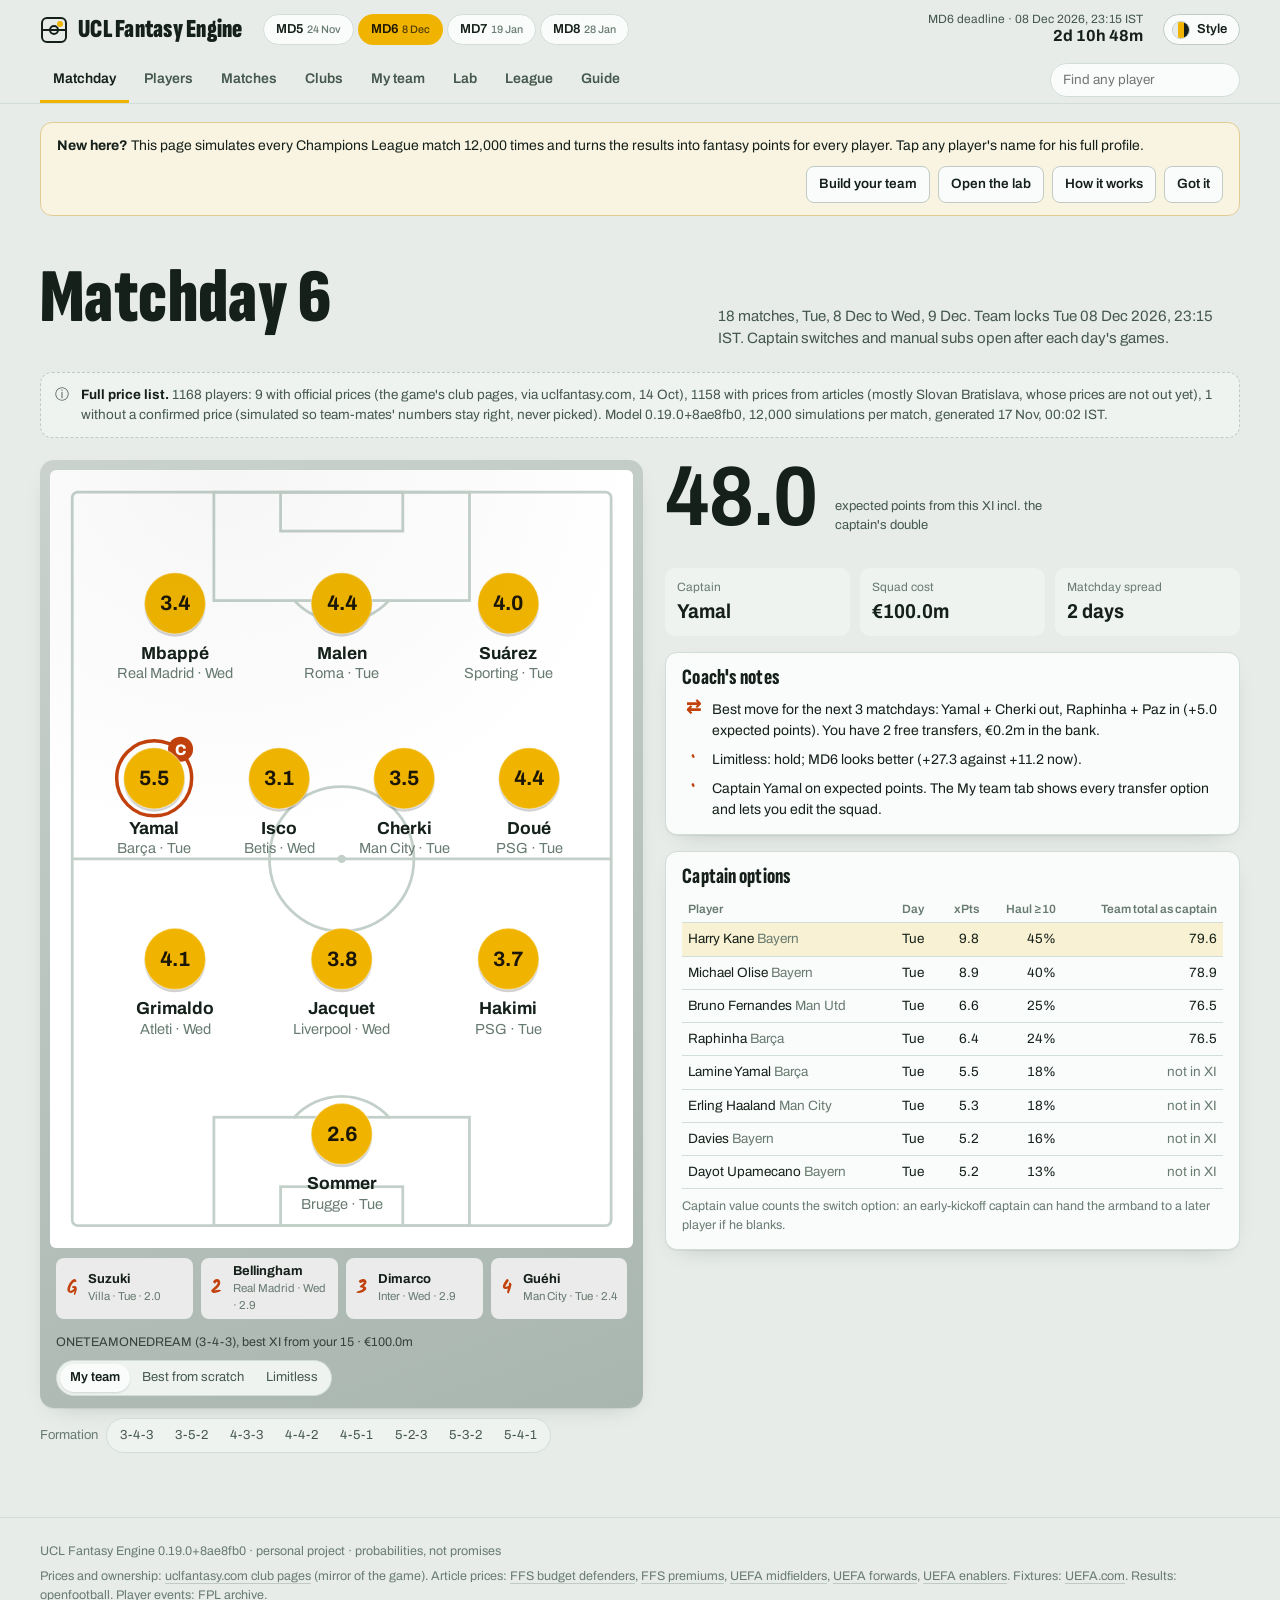
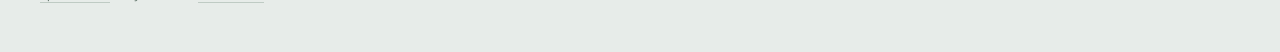
==== data/runs/dashboard.html @ 07c21e71 "your saved team on the pitch by default; five styles in a Style menu - My team starts from the manag" ====
<!doctype html>
<html lang="en">
<meta charset="utf-8">
<meta name="viewport" content="width=device-width, initial-scale=1, viewport-fit=cover">
<title>UCL Fantasy Engine</title>
<meta name="claude:viewport-fit-sides" content="cover">
<link rel="preconnect" href="https://fonts.googleapis.com">
<link rel="preconnect" href="https://fonts.gstatic.com" crossorigin>
<link rel="stylesheet" href="https://fonts.googleapis.com/css2?family=Archivo:wdth,wght@62..125,400..800&display=swap">
<link rel="stylesheet" href="https://fonts.googleapis.com/css2?family=Sofia+Sans+Extra+Condensed:wght@600;800;900&display=swap">
<link rel="stylesheet" href="https://fonts.googleapis.com/css2?family=Kalam:wght@400;700&display=swap">
<style>
/* Layout: a coach's tactics board leads (pitch, bench, marker notes) with the matchday read-out beside it;
   fixtures, players, your team, the table race and the model's report card follow as full-width panels,
   all driven by one sticky matchday bar. Light = whiteboard and dry-erase ink, dark = slate chalkboard. */
:root {
  --bg: #e7ece9; --panel: #fafcfb; --panel-2: #eef3f0; --line: #d3ddd7; --line-2: #bfcbc4;
  --ink: #142019; --ink-2: #45584e; --muted: #687b71;
  --board: #ffffff; --board-line: #c3d0c9; --frame: #a9b5af; --frame-2: #c9d2cd;
  --magnet: #f0b400; --magnet-ink: #1c1606; --magnet-2: #e8edf9; --magnet-2-ink: #1d2a47;
  --note: #c2410c; --accent: #f0b400; --accent-ink: #1c1606; --accent-text: #8a5d00;
  --home: #2a6fd6; --away: #dc5a28; --draw: #aab6af;
  --good: #1f8f47; --warn: #b57a00; --bad: #c4372d;
  --heat-hi: #e39b00; --focus: #2a6fd6; --shadow: 0 1px 0 rgba(20, 32, 25, .06), 0 8px 24px -16px rgba(20, 32, 25, .35);
  --f-display: "Sofia Sans Extra Condensed", "Arial Narrow", "Roboto Condensed", sans-serif;
  --f-body: "Archivo", system-ui, -apple-system, "Segoe UI", Roboto, sans-serif;
  --f-note: "Kalam", "Segoe Print", "Bradley Hand", cursive;
  --r-1: 6px; --r-2: 12px; --gutter: clamp(16px, 3.2vw, 40px);
  color-scheme: light;
}
@media (prefers-color-scheme: dark) {
  :root:not([data-theme="light"]) {
    --bg: #0e1612; --panel: #16221c; --panel-2: #1c2a23; --line: #283a31; --line-2: #33483d;
    --ink: #e5ede7; --ink-2: #a8b9af; --muted: #7b8f84;
    --board: #1b2c24; --board-line: #6d887a; --frame: #4a3727; --frame-2: #5e4631;
    --magnet: #f3c443; --magnet-ink: #1b1608; --magnet-2: #24344a; --magnet-2-ink: #dbe6ff;
    --note: #f6e49a; --accent: #f3c443; --accent-ink: #1b1608; --accent-text: #f3c443;
    --home: #3f86e3; --away: #e0622f; --draw: #5c7268;
    --good: #3fbf6a; --warn: #f2b233; --bad: #ef6b5d;
    --heat-hi: #f3c443; --focus: #8db8ff; --shadow: 0 1px 0 rgba(0, 0, 0, .3), 0 10px 30px -18px rgba(0, 0, 0, .8);
    color-scheme: dark;
  }
}
:root[data-theme="dark"] {
  --bg: #0e1612; --panel: #16221c; --panel-2: #1c2a23; --line: #283a31; --line-2: #33483d;
  --ink: #e5ede7; --ink-2: #a8b9af; --muted: #7b8f84;
  --board: #1b2c24; --board-line: #6d887a; --frame: #4a3727; --frame-2: #5e4631;
  --magnet: #f3c443; --magnet-ink: #1b1608; --magnet-2: #24344a; --magnet-2-ink: #dbe6ff;
  --note: #f6e49a; --accent: #f3c443; --accent-ink: #1b1608; --accent-text: #f3c443;
  --home: #3f86e3; --away: #e0622f; --draw: #5c7268;
  --good: #3fbf6a; --warn: #f2b233; --bad: #ef6b5d;
  --heat-hi: #f3c443; --focus: #8db8ff; --shadow: 0 1px 0 rgba(0, 0, 0, .3), 0 10px 30px -18px rgba(0, 0, 0, .8);
  color-scheme: dark;
}

* { box-sizing: border-box; }
[hidden] { display: none !important; }
html, body { background: var(--bg); color: var(--ink); }
body { margin: 0; font-family: var(--f-body); font-size: 15px; line-height: 1.5; font-variation-settings: "wdth" 100; }
a { color: inherit; text-decoration-color: var(--line-2); text-underline-offset: 3px; }
a:hover { text-decoration-color: currentColor; }
button, input, select { font: inherit; color: inherit; }
:focus-visible { outline: 2px solid var(--focus); outline-offset: 2px; border-radius: 4px; }
.num { font-variant-numeric: tabular-nums; }
.muted { color: var(--muted); }
.ink2 { color: var(--ink-2); }
h1, h2, h3 { font-family: var(--f-display); font-weight: 800; letter-spacing: .005em; line-height: 1.02; text-wrap: balance; margin: 0; }
h2 { font-size: clamp(30px, 4.2vw, 44px); }
h3 { font-size: 22px; font-weight: 800; }
p { margin: 0; }

/* ---------- top bar ---------- */
.bar { position: sticky; top: env(safe-area-inset-top, 0px); z-index: 20; background: color-mix(in oklab, var(--bg) 88%, transparent);
  backdrop-filter: blur(10px); -webkit-backdrop-filter: blur(10px); border-bottom: 1px solid var(--line); }
.bar-in { display: flex; align-items: center; gap: 14px 20px; flex-wrap: wrap; padding-block: 10px; padding-left: max(var(--gutter), env(safe-area-inset-left, 0px)); padding-right: max(var(--gutter), env(safe-area-inset-right, 0px)); max-width: 1440px; margin: 0 auto; }
.brand { display: flex; align-items: center; gap: 10px; font-family: var(--f-display); font-weight: 900; font-size: 26px; letter-spacing: .01em; white-space: nowrap; }
.brand svg { width: 28px; height: 28px; flex: none; }
.mds { display: flex; gap: 4px; overflow-x: auto; scrollbar-width: none; min-width: 0; flex: 1 1 auto; }
.mds::-webkit-scrollbar { display: none; }
.md-btn { border: 1px solid var(--line); background: var(--panel); border-radius: 999px; padding: 5px 12px; cursor: pointer; white-space: nowrap; font-size: 13px; font-weight: 600; }
.md-btn small { font-weight: 500; color: var(--muted); margin-left: 4px; }
.md-btn[aria-pressed="true"] { background: var(--accent); color: var(--accent-ink); border-color: transparent; }
.md-btn[aria-pressed="true"] small { color: inherit; opacity: .75; }
.clock { display: flex; flex-direction: column; align-items: flex-end; line-height: 1.15; font-size: 12px; color: var(--ink-2); white-space: nowrap; }
@media (max-width: 600px) { .clock { align-items: flex-start; } }
.clock b { font-size: 16px; color: var(--ink); font-variant-numeric: tabular-nums; }
.secnav { display: flex; gap: 2px; overflow-x: auto; scrollbar-width: none; padding-block: 0 8px; padding-left: max(var(--gutter), env(safe-area-inset-left, 0px)); padding-right: max(var(--gutter), env(safe-area-inset-right, 0px)); max-width: 1440px; margin: 0 auto; }
.secnav::-webkit-scrollbar { display: none; }
.secnav a { font-size: 13px; padding: 4px 10px; border-radius: 999px; text-decoration: none; color: var(--ink-2); white-space: nowrap; }
.secnav a:hover { background: var(--panel-2); color: var(--ink); }

main { max-width: 1440px; margin: 0 auto; padding-block: 0 64px; padding-left: max(var(--gutter), env(safe-area-inset-left, 0px)); padding-right: max(var(--gutter), env(safe-area-inset-right, 0px)); display: grid; gap: 56px; }
section { scroll-margin-top: 120px; min-width: 0; }
.sec-head { display: flex; align-items: end; justify-content: space-between; gap: 12px 24px; flex-wrap: wrap; margin-bottom: 18px; }
.sec-head p { max-width: 62ch; color: var(--ink-2); }
.panel { background: var(--panel); border: 1px solid var(--line); border-radius: var(--r-2); box-shadow: var(--shadow); }
.notice { display: flex; gap: 12px; align-items: flex-start; font-size: 13.5px; color: var(--ink-2); padding: 12px 14px; border-radius: var(--r-2);
  background: var(--panel-2); border: 1px dashed var(--line-2); }
.notice b { color: var(--ink); }
.chip { display: inline-flex; align-items: center; gap: 6px; font-size: 12px; padding: 2px 8px; border-radius: 999px; background: var(--panel-2); border: 1px solid var(--line); color: var(--ink-2); white-space: nowrap; }
.seg { display: inline-flex; background: var(--panel-2); border: 1px solid var(--line); border-radius: 999px; padding: 3px; gap: 2px; flex-wrap: wrap; }
.seg button { border: 0; background: transparent; border-radius: 999px; padding: 4px 10px; font-size: 13px; cursor: pointer; color: var(--ink-2); }
.seg button[aria-pressed="true"] { background: var(--panel); color: var(--ink); box-shadow: 0 1px 2px rgba(0,0,0,.12); font-weight: 600; }

/* ---------- check: model vs the internet ---------- */
.check { display: grid; grid-template-columns: repeat(2, minmax(0, 1fr)); gap: 16px; }
@media (max-width: 980px) { .check { grid-template-columns: 1fr; } }
.check .panel { padding: 16px; display: grid; gap: 12px; align-content: start; min-width: 0; }
.check .wide { grid-column: 1 / -1; }
.verdict { font-family: var(--f-note); font-size: 19px; line-height: 1.3; color: var(--note); }
.cols3 { display: grid; grid-template-columns: repeat(3, minmax(0, 1fr)); gap: 10px; }
.cols2 { display: grid; grid-template-columns: repeat(2, minmax(0, 1fr)); gap: 10px; }
@media (max-width: 560px) { .cols3 { grid-template-columns: 1fr; } }
.xi-col { display: grid; gap: 3px; align-content: start; min-width: 0; }
.xi-col h4 { margin: 0 0 4px; font-size: 13px; font-weight: 700; color: var(--ink-2); }
.xi-col .r { display: flex; justify-content: space-between; gap: 6px; font-size: 13px; padding: 3px 6px; border-radius: 6px; min-width: 0; }
.xi-col .r span:first-child { overflow: hidden; text-overflow: ellipsis; white-space: nowrap; }
.xi-col .r.same { background: color-mix(in oklab, var(--accent) 18%, transparent); }
.xi-col .r .own { color: var(--muted); font-variant-numeric: tabular-nums; flex: none; }
.xi-col .tot { margin-top: 6px; font-size: 12.5px; color: var(--muted); }
.xi-col .tot b { color: var(--ink); font-size: 15px; }
.bars { display: grid; gap: 6px; }
.bars .b { display: grid; grid-template-columns: minmax(0, 150px) minmax(0, 1fr) 44px; gap: 8px; align-items: center; font-size: 13px; }
.bars .b span:first-child { overflow: hidden; text-overflow: ellipsis; white-space: nowrap; }
.bars .track { height: 10px; background: var(--panel-2); border-radius: 999px; overflow: hidden; }
.bars .fill { height: 100%; background: var(--home); border-radius: 999px; }
.bars .v { text-align: right; font-variant-numeric: tabular-nums; color: var(--ink-2); }
.score td.hit { color: var(--good); font-weight: 700; }
.score td.miss { color: var(--bad); font-weight: 700; }
.changes { display: grid; grid-template-columns: repeat(auto-fit, minmax(min(100%, 300px), 1fr)); gap: 12px 22px; }
.changes div { display: grid; gap: 3px; min-width: 0; align-content: start; }
.changes b { font-size: 14px; }
.changes span { font-size: 13px; color: var(--ink-2); }
.changes em { font-style: normal; font-size: 12.5px; color: var(--muted); }

/* ---------- hero: the board ---------- */
.hero { padding-top: 28px; display: grid; gap: 22px; }
.hero-title { display: flex; flex-wrap: wrap; align-items: baseline; justify-content: space-between; gap: 8px 24px; }
.hero-title h1 { font-size: clamp(40px, 6.4vw, 76px); font-weight: 900; }
.hero-title .sub { color: var(--ink-2); max-width: 58ch; }
.board-wrap { display: grid; grid-template-columns: minmax(0, 1.05fr) minmax(0, 1fr); gap: 22px; align-items: start; }
@media (max-width: 980px) { .board-wrap { grid-template-columns: 1fr; } }
.board-frame { border-radius: 14px; padding: 10px; background: linear-gradient(160deg, var(--frame-2), var(--frame)); box-shadow: var(--shadow); }
.board { background: var(--board); border-radius: 6px; position: relative; overflow: hidden; }
.board::after { content: ""; position: absolute; inset: 0; pointer-events: none;
  background: radial-gradient(120% 80% at 30% 0%, color-mix(in oklab, var(--ink) 4%, transparent), transparent 60%); }
.board svg { display: block; width: 100%; height: auto; }
.board-tools { display: flex; flex-wrap: wrap; gap: 8px 10px; align-items: center; justify-content: space-between; padding: 10px 6px 2px; }
.board-tools .lbl { font-size: 12.5px; color: color-mix(in oklab, var(--ink) 75%, var(--frame)); }
.plan { display: flex; gap: 8px; align-items: baseline; margin: 8px 6px 0; font-family: var(--f-note); font-size: 19px; line-height: 1.25; color: var(--note); }
.plan i { font-style: normal; font-weight: 700; }
.bench { display: grid; grid-template-columns: repeat(4, minmax(0, 1fr)); gap: 8px; padding: 10px 6px 4px; }
.bench .slot { display: flex; align-items: center; gap: 8px; background: color-mix(in oklab, var(--board) 92%, var(--ink)); border-radius: 8px; padding: 6px 8px; min-width: 0; }
.bench .ord { font-family: var(--f-note); font-weight: 700; color: var(--note); font-size: 18px; width: 16px; text-align: center; flex: none; }
.bench .who { min-width: 0; line-height: 1.15; }
.bench .who b { display: block; font-size: 13px; white-space: nowrap; overflow: hidden; text-overflow: ellipsis; }
.bench .who span { font-size: 11.5px; color: var(--muted); }

.readout { display: grid; gap: 16px; }
.big { display: flex; align-items: flex-end; gap: 18px; flex-wrap: wrap; }
.big .val { font-size: clamp(54px, 7vw, 84px); font-weight: 700; line-height: .9; letter-spacing: -.02em; font-variation-settings: "wdth" 88; }
.big .cap { font-size: 13px; color: var(--ink-2); max-width: 30ch; }
.dist { position: relative; height: 34px; }
.dist .track { position: absolute; left: 0; right: 0; top: 14px; height: 6px; border-radius: 3px; background: var(--panel-2); }
.dist .band { position: absolute; top: 14px; height: 6px; border-radius: 3px; background: color-mix(in oklab, var(--accent) 45%, var(--panel-2)); }
.dist .iqr { position: absolute; top: 11px; height: 12px; border-radius: 4px; background: var(--accent); }
.dist .tick { position: absolute; top: 25px; font-size: 11px; color: var(--muted); transform: translateX(-50%); font-variant-numeric: tabular-nums; }
.kv { display: grid; grid-template-columns: repeat(3, minmax(0, 1fr)); gap: 10px; }
.kv > div { background: var(--panel-2); border-radius: 10px; padding: 10px 12px; min-width: 0; }
.kv span { display: block; font-size: 12px; color: var(--muted); }
.kv b { font-size: 20px; font-variation-settings: "wdth" 90; }
@media (max-width: 520px) { .kv { grid-template-columns: 1fr 1fr; } }
.notes { display: grid; gap: 8px; }
.news-list { display: grid; grid-template-columns: repeat(auto-fill, minmax(260px, 1fr)); gap: 4px 18px; }
.news-row { display: grid; grid-template-columns: minmax(0, 1fr) auto; gap: 0 10px; padding: 6px 0; border-bottom: 1px solid var(--line); font-size: 13.5px; }
.news-row > span:last-child { grid-column: 1 / -1; font-size: 12px; }
.note { display: grid; grid-template-columns: 22px 1fr; gap: 8px; align-items: start; font-size: 14px; }
.note i { font-style: normal; font-family: var(--f-note); font-weight: 700; color: var(--note); font-size: 18px; line-height: 1.1; text-align: center; }
.caps { width: 100%; border-collapse: collapse; font-size: 13.5px; }
.caps th { text-align: left; font-weight: 600; color: var(--muted); font-size: 12px; padding: 4px 6px; border-bottom: 1px solid var(--line); }
.caps td { padding: 6px; border-bottom: 1px solid var(--line); }
.caps td.r, .caps th.r { text-align: right; }
.caps tr.pick td { background: color-mix(in oklab, var(--accent) 16%, transparent); }

/* ---------- fixtures ---------- */
.days { display: grid; gap: 26px; }
.day-head { display: flex; align-items: baseline; gap: 12px; margin-bottom: 10px; }
.day-head h3 { font-size: 26px; }
.fx-grid { display: grid; grid-template-columns: repeat(auto-fill, minmax(min(100%, 330px), 1fr)); gap: 12px; }
.fx { background: var(--panel); border: 1px solid var(--line); border-radius: var(--r-2); padding: 12px 14px; display: grid; gap: 10px; cursor: pointer; text-align: left; width: 100%; }
.fx:hover { border-color: var(--line-2); }
.fx[aria-expanded="true"] { border-color: var(--ink-2); }
.fx-top { display: flex; width: 100%; justify-content: space-between; font-size: 12px; color: var(--muted); }
.fx-teams { width: 100%; display: grid; grid-template-columns: 1fr auto 1fr; align-items: center; gap: 8px; }
.fx-teams .t { font-family: var(--f-display); font-weight: 800; font-size: 24px; line-height: 1; min-width: 0; overflow: hidden; text-overflow: ellipsis; white-space: nowrap; }
.fx-teams .t.a { text-align: right; }
.fx-teams .xg { font-size: 12px; color: var(--muted); text-align: center; white-space: nowrap; }
.fx-teams .xg b { color: var(--ink); font-size: 15px; display: block; font-variant-numeric: tabular-nums; }
.pbar { width: 100%; display: flex; height: 10px; gap: 2px; }
.pbar > span { display: block; height: 100%; min-width: 2px; }
.pbar > span:first-child { border-radius: 4px 0 0 4px; }
.pbar > span:last-child { border-radius: 0 4px 4px 0; }
.plabels { width: 100%; display: flex; justify-content: space-between; font-size: 12.5px; font-variant-numeric: tabular-nums; }
.plabels span { display: inline-flex; align-items: center; gap: 5px; }
.sw { width: 9px; height: 9px; border-radius: 2px; display: inline-block; }
.fx-meta { width: 100%; display: flex; flex-wrap: wrap; gap: 4px 14px; font-size: 12.5px; color: var(--ink-2); }
.fx-meta b { color: var(--ink); font-weight: 600; }
.fx-detail { grid-column: 1 / -1; background: var(--panel); border: 1px solid var(--ink-2); border-radius: var(--r-2); padding: 16px; display: grid;
  grid-template-columns: minmax(0, 260px) minmax(0, 1fr) minmax(0, 1fr); gap: 20px; }
@media (max-width: 900px) { .fx-detail { grid-template-columns: 1fr; } }
.fx-detail h4 { margin: 0 0 8px; font-size: 13px; font-weight: 700; color: var(--ink-2); }
.heat { display: grid; grid-template-columns: 22px repeat(6, minmax(0, 1fr)); gap: 2px; font-size: 11px; font-variant-numeric: tabular-nums; }
.heat .c { aspect-ratio: 1; border-radius: 3px; display: grid; place-items: center; font-size: 10.5px; }
.heat .h { display: grid; place-items: center; color: var(--muted); }
.mini { width: 100%; border-collapse: collapse; font-size: 13px; }
.mini td { padding: 4px 0; border-bottom: 1px solid var(--line); vertical-align: middle; }
.mini td.r { text-align: right; font-variant-numeric: tabular-nums; white-space: nowrap; padding-left: 8px; }
.mini .barcell { width: 38%; }
.hb { height: 6px; border-radius: 3px; background: var(--panel-2); position: relative; overflow: hidden; }
.hb > i { position: absolute; left: 0; top: 0; bottom: 0; border-radius: 3px; background: var(--ink-2); }
.lu { display: grid; grid-template-columns: 1fr 1fr; gap: 14px; }
.lu ul { list-style: none; padding: 0; margin: 0; display: grid; gap: 3px; font-size: 12.5px; }
.lu li { display: grid; grid-template-columns: 30px 1fr 40px; gap: 6px; align-items: center; }
.lu li .pos { font-size: 10.5px; color: var(--muted); }
.lu li .ps { text-align: right; font-variant-numeric: tabular-nums; color: var(--ink-2); }
.lu li.dim { opacity: .55; }

/* ---------- players ---------- */
.filters { display: flex; flex-wrap: wrap; gap: 10px 14px; align-items: center; margin-bottom: 12px; }
.filters input[type="search"], .filters select { background: var(--panel); border: 1px solid var(--line); border-radius: 8px; padding: 7px 10px; font-size: 14px; }
.filters input[type="search"] { min-width: 0; width: min(260px, 100%); }
.filters label { font-size: 13px; color: var(--ink-2); display: inline-flex; align-items: center; gap: 8px; }
.scroll-x { overflow-x: auto; border-radius: var(--r-2); border: 1px solid var(--line); background: var(--panel); }
table.pl { width: 100%; border-collapse: collapse; font-size: 13.5px; min-width: 960px; }
table.pl th { position: sticky; top: 0; background: var(--panel); text-align: right; font-weight: 600; font-size: 12px; color: var(--muted); padding: 9px 10px; border-bottom: 1px solid var(--line); cursor: pointer; white-space: nowrap; user-select: none; }
table.pl th:first-child, table.pl td:first-child { text-align: left; }
table.pl th[aria-sort] { color: var(--ink); }
table.pl td { padding: 7px 10px; border-bottom: 1px solid var(--line); text-align: right; font-variant-numeric: tabular-nums; white-space: nowrap; }
table.pl tr:hover td { background: var(--panel-2); }
.pname b { font-weight: 600; }
.pname small { color: var(--muted); margin-left: 6px; }
.pos-tag { display: inline-block; font-size: 10.5px; font-weight: 700; width: 30px; text-align: center; border-radius: 4px; padding: 1px 0; margin-right: 8px; background: var(--panel-2); color: var(--ink-2); }
.range { position: relative; width: 120px; height: 14px; display: inline-block; vertical-align: middle; }
.range .ln { position: absolute; top: 6px; height: 2px; background: var(--line-2); border-radius: 1px; }
.range .md { position: absolute; top: 2px; width: 2px; height: 10px; background: var(--ink-2); border-radius: 1px; }
.range .mn { position: absolute; top: 3px; width: 8px; height: 8px; margin-left: -4px; border-radius: 50%; background: var(--accent); box-shadow: 0 0 0 2px var(--panel); }
.src { font-size: 11px; color: var(--muted); max-width: 210px; overflow: hidden; text-overflow: ellipsis; display: inline-block; vertical-align: middle; }
.more { margin-top: 10px; }
.btn { border: 1px solid var(--line-2); background: var(--panel); border-radius: 8px; padding: 7px 12px; cursor: pointer; font-size: 13.5px; font-weight: 600; }
.btn:hover { background: var(--panel-2); }
.btn.primary { background: var(--accent); color: var(--accent-ink); border-color: transparent; }

/* ---------- my team ---------- */
.team { display: grid; grid-template-columns: minmax(0, 0.95fr) minmax(0, 1.05fr); gap: 18px; align-items: start; }
@media (max-width: 980px) { .team { grid-template-columns: 1fr; } }
.team .panel { padding: 16px; display: grid; gap: 14px; }
.picker { position: relative; }
.picker input { width: 100%; background: var(--panel-2); border: 1px solid var(--line); border-radius: 8px; padding: 9px 12px; }
.results { position: absolute; z-index: 5; left: 0; right: 0; top: calc(100% + 4px); background: var(--panel); border: 1px solid var(--line-2); border-radius: 10px; box-shadow: var(--shadow); max-height: 300px; overflow-y: auto; }
.results button { display: grid; grid-template-columns: 36px 1fr auto auto; gap: 8px; width: 100%; text-align: left; border: 0; background: transparent; padding: 8px 12px; cursor: pointer; font-size: 13.5px; align-items: center; }
.results button:hover, .results button:focus-visible { background: var(--panel-2); }
.results button[disabled] { opacity: .45; cursor: not-allowed; }
.squad { display: grid; gap: 10px; }
.squad-row { display: grid; grid-template-columns: 38px 1fr; gap: 8px; align-items: start; }
.squad-row > span { font-size: 12px; color: var(--muted); padding-top: 6px; }
.squad-row .ps { display: flex; flex-wrap: wrap; gap: 6px; }
.pp { display: inline-flex; align-items: center; gap: 6px; background: var(--panel-2); border: 1px solid var(--line); border-radius: 999px; padding: 3px 4px 3px 10px; font-size: 13px; }
.pp small { color: var(--muted); }
.pp button { border: 0; background: transparent; cursor: pointer; width: 22px; height: 22px; border-radius: 50%; color: var(--muted); line-height: 1; }
.pp button:hover { background: var(--line); color: var(--ink); }
.pp.empty { border-style: dashed; color: var(--muted); padding-right: 10px; }
.inputs { display: flex; flex-wrap: wrap; gap: 10px 16px; align-items: center; }
.inputs label { font-size: 13px; color: var(--ink-2); display: inline-flex; gap: 6px; align-items: center; }
.inputs input, .inputs select { width: 74px; background: var(--panel-2); border: 1px solid var(--line); border-radius: 8px; padding: 6px 8px; }
.status-line { font-size: 13px; }
.status-line.bad { color: var(--bad); }
.status-line.good { color: var(--good); }
.tx { display: grid; gap: 8px; }
.tx-row { display: grid; grid-template-columns: 1fr auto; gap: 8px 12px; align-items: center; padding: 10px 12px; border-radius: 10px; background: var(--panel-2); }
.tx-row .mv { font-size: 13.5px; min-width: 0; }
.tx-row .mv .out { color: var(--ink-2); text-decoration: line-through; text-decoration-color: color-mix(in oklab, var(--bad) 70%, transparent); }
.tx-row .gain { font-weight: 700; font-variant-numeric: tabular-nums; font-size: 16px; }
.tx-row .gain.pos { color: var(--good); }
.tx-row .gain.neg { color: var(--bad); }
.tx-row small { grid-column: 1 / -1; color: var(--muted); font-size: 12px; }
.xi-list { display: grid; grid-template-columns: repeat(auto-fill, minmax(150px, 1fr)); gap: 6px; font-size: 13px; }
.xi-list div { background: var(--panel-2); border-radius: 8px; padding: 6px 8px; display: flex; justify-content: space-between; gap: 6px; min-width: 0; }
.xi-list div span:first-child { overflow: hidden; text-overflow: ellipsis; white-space: nowrap; }
.xi-list .cap { background: color-mix(in oklab, var(--accent) 28%, var(--panel-2)); font-weight: 600; }

/* ---------- chips ---------- */
.chiphm { display: grid; grid-template-columns: 92px repeat(var(--n), minmax(0, 1fr)); gap: 3px; font-size: 12.5px; }
.chiphm .h { color: var(--muted); font-size: 12px; text-align: center; padding: 4px 0; }
.chiphm .rl { color: var(--ink-2); display: flex; align-items: center; font-size: 13px; }
.chiphm .c { border-radius: 6px; padding: 10px 4px; text-align: center; font-variant-numeric: tabular-nums; font-weight: 600; }
.chiphm .c.na { background: repeating-linear-gradient(135deg, var(--panel-2) 0 6px, transparent 6px 12px); color: var(--muted); font-weight: 400; }
.chiphm .c.best { box-shadow: inset 0 0 0 2px var(--ink); }

/* ---------- race ---------- */
.race { display: grid; gap: 4px; }
.race-row { display: grid; grid-template-columns: 26px 150px minmax(0, 1fr) 58px; gap: 10px; align-items: center; font-size: 13px; }
@media (max-width: 560px) { .race-row { grid-template-columns: 22px 92px minmax(0, 1fr) 46px; } }
.race-row .rk { color: var(--muted); text-align: right; font-variant-numeric: tabular-nums; }
.race-row .nm { white-space: nowrap; overflow: hidden; text-overflow: ellipsis; }
.race-row .bars { display: flex; gap: 2px; height: 14px; }
.race-row .bars span { height: 100%; }
.race-row .bars span:first-child { border-radius: 4px 0 0 4px; }
.race-row .bars span:last-child { border-radius: 0 4px 4px 0; }
.race-row .ep { text-align: right; font-variant-numeric: tabular-nums; color: var(--ink-2); }
.race-row.cut { border-top: 1px dashed var(--line-2); padding-top: 4px; margin-top: 2px; }
.legend { display: flex; flex-wrap: wrap; gap: 6px 16px; font-size: 12.5px; color: var(--ink-2); margin-bottom: 10px; }
.legend span { display: inline-flex; gap: 6px; align-items: center; }

/* ---------- model ---------- */
.model { display: grid; grid-template-columns: repeat(12, minmax(0, 1fr)); gap: 16px; }
.model > * { min-width: 0; }
.m-tiles { grid-column: 1 / -1; display: grid; grid-template-columns: repeat(auto-fit, minmax(min(100%, 210px), 1fr)); gap: 12px; }
.tile { background: var(--panel); border: 1px solid var(--line); border-radius: var(--r-2); padding: 14px 16px; display: grid; gap: 4px; }
.tile .l { font-size: 12.5px; color: var(--ink-2); }
.tile .v { font-size: 34px; font-weight: 700; line-height: 1.05; font-variation-settings: "wdth" 90; }
.tile .d { font-size: 12.5px; color: var(--muted); }
.tile .d b { color: var(--good); font-weight: 600; }
.m-cal { grid-column: span 5; padding: 16px; }
.m-flow { grid-column: span 7; padding: 16px; }
@media (max-width: 980px) { .m-cal, .m-flow { grid-column: 1 / -1; } }
.flow { list-style: none; margin: 12px 0 0; padding: 0; display: grid; gap: 8px; counter-reset: f; }
.flow li { display: grid; grid-template-columns: 34px 1fr; gap: 10px; align-items: start; font-size: 13.5px; counter-increment: f; }
.flow li::before { content: "L" counter(f); font-family: var(--f-display); font-weight: 800; font-size: 20px; color: var(--accent-text); line-height: 1.1; }
.flow li b { display: block; font-size: 14px; }
.flow li span { color: var(--ink-2); }
.m-src { grid-column: 1 / -1; padding: 16px; }
.srcs { display: grid; grid-template-columns: repeat(auto-fit, minmax(min(100%, 300px), 1fr)); gap: 8px 22px; margin-top: 10px; font-size: 13.5px; }
.srcs div { display: grid; grid-template-columns: auto 1fr; gap: 8px; align-items: baseline; }
.st { font-size: 11px; font-weight: 700; padding: 1px 6px; border-radius: 4px; }
.st.v { background: color-mix(in oklab, var(--good) 18%, transparent); color: var(--good); }
.st.u { background: color-mix(in oklab, var(--warn) 18%, transparent); color: var(--warn); }
.limits { margin: 10px 0 0; padding-left: 18px; display: grid; gap: 6px; font-size: 13.5px; color: var(--ink-2); max-width: 90ch; }
.timeline { display: grid; grid-template-columns: repeat(auto-fill, minmax(min(100%, 150px), 1fr)); gap: 8px; margin-top: 12px; }
.timeline div { background: var(--panel-2); border-radius: 8px; padding: 8px 10px; font-size: 12.5px; display: grid; gap: 2px; }
.timeline div b { font-size: 14px; }
.timeline div.now { box-shadow: inset 0 0 0 2px var(--accent); }


/* ---------- half-time ---------- */
.ht { display: grid; grid-template-columns: minmax(0, 1.1fr) minmax(0, 1fr); gap: 16px; align-items: start; }
@media (max-width: 980px) { .ht { grid-template-columns: 1fr; } }
.ht .panel { padding: 16px; display: grid; gap: 12px; min-width: 0; }
.ht-score { display: flex; align-items: baseline; gap: 12px; flex-wrap: wrap; }
.ht-score b { font-size: 44px; font-weight: 700; line-height: 1; font-variation-settings: "wdth" 88; }
.ht-list { display: grid; gap: 4px; }
.ht-row { display: grid; grid-template-columns: 34px minmax(0, 1fr) auto; gap: 8px; align-items: center; font-size: 13.5px; padding: 5px 8px; border-radius: 8px; background: var(--panel-2); min-width: 0; }
.ht-row .pos { font-size: 10.5px; font-weight: 700; color: var(--muted); }
.ht-row .nm { overflow: hidden; text-overflow: ellipsis; white-space: nowrap; }
.ht-row .nm small { color: var(--muted); margin-left: 4px; }
.ht-row .v { font-variant-numeric: tabular-nums; white-space: nowrap; }
.ht-row.bench { background: transparent; border: 1px dashed var(--line); }
.ht-row.out { box-shadow: inset 3px 0 0 var(--bad); }
.ht-row.in { box-shadow: inset 3px 0 0 var(--good); }
.ht-row.cap .nm::after { content: " (C)"; font-weight: 700; color: var(--accent-text); }
.plans { display: grid; gap: 6px; }
.plans .b { display: grid; grid-template-columns: 110px minmax(0, 1fr) 54px; gap: 8px; align-items: center; font-size: 13px; }
.plans .track { height: 12px; background: var(--panel-2); border-radius: 999px; overflow: hidden; }
.plans .fill { height: 100%; background: var(--line-2); border-radius: 999px; }
.plans .b.best .fill { background: var(--accent); }
.plans .b.best span:first-child { font-weight: 700; }
.plans .v { text-align: right; font-variant-numeric: tabular-nums; }
.calls { display: grid; gap: 6px; }
.calls div { font-family: var(--f-note); font-size: 19px; line-height: 1.3; color: var(--note); }
.tag { display: inline-block; font-size: 11px; font-weight: 700; padding: 1px 6px; border-radius: 4px; background: var(--panel-2); color: var(--ink-2); }
.tag.good { background: color-mix(in oklab, var(--good) 18%, transparent); color: var(--good); }
.tag.bad { background: color-mix(in oklab, var(--bad) 16%, transparent); color: var(--bad); }
.tag.warn { background: color-mix(in oklab, var(--warn) 18%, transparent); color: var(--warn); }

/* ---------- match centre ---------- */
.mc-tools { display: flex; flex-wrap: wrap; gap: 10px 16px; align-items: center; margin-bottom: 14px; }
.mc-days { display: grid; gap: 26px; }
.mc-grid { display: grid; grid-template-columns: repeat(auto-fill, minmax(min(100%, 420px), 1fr)); gap: 12px; }
.mc { background: var(--panel); border: 1px solid var(--line); border-radius: var(--r-2); padding: 14px; display: grid; gap: 10px; min-width: 0; }
.mc.ft { border-color: var(--line-2); }
.mc-top { display: flex; justify-content: space-between; gap: 8px; font-size: 12px; color: var(--muted); flex-wrap: wrap; }
.mc-teams { display: grid; grid-template-columns: 1fr auto 1fr; gap: 8px; align-items: center; }
.mc-teams .t { font-family: var(--f-display); font-weight: 800; font-size: 26px; line-height: 1; overflow: hidden; text-overflow: ellipsis; white-space: nowrap; }
.mc-teams .t.a { text-align: right; }
.mc-teams .sc { text-align: center; font-variant-numeric: tabular-nums; }
.mc-teams .sc b { font-size: 26px; display: block; line-height: 1; }
.mc-teams .sc span { font-size: 11.5px; color: var(--muted); }
.mc-line { font-size: 12.5px; color: var(--ink-2); display: flex; flex-wrap: wrap; gap: 4px 14px; }
.mc-line b { color: var(--ink); }
.mc-cols { display: grid; grid-template-columns: repeat(3, minmax(0, 1fr)); gap: 10px; }
@media (max-width: 520px) { .mc-cols { grid-template-columns: 1fr; } }
.mc-cols h5 { margin: 0 0 4px; font-size: 11.5px; text-transform: uppercase; letter-spacing: .06em; color: var(--muted); font-weight: 700; }
.mc-cols ol { list-style: none; margin: 0; padding: 0; display: grid; gap: 2px; font-size: 12.5px; }
.mc-cols li { display: flex; justify-content: space-between; gap: 6px; min-width: 0; padding: 1px 4px; border-radius: 5px; }
.mc-cols li span:first-child { overflow: hidden; text-overflow: ellipsis; white-space: nowrap; }
.mc-cols li .p { font-variant-numeric: tabular-nums; color: var(--ink-2); flex: none; }
.mc-cols li.hit { background: color-mix(in oklab, var(--good) 16%, transparent); }
.mc-cols li.hit > span:first-child::before { content: "✓ "; color: var(--good); font-weight: 700; }
.side { display: inline-block; width: 7px; height: 7px; border-radius: 50%; margin-right: 5px; vertical-align: 1px; }
.mc-actual { border-top: 1px dashed var(--line-2); padding-top: 8px; display: grid; gap: 4px; font-size: 12.5px; }
.mc-actual div { display: grid; grid-template-columns: 62px minmax(0, 1fr); gap: 6px; }
.mc-actual div > span:first-child { color: var(--muted); font-size: 11.5px; text-transform: uppercase; letter-spacing: .05em; padding-top: 1px; }
.mc-actual i { font-style: normal; color: var(--muted); }

/* ---------- accuracy ---------- */
.acc { display: grid; gap: 16px; }
.acc-tiles { display: grid; grid-template-columns: repeat(auto-fit, minmax(min(100%, 230px), 1fr)); gap: 12px; }
.acc-tiles .tile .v small { font-size: 16px; color: var(--muted); font-weight: 600; }
.acc table td.good { color: var(--good); font-weight: 700; }
.acc table td.bad { color: var(--bad); font-weight: 700; }

/* ---------- form ---------- */
.form-wrap { display: grid; grid-template-columns: minmax(0, 1.15fr) minmax(0, 1fr); gap: 16px; align-items: start; }
@media (max-width: 1100px) { .form-wrap { grid-template-columns: 1fr; } }
.form-wrap .panel { padding: 16px; display: grid; gap: 10px; min-width: 0; }
.tbl-scroll { overflow: auto; max-height: 560px; border: 1px solid var(--line); border-radius: 10px; }
table.ft { width: 100%; border-collapse: collapse; font-size: 13px; }
table.ft th { position: sticky; top: 0; background: var(--panel); text-align: right; font-size: 11.5px; color: var(--muted); font-weight: 600; padding: 7px 8px; border-bottom: 1px solid var(--line); white-space: nowrap; cursor: pointer; }
table.ft th:first-child, table.ft td:first-child { text-align: left; }
table.ft td { padding: 6px 8px; border-bottom: 1px solid var(--line); text-align: right; font-variant-numeric: tabular-nums; white-space: nowrap; }
table.ft td.up { color: var(--good); font-weight: 600; }
table.ft td.dn { color: var(--bad); font-weight: 600; }
.wdl { display: inline-flex; gap: 2px; }
.wdl i { font-style: normal; width: 16px; height: 16px; border-radius: 3px; display: inline-grid; place-items: center; font-size: 10px; font-weight: 700; color: #fff; }
.wdl i.W { background: var(--good); } .wdl i.D { background: var(--draw); } .wdl i.L { background: var(--bad); }
.tests { display: grid; grid-template-columns: repeat(auto-fit, minmax(min(100%, 320px), 1fr)); gap: 12px 22px; }
.tests div { display: grid; gap: 3px; font-size: 13px; }
.tests b { font-size: 14px; }


/* ---------- managers ---------- */
.mg-grid { display: grid; grid-template-columns: repeat(auto-fit, minmax(min(100%, 520px), 1fr)); gap: 16px; }
.mg { padding: 16px; display: grid; gap: 12px; min-width: 0; }
.mg-head { display: flex; justify-content: space-between; align-items: baseline; gap: 8px 16px; flex-wrap: wrap; }
.mg-kv { display: flex; flex-wrap: wrap; gap: 6px; }
.mg h4 { margin: 0; font-size: 12px; text-transform: uppercase; letter-spacing: .06em; color: var(--muted); }
.mg-xi { display: grid; grid-template-columns: repeat(auto-fill, minmax(150px, 1fr)); gap: 4px; font-size: 13px; }
.mg-xi div { background: var(--panel-2); border-radius: 6px; padding: 4px 8px; display: flex; justify-content: space-between; gap: 6px; min-width: 0; }
.mg-xi div span:first-child { overflow: hidden; text-overflow: ellipsis; white-space: nowrap; }
.mg-xi div.cap { background: color-mix(in oklab, var(--accent) 28%, var(--panel-2)); font-weight: 600; }
.mg-xi div.flag { box-shadow: inset 3px 0 0 var(--bad); }
.mg-xi div.bench { background: transparent; border: 1px dashed var(--line); }

footer { max-width: 1440px; margin: 0 auto; padding-block: 24px 48px; padding-left: max(var(--gutter), env(safe-area-inset-left, 0px)); padding-right: max(var(--gutter), env(safe-area-inset-right, 0px)); font-size: 12.5px; color: var(--muted); display: grid; gap: 6px; border-top: 1px solid var(--line); }

#tip { position: fixed; z-index: 50; pointer-events: none; background: var(--ink); color: var(--panel); font-size: 12.5px; padding: 6px 9px; border-radius: 6px; max-width: 260px; line-height: 1.35; opacity: 0; transform: translateY(4px); transition: opacity .12s, transform .12s; }
#tip.on { opacity: 1; transform: none; }
@media (prefers-reduced-motion: reduce) { * { transition: none !important; animation: none !important; } }
.draw { stroke-dasharray: 600; stroke-dashoffset: 600; animation: draw 1.1s .35s ease-out forwards; }
@keyframes draw { to { stroke-dashoffset: 0; } }
@media (prefers-reduced-motion: reduce) { .draw { stroke-dashoffset: 0; } }
/* ---------- views: the page is a set of tabs, one job each ---------- */
:root {
  --c-def: #2a78d6; --c-mid: #eb6834; --c-fwd: #1baf7a; --c-gk: #8b9a92;
  --s1: #2a78d6; --s2: #eb6834; --s3: #1baf7a; --s4: #eda100; --s5: #e87ba4; --s0: #b9c5be;
}
@media (prefers-color-scheme: dark) {
  :root:not([data-theme="light"]) { --c-def: #3987e5; --c-mid: #d95926; --c-fwd: #199e70; --c-gk: #6f8379;
    --s1: #3987e5; --s2: #d95926; --s3: #199e70; --s4: #c98500; --s5: #d55181; --s0: #4a5f54; }
}
:root[data-theme="dark"] { --c-def: #3987e5; --c-mid: #d95926; --c-fwd: #199e70; --c-gk: #6f8379;
  --s1: #3987e5; --s2: #d95926; --s3: #199e70; --s4: #c98500; --s5: #d55181; --s0: #4a5f54; }

.views { display: flex; gap: 2px; overflow-x: auto; scrollbar-width: none; max-width: 1440px; margin: 0 auto;
  padding-left: max(var(--gutter), env(safe-area-inset-left, 0px)); padding-right: max(var(--gutter), env(safe-area-inset-right, 0px)); }
.views::-webkit-scrollbar { display: none; }
.views a { font-size: 14px; font-weight: 600; padding: 9px 13px 8px; text-decoration: none; color: var(--ink-2); white-space: nowrap;
  border-bottom: 3px solid transparent; border-radius: 6px 6px 0 0; }
.views a:hover { color: var(--ink); background: var(--panel-2); }
.views a[aria-current="page"] { color: var(--ink); border-bottom-color: var(--accent); }
.views a small { font-weight: 500; color: var(--muted); margin-left: 5px; }
main[data-v="matchday"] > section:not([data-view="matchday"]), main[data-v="players"] > section:not([data-view="players"]),
main[data-v="matches"] > section:not([data-view="matches"]), main[data-v="clubs"] > section:not([data-view="clubs"]),
main[data-v="my-team"] > section:not([data-view="my-team"]), main[data-v="lab"] > section:not([data-view="lab"]),
main[data-v="league"] > section:not([data-view="league"]), main[data-v="guide"] > section:not([data-view="guide"]) { display: none !important; }
main[data-v] { padding-top: 26px; }
main[data-v="matchday"] { padding-top: 0; }
main[data-v="matches"] > #fixtures { order: -1; }

/* a player's name anywhere opens his profile */
[data-pid] { cursor: pointer; }
tr[data-pid]:hover .pname b, .plink:hover { text-decoration: underline; text-decoration-color: var(--line-2); text-underline-offset: 3px; }
.plink { background: none; border: 0; padding: 0; font: inherit; color: inherit; cursor: pointer; text-align: left; }

/* first-visit strip */
.welcome { display: flex; gap: 10px 18px; align-items: center; flex-wrap: wrap; padding: 12px 16px; border-radius: var(--r-2);
  background: color-mix(in oklab, var(--accent) 14%, var(--panel)); border: 1px solid color-mix(in oklab, var(--accent) 45%, var(--line)); font-size: 14px; }
.welcome b { font-weight: 700; }
.welcome .go { display: flex; gap: 8px; flex-wrap: wrap; margin-left: auto; }
.welcome a.btn { text-decoration: none; }

/* ---------- charts ---------- */
.chart { display: block; width: 100%; height: auto; overflow: visible; }
.chart text { fill: var(--muted); font-family: var(--f-body); font-size: 11.5px; font-variant-numeric: tabular-nums; }
.chart .ax { stroke: var(--line-2); stroke-width: 1; }
.chart .gr { stroke: var(--line); stroke-width: 1; }
.chart .ref { stroke: var(--muted); stroke-width: 1; stroke-dasharray: 3 4; }
.chart .lab { fill: var(--ink); font-size: 11.5px; font-weight: 600; paint-order: stroke; stroke: var(--panel); stroke-width: 3px; stroke-linejoin: round; }
.chart .ttl { fill: var(--ink-2); font-size: 12px; font-weight: 600; }
.chart .dot { stroke: var(--panel); stroke-width: 1.5; }
.chart .dot.dim { opacity: .18; }
.chart .ring { fill: none; stroke: var(--ink); stroke-width: 2; pointer-events: none; }
.pc-GK { fill: var(--c-gk); } .pc-DEF { fill: var(--c-def); } .pc-MID { fill: var(--c-mid); } .pc-FWD { fill: var(--c-fwd); }
.key { display: flex; flex-wrap: wrap; gap: 6px 16px; font-size: 12.5px; color: var(--ink-2); align-items: center; }
.key i { display: inline-block; width: 10px; height: 10px; border-radius: 50%; margin-right: 6px; vertical-align: -1px; }
.key i.sq { border-radius: 2px; }
.card { background: var(--panel); border: 1px solid var(--line); border-radius: var(--r-2); box-shadow: var(--shadow); padding: 16px; display: grid; gap: 12px; align-content: start; min-width: 0; }
.card h3 { font-size: 24px; }
.card > p, .card .fine { font-size: 13.5px; color: var(--ink-2); max-width: 72ch; }
.grid-2 { display: grid; grid-template-columns: repeat(2, minmax(0, 1fr)); gap: 18px; }
.grid-3 { display: grid; grid-template-columns: repeat(3, minmax(0, 1fr)); gap: 18px; }
@media (max-width: 980px) { .grid-2, .grid-3 { grid-template-columns: 1fr; } }
.presets { display: flex; flex-wrap: wrap; gap: 6px; }
.presets button { border: 1px solid var(--line-2); background: var(--panel); border-radius: 999px; padding: 5px 12px; font-size: 13px; cursor: pointer; color: var(--ink-2); }
.presets button[aria-pressed="true"] { background: var(--ink); color: var(--panel); border-color: var(--ink); font-weight: 600; }
.lab-controls { display: flex; flex-wrap: wrap; gap: 10px 16px; align-items: center; font-size: 13px; color: var(--ink-2); }
.lab-controls select, .lab-controls input[type="search"], .h2h-pick input { background: var(--panel); border: 1px solid var(--line); border-radius: 8px; padding: 6px 9px; font-size: 13.5px; min-width: 0; }
.lab-controls label { display: inline-flex; gap: 7px; align-items: center; }
.scatter-wrap { position: relative; }
.scatter-wrap svg { touch-action: pan-y; cursor: crosshair; }
.read { font-size: 13.5px; color: var(--ink-2); }
.read b { color: var(--ink); }

/* head to head */
.h2h-pick { display: grid; grid-template-columns: minmax(0, 1fr) auto minmax(0, 1fr); gap: 10px; align-items: center; }
.h2h-pick input { width: 100%; font-weight: 600; }
.h2h-pick span { color: var(--muted); font-size: 12px; }
.h2h { display: grid; gap: 7px; }
.h2h-row { display: grid; grid-template-columns: minmax(0, 1fr) 132px minmax(0, 1fr); gap: 10px; align-items: center; font-size: 13.5px; }
.h2h-row .m { text-align: center; color: var(--ink-2); font-size: 12.5px; }
.h2h-row .a, .h2h-row .b { display: flex; align-items: center; gap: 8px; font-variant-numeric: tabular-nums; }
.h2h-row .a { flex-direction: row-reverse; }
.h2h-row .hbar { height: 10px; border-radius: 4px; background: var(--s0); min-width: 2px; }
.h2h-row .win .hbar { background: var(--accent); }
.h2h-row .win b { font-weight: 700; }
.h2h-head { display: grid; grid-template-columns: minmax(0, 1fr) 132px minmax(0, 1fr); gap: 10px; font-family: var(--f-display); font-weight: 800; font-size: 26px; line-height: 1; }
.h2h-head div:first-child { text-align: right; }
.h2h-head small { display: block; font-family: var(--f-body); font-weight: 500; font-size: 12.5px; color: var(--muted); margin-top: 4px; }
@media (max-width: 560px) { .h2h-row, .h2h-head { grid-template-columns: minmax(0, 1fr) 84px minmax(0, 1fr); } .h2h-head { font-size: 21px; } }

/* ---------- player profile ---------- */
dialog.sheet { width: min(1060px, calc(100vw - 20px)); max-height: min(92vh, 940px); padding: 0; border: 1px solid var(--line-2); border-radius: 16px;
  background: var(--bg); color: var(--ink); box-shadow: 0 30px 80px -20px rgba(0, 0, 0, .55); overflow: auto; }
dialog.sheet::backdrop { background: rgba(8, 14, 11, .58); }
.sheet-head { position: sticky; top: 0; z-index: 2; display: flex; gap: 14px; align-items: flex-start; justify-content: space-between; padding: 16px 18px 12px;
  background: var(--panel); border-bottom: 1px solid var(--line); }
.sheet-head h2 { font-size: clamp(30px, 5vw, 46px); }
.sheet-head .sub { color: var(--ink-2); font-size: 13.5px; margin-top: 4px; display: flex; gap: 4px 12px; flex-wrap: wrap; align-items: center; }
.sheet-x { border: 1px solid var(--line-2); background: var(--panel); width: 36px; height: 36px; border-radius: 50%; cursor: pointer; font-size: 18px; line-height: 1; flex: none; }
.sheet-x:hover { background: var(--panel-2); }
.sheet-body { padding: 16px 18px 20px; display: grid; gap: 16px; }
.flag { display: inline-block; font-size: 11.5px; font-weight: 700; padding: 1px 7px; border-radius: 999px; background: color-mix(in oklab, var(--warn) 18%, var(--panel)); color: var(--ink); border: 1px solid color-mix(in oklab, var(--warn) 55%, var(--line)); }
.flag.out { background: color-mix(in oklab, var(--bad) 16%, var(--panel)); border-color: color-mix(in oklab, var(--bad) 55%, var(--line)); }
.kpis { display: grid; grid-template-columns: 1.5fr repeat(5, minmax(0, 1fr)); gap: 10px; }
.kpi { background: var(--panel); border: 1px solid var(--line); border-radius: var(--r-2); padding: 10px 12px; display: grid; gap: 2px; align-content: start; min-width: 0; }
.kpi .l { font-size: 12px; color: var(--ink-2); }
.kpi .v { font-size: 24px; font-weight: 700; line-height: 1.1; font-variant-numeric: tabular-nums; font-variation-settings: "wdth" 90; }
.kpi .d { font-size: 11.5px; color: var(--muted); }
.kpi.k1 .v { font-family: var(--f-display); font-size: 54px; font-weight: 900; line-height: .95; }
@media (max-width: 860px) { .kpis { grid-template-columns: repeat(3, minmax(0, 1fr)); } .kpi.k1 { grid-column: 1 / -1; } }
.pp-grid { display: grid; grid-template-columns: repeat(2, minmax(0, 1fr)); gap: 16px; }
@media (max-width: 860px) { .pp-grid { grid-template-columns: 1fr; } }
.pp-grid .card h3 { font-size: 21px; }
.parts { display: flex; height: 22px; gap: 2px; }
.parts span { display: block; height: 100%; border-radius: 4px; min-width: 2px; }
.parts-key { display: grid; grid-template-columns: repeat(auto-fill, minmax(128px, 1fr)); gap: 4px 12px; font-size: 13px; }
.parts-key div { display: flex; align-items: center; gap: 7px; }
.parts-key i { width: 10px; height: 10px; border-radius: 2px; flex: none; }
.parts-key b { margin-left: auto; font-variant-numeric: tabular-nums; }
.pctl { display: grid; gap: 7px; }
.pctl div { display: grid; grid-template-columns: 118px minmax(0, 1fr) 46px; gap: 10px; align-items: center; font-size: 13px; }
.pctl .tr { height: 8px; border-radius: 4px; background: var(--panel-2); position: relative; }
.pctl .tr i { position: absolute; inset: 0 auto 0 0; border-radius: 4px; background: var(--s1); }
.pctl .tr u { position: absolute; left: 50%; top: -3px; bottom: -3px; width: 1px; background: var(--line-2); }
.pctl b { text-align: right; font-variant-numeric: tabular-nums; }
.statline { display: flex; flex-wrap: wrap; gap: 6px 18px; font-size: 13.5px; color: var(--ink-2); }
.statline b { color: var(--ink); font-variant-numeric: tabular-nums; }
.nextfx { display: grid; grid-template-columns: repeat(auto-fit, minmax(92px, 1fr)); gap: 8px; }
.nextfx div { background: var(--panel-2); border-radius: 8px; padding: 8px 10px; display: grid; gap: 1px; }
.nextfx div.on { outline: 2px solid var(--accent); }
.nextfx small { color: var(--muted); font-size: 11.5px; }
.nextfx b { font-size: 20px; font-variant-numeric: tabular-nums; }
.nextfx span { font-size: 12.5px; color: var(--ink-2); white-space: nowrap; overflow: hidden; text-overflow: ellipsis; }

/* ---------- guide ---------- */
.gloss { display: grid; grid-template-columns: repeat(auto-fill, minmax(260px, 1fr)); gap: 12px 22px; }
.gloss div { font-size: 13.5px; color: var(--ink-2); }
.gloss b { display: block; color: var(--ink); font-size: 14.5px; margin-bottom: 2px; }
.steps { display: grid; grid-template-columns: repeat(4, minmax(0, 1fr)); gap: 14px; counter-reset: st; }
.steps div { background: var(--panel-2); border-radius: var(--r-2); padding: 14px; font-size: 13.5px; color: var(--ink-2); display: grid; gap: 6px; align-content: start; }
.steps div::before { counter-increment: st; content: counter(st); font-family: var(--f-display); font-weight: 900; font-size: 34px; line-height: 1; color: var(--accent-text); }
.steps b { color: var(--ink); font-size: 15px; }
@media (max-width: 980px) { .steps { grid-template-columns: repeat(2, minmax(0, 1fr)); } }
@media (max-width: 520px) { .steps { grid-template-columns: 1fr; } }
#welcome { margin-top: 18px; margin-bottom: -40px; }
.views .find { margin-left: auto; display: flex; align-items: center; padding: 4px 0 6px 12px; flex: none; }
.views .find input { background: var(--panel); border: 1px solid var(--line); border-radius: 999px; padding: 6px 12px; font-size: 13.5px; width: 190px; }
@media (max-width: 720px) { .views .find input { width: 150px; } }

/* ---------- fixture ticker ---------- */
table.tk { width: 100%; border-collapse: separate; border-spacing: 3px; font-size: 13px; min-width: 600px; padding: 6px; }
table.tk th { text-align: left; font-size: 12px; color: var(--muted); font-weight: 600; padding: 5px 9px; white-space: nowrap; }
table.tk th:last-child, table.tk td.tot { text-align: right; }
table.tk td { padding: 0; }
table.tk td.club { padding: 6px 9px; font-weight: 600; white-space: nowrap; cursor: pointer; }
table.tk td.club:hover { text-decoration: underline; text-decoration-color: var(--line-2); text-underline-offset: 3px; }
table.tk td.club small { color: var(--muted); font-weight: 500; margin-left: 6px; }
table.tk .c { position: relative; display: flex; justify-content: space-between; gap: 8px; padding: 7px 10px; border-radius: 6px; background: var(--panel-2); overflow: hidden; white-space: nowrap; }
table.tk .c i { position: absolute; inset: 0; background: var(--s1); }
table.tk .c span, table.tk .c b { position: relative; }
table.tk .c b { font-variant-numeric: tabular-nums; }
table.tk td.tot { padding: 6px 9px; font-variant-numeric: tabular-nums; font-weight: 700; }
.sheet-head .acts { display: flex; gap: 8px; flex-wrap: wrap; margin-top: 10px; }
.sheet-head .acts .btn { font-size: 13px; padding: 6px 12px; }
.sheet-head .acts .btn:disabled { opacity: .55; cursor: default; }
dialog.sheet:focus { outline: none; }

/* ---------- phone header: one line for the name and countdown, search stays in reach ---------- */
@media (max-width: 720px) {
  .bar-in { gap: 8px 12px; padding-block: 8px 6px; }
  .brand { font-size: 21px; gap: 8px; }
  .brand svg { width: 22px; height: 22px; }
  .clock { order: 1; margin-left: auto; }
  .clock > :first-child { display: none; }
  .mds { order: 2; flex-basis: 100%; }
  .clock { align-items: flex-end; }
  .views a { padding: 8px 10px 7px; font-size: 13.5px; }
  .views .find { position: sticky; right: 0; padding: 3px 0 5px 10px; margin-left: auto;
    background: linear-gradient(90deg, transparent, var(--bg) 14px); }
  .views .find input { width: 40px; padding: 6px 6px 6px 30px; transition: width .15s ease;
    background: var(--panel) url("data:image/svg+xml,%3Csvg xmlns='http://www.w3.org/2000/svg' viewBox='0 0 24 24' fill='none' stroke='%237d8a84' stroke-width='2.4' stroke-linecap='round'%3E%3Ccircle cx='11' cy='11' r='7'/%3E%3Cpath d='m20 20-3.6-3.6'/%3E%3C/svg%3E") 9px 50% / 17px no-repeat; }
  .views .find input::placeholder { color: transparent; }
  .views .find input:focus { width: 190px; }
  .views .find input:focus::placeholder { color: var(--muted); }
}
@media (prefers-reduced-motion: reduce) { .views .find input { transition: none; } }
@media (max-width: 720px) { main > section { scroll-margin-top: 146px; } }

/* ---------- skins: five looks over the same layout, chosen in the Style menu (data-skin on <html>) ----------
   board        tactics whiteboard / chalkboard (the original; light and dark)
   floodlights  night match under the lights: deep navy, electric blue, glow and motion (dark only)
   terminal     retro trading terminal: phosphor green on black, amber highlights, scanlines (dark only)
   broadcast    TV match graphics: condensed italic capitals, slanted red flashes (light and dark)
   analyst      plain research report: white, hairlines, one blue (light and dark)
   Chart colours keep the validated position palette: the light set on light skins, the dark set on dark ones. */

/* ===== floodlights ===== */
:root[data-skin="floodlights"] {
  --bg: #070a12; --panel: #0e1422; --panel-2: #141c2e; --line: #1d2740; --line-2: #2a3656;
  --ink: #edf1fb; --ink-2: #a7b2cb; --muted: #7682a0;
  --board: #0b1a15; --board-line: #3f6b57; --frame: #1b2540; --frame-2: #26325a;
  --magnet: #eef2ff; --magnet-ink: #0a0f1d; --magnet-2: #1f2a47; --magnet-2-ink: #dfe7ff;
  --note: #8fb0ff; --accent: #5b7cff; --accent-ink: #050816; --accent-text: #a3b8ff;
  --home: #4f8cff; --away: #ff7a4d; --draw: #43506e;
  --good: #3fd17f; --warn: #ffbf47; --bad: #ff6b6b;
  --heat-hi: #5b7cff; --focus: #a3b8ff; --shadow: 0 0 0 1px rgba(91, 124, 255, .06), 0 18px 40px -24px rgba(0, 0, 0, .9);
  --f-display: "Sora", "Segoe UI", system-ui, sans-serif; --f-body: "Manrope", system-ui, -apple-system, "Segoe UI", sans-serif; --f-note: "Manrope", system-ui, sans-serif;
  --r-1: 8px; --r-2: 16px;
  --c-def: #3987e5; --c-mid: #d95926; --c-fwd: #199e70; --c-gk: #6f8379;
  --s1: #3987e5; --s2: #d95926; --s3: #199e70; --s4: #c98500; --s5: #d55181; --s0: #3d4966;
  color-scheme: dark;
}
:root[data-skin="floodlights"] body { background:
  radial-gradient(1100px 520px at 12% -8%, rgba(91, 124, 255, .20), transparent 60%),
  radial-gradient(900px 480px at 92% -12%, rgba(120, 200, 255, .12), transparent 60%), var(--bg) fixed; }
:root[data-skin="floodlights"] .bar { background: color-mix(in oklab, var(--bg) 78%, transparent); }
:root[data-skin="floodlights"] h1, :root[data-skin="floodlights"] h2 { letter-spacing: -.025em; }
:root[data-skin="floodlights"] .hero-title h1 { background: linear-gradient(100deg, #ffffff 0%, #c9d6ff 55%, #7f9cff 100%); -webkit-background-clip: text; background-clip: text; color: transparent; }
:root[data-skin="floodlights"] .panel, :root[data-skin="floodlights"] .card, :root[data-skin="floodlights"] .fx { transition: transform .25s ease, box-shadow .25s ease, border-color .25s ease; }
:root[data-skin="floodlights"] .card:hover, :root[data-skin="floodlights"] .fx:hover { transform: translateY(-3px); border-color: color-mix(in oklab, var(--accent) 45%, var(--line)); box-shadow: 0 22px 50px -26px rgba(91, 124, 255, .55); }
:root[data-skin="floodlights"] main[data-v] > section:not([hidden]) { animation: fl-rise .5s cubic-bezier(.2, .7, .2, 1) both; }
:root[data-skin="floodlights"] main[data-v] > section:nth-of-type(2) { animation-delay: .06s; }
:root[data-skin="floodlights"] main[data-v] > section:nth-of-type(3) { animation-delay: .12s; }
:root[data-skin="floodlights"] .views a[aria-current="page"] { box-shadow: inset 0 -3px 0 var(--accent), 0 8px 24px -12px var(--accent); border-bottom-color: transparent; }
:root[data-skin="floodlights"] .big .val { text-shadow: 0 0 28px rgba(91, 124, 255, .45); }
@keyframes fl-rise { from { opacity: .35; transform: translateY(14px); } to { opacity: 1; transform: none; } }

/* ===== terminal ===== */
:root[data-skin="terminal"] {
  --bg: #040705; --panel: #08100b; --panel-2: #0d1710; --line: #19301f; --line-2: #26462e;
  --ink: #c8f7d0; --ink-2: #8cc89a; --muted: #5d8a69;
  --board: #06110a; --board-line: #2c6b40; --frame: #19301f; --frame-2: #26462e;
  --magnet: #ffb43a; --magnet-ink: #140c00; --magnet-2: #12241a; --magnet-2-ink: #c8f7d0;
  --note: #ffb43a; --accent: #ffb43a; --accent-ink: #140c00; --accent-text: #ffc566;
  --home: #4fb3ff; --away: #ff7a45; --draw: #2f4a38;
  --good: #4be37a; --warn: #ffb43a; --bad: #ff5f56;
  --heat-hi: #3fd16c; --focus: #ffb43a; --shadow: none;
  --f-display: "VT323", "Courier New", monospace; --f-body: "JetBrains Mono", "SFMono-Regular", Menlo, Consolas, monospace; --f-note: "JetBrains Mono", monospace;
  --r-1: 2px; --r-2: 3px;
  --c-def: #3987e5; --c-mid: #d95926; --c-fwd: #199e70; --c-gk: #6f8379;
  --s1: #3fb36a; --s2: #d97a26; --s3: #3987e5; --s4: #c9a400; --s5: #d55181; --s0: #2f4a38;
  color-scheme: dark;
}
:root[data-skin="terminal"] body { font-size: 13.5px; letter-spacing: -.01em; }
:root[data-skin="terminal"]::after { content: ""; position: fixed; inset: 0; pointer-events: none; z-index: 60;
  background: repeating-linear-gradient(to bottom, rgba(0, 0, 0, .22) 0 1px, transparent 1px 3px); mix-blend-mode: multiply; }
:root[data-skin="terminal"] h1, :root[data-skin="terminal"] h2, :root[data-skin="terminal"] h3, :root[data-skin="terminal"] .brand { font-weight: 400; letter-spacing: .02em; text-shadow: 0 0 8px rgba(110, 255, 150, .28); }
:root[data-skin="terminal"] h2 { font-size: clamp(34px, 4.6vw, 52px); }
:root[data-skin="terminal"] h2::before { content: "> "; color: var(--accent); }
:root[data-skin="terminal"] h3 { font-size: 26px; }
:root[data-skin="terminal"] .hero-title h1 { font-size: clamp(52px, 8vw, 96px); font-weight: 400; }
:root[data-skin="terminal"] .hero-title h1::after { content: "_"; color: var(--accent); animation: tm-blink 1.1s steps(1) infinite; }
:root[data-skin="terminal"] .big .val, :root[data-skin="terminal"] .kpi.k1 .v { font-family: var(--f-display); font-weight: 400; color: var(--accent); text-shadow: 0 0 14px rgba(255, 180, 58, .35); }
:root[data-skin="terminal"] .panel, :root[data-skin="terminal"] .card { border-style: solid; box-shadow: none; }
:root[data-skin="terminal"] .views a { text-transform: uppercase; letter-spacing: .06em; font-size: 12.5px; }
:root[data-skin="terminal"] .views a[aria-current="page"]::before { content: "["; color: var(--accent); }
:root[data-skin="terminal"] .views a[aria-current="page"]::after { content: "]"; color: var(--accent); }
:root[data-skin="terminal"] .sec-head p, :root[data-skin="terminal"] .muted { color: var(--muted); }
@keyframes tm-blink { 50% { opacity: 0; } }

/* ===== broadcast ===== */
:root[data-skin="broadcast"] {
  --bg: #eceef5; --panel: #ffffff; --panel-2: #f2f4fa; --line: #dce0ec; --line-2: #c5cbdc;
  --ink: #0a0f22; --ink-2: #3b4462; --muted: #687192;
  --board: #e9f5ee; --board-line: #93c4a6; --frame: #0a0f22; --frame-2: #1d2546;
  --magnet: #0a0f22; --magnet-ink: #ffffff; --magnet-2: #ffffff; --magnet-2-ink: #0a0f22;
  --note: #e3173e; --accent: #e3173e; --accent-ink: #ffffff; --accent-text: #c4102f;
  --home: #2a6fd6; --away: #e3173e; --draw: #b3b9cc;
  --good: #128a46; --warn: #b77800; --bad: #c81e2c;
  --heat-hi: #e3173e; --focus: #2a6fd6; --shadow: 0 1px 0 rgba(10, 15, 34, .05), 0 12px 28px -20px rgba(10, 15, 34, .45);
  --f-display: "Barlow Condensed", "Arial Narrow", sans-serif; --f-body: "Barlow", system-ui, -apple-system, "Segoe UI", sans-serif; --f-note: "Barlow Condensed", "Arial Narrow", sans-serif;
  --r-1: 3px; --r-2: 6px;
  --c-def: #2a78d6; --c-mid: #eb6834; --c-fwd: #1baf7a; --c-gk: #8b9a92;
  --s1: #2a78d6; --s2: #eb6834; --s3: #1baf7a; --s4: #eda100; --s5: #e87ba4; --s0: #c3c9d8;
  color-scheme: light;
}
@media (prefers-color-scheme: dark) {
  :root[data-skin="broadcast"]:not([data-theme="light"]) {
    --bg: #060914; --panel: #0e1328; --panel-2: #141a34; --line: #222a4a; --line-2: #313b62;
    --ink: #eef1fb; --ink-2: #a9b1cc; --muted: #7a84a6;
    --board: #0d241a; --board-line: #3f7d58; --frame: #222a4a; --frame-2: #313b62;
    --magnet: #ffffff; --magnet-ink: #0a0f22; --magnet-2: #1a2142; --magnet-2-ink: #eef1fb;
    --note: #ff5c78; --accent: #ff3d61; --accent-ink: #14020a; --accent-text: #ff7d94;
    --home: #4f8cff; --away: #ff5c78; --draw: #3b4466;
    --good: #3fd17f; --warn: #ffbf47; --bad: #ff6b6b; --heat-hi: #ff3d61; --focus: #8fb0ff;
    --shadow: 0 1px 0 rgba(0, 0, 0, .3), 0 14px 32px -20px rgba(0, 0, 0, .9);
    --c-def: #3987e5; --c-mid: #d95926; --c-fwd: #199e70; --c-gk: #6f8379;
    --s1: #3987e5; --s2: #d95926; --s3: #199e70; --s4: #c98500; --s5: #d55181; --s0: #3b4466;
    color-scheme: dark;
  }
}
:root[data-skin="broadcast"][data-theme="dark"] {
  --bg: #060914; --panel: #0e1328; --panel-2: #141a34; --line: #222a4a; --line-2: #313b62;
  --ink: #eef1fb; --ink-2: #a9b1cc; --muted: #7a84a6;
  --board: #0d241a; --board-line: #3f7d58; --frame: #222a4a; --frame-2: #313b62;
  --magnet: #ffffff; --magnet-ink: #0a0f22; --magnet-2: #1a2142; --magnet-2-ink: #eef1fb;
  --note: #ff5c78; --accent: #ff3d61; --accent-ink: #14020a; --accent-text: #ff7d94;
  --home: #4f8cff; --away: #ff5c78; --draw: #3b4466;
  --good: #3fd17f; --warn: #ffbf47; --bad: #ff6b6b; --heat-hi: #ff3d61; --focus: #8fb0ff;
  --shadow: 0 1px 0 rgba(0, 0, 0, .3), 0 14px 32px -20px rgba(0, 0, 0, .9);
  --c-def: #3987e5; --c-mid: #d95926; --c-fwd: #199e70; --c-gk: #6f8379;
  --s1: #3987e5; --s2: #d95926; --s3: #199e70; --s4: #c98500; --s5: #d55181; --s0: #3b4466;
  color-scheme: dark;
}
:root[data-skin="broadcast"] h1, :root[data-skin="broadcast"] h2, :root[data-skin="broadcast"] .brand, :root[data-skin="broadcast"] .fx-teams .t, :root[data-skin="broadcast"] .mc-teams .t, :root[data-skin="broadcast"] .h2h-head { font-style: italic; text-transform: uppercase; letter-spacing: .01em; }
:root[data-skin="broadcast"] h3 { text-transform: uppercase; letter-spacing: .02em; }
:root[data-skin="broadcast"] .sec-head h2::after, :root[data-skin="broadcast"] .hero-title h1::after { content: ""; display: block; width: 64px; height: 7px; margin-top: 10px; background: var(--accent); transform: skewX(-24deg); transform-origin: left; }
:root[data-skin="broadcast"] .views a { text-transform: uppercase; letter-spacing: .04em; font-weight: 700; }
:root[data-skin="broadcast"] .views a[aria-current="page"] { background: var(--ink); color: var(--panel); border-bottom-color: var(--accent); border-radius: 0; transform: skewX(-8deg); }
:root[data-skin="broadcast"] .md-btn[aria-pressed="true"] { transform: skewX(-8deg); }
:root[data-skin="broadcast"] .big .val { font-family: var(--f-display); font-style: italic; font-weight: 900; }

/* ===== analyst ===== */
:root[data-skin="analyst"] {
  --bg: #ffffff; --panel: #ffffff; --panel-2: #f5f6f8; --line: #e3e6ea; --line-2: #cdd2d9;
  --ink: #101318; --ink-2: #474e58; --muted: #6f7782;
  --board: #fafbfc; --board-line: #c5ccd6; --frame: #d6dbe2; --frame-2: #e3e6ea;
  --magnet: #101318; --magnet-ink: #ffffff; --magnet-2: #eef1f6; --magnet-2-ink: #101318;
  --note: #2f5bea; --accent: #2f5bea; --accent-ink: #ffffff; --accent-text: #2448c4;
  --home: #2f5bea; --away: #d9622b; --draw: #c2c8d0;
  --good: #1a8a4a; --warn: #a86f00; --bad: #c7362b;
  --heat-hi: #2f5bea; --focus: #2f5bea; --shadow: none;
  --f-display: "IBM Plex Sans Condensed", "Arial Narrow", sans-serif; --f-body: "IBM Plex Sans", system-ui, -apple-system, "Segoe UI", sans-serif; --f-note: "IBM Plex Sans", system-ui, sans-serif;
  --r-1: 4px; --r-2: 6px;
  --c-def: #2a78d6; --c-mid: #eb6834; --c-fwd: #1baf7a; --c-gk: #8b9a92;
  --s1: #2a78d6; --s2: #eb6834; --s3: #1baf7a; --s4: #eda100; --s5: #e87ba4; --s0: #c8ced6;
  color-scheme: light;
}
@media (prefers-color-scheme: dark) {
  :root[data-skin="analyst"]:not([data-theme="light"]) {
    --bg: #0c0e11; --panel: #121519; --panel-2: #191d22; --line: #252a31; --line-2: #333a42;
    --ink: #eceff3; --ink-2: #a6adb6; --muted: #7b838d;
    --board: #121519; --board-line: #3a424c; --frame: #252a31; --frame-2: #333a42;
    --magnet: #eceff3; --magnet-ink: #0c0e11; --magnet-2: #1e232a; --magnet-2-ink: #eceff3;
    --note: #8ea6ff; --accent: #6d8dff; --accent-ink: #0a0e1c; --accent-text: #8ea6ff;
    --home: #6d8dff; --away: #e2763f; --draw: #3a424c;
    --good: #45c27a; --warn: #e8b04a; --bad: #ef6b5d; --heat-hi: #6d8dff; --focus: #8ea6ff; --shadow: none;
    --c-def: #3987e5; --c-mid: #d95926; --c-fwd: #199e70; --c-gk: #6f8379;
    --s1: #3987e5; --s2: #d95926; --s3: #199e70; --s4: #c98500; --s5: #d55181; --s0: #3a424c;
    color-scheme: dark;
  }
}
:root[data-skin="analyst"][data-theme="dark"] {
  --bg: #0c0e11; --panel: #121519; --panel-2: #191d22; --line: #252a31; --line-2: #333a42;
  --ink: #eceff3; --ink-2: #a6adb6; --muted: #7b838d;
  --board: #121519; --board-line: #3a424c; --frame: #252a31; --frame-2: #333a42;
  --magnet: #eceff3; --magnet-ink: #0c0e11; --magnet-2: #1e232a; --magnet-2-ink: #eceff3;
  --note: #8ea6ff; --accent: #6d8dff; --accent-ink: #0a0e1c; --accent-text: #8ea6ff;
  --home: #6d8dff; --away: #e2763f; --draw: #3a424c;
  --good: #45c27a; --warn: #e8b04a; --bad: #ef6b5d; --heat-hi: #6d8dff; --focus: #8ea6ff; --shadow: none;
  --c-def: #3987e5; --c-mid: #d95926; --c-fwd: #199e70; --c-gk: #6f8379;
  --s1: #3987e5; --s2: #d95926; --s3: #199e70; --s4: #c98500; --s5: #d55181; --s0: #3a424c;
  color-scheme: dark;
}
:root[data-skin="analyst"] h1, :root[data-skin="analyst"] h2, :root[data-skin="analyst"] h3, :root[data-skin="analyst"] .brand { font-weight: 600; letter-spacing: -.01em; }
:root[data-skin="analyst"] .hero-title h1 { font-weight: 600; }
:root[data-skin="analyst"] .views a[aria-current="page"] { border-bottom-width: 2px; }
:root[data-skin="analyst"] .big .val { font-weight: 500; letter-spacing: -.03em; }

/* wider display faces: smaller headline sizes so lines keep their length */
:root[data-skin="floodlights"] h2, :root[data-skin="analyst"] h2 { font-size: clamp(24px, 3.2vw, 34px); }
:root[data-skin="floodlights"] .hero-title h1, :root[data-skin="analyst"] .hero-title h1 { font-size: clamp(34px, 5vw, 58px); }
:root[data-skin="floodlights"] .brand, :root[data-skin="analyst"] .brand { font-size: 20px; }
:root[data-skin="floodlights"] .fx-teams .t, :root[data-skin="floodlights"] .mc-teams .t, :root[data-skin="analyst"] .fx-teams .t, :root[data-skin="analyst"] .mc-teams .t { font-size: 19px; }
:root[data-skin="floodlights"] .h2h-head, :root[data-skin="analyst"] .h2h-head { font-size: 21px; }
:root[data-skin="floodlights"] .sheet-head h2, :root[data-skin="analyst"] .sheet-head h2 { font-size: clamp(26px, 4vw, 36px); }
:root[data-skin="floodlights"] .kpi.k1 .v, :root[data-skin="analyst"] .kpi.k1 .v { font-size: 44px; }
:root[data-skin="floodlights"] h3, :root[data-skin="analyst"] h3 { font-size: 19px; }
:root[data-skin="floodlights"] .big .val { font-size: clamp(48px, 6vw, 72px); }
@media (prefers-reduced-motion: reduce) {
  :root[data-skin] main[data-v] > section { animation: none !important; }
  :root[data-skin="terminal"] .hero-title h1::after { animation: none; }
  :root[data-skin="floodlights"] .card:hover, :root[data-skin="floodlights"] .fx:hover { transform: none; }
}

/* ---------- the Style menu ---------- */
.skin-btn { display: inline-flex; align-items: center; gap: 7px; border: 1px solid var(--line-2); background: var(--panel); border-radius: 999px; padding: 5px 12px 5px 8px; font-size: 13px; font-weight: 600; cursor: pointer; white-space: nowrap; }
.skin-btn i { display: inline-flex; width: 18px; height: 18px; border-radius: 50%; overflow: hidden; border: 1px solid var(--line-2); }
.skin-btn i b { flex: 1; }
dialog.skins { width: min(760px, calc(100vw - 20px)); border: 1px solid var(--line-2); border-radius: 16px; padding: 0; background: var(--bg); color: var(--ink); box-shadow: 0 30px 80px -20px rgba(0, 0, 0, .55); }
dialog.skins::backdrop { background: rgba(8, 12, 20, .55); }
.skins-head { display: flex; justify-content: space-between; align-items: center; gap: 12px; padding: 16px 18px 6px; }
.skins-head h2 { font-size: 30px; }
.skins-grid { display: grid; grid-template-columns: repeat(auto-fill, minmax(220px, 1fr)); gap: 12px; padding: 12px 18px 18px; }
.skin-opt { display: grid; gap: 8px; text-align: left; border: 2px solid var(--line); border-radius: 12px; padding: 10px; background: var(--panel); cursor: pointer; color: var(--ink); }
.skin-opt[aria-pressed="true"] { border-color: var(--accent); }
.skin-opt .pv { height: 92px; border-radius: 8px; position: relative; overflow: hidden; display: grid; grid-template-columns: 1fr 1fr; gap: 6px; padding: 10px; }
.skin-opt .pv .t { grid-column: 1 / -1; font-size: 22px; line-height: 1; }
.skin-opt .pv .k { border-radius: 5px; padding: 6px 8px; font-size: 11px; display: grid; gap: 1px; }
.skin-opt .pv .k b { font-size: 17px; line-height: 1; }
.skin-opt strong { font-size: 14.5px; }
.skin-opt span.d { font-size: 12.5px; color: var(--ink-2); }
.skin-foot { padding: 0 18px 16px; font-size: 12.5px; color: var(--muted); }
@media (max-width: 720px) { .skin-btn { order: 1; padding: 5px 7px; font-size: 0; gap: 0; } .skin-btn i { width: 20px; height: 20px; } }

</style>
<script>
/* the chosen look is applied before the page draws, and its fonts are requested only when it is used */
window.UFE_SKIN_FONTS = {"floodlights": "family=Sora:wght@600;700;800&family=Manrope:wght@400;500;600;700;800", "terminal": "family=VT323&family=JetBrains+Mono:wght@400;500;600;700", "broadcast": "family=Barlow+Condensed:ital,wght@0,600;0,700;0,800;1,700;1,800;1,900&family=Barlow:wght@400;500;600;700", "analyst": "family=IBM+Plex+Sans:wght@400;500;600;700&family=IBM+Plex+Sans+Condensed:wght@500;600;700"};
(function () {
  var k = "board";
  try { var v = JSON.parse(localStorage.getItem("ufe:skin") || "null"); if (v) k = v; } catch (e) {}
  window.ufeSkin = function (name, fontsOnly) {
    if (!fontsOnly) document.documentElement.setAttribute("data-skin", name);
    var f = window.UFE_SKIN_FONTS[name];
    if (f && !document.getElementById("skin-font-" + name)) {
      var l = document.createElement("link"); l.rel = "stylesheet"; l.id = "skin-font-" + name;
      l.href = "https://fonts.googleapis.com/css2?" + f + "&display=swap"; document.head.appendChild(l);
    }
  };
  window.ufeSkin(k);
})();
</script>

<header class="bar">
  <div class="bar-in">
    <div class="brand">
      <svg viewBox="0 0 28 28" aria-hidden="true"><rect x="2" y="2" width="24" height="24" rx="5" fill="none" stroke="currentColor" stroke-width="2"/><line x1="2" y1="14" x2="26" y2="14" stroke="currentColor" stroke-width="2"/><circle cx="14" cy="14" r="4" fill="none" stroke="currentColor" stroke-width="2"/><circle cx="20" cy="8" r="3" fill="var(--accent)"/></svg>
      <span>UCL Fantasy Engine</span>
    </div>
    <div class="mds" id="mds" role="group" aria-label="Matchday"></div>
    <div class="clock" aria-live="polite"><span id="dl-label">Deadline</span><b id="dl-count">–</b></div>
    <button class="skin-btn" id="skin-btn" aria-haspopup="dialog"><i><b style="background:var(--bg)"></b><b style="background:var(--accent)"></b><b style="background:var(--ink)"></b></i>Style</button>
  </div>
  <nav class="views" id="views" aria-label="Views">
    <a href="#matchday" data-v="matchday">Matchday</a><a href="#players" data-v="players">Players</a><a href="#matches" data-v="matches">Matches</a><a href="#clubs" data-v="clubs">Clubs</a><a href="#my-team" data-v="my-team">My team</a><a href="#lab" data-v="lab">Lab</a><a href="#league" data-v="league" hidden>League</a><a href="#guide" data-v="guide">Guide</a>
    <span class="find"><input type="search" id="find" list="find-list" placeholder="Find any player" aria-label="Find any player and open his profile"><datalist id="find-list"></datalist></span>
  </nav>
</header>

<main>
  <section id="welcome" data-view="matchday" hidden>
    <div class="welcome">
      <span><b>New here?</b> This page simulates every Champions League match 12,000 times and turns the results into fantasy points for every player. Tap any player's name for his full profile.</span>
      <span class="go"><a class="btn" href="#my-team">Build your team</a><a class="btn" href="#lab">Open the lab</a><a class="btn" href="#guide">How it works</a><button class="btn" id="welcome-x">Got it</button></span>
    </div>
  </section>

  <section id="clubmap" data-view="clubs" aria-labelledby="cm-h">
    <div class="sec-head">
      <h2 id="cm-h">Club power map</h2>
      <p>Each club's attack and defence rating from the team model (league results weighted by recency and opponent, then adjusted for league strength). Up and to the right is better. Tap a club for its players.</p>
    </div>
    <div class="card">
      <svg class="chart" id="cm-svg" viewBox="0 0 960 520" role="img" aria-label="Clubs by attack and defence rating"></svg>
      <p class="read" id="cm-read"></p>
    </div>
  </section>

  <section id="ticker" data-view="clubs" aria-labelledby="tk-h">
    <div class="sec-head">
      <h2 id="tk-h">Fixture ticker</h2>
      <p>Each club's run from the selected matchday on, darker for a better game. Attackers want expected goals; defenders and keepers want clean-sheet chance. Sorted by the total across the run.</p>
    </div>
    <div class="filters"><div class="seg" id="tk-mode" role="group" aria-label="Measure"></div><span class="muted" id="tk-note" style="font-size:13px"></span></div>
    <div class="scroll-x"><table class="tk" id="tk-table"></table></div>
  </section>

  <section id="hotcold" data-view="clubs" aria-labelledby="hc-h" hidden>
    <div class="sec-head">
      <h2 id="hc-h">Running hot and cold</h2>
      <p>Goals scored and conceded against what the model expected before each deadline. Over a few matches most of the gap is luck, so the clubs at either end tend to drift back.</p>
    </div>
    <div class="grid-2">
      <div class="card"><h3>Goals scored v expected</h3><svg class="chart" id="hc-att" role="img" aria-label="Goals scored minus expected, by club"></svg></div>
      <div class="card"><h3>Goals conceded v expected</h3><svg class="chart" id="hc-def" role="img" aria-label="Goals conceded minus expected, by club"></svg></div>
    </div>
    <div class="key" style="margin-top:12px"><span><i class="sq" style="background:var(--s2)"></i>More goals than expected</span><span><i class="sq" style="background:var(--s1)"></i>Fewer than expected</span><span class="muted" id="hc-note"></span></div>
  </section>

  <section id="lab" data-view="lab" aria-labelledby="lab-h">
    <div class="sec-head">
      <h2 id="lab-h">The lab</h2>
      <p>Plot any two numbers against each other for the selected matchday. Hover or tap a dot for the player, tap again for his profile. Goalkeepers are grey; the other positions keep their colour everywhere.</p>
    </div>
    <div class="card">
      <div class="presets" id="lab-presets" role="group" aria-label="Preset views"></div>
      <div class="lab-controls">
        <label for="lab-y">Up <select id="lab-y"></select></label>
        <label for="lab-x">Across <select id="lab-x"></select></label>
        <div class="seg" id="lab-pos" role="group" aria-label="Position"></div>
        <label><input type="checkbox" id="lab-starters" checked> Likely starters only</label>
        <label id="lab-mine-l" hidden><input type="checkbox" id="lab-mine"> Ring my team</label>
        <input type="search" id="lab-find" placeholder="Find a player" aria-label="Find a player in the chart">
      </div>
      <div class="scatter-wrap"><svg class="chart" id="lab-svg" viewBox="0 0 960 540" role="img" aria-label="Scatter plot of players"></svg></div>
      <div class="key" id="lab-legend"></div>
      <p class="read" id="lab-read"></p>
    </div>
  </section>

  <section id="h2h" data-view="lab" aria-labelledby="h2h-h">
    <div class="sec-head">
      <h2 id="h2h-h">Head to head</h2>
      <p>Two players side by side for the selected matchday and the ones after it. The longer bar wins the row.</p>
    </div>
    <div class="card">
      <div class="h2h-pick">
        <input type="search" id="h2h-a" list="h2h-list" placeholder="First player" aria-label="First player">
        <span>against</span>
        <input type="search" id="h2h-b" list="h2h-list" placeholder="Second player" aria-label="Second player">
        <datalist id="h2h-list"></datalist>
      </div>
      <div id="h2h-out"></div>
    </div>
  </section>

  <section id="reliability" data-view="lab" aria-labelledby="rel-h" hidden>
    <div class="sec-head">
      <h2 id="rel-h">Does it mean what it says?</h2>
      <p>Every forecast is rebuilt with only what was known before each deadline, then compared with what happened. Dots on the diagonal mean the numbers can be taken at face value.</p>
    </div>
    <div class="lab-controls"><label for="rel-model">Model <select id="rel-model"></select></label><span id="rel-note" class="muted"></span></div>
    <div class="grid-3" style="margin-top:12px">
      <div class="card"><h3>Start chance</h3><svg class="chart" id="rel-start" viewBox="0 0 320 300" role="img" aria-label="Predicted start chance against actual start rate"></svg><p class="fine" id="rel-start-n"></p></div>
      <div class="card"><h3>Points</h3><svg class="chart" id="rel-points" viewBox="0 0 320 300" role="img" aria-label="Expected points against official points"></svg><p class="fine" id="rel-points-n"></p></div>
      <div class="card"><h3>Starters by position</h3><svg class="chart" id="rel-pos" viewBox="0 0 320 300" role="img" aria-label="Expected and official points for starters by position"></svg><p class="fine" id="rel-pos-n"></p></div>
    </div>
  </section>

  <section id="guide" data-view="guide" aria-labelledby="gd-h">
    <div class="sec-head">
      <h2 id="gd-h">How it works</h2>
      <p>Four steps turn fixtures into a team. Everything on this page comes out of the same simulation, so the numbers agree with each other.</p>
    </div>
    <div class="steps">
      <div><b>Rate the clubs</b>Attack and defence ratings from about 16,000 league and European matches, with recent games and stronger leagues counting for more. Bookmaker prices are blended in when they are on file.</div>
      <div><b>Rate the players</b>Each player's share of his club's goals and assists (xG and xA per 90 where known), ball recoveries, and how likely he is to start, from line-up history, UEFA's availability flags and predicted line-ups.</div>
      <div><b>Play every match 12,000 times</b>Scorelines, starters, substitutions, scorers, assisters, clean sheets, recoveries, cards and the player of the match are drawn together, then scored with the game's rules.</div>
      <div><b>Pick the team</b>An optimiser finds the best 15 inside the budget and club limits, the starting XI and the captain, including when to switch captain or substitute between a matchday's days.</div>
    </div>
    <div class="card" style="margin-top:18px">
      <h3>Reading the numbers</h3>
      <div class="gloss">
        <div><b>Expected points (xPts)</b>The average of a player's points across all simulations, bench minutes and missed games included.</div>
        <div><b>If he starts</b>His average in the simulations where he started. The gap to xPts is the price of rotation risk.</div>
        <div><b>Start chance</b>How often he is in the XI. Outfield players are capped at 85%, because players who looked certain started 83% of the time.</div>
        <div><b>10+ and blank</b>The chance of a double-figure score, and of 2 points or fewer. Captains are picked for the first, benches judged by the second.</div>
        <div><b>Range</b>The 10th to 90th percentile of his points: four matchdays in five land inside it.</div>
        <div><b>Value</b>Expected points per €1m of price.</div>
        <div><b>Ownership</b>The share of managers who own him in the official game. Low ownership with high xPts is a differential.</div>
        <div><b>Clean sheet</b>The chance his club concedes nothing while he plays 60 minutes: 4 points for keepers and defenders, 1 for midfielders.</div>
      </div>
    </div>
    <div class="grid-2" style="margin-top:18px">
      <div class="card"><h3>What it cannot know</h3><p>Line-ups are confirmed about an hour before kick-off, after the deadline. Until then every start chance is an estimate, and it is the largest source of error. A single matchday is also mostly luck: across four graded matchdays the forecast explains about a quarter of the variation in players' points. Use it to tilt decisions, never as a guarantee.</p></div>
      <div class="card"><h3>Where the data comes from</h3><p id="gd-sources"></p></div>
    </div>
  </section>

  <dialog id="pp" class="sheet" tabindex="-1" aria-labelledby="pp-name"></dialog>

  <section id="board" data-view="matchday" class="hero" aria-labelledby="hero-h">
    <div class="hero-title">
      <h1 id="hero-h">Matchday <span id="hero-md">–</span></h1>
      <p class="sub" id="hero-sub"></p>
    </div>
    <div class="notice" id="pool-notice"></div>
    <div class="board-wrap">
      <div>
        <div class="board-frame">
          <div class="board" id="board-svg"></div>
          <p class="plan" id="board-plan" hidden></p>
          <div class="bench" id="bench"></div>
          <div class="board-tools">
            <span class="lbl" id="board-caption"></span>
            <div class="seg" id="board-mode" role="group" aria-label="Board view"></div>
          </div>
        </div>
        <div style="margin-top:10px; display:flex; flex-wrap:wrap; gap:8px; align-items:center;">
          <span class="muted" style="font-size:13px;">Formation</span>
          <div class="seg" id="formations" role="group" aria-label="Formation"></div>
        </div>
      </div>
      <div class="readout">
        <div class="big">
          <div><div class="val" id="ev-big">–</div></div>
          <div class="cap" id="ev-cap"></div>
        </div>
        <div>
          <div class="dist" id="dist" aria-label="Range of likely team scores"></div>
        </div>
        <div class="kv" id="kv"></div>
        <div class="panel" style="padding:14px 16px; display:grid; gap:10px;">
          <h3>Coach's notes</h3>
          <div class="notes" id="notes"></div>
        </div>
        <div class="panel" id="checks-panel" style="padding:14px 16px; display:grid; gap:8px;" hidden>
          <h3>Prices to check in the app</h3>
          <div style="overflow-x:auto;"><table class="caps" id="checks"></table></div>
          <p class="muted" style="font-size:12.5px;" id="checks-alt"></p>
        </div>
        <div class="panel" style="padding:14px 16px; display:grid; gap:8px;">
          <h3>Captain options</h3>
          <div style="overflow-x:auto;"><table class="caps" id="caps"></table></div>
          <p class="muted" style="font-size:12.5px;">Captain value counts the switch option: an early-kickoff captain can hand the armband to a later player if he blanks.</p>
        </div>
      </div>
    </div>
  </section>



  <section id="managers" data-view="league" aria-labelledby="mg-h" hidden>
    <div class="sec-head">
      <h2 id="mg-h">Managers</h2>
      <p id="mg-sub">Real squads, each planned by the model for the next deadline: best XI and captain, the transfers worth making over the next three matchdays, and when to play Wildcard and Limitless. Compared with the model's own best squad and with each other.</p>
    </div>
    <div class="panel" style="padding:14px 16px; margin-bottom:16px; overflow-x:auto;"><table class="caps" id="mg-table"></table></div>
    <div class="panel" id="lg-box" style="padding:14px 16px; margin-bottom:16px; overflow-x:auto;" hidden></div>
    <div class="mg-grid" id="mg-cards"></div>
    <p class="muted" style="font-size:12.5px; margin-top:10px;">Add a manager: copy <code>data/managers/zero.yaml</code>, list the 15 players with their club codes, set free transfers and chips used, and rebuild the dashboard. Bank is worked out from current prices when left blank.</p>
  </section>

  <section id="halftime" data-view="league" aria-labelledby="ht-h" hidden>
    <div class="sec-head">
      <h2 id="ht-h">Half-time re-plan</h2>
      <p id="ht-sub">After the first evening's games: real points for the players who have played, a refreshed forecast for the rest, and the captain switch and manual subs that add the most.</p>
    </div>
    <div class="ht">
      <div class="panel" id="ht-server"></div>
      <div class="panel" id="ht-mine"></div>
    </div>
  </section>

  <section id="matches" data-view="matches" aria-labelledby="mc-h">
    <div class="sec-head">
      <h2 id="mc-h">Match centre</h2>
      <p>Every match of the matchday: result chances, likeliest scorelines, the most likely scorers, assisters and Player of the Match. Played matches show what happened next to what the frozen forecast said.</p>
    </div>
    <div class="mc-tools">
      <span class="muted" style="font-size:13px;">Forecast shown for played matches</span>
      <div class="seg" id="mc-ver" role="group" aria-label="Forecast version"></div>
    </div>
    <p class="muted" style="font-size:12.5px; margin:-4px 0 12px;" id="mc-note"></p>
    <div class="mc-days" id="mc-days"></div>
  </section>

  <section id="accuracy" data-view="lab" aria-labelledby="ac-h" hidden>
    <div class="sec-head">
      <h2 id="ac-h">How did the forecasts do?</h2>
      <p>Each forecast is frozen before kick-off and graded after the final whistle, separately for the first and second evening of the matchday, so the half-time re-plan can be judged against the pre-deadline call.</p>
    </div>
    <div class="acc">
      <div class="acc-tiles" id="ac-tiles"></div>
      <div class="panel" style="padding:16px; display:grid; gap:10px;">
        <h3>Every version, side by side</h3>
        <div style="overflow-x:auto;"><table class="caps" id="ac-table"></table></div>
        <p class="muted" style="font-size:12.5px;" id="ac-note"></p>
      </div>
    </div>
  </section>

  <section id="form" data-view="clubs" aria-labelledby="fm-h">
    <div class="sec-head">
      <h2 id="fm-h">Domestic form and home/away</h2>
      <p>This season's league numbers for each player next to what the model expected from earlier seasons, and every club's home and away record. What the model does with them was decided by walk-forward tests, below.</p>
    </div>
    <div class="form-wrap">
      <div class="panel">
        <h3>Players: this season in the league</h3>
        <div class="filters" style="margin:0;">
          <select id="fm-team" aria-label="Club"></select>
          <input type="search" id="fm-search" placeholder="Search a player" aria-label="Search form table">
        </div>
        <div class="tbl-scroll"><table class="ft" id="fm-table"></table></div>
        <p class="muted" style="font-size:12px;" id="fm-note"></p>
      </div>
      <div class="panel">
        <h3>Clubs: home and away</h3>
        <div class="tbl-scroll"><table class="ft" id="hr-table"></table></div>
        <p class="muted" style="font-size:12px;" id="hr-note"></p>
      </div>
    </div>
    <div class="panel" style="padding:16px; display:grid; gap:10px; margin-top:16px;">
      <h3>What the tests decided</h3>
      <div class="tests" id="fm-tests"></div>
    </div>
  </section>

  <section id="check" data-view="league" aria-labelledby="ck-h" hidden>
    <div class="sec-head">
      <h2 id="ck-h">Copy or model?</h2>
      <p>The MD2 pick looked like the lineups circulating online. Here it is checked three ways: against the tipsters, against the most-owned team, and against itself under uncertainty.</p>
    </div>
    <div class="check">
      <div class="panel">
        <h3>MD2: three teams side by side</h3>
        <p class="verdict" id="ck-md2-v"></p>
        <div class="cols3" id="ck-md2"></div>
        <p class="muted" style="font-size:12.5px;" id="ck-md2-note"></p>
      </div>
      <div class="panel">
        <h3>MD3: the model against the crowd</h3>
        <p class="verdict" id="ck-md3-v"></p>
        <div class="cols2" id="ck-md3"></div>
        <p class="muted" style="font-size:12.5px;" id="ck-md3-note"></p>
      </div>
      <div class="panel">
        <h3>How sure is the MD3 pick?</h3>
        <p class="muted" style="font-size:13px;" id="ck-rob-sub"></p>
        <div class="bars" id="ck-rob" role="list"></div>
      </div>
      <div class="panel">
        <h3>Tuesday's scorecard</h3>
        <p class="muted" style="font-size:13px;" id="ck-grade-sub"></p>
        <div style="overflow-x:auto;"><table class="caps score" id="ck-grade"></table></div>
      </div>
      <div class="panel wide">
        <h3>What changed in the model</h3>
        <div class="changes" id="ck-changes"></div>
      </div>
    </div>
  </section>

  <section id="fixtures" data-view="matches" aria-labelledby="fx-h">
    <div class="sec-head">
      <h2 id="fx-h">Fixtures</h2>
      <p>Win, draw and loss chances, expected goals and clean-sheet odds for every match. Open a card for the scoreline grid, likely scorers, Player of the Match candidates and the predicted line-ups.</p>
    </div>
    <div class="panel" id="news-panel" style="padding:14px 16px; display:grid; gap:8px; margin-bottom:16px;" hidden>
      <h3>Team news that moved the model</h3>
      <p class="muted" style="font-size:12.5px;" id="news-src"></p>
      <div class="news-list" id="news-list"></div>
    </div>
    <div class="days" id="days"></div>
  </section>

  <section id="players" data-view="players" aria-labelledby="pl-h">
    <div class="sec-head">
      <h2 id="pl-h">Player projections</h2>
      <p>Expected points from the joint match simulation. The range bar shows the 10th to 90th percentile, the tick the median, the dot the mean.</p>
    </div>
    <div class="filters">
      <div class="seg" id="pos-filter" role="group" aria-label="Position"></div>
      <input type="search" id="pl-search" placeholder="Search a player or club" aria-label="Search players">
      <select id="pl-team" aria-label="Club"></select>
      <label for="pl-price">Max price <input type="range" id="pl-price" min="4" max="11" step="0.5" value="11"><span id="pl-price-v" class="num">€11.0m</span></label>
      <label><input type="checkbox" id="pl-starters"> Likely starters only</label>
    </div>
    <div class="scroll-x"><table class="pl" id="pl-table"></table></div>
    <div class="more"><button class="btn" id="pl-more">Show more</button></div>
  </section>

  <section id="team" data-view="my-team" aria-labelledby="tm-h">
    <div class="sec-head">
      <h2 id="tm-h">My team</h2>
      <p>Enter your 15. The planner finds your best XI, captain plan and the transfers that add the most expected points over the next matchdays, after hits. Your squad stays in this browser.</p>
    </div>
    <div class="team">
      <div class="panel">
        <div class="picker">
          <input type="search" id="tm-search" placeholder="Add a player: type a name or club" aria-label="Add a player" autocomplete="off">
          <div class="results" id="tm-results" hidden></div>
        </div>
        <div class="squad" id="tm-squad"></div>
        <div class="inputs">
          <label for="tm-bank">Bank €m <input type="number" id="tm-bank" step="0.1" min="0" value="0"></label>
          <label for="tm-ft">Free transfers <input type="number" id="tm-ft" min="0" max="5" value="2"></label>
          <label for="tm-horizon">Plan over <select id="tm-horizon"><option value="1">1 MD</option><option value="2">2 MDs</option><option value="3" selected>3 MDs</option><option value="4">4 MDs</option></select></label>
        </div>
        <div class="status-line" id="tm-status"></div>
        <div style="display:flex; gap:8px; flex-wrap:wrap;">
          <button class="btn" id="tm-mine" hidden>Load my saved team</button>
          <button class="btn" id="tm-example">Load example squad</button>
          <button class="btn" id="tm-clear">Clear squad</button>
        </div>
      </div>
      <div class="panel">
        <div>
          <h3 id="tm-xi-h">Best XI</h3>
          <p class="muted" id="tm-xi-sub" style="font-size:13px;"></p>
        </div>
        <div class="xi-list" id="tm-xi"></div>
        <div class="notes" id="tm-notes"></div>
        <div>
          <h3>Transfers</h3>
          <p class="muted" style="font-size:13px;" id="tm-tx-sub"></p>
        </div>
        <div class="tx" id="tm-tx"></div>
      </div>
    </div>
  </section>

  <section id="chips" data-view="my-team" aria-labelledby="ch-h">
    <div class="sec-head">
      <h2 id="ch-h">Chips</h2>
      <p>Expected points each chip adds on each matchday for the squad in My team. Limitless compares a one-week dream squad with your best XI; Wildcard compares the best €100m squad over the next three matchdays with keeping yours.</p>
    </div>
    <div class="panel" style="padding:16px; display:grid; gap:14px;">
      <div style="overflow-x:auto;"><div class="chiphm" id="chiphm"></div></div>
      <div class="notes" id="chip-notes"></div>
    </div>
  </section>

  <section id="race" data-view="clubs" aria-labelledby="rc-h">
    <div class="sec-head">
      <h2 id="rc-h">League-phase race</h2>
      <p>Simulated final standings after MD8. Top 8 go straight to the round of 16, so their players blank in the play-off matchdays (MD9 and MD10). Clubs in 9 to 24 play both play-off legs.</p>
    </div>
    <div class="legend" id="race-legend"></div>
    <div class="panel" style="padding:14px 16px;"><div class="race" id="race-rows"></div></div>
  </section>

  <section id="models" data-view="lab" aria-labelledby="mo-h" hidden>
    <div class="sec-head">
      <h2 id="mo-h">Models</h2>
      <p id="mo-sub">Several models predict every matchday. Pick one to see only its numbers, or open the leaderboard to see which has been most accurate so far.</p>
    </div>
    <div class="seg" id="mo-pick" role="group" aria-label="Model"></div>
    <div class="panel" id="mo-box" style="padding:14px 16px; overflow-x:auto; margin-top:10px;"></div>
  </section>

  <section id="model" data-view="guide" aria-labelledby="md-h">
    <div class="sec-head">
      <h2 id="md-h">How good is the model?</h2>
      <p>Walk-forward backtests on the last two Champions League seasons: before every round the team model was refitted on matches played up to that day only, then scored on what happened.</p>
    </div>
    <div class="model">
      <div class="m-tiles" id="m-tiles"></div>
      <div class="panel m-cal">
        <h3>Calibration</h3>
        <p class="muted" style="font-size:13px; margin-top:4px;">When the model says 60%, does it happen 60% of the time? Dots on the diagonal mean yes.</p>
        <div class="seg" id="cal-pick" role="group" aria-label="Calibration chart" style="margin-top:10px;"></div>
        <div id="cal-chart" style="margin-top:8px;"></div>
      </div>
      <div class="panel m-flow">
        <h3>What runs each matchday</h3>
        <ol class="flow">
          <li><div><b>Ingest</b><span>Fixtures and results, the official game feed (prices, positions, points), odds, Understat xG, team news. Every row keeps its source and fetch time.</span></div></li>
          <li><div><b>Team model</b><span>Hierarchical Dixon–Coles model over ~16,000 matches in 13 leagues and three European seasons, time-decayed and tuned by backtest; blends in bookmaker odds when available.</span></div></li>
          <li><div><b>Line-ups and minutes</b><span>Start probability per player from roles, prices and history; news cuts it, confirmed line-ups replace it about an hour before kick-off.</span></div></li>
          <li><div><b>Player events</b><span>Shares of team xG and xA, ball recoveries, saves, cards, penalties and own goals, each with its own rate.</span></div></li>
          <li><div><b>Joint simulation</b><span>Every match played thousands of times, goal by goal, so a keeper's clean sheet and his striker's goals move together.</span></div></li>
          <li><div><b>Decisions</b><span>Integer programming for squad, XI and transfers; an in-matchday policy for captain switches and manual subs; chip timing.</span></div></li>
          <li><div><b>Learning loop</b><span>After each matchday: score the frozen pre-deadline predictions, update recovery calibration and per-player rates, refit, log the version.</span></div></li>
        </ol>
      </div>
      <div class="panel m-src">
        <h3>Data behind this run</h3>
        <div class="srcs" id="srcs"></div>
        <h3 style="margin-top:18px;">Known limits of this run</h3>
        <ul class="limits" id="limits"></ul>
      </div>
    </div>
  </section>

  <section id="rules" data-view="guide" aria-labelledby="ru-h">
    <div class="sec-head">
      <h2 id="ru-h">Calendar</h2>
      <p>Every deadline in Indian time. Team lock is the first kick-off of the matchday.</p>
    </div>
    <div class="timeline" id="timeline"></div>
  </section>
</main>

<footer id="foot"></footer>
<div id="tip" role="tooltip"></div>

<script>
const D = {"meta":{"generated_at":"2026-11-16T18:32:57+00:00","as_of":"2026-11-16","model_version":"0.19.0+8ae8fb0","n_sims":12000,"team_model_matches":16638,"team_model_fitted_through":"2026-11-15","hyper":{"half_life_days":500.0,"european_weight":1.0,"current_ucl_weight":2.0,"prior_sd_team":0.5,"prior_sd_league":0.45,"home_sd_team":0.0,"form_mix":0.3,"form_half_life":90.0,"season_level_sd":0.2,"cup_level_sd":0.0,"cup_season_level_sd":0.2,"converged":true,"fitted_at":"2026-11-16T18:28:37+00:00"},"pool_size":1168,"price_status":{"verified":1158,"official":9,"est_fpl":1},"news_files":{"5":null,"6":null,"7":null,"8":null},"pool_sources":{"ucl_feed":1155,"uclfantasy.com/teams (2026-10-14)":9,"ffs_def200":3,"FPL £5.0m mapped":1},"mds":[5,6,7,8],"skin":"board"},"rules":{"scoring":{"appearance":1,"sixty_minutes":1,"goal":{"GK":6,"DEF":6,"MID":5,"FWD":4},"goal_outside_box_bonus":1,"assist":3,"clean_sheet":{"GK":4,"DEF":4,"MID":1,"FWD":0},"clean_sheet_min_minutes":60,"goals_conceded_step":2,"goals_conceded_penalty":{"GK":-1,"DEF":-1,"MID":0,"FWD":0},"saves_step":3,"penalty_save":5,"recoveries_step":3,"player_of_the_match":3,"penalty_won":2,"penalty_conceded":-1,"penalty_missed":-2,"yellow_card":-1,"red_card":-3,"own_goal":-2},"deadlines":[{"md":1,"stage":"league","cet":"Tue 08 Sep, 18:45","ist":"Tue 08 Sep, 22:15","iso":"2026-09-08T18:45:00+02:00","free":"unlimited","chips_ok":false,"manual":true},{"md":2,"stage":"league","cet":"Tue 13 Oct, 18:45","ist":"Tue 13 Oct, 22:15","iso":"2026-10-13T18:45:00+02:00","free":2,"chips_ok":true,"manual":true},{"md":3,"stage":"league","cet":"Tue 20 Oct, 18:45","ist":"Tue 20 Oct, 22:15","iso":"2026-10-20T18:45:00+02:00","free":2,"chips_ok":true,"manual":true},{"md":4,"stage":"league","cet":"Tue 03 Nov, 18:45","ist":"Tue 03 Nov, 23:15","iso":"2026-11-03T18:45:00+01:00","free":2,"chips_ok":true,"manual":true},{"md":5,"stage":"league","cet":"Tue 24 Nov, 18:45","ist":"Tue 24 Nov, 23:15","iso":"2026-11-24T18:45:00+01:00","free":2,"chips_ok":true,"manual":true},{"md":6,"stage":"league","cet":"Tue 08 Dec, 18:45","ist":"Tue 08 Dec, 23:15","iso":"2026-12-08T18:45:00+01:00","free":2,"chips_ok":true,"manual":true},{"md":7,"stage":"league","cet":"Tue 19 Jan, 18:45","ist":"Tue 19 Jan, 23:15","iso":"2027-01-19T18:45:00+01:00","free":2,"chips_ok":true,"manual":true},{"md":8,"stage":"league","cet":"Wed 27 Jan, 21:00","ist":"Thu 28 Jan, 01:30","iso":"2027-01-27T21:00:00+01:00","free":2,"chips_ok":true,"manual":false},{"md":9,"stage":"ko_playoff","cet":"Tue 16 Feb, 18:45","ist":"Tue 16 Feb, 23:15","iso":"2027-02-16T18:45:00+01:00","free":"unlimited","chips_ok":false,"manual":true},{"md":10,"stage":"ko_playoff","cet":"Tue 23 Feb, 18:45","ist":"Tue 23 Feb, 23:15","iso":"2027-02-23T18:45:00+01:00","free":2,"chips_ok":true,"manual":true},{"md":11,"stage":"r16","cet":"Tue 09 Mar, 18:45","ist":"Tue 09 Mar, 23:15","iso":"2027-03-09T18:45:00+01:00","free":"unlimited","chips_ok":false,"manual":true},{"md":12,"stage":"r16","cet":"Tue 16 Mar, 18:45","ist":"Tue 16 Mar, 23:15","iso":"2027-03-16T18:45:00+01:00","free":3,"chips_ok":true,"manual":true},{"md":13,"stage":"qf","cet":"Tue 06 Apr, 21:00","ist":"Wed 07 Apr, 00:30","iso":"2027-04-06T21:00:00+02:00","free":5,"chips_ok":true,"manual":true},{"md":14,"stage":"qf","cet":"Tue 13 Apr, 21:00","ist":"Wed 14 Apr, 00:30","iso":"2027-04-13T21:00:00+02:00","free":3,"chips_ok":true,"manual":true},{"md":15,"stage":"sf","cet":"Tue 27 Apr, 21:00","ist":"Wed 28 Apr, 00:30","iso":"2027-04-27T21:00:00+02:00","free":5,"chips_ok":true,"manual":true},{"md":16,"stage":"sf","cet":"Tue 04 May, 21:00","ist":"Wed 05 May, 00:30","iso":"2027-05-04T21:00:00+02:00","free":3,"chips_ok":true,"manual":true},{"md":17,"stage":"final","cet":"Sat 05 Jun, 21:00","ist":"Sun 06 Jun, 00:30","iso":"2027-06-05T21:00:00+02:00","free":5,"chips_ok":true,"manual":false}],"budget":{"league_phase":100.0,"knockout":105.0},"club_cap":{"league":3,"ko_playoff":4,"r16":4,"qf":5,"sf":6,"final":8},"unknowns":["Player price changes during the season and selling-price rules [prices static, sell = buy]","Vice-captain existence [none: a non-playing captain scores 0 unless switched]","Exact ball-recovery and assist definitions used by the data provider [Opta-like]","How Player of the Match is chosen [UEFA technical observers; modelled by performance score]","Extra-time and shoot-out scoring in knockout ties [extra time counts, shoot-outs do not]","Whether the substitution window closes per kick-off or at the next day's first kick-off [per kick-off]","Whether a player brought on by manual sub can receive a switched captaincy [yes]","Tie-breakers in mini-leagues","Exact kick-off slots for MD9-MD17 [18:45 / 21:00 CET]"]},"teams":{"PSG":{"name":"Paris Saint-Germain","short":"PSG","country":"FRA","rating":2.253,"attack":0.919,"defence":0.683,"uncertainty":0.14},"AVL":{"name":"Aston Villa","short":"Villa","country":"ENG","rating":1.65,"attack":0.721,"defence":0.526,"uncertainty":0.147},"ARS":{"name":"Arsenal","short":"Arsenal","country":"ENG","rating":2.125,"attack":0.79,"defence":1.159,"uncertainty":0.164},"MCI":{"name":"Manchester City","short":"Man City","country":"ENG","rating":2.215,"attack":0.911,"defence":0.658,"uncertainty":0.142},"MUN":{"name":"Manchester United","short":"Man Utd","country":"ENG","rating":1.425,"attack":0.657,"defence":0.412,"uncertainty":0.145},"LIV":{"name":"Liverpool","short":"Liverpool","country":"ENG","rating":2.006,"attack":0.857,"defence":0.557,"uncertainty":0.138},"INT":{"name":"Inter","short":"Inter","country":"ITA","rating":1.901,"attack":0.804,"defence":0.605,"uncertainty":0.146},"NAP":{"name":"Napoli","short":"Napoli","country":"ITA","rating":1.061,"attack":0.48,"defence":0.395,"uncertainty":0.153},"ROM":{"name":"Roma","short":"Roma","country":"ITA","rating":1.427,"attack":0.618,"defence":0.534,"uncertainty":0.153},"COM":{"name":"Como","short":"Como","country":"ITA","rating":1.723,"attack":0.74,"defence":0.57,"uncertainty":0.171},"BAR":{"name":"Barcelona","short":"Barça","country":"ESP","rating":2.547,"attack":1.05,"defence":0.518,"uncertainty":0.132},"RMA":{"name":"Real Madrid","short":"Real Madrid","country":"ESP","rating":2.056,"attack":0.858,"defence":0.633,"uncertainty":0.138},"VIL":{"name":"Villarreal","short":"Villarreal","country":"ESP","rating":1.043,"attack":0.55,"defence":0.215,"uncertainty":0.141},"ATM":{"name":"Atlético de Madrid","short":"Atleti","country":"ESP","rating":1.396,"attack":0.576,"defence":0.619,"uncertainty":0.145},"BET":{"name":"Real Betis","short":"Betis","country":"ESP","rating":1.005,"attack":0.446,"defence":0.402,"uncertainty":0.151},"BAY":{"name":"Bayern München","short":"Bayern","country":"GER","rating":2.664,"attack":1.073,"defence":0.586,"uncertainty":0.136},"BVB":{"name":"Borussia Dortmund","short":"Dortmund","country":"GER","rating":1.342,"attack":0.58,"defence":0.522,"uncertainty":0.147},"RBL":{"name":"RB Leipzig","short":"Leipzig","country":"GER","rating":1.166,"attack":0.572,"defence":0.308,"uncertainty":0.146},"VFB":{"name":"VfB Stuttgart","short":"Stuttgart","country":"GER","rating":1.103,"attack":0.53,"defence":0.331,"uncertainty":0.154},"RCL":{"name":"RC Lens","short":"Lens","country":"FRA","rating":0.645,"attack":0.361,"defence":0.149,"uncertainty":0.158},"LIL":{"name":"Lille","short":"Lille","country":"FRA","rating":0.812,"attack":0.298,"defence":0.468,"uncertainty":0.167},"PSV":{"name":"PSV Eindhoven","short":"PSV","country":"NED","rating":1.334,"attack":0.67,"defence":0.261,"uncertainty":0.139},"FEY":{"name":"Feyenoord","short":"Feyenoord","country":"NED","rating":0.835,"attack":0.456,"defence":0.18,"uncertainty":0.142},"POR":{"name":"FC Porto","short":"Porto","country":"POR","rating":1.032,"attack":0.404,"defence":0.544,"uncertainty":0.17},"SCP":{"name":"Sporting CP","short":"Sporting","country":"POR","rating":1.325,"attack":0.588,"defence":0.474,"uncertainty":0.154},"CLB":{"name":"Club Brugge","short":"Brugge","country":"BEL","rating":1.23,"attack":0.567,"defence":0.4,"uncertainty":0.165},"SLA":{"name":"Slavia Praha","short":"Slavia","country":"CZE","rating":0.126,"attack":0.046,"defence":0.067,"uncertainty":0.279},"GAL":{"name":"Galatasaray","short":"Galatasaray","country":"TUR","rating":0.916,"attack":0.484,"defence":0.212,"uncertainty":0.165},"SHA":{"name":"Shakhtar Donetsk","short":"Shakhtar","country":"UKR","rating":0.468,"attack":-0.023,"defence":0.577,"uncertainty":0.328},"AEK":{"name":"AEK Athens","short":"AEK","country":"GRE","rating":0.317,"attack":0.127,"defence":0.158,"uncertainty":0.208},"LAS":{"name":"LASK","short":"LASK","country":"AUT","rating":0.392,"attack":0.261,"defence":0.052,"uncertainty":0.171},"VIK":{"name":"Viking FK","short":"Viking","country":"NOR","rating":1.077,"attack":0.557,"defence":0.238,"uncertainty":0.194},"SLO":{"name":"Slovan Bratislava","short":"Slovan","country":"SVK","rating":-0.78,"attack":-0.529,"defence":-0.249,"uncertainty":0.336},"SAB":{"name":"Sabah FK","short":"Sabah","country":"AZE","rating":-0.051,"attack":-0.116,"defence":0.066,"uncertainty":0.359},"FEN":{"name":"Fenerbahçe","short":"Fenerbahçe","country":"TUR","rating":0.701,"attack":0.404,"defence":0.133,"uncertainty":0.174},"BOD":{"name":"Bodø/Glimt","short":"Bodø/Glimt","country":"NOR","rating":0.91,"attack":0.405,"defence":0.371,"uncertainty":0.176}},"matchdays":{"5":{"md":5,"stage":"league","deadline_cet":"Tue 24 Nov 2026, 18:45 CET","deadline_ist":"Tue 24 Nov 2026, 23:15 IST","deadline_iso":"2026-11-24T18:45:00+01:00","manual_actions":true,"days":[1,2],"fixtures":[{"xg_home":2.689,"xg_away":1.259,"p_home":0.6712,"p_draw":0.167,"p_away":0.1618,"cs_home":0.2854,"cs_away":0.0724,"btts":0.6644,"over25":0.7533,"top_scores":[[2,1,0.0836],[3,1,0.0745],[2,0,0.068],[1,1,0.0658],[3,0,0.0605],[2,2,0.053]],"grid":[[0.0221,0.024,0.0161,0.007,0.0024,0.0007],[0.0508,0.0658,0.0408,0.0177,0.006,0.0016],[0.068,0.0836,0.053,0.023,0.0077,0.0021],[0.0605,0.0745,0.0472,0.0205,0.0069,0.0019],[0.0416,0.0512,0.0324,0.0141,0.0047,0.0013],[0.0235,0.0289,0.0183,0.008,0.0027,0.0007]],"fixture_id":"MD5-BOD-LAS","md":5,"home":"BOD","away":"LAS","date":"2026-11-24","kickoff_cet":"18:45","kickoff_ist":"Tue 24 Nov 23:15","day":1,"status":"NS","lambda_source":"model","home_goals":null,"away_goals":null,"scorers":[{"id":"BOD-andreas-helmersen","name":"Andreas Helmersen","team":"BOD","p_goal":0.361,"p_assist":0.16},{"id":"BOD-hauge","name":"Hauge","team":"BOD","p_goal":0.269,"p_assist":0.21},{"id":"LAS-s-adeniran","name":"S. Adeniran","team":"LAS","p_goal":0.228,"p_assist":0.1},{"id":"BOD-auklend","name":"Auklend","team":"BOD","p_goal":0.202,"p_assist":0.203},{"id":"BOD-brunstad-fet","name":"Brunstad Fet","team":"BOD","p_goal":0.161,"p_assist":0.175},{"id":"BOD-blomberg","name":"Blomberg","team":"BOD","p_goal":0.157,"p_assist":0.172},{"id":"BOD-berg","name":"Berg","team":"BOD","p_goal":0.156,"p_assist":0.164},{"id":"LAS-m-usor","name":"M. Usor","team":"LAS","p_goal":0.152,"p_assist":0.069}],"assisters":[{"id":"BOD-hauge","name":"Hauge","team":"BOD","p_assist":0.21,"p_goal":0.269},{"id":"BOD-auklend","name":"Auklend","team":"BOD","p_assist":0.203,"p_goal":0.202},{"id":"BOD-brunstad-fet","name":"Brunstad Fet","team":"BOD","p_assist":0.175,"p_goal":0.161},{"id":"BOD-blomberg","name":"Blomberg","team":"BOD","p_assist":0.172,"p_goal":0.157},{"id":"BOD-berg","name":"Berg","team":"BOD","p_assist":0.164,"p_goal":0.156},{"id":"BOD-andreas-helmersen","name":"Andreas Helmersen","team":"BOD","p_assist":0.16,"p_goal":0.361}],"potm":[{"id":"BOD-andreas-helmersen","name":"Andreas Helmersen","team":"BOD","p":0.114},{"id":"BOD-hauge","name":"Hauge","team":"BOD","p":0.086},{"id":"BOD-auklend","name":"Auklend","team":"BOD","p":0.07},{"id":"BOD-berg","name":"Berg","team":"BOD","p":0.055},{"id":"BOD-brunstad-fet","name":"Brunstad Fet","team":"BOD","p":0.05}],"potm_unlisted":0.002,"lineups":{"home":[{"id":"BOD-haikin","name":"Haikin","pos":"GK","p_start":0.97,"price":4.5},{"id":"BOD-sjovold","name":"Sjøvold","pos":"DEF","p_start":0.85,"price":4.5},{"id":"BOD-fredrik-andre-bjorkan","name":"Fredrik André Bjørkan","pos":"DEF","p_start":0.85,"price":4.5},{"id":"BOD-blomberg","name":"Blomberg","pos":"MID","p_start":0.85,"price":5.0},{"id":"BOD-auklend","name":"Auklend","pos":"MID","p_start":0.85,"price":6.0},{"id":"BOD-berg","name":"Berg","pos":"MID","p_start":0.85,"price":5.0},{"id":"BOD-hauge","name":"Hauge","pos":"MID","p_start":0.85,"price":7.0},{"id":"BOD-brunstad-fet","name":"Brunstad Fet","pos":"MID","p_start":0.85,"price":5.0},{"id":"BOD-andreas-helmersen","name":"Andreas Helmersen","pos":"FWD","p_start":0.85,"price":5.0},{"id":"BOD-o-bjortuft","name":"O. Bjørtuft","pos":"DEF","p_start":0.83,"price":4.0},{"id":"BOD-gundersen","name":"Gundersen","pos":"DEF","p_start":0.41,"price":4.0},{"id":"BOD-haitam-aleesami","name":"Haitam Aleesami","pos":"DEF","p_start":0.34,"price":4.0},{"id":"BOD-villads-nielsen","name":"Villads Nielsen","pos":"DEF","p_start":0.34,"price":4.5},{"id":"BOD-hindrin-chooly","name":"Hindrin Chooly","pos":"MID","p_start":0.11,"price":5.0},{"id":"BOD-o-brynhildsen","name":"O. Brynhildsen","pos":"FWD","p_start":0.1,"price":5.0},{"id":"BOD-m-hansen","name":"M. Hansen","pos":"FWD","p_start":0.1,"price":5.0},{"id":"BOD-j-kitolano","name":"J. Kitolano","pos":"MID","p_start":0.1,"price":4.5},{"id":"BOD-joel-mvuka","name":"Joel Mvuka","pos":"MID","p_start":0.1,"price":4.5},{"id":"BOD-m-blix-olsen","name":"M. Blix Olsen","pos":"DEF","p_start":0.09,"price":4.0},{"id":"BOD-i-maatta","name":"I. Määttä","pos":"DEF","p_start":0.09,"price":4.0},{"id":"BOD-m-jaiteh","name":"M. Jaiteh","pos":"DEF","p_start":0.09,"price":4.0},{"id":"BOD-erling-eliassen","name":"Erling Eliassen","pos":"MID","p_start":0.05,"price":4.5},{"id":"BOD-ulrik-saltnes","name":"Ulrik Saltnes","pos":"MID","p_start":0.05,"price":4.5},{"id":"BOD-levi-monsen-yeboah","name":"Levi Monsen Yeboah","pos":"MID","p_start":0.05,"price":4.5},{"id":"BOD-jesper-rabben-nygard","name":"Jesper Rabben Nygård","pos":"MID","p_start":0.05,"price":4.5},{"id":"BOD-assan-sanyang","name":"Assan Sanyang","pos":"MID","p_start":0.05,"price":4.5},{"id":"BOD-kasper-solhaug","name":"Kasper Solhaug","pos":"MID","p_start":0.05,"price":4.5},{"id":"BOD-m-andersen","name":"M. Andersen","pos":"GK","p_start":0.02,"price":4.0},{"id":"BOD-i-sjong","name":"I. Sjong","pos":"GK","p_start":0.02,"price":4.0},{"id":"BOD-magnus-riisnaes","name":"Magnus Riisnæs","pos":"MID","p_start":0.0,"price":4.5},{"id":"BOD-august-mikkelsen","name":"August Mikkelsen","pos":"MID","p_start":0.0,"price":4.5},{"id":"BOD-h-evjen","name":"H. Evjen","pos":"MID","p_start":0.0,"price":4.5},{"id":"BOD-j-faye-lund","name":"J. Faye Lund","pos":"GK","p_start":0.0,"price":4.0},{"id":"BOD-daniel-bassi","name":"Daniel Bassi","pos":"MID","p_start":0.0,"price":4.5}],"away":[{"id":"LAS-jungwirth","name":"Jungwirth","pos":"GK","p_start":0.96,"price":4.5},{"id":"LAS-jorgensen","name":"Jørgensen","pos":"DEF","p_start":0.85,"price":4.5},{"id":"LAS-andres-andrade","name":"Andrés Andrade","pos":"DEF","p_start":0.85,"price":4.5},{"id":"LAS-r-ljubicic","name":"R. Ljubičić","pos":"MID","p_start":0.85,"price":5.5},{"id":"LAS-horvath","name":"Horvath","pos":"MID","p_start":0.84,"price":5.0},{"id":"LAS-mbuyamba","name":"Mbuyamba","pos":"DEF","p_start":0.82,"price":4.0},{"id":"LAS-s-adeniran","name":"S. Adeniran","pos":"FWD","p_start":0.8,"price":7.0},{"id":"LAS-dibango","name":"Dibango","pos":"DEF","p_start":0.78,"price":4.0},{"id":"LAS-melayro-bogarde","name":"Melayro Bogarde","pos":"MID","p_start":0.69,"price":4.5},{"id":"LAS-m-usor","name":"M. Usor","pos":"FWD","p_start":0.64,"price":6.0},{"id":"LAS-lang","name":"Lang","pos":"MID","p_start":0.46,"price":4.5},{"id":"LAS-krystof-danek","name":"Kryštof Daněk","pos":"MID","p_start":0.4,"price":4.5},{"id":"LAS-kalajdzic","name":"Kalajdzic","pos":"FWD","p_start":0.33,"price":5.0},{"id":"LAS-george-bello","name":"George Bello","pos":"DEF","p_start":0.17,"price":4.5},{"id":"LAS-a-schopf","name":"A. Schöpf","pos":"MID","p_start":0.16,"price":4.5},{"id":"LAS-a-wimmer","name":"A. Wimmer","pos":"DEF","p_start":0.13,"price":4.5},{"id":"LAS-j-ilk","name":"J. Ilk","pos":"DEF","p_start":0.13,"price":4.5},{"id":"LAS-a-smakaj","name":"A. Smakaj","pos":"MID","p_start":0.11,"price":4.5},{"id":"LAS-f-flecker","name":"F. Flecker","pos":"MID","p_start":0.11,"price":4.5},{"id":"LAS-tornich","name":"Tornich","pos":"DEF","p_start":0.11,"price":4.0},{"id":"LAS-j-wansch","name":"J. Wansch","pos":"DEF","p_start":0.05,"price":4.0},{"id":"LAS-d-elfadli","name":"D. Elfadli","pos":"DEF","p_start":0.05,"price":4.0},{"id":"LAS-a-midzic","name":"A. Midzic","pos":"DEF","p_start":0.05,"price":4.0},{"id":"LAS-r-rodriguez-german","name":"R. Rodriguez German","pos":"DEF","p_start":0.05,"price":4.0},{"id":"LAS-manoel-verhaeghe","name":"Manoel Verhaeghe","pos":"DEF","p_start":0.05,"price":4.0},{"id":"LAS-c-kebe","name":"C. Kebe","pos":"DEF","p_start":0.05,"price":4.0},{"id":"LAS-m-freckleton","name":"M. Freckleton","pos":"DEF","p_start":0.05,"price":4.0},{"id":"LAS-a-ibrahim","name":"A. Ibrahim","pos":"DEF","p_start":0.05,"price":4.0},{"id":"LAS-l-ortner","name":"L. Ortner","pos":"DEF","p_start":0.05,"price":4.0},{"id":"LAS-t-schutzenauer","name":"T. Schützenauer","pos":"GK","p_start":0.03,"price":4.0},{"id":"LAS-f-schillinger","name":"F. Schillinger","pos":"GK","p_start":0.03,"price":4.0},{"id":"LAS-c-katzmayr","name":"C. Katzmayr","pos":"GK","p_start":0.03,"price":4.0},{"id":"LAS-p-krapf","name":"P. Krapf","pos":"FWD","p_start":0.02,"price":5.0},{"id":"LAS-m-hartl","name":"M. Hartl","pos":"FWD","p_start":0.02,"price":5.0},{"id":"LAS-n-kane","name":"N. Kane","pos":"FWD","p_start":0.02,"price":5.0}]},"news":{"home":{},"away":{}},"sim_goals":[2.75,1.27]},{"xg_home":1.813,"xg_away":2.339,"p_home":0.3049,"p_draw":0.196,"p_away":0.4991,"cs_home":0.1002,"cs_away":0.1659,"btts":0.752,"over25":0.7825,"top_scores":[[1,2,0.0749],[2,2,0.0674],[1,1,0.0669],[2,1,0.0589],[1,3,0.0586],[2,3,0.0527]],"grid":[[0.0181,0.0357,0.0426,0.0333,0.02,0.0099],[0.0278,0.0669,0.0749,0.0586,0.0352,0.0173],[0.0263,0.0589,0.0674,0.0527,0.0317,0.0156],[0.0162,0.0361,0.0414,0.0323,0.0194,0.0096],[0.0076,0.017,0.0194,0.0152,0.0091,0.0045],[0.0029,0.0065,0.0075,0.0058,0.0035,0.0017]],"fixture_id":"MD5-GAL-AVL","md":5,"home":"GAL","away":"AVL","date":"2026-11-24","kickoff_cet":"18:45","kickoff_ist":"Tue 24 Nov 23:15","day":1,"status":"NS","lambda_source":"model","home_goals":null,"away_goals":null,"scorers":[{"id":"AVL-jackson","name":"Jackson","team":"AVL","p_goal":0.394,"p_assist":0.149},{"id":"AVL-emiliano-buendia","name":"Emiliano Buendía","team":"AVL","p_goal":0.27,"p_assist":0.168},{"id":"GAL-victor-osimhen","name":"Victor Osimhen","team":"GAL","p_goal":0.227,"p_assist":0.074},{"id":"AVL-johan-manzambi","name":"Johan Manzambi","team":"AVL","p_goal":0.203,"p_assist":0.231},{"id":"AVL-john-mcginn","name":"John McGinn","team":"AVL","p_goal":0.186,"p_assist":0.197},{"id":"GAL-rafael-leao","name":"Rafael Leão","team":"GAL","p_goal":0.156,"p_assist":0.113},{"id":"GAL-torreira","name":"Torreira","team":"GAL","p_goal":0.154,"p_assist":0.138},{"id":"GAL-baris-alper-yilmaz","name":"Barış Alper Yılmaz","team":"GAL","p_goal":0.132,"p_assist":0.122}],"assisters":[{"id":"AVL-johan-manzambi","name":"Johan Manzambi","team":"AVL","p_assist":0.231,"p_goal":0.203},{"id":"AVL-john-mcginn","name":"John McGinn","team":"AVL","p_assist":0.197,"p_goal":0.186},{"id":"AVL-emiliano-buendia","name":"Emiliano Buendía","team":"AVL","p_assist":0.168,"p_goal":0.27},{"id":"AVL-jackson","name":"Jackson","team":"AVL","p_assist":0.149,"p_goal":0.394},{"id":"GAL-torreira","name":"Torreira","team":"GAL","p_assist":0.138,"p_goal":0.154},{"id":"AVL-joao-gomes","name":"João Gomes","team":"AVL","p_assist":0.127,"p_goal":0.103}],"potm":[{"id":"AVL-jackson","name":"Jackson","team":"AVL","p":0.117},{"id":"AVL-emiliano-buendia","name":"Emiliano Buendía","team":"AVL","p":0.075},{"id":"AVL-johan-manzambi","name":"Johan Manzambi","team":"AVL","p":0.068},{"id":"GAL-victor-osimhen","name":"Victor Osimhen","team":"GAL","p":0.062},{"id":"AVL-john-mcginn","name":"John McGinn","team":"AVL","p":0.051}],"potm_unlisted":0.0,"lineups":{"home":[{"id":"GAL-ugurcan-cakir","name":"Uğurcan Çakır","pos":"GK","p_start":0.97,"price":5.0},{"id":"GAL-davinson-sanchez","name":"Davinson Sánchez","pos":"DEF","p_start":0.85,"price":4.5},{"id":"GAL-sallai","name":"Sallai","pos":"DEF","p_start":0.85,"price":5.0},{"id":"GAL-torreira","name":"Torreira","pos":"MID","p_start":0.85,"price":6.0},{"id":"GAL-ismail-jakobs","name":"Ismail Jakobs","pos":"DEF","p_start":0.85,"price":4.5},{"id":"GAL-baris-alper-yilmaz","name":"Barış Alper Yılmaz","pos":"MID","p_start":0.83,"price":5.5},{"id":"GAL-yunus-akgun","name":"Yunus Akgün","pos":"MID","p_start":0.82,"price":5.0},{"id":"GAL-abdulkerim-bardakci","name":"Abdülkerim Bardakcı","pos":"DEF","p_start":0.8,"price":4.5},{"id":"GAL-batrakov","name":"Batrakov","pos":"MID","p_start":0.79,"price":4.5},{"id":"GAL-victor-osimhen","name":"Victor Osimhen","pos":"FWD","p_start":0.49,"price":8.0},{"id":"GAL-rafael-leao","name":"Rafael Leão","pos":"MID","p_start":0.41,"price":7.0},{"id":"GAL-gabriel-sara","name":"Gabriel Sara","pos":"MID","p_start":0.39,"price":5.0},{"id":"GAL-l-sane","name":"L. Sané","pos":"MID","p_start":0.39,"price":6.5},{"id":"GAL-lemina","name":"Lemina","pos":"MID","p_start":0.34,"price":5.5},{"id":"GAL-i-gundogan","name":"İ. Gündoğan","pos":"MID","p_start":0.3,"price":6.5},{"id":"GAL-eren-elmali","name":"Eren Elmalı","pos":"DEF","p_start":0.17,"price":4.0},{"id":"GAL-wilfried-singo","name":"Wilfried Singo","pos":"DEF","p_start":0.13,"price":4.0},{"id":"GAL-el-chadaille-bitshiabu","name":"El Chadaille Bitshiabu","pos":"DEF","p_start":0.13,"price":4.0},{"id":"GAL-kaan-ayhan","name":"Kaan Ayhan","pos":"DEF","p_start":0.05,"price":4.0},{"id":"GAL-yusuf-kahraman","name":"Yusuf Kahraman","pos":"DEF","p_start":0.05,"price":4.0},{"id":"GAL-cihan-akgun","name":"Cihan Akgün","pos":"DEF","p_start":0.05,"price":4.0},{"id":"GAL-l-ugochukwu","name":"L. Ugochukwu","pos":"MID","p_start":0.04,"price":5.0},{"id":"GAL-arda-tagay","name":"Arda Tagay","pos":"FWD","p_start":0.03,"price":5.0},{"id":"GAL-deniz-gul","name":"Deniz Gül","pos":"FWD","p_start":0.03,"price":5.0},{"id":"GAL-ada-yuzgec","name":"Ada Yüzgeç","pos":"FWD","p_start":0.03,"price":5.0},{"id":"GAL-eyup-karasu","name":"Eyüp Karasu","pos":"MID","p_start":0.02,"price":4.5},{"id":"GAL-sam-nhaga","name":"Sam Nhaga","pos":"MID","p_start":0.02,"price":4.5},{"id":"GAL-can-guner","name":"Can Güner","pos":"MID","p_start":0.02,"price":4.5},{"id":"GAL-onur-kagan-yildiz","name":"Onur Kagan Yildiz","pos":"MID","p_start":0.02,"price":4.5},{"id":"GAL-furkan-kocak","name":"Furkan Koçak","pos":"MID","p_start":0.02,"price":4.5},{"id":"GAL-berat-lus","name":"Berat Lus","pos":"MID","p_start":0.02,"price":4.5},{"id":"GAL-necati-yancel","name":"Necati Yançel","pos":"MID","p_start":0.02,"price":4.5},{"id":"GAL-gunay-guvenc","name":"Günay Güvenç","pos":"GK","p_start":0.02,"price":4.0},{"id":"GAL-enes-buyuk","name":"Enes Büyük","pos":"GK","p_start":0.02,"price":4.0},{"id":"GAL-jankat-yilmaz","name":"Jankat Yılmaz","pos":"GK","p_start":0.02,"price":4.0},{"id":"GAL-metehan-baltaci","name":"Metehan Baltacı","pos":"DEF","p_start":0.0,"price":4.0},{"id":"GAL-ahmed-kutucu","name":"Ahmed Kutucu","pos":"MID","p_start":0.0,"price":6.0}],"away":[{"id":"AVL-zion-suzuki","name":"Zion Suzuki","pos":"GK","p_start":0.91,"price":4.0},{"id":"AVL-victor-lindelof","name":"Victor Lindelöf","pos":"DEF","p_start":0.85,"price":4.5},{"id":"AVL-john-mcginn","name":"John McGinn","pos":"MID","p_start":0.85,"price":6.5},{"id":"AVL-jackson","name":"Jackson","pos":"FWD","p_start":0.85,"price":7.0},{"id":"AVL-emiliano-buendia","name":"Emiliano Buendía","pos":"MID","p_start":0.83,"price":6.0},{"id":"AVL-pau-torres","name":"Pau Torres","pos":"DEF","p_start":0.82,"price":4.5},{"id":"AVL-boubacar-kamara","name":"Boubacar Kamara","pos":"MID","p_start":0.8,"price":5.0},{"id":"AVL-joao-gomes","name":"João Gomes","pos":"MID","p_start":0.78,"price":5.5},{"id":"AVL-matty-cash","name":"Matty Cash","pos":"DEF","p_start":0.73,"price":4.5},{"id":"AVL-ian-maatsen","name":"Ian Maatsen","pos":"DEF","p_start":0.72,"price":4.5},{"id":"AVL-johan-manzambi","name":"Johan Manzambi","pos":"MID","p_start":0.71,"price":6.5},{"id":"AVL-ross-barkley","name":"Ross Barkley","pos":"MID","p_start":0.4,"price":5.5},{"id":"AVL-tyrone-mings","name":"Tyrone Mings","pos":"DEF","p_start":0.39,"price":4.5},{"id":"AVL-alysson","name":"Alysson","pos":"MID","p_start":0.35,"price":5.0},{"id":"AVL-ibrahim-mbaye","name":"Ibrahim Mbaye","pos":"MID","p_start":0.17,"price":4.5},{"id":"AVL-alejandro-garnacho","name":"Alejandro Garnacho","pos":"MID","p_start":0.15,"price":6.5},{"id":"AVL-l-goretzka","name":"L. Goretzka","pos":"MID","p_start":0.14,"price":5.5},{"id":"AVL-brian-madjo","name":"Brian Madjo","pos":"FWD","p_start":0.08,"price":6.5},{"id":"AVL-t-harwood-bellis","name":"T. Harwood-Bellis","pos":"DEF","p_start":0.07,"price":4.0},{"id":"AVL-tammy-abraham","name":"Tammy Abraham","pos":"FWD","p_start":0.07,"price":6.0},{"id":"AVL-lamare-bogarde","name":"Lamare Bogarde","pos":"DEF","p_start":0.06,"price":4.0},{"id":"AVL-marco-bizot","name":"Marco Bizot","pos":"GK","p_start":0.04,"price":4.0},{"id":"AVL-j-wright","name":"J. Wright","pos":"GK","p_start":0.01,"price":4.0},{"id":"AVL-aaron-wan-bissaka","name":"Aaron Wan-Bissaka","pos":"DEF","p_start":0.01,"price":4.5},{"id":"AVL-matteo-ruggeri","name":"Matteo Ruggeri","pos":"DEF","p_start":0.01,"price":4.5},{"id":"AVL-emiliano-martinez","name":"Emiliano Martínez","pos":"GK","p_start":0.0,"price":5.0},{"id":"AVL-leon-bailey","name":"Leon Bailey","pos":"MID","p_start":0.0,"price":5.0},{"id":"AVL-j-gauci","name":"J. Gauci","pos":"GK","p_start":0.0,"price":4.0},{"id":"AVL-k-nedeljkovic","name":"K. Nedeljković","pos":"DEF","p_start":0.0,"price":4.0},{"id":"AVL-amadou-onana","name":"Amadou Onana","pos":"MID","p_start":0.0,"price":5.0},{"id":"AVL-ollie-watkins","name":"Ollie Watkins","pos":"FWD","p_start":0.0,"price":7.5},{"id":"AVL-evann-guessand","name":"Evann Guessand","pos":"MID","p_start":0.0,"price":5.0},{"id":"AVL-samuel-iling-junior","name":"Samuel Iling-Junior","pos":"MID","p_start":0.0,"price":4.5}]},"news":{"home":{},"away":{}},"sim_goals":[1.84,2.36]},{"xg_home":2.47,"xg_away":0.788,"p_home":0.7369,"p_draw":0.1623,"p_away":0.1008,"cs_home":0.4537,"cs_away":0.0877,"btts":0.5,"over25":0.6338,"top_scores":[[2,0,0.1144],[3,0,0.0942],[1,0,0.0928],[2,1,0.0894],[1,1,0.0755],[3,1,0.0737]],"grid":[[0.0415,0.0294,0.0125,0.0034,0.0007,0.0001],[0.0928,0.0755,0.0297,0.0082,0.0017,0.0003],[0.1144,0.0894,0.0359,0.0099,0.0021,0.0004],[0.0942,0.0737,0.0296,0.0081,0.0017,0.0003],[0.0594,0.0464,0.0186,0.0051,0.0011,0.0002],[0.0305,0.0239,0.0096,0.0026,0.0006,0.0001]],"fixture_id":"MD5-ARS-BVB","md":5,"home":"ARS","away":"BVB","date":"2026-11-24","kickoff_cet":"21:00","kickoff_ist":"Wed 25 Nov 01:30","day":1,"status":"NS","lambda_source":"model","home_goals":null,"away_goals":null,"scorers":[{"id":"ARS-viktor-gyokeres","name":"Viktor Gyökeres","team":"ARS","p_goal":0.288,"p_assist":0.095},{"id":"ARS-kai-havertz","name":"Kai Havertz","team":"ARS","p_goal":0.278,"p_assist":0.098},{"id":"BVB-serhou-guirassy","name":"Serhou Guirassy","team":"BVB","p_goal":0.203,"p_assist":0.054},{"id":"ARS-noni-madueke","name":"Noni Madueke","team":"ARS","p_goal":0.162,"p_assist":0.154},{"id":"ARS-declan-rice","name":"Declan Rice","team":"ARS","p_goal":0.157,"p_assist":0.238},{"id":"ARS-mikel-merino","name":"Mikel Merino","team":"ARS","p_goal":0.153,"p_assist":0.103},{"id":"ARS-martin-odegaard","name":"Martin Ødegaard","team":"ARS","p_goal":0.148,"p_assist":0.165},{"id":"ARS-eberechi-eze","name":"Eberechi Eze","team":"ARS","p_goal":0.115,"p_assist":0.084}],"assisters":[{"id":"ARS-declan-rice","name":"Declan Rice","team":"ARS","p_assist":0.238,"p_goal":0.157},{"id":"ARS-martin-odegaard","name":"Martin Ødegaard","team":"ARS","p_assist":0.165,"p_goal":0.148},{"id":"ARS-noni-madueke","name":"Noni Madueke","team":"ARS","p_assist":0.154,"p_goal":0.162},{"id":"ARS-christos-tzolis","name":"Christos Tzolis","team":"ARS","p_assist":0.13,"p_goal":0.092},{"id":"ARS-bruno-guimaraes","name":"Bruno Guimarães","team":"ARS","p_assist":0.11,"p_goal":0.107},{"id":"ARS-b-white","name":"B. White","team":"ARS","p_assist":0.11,"p_goal":0.049}],"potm":[{"id":"ARS-viktor-gyokeres","name":"Viktor Gyökeres","team":"ARS","p":0.098},{"id":"ARS-kai-havertz","name":"Kai Havertz","team":"ARS","p":0.076},{"id":"ARS-declan-rice","name":"Declan Rice","team":"ARS","p":0.072},{"id":"ARS-noni-madueke","name":"Noni Madueke","team":"ARS","p":0.05},{"id":"ARS-martin-odegaard","name":"Martin Ødegaard","team":"ARS","p":0.049}],"potm_unlisted":0.0,"lineups":{"home":[{"id":"ARS-david-raya","name":"David Raya","pos":"GK","p_start":0.97,"price":6.0},{"id":"ARS-gabriel-magalhaes","name":"Gabriel Magalhães","pos":"DEF","p_start":0.85,"price":6.0},{"id":"ARS-declan-rice","name":"Declan Rice","pos":"MID","p_start":0.85,"price":7.5},{"id":"ARS-ezri-konsa","name":"Ezri Konsa","pos":"DEF","p_start":0.82,"price":4.5},{"id":"ARS-noni-madueke","name":"Noni Madueke","pos":"MID","p_start":0.72,"price":6.5},{"id":"ARS-b-white","name":"B. White","pos":"DEF","p_start":0.69,"price":5.0},{"id":"ARS-martin-odegaard","name":"Martin Ødegaard","pos":"MID","p_start":0.63,"price":7.0},{"id":"ARS-kai-havertz","name":"Kai Havertz","pos":"FWD","p_start":0.58,"price":8.0},{"id":"ARS-viktor-gyokeres","name":"Viktor Gyökeres","pos":"FWD","p_start":0.56,"price":8.5},{"id":"ARS-riccardo-calafiori","name":"Riccardo Calafiori","pos":"DEF","p_start":0.51,"price":4.5},{"id":"ARS-martin-zubimendi","name":"Martín Zubimendi","pos":"MID","p_start":0.48,"price":6.0},{"id":"ARS-mikel-merino","name":"Mikel Merino","pos":"MID","p_start":0.48,"price":6.5},{"id":"ARS-piero-hincapie","name":"Piero Hincapié","pos":"DEF","p_start":0.45,"price":4.5},{"id":"ARS-bruno-guimaraes","name":"Bruno Guimarães","pos":"MID","p_start":0.41,"price":7.0},{"id":"ARS-jurrien-timber","name":"Jurriën Timber","pos":"DEF","p_start":0.38,"price":5.5},{"id":"ARS-eberechi-eze","name":"Eberechi Eze","pos":"MID","p_start":0.36,"price":7.5},{"id":"ARS-christos-tzolis","name":"Christos Tzolis","pos":"MID","p_start":0.36,"price":7.5},{"id":"ARS-william-saliba","name":"William Saliba","pos":"DEF","p_start":0.26,"price":5.5},{"id":"ARS-myles-lewis-skelly","name":"Myles Lewis-Skelly","pos":"DEF","p_start":0.21,"price":4.5},{"id":"ARS-cristhian-mosquera","name":"Cristhian Mosquera","pos":"DEF","p_start":0.15,"price":5.0},{"id":"ARS-k-arrizabalaga","name":"K. Arrizabalaga","pos":"GK","p_start":0.04,"price":4.5},{"id":"ARS-max-dowman","name":"Max Dowman","pos":"MID","p_start":0.03,"price":5.0},{"id":"ARS-bukayo-saka","name":"Bukayo Saka","pos":"MID","p_start":0.02,"price":8.5},{"id":"ARS-m-salmon","name":"M. Salmon","pos":"DEF","p_start":0.01,"price":4.0},{"id":"ARS-illan-meslier","name":"Illan Meslier","pos":"GK","p_start":0.0,"price":4.0},{"id":"ARS-t-setford","name":"T. Setford","pos":"GK","p_start":0.0,"price":4.0},{"id":"ARS-gabriel-martinelli","name":"Gabriel Martinelli","pos":"MID","p_start":0.0,"price":7.5},{"id":"ARS-fabio-vieira","name":"Fábio Vieira","pos":"MID","p_start":0.0,"price":5.0},{"id":"ARS-christian-norgaard","name":"Christian Nørgaard","pos":"MID","p_start":0.0,"price":5.0}],"away":[{"id":"BVB-kobel","name":"Kobel","pos":"GK","p_start":0.95,"price":5.0},{"id":"BVB-schlotterbeck","name":"Schlotterbeck","pos":"DEF","p_start":0.85,"price":5.0},{"id":"BVB-veerman","name":"Veerman","pos":"MID","p_start":0.85,"price":6.5},{"id":"BVB-serhou-guirassy","name":"Serhou Guirassy","pos":"FWD","p_start":0.85,"price":8.5},{"id":"BVB-julian-ryerson","name":"Julian Ryerson","pos":"DEF","p_start":0.85,"price":5.5},{"id":"BVB-waldemar-anton","name":"Waldemar Anton","pos":"DEF","p_start":0.85,"price":4.5},{"id":"BVB-ramy-bensebaini","name":"Ramy Bensebaini","pos":"DEF","p_start":0.83,"price":4.5},{"id":"BVB-nmecha","name":"Nmecha","pos":"MID","p_start":0.81,"price":6.5},{"id":"BVB-daniel-svensson","name":"Daniel Svensson","pos":"DEF","p_start":0.79,"price":4.5},{"id":"BVB-fabio-silva","name":"Fábio Silva","pos":"FWD","p_start":0.76,"price":5.5},{"id":"BVB-jobe-bellingham","name":"Jobe Bellingham","pos":"MID","p_start":0.69,"price":6.0},{"id":"BVB-sabitzer","name":"Sabitzer","pos":"MID","p_start":0.4,"price":6.0},{"id":"BVB-maximilian-beier","name":"Maximilian Beier","pos":"FWD","p_start":0.26,"price":6.0},{"id":"BVB-konstantinos-karetsas","name":"Konstantinos Karetsas","pos":"MID","p_start":0.23,"price":5.5},{"id":"BVB-carney-chukwuemeka","name":"Carney Chukwuemeka","pos":"MID","p_start":0.21,"price":5.0},{"id":"BVB-joane-gadou","name":"Joane Gadou","pos":"DEF","p_start":0.13,"price":4.0},{"id":"BVB-alexander-meyer","name":"Alexander Meyer","pos":"GK","p_start":0.11,"price":4.5},{"id":"BVB-filippo-mane","name":"Filippo Mane","pos":"DEF","p_start":0.1,"price":4.0},{"id":"BVB-e-nwaneri","name":"E. Nwaneri","pos":"MID","p_start":0.04,"price":5.0},{"id":"BVB-m-albert","name":"M. Albert","pos":"MID","p_start":0.04,"price":5.0},{"id":"BVB-s-inacio","name":"S. Inacio","pos":"FWD","p_start":0.04,"price":5.0},{"id":"BVB-j-riedl","name":"J. Riedl","pos":"DEF","p_start":0.03,"price":4.0},{"id":"BVB-m-adje","name":"M. Adje","pos":"DEF","p_start":0.03,"price":4.0},{"id":"BVB-luca-reggiani","name":"Luca Reggiani","pos":"DEF","p_start":0.03,"price":4.0},{"id":"BVB-mussa-kaba","name":"Mussa Kaba","pos":"MID","p_start":0.02,"price":4.5},{"id":"BVB-enzo-duarte","name":"Enzo Duarte","pos":"MID","p_start":0.02,"price":4.5},{"id":"BVB-p-drewes","name":"P. Drewes","pos":"GK","p_start":0.01,"price":4.0},{"id":"BVB-s-ostrzinski","name":"S. Ostrzinski","pos":"GK","p_start":0.01,"price":4.0},{"id":"BVB-kaua-prates","name":"Kauã Prates","pos":"DEF","p_start":0.0,"price":4.0},{"id":"BVB-emre-can","name":"Emre Can","pos":"DEF","p_start":0.0,"price":4.5},{"id":"BVB-d-ramaj","name":"D. Ramaj","pos":"GK","p_start":0.0,"price":4.0},{"id":"BVB-almugera-kabar","name":"Almugera Kabar","pos":"DEF","p_start":0.0,"price":4.0},{"id":"BVB-g-konstantelias","name":"G. Konstantelias","pos":"MID","p_start":0.0,"price":5.0}]},"news":{"home":{},"away":{}},"sim_goals":[2.49,0.81]},{"xg_home":3.382,"xg_away":0.902,"p_home":0.8271,"p_draw":0.1057,"p_away":0.0672,"cs_home":0.4051,"cs_away":0.0384,"btts":0.573,"over25":0.7961,"top_scores":[[3,0,0.0845],[2,0,0.0771],[3,1,0.075],[4,0,0.0716],[2,1,0.0684],[4,1,0.0636]],"grid":[[0.0165,0.0128,0.0064,0.002,0.0005,0.0001],[0.0473,0.0438,0.0198,0.0063,0.0016,0.0003],[0.0771,0.0684,0.0315,0.0101,0.0025,0.0005],[0.0845,0.075,0.0346,0.011,0.0027,0.0006],[0.0716,0.0636,0.0293,0.0094,0.0023,0.0005],[0.05,0.0444,0.0205,0.0065,0.0016,0.0003]],"fixture_id":"MD5-COM-AEK","md":5,"home":"COM","away":"AEK","date":"2026-11-24","kickoff_cet":"21:00","kickoff_ist":"Wed 25 Nov 01:30","day":1,"status":"NS","lambda_source":"model","home_goals":null,"away_goals":null,"scorers":[{"id":"COM-anastasios-douvikas","name":"Anastasios Douvikas","team":"COM","p_goal":0.483,"p_assist":0.167},{"id":"COM-nico-paz","name":"Nico Paz","team":"COM","p_goal":0.411,"p_assist":0.316},{"id":"COM-da-cunha","name":"Da Cunha","team":"COM","p_goal":0.258,"p_assist":0.24},{"id":"COM-jesus-rodriguez","name":"Jesus Rodríguez","team":"COM","p_goal":0.194,"p_assist":0.082},{"id":"AEK-luka-jovic","name":"Luka Jović","team":"AEK","p_goal":0.163,"p_assist":0.072},{"id":"COM-luis-milla","name":"Luis Milla","team":"COM","p_goal":0.133,"p_assist":0.26},{"id":"COM-maxence-caqueret","name":"Maxence Caqueret","team":"COM","p_goal":0.132,"p_assist":0.185},{"id":"COM-maximo-perrone","name":"Máximo Perrone","team":"COM","p_goal":0.126,"p_assist":0.183}],"assisters":[{"id":"COM-nico-paz","name":"Nico Paz","team":"COM","p_assist":0.316,"p_goal":0.411},{"id":"COM-luis-milla","name":"Luis Milla","team":"COM","p_assist":0.26,"p_goal":0.133},{"id":"COM-da-cunha","name":"Da Cunha","team":"COM","p_assist":0.24,"p_goal":0.258},{"id":"COM-maxence-caqueret","name":"Maxence Caqueret","team":"COM","p_assist":0.185,"p_goal":0.132},{"id":"COM-maximo-perrone","name":"Máximo Perrone","team":"COM","p_assist":0.183,"p_goal":0.126},{"id":"COM-anastasios-douvikas","name":"Anastasios Douvikas","team":"COM","p_assist":0.167,"p_goal":0.483}],"potm":[{"id":"COM-anastasios-douvikas","name":"Anastasios Douvikas","team":"COM","p":0.186},{"id":"COM-nico-paz","name":"Nico Paz","team":"COM","p":0.171},{"id":"COM-da-cunha","name":"Da Cunha","team":"COM","p":0.075},{"id":"COM-marc-oliver-kempf","name":"Marc Oliver Kempf","team":"COM","p":0.044},{"id":"COM-yan-couto","name":"Yan Couto","team":"COM","p":0.04}],"potm_unlisted":0.0,"lineups":{"home":[{"id":"COM-butez","name":"Butez","pos":"GK","p_start":0.9,"price":4.5},{"id":"COM-marc-oliver-kempf","name":"Marc Oliver Kempf","pos":"DEF","p_start":0.85,"price":4.0},{"id":"COM-nico-paz","name":"Nico Paz","pos":"MID","p_start":0.85,"price":7.0},{"id":"COM-da-cunha","name":"Da Cunha","pos":"MID","p_start":0.83,"price":5.0},{"id":"COM-jacobo-ramon","name":"Jacobo Ramón","pos":"DEF","p_start":0.81,"price":4.0},{"id":"COM-luis-milla","name":"Luis Milla","pos":"MID","p_start":0.81,"price":4.5},{"id":"COM-maximo-perrone","name":"Máximo Perrone","pos":"MID","p_start":0.78,"price":5.0},{"id":"COM-yan-couto","name":"Yan Couto","pos":"DEF","p_start":0.76,"price":4.0},{"id":"COM-anastasios-douvikas","name":"Anastasios Douvikas","pos":"FWD","p_start":0.76,"price":6.5},{"id":"COM-alex-valle","name":"Alex Valle","pos":"DEF","p_start":0.74,"price":4.0},{"id":"COM-maxence-caqueret","name":"Maxence Caqueret","pos":"MID","p_start":0.6,"price":5.0},{"id":"COM-martin-baturina","name":"Martin Baturina","pos":"MID","p_start":0.38,"price":5.5},{"id":"COM-jesus-rodriguez","name":"Jesus Rodríguez","pos":"FWD","p_start":0.32,"price":5.5},{"id":"COM-edoardo-goldaniga","name":"Edoardo Goldaniga","pos":"DEF","p_start":0.3,"price":4.0},{"id":"COM-alberto-dossena","name":"Alberto Dossena","pos":"DEF","p_start":0.27,"price":4.0},{"id":"COM-chalobah","name":"Chalobah","pos":"DEF","p_start":0.21,"price":5.0},{"id":"COM-ivan-smolcic","name":"Ivan Smolčić","pos":"DEF","p_start":0.15,"price":4.0},{"id":"COM-m-liberali","name":"M. Liberali","pos":"MID","p_start":0.14,"price":6.0},{"id":"COM-willy-kambwala","name":"Willy Kambwala","pos":"DEF","p_start":0.08,"price":4.0},{"id":"COM-r-sanchez","name":"R. Sánchez","pos":"GK","p_start":0.08,"price":4.5},{"id":"COM-kaiki-bruno","name":"Kaiki Bruno","pos":"DEF","p_start":0.07,"price":4.0},{"id":"COM-jayden-addai","name":"Jayden Addai","pos":"MID","p_start":0.04,"price":5.0},{"id":"COM-s-ricci","name":"S. Ricci","pos":"MID","p_start":0.02,"price":4.5},{"id":"COM-adrian-lahdo","name":"Adrian Lahdo","pos":"MID","p_start":0.02,"price":4.5},{"id":"COM-diao","name":"Diao","pos":"MID","p_start":0.01,"price":5.0},{"id":"COM-m-vigorito","name":"M. Vigorito","pos":"GK","p_start":0.01,"price":4.0},{"id":"COM-moise-kean","name":"Moise Kean","pos":"FWD","p_start":0.0,"price":6.5},{"id":"COM-ignace-van-der-brempt","name":"Ignace Van der Brempt","pos":"DEF","p_start":0.0,"price":4.0},{"id":"COM-andres-cuenca","name":"Andrés Cuenca","pos":"DEF","p_start":0.0,"price":4.0},{"id":"COM-n-tornqvist","name":"N. Törnqvist","pos":"GK","p_start":0.0,"price":4.5},{"id":"COM-nicolas-gerrit-kuhn","name":"Nicolas-Gerrit Kühn","pos":"MID","p_start":0.0,"price":5.0},{"id":"COM-alvaro-morata","name":"Álvaro Morata","pos":"FWD","p_start":0.0,"price":6.0}],"away":[{"id":"AEK-brignoli","name":"Brignoli","pos":"GK","p_start":0.91,"price":4.0},{"id":"AEK-lazaros-rota","name":"Lazaros Rota","pos":"DEF","p_start":0.85,"price":4.5},{"id":"AEK-harold-moukoudi","name":"Harold Moukoudi","pos":"DEF","p_start":0.85,"price":4.5},{"id":"AEK-filipe-relvas","name":"Filipe Relvas","pos":"DEF","p_start":0.85,"price":4.5},{"id":"AEK-stavros-pilios","name":"Stavros Pilios","pos":"DEF","p_start":0.85,"price":4.5},{"id":"AEK-lovro-majer","name":"Lovro Majer","pos":"MID","p_start":0.85,"price":5.0},{"id":"AEK-luka-jovic","name":"Luka Jović","pos":"FWD","p_start":0.85,"price":6.5},{"id":"AEK-kervin-arriaga","name":"Kervin Arriaga","pos":"MID","p_start":0.74,"price":4.5},{"id":"AEK-razvan-marin","name":"Răzvan Marin","pos":"MID","p_start":0.72,"price":5.5},{"id":"AEK-k-kairinen","name":"K. Kairinen","pos":"MID","p_start":0.68,"price":5.5},{"id":"AEK-koita","name":"Koita","pos":"FWD","p_start":0.65,"price":5.0},{"id":"AEK-mijat-gacinovic","name":"Mijat Gaćinović","pos":"MID","p_start":0.52,"price":4.5},{"id":"AEK-barnabas-varga","name":"Barnabás Varga","pos":"FWD","p_start":0.51,"price":6.5},{"id":"AEK-vitalis","name":"Vitális","pos":"MID","p_start":0.21,"price":4.5},{"id":"AEK-d-vida","name":"D. Vida","pos":"DEF","p_start":0.18,"price":4.5},{"id":"AEK-thomas-strakosha","name":"Thomas Strakosha","pos":"GK","p_start":0.1,"price":4.5},{"id":"AEK-dimitrios-kaloskamis","name":"Dimitrios Kaloskamis","pos":"MID","p_start":0.1,"price":4.5},{"id":"AEK-petros-mantalos","name":"Petros Mantalos","pos":"MID","p_start":0.1,"price":4.5},{"id":"AEK-zini","name":"Zini","pos":"FWD","p_start":0.08,"price":5.0},{"id":"AEK-martin-georgiev","name":"Martin Georgiev","pos":"DEF","p_start":0.07,"price":4.0},{"id":"AEK-c-lykogiannis","name":"C. Lykogiannis","pos":"DEF","p_start":0.07,"price":4.0},{"id":"AEK-d-kutesa","name":"D. Kutesa","pos":"FWD","p_start":0.03,"price":5.0},{"id":"AEK-o-zubkov","name":"O. Zubkov","pos":"FWD","p_start":0.03,"price":5.0},{"id":"AEK-j-mario","name":"J. Mário","pos":"FWD","p_start":0.01,"price":5.0},{"id":"AEK-m-balamotis","name":"M. Balamotis","pos":"MID","p_start":0.0,"price":4.0}]},"news":{"home":{},"away":{}},"sim_goals":[3.42,0.9]},{"xg_home":1.731,"xg_away":1.758,"p_home":0.3836,"p_draw":0.2232,"p_away":0.3932,"cs_home":0.1749,"cs_away":0.1802,"btts":0.6785,"over25":0.6789,"top_scores":[[1,1,0.0924],[1,2,0.0789],[2,1,0.0776],[2,2,0.0678],[0,1,0.0519],[1,0,0.0507]],"grid":[[0.0336,0.0519,0.0472,0.028,0.0128,0.0047],[0.0507,0.0924,0.0789,0.0469,0.0214,0.0079],[0.0454,0.0776,0.0678,0.0403,0.0184,0.0068],[0.0267,0.0457,0.0399,0.0237,0.0108,0.004],[0.0121,0.0207,0.0181,0.0108,0.0049,0.0018],[0.0045,0.0077,0.0067,0.004,0.0018,0.0007]],"fixture_id":"MD5-FEY-POR","md":5,"home":"FEY","away":"POR","date":"2026-11-24","kickoff_cet":"21:00","kickoff_ist":"Wed 25 Nov 01:30","day":1,"status":"NS","lambda_source":"model","home_goals":null,"away_goals":null,"scorers":[{"id":"FEY-ferri","name":"Ferri","team":"FEY","p_goal":0.309,"p_assist":0.104},{"id":"POR-andre-silva","name":"André Silva","team":"POR","p_goal":0.269,"p_assist":0.119},{"id":"FEY-anis-hadj-moussa","name":"Anis Hadj Moussa","team":"FEY","p_goal":0.181,"p_assist":0.15},{"id":"POR-pepe","name":"Pepê","team":"POR","p_goal":0.16,"p_assist":0.195},{"id":"POR-samu","name":"Samu","team":"POR","p_goal":0.145,"p_assist":0.052},{"id":"FEY-valente","name":"Valente","team":"FEY","p_goal":0.109,"p_assist":0.109},{"id":"POR-gabriel-veiga","name":"Gabriel Veiga","team":"POR","p_goal":0.095,"p_assist":0.093},{"id":"POR-b-sainz","name":"B. Sainz","team":"POR","p_goal":0.094,"p_assist":0.089}],"assisters":[{"id":"POR-pepe","name":"Pepê","team":"POR","p_assist":0.195,"p_goal":0.16},{"id":"FEY-anis-hadj-moussa","name":"Anis Hadj Moussa","team":"FEY","p_assist":0.15,"p_goal":0.181},{"id":"POR-andre-silva","name":"André Silva","team":"POR","p_assist":0.119,"p_goal":0.269},{"id":"FEY-targhalline","name":"Targhalline","team":"FEY","p_assist":0.115,"p_goal":0.055},{"id":"FEY-valente","name":"Valente","team":"FEY","p_assist":0.109,"p_goal":0.109},{"id":"FEY-ferri","name":"Ferri","team":"FEY","p_assist":0.104,"p_goal":0.309}],"potm":[{"id":"FEY-ferri","name":"Ferri","team":"FEY","p":0.093},{"id":"POR-andre-silva","name":"André Silva","team":"POR","p":0.083},{"id":"POR-pepe","name":"Pepê","team":"POR","p":0.061},{"id":"FEY-anis-hadj-moussa","name":"Anis Hadj Moussa","team":"FEY","p":0.057},{"id":"FEY-valente","name":"Valente","team":"FEY","p":0.035}],"potm_unlisted":0.001,"lineups":{"home":[{"id":"FEY-ernst","name":"Ernst","pos":"GK","p_start":0.91,"price":4.0},{"id":"FEY-givairo-read","name":"Givairo Read","pos":"DEF","p_start":0.85,"price":4.5},{"id":"FEY-targhalline","name":"Targhalline","pos":"MID","p_start":0.85,"price":5.0},{"id":"FEY-charles-vanhoutte","name":"Charles Vanhoutte","pos":"MID","p_start":0.85,"price":4.5},{"id":"FEY-ferri","name":"Ferri","pos":"FWD","p_start":0.85,"price":5.5},{"id":"FEY-javi-lopez","name":"Javi López","pos":"DEF","p_start":0.85,"price":4.0},{"id":"FEY-anis-hadj-moussa","name":"Anis Hadj Moussa","pos":"MID","p_start":0.85,"price":6.5},{"id":"FEY-valente","name":"Valente","pos":"MID","p_start":0.85,"price":5.0},{"id":"FEY-zechiel","name":"Zechiël","pos":"MID","p_start":0.82,"price":4.5},{"id":"FEY-st-juste","name":"St. Juste","pos":"DEF","p_start":0.54,"price":4.5},{"id":"FEY-thijs-kraaijeveld","name":"Thijs Kraaijeveld","pos":"MID","p_start":0.49,"price":4.5},{"id":"FEY-tsuyoshi-watanabe","name":"Tsuyoshi Watanabe","pos":"DEF","p_start":0.22,"price":4.5},{"id":"FEY-s-steijn","name":"S. Steijn","pos":"MID","p_start":0.15,"price":5.5},{"id":"FEY-jordan-lotomba","name":"Jordan Lotomba","pos":"DEF","p_start":0.12,"price":4.0},{"id":"FEY-s-van-persie","name":"S. Van Persie","pos":"FWD","p_start":0.11,"price":5.5},{"id":"FEY-jerry-juste","name":"Jerry Juste","pos":"DEF","p_start":0.1,"price":4.5},{"id":"FEY-reiss-nelson","name":"Reiss Nelson","pos":"MID","p_start":0.08,"price":4.5},{"id":"FEY-arman-nahany","name":"Arman Nahany","pos":"MID","p_start":0.08,"price":5.0},{"id":"FEY-jerayno-schaken","name":"Jerayno Schaken","pos":"MID","p_start":0.08,"price":5.0},{"id":"FEY-goncalo-borges","name":"Gonçalo Borges","pos":"MID","p_start":0.08,"price":5.0},{"id":"FEY-jivayno-zinhagel","name":"Jivayno Zinhagel","pos":"MID","p_start":0.08,"price":5.0},{"id":"FEY-izu-onunta","name":"Izu Onunta","pos":"FWD","p_start":0.06,"price":5.0},{"id":"FEY-kelvin-neijenhuis","name":"Kelvin Neijenhuis","pos":"FWD","p_start":0.06,"price":5.0},{"id":"FEY-boaz-plantinga","name":"Boaz Plantinga","pos":"DEF","p_start":0.04,"price":4.0},{"id":"FEY-tijme-wessels","name":"Tijme Wessels","pos":"DEF","p_start":0.04,"price":4.0},{"id":"FEY-matthew-mparaganda","name":"Matthew Mparaganda","pos":"DEF","p_start":0.04,"price":4.0},{"id":"FEY-marleyson-cruz","name":"Marleyson Cruz","pos":"DEF","p_start":0.04,"price":4.0},{"id":"FEY-hakeem-agboluaje","name":"Hakeem Agboluaje","pos":"DEF","p_start":0.04,"price":4.0},{"id":"FEY-dani-slory","name":"Dani Slory","pos":"DEF","p_start":0.04,"price":4.0},{"id":"FEY-twan-schens","name":"Twan Schens","pos":"DEF","p_start":0.04,"price":4.0},{"id":"FEY-mika-medina","name":"Mika Medina","pos":"DEF","p_start":0.04,"price":4.0},{"id":"FEY-mats-deijl","name":"Mats Deijl","pos":"DEF","p_start":0.04,"price":4.0},{"id":"FEY-thomas-beelen","name":"Thomas Beelen","pos":"DEF","p_start":0.04,"price":4.0},{"id":"FEY-aymen-sliti","name":"Aymen Sliti","pos":"MID","p_start":0.04,"price":4.5},{"id":"FEY-tobias-van-den-elshout","name":"Tobias Van Den Elshout","pos":"MID","p_start":0.04,"price":4.5},{"id":"FEY-nassim-el-harmouz","name":"Nassim El Harmouz","pos":"MID","p_start":0.04,"price":4.5},{"id":"FEY-gaoussou-diarra","name":"Gaoussou Diarra","pos":"MID","p_start":0.04,"price":4.5},{"id":"FEY-nick-de-koning","name":"Nick De Koning","pos":"MID","p_start":0.04,"price":4.5},{"id":"FEY-s-t-zand","name":"S. 't Zand","pos":"MID","p_start":0.04,"price":4.5},{"id":"FEY-kevin-khan","name":"Kevin Khan","pos":"MID","p_start":0.04,"price":4.5},{"id":"FEY-luca-dahl-tomasson","name":"Luca Dahl Tomasson","pos":"MID","p_start":0.04,"price":4.5},{"id":"FEY-zino-sneijer","name":"Zino Sneijer","pos":"MID","p_start":0.04,"price":4.5},{"id":"FEY-tim-haksteeg","name":"Tim Haksteeg","pos":"GK","p_start":0.02,"price":4.0},{"id":"FEY-florian-kastenmeier","name":"Florian Kastenmeier","pos":"GK","p_start":0.02,"price":4.0},{"id":"FEY-stenn-de-mol","name":"Stenn De Mol","pos":"GK","p_start":0.02,"price":4.0},{"id":"FEY-l-bossin","name":"L. Bossin","pos":"GK","p_start":0.02,"price":4.0},{"id":"FEY-mannou-berger","name":"Mannou Berger","pos":"GK","p_start":0.02,"price":4.0},{"id":"FEY-j-bos","name":"J. Bos","pos":"DEF","p_start":0.01,"price":5.0},{"id":"FEY-jakub-moder","name":"Jakub Moder","pos":"MID","p_start":0.0,"price":4.5},{"id":"FEY-gijs-smal","name":"Gijs Smal","pos":"DEF","p_start":0.0,"price":4.0},{"id":"FEY-bart-nieuwkoop","name":"Bart Nieuwkoop","pos":"DEF","p_start":0.0,"price":4.0},{"id":"FEY-marmol","name":"Mármol","pos":"DEF","p_start":0.0,"price":4.0},{"id":"FEY-anel-ahmedhodzic","name":"Anel Ahmedhodžić","pos":"DEF","p_start":0.0,"price":4.5},{"id":"FEY-c-tengstedt","name":"C. Tengstedt","pos":"FWD","p_start":0.0,"price":5.0},{"id":"FEY-shiloh-zand","name":"Shiloh Zand","pos":"MID","p_start":0.0,"price":4.5}],"away":[{"id":"POR-diogo-costa","name":"Diogo Costa","pos":"GK","p_start":0.96,"price":5.0},{"id":"POR-jakub-kiwior","name":"Jakub Kiwior","pos":"DEF","p_start":0.85,"price":4.5},{"id":"POR-alberto-costa","name":"Alberto Costa","pos":"DEF","p_start":0.85,"price":4.5},{"id":"POR-pepe","name":"Pepê","pos":"MID","p_start":0.85,"price":6.0},{"id":"POR-pablo-rosario","name":"Pablo Rosario","pos":"MID","p_start":0.85,"price":4.5},{"id":"POR-jan-bednarek","name":"Jan Bednarek","pos":"DEF","p_start":0.84,"price":4.5},{"id":"POR-gabriel-veiga","name":"Gabriel Veiga","pos":"MID","p_start":0.8,"price":5.0},{"id":"POR-andre-silva","name":"André Silva","pos":"FWD","p_start":0.75,"price":6.0},{"id":"POR-victor-froholdt","name":"Victor Froholdt","pos":"MID","p_start":0.68,"price":4.5},{"id":"POR-martim-fernandes","name":"Martim Fernandes","pos":"DEF","p_start":0.66,"price":4.0},{"id":"POR-b-sainz","name":"B. Sainz","pos":"MID","p_start":0.63,"price":5.5},{"id":"POR-samu","name":"Samu","pos":"FWD","p_start":0.3,"price":6.0},{"id":"POR-zaidu-sanusi","name":"Zaidu Sanusi","pos":"DEF","p_start":0.23,"price":4.0},{"id":"POR-alan-varela","name":"Alan Varela","pos":"MID","p_start":0.19,"price":5.0},{"id":"POR-souza","name":"Souza","pos":"DEF","p_start":0.18,"price":4.5},{"id":"POR-pietuszewski","name":"Pietuszewski","pos":"MID","p_start":0.17,"price":5.0},{"id":"POR-nehuen-perez","name":"Nehuén Pérez","pos":"DEF","p_start":0.16,"price":4.0},{"id":"POR-william-gomes","name":"William Gomes","pos":"MID","p_start":0.12,"price":5.5},{"id":"POR-dominik-prpic","name":"Dominik Prpić","pos":"DEF","p_start":0.12,"price":4.5},{"id":"POR-francisco-moura","name":"Francisco Moura","pos":"DEF","p_start":0.09,"price":4.0},{"id":"POR-s-gimenez","name":"S. Giménez","pos":"FWD","p_start":0.08,"price":6.0},{"id":"POR-duarte-cunha","name":"Duarte Cunha","pos":"MID","p_start":0.05,"price":5.0},{"id":"POR-mateus-mide","name":"Mateus Mide","pos":"MID","p_start":0.05,"price":5.0},{"id":"POR-g-veron","name":"G. Veron","pos":"MID","p_start":0.05,"price":5.0},{"id":"POR-andre-miranda","name":"André Miranda","pos":"MID","p_start":0.05,"price":5.0},{"id":"POR-s-fofana","name":"S. Fofana","pos":"MID","p_start":0.05,"price":5.0},{"id":"POR-martim-cunha","name":"Martim Cunha","pos":"DEF","p_start":0.04,"price":4.0},{"id":"POR-in-beom-hwang","name":"In-beom Hwang","pos":"MID","p_start":0.02,"price":4.5},{"id":"POR-tiago-silva","name":"Tiago Silva","pos":"MID","p_start":0.02,"price":4.5},{"id":"POR-joao-teixeira","name":"João Teixeira","pos":"MID","p_start":0.02,"price":4.5},{"id":"POR-bernardo-lima","name":"Bernardo Lima","pos":"MID","p_start":0.02,"price":4.5},{"id":"POR-claudio-ramos","name":"Cláudio Ramos","pos":"GK","p_start":0.01,"price":4.0},{"id":"POR-joao-costa","name":"João Costa","pos":"GK","p_start":0.01,"price":4.0},{"id":"POR-goncalo-ribeiro","name":"Gonçalo Ribeiro","pos":"GK","p_start":0.01,"price":4.0},{"id":"POR-joao-afonso","name":"João Afonso","pos":"GK","p_start":0.01,"price":4.0},{"id":"POR-ivan-jaime","name":"Iván Jaime","pos":"MID","p_start":0.0,"price":4.5},{"id":"POR-stephen-eustaquio","name":"Stephen Eustáquio","pos":"MID","p_start":0.0,"price":4.5}]},"news":{"home":{},"away":{}},"sim_goals":[1.75,1.75]},{"xg_home":3.167,"xg_away":1.176,"p_home":0.7578,"p_draw":0.1327,"p_away":0.1095,"cs_home":0.3091,"cs_away":0.045,"btts":0.6609,"over25":0.8058,"top_scores":[[3,1,0.0775],[2,1,0.0744],[3,0,0.0669],[2,0,0.0642],[4,1,0.0617],[4,0,0.0533]],"grid":[[0.015,0.015,0.0095,0.0039,0.0012,0.0003],[0.0408,0.0496,0.0287,0.0116,0.0036,0.0009],[0.0642,0.0744,0.0441,0.0178,0.0055,0.0014],[0.0669,0.0775,0.0459,0.0186,0.0058,0.0015],[0.0533,0.0617,0.0366,0.0148,0.0046,0.0012],[0.0346,0.0401,0.0237,0.0096,0.003,0.0008]],"fixture_id":"MD5-MCI-NAP","md":5,"home":"MCI","away":"NAP","date":"2026-11-24","kickoff_cet":"21:00","kickoff_ist":"Wed 25 Nov 01:30","day":1,"status":"NS","lambda_source":"model","home_goals":null,"away_goals":null,"scorers":[{"id":"MCI-erling-haaland","name":"Erling Haaland","team":"MCI","p_goal":0.605,"p_assist":0.153},{"id":"MCI-enzo-fernandez","name":"Enzo Fernández","team":"MCI","p_goal":0.292,"p_assist":0.239},{"id":"MCI-phil-foden","name":"Phil Foden","team":"MCI","p_goal":0.271,"p_assist":0.217},{"id":"MCI-rayan-cherki","name":"Rayan Cherki","team":"MCI","p_goal":0.235,"p_assist":0.29},{"id":"MCI-i-ndiaye","name":"I. Ndiaye","team":"MCI","p_goal":0.195,"p_assist":0.261},{"id":"NAP-rasmus-hojlund","name":"Rasmus Højlund","team":"NAP","p_goal":0.192,"p_assist":0.068},{"id":"MCI-elliot-anderson","name":"Elliot Anderson","team":"MCI","p_goal":0.183,"p_assist":0.234},{"id":"NAP-scott-mctominay","name":"Scott McTominay","team":"NAP","p_goal":0.15,"p_assist":0.091}],"assisters":[{"id":"MCI-rayan-cherki","name":"Rayan Cherki","team":"MCI","p_assist":0.29,"p_goal":0.235},{"id":"MCI-i-ndiaye","name":"I. Ndiaye","team":"MCI","p_assist":0.261,"p_goal":0.195},{"id":"MCI-enzo-fernandez","name":"Enzo Fernández","team":"MCI","p_assist":0.239,"p_goal":0.292},{"id":"MCI-elliot-anderson","name":"Elliot Anderson","team":"MCI","p_assist":0.234,"p_goal":0.183},{"id":"MCI-phil-foden","name":"Phil Foden","team":"MCI","p_assist":0.217,"p_goal":0.271},{"id":"MCI-erling-haaland","name":"Erling Haaland","team":"MCI","p_assist":0.153,"p_goal":0.605}],"potm":[{"id":"MCI-erling-haaland","name":"Erling Haaland","team":"MCI","p":0.265},{"id":"MCI-enzo-fernandez","name":"Enzo Fernández","team":"MCI","p":0.085},{"id":"MCI-phil-foden","name":"Phil Foden","team":"MCI","p":0.071},{"id":"MCI-rayan-cherki","name":"Rayan Cherki","team":"MCI","p":0.068},{"id":"MCI-elliot-anderson","name":"Elliot Anderson","team":"MCI","p":0.06}],"potm_unlisted":0.0,"lineups":{"home":[{"id":"MCI-gianluigi-donnarumma","name":"Gianluigi Donnarumma","pos":"GK","p_start":0.97,"price":6.0},{"id":"MCI-enzo-fernandez","name":"Enzo Fernández","pos":"MID","p_start":0.85,"price":7.5},{"id":"MCI-erling-haaland","name":"Erling Haaland","pos":"FWD","p_start":0.85,"price":11.0},{"id":"MCI-elliot-anderson","name":"Elliot Anderson","pos":"MID","p_start":0.85,"price":7.0},{"id":"MCI-rayan-cherki","name":"Rayan Cherki","pos":"MID","p_start":0.85,"price":7.0},{"id":"MCI-phil-foden","name":"Phil Foden","pos":"MID","p_start":0.79,"price":7.0},{"id":"MCI-marc-guehi","name":"Marc Guéhi","pos":"DEF","p_start":0.79,"price":5.0},{"id":"MCI-i-ndiaye","name":"I. Ndiaye","pos":"MID","p_start":0.78,"price":6.5},{"id":"MCI-abdukodir-khusanov","name":"Abdukodir Khusanov","pos":"DEF","p_start":0.76,"price":4.5},{"id":"MCI-ruben-dias","name":"Rúben Dias","pos":"DEF","p_start":0.7,"price":5.5},{"id":"MCI-josko-gvardiol","name":"Joško Gvardiol","pos":"DEF","p_start":0.63,"price":5.5},{"id":"MCI-matheus-nunes","name":"Matheus Nunes","pos":"DEF","p_start":0.62,"price":5.0},{"id":"MCI-rayan-ait-nouri","name":"Rayan Aït-Nouri","pos":"DEF","p_start":0.29,"price":5.0},{"id":"MCI-n-o-reilly","name":"N. O'Reilly","pos":"DEF","p_start":0.26,"price":5.0},{"id":"MCI-rico-lewis","name":"Rico Lewis","pos":"DEF","p_start":0.24,"price":4.0},{"id":"MCI-j-doku","name":"J. Doku","pos":"MID","p_start":0.13,"price":7.5},{"id":"MCI-ayyoub-bouaddi","name":"Ayyoub Bouaddi","pos":"MID","p_start":0.13,"price":5.0},{"id":"MCI-allan-elias","name":"Allan Elias","pos":"MID","p_start":0.11,"price":4.5},{"id":"MCI-mateo-kovacic","name":"Mateo Kovačić","pos":"MID","p_start":0.11,"price":5.5},{"id":"MCI-vitor-reis","name":"Vitor Reis","pos":"DEF","p_start":0.04,"price":4.0},{"id":"MCI-geronimo-rulli","name":"Gerónimo Rulli","pos":"GK","p_start":0.03,"price":4.5},{"id":"MCI-antoine-semenyo","name":"Antoine Semenyo","pos":"MID","p_start":0.01,"price":7.0},{"id":"MCI-marcus-bettinelli","name":"Marcus Bettinelli","pos":"GK","p_start":0.0,"price":4.0},{"id":"MCI-m-chabot","name":"M. Chabot","pos":"GK","p_start":0.0,"price":4.0},{"id":"MCI-james-trafford","name":"James Trafford","pos":"GK","p_start":0.0,"price":4.5},{"id":"MCI-jack-grealish","name":"Jack Grealish","pos":"MID","p_start":0.0,"price":5.5},{"id":"MCI-omar-marmoush","name":"Omar Marmoush","pos":"FWD","p_start":0.0,"price":7.5},{"id":"MCI-jeremy-monga","name":"Jeremy Monga","pos":"MID","p_start":0.0,"price":4.5},{"id":"MCI-claudio-echeverri","name":"Claudio Echeverri","pos":"MID","p_start":0.0,"price":4.5},{"id":"MCI-tijjani-reijnders","name":"Tijjani Reijnders","pos":"MID","p_start":0.0,"price":6.0},{"id":"MCI-savinho","name":"Savinho","pos":"MID","p_start":0.0,"price":6.0},{"id":"MCI-nico-gonzalez","name":"Nico González","pos":"MID","p_start":0.0,"price":5.5},{"id":"MCI-kalvin-phillips","name":"Kalvin Phillips","pos":"MID","p_start":0.0,"price":4.5}],"away":[{"id":"NAP-alex-meret","name":"Alex Meret","pos":"GK","p_start":0.97,"price":4.5},{"id":"NAP-amir-rrahmani","name":"Amir Rrahmani","pos":"DEF","p_start":0.85,"price":4.5},{"id":"NAP-f-anguissa","name":"F. Anguissa","pos":"MID","p_start":0.85,"price":5.0},{"id":"NAP-politano","name":"Politano","pos":"MID","p_start":0.85,"price":5.5},{"id":"NAP-scott-mctominay","name":"Scott McTominay","pos":"MID","p_start":0.85,"price":7.5},{"id":"NAP-rafa-marin","name":"Rafa Marín","pos":"DEF","p_start":0.83,"price":4.5},{"id":"NAP-kevin-de-bruyne","name":"Kevin De Bruyne","pos":"MID","p_start":0.78,"price":7.0},{"id":"NAP-rasmus-hojlund","name":"Rasmus Højlund","pos":"FWD","p_start":0.77,"price":8.0},{"id":"NAP-sam-beukema","name":"Sam Beukema","pos":"DEF","p_start":0.69,"price":4.0},{"id":"NAP-billy-gilmour","name":"Billy Gilmour","pos":"MID","p_start":0.69,"price":4.5},{"id":"NAP-noa-lang","name":"Noa Lang","pos":"MID","p_start":0.55,"price":6.5},{"id":"NAP-antonio-vergara","name":"Antonio Vergara","pos":"FWD","p_start":0.51,"price":5.0},{"id":"NAP-alessandro-buongiorno","name":"Alessandro Buongiorno","pos":"DEF","p_start":0.47,"price":4.0},{"id":"NAP-pasquale-mazzocchi","name":"Pasquale Mazzocchi","pos":"DEF","p_start":0.29,"price":4.0},{"id":"NAP-luca-marianucci","name":"Luca Marianucci","pos":"DEF","p_start":0.25,"price":4.5},{"id":"NAP-giovane","name":"Giovane","pos":"FWD","p_start":0.21,"price":5.5},{"id":"NAP-milinkovic-savic","name":"Milinković-Savić","pos":"GK","p_start":0.11,"price":4.0},{"id":"NAP-lorenzo-lucca","name":"Lorenzo Lucca","pos":"FWD","p_start":0.09,"price":5.0},{"id":"NAP-di-lorenzo","name":"Di Lorenzo","pos":"DEF","p_start":0.04,"price":5.0},{"id":"NAP-leonardo-spinazzola","name":"Leonardo Spinazzola","pos":"DEF","p_start":0.03,"price":4.5},{"id":"NAP-n-contini","name":"N. Contini","pos":"GK","p_start":0.03,"price":4.0},{"id":"NAP-lobotka","name":"Lobotka","pos":"MID","p_start":0.03,"price":5.5},{"id":"NAP-neres","name":"Neres","pos":"MID","p_start":0.02,"price":6.5},{"id":"NAP-mathias-olivera","name":"Mathías Olivera","pos":"DEF","p_start":0.02,"price":4.0},{"id":"NAP-b-badiashile","name":"B. Badiashile","pos":"DEF","p_start":0.01,"price":4.5},{"id":"NAP-alisson-santos","name":"Alisson Santos","pos":"MID","p_start":0.01,"price":5.5},{"id":"NAP-c-favasuli","name":"C. Favasuli","pos":"DEF","p_start":0.0,"price":4.0},{"id":"NAP-m-gutierrez","name":"M. Gutiérrez","pos":"DEF","p_start":0.0,"price":4.0},{"id":"NAP-giuseppe-ambrosino","name":"Giuseppe Ambrosino","pos":"FWD","p_start":0.0,"price":5.0},{"id":"NAP-cyril-ngonge","name":"Cyril Ngonge","pos":"FWD","p_start":0.0,"price":5.0},{"id":"NAP-j-lindstrom","name":"J. Lindstrøm","pos":"MID","p_start":0.0,"price":5.0},{"id":"NAP-jens-cajuste","name":"Jens Cajuste","pos":"MID","p_start":0.0,"price":5.0}]},"news":{"home":{},"away":{}},"sim_goals":[3.19,1.19]},{"xg_home":2.884,"xg_away":1.482,"p_home":0.6594,"p_draw":0.1621,"p_away":0.1785,"cs_home":0.2292,"cs_away":0.0592,"btts":0.7264,"over25":0.809,"top_scores":[[2,1,0.0755],[3,1,0.0719],[2,2,0.0559],[1,1,0.0551],[3,2,0.0533],[4,1,0.0525]],"grid":[[0.0148,0.0184,0.0145,0.0074,0.0029,0.0009],[0.036,0.0551,0.0399,0.0202,0.0078,0.0025],[0.0521,0.0755,0.0559,0.0283,0.011,0.0035],[0.0497,0.0719,0.0533,0.027,0.0105,0.0033],[0.0363,0.0525,0.0389,0.0197,0.0076,0.0024],[0.0216,0.0313,0.0232,0.0117,0.0046,0.0014]],"fixture_id":"MD5-RBL-RCL","md":5,"home":"RBL","away":"RCL","date":"2026-11-24","kickoff_cet":"21:00","kickoff_ist":"Wed 25 Nov 01:30","day":1,"status":"NS","lambda_source":"model","home_goals":null,"away_goals":null,"scorers":[{"id":"RBL-nkunku","name":"Nkunku","team":"RBL","p_goal":0.312,"p_assist":0.132},{"id":"RBL-nusa","name":"Nusa","team":"RBL","p_goal":0.271,"p_assist":0.235},{"id":"RCL-florian-thauvin","name":"Florian Thauvin","team":"RCL","p_goal":0.262,"p_assist":0.162},{"id":"RBL-christoph-baumgartner","name":"Christoph Baumgartner","team":"RBL","p_goal":0.248,"p_assist":0.158},{"id":"RBL-gruda","name":"Gruda","team":"RBL","p_goal":0.232,"p_assist":0.228},{"id":"RBL-cardoso","name":"Cardoso","team":"RBL","p_goal":0.223,"p_assist":0.087},{"id":"RCL-ivanovic","name":"Ivanović","team":"RCL","p_goal":0.196,"p_assist":0.073},{"id":"RBL-banzuzi","name":"Banzuzi","team":"RBL","p_goal":0.162,"p_assist":0.077}],"assisters":[{"id":"RBL-david-raum","name":"David Raum","team":"RBL","p_assist":0.245,"p_goal":0.077},{"id":"RBL-nusa","name":"Nusa","team":"RBL","p_assist":0.235,"p_goal":0.271},{"id":"RBL-gruda","name":"Gruda","team":"RBL","p_assist":0.228,"p_goal":0.232},{"id":"RBL-ridle-baku","name":"Ridle Baku","team":"RBL","p_assist":0.185,"p_goal":0.146},{"id":"RCL-florian-thauvin","name":"Florian Thauvin","team":"RCL","p_assist":0.162,"p_goal":0.262},{"id":"RBL-christoph-baumgartner","name":"Christoph Baumgartner","team":"RBL","p_assist":0.158,"p_goal":0.248}],"potm":[{"id":"RBL-nkunku","name":"Nkunku","team":"RBL","p":0.095},{"id":"RBL-nusa","name":"Nusa","team":"RBL","p":0.084},{"id":"RBL-christoph-baumgartner","name":"Christoph Baumgartner","team":"RBL","p":0.072},{"id":"RBL-gruda","name":"Gruda","team":"RBL","p":0.068},{"id":"RCL-florian-thauvin","name":"Florian Thauvin","team":"RCL","p":0.061}],"potm_unlisted":0.0,"lineups":{"home":[{"id":"RBL-david-raum","name":"David Raum","pos":"DEF","p_start":0.85,"price":4.5},{"id":"RBL-willi-orban","name":"Willi Orbán","pos":"DEF","p_start":0.85,"price":4.5},{"id":"RBL-castello-lukeba","name":"Castello Lukeba","pos":"DEF","p_start":0.84,"price":4.5},{"id":"RBL-nusa","name":"Nusa","pos":"MID","p_start":0.82,"price":6.0},{"id":"RBL-vandevoordt","name":"Vandevoordt","pos":"GK","p_start":0.81,"price":4.5},{"id":"RBL-gruda","name":"Gruda","pos":"MID","p_start":0.79,"price":5.0},{"id":"RBL-ridle-baku","name":"Ridle Baku","pos":"MID","p_start":0.76,"price":4.5},{"id":"RBL-el-aynaoui","name":"El Aynaoui","pos":"MID","p_start":0.75,"price":5.0},{"id":"RBL-christoph-baumgartner","name":"Christoph Baumgartner","pos":"MID","p_start":0.66,"price":6.5},{"id":"RBL-cardoso","name":"Cardoso","pos":"FWD","p_start":0.62,"price":5.0},{"id":"RBL-nkunku","name":"Nkunku","pos":"FWD","p_start":0.59,"price":7.0},{"id":"RBL-banzuzi","name":"Banzuzi","pos":"FWD","p_start":0.45,"price":5.0},{"id":"RBL-nicolas-seiwald","name":"Nicolas Seiwald","pos":"MID","p_start":0.38,"price":4.5},{"id":"RBL-johan-bakayoko","name":"Johan Bakayoko","pos":"MID","p_start":0.36,"price":5.5},{"id":"RBL-lutsharel-geertruida","name":"Lutsharel Geertruida","pos":"DEF","p_start":0.29,"price":4.5},{"id":"RBL-benjamin-henrichs","name":"Benjamin Henrichs","pos":"DEF","p_start":0.25,"price":4.0},{"id":"RBL-lukas-klostermann","name":"Lukas Klostermann","pos":"DEF","p_start":0.23,"price":4.0},{"id":"RBL-el-chadaille-bitshiabu","name":"El Chadaille Bitshiabu","pos":"DEF","p_start":0.17,"price":4.0},{"id":"RBL-rocco-reitz","name":"Rocco Reitz","pos":"MID","p_start":0.08,"price":5.0},{"id":"RBL-maxime-esteve","name":"Maxime Estève","pos":"DEF","p_start":0.05,"price":4.0},{"id":"RBL-tidiam-gomis","name":"Tidiam Gomis","pos":"FWD","p_start":0.04,"price":5.0},{"id":"RBL-andrija-maksimovic","name":"Andrija Maksimović","pos":"MID","p_start":0.04,"price":4.5},{"id":"RBL-max-finkgrafe","name":"Max Finkgräfe","pos":"DEF","p_start":0.04,"price":4.0},{"id":"RBL-benno-kaltefleiter","name":"Benno Kaltefleiter","pos":"MID","p_start":0.02,"price":4.5},{"id":"RBL-viggo-gebel","name":"Viggo Gebel","pos":"MID","p_start":0.01,"price":4.5},{"id":"RBL-s-suleiman","name":"S. Suleiman","pos":"FWD","p_start":0.01,"price":5.0},{"id":"RBL-o-nyland","name":"Ø. Nyland","pos":"GK","p_start":0.01,"price":4.0},{"id":"RBL-l-zingerle","name":"L. Zingerle","pos":"GK","p_start":0.01,"price":4.0},{"id":"RBL-assan-ouedraogo","name":"Assan Ouedraogo","pos":"MID","p_start":0.0,"price":5.0},{"id":"RBL-mohamed-kone","name":"Mohamed Koné","pos":"MID","p_start":0.0,"price":4.5},{"id":"RBL-elif-elmas","name":"Elif Elmas","pos":"MID","p_start":0.0,"price":5.0},{"id":"RBL-a-thomas","name":"A. Thomas","pos":"FWD","p_start":0.0,"price":5.0},{"id":"RBL-conrad-harder","name":"Conrad Harder","pos":"FWD","p_start":0.0,"price":5.0},{"id":"RBL-m-guiu","name":"M. Guiu","pos":"FWD","p_start":0.0,"price":6.0},{"id":"RBL-arthur-vermeeren","name":"Arthur Vermeeren","pos":"MID","p_start":0.0,"price":5.0}],"away":[{"id":"RCL-risser","name":"Risser","pos":"GK","p_start":0.95,"price":4.5},{"id":"RCL-ruben-aguilar","name":"Rúben Aguilar","pos":"DEF","p_start":0.85,"price":4.5},{"id":"RCL-matthieu-udol","name":"Matthieu Udol","pos":"DEF","p_start":0.85,"price":4.5},{"id":"RCL-samson-baidoo","name":"Samson Baidoo","pos":"DEF","p_start":0.84,"price":4.5},{"id":"RCL-florian-thauvin","name":"Florian Thauvin","pos":"MID","p_start":0.82,"price":6.5},{"id":"RCL-t-hazard","name":"T. Hazard","pos":"MID","p_start":0.78,"price":5.5},{"id":"RCL-ivanovic","name":"Ivanović","pos":"FWD","p_start":0.77,"price":5.0},{"id":"RCL-a-haidara","name":"A. Haidara","pos":"MID","p_start":0.77,"price":5.0},{"id":"RCL-mickael-cuisance","name":"Mickaël Cuisance","pos":"MID","p_start":0.7,"price":4.5},{"id":"RCL-michal-skoras","name":"Michał Skóraś","pos":"MID","p_start":0.7,"price":4.5},{"id":"RCL-kyllian-antonio","name":"Kyllian Antonio","pos":"DEF","p_start":0.55,"price":4.0},{"id":"RCL-jonathan-gradit","name":"Jonathan Gradit","pos":"DEF","p_start":0.46,"price":4.5},{"id":"RCL-j-kadile","name":"J. Kadile","pos":"MID","p_start":0.4,"price":5.0},{"id":"RCL-florian-sotoca","name":"Florian Sotoca","pos":"FWD","p_start":0.33,"price":5.0},{"id":"RCL-jhoanner-chavez","name":"Jhoanner Chávez","pos":"DEF","p_start":0.3,"price":4.5},{"id":"RCL-saud-abdulhamid","name":"Saud Abdulhamid","pos":"DEF","p_start":0.23,"price":4.0},{"id":"RCL-rayan-fofana","name":"Rayan Fofana","pos":"FWD","p_start":0.16,"price":5.0},{"id":"RCL-s-sagnan","name":"S. Sagnan","pos":"DEF","p_start":0.09,"price":4.0},{"id":"RCL-andrija-bulatovic","name":"Andrija Bulatović","pos":"MID","p_start":0.07,"price":4.5},{"id":"RCL-nidal-celik","name":"Nidal Celik","pos":"DEF","p_start":0.04,"price":4.0},{"id":"RCL-titraoui","name":"Titraoui","pos":"MID","p_start":0.04,"price":4.5},{"id":"RCL-m-gorgelin","name":"M. Gorgelin","pos":"GK","p_start":0.02,"price":4.0},{"id":"RCL-r-gurtner","name":"R. Gurtner","pos":"GK","p_start":0.02,"price":4.0},{"id":"RCL-j-todibo","name":"J. Todibo","pos":"DEF","p_start":0.02,"price":4.0},{"id":"RCL-ismaelo-ganiou","name":"Ismaëlo Ganiou","pos":"DEF","p_start":0.01,"price":4.5},{"id":"RCL-abdallah-sima","name":"Abdallah Sima","pos":"MID","p_start":0.01,"price":5.5},{"id":"RCL-edouard","name":"Édouard","pos":"FWD","p_start":0.01,"price":6.5},{"id":"RCL-alpha-diallo","name":"Alpha Diallo","pos":"MID","p_start":0.0,"price":4.5},{"id":"RCL-m-nawrocki","name":"M. Nawrocki","pos":"DEF","p_start":0.0,"price":4.0},{"id":"RCL-herve-koffi","name":"Hervé Koffi","pos":"GK","p_start":0.0,"price":4.0},{"id":"RCL-mamadou-sangare","name":"Mamadou Sangare","pos":"MID","p_start":0.0,"price":5.0},{"id":"RCL-remy-labeau-lascary","name":"Rémy Labeau Lascary","pos":"FWD","p_start":0.0,"price":5.0},{"id":"RCL-erawan-garnier","name":"Erawan Garnier","pos":"MID","p_start":0.0,"price":5.0}]},"news":{"home":{},"away":{}},"sim_goals":[2.91,1.49]},{"xg_home":3.431,"xg_away":1.459,"p_home":0.742,"p_draw":0.1302,"p_away":0.1278,"cs_home":0.2339,"cs_away":0.0349,"btts":0.7402,"over25":0.8629,"top_scores":[[3,1,0.0709],[2,1,0.0631],[4,1,0.0609],[3,2,0.0518],[3,0,0.0495],[2,2,0.0461]],"grid":[[0.009,0.0108,0.0085,0.0042,0.0016,0.0005],[0.0257,0.039,0.0278,0.0138,0.0052,0.0016],[0.044,0.0631,0.0461,0.0228,0.0087,0.0027],[0.0495,0.0709,0.0518,0.0257,0.0097,0.003],[0.0425,0.0609,0.0445,0.022,0.0084,0.0026],[0.0297,0.0426,0.0311,0.0154,0.0058,0.0018]],"fixture_id":"MD5-RMA-PSV","md":5,"home":"RMA","away":"PSV","date":"2026-11-24","kickoff_cet":"21:00","kickoff_ist":"Wed 25 Nov 01:30","day":1,"status":"NS","lambda_source":"model","home_goals":null,"away_goals":null,"scorers":[{"id":"RMA-kylian-mbappe","name":"Kylian Mbappé","team":"RMA","p_goal":0.585,"p_assist":0.234},{"id":"RMA-vinicius-junior","name":"Vinícius Júnior","team":"RMA","p_goal":0.398,"p_assist":0.327},{"id":"RMA-jude-bellingham","name":"Jude Bellingham","team":"RMA","p_goal":0.363,"p_assist":0.257},{"id":"PSV-perisic","name":"Perišić","team":"PSV","p_goal":0.221,"p_assist":0.135},{"id":"RMA-y-diomande","name":"Y. Diomande","team":"RMA","p_goal":0.177,"p_assist":0.191},{"id":"RMA-bernardo-silva","name":"Bernardo Silva","team":"RMA","p_goal":0.168,"p_assist":0.233},{"id":"RMA-valverde","name":"Valverde","team":"RMA","p_goal":0.147,"p_assist":0.173},{"id":"PSV-ricardo-pepi","name":"Ricardo Pepi","team":"PSV","p_goal":0.139,"p_assist":0.047}],"assisters":[{"id":"RMA-vinicius-junior","name":"Vinícius Júnior","team":"RMA","p_assist":0.327,"p_goal":0.398},{"id":"RMA-jude-bellingham","name":"Jude Bellingham","team":"RMA","p_assist":0.257,"p_goal":0.363},{"id":"RMA-kylian-mbappe","name":"Kylian Mbappé","team":"RMA","p_assist":0.234,"p_goal":0.585},{"id":"RMA-bernardo-silva","name":"Bernardo Silva","team":"RMA","p_assist":0.233,"p_goal":0.168},{"id":"RMA-y-diomande","name":"Y. Diomande","team":"RMA","p_assist":0.191,"p_goal":0.177},{"id":"RMA-valverde","name":"Valverde","team":"RMA","p_assist":0.173,"p_goal":0.147}],"potm":[{"id":"RMA-kylian-mbappe","name":"Kylian Mbappé","team":"RMA","p":0.243},{"id":"RMA-vinicius-junior","name":"Vinícius Júnior","team":"RMA","p":0.138},{"id":"RMA-jude-bellingham","name":"Jude Bellingham","team":"RMA","p":0.111},{"id":"RMA-bernardo-silva","name":"Bernardo Silva","team":"RMA","p":0.041},{"id":"RMA-y-diomande","name":"Y. Diomande","team":"RMA","p":0.038}],"potm_unlisted":0.0,"lineups":{"home":[{"id":"RMA-thibaut-courtois","name":"Thibaut Courtois","pos":"GK","p_start":0.93,"price":6.0},{"id":"RMA-vinicius-junior","name":"Vinícius Júnior","pos":"MID","p_start":0.85,"price":9.5},{"id":"RMA-kylian-mbappe","name":"Kylian Mbappé","pos":"FWD","p_start":0.85,"price":11.0},{"id":"RMA-jude-bellingham","name":"Jude Bellingham","pos":"MID","p_start":0.85,"price":8.5},{"id":"RMA-cucurella","name":"Cucurella","pos":"DEF","p_start":0.75,"price":6.0},{"id":"RMA-antonio-rudiger","name":"Antonio Rüdiger","pos":"DEF","p_start":0.75,"price":5.5},{"id":"RMA-eduardo-camavinga","name":"Eduardo Camavinga","pos":"MID","p_start":0.72,"price":5.5},{"id":"RMA-bernardo-silva","name":"Bernardo Silva","pos":"MID","p_start":0.72,"price":7.0},{"id":"RMA-d-dumfries","name":"D. Dumfries","pos":"DEF","p_start":0.65,"price":5.5},{"id":"RMA-valverde","name":"Valverde","pos":"MID","p_start":0.64,"price":7.0},{"id":"RMA-y-diomande","name":"Y. Diomande","pos":"MID","p_start":0.6,"price":7.5},{"id":"RMA-eder-militao","name":"Éder Militão","pos":"DEF","p_start":0.54,"price":4.5},{"id":"RMA-dean-huijsen","name":"Dean Huijsen","pos":"DEF","p_start":0.48,"price":4.5},{"id":"RMA-alvaro-carreras","name":"Álvaro Carreras","pos":"DEF","p_start":0.44,"price":5.0},{"id":"RMA-konate","name":"Konaté","pos":"DEF","p_start":0.35,"price":5.0},{"id":"RMA-alexander-arnold","name":"Alexander-Arnold","pos":"DEF","p_start":0.26,"price":5.5},{"id":"RMA-andriy-lunin","name":"Andriy Lunin","pos":"GK","p_start":0.15,"price":4.5},{"id":"RMA-brahim-diaz","name":"Brahim Díaz","pos":"MID","p_start":0.13,"price":6.5},{"id":"RMA-endrick","name":"Endrick","pos":"FWD","p_start":0.02,"price":6.5},{"id":"RMA-arda-guler","name":"Arda Güler","pos":"MID","p_start":0.02,"price":6.5},{"id":"RMA-carlos-espi","name":"Carlos Espí","pos":"FWD","p_start":0.01,"price":5.0},{"id":"RMA-rodrygo","name":"Rodrygo","pos":"MID","p_start":0.01,"price":7.0},{"id":"RMA-daniel-yanez","name":"Daniel Yañez","pos":"MID","p_start":0.01,"price":5.0},{"id":"RMA-j-fortea","name":"J. Fortea","pos":"DEF","p_start":0.01,"price":4.0},{"id":"RMA-mario-rivas","name":"Mario Rivas","pos":"DEF","p_start":0.01,"price":4.0},{"id":"RMA-joan-martinez","name":"Joan Martínez","pos":"DEF","p_start":0.01,"price":4.0},{"id":"RMA-tchouameni","name":"Tchouaméni","pos":"MID","p_start":0.01,"price":6.0},{"id":"RMA-raul-asencio","name":"Raúl Asencio","pos":"DEF","p_start":0.01,"price":4.5},{"id":"RMA-gabriel-valero","name":"Gabriel Valero","pos":"MID","p_start":0.0,"price":4.5},{"id":"RMA-jorge-cestero","name":"Jorge Cestero","pos":"MID","p_start":0.0,"price":4.5},{"id":"RMA-diego-villalba","name":"Diego Villalba","pos":"MID","p_start":0.0,"price":4.5},{"id":"RMA-sergio-mestre","name":"Sergio Mestre","pos":"GK","p_start":0.0,"price":4.0},{"id":"RMA-javi-navarro","name":"Javi Navarro","pos":"GK","p_start":0.0,"price":4.0},{"id":"RMA-thiago-pitarch","name":"Thiago Pitarch","pos":"MID","p_start":0.0,"price":4.5},{"id":"RMA-ferland-mendy","name":"Ferland Mendy","pos":"DEF","p_start":0.0,"price":4.5},{"id":"RMA-gonzalo","name":"Gonzalo","pos":"FWD","p_start":0.0,"price":5.5},{"id":"RMA-franco-mastantuono","name":"Franco Mastantuono","pos":"MID","p_start":0.0,"price":5.0}],"away":[{"id":"PSV-kovar","name":"Kovář","pos":"GK","p_start":0.96,"price":4.5},{"id":"PSV-sergino-dest","name":"Sergiño Dest","pos":"DEF","p_start":0.85,"price":5.0},{"id":"PSV-geertruida","name":"Geertruida","pos":"DEF","p_start":0.85,"price":4.5},{"id":"PSV-perisic","name":"Perišić","pos":"MID","p_start":0.85,"price":6.5},{"id":"PSV-sano","name":"Sano","pos":"MID","p_start":0.85,"price":4.5},{"id":"PSV-guus-til","name":"Guus Til","pos":"MID","p_start":0.85,"price":5.5},{"id":"PSV-f-kostic","name":"F. Kostić","pos":"DEF","p_start":0.81,"price":4.0},{"id":"PSV-mauro-junior","name":"Mauro Júnior","pos":"DEF","p_start":0.78,"price":4.0},{"id":"PSV-sven-mijnans","name":"Sven Mijnans","pos":"MID","p_start":0.73,"price":4.5},{"id":"PSV-van-bommel","name":"Van Bommel","pos":"MID","p_start":0.72,"price":5.5},{"id":"PSV-armando-obispo","name":"Armando Obispo","pos":"DEF","p_start":0.69,"price":4.0},{"id":"PSV-yarek-gasiorowski","name":"Yarek Gasiorowski","pos":"DEF","p_start":0.41,"price":4.0},{"id":"PSV-ricardo-pepi","name":"Ricardo Pepi","pos":"FWD","p_start":0.25,"price":6.0},{"id":"PSV-e-bajraktarevic","name":"E. Bajraktarević","pos":"FWD","p_start":0.24,"price":5.0},{"id":"PSV-kiliann-sildillia","name":"Kiliann Sildillia","pos":"DEF","p_start":0.21,"price":4.5},{"id":"PSV-i-babadi","name":"I. Babadi","pos":"MID","p_start":0.14,"price":5.5},{"id":"PSV-j-schouten","name":"J. Schouten","pos":"MID","p_start":0.14,"price":5.5},{"id":"PSV-ryan-flamingo","name":"Ryan Flamingo","pos":"DEF","p_start":0.14,"price":4.5},{"id":"PSV-fabian-merien","name":"Fabian Merien","pos":"DEF","p_start":0.05,"price":4.0},{"id":"PSV-adamo-nagalo","name":"Adamo Nagalo","pos":"DEF","p_start":0.05,"price":4.0},{"id":"PSV-joel-berg","name":"Joel Berg","pos":"DEF","p_start":0.05,"price":4.0},{"id":"PSV-j-van-den-berg","name":"J. van den Berg","pos":"DEF","p_start":0.05,"price":4.0},{"id":"PSV-ayoni-santos","name":"Ayoni Santos","pos":"MID","p_start":0.03,"price":4.5},{"id":"PSV-noah-fernandez","name":"Noah Fernandez","pos":"MID","p_start":0.03,"price":4.5},{"id":"PSV-n-olij","name":"N. Olij","pos":"GK","p_start":0.03,"price":4.0},{"id":"PSV-t-smolenaars","name":"T. Smolenaars","pos":"GK","p_start":0.03,"price":4.0},{"id":"PSV-d-man","name":"D. Man","pos":"FWD","p_start":0.02,"price":5.0},{"id":"PSV-paul-wanner","name":"Paul Wanner","pos":"MID","p_start":0.01,"price":4.5},{"id":"PSV-a-plea","name":"A. Pléa","pos":"FWD","p_start":0.0,"price":5.0},{"id":"PSV-s-lammers","name":"S. Lammers","pos":"FWD","p_start":0.0,"price":5.0},{"id":"PSV-sami-ouaissa","name":"Sami Ouaissa","pos":"MID","p_start":0.0,"price":4.5},{"id":"PSV-c-driouech","name":"C. Driouech","pos":"MID","p_start":0.0,"price":6.0}]},"news":{"home":{},"away":{}},"sim_goals":[3.49,1.46]},{"xg_home":0.745,"xg_away":2.814,"p_home":0.0799,"p_draw":0.1326,"p_away":0.7875,"cs_home":0.0649,"cs_away":0.4708,"btts":0.4962,"over25":0.6922,"top_scores":[[0,2,0.1081],[0,3,0.1003],[0,1,0.0787],[1,2,0.0784],[1,3,0.0727],[0,4,0.072]],"grid":[[0.0319,0.0787,0.1081,0.1003,0.072,0.0426],[0.0208,0.0594,0.0784,0.0727,0.0522,0.0309],[0.0088,0.0231,0.0312,0.029,0.0208,0.0123],[0.0026,0.0068,0.0091,0.0085,0.0061,0.0036],[0.0006,0.0016,0.0022,0.002,0.0015,0.0009],[0.0001,0.0003,0.0005,0.0004,0.0003,0.0002]],"fixture_id":"MD5-SLO-BET","md":5,"home":"SLO","away":"BET","date":"2026-11-24","kickoff_cet":"21:00","kickoff_ist":"Wed 25 Nov 01:30","day":1,"status":"NS","lambda_source":"model","home_goals":null,"away_goals":null,"scorers":[{"id":"BET-abde-ezzalzouli","name":"Abde Ezzalzouli","team":"BET","p_goal":0.327,"p_assist":0.196},{"id":"BET-antony","name":"Antony","team":"BET","p_goal":0.317,"p_assist":0.242},{"id":"BET-isco","name":"Isco","team":"BET","p_goal":0.277,"p_assist":0.196},{"id":"BET-troy-parrott","name":"Troy Parrott","team":"BET","p_goal":0.252,"p_assist":0.101},{"id":"SLO-suleiman-camara","name":"Suleiman Camara","team":"SLO","p_goal":0.143,"p_assist":0.06},{"id":"SLO-sporar","name":"Šporar","team":"SLO","p_goal":0.13,"p_assist":0.054},{"id":"BET-giovani-lo-celso","name":"Giovani Lo Celso","team":"BET","p_goal":0.117,"p_assist":0.129},{"id":"BET-pablo-fornals","name":"Pablo Fornals","team":"BET","p_goal":0.11,"p_assist":0.125}],"assisters":[{"id":"BET-antony","name":"Antony","team":"BET","p_assist":0.242,"p_goal":0.317},{"id":"BET-abde-ezzalzouli","name":"Abde Ezzalzouli","team":"BET","p_assist":0.196,"p_goal":0.327},{"id":"BET-isco","name":"Isco","team":"BET","p_assist":0.196,"p_goal":0.277},{"id":"BET-giovani-lo-celso","name":"Giovani Lo Celso","team":"BET","p_assist":0.129,"p_goal":0.117},{"id":"BET-pablo-fornals","name":"Pablo Fornals","team":"BET","p_assist":0.125,"p_goal":0.11},{"id":"BET-rodrigo-riquelme","name":"Rodrigo Riquelme","team":"BET","p_assist":0.123,"p_goal":0.101}],"potm":[{"id":"BET-antony","name":"Antony","team":"BET","p":0.12},{"id":"BET-abde-ezzalzouli","name":"Abde Ezzalzouli","team":"BET","p":0.117},{"id":"BET-isco","name":"Isco","team":"BET","p":0.102},{"id":"BET-troy-parrott","name":"Troy Parrott","team":"BET","p":0.069},{"id":"BET-diego-llorente","name":"Diego Llorente","team":"BET","p":0.036}],"potm_unlisted":0.001,"lineups":{"home":[{"id":"SLO-cesar-blackman","name":"César Blackman","pos":"DEF","p_start":0.85,"price":4.5},{"id":"SLO-svetozar-markovic","name":"Svetozar Marković","pos":"DEF","p_start":0.85,"price":4.5},{"id":"SLO-suleiman-camara","name":"Suleiman Camara","pos":"FWD","p_start":0.85,"price":6.0},{"id":"SLO-martinez","name":"Martínez","pos":"MID","p_start":0.81,"price":5.5},{"id":"SLO-sporar","name":"Šporar","pos":"FWD","p_start":0.77,"price":6.0},{"id":"SLO-aleksandar-popovic","name":"Aleksandar Popović","pos":"GK","p_start":0.68,"price":4.0},{"id":"SLO-alen-mustafic","name":"Alen Mustafić","pos":"MID","p_start":0.64,"price":4.5},{"id":"SLO-samuel-kozlovsky","name":"Samuel Kozlovský","pos":"DEF","p_start":0.61,"price":4.0},{"id":"SLO-kevin-wimmer","name":"Kevin Wimmer","pos":"DEF","p_start":0.61,"price":4.0},{"id":"SLO-kenan-bajric","name":"Kenan Bajrić","pos":"DEF","p_start":0.57,"price":4.5},{"id":"SLO-sandro-cruz","name":"Sandro Cruz","pos":"DEF","p_start":0.57,"price":4.5},{"id":"SLO-takac","name":"Takáč","pos":"GK","p_start":0.54,"price":4.5},{"id":"SLO-barseghyan","name":"Barseghyan","pos":"MID","p_start":0.54,"price":5.0},{"id":"SLO-pokorny","name":"Pokorný","pos":"MID","p_start":0.54,"price":5.0},{"id":"SLO-rahim-ibrahim","name":"Rahim Ibrahim","pos":"MID","p_start":0.38,"price":4.5},{"id":"SLO-artur-gajdos","name":"Artur Gajdoš","pos":"MID","p_start":0.31,"price":4.5},{"id":"SLO-nino-marcelli","name":"Nino Marcelli","pos":"MID","p_start":0.31,"price":4.5},{"id":"SLO-danylo-ihnatenko","name":"Danylo Ihnatenko","pos":"MID","p_start":0.1,"price":4.5},{"id":"SLO-daiki-matsuoka","name":"Daiki Matsuoka","pos":"MID","p_start":0.1,"price":4.5},{"id":"SLO-alasana-yirajang","name":"Alasana Yirajang","pos":"FWD","p_start":0.04,"price":5.0},{"id":"SLO-manasse-kianga","name":"Manasse Kianga","pos":"FWD","p_start":0.04,"price":5.0},{"id":"SLO-matus-macik","name":"Matúš Macík","pos":"GK","p_start":0.03,"price":4.0},{"id":"SLO-roman-cerepkai","name":"Roman Čerepkai","pos":"FWD","p_start":0.03,"price":5.0}],"away":[{"id":"BET-alvaro-valles","name":"Álvaro Vallés","pos":"GK","p_start":0.9,"price":4.5},{"id":"BET-antony","name":"Antony","pos":"MID","p_start":0.84,"price":7.0},{"id":"BET-abde-ezzalzouli","name":"Abde Ezzalzouli","pos":"MID","p_start":0.83,"price":6.5},{"id":"BET-natan","name":"Natan","pos":"DEF","p_start":0.8,"price":4.0},{"id":"BET-diego-llorente","name":"Diego Llorente","pos":"DEF","p_start":0.79,"price":4.5},{"id":"BET-troy-parrott","name":"Troy Parrott","pos":"FWD","p_start":0.7,"price":5.0},{"id":"BET-isco","name":"Isco","pos":"MID","p_start":0.58,"price":6.5},{"id":"BET-pablo-fornals","name":"Pablo Fornals","pos":"MID","p_start":0.5,"price":5.0},{"id":"BET-marc-bartra","name":"Marc Bartra","pos":"DEF","p_start":0.49,"price":4.5},{"id":"BET-dani-ceballos","name":"Dani Ceballos","pos":"MID","p_start":0.47,"price":5.0},{"id":"BET-angel-ortiz","name":"Ángel Ortiz","pos":"MID","p_start":0.46,"price":4.5},{"id":"BET-valentin-gomez","name":"Valentín Gómez","pos":"DEF","p_start":0.44,"price":4.0},{"id":"BET-hector-bellerin","name":"Héctor Bellerín","pos":"DEF","p_start":0.43,"price":4.5},{"id":"BET-marc-roca","name":"Marc Roca","pos":"MID","p_start":0.41,"price":4.5},{"id":"BET-fran-garcia","name":"Fran García","pos":"DEF","p_start":0.41,"price":4.5},{"id":"BET-nelson-deossa","name":"Nelson Deossa","pos":"MID","p_start":0.4,"price":4.5},{"id":"BET-facundo-bernal","name":"Facundo Bernal","pos":"MID","p_start":0.36,"price":4.5},{"id":"BET-rodrigo-riquelme","name":"Rodrigo Riquelme","pos":"MID","p_start":0.34,"price":5.0},{"id":"BET-giovani-lo-celso","name":"Giovani Lo Celso","pos":"MID","p_start":0.32,"price":6.0},{"id":"BET-aitor-ruibal","name":"Aitor Ruibal","pos":"MID","p_start":0.2,"price":4.5},{"id":"BET-iker-losada","name":"Iker Losada","pos":"MID","p_start":0.08,"price":4.5},{"id":"BET-diego-conde","name":"Diego Conde","pos":"GK","p_start":0.03,"price":4.0},{"id":"BET-alvaro-fidalgo","name":"Álvaro Fidalgo","pos":"MID","p_start":0.01,"price":4.5},{"id":"BET-cucho-hernandez","name":"Cucho Hernández","pos":"FWD","p_start":0.01,"price":6.0},{"id":"BET-junior-firpo","name":"Junior Firpo","pos":"DEF","p_start":0.01,"price":4.5},{"id":"BET-pau-lopez","name":"Pau López","pos":"GK","p_start":0.0,"price":4.5},{"id":"BET-pablo-garcia","name":"Pablo Garcia","pos":"FWD","p_start":0.0,"price":5.0}]},"news":{"home":{},"away":{}},"sim_goals":[0.78,2.87]},{"xg_home":1.003,"xg_away":3.762,"p_home":0.0678,"p_draw":0.0936,"p_away":0.8386,"cs_home":0.0292,"cs_away":0.3673,"btts":0.6149,"over25":0.8456,"top_scores":[[0,3,0.0707],[1,3,0.0676],[0,4,0.0657],[1,4,0.0627],[0,2,0.0597],[1,2,0.057]],"grid":[[0.0115,0.0342,0.0597,0.0707,0.0657,0.0509],[0.0095,0.0342,0.057,0.0676,0.0627,0.0486],[0.0053,0.0174,0.0297,0.0353,0.0327,0.0253],[0.002,0.0066,0.0113,0.0134,0.0124,0.0096],[0.0006,0.002,0.0035,0.0041,0.0038,0.003],[0.0002,0.0006,0.0009,0.0011,0.001,0.0008]],"fixture_id":"MD5-SAB-BAR","md":5,"home":"SAB","away":"BAR","date":"2026-11-25","kickoff_cet":"18:45","kickoff_ist":"Wed 25 Nov 23:15","day":2,"status":"NS","lambda_source":"model","home_goals":null,"away_goals":null,"scorers":[{"id":"BAR-raphinha","name":"Raphinha","team":"BAR","p_goal":0.523,"p_assist":0.297},{"id":"BAR-lamine-yamal","name":"Lamine Yamal","team":"BAR","p_goal":0.414,"p_assist":0.341},{"id":"BAR-anthony-gordon","name":"Anthony Gordon","team":"BAR","p_goal":0.33,"p_assist":0.266},{"id":"BAR-fermin-lopez","name":"Fermín López","team":"BAR","p_goal":0.283,"p_assist":0.246},{"id":"BAR-karim-adeyemi","name":"Karim Adeyemi","team":"BAR","p_goal":0.206,"p_assist":0.132},{"id":"BAR-rodri","name":"Rodri","team":"BAR","p_goal":0.176,"p_assist":0.168},{"id":"BAR-pedri","name":"Pedri","team":"BAR","p_goal":0.172,"p_assist":0.241},{"id":"BAR-gabriel-jesus","name":"Gabriel Jesus","team":"BAR","p_goal":0.146,"p_assist":0.08}],"assisters":[{"id":"BAR-lamine-yamal","name":"Lamine Yamal","team":"BAR","p_assist":0.341,"p_goal":0.414},{"id":"BAR-raphinha","name":"Raphinha","team":"BAR","p_assist":0.297,"p_goal":0.523},{"id":"BAR-anthony-gordon","name":"Anthony Gordon","team":"BAR","p_assist":0.266,"p_goal":0.33},{"id":"BAR-fermin-lopez","name":"Fermín López","team":"BAR","p_assist":0.246,"p_goal":0.283},{"id":"BAR-pedri","name":"Pedri","team":"BAR","p_assist":0.241,"p_goal":0.172},{"id":"BAR-joao-cancelo","name":"João Cancelo","team":"BAR","p_assist":0.21,"p_goal":0.086}],"potm":[{"id":"BAR-raphinha","name":"Raphinha","team":"BAR","p":0.223},{"id":"BAR-lamine-yamal","name":"Lamine Yamal","team":"BAR","p":0.156},{"id":"BAR-anthony-gordon","name":"Anthony Gordon","team":"BAR","p":0.09},{"id":"BAR-fermin-lopez","name":"Fermín López","team":"BAR","p":0.075},{"id":"BAR-karim-adeyemi","name":"Karim Adeyemi","team":"BAR","p":0.046}],"potm_unlisted":0.001,"lineups":{"home":[{"id":"SAB-pokatilov","name":"Pokatilov","pos":"GK","p_start":0.96,"price":4.5},{"id":"SAB-puchacz","name":"Puchacz","pos":"DEF","p_start":0.85,"price":4.5},{"id":"SAB-steve-solvet","name":"Steve Solvet","pos":"DEF","p_start":0.85,"price":4.5},{"id":"SAB-akim-zedadka","name":"Akim Zedadka","pos":"DEF","p_start":0.85,"price":4.5},{"id":"SAB-lepinjica","name":"Lepinjica","pos":"MID","p_start":0.85,"price":5.0},{"id":"SAB-rakhmonaliev","name":"Rakhmonaliev","pos":"MID","p_start":0.85,"price":5.0},{"id":"SAB-aden-mccarthy","name":"Aden McCarthy","pos":"DEF","p_start":0.85,"price":4.0},{"id":"SAB-nwachukwu","name":"Nwachukwu","pos":"MID","p_start":0.74,"price":5.5},{"id":"SAB-simic","name":"Simić","pos":"MID","p_start":0.66,"price":5.0},{"id":"SAB-o-mbina","name":"O. Mbina","pos":"FWD","p_start":0.57,"price":5.0},{"id":"SAB-mickels","name":"Mickels","pos":"MID","p_start":0.54,"price":5.5},{"id":"SAB-abdulakh-khaibulaev","name":"Abdulakh Khaibulaev","pos":"MID","p_start":0.5,"price":4.5},{"id":"SAB-parris","name":"Parris","pos":"MID","p_start":0.47,"price":5.0},{"id":"SAB-du-queiroz","name":"Du Queiroz","pos":"MID","p_start":0.33,"price":4.5},{"id":"SAB-dashdamirov","name":"Dashdamirov","pos":"DEF","p_start":0.27,"price":4.5},{"id":"SAB-khayal-aliyev","name":"Khayal Aliyev","pos":"MID","p_start":0.1,"price":5.0},{"id":"SAB-x-severina","name":"X. Severina","pos":"FWD","p_start":0.09,"price":5.0},{"id":"SAB-erivaldo-almeida","name":"Erivaldo Almeida","pos":"DEF","p_start":0.07,"price":4.0},{"id":"SAB-tellur-mutallimov","name":"Tellur Mutallimov","pos":"DEF","p_start":0.07,"price":4.0},{"id":"SAB-aleksey-isaev","name":"Aleksey Isaev","pos":"MID","p_start":0.05,"price":4.5},{"id":"SAB-rauf-rustamli","name":"Rauf Rustamli","pos":"MID","p_start":0.05,"price":4.5},{"id":"SAB-rodrigo-fernandes","name":"Rodrigo Fernandes","pos":"MID","p_start":0.05,"price":4.5},{"id":"SAB-shahin-ibrahimov","name":"Shahin Ibrahimov","pos":"MID","p_start":0.05,"price":4.5},{"id":"SAB-jafar-mukhtarov","name":"Jafar Mukhtarov","pos":"MID","p_start":0.05,"price":4.5},{"id":"SAB-younes-lachaab","name":"Younes Lachaab","pos":"MID","p_start":0.05,"price":4.5},{"id":"SAB-a-ramazanov","name":"A. Ramazanov","pos":"GK","p_start":0.02,"price":4.0},{"id":"SAB-rauf-ayyubov","name":"Rauf Ayyubov","pos":"GK","p_start":0.02,"price":4.0},{"id":"SAB-ravan-mirzammadov","name":"Ravan Mirzammadov","pos":"GK","p_start":0.02,"price":4.0}],"away":[{"id":"BAR-joan-garcia","name":"Joan García","pos":"GK","p_start":0.96,"price":5.0},{"id":"BAR-cubarsi","name":"Cubarsí","pos":"DEF","p_start":0.85,"price":5.5},{"id":"BAR-lamine-yamal","name":"Lamine Yamal","pos":"MID","p_start":0.85,"price":10.0},{"id":"BAR-pedri","name":"Pedri","pos":"MID","p_start":0.85,"price":7.5},{"id":"BAR-raphinha","name":"Raphinha","pos":"MID","p_start":0.85,"price":9.5},{"id":"BAR-gerard-martin","name":"Gerard Martín","pos":"DEF","p_start":0.85,"price":4.0},{"id":"BAR-anthony-gordon","name":"Anthony Gordon","pos":"MID","p_start":0.85,"price":8.0},{"id":"BAR-joao-cancelo","name":"João Cancelo","pos":"DEF","p_start":0.81,"price":5.0},{"id":"BAR-fermin-lopez","name":"Fermín López","pos":"MID","p_start":0.77,"price":7.0},{"id":"BAR-rodri","name":"Rodri","pos":"MID","p_start":0.77,"price":7.0},{"id":"BAR-marc-bernal","name":"Marc Bernal","pos":"MID","p_start":0.42,"price":4.5},{"id":"BAR-alejandro-balde","name":"Alejandro Balde","pos":"DEF","p_start":0.39,"price":4.5},{"id":"BAR-frenkie-de-jong","name":"Frenkie de Jong","pos":"MID","p_start":0.34,"price":6.0},{"id":"BAR-karim-adeyemi","name":"Karim Adeyemi","pos":"FWD","p_start":0.32,"price":7.0},{"id":"BAR-wojciech-szczesny","name":"Wojciech Szczęsny","pos":"GK","p_start":0.32,"price":5.0},{"id":"BAR-gavi","name":"Gavi","pos":"MID","p_start":0.25,"price":6.0},{"id":"BAR-gabriel-jesus","name":"Gabriel Jesus","pos":"FWD","p_start":0.19,"price":6.5},{"id":"BAR-h-abdelkarim","name":"H. Abdelkarim","pos":"FWD","p_start":0.05,"price":6.0},{"id":"BAR-xavi-espart","name":"Xavi Espart","pos":"DEF","p_start":0.03,"price":4.5},{"id":"BAR-dani-olmo","name":"Dani Olmo","pos":"MID","p_start":0.02,"price":8.0},{"id":"BAR-eric-garcia","name":"Eric García","pos":"DEF","p_start":0.02,"price":4.5},{"id":"BAR-andreas-christensen","name":"Andreas Christensen","pos":"DEF","p_start":0.01,"price":4.5},{"id":"BAR-jesse-bisiwu","name":"Jesse Bisiwu","pos":"MID","p_start":0.01,"price":5.0},{"id":"BAR-kounde","name":"Koundé","pos":"DEF","p_start":0.01,"price":5.5},{"id":"BAR-d-livakovic","name":"D. Livaković","pos":"GK","p_start":0.01,"price":4.0},{"id":"BAR-hector-fort","name":"Héctor Fort","pos":"DEF","p_start":0.0,"price":4.0},{"id":"BAR-marc-casado","name":"Marc Casado","pos":"MID","p_start":0.0,"price":5.5},{"id":"BAR-roony-bardghji","name":"Roony Bardghji","pos":"MID","p_start":0.0,"price":5.5}]},"news":{"home":{},"away":{}},"sim_goals":[1.05,3.81]},{"xg_home":1.597,"xg_away":2.279,"p_home":0.2764,"p_draw":0.1965,"p_away":0.5271,"cs_home":0.108,"cs_away":0.2081,"btts":0.7081,"over25":0.7439,"top_scores":[[1,2,0.0797],[1,1,0.0737],[2,2,0.0632],[1,3,0.061],[2,1,0.0571],[0,2,0.0531]],"grid":[[0.0241,0.0463,0.0531,0.0406,0.0241,0.0119],[0.0321,0.0737,0.0797,0.061,0.0362,0.0179],[0.0267,0.0571,0.0632,0.0483,0.0287,0.0142],[0.0149,0.0318,0.0352,0.0269,0.016,0.0079],[0.0066,0.014,0.0155,0.0119,0.0071,0.0035],[0.0024,0.0052,0.0058,0.0044,0.0026,0.0013]],"fixture_id":"MD5-SLA-VIL","md":5,"home":"SLA","away":"VIL","date":"2026-11-25","kickoff_cet":"18:45","kickoff_ist":"Wed 25 Nov 23:15","day":2,"status":"NS","lambda_source":"model","home_goals":null,"away_goals":null,"scorers":[{"id":"VIL-ayoze-perez","name":"Ayoze Pérez","team":"VIL","p_goal":0.312,"p_assist":0.152},{"id":"SLA-sturm","name":"Šturm","team":"SLA","p_goal":0.27,"p_assist":0.108},{"id":"VIL-mikautadze","name":"Mikautadze","team":"VIL","p_goal":0.249,"p_assist":0.126},{"id":"VIL-nicolas-pepe","name":"Nicolas Pépé","team":"VIL","p_goal":0.211,"p_assist":0.232},{"id":"VIL-gueye","name":"Gueye","team":"VIL","p_goal":0.195,"p_assist":0.121},{"id":"VIL-santi-comesana","name":"Santi Comesaña","team":"VIL","p_goal":0.142,"p_assist":0.141},{"id":"SLA-sadilek","name":"Sadílek","team":"SLA","p_goal":0.135,"p_assist":0.117},{"id":"VIL-alberto-moleiro","name":"Alberto Moleiro","team":"VIL","p_goal":0.135,"p_assist":0.122}],"assisters":[{"id":"VIL-nicolas-pepe","name":"Nicolas Pépé","team":"VIL","p_assist":0.232,"p_goal":0.211},{"id":"VIL-ayoze-perez","name":"Ayoze Pérez","team":"VIL","p_assist":0.152,"p_goal":0.312},{"id":"VIL-santi-comesana","name":"Santi Comesaña","team":"VIL","p_assist":0.141,"p_goal":0.142},{"id":"VIL-mikautadze","name":"Mikautadze","team":"VIL","p_assist":0.126,"p_goal":0.249},{"id":"VIL-alberto-moleiro","name":"Alberto Moleiro","team":"VIL","p_assist":0.122,"p_goal":0.135},{"id":"VIL-gueye","name":"Gueye","team":"VIL","p_assist":0.121,"p_goal":0.195}],"potm":[{"id":"VIL-ayoze-perez","name":"Ayoze Pérez","team":"VIL","p":0.096},{"id":"VIL-nicolas-pepe","name":"Nicolas Pépé","team":"VIL","p":0.072},{"id":"VIL-mikautadze","name":"Mikautadze","team":"VIL","p":0.072},{"id":"SLA-sturm","name":"Šturm","team":"SLA","p":0.069},{"id":"VIL-gueye","name":"Gueye","team":"VIL","p":0.056}],"potm_unlisted":0.0,"lineups":{"home":[{"id":"SLA-tomas-vlcek","name":"Tomáš Vlček","pos":"DEF","p_start":0.85,"price":4.0},{"id":"SLA-david-zima","name":"David Zima","pos":"DEF","p_start":0.85,"price":4.5},{"id":"SLA-sturm","name":"Šturm","pos":"FWD","p_start":0.85,"price":5.5},{"id":"SLA-ayaosi","name":"Ayaosi","pos":"MID","p_start":0.84,"price":4.5},{"id":"SLA-o-kubiak","name":"O. Kubiak","pos":"MID","p_start":0.83,"price":5.0},{"id":"SLA-sadilek","name":"Sadílek","pos":"MID","p_start":0.81,"price":5.5},{"id":"SLA-n-domchak","name":"N. Domchak","pos":"GK","p_start":0.79,"price":4.5},{"id":"SLA-david-moses","name":"David Moses","pos":"MID","p_start":0.79,"price":4.5},{"id":"SLA-wiktor-nowak","name":"Wiktor Nowak","pos":"MID","p_start":0.79,"price":4.5},{"id":"SLA-tomas-holes","name":"Tomáš Holeš","pos":"DEF","p_start":0.76,"price":4.5},{"id":"SLA-suleiman","name":"Suleiman","pos":"MID","p_start":0.42,"price":5.0},{"id":"SLA-l-provod","name":"L. Provod","pos":"MID","p_start":0.39,"price":6.0},{"id":"SLA-markovic","name":"Markovič","pos":"GK","p_start":0.3,"price":4.0},{"id":"SLA-chory","name":"Chorý","pos":"FWD","p_start":0.25,"price":6.0},{"id":"SLA-ange-n-guessan","name":"Ange N'Guessan","pos":"DEF","p_start":0.25,"price":4.0},{"id":"SLA-igoh-ogbu","name":"Igoh Ogbu","pos":"DEF","p_start":0.14,"price":4.5},{"id":"SLA-david-jurasek","name":"David Jurásek","pos":"DEF","p_start":0.13,"price":4.0},{"id":"SLA-isife","name":"Isife","pos":"DEF","p_start":0.12,"price":4.0},{"id":"SLA-stepan-chaloupek","name":"Štěpán Chaloupek","pos":"DEF","p_start":0.12,"price":4.0},{"id":"SLA-pavel-kacor","name":"Pavel Kacor","pos":"MID","p_start":0.11,"price":5.0},{"id":"SLA-m-chytil","name":"M. Chytil","pos":"FWD","p_start":0.09,"price":5.0},{"id":"SLA-j-stanek","name":"J. Staněk","pos":"GK","p_start":0.07,"price":4.5},{"id":"SLA-m-konecny","name":"M. Konečný","pos":"DEF","p_start":0.06,"price":4.0},{"id":"SLA-toumani-diakite","name":"Toumani Diakité","pos":"MID","p_start":0.06,"price":4.5},{"id":"SLA-david-doudera","name":"David Doudera","pos":"MID","p_start":0.06,"price":4.5},{"id":"SLA-samuel-kelechi","name":"Samuel Kelechi","pos":"DEF","p_start":0.04,"price":4.0},{"id":"SLA-o-kolar","name":"O. Kolář","pos":"GK","p_start":0.02,"price":4.0},{"id":"SLA-e-pitak","name":"E. Piták","pos":"DEF","p_start":0.0,"price":4.5},{"id":"SLA-i-schranz","name":"I. Schranz","pos":"MID","p_start":0.0,"price":5.0},{"id":"SLA-a-ouanda","name":"A. Ouanda","pos":"FWD","p_start":0.0,"price":5.0},{"id":"SLA-daiki-hashioka","name":"Daiki Hashioka","pos":"DEF","p_start":0.0,"price":4.0},{"id":"SLA-neil-glossoa","name":"Neil Glossoa","pos":"DEF","p_start":0.0,"price":4.0},{"id":"SLA-youssoupha-mbodji","name":"Youssoupha Mbodji","pos":"DEF","p_start":0.0,"price":4.0},{"id":"SLA-dominik-javorcek","name":"Dominik Javorček","pos":"DEF","p_start":0.0,"price":4.0},{"id":"SLA-murphy-dorley","name":"Murphy Dorley","pos":"MID","p_start":0.0,"price":4.5}],"away":[{"id":"VIL-gulacsi","name":"Gulácsi","pos":"GK","p_start":0.89,"price":4.0},{"id":"VIL-santiago-mourino","name":"Santiago Mouriño","pos":"DEF","p_start":0.85,"price":4.0},{"id":"VIL-santi-comesana","name":"Santi Comesaña","pos":"MID","p_start":0.85,"price":5.0},{"id":"VIL-gueye","name":"Gueye","pos":"MID","p_start":0.85,"price":5.0},{"id":"VIL-renato-veiga","name":"Renato Veiga","pos":"DEF","p_start":0.79,"price":4.5},{"id":"VIL-nicolas-pepe","name":"Nicolas Pépé","pos":"MID","p_start":0.73,"price":6.0},{"id":"VIL-tajon-buchanan","name":"Tajon Buchanan","pos":"MID","p_start":0.71,"price":4.5},{"id":"VIL-ayoze-perez","name":"Ayoze Pérez","pos":"FWD","p_start":0.69,"price":6.0},{"id":"VIL-sergi-cardona","name":"Sergi Cardona","pos":"DEF","p_start":0.56,"price":4.0},{"id":"VIL-carlos-romero","name":"Carlos Romero","pos":"DEF","p_start":0.53,"price":4.0},{"id":"VIL-mikautadze","name":"Mikautadze","pos":"FWD","p_start":0.52,"price":6.0},{"id":"VIL-alberto-moleiro","name":"Alberto Moleiro","pos":"MID","p_start":0.48,"price":5.0},{"id":"VIL-saliba","name":"Saliba","pos":"MID","p_start":0.47,"price":4.5},{"id":"VIL-alex-freeman","name":"Alex Freeman","pos":"DEF","p_start":0.42,"price":4.0},{"id":"VIL-logan-costa","name":"Logan Costa","pos":"DEF","p_start":0.4,"price":4.5},{"id":"VIL-pau-navarro","name":"Pau Navarro","pos":"DEF","p_start":0.39,"price":4.5},{"id":"VIL-carlos-macia","name":"Carlos Macia","pos":"MID","p_start":0.36,"price":4.5},{"id":"VIL-luiz-junior","name":"Luiz Júnior","pos":"GK","p_start":0.18,"price":4.0},{"id":"VIL-tani-oluwaseyi","name":"Tani Oluwaseyi","pos":"FWD","p_start":0.05,"price":5.0},{"id":"VIL-nizar-el-jmili","name":"Nizar El Jmili","pos":"MID","p_start":0.04,"price":4.5},{"id":"VIL-yakiv-kinareikin","name":"Yakiv Kinareikin","pos":"GK","p_start":0.02,"price":4.0},{"id":"VIL-ruben-gomez","name":"Rubén Gómez","pos":"GK","p_start":0.02,"price":4.0},{"id":"VIL-juan-foyth","name":"Juan Foyth","pos":"DEF","p_start":0.01,"price":4.5},{"id":"VIL-gerard-moreno","name":"Gerard Moreno","pos":"FWD","p_start":0.01,"price":6.5},{"id":"VIL-ilias-akhomach","name":"Ilias Akhomach","pos":"MID","p_start":0.01,"price":5.0},{"id":"VIL-a-tenas","name":"A. Tenas","pos":"GK","p_start":0.0,"price":4.0},{"id":"VIL-pau-cabanes","name":"Pau Cabanes","pos":"FWD","p_start":0.0,"price":5.0},{"id":"VIL-thiago-fernandez","name":"Thiago Fernández","pos":"MID","p_start":0.0,"price":5.0}]},"news":{"home":{},"away":{}},"sim_goals":[1.64,2.31]},{"xg_home":2.65,"xg_away":1.321,"p_home":0.6527,"p_draw":0.1716,"p_away":0.1757,"cs_home":0.2685,"cs_away":0.0755,"btts":0.6778,"over25":0.7564,"top_scores":[[2,1,0.0832],[3,1,0.0731],[1,1,0.0665],[2,0,0.0644],[3,0,0.0566],[2,2,0.0552]],"grid":[[0.0217,0.0247,0.0174,0.0079,0.0027,0.0008],[0.0488,0.0665,0.0431,0.0196,0.0068,0.002],[0.0644,0.0832,0.0552,0.025,0.0087,0.0025],[0.0566,0.0731,0.0485,0.022,0.0077,0.0022],[0.0384,0.0496,0.0329,0.0149,0.0052,0.0015],[0.0215,0.0277,0.0184,0.0083,0.0029,0.0008]],"fixture_id":"MD5-ATM-VIK","md":5,"home":"ATM","away":"VIK","date":"2026-11-25","kickoff_cet":"21:00","kickoff_ist":"Thu 26 Nov 01:30","day":2,"status":"NS","lambda_source":"model","home_goals":null,"away_goals":null,"scorers":[{"id":"ATM-julian-alvarez","name":"Julián Álvarez","team":"ATM","p_goal":0.374,"p_assist":0.204},{"id":"ATM-alexander-sorloth","name":"Alexander Sørloth","team":"ATM","p_goal":0.344,"p_assist":0.119},{"id":"ATM-grimaldo","name":"Grimaldo","team":"ATM","p_goal":0.191,"p_assist":0.196},{"id":"ATM-jonathan-david","name":"Jonathan David","team":"ATM","p_goal":0.187,"p_assist":0.094},{"id":"ATM-alex-baena","name":"Álex Baena","team":"ATM","p_goal":0.18,"p_assist":0.247},{"id":"VIK-botheim","name":"Botheim","team":"VIK","p_goal":0.175,"p_assist":0.086},{"id":"ATM-giuliano-simeone","name":"Giuliano Simeone","team":"ATM","p_goal":0.17,"p_assist":0.214},{"id":"VIK-zlatko-tripic","name":"Zlatko Tripić","team":"VIK","p_goal":0.162,"p_assist":0.113}],"assisters":[{"id":"ATM-alex-baena","name":"Álex Baena","team":"ATM","p_assist":0.247,"p_goal":0.18},{"id":"ATM-giuliano-simeone","name":"Giuliano Simeone","team":"ATM","p_assist":0.214,"p_goal":0.17},{"id":"ATM-julian-alvarez","name":"Julián Álvarez","team":"ATM","p_assist":0.204,"p_goal":0.374},{"id":"ATM-grimaldo","name":"Grimaldo","team":"ATM","p_assist":0.196,"p_goal":0.191},{"id":"ATM-llorente","name":"Llorente","team":"ATM","p_assist":0.17,"p_goal":0.134},{"id":"ATM-alexander-sorloth","name":"Alexander Sørloth","team":"ATM","p_assist":0.119,"p_goal":0.344}],"potm":[{"id":"ATM-julian-alvarez","name":"Julián Álvarez","team":"ATM","p":0.124},{"id":"ATM-alexander-sorloth","name":"Alexander Sørloth","team":"ATM","p":0.102},{"id":"ATM-grimaldo","name":"Grimaldo","team":"ATM","p":0.085},{"id":"ATM-alex-baena","name":"Álex Baena","team":"ATM","p":0.059},{"id":"ATM-jonathan-david","name":"Jonathan David","team":"ATM","p":0.054}],"potm_unlisted":0.0,"lineups":{"home":[{"id":"ATM-jan-oblak","name":"Jan Oblak","pos":"GK","p_start":0.97,"price":5.5},{"id":"ATM-grimaldo","name":"Grimaldo","pos":"DEF","p_start":0.85,"price":5.5},{"id":"ATM-giuliano-simeone","name":"Giuliano Simeone","pos":"MID","p_start":0.85,"price":6.5},{"id":"ATM-alex-baena","name":"Álex Baena","pos":"MID","p_start":0.85,"price":5.5},{"id":"ATM-llorente","name":"Llorente","pos":"MID","p_start":0.85,"price":6.5},{"id":"ATM-julian-alvarez","name":"Julián Álvarez","pos":"FWD","p_start":0.85,"price":10.0},{"id":"ATM-david-hancko","name":"David Hancko","pos":"DEF","p_start":0.84,"price":4.5},{"id":"ATM-robin-le-normand","name":"Robin Le Normand","pos":"DEF","p_start":0.79,"price":4.5},{"id":"ATM-marc-pubill","name":"Marc Pubill","pos":"DEF","p_start":0.73,"price":4.0},{"id":"ATM-alexander-sorloth","name":"Alexander Sørloth","pos":"FWD","p_start":0.7,"price":7.0},{"id":"ATM-jonathan-david","name":"Jonathan David","pos":"FWD","p_start":0.48,"price":7.5},{"id":"ATM-barrios","name":"Barrios","pos":"MID","p_start":0.45,"price":5.0},{"id":"ATM-m-hjulmand","name":"M. Hjulmand","pos":"MID","p_start":0.4,"price":6.0},{"id":"ATM-kang-in-lee","name":"Kang-in Lee","pos":"MID","p_start":0.34,"price":5.5},{"id":"ATM-lookman","name":"Lookman","pos":"MID","p_start":0.33,"price":7.0},{"id":"ATM-koke","name":"Koke","pos":"MID","p_start":0.19,"price":6.0},{"id":"ATM-juan-musso","name":"Juan Musso","pos":"GK","p_start":0.08,"price":4.0},{"id":"ATM-arnau-ortiz","name":"Arnau Ortiz","pos":"MID","p_start":0.07,"price":5.5},{"id":"ATM-dani-martinez","name":"Dani Martinez","pos":"DEF","p_start":0.04,"price":4.0},{"id":"ATM-arnau-sola","name":"Arnau Solà","pos":"DEF","p_start":0.04,"price":4.0},{"id":"ATM-r-mendoza","name":"R. Mendoza","pos":"MID","p_start":0.03,"price":5.0},{"id":"ATM-o-vargas","name":"O. Vargas","pos":"MID","p_start":0.03,"price":5.0},{"id":"ATM-c-romero","name":"C. Romero","pos":"DEF","p_start":0.01,"price":5.0},{"id":"ATM-johnny-cardoso","name":"Johnny Cardoso","pos":"MID","p_start":0.01,"price":4.5},{"id":"ATM-jose-maria-gimenez","name":"José María Giménez","pos":"DEF","p_start":0.0,"price":5.0},{"id":"ATM-thiago-almada","name":"Thiago Almada","pos":"MID","p_start":0.0,"price":5.0}],"away":[{"id":"VIK-ostbo","name":"Østbø","pos":"GK","p_start":0.96,"price":4.5},{"id":"VIK-zlatko-tripic","name":"Zlatko Tripić","pos":"MID","p_start":0.85,"price":5.5},{"id":"VIK-gianni-stensness","name":"Gianni Stensness","pos":"DEF","p_start":0.85,"price":4.5},{"id":"VIK-henrik-heggheim","name":"Henrik Heggheim","pos":"DEF","p_start":0.85,"price":4.5},{"id":"VIK-askildsen","name":"Askildsen","pos":"MID","p_start":0.85,"price":5.0},{"id":"VIK-botheim","name":"Botheim","pos":"FWD","p_start":0.82,"price":5.0},{"id":"VIK-tobias-moi","name":"Tobias Moi","pos":"MID","p_start":0.76,"price":4.5},{"id":"VIK-henrik-falchener","name":"Henrik Falchener","pos":"DEF","p_start":0.73,"price":4.5},{"id":"VIK-kristoffer-haugen","name":"Kristoffer Haugen","pos":"DEF","p_start":0.72,"price":4.0},{"id":"VIK-bjordal","name":"Bjørdal","pos":"MID","p_start":0.66,"price":4.5},{"id":"VIK-christiansen","name":"Christiansen","pos":"FWD","p_start":0.52,"price":6.0},{"id":"VIK-bell","name":"Bell","pos":"MID","p_start":0.52,"price":5.0},{"id":"VIK-s-kvia-egeskog","name":"S. Kvia-Egeskog","pos":"FWD","p_start":0.5,"price":5.0},{"id":"VIK-jesper-daland","name":"Jesper Daland","pos":"DEF","p_start":0.36,"price":4.0},{"id":"VIK-herman-haugen","name":"Herman Haugen","pos":"DEF","p_start":0.16,"price":4.5},{"id":"VIK-niklas-fuglestad","name":"Niklas Fuglestad","pos":"MID","p_start":0.16,"price":5.0},{"id":"VIK-ola-visted","name":"Ola Visted","pos":"MID","p_start":0.08,"price":4.5},{"id":"VIK-amin-cosic","name":"Amin Cosic","pos":"MID","p_start":0.08,"price":4.5},{"id":"VIK-jakob-hansen","name":"Jakob Hansen","pos":"MID","p_start":0.08,"price":4.5},{"id":"VIK-essien-bassey","name":"Essiën Bassey","pos":"DEF","p_start":0.06,"price":4.0},{"id":"VIK-viljar-vevatne","name":"Viljar Vevatne","pos":"DEF","p_start":0.06,"price":4.0},{"id":"VIK-vetle-auklend","name":"Vetle Auklend","pos":"DEF","p_start":0.06,"price":4.0},{"id":"VIK-r-postema","name":"R. Postema","pos":"FWD","p_start":0.04,"price":5.0},{"id":"VIK-k-frimpong","name":"K. Frimpong","pos":"FWD","p_start":0.04,"price":5.0},{"id":"VIK-e-jacobsen","name":"E. Jacobsen","pos":"GK","p_start":0.03,"price":4.0},{"id":"VIK-l-belko","name":"Ľ. Belko","pos":"GK","p_start":0.03,"price":4.0},{"id":"VIK-anders-baertelsen","name":"Anders Bærtelsen","pos":"DEF","p_start":0.0,"price":4.0},{"id":"VIK-sondre-bjorshol","name":"Sondre Bjørshol","pos":"DEF","p_start":0.0,"price":4.0},{"id":"VIK-martin-roseth","name":"Martin Røseth","pos":"DEF","p_start":0.0,"price":4.0},{"id":"VIK-n-d-agostino","name":"N. D'Agostino","pos":"FWD","p_start":0.0,"price":5.0},{"id":"VIK-v-berisha","name":"V. Berisha","pos":"FWD","p_start":0.0,"price":5.0},{"id":"VIK-ruben-alte","name":"Rubén Alte","pos":"MID","p_start":0.0,"price":4.5}]},"news":{"home":{},"away":{}},"sim_goals":[2.7,1.34]},{"xg_home":1.908,"xg_away":2.219,"p_home":0.3419,"p_draw":0.2004,"p_away":0.4577,"cs_home":0.1122,"cs_away":0.1511,"btts":0.7552,"over25":0.7795,"top_scores":[[1,2,0.073],[2,2,0.069],[1,1,0.0685],[2,1,0.0633],[1,3,0.0543],[2,3,0.0514]],"grid":[[0.0185,0.0346,0.0394,0.0293,0.0167,0.0078],[0.0299,0.0685,0.073,0.0543,0.031,0.0145],[0.0297,0.0633,0.069,0.0514,0.0293,0.0137],[0.0191,0.0408,0.0445,0.0331,0.0189,0.0088],[0.0094,0.0201,0.0219,0.0163,0.0093,0.0044],[0.0038,0.0081,0.0088,0.0066,0.0038,0.0018]],"fixture_id":"MD5-CLB-LIV","md":5,"home":"CLB","away":"LIV","date":"2026-11-25","kickoff_cet":"21:00","kickoff_ist":"Thu 26 Nov 01:30","day":2,"status":"NS","lambda_source":"model","home_goals":null,"away_goals":null,"scorers":[{"id":"CLB-nicolo-tresoldi","name":"Nicolò Tresoldi","team":"CLB","p_goal":0.379,"p_assist":0.143},{"id":"LIV-dominik-szoboszlai","name":"Dominik Szoboszlai","team":"LIV","p_goal":0.237,"p_assist":0.19},{"id":"LIV-cody-gakpo","name":"Cody Gakpo","team":"LIV","p_goal":0.226,"p_assist":0.135},{"id":"LIV-barcola","name":"Barcola","team":"LIV","p_goal":0.212,"p_assist":0.173},{"id":"LIV-alexander-isak","name":"Alexander Isak","team":"LIV","p_goal":0.206,"p_assist":0.074},{"id":"CLB-hans-vanaken","name":"Hans Vanaken","team":"CLB","p_goal":0.18,"p_assist":0.144},{"id":"LIV-florian-wirtz","name":"Florian Wirtz","team":"LIV","p_goal":0.172,"p_assist":0.138},{"id":"CLB-carlos-forbs","name":"Carlos Forbs","team":"CLB","p_goal":0.151,"p_assist":0.159}],"assisters":[{"id":"LIV-dominik-szoboszlai","name":"Dominik Szoboszlai","team":"LIV","p_assist":0.19,"p_goal":0.237},{"id":"LIV-barcola","name":"Barcola","team":"LIV","p_assist":0.173,"p_goal":0.212},{"id":"CLB-carlos-forbs","name":"Carlos Forbs","team":"CLB","p_assist":0.159,"p_goal":0.151},{"id":"CLB-hans-vanaken","name":"Hans Vanaken","team":"CLB","p_assist":0.144,"p_goal":0.18},{"id":"CLB-nicolo-tresoldi","name":"Nicolò Tresoldi","team":"CLB","p_assist":0.143,"p_goal":0.379},{"id":"LIV-rio-ngumoha","name":"Rio Ngumoha","team":"LIV","p_assist":0.141,"p_goal":0.113}],"potm":[{"id":"CLB-nicolo-tresoldi","name":"Nicolò Tresoldi","team":"CLB","p":0.111},{"id":"LIV-dominik-szoboszlai","name":"Dominik Szoboszlai","team":"LIV","p":0.077},{"id":"LIV-barcola","name":"Barcola","team":"LIV","p":0.062},{"id":"LIV-cody-gakpo","name":"Cody Gakpo","team":"LIV","p":0.057},{"id":"CLB-hans-vanaken","name":"Hans Vanaken","team":"CLB","p":0.052}],"potm_unlisted":0.0,"lineups":{"home":[{"id":"CLB-yann-sommer","name":"Yann Sommer","pos":"GK","p_start":0.96,"price":4.5},{"id":"CLB-brandon-mechele","name":"Brandon Mechele","pos":"DEF","p_start":0.85,"price":4.5},{"id":"CLB-joaquin-seys","name":"Joaquin Seys","pos":"DEF","p_start":0.85,"price":4.5},{"id":"CLB-virgili","name":"Virgili","pos":"MID","p_start":0.85,"price":5.0},{"id":"CLB-carlos-forbs","name":"Carlos Forbs","pos":"MID","p_start":0.85,"price":6.0},{"id":"CLB-nicolo-tresoldi","name":"Nicolò Tresoldi","pos":"FWD","p_start":0.85,"price":7.0},{"id":"CLB-potts","name":"Potts","pos":"MID","p_start":0.85,"price":5.5},{"id":"CLB-hans-vanaken","name":"Hans Vanaken","pos":"MID","p_start":0.85,"price":6.5},{"id":"CLB-kyriani-sabbe","name":"Kyriani Sabbe","pos":"DEF","p_start":0.83,"price":4.0},{"id":"CLB-jorne-spileers","name":"Jorne Spileers","pos":"DEF","p_start":0.79,"price":4.0},{"id":"CLB-vetlesen","name":"Vetlesen","pos":"MID","p_start":0.7,"price":5.0},{"id":"CLB-felix-lemarechal","name":"Félix Lemaréchal","pos":"MID","p_start":0.43,"price":4.5},{"id":"CLB-wisdom-mike","name":"Wisdom Mike","pos":"MID","p_start":0.15,"price":5.5},{"id":"CLB-s-coulibaly","name":"S. Coulibaly","pos":"DEF","p_start":0.14,"price":4.5},{"id":"CLB-m-dams","name":"M. Dams","pos":"DEF","p_start":0.14,"price":4.5},{"id":"CLB-mamadou-diakhon","name":"Mamadou Diakhon","pos":"FWD","p_start":0.11,"price":5.5},{"id":"CLB-lee-han-beom","name":"Lee Han-beom","pos":"DEF","p_start":0.11,"price":4.0},{"id":"CLB-milan-robberechts","name":"Milan Robberechts","pos":"MID","p_start":0.08,"price":5.0},{"id":"CLB-hugo-siquet","name":"Hugo Siquet","pos":"DEF","p_start":0.05,"price":4.0},{"id":"CLB-s-van-hoogen","name":"S. Van Hoogen","pos":"DEF","p_start":0.05,"price":4.0},{"id":"CLB-a-garcia","name":"A. Garcia","pos":"DEF","p_start":0.05,"price":4.0},{"id":"CLB-r-vermant","name":"R. Vermant","pos":"FWD","p_start":0.04,"price":5.5},{"id":"CLB-lynnt-audoor","name":"Lynnt Audoor","pos":"MID","p_start":0.04,"price":4.5},{"id":"CLB-alejandro-granados","name":"Alejandro Granados","pos":"MID","p_start":0.04,"price":4.5},{"id":"CLB-cheveyo-tsawa","name":"Cheveyo Tsawa","pos":"MID","p_start":0.04,"price":4.5},{"id":"CLB-tian-koren","name":"Tian Koren","pos":"MID","p_start":0.04,"price":4.5},{"id":"CLB-a-vasovic","name":"A. Vasovic","pos":"FWD","p_start":0.02,"price":5.0},{"id":"CLB-n-jackers","name":"N. Jackers","pos":"GK","p_start":0.02,"price":4.0},{"id":"CLB-joel-ordonez","name":"Joel Ordóñez","pos":"DEF","p_start":0.0,"price":4.5},{"id":"CLB-s-mignolet","name":"S. Mignolet","pos":"GK","p_start":0.0,"price":4.5},{"id":"CLB-l-reis","name":"L. Reis","pos":"MID","p_start":0.0,"price":4.5},{"id":"CLB-b-meijer","name":"B. Meijer","pos":"DEF","p_start":0.0,"price":4.0},{"id":"CLB-v-osuji","name":"V. Osuji","pos":"DEF","p_start":0.0,"price":4.0},{"id":"CLB-g-nilsson","name":"G. Nilsson","pos":"FWD","p_start":0.0,"price":5.0},{"id":"CLB-s-campbell","name":"S. Campbell","pos":"FWD","p_start":0.0,"price":5.0},{"id":"CLB-raphael-onyedika","name":"Raphael Onyedika","pos":"MID","p_start":0.0,"price":5.0},{"id":"CLB-cisse-sandra","name":"Cisse Sandra","pos":"MID","p_start":0.0,"price":4.5}],"away":[{"id":"LIV-alisson-becker","name":"Alisson Becker","pos":"GK","p_start":0.97,"price":6.0},{"id":"LIV-jeremy-jacquet","name":"Jeremy Jacquet","pos":"DEF","p_start":0.84,"price":5.0},{"id":"LIV-virgil-van-dijk","name":"Virgil van Dijk","pos":"DEF","p_start":0.84,"price":6.0},{"id":"LIV-mac-allister","name":"Mac Allister","pos":"MID","p_start":0.84,"price":6.5},{"id":"LIV-barcola","name":"Barcola","pos":"MID","p_start":0.72,"price":7.0},{"id":"LIV-dominik-szoboszlai","name":"Dominik Szoboszlai","pos":"MID","p_start":0.72,"price":7.0},{"id":"LIV-rio-ngumoha","name":"Rio Ngumoha","pos":"MID","p_start":0.63,"price":5.5},{"id":"LIV-kostas-tsimikas","name":"Kostas Tsimikas","pos":"DEF","p_start":0.58,"price":4.0},{"id":"LIV-victor-munoz","name":"Victor Munoz","pos":"MID","p_start":0.57,"price":5.5},{"id":"LIV-trey-nyoni","name":"Trey Nyoni","pos":"MID","p_start":0.56,"price":4.5},{"id":"LIV-cody-gakpo","name":"Cody Gakpo","pos":"FWD","p_start":0.54,"price":7.5},{"id":"LIV-ronald-araujo","name":"Ronald Araújo","pos":"DEF","p_start":0.51,"price":4.5},{"id":"LIV-florian-wirtz","name":"Florian Wirtz","pos":"MID","p_start":0.48,"price":8.5},{"id":"LIV-joe-gomez","name":"Joe Gomez","pos":"DEF","p_start":0.41,"price":4.0},{"id":"LIV-ryan-gravenberch","name":"Ryan Gravenberch","pos":"MID","p_start":0.4,"price":5.0},{"id":"LIV-milos-kerkez","name":"Milos Kerkez","pos":"DEF","p_start":0.39,"price":5.0},{"id":"LIV-alexander-isak","name":"Alexander Isak","pos":"FWD","p_start":0.38,"price":7.5},{"id":"LIV-lewis-koumas","name":"Lewis Koumas","pos":"MID","p_start":0.18,"price":5.0},{"id":"LIV-giorgi-mamardashvili","name":"Giorgi Mamardashvili","pos":"GK","p_start":0.13,"price":4.5},{"id":"LIV-freddie-woodman","name":"Freddie Woodman","pos":"GK","p_start":0.04,"price":4.0},{"id":"LIV-l-chambers","name":"L. Chambers","pos":"DEF","p_start":0.01,"price":4.0},{"id":"LIV-i-mabaya","name":"I. Mabaya","pos":"DEF","p_start":0.01,"price":4.0},{"id":"LIV-h-ekitike","name":"H. Ekitiké","pos":"FWD","p_start":0.01,"price":8.0},{"id":"LIV-conor-bradley","name":"Conor Bradley","pos":"DEF","p_start":0.01,"price":4.5},{"id":"LIV-james-mcconnell","name":"James McConnell","pos":"MID","p_start":0.01,"price":4.5},{"id":"LIV-jeremie-frimpong","name":"Jeremie Frimpong","pos":"DEF","p_start":0.01,"price":5.0},{"id":"LIV-vitezslav-jaros","name":"Vitezslav Jaros","pos":"GK","p_start":0.0,"price":4.0},{"id":"LIV-giovanni-leoni","name":"Giovanni Leoni","pos":"DEF","p_start":0.0,"price":4.5},{"id":"LIV-wataru-endo","name":"Wataru Endo","pos":"MID","p_start":0.0,"price":4.5},{"id":"LIV-federico-chiesa","name":"Federico Chiesa","pos":"MID","p_start":0.0,"price":6.0},{"id":"LIV-stefan-bajcetic","name":"Stefan Bajčetić","pos":"MID","p_start":0.0,"price":4.5},{"id":"LIV-harvey-elliott","name":"Harvey Elliott","pos":"MID","p_start":0.0,"price":4.5}]},"news":{"home":{},"away":{}},"sim_goals":[1.92,2.24]},{"xg_home":3.035,"xg_away":1.303,"p_home":0.7163,"p_draw":0.1466,"p_away":0.1372,"cs_home":0.273,"cs_away":0.0511,"btts":0.6911,"over25":0.8055,"top_scores":[[3,1,0.0759],[2,1,0.0758],[3,0,0.0593],[2,0,0.0593],[4,1,0.0581],[1,1,0.0527]],"grid":[[0.0151,0.0167,0.0117,0.0052,0.0018,0.0005],[0.0391,0.0527,0.0337,0.015,0.0052,0.0014],[0.0593,0.0758,0.0496,0.0222,0.0076,0.0021],[0.0593,0.0759,0.0496,0.0222,0.0076,0.0021],[0.0454,0.0581,0.038,0.017,0.0058,0.0016],[0.0283,0.0362,0.0237,0.0106,0.0036,0.001]],"fixture_id":"MD5-INT-VFB","md":5,"home":"INT","away":"VFB","date":"2026-11-25","kickoff_cet":"21:00","kickoff_ist":"Thu 26 Nov 01:30","day":2,"status":"NS","lambda_source":"model","home_goals":null,"away_goals":null,"scorers":[{"id":"INT-thuram","name":"Thuram","team":"INT","p_goal":0.44,"p_assist":0.226},{"id":"INT-francesco-pio-esposito","name":"Francesco Pio Esposito","team":"INT","p_goal":0.317,"p_assist":0.135},{"id":"INT-hakan-calhanoglu","name":"Hakan Çalhanoğlu","team":"INT","p_goal":0.262,"p_assist":0.247},{"id":"VFB-deniz-undav","name":"Deniz Undav","team":"VFB","p_goal":0.241,"p_assist":0.097},{"id":"VFB-ermedin-demirovic","name":"Ermedin Demirović","team":"VFB","p_goal":0.201,"p_assist":0.071},{"id":"INT-barella","name":"Barella","team":"INT","p_goal":0.199,"p_assist":0.204},{"id":"INT-zielinski","name":"Zieliński","team":"INT","p_goal":0.147,"p_assist":0.176},{"id":"INT-ange-yoan-bonny","name":"Ange-Yoan Bonny","team":"INT","p_goal":0.144,"p_assist":0.077}],"assisters":[{"id":"INT-hakan-calhanoglu","name":"Hakan Çalhanoğlu","team":"INT","p_assist":0.247,"p_goal":0.262},{"id":"INT-thuram","name":"Thuram","team":"INT","p_assist":0.226,"p_goal":0.44},{"id":"INT-barella","name":"Barella","team":"INT","p_assist":0.204,"p_goal":0.199},{"id":"INT-zielinski","name":"Zieliński","team":"INT","p_assist":0.176,"p_goal":0.147},{"id":"INT-federico-dimarco","name":"Federico Dimarco","team":"INT","p_assist":0.149,"p_goal":0.089},{"id":"INT-diouf","name":"Diouf","team":"INT","p_assist":0.145,"p_goal":0.103}],"potm":[{"id":"INT-thuram","name":"Thuram","team":"INT","p":0.152},{"id":"INT-hakan-calhanoglu","name":"Hakan Çalhanoğlu","team":"INT","p":0.087},{"id":"INT-francesco-pio-esposito","name":"Francesco Pio Esposito","team":"INT","p":0.082},{"id":"INT-barella","name":"Barella","team":"INT","p":0.051},{"id":"INT-ange-yoan-bonny","name":"Ange-Yoan Bonny","team":"INT","p":0.044}],"potm_unlisted":0.0,"lineups":{"home":[{"id":"INT-josep-martinez","name":"Josep Martínez","pos":"GK","p_start":0.96,"price":4.5},{"id":"INT-barella","name":"Barella","pos":"MID","p_start":0.85,"price":6.5},{"id":"INT-akanji","name":"Akanji","pos":"DEF","p_start":0.85,"price":5.0},{"id":"INT-hakan-calhanoglu","name":"Hakan Çalhanoğlu","pos":"MID","p_start":0.85,"price":7.0},{"id":"INT-thuram","name":"Thuram","pos":"FWD","p_start":0.85,"price":7.5},{"id":"INT-carlos-augusto","name":"Carlos Augusto","pos":"DEF","p_start":0.76,"price":4.0},{"id":"INT-francesco-pio-esposito","name":"Francesco Pio Esposito","pos":"FWD","p_start":0.76,"price":5.0},{"id":"INT-yann-bisseck","name":"Yann Bisseck","pos":"DEF","p_start":0.73,"price":4.5},{"id":"INT-zielinski","name":"Zieliński","pos":"MID","p_start":0.72,"price":5.0},{"id":"INT-d-spence","name":"D. Spence","pos":"DEF","p_start":0.68,"price":5.0},{"id":"INT-petar-sucic","name":"Petar Sucic","pos":"MID","p_start":0.52,"price":5.0},{"id":"INT-federico-dimarco","name":"Federico Dimarco","pos":"DEF","p_start":0.49,"price":5.0},{"id":"INT-diouf","name":"Diouf","pos":"MID","p_start":0.44,"price":5.0},{"id":"INT-henrikh-mkhitaryan","name":"Henrikh Mkhitaryan","pos":"MID","p_start":0.4,"price":6.5},{"id":"INT-benjamin-pavard","name":"Benjamin Pavard","pos":"DEF","p_start":0.3,"price":4.5},{"id":"INT-ange-yoan-bonny","name":"Ange-Yoan Bonny","pos":"FWD","p_start":0.28,"price":5.5},{"id":"INT-a-stankovic","name":"A. Stanković","pos":"MID","p_start":0.11,"price":5.5},{"id":"INT-luis-henrique","name":"Luis Henrique","pos":"MID","p_start":0.1,"price":4.5},{"id":"INT-ivan-provedel","name":"Ivan Provedel","pos":"GK","p_start":0.08,"price":4.5},{"id":"INT-m-marello","name":"M. Marello","pos":"DEF","p_start":0.03,"price":4.0},{"id":"INT-lautaro-martinez","name":"Lautaro Martínez","pos":"FWD","p_start":0.02,"price":9.5},{"id":"INT-r-di-gennaro","name":"R. Di Gennaro","pos":"GK","p_start":0.01,"price":4.0},{"id":"INT-j-stones","name":"J. Stones","pos":"DEF","p_start":0.01,"price":5.0},{"id":"INT-c-jones","name":"C. Jones","pos":"MID","p_start":0.01,"price":5.5},{"id":"INT-bastoni","name":"Bastoni","pos":"DEF","p_start":0.0,"price":5.0},{"id":"INT-davide-frattesi","name":"Davide Frattesi","pos":"MID","p_start":0.0,"price":6.0}],"away":[{"id":"VFB-jeff-chabot","name":"Jeff Chabot","pos":"DEF","p_start":0.85,"price":4.5},{"id":"VFB-maximilian-mittelstadt","name":"Maximilian Mittelstädt","pos":"DEF","p_start":0.85,"price":4.5},{"id":"VFB-deniz-undav","name":"Deniz Undav","pos":"FWD","p_start":0.85,"price":7.0},{"id":"VFB-el-khannouss","name":"El Khannouss","pos":"MID","p_start":0.85,"price":5.5},{"id":"VFB-jamie-leweling","name":"Jamie Leweling","pos":"MID","p_start":0.85,"price":6.0},{"id":"VFB-chris-fuhrich","name":"Chris Führich","pos":"MID","p_start":0.83,"price":5.5},{"id":"VFB-grischa-promel","name":"Grischa Prömel","pos":"MID","p_start":0.81,"price":4.5},{"id":"VFB-atakan-karazor","name":"Atakan Karazor","pos":"MID","p_start":0.76,"price":4.5},{"id":"VFB-ramon-hendriks","name":"Ramon Hendriks","pos":"DEF","p_start":0.71,"price":4.0},{"id":"VFB-ermedin-demirovic","name":"Ermedin Demirović","pos":"FWD","p_start":0.66,"price":6.0},{"id":"VFB-fabian-bredlow","name":"Fabian Bredlow","pos":"GK","p_start":0.59,"price":4.0},{"id":"VFB-seimen","name":"Seimen","pos":"GK","p_start":0.31,"price":4.5},{"id":"VFB-finn-jeltsch","name":"Finn Jeltsch","pos":"MID","p_start":0.26,"price":4.5},{"id":"VFB-leonidas-stergiou","name":"Leonidas Stergiou","pos":"DEF","p_start":0.24,"price":4.0},{"id":"VFB-ameen-al-dakhil","name":"Ameen Al-Dakhil","pos":"DEF","p_start":0.21,"price":4.0},{"id":"VFB-dan-axel-zagadou","name":"Dan-Axel Zagadou","pos":"DEF","p_start":0.19,"price":4.0},{"id":"VFB-tiago-tomas","name":"Tiago Tomás","pos":"FWD","p_start":0.16,"price":5.5},{"id":"VFB-luca-jaquez","name":"Luca Jaquez","pos":"DEF","p_start":0.14,"price":4.0},{"id":"VFB-yanik-spalt","name":"Yanik Spalt","pos":"DEF","p_start":0.1,"price":4.5},{"id":"VFB-lorenz-assignon","name":"Lorenz Assignon","pos":"DEF","p_start":0.1,"price":4.0},{"id":"VFB-dzenan-pejcinovic","name":"Dženan Pejčinović","pos":"FWD","p_start":0.09,"price":5.0},{"id":"VFB-jarzinho-malanga","name":"Jarzinho Malanga","pos":"MID","p_start":0.04,"price":5.0},{"id":"VFB-justin-diehl","name":"Justin Diehl","pos":"FWD","p_start":0.04,"price":5.0},{"id":"VFB-alexander-gross","name":"Alexander Groß","pos":"DEF","p_start":0.04,"price":4.0},{"id":"VFB-maximilian-herwerth","name":"Maximilian Herwerth","pos":"DEF","p_start":0.04,"price":4.0},{"id":"VFB-dominik-nothnagel","name":"Dominik Nothnagel","pos":"DEF","p_start":0.04,"price":4.0},{"id":"VFB-lauri-penna","name":"Lauri Penna","pos":"MID","p_start":0.03,"price":4.5},{"id":"VFB-ertugrul-yigit","name":"Ertugrul Yigit","pos":"MID","p_start":0.03,"price":4.5},{"id":"VFB-nikolas-nartey","name":"Nikolas Nartey","pos":"MID","p_start":0.02,"price":4.5},{"id":"VFB-stiller","name":"Stiller","pos":"MID","p_start":0.02,"price":5.5},{"id":"VFB-t-walz","name":"T. Walz","pos":"GK","p_start":0.02,"price":4.0},{"id":"VFB-m-funk","name":"M. Funk","pos":"GK","p_start":0.02,"price":4.0},{"id":"VFB-l-nagel","name":"L. Nagel","pos":"GK","p_start":0.02,"price":4.0},{"id":"VFB-s-drljaca","name":"S. Drljača","pos":"GK","p_start":0.02,"price":4.0},{"id":"VFB-josha-vagnoman","name":"Josha Vagnoman","pos":"DEF","p_start":0.01,"price":4.0},{"id":"VFB-j-arevalo","name":"J. Arévalo","pos":"FWD","p_start":0.01,"price":5.0},{"id":"VFB-l-sauer","name":"L. Sauer","pos":"MID","p_start":0.0,"price":5.0},{"id":"VFB-chema-andres","name":"Chema Andrés","pos":"MID","p_start":0.0,"price":4.5},{"id":"VFB-christopher-olivier","name":"Christopher Olivier","pos":"DEF","p_start":0.0,"price":4.5},{"id":"VFB-badredine-bouanani","name":"Badredine Bouanani","pos":"FWD","p_start":0.0,"price":5.0},{"id":"VFB-j-milosevic","name":"J. Milošević","pos":"FWD","p_start":0.0,"price":5.0},{"id":"VFB-mirza-catovic","name":"Mirza Catovic","pos":"MID","p_start":0.0,"price":5.0},{"id":"VFB-lazar-jovanovic","name":"Lazar Jovanović","pos":"MID","p_start":0.0,"price":4.0}]},"news":{"home":{},"away":{}},"sim_goals":[3.06,1.32]},{"xg_home":1.618,"xg_away":1.182,"p_home":0.4752,"p_draw":0.2422,"p_away":0.2825,"cs_home":0.3087,"cs_away":0.2059,"btts":0.5515,"over25":0.5431,"top_scores":[[1,1,0.11],[1,0,0.0922],[2,1,0.0859],[2,0,0.0756],[0,1,0.0698],[0,0,0.066]],"grid":[[0.066,0.0698,0.0434,0.0183,0.0061,0.0017],[0.0922,0.11,0.0646,0.0273,0.0091,0.0026],[0.0756,0.0859,0.0516,0.0218,0.0073,0.0021],[0.0432,0.0491,0.0295,0.0125,0.0042,0.0012],[0.0199,0.0226,0.0135,0.0057,0.0019,0.0005],[0.0078,0.0089,0.0053,0.0023,0.0008,0.0002]],"fixture_id":"MD5-SHA-FEN","md":5,"home":"SHA","away":"FEN","date":"2026-11-25","kickoff_cet":"21:00","kickoff_ist":"Thu 26 Nov 01:30","day":2,"status":"NS","lambda_source":"model","home_goals":null,"away_goals":null,"scorers":[{"id":"SHA-kaua-elias","name":"Kauã Elias","team":"SHA","p_goal":0.247,"p_assist":0.11},{"id":"SHA-mendoza","name":"Mendoza","team":"SHA","p_goal":0.228,"p_assist":0.098},{"id":"FEN-r-lukaku","name":"R. Lukaku","team":"FEN","p_goal":0.201,"p_assist":0.077},{"id":"FEN-greenwood","name":"Greenwood","team":"FEN","p_goal":0.195,"p_assist":0.137},{"id":"FEN-vedat-muriqi","name":"Vedat Muriqi","team":"FEN","p_goal":0.167,"p_assist":0.073},{"id":"SHA-pedrinho","name":"Pedrinho","team":"SHA","p_goal":0.092,"p_assist":0.057},{"id":"SHA-oleh-ocheretko","name":"Oleh Ocheretko","team":"SHA","p_goal":0.078,"p_assist":0.088},{"id":"SHA-marlon-gomes","name":"Marlon Gomes","team":"SHA","p_goal":0.078,"p_assist":0.093}],"assisters":[{"id":"FEN-greenwood","name":"Greenwood","team":"FEN","p_assist":0.137,"p_goal":0.195},{"id":"SHA-kaua-elias","name":"Kauã Elias","team":"SHA","p_assist":0.11,"p_goal":0.247},{"id":"SHA-mendoza","name":"Mendoza","team":"SHA","p_assist":0.098,"p_goal":0.228},{"id":"SHA-alisson-santana","name":"Alisson Santana","team":"SHA","p_assist":0.095,"p_goal":0.074},{"id":"SHA-marlon-gomes","name":"Marlon Gomes","team":"SHA","p_assist":0.093,"p_goal":0.078},{"id":"SHA-oleh-ocheretko","name":"Oleh Ocheretko","team":"SHA","p_assist":0.088,"p_goal":0.078}],"potm":[{"id":"SHA-kaua-elias","name":"Kauã Elias","team":"SHA","p":0.081},{"id":"SHA-mendoza","name":"Mendoza","team":"SHA","p":0.067},{"id":"FEN-greenwood","name":"Greenwood","team":"FEN","p":0.061},{"id":"FEN-r-lukaku","name":"R. Lukaku","team":"FEN","p":0.053},{"id":"FEN-vedat-muriqi","name":"Vedat Muriqi","team":"FEN","p":0.043}],"potm_unlisted":0.0,"lineups":{"home":[{"id":"SHA-riznyk","name":"Riznyk","pos":"GK","p_start":0.97,"price":4.5},{"id":"SHA-mykola-matviyenko","name":"Mykola Matviyenko","pos":"DEF","p_start":0.85,"price":4.5},{"id":"SHA-valeriy-bondar","name":"Valeriy Bondar","pos":"DEF","p_start":0.85,"price":4.5},{"id":"SHA-pedro-henrique","name":"Pedro Henrique","pos":"DEF","p_start":0.85,"price":4.0},{"id":"SHA-vinicius-tobias","name":"Vinícius Tobias","pos":"DEF","p_start":0.85,"price":4.0},{"id":"SHA-kaua-elias","name":"Kauã Elias","pos":"FWD","p_start":0.85,"price":6.0},{"id":"SHA-mendoza","name":"Mendoza","pos":"FWD","p_start":0.84,"price":5.0},{"id":"SHA-oleh-ocheretko","name":"Oleh Ocheretko","pos":"MID","p_start":0.82,"price":4.5},{"id":"SHA-alisson-santana","name":"Alisson Santana","pos":"MID","p_start":0.82,"price":4.5},{"id":"SHA-marlon-gomes","name":"Marlon Gomes","pos":"MID","p_start":0.82,"price":4.5},{"id":"SHA-yehor-nazaryna","name":"Yehor Nazaryna","pos":"MID","p_start":0.48,"price":4.5},{"id":"SHA-pedrinho","name":"Pedrinho","pos":"MID","p_start":0.38,"price":5.0},{"id":"SHA-newertton","name":"Newertton","pos":"MID","p_start":0.25,"price":5.5},{"id":"SHA-gabriel-carvalho","name":"Gabriel Carvalho","pos":"MID","p_start":0.18,"price":5.5},{"id":"SHA-isaque","name":"Isaque","pos":"MID","p_start":0.14,"price":5.0},{"id":"SHA-prosper-obah","name":"Prosper Obah","pos":"MID","p_start":0.09,"price":5.0},{"id":"SHA-oleksandr-karavaiev","name":"Oleksandr Karavaiev","pos":"DEF","p_start":0.07,"price":4.0},{"id":"SHA-alaa-ghram","name":"Alaa Ghram","pos":"DEF","p_start":0.07,"price":4.0},{"id":"SHA-irakli-azarovi","name":"Irakli Azarovi","pos":"DEF","p_start":0.07,"price":4.0},{"id":"SHA-l-traore","name":"L. Traoré","pos":"FWD","p_start":0.07,"price":5.5},{"id":"SHA-luca-meirelles","name":"Luca Meirelles","pos":"FWD","p_start":0.07,"price":5.5},{"id":"SHA-eguinaldo","name":"Eguinaldo","pos":"FWD","p_start":0.07,"price":5.5},{"id":"SHA-ryan-roberto","name":"Ryan Roberto","pos":"MID","p_start":0.04,"price":4.5},{"id":"SHA-dmytro-kryskiv","name":"Dmytro Kryskiv","pos":"MID","p_start":0.04,"price":4.5},{"id":"SHA-viktor-tsukanov","name":"Viktor Tsukanov","pos":"MID","p_start":0.04,"price":4.5},{"id":"SHA-marian-shved","name":"Marian Shved","pos":"MID","p_start":0.04,"price":4.5},{"id":"SHA-lucas-ferreira","name":"Lucas Ferreira","pos":"MID","p_start":0.04,"price":4.5},{"id":"SHA-bruninho","name":"Bruninho","pos":"MID","p_start":0.04,"price":4.5},{"id":"SHA-denys-smetana","name":"Denys Smetana","pos":"MID","p_start":0.04,"price":4.5},{"id":"SHA-k-fesiun","name":"K. Fesiun","pos":"GK","p_start":0.02,"price":4.0},{"id":"SHA-rostyslav-bahlai","name":"Rostyslav Bahlai","pos":"GK","p_start":0.02,"price":4.0},{"id":"SHA-marlon-santos","name":"Marlon Santos","pos":"DEF","p_start":0.0,"price":4.0},{"id":"SHA-artem-bondarenko","name":"Artem Bondarenko","pos":"MID","p_start":0.0,"price":4.5},{"id":"SHA-giorgi-gocholeishvili","name":"Giorgi Gocholeishvili","pos":"DEF","p_start":0.0,"price":4.0},{"id":"SHA-diego-arroyo","name":"Diego Arroyo","pos":"DEF","p_start":0.0,"price":4.0}],"away":[{"id":"FEN-ederson","name":"Ederson","pos":"GK","p_start":0.97,"price":5.0},{"id":"FEN-skriniar","name":"Škriniar","pos":"DEF","p_start":0.85,"price":5.0},{"id":"FEN-nelson-semedo","name":"Nélson Semedo","pos":"DEF","p_start":0.85,"price":5.0},{"id":"FEN-greenwood","name":"Greenwood","pos":"MID","p_start":0.85,"price":7.5},{"id":"FEN-brown","name":"Brown","pos":"DEF","p_start":0.85,"price":4.5},{"id":"FEN-kante","name":"Kanté","pos":"MID","p_start":0.84,"price":5.5},{"id":"FEN-r-lukaku","name":"R. Lukaku","pos":"FWD","p_start":0.79,"price":7.5},{"id":"FEN-irfan-can-kahveci","name":"İrfan Can Kahveci","pos":"MID","p_start":0.72,"price":5.5},{"id":"FEN-ismail-yuksek","name":"İsmail Yüksek","pos":"MID","p_start":0.68,"price":4.5},{"id":"FEN-vedat-muriqi","name":"Vedat Muriqi","pos":"FWD","p_start":0.66,"price":6.0},{"id":"FEN-kerem-akturkoglu","name":"Kerem Aktürkoğlu","pos":"MID","p_start":0.6,"price":6.0},{"id":"FEN-guendouzi","name":"Guendouzi","pos":"MID","p_start":0.57,"price":6.0},{"id":"FEN-oguz-aydin","name":"Oğuz Aydın","pos":"MID","p_start":0.44,"price":5.0},{"id":"FEN-k-oppong","name":"K. Oppong","pos":"DEF","p_start":0.42,"price":4.0},{"id":"FEN-caglar-soyuncu","name":"Çağlar Söyüncü","pos":"DEF","p_start":0.12,"price":4.5},{"id":"FEN-l-mercan","name":"L. Mercan","pos":"DEF","p_start":0.12,"price":4.5},{"id":"FEN-mert-muldur","name":"Mert Müldür","pos":"DEF","p_start":0.11,"price":4.0},{"id":"FEN-bartug-elmaz","name":"Bartuğ Elmaz","pos":"MID","p_start":0.08,"price":4.5},{"id":"FEN-o-mimovic","name":"O. Mimović","pos":"DEF","p_start":0.05,"price":4.0},{"id":"FEN-j-oosterwolde","name":"J. Oosterwolde","pos":"DEF","p_start":0.05,"price":4.0},{"id":"FEN-yigit-efe-demir","name":"Yiğit Efe Demir","pos":"DEF","p_start":0.05,"price":4.0},{"id":"FEN-ake","name":"Aké","pos":"DEF","p_start":0.03,"price":5.0},{"id":"FEN-d-nene","name":"D. Nene","pos":"FWD","p_start":0.03,"price":5.0},{"id":"FEN-tarik-cetin","name":"Tarık Çetin","pos":"GK","p_start":0.02,"price":4.0},{"id":"FEN-mert-gunok","name":"Mert Günok","pos":"GK","p_start":0.02,"price":4.0},{"id":"FEN-asensio","name":"Asensio","pos":"MID","p_start":0.02,"price":7.0},{"id":"FEN-talisca","name":"Talisca","pos":"MID","p_start":0.0,"price":5.5}]},"news":{"home":{},"away":{}},"sim_goals":[1.67,1.22]},{"xg_home":1.417,"xg_away":2.571,"p_home":0.2002,"p_draw":0.1799,"p_away":0.6199,"cs_home":0.0795,"cs_away":0.2443,"btts":0.6971,"over25":0.7598,"top_scores":[[1,2,0.0836],[1,3,0.0715],[1,1,0.0679],[0,2,0.0604],[2,2,0.0593],[0,3,0.0517]],"grid":[[0.021,0.0465,0.0604,0.0517,0.0338,0.018],[0.0254,0.0679,0.0836,0.0715,0.0468,0.025],[0.0191,0.0471,0.0593,0.0507,0.0332,0.0177],[0.0093,0.0229,0.0288,0.0246,0.0161,0.0086],[0.0035,0.0085,0.0107,0.0092,0.006,0.0032],[0.0011,0.0026,0.0033,0.0028,0.0018,0.001]],"fixture_id":"MD5-LIL-BAY","md":5,"home":"LIL","away":"BAY","date":"2026-11-25","kickoff_cet":"21:00","kickoff_ist":"Thu 26 Nov 01:30","day":2,"status":"NS","lambda_source":"model","home_goals":null,"away_goals":null,"scorers":[{"id":"BAY-harry-kane","name":"Harry Kane","team":"BAY","p_goal":0.522,"p_assist":0.206},{"id":"BAY-michael-olise","name":"Michael Olise","team":"BAY","p_goal":0.387,"p_assist":0.287},{"id":"LIL-olivier-giroud","name":"Olivier Giroud","team":"LIL","p_goal":0.207,"p_assist":0.062},{"id":"LIL-haraldsson","name":"Haraldsson","team":"LIL","p_goal":0.15,"p_assist":0.126},{"id":"BAY-lennart-karl","name":"Lennart Karl","team":"BAY","p_goal":0.128,"p_assist":0.122},{"id":"BAY-kimmich","name":"Kimmich","team":"BAY","p_goal":0.121,"p_assist":0.222},{"id":"LIL-bakwa","name":"Bakwa","team":"LIL","p_goal":0.115,"p_assist":0.138},{"id":"BAY-tom-bischof","name":"Tom Bischof","team":"BAY","p_goal":0.114,"p_assist":0.167}],"assisters":[{"id":"BAY-michael-olise","name":"Michael Olise","team":"BAY","p_assist":0.287,"p_goal":0.387},{"id":"BAY-kimmich","name":"Kimmich","team":"BAY","p_assist":0.222,"p_goal":0.121},{"id":"BAY-harry-kane","name":"Harry Kane","team":"BAY","p_assist":0.206,"p_goal":0.522},{"id":"BAY-tom-bischof","name":"Tom Bischof","team":"BAY","p_assist":0.167,"p_goal":0.114},{"id":"BAY-laimer","name":"Laimer","team":"BAY","p_assist":0.157,"p_goal":0.095},{"id":"LIL-bakwa","name":"Bakwa","team":"LIL","p_assist":0.138,"p_goal":0.115}],"potm":[{"id":"BAY-harry-kane","name":"Harry Kane","team":"BAY","p":0.213},{"id":"BAY-michael-olise","name":"Michael Olise","team":"BAY","p":0.146},{"id":"LIL-olivier-giroud","name":"Olivier Giroud","team":"LIL","p":0.04},{"id":"BAY-laimer","name":"Laimer","team":"BAY","p":0.039},{"id":"BAY-tom-bischof","name":"Tom Bischof","team":"BAY","p":0.037}],"potm_unlisted":0.0,"lineups":{"home":[{"id":"LIL-berke-ozer","name":"Berke Özer","pos":"GK","p_start":0.96,"price":4.5},{"id":"LIL-nathan-ngoy","name":"Nathan Ngoy","pos":"DEF","p_start":0.85,"price":4.5},{"id":"LIL-haraldsson","name":"Haraldsson","pos":"MID","p_start":0.85,"price":5.5},{"id":"LIL-andre","name":"André","pos":"MID","p_start":0.85,"price":5.0},{"id":"LIL-bakwa","name":"Bakwa","pos":"MID","p_start":0.83,"price":4.5},{"id":"LIL-ngal-ayel-mukau","name":"Ngal'ayel Mukau","pos":"MID","p_start":0.81,"price":4.5},{"id":"LIL-soriba-diaoune","name":"Soriba Diaoune","pos":"MID","p_start":0.73,"price":5.0},{"id":"LIL-calvin-verdonk","name":"Calvin Verdonk","pos":"DEF","p_start":0.72,"price":4.0},{"id":"LIL-alexsandro","name":"Alexsandro","pos":"DEF","p_start":0.68,"price":4.5},{"id":"LIL-romain-perraud","name":"Romain Perraud","pos":"DEF","p_start":0.54,"price":4.5},{"id":"LIL-isaac-cossier","name":"Isaac Cossier","pos":"DEF","p_start":0.5,"price":4.0},{"id":"LIL-olivier-giroud","name":"Olivier Giroud","pos":"FWD","p_start":0.46,"price":6.5},{"id":"LIL-maurits-kjaergaard","name":"Maurits Kjaergaard","pos":"MID","p_start":0.43,"price":4.5},{"id":"LIL-adeagan-goffi","name":"Adeagan Goffi","pos":"DEF","p_start":0.33,"price":4.0},{"id":"LIL-tanguy-nianzou","name":"Tanguy Nianzou","pos":"DEF","p_start":0.28,"price":4.0},{"id":"LIL-osame-sahraoui","name":"Osame Sahraoui","pos":"MID","p_start":0.25,"price":4.5},{"id":"LIL-mohamed-lamine-bayo","name":"Mohamed Lamine Bayo","pos":"FWD","p_start":0.15,"price":5.0},{"id":"LIL-loic-sradanovic","name":"Loïc Sradanovic","pos":"DEF","p_start":0.15,"price":4.5},{"id":"LIL-perrin","name":"Perrin","pos":"MID","p_start":0.15,"price":5.0},{"id":"LIL-hamza-igamane","name":"Hamza Igamane","pos":"FWD","p_start":0.08,"price":5.5},{"id":"LIL-n-edjouma","name":"N. Edjouma","pos":"MID","p_start":0.08,"price":5.0},{"id":"LIL-basar-onal","name":"Başar Önal","pos":"MID","p_start":0.04,"price":4.5},{"id":"LIL-a-bodart","name":"A. Bodart","pos":"GK","p_start":0.02,"price":4.0},{"id":"LIL-o-gill","name":"O. Gill","pos":"GK","p_start":0.02,"price":4.0},{"id":"LIL-bentaleb","name":"Bentaleb","pos":"MID","p_start":0.02,"price":4.5},{"id":"LIL-ueda","name":"Ueda","pos":"FWD","p_start":0.01,"price":7.0},{"id":"LIL-tiago-santos","name":"Tiago Santos","pos":"DEF","p_start":0.01,"price":4.0},{"id":"LIL-ousmane-toure","name":"Ousmane Touré","pos":"DEF","p_start":0.0,"price":4.0},{"id":"LIL-matias-fernandez-pardo","name":"Matias Fernandez-Pardo","pos":"MID","p_start":0.0,"price":5.5},{"id":"LIL-felix-correia","name":"Félix Correia","pos":"MID","p_start":0.0,"price":5.5},{"id":"LIL-t-sibiya","name":"T. Sibiya","pos":"DEF","p_start":0.0,"price":4.0},{"id":"LIL-ethan-mbappe","name":"Ethan Mbappé","pos":"MID","p_start":0.0,"price":5.5},{"id":"LIL-marius-broholm","name":"Marius Broholm","pos":"MID","p_start":0.0,"price":4.5}],"away":[{"id":"BAY-manuel-neuer","name":"Manuel Neuer","pos":"GK","p_start":0.95,"price":5.5},{"id":"BAY-davies","name":"Davies","pos":"DEF","p_start":0.85,"price":5.0},{"id":"BAY-dayot-upamecano","name":"Dayot Upamecano","pos":"DEF","p_start":0.85,"price":5.5},{"id":"BAY-harry-kane","name":"Harry Kane","pos":"FWD","p_start":0.85,"price":11.0},{"id":"BAY-michael-olise","name":"Michael Olise","pos":"MID","p_start":0.82,"price":9.0},{"id":"BAY-josip-stanisic","name":"Josip Stanišić","pos":"DEF","p_start":0.78,"price":4.5},{"id":"BAY-laimer","name":"Laimer","pos":"DEF","p_start":0.78,"price":5.0},{"id":"BAY-kimmich","name":"Kimmich","pos":"MID","p_start":0.76,"price":6.5},{"id":"BAY-tah","name":"Tah","pos":"DEF","p_start":0.7,"price":5.0},{"id":"BAY-tom-bischof","name":"Tom Bischof","pos":"MID","p_start":0.64,"price":5.0},{"id":"BAY-aleksandar-pavlovic","name":"Aleksandar Pavlović","pos":"MID","p_start":0.62,"price":5.0},{"id":"BAY-lennart-karl","name":"Lennart Karl","pos":"MID","p_start":0.58,"price":6.0},{"id":"BAY-kim-min-jae","name":"Kim Min-jae","pos":"DEF","p_start":0.51,"price":4.5},{"id":"BAY-minjae-kim","name":"Minjae Kim","pos":"DEF","p_start":0.33,"price":4.5},{"id":"BAY-nathaniel-brown","name":"Nathaniel Brown","pos":"DEF","p_start":0.26,"price":4.0},{"id":"BAY-urbig","name":"Urbig","pos":"GK","p_start":0.13,"price":4.5},{"id":"BAY-hiroki-ito","name":"Hiroki Ito","pos":"DEF","p_start":0.12,"price":4.0},{"id":"BAY-sacha-boey","name":"Sacha Boey","pos":"DEF","p_start":0.1,"price":4.0},{"id":"BAY-sven-ulreich","name":"Sven Ulreich","pos":"GK","p_start":0.08,"price":4.0},{"id":"BAY-b-assomo","name":"B. Assomo","pos":"FWD","p_start":0.02,"price":5.0},{"id":"BAY-ismael-saibari","name":"Ismael Saibari","pos":"MID","p_start":0.02,"price":6.5},{"id":"BAY-luis-diaz","name":"Luis Díaz","pos":"MID","p_start":0.02,"price":8.0},{"id":"BAY-maycon-cardozo","name":"Maycon Cardozo","pos":"MID","p_start":0.02,"price":5.0},{"id":"BAY-serge-gnabry","name":"Serge Gnabry","pos":"MID","p_start":0.01,"price":6.5},{"id":"BAY-jamal-musiala","name":"Jamal Musiala","pos":"MID","p_start":0.01,"price":8.0},{"id":"BAY-bara-sapoko-ndiaye","name":"Bara Sapoko Ndiaye","pos":"MID","p_start":0.0,"price":4.5},{"id":"BAY-b-zaragoza","name":"B. Zaragoza","pos":"FWD","p_start":0.0,"price":5.0},{"id":"BAY-arijon-ibrahimovic","name":"Arijon Ibrahimović","pos":"MID","p_start":0.0,"price":5.0}]},"news":{"home":{},"away":{}},"sim_goals":[1.44,2.59]},{"xg_home":2.777,"xg_away":1.317,"p_home":0.675,"p_draw":0.1636,"p_away":0.1614,"cs_home":0.2693,"cs_away":0.0653,"btts":0.6843,"over25":0.7742,"top_scores":[[2,1,0.0818],[3,1,0.0753],[2,0,0.0633],[1,1,0.0618],[3,0,0.0582],[2,2,0.054]],"grid":[[0.019,0.0214,0.015,0.0068,0.0023,0.0007],[0.0453,0.0618,0.0399,0.018,0.0062,0.0018],[0.0633,0.0818,0.054,0.0243,0.0084,0.0024],[0.0582,0.0753,0.0497,0.0224,0.0077,0.0022],[0.041,0.053,0.035,0.0158,0.0054,0.0015],[0.0235,0.0304,0.0201,0.009,0.0031,0.0009]],"fixture_id":"MD5-PSG-ROM","md":5,"home":"PSG","away":"ROM","date":"2026-11-25","kickoff_cet":"21:00","kickoff_ist":"Thu 26 Nov 01:30","day":2,"status":"NS","lambda_source":"model","home_goals":null,"away_goals":null,"scorers":[{"id":"PSG-desire-doue","name":"Désiré Doué","team":"PSG","p_goal":0.332,"p_assist":0.273},{"id":"PSG-vitinha","name":"Vitinha","team":"PSG","p_goal":0.309,"p_assist":0.204},{"id":"ROM-donyell-malen","name":"Donyell Malen","team":"ROM","p_goal":0.297,"p_assist":0.075},{"id":"PSG-fabian-ruiz","name":"Fabián Ruiz","team":"PSG","p_goal":0.243,"p_assist":0.209},{"id":"PSG-m-akliouche","name":"M. Akliouche","team":"PSG","p_goal":0.235,"p_assist":0.21},{"id":"PSG-joao-neves","name":"João Neves","team":"PSG","p_goal":0.226,"p_assist":0.199},{"id":"PSG-ferran-torres","name":"Ferran Torres","team":"PSG","p_goal":0.201,"p_assist":0.078},{"id":"ROM-soule","name":"Soulé","team":"ROM","p_goal":0.155,"p_assist":0.154}],"assisters":[{"id":"PSG-desire-doue","name":"Désiré Doué","team":"PSG","p_assist":0.273,"p_goal":0.332},{"id":"PSG-m-akliouche","name":"M. Akliouche","team":"PSG","p_assist":0.21,"p_goal":0.235},{"id":"PSG-fabian-ruiz","name":"Fabián Ruiz","team":"PSG","p_assist":0.209,"p_goal":0.243},{"id":"PSG-vitinha","name":"Vitinha","team":"PSG","p_assist":0.204,"p_goal":0.309},{"id":"PSG-joao-neves","name":"João Neves","team":"PSG","p_assist":0.199,"p_goal":0.226},{"id":"PSG-achraf-hakimi","name":"Achraf Hakimi","team":"PSG","p_assist":0.193,"p_goal":0.14}],"potm":[{"id":"PSG-desire-doue","name":"Désiré Doué","team":"PSG","p":0.119},{"id":"PSG-vitinha","name":"Vitinha","team":"PSG","p":0.104},{"id":"PSG-joao-neves","name":"João Neves","team":"PSG","p":0.073},{"id":"PSG-fabian-ruiz","name":"Fabián Ruiz","team":"PSG","p":0.069},{"id":"PSG-m-akliouche","name":"M. Akliouche","team":"PSG","p":0.068}],"potm_unlisted":0.0,"lineups":{"home":[{"id":"PSG-matvey-safonov","name":"Matvey Safonov","pos":"GK","p_start":0.93,"price":5.5},{"id":"PSG-willian-pacho","name":"Willian Pacho","pos":"DEF","p_start":0.85,"price":6.0},{"id":"PSG-fabian-ruiz","name":"Fabián Ruiz","pos":"MID","p_start":0.85,"price":6.5},{"id":"PSG-achraf-hakimi","name":"Achraf Hakimi","pos":"DEF","p_start":0.85,"price":6.0},{"id":"PSG-desire-doue","name":"Désiré Doué","pos":"MID","p_start":0.85,"price":8.5},{"id":"PSG-vitinha","name":"Vitinha","pos":"MID","p_start":0.85,"price":7.5},{"id":"PSG-joao-neves","name":"João Neves","pos":"MID","p_start":0.85,"price":6.0},{"id":"PSG-m-akliouche","name":"M. Akliouche","pos":"MID","p_start":0.83,"price":7.0},{"id":"PSG-lucas-hernandez","name":"Lucas Hernández","pos":"DEF","p_start":0.82,"price":4.5},{"id":"PSG-illia-zabarnyi","name":"Illia Zabarnyi","pos":"DEF","p_start":0.75,"price":4.0},{"id":"PSG-senny-mayulu","name":"Senny Mayulu","pos":"MID","p_start":0.56,"price":5.0},{"id":"PSG-warren-zaire-emery","name":"Warren Zaïre-Emery","pos":"MID","p_start":0.41,"price":5.0},{"id":"PSG-lucas-chevalier","name":"Lucas Chevalier","pos":"GK","p_start":0.35,"price":4.5},{"id":"PSG-lucas-beraldo","name":"Lucas Beraldo","pos":"DEF","p_start":0.35,"price":4.0},{"id":"PSG-ferran-torres","name":"Ferran Torres","pos":"FWD","p_start":0.26,"price":7.0},{"id":"PSG-lucas-digne","name":"Lucas Digne","pos":"DEF","p_start":0.13,"price":4.5},{"id":"PSG-m-godts","name":"M. Godts","pos":"MID","p_start":0.1,"price":6.0},{"id":"PSG-dro-fernandez","name":"Dro Fernández","pos":"MID","p_start":0.06,"price":5.0},{"id":"PSG-ousmane-dembele","name":"Ousmane Dembélé","pos":"FWD","p_start":0.03,"price":10.0},{"id":"PSG-khvicha-kvaratskhelia","name":"Khvicha Kvaratskhelia","pos":"MID","p_start":0.03,"price":10.0},{"id":"PSG-marquinhos","name":"Marquinhos","pos":"DEF","p_start":0.03,"price":5.0},{"id":"PSG-d-boly","name":"D. Boly","pos":"DEF","p_start":0.02,"price":4.0},{"id":"PSG-nuno-mendes","name":"Nuno Mendes","pos":"DEF","p_start":0.02,"price":6.0},{"id":"PSG-q-ndjantou","name":"Q. Ndjantou","pos":"FWD","p_start":0.01,"price":5.0},{"id":"PSG-a-longoni","name":"A. Longoni","pos":"GK","p_start":0.01,"price":4.0},{"id":"PSG-a-vignaud","name":"A. Vignaud","pos":"GK","p_start":0.01,"price":4.0}],"away":[{"id":"ROM-wesley-franca","name":"Wesley França","pos":"DEF","p_start":0.85,"price":4.5},{"id":"ROM-donyell-malen","name":"Donyell Malen","pos":"FWD","p_start":0.85,"price":6.5},{"id":"ROM-gianluca-mancini","name":"Gianluca Mancini","pos":"DEF","p_start":0.81,"price":4.5},{"id":"ROM-balerdi","name":"Balerdi","pos":"DEF","p_start":0.77,"price":4.5},{"id":"ROM-de-roon","name":"De Roon","pos":"MID","p_start":0.77,"price":5.0},{"id":"ROM-rodrigo-mora","name":"Rodrigo Mora","pos":"MID","p_start":0.76,"price":5.5},{"id":"ROM-mario-hermoso","name":"Mario Hermoso","pos":"DEF","p_start":0.75,"price":4.5},{"id":"ROM-soule","name":"Soulé","pos":"FWD","p_start":0.74,"price":6.0},{"id":"ROM-bryan-cristante","name":"Bryan Cristante","pos":"MID","p_start":0.74,"price":4.5},{"id":"ROM-molina","name":"Molina","pos":"DEF","p_start":0.54,"price":5.0},{"id":"ROM-devyne-rensch","name":"Devyne Rensch","pos":"DEF","p_start":0.52,"price":4.0},{"id":"ROM-d-vasquez","name":"D. Vasquez","pos":"GK","p_start":0.51,"price":4.0},{"id":"ROM-n-dicka","name":"N'Dicka","pos":"DEF","p_start":0.44,"price":4.5},{"id":"ROM-niccolo-pisilli","name":"Niccolò Pisilli","pos":"MID","p_start":0.37,"price":4.5},{"id":"ROM-gollini","name":"Gollini","pos":"GK","p_start":0.33,"price":4.0},{"id":"ROM-daniele-ghilardi","name":"Daniele Ghilardi","pos":"DEF","p_start":0.33,"price":4.0},{"id":"ROM-dybala","name":"Dybala","pos":"FWD","p_start":0.25,"price":7.0},{"id":"ROM-anass-salah-eddine","name":"Anass Salah-Eddine","pos":"DEF","p_start":0.22,"price":5.0},{"id":"ROM-k-koulierakis","name":"K. Koulierakis","pos":"DEF","p_start":0.06,"price":4.5},{"id":"ROM-evan-ndicka","name":"Evan Ndicka","pos":"DEF","p_start":0.06,"price":4.5},{"id":"ROM-e-lulli","name":"E. Lulli","pos":"DEF","p_start":0.03,"price":4.0},{"id":"ROM-s-castro","name":"S. Castro","pos":"FWD","p_start":0.02,"price":5.5},{"id":"ROM-lorenzo-pellegrini","name":"Lorenzo Pellegrini","pos":"MID","p_start":0.02,"price":5.5},{"id":"ROM-g-de-marzi","name":"G. De Marzi","pos":"GK","p_start":0.02,"price":4.0},{"id":"ROM-kone","name":"Koné","pos":"MID","p_start":0.01,"price":5.0},{"id":"ROM-a-arena","name":"A. Arena","pos":"FWD","p_start":0.01,"price":5.0},{"id":"ROM-mile-svilar","name":"Mile Svilar","pos":"GK","p_start":0.01,"price":4.5},{"id":"ROM-jan-ziolkowski","name":"Jan Ziółkowski","pos":"DEF","p_start":0.0,"price":4.0},{"id":"ROM-angelino","name":"Angeliño","pos":"DEF","p_start":0.0,"price":4.5},{"id":"ROM-r-zelezny","name":"R. Zelezny","pos":"GK","p_start":0.0,"price":4.0},{"id":"ROM-artem-dovbyk","name":"Artem Dovbyk","pos":"FWD","p_start":0.0,"price":6.0},{"id":"ROM-l-cherubini","name":"L. Cherubini","pos":"FWD","p_start":0.0,"price":5.0},{"id":"ROM-r-vaz","name":"R. Vaz","pos":"FWD","p_start":0.0,"price":5.0}]},"news":{"home":{},"away":{}},"sim_goals":[2.79,1.33]},{"xg_home":2.254,"xg_away":1.687,"p_home":0.5057,"p_draw":0.2013,"p_away":0.293,"cs_home":0.1878,"cs_away":0.1077,"btts":0.7264,"over25":0.7533,"top_scores":[[2,1,0.0804],[1,1,0.074],[2,2,0.0675],[1,2,0.0607],[3,1,0.0606],[3,2,0.0509]],"grid":[[0.0219,0.0314,0.0278,0.0159,0.007,0.0025],[0.0425,0.074,0.0607,0.0348,0.0154,0.0056],[0.0491,0.0804,0.0675,0.0387,0.0171,0.0062],[0.0371,0.0606,0.0509,0.0292,0.0129,0.0047],[0.0213,0.0349,0.0293,0.0168,0.0074,0.0027],[0.01,0.0164,0.0137,0.0079,0.0035,0.0013]],"fixture_id":"MD5-SCP-MUN","md":5,"home":"SCP","away":"MUN","date":"2026-11-25","kickoff_cet":"21:00","kickoff_ist":"Thu 26 Nov 01:30","day":2,"status":"NS","lambda_source":"model","home_goals":null,"away_goals":null,"scorers":[{"id":"SCP-luis-suarez","name":"Luis Suárez","team":"SCP","p_goal":0.446,"p_assist":0.17},{"id":"MUN-bruno-fernandes","name":"Bruno Fernandes","team":"MUN","p_goal":0.287,"p_assist":0.227},{"id":"MUN-bryan-mbeumo","name":"Bryan Mbeumo","team":"MUN","p_goal":0.278,"p_assist":0.137},{"id":"SCP-f-ioannidis","name":"F. Ioannidis","team":"SCP","p_goal":0.263,"p_assist":0.134},{"id":"MUN-matheus-cunha","name":"Matheus Cunha","team":"MUN","p_goal":0.211,"p_assist":0.143},{"id":"SCP-catamo","name":"Catamo","team":"SCP","p_goal":0.209,"p_assist":0.207},{"id":"SCP-maxi-araujo","name":"Maxi Araújo","team":"SCP","p_goal":0.141,"p_assist":0.161},{"id":"SCP-issa-doumbia","name":"Issa Doumbia","team":"SCP","p_goal":0.12,"p_assist":0.102}],"assisters":[{"id":"MUN-bruno-fernandes","name":"Bruno Fernandes","team":"MUN","p_assist":0.227,"p_goal":0.287},{"id":"SCP-catamo","name":"Catamo","team":"SCP","p_assist":0.207,"p_goal":0.209},{"id":"SCP-luis-suarez","name":"Luis Suárez","team":"SCP","p_assist":0.17,"p_goal":0.446},{"id":"SCP-maxi-araujo","name":"Maxi Araújo","team":"SCP","p_assist":0.161,"p_goal":0.141},{"id":"MUN-matheus-cunha","name":"Matheus Cunha","team":"MUN","p_assist":0.143,"p_goal":0.211},{"id":"MUN-bryan-mbeumo","name":"Bryan Mbeumo","team":"MUN","p_assist":0.137,"p_goal":0.278}],"potm":[{"id":"SCP-luis-suarez","name":"Luis Suárez","team":"SCP","p":0.16},{"id":"MUN-bruno-fernandes","name":"Bruno Fernandes","team":"MUN","p":0.087},{"id":"MUN-bryan-mbeumo","name":"Bryan Mbeumo","team":"MUN","p":0.069},{"id":"SCP-f-ioannidis","name":"F. Ioannidis","team":"SCP","p":0.068},{"id":"SCP-catamo","name":"Catamo","team":"SCP","p":0.062}],"potm_unlisted":0.0,"lineups":{"home":[{"id":"SCP-rui-silva","name":"Rui Silva","pos":"GK","p_start":0.87,"price":5.0},{"id":"SCP-eduardo-quaresma","name":"Eduardo Quaresma","pos":"DEF","p_start":0.85,"price":4.5},{"id":"SCP-sergi-altimira","name":"Sergi Altimira","pos":"DEF","p_start":0.85,"price":4.0},{"id":"SCP-goncalo-inacio","name":"Gonçalo Inácio","pos":"DEF","p_start":0.85,"price":4.5},{"id":"SCP-catamo","name":"Catamo","pos":"MID","p_start":0.85,"price":6.5},{"id":"SCP-issa-doumbia","name":"Issa Doumbia","pos":"MID","p_start":0.85,"price":4.5},{"id":"SCP-maxi-araujo","name":"Maxi Araújo","pos":"MID","p_start":0.85,"price":5.5},{"id":"SCP-luis-suarez","name":"Luis Suárez","pos":"FWD","p_start":0.85,"price":7.0},{"id":"SCP-f-ioannidis","name":"F. Ioannidis","pos":"FWD","p_start":0.64,"price":6.0},{"id":"SCP-andersen","name":"Andersen","pos":"MID","p_start":0.6,"price":5.0},{"id":"SCP-nestory-irankunda","name":"Nestory Irankunda","pos":"MID","p_start":0.48,"price":5.0},{"id":"SCP-ivan-fresneda","name":"Iván Fresneda","pos":"DEF","p_start":0.39,"price":4.0},{"id":"SCP-kaique-pereira","name":"Kaique Pereira","pos":"GK","p_start":0.38,"price":4.0},{"id":"SCP-joao-simoes","name":"João Simões","pos":"MID","p_start":0.37,"price":4.5},{"id":"SCP-georgios-vagiannidis","name":"Georgios Vagiannidis","pos":"DEF","p_start":0.29,"price":4.5},{"id":"SCP-luis-guilherme","name":"Luis Guilherme","pos":"MID","p_start":0.25,"price":5.0},{"id":"SCP-pedro-lima","name":"Pedro Lima","pos":"MID","p_start":0.11,"price":5.0},{"id":"SCP-i-ba","name":"I. Ba","pos":"DEF","p_start":0.07,"price":4.0},{"id":"SCP-m-zekri","name":"M. Zekri","pos":"DEF","p_start":0.07,"price":4.0},{"id":"SCP-jesse-derry","name":"Jesse Derry","pos":"MID","p_start":0.07,"price":5.0},{"id":"SCP-rodrigo-rodrigues","name":"Rodrigo Rodrigues","pos":"MID","p_start":0.07,"price":5.0},{"id":"SCP-rodrigo-zalazar","name":"Rodrigo Zalazar","pos":"MID","p_start":0.05,"price":4.5},{"id":"SCP-samuel-justo","name":"Samuel Justo","pos":"MID","p_start":0.03,"price":4.5},{"id":"SCP-flavio-goncalves","name":"Flávio Gonçalves","pos":"MID","p_start":0.03,"price":4.5},{"id":"SCP-sotiris-alexandropoulos","name":"Sotiris Alexandropoulos","pos":"MID","p_start":0.03,"price":4.5},{"id":"SCP-rafael-nel","name":"Rafael Nel","pos":"FWD","p_start":0.03,"price":5.0},{"id":"SCP-diego-callai","name":"Diego Callai","pos":"GK","p_start":0.02,"price":4.0},{"id":"SCP-nuno-santos","name":"Nuno Santos","pos":"MID","p_start":0.01,"price":6.5},{"id":"SCP-zeno-debast","name":"Zeno Debast","pos":"DEF","p_start":0.01,"price":4.5},{"id":"SCP-ricardo-mangas","name":"Ricardo Mangas","pos":"DEF","p_start":0.0,"price":4.5},{"id":"SCP-o-diomande","name":"O. Diomande","pos":"DEF","p_start":0.0,"price":4.5},{"id":"SCP-joao-virginia","name":"João Virginia","pos":"GK","p_start":0.0,"price":4.0},{"id":"SCP-g-kochorashvili","name":"G. Kochorashvili","pos":"MID","p_start":0.0,"price":6.5},{"id":"SCP-souleymane-faye","name":"Souleymane Faye","pos":"MID","p_start":0.0,"price":4.5},{"id":"SCP-daniel-braganca","name":"Daniel Bragança","pos":"MID","p_start":0.0,"price":4.5},{"id":"SCP-gabriel-teixeira","name":"Gabriel Teixeira","pos":"MID","p_start":0.0,"price":5.0},{"id":"SCP-koba-koindredi","name":"Koba Koindredi","pos":"MID","p_start":0.0,"price":4.5}],"away":[{"id":"MUN-senne-lammens","name":"Senne Lammens","pos":"GK","p_start":0.96,"price":4.5},{"id":"MUN-harry-maguire","name":"Harry Maguire","pos":"DEF","p_start":0.85,"price":5.0},{"id":"MUN-diogo-dalot","name":"Diogo Dalot","pos":"DEF","p_start":0.85,"price":4.5},{"id":"MUN-bruno-fernandes","name":"Bruno Fernandes","pos":"MID","p_start":0.85,"price":9.0},{"id":"MUN-matheus-cunha","name":"Matheus Cunha","pos":"MID","p_start":0.85,"price":7.0},{"id":"MUN-bryan-mbeumo","name":"Bryan Mbeumo","pos":"FWD","p_start":0.85,"price":7.0},{"id":"MUN-youri-tielemans","name":"Youri Tielemans","pos":"MID","p_start":0.65,"price":6.5},{"id":"MUN-kobbie-mainoo","name":"Kobbie Mainoo","pos":"MID","p_start":0.65,"price":5.0},{"id":"MUN-leny-yoro","name":"Leny Yoro","pos":"DEF","p_start":0.59,"price":4.0},{"id":"MUN-matthijs-de-ligt","name":"Matthijs de Ligt","pos":"DEF","p_start":0.51,"price":4.5},{"id":"MUN-ayden-heaven","name":"Ayden Heaven","pos":"DEF","p_start":0.49,"price":4.0},{"id":"MUN-andrey-santos","name":"Andrey Santos","pos":"MID","p_start":0.46,"price":6.0},{"id":"MUN-amad-diallo","name":"Amad Diallo","pos":"MID","p_start":0.43,"price":5.5},{"id":"MUN-noussair-mazraoui","name":"Noussair Mazraoui","pos":"DEF","p_start":0.35,"price":4.5},{"id":"MUN-lisandro-martinez","name":"Lisandro Martínez","pos":"DEF","p_start":0.35,"price":4.5},{"id":"MUN-mason-mount","name":"Mason Mount","pos":"MID","p_start":0.28,"price":5.5},{"id":"MUN-carlos-baleba","name":"Carlos Baleba","pos":"MID","p_start":0.24,"price":5.0},{"id":"MUN-manuel-ugarte","name":"Manuel Ugarte","pos":"MID","p_start":0.24,"price":4.5},{"id":"MUN-harry-amass","name":"Harry Amass","pos":"DEF","p_start":0.13,"price":4.0},{"id":"MUN-joshua-zirkzee","name":"Joshua Zirkzee","pos":"FWD","p_start":0.08,"price":6.0},{"id":"MUN-karl-darlow","name":"Karl Darlow","pos":"GK","p_start":0.04,"price":4.0},{"id":"MUN-jack-fletcher","name":"Jack Fletcher","pos":"MID","p_start":0.03,"price":4.5},{"id":"MUN-tynan-thompson","name":"Tynan Thompson","pos":"MID","p_start":0.02,"price":5.0},{"id":"MUN-tom-heaton","name":"Tom Heaton","pos":"GK","p_start":0.01,"price":4.0},{"id":"MUN-d-mee","name":"D. Mee","pos":"GK","p_start":0.01,"price":4.0},{"id":"MUN-marcus-rashford","name":"Marcus Rashford","pos":"MID","p_start":0.01,"price":7.0},{"id":"MUN-luke-shaw","name":"Luke Shaw","pos":"DEF","p_start":0.01,"price":4.5},{"id":"MUN-tyler-fletcher","name":"Tyler Fletcher","pos":"MID","p_start":0.01,"price":4.5},{"id":"MUN-patrick-dorgu","name":"Patrick Dorgu","pos":"DEF","p_start":0.01,"price":5.0},{"id":"MUN-benjamin-sesko","name":"Benjamin Šeško","pos":"FWD","p_start":0.0,"price":6.5},{"id":"MUN-altay-bayindir","name":"Altay Bayındır","pos":"GK","p_start":0.0,"price":4.0},{"id":"MUN-chido-obi","name":"Chido Obi","pos":"FWD","p_start":0.0,"price":5.0}]},"news":{"home":{},"away":{}},"sim_goals":[2.3,1.72]}],"players":[{"id":"BAR-raphinha","name":"Raphinha","team":"BAR","pos":"MID","price":9.5,"xpts":8.159,"p10":1.0,"p50":7.0,"p90":19.0,"p_haul":0.347,"p_blank":0.272,"p_start_sim":0.848,"p_play":0.921,"xpts_if_start":9.378,"p_goal":0.523,"p_assist":0.297,"xgoals":0.834,"xassists":0.369,"xrec":1.4,"p_cs":0.309,"p_potm":0.223,"day":2,"value":0.859,"src":"Opta: LaLiga 26/27 550 min + FBref 25/26 272 min + FBref 24/25 2,839 min + FBref 23/24 1,368 min + UCL 26/27 (201 min)","ps":"verified","c":[1.68,4.17,1.11,0.31,0.21,0.67,0.02],"pmf":[0,2,86,103,81,76,34,38,57,69,66,41,33,40,30,30,25,28,27,19,16,16,85],"xpts_nn":7.528,"p_start_nn":0.848},{"id":"RMA-kylian-mbappe","name":"Kylian Mbappé","team":"RMA","pos":"FWD","price":11.0,"xpts":7.258,"p10":1.0,"p50":6.0,"p90":17.0,"p_haul":0.302,"p_blank":0.328,"p_start_sim":0.843,"p_play":0.933,"xpts_if_start":8.345,"p_goal":0.585,"p_assist":0.234,"xgoals":0.993,"xassists":0.276,"xrec":0.848,"p_cs":0.2,"p_potm":0.243,"day":1,"value":0.66,"src":"Opta: LaLiga 26/27 720 min + FBref 25/26 355 min + FBref 24/25 2,907 min + FBref 23/24 2,158 min + UCL 26/27 (357 min)","ps":"verified","c":[1.66,3.97,0.83,0.0,0.08,0.73,-0.01],"pmf":[0,1,74,125,127,16,22,89,130,28,26,59,45,17,28,52,18,15,24,28,13,10,51],"xpts_nn":7.258,"p_start_nn":0.842},{"id":"MCI-erling-haaland","name":"Erling Haaland","team":"MCI","pos":"FWD","price":11.0,"xpts":7.246,"p10":1.0,"p50":6.0,"p90":17.0,"p_haul":0.31,"p_blank":0.339,"p_start_sim":0.853,"p_play":0.933,"xpts_if_start":8.261,"p_goal":0.605,"p_assist":0.153,"xgoals":1.038,"xassists":0.17,"xrec":0.589,"p_cs":0.266,"p_potm":0.265,"day":1,"value":0.659,"src":"Opta: Premier League 26/27 889 min + FPL 25/26 2,953 min + FBref 24/25 2,736 min + FBref 23/24 2,552 min + UCL 26/27 (270 min)","ps":"verified","c":[1.73,4.15,0.51,0.0,0.03,0.79,0.02],"pmf":[0,1,74,93,171,10,12,72,163,20,16,57,50,15,24,67,18,10,21,41,12,8,44],"xpts_nn":7.485,"p_start_nn":0.855},{"id":"COM-nico-paz","name":"Nico Paz","team":"COM","pos":"MID","price":7.0,"xpts":7.164,"p10":1.0,"p50":6.0,"p90":16.0,"p_haul":0.282,"p_blank":0.262,"p_start_sim":0.853,"p_play":0.919,"xpts_if_start":8.226,"p_goal":0.411,"p_assist":0.316,"xgoals":0.577,"xassists":0.399,"xrec":2.504,"p_cs":0.337,"p_potm":0.171,"day":1,"value":1.023,"src":"Opta: FBref 25/26 258 min + FBref 24/25 2,687 min + FBref 23/24 23 min + UCL 26/27 (318 min)","ps":"verified","c":[1.67,2.89,1.2,0.34,0.55,0.51,0.01],"pmf":[0,0,88,100,73,96,68,46,64,65,65,52,35,36,30,24,24,21,21,18,12,12,50],"xpts_nn":6.939,"p_start_nn":0.839},{"id":"BAR-lamine-yamal","name":"Lamine Yamal","team":"BAR","pos":"MID","price":10.0,"xpts":7.012,"p10":1.0,"p50":6.0,"p90":16.0,"p_haul":0.276,"p_blank":0.28,"p_start_sim":0.855,"p_play":0.922,"xpts_if_start":8.007,"p_goal":0.414,"p_assist":0.341,"xgoals":0.582,"xassists":0.438,"xrec":1.647,"p_cs":0.309,"p_potm":0.156,"day":2,"value":0.701,"src":"Opta: LaLiga 26/27 669 min + FBref 25/26 270 min + FBref 24/25 2,856 min + FBref 23/24 2,201 min + UCL 26/27 (360 min)","ps":"verified","c":[1.68,2.91,1.31,0.31,0.28,0.47,0.05],"pmf":[0,1,83,102,94,98,52,51,68,64,68,44,34,37,27,29,24,20,21,15,11,12,47],"xpts_nn":6.981,"p_start_nn":0.849},{"id":"RMA-vinicius-junior","name":"Vinícius Júnior","team":"RMA","pos":"MID","price":9.5,"xpts":6.426,"p10":1.0,"p50":5.0,"p90":15.0,"p_haul":0.247,"p_blank":0.349,"p_start_sim":0.846,"p_play":0.915,"xpts_if_start":7.41,"p_goal":0.398,"p_assist":0.327,"xgoals":0.55,"xassists":0.421,"xrec":1.162,"p_cs":0.2,"p_potm":0.138,"day":1,"value":0.676,"src":"Opta: LaLiga 26/27 581 min + FBref 25/26 243 min + FBref 24/25 2,253 min + FBref 23/24 1,864 min + UCL 26/27 (297 min)","ps":"verified","c":[1.67,2.75,1.26,0.2,0.14,0.41,-0.01],"pmf":[0,1,92,121,135,67,41,67,59,76,60,34,38,32,24,23,21,19,20,13,12,8,37],"xpts_nn":6.156,"p_start_nn":0.841},{"id":"BAY-harry-kane","name":"Harry Kane","team":"BAY","pos":"FWD","price":11.0,"xpts":6.302,"p10":1.0,"p50":5.0,"p90":14.0,"p_haul":0.241,"p_blank":0.384,"p_start_sim":0.855,"p_play":0.94,"xpts_if_start":7.142,"p_goal":0.522,"p_assist":0.206,"xgoals":0.809,"xassists":0.235,"xrec":0.686,"p_cs":0.211,"p_potm":0.213,"day":2,"value":0.573,"src":"Opta: FBref 25/26 238 min + FBref 24/25 2,381 min + FBref 23/24 2,839 min + Bundesliga 26/27 384 min + UCL 26/27 (360 min)","ps":"verified","c":[1.68,3.24,0.71,0.0,0.05,0.64,-0.01],"pmf":[0,1,69,137,176,13,24,94,132,27,25,59,35,13,32,50,15,10,19,26,8,6,27],"xpts_nn":6.436,"p_start_nn":0.848},{"id":"BAY-michael-olise","name":"Michael Olise","team":"BAY","pos":"MID","price":9.0,"xpts":6.265,"p10":0.0,"p50":5.0,"p90":15.0,"p_haul":0.234,"p_blank":0.337,"p_start_sim":0.82,"p_play":0.902,"xpts_if_start":7.406,"p_goal":0.387,"p_assist":0.287,"xgoals":0.528,"xassists":0.349,"xrec":1.697,"p_cs":0.2,"p_potm":0.146,"day":2,"value":0.696,"src":"Opta: FBref 25/26 270 min + FBref 24/25 2,334 min + FBref 23/24 1,275 min + Bundesliga 26/27 394 min + UCL 26/27 (254 min)","ps":"verified","c":[1.63,2.64,1.05,0.2,0.3,0.44,0.01],"pmf":[0,1,104,120,111,88,49,57,63,71,65,36,34,32,24,22,19,19,18,12,10,9,35],"xpts_nn":6.288,"p_start_nn":0.824},{"id":"RMA-jude-bellingham","name":"Jude Bellingham","team":"RMA","pos":"MID","price":8.5,"xpts":5.895,"p10":1.0,"p50":4.0,"p90":14.0,"p_haul":0.202,"p_blank":0.341,"p_start_sim":0.848,"p_play":0.918,"xpts_if_start":6.769,"p_goal":0.363,"p_assist":0.257,"xgoals":0.488,"xassists":0.306,"xrec":1.873,"p_cs":0.201,"p_potm":0.111,"day":1,"value":0.694,"src":"Opta: LaLiga 26/27 616 min + FBref 24/25 2,488 min + FBref 23/24 2,315 min + UCL 26/27 (353 min)","ps":"verified","c":[1.67,2.44,0.92,0.2,0.35,0.33,-0.01],"pmf":[0,1,89,120,131,113,51,51,65,73,64,40,30,29,23,20,16,16,17,9,7,9,27],"xpts_nn":5.88,"p_start_nn":0.843},{"id":"PSG-desire-doue","name":"Désiré Doué","team":"PSG","pos":"MID","price":8.5,"xpts":5.862,"p10":1.0,"p50":4.0,"p90":13.0,"p_haul":0.198,"p_blank":0.318,"p_start_sim":0.844,"p_play":0.922,"xpts_if_start":6.757,"p_goal":0.332,"p_assist":0.273,"xgoals":0.427,"xassists":0.331,"xrec":2.201,"p_cs":0.228,"p_potm":0.119,"day":2,"value":0.69,"src":"Opta: Ligue 1 26/27 135 min + FBref 25/26 168 min + FBref 24/25 1,730 min + FBref 23/24 1,626 min + UCL 26/27 (218 min)","ps":"verified","c":[1.68,2.14,0.99,0.23,0.45,0.36,0.02],"pmf":[0,1,84,114,120,123,65,54,70,67,65,40,28,32,23,21,16,15,15,11,9,6,22],"xpts_nn":5.89,"p_start_nn":0.853},{"id":"COM-anastasios-douvikas","name":"Anastasios Douvikas","team":"COM","pos":"FWD","price":6.5,"xpts":5.827,"p10":0.0,"p50":5.0,"p90":14.0,"p_haul":0.219,"p_blank":0.435,"p_start_sim":0.76,"p_play":0.899,"xpts_if_start":7.25,"p_goal":0.483,"p_assist":0.167,"xgoals":0.775,"xassists":0.188,"xrec":0.518,"p_cs":0.3,"p_potm":0.186,"day":1,"value":0.896,"src":"Opta: FBref 25/26 151 min + FBref 24/25 1,280 min + FBref 23/24 905 min + UCL 26/27 (246 min)","ps":"verified","c":[1.56,3.1,0.56,0.0,0.03,0.56,0.02],"pmf":[0,0,108,172,155,8,28,92,123,19,23,53,34,12,22,46,12,9,17,26,7,5,29],"xpts_nn":5.364,"p_start_nn":0.75},{"id":"BET-antony","name":"Antony","team":"BET","pos":"MID","price":7.0,"xpts":5.635,"p10":1.0,"p50":4.0,"p90":13.0,"p_haul":0.183,"p_blank":0.315,"p_start_sim":0.845,"p_play":0.917,"xpts_if_start":6.492,"p_goal":0.317,"p_assist":0.242,"xgoals":0.4,"xassists":0.286,"xrec":2.071,"p_cs":0.373,"p_potm":0.12,"day":1,"value":0.805,"src":"Opta: FBref 25/26 90 min + FBref 24/25 1,503 min + FBref 23/24 1,324 min + UCL 26/27 (304 min)","ps":"verified","c":[1.67,2.0,0.86,0.37,0.4,0.36,-0.03],"pmf":[0,1,90,115,109,141,82,45,64,62,61,46,28,30,22,16,15,14,14,11,8,6,20],"xpts_nn":5.436,"p_start_nn":0.824},{"id":"PSG-vitinha","name":"Vitinha","team":"PSG","pos":"MID","price":7.5,"xpts":5.558,"p10":1.0,"p50":4.0,"p90":12.0,"p_haul":0.177,"p_blank":0.308,"p_start_sim":0.84,"p_play":0.915,"xpts_if_start":6.449,"p_goal":0.309,"p_assist":0.204,"xgoals":0.392,"xassists":0.238,"xrec":3.098,"p_cs":0.225,"p_potm":0.104,"day":2,"value":0.741,"src":"Opta: Ligue 1 26/27 158 min + FBref 25/26 333 min + FBref 24/25 3,370 min + FBref 23/24 3,334 min + UCL 26/27 (344 min)","ps":"verified","c":[1.66,1.96,0.71,0.23,0.74,0.31,-0.05],"pmf":[0,3,92,111,103,142,99,48,61,56,62,47,30,29,20,15,13,13,13,11,6,7,19],"xpts_nn":5.896,"p_start_nn":0.852},{"id":"INT-thuram","name":"Thuram","team":"INT","pos":"FWD","price":7.5,"xpts":5.534,"p10":1.0,"p50":5.0,"p90":13.0,"p_haul":0.179,"p_blank":0.425,"p_start_sim":0.849,"p_play":0.96,"xpts_if_start":6.227,"p_goal":0.44,"p_assist":0.226,"xgoals":0.625,"xassists":0.263,"xrec":0.691,"p_cs":0.223,"p_potm":0.152,"day":2,"value":0.738,"src":"Opta: Serie A 26/27 289 min + FBref 25/26 246 min + FBref 24/25 2,290 min + FBref 23/24 2,687 min + UCL 26/27 (274 min)","ps":"verified","c":[1.69,2.5,0.79,0.0,0.05,0.46,0.05],"pmf":[0,0,43,163,219,16,30,107,132,26,26,58,31,12,23,36,13,8,15,14,6,4,16],"xpts_nn":5.561,"p_start_nn":0.845},{"id":"BET-abde-ezzalzouli","name":"Abde Ezzalzouli","team":"BET","pos":"MID","price":6.5,"xpts":5.526,"p10":1.0,"p50":4.0,"p90":13.0,"p_haul":0.18,"p_blank":0.332,"p_start_sim":0.836,"p_play":0.913,"xpts_if_start":6.434,"p_goal":0.327,"p_assist":0.196,"xgoals":0.424,"xassists":0.224,"xrec":1.866,"p_cs":0.374,"p_potm":0.117,"day":1,"value":0.85,"src":"Opta: FBref 25/26 19 min + FBref 24/25 1,984 min + UCL 26/27 (270 min)","ps":"verified","c":[1.66,2.12,0.67,0.37,0.35,0.35,-0.0],"pmf":[0,1,93,124,114,151,73,37,61,60,68,38,25,30,23,16,15,13,15,11,6,6,20],"xpts_nn":5.364,"p_start_nn":0.815},{"id":"BAR-anthony-gordon","name":"Anthony Gordon","team":"BAR","pos":"MID","price":8.0,"xpts":5.485,"p10":1.0,"p50":4.0,"p90":12.0,"p_haul":0.183,"p_blank":0.36,"p_start_sim":0.851,"p_play":0.92,"xpts_if_start":6.273,"p_goal":0.33,"p_assist":0.266,"xgoals":0.42,"xassists":0.324,"xrec":1.447,"p_cs":0.294,"p_potm":0.09,"day":2,"value":0.686,"src":"Opta: LaLiga 26/27 463 min + FPL 25/26 1,798 min + FBref 24/25 2,434 min + FBref 23/24 2,890 min + UCL 26/27 (267 min)","ps":"verified","c":[1.62,2.1,0.97,0.29,0.22,0.27,0.0],"pmf":[0,0,88,146,125,118,56,50,68,66,62,36,31,30,23,20,17,11,13,7,7,6,19],"xpts_nn":5.431,"p_start_nn":0.853},{"id":"MCI-elliot-anderson","name":"Elliot Anderson","team":"MCI","pos":"MID","price":7.0,"xpts":5.412,"p10":1.0,"p50":4.0,"p90":11.0,"p_haul":0.145,"p_blank":0.214,"p_start_sim":0.848,"p_play":0.917,"xpts_if_start":6.241,"p_goal":0.183,"p_assist":0.234,"xgoals":0.206,"xassists":0.273,"xrec":5.395,"p_cs":0.266,"p_potm":0.06,"day":1,"value":0.773,"src":"Opta: Premier League 26/27 786 min + FPL 25/26 3,332 min + FBref 24/25 2,728 min + FBref 23/24 1,027 min + UCL 26/27 (291 min)","ps":"verified","c":[1.74,1.03,0.82,0.27,1.5,0.18,-0.12],"pmf":[0,0,86,66,62,135,153,106,80,63,56,48,35,26,20,16,12,8,8,6,4,2,8],"xpts_nn":5.705,"p_start_nn":0.856},{"id":"SCP-luis-suarez","name":"Luis Suárez","team":"SCP","pos":"FWD","price":7.0,"xpts":5.387,"p10":1.0,"p50":5.0,"p90":13.0,"p_haul":0.181,"p_blank":0.442,"p_start_sim":0.857,"p_play":0.938,"xpts_if_start":6.096,"p_goal":0.446,"p_assist":0.17,"xgoals":0.649,"xassists":0.19,"xrec":0.994,"p_cs":0.16,"p_potm":0.16,"day":2,"value":0.77,"src":"per-90 goals/assists, all comps (3,653 min; uclfantasy.com) + UCL 26/27 (339 min)","ps":"verified","c":[1.68,2.59,0.57,0.0,0.11,0.48,-0.04],"pmf":[0,2,72,151,217,32,21,91,132,31,25,45,32,11,22,37,15,9,14,16,8,5,14],"xpts_nn":5.285,"p_start_nn":0.847},{"id":"ATM-grimaldo","name":"Grimaldo","team":"ATM","pos":"DEF","price":5.5,"xpts":5.376,"p10":0.0,"p50":4.0,"p90":12.0,"p_haul":0.168,"p_blank":0.352,"p_start_sim":0.848,"p_play":0.891,"xpts_if_start":6.251,"p_goal":0.191,"p_assist":0.196,"xgoals":0.216,"xassists":0.225,"xrec":4.085,"p_cs":0.227,"p_potm":0.085,"day":2,"value":0.977,"src":"Opta: FBref 25/26 270 min + FBref 24/25 2,636 min + FBref 23/24 2,784 min + UCL 26/27 (301 min)","ps":"verified","c":[1.7,1.3,0.67,0.91,1.07,0.25,-0.53],"pmf":[1,5,129,99,118,112,64,46,64,83,65,47,34,23,20,21,13,10,11,10,7,5,14],"xpts_nn":5.491,"p_start_nn":0.848},{"id":"MCI-enzo-fernandez","name":"Enzo Fernández","team":"MCI","pos":"MID","price":7.5,"xpts":5.263,"p10":1.0,"p50":4.0,"p90":12.0,"p_haul":0.158,"p_blank":0.342,"p_start_sim":0.849,"p_play":0.92,"xpts_if_start":6.045,"p_goal":0.292,"p_assist":0.239,"xgoals":0.363,"xassists":0.283,"xrec":2.172,"p_cs":0.263,"p_potm":0.085,"day":1,"value":0.702,"src":"Opta: Premier League 26/27 620 min + FPL 25/26 3,114 min + FBref 24/25 2,947 min + FBref 23/24 2,209 min + UCL 26/27 (334 min)","ps":"verified","c":[1.72,1.82,0.85,0.26,0.44,0.25,-0.08],"pmf":[0,0,86,109,146,144,75,53,64,63,61,40,28,24,19,15,14,12,12,9,5,6,14],"xpts_nn":5.202,"p_start_nn":0.845},{"id":"INT-hakan-calhanoglu","name":"Hakan Çalhanoğlu","team":"INT","pos":"MID","price":7.0,"xpts":5.204,"p10":1.0,"p50":4.0,"p90":12.0,"p_haul":0.152,"p_blank":0.326,"p_start_sim":0.852,"p_play":0.92,"xpts_if_start":5.955,"p_goal":0.262,"p_assist":0.247,"xgoals":0.318,"xassists":0.293,"xrec":2.956,"p_cs":0.23,"p_potm":0.087,"day":2,"value":0.743,"src":"Opta: Serie A 26/27 196 min + FBref 25/26 148 min + FBref 24/25 1,947 min + FBref 23/24 2,556 min + UCL 26/27 (243 min)","ps":"verified","c":[1.68,1.59,0.88,0.23,0.69,0.26,-0.13],"pmf":[0,2,88,113,122,146,93,56,68,60,58,41,26,24,22,16,12,11,11,8,6,4,12],"xpts_nn":5.401,"p_start_nn":0.853},{"id":"PSG-joao-neves","name":"João Neves","team":"PSG","pos":"MID","price":6.0,"xpts":5.129,"p10":1.0,"p50":4.0,"p90":11.0,"p_haul":0.136,"p_blank":0.279,"p_start_sim":0.851,"p_play":0.918,"xpts_if_start":5.888,"p_goal":0.226,"p_assist":0.199,"xgoals":0.262,"xassists":0.228,"xrec":4.0,"p_cs":0.227,"p_potm":0.073,"day":2,"value":0.855,"src":"Opta: Ligue 1 26/27 59 min + FBref 25/26 175 min + FBref 24/25 1,844 min + UCL 26/27 (194 min)","ps":"verified","c":[1.67,1.31,0.68,0.23,1.03,0.22,-0.02],"pmf":[0,0,85,97,95,154,135,70,64,57,56,48,28,23,19,13,12,10,7,5,4,4,9],"xpts_nn":5.036,"p_start_nn":0.832},{"id":"MUN-bruno-fernandes","name":"Bruno Fernandes","team":"MUN","pos":"MID","price":9.0,"xpts":5.064,"p10":1.0,"p50":3.0,"p90":11.0,"p_haul":0.143,"p_blank":0.364,"p_start_sim":0.851,"p_play":0.92,"xpts_if_start":5.804,"p_goal":0.287,"p_assist":0.227,"xgoals":0.355,"xassists":0.264,"xrec":2.419,"p_cs":0.091,"p_potm":0.087,"day":2,"value":0.563,"src":"Opta: Premier League 26/27 810 min + FPL 25/26 3,065 min + FBref 24/25 3,018 min + FBref 23/24 3,118 min + UCL 26/27 (325 min)","ps":"verified","c":[1.73,1.77,0.79,0.09,0.51,0.26,-0.1],"pmf":[0,2,88,101,173,151,52,61,63,67,63,35,26,23,17,15,11,10,10,7,5,5,13],"xpts_nn":5.178,"p_start_nn":0.849},{"id":"COM-da-cunha","name":"Da Cunha","team":"COM","pos":"MID","price":5.0,"xpts":5.012,"p10":0.0,"p50":4.0,"p90":11.0,"p_haul":0.145,"p_blank":0.333,"p_start_sim":0.828,"p_play":0.91,"xpts_if_start":5.884,"p_goal":0.258,"p_assist":0.24,"xgoals":0.306,"xassists":0.281,"xrec":2.513,"p_cs":0.327,"p_potm":0.075,"day":1,"value":1.002,"src":"Opta: FBref 25/26 234 min + FBref 24/25 2,613 min + UCL 26/27 (222 min)","ps":"verified","c":[1.65,1.53,0.84,0.33,0.56,0.22,-0.12],"pmf":[1,2,99,126,105,153,96,50,69,56,58,41,28,26,20,14,13,10,10,6,4,4,10],"xpts_nn":5.237,"p_start_nn":0.824},{"id":"PSG-achraf-hakimi","name":"Achraf Hakimi","team":"PSG","pos":"DEF","price":6.0,"xpts":4.962,"p10":0.0,"p50":4.0,"p90":11.0,"p_haul":0.14,"p_blank":0.362,"p_start_sim":0.843,"p_play":0.883,"xpts_if_start":5.802,"p_goal":0.14,"p_assist":0.193,"xgoals":0.155,"xassists":0.225,"xrec":4.118,"p_cs":0.227,"p_potm":0.059,"day":2,"value":0.827,"src":"Opta: Ligue 1 26/27 180 min + FBref 25/26 300 min + FBref 24/25 2,066 min + FBref 23/24 1,932 min + UCL 26/27 (318 min)","ps":"verified","c":[1.69,0.93,0.67,0.91,1.08,0.18,-0.49],"pmf":[1,3,137,95,126,120,72,52,63,85,62,43,35,19,19,19,11,9,7,6,3,4,8],"xpts_nn":4.918,"p_start_nn":0.85},{"id":"BAR-fermin-lopez","name":"Fermín López","team":"BAR","pos":"MID","price":7.0,"xpts":4.959,"p10":0.0,"p50":3.0,"p90":12.0,"p_haul":0.156,"p_blank":0.405,"p_start_sim":0.767,"p_play":0.866,"xpts_if_start":6.211,"p_goal":0.283,"p_assist":0.246,"xgoals":0.359,"xassists":0.295,"xrec":1.497,"p_cs":0.273,"p_potm":0.075,"day":2,"value":0.708,"src":"Opta: LaLiga 26/27 476 min + FBref 25/26 164 min + FBref 24/25 1,252 min + FBref 23/24 1,446 min + UCL 26/27 (235 min)","ps":"verified","c":[1.54,1.79,0.89,0.27,0.25,0.23,-0.01],"pmf":[0,1,142,144,117,116,58,52,62,58,57,36,25,27,18,15,14,13,12,7,6,5,14],"xpts_nn":5.326,"p_start_nn":0.8},{"id":"MCI-rayan-cherki","name":"Rayan Cherki","team":"MCI","pos":"MID","price":7.0,"xpts":4.909,"p10":1.0,"p50":3.0,"p90":11.0,"p_haul":0.137,"p_blank":0.366,"p_start_sim":0.849,"p_play":0.924,"xpts_if_start":5.625,"p_goal":0.235,"p_assist":0.29,"xgoals":0.28,"xassists":0.354,"xrec":1.79,"p_cs":0.258,"p_potm":0.068,"day":1,"value":0.701,"src":"Opta: Premier League 26/27 562 min + FPL 25/26 1,772 min + FBref 24/25 2,041 min + FBref 23/24 1,719 min + UCL 26/27 (287 min)","ps":"verified","c":[1.65,1.4,1.06,0.26,0.32,0.2,0.01],"pmf":[0,1,82,139,144,139,69,63,76,58,56,35,27,27,17,12,12,10,8,7,4,3,10],"xpts_nn":4.848,"p_start_nn":0.834},{"id":"RBL-nusa","name":"Nusa","team":"RBL","pos":"MID","price":6.0,"xpts":4.849,"p10":0.0,"p50":3.0,"p90":11.0,"p_haul":0.142,"p_blank":0.394,"p_start_sim":0.816,"p_play":0.904,"xpts_if_start":5.745,"p_goal":0.271,"p_assist":0.235,"xgoals":0.332,"xassists":0.276,"xrec":1.95,"p_cs":0.188,"p_potm":0.084,"day":1,"value":0.808,"src":"Opta: FBref 25/26 200 min + FBref 24/25 1,558 min + UCL 26/27 (326 min)","ps":"verified","c":[1.63,1.66,0.83,0.19,0.37,0.25,-0.08],"pmf":[0,3,105,138,148,136,58,56,65,60,58,32,28,26,14,14,13,10,10,7,5,4,11],"xpts_nn":4.635,"p_start_nn":0.787},{"id":"COM-marc-oliver-kempf","name":"Marc Oliver Kempf","team":"COM","pos":"DEF","price":4.0,"xpts":4.843,"p10":0.0,"p50":4.0,"p90":10.0,"p_haul":0.112,"p_blank":0.365,"p_start_sim":0.844,"p_play":0.896,"xpts_if_start":5.655,"p_goal":0.121,"p_assist":0.094,"xgoals":0.132,"xassists":0.1,"xrec":3.502,"p_cs":0.345,"p_potm":0.044,"day":1,"value":1.211,"src":"Opta: FBref 25/26 270 min + FBref 24/25 2,615 min + UCL 26/27 (187 min)","ps":"verified","c":[1.7,0.79,0.3,1.38,0.87,0.13,-0.34],"pmf":[1,2,119,112,132,121,52,33,92,126,61,39,25,15,16,16,10,7,8,4,3,2,5],"xpts_nn":4.361,"p_start_nn":0.829},{"id":"BAR-joao-cancelo","name":"João Cancelo","team":"BAR","pos":"DEF","price":5.0,"xpts":4.797,"p10":0.0,"p50":4.0,"p90":10.0,"p_haul":0.123,"p_blank":0.366,"p_start_sim":0.815,"p_play":0.878,"xpts_if_start":5.765,"p_goal":0.086,"p_assist":0.21,"xgoals":0.09,"xassists":0.244,"xrec":3.759,"p_cs":0.297,"p_potm":0.04,"day":2,"value":0.959,"src":"Opta: LaLiga 26/27 209 min + FBref 23/24 2,503 min + UCL 26/27 (360 min)","ps":"verified","c":[1.65,0.54,0.73,1.19,0.97,0.12,-0.41],"pmf":[1,3,139,112,112,108,64,50,85,102,60,43,36,21,14,16,8,7,7,4,2,2,5],"xpts_nn":4.204,"p_start_nn":0.725},{"id":"PSG-fabian-ruiz","name":"Fabián Ruiz","team":"PSG","pos":"MID","price":6.5,"xpts":4.783,"p10":1.0,"p50":3.0,"p90":11.0,"p_haul":0.124,"p_blank":0.355,"p_start_sim":0.855,"p_play":0.925,"xpts_if_start":5.451,"p_goal":0.243,"p_assist":0.209,"xgoals":0.293,"xassists":0.241,"xrec":2.329,"p_cs":0.228,"p_potm":0.069,"day":2,"value":0.736,"src":"Opta: Ligue 1 26/27 102 min + FBref 25/26 260 min + FBref 24/25 1,923 min + FBref 23/24 1,197 min + UCL 26/27 (354 min)","ps":"verified","c":[1.69,1.46,0.72,0.23,0.49,0.21,-0.02],"pmf":[0,1,81,123,150,167,86,52,63,59,59,36,23,21,17,12,11,9,8,7,4,4,8],"xpts_nn":4.7,"p_start_nn":0.824},{"id":"ARS-declan-rice","name":"Declan Rice","team":"ARS","pos":"MID","price":7.5,"xpts":4.762,"p10":1.0,"p50":4.0,"p90":10.0,"p_haul":0.112,"p_blank":0.282,"p_start_sim":0.846,"p_play":0.919,"xpts_if_start":5.492,"p_goal":0.157,"p_assist":0.238,"xgoals":0.176,"xassists":0.283,"xrec":3.239,"p_cs":0.373,"p_potm":0.072,"day":1,"value":0.635,"src":"Opta: Premier League 26/27 822 min + FPL 25/26 3,093 min + FBref 24/25 2,825 min + FBref 23/24 3,225 min + UCL 26/27 (360 min)","ps":"verified","c":[1.72,0.88,0.85,0.37,0.78,0.21,-0.06],"pmf":[0,0,86,90,106,177,144,71,72,57,48,37,26,20,18,11,8,7,6,4,4,3,5],"xpts_nn":4.971,"p_start_nn":0.847},{"id":"ATM-julian-alvarez","name":"Julián Álvarez","team":"ATM","pos":"FWD","price":10.0,"xpts":4.761,"p10":1.0,"p50":3.0,"p90":11.0,"p_haul":0.132,"p_blank":0.482,"p_start_sim":0.85,"p_play":0.933,"xpts_if_start":5.407,"p_goal":0.374,"p_assist":0.204,"xgoals":0.499,"xassists":0.235,"xrec":0.709,"p_cs":0.225,"p_potm":0.124,"day":2,"value":0.476,"src":"Opta: FBref 25/26 303 min + FBref 24/25 2,509 min + FBref 23/24 2,647 min + UCL 26/27 (314 min)","ps":"verified","c":[1.67,2.0,0.7,0.0,0.05,0.37,-0.03],"pmf":[0,0,75,163,244,21,34,106,122,24,27,51,24,10,23,28,10,5,10,7,3,3,10],"xpts_nn":4.64,"p_start_nn":0.846},{"id":"LIV-dominik-szoboszlai","name":"Dominik Szoboszlai","team":"LIV","pos":"MID","price":7.0,"xpts":4.726,"p10":0.0,"p50":3.0,"p90":11.0,"p_haul":0.133,"p_blank":0.368,"p_start_sim":0.729,"p_play":0.862,"xpts_if_start":6.16,"p_goal":0.237,"p_assist":0.19,"xgoals":0.286,"xassists":0.219,"xrec":3.315,"p_cs":0.114,"p_potm":0.077,"day":2,"value":0.675,"src":"Opta: Premier League 26/27 571 min + FPL 25/26 3,232 min + FBref 24/25 2,491 min + FBref 23/24 2,104 min + UCL 26/27 (180 min)","ps":"verified","c":[1.57,1.43,0.66,0.11,0.84,0.23,-0.12],"pmf":[0,1,146,123,97,145,99,54,56,50,54,42,24,21,18,14,12,10,9,8,4,3,10],"xpts_nn":4.712,"p_start_nn":0.737},{"id":"BOD-hauge","name":"Hauge","team":"BOD","pos":"MID","price":7.0,"xpts":4.699,"p10":1.0,"p50":3.0,"p90":11.0,"p_haul":0.131,"p_blank":0.416,"p_start_sim":0.846,"p_play":0.918,"xpts_if_start":5.407,"p_goal":0.269,"p_assist":0.21,"xgoals":0.328,"xassists":0.246,"xrec":1.404,"p_cs":0.235,"p_potm":0.086,"day":1,"value":0.671,"src":"Opta: FBref 23/24 147 min + UCL 26/27 (284 min)","ps":"verified","c":[1.67,1.64,0.74,0.23,0.21,0.26,-0.06],"pmf":[1,1,92,143,179,134,49,60,58,66,54,33,29,21,16,13,11,11,9,4,5,3,10],"xpts_nn":4.895,"p_start_nn":0.846},{"id":"AVL-jackson","name":"Jackson","team":"AVL","pos":"FWD","price":7.0,"xpts":4.692,"p10":1.0,"p50":3.0,"p90":11.0,"p_haul":0.128,"p_blank":0.486,"p_start_sim":0.852,"p_play":0.961,"xpts_if_start":5.266,"p_goal":0.394,"p_assist":0.149,"xgoals":0.533,"xassists":0.163,"xrec":0.83,"p_cs":0.145,"p_potm":0.117,"day":1,"value":0.67,"src":"Opta: Premier League 26/27 722 min + FBref 25/26 45 min + FBref 24/25 2,220 min + FBref 23/24 2,799 min + UCL 26/27 (307 min)","ps":"verified","c":[1.69,2.13,0.49,0.0,0.07,0.35,-0.05],"pmf":[0,0,50,199,237,29,32,99,132,27,22,45,26,10,17,27,10,4,10,11,4,2,9],"xpts_nn":4.623,"p_start_nn":0.85},{"id":"MCI-phil-foden","name":"Phil Foden","team":"MCI","pos":"MID","price":7.0,"xpts":4.686,"p10":0.0,"p50":3.0,"p90":11.0,"p_haul":0.133,"p_blank":0.419,"p_start_sim":0.792,"p_play":0.888,"xpts_if_start":5.709,"p_goal":0.271,"p_assist":0.217,"xgoals":0.33,"xassists":0.253,"xrec":1.426,"p_cs":0.246,"p_potm":0.071,"day":1,"value":0.669,"src":"Opta: Premier League 26/27 361 min + FPL 25/26 2,078 min + FBref 24/25 1,777 min + FBref 23/24 2,857 min + UCL 26/27 (229 min)","ps":"verified","c":[1.61,1.65,0.76,0.25,0.22,0.21,-0.01],"pmf":[0,1,118,141,159,127,49,55,60,68,60,29,23,25,17,16,11,9,9,6,5,4,9],"xpts_nn":4.329,"p_start_nn":0.775},{"id":"COM-jacobo-ramon","name":"Jacobo Ramón","team":"COM","pos":"DEF","price":4.0,"xpts":4.604,"p10":0.0,"p50":4.0,"p90":9.0,"p_haul":0.096,"p_blank":0.368,"p_start_sim":0.813,"p_play":0.866,"xpts_if_start":5.57,"p_goal":0.079,"p_assist":0.101,"xgoals":0.083,"xassists":0.108,"xrec":4.08,"p_cs":0.332,"p_potm":0.036,"day":1,"value":1.151,"src":"Opta: FBref 25/26 267 min + FBref 24/25 204 min + UCL 26/27 (360 min)","ps":"verified","c":[1.64,0.5,0.32,1.33,1.08,0.11,-0.37],"pmf":[1,2,148,99,119,121,67,40,76,116,75,40,29,16,12,13,8,4,5,4,2,2,3],"xpts_nn":4.505,"p_start_nn":0.831},{"id":"AVL-emiliano-buendia","name":"Emiliano Buendía","team":"AVL","pos":"MID","price":6.0,"xpts":4.597,"p10":1.0,"p50":3.0,"p90":10.0,"p_haul":0.121,"p_blank":0.406,"p_start_sim":0.84,"p_play":0.92,"xpts_if_start":5.299,"p_goal":0.27,"p_assist":0.168,"xgoals":0.326,"xassists":0.187,"xrec":2.484,"p_cs":0.151,"p_potm":0.075,"day":1,"value":0.766,"src":"Opta: Premier League 26/27 583 min + FPL 25/26 1,753 min + FBref 24/25 355 min + UCL 26/27 (220 min)","ps":"verified","c":[1.61,1.63,0.56,0.15,0.54,0.22,-0.13],"pmf":[0,2,95,156,152,143,74,46,59,58,58,35,23,21,17,12,8,10,9,6,4,3,9],"xpts_nn":4.624,"p_start_nn":0.842},{"id":"PSG-m-akliouche","name":"M. Akliouche","team":"PSG","pos":"MID","price":7.0,"xpts":4.596,"p10":1.0,"p50":3.0,"p90":10.0,"p_haul":0.114,"p_blank":0.39,"p_start_sim":0.833,"p_play":0.914,"xpts_if_start":5.345,"p_goal":0.235,"p_assist":0.21,"xgoals":0.281,"xassists":0.244,"xrec":2.215,"p_cs":0.224,"p_potm":0.068,"day":2,"value":0.657,"src":"per-90 goals/assists, all comps (4,023 min; uclfantasy.com) + UCL 26/27 (257 min)","ps":"verified","c":[1.65,1.4,0.73,0.22,0.45,0.2,-0.07],"pmf":[0,1,94,138,157,152,75,54,61,58,59,36,20,21,14,12,11,8,9,4,4,3,7],"xpts_nn":4.578,"p_start_nn":0.809},{"id":"COM-yan-couto","name":"Yan Couto","team":"COM","pos":"DEF","price":4.0,"xpts":4.563,"p10":0.0,"p50":3.0,"p90":10.0,"p_haul":0.118,"p_blank":0.41,"p_start_sim":0.76,"p_play":0.826,"xpts_if_start":5.872,"p_goal":0.097,"p_assist":0.164,"xgoals":0.105,"xassists":0.185,"xrec":3.349,"p_cs":0.309,"p_potm":0.04,"day":1,"value":1.141,"src":"Opta: FBref 25/26 270 min + FBref 24/25 895 min + FBref 23/24 2,245 min + UCL 26/27 (274 min)","ps":"verified","c":[1.55,0.63,0.55,1.24,0.85,0.12,-0.38],"pmf":[1,2,189,114,105,95,53,43,84,101,58,38,32,19,17,15,9,6,7,3,2,2,5],"xpts_nn":4.526,"p_start_nn":0.771},{"id":"ARS-gabriel-magalhaes","name":"Gabriel Magalhães","team":"ARS","pos":"DEF","price":6.0,"xpts":4.551,"p10":0.0,"p50":4.0,"p90":9.0,"p_haul":0.087,"p_blank":0.388,"p_start_sim":0.847,"p_play":0.887,"xpts_if_start":5.311,"p_goal":0.092,"p_assist":0.081,"xgoals":0.099,"xassists":0.086,"xrec":2.687,"p_cs":0.379,"p_potm":0.048,"day":1,"value":0.759,"src":"Opta: Premier League 26/27 900 min + FPL 25/26 2,750 min + FBref 24/25 2,363 min + FBref 23/24 3,044 min","ps":"official","c":[1.72,0.59,0.26,1.52,0.61,0.14,-0.29],"pmf":[1,4,128,107,148,111,35,34,138,131,43,32,21,11,15,13,5,6,7,3,2,2,3],"xpts_nn":4.471,"p_start_nn":0.853},{"id":"CLB-nicolo-tresoldi","name":"Nicolò Tresoldi","team":"CLB","pos":"FWD","price":7.0,"xpts":4.546,"p10":1.0,"p50":2.0,"p90":11.0,"p_haul":0.127,"p_blank":0.51,"p_start_sim":0.849,"p_play":0.931,"xpts_if_start":5.176,"p_goal":0.379,"p_assist":0.143,"xgoals":0.511,"xassists":0.156,"xrec":0.89,"p_cs":0.105,"p_potm":0.111,"day":2,"value":0.649,"src":"per-90 goals/assists, all comps (3,631 min; uclfantasy.com) + UCL 26/27 (336 min)","ps":"verified","c":[1.67,2.04,0.47,0.0,0.09,0.33,-0.06],"pmf":[0,1,79,166,264,33,21,92,131,27,18,41,25,10,15,27,11,5,9,10,3,2,8],"xpts_nn":4.544,"p_start_nn":0.854},{"id":"BAY-davies","name":"Davies","team":"BAY","pos":"DEF","price":5.0,"xpts":4.485,"p10":0.0,"p50":3.0,"p90":9.0,"p_haul":0.091,"p_blank":0.353,"p_start_sim":0.851,"p_play":0.9,"xpts_if_start":5.189,"p_goal":0.079,"p_assist":0.137,"xgoals":0.083,"xassists":0.15,"xrec":4.915,"p_cs":0.211,"p_potm":0.031,"day":2,"value":0.897,"src":"Opta: FBref 24/25 1,560 min + FBref 23/24 2,065 min + Bundesliga 26/27 361 min + UCL 26/27 (289 min)","ps":"verified","c":[1.71,0.5,0.45,0.85,1.35,0.09,-0.46],"pmf":[0,3,114,95,140,148,100,56,55,88,66,43,29,18,11,11,6,5,4,2,2,1,2],"xpts_nn":4.412,"p_start_nn":0.842},{"id":"BOD-andreas-helmersen","name":"Andreas Helmersen","team":"BOD","pos":"FWD","price":5.0,"xpts":4.478,"p10":1.0,"p50":2.0,"p90":10.0,"p_haul":0.116,"p_blank":0.502,"p_start_sim":0.855,"p_play":0.936,"xpts_if_start":5.069,"p_goal":0.361,"p_assist":0.16,"xgoals":0.466,"xassists":0.179,"xrec":0.983,"p_cs":0.238,"p_potm":0.114,"day":1,"value":0.896,"src":"prior: club + position + price + UCL 26/27 (317 min)","ps":"verified","c":[1.67,1.86,0.54,0.0,0.11,0.34,-0.05],"pmf":[0,1,74,165,261,37,24,96,131,28,22,43,24,9,17,26,9,5,8,8,3,1,6],"xpts_nn":4.111,"p_start_nn":0.855},{"id":"BET-isco","name":"Isco","team":"BET","pos":"MID","price":6.5,"xpts":4.475,"p10":0.0,"p50":2.0,"p90":12.0,"p_haul":0.151,"p_blank":0.511,"p_start_sim":0.586,"p_play":0.78,"xpts_if_start":6.935,"p_goal":0.277,"p_assist":0.196,"xgoals":0.365,"xassists":0.235,"xrec":1.157,"p_cs":0.262,"p_potm":0.102,"day":1,"value":0.688,"src":"Opta: FBref 24/25 1,547 min + FBref 23/24 2,326 min + UCL 26/27 (255 min)","ps":"verified","c":[1.3,1.83,0.71,0.26,0.18,0.31,-0.1],"pmf":[1,2,236,190,83,78,46,32,58,48,48,28,20,22,15,15,14,13,10,7,6,5,21],"xpts_nn":4.244,"p_start_nn":0.566},{"id":"MCI-i-ndiaye","name":"I. Ndiaye","team":"MCI","pos":"MID","price":6.5,"xpts":4.463,"p10":0.0,"p50":3.0,"p90":10.0,"p_haul":0.114,"p_blank":0.391,"p_start_sim":0.772,"p_play":0.882,"xpts_if_start":5.532,"p_goal":0.195,"p_assist":0.261,"xgoals":0.224,"xassists":0.318,"xrec":2.131,"p_cs":0.231,"p_potm":0.054,"day":1,"value":0.687,"src":"Opta: Premier League 26/27 766 min + UCL 26/27 (156 min)","ps":"verified","c":[1.57,1.12,0.95,0.23,0.45,0.16,-0.01],"pmf":[0,0,125,145,121,141,86,59,69,58,49,34,23,21,16,13,10,8,6,4,4,3,6],"xpts_nn":4.817,"p_start_nn":0.797},{"id":"BAR-pedri","name":"Pedri","team":"BAR","pos":"MID","price":7.5,"xpts":4.462,"p10":1.0,"p50":3.0,"p90":9.0,"p_haul":0.099,"p_blank":0.346,"p_start_sim":0.852,"p_play":0.923,"xpts_if_start":5.084,"p_goal":0.172,"p_assist":0.241,"xgoals":0.198,"xassists":0.29,"xrec":2.477,"p_cs":0.302,"p_potm":0.043,"day":2,"value":0.595,"src":"Opta: LaLiga 26/27 526 min + FBref 25/26 350 min + FBref 24/25 2,879 min + FBref 23/24 1,476 min + UCL 26/27 (265 min)","ps":"verified","c":[1.68,0.99,0.87,0.3,0.54,0.13,-0.04],"pmf":[0,0,83,121,141,185,104,59,71,54,45,38,21,18,15,11,7,6,5,4,3,3,5],"xpts_nn":4.879,"p_start_nn":0.855},{"id":"CLB-hans-vanaken","name":"Hans Vanaken","team":"CLB","pos":"MID","price":6.5,"xpts":4.448,"p10":1.0,"p50":3.0,"p90":9.0,"p_haul":0.092,"p_blank":0.316,"p_start_sim":0.849,"p_play":0.919,"xpts_if_start":5.098,"p_goal":0.18,"p_assist":0.144,"xgoals":0.204,"xassists":0.158,"xrec":4.23,"p_cs":0.104,"p_potm":0.052,"day":2,"value":0.684,"src":"per-90 goals/assists, all comps (8,207 min; uclfantasy.com) + UCL 26/27 (347 min)","ps":"verified","c":[1.68,1.02,0.47,0.1,1.11,0.16,-0.09],"pmf":[0,1,87,104,124,184,142,76,53,47,49,41,22,16,13,12,8,5,5,4,2,2,4],"xpts_nn":4.471,"p_start_nn":0.849},{"id":"ARS-ezri-konsa","name":"Ezri Konsa","team":"ARS","pos":"DEF","price":4.5,"xpts":4.418,"p10":0.0,"p50":3.0,"p90":8.0,"p_haul":0.069,"p_blank":0.376,"p_start_sim":0.82,"p_play":0.879,"xpts_if_start":5.299,"p_goal":0.066,"p_assist":0.053,"xgoals":0.068,"xassists":0.054,"xrec":3.209,"p_cs":0.37,"p_potm":0.039,"day":1,"value":0.982,"src":"Opta: Premier League 26/27 731 min + FPL 25/26 3,035 min + FBref 24/25 2,936 min + FBref 23/24 3,069 min + UCL 26/27 (332 min)","ps":"verified","c":[1.69,0.41,0.16,1.48,0.79,0.12,-0.23],"pmf":[0,2,130,104,140,130,51,24,104,154,63,28,20,12,10,10,3,4,4,3,2,0,1],"xpts_nn":4.271,"p_start_nn":0.827},{"id":"RBL-david-raum","name":"David Raum","team":"RBL","pos":"DEF","price":4.5,"xpts":4.417,"p10":0.0,"p50":3.0,"p90":10.0,"p_haul":0.103,"p_blank":0.393,"p_start_sim":0.852,"p_play":0.89,"xpts_if_start":5.121,"p_goal":0.077,"p_assist":0.245,"xgoals":0.082,"xassists":0.29,"xrec":3.924,"p_cs":0.197,"p_potm":0.05,"day":1,"value":0.982,"src":"Opta: FBref 25/26 270 min + FBref 24/25 1,783 min + FBref 23/24 2,739 min + UCL 26/27 (343 min)","ps":"verified","c":[1.7,0.49,0.87,0.79,1.02,0.15,-0.6],"pmf":[2,6,134,113,138,124,78,60,76,83,50,34,29,19,13,10,8,7,6,3,2,2,4],"xpts_nn":4.516,"p_start_nn":0.828},{"id":"RBL-gruda","name":"Gruda","team":"RBL","pos":"MID","price":5.0,"xpts":4.409,"p10":0.0,"p50":3.0,"p90":10.0,"p_haul":0.117,"p_blank":0.45,"p_start_sim":0.787,"p_play":0.88,"xpts_if_start":5.39,"p_goal":0.232,"p_assist":0.228,"xgoals":0.281,"xassists":0.273,"xrec":1.56,"p_cs":0.181,"p_potm":0.068,"day":1,"value":0.882,"src":"Opta: FBref 25/26 68 min + FBref 24/25 687 min + FBref 23/24 1,641 min + UCL 26/27 (249 min)","ps":"verified","c":[1.58,1.4,0.82,0.18,0.27,0.2,-0.04],"pmf":[0,1,127,151,170,118,55,61,60,58,53,28,24,20,13,12,10,8,7,5,5,3,9],"xpts_nn":4.758,"p_start_nn":0.804},{"id":"BOD-auklend","name":"Auklend","team":"BOD","pos":"MID","price":6.0,"xpts":4.387,"p10":1.0,"p50":3.0,"p90":10.0,"p_haul":0.103,"p_blank":0.39,"p_start_sim":0.85,"p_play":0.923,"xpts_if_start":5.023,"p_goal":0.202,"p_assist":0.203,"xgoals":0.233,"xassists":0.234,"xrec":2.317,"p_cs":0.237,"p_potm":0.07,"day":1,"value":0.731,"src":"prior: club + position + price + UCL 26/27 (344 min)","ps":"verified","c":[1.68,1.17,0.7,0.24,0.48,0.21,-0.09],"pmf":[0,1,88,136,165,170,86,57,60,51,52,30,22,20,14,8,8,7,5,6,4,2,7],"xpts_nn":4.519,"p_start_nn":0.85},{"id":"INT-barella","name":"Barella","team":"INT","pos":"MID","price":6.5,"xpts":4.372,"p10":1.0,"p50":3.0,"p90":9.0,"p_haul":0.097,"p_blank":0.371,"p_start_sim":0.851,"p_play":0.92,"xpts_if_start":5.004,"p_goal":0.199,"p_assist":0.204,"xgoals":0.223,"xassists":0.238,"xrec":2.505,"p_cs":0.232,"p_potm":0.051,"day":2,"value":0.673,"src":"Opta: Serie A 26/27 450 min + FBref 25/26 235 min + FBref 24/25 2,493 min + FBref 23/24 2,846 min + UCL 26/27 (306 min)","ps":"verified","c":[1.68,1.12,0.71,0.23,0.54,0.15,-0.06],"pmf":[0,1,87,126,156,176,93,57,63,55,55,34,24,20,13,9,7,7,5,4,2,2,4],"xpts_nn":4.566,"p_start_nn":0.856},{"id":"VIL-nicolas-pepe","name":"Nicolas Pépé","team":"VIL","pos":"MID","price":6.0,"xpts":4.369,"p10":0.0,"p50":3.0,"p90":10.0,"p_haul":0.12,"p_blank":0.434,"p_start_sim":0.729,"p_play":0.861,"xpts_if_start":5.665,"p_goal":0.211,"p_assist":0.232,"xgoals":0.253,"xassists":0.276,"xrec":2.1,"p_cs":0.154,"p_potm":0.072,"day":2,"value":0.728,"src":"Opta: FBref 25/26 290 min + FBref 24/25 1,500 min + UCL 26/27 (76 min)","ps":"verified","c":[1.51,1.27,0.83,0.15,0.44,0.22,-0.05],"pmf":[0,1,146,163,123,126,78,54,61,50,47,31,22,22,16,10,11,9,9,6,4,3,8],"xpts_nn":4.624,"p_start_nn":0.743},{"id":"RCL-florian-thauvin","name":"Florian Thauvin","team":"RCL","pos":"MID","price":6.5,"xpts":4.339,"p10":0.0,"p50":3.0,"p90":10.0,"p_haul":0.109,"p_blank":0.455,"p_start_sim":0.825,"p_play":0.907,"xpts_if_start":5.104,"p_goal":0.262,"p_assist":0.162,"xgoals":0.315,"xassists":0.182,"xrec":2.053,"p_cs":0.054,"p_potm":0.061,"day":1,"value":0.668,"src":"Opta: FBref 25/26 260 min + FBref 24/25 1,956 min + FBref 23/24 1,710 min + UCL 26/27 (283 min)","ps":"verified","c":[1.65,1.57,0.55,0.05,0.41,0.18,-0.08],"pmf":[0,2,103,150,199,146,40,49,50,66,58,28,21,20,12,13,10,7,7,5,4,3,8],"xpts_nn":4.414,"p_start_nn":0.831},{"id":"MCI-marc-guehi","name":"Marc Guéhi","team":"MCI","pos":"DEF","price":5.0,"xpts":4.33,"p10":0.0,"p50":3.0,"p90":9.0,"p_haul":0.093,"p_blank":0.396,"p_start_sim":0.79,"p_play":0.842,"xpts_if_start":5.396,"p_goal":0.088,"p_assist":0.109,"xgoals":0.093,"xassists":0.118,"xrec":4.236,"p_cs":0.25,"p_potm":0.034,"day":1,"value":0.866,"src":"Opta: Premier League 26/27 720 min + FPL 25/26 1,800 min + FBref 24/25 3,059 min + FBref 23/24 2,021 min + UCL 26/27 (270 min)","ps":"verified","c":[1.62,0.56,0.35,1.0,1.14,0.1,-0.44],"pmf":[1,3,174,93,124,129,80,43,63,90,67,38,26,16,12,10,7,6,5,3,2,2,3],"xpts_nn":4.134,"p_start_nn":0.806},{"id":"SCP-catamo","name":"Catamo","team":"SCP","pos":"MID","price":6.5,"xpts":4.293,"p10":1.0,"p50":3.0,"p90":10.0,"p_haul":0.1,"p_blank":0.426,"p_start_sim":0.848,"p_play":0.922,"xpts_if_start":4.911,"p_goal":0.209,"p_assist":0.207,"xgoals":0.246,"xassists":0.238,"xrec":2.076,"p_cs":0.162,"p_potm":0.062,"day":2,"value":0.661,"src":"prior: club + position + price + UCL 26/27 (318 min)","ps":"verified","c":[1.68,1.23,0.72,0.16,0.4,0.19,-0.08],"pmf":[0,2,87,144,193,156,65,60,58,56,49,30,21,19,13,10,8,8,7,4,3,2,6],"xpts_nn":4.044,"p_start_nn":0.852},{"id":"BOD-berg","name":"Berg","team":"BOD","pos":"MID","price":5.0,"xpts":4.285,"p10":1.0,"p50":3.0,"p90":9.0,"p_haul":0.085,"p_blank":0.333,"p_start_sim":0.849,"p_play":0.914,"xpts_if_start":4.931,"p_goal":0.156,"p_assist":0.164,"xgoals":0.172,"xassists":0.185,"xrec":3.599,"p_cs":0.234,"p_potm":0.055,"day":1,"value":0.857,"src":"prior: club + position + price + UCL 26/27 (360 min)","ps":"verified","c":[1.67,0.86,0.55,0.23,0.9,0.16,-0.1],"pmf":[0,1,94,112,126,188,134,69,60,50,48,34,21,14,15,8,8,5,5,3,2,2,2],"xpts_nn":4.394,"p_start_nn":0.849},{"id":"RBL-christoph-baumgartner","name":"Christoph Baumgartner","team":"RBL","pos":"MID","price":6.5,"xpts":4.274,"p10":0.0,"p50":3.0,"p90":11.0,"p_haul":0.125,"p_blank":0.475,"p_start_sim":0.665,"p_play":0.829,"xpts_if_start":5.99,"p_goal":0.248,"p_assist":0.158,"xgoals":0.307,"xassists":0.183,"xrec":2.093,"p_cs":0.152,"p_potm":0.072,"day":1,"value":0.658,"src":"Opta: FBref 25/26 195 min + FBref 24/25 1,610 min + FBref 23/24 1,158 min + UCL 26/27 (69 min)","ps":"verified","c":[1.42,1.53,0.55,0.15,0.45,0.22,-0.05],"pmf":[0,1,180,183,110,114,67,37,48,52,51,30,24,20,16,11,9,8,11,7,5,3,12],"xpts_nn":4.51,"p_start_nn":0.686},{"id":"AVL-johan-manzambi","name":"Johan Manzambi","team":"AVL","pos":"MID","price":6.5,"xpts":4.242,"p10":0.0,"p50":3.0,"p90":10.0,"p_haul":0.115,"p_blank":0.455,"p_start_sim":0.712,"p_play":0.847,"xpts_if_start":5.601,"p_goal":0.203,"p_assist":0.231,"xgoals":0.243,"xassists":0.28,"xrec":2.052,"p_cs":0.124,"p_potm":0.068,"day":1,"value":0.653,"src":"Opta: Premier League 26/27 461 min + FBref 25/26 259 min + FBref 24/25 335 min + UCL 26/27 (135 min)","ps":"verified","c":[1.48,1.21,0.84,0.12,0.43,0.2,-0.05],"pmf":[1,1,162,162,129,121,67,53,60,56,45,29,21,21,16,11,10,8,8,6,4,4,8],"xpts_nn":4.563,"p_start_nn":0.754},{"id":"INT-akanji","name":"Akanji","team":"INT","pos":"DEF","price":5.0,"xpts":4.234,"p10":0.0,"p50":3.0,"p90":9.0,"p_haul":0.088,"p_blank":0.416,"p_start_sim":0.849,"p_play":0.901,"xpts_if_start":4.898,"p_goal":0.111,"p_assist":0.09,"xgoals":0.118,"xassists":0.097,"xrec":3.815,"p_cs":0.226,"p_potm":0.038,"day":2,"value":0.847,"src":"Opta: Serie A 26/27 411 min + FBref 25/26 90 min + FBref 24/25 2,014 min + FBref 23/24 2,511 min + UCL 26/27 (265 min)","ps":"verified","c":[1.71,0.71,0.29,0.91,0.98,0.11,-0.47],"pmf":[2,4,120,131,160,145,72,35,64,92,55,34,24,11,12,12,9,5,5,3,3,1,3],"xpts_nn":4.046,"p_start_nn":0.859},{"id":"BOD-sjovold","name":"Sjøvold","team":"BOD","pos":"DEF","price":4.5,"xpts":4.225,"p10":0.0,"p50":3.0,"p90":9.0,"p_haul":0.08,"p_blank":0.4,"p_start_sim":0.85,"p_play":0.899,"xpts_if_start":4.897,"p_goal":0.083,"p_assist":0.102,"xgoals":0.088,"xassists":0.108,"xrec":4.059,"p_cs":0.239,"p_potm":0.045,"day":1,"value":0.939,"src":"prior: club + position + price + UCL 26/27 (360 min)","ps":"verified","c":[1.71,0.53,0.32,0.95,1.06,0.14,-0.49],"pmf":[1,4,124,122,150,147,74,43,67,95,59,35,23,14,11,10,6,4,4,3,1,1,2],"xpts_nn":4.076,"p_start_nn":0.85},{"id":"INT-carlos-augusto","name":"Carlos Augusto","team":"INT","pos":"DEF","price":4.0,"xpts":4.205,"p10":0.0,"p50":3.0,"p90":10.0,"p_haul":0.101,"p_blank":0.441,"p_start_sim":0.761,"p_play":0.822,"xpts_if_start":5.405,"p_goal":0.113,"p_assist":0.136,"xgoals":0.123,"xassists":0.151,"xrec":3.533,"p_cs":0.204,"p_potm":0.042,"day":2,"value":1.051,"src":"Opta: Serie A 26/27 246 min + FBref 25/26 96 min + FBref 24/25 1,691 min + FBref 23/24 1,725 min + UCL 26/27 (263 min)","ps":"verified","c":[1.55,0.74,0.45,0.81,0.91,0.13,-0.39],"pmf":[1,3,196,116,125,124,61,38,62,84,54,36,24,17,12,13,7,6,6,4,3,3,6],"xpts_nn":3.816,"p_start_nn":0.717},{"id":"COM-luis-milla","name":"Luis Milla","team":"COM","pos":"MID","price":4.5,"xpts":4.2,"p10":0.0,"p50":3.0,"p90":9.0,"p_haul":0.088,"p_blank":0.359,"p_start_sim":0.81,"p_play":0.827,"xpts_if_start":5.149,"p_goal":0.133,"p_assist":0.26,"xgoals":0.143,"xassists":0.319,"xrec":2.701,"p_cs":0.319,"p_potm":0.039,"day":1,"value":0.933,"src":"Opta: FBref 25/26 359 min + FBref 24/25 2,875 min + FBref 23/24 2,115 min + UCL 26/27 (298 min)","ps":"verified","c":[1.54,0.72,0.96,0.32,0.63,0.12,-0.09],"pmf":[0,1,180,73,105,156,118,65,73,59,44,38,25,17,14,8,7,5,4,3,2,1,2],"xpts_nn":4.767,"p_start_nn":0.832},{"id":"BET-natan","name":"Natan","team":"BET","pos":"DEF","price":4.0,"xpts":4.191,"p10":0.0,"p50":3.0,"p90":8.0,"p_haul":0.063,"p_blank":0.414,"p_start_sim":0.796,"p_play":0.863,"xpts_if_start":5.168,"p_goal":0.054,"p_assist":0.057,"xgoals":0.057,"xassists":0.059,"xrec":3.289,"p_cs":0.366,"p_potm":0.035,"day":1,"value":1.048,"src":"Opta: FBref 25/26 450 min + FBref 24/25 2,175 min + FBref 23/24 952 min + UCL 26/27 (331 min)","ps":"verified","c":[1.62,0.34,0.18,1.46,0.82,0.1,-0.34],"pmf":[1,3,156,126,129,110,46,36,103,137,61,30,20,8,9,10,5,3,4,1,1,0,1],"xpts_nn":4.013,"p_start_nn":0.801},{"id":"ATM-alex-baena","name":"Álex Baena","team":"ATM","pos":"MID","price":5.5,"xpts":4.184,"p10":1.0,"p50":3.0,"p90":9.0,"p_haul":0.093,"p_blank":0.428,"p_start_sim":0.849,"p_play":0.914,"xpts_if_start":4.799,"p_goal":0.18,"p_assist":0.247,"xgoals":0.205,"xassists":0.297,"xrec":1.836,"p_cs":0.225,"p_potm":0.059,"day":2,"value":0.761,"src":"Opta: FBref 25/26 67 min + FBref 24/25 2,595 min + FBref 23/24 2,579 min + UCL 26/27 (272 min)","ps":"verified","c":[1.67,1.03,0.89,0.23,0.34,0.18,-0.14],"pmf":[1,1,98,149,180,148,70,67,67,51,46,29,19,18,11,11,10,6,4,4,2,2,5],"xpts_nn":4.423,"p_start_nn":0.851},{"id":"ATM-giuliano-simeone","name":"Giuliano Simeone","team":"ATM","pos":"MID","price":6.5,"xpts":4.18,"p10":1.0,"p50":3.0,"p90":9.0,"p_haul":0.087,"p_blank":0.391,"p_start_sim":0.844,"p_play":0.919,"xpts_if_start":4.799,"p_goal":0.17,"p_assist":0.214,"xgoals":0.193,"xassists":0.25,"xrec":2.306,"p_cs":0.221,"p_potm":0.053,"day":2,"value":0.643,"src":"Opta: FBref 25/26 341 min + FBref 24/25 1,926 min + FBref 23/24 630 min + UCL 26/27 (355 min)","ps":"verified","c":[1.67,0.97,0.75,0.22,0.48,0.16,-0.07],"pmf":[0,1,88,135,166,180,90,58,68,52,45,29,19,17,13,8,7,7,5,4,2,2,3],"xpts_nn":4.232,"p_start_nn":0.852},{"id":"BAR-gerard-martin","name":"Gerard Martín","team":"BAR","pos":"DEF","price":4.0,"xpts":4.174,"p10":0.0,"p50":3.0,"p90":8.0,"p_haul":0.063,"p_blank":0.399,"p_start_sim":0.856,"p_play":0.901,"xpts_if_start":4.812,"p_goal":0.054,"p_assist":0.084,"xgoals":0.055,"xassists":0.089,"xrec":3.626,"p_cs":0.314,"p_potm":0.022,"day":2,"value":1.044,"src":"Opta: LaLiga 26/27 527 min + FBref 25/26 86 min + FBref 24/25 1,038 min + UCL 26/27 (270 min)","ps":"verified","c":[1.72,0.33,0.27,1.26,0.92,0.06,-0.38],"pmf":[1,2,117,123,155,137,61,38,87,122,64,28,22,10,9,9,4,2,3,1,1,1,0],"xpts_nn":4.028,"p_start_nn":0.846},{"id":"BET-diego-llorente","name":"Diego Llorente","team":"BET","pos":"DEF","price":4.5,"xpts":4.125,"p10":0.0,"p50":3.0,"p90":8.0,"p_haul":0.064,"p_blank":0.423,"p_start_sim":0.795,"p_play":0.851,"xpts_if_start":5.101,"p_goal":0.066,"p_assist":0.05,"xgoals":0.068,"xassists":0.051,"xrec":2.844,"p_cs":0.365,"p_potm":0.036,"day":1,"value":0.917,"src":"Opta: FBref 24/25 2,519 min + FBref 23/24 2,170 min + UCL 26/27 (90 min)","ps":"verified","c":[1.61,0.41,0.15,1.46,0.68,0.11,-0.29],"pmf":[1,3,166,123,131,111,38,31,120,136,53,23,19,9,9,10,5,4,4,2,0,1,1],"xpts_nn":4.133,"p_start_nn":0.829},{"id":"MUN-matheus-cunha","name":"Matheus Cunha","team":"MUN","pos":"MID","price":7.0,"xpts":4.125,"p10":1.0,"p50":3.0,"p90":9.0,"p_haul":0.087,"p_blank":0.419,"p_start_sim":0.841,"p_play":0.914,"xpts_if_start":4.775,"p_goal":0.211,"p_assist":0.143,"xgoals":0.248,"xassists":0.158,"xrec":2.532,"p_cs":0.094,"p_potm":0.05,"day":2,"value":0.589,"src":"Opta: Premier League 26/27 703 min + FPL 25/26 2,493 min + FBref 24/25 2,597 min + FBref 23/24 2,440 min + UCL 26/27 (235 min)","ps":"verified","c":[1.67,1.24,0.47,0.09,0.56,0.15,-0.06],"pmf":[0,1,94,132,192,185,76,46,49,54,55,28,18,17,10,9,7,6,7,4,2,2,5],"xpts_nn":4.124,"p_start_nn":0.848},{"id":"PSG-willian-pacho","name":"Willian Pacho","team":"PSG","pos":"DEF","price":6.0,"xpts":4.106,"p10":0.0,"p50":3.0,"p90":9.0,"p_haul":0.071,"p_blank":0.39,"p_start_sim":0.846,"p_play":0.885,"xpts_if_start":4.795,"p_goal":0.069,"p_assist":0.068,"xgoals":0.073,"xassists":0.071,"xrec":4.594,"p_cs":0.227,"p_potm":0.033,"day":2,"value":0.684,"src":"Opta: FBref 25/26 135 min + FBref 24/25 2,132 min + FBref 23/24 2,970 min + UCL 26/27 (334 min)","ps":"verified","c":[1.69,0.44,0.21,0.91,1.24,0.1,-0.48],"pmf":[2,3,134,104,148,158,96,44,58,88,60,35,22,12,8,10,6,3,3,3,1,1,2],"xpts_nn":4.087,"p_start_nn":0.845},{"id":"BOD-o-bjortuft","name":"O. Bjørtuft","team":"BOD","pos":"DEF","price":4.0,"xpts":4.089,"p10":0.0,"p50":3.0,"p90":9.0,"p_haul":0.079,"p_blank":0.425,"p_start_sim":0.823,"p_play":0.874,"xpts_if_start":4.892,"p_goal":0.081,"p_assist":0.095,"xgoals":0.085,"xassists":0.103,"xrec":3.867,"p_cs":0.234,"p_potm":0.046,"day":1,"value":1.022,"src":"prior: club + position + price + UCL 26/27 (267 min)","ps":"verified","c":[1.66,0.51,0.31,0.93,1.01,0.14,-0.47],"pmf":[2,5,145,127,148,139,71,42,66,90,56,31,22,12,10,11,6,4,5,3,2,2,2],"xpts_nn":4.032,"p_start_nn":0.848},{"id":"VIL-ayoze-perez","name":"Ayoze Pérez","team":"VIL","pos":"FWD","price":6.0,"xpts":4.07,"p10":0.0,"p50":2.0,"p90":10.0,"p_haul":0.113,"p_blank":0.536,"p_start_sim":0.699,"p_play":0.866,"xpts_if_start":5.368,"p_goal":0.312,"p_assist":0.152,"xgoals":0.415,"xassists":0.173,"xrec":1.138,"p_cs":0.148,"p_potm":0.096,"day":2,"value":0.678,"src":"Opta: FBref 25/26 27 min + FBref 24/25 1,970 min + FBref 23/24 2,294 min + UCL 26/27 (100 min)","ps":"verified","c":[1.47,1.66,0.52,0.0,0.16,0.29,-0.03],"pmf":[0,0,142,211,183,53,29,88,95,33,22,32,24,10,13,23,10,5,6,7,4,3,7],"xpts_nn":4.487,"p_start_nn":0.779},{"id":"VIL-santi-comesana","name":"Santi Comesaña","team":"VIL","pos":"MID","price":5.0,"xpts":4.07,"p10":1.0,"p50":3.0,"p90":9.0,"p_haul":0.069,"p_blank":0.347,"p_start_sim":0.848,"p_play":0.921,"xpts_if_start":4.666,"p_goal":0.142,"p_assist":0.141,"xgoals":0.16,"xassists":0.152,"xrec":3.818,"p_cs":0.176,"p_potm":0.044,"day":2,"value":0.814,"src":"Opta: FBref 25/26 243 min + FBref 24/25 2,560 min + FBref 23/24 1,653 min + UCL 26/27 (314 min)","ps":"verified","c":[1.67,0.8,0.46,0.18,0.98,0.13,-0.14],"pmf":[0,1,89,117,140,194,142,74,53,47,40,33,18,12,10,8,6,4,3,2,1,2,3],"xpts_nn":4.113,"p_start_nn":0.854},{"id":"AVL-john-mcginn","name":"John McGinn","team":"AVL","pos":"MID","price":6.5,"xpts":4.064,"p10":1.0,"p50":3.0,"p90":9.0,"p_haul":0.084,"p_blank":0.44,"p_start_sim":0.852,"p_play":0.922,"xpts_if_start":4.63,"p_goal":0.186,"p_assist":0.197,"xgoals":0.215,"xassists":0.228,"xrec":2.194,"p_cs":0.149,"p_potm":0.051,"day":1,"value":0.625,"src":"Opta: Premier League 26/27 790 min + FPL 25/26 2,136 min + FBref 24/25 2,223 min + FBref 23/24 2,999 min + UCL 26/27 (347 min)","ps":"verified","c":[1.63,1.07,0.69,0.15,0.45,0.15,-0.08],"pmf":[0,1,89,158,191,157,74,55,65,50,48,27,19,14,11,9,6,6,5,4,2,2,5],"xpts_nn":4.211,"p_start_nn":0.856},{"id":"BAY-dayot-upamecano","name":"Dayot Upamecano","team":"BAY","pos":"DEF","price":5.5,"xpts":4.063,"p10":0.0,"p50":3.0,"p90":9.0,"p_haul":0.067,"p_blank":0.399,"p_start_sim":0.854,"p_play":0.891,"xpts_if_start":4.704,"p_goal":0.078,"p_assist":0.056,"xgoals":0.082,"xassists":0.058,"xrec":4.906,"p_cs":0.21,"p_potm":0.03,"day":2,"value":0.739,"src":"Opta: FBref 25/26 225 min + FBref 24/25 1,759 min + FBref 23/24 1,762 min + Bundesliga 26/27 405 min + UCL 26/27 (315 min)","ps":"verified","c":[1.7,0.49,0.17,0.84,1.34,0.09,-0.57],"pmf":[1,4,128,108,157,160,99,46,50,79,67,35,19,11,9,9,6,3,3,2,2,1,2],"xpts_nn":4.018,"p_start_nn":0.854},{"id":"VIL-gueye","name":"Gueye","team":"VIL","pos":"MID","price":5.0,"xpts":4.058,"p10":1.0,"p50":3.0,"p90":9.0,"p_haul":0.083,"p_blank":0.394,"p_start_sim":0.846,"p_play":0.921,"xpts_if_start":4.662,"p_goal":0.195,"p_assist":0.121,"xgoals":0.226,"xassists":0.131,"xrec":2.983,"p_cs":0.177,"p_potm":0.056,"day":2,"value":0.812,"src":"Opta: FBref 25/26 237 min + FBref 24/25 2,224 min + FBref 23/24 765 min + UCL 26/27 (353 min)","ps":"verified","c":[1.67,1.13,0.39,0.18,0.7,0.17,-0.19],"pmf":[1,3,92,142,156,196,104,51,49,50,43,30,19,16,11,7,5,5,6,5,3,2,4],"xpts_nn":3.963,"p_start_nn":0.847},{"id":"BAR-cubarsi","name":"Cubarsí","team":"BAR","pos":"DEF","price":5.5,"xpts":4.051,"p10":0.0,"p50":3.0,"p90":8.0,"p_haul":0.058,"p_blank":0.428,"p_start_sim":0.856,"p_play":0.892,"xpts_if_start":4.682,"p_goal":0.065,"p_assist":0.071,"xgoals":0.069,"xassists":0.074,"xrec":3.156,"p_cs":0.314,"p_potm":0.024,"day":2,"value":0.737,"src":"Opta: LaLiga 26/27 421 min + FBref 25/26 248 min + FBref 24/25 2,618 min + FBref 23/24 1,558 min + UCL 26/27 (360 min)","ps":"verified","c":[1.71,0.41,0.22,1.25,0.76,0.07,-0.38],"pmf":[2,4,128,128,166,130,49,29,102,124,53,27,19,8,8,9,4,4,2,1,1,0,2],"xpts_nn":3.937,"p_start_nn":0.849},{"id":"PSV-perisic","name":"Perišić","team":"PSV","pos":"MID","price":6.5,"xpts":4.047,"p10":1.0,"p50":3.0,"p90":9.0,"p_haul":0.083,"p_blank":0.428,"p_start_sim":0.853,"p_play":0.921,"xpts_if_start":4.622,"p_goal":0.221,"p_assist":0.135,"xgoals":0.26,"xassists":0.148,"xrec":2.978,"p_cs":0.033,"p_potm":0.036,"day":1,"value":0.623,"src":"Opta: FBref 23/24 103 min + UCL 26/27 (358 min)","ps":"verified","c":[1.68,1.3,0.44,0.03,0.7,0.11,-0.21],"pmf":[0,2,95,149,181,184,71,44,52,55,53,29,19,16,11,9,6,5,5,3,3,2,5],"xpts_nn":4.015,"p_start_nn":0.85},{"id":"BOD-fredrik-andre-bjorkan","name":"Fredrik André Bjørkan","team":"BOD","pos":"DEF","price":4.5,"xpts":4.041,"p10":0.0,"p50":3.0,"p90":9.0,"p_haul":0.073,"p_blank":0.428,"p_start_sim":0.854,"p_play":0.905,"xpts_if_start":4.651,"p_goal":0.079,"p_assist":0.104,"xgoals":0.083,"xassists":0.111,"xrec":3.589,"p_cs":0.24,"p_potm":0.038,"day":1,"value":0.898,"src":"prior: club + position + price + UCL 26/27 (345 min)","ps":"verified","c":[1.72,0.5,0.33,0.96,0.91,0.11,-0.49],"pmf":[2,6,118,140,162,142,66,41,78,92,53,27,22,13,9,9,5,4,4,2,1,1,2],"xpts_nn":3.922,"p_start_nn":0.854},{"id":"ATM-alexander-sorloth","name":"Alexander Sørloth","team":"ATM","pos":"FWD","price":7.0,"xpts":4.025,"p10":0.0,"p50":2.0,"p90":10.0,"p_haul":0.106,"p_blank":0.568,"p_start_sim":0.701,"p_play":0.873,"xpts_if_start":5.275,"p_goal":0.344,"p_assist":0.119,"xgoals":0.46,"xassists":0.13,"xrec":0.605,"p_cs":0.186,"p_potm":0.102,"day":2,"value":0.575,"src":"Opta: FBref 25/26 211 min + FBref 24/25 1,566 min + FBref 23/24 2,489 min + UCL 26/27 (62 min)","ps":"verified","c":[1.48,1.84,0.39,0.0,0.04,0.31,-0.04],"pmf":[0,0,138,220,209,18,25,91,111,21,20,41,21,7,15,25,6,4,8,10,3,1,6],"xpts_nn":4.239,"p_start_nn":0.758},{"id":"MUN-bryan-mbeumo","name":"Bryan Mbeumo","team":"MUN","pos":"FWD","price":7.0,"xpts":3.999,"p10":1.0,"p50":3.0,"p90":9.0,"p_haul":0.084,"p_blank":0.489,"p_start_sim":0.85,"p_play":0.935,"xpts_if_start":4.551,"p_goal":0.278,"p_assist":0.137,"xgoals":0.339,"xassists":0.15,"xrec":1.766,"p_cs":0.098,"p_potm":0.069,"day":2,"value":0.571,"src":"Opta: Premier League 26/27 892 min + FPL 25/26 2,611 min + FBref 24/25 3,414 min + FBref 23/24 1,960 min + UCL 26/27 (337 min)","ps":"verified","c":[1.69,1.35,0.45,0.0,0.32,0.21,-0.02],"pmf":[0,0,72,154,263,120,30,70,107,52,20,28,25,10,10,13,9,4,4,4,2,1,3],"xpts_nn":4.108,"p_start_nn":0.848},{"id":"SHA-valeriy-bondar","name":"Valeriy Bondar","team":"SHA","pos":"DEF","price":4.5,"xpts":3.996,"p10":0.0,"p50":3.0,"p90":8.0,"p_haul":0.062,"p_blank":0.412,"p_start_sim":0.85,"p_play":0.89,"xpts_if_start":4.65,"p_goal":0.047,"p_assist":0.066,"xgoals":0.048,"xassists":0.069,"xrec":4.234,"p_cs":0.26,"p_potm":0.042,"day":2,"value":0.888,"src":"prior: club + position + price + UCL 26/27 (360 min)","ps":"verified","c":[1.7,0.29,0.21,1.04,1.12,0.13,-0.48],"pmf":[2,5,130,117,158,151,80,42,65,94,63,32,21,13,7,8,4,2,3,1,1,1,1],"xpts_nn":3.998,"p_start_nn":0.849},{"id":"INT-francesco-pio-esposito","name":"Francesco Pio Esposito","team":"INT","pos":"FWD","price":5.0,"xpts":3.976,"p10":0.0,"p50":2.0,"p90":9.0,"p_haul":0.098,"p_blank":0.564,"p_start_sim":0.761,"p_play":0.897,"xpts_if_start":4.901,"p_goal":0.317,"p_assist":0.135,"xgoals":0.413,"xassists":0.149,"xrec":0.847,"p_cs":0.206,"p_potm":0.082,"day":2,"value":0.795,"src":"Opta: Serie A 26/27 350 min + FBref 25/26 23 min + UCL 26/27 (113 min)","ps":"verified","c":[1.55,1.65,0.45,0.0,0.08,0.24,-0.01],"pmf":[0,0,109,204,251,32,24,88,116,26,16,37,24,8,12,22,7,4,6,8,3,2,5],"xpts_nn":3.848,"p_start_nn":0.792},{"id":"BAY-laimer","name":"Laimer","team":"BAY","pos":"DEF","price":5.0,"xpts":3.966,"p10":0.0,"p50":3.0,"p90":9.0,"p_haul":0.089,"p_blank":0.473,"p_start_sim":0.772,"p_play":0.851,"xpts_if_start":4.995,"p_goal":0.095,"p_assist":0.157,"xgoals":0.103,"xassists":0.175,"xrec":3.528,"p_cs":0.193,"p_potm":0.039,"day":2,"value":0.793,"src":"Opta: FBref 25/26 228 min + FBref 24/25 1,699 min + FBref 23/24 1,772 min + Bundesliga 26/27 180 min + UCL 26/27 (334 min)","ps":"verified","c":[1.59,0.62,0.53,0.77,0.9,0.12,-0.56],"pmf":[1,5,178,146,144,111,62,46,70,70,46,33,24,14,11,12,8,5,4,3,2,2,4],"xpts_nn":3.636,"p_start_nn":0.71},{"id":"BOD-brunstad-fet","name":"Brunstad Fet","team":"BOD","pos":"MID","price":5.0,"xpts":3.96,"p10":1.0,"p50":3.0,"p90":8.0,"p_haul":0.072,"p_blank":0.4,"p_start_sim":0.851,"p_play":0.915,"xpts_if_start":4.55,"p_goal":0.161,"p_assist":0.175,"xgoals":0.18,"xassists":0.197,"xrec":2.417,"p_cs":0.235,"p_potm":0.05,"day":1,"value":0.792,"src":"prior: club + position + price + UCL 26/27 (335 min)","ps":"verified","c":[1.67,0.9,0.59,0.23,0.51,0.15,-0.1],"pmf":[1,1,95,135,168,187,103,56,61,48,46,27,17,13,10,8,7,5,5,3,1,2,2],"xpts_nn":4.014,"p_start_nn":0.851},{"id":"SHA-pedro-henrique","name":"Pedro Henrique","team":"SHA","pos":"DEF","price":4.0,"xpts":3.939,"p10":0.0,"p50":3.0,"p90":8.0,"p_haul":0.057,"p_blank":0.419,"p_start_sim":0.853,"p_play":0.895,"xpts_if_start":4.559,"p_goal":0.043,"p_assist":0.063,"xgoals":0.045,"xassists":0.066,"xrec":4.089,"p_cs":0.265,"p_potm":0.037,"day":2,"value":0.985,"src":"prior: club + position + price + UCL 26/27 (360 min)","ps":"verified","c":[1.71,0.27,0.2,1.06,1.07,0.11,-0.48],"pmf":[1,6,127,121,163,148,78,42,69,102,58,28,20,11,6,6,4,2,3,2,2,0,1],"xpts_nn":3.881,"p_start_nn":0.85},{"id":"ATM-llorente","name":"Llorente","team":"ATM","pos":"MID","price":6.5,"xpts":3.919,"p10":1.0,"p50":3.0,"p90":8.0,"p_haul":0.066,"p_blank":0.374,"p_start_sim":0.849,"p_play":0.92,"xpts_if_start":4.489,"p_goal":0.134,"p_assist":0.17,"xgoals":0.148,"xassists":0.19,"xrec":2.838,"p_cs":0.225,"p_potm":0.042,"day":2,"value":0.603,"src":"Opta: FBref 25/26 360 min + FBref 24/25 2,513 min + FBref 23/24 2,565 min + UCL 26/27 (360 min)","ps":"verified","c":[1.68,0.74,0.57,0.23,0.65,0.12,-0.07],"pmf":[0,1,85,128,160,209,119,61,59,47,37,27,15,14,9,6,6,4,4,2,1,1,3],"xpts_nn":4.053,"p_start_nn":0.853},{"id":"COM-alex-valle","name":"Alex Valle","team":"COM","pos":"DEF","price":4.0,"xpts":3.913,"p10":0.0,"p50":3.0,"p90":9.0,"p_haul":0.074,"p_blank":0.468,"p_start_sim":0.738,"p_play":0.807,"xpts_if_start":5.184,"p_goal":0.065,"p_assist":0.102,"xgoals":0.069,"xassists":0.11,"xrec":2.789,"p_cs":0.302,"p_potm":0.03,"day":1,"value":0.978,"src":"Opta: FBref 25/26 270 min + FBref 24/25 1,030 min + UCL 26/27 (360 min)","ps":"verified","c":[1.51,0.41,0.33,1.21,0.67,0.09,-0.31],"pmf":[1,2,210,127,128,98,44,39,96,108,46,28,23,11,12,9,5,5,4,2,1,1,2],"xpts_nn":3.642,"p_start_nn":0.714},{"id":"BAY-kimmich","name":"Kimmich","team":"BAY","pos":"MID","price":6.5,"xpts":3.905,"p10":0.0,"p50":3.0,"p90":8.0,"p_haul":0.072,"p_blank":0.403,"p_start_sim":0.756,"p_play":0.873,"xpts_if_start":4.91,"p_goal":0.121,"p_assist":0.222,"xgoals":0.133,"xassists":0.261,"xrec":2.852,"p_cs":0.187,"p_potm":0.036,"day":2,"value":0.601,"src":"Opta: FBref 25/26 270 min + FBref 24/25 2,847 min + FBref 23/24 2,176 min + Bundesliga 26/27 386 min + UCL 26/27 (260 min)","ps":"verified","c":[1.54,0.67,0.78,0.19,0.68,0.11,-0.06],"pmf":[0,0,133,146,122,164,108,64,73,50,40,28,19,13,11,7,6,4,3,3,2,2,3],"xpts_nn":4.102,"p_start_nn":0.756},{"id":"RBL-willi-orban","name":"Willi Orbán","team":"RBL","pos":"DEF","price":4.5,"xpts":3.899,"p10":0.0,"p50":3.0,"p90":8.0,"p_haul":0.071,"p_blank":0.456,"p_start_sim":0.858,"p_play":0.905,"xpts_if_start":4.476,"p_goal":0.1,"p_assist":0.081,"xgoals":0.107,"xassists":0.086,"xrec":3.77,"p_cs":0.195,"p_potm":0.035,"day":1,"value":0.866,"src":"Opta: FBref 25/26 270 min + FBref 24/25 2,222 min + FBref 23/24 1,582 min + UCL 26/27 (360 min)","ps":"verified","c":[1.73,0.64,0.26,0.78,0.96,0.11,-0.57],"pmf":[2,6,125,147,175,146,69,38,58,81,52,28,18,9,10,11,6,4,5,2,2,1,2],"xpts_nn":3.526,"p_start_nn":0.835},{"id":"FEY-ferri","name":"Ferri","team":"FEY","pos":"FWD","price":5.5,"xpts":3.88,"p10":1.0,"p50":2.0,"p90":9.0,"p_haul":0.085,"p_blank":0.567,"p_start_sim":0.846,"p_play":0.931,"xpts_if_start":4.432,"p_goal":0.309,"p_assist":0.104,"xgoals":0.387,"xassists":0.111,"xrec":1.086,"p_cs":0.157,"p_potm":0.093,"day":1,"value":0.705,"src":"prior: club + position + price + UCL 26/27 (294 min)","ps":"verified","c":[1.66,1.55,0.33,0.0,0.13,0.28,-0.07],"pmf":[0,2,82,187,296,56,18,73,119,30,17,34,18,7,12,19,7,4,4,5,2,1,4],"xpts_nn":3.732,"p_start_nn":0.847},{"id":"COM-maximo-perrone","name":"Máximo Perrone","team":"COM","pos":"MID","price":5.0,"xpts":3.869,"p10":0.0,"p50":3.0,"p90":8.0,"p_haul":0.067,"p_blank":0.384,"p_start_sim":0.78,"p_play":0.876,"xpts_if_start":4.773,"p_goal":0.126,"p_assist":0.183,"xgoals":0.138,"xassists":0.21,"xrec":3.013,"p_cs":0.308,"p_potm":0.031,"day":1,"value":0.774,"src":"Opta: FBref 25/26 148 min + FBref 24/25 1,857 min + FBref 23/24 1,623 min + UCL 26/27 (285 min)","ps":"verified","c":[1.57,0.69,0.63,0.31,0.73,0.09,-0.14],"pmf":[0,1,135,130,118,172,130,66,63,49,38,30,18,13,10,6,7,3,3,2,2,1,2],"xpts_nn":4.003,"p_start_nn":0.774},{"id":"LIV-barcola","name":"Barcola","team":"LIV","pos":"MID","price":7.0,"xpts":3.869,"p10":0.0,"p50":2.0,"p90":9.0,"p_haul":0.093,"p_blank":0.521,"p_start_sim":0.727,"p_play":0.859,"xpts_if_start":5.012,"p_goal":0.212,"p_assist":0.173,"xgoals":0.253,"xassists":0.199,"xrec":1.39,"p_cs":0.113,"p_potm":0.062,"day":2,"value":0.553,"src":"Opta: Premier League 26/27 579 min + FBref 25/26 300 min + FBref 24/25 2,181 min + FBref 23/24 1,640 min + UCL 26/27 (239 min)","ps":"verified","c":[1.5,1.27,0.6,0.11,0.23,0.19,-0.01],"pmf":[0,1,149,183,188,119,41,54,47,59,45,20,19,15,10,9,8,7,8,4,2,2,8],"xpts_nn":3.97,"p_start_nn":0.743},{"id":"BAR-rodri","name":"Rodri","team":"BAR","pos":"MID","price":7.0,"xpts":3.868,"p10":0.0,"p50":3.0,"p90":9.0,"p_haul":0.08,"p_blank":0.44,"p_start_sim":0.765,"p_play":0.879,"xpts_if_start":4.812,"p_goal":0.176,"p_assist":0.168,"xgoals":0.202,"xassists":0.191,"xrec":1.918,"p_cs":0.272,"p_potm":0.037,"day":2,"value":0.553,"src":"Opta: LaLiga 26/27 426 min + UCL 26/27 (249 min)","ps":"verified","c":[1.56,1.01,0.57,0.27,0.38,0.11,-0.04],"pmf":[0,0,127,164,148,175,85,45,53,45,47,30,19,14,14,8,6,5,4,3,2,1,4],"xpts_nn":4.274,"p_start_nn":0.803},{"id":"RMA-bernardo-silva","name":"Bernardo Silva","team":"RMA","pos":"MID","price":7.0,"xpts":3.864,"p10":0.0,"p50":3.0,"p90":9.0,"p_haul":0.09,"p_blank":0.474,"p_start_sim":0.72,"p_play":0.839,"xpts_if_start":5.09,"p_goal":0.168,"p_assist":0.233,"xgoals":0.192,"xassists":0.283,"xrec":1.823,"p_cs":0.169,"p_potm":0.041,"day":1,"value":0.552,"src":"Opta: LaLiga 26/27 282 min + FBref 25/26 260 min + FBref 24/25 2,670 min + FBref 23/24 2,578 min + UCL 26/27 (177 min)","ps":"verified","c":[1.48,0.96,0.85,0.17,0.36,0.12,-0.07],"pmf":[0,0,170,163,141,129,64,60,62,52,42,27,20,18,12,9,8,6,4,3,2,2,4],"xpts_nn":3.812,"p_start_nn":0.697},{"id":"POR-pepe","name":"Pepê","team":"POR","pos":"MID","price":6.0,"xpts":3.863,"p10":1.0,"p50":3.0,"p90":9.0,"p_haul":0.078,"p_blank":0.468,"p_start_sim":0.85,"p_play":0.92,"xpts_if_start":4.422,"p_goal":0.16,"p_assist":0.195,"xgoals":0.18,"xassists":0.226,"xrec":1.863,"p_cs":0.158,"p_potm":0.061,"day":1,"value":0.644,"src":"Opta: FBref 25/26 290 min + FBref 24/25 1,500 min + UCL 26/27 (343 min)","ps":"verified","c":[1.68,0.9,0.68,0.16,0.34,0.18,-0.08],"pmf":[0,1,88,151,226,165,60,64,55,44,42,23,18,16,8,8,6,5,6,3,2,2,4],"xpts_nn":4.1,"p_start_nn":0.851},{"id":"SHA-mykola-matviyenko","name":"Mykola Matviyenko","team":"SHA","pos":"DEF","price":4.5,"xpts":3.845,"p10":0.0,"p50":3.0,"p90":8.0,"p_haul":0.053,"p_blank":0.43,"p_start_sim":0.85,"p_play":0.889,"xpts_if_start":4.468,"p_goal":0.043,"p_assist":0.068,"xgoals":0.044,"xassists":0.07,"xrec":3.861,"p_cs":0.26,"p_potm":0.039,"day":2,"value":0.854,"src":"prior: club + position + price + UCL 26/27 (359 min)","ps":"verified","c":[1.7,0.26,0.21,1.04,1.0,0.12,-0.48],"pmf":[1,6,133,127,162,151,73,36,73,101,55,28,20,11,7,5,3,3,3,2,1,0,0],"xpts_nn":3.823,"p_start_nn":0.851},{"id":"CLB-potts","name":"Potts","team":"CLB","pos":"MID","price":5.5,"xpts":3.842,"p10":1.0,"p50":3.0,"p90":8.0,"p_haul":0.059,"p_blank":0.368,"p_start_sim":0.846,"p_play":0.921,"xpts_if_start":4.408,"p_goal":0.133,"p_assist":0.134,"xgoals":0.144,"xassists":0.146,"xrec":3.639,"p_cs":0.102,"p_potm":0.033,"day":2,"value":0.699,"src":"prior: club + position + price + UCL 26/27 (356 min)","ps":"verified","c":[1.68,0.72,0.44,0.1,0.92,0.1,-0.11],"pmf":[0,1,87,123,157,218,128,64,50,47,39,26,17,13,7,6,4,3,2,2,2,1,1],"xpts_nn":3.817,"p_start_nn":0.849},{"id":"MCI-abdukodir-khusanov","name":"Abdukodir Khusanov","team":"MCI","pos":"DEF","price":4.5,"xpts":3.826,"p10":0.0,"p50":3.0,"p90":8.0,"p_haul":0.06,"p_blank":0.442,"p_start_sim":0.76,"p_play":0.84,"xpts_if_start":4.901,"p_goal":0.053,"p_assist":0.077,"xgoals":0.054,"xassists":0.081,"xrec":4.005,"p_cs":0.237,"p_potm":0.023,"day":1,"value":0.85,"src":"Opta: Premier League 26/27 552 min + FPL 25/26 1,427 min + FBref 24/25 1,478 min + UCL 26/27 (312 min)","ps":"verified","c":[1.56,0.33,0.24,0.95,1.06,0.07,-0.39],"pmf":[1,3,176,128,134,134,80,37,59,91,64,33,18,12,7,8,6,3,2,1,1,0,1],"xpts_nn":3.695,"p_start_nn":0.757},{"id":"ARS-david-raya","name":"David Raya","team":"ARS","pos":"GK","price":6.0,"xpts":3.82,"p10":1.0,"p50":3.0,"p90":7.0,"p_haul":0.014,"p_blank":0.477,"p_start_sim":0.97,"p_play":0.97,"xpts_if_start":3.94,"p_goal":0.004,"p_assist":0.011,"xgoals":0.004,"xassists":0.011,"xrec":0.0,"p_cs":0.437,"p_potm":0.021,"day":1,"value":0.637,"src":"Opta: Premier League 26/27 900 min + FPL 25/26 3,330 min + FBref 24/25 3,420 min + FBref 23/24 2,880 min + UCL 26/27 (360 min)","ps":"verified","c":[1.94,0.02,0.03,1.75,0.0,0.06,0.01],"pmf":[0,3,45,143,286,68,4,21,314,84,5,14,6,4,3,0,0,0,0,0,0,0,0],"xpts_nn":3.731,"p_start_nn":0.951},{"id":"RBL-nkunku","name":"Nkunku","team":"RBL","pos":"FWD","price":7.0,"xpts":3.81,"p10":0.0,"p50":2.0,"p90":10.0,"p_haul":0.11,"p_blank":0.59,"p_start_sim":0.584,"p_play":0.82,"xpts_if_start":5.733,"p_goal":0.312,"p_assist":0.132,"xgoals":0.425,"xassists":0.147,"xrec":0.709,"p_cs":0.133,"p_potm":0.095,"day":1,"value":0.544,"src":"Opta: FBref 25/26 6 min + FBref 24/25 921 min + FBref 23/24 443 min + UCL 26/27 (261 min)","ps":"verified","c":[1.32,1.7,0.44,0.0,0.07,0.28,-0.01],"pmf":[0,0,188,244,157,24,27,81,94,20,18,34,23,8,14,24,6,5,8,8,3,2,8],"xpts_nn":3.833,"p_start_nn":0.603},{"id":"SCP-maxi-araujo","name":"Maxi Araújo","team":"SCP","pos":"MID","price":5.5,"xpts":3.802,"p10":1.0,"p50":3.0,"p90":8.0,"p_haul":0.061,"p_blank":0.412,"p_start_sim":0.844,"p_play":0.913,"xpts_if_start":4.385,"p_goal":0.141,"p_assist":0.161,"xgoals":0.155,"xassists":0.182,"xrec":2.804,"p_cs":0.158,"p_potm":0.04,"day":2,"value":0.691,"src":"prior: club + position + price + UCL 26/27 (358 min)","ps":"verified","c":[1.67,0.77,0.54,0.16,0.64,0.12,-0.1],"pmf":[0,1,96,131,184,194,103,60,52,47,40,29,15,13,9,5,5,3,3,2,1,2,2],"xpts_nn":3.811,"p_start_nn":0.85},{"id":"LIV-mac-allister","name":"Mac Allister","team":"LIV","pos":"MID","price":6.5,"xpts":3.8,"p10":1.0,"p50":3.0,"p90":8.0,"p_haul":0.06,"p_blank":0.389,"p_start_sim":0.845,"p_play":0.917,"xpts_if_start":4.378,"p_goal":0.144,"p_assist":0.125,"xgoals":0.159,"xassists":0.136,"xrec":3.188,"p_cs":0.135,"p_potm":0.039,"day":2,"value":0.585,"src":"Opta: Premier League 26/27 756 min + FPL 25/26 2,654 min + FBref 24/25 2,599 min + FBref 23/24 2,599 min + UCL 26/27 (255 min)","ps":"verified","c":[1.69,0.8,0.41,0.14,0.77,0.12,-0.12],"pmf":[0,1,90,125,173,220,118,51,49,44,40,28,16,13,7,6,5,4,3,2,2,1,2],"xpts_nn":3.716,"p_start_nn":0.843},{"id":"SHA-vinicius-tobias","name":"Vinícius Tobias","team":"SHA","pos":"DEF","price":4.0,"xpts":3.798,"p10":0.0,"p50":3.0,"p90":8.0,"p_haul":0.049,"p_blank":0.44,"p_start_sim":0.848,"p_play":0.89,"xpts_if_start":4.419,"p_goal":0.044,"p_assist":0.064,"xgoals":0.045,"xassists":0.067,"xrec":3.672,"p_cs":0.262,"p_potm":0.037,"day":2,"value":0.95,"src":"prior: club + position + price + UCL 26/27 (360 min)","ps":"verified","c":[1.7,0.27,0.2,1.05,0.94,0.11,-0.47],"pmf":[2,4,136,131,166,147,67,36,76,107,53,26,17,9,6,5,3,3,2,2,1,0,1],"xpts_nn":3.69,"p_start_nn":0.851},{"id":"FEN-greenwood","name":"Greenwood","team":"FEN","pos":"MID","price":7.5,"xpts":3.765,"p10":1.0,"p50":2.0,"p90":8.0,"p_haul":0.079,"p_blank":0.507,"p_start_sim":0.851,"p_play":0.921,"xpts_if_start":4.298,"p_goal":0.195,"p_assist":0.137,"xgoals":0.226,"xassists":0.151,"xrec":1.518,"p_cs":0.18,"p_potm":0.061,"day":2,"value":0.502,"src":"Opta: FBref 25/26 315 min + FBref 24/25 2,804 min + FBref 23/24 2,662 min + UCL 26/27 (330 min)","ps":"verified","c":[1.68,1.13,0.45,0.18,0.24,0.18,-0.1],"pmf":[1,2,92,158,254,161,45,49,43,55,42,20,17,16,10,7,6,8,5,4,2,2,4],"xpts_nn":3.704,"p_start_nn":0.845},{"id":"RMA-y-diomande","name":"Y. Diomande","team":"RMA","pos":"MID","price":7.5,"xpts":3.745,"p10":0.0,"p50":3.0,"p90":9.0,"p_haul":0.091,"p_blank":0.496,"p_start_sim":0.605,"p_play":0.796,"xpts_if_start":5.588,"p_goal":0.177,"p_assist":0.191,"xgoals":0.207,"xassists":0.227,"xrec":2.101,"p_cs":0.143,"p_potm":0.038,"day":1,"value":0.499,"src":"Opta: LaLiga 26/27 369 min + UCL 26/27 (177 min)","ps":"verified","c":[1.33,1.03,0.68,0.14,0.47,0.11,-0.03],"pmf":[0,1,211,186,98,118,77,42,59,46,41,31,18,18,12,9,8,6,4,4,3,2,7],"xpts_nn":3.835,"p_start_nn":0.601},{"id":"GAL-torreira","name":"Torreira","team":"GAL","pos":"MID","price":6.0,"xpts":3.738,"p10":1.0,"p50":3.0,"p90":8.0,"p_haul":0.06,"p_blank":0.425,"p_start_sim":0.851,"p_play":0.918,"xpts_if_start":4.279,"p_goal":0.154,"p_assist":0.138,"xgoals":0.172,"xassists":0.151,"xrec":2.824,"p_cs":0.094,"p_potm":0.039,"day":1,"value":0.623,"src":"prior: club + position + price + UCL 26/27 (346 min)","ps":"verified","c":[1.68,0.86,0.45,0.09,0.65,0.12,-0.11],"pmf":[1,1,90,136,197,209,87,52,52,46,46,23,15,12,8,7,4,4,3,3,1,1,2],"xpts_nn":3.739,"p_start_nn":0.856},{"id":"INT-yann-bisseck","name":"Yann Bisseck","team":"INT","pos":"DEF","price":4.5,"xpts":3.736,"p10":0.0,"p50":2.0,"p90":9.0,"p_haul":0.079,"p_blank":0.502,"p_start_sim":0.731,"p_play":0.821,"xpts_if_start":4.944,"p_goal":0.107,"p_assist":0.078,"xgoals":0.116,"xassists":0.082,"xrec":3.138,"p_cs":0.197,"p_potm":0.035,"day":2,"value":0.83,"src":"Opta: Serie A 26/27 370 min + FBref 25/26 90 min + FBref 24/25 1,643 min + FBref 23/24 904 min + UCL 26/27 (301 min)","ps":"verified","c":[1.52,0.7,0.25,0.79,0.79,0.11,-0.41],"pmf":[1,4,201,148,148,121,55,30,58,82,45,28,19,10,13,11,7,5,5,3,2,2,3],"xpts_nn":3.642,"p_start_nn":0.772},{"id":"ARS-b-white","name":"B. White","team":"ARS","pos":"DEF","price":5.0,"xpts":3.734,"p10":0.0,"p50":3.0,"p90":8.0,"p_haul":0.067,"p_blank":0.497,"p_start_sim":0.681,"p_play":0.783,"xpts_if_start":5.283,"p_goal":0.049,"p_assist":0.11,"xgoals":0.05,"xassists":0.121,"xrec":2.504,"p_cs":0.297,"p_potm":0.034,"day":1,"value":0.747,"src":"Opta: Premier League 26/27 532 min + FPL 25/26 699 min + FBref 24/25 1,198 min + FBref 23/24 2,988 min + UCL 26/27 (172 min)","ps":"verified","c":[1.4,0.3,0.36,1.19,0.59,0.1,-0.21],"pmf":[0,2,232,156,108,84,42,33,95,108,47,26,22,9,8,11,4,4,5,1,1,1,2],"xpts_nn":3.804,"p_start_nn":0.705},{"id":"ATM-david-hancko","name":"David Hancko","team":"ATM","pos":"DEF","price":4.5,"xpts":3.719,"p10":0.0,"p50":3.0,"p90":8.0,"p_haul":0.052,"p_blank":0.448,"p_start_sim":0.842,"p_play":0.884,"xpts_if_start":4.356,"p_goal":0.052,"p_assist":0.072,"xgoals":0.054,"xassists":0.074,"xrec":3.825,"p_cs":0.223,"p_potm":0.031,"day":2,"value":0.826,"src":"Opta: FBref 25/26 258 min + UCL 26/27 (360 min)","ps":"verified","c":[1.69,0.33,0.22,0.89,0.99,0.09,-0.49],"pmf":[2,4,139,132,172,158,73,38,64,89,53,25,18,10,5,6,4,2,2,2,1,1,1],"xpts_nn":3.652,"p_start_nn":0.84},{"id":"SCP-sergi-altimira","name":"Sergi Altimira","team":"SCP","pos":"DEF","price":4.0,"xpts":3.71,"p10":0.0,"p50":3.0,"p90":8.0,"p_haul":0.061,"p_blank":0.429,"p_start_sim":0.853,"p_play":0.859,"xpts_if_start":4.337,"p_goal":0.054,"p_assist":0.118,"xgoals":0.056,"xassists":0.128,"xrec":4.718,"p_cs":0.156,"p_potm":0.031,"day":2,"value":0.927,"src":"Opta: FBref 25/26 413 min + FBref 24/25 1,972 min + FBref 23/24 568 min + UCL 26/27 (360 min)","ps":"verified","c":[1.67,0.33,0.38,0.62,1.29,0.09,-0.69],"pmf":[2,6,167,97,157,162,95,56,56,66,47,29,21,11,9,7,4,3,2,1,1,0,1],"xpts_nn":3.654,"p_start_nn":0.852},{"id":"RBL-castello-lukeba","name":"Castello Lukeba","team":"RBL","pos":"DEF","price":4.5,"xpts":3.702,"p10":0.0,"p50":3.0,"p90":8.0,"p_haul":0.052,"p_blank":0.446,"p_start_sim":0.846,"p_play":0.896,"xpts_if_start":4.303,"p_goal":0.063,"p_assist":0.055,"xgoals":0.066,"xassists":0.056,"xrec":4.203,"p_cs":0.196,"p_potm":0.028,"day":1,"value":0.823,"src":"Opta: FBref 25/26 270 min + FBref 24/25 1,577 min + FBref 23/24 2,191 min + UCL 26/27 (360 min)","ps":"verified","c":[1.7,0.4,0.17,0.78,1.11,0.08,-0.54],"pmf":[2,5,127,139,173,161,89,40,52,81,54,26,16,9,7,7,4,3,2,2,1,0,1],"xpts_nn":3.371,"p_start_nn":0.807},{"id":"VIL-santiago-mourino","name":"Santiago Mouriño","team":"VIL","pos":"DEF","price":4.0,"xpts":3.69,"p10":0.0,"p50":3.0,"p90":8.0,"p_haul":0.058,"p_blank":0.453,"p_start_sim":0.847,"p_play":0.885,"xpts_if_start":4.302,"p_goal":0.067,"p_assist":0.077,"xgoals":0.07,"xassists":0.082,"xrec":4.578,"p_cs":0.176,"p_potm":0.034,"day":2,"value":0.922,"src":"Opta: FBref 25/26 360 min + FBref 24/25 1,849 min + UCL 26/27 (360 min)","ps":"verified","c":[1.69,0.42,0.25,0.7,1.24,0.1,-0.71],"pmf":[3,6,148,132,165,151,87,49,52,71,51,28,18,10,8,6,4,4,2,2,1,1,2],"xpts_nn":3.546,"p_start_nn":0.848},{"id":"LAS-r-ljubicic","name":"R. Ljubičić","team":"LAS","pos":"MID","price":5.5,"xpts":3.686,"p10":1.0,"p50":3.0,"p90":8.0,"p_haul":0.046,"p_blank":0.349,"p_start_sim":0.85,"p_play":0.921,"xpts_if_start":4.213,"p_goal":0.105,"p_assist":0.097,"xgoals":0.113,"xassists":0.105,"xrec":4.216,"p_cs":0.07,"p_potm":0.025,"day":1,"value":0.67,"src":"prior: club + position + price + UCL 26/27 (246 min)","ps":"verified","c":[1.68,0.57,0.31,0.07,1.11,0.08,-0.13],"pmf":[0,1,86,110,152,235,161,68,47,38,32,24,15,9,6,4,3,3,2,1,1,0,1],"xpts_nn":3.607,"p_start_nn":0.843},{"id":"RBL-ridle-baku","name":"Ridle Baku","team":"RBL","pos":"MID","price":4.5,"xpts":3.671,"p10":0.0,"p50":3.0,"p90":8.0,"p_haul":0.068,"p_blank":0.461,"p_start_sim":0.763,"p_play":0.867,"xpts_if_start":4.6,"p_goal":0.146,"p_assist":0.185,"xgoals":0.163,"xassists":0.211,"xrec":2.087,"p_cs":0.178,"p_potm":0.04,"day":1,"value":0.816,"src":"Opta: FBref 25/26 269 min + FBref 24/25 2,445 min + FBref 23/24 2,013 min + UCL 26/27 (338 min)","ps":"verified","c":[1.55,0.81,0.63,0.18,0.43,0.12,-0.06],"pmf":[0,1,140,149,171,167,81,59,55,47,38,26,15,14,10,8,5,4,4,2,2,1,3],"xpts_nn":3.499,"p_start_nn":0.744},{"id":"RMA-cucurella","name":"Cucurella","team":"RMA","pos":"DEF","price":6.0,"xpts":3.669,"p10":0.0,"p50":3.0,"p90":9.0,"p_haul":0.075,"p_blank":0.497,"p_start_sim":0.746,"p_play":0.813,"xpts_if_start":4.795,"p_goal":0.085,"p_assist":0.146,"xgoals":0.09,"xassists":0.164,"xrec":3.379,"p_cs":0.178,"p_potm":0.026,"day":1,"value":0.611,"src":"Opta: FBref 25/26 293 min + FBref 24/25 2,988 min + FBref 23/24 1,782 min + UCL 26/27 (269 min)","ps":"verified","c":[1.52,0.54,0.49,0.71,0.86,0.08,-0.54],"pmf":[1,6,216,139,136,109,61,48,63,70,45,30,22,11,11,10,6,4,4,3,2,1,2],"xpts_nn":3.621,"p_start_nn":0.751},{"id":"SLA-sturm","name":"Šturm","team":"SLA","pos":"FWD","price":5.5,"xpts":3.654,"p10":1.0,"p50":2.0,"p90":8.0,"p_haul":0.071,"p_blank":0.587,"p_start_sim":0.851,"p_play":0.938,"xpts_if_start":4.138,"p_goal":0.27,"p_assist":0.108,"xgoals":0.334,"xassists":0.116,"xrec":1.124,"p_cs":0.1,"p_potm":0.069,"day":2,"value":0.664,"src":"prior: club + position + price + UCL 26/27 (287 min)","ps":"verified","c":[1.67,1.34,0.35,0.0,0.14,0.21,-0.05],"pmf":[0,1,73,195,319,62,24,77,104,33,15,27,16,6,9,15,7,3,5,4,2,1,3],"xpts_nn":3.415,"p_start_nn":0.85},{"id":"PSG-lucas-hernandez","name":"Lucas Hernández","team":"PSG","pos":"DEF","price":4.5,"xpts":3.648,"p10":0.0,"p50":3.0,"p90":8.0,"p_haul":0.049,"p_blank":0.459,"p_start_sim":0.823,"p_play":0.871,"xpts_if_start":4.361,"p_goal":0.05,"p_assist":0.074,"xgoals":0.052,"xassists":0.077,"xrec":3.85,"p_cs":0.226,"p_potm":0.024,"day":2,"value":0.811,"src":"Opta: FBref 25/26 150 min + FBref 24/25 877 min + FBref 23/24 1,909 min + UCL 26/27 (200 min)","ps":"verified","c":[1.65,0.31,0.23,0.9,1.0,0.07,-0.52],"pmf":[1,5,156,136,160,149,72,38,63,88,56,26,18,9,6,5,3,2,2,2,1,0,1],"xpts_nn":3.489,"p_start_nn":0.791},{"id":"BAY-josip-stanisic","name":"Josip Stanišić","team":"BAY","pos":"DEF","price":4.5,"xpts":3.628,"p10":0.0,"p50":3.0,"p90":8.0,"p_haul":0.06,"p_blank":0.468,"p_start_sim":0.773,"p_play":0.836,"xpts_if_start":4.587,"p_goal":0.062,"p_assist":0.086,"xgoals":0.064,"xassists":0.093,"xrec":3.884,"p_cs":0.189,"p_potm":0.026,"day":2,"value":0.806,"src":"Opta: FBref 25/26 270 min + FBref 24/25 876 min + FBref 23/24 1,261 min + Bundesliga 26/27 263 min + UCL 26/27 (218 min)","ps":"verified","c":[1.57,0.39,0.28,0.76,1.02,0.08,-0.46],"pmf":[1,4,183,127,153,147,76,39,54,75,53,27,19,11,7,8,5,3,2,2,1,1,1],"xpts_nn":3.501,"p_start_nn":0.749},{"id":"FEY-anis-hadj-moussa","name":"Anis Hadj Moussa","team":"FEY","pos":"MID","price":6.5,"xpts":3.627,"p10":1.0,"p50":2.0,"p90":8.0,"p_haul":0.071,"p_blank":0.531,"p_start_sim":0.851,"p_play":0.922,"xpts_if_start":4.147,"p_goal":0.181,"p_assist":0.15,"xgoals":0.206,"xassists":0.165,"xrec":1.361,"p_cs":0.156,"p_potm":0.057,"day":1,"value":0.558,"src":"prior: club + position + price + UCL 26/27 (340 min)","ps":"verified","c":[1.67,1.03,0.5,0.16,0.19,0.17,-0.09],"pmf":[0,2,89,178,262,138,44,56,47,56,38,18,18,14,8,8,5,6,6,2,2,1,3],"xpts_nn":3.574,"p_start_nn":0.845},{"id":"BOD-blomberg","name":"Blomberg","team":"BOD","pos":"MID","price":5.0,"xpts":3.621,"p10":1.0,"p50":3.0,"p90":8.0,"p_haul":0.062,"p_blank":0.484,"p_start_sim":0.848,"p_play":0.915,"xpts_if_start":4.154,"p_goal":0.157,"p_assist":0.172,"xgoals":0.174,"xassists":0.191,"xrec":1.52,"p_cs":0.234,"p_potm":0.045,"day":1,"value":0.724,"src":"prior: club + position + price + UCL 26/27 (354 min)","ps":"verified","c":[1.67,0.87,0.57,0.23,0.24,0.13,-0.11],"pmf":[0,1,95,156,232,175,59,57,55,50,41,18,15,14,6,7,5,3,3,2,2,1,3],"xpts_nn":3.783,"p_start_nn":0.848},{"id":"BET-alvaro-valles","name":"Álvaro Vallés","team":"BET","pos":"GK","price":4.5,"xpts":3.577,"p10":0.0,"p50":2.0,"p90":6.0,"p_haul":0.011,"p_blank":0.51,"p_start_sim":0.895,"p_play":0.898,"xpts_if_start":3.993,"p_goal":0.004,"p_assist":0.011,"xgoals":0.004,"xassists":0.011,"xrec":0.0,"p_cs":0.422,"p_potm":0.018,"day":1,"value":0.795,"src":"Opta: FBref 25/26 270 min + FBref 23/24 3,263 min + UCL 26/27 (360 min)","ps":"verified","c":[1.79,0.03,0.03,1.69,0.0,0.05,-0.02],"pmf":[1,2,118,135,254,49,4,23,315,70,5,12,4,4,2,0,0,1,0,0,0,0,0],"xpts_nn":3.537,"p_start_nn":0.897},{"id":"POR-andre-silva","name":"André Silva","team":"POR","pos":"FWD","price":6.0,"xpts":3.567,"p10":0.0,"p50":2.0,"p90":9.0,"p_haul":0.079,"p_blank":0.611,"p_start_sim":0.747,"p_play":0.894,"xpts_if_start":4.473,"p_goal":0.269,"p_assist":0.119,"xgoals":0.338,"xassists":0.13,"xrec":0.86,"p_cs":0.14,"p_potm":0.083,"day":1,"value":0.594,"src":"Opta: FBref 25/26 135 min + FBref 24/25 507 min + FBref 23/24 729 min + UCL 26/27 (220 min)","ps":"verified","c":[1.54,1.35,0.39,0.0,0.09,0.25,-0.05],"pmf":[0,2,118,224,268,39,21,80,102,21,17,30,17,6,12,18,5,4,6,5,2,1,3],"xpts_nn":4.138,"p_start_nn":0.849},{"id":"AVL-joao-gomes","name":"João Gomes","team":"AVL","pos":"MID","price":5.5,"xpts":3.562,"p10":0.0,"p50":3.0,"p90":8.0,"p_haul":0.048,"p_blank":0.393,"p_start_sim":0.779,"p_play":0.888,"xpts_if_start":4.38,"p_goal":0.103,"p_assist":0.127,"xgoals":0.112,"xassists":0.14,"xrec":3.554,"p_cs":0.136,"p_potm":0.031,"day":1,"value":0.648,"src":"Opta: Premier League 26/27 402 min + FPL 25/26 2,829 min + FBref 24/25 2,974 min + FBref 23/24 2,649 min + UCL 26/27 (239 min)","ps":"verified","c":[1.62,0.56,0.42,0.14,0.91,0.09,-0.18],"pmf":[0,1,122,129,141,210,138,61,52,41,34,22,13,10,8,4,3,2,2,2,1,1,1],"xpts_nn":3.522,"p_start_nn":0.778},{"id":"CLB-carlos-forbs","name":"Carlos Forbs","team":"CLB","pos":"MID","price":6.0,"xpts":3.558,"p10":1.0,"p50":3.0,"p90":8.0,"p_haul":0.057,"p_blank":0.487,"p_start_sim":0.853,"p_play":0.92,"xpts_if_start":4.056,"p_goal":0.151,"p_assist":0.159,"xgoals":0.168,"xassists":0.178,"xrec":2.271,"p_cs":0.1,"p_potm":0.036,"day":2,"value":0.593,"src":"Opta: FBref 24/25 239 min + UCL 26/27 (349 min)","ps":"verified","c":[1.68,0.84,0.53,0.1,0.47,0.11,-0.17],"pmf":[1,2,95,164,226,174,70,53,48,47,43,22,14,13,7,6,4,3,3,2,1,1,2],"xpts_nn":3.512,"p_start_nn":0.844},{"id":"SHA-kaua-elias","name":"Kauã Elias","team":"SHA","pos":"FWD","price":6.0,"xpts":3.551,"p10":1.0,"p50":2.0,"p90":8.0,"p_haul":0.065,"p_blank":0.594,"p_start_sim":0.852,"p_play":0.936,"xpts_if_start":4.026,"p_goal":0.247,"p_assist":0.11,"xgoals":0.296,"xassists":0.118,"xrec":1.149,"p_cs":0.258,"p_potm":0.081,"day":2,"value":0.592,"src":"prior: club + position + price + UCL 26/27 (316 min)","ps":"verified","c":[1.67,1.19,0.35,0.0,0.15,0.24,-0.05],"pmf":[0,1,72,196,325,70,23,74,98,28,16,32,16,6,10,14,5,3,4,3,1,1,2],"xpts_nn":3.463,"p_start_nn":0.845},{"id":"ROM-donyell-malen","name":"Donyell Malen","team":"ROM","pos":"FWD","price":6.5,"xpts":3.542,"p10":1.0,"p50":2.0,"p90":8.0,"p_haul":0.073,"p_blank":0.624,"p_start_sim":0.848,"p_play":0.931,"xpts_if_start":4.025,"p_goal":0.297,"p_assist":0.075,"xgoals":0.372,"xassists":0.08,"xrec":0.827,"p_cs":0.065,"p_potm":0.059,"day":2,"value":0.545,"src":"Opta: FPL 25/26 640 min + FBref 24/25 919 min + FBref 23/24 1,781 min + UCL 26/27 (314 min)","ps":"verified","c":[1.62,1.49,0.24,0.0,0.08,0.18,-0.06],"pmf":[0,2,83,212,327,33,15,70,120,25,14,26,21,8,10,15,5,2,3,4,2,1,2],"xpts_nn":3.663,"p_start_nn":0.845},{"id":"INT-zielinski","name":"Zieliński","team":"INT","pos":"MID","price":5.0,"xpts":3.526,"p10":0.0,"p50":3.0,"p90":8.0,"p_haul":0.066,"p_blank":0.495,"p_start_sim":0.719,"p_play":0.846,"xpts_if_start":4.608,"p_goal":0.147,"p_assist":0.176,"xgoals":0.167,"xassists":0.199,"xrec":1.775,"p_cs":0.192,"p_potm":0.039,"day":2,"value":0.705,"src":"Opta: Serie A 26/27 350 min + FBref 25/26 47 min + FBref 24/25 980 min + FBref 23/24 1,924 min + UCL 26/27 (227 min)","ps":"verified","c":[1.49,0.84,0.6,0.19,0.34,0.12,-0.04],"pmf":[0,1,160,170,164,153,72,50,55,43,42,22,14,15,9,6,6,4,4,3,2,2,3],"xpts_nn":3.834,"p_start_nn":0.764},{"id":"RMA-valverde","name":"Valverde","team":"RMA","pos":"MID","price":7.0,"xpts":3.516,"p10":0.0,"p50":3.0,"p90":8.0,"p_haul":0.072,"p_blank":0.493,"p_start_sim":0.644,"p_play":0.809,"xpts_if_start":5.022,"p_goal":0.147,"p_assist":0.173,"xgoals":0.166,"xassists":0.201,"xrec":2.15,"p_cs":0.156,"p_potm":0.033,"day":1,"value":0.502,"src":"Opta: LaLiga 26/27 652 min + FBref 25/26 315 min + FBref 24/25 3,032 min + FBref 23/24 2,904 min + UCL 26/27 (293 min)","ps":"verified","c":[1.38,0.83,0.6,0.16,0.48,0.1,-0.03],"pmf":[0,1,198,179,116,142,83,44,55,44,43,25,16,15,12,6,5,5,2,3,2,1,4],"xpts_nn":3.954,"p_start_nn":0.668},{"id":"ARS-noni-madueke","name":"Noni Madueke","team":"ARS","pos":"MID","price":6.5,"xpts":3.5,"p10":0.0,"p50":2.0,"p90":8.0,"p_haul":0.072,"p_blank":0.503,"p_start_sim":0.724,"p_play":0.846,"xpts_if_start":4.561,"p_goal":0.162,"p_assist":0.154,"xgoals":0.187,"xassists":0.171,"xrec":1.304,"p_cs":0.294,"p_potm":0.05,"day":1,"value":0.538,"src":"Opta: Premier League 26/27 428 min + FPL 25/26 1,205 min + FBref 24/25 2,033 min + FBref 23/24 1,053 min + UCL 26/27 (261 min)","ps":"verified","c":[1.43,0.94,0.51,0.29,0.2,0.15,-0.02],"pmf":[0,1,163,204,135,161,69,38,57,40,39,22,15,15,9,6,5,5,5,4,2,2,4],"xpts_nn":3.324,"p_start_nn":0.71},{"id":"MCI-josko-gvardiol","name":"Joško Gvardiol","team":"MCI","pos":"DEF","price":5.5,"xpts":3.492,"p10":0.0,"p50":2.0,"p90":9.0,"p_haul":0.078,"p_blank":0.535,"p_start_sim":0.636,"p_play":0.731,"xpts_if_start":5.283,"p_goal":0.083,"p_assist":0.093,"xgoals":0.089,"xassists":0.1,"xrec":2.949,"p_cs":0.196,"p_potm":0.03,"day":1,"value":0.635,"src":"Opta: Premier League 26/27 700 min + FPL 25/26 1,370 min + FBref 24/25 3,277 min + FBref 23/24 2,328 min + UCL 26/27 (210 min)","ps":"verified","c":[1.33,0.54,0.3,0.78,0.75,0.09,-0.3],"pmf":[1,3,284,132,115,101,55,28,53,75,46,28,20,12,11,10,8,5,4,2,2,1,4],"xpts_nn":3.276,"p_start_nn":0.621},{"id":"BAR-joan-garcia","name":"Joan García","team":"BAR","pos":"GK","price":5.0,"xpts":3.487,"p10":1.0,"p50":2.0,"p90":7.0,"p_haul":0.012,"p_blank":0.515,"p_start_sim":0.958,"p_play":0.958,"xpts_if_start":3.642,"p_goal":0.008,"p_assist":0.01,"xgoals":0.008,"xassists":0.01,"xrec":0.0,"p_cs":0.359,"p_potm":0.015,"day":2,"value":0.697,"src":"Opta: LaLiga 26/27 557 min + FBref 25/26 360 min + FBref 24/25 3,420 min + UCL 26/27 (360 min)","ps":"verified","c":[1.91,0.05,0.03,1.44,0.0,0.04,0.02],"pmf":[2,5,68,173,267,101,6,14,230,107,8,7,5,2,3,1,0,0,0,0,0,0,0],"xpts_nn":3.42,"p_start_nn":0.945},{"id":"VIK-zlatko-tripic","name":"Zlatko Tripić","team":"VIK","pos":"MID","price":5.5,"xpts":3.481,"p10":1.0,"p50":3.0,"p90":8.0,"p_haul":0.051,"p_blank":0.484,"p_start_sim":0.847,"p_play":0.918,"xpts_if_start":3.994,"p_goal":0.162,"p_assist":0.113,"xgoals":0.179,"xassists":0.121,"xrec":2.449,"p_cs":0.072,"p_potm":0.034,"day":2,"value":0.633,"src":"prior: club + position + price + UCL 26/27 (345 min)","ps":"verified","c":[1.67,0.9,0.36,0.07,0.53,0.1,-0.15],"pmf":[1,3,96,155,230,199,65,43,42,50,44,21,14,10,6,5,4,3,4,2,1,1,2],"xpts_nn":3.367,"p_start_nn":0.857},{"id":"NAP-scott-mctominay","name":"Scott McTominay","team":"NAP","pos":"MID","price":7.5,"xpts":3.475,"p10":1.0,"p50":3.0,"p90":8.0,"p_haul":0.047,"p_blank":0.457,"p_start_sim":0.848,"p_play":0.92,"xpts_if_start":3.977,"p_goal":0.15,"p_assist":0.091,"xgoals":0.167,"xassists":0.098,"xrec":2.754,"p_cs":0.044,"p_potm":0.025,"day":1,"value":0.463,"src":"Opta: FBref 25/26 268 min + FBref 24/25 2,957 min + FBref 23/24 1,901 min + UCL 26/27 (240 min)","ps":"verified","c":[1.68,0.83,0.29,0.04,0.62,0.08,-0.07],"pmf":[0,1,86,145,224,227,83,39,38,43,45,22,12,9,6,6,4,2,3,2,1,1,1],"xpts_nn":3.482,"p_start_nn":0.849},{"id":"SCP-eduardo-quaresma","name":"Eduardo Quaresma","team":"SCP","pos":"DEF","price":4.5,"xpts":3.474,"p10":0.0,"p50":3.0,"p90":8.0,"p_haul":0.049,"p_blank":0.483,"p_start_sim":0.847,"p_play":0.896,"xpts_if_start":4.032,"p_goal":0.06,"p_assist":0.092,"xgoals":0.062,"xassists":0.097,"xrec":4.114,"p_cs":0.153,"p_potm":0.03,"day":2,"value":0.772,"src":"prior: club + position + price + UCL 26/27 (354 min)","ps":"verified","c":[1.7,0.37,0.29,0.61,1.08,0.09,-0.68],"pmf":[3,7,140,147,187,153,82,42,55,69,43,25,16,10,7,6,3,2,2,2,1,0,1],"xpts_nn":3.433,"p_start_nn":0.852},{"id":"SLA-o-kubiak","name":"O. Kubiak","team":"SLA","pos":"MID","price":5.0,"xpts":3.463,"p10":0.0,"p50":3.0,"p90":7.0,"p_haul":0.044,"p_blank":0.412,"p_start_sim":0.831,"p_play":0.907,"xpts_if_start":4.036,"p_goal":0.11,"p_assist":0.109,"xgoals":0.118,"xassists":0.117,"xrec":3.293,"p_cs":0.099,"p_potm":0.03,"day":2,"value":0.693,"src":"prior: club + position + price + UCL 26/27 (257 min)","ps":"verified","c":[1.65,0.59,0.35,0.1,0.81,0.09,-0.12],"pmf":[0,1,102,135,174,228,124,55,45,39,35,19,13,10,6,4,3,2,2,1,0,0,1],"xpts_nn":3.545,"p_start_nn":0.845},{"id":"ARS-viktor-gyokeres","name":"Viktor Gyökeres","team":"ARS","pos":"FWD","price":8.5,"xpts":3.457,"p10":0.0,"p50":2.0,"p90":9.0,"p_haul":0.095,"p_blank":0.64,"p_start_sim":0.555,"p_play":0.802,"xpts_if_start":5.398,"p_goal":0.288,"p_assist":0.095,"xgoals":0.391,"xassists":0.102,"xrec":0.542,"p_cs":0.234,"p_potm":0.098,"day":1,"value":0.407,"src":"Opta: Premier League 26/27 180 min + FPL 25/26 2,217 min + UCL 26/27 (238 min)","ps":"verified","c":[1.28,1.56,0.31,0.0,0.04,0.29,-0.03],"pmf":[0,1,210,260,168,17,23,76,85,16,15,34,16,6,14,23,8,4,6,8,2,1,6],"xpts_nn":3.166,"p_start_nn":0.544},{"id":"COM-butez","name":"Butez","team":"COM","pos":"GK","price":4.5,"xpts":3.453,"p10":0.0,"p50":2.0,"p90":7.0,"p_haul":0.013,"p_blank":0.525,"p_start_sim":0.899,"p_play":0.902,"xpts_if_start":3.837,"p_goal":0.006,"p_assist":0.015,"xgoals":0.006,"xassists":0.015,"xrec":0.0,"p_cs":0.374,"p_potm":0.014,"day":1,"value":0.767,"src":"Opta: FBref 25/26 270 min + FBref 24/25 1,666 min + UCL 26/27 (270 min)","ps":"verified","c":[1.8,0.04,0.05,1.5,0.0,0.04,0.03],"pmf":[0,3,116,146,260,77,7,16,254,92,5,10,5,3,3,1,0,0,0,0,0,0,0],"xpts_nn":3.389,"p_start_nn":0.888},{"id":"BAY-tom-bischof","name":"Tom Bischof","team":"BAY","pos":"MID","price":5.0,"xpts":3.431,"p10":0.0,"p50":3.0,"p90":9.0,"p_haul":0.075,"p_blank":0.475,"p_start_sim":0.642,"p_play":0.672,"xpts_if_start":5.271,"p_goal":0.114,"p_assist":0.167,"xgoals":0.129,"xassists":0.196,"xrec":2.874,"p_cs":0.159,"p_potm":0.037,"day":2,"value":0.686,"src":"Opta: FBref 25/26 28 min + FBref 24/25 2,559 min + FBref 23/24 178 min + Bundesliga 26/27 120 min + UCL 26/27 (280 min)","ps":"verified","c":[1.24,0.65,0.59,0.16,0.74,0.11,-0.05],"pmf":[0,0,332,61,81,135,100,57,52,43,35,28,18,14,11,7,7,4,3,3,2,2,4],"xpts_nn":3.212,"p_start_nn":0.592},{"id":"SCP-f-ioannidis","name":"F. Ioannidis","team":"SCP","pos":"FWD","price":6.0,"xpts":3.426,"p10":0.0,"p50":2.0,"p90":9.0,"p_haul":0.076,"p_blank":0.612,"p_start_sim":0.65,"p_play":0.843,"xpts_if_start":4.744,"p_goal":0.263,"p_assist":0.134,"xgoals":0.327,"xassists":0.15,"xrec":0.781,"p_cs":0.124,"p_potm":0.068,"day":2,"value":0.571,"src":"prior: club + position + price + UCL 26/27 (103 min)","ps":"verified","c":[1.41,1.31,0.45,0.0,0.08,0.2,-0.02],"pmf":[0,1,166,235,210,33,28,90,94,21,17,30,17,6,11,17,4,3,6,6,2,1,3],"xpts_nn":3.601,"p_start_nn":0.725},{"id":"SCP-goncalo-inacio","name":"Gonçalo Inácio","team":"SCP","pos":"DEF","price":4.5,"xpts":3.422,"p10":0.0,"p50":3.0,"p90":8.0,"p_haul":0.049,"p_blank":0.491,"p_start_sim":0.854,"p_play":0.901,"xpts_if_start":3.938,"p_goal":0.059,"p_assist":0.086,"xgoals":0.061,"xassists":0.092,"xrec":3.959,"p_cs":0.16,"p_potm":0.026,"day":2,"value":0.761,"src":"prior: club + position + price + UCL 26/27 (360 min)","ps":"verified","c":[1.72,0.37,0.28,0.64,1.03,0.08,-0.68],"pmf":[3,9,136,154,188,159,74,40,54,68,44,21,17,8,7,6,4,2,2,1,1,0,1],"xpts_nn":3.332,"p_start_nn":0.847},{"id":"FEY-givairo-read","name":"Givairo Read","team":"FEY","pos":"DEF","price":4.5,"xpts":3.417,"p10":0.0,"p50":3.0,"p90":8.0,"p_haul":0.044,"p_blank":0.483,"p_start_sim":0.849,"p_play":0.893,"xpts_if_start":3.958,"p_goal":0.051,"p_assist":0.067,"xgoals":0.054,"xassists":0.07,"xrec":4.335,"p_cs":0.158,"p_potm":0.032,"day":1,"value":0.759,"src":"prior: club + position + price + UCL 26/27 (332 min)","ps":"verified","c":[1.7,0.32,0.21,0.63,1.16,0.1,-0.7],"pmf":[3,8,142,141,188,164,84,40,49,66,45,25,14,9,6,5,3,1,2,2,1,1,1],"xpts_nn":3.34,"p_start_nn":0.846},{"id":"INT-d-spence","name":"D. Spence","team":"INT","pos":"DEF","price":5.0,"xpts":3.415,"p10":0.0,"p50":2.0,"p90":8.0,"p_haul":0.067,"p_blank":0.532,"p_start_sim":0.678,"p_play":0.763,"xpts_if_start":4.862,"p_goal":0.079,"p_assist":0.101,"xgoals":0.084,"xassists":0.11,"xrec":2.998,"p_cs":0.183,"p_potm":0.03,"day":2,"value":0.683,"src":"prior: club + position + price + UCL 26/27 (161 min)","ps":"verified","c":[1.41,0.51,0.33,0.73,0.76,0.09,-0.41],"pmf":[1,4,261,138,128,108,58,34,60,73,42,26,17,11,8,9,6,3,4,2,2,1,3],"xpts_nn":3.126,"p_start_nn":0.61},{"id":"SLA-sadilek","name":"Sadílek","team":"SLA","pos":"MID","price":5.5,"xpts":3.409,"p10":0.0,"p50":3.0,"p90":8.0,"p_haul":0.049,"p_blank":0.47,"p_start_sim":0.819,"p_play":0.905,"xpts_if_start":4.019,"p_goal":0.135,"p_assist":0.117,"xgoals":0.148,"xassists":0.127,"xrec":2.604,"p_cs":0.095,"p_potm":0.033,"day":2,"value":0.62,"src":"prior: club + position + price + UCL 26/27 (247 min)","ps":"verified","c":[1.63,0.74,0.38,0.09,0.58,0.1,-0.12],"pmf":[1,2,106,155,207,204,87,44,46,42,37,21,13,12,7,4,3,3,3,1,1,0,1],"xpts_nn":3.611,"p_start_nn":0.852},{"id":"ARS-kai-havertz","name":"Kai Havertz","team":"ARS","pos":"FWD","price":8.0,"xpts":3.402,"p10":0.0,"p50":2.0,"p90":9.0,"p_haul":0.076,"p_blank":0.612,"p_start_sim":0.577,"p_play":0.89,"xpts_if_start":4.89,"p_goal":0.278,"p_assist":0.098,"xgoals":0.354,"xassists":0.106,"xrec":0.901,"p_cs":0.242,"p_potm":0.076,"day":1,"value":0.425,"src":"Opta: Premier League 26/27 731 min + FPL 25/26 577 min + FBref 24/25 1,875 min + FBref 23/24 2,634 min + UCL 26/27 (110 min)","ps":"verified","c":[1.36,1.41,0.32,0.0,0.11,0.23,-0.04],"pmf":[0,1,122,330,160,42,27,90,84,26,15,28,16,6,11,16,6,3,5,6,2,1,3],"xpts_nn":3.809,"p_start_nn":0.671},{"id":"ARS-martin-odegaard","name":"Martin Ødegaard","team":"ARS","pos":"MID","price":7.0,"xpts":3.397,"p10":0.0,"p50":2.0,"p90":8.0,"p_haul":0.073,"p_blank":0.525,"p_start_sim":0.624,"p_play":0.805,"xpts_if_start":4.973,"p_goal":0.148,"p_assist":0.165,"xgoals":0.17,"xassists":0.191,"xrec":1.302,"p_cs":0.263,"p_potm":0.049,"day":1,"value":0.485,"src":"Opta: Premier League 26/27 823 min + FPL 25/26 1,363 min + FBref 24/25 2,325 min + FBref 23/24 3,091 min + UCL 26/27 (212 min)","ps":"verified","c":[1.36,0.85,0.57,0.26,0.22,0.15,-0.01],"pmf":[0,1,201,208,115,144,65,40,55,38,36,22,14,15,11,6,7,4,5,3,1,2,4],"xpts_nn":3.689,"p_start_nn":0.659},{"id":"FEN-nelson-semedo","name":"Nélson Semedo","team":"FEN","pos":"DEF","price":5.0,"xpts":3.389,"p10":0.0,"p50":3.0,"p90":8.0,"p_haul":0.04,"p_blank":0.484,"p_start_sim":0.852,"p_play":0.893,"xpts_if_start":3.923,"p_goal":0.03,"p_assist":0.08,"xgoals":0.031,"xassists":0.085,"xrec":4.253,"p_cs":0.182,"p_potm":0.032,"day":2,"value":0.678,"src":"Opta: FBref 24/25 2,886 min + FBref 23/24 3,084 min + UCL 26/27 (255 min)","ps":"verified","c":[1.7,0.19,0.25,0.73,1.13,0.1,-0.71],"pmf":[3,9,147,144,182,153,82,43,60,71,44,23,14,8,5,5,4,1,1,1,0,0,0],"xpts_nn":3.364,"p_start_nn":0.849},{"id":"FEY-targhalline","name":"Targhalline","team":"FEY","pos":"MID","price":5.0,"xpts":3.38,"p10":0.9,"p50":3.0,"p90":7.0,"p_haul":0.029,"p_blank":0.376,"p_start_sim":0.847,"p_play":0.909,"xpts_if_start":3.894,"p_goal":0.055,"p_assist":0.115,"xgoals":0.059,"xassists":0.125,"xrec":3.664,"p_cs":0.154,"p_potm":0.028,"day":1,"value":0.676,"src":"Opta: FBref 24/25 990 min + FBref 23/24 1,025 min + UCL 26/27 (314 min)","ps":"verified","c":[1.66,0.29,0.38,0.15,0.92,0.08,-0.11],"pmf":[0,1,99,116,159,243,155,74,48,35,24,16,9,5,4,4,2,2,1,1,0,0,1],"xpts_nn":3.406,"p_start_nn":0.852},{"id":"VIL-tajon-buchanan","name":"Tajon Buchanan","team":"VIL","pos":"MID","price":4.5,"xpts":3.371,"p10":0.0,"p50":3.0,"p90":8.0,"p_haul":0.057,"p_blank":0.471,"p_start_sim":0.706,"p_play":0.837,"xpts_if_start":4.492,"p_goal":0.126,"p_assist":0.119,"xgoals":0.141,"xassists":0.132,"xrec":2.681,"p_cs":0.15,"p_potm":0.035,"day":2,"value":0.749,"src":"Opta: FBref 25/26 301 min + FBref 24/25 511 min + FBref 23/24 161 min + UCL 26/27 (225 min)","ps":"verified","c":[1.46,0.7,0.39,0.15,0.64,0.1,-0.08],"pmf":[1,0,173,163,135,179,104,49,44,36,38,22,14,11,8,6,5,3,4,3,1,1,2],"xpts_nn":3.23,"p_start_nn":0.672},{"id":"COM-maxence-caqueret","name":"Maxence Caqueret","team":"COM","pos":"MID","price":5.0,"xpts":3.37,"p10":0.0,"p50":2.0,"p90":8.0,"p_haul":0.071,"p_blank":0.518,"p_start_sim":0.603,"p_play":0.777,"xpts_if_start":5.105,"p_goal":0.132,"p_assist":0.185,"xgoals":0.148,"xassists":0.218,"xrec":1.799,"p_cs":0.241,"p_potm":0.036,"day":1,"value":0.674,"src":"Opta: FBref 25/26 85 min + FBref 24/25 1,660 min + FBref 23/24 3,022 min + UCL 26/27 (116 min)","ps":"verified","c":[1.31,0.74,0.65,0.24,0.37,0.11,-0.06],"pmf":[0,1,232,189,96,126,81,44,56,41,36,27,17,14,11,6,5,5,4,3,2,1,3],"xpts_nn":3.59,"p_start_nn":0.617},{"id":"POR-jakub-kiwior","name":"Jakub Kiwior","team":"POR","pos":"DEF","price":4.5,"xpts":3.363,"p10":0.0,"p50":3.0,"p90":8.0,"p_haul":0.039,"p_blank":0.472,"p_start_sim":0.854,"p_play":0.901,"xpts_if_start":3.875,"p_goal":0.036,"p_assist":0.066,"xgoals":0.037,"xassists":0.069,"xrec":4.377,"p_cs":0.152,"p_potm":0.03,"day":1,"value":0.747,"src":"Opta: FBref 24/25 1,122 min + FBref 23/24 946 min + UCL 26/27 (360 min)","ps":"verified","c":[1.71,0.22,0.21,0.61,1.16,0.09,-0.64],"pmf":[3,6,130,146,188,178,91,43,48,62,44,22,14,9,5,4,3,1,1,1,0,0,0],"xpts_nn":3.31,"p_start_nn":0.854},{"id":"LIL-haraldsson","name":"Haraldsson","team":"LIL","pos":"MID","price":5.5,"xpts":3.36,"p10":1.0,"p50":2.0,"p90":8.0,"p_haul":0.049,"p_blank":0.531,"p_start_sim":0.846,"p_play":0.919,"xpts_if_start":3.849,"p_goal":0.15,"p_assist":0.126,"xgoals":0.167,"xassists":0.138,"xrec":1.941,"p_cs":0.075,"p_potm":0.031,"day":2,"value":0.611,"src":"Opta: FBref 25/26 264 min + FBref 24/25 1,755 min + FBref 23/24 1,284 min + UCL 26/27 (360 min)","ps":"verified","c":[1.67,0.84,0.41,0.07,0.37,0.09,-0.1],"pmf":[0,2,92,168,268,172,52,48,43,49,40,16,11,10,6,6,4,3,3,2,1,1,2],"xpts_nn":3.244,"p_start_nn":0.848},{"id":"FEN-skriniar","name":"Škriniar","team":"FEN","pos":"DEF","price":5.0,"xpts":3.357,"p10":0.0,"p50":3.0,"p90":8.0,"p_haul":0.032,"p_blank":0.462,"p_start_sim":0.847,"p_play":0.888,"xpts_if_start":3.908,"p_goal":0.024,"p_assist":0.036,"xgoals":0.025,"xassists":0.037,"xrec":4.648,"p_cs":0.176,"p_potm":0.026,"day":2,"value":0.671,"src":"Opta: FBref 24/25 382 min + FBref 23/24 1,629 min + UCL 26/27 (360 min)","ps":"verified","c":[1.7,0.15,0.11,0.71,1.26,0.08,-0.65],"pmf":[2,6,143,129,182,179,99,42,45,69,48,24,11,8,4,3,1,1,1,1,0,0,0],"xpts_nn":3.331,"p_start_nn":0.853},{"id":"VIK-askildsen","name":"Askildsen","team":"VIK","pos":"MID","price":5.0,"xpts":3.355,"p10":1.0,"p50":3.0,"p90":7.0,"p_haul":0.031,"p_blank":0.394,"p_start_sim":0.845,"p_play":0.915,"xpts_if_start":3.857,"p_goal":0.081,"p_assist":0.1,"xgoals":0.086,"xassists":0.106,"xrec":3.68,"p_cs":0.069,"p_potm":0.021,"day":2,"value":0.671,"src":"prior: club + position + price + UCL 26/27 (360 min)","ps":"verified","c":[1.67,0.43,0.32,0.07,0.93,0.06,-0.13],"pmf":[0,1,92,127,174,249,142,61,43,33,29,18,8,8,4,4,2,1,1,1,0,0,0],"xpts_nn":3.332,"p_start_nn":0.851},{"id":"RBL-el-aynaoui","name":"El Aynaoui","team":"RBL","pos":"MID","price":5.0,"xpts":3.346,"p10":0.0,"p50":3.0,"p90":8.0,"p_haul":0.05,"p_blank":0.471,"p_start_sim":0.756,"p_play":0.864,"xpts_if_start":4.211,"p_goal":0.129,"p_assist":0.115,"xgoals":0.143,"xassists":0.126,"xrec":2.437,"p_cs":0.176,"p_potm":0.029,"day":1,"value":0.669,"src":"prior: club + position + price + UCL 26/27 (317 min)","ps":"verified","c":[1.54,0.71,0.38,0.18,0.54,0.09,-0.09],"pmf":[0,1,143,158,169,199,93,48,45,37,32,24,12,9,8,5,4,3,3,2,1,1,2],"xpts_nn":3.44,"p_start_nn":0.81},{"id":"FEY-valente","name":"Valente","team":"FEY","pos":"MID","price":5.0,"xpts":3.342,"p10":1.0,"p50":3.0,"p90":7.0,"p_haul":0.043,"p_blank":0.453,"p_start_sim":0.85,"p_play":0.917,"xpts_if_start":3.83,"p_goal":0.109,"p_assist":0.109,"xgoals":0.118,"xassists":0.117,"xrec":2.606,"p_cs":0.16,"p_potm":0.035,"day":1,"value":0.668,"src":"prior: club + position + price + UCL 26/27 (300 min)","ps":"verified","c":[1.68,0.59,0.35,0.16,0.58,0.1,-0.12],"pmf":[0,2,91,149,211,225,105,47,42,37,30,18,11,10,6,4,3,3,2,2,1,0,0],"xpts_nn":3.318,"p_start_nn":0.848},{"id":"POR-gabriel-veiga","name":"Gabriel Veiga","team":"POR","pos":"MID","price":5.0,"xpts":3.342,"p10":0.0,"p50":3.0,"p90":7.0,"p_haul":0.04,"p_blank":0.422,"p_start_sim":0.801,"p_play":0.892,"xpts_if_start":4.021,"p_goal":0.095,"p_assist":0.093,"xgoals":0.101,"xassists":0.1,"xrec":3.252,"p_cs":0.151,"p_potm":0.031,"day":1,"value":0.668,"src":"prior: club + position + price + UCL 26/27 (290 min)","ps":"verified","c":[1.61,0.51,0.3,0.15,0.8,0.09,-0.11],"pmf":[0,1,115,142,164,225,133,57,42,34,28,20,12,7,7,3,3,2,2,2,1,0,1],"xpts_nn":3.381,"p_start_nn":0.852},{"id":"SAB-lepinjica","name":"Lepinjica","team":"SAB","pos":"MID","price":5.0,"xpts":3.333,"p10":1.0,"p50":3.0,"p90":6.0,"p_haul":0.027,"p_blank":0.38,"p_start_sim":0.851,"p_play":0.918,"xpts_if_start":3.815,"p_goal":0.077,"p_assist":0.073,"xgoals":0.081,"xassists":0.076,"xrec":4.162,"p_cs":0.029,"p_potm":0.014,"day":2,"value":0.667,"src":"prior: club + position + price + UCL 26/27 (360 min)","ps":"verified","c":[1.67,0.41,0.23,0.03,1.09,0.04,-0.14],"pmf":[0,1,90,119,170,250,164,66,40,26,27,18,9,6,3,3,1,1,1,1,1,0,0],"xpts_nn":3.316,"p_start_nn":0.849},{"id":"FEY-javi-lopez","name":"Javi López","team":"FEY","pos":"DEF","price":4.0,"xpts":3.33,"p10":0.0,"p50":3.0,"p90":8.0,"p_haul":0.042,"p_blank":0.485,"p_start_sim":0.856,"p_play":0.861,"xpts_if_start":3.885,"p_goal":0.04,"p_assist":0.078,"xgoals":0.042,"xassists":0.084,"xrec":4.171,"p_cs":0.157,"p_potm":0.031,"day":1,"value":0.833,"src":"Opta: FBref 25/26 64 min + FBref 24/25 1,936 min + FBref 23/24 2,386 min + UCL 26/27 (287 min)","ps":"verified","c":[1.67,0.25,0.25,0.63,1.11,0.09,-0.67],"pmf":[2,8,170,119,186,166,86,40,50,68,42,20,14,7,6,4,2,2,2,1,1,0,1],"xpts_nn":3.318,"p_start_nn":0.853},{"id":"SHA-marlon-gomes","name":"Marlon Gomes","team":"SHA","pos":"MID","price":4.5,"xpts":3.328,"p10":0.0,"p50":3.0,"p90":7.0,"p_haul":0.041,"p_blank":0.396,"p_start_sim":0.822,"p_play":0.834,"xpts_if_start":4.03,"p_goal":0.078,"p_assist":0.093,"xgoals":0.083,"xassists":0.1,"xrec":3.229,"p_cs":0.248,"p_potm":0.038,"day":2,"value":0.74,"src":"prior: club + position + price + UCL 26/27 (344 min)","ps":"verified","c":[1.57,0.42,0.3,0.25,0.8,0.11,-0.12],"pmf":[0,0,172,79,144,224,157,68,41,30,28,15,12,9,6,4,4,2,2,1,1,0,1],"xpts_nn":3.427,"p_start_nn":0.854},{"id":"VFB-deniz-undav","name":"Deniz Undav","team":"VFB","pos":"FWD","price":7.0,"xpts":3.322,"p10":1.0,"p50":2.0,"p90":7.0,"p_haul":0.052,"p_blank":0.622,"p_start_sim":0.848,"p_play":0.959,"xpts_if_start":3.719,"p_goal":0.241,"p_assist":0.097,"xgoals":0.291,"xassists":0.103,"xrec":1.019,"p_cs":0.053,"p_potm":0.043,"day":2,"value":0.475,"src":"Opta: FBref 25/26 103 min + FBref 24/25 1,726 min + FBref 23/24 2,089 min + UCL 26/27 (357 min)","ps":"verified","c":[1.69,1.16,0.31,0.0,0.12,0.13,-0.09],"pmf":[0,1,55,232,334,56,29,79,106,22,13,21,17,5,7,9,4,2,3,3,1,0,1],"xpts_nn":3.27,"p_start_nn":0.838},{"id":"SHA-riznyk","name":"Riznyk","team":"SHA","pos":"GK","price":4.5,"xpts":3.322,"p10":1.0,"p50":2.0,"p90":7.0,"p_haul":0.02,"p_blank":0.539,"p_start_sim":0.964,"p_play":0.965,"xpts_if_start":3.444,"p_goal":0.005,"p_assist":0.013,"xgoals":0.005,"xassists":0.013,"xrec":0.0,"p_cs":0.298,"p_potm":0.026,"day":2,"value":0.738,"src":"prior: club + position + price + UCL 26/27 (360 min)","ps":"verified","c":[1.93,0.03,0.04,1.19,0.0,0.08,0.05],"pmf":[1,5,70,184,279,128,13,18,163,99,12,9,11,4,4,1,0,1,0,0,0,0,0],"xpts_nn":3.368,"p_start_nn":0.972},{"id":"AVL-ian-maatsen","name":"Ian Maatsen","team":"AVL","pos":"DEF","price":4.5,"xpts":3.305,"p10":0.0,"p50":2.0,"p90":8.0,"p_haul":0.062,"p_blank":0.535,"p_start_sim":0.725,"p_play":0.814,"xpts_if_start":4.384,"p_goal":0.069,"p_assist":0.116,"xgoals":0.072,"xassists":0.127,"xrec":3.691,"p_cs":0.125,"p_potm":0.032,"day":1,"value":0.735,"src":"Opta: Premier League 26/27 605 min + FPL 25/26 1,590 min + FBref 24/25 1,139 min + FBref 23/24 1,473 min + UCL 26/27 (180 min)","ps":"verified","c":[1.46,0.43,0.38,0.5,0.97,0.1,-0.54],"pmf":[2,6,216,161,150,124,69,43,45,60,37,23,20,10,8,7,3,4,4,3,1,1,2],"xpts_nn":3.343,"p_start_nn":0.742},{"id":"FEN-kante","name":"Kanté","team":"FEN","pos":"MID","price":5.5,"xpts":3.304,"p10":1.0,"p50":3.0,"p90":7.0,"p_haul":0.033,"p_blank":0.399,"p_start_sim":0.84,"p_play":0.912,"xpts_if_start":3.819,"p_goal":0.076,"p_assist":0.076,"xgoals":0.08,"xassists":0.08,"xrec":3.5,"p_cs":0.18,"p_potm":0.028,"day":2,"value":0.601,"src":"prior: club + position + price + UCL 26/27 (270 min)","ps":"verified","c":[1.66,0.4,0.24,0.18,0.87,0.08,-0.13],"pmf":[0,1,97,126,174,243,155,62,37,30,25,17,11,8,5,3,2,1,1,0,0,0,0],"xpts_nn":3.282,"p_start_nn":0.85},{"id":"MCI-matheus-nunes","name":"Matheus Nunes","team":"MCI","pos":"DEF","price":5.0,"xpts":3.303,"p10":0.0,"p50":2.0,"p90":8.0,"p_haul":0.057,"p_blank":0.531,"p_start_sim":0.614,"p_play":0.74,"xpts_if_start":5.112,"p_goal":0.04,"p_assist":0.1,"xgoals":0.042,"xassists":0.109,"xrec":3.368,"p_cs":0.194,"p_potm":0.021,"day":1,"value":0.661,"src":"Opta: Premier League 26/27 513 min + FPL 25/26 2,861 min + FBref 24/25 1,674 min + FBref 23/24 840 min + UCL 26/27 (215 min)","ps":"verified","c":[1.33,0.25,0.33,0.77,0.89,0.06,-0.34],"pmf":[1,2,276,139,113,105,64,38,52,77,47,29,20,11,8,5,4,3,2,2,1,0,1],"xpts_nn":3.371,"p_start_nn":0.644},{"id":"LIV-florian-wirtz","name":"Florian Wirtz","team":"LIV","pos":"MID","price":8.5,"xpts":3.291,"p10":0.0,"p50":1.0,"p90":9.0,"p_haul":0.089,"p_blank":0.59,"p_start_sim":0.476,"p_play":0.718,"xpts_if_start":5.951,"p_goal":0.172,"p_assist":0.138,"xgoals":0.206,"xassists":0.155,"xrec":1.853,"p_cs":0.079,"p_potm":0.052,"day":2,"value":0.387,"src":"Opta: Premier League 26/27 791 min + FPL 25/26 2,374 min + FBref 24/25 2,351 min + FBref 23/24 2,372 min + UCL 26/27 (249 min)","ps":"verified","c":[1.13,1.03,0.46,0.08,0.41,0.16,0.01],"pmf":[0,1,287,218,84,87,60,34,45,37,35,23,16,17,10,10,7,6,6,5,3,2,7],"xpts_nn":4.08,"p_start_nn":0.614},{"id":"AEK-lovro-majer","name":"Lovro Majer","team":"AEK","pos":"MID","price":5.0,"xpts":3.284,"p10":1.0,"p50":3.0,"p90":6.0,"p_haul":0.026,"p_blank":0.394,"p_start_sim":0.851,"p_play":0.92,"xpts_if_start":3.753,"p_goal":0.068,"p_assist":0.097,"xgoals":0.071,"xassists":0.103,"xrec":3.964,"p_cs":0.04,"p_potm":0.013,"day":1,"value":0.657,"src":"Opta: FBref 25/26 216 min + FBref 24/25 304 min + FBref 23/24 2,122 min + UCL 26/27 (303 min)","ps":"verified","c":[1.68,0.35,0.31,0.04,1.03,0.04,-0.16],"pmf":[0,1,90,126,177,249,152,62,43,30,27,17,9,6,4,2,1,1,1,1,0,0,0],"xpts_nn":3.374,"p_start_nn":0.855},{"id":"PSV-sano","name":"Sano","team":"PSV","pos":"MID","price":4.5,"xpts":3.274,"p10":0.0,"p50":3.0,"p90":6.0,"p_haul":0.022,"p_blank":0.355,"p_start_sim":0.848,"p_play":0.86,"xpts_if_start":3.844,"p_goal":0.057,"p_assist":0.074,"xgoals":0.06,"xassists":0.077,"xrec":4.325,"p_cs":0.035,"p_potm":0.011,"day":1,"value":0.727,"src":"Opta: FBref 25/26 270 min + FBref 24/25 3,043 min + UCL 26/27 (360 min)","ps":"verified","c":[1.61,0.3,0.23,0.04,1.16,0.03,-0.1],"pmf":[0,1,145,64,145,256,178,78,43,26,23,17,8,5,2,2,2,1,1,1,0,0,0],"xpts_nn":3.246,"p_start_nn":0.854},{"id":"PSG-illia-zabarnyi","name":"Illia Zabarnyi","team":"PSG","pos":"DEF","price":4.0,"xpts":3.26,"p10":0.0,"p50":2.0,"p90":8.0,"p_haul":0.047,"p_blank":0.522,"p_start_sim":0.754,"p_play":0.763,"xpts_if_start":4.308,"p_goal":0.058,"p_assist":0.051,"xgoals":0.06,"xassists":0.054,"xrec":3.102,"p_cs":0.207,"p_potm":0.022,"day":2,"value":0.815,"src":"Opta: FBref 25/26 270 min + FBref 24/25 3,109 min + FBref 23/24 3,330 min + UCL 26/27 (211 min)","ps":"verified","c":[1.48,0.36,0.16,0.83,0.78,0.07,-0.42],"pmf":[2,5,261,100,153,134,57,27,61,87,44,20,14,8,6,7,3,2,3,1,1,0,1],"xpts_nn":3.285,"p_start_nn":0.796},{"id":"ATM-robin-le-normand","name":"Robin Le Normand","team":"ATM","pos":"DEF","price":4.5,"xpts":3.255,"p10":0.0,"p50":2.0,"p90":8.0,"p_haul":0.037,"p_blank":0.532,"p_start_sim":0.796,"p_play":0.86,"xpts_if_start":3.99,"p_goal":0.052,"p_assist":0.043,"xgoals":0.054,"xassists":0.045,"xrec":3.339,"p_cs":0.21,"p_potm":0.023,"day":2,"value":0.723,"src":"Opta: FBref 25/26 346 min + FBref 24/25 2,151 min + FBref 23/24 2,469 min + UCL 26/27 (86 min)","ps":"verified","c":[1.62,0.32,0.13,0.84,0.84,0.07,-0.57],"pmf":[2,8,179,163,180,127,57,31,65,87,44,20,11,6,6,6,2,2,1,1,0,0,1],"xpts_nn":3.262,"p_start_nn":0.821},{"id":"FEN-brown","name":"Brown","team":"FEN","pos":"DEF","price":4.5,"xpts":3.253,"p10":0.0,"p50":2.0,"p90":7.0,"p_haul":0.034,"p_blank":0.503,"p_start_sim":0.848,"p_play":0.889,"xpts_if_start":3.782,"p_goal":0.032,"p_assist":0.046,"xgoals":0.033,"xassists":0.048,"xrec":4.047,"p_cs":0.18,"p_potm":0.029,"day":2,"value":0.723,"src":"prior: club + position + price + UCL 26/27 (360 min)","ps":"verified","c":[1.7,0.2,0.14,0.72,1.06,0.09,-0.65],"pmf":[3,7,151,151,192,161,77,35,50,75,44,21,13,7,5,3,2,1,1,1,0,0,0],"xpts_nn":3.142,"p_start_nn":0.848},{"id":"BOD-haikin","name":"Haikin","team":"BOD","pos":"GK","price":4.5,"xpts":3.243,"p10":1.0,"p50":2.0,"p90":7.0,"p_haul":0.013,"p_blank":0.55,"p_start_sim":0.969,"p_play":0.97,"xpts_if_start":3.345,"p_goal":0.007,"p_assist":0.015,"xgoals":0.007,"xassists":0.015,"xrec":0.0,"p_cs":0.273,"p_potm":0.017,"day":1,"value":0.721,"src":"prior: club + position + price + UCL 26/27 (315 min)","ps":"verified","c":[1.94,0.04,0.04,1.09,0.0,0.05,0.08],"pmf":[1,4,65,182,298,134,15,19,140,104,16,8,7,3,2,0,0,0,0,0,0,0,0],"xpts_nn":3.286,"p_start_nn":0.97},{"id":"VIL-mikautadze","name":"Mikautadze","team":"VIL","pos":"FWD","price":6.0,"xpts":3.241,"p10":0.0,"p50":2.0,"p90":9.0,"p_haul":0.08,"p_blank":0.646,"p_start_sim":0.517,"p_play":0.787,"xpts_if_start":5.272,"p_goal":0.249,"p_assist":0.126,"xgoals":0.325,"xassists":0.141,"xrec":0.625,"p_cs":0.112,"p_potm":0.072,"day":2,"value":0.54,"src":"Opta: FBref 25/26 257 min + FBref 24/25 1,449 min + FBref 23/24 1,747 min + UCL 26/27 (241 min)","ps":"verified","c":[1.23,1.3,0.42,0.0,0.06,0.22,0.01],"pmf":[0,0,219,268,158,23,27,86,78,18,16,27,16,6,10,17,5,4,6,7,2,2,4],"xpts_nn":3.413,"p_start_nn":0.574},{"id":"GAL-baris-alper-yilmaz","name":"Barış Alper Yılmaz","team":"GAL","pos":"MID","price":5.5,"xpts":3.24,"p10":0.0,"p50":2.0,"p90":7.0,"p_haul":0.042,"p_blank":0.526,"p_start_sim":0.824,"p_play":0.902,"xpts_if_start":3.796,"p_goal":0.132,"p_assist":0.122,"xgoals":0.146,"xassists":0.133,"xrec":2.025,"p_cs":0.089,"p_potm":0.029,"day":1,"value":0.589,"src":"prior: club + position + price + UCL 26/27 (300 min)","ps":"verified","c":[1.64,0.73,0.4,0.09,0.4,0.09,-0.1],"pmf":[0,2,108,164,252,186,57,48,42,45,36,18,11,9,5,5,4,2,3,1,1,0,2],"xpts_nn":3.208,"p_start_nn":0.846},{"id":"MCI-gianluigi-donnarumma","name":"Gianluigi Donnarumma","team":"MCI","pos":"GK","price":6.0,"xpts":3.236,"p10":1.0,"p50":2.0,"p90":7.0,"p_haul":0.011,"p_blank":0.552,"p_start_sim":0.968,"p_play":0.968,"xpts_if_start":3.341,"p_goal":0.004,"p_assist":0.012,"xgoals":0.004,"xassists":0.012,"xrec":0.0,"p_cs":0.303,"p_potm":0.013,"day":1,"value":0.539,"src":"Opta: Premier League 26/27 900 min + FPL 25/26 3,060 min + FBref 24/25 2,091 min + FBref 23/24 2,169 min + UCL 26/27 (360 min)","ps":"verified","c":[1.94,0.03,0.04,1.21,0.0,0.04,-0.01],"pmf":[1,6,72,196,277,112,12,31,162,101,10,8,4,4,2,0,0,0,0,0,0,0,0],"xpts_nn":3.2,"p_start_nn":0.958},{"id":"NAP-kevin-de-bruyne","name":"Kevin De Bruyne","team":"NAP","pos":"MID","price":7.0,"xpts":3.235,"p10":0.0,"p50":2.0,"p90":8.0,"p_haul":0.052,"p_blank":0.549,"p_start_sim":0.787,"p_play":0.853,"xpts_if_start":3.985,"p_goal":0.146,"p_assist":0.145,"xgoals":0.163,"xassists":0.16,"xrec":1.955,"p_cs":0.041,"p_potm":0.025,"day":1,"value":0.462,"src":"Opta: FBref 25/26 238 min + FBref 24/25 1,702 min + FBref 23/24 1,221 min + UCL 26/27 (360 min)","ps":"verified","c":[1.55,0.82,0.48,0.04,0.39,0.08,-0.12],"pmf":[1,2,160,152,234,153,49,52,44,45,39,16,13,10,7,8,3,3,3,2,1,1,2],"xpts_nn":3.276,"p_start_nn":0.751},{"id":"RMA-antonio-rudiger","name":"Antonio Rüdiger","team":"RMA","pos":"DEF","price":5.5,"xpts":3.232,"p10":0.0,"p50":2.0,"p90":8.0,"p_haul":0.048,"p_blank":0.547,"p_start_sim":0.753,"p_play":0.834,"xpts_if_start":4.156,"p_goal":0.07,"p_assist":0.072,"xgoals":0.074,"xassists":0.076,"xrec":2.986,"p_cs":0.175,"p_potm":0.02,"day":1,"value":0.588,"src":"Opta: LaLiga 26/27 307 min + FBref 25/26 90 min + FBref 24/25 2,291 min + FBref 23/24 2,709 min + UCL 26/27 (270 min)","ps":"verified","c":[1.55,0.44,0.23,0.7,0.73,0.06,-0.48],"pmf":[3,6,197,168,174,128,53,29,59,74,40,22,14,7,8,7,3,3,3,1,1,0,1],"xpts_nn":2.956,"p_start_nn":0.684},{"id":"MCI-ruben-dias","name":"Rúben Dias","team":"MCI","pos":"DEF","price":5.5,"xpts":3.229,"p10":0.0,"p50":2.0,"p90":8.0,"p_haul":0.038,"p_blank":0.532,"p_start_sim":0.705,"p_play":0.787,"xpts_if_start":4.442,"p_goal":0.047,"p_assist":0.044,"xgoals":0.048,"xassists":0.046,"xrec":3.037,"p_cs":0.221,"p_potm":0.015,"day":1,"value":0.587,"src":"Opta: Premier League 26/27 900 min + FPL 25/26 2,139 min + FBref 24/25 2,271 min + FBref 23/24 2,559 min + UCL 26/27 (228 min)","ps":"verified","c":[1.47,0.29,0.14,0.88,0.76,0.04,-0.36],"pmf":[1,4,232,141,154,126,55,24,66,91,46,21,12,5,5,6,3,2,2,1,0,1,1],"xpts_nn":3.236,"p_start_nn":0.705},{"id":"PSV-guus-til","name":"Guus Til","team":"PSV","pos":"MID","price":5.5,"xpts":3.221,"p10":1.0,"p50":2.0,"p90":7.0,"p_haul":0.039,"p_blank":0.526,"p_start_sim":0.852,"p_play":0.925,"xpts_if_start":3.671,"p_goal":0.131,"p_assist":0.111,"xgoals":0.143,"xassists":0.121,"xrec":2.327,"p_cs":0.036,"p_potm":0.02,"day":1,"value":0.586,"src":"prior: club + position + price + UCL 26/27 (360 min)","ps":"verified","c":[1.68,0.71,0.36,0.04,0.48,0.06,-0.11],"pmf":[0,1,85,167,272,197,58,44,41,43,38,15,10,9,5,3,3,2,2,1,1,0,1],"xpts_nn":3.2,"p_start_nn":0.855},{"id":"VFB-chris-fuhrich","name":"Chris Führich","team":"VFB","pos":"MID","price":5.5,"xpts":3.221,"p10":1.0,"p50":3.0,"p90":7.0,"p_haul":0.028,"p_blank":0.439,"p_start_sim":0.836,"p_play":0.919,"xpts_if_start":3.714,"p_goal":0.085,"p_assist":0.112,"xgoals":0.09,"xassists":0.121,"xrec":3.015,"p_cs":0.05,"p_potm":0.017,"day":2,"value":0.586,"src":"Opta: FBref 25/26 72 min + FBref 24/25 1,981 min + FBref 23/24 2,567 min + UCL 26/27 (330 min)","ps":"verified","c":[1.66,0.45,0.36,0.05,0.71,0.05,-0.07],"pmf":[0,1,88,144,206,252,105,52,45,33,29,18,8,7,4,3,2,1,1,1,0,0,0],"xpts_nn":3.035,"p_start_nn":0.809},{"id":"POR-alberto-costa","name":"Alberto Costa","team":"POR","pos":"DEF","price":4.5,"xpts":3.212,"p10":0.0,"p50":2.0,"p90":8.0,"p_haul":0.04,"p_blank":0.522,"p_start_sim":0.85,"p_play":0.897,"xpts_if_start":3.716,"p_goal":0.05,"p_assist":0.069,"xgoals":0.052,"xassists":0.071,"xrec":4.019,"p_cs":0.153,"p_potm":0.032,"day":1,"value":0.714,"src":"Opta: FBref 24/25 357 min + UCL 26/27 (302 min)","ps":"verified","c":[1.71,0.31,0.21,0.61,1.04,0.1,-0.78],"pmf":[4,10,155,162,191,149,76,39,50,63,40,21,13,8,5,4,3,2,3,1,0,1,0],"xpts_nn":3.151,"p_start_nn":0.851},{"id":"LIV-cody-gakpo","name":"Cody Gakpo","team":"LIV","pos":"FWD","price":7.5,"xpts":3.209,"p10":0.0,"p50":2.0,"p90":8.0,"p_haul":0.065,"p_blank":0.624,"p_start_sim":0.541,"p_play":0.877,"xpts_if_start":4.893,"p_goal":0.226,"p_assist":0.135,"xgoals":0.279,"xassists":0.153,"xrec":0.981,"p_cs":0.086,"p_potm":0.057,"day":2,"value":0.428,"src":"Opta: Premier League 26/27 601 min + FPL 25/26 2,736 min + FBref 24/25 1,935 min + FBref 23/24 1,649 min + UCL 26/27 (114 min)","ps":"verified","c":[1.36,1.11,0.46,0.0,0.13,0.17,-0.03],"pmf":[0,1,134,326,163,52,32,82,74,27,18,25,14,6,9,13,5,4,4,4,2,1,2],"xpts_nn":3.346,"p_start_nn":0.562},{"id":"BVB-veerman","name":"Veerman","team":"BVB","pos":"MID","price":6.5,"xpts":3.206,"p10":1.0,"p50":3.0,"p90":6.0,"p_haul":0.022,"p_blank":0.39,"p_start_sim":0.854,"p_play":0.924,"xpts_if_start":3.65,"p_goal":0.064,"p_assist":0.067,"xgoals":0.068,"xassists":0.07,"xrec":3.782,"p_cs":0.087,"p_potm":0.018,"day":1,"value":0.493,"src":"prior: club + position + price + UCL 26/27 (330 min)","ps":"verified","c":[1.69,0.34,0.21,0.09,0.96,0.05,-0.14],"pmf":[0,1,84,127,177,268,158,64,35,26,23,15,6,6,3,2,1,1,1,1,0,0,0],"xpts_nn":3.018,"p_start_nn":0.811},{"id":"ATM-jan-oblak","name":"Jan Oblak","team":"ATM","pos":"GK","price":5.5,"xpts":3.202,"p10":1.0,"p50":2.0,"p90":7.0,"p_haul":0.012,"p_blank":0.548,"p_start_sim":0.971,"p_play":0.971,"xpts_if_start":3.298,"p_goal":0.004,"p_assist":0.01,"xgoals":0.004,"xassists":0.011,"xrec":0.0,"p_cs":0.258,"p_potm":0.016,"day":2,"value":0.582,"src":"Opta: FBref 25/26 360 min + FBref 24/25 3,240 min + FBref 23/24 3,420 min + UCL 26/27 (360 min)","ps":"verified","c":[1.94,0.03,0.03,1.03,0.0,0.05,0.13],"pmf":[1,5,61,182,299,150,19,10,132,109,13,7,6,2,2,1,0,0,0,0,0,0,0],"xpts_nn":3.237,"p_start_nn":0.966},{"id":"LAS-s-adeniran","name":"S. Adeniran","team":"LAS","pos":"FWD","price":7.0,"xpts":3.2,"p10":0.0,"p50":2.0,"p90":7.0,"p_haul":0.049,"p_blank":0.635,"p_start_sim":0.79,"p_play":0.909,"xpts_if_start":3.825,"p_goal":0.228,"p_assist":0.1,"xgoals":0.268,"xassists":0.108,"xrec":0.995,"p_cs":0.065,"p_potm":0.048,"day":1,"value":0.457,"src":"per-90 goals/assists, all comps (2,073 min; uclfantasy.com) + UCL 26/27 (159 min)","ps":"verified","c":[1.59,1.07,0.32,0.0,0.12,0.14,-0.05],"pmf":[0,1,101,216,318,57,23,74,99,25,14,24,13,5,8,10,4,2,2,2,1,1,1],"xpts_nn":3.385,"p_start_nn":0.829},{"id":"SCP-issa-doumbia","name":"Issa Doumbia","team":"SCP","pos":"MID","price":4.5,"xpts":3.2,"p10":0.0,"p50":3.0,"p90":7.0,"p_haul":0.039,"p_blank":0.495,"p_start_sim":0.848,"p_play":0.86,"xpts_if_start":3.754,"p_goal":0.12,"p_assist":0.102,"xgoals":0.13,"xassists":0.11,"xrec":2.063,"p_cs":0.159,"p_potm":0.03,"day":2,"value":0.711,"src":"Opta: FBref 24/25 939 min + UCL 26/27 (326 min)","ps":"verified","c":[1.61,0.65,0.33,0.16,0.41,0.09,-0.05],"pmf":[0,1,146,106,242,215,75,42,38,38,38,20,11,9,6,4,2,2,2,1,0,0,1],"xpts_nn":3.12,"p_start_nn":0.854},{"id":"MUN-diogo-dalot","name":"Diogo Dalot","team":"MUN","pos":"DEF","price":4.5,"xpts":3.196,"p10":0.0,"p50":3.0,"p90":7.0,"p_haul":0.04,"p_blank":0.499,"p_start_sim":0.846,"p_play":0.9,"xpts_if_start":3.7,"p_goal":0.052,"p_assist":0.079,"xgoals":0.053,"xassists":0.083,"xrec":4.998,"p_cs":0.093,"p_potm":0.024,"day":2,"value":0.71,"src":"Opta: Premier League 26/27 712 min + FPL 25/26 2,609 min + FBref 24/25 2,814 min + FBref 23/24 3,174 min + UCL 26/27 (270 min)","ps":"verified","c":[1.7,0.32,0.25,0.37,1.37,0.07,-0.88],"pmf":[3,10,141,152,193,165,103,49,41,44,37,21,14,9,5,4,2,1,1,1,1,0,1],"xpts_nn":3.112,"p_start_nn":0.828},{"id":"POR-jan-bednarek","name":"Jan Bednarek","team":"POR","pos":"DEF","price":4.5,"xpts":3.193,"p10":0.0,"p50":2.0,"p90":7.0,"p_haul":0.036,"p_blank":0.512,"p_start_sim":0.831,"p_play":0.887,"xpts_if_start":3.768,"p_goal":0.04,"p_assist":0.05,"xgoals":0.042,"xassists":0.051,"xrec":4.276,"p_cs":0.147,"p_potm":0.029,"day":1,"value":0.71,"src":"Opta: FBref 24/25 2,531 min + UCL 26/27 (180 min)","ps":"verified","c":[1.67,0.25,0.15,0.59,1.14,0.09,-0.7],"pmf":[2,8,152,158,192,165,81,40,44,61,39,23,12,8,6,4,2,2,1,1,1,0,1],"xpts_nn":3.17,"p_start_nn":0.829},{"id":"INT-josep-martinez","name":"Josep Martínez","team":"INT","pos":"GK","price":4.5,"xpts":3.185,"p10":1.0,"p50":2.0,"p90":7.0,"p_haul":0.014,"p_blank":0.548,"p_start_sim":0.959,"p_play":0.96,"xpts_if_start":3.322,"p_goal":0.006,"p_assist":0.013,"xgoals":0.006,"xassists":0.013,"xrec":0.0,"p_cs":0.26,"p_potm":0.017,"day":2,"value":0.708,"src":"Opta: Serie A 26/27 540 min + FBref 24/25 450 min + FBref 23/24 3,239 min + UCL 26/27 (360 min)","ps":"verified","c":[1.92,0.03,0.04,1.04,0.0,0.05,0.1],"pmf":[1,4,76,183,284,144,19,17,136,102,15,6,6,3,3,1,0,0,0,0,0,0,0],"xpts_nn":3.185,"p_start_nn":0.952},{"id":"ARS-riccardo-calafiori","name":"Riccardo Calafiori","team":"ARS","pos":"DEF","price":4.5,"xpts":3.184,"p10":0.0,"p50":1.0,"p90":8.0,"p_haul":0.068,"p_blank":0.596,"p_start_sim":0.516,"p_play":0.673,"xpts_if_start":5.736,"p_goal":0.069,"p_assist":0.057,"xgoals":0.073,"xassists":0.06,"xrec":2.535,"p_cs":0.219,"p_potm":0.035,"day":1,"value":0.708,"src":"Opta: Premier League 26/27 767 min + FPL 25/26 1,697 min + FBref 24/25 983 min + FBref 23/24 2,349 min + UCL 26/27 (90 min)","ps":"verified","c":[1.13,0.44,0.18,0.88,0.64,0.1,-0.19],"pmf":[1,1,341,170,83,70,41,21,51,78,47,27,16,10,7,10,5,6,5,3,2,1,3],"xpts_nn":3.11,"p_start_nn":0.539},{"id":"AVL-pau-torres","name":"Pau Torres","team":"AVL","pos":"DEF","price":4.5,"xpts":3.182,"p10":0.0,"p50":2.0,"p90":7.0,"p_haul":0.036,"p_blank":0.515,"p_start_sim":0.822,"p_play":0.881,"xpts_if_start":3.786,"p_goal":0.055,"p_assist":0.044,"xgoals":0.057,"xassists":0.046,"xrec":3.952,"p_cs":0.139,"p_potm":0.024,"day":1,"value":0.707,"src":"Opta: Premier League 26/27 470 min + FPL 25/26 1,673 min + FBref 24/25 2,020 min + FBref 23/24 2,464 min + UCL 26/27 (360 min)","ps":"verified","c":[1.67,0.34,0.14,0.56,1.03,0.07,-0.63],"pmf":[3,8,154,155,196,170,77,33,42,64,43,20,12,6,5,5,2,2,1,1,1,1,1],"xpts_nn":3.046,"p_start_nn":0.811},{"id":"BET-troy-parrott","name":"Troy Parrott","team":"BET","pos":"FWD","price":5.0,"xpts":3.173,"p10":0.0,"p50":2.0,"p90":8.0,"p_haul":0.069,"p_blank":0.654,"p_start_sim":0.704,"p_play":0.742,"xpts_if_start":4.415,"p_goal":0.252,"p_assist":0.101,"xgoals":0.318,"xassists":0.11,"xrec":0.615,"p_cs":0.319,"p_potm":0.069,"day":1,"value":0.635,"src":"prior: club + position + price + UCL 26/27 (309 min)","ps":"verified","c":[1.36,1.27,0.33,0.0,0.05,0.21,-0.04],"pmf":[0,0,264,126,264,21,18,73,102,18,14,31,18,5,10,16,4,2,4,4,2,1,3],"xpts_nn":3.21,"p_start_nn":0.812},{"id":"BAY-tah","name":"Tah","team":"BAY","pos":"DEF","price":5.0,"xpts":3.172,"p10":0.0,"p50":2.0,"p90":8.0,"p_haul":0.046,"p_blank":0.54,"p_start_sim":0.7,"p_play":0.796,"xpts_if_start":4.367,"p_goal":0.056,"p_assist":0.046,"xgoals":0.059,"xassists":0.048,"xrec":3.466,"p_cs":0.172,"p_potm":0.022,"day":2,"value":0.634,"src":"Opta: FBref 25/26 247 min + FBref 24/25 2,970 min + FBref 23/24 2,631 min + Bundesliga 26/27 277 min + UCL 26/27 (270 min)","ps":"verified","c":[1.46,0.35,0.14,0.69,0.9,0.07,-0.44],"pmf":[1,4,229,155,151,134,66,29,43,71,47,23,14,8,6,7,4,2,2,2,1,0,1],"xpts_nn":3.1,"p_start_nn":0.706},{"id":"CLB-virgili","name":"Virgili","team":"CLB","pos":"MID","price":5.0,"xpts":3.171,"p10":1.0,"p50":2.0,"p90":7.0,"p_haul":0.036,"p_blank":0.508,"p_start_sim":0.847,"p_play":0.914,"xpts_if_start":3.64,"p_goal":0.11,"p_assist":0.12,"xgoals":0.119,"xassists":0.128,"xrec":2.217,"p_cs":0.103,"p_potm":0.026,"day":2,"value":0.634,"src":"Opta: FBref 25/26 49 min + UCL 26/27 (278 min)","ps":"verified","c":[1.67,0.59,0.38,0.1,0.46,0.08,-0.11],"pmf":[0,2,97,156,254,215,64,47,46,35,32,16,10,8,5,3,3,2,2,1,1,1,1],"xpts_nn":3.164,"p_start_nn":0.846},{"id":"LIV-virgil-van-dijk","name":"Virgil van Dijk","team":"LIV","pos":"DEF","price":6.0,"xpts":3.17,"p10":0.0,"p50":2.0,"p90":8.0,"p_haul":0.044,"p_blank":0.542,"p_start_sim":0.838,"p_play":0.879,"xpts_if_start":3.727,"p_goal":0.075,"p_assist":0.066,"xgoals":0.079,"xassists":0.069,"xrec":3.578,"p_cs":0.128,"p_potm":0.029,"day":2,"value":0.528,"src":"Opta: Premier League 26/27 900 min + FPL 25/26 3,420 min + FBref 24/25 3,330 min + FBref 23/24 3,177 min + UCL 26/27 (298 min)","ps":"verified","c":[1.71,0.47,0.21,0.51,0.9,0.09,-0.72],"pmf":[3,10,165,163,202,153,66,30,44,63,37,20,12,6,7,6,3,2,2,2,1,1,1],"xpts_nn":3.028,"p_start_nn":0.847},{"id":"SHA-mendoza","name":"Mendoza","team":"SHA","pos":"FWD","price":5.0,"xpts":3.166,"p10":0.0,"p50":2.0,"p90":7.0,"p_haul":0.054,"p_blank":0.645,"p_start_sim":0.837,"p_play":0.86,"xpts_if_start":3.745,"p_goal":0.228,"p_assist":0.098,"xgoals":0.272,"xassists":0.104,"xrec":0.994,"p_cs":0.25,"p_potm":0.067,"day":2,"value":0.633,"src":"Opta: FBref 25/26 273 min + UCL 26/27 (233 min)","ps":"verified","c":[1.58,1.09,0.31,0.0,0.11,0.2,-0.12],"pmf":[0,0,152,175,317,48,25,76,86,23,17,25,13,6,8,11,4,3,4,3,1,0,1],"xpts_nn":3.159,"p_start_nn":0.846},{"id":"LIV-jeremy-jacquet","name":"Jeremy Jacquet","team":"LIV","pos":"DEF","price":5.0,"xpts":3.163,"p10":0.0,"p50":2.0,"p90":7.0,"p_haul":0.041,"p_blank":0.527,"p_start_sim":0.842,"p_play":0.885,"xpts_if_start":3.697,"p_goal":0.056,"p_assist":0.061,"xgoals":0.058,"xassists":0.064,"xrec":3.951,"p_cs":0.133,"p_potm":0.026,"day":2,"value":0.633,"src":"Opta: Premier League 26/27 862 min + FBref 25/26 360 min + FBref 24/25 927 min + FBref 23/24 258 min + UCL 26/27 (316 min)","ps":"verified","c":[1.69,0.35,0.19,0.53,1.03,0.08,-0.7],"pmf":[3,9,156,161,198,161,71,37,41,63,39,20,15,6,6,6,2,2,2,1,1,0,1],"xpts_nn":3.093,"p_start_nn":0.844},{"id":"SAB-rakhmonaliev","name":"Rakhmonaliev","team":"SAB","pos":"MID","price":5.0,"xpts":3.149,"p10":1.0,"p50":3.0,"p90":6.0,"p_haul":0.025,"p_blank":0.432,"p_start_sim":0.849,"p_play":0.915,"xpts_if_start":3.61,"p_goal":0.081,"p_assist":0.078,"xgoals":0.086,"xassists":0.082,"xrec":3.517,"p_cs":0.029,"p_potm":0.013,"day":2,"value":0.63,"src":"prior: club + position + price + UCL 26/27 (321 min)","ps":"verified","c":[1.67,0.43,0.25,0.03,0.88,0.04,-0.14],"pmf":[0,1,95,133,203,259,129,48,33,29,28,16,7,6,4,3,2,1,1,0,1,0,1],"xpts_nn":3.101,"p_start_nn":0.855},{"id":"RCL-t-hazard","name":"T. Hazard","team":"RCL","pos":"MID","price":5.5,"xpts":3.134,"p10":0.0,"p50":2.0,"p90":7.0,"p_haul":0.039,"p_blank":0.512,"p_start_sim":0.773,"p_play":0.881,"xpts_if_start":3.853,"p_goal":0.124,"p_assist":0.096,"xgoals":0.135,"xassists":0.102,"xrec":2.508,"p_cs":0.052,"p_potm":0.024,"day":1,"value":0.57,"src":"prior: club + position + price + UCL 26/27 (148 min)","ps":"verified","c":[1.57,0.68,0.31,0.05,0.57,0.07,-0.1],"pmf":[0,2,129,174,207,202,77,37,40,37,36,19,10,9,5,4,4,2,2,1,0,1,1],"xpts_nn":2.994,"p_start_nn":0.728},{"id":"FEY-charles-vanhoutte","name":"Charles Vanhoutte","team":"FEY","pos":"MID","price":4.5,"xpts":3.134,"p10":0.0,"p50":3.0,"p90":7.0,"p_haul":0.035,"p_blank":0.456,"p_start_sim":0.847,"p_play":0.859,"xpts_if_start":3.681,"p_goal":0.088,"p_assist":0.088,"xgoals":0.095,"xassists":0.093,"xrec":2.762,"p_cs":0.158,"p_potm":0.031,"day":1,"value":0.696,"src":"Opta: FBref 25/26 90 min + UCL 26/27 (285 min)","ps":"verified","c":[1.61,0.47,0.28,0.16,0.64,0.09,-0.12],"pmf":[0,1,148,101,207,240,113,47,38,28,27,16,8,8,6,4,2,2,2,1,0,0,0],"xpts_nn":3.179,"p_start_nn":0.849},{"id":"NAP-f-anguissa","name":"F. Anguissa","team":"NAP","pos":"MID","price":5.0,"xpts":3.132,"p10":1.0,"p50":3.0,"p90":6.0,"p_haul":0.023,"p_blank":0.429,"p_start_sim":0.853,"p_play":0.924,"xpts_if_start":3.564,"p_goal":0.069,"p_assist":0.085,"xgoals":0.072,"xassists":0.09,"xrec":3.406,"p_cs":0.045,"p_potm":0.015,"day":1,"value":0.626,"src":"Opta: FBref 25/26 270 min + FBref 24/25 2,852 min + FBref 23/24 2,786 min + UCL 26/27 (137 min)","ps":"verified","c":[1.68,0.36,0.27,0.05,0.84,0.05,-0.11],"pmf":[0,1,85,138,205,265,126,51,39,28,26,14,8,6,3,2,1,1,1,0,0,0,1],"xpts_nn":3.05,"p_start_nn":0.847},{"id":"ATM-marc-pubill","name":"Marc Pubill","team":"ATM","pos":"DEF","price":4.0,"xpts":3.12,"p10":0.0,"p50":2.0,"p90":8.0,"p_haul":0.041,"p_blank":0.535,"p_start_sim":0.735,"p_play":0.745,"xpts_if_start":4.232,"p_goal":0.045,"p_assist":0.058,"xgoals":0.047,"xassists":0.06,"xrec":3.149,"p_cs":0.196,"p_potm":0.024,"day":2,"value":0.78,"src":"prior: club + position + price + UCL 26/27 (299 min)","ps":"verified","c":[1.45,0.28,0.18,0.79,0.8,0.07,-0.45],"pmf":[2,5,279,102,148,131,59,32,58,83,40,22,14,8,5,5,2,2,2,1,0,0,1],"xpts_nn":3.281,"p_start_nn":0.79},{"id":"BVB-schlotterbeck","name":"Schlotterbeck","team":"BVB","pos":"DEF","price":5.0,"xpts":3.104,"p10":0.0,"p50":3.0,"p90":7.0,"p_haul":0.03,"p_blank":0.465,"p_start_sim":0.842,"p_play":0.886,"xpts_if_start":3.63,"p_goal":0.023,"p_assist":0.039,"xgoals":0.023,"xassists":0.04,"xrec":6.187,"p_cs":0.083,"p_potm":0.019,"day":1,"value":0.621,"src":"Opta: FBref 24/25 1,982 min + FBref 23/24 2,859 min + UCL 26/27 (180 min)","ps":"verified","c":[1.69,0.14,0.12,0.33,1.78,0.06,-1.01],"pmf":[2,8,155,129,169,186,129,66,39,36,29,20,12,7,4,3,2,1,0,1,0,0,0],"xpts_nn":3.143,"p_start_nn":0.853},{"id":"VIL-renato-veiga","name":"Renato Veiga","team":"VIL","pos":"DEF","price":4.5,"xpts":3.102,"p10":0.0,"p50":2.0,"p90":8.0,"p_haul":0.041,"p_blank":0.551,"p_start_sim":0.775,"p_play":0.848,"xpts_if_start":3.893,"p_goal":0.057,"p_assist":0.06,"xgoals":0.06,"xassists":0.062,"xrec":3.486,"p_cs":0.161,"p_potm":0.025,"day":2,"value":0.689,"src":"Opta: FBref 25/26 141 min + FBref 24/25 1,274 min + UCL 26/27 (360 min)","ps":"verified","c":[1.59,0.36,0.19,0.64,0.89,0.07,-0.64],"pmf":[3,8,195,166,179,132,64,35,52,65,41,19,13,7,6,6,3,2,2,1,1,0,1],"xpts_nn":2.875,"p_start_nn":0.735},{"id":"VFB-el-khannouss","name":"El Khannouss","team":"VFB","pos":"MID","price":5.5,"xpts":3.101,"p10":1.0,"p50":2.0,"p90":7.0,"p_haul":0.029,"p_blank":0.504,"p_start_sim":0.851,"p_play":0.922,"xpts_if_start":3.53,"p_goal":0.093,"p_assist":0.13,"xgoals":0.098,"xassists":0.142,"xrec":2.512,"p_cs":0.05,"p_potm":0.018,"day":2,"value":0.564,"src":"Opta: FBref 25/26 90 min + FBref 24/25 2,182 min + UCL 26/27 (332 min)","ps":"verified","c":[1.68,0.49,0.42,0.05,0.55,0.05,-0.15],"pmf":[0,2,89,163,251,216,74,52,47,32,31,14,8,7,4,4,2,2,1,0,0,0,0],"xpts_nn":3.127,"p_start_nn":0.848},{"id":"SHA-oleh-ocheretko","name":"Oleh Ocheretko","team":"SHA","pos":"MID","price":4.5,"xpts":3.097,"p10":0.0,"p50":3.0,"p90":7.0,"p_haul":0.033,"p_blank":0.443,"p_start_sim":0.821,"p_play":0.836,"xpts_if_start":3.75,"p_goal":0.078,"p_assist":0.088,"xgoals":0.084,"xassists":0.094,"xrec":2.632,"p_cs":0.252,"p_potm":0.03,"day":2,"value":0.688,"src":"prior: club + position + price + UCL 26/27 (342 min)","ps":"verified","c":[1.57,0.42,0.28,0.25,0.61,0.09,-0.12],"pmf":[0,1,171,92,178,238,132,45,39,30,24,15,10,8,6,3,2,2,2,1,0,0,1],"xpts_nn":3.225,"p_start_nn":0.852},{"id":"GAL-ismail-jakobs","name":"Ismail Jakobs","team":"GAL","pos":"DEF","price":4.5,"xpts":3.09,"p10":0.0,"p50":2.0,"p90":7.0,"p_haul":0.042,"p_blank":0.542,"p_start_sim":0.855,"p_play":0.905,"xpts_if_start":3.545,"p_goal":0.06,"p_assist":0.107,"xgoals":0.063,"xassists":0.117,"xrec":4.174,"p_cs":0.087,"p_potm":0.026,"day":1,"value":0.687,"src":"Opta: FBref 24/25 180 min + FBref 23/24 1,466 min + UCL 26/27 (347 min)","ps":"verified","c":[1.72,0.38,0.35,0.35,1.1,0.08,-0.88],"pmf":[4,13,143,178,204,152,79,45,42,46,33,20,13,8,7,4,3,2,2,2,1,0,1],"xpts_nn":3.135,"p_start_nn":0.85},{"id":"ROM-de-roon","name":"De Roon","team":"ROM","pos":"MID","price":5.0,"xpts":3.088,"p10":0.0,"p50":3.0,"p90":6.0,"p_haul":0.025,"p_blank":0.442,"p_start_sim":0.769,"p_play":0.88,"xpts_if_start":3.824,"p_goal":0.073,"p_assist":0.074,"xgoals":0.077,"xassists":0.079,"xrec":3.598,"p_cs":0.056,"p_potm":0.014,"day":2,"value":0.618,"src":"prior: club + position + price + UCL 26/27 (261 min)","ps":"verified","c":[1.57,0.39,0.24,0.06,0.92,0.04,-0.12],"pmf":[0,1,128,146,167,228,143,54,35,28,27,17,7,5,4,3,1,2,1,1,0,0,0],"xpts_nn":2.965,"p_start_nn":0.745},{"id":"PSG-matvey-safonov","name":"Matvey Safonov","team":"PSG","pos":"GK","price":5.5,"xpts":3.087,"p10":0.0,"p50":2.0,"p90":7.0,"p_haul":0.011,"p_blank":0.563,"p_start_sim":0.93,"p_play":0.931,"xpts_if_start":3.318,"p_goal":0.006,"p_assist":0.012,"xgoals":0.006,"xassists":0.012,"xrec":0.0,"p_cs":0.251,"p_potm":0.015,"day":2,"value":0.561,"src":"Opta: FBref 24/25 879 min + UCL 26/27 (360 min)","ps":"verified","c":[1.86,0.03,0.04,1.01,0.0,0.04,0.11],"pmf":[1,4,100,174,284,145,19,12,125,104,14,6,4,2,3,1,0,0,0,0,0,0,0],"xpts_nn":2.956,"p_start_nn":0.893},{"id":"BAY-manuel-neuer","name":"Manuel Neuer","team":"BAY","pos":"GK","price":5.5,"xpts":3.082,"p10":1.0,"p50":2.0,"p90":7.0,"p_haul":0.013,"p_blank":0.559,"p_start_sim":0.95,"p_play":0.95,"xpts_if_start":3.245,"p_goal":0.006,"p_assist":0.012,"xgoals":0.006,"xassists":0.012,"xrec":0.0,"p_cs":0.235,"p_potm":0.013,"day":2,"value":0.56,"src":"Opta: FBref 25/26 270 min + FBref 24/25 1,980 min + FBref 23/24 2,053 min + UCL 26/27 (270 min)","ps":"verified","c":[1.9,0.04,0.04,0.94,0.0,0.04,0.13],"pmf":[1,6,85,186,282,157,24,9,108,106,16,6,5,4,2,1,0,0,0,0,0,0,0],"xpts_nn":3.06,"p_start_nn":0.935},{"id":"NAP-politano","name":"Politano","team":"NAP","pos":"MID","price":5.5,"xpts":3.079,"p10":1.0,"p50":3.0,"p90":6.0,"p_haul":0.025,"p_blank":0.48,"p_start_sim":0.851,"p_play":0.92,"xpts_if_start":3.507,"p_goal":0.078,"p_assist":0.11,"xgoals":0.084,"xassists":0.117,"xrec":2.755,"p_cs":0.045,"p_potm":0.014,"day":1,"value":0.56,"src":"Opta: FBref 25/26 233 min + FBref 24/25 2,804 min + FBref 23/24 2,360 min + UCL 26/27 (278 min)","ps":"verified","c":[1.67,0.42,0.35,0.04,0.63,0.04,-0.08],"pmf":[0,1,88,145,246,246,86,49,43,28,27,16,7,6,3,2,2,1,1,1,0,0,1],"xpts_nn":3.084,"p_start_nn":0.849},{"id":"SCP-andersen","name":"Andersen","team":"SCP","pos":"MID","price":5.0,"xpts":3.072,"p10":0.0,"p50":2.0,"p90":8.0,"p_haul":0.061,"p_blank":0.515,"p_start_sim":0.597,"p_play":0.629,"xpts_if_start":5.056,"p_goal":0.101,"p_assist":0.122,"xgoals":0.112,"xassists":0.137,"xrec":3.039,"p_cs":0.111,"p_potm":0.034,"day":2,"value":0.614,"src":"prior: club + position + price + UCL 26/27 (123 min)","ps":"verified","c":[1.16,0.56,0.41,0.11,0.81,0.1,-0.08],"pmf":[0,0,374,61,80,128,100,58,44,39,31,23,16,11,9,6,4,3,4,2,2,2,2],"xpts_nn":3.532,"p_start_nn":0.663},{"id":"SLA-david-moses","name":"David Moses","team":"SLA","pos":"MID","price":4.5,"xpts":3.071,"p10":0.0,"p50":3.0,"p90":7.0,"p_haul":0.028,"p_blank":0.467,"p_start_sim":0.791,"p_play":0.882,"xpts_if_start":3.734,"p_goal":0.085,"p_assist":0.088,"xgoals":0.09,"xassists":0.094,"xrec":2.993,"p_cs":0.092,"p_potm":0.022,"day":2,"value":0.682,"src":"prior: club + position + price + UCL 26/27 (261 min)","ps":"verified","c":[1.58,0.45,0.28,0.09,0.72,0.07,-0.12],"pmf":[0,1,128,153,184,229,112,50,40,29,28,16,8,6,4,2,2,2,1,1,0,0,0],"xpts_nn":3.352,"p_start_nn":0.852},{"id":"GAL-davinson-sanchez","name":"Davinson Sánchez","team":"GAL","pos":"DEF","price":4.5,"xpts":3.067,"p10":0.0,"p50":2.0,"p90":7.0,"p_haul":0.037,"p_blank":0.523,"p_start_sim":0.848,"p_play":0.895,"xpts_if_start":3.551,"p_goal":0.055,"p_assist":0.072,"xgoals":0.058,"xassists":0.076,"xrec":4.804,"p_cs":0.085,"p_potm":0.025,"day":1,"value":0.682,"src":"prior: club + position + price + UCL 26/27 (360 min)","ps":"verified","c":[1.7,0.35,0.23,0.34,1.31,0.08,-0.93],"pmf":[5,13,149,159,197,168,92,44,35,45,35,21,12,8,4,4,2,2,1,2,1,1,1],"xpts_nn":2.995,"p_start_nn":0.848},{"id":"VIK-tobias-moi","name":"Tobias Moi","team":"VIK","pos":"MID","price":4.5,"xpts":3.063,"p10":0.0,"p50":3.0,"p90":6.0,"p_haul":0.024,"p_blank":0.434,"p_start_sim":0.755,"p_play":0.865,"xpts_if_start":3.864,"p_goal":0.061,"p_assist":0.067,"xgoals":0.064,"xassists":0.071,"xrec":3.86,"p_cs":0.063,"p_potm":0.016,"day":2,"value":0.681,"src":"prior: club + position + price + UCL 26/27 (225 min)","ps":"verified","c":[1.54,0.32,0.21,0.06,1.01,0.05,-0.13],"pmf":[0,1,145,140,148,218,150,72,37,27,23,15,9,6,3,2,1,1,1,1,0,0,1],"xpts_nn":3.215,"p_start_nn":0.799},{"id":"CLB-vetlesen","name":"Vetlesen","team":"CLB","pos":"MID","price":5.0,"xpts":3.057,"p10":0.0,"p50":2.0,"p90":7.0,"p_haul":0.044,"p_blank":0.539,"p_start_sim":0.703,"p_play":0.841,"xpts_if_start":4.073,"p_goal":0.122,"p_assist":0.101,"xgoals":0.137,"xassists":0.109,"xrec":2.281,"p_cs":0.086,"p_potm":0.03,"day":2,"value":0.611,"src":"prior: club + position + price + UCL 26/27 (242 min)","ps":"verified","c":[1.46,0.69,0.33,0.09,0.51,0.09,-0.1],"pmf":[0,1,169,188,180,176,75,37,41,37,32,18,11,8,6,5,3,3,3,2,1,1,2],"xpts_nn":3.527,"p_start_nn":0.825},{"id":"RCL-a-haidara","name":"A. Haidara","team":"RCL","pos":"MID","price":5.0,"xpts":3.051,"p10":0.0,"p50":3.0,"p90":6.0,"p_haul":0.019,"p_blank":0.42,"p_start_sim":0.755,"p_play":0.865,"xpts_if_start":3.843,"p_goal":0.048,"p_assist":0.071,"xgoals":0.05,"xassists":0.074,"xrec":4.037,"p_cs":0.05,"p_potm":0.014,"day":1,"value":0.61,"src":"Opta: FBref 24/25 1,678 min + FBref 23/24 741 min + UCL 26/27 (295 min)","ps":"verified","c":[1.54,0.25,0.22,0.05,1.07,0.04,-0.12],"pmf":[0,1,142,138,138,221,163,75,43,25,21,13,7,4,2,2,1,1,1,1,0,0,0],"xpts_nn":2.865,"p_start_nn":0.729},{"id":"RMA-eduardo-camavinga","name":"Eduardo Camavinga","team":"RMA","pos":"MID","price":5.5,"xpts":3.041,"p10":0.0,"p50":3.0,"p90":7.0,"p_haul":0.035,"p_blank":0.489,"p_start_sim":0.719,"p_play":0.839,"xpts_if_start":4.003,"p_goal":0.083,"p_assist":0.118,"xgoals":0.088,"xassists":0.129,"xrec":2.74,"p_cs":0.171,"p_potm":0.019,"day":1,"value":0.553,"src":"Opta: FBref 24/25 1,102 min + FBref 23/24 1,817 min + UCL 26/27 (180 min)","ps":"verified","c":[1.47,0.44,0.39,0.17,0.65,0.06,-0.14],"pmf":[0,0,173,165,150,186,115,53,44,34,28,16,11,8,4,3,3,1,1,0,1,0,1],"xpts_nn":3.054,"p_start_nn":0.704},{"id":"LIL-bakwa","name":"Bakwa","team":"LIL","pos":"MID","price":4.5,"xpts":3.031,"p10":0.0,"p50":2.0,"p90":7.0,"p_haul":0.04,"p_blank":0.573,"p_start_sim":0.83,"p_play":0.845,"xpts_if_start":3.621,"p_goal":0.115,"p_assist":0.138,"xgoals":0.126,"xassists":0.152,"xrec":1.694,"p_cs":0.076,"p_potm":0.024,"day":2,"value":0.673,"src":"Opta: FBref 25/26 138 min + FBref 24/25 2,497 min + FBref 23/24 2,177 min + UCL 26/27 (287 min)","ps":"verified","c":[1.58,0.63,0.46,0.08,0.3,0.07,-0.09],"pmf":[0,1,163,118,291,164,43,57,42,36,32,13,12,8,6,4,2,2,2,1,1,1,2],"xpts_nn":3.107,"p_start_nn":0.838},{"id":"CLB-brandon-mechele","name":"Brandon Mechele","team":"CLB","pos":"DEF","price":4.5,"xpts":3.029,"p10":0.0,"p50":2.0,"p90":7.0,"p_haul":0.035,"p_blank":0.536,"p_start_sim":0.848,"p_play":0.901,"xpts_if_start":3.494,"p_goal":0.054,"p_assist":0.071,"xgoals":0.056,"xassists":0.076,"xrec":4.455,"p_cs":0.098,"p_potm":0.021,"day":2,"value":0.673,"src":"prior: club + position + price + UCL 26/27 (360 min)","ps":"verified","c":[1.71,0.34,0.23,0.39,1.19,0.06,-0.89],"pmf":[5,12,151,170,200,164,84,41,37,47,35,20,11,7,4,3,3,2,1,2,1,0,1],"xpts_nn":2.988,"p_start_nn":0.849},{"id":"FEN-ederson","name":"Ederson","team":"FEN","pos":"GK","price":5.0,"xpts":3.015,"p10":1.0,"p50":2.0,"p90":7.0,"p_haul":0.017,"p_blank":0.564,"p_start_sim":0.969,"p_play":0.969,"xpts_if_start":3.11,"p_goal":0.005,"p_assist":0.009,"xgoals":0.005,"xassists":0.009,"xrec":0.0,"p_cs":0.204,"p_potm":0.023,"day":2,"value":0.603,"src":"prior: club + position + price + UCL 26/27 (360 min)","ps":"verified","c":[1.94,0.03,0.03,0.82,0.0,0.07,0.13],"pmf":[3,9,77,191,285,171,30,14,79,96,22,7,9,5,2,1,0,0,0,0,0,0,0],"xpts_nn":2.959,"p_start_nn":0.962},{"id":"SLA-wiktor-nowak","name":"Wiktor Nowak","team":"SLA","pos":"MID","price":4.5,"xpts":3.011,"p10":0.0,"p50":3.0,"p90":7.0,"p_haul":0.03,"p_blank":0.496,"p_start_sim":0.791,"p_play":0.881,"xpts_if_start":3.664,"p_goal":0.091,"p_assist":0.088,"xgoals":0.097,"xassists":0.094,"xrec":2.712,"p_cs":0.092,"p_potm":0.021,"day":2,"value":0.669,"src":"prior: club + position + price + UCL 26/27 (292 min)","ps":"verified","c":[1.58,0.48,0.28,0.09,0.63,0.06,-0.12],"pmf":[0,2,129,159,206,220,101,42,34,30,28,18,9,8,5,3,2,1,1,1,0,0,1],"xpts_nn":3.204,"p_start_nn":0.848},{"id":"RMA-d-dumfries","name":"D. Dumfries","team":"RMA","pos":"DEF","price":5.5,"xpts":3.01,"p10":0.0,"p50":2.0,"p90":8.0,"p_haul":0.05,"p_blank":0.585,"p_start_sim":0.651,"p_play":0.766,"xpts_if_start":4.38,"p_goal":0.067,"p_assist":0.091,"xgoals":0.07,"xassists":0.098,"xrec":2.687,"p_cs":0.15,"p_potm":0.019,"day":1,"value":0.547,"src":"Opta: LaLiga 26/27 418 min + UCL 26/27 (239 min)","ps":"verified","c":[1.39,0.42,0.29,0.6,0.66,0.06,-0.41],"pmf":[2,5,258,180,140,106,52,32,52,63,37,22,15,8,7,8,4,2,2,2,1,1,1],"xpts_nn":3.124,"p_start_nn":0.672},{"id":"RMA-thibaut-courtois","name":"Thibaut Courtois","team":"RMA","pos":"GK","price":6.0,"xpts":3.009,"p10":0.0,"p50":2.0,"p90":7.0,"p_haul":0.012,"p_blank":0.571,"p_start_sim":0.931,"p_play":0.931,"xpts_if_start":3.234,"p_goal":0.006,"p_assist":0.016,"xgoals":0.006,"xassists":0.016,"xrec":0.0,"p_cs":0.22,"p_potm":0.011,"day":1,"value":0.502,"src":"Opta: FBref 25/26 360 min + FBref 24/25 2,700 min + FBref 23/24 332 min + UCL 26/27 (360 min)","ps":"verified","c":[1.86,0.04,0.05,0.88,0.0,0.03,0.15],"pmf":[2,5,103,170,291,154,26,11,98,103,20,5,5,2,2,1,0,0,0,0,0,0,0],"xpts_nn":3.003,"p_start_nn":0.921},{"id":"LIL-andre","name":"André","team":"LIL","pos":"MID","price":5.0,"xpts":3.006,"p10":1.0,"p50":3.0,"p90":6.0,"p_haul":0.022,"p_blank":0.474,"p_start_sim":0.848,"p_play":0.921,"xpts_if_start":3.435,"p_goal":0.068,"p_assist":0.085,"xgoals":0.072,"xassists":0.089,"xrec":3.226,"p_cs":0.075,"p_potm":0.017,"day":2,"value":0.601,"src":"Opta: FBref 25/26 360 min + FBref 24/25 2,692 min + FBref 23/24 2,570 min + UCL 26/27 (318 min)","ps":"verified","c":[1.67,0.36,0.27,0.08,0.78,0.05,-0.21],"pmf":[0,1,93,156,225,238,116,51,36,25,24,13,6,5,3,2,1,1,1,1,0,0,0],"xpts_nn":2.984,"p_start_nn":0.852},{"id":"SLA-david-zima","name":"David Zima","team":"SLA","pos":"DEF","price":4.5,"xpts":2.997,"p10":0.0,"p50":2.0,"p90":7.0,"p_haul":0.034,"p_blank":0.538,"p_start_sim":0.85,"p_play":0.898,"xpts_if_start":3.466,"p_goal":0.051,"p_assist":0.068,"xgoals":0.053,"xassists":0.07,"xrec":4.562,"p_cs":0.095,"p_potm":0.023,"day":2,"value":0.666,"src":"prior: club + position + price + UCL 26/27 (315 min)","ps":"verified","c":[1.71,0.32,0.21,0.38,1.23,0.07,-0.92],"pmf":[4,15,154,164,201,161,89,41,37,47,34,20,11,7,5,3,2,1,1,1,1,1,0],"xpts_nn":3.012,"p_start_nn":0.852},{"id":"GAL-sallai","name":"Sallai","team":"GAL","pos":"DEF","price":5.0,"xpts":2.994,"p10":0.0,"p50":2.0,"p90":7.0,"p_haul":0.039,"p_blank":0.554,"p_start_sim":0.848,"p_play":0.891,"xpts_if_start":3.472,"p_goal":0.07,"p_assist":0.075,"xgoals":0.074,"xassists":0.079,"xrec":4.285,"p_cs":0.085,"p_potm":0.026,"day":1,"value":0.599,"src":"prior: club + position + price + UCL 26/27 (271 min)","ps":"verified","c":[1.7,0.44,0.24,0.34,1.14,0.08,-0.94],"pmf":[5,13,165,170,200,155,74,40,38,45,35,19,11,8,6,4,3,2,2,2,1,1,1],"xpts_nn":3.027,"p_start_nn":0.852},{"id":"INT-federico-dimarco","name":"Federico Dimarco","team":"INT","pos":"DEF","price":5.0,"xpts":2.985,"p10":0.0,"p50":1.0,"p90":9.0,"p_haul":0.083,"p_blank":0.629,"p_start_sim":0.491,"p_play":0.559,"xpts_if_start":5.837,"p_goal":0.089,"p_assist":0.149,"xgoals":0.098,"xassists":0.177,"xrec":1.974,"p_cs":0.126,"p_potm":0.037,"day":2,"value":0.597,"src":"Opta: Serie A 26/27 387 min + FBref 25/26 174 min + FBref 24/25 2,177 min + FBref 23/24 2,077 min + UCL 26/27 (227 min)","ps":"verified","c":[1.03,0.59,0.53,0.5,0.48,0.11,-0.25],"pmf":[0,2,452,97,77,63,37,34,45,51,33,25,19,13,11,11,5,6,5,3,3,2,6],"xpts_nn":2.934,"p_start_nn":0.479},{"id":"VFB-maximilian-mittelstadt","name":"Maximilian Mittelstädt","team":"VFB","pos":"DEF","price":4.5,"xpts":2.981,"p10":0.0,"p50":2.0,"p90":7.0,"p_haul":0.044,"p_blank":0.553,"p_start_sim":0.851,"p_play":0.899,"xpts_if_start":3.434,"p_goal":0.092,"p_assist":0.09,"xgoals":0.097,"xassists":0.095,"xrec":5.144,"p_cs":0.046,"p_potm":0.025,"day":2,"value":0.663,"src":"Opta: FBref 25/26 238 min + FBref 24/25 2,469 min + FBref 23/24 2,103 min + UCL 26/27 (266 min)","ps":"verified","c":[1.71,0.58,0.28,0.19,1.42,0.08,-1.28],"pmf":[9,23,170,166,185,148,82,48,33,39,33,21,12,7,6,5,4,3,2,1,2,1,1],"xpts_nn":2.952,"p_start_nn":0.834},{"id":"RCL-ruben-aguilar","name":"Rúben Aguilar","team":"RCL","pos":"DEF","price":4.5,"xpts":2.972,"p10":0.0,"p50":2.0,"p90":7.0,"p_haul":0.038,"p_blank":0.54,"p_start_sim":0.844,"p_play":0.896,"xpts_if_start":3.45,"p_goal":0.061,"p_assist":0.125,"xgoals":0.064,"xassists":0.134,"xrec":5.02,"p_cs":0.053,"p_potm":0.022,"day":1,"value":0.66,"src":"Opta: FBref 25/26 315 min + FBref 24/25 1,124 min + FBref 23/24 1,922 min + UCL 26/27 (233 min)","ps":"verified","c":[1.7,0.38,0.4,0.21,1.38,0.07,-1.17],"pmf":[6,19,167,167,180,153,90,52,39,38,29,20,10,7,5,6,3,2,2,1,0,0,1],"xpts_nn":3.158,"p_start_nn":0.843},{"id":"CLB-joaquin-seys","name":"Joaquin Seys","team":"CLB","pos":"DEF","price":4.5,"xpts":2.962,"p10":0.0,"p50":2.0,"p90":7.0,"p_haul":0.038,"p_blank":0.56,"p_start_sim":0.849,"p_play":0.899,"xpts_if_start":3.422,"p_goal":0.06,"p_assist":0.079,"xgoals":0.061,"xassists":0.084,"xrec":4.016,"p_cs":0.098,"p_potm":0.025,"day":2,"value":0.658,"src":"prior: club + position + price + UCL 26/27 (360 min)","ps":"verified","c":[1.71,0.37,0.25,0.39,1.05,0.07,-0.88],"pmf":[4,13,156,186,201,153,75,34,39,52,30,19,13,8,4,4,3,2,2,1,1,0,0],"xpts_nn":2.798,"p_start_nn":0.849},{"id":"VFB-jamie-leweling","name":"Jamie Leweling","team":"VFB","pos":"MID","price":6.0,"xpts":2.96,"p10":1.0,"p50":2.0,"p90":7.0,"p_haul":0.028,"p_blank":0.554,"p_start_sim":0.847,"p_play":0.917,"xpts_if_start":3.381,"p_goal":0.098,"p_assist":0.116,"xgoals":0.106,"xassists":0.125,"xrec":2.207,"p_cs":0.05,"p_potm":0.018,"day":2,"value":0.493,"src":"Opta: FBref 25/26 270 min + FBref 24/25 1,663 min + FBref 23/24 1,523 min + UCL 26/27 (228 min)","ps":"verified","c":[1.67,0.53,0.38,0.05,0.45,0.05,-0.16],"pmf":[1,2,96,181,274,194,61,46,40,34,30,13,8,7,3,3,2,2,2,1,0,0,1],"xpts_nn":2.772,"p_start_nn":0.813},{"id":"FEN-r-lukaku","name":"R. Lukaku","team":"FEN","pos":"FWD","price":7.5,"xpts":2.959,"p10":0.0,"p50":2.0,"p90":6.0,"p_haul":0.042,"p_blank":0.691,"p_start_sim":0.788,"p_play":0.909,"xpts_if_start":3.543,"p_goal":0.201,"p_assist":0.077,"xgoals":0.236,"xassists":0.08,"xrec":0.81,"p_cs":0.169,"p_potm":0.053,"day":2,"value":0.395,"src":"prior: club + position + price + UCL 26/27 (131 min)","ps":"verified","c":[1.59,0.95,0.24,0.0,0.08,0.16,-0.05],"pmf":[0,0,102,234,355,40,22,65,86,19,11,24,11,3,6,11,3,2,2,2,1,0,1],"xpts_nn":3.035,"p_start_nn":0.812},{"id":"BET-hector-bellerin","name":"Héctor Bellerín","team":"BET","pos":"DEF","price":4.5,"xpts":2.959,"p10":0.0,"p50":1.0,"p90":8.0,"p_haul":0.073,"p_blank":0.635,"p_start_sim":0.438,"p_play":0.625,"xpts_if_start":6.128,"p_goal":0.051,"p_assist":0.113,"xgoals":0.054,"xassists":0.131,"xrec":1.872,"p_cs":0.205,"p_potm":0.031,"day":1,"value":0.658,"src":"Opta: FBref 25/26 363 min + FBref 24/25 580 min + FBref 23/24 1,711 min + UCL 26/27 (172 min)","ps":"verified","c":[1.05,0.33,0.39,0.82,0.44,0.09,-0.16],"pmf":[1,2,388,179,65,50,34,25,56,72,31,24,19,9,11,10,4,4,5,3,2,1,3],"xpts_nn":2.619,"p_start_nn":0.382},{"id":"POR-pablo-rosario","name":"Pablo Rosario","team":"POR","pos":"MID","price":4.5,"xpts":2.959,"p10":0.0,"p50":3.0,"p90":6.0,"p_haul":0.025,"p_blank":0.475,"p_start_sim":0.845,"p_play":0.858,"xpts_if_start":3.484,"p_goal":0.074,"p_assist":0.078,"xgoals":0.077,"xassists":0.082,"xrec":2.779,"p_cs":0.154,"p_potm":0.025,"day":1,"value":0.658,"src":"Opta: FBref 25/26 28 min + FBref 24/25 1,775 min + FBref 23/24 2,009 min + UCL 26/27 (360 min)","ps":"verified","c":[1.61,0.39,0.25,0.15,0.64,0.07,-0.15],"pmf":[0,1,151,107,215,244,112,42,35,29,22,16,8,7,4,2,2,1,0,1,0,0,0],"xpts_nn":2.89,"p_start_nn":0.85},{"id":"VIL-sergi-cardona","name":"Sergi Cardona","team":"VIL","pos":"DEF","price":4.0,"xpts":2.95,"p10":0.0,"p50":2.0,"p90":8.0,"p_haul":0.065,"p_blank":0.607,"p_start_sim":0.555,"p_play":0.697,"xpts_if_start":4.966,"p_goal":0.069,"p_assist":0.111,"xgoals":0.073,"xassists":0.123,"xrec":3.038,"p_cs":0.119,"p_potm":0.032,"day":2,"value":0.738,"src":"Opta: FBref 25/26 348 min + FBref 24/25 2,945 min + FBref 23/24 2,814 min + UCL 26/27 (187 min)","ps":"verified","c":[1.22,0.44,0.37,0.48,0.79,0.1,-0.45],"pmf":[1,4,331,162,109,88,56,35,40,53,33,23,19,10,8,6,6,3,4,2,2,1,3],"xpts_nn":3.1,"p_start_nn":0.599},{"id":"ROM-soule","name":"Soulé","team":"ROM","pos":"FWD","price":6.0,"xpts":2.95,"p10":0.0,"p50":2.0,"p90":6.0,"p_haul":0.034,"p_blank":0.635,"p_start_sim":0.751,"p_play":0.887,"xpts_if_start":3.656,"p_goal":0.155,"p_assist":0.154,"xgoals":0.175,"xassists":0.171,"xrec":1.134,"p_cs":0.058,"p_potm":0.029,"day":2,"value":0.492,"src":"Opta: FBref 25/26 252 min + FBref 24/25 1,781 min + FBref 23/24 3,121 min + UCL 26/27 (267 min)","ps":"verified","c":[1.54,0.7,0.51,0.0,0.16,0.09,-0.04],"pmf":[0,1,122,221,291,78,31,85,77,24,16,20,10,4,6,6,2,2,2,1,1,0,1],"xpts_nn":3.179,"p_start_nn":0.81},{"id":"ARS-mikel-merino","name":"Mikel Merino","team":"ARS","pos":"MID","price":6.5,"xpts":2.947,"p10":0.0,"p50":1.0,"p90":8.0,"p_haul":0.068,"p_blank":0.611,"p_start_sim":0.483,"p_play":0.711,"xpts_if_start":5.333,"p_goal":0.153,"p_assist":0.103,"xgoals":0.181,"xassists":0.115,"xrec":1.358,"p_cs":0.203,"p_potm":0.045,"day":1,"value":0.453,"src":"Opta: Premier League 26/27 202 min + FPL 25/26 1,024 min + FBref 24/25 1,586 min + FBref 23/24 2,482 min + UCL 26/27 (226 min)","ps":"verified","c":[1.14,0.91,0.35,0.2,0.26,0.13,-0.04],"pmf":[0,1,300,225,85,103,65,26,37,33,34,22,14,11,9,6,6,5,5,4,1,1,6],"xpts_nn":2.644,"p_start_nn":0.438},{"id":"SHA-alisson-santana","name":"Alisson Santana","team":"SHA","pos":"MID","price":4.5,"xpts":2.939,"p10":0.0,"p50":3.0,"p90":6.0,"p_haul":0.029,"p_blank":0.49,"p_start_sim":0.82,"p_play":0.834,"xpts_if_start":3.564,"p_goal":0.074,"p_assist":0.095,"xgoals":0.078,"xassists":0.102,"xrec":2.205,"p_cs":0.244,"p_potm":0.028,"day":2,"value":0.653,"src":"prior: club + position + price + UCL 26/27 (349 min)","ps":"verified","c":[1.56,0.39,0.3,0.24,0.47,0.08,-0.12],"pmf":[0,1,174,105,210,232,102,43,38,30,22,15,8,7,5,3,2,2,1,1,1,0,0],"xpts_nn":3.03,"p_start_nn":0.85},{"id":"LAS-melayro-bogarde","name":"Melayro Bogarde","team":"LAS","pos":"MID","price":4.5,"xpts":2.938,"p10":0.0,"p50":3.0,"p90":6.0,"p_haul":0.023,"p_blank":0.461,"p_start_sim":0.687,"p_play":0.823,"xpts_if_start":4.012,"p_goal":0.058,"p_assist":0.063,"xgoals":0.06,"xassists":0.067,"xrec":3.801,"p_cs":0.058,"p_potm":0.015,"day":1,"value":0.653,"src":"prior: club + position + price + UCL 26/27 (242 min)","ps":"verified","c":[1.44,0.3,0.2,0.06,1.01,0.04,-0.11],"pmf":[0,1,184,153,123,189,156,69,37,25,22,17,7,7,3,2,1,1,1,0,0,0,0],"xpts_nn":3.198,"p_start_nn":0.775},{"id":"FEY-zechiel","name":"Zechiël","team":"FEY","pos":"MID","price":4.5,"xpts":2.934,"p10":0.0,"p50":2.0,"p90":7.0,"p_haul":0.031,"p_blank":0.512,"p_start_sim":0.827,"p_play":0.839,"xpts_if_start":3.525,"p_goal":0.091,"p_assist":0.086,"xgoals":0.098,"xassists":0.09,"xrec":2.272,"p_cs":0.151,"p_potm":0.028,"day":1,"value":0.652,"src":"prior: club + position + price + UCL 26/27 (360 min)","ps":"verified","c":[1.58,0.49,0.27,0.15,0.49,0.09,-0.12],"pmf":[0,1,170,108,233,223,85,43,35,29,27,14,8,8,5,3,2,2,2,1,0,0,0],"xpts_nn":2.962,"p_start_nn":0.85},{"id":"AVL-victor-lindelof","name":"Victor Lindelöf","team":"AVL","pos":"DEF","price":4.5,"xpts":2.933,"p10":0.0,"p50":2.0,"p90":7.0,"p_haul":0.025,"p_blank":0.566,"p_start_sim":0.848,"p_play":0.898,"xpts_if_start":3.391,"p_goal":0.043,"p_assist":0.041,"xgoals":0.044,"xassists":0.041,"xrec":3.408,"p_cs":0.145,"p_potm":0.019,"day":1,"value":0.652,"src":"Opta: Premier League 26/27 900 min + FPL 25/26 942 min + FBref 24/25 704 min + FBref 23/24 1,328 min + UCL 26/27 (360 min)","ps":"verified","c":[1.7,0.26,0.12,0.58,0.85,0.06,-0.64],"pmf":[2,10,146,190,216,155,60,27,52,68,33,14,11,4,2,3,2,1,1,1,0,0,0],"xpts_nn":2.891,"p_start_nn":0.849},{"id":"LIV-alisson-becker","name":"Alisson Becker","team":"LIV","pos":"GK","price":6.0,"xpts":2.927,"p10":1.0,"p50":2.0,"p90":7.0,"p_haul":0.014,"p_blank":0.556,"p_start_sim":0.967,"p_play":0.967,"xpts_if_start":3.027,"p_goal":0.007,"p_assist":0.016,"xgoals":0.007,"xassists":0.016,"xrec":0.0,"p_cs":0.15,"p_potm":0.015,"day":2,"value":0.488,"src":"Opta: Premier League 26/27 900 min + FPL 25/26 2,340 min + FBref 24/25 2,508 min + FBref 23/24 2,520 min + UCL 26/27 (360 min)","ps":"verified","c":[1.93,0.04,0.05,0.6,0.0,0.05,0.26],"pmf":[2,8,78,168,300,205,49,11,48,82,27,7,5,4,2,2,0,0,0,0,0,0,0],"xpts_nn":2.843,"p_start_nn":0.951},{"id":"LAS-horvath","name":"Horvath","team":"LAS","pos":"MID","price":5.0,"xpts":2.925,"p10":1.0,"p50":2.0,"p90":6.0,"p_haul":0.022,"p_blank":0.531,"p_start_sim":0.841,"p_play":0.919,"xpts_if_start":3.363,"p_goal":0.086,"p_assist":0.093,"xgoals":0.091,"xassists":0.1,"xrec":2.401,"p_cs":0.068,"p_potm":0.018,"day":1,"value":0.585,"src":"prior: club + position + price + UCL 26/27 (236 min)","ps":"verified","c":[1.67,0.46,0.3,0.07,0.51,0.05,-0.13],"pmf":[0,1,91,171,268,222,74,44,35,32,28,11,6,5,3,2,2,2,1,0,0,0,0],"xpts_nn":2.857,"p_start_nn":0.832},{"id":"GAL-yunus-akgun","name":"Yunus Akgün","team":"GAL","pos":"MID","price":5.0,"xpts":2.921,"p10":0.0,"p50":2.0,"p90":7.0,"p_haul":0.033,"p_blank":0.565,"p_start_sim":0.818,"p_play":0.832,"xpts_if_start":3.552,"p_goal":0.115,"p_assist":0.091,"xgoals":0.127,"xassists":0.098,"xrec":1.958,"p_cs":0.086,"p_potm":0.024,"day":1,"value":0.584,"src":"prior: club + position + price + UCL 26/27 (308 min)","ps":"verified","c":[1.56,0.63,0.29,0.09,0.39,0.07,-0.11],"pmf":[1,2,177,118,268,186,56,38,35,41,32,14,9,6,4,3,2,2,2,1,0,1,1],"xpts_nn":3.033,"p_start_nn":0.854},{"id":"POR-diogo-costa","name":"Diogo Costa","team":"POR","pos":"GK","price":5.0,"xpts":2.916,"p10":1.0,"p50":2.0,"p90":7.0,"p_haul":0.015,"p_blank":0.567,"p_start_sim":0.961,"p_play":0.961,"xpts_if_start":3.035,"p_goal":0.005,"p_assist":0.012,"xgoals":0.005,"xassists":0.012,"xrec":0.0,"p_cs":0.171,"p_potm":0.023,"day":1,"value":0.583,"src":"prior: club + position + price + UCL 26/27 (360 min)","ps":"verified","c":[1.92,0.03,0.04,0.69,0.0,0.07,0.17],"pmf":[2,8,84,182,291,187,39,13,67,84,23,6,7,4,2,1,0,0,0,0,0,0,0],"xpts_nn":2.947,"p_start_nn":0.956},{"id":"AVL-boubacar-kamara","name":"Boubacar Kamara","team":"AVL","pos":"MID","price":5.0,"xpts":2.913,"p10":0.0,"p50":3.0,"p90":6.0,"p_haul":0.02,"p_blank":0.481,"p_start_sim":0.791,"p_play":0.891,"xpts_if_start":3.522,"p_goal":0.055,"p_assist":0.1,"xgoals":0.057,"xassists":0.109,"xrec":2.803,"p_cs":0.136,"p_potm":0.017,"day":1,"value":0.583,"src":"Opta: Premier League 26/27 881 min + FPL 25/26 1,410 min + FBref 24/25 1,726 min + FBref 23/24 1,652 min + UCL 26/27 (231 min)","ps":"verified","c":[1.59,0.29,0.33,0.14,0.66,0.05,-0.13],"pmf":[0,1,120,166,194,232,117,52,38,26,20,14,6,6,4,2,2,1,0,0,0,0,0],"xpts_nn":3.044,"p_start_nn":0.834},{"id":"SLO-martinez","name":"Martínez","team":"SLO","pos":"MID","price":5.5,"xpts":2.905,"p10":0.0,"p50":3.0,"p90":6.0,"p_haul":0.019,"p_blank":0.47,"p_start_sim":0.81,"p_play":0.899,"xpts_if_start":3.449,"p_goal":0.07,"p_assist":0.061,"xgoals":0.073,"xassists":0.064,"xrec":3.15,"p_cs":0.062,"p_potm":0.013,"day":1,"value":0.528,"src":"prior: club + position + price + UCL 26/27 (252 min)","ps":"verified","c":[1.62,0.37,0.19,0.06,0.76,0.04,-0.14],"pmf":[0,2,112,155,201,258,118,44,28,24,24,14,6,4,4,2,1,1,1,0,0,0,0],"xpts_nn":2.988,"p_start_nn":0.852},{"id":"PSV-van-bommel","name":"Van Bommel","team":"PSV","pos":"MID","price":5.5,"xpts":2.903,"p10":0.0,"p50":2.0,"p90":7.0,"p_haul":0.033,"p_blank":0.566,"p_start_sim":0.715,"p_play":0.853,"xpts_if_start":3.798,"p_goal":0.114,"p_assist":0.099,"xgoals":0.127,"xassists":0.105,"xrec":2.221,"p_cs":0.029,"p_potm":0.017,"day":1,"value":0.528,"src":"prior: club + position + price + UCL 26/27 (243 min)","ps":"verified","c":[1.49,0.64,0.31,0.03,0.48,0.05,-0.09],"pmf":[0,1,156,201,208,175,63,40,39,35,34,16,8,7,6,3,3,2,1,1,1,0,1],"xpts_nn":3.227,"p_start_nn":0.806},{"id":"LIL-ngal-ayel-mukau","name":"Ngal'ayel Mukau","team":"LIL","pos":"MID","price":4.5,"xpts":2.898,"p10":0.0,"p50":2.0,"p90":6.0,"p_haul":0.025,"p_blank":0.517,"p_start_sim":0.809,"p_play":0.895,"xpts_if_start":3.456,"p_goal":0.09,"p_assist":0.071,"xgoals":0.096,"xassists":0.075,"xrec":2.593,"p_cs":0.072,"p_potm":0.018,"day":2,"value":0.644,"src":"Opta: FBref 25/26 203 min + FBref 24/25 1,190 min + UCL 26/27 (270 min)","ps":"verified","c":[1.61,0.48,0.23,0.07,0.58,0.05,-0.13],"pmf":[0,1,115,167,234,237,85,35,32,28,27,14,7,6,3,2,3,1,1,1,0,0,0],"xpts_nn":2.712,"p_start_nn":0.795},{"id":"BVB-waldemar-anton","name":"Waldemar Anton","team":"BVB","pos":"DEF","price":4.5,"xpts":2.894,"p10":0.0,"p50":2.0,"p90":6.0,"p_haul":0.02,"p_blank":0.502,"p_start_sim":0.848,"p_play":0.902,"xpts_if_start":3.339,"p_goal":0.019,"p_assist":0.019,"xgoals":0.019,"xassists":0.019,"xrec":5.777,"p_cs":0.08,"p_potm":0.015,"day":1,"value":0.643,"src":"Opta: FBref 25/26 270 min + FBref 24/25 1,949 min + FBref 23/24 2,886 min + UCL 26/27 (360 min)","ps":"verified","c":[1.71,0.12,0.06,0.32,1.63,0.05,-0.99],"pmf":[3,12,142,152,193,187,123,56,34,33,27,18,9,5,3,1,1,0,0,0,0,0,0],"xpts_nn":2.848,"p_start_nn":0.829},{"id":"FEN-ismail-yuksek","name":"İsmail Yüksek","team":"FEN","pos":"MID","price":4.5,"xpts":2.889,"p10":0.0,"p50":3.0,"p90":6.0,"p_haul":0.026,"p_blank":0.448,"p_start_sim":0.683,"p_play":0.709,"xpts_if_start":4.184,"p_goal":0.041,"p_assist":0.046,"xgoals":0.043,"xassists":0.048,"xrec":4.0,"p_cs":0.146,"p_potm":0.023,"day":2,"value":0.642,"src":"prior: club + position + price + UCL 26/27 (257 min)","ps":"verified","c":[1.31,0.21,0.15,0.15,1.1,0.07,-0.1],"pmf":[0,0,295,58,94,167,160,96,44,29,19,11,9,6,4,3,1,1,1,0,0,0,0],"xpts_nn":3.185,"p_start_nn":0.762},{"id":"BET-marc-bartra","name":"Marc Bartra","team":"BET","pos":"DEF","price":4.5,"xpts":2.884,"p10":0.0,"p50":1.0,"p90":8.0,"p_haul":0.047,"p_blank":0.614,"p_start_sim":0.492,"p_play":0.663,"xpts_if_start":5.43,"p_goal":0.049,"p_assist":0.031,"xgoals":0.051,"xassists":0.032,"xrec":2.216,"p_cs":0.226,"p_potm":0.021,"day":1,"value":0.641,"src":"Opta: FBref 25/26 360 min + FBref 24/25 2,099 min + FBref 23/24 225 min + UCL 26/27 (270 min)","ps":"verified","c":[1.13,0.31,0.1,0.91,0.54,0.06,-0.16],"pmf":[1,2,348,179,84,75,37,16,60,89,44,18,13,6,6,7,4,3,4,2,1,0,1],"xpts_nn":2.387,"p_start_nn":0.423},{"id":"SLA-tomas-holes","name":"Tomáš Holeš","team":"SLA","pos":"DEF","price":4.5,"xpts":2.878,"p10":0.0,"p50":2.0,"p90":7.0,"p_haul":0.037,"p_blank":0.559,"p_start_sim":0.764,"p_play":0.84,"xpts_if_start":3.647,"p_goal":0.051,"p_assist":0.062,"xgoals":0.053,"xassists":0.064,"xrec":4.409,"p_cs":0.087,"p_potm":0.024,"day":2,"value":0.64,"src":"prior: club + position + price + UCL 26/27 (152 min)","ps":"verified","c":[1.57,0.32,0.19,0.35,1.2,0.07,-0.83],"pmf":[5,11,205,159,179,150,86,41,33,41,35,19,12,7,4,4,3,2,1,1,1,0,1],"xpts_nn":3.031,"p_start_nn":0.834},{"id":"RBL-cardoso","name":"Cardoso","team":"RBL","pos":"FWD","price":5.0,"xpts":2.872,"p10":0.0,"p50":2.0,"p90":7.0,"p_haul":0.063,"p_blank":0.657,"p_start_sim":0.623,"p_play":0.674,"xpts_if_start":4.471,"p_goal":0.223,"p_assist":0.087,"xgoals":0.279,"xassists":0.094,"xrec":0.931,"p_cs":0.144,"p_potm":0.054,"day":1,"value":0.574,"src":"prior: club + position + price + UCL 26/27 (218 min)","ps":"verified","c":[1.21,1.11,0.28,0.0,0.13,0.16,-0.03],"pmf":[0,0,331,120,205,56,18,58,90,25,12,22,16,7,9,13,6,2,3,3,1,1,2],"xpts_nn":3.093,"p_start_nn":0.733},{"id":"BAY-lennart-karl","name":"Lennart Karl","team":"BAY","pos":"MID","price":6.0,"xpts":2.865,"p10":0.0,"p50":2.0,"p90":8.0,"p_haul":0.049,"p_blank":0.604,"p_start_sim":0.577,"p_play":0.759,"xpts_if_start":4.462,"p_goal":0.128,"p_assist":0.122,"xgoals":0.145,"xassists":0.137,"xrec":1.446,"p_cs":0.141,"p_potm":0.03,"day":2,"value":0.477,"src":"Opta: FBref 25/26 49 min + Bundesliga 26/27 131 min + UCL 26/27 (145 min)","ps":"verified","c":[1.27,0.73,0.41,0.14,0.27,0.09,-0.04],"pmf":[0,1,251,204,147,125,54,39,42,35,31,20,11,10,6,5,4,3,3,2,2,2,3],"xpts_nn":3.037,"p_start_nn":0.573},{"id":"BET-pablo-fornals","name":"Pablo Fornals","team":"BET","pos":"MID","price":5.0,"xpts":2.857,"p10":0.0,"p50":1.0,"p90":8.0,"p_haul":0.055,"p_blank":0.593,"p_start_sim":0.496,"p_play":0.735,"xpts_if_start":5.036,"p_goal":0.11,"p_assist":0.125,"xgoals":0.125,"xassists":0.146,"xrec":1.571,"p_cs":0.222,"p_potm":0.034,"day":1,"value":0.571,"src":"Opta: FBref 25/26 450 min + FBref 24/25 1,827 min + FBref 23/24 1,574 min + UCL 26/27 (157 min)","ps":"verified","c":[1.18,0.62,0.44,0.22,0.32,0.1,-0.03],"pmf":[0,0,272,240,80,112,79,35,43,35,28,21,13,10,7,6,5,4,3,2,2,1,3],"xpts_nn":2.995,"p_start_nn":0.497},{"id":"BVB-serhou-guirassy","name":"Serhou Guirassy","team":"BVB","pos":"FWD","price":8.5,"xpts":2.847,"p10":1.0,"p50":2.0,"p90":6.0,"p_haul":0.034,"p_blank":0.728,"p_start_sim":0.85,"p_play":0.932,"xpts_if_start":3.219,"p_goal":0.203,"p_assist":0.054,"xgoals":0.234,"xassists":0.056,"xrec":0.674,"p_cs":0.089,"p_potm":0.038,"day":1,"value":0.335,"src":"Opta: FBref 25/26 266 min + FBref 24/25 2,598 min + FBref 23/24 2,208 min + UCL 26/27 (244 min)","ps":"verified","c":[1.67,0.93,0.17,0.0,0.05,0.12,-0.08],"pmf":[0,2,84,216,427,27,10,60,98,16,11,17,9,4,5,9,2,2,1,2,0,0,0],"xpts_nn":2.896,"p_start_nn":0.848},{"id":"MUN-harry-maguire","name":"Harry Maguire","team":"MUN","pos":"DEF","price":5.0,"xpts":2.846,"p10":0.0,"p50":2.0,"p90":7.0,"p_haul":0.028,"p_blank":0.562,"p_start_sim":0.849,"p_play":0.887,"xpts_if_start":3.303,"p_goal":0.047,"p_assist":0.057,"xgoals":0.049,"xassists":0.059,"xrec":4.298,"p_cs":0.095,"p_potm":0.019,"day":2,"value":0.569,"src":"Opta: Premier League 26/27 855 min + FPL 25/26 1,649 min + FBref 24/25 1,758 min + FBref 23/24 1,653 min + UCL 26/27 (188 min)","ps":"verified","c":[1.68,0.3,0.18,0.38,1.14,0.06,-0.88],"pmf":[5,14,165,174,203,158,81,37,37,46,32,18,9,7,3,4,2,1,1,1,1,0,0],"xpts_nn":2.848,"p_start_nn":0.851},{"id":"RCL-matthieu-udol","name":"Matthieu Udol","team":"RCL","pos":"DEF","price":4.5,"xpts":2.844,"p10":0.0,"p50":2.0,"p90":7.0,"p_haul":0.036,"p_blank":0.569,"p_start_sim":0.851,"p_play":0.901,"xpts_if_start":3.271,"p_goal":0.064,"p_assist":0.11,"xgoals":0.066,"xassists":0.119,"xrec":4.566,"p_cs":0.053,"p_potm":0.024,"day":1,"value":0.632,"src":"Opta: FBref 25/26 349 min + FBref 23/24 2,700 min + UCL 26/27 (360 min)","ps":"verified","c":[1.71,0.4,0.36,0.21,1.23,0.07,-1.14],"pmf":[8,21,169,178,194,147,81,45,36,39,27,20,12,7,5,4,2,1,2,2,1,0,1],"xpts_nn":2.946,"p_start_nn":0.848},{"id":"PSG-senny-mayulu","name":"Senny Mayulu","team":"PSG","pos":"MID","price":5.0,"xpts":2.833,"p10":0.0,"p50":2.0,"p90":8.0,"p_haul":0.06,"p_blank":0.6,"p_start_sim":0.563,"p_play":0.598,"xpts_if_start":4.929,"p_goal":0.134,"p_assist":0.128,"xgoals":0.154,"xassists":0.146,"xrec":1.456,"p_cs":0.15,"p_potm":0.036,"day":2,"value":0.567,"src":"Opta: FBref 25/26 34 min + FBref 24/25 808 min + FBref 23/24 324 min + UCL 26/27 (99 min)","ps":"verified","c":[1.1,0.77,0.44,0.15,0.3,0.11,-0.03],"pmf":[0,1,406,82,112,115,53,36,39,39,34,24,12,13,7,5,6,4,4,3,2,1,4],"xpts_nn":2.669,"p_start_nn":0.504},{"id":"SLA-ayaosi","name":"Ayaosi","team":"SLA","pos":"MID","price":4.5,"xpts":2.828,"p10":0.0,"p50":2.0,"p90":6.0,"p_haul":0.022,"p_blank":0.562,"p_start_sim":0.837,"p_play":0.909,"xpts_if_start":3.272,"p_goal":0.085,"p_assist":0.097,"xgoals":0.089,"xassists":0.104,"xrec":2.031,"p_cs":0.098,"p_potm":0.018,"day":2,"value":0.628,"src":"prior: club + position + price + UCL 26/27 (341 min)","ps":"verified","c":[1.65,0.45,0.31,0.1,0.4,0.06,-0.14],"pmf":[1,1,103,174,284,210,60,42,36,31,26,13,7,5,3,2,2,1,1,1,0,0,0],"xpts_nn":2.861,"p_start_nn":0.848},{"id":"MUN-youri-tielemans","name":"Youri Tielemans","team":"MUN","pos":"MID","price":6.5,"xpts":2.818,"p10":0.0,"p50":2.0,"p90":7.0,"p_haul":0.034,"p_blank":0.572,"p_start_sim":0.657,"p_play":0.817,"xpts_if_start":3.948,"p_goal":0.093,"p_assist":0.115,"xgoals":0.1,"xassists":0.127,"xrec":1.906,"p_cs":0.073,"p_potm":0.024,"day":2,"value":0.434,"src":"Opta: Premier League 26/27 653 min + FPL 25/26 1,857 min + FBref 24/25 3,026 min + FBref 23/24 1,622 min + UCL 26/27 (240 min)","ps":"verified","c":[1.42,0.5,0.38,0.07,0.4,0.07,-0.03],"pmf":[0,1,187,188,196,174,61,41,41,30,30,16,8,8,5,4,3,2,2,1,1,0,1],"xpts_nn":2.918,"p_start_nn":0.661},{"id":"RCL-ivanovic","name":"Ivanović","team":"RCL","pos":"FWD","price":5.0,"xpts":2.817,"p10":0.0,"p50":2.0,"p90":6.0,"p_haul":0.039,"p_blank":0.662,"p_start_sim":0.77,"p_play":0.801,"xpts_if_start":3.596,"p_goal":0.196,"p_assist":0.073,"xgoals":0.23,"xassists":0.077,"xrec":1.149,"p_cs":0.056,"p_potm":0.032,"day":1,"value":0.563,"src":"prior: club + position + price + UCL 26/27 (222 min)","ps":"verified","c":[1.47,0.92,0.23,0.0,0.16,0.1,-0.06],"pmf":[0,0,206,141,314,79,19,55,93,28,9,17,12,4,5,8,3,1,1,2,1,0,1],"xpts_nn":2.853,"p_start_nn":0.824},{"id":"SAB-nwachukwu","name":"Nwachukwu","team":"SAB","pos":"MID","price":5.5,"xpts":2.786,"p10":0.0,"p50":2.0,"p90":6.0,"p_haul":0.025,"p_blank":0.536,"p_start_sim":0.73,"p_play":0.862,"xpts_if_start":3.582,"p_goal":0.087,"p_assist":0.068,"xgoals":0.094,"xassists":0.072,"xrec":2.739,"p_cs":0.024,"p_potm":0.012,"day":2,"value":0.507,"src":"prior: club + position + price + UCL 26/27 (144 min)","ps":"verified","c":[1.51,0.47,0.22,0.02,0.65,0.03,-0.12],"pmf":[0,1,151,187,197,217,86,35,30,28,26,17,8,4,4,3,2,1,1,1,0,0,0],"xpts_nn":2.995,"p_start_nn":0.789},{"id":"FEY-ernst","name":"Ernst","team":"FEY","pos":"GK","price":4.0,"xpts":2.785,"p10":0.0,"p50":2.0,"p90":7.0,"p_haul":0.014,"p_blank":0.591,"p_start_sim":0.915,"p_play":0.915,"xpts_if_start":3.044,"p_goal":0.007,"p_assist":0.01,"xgoals":0.007,"xassists":0.01,"xrec":0.0,"p_cs":0.165,"p_potm":0.019,"day":1,"value":0.696,"src":"prior: club + position + price + UCL 26/27 (360 min)","ps":"verified","c":[1.83,0.04,0.03,0.66,0.0,0.06,0.17],"pmf":[2,7,130,170,281,176,36,12,56,87,22,6,6,4,2,2,0,0,0,0,0,0,0],"xpts_nn":2.858,"p_start_nn":0.947},{"id":"LIL-nathan-ngoy","name":"Nathan Ngoy","team":"LIL","pos":"DEF","price":4.5,"xpts":2.784,"p10":0.0,"p50":2.0,"p90":7.0,"p_haul":0.03,"p_blank":0.576,"p_start_sim":0.852,"p_play":0.903,"xpts_if_start":3.2,"p_goal":0.055,"p_assist":0.066,"xgoals":0.057,"xassists":0.068,"xrec":4.552,"p_cs":0.069,"p_potm":0.021,"day":2,"value":0.619,"src":"Opta: FBref 25/26 360 min + UCL 26/27 (360 min)","ps":"verified","c":[1.71,0.34,0.21,0.28,1.23,0.06,-1.04],"pmf":[5,20,160,183,207,156,80,40,31,39,31,18,9,6,4,3,2,1,1,1,1,0,1],"xpts_nn":2.66,"p_start_nn":0.852},{"id":"LIL-soriba-diaoune","name":"Soriba Diaoune","team":"LIL","pos":"MID","price":5.0,"xpts":2.78,"p10":0.0,"p50":2.0,"p90":7.0,"p_haul":0.03,"p_blank":0.562,"p_start_sim":0.727,"p_play":0.847,"xpts_if_start":3.618,"p_goal":0.099,"p_assist":0.072,"xgoals":0.107,"xassists":0.076,"xrec":2.275,"p_cs":0.065,"p_potm":0.019,"day":2,"value":0.556,"src":"prior: club + position + price + UCL 26/27 (164 min)","ps":"verified","c":[1.5,0.53,0.23,0.07,0.5,0.06,-0.1],"pmf":[0,2,165,182,213,199,71,35,31,30,29,13,8,7,4,4,2,2,1,1,0,0,1],"xpts_nn":2.731,"p_start_nn":0.716},{"id":"GAL-batrakov","name":"Batrakov","team":"GAL","pos":"MID","price":4.5,"xpts":2.778,"p10":0.0,"p50":2.0,"p90":7.0,"p_haul":0.027,"p_blank":0.561,"p_start_sim":0.788,"p_play":0.805,"xpts_if_start":3.497,"p_goal":0.097,"p_assist":0.084,"xgoals":0.105,"xassists":0.089,"xrec":2.07,"p_cs":0.086,"p_potm":0.021,"day":1,"value":0.617,"src":"prior: club + position + price + UCL 26/27 (284 min)","ps":"verified","c":[1.51,0.52,0.27,0.09,0.44,0.06,-0.11],"pmf":[0,1,202,110,247,200,65,38,34,34,27,15,7,6,3,3,2,2,2,1,0,0,1],"xpts_nn":2.858,"p_start_nn":0.848},{"id":"CLB-yann-sommer","name":"Yann Sommer","team":"CLB","pos":"GK","price":4.5,"xpts":2.774,"p10":1.0,"p50":2.0,"p90":7.0,"p_haul":0.013,"p_blank":0.563,"p_start_sim":0.96,"p_play":0.96,"xpts_if_start":2.889,"p_goal":0.004,"p_assist":0.01,"xgoals":0.004,"xassists":0.01,"xrec":0.0,"p_cs":0.108,"p_potm":0.016,"day":2,"value":0.616,"src":"Opta: FBref 25/26 270 min + FBref 24/25 2,970 min + FBref 23/24 3,060 min + UCL 26/27 (360 min)","ps":"verified","c":[1.92,0.02,0.03,0.43,0.0,0.05,0.32],"pmf":[2,9,87,167,297,216,68,14,28,63,28,6,4,4,3,1,0,0,0,0,0,0,0],"xpts_nn":2.774,"p_start_nn":0.972},{"id":"VIL-gulacsi","name":"Gulácsi","team":"VIL","pos":"GK","price":4.0,"xpts":2.763,"p10":0.0,"p50":2.0,"p90":7.0,"p_haul":0.012,"p_blank":0.598,"p_start_sim":0.888,"p_play":0.889,"xpts_if_start":3.108,"p_goal":0.004,"p_assist":0.009,"xgoals":0.004,"xassists":0.009,"xrec":0.0,"p_cs":0.183,"p_potm":0.015,"day":2,"value":0.691,"src":"Opta: FBref 25/26 270 min + FBref 24/25 2,631 min + FBref 23/24 1,170 min + UCL 26/27 (270 min)","ps":"verified","c":[1.78,0.03,0.03,0.73,0.0,0.04,0.16],"pmf":[1,6,149,164,278,166,28,9,76,89,18,4,6,2,3,1,0,0,0,0,0,0,0],"xpts_nn":2.754,"p_start_nn":0.889},{"id":"VIK-botheim","name":"Botheim","team":"VIK","pos":"FWD","price":5.0,"xpts":2.758,"p10":0.0,"p50":2.0,"p90":6.0,"p_haul":0.032,"p_blank":0.681,"p_start_sim":0.812,"p_play":0.835,"xpts_if_start":3.364,"p_goal":0.175,"p_assist":0.086,"xgoals":0.201,"xassists":0.092,"xrec":0.988,"p_cs":0.07,"p_potm":0.033,"day":2,"value":0.552,"src":"Opta: FBref 23/24 316 min + UCL 26/27 (266 min)","ps":"verified","c":[1.54,0.81,0.27,0.0,0.12,0.1,-0.08],"pmf":[0,0,174,160,347,65,20,68,88,19,9,18,9,5,5,7,3,0,1,2,0,0,0],"xpts_nn":2.798,"p_start_nn":0.85},{"id":"GAL-ugurcan-cakir","name":"Uğurcan Çakır","team":"GAL","pos":"GK","price":5.0,"xpts":2.754,"p10":0.0,"p50":2.0,"p90":7.0,"p_haul":0.014,"p_blank":0.566,"p_start_sim":0.968,"p_play":0.968,"xpts_if_start":2.846,"p_goal":0.01,"p_assist":0.014,"xgoals":0.01,"xassists":0.014,"xrec":0.0,"p_cs":0.094,"p_potm":0.018,"day":1,"value":0.551,"src":"prior: club + position + price + UCL 26/27 (360 min)","ps":"verified","c":[1.93,0.06,0.04,0.37,0.0,0.05,0.29],"pmf":[2,12,87,169,295,213,72,20,26,50,33,7,5,4,2,1,0,0,0,0,0,0,0],"xpts_nn":2.74,"p_start_nn":0.958},{"id":"BVB-nmecha","name":"Nmecha","team":"BVB","pos":"MID","price":6.5,"xpts":2.752,"p10":0.0,"p50":3.0,"p90":5.0,"p_haul":0.013,"p_blank":0.486,"p_start_sim":0.818,"p_play":0.907,"xpts_if_start":3.237,"p_goal":0.045,"p_assist":0.051,"xgoals":0.046,"xassists":0.053,"xrec":3.091,"p_cs":0.079,"p_potm":0.013,"day":1,"value":0.423,"src":"Opta: FBref 25/26 154 min + FBref 24/25 1,509 min + FBref 23/24 1,021 min + UCL 26/27 (252 min)","ps":"verified","c":[1.63,0.23,0.16,0.08,0.74,0.04,-0.13],"pmf":[0,1,103,160,222,269,121,40,27,19,18,9,4,3,2,2,1,0,0,0,0,0,0],"xpts_nn":2.544,"p_start_nn":0.759},{"id":"AVL-matty-cash","name":"Matty Cash","team":"AVL","pos":"DEF","price":4.5,"xpts":2.745,"p10":0.0,"p50":2.0,"p90":7.0,"p_haul":0.039,"p_blank":0.616,"p_start_sim":0.736,"p_play":0.823,"xpts_if_start":3.595,"p_goal":0.053,"p_assist":0.095,"xgoals":0.055,"xassists":0.104,"xrec":2.797,"p_cs":0.125,"p_potm":0.024,"day":1,"value":0.61,"src":"Opta: Premier League 26/27 656 min + FPL 25/26 3,016 min + FBref 24/25 2,070 min + FBref 23/24 2,142 min + UCL 26/27 (201 min)","ps":"verified","c":[1.53,0.33,0.31,0.5,0.67,0.07,-0.66],"pmf":[3,13,235,200,165,111,50,34,55,53,26,17,12,6,6,5,3,2,2,1,0,0,1],"xpts_nn":2.712,"p_start_nn":0.755},{"id":"GAL-abdulkerim-bardakci","name":"Abdülkerim Bardakcı","team":"GAL","pos":"DEF","price":4.5,"xpts":2.736,"p10":0.0,"p50":2.0,"p90":7.0,"p_haul":0.033,"p_blank":0.591,"p_start_sim":0.797,"p_play":0.867,"xpts_if_start":3.321,"p_goal":0.059,"p_assist":0.06,"xgoals":0.061,"xassists":0.063,"xrec":4.02,"p_cs":0.078,"p_potm":0.021,"day":1,"value":0.608,"src":"prior: club + position + price + UCL 26/27 (180 min)","ps":"verified","c":[1.63,0.37,0.19,0.31,1.06,0.06,-0.89],"pmf":[4,14,191,186,196,154,68,35,31,42,29,19,10,7,5,4,2,1,2,1,0,0,0],"xpts_nn":2.711,"p_start_nn":0.785},{"id":"CLB-jorne-spileers","name":"Jorne Spileers","team":"CLB","pos":"DEF","price":4.0,"xpts":2.733,"p10":0.0,"p50":2.0,"p90":7.0,"p_haul":0.034,"p_blank":0.581,"p_start_sim":0.793,"p_play":0.801,"xpts_if_start":3.432,"p_goal":0.049,"p_assist":0.062,"xgoals":0.051,"xassists":0.063,"xrec":3.993,"p_cs":0.091,"p_potm":0.021,"day":2,"value":0.683,"src":"prior: club + position + price + UCL 26/27 (241 min)","ps":"verified","c":[1.56,0.3,0.19,0.37,1.07,0.06,-0.82],"pmf":[4,12,244,134,187,150,74,36,33,47,30,16,11,5,5,5,2,2,1,1,1,0,0],"xpts_nn":2.811,"p_start_nn":0.847},{"id":"SLA-tomas-vlcek","name":"Tomáš Vlček","team":"SLA","pos":"DEF","price":4.0,"xpts":2.733,"p10":0.0,"p50":2.0,"p90":7.0,"p_haul":0.029,"p_blank":0.578,"p_start_sim":0.845,"p_play":0.851,"xpts_if_start":3.224,"p_goal":0.045,"p_assist":0.059,"xgoals":0.046,"xassists":0.061,"xrec":4.126,"p_cs":0.092,"p_potm":0.021,"day":2,"value":0.683,"src":"prior: club + position + price + UCL 26/27 (286 min)","ps":"verified","c":[1.66,0.28,0.18,0.37,1.09,0.06,-0.91],"pmf":[5,16,205,153,198,156,75,35,35,46,30,16,10,5,4,3,2,1,1,1,1,0,0],"xpts_nn":2.707,"p_start_nn":0.849},{"id":"VIL-alberto-moleiro","name":"Alberto Moleiro","team":"VIL","pos":"MID","price":5.0,"xpts":2.729,"p10":0.0,"p50":1.0,"p90":7.0,"p_haul":0.054,"p_blank":0.652,"p_start_sim":0.477,"p_play":0.727,"xpts_if_start":4.834,"p_goal":0.135,"p_assist":0.122,"xgoals":0.156,"xassists":0.139,"xrec":1.181,"p_cs":0.097,"p_potm":0.034,"day":2,"value":0.546,"src":"Opta: FBref 25/26 172 min + FBref 24/25 2,714 min + FBref 23/24 1,803 min + UCL 26/27 (181 min)","ps":"verified","c":[1.15,0.78,0.42,0.1,0.21,0.1,-0.03],"pmf":[0,0,282,251,118,90,46,32,43,37,30,15,11,10,6,5,5,4,3,3,1,2,4],"xpts_nn":2.809,"p_start_nn":0.464},{"id":"LAS-andres-andrade","name":"Andrés Andrade","team":"LAS","pos":"DEF","price":4.5,"xpts":2.724,"p10":0.0,"p50":2.0,"p90":7.0,"p_haul":0.027,"p_blank":0.572,"p_start_sim":0.849,"p_play":0.89,"xpts_if_start":3.151,"p_goal":0.042,"p_assist":0.062,"xgoals":0.043,"xassists":0.064,"xrec":4.871,"p_cs":0.067,"p_potm":0.02,"day":1,"value":0.605,"src":"prior: club + position + price + UCL 26/27 (360 min)","ps":"verified","c":[1.7,0.26,0.19,0.27,1.33,0.06,-1.09],"pmf":[6,16,172,169,210,162,88,43,31,33,28,16,10,6,3,3,2,1,1,1,0,0,0],"xpts_nn":2.647,"p_start_nn":0.849},{"id":"MUN-senne-lammens","name":"Senne Lammens","team":"MUN","pos":"GK","price":4.5,"xpts":2.721,"p10":0.0,"p50":2.0,"p90":7.0,"p_haul":0.01,"p_blank":0.572,"p_start_sim":0.955,"p_play":0.955,"xpts_if_start":2.85,"p_goal":0.003,"p_assist":0.007,"xgoals":0.003,"xassists":0.007,"xrec":0.0,"p_cs":0.1,"p_potm":0.014,"day":2,"value":0.605,"src":"Opta: Premier League 26/27 900 min + FPL 25/26 2,880 min + UCL 26/27 (360 min)","ps":"verified","c":[1.91,0.02,0.02,0.4,0.0,0.04,0.33],"pmf":[1,8,93,166,304,216,70,14,24,58,29,8,4,3,2,1,0,0,0,0,0,0,0],"xpts_nn":2.638,"p_start_nn":0.925},{"id":"AVL-zion-suzuki","name":"Zion Suzuki","team":"AVL","pos":"GK","price":4.0,"xpts":2.716,"p10":0.0,"p50":2.0,"p90":7.0,"p_haul":0.013,"p_blank":0.603,"p_start_sim":0.91,"p_play":0.912,"xpts_if_start":2.982,"p_goal":0.004,"p_assist":0.008,"xgoals":0.004,"xassists":0.008,"xrec":0.0,"p_cs":0.152,"p_potm":0.015,"day":1,"value":0.679,"src":"Opta: Premier League 26/27 810 min + FBref 25/26 270 min + FBref 24/25 3,314 min + UCL 26/27 (360 min)","ps":"verified","c":[1.82,0.02,0.02,0.61,0.0,0.05,0.19],"pmf":[2,9,134,171,287,172,41,11,51,80,24,5,6,3,2,1,0,0,0,0,0,0,0],"xpts_nn":2.689,"p_start_nn":0.907},{"id":"GAL-victor-osimhen","name":"Victor Osimhen","team":"GAL","pos":"FWD","price":8.0,"xpts":2.716,"p10":0.0,"p50":1.0,"p90":8.0,"p_haul":0.07,"p_blank":0.709,"p_start_sim":0.497,"p_play":0.608,"xpts_if_start":5.072,"p_goal":0.227,"p_assist":0.074,"xgoals":0.303,"xassists":0.083,"xrec":0.537,"p_cs":0.056,"p_potm":0.062,"day":1,"value":0.339,"src":"per-90 goals/assists, all comps (2,571 min; uclfantasy.com) + UCL 26/27 (265 min)","ps":"verified","c":[1.04,1.21,0.25,0.0,0.05,0.19,-0.02],"pmf":[0,1,400,150,158,21,14,54,80,16,12,25,16,6,8,14,4,3,4,6,2,1,4],"xpts_nn":2.821,"p_start_nn":0.516},{"id":"LIL-berke-ozer","name":"Berke Özer","team":"LIL","pos":"GK","price":4.5,"xpts":2.711,"p10":0.0,"p50":2.0,"p90":6.0,"p_haul":0.011,"p_blank":0.55,"p_start_sim":0.96,"p_play":0.961,"xpts_if_start":2.822,"p_goal":0.007,"p_assist":0.012,"xgoals":0.007,"xassists":0.012,"xrec":0.0,"p_cs":0.075,"p_potm":0.014,"day":2,"value":0.602,"src":"Opta: FBref 25/26 360 min + UCL 26/27 (360 min)","ps":"verified","c":[1.92,0.04,0.04,0.3,0.0,0.04,0.37],"pmf":[4,11,92,164,280,228,87,21,21,42,31,8,4,3,2,1,0,0,0,0,0,0,0],"xpts_nn":2.665,"p_start_nn":0.945},{"id":"AEK-razvan-marin","name":"Răzvan Marin","team":"AEK","pos":"MID","price":5.5,"xpts":2.71,"p10":0.0,"p50":2.0,"p90":6.0,"p_haul":0.022,"p_blank":0.552,"p_start_sim":0.723,"p_play":0.852,"xpts_if_start":3.513,"p_goal":0.08,"p_assist":0.083,"xgoals":0.085,"xassists":0.088,"xrec":2.606,"p_cs":0.034,"p_potm":0.013,"day":1,"value":0.493,"src":"Opta: FBref 24/25 1,406 min + FBref 23/24 1,818 min + UCL 26/27 (248 min)","ps":"verified","c":[1.5,0.42,0.26,0.03,0.6,0.04,-0.15],"pmf":[0,2,161,187,201,207,83,35,34,29,26,14,6,5,3,2,2,2,1,0,0,0,0],"xpts_nn":2.804,"p_start_nn":0.735},{"id":"NAP-rasmus-hojlund","name":"Rasmus Højlund","team":"NAP","pos":"FWD","price":8.0,"xpts":2.704,"p10":0.0,"p50":2.0,"p90":6.0,"p_haul":0.033,"p_blank":0.726,"p_start_sim":0.771,"p_play":0.853,"xpts_if_start":3.354,"p_goal":0.192,"p_assist":0.068,"xgoals":0.223,"xassists":0.071,"xrec":0.583,"p_cs":0.044,"p_potm":0.027,"day":1,"value":0.338,"src":"Opta: FBref 25/26 72 min + FBref 24/25 2,004 min + FBref 23/24 2,158 min + UCL 26/27 (346 min)","ps":"verified","c":[1.51,0.89,0.21,0.0,0.04,0.08,-0.04],"pmf":[0,1,155,196,374,25,16,59,102,15,7,17,12,3,5,8,2,1,1,2,0,0,0],"xpts_nn":2.72,"p_start_nn":0.743},{"id":"RCL-mickael-cuisance","name":"Mickaël Cuisance","team":"RCL","pos":"MID","price":4.5,"xpts":2.693,"p10":0.0,"p50":3.0,"p90":6.0,"p_haul":0.025,"p_blank":0.497,"p_start_sim":0.709,"p_play":0.73,"xpts_if_start":3.759,"p_goal":0.069,"p_assist":0.061,"xgoals":0.074,"xassists":0.064,"xrec":3.063,"p_cs":0.05,"p_potm":0.016,"day":1,"value":0.598,"src":"prior: club + position + price + UCL 26/27 (270 min)","ps":"verified","c":[1.36,0.37,0.19,0.05,0.78,0.05,-0.11],"pmf":[0,1,276,75,144,221,122,44,31,24,22,14,8,6,3,2,2,1,1,1,0,0,1],"xpts_nn":2.75,"p_start_nn":0.743},{"id":"VFB-ermedin-demirovic","name":"Ermedin Demirović","team":"VFB","pos":"FWD","price":6.0,"xpts":2.693,"p10":0.0,"p50":2.0,"p90":6.0,"p_haul":0.037,"p_blank":0.707,"p_start_sim":0.654,"p_play":0.847,"xpts_if_start":3.678,"p_goal":0.201,"p_assist":0.071,"xgoals":0.239,"xassists":0.075,"xrec":0.73,"p_cs":0.041,"p_potm":0.032,"day":2,"value":0.449,"src":"Opta: FBref 25/26 229 min + FBref 24/25 1,855 min + FBref 23/24 2,873 min + UCL 26/27 (164 min)","ps":"verified","c":[1.41,0.96,0.23,0.0,0.07,0.1,-0.07],"pmf":[0,1,166,272,268,36,18,67,88,19,10,19,12,4,5,8,2,1,1,2,1,0,1],"xpts_nn":2.894,"p_start_nn":0.728},{"id":"BAR-karim-adeyemi","name":"Karim Adeyemi","team":"BAR","pos":"FWD","price":7.0,"xpts":2.691,"p10":0.0,"p50":1.0,"p90":8.0,"p_haul":0.062,"p_blank":0.696,"p_start_sim":0.321,"p_play":0.704,"xpts_if_start":5.821,"p_goal":0.206,"p_assist":0.132,"xgoals":0.272,"xassists":0.153,"xrec":0.538,"p_cs":0.11,"p_potm":0.046,"day":2,"value":0.384,"src":"Opta: LaLiga 26/27 266 min + FBref 25/26 114 min + FBref 24/25 1,433 min + FBref 23/24 913 min + UCL 26/27 (125 min)","ps":"verified","c":[0.98,1.09,0.46,0.0,0.06,0.14,-0.03],"pmf":[0,0,309,313,74,17,41,78,45,18,17,25,12,6,10,10,4,3,5,4,2,1,5],"xpts_nn":2.712,"p_start_nn":0.324},{"id":"ROM-rodrigo-mora","name":"Rodrigo Mora","team":"ROM","pos":"MID","price":5.5,"xpts":2.69,"p10":0.0,"p50":2.0,"p90":6.0,"p_haul":0.021,"p_blank":0.592,"p_start_sim":0.757,"p_play":0.87,"xpts_if_start":3.352,"p_goal":0.089,"p_assist":0.088,"xgoals":0.095,"xassists":0.095,"xrec":1.986,"p_cs":0.053,"p_potm":0.015,"day":2,"value":0.489,"src":"prior: club + position + price + UCL 26/27 (196 min)","ps":"verified","c":[1.54,0.48,0.28,0.05,0.4,0.04,-0.11],"pmf":[0,1,140,200,251,191,54,37,34,31,27,12,6,5,3,2,2,1,1,1,0,0,0],"xpts_nn":2.579,"p_start_nn":0.692},{"id":"BVB-kobel","name":"Kobel","team":"BVB","pos":"GK","price":5.0,"xpts":2.686,"p10":0.0,"p50":2.0,"p90":6.0,"p_haul":0.012,"p_blank":0.559,"p_start_sim":0.95,"p_play":0.95,"xpts_if_start":2.827,"p_goal":0.002,"p_assist":0.004,"xgoals":0.002,"xassists":0.004,"xrec":0.0,"p_cs":0.088,"p_potm":0.015,"day":1,"value":0.537,"src":"Opta: FBref 25/26 270 min + FBref 24/25 2,880 min + FBref 23/24 2,365 min + UCL 26/27 (360 min)","ps":"verified","c":[1.9,0.01,0.01,0.35,0.0,0.05,0.37],"pmf":[2,10,102,162,283,230,80,15,20,47,31,5,5,3,2,1,0,0,0,0,0,0,0],"xpts_nn":2.613,"p_start_nn":0.927},{"id":"LIV-victor-munoz","name":"Victor Munoz","team":"LIV","pos":"MID","price":5.5,"xpts":2.67,"p10":0.0,"p50":2.0,"p90":7.0,"p_haul":0.04,"p_blank":0.627,"p_start_sim":0.566,"p_play":0.778,"xpts_if_start":4.165,"p_goal":0.112,"p_assist":0.111,"xgoals":0.124,"xassists":0.123,"xrec":1.515,"p_cs":0.093,"p_potm":0.026,"day":2,"value":0.485,"src":"Opta: Premier League 26/27 455 min + FBref 25/26 218 min + FBref 24/25 36 min + UCL 26/27 (113 min)","ps":"verified","c":[1.28,0.62,0.37,0.09,0.29,0.08,-0.07],"pmf":[0,1,233,235,157,128,53,37,41,32,28,15,10,8,5,5,3,3,2,1,1,1,2],"xpts_nn":2.825,"p_start_nn":0.591},{"id":"FEN-irfan-can-kahveci","name":"İrfan Can Kahveci","team":"FEN","pos":"MID","price":5.5,"xpts":2.669,"p10":0.0,"p50":2.0,"p90":6.0,"p_haul":0.022,"p_blank":0.545,"p_start_sim":0.709,"p_play":0.838,"xpts_if_start":3.532,"p_goal":0.07,"p_assist":0.067,"xgoals":0.074,"xassists":0.071,"xrec":2.287,"p_cs":0.153,"p_potm":0.023,"day":2,"value":0.485,"src":"prior: club + position + price + UCL 26/27 (173 min)","ps":"verified","c":[1.47,0.37,0.21,0.15,0.51,0.07,-0.11],"pmf":[0,1,173,187,183,208,97,39,31,23,22,13,6,6,4,2,1,1,1,1,0,0,0],"xpts_nn":2.862,"p_start_nn":0.773},{"id":"VFB-grischa-promel","name":"Grischa Prömel","team":"VFB","pos":"MID","price":4.5,"xpts":2.668,"p10":0.0,"p50":2.0,"p90":6.0,"p_haul":0.017,"p_blank":0.534,"p_start_sim":0.809,"p_play":0.825,"xpts_if_start":3.271,"p_goal":0.066,"p_assist":0.073,"xgoals":0.069,"xassists":0.077,"xrec":2.706,"p_cs":0.049,"p_potm":0.015,"day":2,"value":0.593,"src":"Opta: FBref 25/26 60 min + FBref 24/25 174 min + FBref 23/24 2,139 min + UCL 26/27 (345 min)","ps":"verified","c":[1.54,0.35,0.23,0.05,0.64,0.04,-0.18],"pmf":[0,2,187,116,230,229,91,39,31,25,22,12,5,4,3,1,2,1,1,0,0,0,0],"xpts_nn":2.717,"p_start_nn":0.817},{"id":"NAP-alex-meret","name":"Alex Meret","team":"NAP","pos":"GK","price":4.5,"xpts":2.667,"p10":0.0,"p50":2.0,"p90":5.0,"p_haul":0.01,"p_blank":0.525,"p_start_sim":0.967,"p_play":0.967,"xpts_if_start":2.757,"p_goal":0.002,"p_assist":0.007,"xgoals":0.002,"xassists":0.007,"xrec":0.0,"p_cs":0.044,"p_potm":0.013,"day":1,"value":0.593,"src":"Opta: FBref 25/26 180 min + FBref 24/25 3,005 min + FBref 23/24 2,773 min + UCL 26/27 (225 min)","ps":"verified","c":[1.93,0.01,0.02,0.18,0.0,0.04,0.49],"pmf":[3,13,89,157,263,239,123,33,12,23,23,11,4,3,1,1,0,0,0,0,0,0,0],"xpts_nn":2.637,"p_start_nn":0.953},{"id":"BET-fran-garcia","name":"Fran García","team":"BET","pos":"DEF","price":4.5,"xpts":2.666,"p10":0.0,"p50":1.0,"p90":8.0,"p_haul":0.057,"p_blank":0.66,"p_start_sim":0.402,"p_play":0.605,"xpts_if_start":5.946,"p_goal":0.039,"p_assist":0.064,"xgoals":0.041,"xassists":0.07,"xrec":2.173,"p_cs":0.183,"p_potm":0.024,"day":1,"value":0.592,"src":"Opta: FBref 25/26 23 min + FBref 24/25 2,171 min + FBref 23/24 1,398 min + UCL 26/27 (209 min)","ps":"verified","c":[0.99,0.24,0.21,0.73,0.55,0.07,-0.13],"pmf":[0,2,404,186,67,60,37,20,38,67,41,22,17,10,6,8,5,2,3,2,1,0,1],"xpts_nn":2.106,"p_start_nn":0.317},{"id":"RCL-risser","name":"Risser","team":"RCL","pos":"GK","price":4.5,"xpts":2.664,"p10":0.0,"p50":2.0,"p90":5.0,"p_haul":0.011,"p_blank":0.54,"p_start_sim":0.956,"p_play":0.957,"xpts_if_start":2.786,"p_goal":0.007,"p_assist":0.01,"xgoals":0.007,"xassists":0.01,"xrec":0.0,"p_cs":0.056,"p_potm":0.015,"day":1,"value":0.592,"src":"Opta: FBref 25/26 360 min + UCL 26/27 (360 min)","ps":"verified","c":[1.91,0.04,0.03,0.23,0.0,0.04,0.41],"pmf":[3,13,99,157,268,234,105,26,17,33,27,7,4,3,2,1,0,0,0,0,0,0,0],"xpts_nn":2.652,"p_start_nn":0.938},{"id":"LIV-rio-ngumoha","name":"Rio Ngumoha","team":"LIV","pos":"MID","price":5.5,"xpts":2.662,"p10":0.0,"p50":2.0,"p90":7.0,"p_haul":0.048,"p_blank":0.639,"p_start_sim":0.637,"p_play":0.666,"xpts_if_start":4.113,"p_goal":0.113,"p_assist":0.141,"xgoals":0.126,"xassists":0.161,"xrec":1.109,"p_cs":0.102,"p_potm":0.03,"day":2,"value":0.484,"src":"Opta: Premier League 26/27 202 min + FPL 25/26 547 min + UCL 26/27 (286 min)","ps":"verified","c":[1.21,0.63,0.48,0.1,0.17,0.09,-0.03],"pmf":[0,1,340,106,191,107,35,56,36,36,30,12,12,9,6,5,6,3,3,1,1,1,1],"xpts_nn":2.204,"p_start_nn":0.533},{"id":"RBL-vandevoordt","name":"Vandevoordt","team":"RBL","pos":"GK","price":4.5,"xpts":2.661,"p10":0.0,"p50":2.0,"p90":7.0,"p_haul":0.014,"p_blank":0.62,"p_start_sim":0.818,"p_play":0.821,"xpts_if_start":3.249,"p_goal":0.008,"p_assist":0.012,"xgoals":0.008,"xassists":0.012,"xrec":0.0,"p_cs":0.19,"p_potm":0.014,"day":1,"value":0.591,"src":"Opta: FBref 24/25 429 min + UCL 26/27 (360 min)","ps":"verified","c":[1.64,0.05,0.04,0.76,0.0,0.04,0.14],"pmf":[1,5,208,154,252,140,23,11,87,83,16,5,6,3,2,2,0,0,0,0,0,0,0],"xpts_nn":2.43,"p_start_nn":0.747},{"id":"PSV-kovar","name":"Kovář","team":"PSV","pos":"GK","price":4.5,"xpts":2.657,"p10":0.0,"p50":2.0,"p90":5.0,"p_haul":0.011,"p_blank":0.519,"p_start_sim":0.959,"p_play":0.96,"xpts_if_start":2.768,"p_goal":0.005,"p_assist":0.012,"xgoals":0.005,"xassists":0.012,"xrec":0.0,"p_cs":0.031,"p_potm":0.013,"day":1,"value":0.59,"src":"Opta: FBref 24/25 450 min + FBref 23/24 90 min + UCL 26/27 (360 min)","ps":"verified","c":[1.92,0.03,0.04,0.12,0.0,0.04,0.51],"pmf":[4,16,97,152,251,240,124,41,16,19,20,10,4,3,2,2,0,0,0,0,0,0,0],"xpts_nn":2.651,"p_start_nn":0.954},{"id":"SLO-suleiman-camara","name":"Suleiman Camara","team":"SLO","pos":"FWD","price":6.0,"xpts":2.656,"p10":1.0,"p50":2.0,"p90":6.0,"p_haul":0.02,"p_blank":0.699,"p_start_sim":0.847,"p_play":0.932,"xpts_if_start":3.005,"p_goal":0.143,"p_assist":0.06,"xgoals":0.16,"xassists":0.063,"xrec":1.226,"p_cs":0.063,"p_potm":0.026,"day":1,"value":0.443,"src":"prior: club + position + price + UCL 26/27 (276 min)","ps":"verified","c":[1.66,0.64,0.19,0.0,0.17,0.08,-0.08],"pmf":[0,1,81,218,398,96,19,51,71,23,10,13,6,2,2,5,2,1,1,1,0,0,0],"xpts_nn":2.623,"p_start_nn":0.844},{"id":"VIK-ostbo","name":"Østbø","team":"VIK","pos":"GK","price":4.5,"xpts":2.652,"p10":0.0,"p50":2.0,"p90":6.0,"p_haul":0.012,"p_blank":0.562,"p_start_sim":0.956,"p_play":0.957,"xpts_if_start":2.774,"p_goal":0.005,"p_assist":0.011,"xgoals":0.005,"xassists":0.011,"xrec":0.0,"p_cs":0.072,"p_potm":0.017,"day":2,"value":0.589,"src":"prior: club + position + price + UCL 26/27 (360 min)","ps":"verified","c":[1.91,0.03,0.03,0.29,0.0,0.05,0.34],"pmf":[3,12,102,165,280,226,85,19,20,40,27,9,5,4,2,1,1,0,0,0,0,0,0],"xpts_nn":2.647,"p_start_nn":0.949},{"id":"ROM-bryan-cristante","name":"Bryan Cristante","team":"ROM","pos":"MID","price":4.5,"xpts":2.652,"p10":0.0,"p50":2.0,"p90":6.0,"p_haul":0.018,"p_blank":0.55,"p_start_sim":0.738,"p_play":0.864,"xpts_if_start":3.371,"p_goal":0.064,"p_assist":0.076,"xgoals":0.068,"xassists":0.08,"xrec":2.59,"p_cs":0.052,"p_potm":0.013,"day":2,"value":0.589,"src":"Opta: FBref 25/26 244 min + FBref 24/25 2,045 min + FBref 23/24 3,289 min + UCL 26/27 (180 min)","ps":"verified","c":[1.52,0.34,0.24,0.05,0.6,0.04,-0.14],"pmf":[0,2,147,191,210,218,88,39,31,24,22,11,5,4,2,2,2,0,1,1,0,0,0],"xpts_nn":2.569,"p_start_nn":0.759},{"id":"BVB-jobe-bellingham","name":"Jobe Bellingham","team":"BVB","pos":"MID","price":6.0,"xpts":2.65,"p10":0.0,"p50":2.0,"p90":5.0,"p_haul":0.017,"p_blank":0.515,"p_start_sim":0.691,"p_play":0.841,"xpts_if_start":3.563,"p_goal":0.049,"p_assist":0.048,"xgoals":0.051,"xassists":0.05,"xrec":3.141,"p_cs":0.068,"p_potm":0.015,"day":1,"value":0.442,"src":"Opta: FBref 25/26 140 min + UCL 26/27 (214 min)","ps":"verified","c":[1.45,0.25,0.15,0.07,0.79,0.04,-0.1],"pmf":[0,1,168,183,162,220,126,45,29,19,19,10,5,5,3,2,1,1,0,0,0,0,0],"xpts_nn":2.606,"p_start_nn":0.693},{"id":"CLB-kyriani-sabbe","name":"Kyriani Sabbe","team":"CLB","pos":"DEF","price":4.0,"xpts":2.646,"p10":0.0,"p50":2.0,"p90":7.0,"p_haul":0.029,"p_blank":0.607,"p_start_sim":0.826,"p_play":0.833,"xpts_if_start":3.193,"p_goal":0.047,"p_assist":0.069,"xgoals":0.048,"xassists":0.072,"xrec":3.582,"p_cs":0.096,"p_potm":0.021,"day":2,"value":0.661,"src":"prior: club + position + price + UCL 26/27 (289 min)","ps":"verified","c":[1.62,0.29,0.22,0.39,0.92,0.06,-0.85],"pmf":[5,15,224,159,204,140,62,33,36,47,30,16,11,6,4,3,2,1,1,1,0,0,0],"xpts_nn":2.556,"p_start_nn":0.847},{"id":"AEK-luka-jovic","name":"Luka Jović","team":"AEK","pos":"FWD","price":6.5,"xpts":2.644,"p10":1.0,"p50":2.0,"p90":6.0,"p_haul":0.021,"p_blank":0.746,"p_start_sim":0.85,"p_play":0.933,"xpts_if_start":2.986,"p_goal":0.163,"p_assist":0.072,"xgoals":0.182,"xassists":0.075,"xrec":0.625,"p_cs":0.042,"p_potm":0.022,"day":1,"value":0.407,"src":"Opta: FBref 24/25 557 min + FBref 23/24 877 min + UCL 26/27 (332 min)","ps":"verified","c":[1.67,0.73,0.22,0.0,0.04,0.06,-0.08],"pmf":[0,1,79,228,438,27,19,65,88,12,8,14,6,2,3,5,2,0,1,1,0,0,0],"xpts_nn":2.642,"p_start_nn":0.847},{"id":"BET-valentin-gomez","name":"Valentín Gómez","team":"BET","pos":"DEF","price":4.0,"xpts":2.64,"p10":0.0,"p50":1.0,"p90":8.0,"p_haul":0.05,"p_blank":0.654,"p_start_sim":0.441,"p_play":0.594,"xpts_if_start":5.549,"p_goal":0.043,"p_assist":0.045,"xgoals":0.045,"xassists":0.048,"xrec":2.011,"p_cs":0.203,"p_potm":0.023,"day":1,"value":0.66,"src":"Opta: FBref 25/26 114 min + UCL 26/27 (99 min)","ps":"verified","c":[1.01,0.27,0.14,0.81,0.49,0.07,-0.16],"pmf":[0,1,418,160,74,65,30,18,50,76,40,17,15,7,6,7,4,2,2,2,1,1,1],"xpts_nn":2.378,"p_start_nn":0.41},{"id":"SAB-pokatilov","name":"Pokatilov","team":"SAB","pos":"GK","price":4.5,"xpts":2.64,"p10":0.0,"p50":2.0,"p90":5.0,"p_haul":0.009,"p_blank":0.513,"p_start_sim":0.956,"p_play":0.957,"xpts_if_start":2.759,"p_goal":0.005,"p_assist":0.009,"xgoals":0.005,"xassists":0.009,"xrec":0.0,"p_cs":0.027,"p_potm":0.011,"day":2,"value":0.587,"src":"prior: club + position + price + UCL 26/27 (360 min)","ps":"verified","c":[1.91,0.03,0.03,0.11,0.0,0.03,0.53],"pmf":[6,20,108,141,238,231,133,47,17,17,20,12,3,3,1,1,1,0,0,0,0,0,0],"xpts_nn":2.708,"p_start_nn":0.959},{"id":"VIL-carlos-romero","name":"Carlos Romero","team":"VIL","pos":"DEF","price":4.0,"xpts":2.637,"p10":0.0,"p50":1.0,"p90":8.0,"p_haul":0.052,"p_blank":0.64,"p_start_sim":0.534,"p_play":0.658,"xpts_if_start":4.627,"p_goal":0.061,"p_assist":0.094,"xgoals":0.065,"xassists":0.102,"xrec":2.586,"p_cs":0.111,"p_potm":0.027,"day":2,"value":0.659,"src":"Opta: FBref 25/26 360 min + FBref 24/25 2,554 min + FBref 23/24 262 min + UCL 26/27 (153 min)","ps":"verified","c":[1.17,0.39,0.31,0.44,0.66,0.08,-0.41],"pmf":[2,5,370,157,105,88,53,31,38,48,33,19,14,10,7,6,2,3,3,2,1,1,2],"xpts_nn":2.248,"p_start_nn":0.458},{"id":"LAS-jungwirth","name":"Jungwirth","team":"LAS","pos":"GK","price":4.5,"xpts":2.619,"p10":0.0,"p50":2.0,"p90":6.0,"p_haul":0.01,"p_blank":0.561,"p_start_sim":0.952,"p_play":0.953,"xpts_if_start":2.75,"p_goal":0.006,"p_assist":0.01,"xgoals":0.006,"xassists":0.01,"xrec":0.0,"p_cs":0.067,"p_potm":0.016,"day":1,"value":0.582,"src":"prior: club + position + price + UCL 26/27 (322 min)","ps":"verified","c":[1.9,0.03,0.03,0.27,0.0,0.05,0.33],"pmf":[3,15,104,170,269,225,90,20,17,40,28,8,4,3,2,1,0,0,0,0,0,0,0],"xpts_nn":2.605,"p_start_nn":0.947},{"id":"BVB-ramy-bensebaini","name":"Ramy Bensebaini","team":"BVB","pos":"DEF","price":4.5,"xpts":2.599,"p10":0.0,"p50":2.0,"p90":6.0,"p_haul":0.021,"p_blank":0.576,"p_start_sim":0.826,"p_play":0.883,"xpts_if_start":3.075,"p_goal":0.021,"p_assist":0.041,"xgoals":0.021,"xassists":0.042,"xrec":4.797,"p_cs":0.081,"p_potm":0.015,"day":1,"value":0.578,"src":"Opta: FBref 25/26 270 min + FBref 24/25 2,022 min + FBref 23/24 1,033 min + UCL 26/27 (237 min)","ps":"verified","c":[1.67,0.12,0.13,0.32,1.31,0.05,-1.0],"pmf":[6,15,176,177,202,172,91,38,31,35,25,11,8,5,3,2,1,1,1,0,0,0,0],"xpts_nn":2.521,"p_start_nn":0.803},{"id":"LIV-kostas-tsimikas","name":"Kostas Tsimikas","team":"LIV","pos":"DEF","price":4.0,"xpts":2.598,"p10":0.0,"p50":2.0,"p90":7.0,"p_haul":0.039,"p_blank":0.615,"p_start_sim":0.59,"p_play":0.698,"xpts_if_start":4.171,"p_goal":0.04,"p_assist":0.083,"xgoals":0.042,"xassists":0.09,"xrec":3.408,"p_cs":0.091,"p_potm":0.021,"day":2,"value":0.65,"src":"Opta: Premier League 26/27 75 min + FBref 24/25 837 min + FBref 23/24 679 min + UCL 26/27 (258 min)","ps":"verified","c":[1.26,0.25,0.27,0.36,0.91,0.06,-0.52],"pmf":[2,5,331,149,128,114,69,39,33,41,32,19,14,7,4,4,3,2,2,1,1,0,1],"xpts_nn":2.168,"p_start_nn":0.49},{"id":"POR-b-sainz","name":"B. Sainz","team":"POR","pos":"MID","price":5.5,"xpts":2.597,"p10":0.0,"p50":2.0,"p90":7.0,"p_haul":0.033,"p_blank":0.629,"p_start_sim":0.63,"p_play":0.817,"xpts_if_start":3.748,"p_goal":0.094,"p_assist":0.089,"xgoals":0.103,"xassists":0.098,"xrec":1.587,"p_cs":0.115,"p_potm":0.028,"day":1,"value":0.472,"src":"prior: club + position + price + UCL 26/27 (180 min)","ps":"verified","c":[1.38,0.52,0.29,0.12,0.3,0.08,-0.09],"pmf":[0,1,195,240,194,149,54,33,35,29,24,14,8,7,5,4,3,2,2,1,1,1,0],"xpts_nn":2.947,"p_start_nn":0.718},{"id":"ARS-bruno-guimaraes","name":"Bruno Guimarães","team":"ARS","pos":"MID","price":7.0,"xpts":2.593,"p10":0.0,"p50":1.0,"p90":7.0,"p_haul":0.052,"p_blank":0.638,"p_start_sim":0.409,"p_play":0.669,"xpts_if_start":5.335,"p_goal":0.107,"p_assist":0.11,"xgoals":0.122,"xassists":0.123,"xrec":1.518,"p_cs":0.176,"p_potm":0.034,"day":1,"value":0.37,"src":"Opta: Premier League 26/27 386 min + FPL 25/26 2,456 min + FBref 24/25 3,271 min + FBref 23/24 3,263 min + UCL 26/27 (183 min)","ps":"verified","c":[1.06,0.61,0.37,0.18,0.33,0.1,-0.05],"pmf":[0,1,339,230,68,97,67,30,40,30,25,20,11,8,8,5,5,4,3,2,2,1,3],"xpts_nn":2.751,"p_start_nn":0.414},{"id":"VIK-gianni-stensness","name":"Gianni Stensness","team":"VIK","pos":"DEF","price":4.5,"xpts":2.592,"p10":0.0,"p50":2.0,"p90":7.0,"p_haul":0.023,"p_blank":0.601,"p_start_sim":0.849,"p_play":0.898,"xpts_if_start":2.99,"p_goal":0.042,"p_assist":0.054,"xgoals":0.043,"xassists":0.057,"xrec":4.528,"p_cs":0.067,"p_potm":0.017,"day":2,"value":0.576,"src":"prior: club + position + price + UCL 26/27 (360 min)","ps":"verified","c":[1.71,0.26,0.17,0.27,1.21,0.05,-1.07],"pmf":[7,20,170,192,212,156,77,35,28,37,27,15,8,5,4,2,1,1,1,1,0,0,0],"xpts_nn":2.557,"p_start_nn":0.855},{"id":"INT-diouf","name":"Diouf","team":"INT","pos":"MID","price":5.0,"xpts":2.587,"p10":0.0,"p50":1.0,"p90":7.0,"p_haul":0.047,"p_blank":0.647,"p_start_sim":0.447,"p_play":0.712,"xpts_if_start":4.813,"p_goal":0.103,"p_assist":0.145,"xgoals":0.114,"xassists":0.167,"xrec":1.257,"p_cs":0.118,"p_potm":0.026,"day":2,"value":0.517,"src":"Opta: Serie A 26/27 416 min + FBref 25/26 102 min + FBref 24/25 2,225 min + FBref 23/24 1,314 min + UCL 26/27 (211 min)","ps":"verified","c":[1.11,0.57,0.5,0.12,0.24,0.08,-0.02],"pmf":[0,1,295,252,98,93,58,37,45,30,25,19,12,9,6,5,3,3,2,2,1,1,2],"xpts_nn":3.265,"p_start_nn":0.552},{"id":"MUN-kobbie-mainoo","name":"Kobbie Mainoo","team":"MUN","pos":"MID","price":5.0,"xpts":2.581,"p10":0.0,"p50":2.0,"p90":5.0,"p_haul":0.015,"p_blank":0.529,"p_start_sim":0.65,"p_play":0.818,"xpts_if_start":3.656,"p_goal":0.044,"p_assist":0.07,"xgoals":0.046,"xassists":0.074,"xrec":2.753,"p_cs":0.07,"p_potm":0.013,"day":2,"value":0.516,"src":"Opta: Premier League 26/27 566 min + FPL 25/26 1,653 min + FBref 24/25 1,651 min + FBref 23/24 1,924 min + UCL 26/27 (154 min)","ps":"verified","c":[1.44,0.23,0.22,0.07,0.67,0.04,-0.09],"pmf":[0,1,189,178,160,215,113,48,32,21,16,12,5,3,2,2,1,1,1,0,0,0,0],"xpts_nn":2.619,"p_start_nn":0.675},{"id":"GAL-rafael-leao","name":"Rafael Leão","team":"GAL","pos":"MID","price":7.0,"xpts":2.579,"p10":0.0,"p50":1.0,"p90":7.0,"p_haul":0.062,"p_blank":0.712,"p_start_sim":0.399,"p_play":0.682,"xpts_if_start":5.232,"p_goal":0.156,"p_assist":0.113,"xgoals":0.19,"xassists":0.128,"xrec":0.754,"p_cs":0.044,"p_potm":0.04,"day":1,"value":0.368,"src":"Opta: FBref 24/25 2,323 min + FBref 23/24 2,512 min + UCL 26/27 (145 min)","ps":"verified","c":[1.04,0.95,0.38,0.04,0.1,0.12,-0.05],"pmf":[0,3,333,273,104,48,30,33,40,39,22,14,12,10,8,6,4,5,5,2,3,2,6],"xpts_nn":2.618,"p_start_nn":0.401},{"id":"FEN-vedat-muriqi","name":"Vedat Muriqi","team":"FEN","pos":"FWD","price":6.0,"xpts":2.576,"p10":0.0,"p50":2.0,"p90":6.0,"p_haul":0.032,"p_blank":0.746,"p_start_sim":0.66,"p_play":0.853,"xpts_if_start":3.485,"p_goal":0.167,"p_assist":0.073,"xgoals":0.195,"xassists":0.077,"xrec":0.553,"p_cs":0.141,"p_potm":0.043,"day":2,"value":0.429,"src":"Opta: FBref 25/26 218 min + FBref 24/25 2,058 min + FBref 23/24 2,327 min + UCL 26/27 (231 min)","ps":"verified","c":[1.42,0.78,0.23,0.0,0.04,0.13,-0.03],"pmf":[0,0,156,269,321,23,19,64,77,11,9,19,7,3,6,8,2,1,2,2,1,0,1],"xpts_nn":2.656,"p_start_nn":0.694},{"id":"SCP-rui-silva","name":"Rui Silva","team":"SCP","pos":"GK","price":5.0,"xpts":2.576,"p10":0.0,"p50":2.0,"p90":7.0,"p_haul":0.011,"p_blank":0.621,"p_start_sim":0.868,"p_play":0.868,"xpts_if_start":2.966,"p_goal":0.004,"p_assist":0.013,"xgoals":0.004,"xassists":0.013,"xrec":0.0,"p_cs":0.156,"p_potm":0.014,"day":2,"value":0.515,"src":"Opta: FBref 24/25 1,350 min + FBref 23/24 2,475 min + UCL 26/27 (180 min)","ps":"verified","c":[1.73,0.02,0.04,0.63,0.0,0.04,0.11],"pmf":[2,8,176,173,262,163,31,14,61,75,19,4,5,2,2,0,0,0,0,0,0,0,0],"xpts_nn":2.836,"p_start_nn":0.931},{"id":"BVB-julian-ryerson","name":"Julian Ryerson","team":"BVB","pos":"DEF","price":5.5,"xpts":2.569,"p10":0.0,"p50":2.0,"p90":6.0,"p_haul":0.019,"p_blank":0.594,"p_start_sim":0.854,"p_play":0.893,"xpts_if_start":2.958,"p_goal":0.024,"p_assist":0.065,"xgoals":0.024,"xassists":0.068,"xrec":4.329,"p_cs":0.08,"p_potm":0.017,"day":1,"value":0.467,"src":"Opta: FBref 25/26 88 min + FBref 24/25 2,259 min + FBref 23/24 1,767 min + UCL 26/27 (284 min)","ps":"verified","c":[1.71,0.15,0.2,0.32,1.15,0.05,-1.01],"pmf":[6,18,173,189,207,158,80,39,35,39,24,12,8,4,2,1,1,1,1,0,0,0,0],"xpts_nn":2.561,"p_start_nn":0.847},{"id":"LIV-alexander-isak","name":"Alexander Isak","team":"LIV","pos":"FWD","price":7.5,"xpts":2.567,"p10":0.0,"p50":1.0,"p90":6.0,"p_haul":0.046,"p_blank":0.728,"p_start_sim":0.379,"p_play":0.832,"xpts_if_start":4.641,"p_goal":0.206,"p_assist":0.074,"xgoals":0.254,"xassists":0.082,"xrec":0.391,"p_cs":0.062,"p_potm":0.04,"day":2,"value":0.342,"src":"Opta: Premier League 26/27 747 min + FPL 25/26 694 min + FBref 24/25 2,756 min + FBref 23/24 2,255 min + UCL 26/27 (136 min)","ps":"verified","c":[1.14,1.02,0.25,0.0,0.02,0.12,0.02],"pmf":[0,0,174,421,132,14,23,85,64,10,10,20,10,4,8,11,3,2,2,3,1,1,2],"xpts_nn":3.09,"p_start_nn":0.523},{"id":"INT-petar-sucic","name":"Petar Sucic","team":"INT","pos":"MID","price":5.0,"xpts":2.559,"p10":0.0,"p50":1.0,"p90":7.0,"p_haul":0.037,"p_blank":0.616,"p_start_sim":0.514,"p_play":0.729,"xpts_if_start":4.347,"p_goal":0.095,"p_assist":0.104,"xgoals":0.103,"xassists":0.115,"xrec":1.713,"p_cs":0.137,"p_potm":0.02,"day":2,"value":0.512,"src":"Opta: Serie A 26/27 273 min + FBref 25/26 160 min + UCL 26/27 (138 min)","ps":"verified","c":[1.18,0.52,0.35,0.14,0.36,0.06,-0.05],"pmf":[1,1,280,219,115,126,74,35,41,29,25,17,9,9,6,3,3,2,2,1,1,0,1],"xpts_nn":2.662,"p_start_nn":0.488},{"id":"VFB-atakan-karazor","name":"Atakan Karazor","team":"VFB","pos":"MID","price":4.5,"xpts":2.556,"p10":0.0,"p50":2.0,"p90":5.0,"p_haul":0.008,"p_blank":0.517,"p_start_sim":0.764,"p_play":0.88,"xpts_if_start":3.164,"p_goal":0.032,"p_assist":0.055,"xgoals":0.033,"xassists":0.057,"xrec":3.119,"p_cs":0.046,"p_potm":0.008,"day":2,"value":0.568,"src":"Opta: FBref 25/26 232 min + FBref 24/25 2,618 min + FBref 23/24 2,623 min + UCL 26/27 (28 min)","ps":"verified","c":[1.56,0.16,0.17,0.05,0.77,0.02,-0.17],"pmf":[0,1,133,180,204,251,116,44,29,14,13,7,4,2,1,1,0,0,0,0,0,0,0],"xpts_nn":2.528,"p_start_nn":0.777},{"id":"POR-martim-fernandes","name":"Martim Fernandes","team":"POR","pos":"DEF","price":4.0,"xpts":2.55,"p10":0.0,"p50":2.0,"p90":7.0,"p_haul":0.029,"p_blank":0.601,"p_start_sim":0.661,"p_play":0.675,"xpts_if_start":3.834,"p_goal":0.032,"p_assist":0.041,"xgoals":0.033,"xassists":0.042,"xrec":3.345,"p_cs":0.122,"p_potm":0.021,"day":1,"value":0.638,"src":"prior: club + position + price + UCL 26/27 (199 min)","ps":"verified","c":[1.31,0.2,0.13,0.49,0.89,0.06,-0.52],"pmf":[3,4,348,99,147,137,67,30,36,52,32,17,10,5,4,3,2,1,2,1,1,0,0],"xpts_nn":2.788,"p_start_nn":0.75},{"id":"BET-giovani-lo-celso","name":"Giovani Lo Celso","team":"BET","pos":"MID","price":6.0,"xpts":2.539,"p10":0.0,"p50":1.0,"p90":8.0,"p_haul":0.059,"p_blank":0.679,"p_start_sim":0.319,"p_play":0.646,"xpts_if_start":6.022,"p_goal":0.117,"p_assist":0.129,"xgoals":0.136,"xassists":0.151,"xrec":1.259,"p_cs":0.141,"p_potm":0.035,"day":1,"value":0.423,"src":"Opta: FBref 25/26 396 min + FBref 24/25 1,457 min + FBref 23/24 506 min + UCL 26/27 (11 min)","ps":"verified","c":[0.93,0.68,0.45,0.14,0.26,0.11,-0.03],"pmf":[0,0,366,266,47,62,59,25,42,31,23,19,11,10,7,7,5,4,4,3,2,2,4],"xpts_nn":2.76,"p_start_nn":0.344},{"id":"VIK-henrik-heggheim","name":"Henrik Heggheim","team":"VIK","pos":"DEF","price":4.5,"xpts":2.537,"p10":0.0,"p50":2.0,"p90":6.0,"p_haul":0.021,"p_blank":0.608,"p_start_sim":0.853,"p_play":0.901,"xpts_if_start":2.911,"p_goal":0.041,"p_assist":0.057,"xgoals":0.042,"xassists":0.059,"xrec":4.367,"p_cs":0.067,"p_potm":0.016,"day":2,"value":0.564,"src":"prior: club + position + price + UCL 26/27 (315 min)","ps":"verified","c":[1.71,0.25,0.18,0.27,1.17,0.05,-1.08],"pmf":[8,22,168,196,215,157,74,36,31,34,25,14,8,4,2,2,2,1,1,1,0,0,0],"xpts_nn":2.491,"p_start_nn":0.852},{"id":"ARS-piero-hincapie","name":"Piero Hincapié","team":"ARS","pos":"DEF","price":4.5,"xpts":2.521,"p10":0.0,"p50":0.0,"p90":8.0,"p_haul":0.048,"p_blank":0.651,"p_start_sim":0.451,"p_play":0.473,"xpts_if_start":5.528,"p_goal":0.036,"p_assist":0.067,"xgoals":0.038,"xassists":0.072,"xrec":1.876,"p_cs":0.201,"p_potm":0.022,"day":1,"value":0.56,"src":"Opta: Premier League 26/27 67 min + FPL 25/26 1,787 min + FBref 24/25 2,670 min + FBref 23/24 1,484 min + UCL 26/27 (180 min)","ps":"verified","c":[0.9,0.23,0.22,0.8,0.47,0.07,-0.16],"pmf":[0,1,534,54,62,62,29,24,56,72,36,20,15,7,6,6,3,3,4,2,1,1,1],"xpts_nn":1.737,"p_start_nn":0.324},{"id":"AEK-kervin-arriaga","name":"Kervin Arriaga","team":"AEK","pos":"MID","price":4.5,"xpts":2.513,"p10":0.0,"p50":2.0,"p90":5.0,"p_haul":0.008,"p_blank":0.515,"p_start_sim":0.743,"p_play":0.856,"xpts_if_start":3.194,"p_goal":0.035,"p_assist":0.038,"xgoals":0.036,"xassists":0.039,"xrec":3.135,"p_cs":0.034,"p_potm":0.006,"day":1,"value":0.558,"src":"prior: club + position + price + UCL 26/27 (174 min)","ps":"verified","c":[1.52,0.18,0.12,0.03,0.78,0.02,-0.14],"pmf":[0,2,155,165,194,256,126,38,23,15,12,7,3,2,1,1,0,1,0,0,0,0,0],"xpts_nn":2.457,"p_start_nn":0.735},{"id":"RMA-dean-huijsen","name":"Dean Huijsen","team":"RMA","pos":"DEF","price":4.5,"xpts":2.506,"p10":0.0,"p50":1.0,"p90":7.0,"p_haul":0.046,"p_blank":0.669,"p_start_sim":0.484,"p_play":0.66,"xpts_if_start":4.687,"p_goal":0.06,"p_assist":0.093,"xgoals":0.064,"xassists":0.103,"xrec":2.204,"p_cs":0.116,"p_potm":0.016,"day":1,"value":0.557,"src":"Opta: LaLiga 26/27 501 min + FBref 25/26 301 min + FBref 24/25 2,427 min + FBref 23/24 522 min + UCL 26/27 (180 min)","ps":"verified","c":[1.12,0.38,0.31,0.46,0.54,0.05,-0.36],"pmf":[2,4,369,193,101,75,42,29,43,46,31,18,12,8,6,7,3,2,3,2,1,1,2],"xpts_nn":2.289,"p_start_nn":0.466},{"id":"BAY-kim-min-jae","name":"Kim Min-jae","team":"BAY","pos":"DEF","price":4.5,"xpts":2.506,"p10":0.0,"p50":1.0,"p90":7.0,"p_haul":0.035,"p_blank":0.648,"p_start_sim":0.502,"p_play":0.667,"xpts_if_start":4.575,"p_goal":0.047,"p_assist":0.04,"xgoals":0.049,"xassists":0.042,"xrec":2.745,"p_cs":0.124,"p_potm":0.016,"day":2,"value":0.557,"src":"Opta: FBref 25/26 23 min + FBref 24/25 2,283 min + FBref 23/24 1,970 min","ps":"official","c":[1.15,0.29,0.13,0.5,0.71,0.05,-0.32],"pmf":[1,3,352,180,112,97,54,24,34,52,38,19,10,7,4,5,2,2,2,1,1,1,1],"xpts_nn":2.416,"p_start_nn":0.504},{"id":"INT-henrikh-mkhitaryan","name":"Henrikh Mkhitaryan","team":"INT","pos":"MID","price":6.5,"xpts":2.504,"p10":0.0,"p50":1.0,"p90":7.0,"p_haul":0.047,"p_blank":0.659,"p_start_sim":0.391,"p_play":0.676,"xpts_if_start":5.127,"p_goal":0.106,"p_assist":0.12,"xgoals":0.119,"xassists":0.137,"xrec":1.528,"p_cs":0.106,"p_potm":0.025,"day":2,"value":0.385,"src":"Opta: Serie A 26/27 151 min + FBref 25/26 197 min + FBref 24/25 2,396 min + FBref 23/24 2,785 min + UCL 26/27 (56 min)","ps":"verified","c":[1.02,0.59,0.41,0.11,0.33,0.07,-0.04],"pmf":[0,1,331,251,76,83,62,31,45,31,25,18,11,10,7,5,3,2,2,2,1,1,2],"xpts_nn":2.77,"p_start_nn":0.39},{"id":"AEK-brignoli","name":"Brignoli","team":"AEK","pos":"GK","price":4.0,"xpts":2.497,"p10":0.0,"p50":2.0,"p90":5.0,"p_haul":0.01,"p_blank":0.548,"p_start_sim":0.911,"p_play":0.911,"xpts_if_start":2.741,"p_goal":0.002,"p_assist":0.007,"xgoals":0.002,"xassists":0.007,"xrec":0.0,"p_cs":0.036,"p_potm":0.014,"day":1,"value":0.624,"src":"prior: club + position + price + UCL 26/27 (360 min)","ps":"verified","c":[1.82,0.01,0.02,0.14,0.0,0.04,0.46],"pmf":[5,18,144,150,231,223,116,38,14,20,20,11,3,3,2,1,0,0,0,0,0,0,0],"xpts_nn":2.513,"p_start_nn":0.917},{"id":"ARS-martin-zubimendi","name":"Martín Zubimendi","team":"ARS","pos":"MID","price":6.0,"xpts":2.497,"p10":0.0,"p50":1.0,"p90":7.0,"p_haul":0.035,"p_blank":0.608,"p_start_sim":0.479,"p_play":0.707,"xpts_if_start":4.553,"p_goal":0.08,"p_assist":0.08,"xgoals":0.086,"xassists":0.086,"xrec":1.877,"p_cs":0.207,"p_potm":0.025,"day":1,"value":0.416,"src":"Opta: Premier League 26/27 100 min + FPL 25/26 2,991 min + FBref 24/25 2,962 min + FBref 23/24 2,654 min + UCL 26/27 (99 min)","ps":"verified","c":[1.15,0.43,0.26,0.21,0.43,0.08,-0.05],"pmf":[0,1,302,218,88,123,96,37,33,25,23,19,9,7,6,4,2,2,1,2,1,1,1],"xpts_nn":1.995,"p_start_nn":0.344},{"id":"LIL-olivier-giroud","name":"Olivier Giroud","team":"LIL","pos":"FWD","price":6.5,"xpts":2.492,"p10":0.0,"p50":1.0,"p90":6.0,"p_haul":0.045,"p_blank":0.739,"p_start_sim":0.469,"p_play":0.765,"xpts_if_start":4.281,"p_goal":0.207,"p_assist":0.062,"xgoals":0.255,"xassists":0.065,"xrec":0.457,"p_cs":0.043,"p_potm":0.04,"day":2,"value":0.383,"src":"Opta: FBref 25/26 270 min + FBref 23/24 2,363 min + UCL 26/27 (73 min)","ps":"verified","c":[1.17,1.02,0.2,0.0,0.03,0.12,-0.05],"pmf":[0,2,248,309,179,14,18,66,78,13,10,17,12,4,5,10,3,2,2,3,1,1,2],"xpts_nn":3.14,"p_start_nn":0.619},{"id":"AVL-ross-barkley","name":"Ross Barkley","team":"AVL","pos":"MID","price":5.5,"xpts":2.483,"p10":0.0,"p50":1.0,"p90":7.0,"p_haul":0.05,"p_blank":0.667,"p_start_sim":0.398,"p_play":0.661,"xpts_if_start":5.087,"p_goal":0.117,"p_assist":0.088,"xgoals":0.132,"xassists":0.096,"xrec":1.815,"p_cs":0.071,"p_potm":0.032,"day":1,"value":0.452,"src":"Opta: Premier League 26/27 384 min + FPL 25/26 844 min + FBref 24/25 581 min + FBref 23/24 2,618 min + UCL 26/27 (204 min)","ps":"verified","c":[0.99,0.66,0.29,0.07,0.42,0.1,-0.04],"pmf":[0,1,349,232,85,83,62,28,39,28,24,19,11,9,7,4,4,3,3,3,2,1,2],"xpts_nn":2.615,"p_start_nn":0.431},{"id":"ROM-wesley-franca","name":"Wesley França","team":"ROM","pos":"DEF","price":4.5,"xpts":2.48,"p10":0.0,"p50":2.0,"p90":6.0,"p_haul":0.021,"p_blank":0.613,"p_start_sim":0.848,"p_play":0.888,"xpts_if_start":2.868,"p_goal":0.041,"p_assist":0.053,"xgoals":0.042,"xassists":0.055,"xrec":4.524,"p_cs":0.058,"p_potm":0.017,"day":2,"value":0.551,"src":"Opta: FBref 25/26 270 min + UCL 26/27 (329 min)","ps":"verified","c":[1.7,0.25,0.16,0.23,1.22,0.05,-1.13],"pmf":[7,22,188,187,209,158,78,34,26,32,24,15,7,4,3,2,2,1,1,0,0,0,0],"xpts_nn":2.476,"p_start_nn":0.848},{"id":"AEK-k-kairinen","name":"K. Kairinen","team":"AEK","pos":"MID","price":5.5,"xpts":2.471,"p10":0.0,"p50":2.0,"p90":5.0,"p_haul":0.014,"p_blank":0.56,"p_start_sim":0.678,"p_play":0.829,"xpts_if_start":3.362,"p_goal":0.053,"p_assist":0.052,"xgoals":0.056,"xassists":0.054,"xrec":2.728,"p_cs":0.033,"p_potm":0.01,"day":1,"value":0.449,"src":"prior: club + position + price + UCL 26/27 (72 min)","ps":"verified","c":[1.43,0.28,0.16,0.03,0.66,0.03,-0.12],"pmf":[0,1,182,194,182,219,102,33,25,21,17,9,4,4,2,1,1,1,0,0,0,0,0],"xpts_nn":2.552,"p_start_nn":0.705},{"id":"BAY-aleksandar-pavlovic","name":"Aleksandar Pavlović","team":"BAY","pos":"MID","price":5.0,"xpts":2.466,"p10":0.0,"p50":2.0,"p90":6.0,"p_haul":0.021,"p_blank":0.606,"p_start_sim":0.619,"p_play":0.796,"xpts_if_start":3.598,"p_goal":0.076,"p_assist":0.073,"xgoals":0.08,"xassists":0.078,"xrec":1.84,"p_cs":0.154,"p_potm":0.016,"day":2,"value":0.493,"src":"Opta: FBref 25/26 133 min + FBref 24/25 1,451 min + FBref 23/24 1,227 min + Bundesliga 26/27 394 min + UCL 26/27 (180 min)","ps":"verified","c":[1.34,0.4,0.24,0.15,0.38,0.05,-0.1],"pmf":[0,1,216,222,167,167,79,34,31,26,24,13,6,5,4,2,1,1,1,0,0,0,0],"xpts_nn":2.534,"p_start_nn":0.635},{"id":"VIK-henrik-falchener","name":"Henrik Falchener","team":"VIK","pos":"DEF","price":4.5,"xpts":2.465,"p10":0.0,"p50":2.0,"p90":6.0,"p_haul":0.024,"p_blank":0.611,"p_start_sim":0.724,"p_play":0.815,"xpts_if_start":3.258,"p_goal":0.039,"p_assist":0.046,"xgoals":0.041,"xassists":0.047,"xrec":4.455,"p_cs":0.057,"p_potm":0.017,"day":2,"value":0.548,"src":"prior: club + position + price + UCL 26/27 (208 min)","ps":"verified","c":[1.5,0.24,0.14,0.23,1.22,0.05,-0.92],"pmf":[5,16,236,177,178,149,80,41,26,29,25,15,8,4,4,2,2,1,1,0,1,0,1],"xpts_nn":2.61,"p_start_nn":0.782},{"id":"RCL-samson-baidoo","name":"Samson Baidoo","team":"RCL","pos":"DEF","price":4.5,"xpts":2.463,"p10":0.0,"p50":2.0,"p90":6.0,"p_haul":0.026,"p_blank":0.63,"p_start_sim":0.838,"p_play":0.892,"xpts_if_start":2.869,"p_goal":0.056,"p_assist":0.055,"xgoals":0.058,"xassists":0.057,"xrec":4.356,"p_cs":0.053,"p_potm":0.018,"day":1,"value":0.547,"src":"Opta: FBref 25/26 225 min + UCL 26/27 (192 min)","ps":"verified","c":[1.69,0.35,0.17,0.21,1.16,0.05,-1.17],"pmf":[9,22,188,203,208,145,68,33,29,30,25,13,10,5,3,3,2,1,1,0,0,0,0],"xpts_nn":2.364,"p_start_nn":0.798},{"id":"ATM-jonathan-david","name":"Jonathan David","team":"ATM","pos":"FWD","price":7.5,"xpts":2.461,"p10":0.0,"p50":1.0,"p90":7.0,"p_haul":0.06,"p_blank":0.725,"p_start_sim":0.48,"p_play":0.554,"xpts_if_start":4.844,"p_goal":0.187,"p_assist":0.094,"xgoals":0.24,"xassists":0.106,"xrec":0.579,"p_cs":0.126,"p_potm":0.054,"day":2,"value":0.328,"src":"Opta: FBref 25/26 152 min + FBref 24/25 2,554 min + FBref 23/24 2,629 min + UCL 26/27 (106 min)","ps":"verified","c":[0.97,0.96,0.32,0.0,0.07,0.16,-0.01],"pmf":[0,0,451,118,157,26,15,57,64,17,13,22,14,6,9,11,5,4,3,5,1,1,2],"xpts_nn":2.383,"p_start_nn":0.484},{"id":"POR-victor-froholdt","name":"Victor Froholdt","team":"POR","pos":"MID","price":4.5,"xpts":2.457,"p10":0.0,"p50":2.0,"p90":6.0,"p_haul":0.024,"p_blank":0.572,"p_start_sim":0.682,"p_play":0.708,"xpts_if_start":3.554,"p_goal":0.067,"p_assist":0.065,"xgoals":0.071,"xassists":0.068,"xrec":2.153,"p_cs":0.126,"p_potm":0.023,"day":1,"value":0.546,"src":"prior: club + position + price + UCL 26/27 (256 min)","ps":"verified","c":[1.32,0.35,0.2,0.13,0.49,0.07,-0.1],"pmf":[0,1,298,96,176,197,86,38,28,24,21,11,7,7,4,2,1,1,1,0,0,0,0],"xpts_nn":2.637,"p_start_nn":0.758},{"id":"SLO-sporar","name":"Šporar","team":"SLO","pos":"FWD","price":6.0,"xpts":2.452,"p10":0.0,"p50":2.0,"p90":6.0,"p_haul":0.019,"p_blank":0.732,"p_start_sim":0.773,"p_play":0.902,"xpts_if_start":2.96,"p_goal":0.13,"p_assist":0.054,"xgoals":0.146,"xassists":0.057,"xrec":1.114,"p_cs":0.06,"p_potm":0.021,"day":1,"value":0.409,"src":"prior: club + position + price + UCL 26/27 (236 min)","ps":"verified","c":[1.57,0.58,0.17,0.0,0.14,0.06,-0.08],"pmf":[0,1,110,245,376,84,17,46,65,18,7,11,6,3,3,4,1,0,0,1,0,0,0],"xpts_nn":2.727,"p_start_nn":0.856},{"id":"ARS-jurrien-timber","name":"Jurriën Timber","team":"ARS","pos":"DEF","price":5.5,"xpts":2.452,"p10":0.0,"p50":1.0,"p90":7.0,"p_haul":0.049,"p_blank":0.697,"p_start_sim":0.383,"p_play":0.596,"xpts_if_start":5.663,"p_goal":0.054,"p_assist":0.046,"xgoals":0.056,"xassists":0.049,"xrec":1.722,"p_cs":0.171,"p_potm":0.023,"day":1,"value":0.446,"src":"Opta: Premier League 26/27 335 min + FPL 25/26 2,452 min + FBref 24/25 2,417 min + FBref 23/24 71 min + UCL 26/27 (181 min)","ps":"verified","c":[0.96,0.34,0.15,0.69,0.41,0.07,-0.15],"pmf":[0,1,419,205,71,49,28,17,48,67,28,16,13,5,8,7,3,3,3,3,1,1,2],"xpts_nn":2.14,"p_start_nn":0.348},{"id":"RCL-michal-skoras","name":"Michał Skóraś","team":"RCL","pos":"MID","price":4.5,"xpts":2.445,"p10":0.0,"p50":2.0,"p90":6.0,"p_haul":0.02,"p_blank":0.57,"p_start_sim":0.703,"p_play":0.728,"xpts_if_start":3.43,"p_goal":0.068,"p_assist":0.061,"xgoals":0.071,"xassists":0.064,"xrec":2.432,"p_cs":0.047,"p_potm":0.012,"day":1,"value":0.543,"src":"prior: club + position + price + UCL 26/27 (219 min)","ps":"verified","c":[1.35,0.35,0.19,0.05,0.58,0.04,-0.11],"pmf":[0,1,279,102,189,207,87,33,28,22,21,12,7,4,4,2,1,1,1,1,0,0,0],"xpts_nn":2.554,"p_start_nn":0.739},{"id":"RMA-eder-militao","name":"Éder Militão","team":"RMA","pos":"DEF","price":4.5,"xpts":2.438,"p10":0.0,"p50":1.0,"p90":7.0,"p_haul":0.034,"p_blank":0.658,"p_start_sim":0.536,"p_play":0.667,"xpts_if_start":4.243,"p_goal":0.05,"p_assist":0.054,"xgoals":0.052,"xassists":0.059,"xrec":2.392,"p_cs":0.127,"p_potm":0.014,"day":1,"value":0.542,"src":"Opta: FBref 25/26 270 min + FBref 24/25 938 min + FBref 23/24 496 min + UCL 26/27 (90 min)","ps":"verified","c":[1.18,0.31,0.18,0.51,0.59,0.04,-0.37],"pmf":[1,6,358,178,115,95,44,24,40,57,29,18,10,6,4,6,2,1,1,1,0,0,0],"xpts_nn":2.412,"p_start_nn":0.56},{"id":"LIL-alexsandro","name":"Alexsandro","team":"LIL","pos":"DEF","price":4.5,"xpts":2.432,"p10":0.0,"p50":2.0,"p90":6.0,"p_haul":0.025,"p_blank":0.615,"p_start_sim":0.674,"p_play":0.782,"xpts_if_start":3.423,"p_goal":0.038,"p_assist":0.032,"xgoals":0.039,"xassists":0.032,"xrec":4.539,"p_cs":0.055,"p_potm":0.015,"day":2,"value":0.54,"src":"Opta: FBref 25/26 314 min + FBref 24/25 2,700 min + FBref 23/24 2,220 min + UCL 26/27 (270 min)","ps":"verified","c":[1.42,0.24,0.1,0.22,1.27,0.04,-0.86],"pmf":[3,12,265,172,163,139,87,41,25,26,27,15,9,6,3,3,1,1,1,1,0,0,0],"xpts_nn":2.385,"p_start_nn":0.692},{"id":"PSG-ferran-torres","name":"Ferran Torres","team":"PSG","pos":"FWD","price":7.0,"xpts":2.429,"p10":0.0,"p50":1.0,"p90":7.0,"p_haul":0.059,"p_blank":0.737,"p_start_sim":0.264,"p_play":0.679,"xpts_if_start":5.939,"p_goal":0.201,"p_assist":0.078,"xgoals":0.267,"xassists":0.085,"xrec":0.441,"p_cs":0.07,"p_potm":0.05,"day":2,"value":0.347,"src":"Opta: Ligue 1 26/27 116 min + FBref 25/26 302 min + FBref 24/25 1,106 min + FBref 23/24 1,211 min + UCL 26/27 (188 min)","ps":"verified","c":[0.91,1.07,0.26,0.0,0.04,0.15,0.01],"pmf":[0,1,329,337,70,14,28,70,49,11,10,21,13,5,8,12,4,2,4,6,2,1,4],"xpts_nn":2.454,"p_start_nn":0.262},{"id":"LAS-jorgensen","name":"Jørgensen","team":"LAS","pos":"DEF","price":4.5,"xpts":2.406,"p10":0.0,"p50":2.0,"p90":6.0,"p_haul":0.022,"p_blank":0.64,"p_start_sim":0.854,"p_play":0.897,"xpts_if_start":2.768,"p_goal":0.045,"p_assist":0.055,"xgoals":0.046,"xassists":0.056,"xrec":4.028,"p_cs":0.064,"p_potm":0.018,"day":1,"value":0.535,"src":"prior: club + position + price + UCL 26/27 (283 min)","ps":"verified","c":[1.71,0.28,0.17,0.25,1.05,0.05,-1.11],"pmf":[9,24,186,207,214,147,63,30,28,32,24,14,7,3,3,3,2,1,1,0,1,0,0],"xpts_nn":2.329,"p_start_nn":0.854},{"id":"ROM-balerdi","name":"Balerdi","team":"ROM","pos":"DEF","price":4.5,"xpts":2.406,"p10":0.0,"p50":2.0,"p90":6.0,"p_haul":0.019,"p_blank":0.61,"p_start_sim":0.769,"p_play":0.832,"xpts_if_start":3.039,"p_goal":0.036,"p_assist":0.037,"xgoals":0.036,"xassists":0.038,"xrec":4.716,"p_cs":0.054,"p_potm":0.014,"day":2,"value":0.535,"src":"Opta: FBref 25/26 270 min + FBref 24/25 2,273 min + FBref 23/24 2,271 min + UCL 26/27 (223 min)","ps":"verified","c":[1.57,0.22,0.11,0.22,1.3,0.04,-1.05],"pmf":[6,17,229,174,185,153,88,39,25,28,23,14,8,3,2,2,1,1,0,1,0,0,0],"xpts_nn":2.366,"p_start_nn":0.776},{"id":"LIL-calvin-verdonk","name":"Calvin Verdonk","team":"LIL","pos":"DEF","price":4.0,"xpts":2.403,"p10":0.0,"p50":2.0,"p90":6.0,"p_haul":0.023,"p_blank":0.63,"p_start_sim":0.719,"p_play":0.797,"xpts_if_start":3.219,"p_goal":0.042,"p_assist":0.045,"xgoals":0.043,"xassists":0.047,"xrec":4.079,"p_cs":0.061,"p_potm":0.016,"day":2,"value":0.601,"src":"prior: club + position + price + UCL 26/27 (192 min)","ps":"verified","c":[1.48,0.26,0.14,0.24,1.1,0.05,-0.87],"pmf":[6,12,255,176,182,142,76,32,23,33,26,14,8,5,2,2,1,1,1,1,1,0,1],"xpts_nn":2.333,"p_start_nn":0.712},{"id":"LAS-mbuyamba","name":"Mbuyamba","team":"LAS","pos":"DEF","price":4.0,"xpts":2.4,"p10":0.0,"p50":2.0,"p90":6.0,"p_haul":0.019,"p_blank":0.618,"p_start_sim":0.817,"p_play":0.825,"xpts_if_start":2.926,"p_goal":0.038,"p_assist":0.045,"xgoals":0.038,"xassists":0.047,"xrec":4.376,"p_cs":0.062,"p_potm":0.016,"day":1,"value":0.6,"src":"prior: club + position + price + UCL 26/27 (333 min)","ps":"verified","c":[1.6,0.23,0.14,0.25,1.18,0.05,-1.05],"pmf":[7,20,238,159,194,153,78,33,27,33,26,13,7,4,2,3,1,1,1,1,0,0,0],"xpts_nn":2.411,"p_start_nn":0.848},{"id":"COM-jesus-rodriguez","name":"Jesus Rodríguez","team":"COM","pos":"FWD","price":5.5,"xpts":2.396,"p10":0.0,"p50":1.0,"p90":6.0,"p_haul":0.049,"p_blank":0.738,"p_start_sim":0.32,"p_play":0.702,"xpts_if_start":5.234,"p_goal":0.194,"p_assist":0.082,"xgoals":0.246,"xassists":0.09,"xrec":0.447,"p_cs":0.127,"p_potm":0.04,"day":1,"value":0.436,"src":"Opta: FBref 25/26 263 min + FBref 24/25 1,111 min + UCL 26/27 (67 min)","ps":"verified","c":[0.98,0.99,0.27,0.0,0.04,0.12,0.01],"pmf":[0,0,304,337,96,15,25,71,57,12,11,22,13,3,5,10,4,2,4,4,1,1,2],"xpts_nn":3.249,"p_start_nn":0.46},{"id":"ARS-christos-tzolis","name":"Christos Tzolis","team":"ARS","pos":"MID","price":7.5,"xpts":2.384,"p10":0.0,"p50":1.0,"p90":7.0,"p_haul":0.046,"p_blank":0.68,"p_start_sim":0.371,"p_play":0.667,"xpts_if_start":5.103,"p_goal":0.092,"p_assist":0.13,"xgoals":0.104,"xassists":0.151,"xrec":1.047,"p_cs":0.16,"p_potm":0.031,"day":1,"value":0.318,"src":"Opta: Premier League 26/27 513 min + UCL 26/27 (53 min)","ps":"verified","c":[1.0,0.52,0.45,0.16,0.19,0.09,-0.03],"pmf":[0,1,342,269,68,83,58,26,42,28,21,16,10,9,7,4,4,4,3,2,1,1,2],"xpts_nn":2.847,"p_start_nn":0.423},{"id":"VIK-christiansen","name":"Christiansen","team":"VIK","pos":"FWD","price":6.0,"xpts":2.383,"p10":0.0,"p50":1.0,"p90":6.0,"p_haul":0.031,"p_blank":0.737,"p_start_sim":0.516,"p_play":0.872,"xpts_if_start":3.645,"p_goal":0.154,"p_assist":0.065,"xgoals":0.179,"xassists":0.068,"xrec":0.878,"p_cs":0.041,"p_potm":0.027,"day":2,"value":0.397,"src":"prior: club + position + price + UCL 26/27 (305 min)","ps":"verified","c":[1.31,0.71,0.2,0.0,0.11,0.08,-0.04],"pmf":[0,1,141,386,209,52,23,58,60,19,8,12,10,4,3,6,2,1,1,1,1,0,0],"xpts_nn":2.609,"p_start_nn":0.573},{"id":"PSV-sven-mijnans","name":"Sven Mijnans","team":"PSV","pos":"MID","price":4.5,"xpts":2.383,"p10":0.0,"p50":2.0,"p90":6.0,"p_haul":0.017,"p_blank":0.636,"p_start_sim":0.735,"p_play":0.758,"xpts_if_start":3.203,"p_goal":0.076,"p_assist":0.078,"xgoals":0.081,"xassists":0.083,"xrec":1.841,"p_cs":0.029,"p_potm":0.011,"day":1,"value":0.53,"src":"prior: club + position + price + UCL 26/27 (270 min)","ps":"verified","c":[1.41,0.4,0.25,0.03,0.37,0.03,-0.11],"pmf":[0,2,250,127,256,175,45,36,28,30,25,8,5,3,3,1,2,0,1,0,0,0,0],"xpts_nn":2.666,"p_start_nn":0.801},{"id":"PSV-geertruida","name":"Geertruida","team":"PSV","pos":"DEF","price":4.5,"xpts":2.373,"p10":0.0,"p50":2.0,"p90":6.0,"p_haul":0.023,"p_blank":0.645,"p_start_sim":0.854,"p_play":0.903,"xpts_if_start":2.715,"p_goal":0.061,"p_assist":0.087,"xgoals":0.063,"xassists":0.092,"xrec":4.544,"p_cs":0.03,"p_potm":0.014,"day":1,"value":0.527,"src":"Opta: FBref 25/26 7 min + FBref 24/25 1,557 min + UCL 26/27 (347 min)","ps":"verified","c":[1.72,0.38,0.28,0.12,1.22,0.04,-1.39],"pmf":[12,32,190,209,203,131,70,36,29,29,23,13,8,4,3,3,2,1,1,1,0,0,0],"xpts_nn":2.379,"p_start_nn":0.854},{"id":"ATM-lookman","name":"Lookman","team":"ATM","pos":"MID","price":7.0,"xpts":2.369,"p10":0.0,"p50":1.0,"p90":7.0,"p_haul":0.054,"p_blank":0.718,"p_start_sim":0.329,"p_play":0.641,"xpts_if_start":5.481,"p_goal":0.126,"p_assist":0.108,"xgoals":0.151,"xassists":0.123,"xrec":0.885,"p_cs":0.084,"p_potm":0.033,"day":2,"value":0.338,"src":"Opta: FBref 24/25 2,247 min + FBref 23/24 1,839 min + UCL 26/27 (126 min)","ps":"verified","c":[0.93,0.76,0.37,0.08,0.15,0.1,-0.02],"pmf":[0,1,369,276,72,57,40,27,40,28,22,15,10,11,6,4,4,3,4,3,2,2,5],"xpts_nn":1.661,"p_start_nn":0.176},{"id":"PSV-sergino-dest","name":"Sergiño Dest","team":"PSV","pos":"DEF","price":5.0,"xpts":2.369,"p10":0.0,"p50":2.0,"p90":6.0,"p_haul":0.025,"p_blank":0.646,"p_start_sim":0.854,"p_play":0.893,"xpts_if_start":2.725,"p_goal":0.071,"p_assist":0.075,"xgoals":0.075,"xassists":0.081,"xrec":4.533,"p_cs":0.032,"p_potm":0.014,"day":1,"value":0.474,"src":"prior: club + position + price + UCL 26/27 (360 min)","ps":"verified","c":[1.71,0.45,0.24,0.13,1.22,0.04,-1.42],"pmf":[14,36,203,202,193,134,60,37,26,31,26,15,8,5,3,2,2,1,1,1,1,1,1],"xpts_nn":2.35,"p_start_nn":0.851},{"id":"COM-martin-baturina","name":"Martin Baturina","team":"COM","pos":"MID","price":5.5,"xpts":2.361,"p10":0.0,"p50":1.0,"p90":7.0,"p_haul":0.045,"p_blank":0.694,"p_start_sim":0.382,"p_play":0.676,"xpts_if_start":4.925,"p_goal":0.117,"p_assist":0.101,"xgoals":0.135,"xassists":0.113,"xrec":0.936,"p_cs":0.151,"p_potm":0.023,"day":1,"value":0.429,"src":"prior: club + position + price + UCL 26/27 (242 min)","ps":"verified","c":[1.01,0.67,0.34,0.15,0.15,0.07,-0.04],"pmf":[0,0,336,280,77,81,46,24,38,31,24,18,9,10,7,5,4,3,2,2,1,1,2],"xpts_nn":2.554,"p_start_nn":0.421},{"id":"FEN-kerem-akturkoglu","name":"Kerem Aktürkoğlu","team":"FEN","pos":"MID","price":6.0,"xpts":2.357,"p10":0.0,"p50":2.0,"p90":6.0,"p_haul":0.021,"p_blank":0.63,"p_start_sim":0.593,"p_play":0.791,"xpts_if_start":3.53,"p_goal":0.068,"p_assist":0.069,"xgoals":0.073,"xassists":0.072,"xrec":1.728,"p_cs":0.129,"p_potm":0.02,"day":2,"value":0.393,"src":"prior: club + position + price + UCL 26/27 (169 min)","ps":"verified","c":[1.32,0.37,0.22,0.13,0.35,0.06,-0.09],"pmf":[0,1,221,235,173,164,72,29,31,24,18,11,6,6,4,1,1,1,1,1,0,0,1],"xpts_nn":2.366,"p_start_nn":0.575},{"id":"SLO-cesar-blackman","name":"César Blackman","team":"SLO","pos":"DEF","price":4.5,"xpts":2.348,"p10":0.0,"p50":2.0,"p90":6.0,"p_haul":0.014,"p_blank":0.63,"p_start_sim":0.848,"p_play":0.901,"xpts_if_start":2.699,"p_goal":0.028,"p_assist":0.038,"xgoals":0.029,"xassists":0.039,"xrec":4.585,"p_cs":0.058,"p_potm":0.012,"day":1,"value":0.522,"src":"prior: club + position + price + UCL 26/27 (360 min)","ps":"verified","c":[1.71,0.17,0.12,0.23,1.23,0.04,-1.16],"pmf":[9,24,174,204,219,158,78,31,24,31,21,12,6,3,2,1,1,1,0,0,0,0,0],"xpts_nn":2.41,"p_start_nn":0.856},{"id":"LAS-m-usor","name":"M. Usor","team":"LAS","pos":"FWD","price":6.0,"xpts":2.345,"p10":0.0,"p50":2.0,"p90":6.0,"p_haul":0.031,"p_blank":0.717,"p_start_sim":0.637,"p_play":0.686,"xpts_if_start":3.572,"p_goal":0.152,"p_assist":0.069,"xgoals":0.177,"xassists":0.074,"xrec":0.997,"p_cs":0.053,"p_potm":0.029,"day":1,"value":0.391,"src":"prior: club + position + price + UCL 26/27 (172 min)","ps":"verified","c":[1.23,0.71,0.22,0.0,0.15,0.09,-0.05],"pmf":[0,0,323,135,259,68,19,48,68,24,11,13,9,4,4,7,3,1,1,1,1,0,0],"xpts_nn":2.864,"p_start_nn":0.754},{"id":"LIV-trey-nyoni","name":"Trey Nyoni","team":"LIV","pos":"MID","price":4.5,"xpts":2.319,"p10":0.0,"p50":2.0,"p90":6.0,"p_haul":0.025,"p_blank":0.584,"p_start_sim":0.561,"p_play":0.595,"xpts_if_start":4.052,"p_goal":0.065,"p_assist":0.063,"xgoals":0.069,"xassists":0.067,"xrec":2.379,"p_cs":0.091,"p_potm":0.018,"day":2,"value":0.515,"src":"Opta: Premier League 26/27 223 min + FPL 25/26 21 min + UCL 26/27 (251 min)","ps":"verified","c":[1.1,0.34,0.2,0.09,0.6,0.05,-0.06],"pmf":[0,1,409,68,106,162,100,42,29,23,21,15,8,6,3,3,1,1,1,1,1,0,0],"xpts_nn":1.801,"p_start_nn":0.434},{"id":"SLO-svetozar-markovic","name":"Svetozar Marković","team":"SLO","pos":"DEF","price":4.5,"xpts":2.318,"p10":0.0,"p50":2.0,"p90":6.0,"p_haul":0.016,"p_blank":0.637,"p_start_sim":0.852,"p_play":0.899,"xpts_if_start":2.666,"p_goal":0.028,"p_assist":0.036,"xgoals":0.029,"xassists":0.037,"xrec":4.471,"p_cs":0.06,"p_potm":0.014,"day":1,"value":0.515,"src":"prior: club + position + price + UCL 26/27 (360 min)","ps":"verified","c":[1.71,0.17,0.11,0.24,1.19,0.04,-1.16],"pmf":[9,24,180,204,219,161,73,28,23,31,22,11,6,4,2,2,1,0,1,1,0,0,0],"xpts_nn":2.295,"p_start_nn":0.847},{"id":"BET-rodrigo-riquelme","name":"Rodrigo Riquelme","team":"BET","pos":"MID","price":5.0,"xpts":2.317,"p10":0.0,"p50":1.0,"p90":7.0,"p_haul":0.049,"p_blank":0.696,"p_start_sim":0.341,"p_play":0.635,"xpts_if_start":5.298,"p_goal":0.101,"p_assist":0.123,"xgoals":0.115,"xassists":0.145,"xrec":0.886,"p_cs":0.152,"p_potm":0.029,"day":1,"value":0.463,"src":"Opta: FBref 25/26 340 min + FBref 24/25 516 min + FBref 23/24 1,528 min + UCL 26/27 (109 min)","ps":"verified","c":[0.94,0.57,0.43,0.15,0.15,0.09,-0.02],"pmf":[0,0,372,265,59,74,54,22,40,27,19,17,11,10,6,5,4,3,3,2,1,1,3],"xpts_nn":3.116,"p_start_nn":0.459},{"id":"BVB-daniel-svensson","name":"Daniel Svensson","team":"BVB","pos":"DEF","price":4.5,"xpts":2.297,"p10":0.0,"p50":2.0,"p90":6.0,"p_haul":0.016,"p_blank":0.649,"p_start_sim":0.774,"p_play":0.833,"xpts_if_start":2.886,"p_goal":0.021,"p_assist":0.046,"xgoals":0.021,"xassists":0.047,"xrec":3.727,"p_cs":0.074,"p_potm":0.015,"day":1,"value":0.51,"src":"Opta: FBref 25/26 270 min + FBref 24/25 781 min + UCL 26/27 (347 min)","ps":"verified","c":[1.57,0.13,0.14,0.29,0.97,0.05,-0.86],"pmf":[4,15,227,188,216,143,68,30,29,36,20,8,5,4,2,2,1,1,0,0,0,0,0],"xpts_nn":2.278,"p_start_nn":0.752},{"id":"FEY-st-juste","name":"St. Juste","team":"FEY","pos":"DEF","price":4.5,"xpts":2.287,"p10":0.0,"p50":1.0,"p90":7.0,"p_haul":0.03,"p_blank":0.665,"p_start_sim":0.536,"p_play":0.661,"xpts_if_start":3.996,"p_goal":0.037,"p_assist":0.038,"xgoals":0.038,"xassists":0.04,"xrec":2.906,"p_cs":0.098,"p_potm":0.02,"day":1,"value":0.508,"src":"prior: club + position + price + UCL 26/27 (248 min)","ps":"verified","c":[1.17,0.23,0.12,0.39,0.76,0.06,-0.45],"pmf":[2,6,366,167,124,106,57,25,31,41,31,13,10,5,4,4,2,1,1,1,1,0,0],"xpts_nn":2.66,"p_start_nn":0.651},{"id":"ROM-mario-hermoso","name":"Mario Hermoso","team":"ROM","pos":"DEF","price":4.5,"xpts":2.265,"p10":0.0,"p50":2.0,"p90":6.0,"p_haul":0.017,"p_blank":0.643,"p_start_sim":0.75,"p_play":0.817,"xpts_if_start":2.923,"p_goal":0.034,"p_assist":0.042,"xgoals":0.035,"xassists":0.044,"xrec":4.311,"p_cs":0.051,"p_potm":0.012,"day":2,"value":0.503,"src":"Opta: FBref 25/26 249 min + FBref 24/25 544 min + FBref 23/24 2,557 min + UCL 26/27 (324 min)","ps":"verified","c":[1.53,0.21,0.13,0.2,1.17,0.03,-1.02],"pmf":[6,19,249,182,188,142,77,35,24,28,22,11,6,3,3,1,1,1,1,1,0,0,0],"xpts_nn":2.174,"p_start_nn":0.718},{"id":"SLA-n-domchak","name":"N. Domchak","team":"SLA","pos":"GK","price":4.5,"xpts":2.264,"p10":0.0,"p50":2.0,"p90":6.0,"p_haul":0.009,"p_blank":0.64,"p_start_sim":0.798,"p_play":0.8,"xpts_if_start":2.834,"p_goal":0.006,"p_assist":0.01,"xgoals":0.006,"xassists":0.01,"xrec":0.0,"p_cs":0.087,"p_potm":0.013,"day":2,"value":0.503,"src":"prior: club + position + price + UCL 26/27 (90 min)","ps":"verified","c":[1.6,0.04,0.03,0.35,0.0,0.04,0.21],"pmf":[3,11,245,142,239,176,59,13,26,45,27,4,3,4,1,1,0,0,0,0,0,0,0],"xpts_nn":2.437,"p_start_nn":0.851},{"id":"VIK-kristoffer-haugen","name":"Kristoffer Haugen","team":"VIK","pos":"DEF","price":4.0,"xpts":2.256,"p10":0.0,"p50":2.0,"p90":6.0,"p_haul":0.022,"p_blank":0.634,"p_start_sim":0.719,"p_play":0.731,"xpts_if_start":3.118,"p_goal":0.033,"p_assist":0.042,"xgoals":0.035,"xassists":0.044,"xrec":4.092,"p_cs":0.055,"p_potm":0.016,"day":2,"value":0.564,"src":"prior: club + position + price + UCL 26/27 (196 min)","ps":"verified","c":[1.42,0.21,0.13,0.22,1.13,0.05,-0.89],"pmf":[4,14,318,125,172,148,73,37,24,27,22,13,6,5,4,2,1,1,1,1,0,0,0],"xpts_nn":2.344,"p_start_nn":0.795},{"id":"NAP-noa-lang","name":"Noa Lang","team":"NAP","pos":"MID","price":6.5,"xpts":2.236,"p10":0.0,"p50":2.0,"p90":6.0,"p_haul":0.02,"p_blank":0.671,"p_start_sim":0.558,"p_play":0.764,"xpts_if_start":3.505,"p_goal":0.08,"p_assist":0.071,"xgoals":0.084,"xassists":0.076,"xrec":1.701,"p_cs":0.028,"p_potm":0.011,"day":1,"value":0.344,"src":"prior: club + position + price + UCL 26/27 (122 min)","ps":"verified","c":[1.26,0.42,0.23,0.03,0.35,0.03,-0.09],"pmf":[1,1,251,240,177,143,50,29,28,26,22,12,6,5,3,2,2,1,1,0,0,0,0],"xpts_nn":2.081,"p_start_nn":0.487},{"id":"NAP-amir-rrahmani","name":"Amir Rrahmani","team":"NAP","pos":"DEF","price":4.5,"xpts":2.23,"p10":0.0,"p50":2.0,"p90":5.0,"p_haul":0.017,"p_blank":0.652,"p_start_sim":0.852,"p_play":0.901,"xpts_if_start":2.559,"p_goal":0.042,"p_assist":0.039,"xgoals":0.043,"xassists":0.04,"xrec":4.432,"p_cs":0.043,"p_potm":0.012,"day":1,"value":0.496,"src":"Opta: FBref 25/26 180 min + FBref 24/25 3,406 min + FBref 23/24 2,600 min + UCL 26/27 (360 min)","ps":"verified","c":[1.72,0.26,0.12,0.17,1.18,0.04,-1.25],"pmf":[11,30,190,208,212,154,71,28,22,26,19,11,6,5,2,2,1,0,1,0,0,0,0],"xpts_nn":2.119,"p_start_nn":0.847},{"id":"LAS-dibango","name":"Dibango","team":"LAS","pos":"DEF","price":4.0,"xpts":2.222,"p10":0.0,"p50":2.0,"p90":6.0,"p_haul":0.018,"p_blank":0.655,"p_start_sim":0.782,"p_play":0.791,"xpts_if_start":2.828,"p_goal":0.035,"p_assist":0.048,"xgoals":0.036,"xassists":0.05,"xrec":3.914,"p_cs":0.058,"p_potm":0.015,"day":1,"value":0.556,"src":"prior: club + position + price + UCL 26/27 (270 min)","ps":"verified","c":[1.54,0.22,0.15,0.23,1.04,0.04,-1.0],"pmf":[8,19,275,158,196,139,66,31,25,34,22,11,6,3,3,2,0,1,0,0,0,0,0],"xpts_nn":2.341,"p_start_nn":0.84},{"id":"RBL-banzuzi","name":"Banzuzi","team":"RBL","pos":"FWD","price":5.0,"xpts":2.208,"p10":0.0,"p50":1.0,"p90":7.0,"p_haul":0.05,"p_blank":0.726,"p_start_sim":0.444,"p_play":0.515,"xpts_if_start":4.717,"p_goal":0.162,"p_assist":0.077,"xgoals":0.201,"xassists":0.084,"xrec":0.93,"p_cs":0.102,"p_potm":0.042,"day":1,"value":0.442,"src":"Opta: FBref 25/26 147 min + UCL 26/27 (206 min)","ps":"verified","c":[0.9,0.8,0.25,0.0,0.17,0.13,-0.04],"pmf":[0,0,491,113,122,51,19,45,56,28,10,15,13,5,6,10,6,3,2,3,2,1,2],"xpts_nn":2.186,"p_start_nn":0.45},{"id":"ARS-eberechi-eze","name":"Eberechi Eze","team":"ARS","pos":"MID","price":7.5,"xpts":2.2,"p10":0.0,"p50":1.0,"p90":7.0,"p_haul":0.05,"p_blank":0.716,"p_start_sim":0.365,"p_play":0.566,"xpts_if_start":5.086,"p_goal":0.115,"p_assist":0.084,"xgoals":0.136,"xassists":0.093,"xrec":0.766,"p_cs":0.154,"p_potm":0.032,"day":1,"value":0.293,"src":"Opta: Premier League 26/27 230 min + FPL 25/26 1,802 min + FBref 24/25 2,588 min + FBref 23/24 2,055 min + UCL 26/27 (293 min)","ps":"verified","c":[0.87,0.68,0.28,0.15,0.12,0.1,-0.0],"pmf":[0,0,438,208,68,79,40,16,35,24,25,14,9,10,7,5,3,3,4,3,2,1,3],"xpts_nn":2.193,"p_start_nn":0.371},{"id":"VIK-bell","name":"Bell","team":"VIK","pos":"MID","price":5.0,"xpts":2.199,"p10":0.0,"p50":1.0,"p90":5.0,"p_haul":0.018,"p_blank":0.648,"p_start_sim":0.522,"p_play":0.748,"xpts_if_start":3.643,"p_goal":0.059,"p_assist":0.063,"xgoals":0.063,"xassists":0.067,"xrec":2.077,"p_cs":0.044,"p_potm":0.012,"day":2,"value":0.44,"src":"prior: club + position + price + UCL 26/27 (237 min)","ps":"verified","c":[1.21,0.31,0.2,0.04,0.48,0.04,-0.08],"pmf":[0,1,264,238,144,154,72,31,26,23,17,12,6,3,3,2,2,1,0,0,0,0,0],"xpts_nn":2.321,"p_start_nn":0.57},{"id":"SAB-akim-zedadka","name":"Akim Zedadka","team":"SAB","pos":"DEF","price":4.5,"xpts":2.198,"p10":0.0,"p50":2.0,"p90":5.0,"p_haul":0.016,"p_blank":0.642,"p_start_sim":0.849,"p_play":0.898,"xpts_if_start":2.53,"p_goal":0.035,"p_assist":0.045,"xgoals":0.036,"xassists":0.046,"xrec":5.493,"p_cs":0.027,"p_potm":0.011,"day":2,"value":0.488,"src":"prior: club + position + price + UCL 26/27 (345 min)","ps":"verified","c":[1.71,0.22,0.14,0.11,1.53,0.03,-1.54],"pmf":[15,38,191,195,203,147,86,40,24,20,17,8,6,3,2,1,1,0,0,1,0,0,0],"xpts_nn":2.21,"p_start_nn":0.848},{"id":"ATM-m-hjulmand","name":"M. Hjulmand","team":"ATM","pos":"MID","price":6.0,"xpts":2.193,"p10":0.0,"p50":1.0,"p90":6.0,"p_haul":0.033,"p_blank":0.682,"p_start_sim":0.397,"p_play":0.662,"xpts_if_start":4.495,"p_goal":0.084,"p_assist":0.083,"xgoals":0.091,"xassists":0.091,"xrec":1.566,"p_cs":0.105,"p_potm":0.02,"day":2,"value":0.366,"src":"prior: club + position + price + UCL 26/27 (96 min)","ps":"verified","c":[1.01,0.46,0.27,0.11,0.34,0.06,-0.06],"pmf":[0,0,350,243,88,98,64,33,32,24,20,14,8,8,6,2,2,2,2,1,0,0,1],"xpts_nn":2.196,"p_start_nn":0.374},{"id":"BAR-alejandro-balde","name":"Alejandro Balde","team":"BAR","pos":"DEF","price":4.5,"xpts":2.192,"p10":0.0,"p50":1.0,"p90":7.0,"p_haul":0.037,"p_blank":0.712,"p_start_sim":0.385,"p_play":0.584,"xpts_if_start":5.026,"p_goal":0.03,"p_assist":0.071,"xgoals":0.031,"xassists":0.077,"xrec":1.684,"p_cs":0.144,"p_potm":0.011,"day":2,"value":0.487,"src":"Opta: FBref 25/26 219 min + FBref 24/25 2,284 min + FBref 23/24 1,378 min + UCL 26/27 (24 min)","ps":"verified","c":[0.95,0.19,0.23,0.58,0.4,0.03,-0.18],"pmf":[1,2,433,197,80,59,31,22,43,55,27,14,13,6,6,4,2,2,2,1,0,0,1],"xpts_nn":2.395,"p_start_nn":0.436},{"id":"SLO-pokorny","name":"Pokorný","team":"SLO","pos":"MID","price":5.0,"xpts":2.169,"p10":0.0,"p50":2.0,"p90":5.0,"p_haul":0.01,"p_blank":0.618,"p_start_sim":0.547,"p_play":0.766,"xpts_if_start":3.48,"p_goal":0.038,"p_assist":0.035,"xgoals":0.039,"xassists":0.037,"xrec":2.608,"p_cs":0.042,"p_potm":0.008,"day":1,"value":0.434,"src":"prior: club + position + price + UCL 26/27 (285 min)","ps":"verified","c":[1.25,0.2,0.11,0.04,0.64,0.03,-0.1],"pmf":[0,1,244,234,138,172,105,37,21,14,14,9,4,2,2,1,0,1,0,0,0,0,0],"xpts_nn":2.282,"p_start_nn":0.587},{"id":"RMA-alvaro-carreras","name":"Álvaro Carreras","team":"RMA","pos":"DEF","price":5.0,"xpts":2.169,"p10":0.0,"p50":1.0,"p90":7.0,"p_haul":0.03,"p_blank":0.703,"p_start_sim":0.443,"p_play":0.626,"xpts_if_start":4.37,"p_goal":0.039,"p_assist":0.055,"xgoals":0.041,"xassists":0.058,"xrec":2.139,"p_cs":0.107,"p_potm":0.012,"day":1,"value":0.434,"src":"Opta: LaLiga 26/27 246 min + FBref 25/26 360 min + FBref 23/24 475 min + UCL 26/27 (94 min)","ps":"verified","c":[1.05,0.24,0.18,0.43,0.53,0.04,-0.29],"pmf":[1,4,397,198,103,82,43,18,33,48,27,16,9,6,4,4,2,1,2,0,0,0,1],"xpts_nn":1.941,"p_start_nn":0.383},{"id":"SLO-alen-mustafic","name":"Alen Mustafić","team":"SLO","pos":"MID","price":4.5,"xpts":2.165,"p10":0.0,"p50":2.0,"p90":4.0,"p_haul":0.008,"p_blank":0.611,"p_start_sim":0.641,"p_play":0.794,"xpts_if_start":3.092,"p_goal":0.032,"p_assist":0.035,"xgoals":0.033,"xassists":0.035,"xrec":2.446,"p_cs":0.046,"p_potm":0.01,"day":1,"value":0.481,"src":"prior: club + position + price + UCL 26/27 (231 min)","ps":"verified","c":[1.36,0.17,0.11,0.05,0.57,0.03,-0.12],"pmf":[0,2,216,204,189,210,95,30,16,12,11,7,3,2,2,1,0,0,0,0,0,0,0],"xpts_nn":2.455,"p_start_nn":0.743},{"id":"FEN-guendouzi","name":"Guendouzi","team":"FEN","pos":"MID","price":6.0,"xpts":2.149,"p10":0.0,"p50":2.0,"p90":5.0,"p_haul":0.014,"p_blank":0.601,"p_start_sim":0.562,"p_play":0.648,"xpts_if_start":3.619,"p_goal":0.034,"p_assist":0.06,"xgoals":0.035,"xassists":0.064,"xrec":2.286,"p_cs":0.118,"p_potm":0.015,"day":2,"value":0.358,"src":"Opta: FBref 25/26 259 min + FBref 24/25 3,270 min + FBref 23/24 2,386 min + UCL 26/27 (270 min)","ps":"verified","c":[1.15,0.18,0.19,0.12,0.56,0.05,-0.09],"pmf":[0,0,359,120,122,166,108,42,29,19,13,8,5,4,2,1,1,0,1,0,0,0,0],"xpts_nn":2.071,"p_start_nn":0.548},{"id":"RBL-johan-bakayoko","name":"Johan Bakayoko","team":"RBL","pos":"MID","price":5.5,"xpts":2.149,"p10":0.0,"p50":1.0,"p90":6.0,"p_haul":0.034,"p_blank":0.705,"p_start_sim":0.369,"p_play":0.671,"xpts_if_start":4.576,"p_goal":0.093,"p_assist":0.084,"xgoals":0.102,"xassists":0.091,"xrec":1.271,"p_cs":0.089,"p_potm":0.02,"day":1,"value":0.391,"src":"Opta: FBref 25/26 199 min","ps":"verified","c":[1.0,0.51,0.27,0.09,0.25,0.06,-0.04],"pmf":[0,1,340,278,85,90,52,26,33,27,21,12,8,7,5,3,2,3,2,1,0,0,1],"xpts_nn":2.657,"p_start_nn":0.503},{"id":"BVB-fabio-silva","name":"Fábio Silva","team":"BVB","pos":"FWD","price":5.5,"xpts":2.144,"p10":0.0,"p50":2.0,"p90":5.0,"p_haul":0.017,"p_blank":0.771,"p_start_sim":0.753,"p_play":0.788,"xpts_if_start":2.788,"p_goal":0.111,"p_assist":0.055,"xgoals":0.122,"xassists":0.057,"xrec":0.992,"p_cs":0.078,"p_potm":0.021,"day":1,"value":0.39,"src":"Opta: FBref 24/25 1,866 min + FBref 23/24 264 min + UCL 26/27 (254 min)","ps":"verified","c":[1.44,0.49,0.17,0.0,0.13,0.06,-0.15],"pmf":[0,1,225,200,345,66,16,48,51,16,7,9,6,1,3,4,1,0,0,1,0,0,0],"xpts_nn":2.24,"p_start_nn":0.799},{"id":"VFB-jeff-chabot","name":"Jeff Chabot","team":"VFB","pos":"DEF","price":4.5,"xpts":2.142,"p10":0.0,"p50":2.0,"p90":5.0,"p_haul":0.016,"p_blank":0.675,"p_start_sim":0.849,"p_play":0.896,"xpts_if_start":2.47,"p_goal":0.039,"p_assist":0.029,"xgoals":0.04,"xassists":0.03,"xrec":4.468,"p_cs":0.046,"p_potm":0.012,"day":2,"value":0.476,"src":"Opta: FBref 25/26 171 min + FBref 24/25 2,269 min + FBref 23/24 2,703 min + UCL 26/27 (360 min)","ps":"verified","c":[1.71,0.24,0.09,0.19,1.19,0.04,-1.31],"pmf":[12,34,199,216,213,143,66,22,22,27,18,11,6,3,2,2,1,1,1,0,0,0,0],"xpts_nn":2.057,"p_start_nn":0.841},{"id":"VIK-bjordal","name":"Bjørdal","team":"VIK","pos":"MID","price":4.5,"xpts":2.141,"p10":0.0,"p50":2.0,"p90":5.0,"p_haul":0.013,"p_blank":0.688,"p_start_sim":0.655,"p_play":0.804,"xpts_if_start":2.997,"p_goal":0.053,"p_assist":0.064,"xgoals":0.055,"xassists":0.067,"xrec":1.564,"p_cs":0.056,"p_potm":0.012,"day":2,"value":0.476,"src":"prior: club + position + price + UCL 26/27 (245 min)","ps":"verified","c":[1.38,0.27,0.2,0.06,0.29,0.03,-0.11],"pmf":[0,2,208,229,248,161,44,30,22,21,16,5,3,4,2,1,0,1,0,0,0,0,0],"xpts_nn":2.388,"p_start_nn":0.761},{"id":"BOD-gundersen","name":"Gundersen","team":"BOD","pos":"DEF","price":4.0,"xpts":2.137,"p10":0.0,"p50":1.0,"p90":7.0,"p_haul":0.035,"p_blank":0.712,"p_start_sim":0.405,"p_play":0.566,"xpts_if_start":4.749,"p_goal":0.04,"p_assist":0.047,"xgoals":0.042,"xassists":0.05,"xrec":2.044,"p_cs":0.114,"p_potm":0.02,"day":1,"value":0.534,"src":"prior: club + position + price + UCL 26/27 (176 min)","ps":"verified","c":[0.95,0.25,0.15,0.45,0.52,0.06,-0.25],"pmf":[1,3,452,168,89,72,38,20,35,46,27,14,10,6,4,5,3,2,2,1,1,1,2],"xpts_nn":2.271,"p_start_nn":0.452},{"id":"SAB-steve-solvet","name":"Steve Solvet","team":"SAB","pos":"DEF","price":4.5,"xpts":2.123,"p10":0.0,"p50":2.0,"p90":5.0,"p_haul":0.014,"p_blank":0.656,"p_start_sim":0.85,"p_play":0.898,"xpts_if_start":2.436,"p_goal":0.041,"p_assist":0.043,"xgoals":0.042,"xassists":0.044,"xrec":5.235,"p_cs":0.026,"p_potm":0.009,"day":2,"value":0.472,"src":"prior: club + position + price + UCL 26/27 (253 min)","ps":"verified","c":[1.71,0.25,0.13,0.1,1.45,0.03,-1.55],"pmf":[16,39,202,204,195,148,76,36,22,20,18,11,5,3,1,2,1,1,0,0,0,0,0],"xpts_nn":2.171,"p_start_nn":0.851},{"id":"BET-angel-ortiz","name":"Ángel Ortiz","team":"BET","pos":"MID","price":4.5,"xpts":2.115,"p10":0.0,"p50":0.0,"p90":6.0,"p_haul":0.035,"p_blank":0.644,"p_start_sim":0.459,"p_play":0.502,"xpts_if_start":4.476,"p_goal":0.07,"p_assist":0.068,"xgoals":0.074,"xassists":0.075,"xrec":1.609,"p_cs":0.208,"p_potm":0.021,"day":1,"value":0.47,"src":"Opta: FBref 25/26 87 min + FBref 24/25 353 min + UCL 26/27 (188 min)","ps":"verified","c":[0.91,0.37,0.22,0.21,0.38,0.06,-0.04],"pmf":[0,0,502,70,72,113,88,38,26,20,20,15,10,8,6,2,2,2,2,1,0,0,0],"xpts_nn":2.085,"p_start_nn":0.442},{"id":"SAB-puchacz","name":"Puchacz","team":"SAB","pos":"DEF","price":4.5,"xpts":2.109,"p10":0.0,"p50":2.0,"p90":5.0,"p_haul":0.015,"p_blank":0.669,"p_start_sim":0.848,"p_play":0.9,"xpts_if_start":2.42,"p_goal":0.037,"p_assist":0.055,"xgoals":0.038,"xassists":0.058,"xrec":5.023,"p_cs":0.026,"p_potm":0.01,"day":2,"value":0.469,"src":"Opta: FBref 24/25 396 min + UCL 26/27 (360 min)","ps":"verified","c":[1.71,0.23,0.17,0.1,1.38,0.03,-1.52],"pmf":[17,39,197,209,207,142,69,34,22,23,17,10,6,3,2,2,1,1,0,0,0,0,0],"xpts_nn":2.154,"p_start_nn":0.844},{"id":"SAB-o-mbina","name":"O. Mbina","team":"SAB","pos":"FWD","price":5.0,"xpts":2.101,"p10":0.0,"p50":1.0,"p90":6.0,"p_haul":0.017,"p_blank":0.774,"p_start_sim":0.561,"p_play":0.807,"xpts_if_start":3.177,"p_goal":0.127,"p_assist":0.051,"xgoals":0.142,"xassists":0.054,"xrec":0.808,"p_cs":0.02,"p_potm":0.012,"day":2,"value":0.42,"src":"prior: club + position + price + UCL 26/27 (158 min)","ps":"verified","c":[1.3,0.57,0.16,0.0,0.1,0.04,-0.06],"pmf":[0,1,207,305,262,52,17,49,60,17,6,9,7,2,2,3,1,0,0,0,0,0,0],"xpts_nn":2.181,"p_start_nn":0.617},{"id":"BET-marc-roca","name":"Marc Roca","team":"BET","pos":"MID","price":4.5,"xpts":2.093,"p10":0.0,"p50":1.0,"p90":6.0,"p_haul":0.025,"p_blank":0.693,"p_start_sim":0.408,"p_play":0.663,"xpts_if_start":4.246,"p_goal":0.073,"p_assist":0.087,"xgoals":0.079,"xassists":0.096,"xrec":1.182,"p_cs":0.182,"p_potm":0.021,"day":1,"value":0.465,"src":"Opta: FBref 24/25 906 min + FBref 23/24 1,980 min + UCL 26/27 (212 min)","ps":"verified","c":[1.02,0.4,0.29,0.18,0.23,0.06,-0.08],"pmf":[0,1,353,253,85,99,63,27,34,26,20,13,6,6,3,3,2,1,1,1,1,0,1],"xpts_nn":2.046,"p_start_nn":0.386},{"id":"FEY-thijs-kraaijeveld","name":"Thijs Kraaijeveld","team":"FEY","pos":"MID","price":4.5,"xpts":2.085,"p10":0.0,"p50":1.0,"p90":6.0,"p_haul":0.027,"p_blank":0.645,"p_start_sim":0.488,"p_play":0.529,"xpts_if_start":4.169,"p_goal":0.063,"p_assist":0.063,"xgoals":0.067,"xassists":0.068,"xrec":1.994,"p_cs":0.093,"p_potm":0.022,"day":1,"value":0.463,"src":"prior: club + position + price + UCL 26/27 (78 min)","ps":"verified","c":[0.96,0.34,0.2,0.09,0.49,0.07,-0.07],"pmf":[0,1,476,76,92,132,78,35,26,22,20,15,7,6,4,3,2,1,1,1,1,0,1],"xpts_nn":2.331,"p_start_nn":0.537},{"id":"ROM-gianluca-mancini","name":"Gianluca Mancini","team":"ROM","pos":"DEF","price":4.5,"xpts":2.075,"p10":0.0,"p50":2.0,"p90":6.0,"p_haul":0.015,"p_blank":0.704,"p_start_sim":0.81,"p_play":0.869,"xpts_if_start":2.481,"p_goal":0.041,"p_assist":0.042,"xgoals":0.042,"xassists":0.044,"xrec":3.486,"p_cs":0.055,"p_potm":0.013,"day":2,"value":0.461,"src":"Opta: FBref 25/26 270 min + FBref 24/25 3,143 min + FBref 23/24 2,869 min + UCL 26/27 (226 min)","ps":"verified","c":[1.64,0.25,0.13,0.22,0.89,0.04,-1.1],"pmf":[9,29,227,233,206,122,48,23,28,34,18,9,6,2,2,1,1,1,1,0,0,0,0],"xpts_nn":2.025,"p_start_nn":0.837},{"id":"BET-dani-ceballos","name":"Dani Ceballos","team":"BET","pos":"MID","price":5.0,"xpts":2.071,"p10":0.0,"p50":1.0,"p90":6.0,"p_haul":0.028,"p_blank":0.652,"p_start_sim":0.474,"p_play":0.514,"xpts_if_start":4.248,"p_goal":0.059,"p_assist":0.099,"xgoals":0.064,"xassists":0.11,"xrec":1.382,"p_cs":0.21,"p_potm":0.019,"day":1,"value":0.414,"src":"Opta: FBref 25/26 91 min + FBref 24/25 1,215 min + FBref 23/24 598 min + UCL 26/27 (117 min)","ps":"verified","c":[0.94,0.32,0.33,0.21,0.3,0.06,-0.07],"pmf":[0,1,491,76,85,117,78,34,32,25,19,16,8,6,4,3,2,1,1,1,1,0,0],"xpts_nn":2.014,"p_start_nn":0.457},{"id":"MUN-amad-diallo","name":"Amad Diallo","team":"MUN","pos":"MID","price":5.5,"xpts":2.067,"p10":0.0,"p50":1.0,"p90":6.0,"p_haul":0.028,"p_blank":0.699,"p_start_sim":0.421,"p_play":0.604,"xpts_if_start":4.305,"p_goal":0.082,"p_assist":0.078,"xgoals":0.089,"xassists":0.086,"xrec":1.438,"p_cs":0.047,"p_potm":0.018,"day":2,"value":0.376,"src":"Opta: Premier League 26/27 366 min + FPL 25/26 2,339 min + FBref 24/25 1,901 min + FBref 23/24 390 min + UCL 26/27 (144 min)","ps":"verified","c":[0.99,0.45,0.26,0.05,0.31,0.05,-0.04],"pmf":[0,1,405,185,108,106,48,28,28,26,23,13,7,5,4,3,3,2,1,1,1,0,1],"xpts_nn":2.066,"p_start_nn":0.435},{"id":"NAP-billy-gilmour","name":"Billy Gilmour","team":"NAP","pos":"MID","price":4.5,"xpts":2.067,"p10":0.0,"p50":2.0,"p90":4.0,"p_haul":0.007,"p_blank":0.632,"p_start_sim":0.692,"p_play":0.718,"xpts_if_start":2.944,"p_goal":0.028,"p_assist":0.058,"xgoals":0.029,"xassists":0.06,"xrec":2.114,"p_cs":0.037,"p_potm":0.007,"day":1,"value":0.459,"src":"Opta: FBref 25/26 10 min + FBref 24/25 1,275 min + FBref 23/24 2,120 min + UCL 26/27 (252 min)","ps":"verified","c":[1.33,0.14,0.18,0.04,0.47,0.02,-0.11],"pmf":[0,1,291,111,229,211,67,32,22,13,11,6,2,2,1,0,0,0,0,0,0,0,0],"xpts_nn":2.076,"p_start_nn":0.704},{"id":"PSG-warren-zaire-emery","name":"Warren Zaïre-Emery","team":"PSG","pos":"MID","price":5.0,"xpts":2.064,"p10":0.0,"p50":1.0,"p90":6.0,"p_haul":0.024,"p_blank":0.691,"p_start_sim":0.415,"p_play":0.667,"xpts_if_start":4.119,"p_goal":0.07,"p_assist":0.068,"xgoals":0.076,"xassists":0.073,"xrec":1.49,"p_cs":0.113,"p_potm":0.016,"day":2,"value":0.413,"src":"Opta: Ligue 1 26/27 149 min + FBref 25/26 230 min + FBref 24/25 2,050 min + UCL 26/27 (96 min)","ps":"verified","c":[1.04,0.38,0.22,0.11,0.32,0.05,-0.04],"pmf":[0,1,341,250,100,111,67,24,28,25,18,12,7,5,4,2,2,2,1,1,1,0,0],"xpts_nn":2.217,"p_start_nn":0.461},{"id":"GAL-l-sane","name":"L. Sané","team":"GAL","pos":"MID","price":6.5,"xpts":2.062,"p10":0.0,"p50":1.0,"p90":6.0,"p_haul":0.031,"p_blank":0.734,"p_start_sim":0.384,"p_play":0.674,"xpts_if_start":4.273,"p_goal":0.088,"p_assist":0.082,"xgoals":0.098,"xassists":0.091,"xrec":1.176,"p_cs":0.044,"p_potm":0.02,"day":1,"value":0.317,"src":"per-90 goals/assists, all comps (3,083 min; uclfantasy.com) + UCL 26/27 (120 min)","ps":"verified","c":[1.02,0.49,0.27,0.04,0.22,0.06,-0.05],"pmf":[0,1,338,283,112,84,39,25,33,23,21,10,8,6,4,3,2,2,2,2,0,0,2],"xpts_nn":2.103,"p_start_nn":0.39},{"id":"PSV-f-kostic","name":"F. Kostić","team":"PSV","pos":"DEF","price":4.0,"xpts":2.054,"p10":0.0,"p50":2.0,"p90":5.0,"p_haul":0.016,"p_blank":0.678,"p_start_sim":0.819,"p_play":0.825,"xpts_if_start":2.503,"p_goal":0.046,"p_assist":0.053,"xgoals":0.048,"xassists":0.055,"xrec":4.44,"p_cs":0.028,"p_potm":0.009,"day":1,"value":0.513,"src":"prior: club + position + price + UCL 26/27 (317 min)","ps":"verified","c":[1.6,0.29,0.17,0.11,1.21,0.03,-1.35],"pmf":[13,31,263,173,198,138,64,32,23,20,18,12,6,3,2,2,1,1,1,0,0,0,0],"xpts_nn":2.184,"p_start_nn":0.858},{"id":"BAR-marc-bernal","name":"Marc Bernal","team":"BAR","pos":"MID","price":4.5,"xpts":2.049,"p10":0.0,"p50":1.0,"p90":6.0,"p_haul":0.021,"p_blank":0.687,"p_start_sim":0.422,"p_play":0.677,"xpts_if_start":3.991,"p_goal":0.067,"p_assist":0.077,"xgoals":0.072,"xassists":0.085,"xrec":1.336,"p_cs":0.152,"p_potm":0.011,"day":2,"value":0.455,"src":"Opta: LaLiga 26/27 313 min + FBref 25/26 10 min + FBref 24/25 242 min + UCL 26/27 (150 min)","ps":"verified","c":[1.05,0.36,0.25,0.15,0.26,0.03,-0.06],"pmf":[1,0,334,254,98,116,65,25,31,24,19,12,7,3,4,2,2,1,1,0,0,0,0],"xpts_nn":1.806,"p_start_nn":0.364},{"id":"SAB-simic","name":"Simić","team":"SAB","pos":"MID","price":5.0,"xpts":2.048,"p10":0.0,"p50":2.0,"p90":5.0,"p_haul":0.01,"p_blank":0.699,"p_start_sim":0.654,"p_play":0.75,"xpts_if_start":2.958,"p_goal":0.058,"p_assist":0.054,"xgoals":0.061,"xassists":0.057,"xrec":1.534,"p_cs":0.022,"p_potm":0.007,"day":2,"value":0.41,"src":"Opta: FBref 23/24 146 min + UCL 26/27 (284 min)","ps":"verified","c":[1.33,0.31,0.17,0.02,0.29,0.02,-0.1],"pmf":[1,2,260,179,258,165,34,26,19,25,17,6,2,2,1,2,1,0,1,0,0,0,0],"xpts_nn":2.194,"p_start_nn":0.711},{"id":"AEK-filipe-relvas","name":"Filipe Relvas","team":"AEK","pos":"DEF","price":4.5,"xpts":2.037,"p10":0.0,"p50":2.0,"p90":4.0,"p_haul":0.01,"p_blank":0.673,"p_start_sim":0.851,"p_play":0.897,"xpts_if_start":2.339,"p_goal":0.024,"p_assist":0.032,"xgoals":0.025,"xassists":0.032,"xrec":4.768,"p_cs":0.036,"p_potm":0.01,"day":1,"value":0.453,"src":"prior: club + position + price + UCL 26/27 (360 min)","ps":"verified","c":[1.71,0.15,0.1,0.14,1.3,0.03,-1.38],"pmf":[14,34,199,212,213,153,75,26,18,21,16,8,4,3,2,1,0,0,0,0,0,0,0],"xpts_nn":2.002,"p_start_nn":0.854},{"id":"PSV-mauro-junior","name":"Mauro Júnior","team":"PSV","pos":"DEF","price":4.0,"xpts":2.031,"p10":0.0,"p50":1.0,"p90":5.0,"p_haul":0.018,"p_blank":0.687,"p_start_sim":0.781,"p_play":0.79,"xpts_if_start":2.588,"p_goal":0.052,"p_assist":0.05,"xgoals":0.054,"xassists":0.053,"xrec":4.232,"p_cs":0.028,"p_potm":0.011,"day":1,"value":0.508,"src":"prior: club + position + price + UCL 26/27 (261 min)","ps":"verified","c":[1.53,0.33,0.16,0.11,1.15,0.03,-1.28],"pmf":[12,35,288,165,187,126,62,30,22,23,20,12,7,3,2,2,1,1,0,0,0,0,0],"xpts_nn":2.091,"p_start_nn":0.832},{"id":"SHA-pedrinho","name":"Pedrinho","team":"SHA","pos":"MID","price":5.0,"xpts":2.023,"p10":0.0,"p50":1.0,"p90":6.0,"p_haul":0.033,"p_blank":0.726,"p_start_sim":0.387,"p_play":0.659,"xpts_if_start":4.27,"p_goal":0.092,"p_assist":0.057,"xgoals":0.102,"xassists":0.06,"xrec":1.129,"p_cs":0.12,"p_potm":0.028,"day":2,"value":0.405,"src":"prior: club + position + price + UCL 26/27 (95 min)","ps":"verified","c":[1.01,0.51,0.18,0.12,0.21,0.08,-0.08],"pmf":[0,2,356,274,93,95,46,19,28,23,20,11,8,7,5,3,2,2,2,1,0,0,1],"xpts_nn":2.406,"p_start_nn":0.483},{"id":"MUN-leny-yoro","name":"Leny Yoro","team":"MUN","pos":"DEF","price":4.0,"xpts":2.009,"p10":0.0,"p50":1.0,"p90":6.0,"p_haul":0.016,"p_blank":0.699,"p_start_sim":0.584,"p_play":0.699,"xpts_if_start":3.22,"p_goal":0.028,"p_assist":0.024,"xgoals":0.029,"xassists":0.024,"xrec":3.108,"p_cs":0.067,"p_potm":0.01,"day":2,"value":0.502,"src":"Opta: Premier League 26/27 440 min + FPL 25/26 1,730 min + FBref 24/25 1,165 min + FBref 23/24 2,673 min + UCL 26/27 (254 min)","ps":"verified","c":[1.23,0.17,0.07,0.27,0.82,0.03,-0.58],"pmf":[3,10,340,192,154,118,54,24,21,32,24,10,6,2,2,2,1,2,0,0,0,0,0],"xpts_nn":2.028,"p_start_nn":0.611},{"id":"SAB-aden-mccarthy","name":"Aden McCarthy","team":"SAB","pos":"DEF","price":4.0,"xpts":2.003,"p10":0.0,"p50":2.0,"p90":5.0,"p_haul":0.011,"p_blank":0.679,"p_start_sim":0.845,"p_play":0.886,"xpts_if_start":2.32,"p_goal":0.035,"p_assist":0.041,"xgoals":0.036,"xassists":0.042,"xrec":4.962,"p_cs":0.026,"p_potm":0.009,"day":2,"value":0.501,"src":"prior: club + position + price + UCL 26/27 (347 min)","ps":"verified","c":[1.69,0.22,0.13,0.1,1.36,0.03,-1.53],"pmf":[17,41,217,196,207,142,72,30,20,20,17,8,4,2,2,1,1,0,0,0,0,0,0],"xpts_nn":1.983,"p_start_nn":0.85},{"id":"LIV-ronald-araujo","name":"Ronald Araújo","team":"LIV","pos":"DEF","price":4.5,"xpts":2.002,"p10":0.0,"p50":1.0,"p90":6.0,"p_haul":0.022,"p_blank":0.72,"p_start_sim":0.509,"p_play":0.67,"xpts_if_start":3.569,"p_goal":0.038,"p_assist":0.03,"xgoals":0.039,"xassists":0.031,"xrec":2.474,"p_cs":0.082,"p_potm":0.014,"day":2,"value":0.445,"src":"Opta: Premier League 26/27 663 min + FBref 25/26 165 min + FBref 24/25 754 min + FBref 23/24 1,997 min + UCL 26/27 (197 min)","ps":"verified","c":[1.15,0.23,0.09,0.33,0.62,0.04,-0.47],"pmf":[2,7,372,207,132,94,44,17,28,38,24,12,8,2,4,4,1,1,1,1,0,0,0],"xpts_nn":1.916,"p_start_nn":0.509},{"id":"SCP-nestory-irankunda","name":"Nestory Irankunda","team":"SCP","pos":"MID","price":5.0,"xpts":1.986,"p10":0.0,"p50":1.0,"p90":6.0,"p_haul":0.028,"p_blank":0.694,"p_start_sim":0.477,"p_play":0.516,"xpts_if_start":4.042,"p_goal":0.075,"p_assist":0.087,"xgoals":0.081,"xassists":0.096,"xrec":1.298,"p_cs":0.088,"p_potm":0.02,"day":2,"value":0.397,"src":"prior: club + position + price + UCL 26/27 (152 min)","ps":"verified","c":[0.94,0.41,0.29,0.09,0.27,0.06,-0.06],"pmf":[0,0,490,86,118,109,48,33,32,23,21,12,7,7,3,2,3,1,1,1,0,1,1],"xpts_nn":2.349,"p_start_nn":0.546},{"id":"AEK-stavros-pilios","name":"Stavros Pilios","team":"AEK","pos":"DEF","price":4.5,"xpts":1.98,"p10":0.0,"p50":2.0,"p90":4.0,"p_haul":0.011,"p_blank":0.687,"p_start_sim":0.848,"p_play":0.897,"xpts_if_start":2.28,"p_goal":0.026,"p_assist":0.034,"xgoals":0.026,"xassists":0.035,"xrec":4.577,"p_cs":0.035,"p_potm":0.01,"day":1,"value":0.44,"src":"prior: club + position + price + UCL 26/27 (360 min)","ps":"verified","c":[1.71,0.16,0.1,0.14,1.24,0.03,-1.39],"pmf":[15,38,210,214,210,145,68,24,20,21,16,7,5,2,1,1,0,0,0,1,0,0,0],"xpts_nn":1.912,"p_start_nn":0.845},{"id":"MUN-andrey-santos","name":"Andrey Santos","team":"MUN","pos":"MID","price":6.0,"xpts":1.976,"p10":0.0,"p50":1.0,"p90":5.0,"p_haul":0.019,"p_blank":0.717,"p_start_sim":0.454,"p_play":0.71,"xpts_if_start":3.606,"p_goal":0.069,"p_assist":0.06,"xgoals":0.074,"xassists":0.064,"xrec":1.516,"p_cs":0.051,"p_potm":0.014,"day":2,"value":0.329,"src":"Opta: Premier League 26/27 327 min + FPL 25/26 1,247 min + FBref 24/25 2,855 min + FBref 23/24 839 min + UCL 26/27 (161 min)","ps":"verified","c":[1.1,0.37,0.19,0.05,0.32,0.04,-0.09],"pmf":[1,1,307,277,131,114,51,22,24,25,18,9,5,5,3,2,2,1,1,1,0,0,0],"xpts_nn":1.938,"p_start_nn":0.456},{"id":"AEK-lazaros-rota","name":"Lazaros Rota","team":"AEK","pos":"DEF","price":4.5,"xpts":1.969,"p10":0.0,"p50":2.0,"p90":4.0,"p_haul":0.01,"p_blank":0.696,"p_start_sim":0.852,"p_play":0.9,"xpts_if_start":2.259,"p_goal":0.024,"p_assist":0.032,"xgoals":0.024,"xassists":0.033,"xrec":4.564,"p_cs":0.037,"p_potm":0.009,"day":1,"value":0.438,"src":"prior: club + position + price + UCL 26/27 (360 min)","ps":"verified","c":[1.71,0.15,0.1,0.15,1.22,0.03,-1.39],"pmf":[14,37,206,218,221,140,66,27,17,21,16,7,4,1,1,1,0,1,0,0,0,0,0],"xpts_nn":1.976,"p_start_nn":0.856},{"id":"BOD-villads-nielsen","name":"Villads Nielsen","team":"BOD","pos":"DEF","price":4.5,"xpts":1.962,"p10":0.0,"p50":1.0,"p90":7.0,"p_haul":0.035,"p_blank":0.749,"p_start_sim":0.339,"p_play":0.553,"xpts_if_start":4.948,"p_goal":0.043,"p_assist":0.054,"xgoals":0.046,"xassists":0.058,"xrec":1.728,"p_cs":0.093,"p_potm":0.019,"day":1,"value":0.436,"src":"prior: club + position + price + UCL 26/27 (90 min)","ps":"verified","c":[0.88,0.27,0.17,0.37,0.42,0.06,-0.21],"pmf":[0,2,467,206,73,59,33,16,30,41,23,14,11,5,4,5,2,2,2,2,1,1,1],"xpts_nn":2.205,"p_start_nn":0.384},{"id":"ATM-barrios","name":"Barrios","team":"ATM","pos":"MID","price":5.0,"xpts":1.949,"p10":0.0,"p50":1.0,"p90":5.0,"p_haul":0.021,"p_blank":0.672,"p_start_sim":0.451,"p_play":0.549,"xpts_if_start":4.024,"p_goal":0.052,"p_assist":0.067,"xgoals":0.056,"xassists":0.072,"xrec":1.677,"p_cs":0.119,"p_potm":0.016,"day":2,"value":0.39,"src":"Opta: FBref 25/26 315 min + FBref 24/25 2,330 min + FBref 23/24 1,555 min + UCL 26/27 (291 min)","ps":"verified","c":[0.95,0.28,0.22,0.12,0.39,0.05,-0.06],"pmf":[0,0,457,118,96,124,74,32,28,22,16,11,6,4,3,2,2,2,1,1,1,0,0],"xpts_nn":1.911,"p_start_nn":0.452},{"id":"AEK-koita","name":"Koita","team":"AEK","pos":"FWD","price":5.0,"xpts":1.946,"p10":0.0,"p50":2.0,"p90":5.0,"p_haul":0.011,"p_blank":0.756,"p_start_sim":0.655,"p_play":0.701,"xpts_if_start":2.878,"p_goal":0.093,"p_assist":0.038,"xgoals":0.101,"xassists":0.04,"xrec":1.135,"p_cs":0.03,"p_potm":0.012,"day":1,"value":0.389,"src":"prior: club + position + price + UCL 26/27 (314 min)","ps":"verified","c":[1.27,0.4,0.12,0.0,0.18,0.04,-0.06],"pmf":[0,0,307,144,305,105,16,31,52,17,4,7,4,2,2,2,0,0,0,0,0,0,0],"xpts_nn":2.234,"p_start_nn":0.793},{"id":"COM-alberto-dossena","name":"Alberto Dossena","team":"COM","pos":"DEF","price":4.0,"xpts":1.945,"p10":0.0,"p50":0.0,"p90":7.0,"p_haul":0.043,"p_blank":0.771,"p_start_sim":0.266,"p_play":0.505,"xpts_if_start":6.023,"p_goal":0.048,"p_assist":0.053,"xgoals":0.051,"xassists":0.056,"xrec":1.44,"p_cs":0.106,"p_potm":0.017,"day":1,"value":0.486,"src":"Opta: FBref 24/25 1,825 min + FBref 23/24 2,977 min + UCL 26/27 (10 min)","ps":"verified","c":[0.76,0.31,0.17,0.42,0.34,0.05,-0.1],"pmf":[0,1,506,209,54,36,27,15,28,41,25,13,12,6,5,5,4,3,2,2,2,1,2],"xpts_nn":1.872,"p_start_nn":0.27},{"id":"NAP-rafa-marin","name":"Rafa Marín","team":"NAP","pos":"DEF","price":4.5,"xpts":1.942,"p10":0.0,"p50":2.0,"p90":4.0,"p_haul":0.011,"p_blank":0.701,"p_start_sim":0.831,"p_play":0.873,"xpts_if_start":2.287,"p_goal":0.028,"p_assist":0.03,"xgoals":0.028,"xassists":0.03,"xrec":4.194,"p_cs":0.039,"p_potm":0.009,"day":1,"value":0.432,"src":"Opta: FBref 25/26 270 min + FBref 24/25 142 min + FBref 23/24 2,443 min + UCL 26/27 (340 min)","ps":"verified","c":[1.66,0.17,0.09,0.16,1.11,0.03,-1.28],"pmf":[13,32,227,218,211,141,58,24,18,24,16,6,5,2,2,1,0,0,0,0,0,0,0],"xpts_nn":1.76,"p_start_nn":0.737},{"id":"VIL-alex-freeman","name":"Alex Freeman","team":"VIL","pos":"DEF","price":4.0,"xpts":1.935,"p10":0.0,"p50":1.0,"p90":7.0,"p_haul":0.026,"p_blank":0.728,"p_start_sim":0.419,"p_play":0.575,"xpts_if_start":4.166,"p_goal":0.034,"p_assist":0.041,"xgoals":0.035,"xassists":0.044,"xrec":2.201,"p_cs":0.085,"p_potm":0.015,"day":2,"value":0.484,"src":"prior: club + position + price + UCL 26/27 (181 min)","ps":"verified","c":[0.98,0.21,0.13,0.34,0.56,0.04,-0.33],"pmf":[2,4,448,176,97,80,43,21,27,40,23,12,8,4,4,3,1,1,1,1,0,0,0],"xpts_nn":1.778,"p_start_nn":0.39},{"id":"POR-samu","name":"Samu","team":"POR","pos":"FWD","price":6.0,"xpts":1.932,"p10":0.0,"p50":1.0,"p90":6.0,"p_haul":0.032,"p_blank":0.802,"p_start_sim":0.297,"p_play":0.695,"xpts_if_start":4.36,"p_goal":0.145,"p_assist":0.052,"xgoals":0.176,"xassists":0.056,"xrec":0.428,"p_cs":0.056,"p_potm":0.035,"day":1,"value":0.322,"src":"prior: club + position + price + UCL 26/27 (123 min)","ps":"verified","c":[0.95,0.71,0.17,0.0,0.04,0.1,-0.04],"pmf":[0,2,317,372,111,18,19,54,44,10,8,14,6,2,6,8,2,1,2,2,1,0,1],"xpts_nn":1.772,"p_start_nn":0.274},{"id":"BAR-frenkie-de-jong","name":"Frenkie de Jong","team":"BAR","pos":"MID","price":6.0,"xpts":1.931,"p10":0.0,"p50":1.0,"p90":6.0,"p_haul":0.026,"p_blank":0.723,"p_start_sim":0.342,"p_play":0.632,"xpts_if_start":4.381,"p_goal":0.064,"p_assist":0.092,"xgoals":0.068,"xassists":0.103,"xrec":1.223,"p_cs":0.123,"p_potm":0.013,"day":2,"value":0.322,"src":"Opta: FBref 25/26 180 min + FBref 24/25 1,143 min + FBref 23/24 1,634 min + UCL 26/27 (21 min)","ps":"verified","c":[0.93,0.34,0.31,0.12,0.24,0.04,-0.06],"pmf":[0,1,380,269,72,83,60,24,34,22,17,10,8,5,4,3,1,2,1,0,0,0,0],"xpts_nn":2.228,"p_start_nn":0.376},{"id":"AEK-harold-moukoudi","name":"Harold Moukoudi","team":"AEK","pos":"DEF","price":4.5,"xpts":1.929,"p10":0.0,"p50":2.0,"p90":4.0,"p_haul":0.009,"p_blank":0.697,"p_start_sim":0.846,"p_play":0.895,"xpts_if_start":2.224,"p_goal":0.024,"p_assist":0.031,"xgoals":0.024,"xassists":0.032,"xrec":4.511,"p_cs":0.035,"p_potm":0.007,"day":1,"value":0.429,"src":"prior: club + position + price + UCL 26/27 (360 min)","ps":"verified","c":[1.7,0.14,0.09,0.14,1.21,0.02,-1.38],"pmf":[14,35,213,226,209,142,65,27,18,21,15,6,3,2,1,1,0,0,0,0,0,0,0],"xpts_nn":1.93,"p_start_nn":0.851},{"id":"SAB-mickels","name":"Mickels","team":"SAB","pos":"MID","price":5.5,"xpts":1.924,"p10":0.0,"p50":1.0,"p90":5.0,"p_haul":0.016,"p_blank":0.78,"p_start_sim":0.544,"p_play":0.767,"xpts_if_start":3.031,"p_goal":0.072,"p_assist":0.052,"xgoals":0.079,"xassists":0.055,"xrec":1.045,"p_cs":0.018,"p_potm":0.01,"day":2,"value":0.35,"src":"prior: club + position + price + UCL 26/27 (318 min)","ps":"verified","c":[1.25,0.39,0.16,0.02,0.16,0.03,-0.09],"pmf":[0,2,249,285,244,89,23,23,20,29,14,5,5,3,2,2,1,1,1,0,1,0,1],"xpts_nn":2.0,"p_start_nn":0.601},{"id":"SLA-chory","name":"Chorý","team":"SLA","pos":"FWD","price":6.0,"xpts":1.924,"p10":0.0,"p50":1.0,"p90":5.0,"p_haul":0.024,"p_blank":0.804,"p_start_sim":0.255,"p_play":0.796,"xpts_if_start":4.186,"p_goal":0.134,"p_assist":0.06,"xgoals":0.157,"xassists":0.064,"xrec":0.448,"p_cs":0.03,"p_potm":0.021,"day":2,"value":0.321,"src":"prior: club + position + price + UCL 26/27 (87 min)","ps":"verified","c":[1.02,0.63,0.19,0.0,0.04,0.06,-0.02],"pmf":[0,1,217,486,100,17,26,62,37,10,8,11,6,2,4,5,2,0,2,1,1,0,1],"xpts_nn":1.917,"p_start_nn":0.253},{"id":"VIL-carlos-macia","name":"Carlos Macia","team":"VIL","pos":"MID","price":4.5,"xpts":1.914,"p10":0.0,"p50":1.0,"p90":5.0,"p_haul":0.022,"p_blank":0.725,"p_start_sim":0.361,"p_play":0.65,"xpts_if_start":4.163,"p_goal":0.063,"p_assist":0.066,"xgoals":0.07,"xassists":0.072,"xrec":1.44,"p_cs":0.077,"p_potm":0.015,"day":2,"value":0.425,"src":"prior: club + position + price + UCL 26/27 (90 min)","ps":"verified","c":[0.97,0.35,0.22,0.08,0.31,0.04,-0.05],"pmf":[0,1,362,270,92,96,59,25,28,20,16,11,6,4,3,2,2,1,2,1,0,0,1],"xpts_nn":1.789,"p_start_nn":0.319},{"id":"VFB-ramon-hendriks","name":"Ramon Hendriks","team":"VFB","pos":"DEF","price":4.0,"xpts":1.913,"p10":0.0,"p50":1.0,"p90":5.0,"p_haul":0.012,"p_blank":0.698,"p_start_sim":0.704,"p_play":0.782,"xpts_if_start":2.6,"p_goal":0.024,"p_assist":0.041,"xgoals":0.024,"xassists":0.042,"xrec":3.927,"p_cs":0.035,"p_potm":0.008,"day":2,"value":0.478,"src":"Opta: FBref 25/26 114 min + FBref 24/25 1,154 min + UCL 26/27 (289 min)","ps":"verified","c":[1.45,0.15,0.13,0.14,1.06,0.02,-1.04],"pmf":[8,24,288,198,180,128,65,32,21,22,15,7,5,2,2,1,0,0,0,0,0,0,0],"xpts_nn":1.788,"p_start_nn":0.651},{"id":"COM-edoardo-goldaniga","name":"Edoardo Goldaniga","team":"COM","pos":"DEF","price":4.0,"xpts":1.905,"p10":0.0,"p50":0.0,"p90":7.0,"p_haul":0.037,"p_blank":0.774,"p_start_sim":0.297,"p_play":0.525,"xpts_if_start":5.405,"p_goal":0.052,"p_assist":0.032,"xgoals":0.056,"xassists":0.033,"xrec":1.329,"p_cs":0.122,"p_potm":0.014,"day":1,"value":0.476,"src":"Opta: FBref 24/25 2,532 min + FBref 23/24 1,011 min","ps":"verified","c":[0.81,0.34,0.1,0.49,0.3,0.04,-0.18],"pmf":[1,2,498,212,60,39,19,14,37,48,20,12,7,5,5,7,4,2,2,2,1,1,2],"xpts_nn":1.895,"p_start_nn":0.328},{"id":"BAR-gabriel-jesus","name":"Gabriel Jesus","team":"BAR","pos":"FWD","price":6.5,"xpts":1.901,"p10":0.0,"p50":1.0,"p90":6.0,"p_haul":0.037,"p_blank":0.791,"p_start_sim":0.188,"p_play":0.643,"xpts_if_start":5.47,"p_goal":0.146,"p_assist":0.08,"xgoals":0.186,"xassists":0.091,"xrec":0.376,"p_cs":0.068,"p_potm":0.027,"day":2,"value":0.292,"src":"Opta: LaLiga 26/27 118 min + FBref 24/25 608 min + FBref 23/24 1,478 min + UCL 26/27 (60 min)","ps":"verified","c":[0.81,0.74,0.27,0.0,0.03,0.08,-0.04],"pmf":[0,0,378,365,48,11,34,63,28,8,12,15,9,3,5,6,2,2,2,2,1,1,3],"xpts_nn":1.828,"p_start_nn":0.175},{"id":"MCI-rayan-ait-nouri","name":"Rayan Aït-Nouri","team":"MCI","pos":"DEF","price":5.0,"xpts":1.886,"p10":0.0,"p50":0.0,"p90":7.0,"p_haul":0.042,"p_blank":0.763,"p_start_sim":0.291,"p_play":0.48,"xpts_if_start":5.545,"p_goal":0.04,"p_assist":0.079,"xgoals":0.042,"xassists":0.091,"xrec":1.544,"p_cs":0.088,"p_potm":0.014,"day":1,"value":0.377,"src":"Opta: FPL 25/26 971 min + FBref 24/25 3,109 min + FBref 23/24 2,329 min + UCL 26/27 (33 min)","ps":"verified","c":[0.75,0.25,0.27,0.35,0.38,0.04,-0.16],"pmf":[1,1,533,170,58,44,33,21,27,35,22,13,11,8,5,6,3,2,2,2,1,1,2],"xpts_nn":2.185,"p_start_nn":0.345},{"id":"CLB-felix-lemarechal","name":"Félix Lemaréchal","team":"CLB","pos":"MID","price":4.5,"xpts":1.886,"p10":0.0,"p50":0.0,"p90":6.0,"p_haul":0.027,"p_blank":0.695,"p_start_sim":0.441,"p_play":0.487,"xpts_if_start":4.12,"p_goal":0.065,"p_assist":0.074,"xgoals":0.071,"xassists":0.079,"xrec":1.532,"p_cs":0.051,"p_potm":0.015,"day":2,"value":0.419,"src":"Opta: FBref 25/26 298 min + FBref 24/25 1,779 min + UCL 26/27 (164 min)","ps":"verified","c":[0.88,0.35,0.24,0.05,0.36,0.04,-0.04],"pmf":[0,0,516,74,104,118,54,26,29,21,17,13,6,6,5,3,2,1,1,1,0,0,0],"xpts_nn":2.268,"p_start_nn":0.51},{"id":"PSV-ricardo-pepi","name":"Ricardo Pepi","team":"PSV","pos":"FWD","price":6.0,"xpts":1.884,"p10":0.0,"p50":1.0,"p90":5.0,"p_haul":0.021,"p_blank":0.805,"p_start_sim":0.246,"p_play":0.798,"xpts_if_start":4.095,"p_goal":0.139,"p_assist":0.047,"xgoals":0.166,"xassists":0.05,"xrec":0.468,"p_cs":0.01,"p_potm":0.014,"day":1,"value":0.314,"src":"prior: club + position + price + UCL 26/27 (105 min)","ps":"verified","c":[1.01,0.66,0.15,0.0,0.04,0.04,-0.02],"pmf":[0,2,216,491,95,20,19,68,37,12,6,12,7,2,3,3,2,1,1,2,0,0,0],"xpts_nn":1.992,"p_start_nn":0.247},{"id":"AEK-barnabas-varga","name":"Barnabás Varga","team":"AEK","pos":"FWD","price":6.5,"xpts":1.883,"p10":0.0,"p50":1.0,"p90":5.0,"p_haul":0.012,"p_blank":0.808,"p_start_sim":0.506,"p_play":0.784,"xpts_if_start":3.014,"p_goal":0.107,"p_assist":0.041,"xgoals":0.117,"xassists":0.043,"xrec":0.715,"p_cs":0.024,"p_potm":0.012,"day":1,"value":0.29,"src":"prior: club + position + price + UCL 26/27 (177 min)","ps":"verified","c":[1.22,0.47,0.13,0.0,0.08,0.04,-0.05],"pmf":[0,1,227,335,246,46,14,43,50,14,5,8,5,2,1,2,1,0,0,0,0,0,0],"xpts_nn":1.898,"p_start_nn":0.529},{"id":"VIK-s-kvia-egeskog","name":"S. Kvia-Egeskog","team":"VIK","pos":"FWD","price":5.0,"xpts":1.874,"p10":0.0,"p50":1.0,"p90":6.0,"p_haul":0.022,"p_blank":0.778,"p_start_sim":0.51,"p_play":0.574,"xpts_if_start":3.5,"p_goal":0.116,"p_assist":0.058,"xgoals":0.134,"xassists":0.06,"xrec":0.794,"p_cs":0.04,"p_potm":0.022,"day":2,"value":0.375,"src":"prior: club + position + price + UCL 26/27 (137 min)","ps":"verified","c":[1.02,0.54,0.18,0.0,0.11,0.07,-0.04],"pmf":[0,0,432,129,216,53,14,43,53,18,7,12,6,3,3,4,2,1,1,1,1,0,0],"xpts_nn":2.126,"p_start_nn":0.583},{"id":"SHA-yehor-nazaryna","name":"Yehor Nazaryna","team":"SHA","pos":"MID","price":4.5,"xpts":1.871,"p10":0.0,"p50":1.0,"p90":5.0,"p_haul":0.021,"p_blank":0.677,"p_start_sim":0.471,"p_play":0.512,"xpts_if_start":3.862,"p_goal":0.049,"p_assist":0.062,"xgoals":0.052,"xassists":0.067,"xrec":1.519,"p_cs":0.144,"p_potm":0.02,"day":2,"value":0.416,"src":"prior: club + position + price + UCL 26/27 (135 min)","ps":"verified","c":[0.93,0.26,0.2,0.14,0.34,0.06,-0.07],"pmf":[0,1,493,78,104,131,75,29,23,17,17,10,6,5,2,2,1,1,1,0,1,0,0],"xpts_nn":2.486,"p_start_nn":0.606},{"id":"INT-ange-yoan-bonny","name":"Ange-Yoan Bonny","team":"INT","pos":"FWD","price":5.5,"xpts":1.861,"p10":0.0,"p50":0.0,"p90":6.0,"p_haul":0.052,"p_blank":0.794,"p_start_sim":0.287,"p_play":0.375,"xpts_if_start":5.901,"p_goal":0.144,"p_assist":0.077,"xgoals":0.192,"xassists":0.09,"xrec":0.425,"p_cs":0.075,"p_potm":0.044,"day":2,"value":0.338,"src":"Opta: Serie A 26/27 101 min + FBref 25/26 59 min + FBref 24/25 2,529 min + UCL 26/27 (150 min)","ps":"verified","c":[0.62,0.77,0.27,0.0,0.05,0.13,0.01],"pmf":[0,0,627,94,73,17,12,39,43,13,9,19,10,4,7,10,4,3,4,4,2,1,4],"xpts_nn":1.562,"p_start_nn":0.26},{"id":"VIL-saliba","name":"Saliba","team":"VIL","pos":"MID","price":4.5,"xpts":1.859,"p10":0.0,"p50":1.0,"p90":4.0,"p_haul":0.011,"p_blank":0.71,"p_start_sim":0.474,"p_play":0.709,"xpts_if_start":3.306,"p_goal":0.042,"p_assist":0.047,"xgoals":0.045,"xassists":0.049,"xrec":1.394,"p_cs":0.092,"p_potm":0.011,"day":2,"value":0.413,"src":"Opta: FBref 25/26 184 min + FBref 24/25 3,039 min + FBref 23/24 3,420 min + UCL 26/27 (194 min)","ps":"verified","c":[1.13,0.23,0.15,0.09,0.28,0.03,-0.04],"pmf":[0,1,298,261,150,148,56,19,19,17,12,7,3,3,2,1,1,1,0,0,0,0,0],"xpts_nn":1.923,"p_start_nn":0.512},{"id":"ROM-molina","name":"Molina","team":"ROM","pos":"DEF","price":5.0,"xpts":1.858,"p10":0.0,"p50":1.0,"p90":5.0,"p_haul":0.018,"p_blank":0.73,"p_start_sim":0.539,"p_play":0.69,"xpts_if_start":3.13,"p_goal":0.03,"p_assist":0.054,"xgoals":0.031,"xassists":0.057,"xrec":3.108,"p_cs":0.037,"p_potm":0.011,"day":2,"value":0.372,"src":"Opta: FBref 25/26 16 min + FBref 24/25 1,590 min + FBref 23/24 1,852 min + UCL 26/27 (196 min)","ps":"verified","c":[1.2,0.19,0.17,0.15,0.83,0.03,-0.72],"pmf":[4,12,361,208,144,96,57,30,19,23,18,9,5,4,2,2,1,1,1,1,0,0,0],"xpts_nn":1.842,"p_start_nn":0.531},{"id":"SLO-barseghyan","name":"Barseghyan","team":"SLO","pos":"MID","price":5.0,"xpts":1.844,"p10":0.0,"p50":1.0,"p90":4.0,"p_haul":0.009,"p_blank":0.717,"p_start_sim":0.539,"p_play":0.761,"xpts_if_start":2.95,"p_goal":0.037,"p_assist":0.036,"xgoals":0.039,"xassists":0.037,"xrec":1.648,"p_cs":0.042,"p_potm":0.007,"day":1,"value":0.369,"src":"prior: club + position + price + UCL 26/27 (211 min)","ps":"verified","c":[1.24,0.19,0.11,0.04,0.34,0.02,-0.1],"pmf":[1,2,255,265,194,161,49,20,16,14,10,5,3,2,2,0,0,1,0,0,0,0,0],"xpts_nn":1.963,"p_start_nn":0.582},{"id":"MUN-matthijs-de-ligt","name":"Matthijs de Ligt","team":"MUN","pos":"DEF","price":4.5,"xpts":1.841,"p10":0.0,"p50":1.0,"p90":5.0,"p_haul":0.019,"p_blank":0.746,"p_start_sim":0.513,"p_play":0.678,"xpts_if_start":3.242,"p_goal":0.04,"p_assist":0.031,"xgoals":0.042,"xassists":0.032,"xrec":2.491,"p_cs":0.055,"p_potm":0.012,"day":2,"value":0.409,"src":"Opta: FPL 25/26 1,170 min + FBref 24/25 2,123 min + FBref 23/24 1,390 min + UCL 26/27 (81 min)","ps":"verified","c":[1.18,0.25,0.1,0.22,0.62,0.04,-0.56],"pmf":[4,12,371,214,145,96,42,16,20,31,19,11,6,4,2,3,1,2,1,1,0,0,0],"xpts_nn":1.692,"p_start_nn":0.484},{"id":"LIV-ryan-gravenberch","name":"Ryan Gravenberch","team":"LIV","pos":"MID","price":5.0,"xpts":1.84,"p10":0.0,"p50":1.0,"p90":4.0,"p_haul":0.014,"p_blank":0.718,"p_start_sim":0.4,"p_play":0.686,"xpts_if_start":3.715,"p_goal":0.042,"p_assist":0.054,"xgoals":0.045,"xassists":0.059,"xrec":1.545,"p_cs":0.065,"p_potm":0.011,"day":2,"value":0.368,"src":"Opta: Premier League 26/27 341 min + FPL 25/26 2,991 min + FBref 24/25 3,160 min + FBref 23/24 1,131 min + UCL 26/27 (201 min)","ps":"verified","c":[1.07,0.23,0.18,0.07,0.33,0.03,-0.06],"pmf":[0,1,324,274,119,124,62,24,22,15,14,8,5,3,2,1,2,0,1,0,0,0,0],"xpts_nn":1.757,"p_start_nn":0.378},{"id":"SLO-aleksandar-popovic","name":"Aleksandar Popović","team":"SLO","pos":"GK","price":4.0,"xpts":1.837,"p10":0.0,"p50":2.0,"p90":4.0,"p_haul":0.007,"p_blank":0.687,"p_start_sim":0.674,"p_play":0.674,"xpts_if_start":2.727,"p_goal":0.003,"p_assist":0.006,"xgoals":0.003,"xassists":0.006,"xrec":0.0,"p_cs":0.044,"p_potm":0.009,"day":1,"value":0.459,"src":"prior: club + position + price + UCL 26/27 (90 min)","ps":"verified","c":[1.35,0.02,0.02,0.18,0.0,0.03,0.25],"pmf":[2,10,367,114,192,166,65,17,11,23,18,6,3,2,1,1,0,0,0,0,0,0,0],"xpts_nn":1.942,"p_start_nn":0.71},{"id":"SLO-kevin-wimmer","name":"Kevin Wimmer","team":"SLO","pos":"DEF","price":4.0,"xpts":1.834,"p10":0.0,"p50":1.0,"p90":5.0,"p_haul":0.013,"p_blank":0.71,"p_start_sim":0.6,"p_play":0.707,"xpts_if_start":2.874,"p_goal":0.019,"p_assist":0.025,"xgoals":0.02,"xassists":0.026,"xrec":3.665,"p_cs":0.041,"p_potm":0.01,"day":1,"value":0.459,"src":"prior: club + position + price + UCL 26/27 (68 min)","ps":"verified","c":[1.28,0.12,0.08,0.16,1.0,0.03,-0.83],"pmf":[4,16,350,184,156,120,69,27,16,20,15,10,5,3,2,1,0,1,0,0,0,0,0],"xpts_nn":2.048,"p_start_nn":0.676},{"id":"ATM-kang-in-lee","name":"Kang-in Lee","team":"ATM","pos":"MID","price":5.5,"xpts":1.83,"p10":0.0,"p50":1.0,"p90":6.0,"p_haul":0.022,"p_blank":0.754,"p_start_sim":0.336,"p_play":0.623,"xpts_if_start":4.161,"p_goal":0.071,"p_assist":0.084,"xgoals":0.077,"xassists":0.093,"xrec":0.847,"p_cs":0.086,"p_potm":0.015,"day":2,"value":0.333,"src":"Opta: FBref 25/26 126 min + FBref 24/25 1,663 min + FBref 23/24 1,464 min + UCL 26/27 (151 min)","ps":"verified","c":[0.92,0.38,0.28,0.09,0.14,0.05,-0.03],"pmf":[0,1,385,278,91,77,41,25,30,23,18,10,6,5,3,2,2,1,2,0,0,0,1],"xpts_nn":2.255,"p_start_nn":0.434},{"id":"SLA-l-provod","name":"L. Provod","team":"SLA","pos":"MID","price":6.0,"xpts":1.815,"p10":0.0,"p50":1.0,"p90":6.0,"p_haul":0.025,"p_blank":0.769,"p_start_sim":0.387,"p_play":0.581,"xpts_if_start":3.981,"p_goal":0.086,"p_assist":0.064,"xgoals":0.096,"xassists":0.07,"xrec":0.901,"p_cs":0.044,"p_potm":0.017,"day":2,"value":0.302,"src":"prior: club + position + price + UCL 26/27 (175 min)","ps":"verified","c":[0.92,0.48,0.21,0.04,0.16,0.05,-0.05],"pmf":[0,1,430,213,124,76,28,20,24,29,19,11,5,6,3,3,2,2,1,1,1,1,1],"xpts_nn":1.86,"p_start_nn":0.377},{"id":"AVL-alysson","name":"Alysson","team":"AVL","pos":"MID","price":5.0,"xpts":1.811,"p10":0.0,"p50":1.0,"p90":5.0,"p_haul":0.022,"p_blank":0.752,"p_start_sim":0.353,"p_play":0.641,"xpts_if_start":3.981,"p_goal":0.067,"p_assist":0.061,"xgoals":0.073,"xassists":0.066,"xrec":1.162,"p_cs":0.059,"p_potm":0.013,"day":1,"value":0.362,"src":"Opta: Premier League 26/27 329 min + FPL 25/26 47 min + UCL 26/27 (129 min)","ps":"verified","c":[0.96,0.37,0.2,0.06,0.23,0.04,-0.04],"pmf":[0,1,367,280,104,92,42,20,26,19,17,10,7,5,2,3,2,1,1,1,0,0,1],"xpts_nn":1.746,"p_start_nn":0.344},{"id":"SLO-sandro-cruz","name":"Sandro Cruz","team":"SLO","pos":"DEF","price":4.5,"xpts":1.81,"p10":0.0,"p50":1.0,"p90":5.0,"p_haul":0.014,"p_blank":0.717,"p_start_sim":0.566,"p_play":0.71,"xpts_if_start":2.93,"p_goal":0.02,"p_assist":0.024,"xgoals":0.02,"xassists":0.025,"xrec":3.577,"p_cs":0.04,"p_potm":0.01,"day":1,"value":0.402,"src":"prior: club + position + price + UCL 26/27 (292 min)","ps":"verified","c":[1.25,0.12,0.07,0.16,0.97,0.03,-0.8],"pmf":[6,13,348,201,149,122,59,29,17,20,15,7,4,3,2,2,1,0,1,0,0,0,0],"xpts_nn":1.879,"p_start_nn":0.594},{"id":"RMA-alexander-arnold","name":"Alexander-Arnold","team":"RMA","pos":"DEF","price":5.5,"xpts":1.809,"p10":0.0,"p50":0.0,"p90":7.0,"p_haul":0.039,"p_blank":0.776,"p_start_sim":0.263,"p_play":0.507,"xpts_if_start":5.483,"p_goal":0.039,"p_assist":0.094,"xgoals":0.042,"xassists":0.109,"xrec":1.551,"p_cs":0.06,"p_potm":0.013,"day":1,"value":0.329,"src":"Opta: LaLiga 26/27 265 min + FBref 25/26 151 min + FBref 24/25 2,365 min + FBref 23/24 2,155 min + UCL 26/27 (79 min)","ps":"verified","c":[0.76,0.25,0.33,0.24,0.38,0.04,-0.19],"pmf":[1,2,511,202,59,42,39,21,22,29,20,13,12,6,4,4,2,2,3,1,1,1,2],"xpts_nn":1.962,"p_start_nn":0.277},{"id":"AEK-mijat-gacinovic","name":"Mijat Gaćinović","team":"AEK","pos":"MID","price":4.5,"xpts":1.803,"p10":0.0,"p50":1.0,"p90":4.0,"p_haul":0.004,"p_blank":0.692,"p_start_sim":0.52,"p_play":0.729,"xpts_if_start":3.001,"p_goal":0.025,"p_assist":0.031,"xgoals":0.026,"xassists":0.032,"xrec":1.952,"p_cs":0.024,"p_potm":0.005,"day":1,"value":0.401,"src":"prior: club + position + price + UCL 26/27 (88 min)","ps":"verified","c":[1.19,0.13,0.09,0.02,0.44,0.01,-0.09],"pmf":[1,2,282,241,166,177,66,22,15,10,10,5,1,1,1,0,0,0,0,0,0,0,0],"xpts_nn":1.827,"p_start_nn":0.521},{"id":"SLO-samuel-kozlovsky","name":"Samuel Kozlovský","team":"SLO","pos":"DEF","price":4.0,"xpts":1.801,"p10":0.0,"p50":1.0,"p90":4.0,"p_haul":0.012,"p_blank":0.722,"p_start_sim":0.617,"p_play":0.718,"xpts_if_start":2.751,"p_goal":0.019,"p_assist":0.026,"xgoals":0.019,"xassists":0.027,"xrec":3.521,"p_cs":0.043,"p_potm":0.01,"day":1,"value":0.45,"src":"prior: club + position + price + UCL 26/27 (90 min)","ps":"verified","c":[1.3,0.12,0.08,0.17,0.94,0.03,-0.85],"pmf":[5,18,344,190,164,121,57,24,18,22,16,8,4,2,2,1,1,0,0,0,0,0,0],"xpts_nn":1.967,"p_start_nn":0.673},{"id":"LIL-romain-perraud","name":"Romain Perraud","team":"LIL","pos":"DEF","price":4.5,"xpts":1.799,"p10":0.0,"p50":1.0,"p90":5.0,"p_haul":0.017,"p_blank":0.745,"p_start_sim":0.542,"p_play":0.696,"xpts_if_start":3.008,"p_goal":0.03,"p_assist":0.063,"xgoals":0.031,"xassists":0.066,"xrec":2.779,"p_cs":0.044,"p_potm":0.013,"day":2,"value":0.4,"src":"Opta: FBref 25/26 341 min + FBref 24/25 2,002 min + FBref 23/24 370 min + UCL 26/27 (166 min)","ps":"verified","c":[1.21,0.19,0.2,0.17,0.72,0.04,-0.73],"pmf":[5,17,366,217,140,93,46,28,22,23,18,9,5,3,3,2,1,1,1,1,0,0,0],"xpts_nn":2.035,"p_start_nn":0.635},{"id":"LAS-lang","name":"Lang","team":"LAS","pos":"MID","price":4.5,"xpts":1.791,"p10":0.0,"p50":1.0,"p90":4.0,"p_haul":0.011,"p_blank":0.725,"p_start_sim":0.46,"p_play":0.693,"xpts_if_start":3.273,"p_goal":0.041,"p_assist":0.046,"xgoals":0.043,"xassists":0.047,"xrec":1.624,"p_cs":0.037,"p_potm":0.009,"day":1,"value":0.398,"src":"prior: club + position + price + UCL 26/27 (236 min)","ps":"verified","c":[1.1,0.22,0.14,0.04,0.35,0.03,-0.08],"pmf":[0,1,319,255,150,132,58,19,22,14,12,6,4,3,1,1,0,0,1,0,0,0,0],"xpts_nn":1.803,"p_start_nn":0.494},{"id":"RBL-nicolas-seiwald","name":"Nicolas Seiwald","team":"RBL","pos":"MID","price":4.5,"xpts":1.79,"p10":0.0,"p50":1.0,"p90":5.0,"p_haul":0.012,"p_blank":0.719,"p_start_sim":0.377,"p_play":0.651,"xpts_if_start":3.806,"p_goal":0.036,"p_assist":0.065,"xgoals":0.037,"xassists":0.07,"xrec":1.524,"p_cs":0.086,"p_potm":0.01,"day":1,"value":0.398,"src":"Opta: FBref 25/26 201 min + FBref 24/25 2,084 min + FBref 23/24 718 min + UCL 26/27 (171 min)","ps":"verified","c":[0.99,0.19,0.21,0.09,0.33,0.03,-0.04],"pmf":[0,1,356,266,96,111,65,30,27,14,14,8,4,3,2,2,1,1,0,0,0,0,0],"xpts_nn":1.65,"p_start_nn":0.33},{"id":"SLO-kenan-bajric","name":"Kenan Bajrić","team":"SLO","pos":"DEF","price":4.5,"xpts":1.788,"p10":0.0,"p50":1.0,"p90":5.0,"p_haul":0.011,"p_blank":0.731,"p_start_sim":0.572,"p_play":0.714,"xpts_if_start":2.862,"p_goal":0.021,"p_assist":0.024,"xgoals":0.021,"xassists":0.024,"xrec":3.456,"p_cs":0.041,"p_potm":0.01,"day":1,"value":0.397,"src":"prior: club + position + price + UCL 26/27 (202 min)","ps":"verified","c":[1.26,0.12,0.07,0.17,0.93,0.03,-0.79],"pmf":[5,13,346,211,155,107,61,27,16,20,18,9,4,2,2,1,1,0,0,0,0,0,0],"xpts_nn":1.787,"p_start_nn":0.585},{"id":"RMA-konate","name":"Konaté","team":"RMA","pos":"DEF","price":5.0,"xpts":1.786,"p10":0.0,"p50":1.0,"p90":6.0,"p_haul":0.022,"p_blank":0.76,"p_start_sim":0.358,"p_play":0.573,"xpts_if_start":4.244,"p_goal":0.032,"p_assist":0.038,"xgoals":0.033,"xassists":0.04,"xrec":1.804,"p_cs":0.083,"p_potm":0.009,"day":1,"value":0.357,"src":"Opta: LaLiga 26/27 630 min + UCL 26/27 (180 min)","ps":"verified","c":[0.91,0.2,0.12,0.33,0.44,0.03,-0.24],"pmf":[1,3,449,219,88,68,35,18,27,38,22,10,6,3,3,4,2,0,0,1,0,0,0],"xpts_nn":1.96,"p_start_nn":0.416},{"id":"VIL-pau-navarro","name":"Pau Navarro","team":"VIL","pos":"DEF","price":4.5,"xpts":1.786,"p10":0.0,"p50":1.0,"p90":6.0,"p_haul":0.02,"p_blank":0.754,"p_start_sim":0.389,"p_play":0.586,"xpts_if_start":3.982,"p_goal":0.028,"p_assist":0.036,"xgoals":0.028,"xassists":0.038,"xrec":2.004,"p_cs":0.078,"p_potm":0.013,"day":2,"value":0.397,"src":"Opta: FBref 24/25 916 min + UCL 26/27 (274 min)","ps":"verified","c":[0.96,0.17,0.11,0.31,0.5,0.04,-0.3],"pmf":[1,5,442,208,99,75,38,20,26,37,20,11,6,4,2,3,2,1,0,1,0,0,1],"xpts_nn":1.488,"p_start_nn":0.331},{"id":"VIL-logan-costa","name":"Logan Costa","team":"VIL","pos":"DEF","price":4.5,"xpts":1.784,"p10":0.0,"p50":1.0,"p90":6.0,"p_haul":0.02,"p_blank":0.749,"p_start_sim":0.402,"p_play":0.563,"xpts_if_start":3.968,"p_goal":0.023,"p_assist":0.037,"xgoals":0.024,"xassists":0.039,"xrec":2.02,"p_cs":0.083,"p_potm":0.013,"day":2,"value":0.396,"src":"Opta: FBref 24/25 2,677 min + FBref 23/24 2,650 min","ps":"verified","c":[0.95,0.14,0.12,0.33,0.51,0.04,-0.3],"pmf":[1,5,462,177,104,77,41,19,24,36,22,11,7,5,3,2,1,1,1,0,0,0,0],"xpts_nn":1.967,"p_start_nn":0.46},{"id":"NAP-sam-beukema","name":"Sam Beukema","team":"NAP","pos":"DEF","price":4.0,"xpts":1.777,"p10":0.0,"p50":1.0,"p90":4.0,"p_haul":0.011,"p_blank":0.72,"p_start_sim":0.689,"p_play":0.703,"xpts_if_start":2.556,"p_goal":0.029,"p_assist":0.028,"xgoals":0.03,"xassists":0.028,"xrec":3.684,"p_cs":0.033,"p_potm":0.009,"day":1,"value":0.444,"src":"Opta: FBref 25/26 90 min + FBref 24/25 3,012 min + FBref 23/24 2,547 min + UCL 26/27 (101 min)","ps":"verified","c":[1.36,0.18,0.08,0.13,0.99,0.03,-1.0],"pmf":[8,22,362,155,172,121,61,24,17,21,16,9,4,2,2,1,1,0,0,0,0,0,0],"xpts_nn":1.806,"p_start_nn":0.713},{"id":"BAY-minjae-kim","name":"Minjae Kim","team":"BAY","pos":"DEF","price":4.5,"xpts":1.776,"p10":0.0,"p50":1.0,"p90":6.0,"p_haul":0.022,"p_blank":0.757,"p_start_sim":0.328,"p_play":0.545,"xpts_if_start":4.538,"p_goal":0.029,"p_assist":0.028,"xgoals":0.03,"xassists":0.028,"xrec":1.993,"p_cs":0.08,"p_potm":0.011,"day":2,"value":0.395,"src":"Opta: FBref 25/26 23 min + FBref 24/25 2,283 min + FBref 23/24 1,970 min + UCL 26/27 (146 min)","ps":"verified","c":[0.86,0.18,0.09,0.32,0.51,0.03,-0.21],"pmf":[0,2,473,196,85,70,41,17,20,35,26,12,7,4,3,3,2,1,1,1,0,0,0],"xpts_nn":1.942,"p_start_nn":0.385},{"id":"PSV-armando-obispo","name":"Armando Obispo","team":"PSV","pos":"DEF","price":4.0,"xpts":1.76,"p10":0.0,"p50":1.0,"p90":5.0,"p_haul":0.014,"p_blank":0.729,"p_start_sim":0.691,"p_play":0.703,"xpts_if_start":2.531,"p_goal":0.042,"p_assist":0.046,"xgoals":0.043,"xassists":0.049,"xrec":3.666,"p_cs":0.025,"p_potm":0.008,"day":1,"value":0.44,"src":"prior: club + position + price + UCL 26/27 (286 min)","ps":"verified","c":[1.36,0.26,0.15,0.1,0.99,0.03,-1.12],"pmf":[9,27,376,152,164,113,52,26,18,22,17,10,5,2,2,2,1,1,0,0,0,0,0],"xpts_nn":1.932,"p_start_nn":0.789},{"id":"RCL-florian-sotoca","name":"Florian Sotoca","team":"RCL","pos":"FWD","price":5.0,"xpts":1.736,"p10":0.0,"p50":1.0,"p90":5.0,"p_haul":0.016,"p_blank":0.814,"p_start_sim":0.328,"p_play":0.704,"xpts_if_start":3.598,"p_goal":0.109,"p_assist":0.059,"xgoals":0.122,"xassists":0.063,"xrec":0.524,"p_cs":0.023,"p_potm":0.013,"day":1,"value":0.347,"src":"Opta: FBref 25/26 24 min + FBref 24/25 1,794 min + FBref 23/24 2,598 min + UCL 26/27 (15 min)","ps":"verified","c":[0.98,0.49,0.19,0.0,0.05,0.04,-0.02],"pmf":[0,1,308,366,140,28,22,52,39,13,6,10,5,3,1,3,2,1,1,1,0,0,0],"xpts_nn":1.972,"p_start_nn":0.39},{"id":"BOD-haitam-aleesami","name":"Haitam Aleesami","team":"BOD","pos":"DEF","price":4.0,"xpts":1.731,"p10":0.0,"p50":0.0,"p90":7.0,"p_haul":0.03,"p_blank":0.76,"p_start_sim":0.339,"p_play":0.411,"xpts_if_start":4.825,"p_goal":0.032,"p_assist":0.038,"xgoals":0.033,"xassists":0.041,"xrec":1.688,"p_cs":0.096,"p_potm":0.018,"day":1,"value":0.433,"src":"prior: club + position + price + UCL 26/27 (185 min)","ps":"verified","c":[0.73,0.2,0.12,0.39,0.44,0.05,-0.2],"pmf":[1,1,600,91,67,56,35,16,27,38,25,13,9,5,5,4,2,1,1,1,1,1,1],"xpts_nn":2.354,"p_start_nn":0.486},{"id":"PSG-lucas-beraldo","name":"Lucas Beraldo","team":"PSG","pos":"DEF","price":4.0,"xpts":1.724,"p10":0.0,"p50":0.0,"p90":6.0,"p_haul":0.022,"p_blank":0.767,"p_start_sim":0.342,"p_play":0.516,"xpts_if_start":4.409,"p_goal":0.029,"p_assist":0.026,"xgoals":0.03,"xassists":0.027,"xrec":1.78,"p_cs":0.094,"p_potm":0.011,"day":2,"value":0.431,"src":"Opta: FBref 25/26 250 min + FBref 24/25 2,011 min + FBref 23/24 1,008 min + UCL 26/27 (39 min)","ps":"verified","c":[0.84,0.18,0.08,0.38,0.44,0.03,-0.24],"pmf":[1,3,505,176,83,65,30,14,28,38,24,11,6,4,2,3,2,1,1,1,1,0,0],"xpts_nn":1.792,"p_start_nn":0.382},{"id":"BAY-nathaniel-brown","name":"Nathaniel Brown","team":"BAY","pos":"DEF","price":4.0,"xpts":1.716,"p10":0.0,"p50":0.0,"p90":6.0,"p_haul":0.038,"p_blank":0.789,"p_start_sim":0.265,"p_play":0.469,"xpts_if_start":5.311,"p_goal":0.043,"p_assist":0.072,"xgoals":0.045,"xassists":0.081,"xrec":1.403,"p_cs":0.067,"p_potm":0.015,"day":2,"value":0.429,"src":"Opta: FBref 25/26 117 min + FBref 24/25 1,947 min + Bundesliga 26/27 201 min + UCL 26/27 (72 min)","ps":"verified","c":[0.72,0.27,0.24,0.27,0.34,0.04,-0.17],"pmf":[1,2,546,180,60,41,32,17,21,32,19,11,12,6,4,4,4,2,2,1,1,0,2],"xpts_nn":1.844,"p_start_nn":0.298},{"id":"SAB-parris","name":"Parris","team":"SAB","pos":"MID","price":5.0,"xpts":1.71,"p10":0.0,"p50":1.0,"p90":4.0,"p_haul":0.009,"p_blank":0.76,"p_start_sim":0.46,"p_play":0.692,"xpts_if_start":3.118,"p_goal":0.048,"p_assist":0.039,"xgoals":0.052,"xassists":0.041,"xrec":1.379,"p_cs":0.015,"p_potm":0.006,"day":2,"value":0.342,"src":"prior: club + position + price + UCL 26/27 (201 min)","ps":"verified","c":[1.1,0.26,0.12,0.01,0.27,0.02,-0.08],"pmf":[0,1,320,266,173,122,35,18,18,17,15,4,2,2,1,1,1,1,0,0,0,0,0],"xpts_nn":1.889,"p_start_nn":0.551},{"id":"RBL-lutsharel-geertruida","name":"Lutsharel Geertruida","team":"RBL","pos":"DEF","price":4.5,"xpts":1.688,"p10":0.0,"p50":1.0,"p90":6.0,"p_haul":0.027,"p_blank":0.787,"p_start_sim":0.289,"p_play":0.528,"xpts_if_start":4.709,"p_goal":0.035,"p_assist":0.051,"xgoals":0.037,"xassists":0.055,"xrec":1.623,"p_cs":0.069,"p_potm":0.013,"day":1,"value":0.375,"src":"Opta: FPL 25/26 1,681 min + FBref 24/25 1,557 min","ps":"verified","c":[0.8,0.22,0.16,0.28,0.39,0.04,-0.21],"pmf":[1,2,495,213,76,50,34,16,23,33,19,10,6,5,3,4,2,2,1,1,1,1,1],"xpts_nn":1.677,"p_start_nn":0.29},{"id":"BET-nelson-deossa","name":"Nelson Deossa","team":"BET","pos":"MID","price":4.5,"xpts":1.687,"p10":0.0,"p50":0.0,"p90":5.0,"p_haul":0.024,"p_blank":0.725,"p_start_sim":0.397,"p_play":0.445,"xpts_if_start":4.078,"p_goal":0.059,"p_assist":0.061,"xgoals":0.065,"xassists":0.065,"xrec":1.008,"p_cs":0.174,"p_potm":0.015,"day":1,"value":0.375,"src":"Opta: FBref 25/26 63 min + UCL 26/27 (172 min)","ps":"verified","c":[0.8,0.33,0.2,0.17,0.2,0.05,-0.05],"pmf":[0,1,559,82,83,105,57,20,24,19,16,11,7,4,4,2,2,1,1,1,0,1,0],"xpts_nn":1.702,"p_start_nn":0.388},{"id":"LIL-maurits-kjaergaard","name":"Maurits Kjaergaard","team":"LIL","pos":"MID","price":4.5,"xpts":1.686,"p10":0.0,"p50":0.0,"p90":5.0,"p_haul":0.015,"p_blank":0.7,"p_start_sim":0.431,"p_play":0.472,"xpts_if_start":3.785,"p_goal":0.044,"p_assist":0.044,"xgoals":0.047,"xassists":0.046,"xrec":1.818,"p_cs":0.038,"p_potm":0.011,"day":2,"value":0.375,"src":"prior: club + position + price + UCL 26/27 (131 min)","ps":"verified","c":[0.85,0.23,0.14,0.04,0.45,0.03,-0.06],"pmf":[0,0,532,71,96,124,71,29,23,15,14,10,4,4,2,1,1,1,1,1,0,0,1],"xpts_nn":1.612,"p_start_nn":0.411},{"id":"RCL-kyllian-antonio","name":"Kyllian Antonio","team":"RCL","pos":"DEF","price":4.0,"xpts":1.686,"p10":0.0,"p50":1.0,"p90":5.0,"p_haul":0.016,"p_blank":0.736,"p_start_sim":0.553,"p_play":0.571,"xpts_if_start":3.012,"p_goal":0.033,"p_assist":0.036,"xgoals":0.034,"xassists":0.037,"xrec":3.101,"p_cs":0.035,"p_potm":0.011,"day":1,"value":0.421,"src":"Opta: FBref 24/25 139 min + UCL 26/27 (278 min)","ps":"verified","c":[1.1,0.2,0.11,0.14,0.85,0.03,-0.75],"pmf":[4,13,472,114,133,99,55,26,19,21,17,11,6,3,2,1,1,0,0,0,0,0,0],"xpts_nn":1.525,"p_start_nn":0.51},{"id":"GAL-i-gundogan","name":"İ. Gündoğan","team":"GAL","pos":"MID","price":6.5,"xpts":1.682,"p10":0.0,"p50":1.0,"p90":5.0,"p_haul":0.018,"p_blank":0.78,"p_start_sim":0.302,"p_play":0.63,"xpts_if_start":4.033,"p_goal":0.059,"p_assist":0.067,"xgoals":0.065,"xassists":0.073,"xrec":1.16,"p_cs":0.032,"p_potm":0.012,"day":1,"value":0.259,"src":"per-90 goals/assists, all comps (1,865 min; uclfantasy.com) + UCL 26/27 (11 min)","ps":"verified","c":[0.9,0.32,0.22,0.03,0.23,0.04,-0.06],"pmf":[0,1,382,309,88,73,40,20,28,19,13,9,4,4,3,2,1,1,1,0,0,0,1],"xpts_nn":1.158,"p_start_nn":0.148},{"id":"LIL-isaac-cossier","name":"Isaac Cossier","team":"LIL","pos":"DEF","price":4.0,"xpts":1.678,"p10":0.0,"p50":1.0,"p90":5.0,"p_haul":0.017,"p_blank":0.76,"p_start_sim":0.496,"p_play":0.634,"xpts_if_start":3.068,"p_goal":0.031,"p_assist":0.035,"xgoals":0.032,"xassists":0.037,"xrec":2.692,"p_cs":0.04,"p_potm":0.011,"day":2,"value":0.42,"src":"prior: club + position + price + UCL 26/27 (90 min)","ps":"verified","c":[1.11,0.19,0.11,0.16,0.7,0.03,-0.62],"pmf":[3,13,415,190,138,90,46,22,20,22,15,8,6,3,2,1,1,1,1,1,0,0,0],"xpts_nn":1.6,"p_start_nn":0.478},{"id":"MUN-ayden-heaven","name":"Ayden Heaven","team":"MUN","pos":"DEF","price":4.0,"xpts":1.675,"p10":0.0,"p50":1.0,"p90":5.0,"p_haul":0.012,"p_blank":0.752,"p_start_sim":0.491,"p_play":0.627,"xpts_if_start":3.114,"p_goal":0.02,"p_assist":0.021,"xgoals":0.02,"xassists":0.022,"xrec":2.602,"p_cs":0.057,"p_potm":0.008,"day":2,"value":0.419,"src":"Opta: Premier League 26/27 224 min + FPL 25/26 920 min + FBref 24/25 170 min + UCL 26/27 (155 min)","ps":"verified","c":[1.09,0.12,0.07,0.23,0.67,0.03,-0.52],"pmf":[3,9,416,192,132,98,45,20,20,27,17,8,4,3,1,1,1,1,0,0,0,0,0],"xpts_nn":1.562,"p_start_nn":0.468},{"id":"BET-aitor-ruibal","name":"Aitor Ruibal","team":"BET","pos":"MID","price":4.5,"xpts":1.655,"p10":0.0,"p50":1.0,"p90":6.0,"p_haul":0.028,"p_blank":0.795,"p_start_sim":0.207,"p_play":0.552,"xpts_if_start":5.19,"p_goal":0.073,"p_assist":0.078,"xgoals":0.084,"xassists":0.09,"xrec":0.732,"p_cs":0.091,"p_potm":0.018,"day":1,"value":0.368,"src":"Opta: FBref 25/26 212 min + FBref 24/25 1,313 min + FBref 23/24 1,017 min + UCL 26/27 (28 min)","ps":"verified","c":[0.74,0.42,0.27,0.09,0.12,0.05,-0.04],"pmf":[0,1,461,289,44,47,42,16,30,18,14,10,6,4,4,3,2,2,2,1,1,1,2],"xpts_nn":1.889,"p_start_nn":0.244},{"id":"RCL-j-kadile","name":"J. Kadile","team":"RCL","pos":"MID","price":5.0,"xpts":1.654,"p10":0.0,"p50":1.0,"p90":4.0,"p_haul":0.013,"p_blank":0.78,"p_start_sim":0.397,"p_play":0.661,"xpts_if_start":3.304,"p_goal":0.058,"p_assist":0.046,"xgoals":0.061,"xassists":0.048,"xrec":1.143,"p_cs":0.028,"p_potm":0.008,"day":1,"value":0.331,"src":"prior: club + position + price + UCL 26/27 (193 min)","ps":"verified","c":[1.01,0.3,0.14,0.03,0.21,0.02,-0.07],"pmf":[1,1,352,282,144,98,31,20,21,19,15,5,4,3,2,1,1,1,0,0,0,0,0],"xpts_nn":1.712,"p_start_nn":0.419},{"id":"AVL-tyrone-mings","name":"Tyrone Mings","team":"AVL","pos":"DEF","price":4.5,"xpts":1.633,"p10":0.0,"p50":1.0,"p90":6.0,"p_haul":0.019,"p_blank":0.784,"p_start_sim":0.384,"p_play":0.545,"xpts_if_start":3.747,"p_goal":0.035,"p_assist":0.03,"xgoals":0.037,"xassists":0.03,"xrec":1.751,"p_cs":0.066,"p_potm":0.012,"day":1,"value":0.363,"src":"Opta: Premier League 26/27 441 min + FPL 25/26 1,322 min + FBref 24/25 1,120 min + FBref 23/24 30 min + UCL 26/27 (90 min)","ps":"verified","c":[0.92,0.22,0.09,0.26,0.42,0.04,-0.32],"pmf":[2,6,484,190,102,68,30,13,22,35,20,10,6,4,2,3,2,1,1,1,0,0,0],"xpts_nn":1.561,"p_start_nn":0.381},{"id":"SLA-suleiman","name":"Suleiman","team":"SLA","pos":"MID","price":5.0,"xpts":1.632,"p10":0.0,"p50":1.0,"p90":5.0,"p_haul":0.017,"p_blank":0.764,"p_start_sim":0.417,"p_play":0.523,"xpts_if_start":3.576,"p_goal":0.059,"p_assist":0.057,"xgoals":0.064,"xassists":0.06,"xrec":1.067,"p_cs":0.048,"p_potm":0.015,"day":2,"value":0.326,"src":"prior: club + position + price + UCL 26/27 (159 min)","ps":"verified","c":[0.89,0.32,0.18,0.05,0.21,0.04,-0.06],"pmf":[0,1,485,146,132,95,36,21,23,19,17,7,5,3,3,2,2,1,1,0,0,0,0],"xpts_nn":1.814,"p_start_nn":0.471},{"id":"BVB-sabitzer","name":"Sabitzer","team":"BVB","pos":"MID","price":6.0,"xpts":1.621,"p10":0.0,"p50":1.0,"p90":4.0,"p_haul":0.005,"p_blank":0.737,"p_start_sim":0.395,"p_play":0.685,"xpts_if_start":3.226,"p_goal":0.022,"p_assist":0.027,"xgoals":0.022,"xassists":0.027,"xrec":1.796,"p_cs":0.04,"p_potm":0.006,"day":1,"value":0.27,"src":"Opta: FBref 25/26 175 min + FBref 24/25 1,616 min + FBref 23/24 1,961 min + UCL 26/27 (94 min)","ps":"verified","c":[1.04,0.11,0.08,0.04,0.41,0.02,-0.08],"pmf":[1,1,326,287,122,132,66,23,15,10,8,3,2,2,1,1,0,0,0,0,0,0,0],"xpts_nn":1.861,"p_start_nn":0.493},{"id":"FEN-oguz-aydin","name":"Oğuz Aydın","team":"FEN","pos":"MID","price":5.0,"xpts":1.619,"p10":0.0,"p50":0.0,"p90":4.0,"p_haul":0.013,"p_blank":0.708,"p_start_sim":0.456,"p_play":0.497,"xpts_if_start":3.434,"p_goal":0.035,"p_assist":0.033,"xgoals":0.037,"xassists":0.035,"xrec":1.546,"p_cs":0.097,"p_potm":0.013,"day":2,"value":0.324,"src":"prior: club + position + price + UCL 26/27 (173 min)","ps":"verified","c":[0.9,0.18,0.11,0.1,0.36,0.04,-0.07],"pmf":[0,1,507,81,118,139,70,22,16,14,11,6,5,3,2,1,0,0,0,0,0,0,0],"xpts_nn":1.461,"p_start_nn":0.415},{"id":"VFB-fabian-bredlow","name":"Fabian Bredlow","team":"VFB","pos":"GK","price":4.0,"xpts":1.609,"p10":0.0,"p50":1.0,"p90":4.0,"p_haul":0.006,"p_blank":0.717,"p_start_sim":0.59,"p_play":0.59,"xpts_if_start":2.726,"p_goal":0.003,"p_assist":0.005,"xgoals":0.003,"xassists":0.005,"xrec":0.0,"p_cs":0.032,"p_potm":0.009,"day":2,"value":0.402,"src":"Opta: FBref 23/24 360 min + UCL 26/27 (270 min)","ps":"verified","c":[1.18,0.02,0.02,0.13,0.0,0.03,0.25],"pmf":[2,9,446,97,163,147,67,17,10,17,14,5,2,2,2,1,0,0,0,0,0,0,0],"xpts_nn":1.574,"p_start_nn":0.581},{"id":"FEN-k-oppong","name":"K. Oppong","team":"FEN","pos":"DEF","price":4.0,"xpts":1.607,"p10":0.0,"p50":0.0,"p90":6.0,"p_haul":0.016,"p_blank":0.749,"p_start_sim":0.423,"p_play":0.438,"xpts_if_start":3.757,"p_goal":0.015,"p_assist":0.02,"xgoals":0.016,"xassists":0.02,"xrec":2.064,"p_cs":0.088,"p_potm":0.013,"day":2,"value":0.402,"src":"prior: club + position + price + UCL 26/27 (159 min)","ps":"verified","c":[0.84,0.09,0.06,0.35,0.55,0.04,-0.32],"pmf":[1,4,581,70,93,84,42,16,23,37,22,10,6,4,2,2,1,1,1,0,0,0,0],"xpts_nn":1.652,"p_start_nn":0.429},{"id":"NAP-antonio-vergara","name":"Antonio Vergara","team":"NAP","pos":"FWD","price":5.0,"xpts":1.604,"p10":0.0,"p50":1.0,"p90":5.0,"p_haul":0.011,"p_blank":0.81,"p_start_sim":0.51,"p_play":0.57,"xpts_if_start":2.981,"p_goal":0.084,"p_assist":0.039,"xgoals":0.093,"xassists":0.041,"xrec":0.825,"p_cs":0.028,"p_potm":0.011,"day":1,"value":0.321,"src":"prior: club + position + price + UCL 26/27 (110 min)","ps":"verified","c":[1.01,0.37,0.12,0.0,0.12,0.03,-0.05],"pmf":[0,0,438,136,237,66,12,32,44,14,4,7,4,2,1,2,1,0,0,0,0,0,0],"xpts_nn":1.63,"p_start_nn":0.511},{"id":"LIV-milos-kerkez","name":"Milos Kerkez","team":"LIV","pos":"DEF","price":5.0,"xpts":1.601,"p10":0.0,"p50":1.0,"p90":5.0,"p_haul":0.017,"p_blank":0.781,"p_start_sim":0.392,"p_play":0.552,"xpts_if_start":3.606,"p_goal":0.025,"p_assist":0.037,"xgoals":0.026,"xassists":0.038,"xrec":1.917,"p_cs":0.061,"p_potm":0.009,"day":2,"value":0.32,"src":"Opta: Premier League 26/27 822 min + FPL 25/26 2,251 min + FBref 24/25 3,336 min + FBref 23/24 1,970 min + UCL 26/27 (102 min)","ps":"verified","c":[0.91,0.16,0.12,0.24,0.47,0.03,-0.33],"pmf":[2,5,479,190,106,72,36,15,21,29,20,8,6,2,3,2,1,1,0,1,0,0,0],"xpts_nn":1.883,"p_start_nn":0.5},{"id":"SCP-ivan-fresneda","name":"Iván Fresneda","team":"SCP","pos":"DEF","price":4.0,"xpts":1.601,"p10":0.0,"p50":0.0,"p90":6.0,"p_haul":0.022,"p_blank":0.762,"p_start_sim":0.396,"p_play":0.42,"xpts_if_start":3.977,"p_goal":0.026,"p_assist":0.041,"xgoals":0.028,"xassists":0.044,"xrec":1.932,"p_cs":0.069,"p_potm":0.012,"day":2,"value":0.4,"src":"prior: club + position + price + UCL 26/27 (193 min)","ps":"verified","c":[0.8,0.17,0.13,0.28,0.51,0.04,-0.32],"pmf":[1,4,597,72,88,75,37,19,23,32,19,11,6,5,2,2,2,2,1,1,0,0,1],"xpts_nn":1.396,"p_start_nn":0.347},{"id":"LAS-krystof-danek","name":"Kryštof Daněk","team":"LAS","pos":"MID","price":4.5,"xpts":1.597,"p10":0.0,"p50":1.0,"p90":4.0,"p_haul":0.009,"p_blank":0.761,"p_start_sim":0.405,"p_play":0.661,"xpts_if_start":3.179,"p_goal":0.037,"p_assist":0.039,"xgoals":0.038,"xassists":0.04,"xrec":1.382,"p_cs":0.032,"p_potm":0.007,"day":1,"value":0.355,"src":"prior: club + position + price + UCL 26/27 (207 min)","ps":"verified","c":[1.02,0.19,0.12,0.03,0.29,0.02,-0.08],"pmf":[0,1,351,273,136,126,43,17,17,12,10,6,2,2,1,1,1,0,1,0,0,0,0],"xpts_nn":1.463,"p_start_nn":0.36},{"id":"BET-facundo-bernal","name":"Facundo Bernal","team":"BET","pos":"MID","price":4.5,"xpts":1.59,"p10":0.0,"p50":0.0,"p90":5.0,"p_haul":0.023,"p_blank":0.737,"p_start_sim":0.354,"p_play":0.404,"xpts_if_start":4.288,"p_goal":0.053,"p_assist":0.052,"xgoals":0.057,"xassists":0.057,"xrec":1.101,"p_cs":0.162,"p_potm":0.017,"day":1,"value":0.353,"src":"prior: club + position + price + UCL 26/27 (148 min)","ps":"verified","c":[0.72,0.29,0.17,0.16,0.24,0.05,-0.05],"pmf":[0,0,600,71,66,92,64,21,19,17,16,12,6,4,4,2,2,2,1,1,0,0,0],"xpts_nn":1.78,"p_start_nn":0.396},{"id":"COM-m-liberali","name":"M. Liberali","team":"COM","pos":"MID","price":6.0,"xpts":1.586,"p10":0.0,"p50":1.0,"p90":6.0,"p_haul":0.03,"p_blank":0.818,"p_start_sim":0.144,"p_play":0.542,"xpts_if_start":5.861,"p_goal":0.081,"p_assist":0.074,"xgoals":0.094,"xassists":0.083,"xrec":0.661,"p_cs":0.055,"p_potm":0.015,"day":1,"value":0.264,"src":"prior: club + position + price + UCL 26/27 (44 min)","ps":"verified","c":[0.67,0.47,0.25,0.06,0.11,0.05,-0.01],"pmf":[1,0,469,315,33,30,38,12,32,20,11,10,6,5,5,3,2,2,1,1,1,1,3],"xpts_nn":1.286,"p_start_nn":0.058},{"id":"BAR-gavi","name":"Gavi","team":"BAR","pos":"MID","price":6.0,"xpts":1.585,"p10":0.0,"p50":1.0,"p90":5.0,"p_haul":0.019,"p_blank":0.79,"p_start_sim":0.256,"p_play":0.587,"xpts_if_start":4.21,"p_goal":0.056,"p_assist":0.083,"xgoals":0.061,"xassists":0.093,"xrec":0.742,"p_cs":0.09,"p_potm":0.01,"day":2,"value":0.264,"src":"Opta: LaLiga 26/27 134 min + FBref 25/26 67 min + FBref 24/25 1,085 min + FBref 23/24 944 min + UCL 26/27 (67 min)","ps":"verified","c":[0.81,0.3,0.28,0.09,0.12,0.03,-0.05],"pmf":[0,1,426,300,63,59,48,18,29,17,11,9,4,5,3,2,2,1,1,1,0,0,0],"xpts_nn":1.688,"p_start_nn":0.244},{"id":"GAL-lemina","name":"Lemina","team":"GAL","pos":"MID","price":5.5,"xpts":1.576,"p10":0.0,"p50":0.0,"p90":5.0,"p_haul":0.022,"p_blank":0.757,"p_start_sim":0.337,"p_play":0.454,"xpts_if_start":4.171,"p_goal":0.056,"p_assist":0.054,"xgoals":0.062,"xassists":0.058,"xrec":1.396,"p_cs":0.037,"p_potm":0.014,"day":1,"value":0.287,"src":"Opta: FBref 24/25 1,364 min + FBref 23/24 2,968 min + UCL 26/27 (170 min)","ps":"verified","c":[0.75,0.31,0.17,0.04,0.33,0.04,-0.07],"pmf":[0,1,555,122,78,88,48,22,21,18,15,9,6,4,3,2,2,1,2,1,0,0,1],"xpts_nn":1.773,"p_start_nn":0.405},{"id":"MUN-mason-mount","name":"Mason Mount","team":"MUN","pos":"MID","price":5.5,"xpts":1.574,"p10":0.0,"p50":1.0,"p90":4.0,"p_haul":0.018,"p_blank":0.79,"p_start_sim":0.275,"p_play":0.594,"xpts_if_start":4.064,"p_goal":0.056,"p_assist":0.048,"xgoals":0.061,"xassists":0.051,"xrec":1.286,"p_cs":0.03,"p_potm":0.009,"day":2,"value":0.286,"src":"Opta: Premier League 26/27 164 min + FPL 25/26 1,010 min + FBref 24/25 622 min + FBref 23/24 516 min + UCL 26/27 (161 min)","ps":"verified","c":[0.83,0.3,0.15,0.03,0.27,0.03,-0.04],"pmf":[0,0,419,288,83,73,44,15,21,17,14,7,5,3,3,1,1,1,1,0,0,0,1],"xpts_nn":1.516,"p_start_nn":0.251},{"id":"ROM-niccolo-pisilli","name":"Niccolò Pisilli","team":"ROM","pos":"MID","price":4.5,"xpts":1.571,"p10":0.0,"p50":1.0,"p90":4.0,"p_haul":0.012,"p_blank":0.782,"p_start_sim":0.369,"p_play":0.641,"xpts_if_start":3.306,"p_goal":0.05,"p_assist":0.041,"xgoals":0.054,"xassists":0.042,"xrec":1.25,"p_cs":0.026,"p_potm":0.008,"day":2,"value":0.349,"src":"Opta: FBref 25/26 26 min + FBref 24/25 1,227 min + FBref 23/24 10 min + UCL 26/27 (246 min)","ps":"verified","c":[0.97,0.27,0.13,0.03,0.25,0.02,-0.09],"pmf":[0,1,377,281,124,102,34,16,21,16,12,5,3,2,2,1,0,0,1,0,0,0,0],"xpts_nn":1.501,"p_start_nn":0.342},{"id":"RBL-benjamin-henrichs","name":"Benjamin Henrichs","team":"RBL","pos":"DEF","price":4.0,"xpts":1.571,"p10":0.0,"p50":0.0,"p90":6.0,"p_haul":0.029,"p_blank":0.798,"p_start_sim":0.252,"p_play":0.456,"xpts_if_start":5.11,"p_goal":0.035,"p_assist":0.056,"xgoals":0.037,"xassists":0.061,"xrec":1.592,"p_cs":0.056,"p_potm":0.013,"day":1,"value":0.393,"src":"Opta: FBref 24/25 935 min + FBref 23/24 2,526 min + UCL 26/27 (19 min)","ps":"verified","c":[0.7,0.22,0.18,0.22,0.4,0.04,-0.2],"pmf":[1,3,563,175,58,45,34,18,19,26,17,12,8,4,4,4,2,2,2,1,0,0,1],"xpts_nn":1.611,"p_start_nn":0.265},{"id":"RMA-brahim-diaz","name":"Brahim Díaz","team":"RMA","pos":"MID","price":6.5,"xpts":1.57,"p10":0.0,"p50":1.0,"p90":6.0,"p_haul":0.03,"p_blank":0.82,"p_start_sim":0.128,"p_play":0.511,"xpts_if_start":6.16,"p_goal":0.086,"p_assist":0.084,"xgoals":0.099,"xassists":0.098,"xrec":0.53,"p_cs":0.03,"p_potm":0.014,"day":1,"value":0.241,"src":"Opta: LaLiga 26/27 100 min + FBref 25/26 165 min + FBref 24/25 1,385 min + FBref 23/24 1,545 min + UCL 26/27 (100 min)","ps":"verified","c":[0.62,0.5,0.29,0.03,0.08,0.04,0.01],"pmf":[0,0,494,295,30,22,39,12,36,19,12,10,7,6,4,2,2,2,1,1,1,0,3],"xpts_nn":1.603,"p_start_nn":0.141},{"id":"ROM-dybala","name":"Dybala","team":"ROM","pos":"FWD","price":7.0,"xpts":1.557,"p10":0.0,"p50":1.0,"p90":5.0,"p_haul":0.02,"p_blank":0.832,"p_start_sim":0.249,"p_play":0.606,"xpts_if_start":4.062,"p_goal":0.095,"p_assist":0.061,"xgoals":0.11,"xassists":0.067,"xrec":0.497,"p_cs":0.019,"p_potm":0.018,"day":2,"value":0.222,"src":"Opta: FBref 25/26 107 min + FBref 24/25 1,417 min + FBref 23/24 1,959 min + UCL 26/27 (135 min)","ps":"verified","c":[0.82,0.44,0.2,0.0,0.06,0.05,-0.02],"pmf":[0,1,404,333,95,23,22,47,31,10,6,10,4,2,3,4,2,1,2,0,1,0,0],"xpts_nn":1.687,"p_start_nn":0.288},{"id":"ARS-william-saliba","name":"William Saliba","team":"ARS","pos":"DEF","price":5.5,"xpts":1.547,"p10":0.0,"p50":0.0,"p90":7.0,"p_haul":0.023,"p_blank":0.796,"p_start_sim":0.254,"p_play":0.381,"xpts_if_start":5.461,"p_goal":0.019,"p_assist":0.022,"xgoals":0.02,"xassists":0.023,"xrec":1.27,"p_cs":0.115,"p_potm":0.012,"day":1,"value":0.281,"src":"Opta: FPL 25/26 2,614 min + FBref 24/25 3,039 min + FBref 23/24 3,420 min","ps":"verified","c":[0.63,0.12,0.07,0.46,0.32,0.03,-0.08],"pmf":[0,1,626,119,51,41,21,9,30,45,25,11,6,4,4,3,1,1,1,1,1,0,1],"xpts_nn":1.899,"p_start_nn":0.315},{"id":"SAB-abdulakh-khaibulaev","name":"Abdulakh Khaibulaev","team":"SAB","pos":"MID","price":4.5,"xpts":1.546,"p10":0.0,"p50":1.0,"p90":4.0,"p_haul":0.007,"p_blank":0.742,"p_start_sim":0.502,"p_play":0.542,"xpts_if_start":2.988,"p_goal":0.036,"p_assist":0.033,"xgoals":0.037,"xassists":0.035,"xrec":1.462,"p_cs":0.017,"p_potm":0.006,"day":2,"value":0.343,"src":"prior: club + position + price + UCL 26/27 (104 min)","ps":"verified","c":[0.99,0.19,0.11,0.02,0.32,0.02,-0.09],"pmf":[0,1,466,102,172,149,40,18,14,13,12,6,2,2,1,1,0,1,0,0,0,0,0],"xpts_nn":1.659,"p_start_nn":0.542},{"id":"INT-benjamin-pavard","name":"Benjamin Pavard","team":"INT","pos":"DEF","price":4.5,"xpts":1.542,"p10":0.0,"p50":0.0,"p90":6.0,"p_haul":0.024,"p_blank":0.81,"p_start_sim":0.294,"p_play":0.485,"xpts_if_start":4.43,"p_goal":0.03,"p_assist":0.043,"xgoals":0.032,"xassists":0.047,"xrec":1.239,"p_cs":0.081,"p_potm":0.012,"day":2,"value":0.343,"src":"Opta: Serie A 26/27 209 min + FBref 25/26 167 min + FBref 24/25 1,584 min + FBref 23/24 1,672 min + UCL 26/27 (50 min)","ps":"verified","c":[0.76,0.19,0.14,0.33,0.28,0.04,-0.2],"pmf":[1,3,537,194,75,44,23,13,28,34,14,10,6,4,3,3,1,1,2,1,0,0,1],"xpts_nn":1.603,"p_start_nn":0.316},{"id":"MCI-n-o-reilly","name":"N. O'Reilly","team":"MCI","pos":"DEF","price":5.0,"xpts":1.542,"p10":0.0,"p50":0.0,"p90":6.0,"p_haul":0.033,"p_blank":0.804,"p_start_sim":0.254,"p_play":0.353,"xpts_if_start":5.487,"p_goal":0.043,"p_assist":0.045,"xgoals":0.047,"xassists":0.049,"xrec":1.257,"p_cs":0.077,"p_potm":0.012,"day":1,"value":0.308,"src":"Opta: Premier League 26/27 359 min + FPL 25/26 2,643 min + FBref 24/25 528 min + UCL 26/27 (91 min)","ps":"verified","c":[0.6,0.28,0.15,0.31,0.31,0.04,-0.14],"pmf":[1,2,657,95,50,39,23,14,22,32,21,12,8,5,4,5,2,2,2,1,1,0,2],"xpts_nn":1.571,"p_start_nn":0.275},{"id":"ROM-devyne-rensch","name":"Devyne Rensch","team":"ROM","pos":"DEF","price":4.0,"xpts":1.536,"p10":0.0,"p50":0.0,"p90":4.0,"p_haul":0.013,"p_blank":0.762,"p_start_sim":0.53,"p_play":0.548,"xpts_if_start":2.859,"p_goal":0.026,"p_assist":0.036,"xgoals":0.027,"xassists":0.037,"xrec":2.688,"p_cs":0.036,"p_potm":0.009,"day":2,"value":0.384,"src":"Opta: FBref 25/26 9 min + FBref 24/25 469 min + UCL 26/27 (127 min)","ps":"verified","c":[1.05,0.16,0.11,0.14,0.72,0.03,-0.68],"pmf":[4,14,494,118,133,96,47,23,17,20,15,8,5,3,2,1,0,1,0,1,0,0,0],"xpts_nn":1.442,"p_start_nn":0.52},{"id":"SHA-newertton","name":"Newertton","team":"SHA","pos":"MID","price":5.5,"xpts":1.532,"p10":0.0,"p50":1.0,"p90":4.0,"p_haul":0.019,"p_blank":0.805,"p_start_sim":0.249,"p_play":0.604,"xpts_if_start":4.137,"p_goal":0.054,"p_assist":0.055,"xgoals":0.06,"xassists":0.058,"xrec":0.861,"p_cs":0.075,"p_potm":0.016,"day":2,"value":0.278,"src":"prior: club + position + price + UCL 26/27 (129 min)","ps":"verified","c":[0.83,0.3,0.17,0.08,0.15,0.05,-0.04],"pmf":[0,1,408,325,71,63,40,16,25,14,11,6,5,4,3,1,2,2,1,1,0,0,1],"xpts_nn":1.832,"p_start_nn":0.299},{"id":"LIL-osame-sahraoui","name":"Osame Sahraoui","team":"LIL","pos":"MID","price":4.5,"xpts":1.491,"p10":0.0,"p50":1.0,"p90":4.0,"p_haul":0.017,"p_blank":0.815,"p_start_sim":0.253,"p_play":0.586,"xpts_if_start":4.053,"p_goal":0.053,"p_assist":0.059,"xgoals":0.059,"xassists":0.065,"xrec":0.943,"p_cs":0.022,"p_potm":0.011,"day":2,"value":0.331,"src":"Opta: FBref 25/26 16 min + FBref 24/25 1,293 min + UCL 26/27 (27 min)","ps":"verified","c":[0.81,0.29,0.19,0.02,0.18,0.03,-0.03],"pmf":[1,1,423,308,82,60,34,16,23,18,12,6,4,3,2,1,2,1,1,1,0,0,1],"xpts_nn":1.632,"p_start_nn":0.285},{"id":"SLO-takac","name":"Takáč","team":"SLO","pos":"GK","price":4.5,"xpts":1.478,"p10":0.0,"p50":1.0,"p90":4.0,"p_haul":0.005,"p_blank":0.748,"p_start_sim":0.543,"p_play":0.552,"xpts_if_start":2.704,"p_goal":0.002,"p_assist":0.004,"xgoals":0.002,"xassists":0.004,"xrec":0.0,"p_cs":0.035,"p_potm":0.007,"day":1,"value":0.328,"src":"prior: club + position + price + UCL 26/27 (270 min)","ps":"verified","c":[1.09,0.01,0.01,0.14,0.0,0.02,0.2],"pmf":[2,9,480,99,158,132,57,14,9,17,14,4,2,1,1,0,0,0,0,0,0,0,0],"xpts_nn":1.568,"p_start_nn":0.569},{"id":"BOD-m-hansen","name":"M. Hansen","team":"BOD","pos":"FWD","price":5.0,"xpts":1.474,"p10":0.0,"p50":1.0,"p90":5.0,"p_haul":0.02,"p_blank":0.846,"p_start_sim":0.101,"p_play":0.603,"xpts_if_start":5.307,"p_goal":0.112,"p_assist":0.05,"xgoals":0.137,"xassists":0.054,"xrec":0.25,"p_cs":0.027,"p_potm":0.02,"day":1,"value":0.295,"src":"prior: club + position + price + UCL 26/27 (1 min)","ps":"verified","c":[0.69,0.55,0.16,0.0,0.02,0.06,-0.0],"pmf":[0,1,408,406,31,8,25,54,20,7,8,12,4,2,3,4,2,1,1,1,1,0,1],"xpts_nn":1.261,"p_start_nn":0.058},{"id":"LIV-joe-gomez","name":"Joe Gomez","team":"LIV","pos":"DEF","price":4.0,"xpts":1.472,"p10":0.0,"p50":0.0,"p90":5.0,"p_haul":0.016,"p_blank":0.786,"p_start_sim":0.423,"p_play":0.445,"xpts_if_start":3.425,"p_goal":0.021,"p_assist":0.035,"xgoals":0.022,"xassists":0.038,"xrec":1.848,"p_cs":0.068,"p_potm":0.011,"day":2,"value":0.368,"src":"Opta: Premier League 26/27 14 min + FPL 25/26 594 min + FBref 24/25 519 min + FBref 23/24 1,786 min + UCL 26/27 (110 min)","ps":"verified","c":[0.82,0.13,0.11,0.27,0.47,0.03,-0.37],"pmf":[1,6,582,97,100,69,32,18,23,29,17,9,5,3,3,2,1,1,1,0,0,0,0],"xpts_nn":0.919,"p_start_nn":0.273},{"id":"GAL-gabriel-sara","name":"Gabriel Sara","team":"GAL","pos":"MID","price":5.0,"xpts":1.457,"p10":0.0,"p50":0.0,"p90":4.0,"p_haul":0.018,"p_blank":0.784,"p_start_sim":0.384,"p_play":0.433,"xpts_if_start":3.625,"p_goal":0.057,"p_assist":0.047,"xgoals":0.062,"xassists":0.05,"xrec":0.993,"p_cs":0.041,"p_potm":0.013,"day":1,"value":0.291,"src":"prior: club + position + price + UCL 26/27 (185 min)","ps":"verified","c":[0.78,0.31,0.15,0.04,0.2,0.04,-0.06],"pmf":[0,1,573,88,121,92,29,18,19,20,14,6,4,5,3,2,1,1,1,1,0,0,0],"xpts_nn":1.787,"p_start_nn":0.473},{"id":"ROM-n-dicka","name":"N'Dicka","team":"ROM","pos":"DEF","price":4.5,"xpts":1.452,"p10":0.0,"p50":1.0,"p90":4.0,"p_haul":0.009,"p_blank":0.789,"p_start_sim":0.443,"p_play":0.626,"xpts_if_start":2.846,"p_goal":0.015,"p_assist":0.025,"xgoals":0.015,"xassists":0.026,"xrec":2.575,"p_cs":0.031,"p_potm":0.007,"day":2,"value":0.323,"src":"Opta: FBref 25/26 270 min + FBref 24/25 3,420 min + FBref 23/24 2,168 min + UCL 26/27 (194 min)","ps":"verified","c":[1.05,0.09,0.08,0.12,0.67,0.02,-0.58],"pmf":[4,11,426,223,124,91,44,18,13,16,13,7,3,2,1,1,0,0,0,0,0,0,0],"xpts_nn":1.671,"p_start_nn":0.542},{"id":"BOD-o-brynhildsen","name":"O. Brynhildsen","team":"BOD","pos":"FWD","price":5.0,"xpts":1.448,"p10":0.0,"p50":1.0,"p90":5.0,"p_haul":0.017,"p_blank":0.843,"p_start_sim":0.101,"p_play":0.606,"xpts_if_start":5.177,"p_goal":0.108,"p_assist":0.057,"xgoals":0.127,"xassists":0.061,"xrec":0.312,"p_cs":0.029,"p_potm":0.017,"day":1,"value":0.29,"src":"prior: club + position + price + UCL 26/27 (56 min)","ps":"verified","c":[0.69,0.51,0.18,0.0,0.03,0.05,-0.02],"pmf":[0,1,404,407,31,8,28,60,18,8,8,10,4,2,2,4,1,1,1,0,1,0,1],"xpts_nn":1.279,"p_start_nn":0.06},{"id":"SCP-joao-simoes","name":"João Simões","team":"SCP","pos":"MID","price":4.5,"xpts":1.433,"p10":0.0,"p50":0.0,"p90":4.0,"p_haul":0.015,"p_blank":0.778,"p_start_sim":0.375,"p_play":0.425,"xpts_if_start":3.645,"p_goal":0.045,"p_assist":0.054,"xgoals":0.049,"xassists":0.058,"xrec":0.996,"p_cs":0.069,"p_potm":0.012,"day":2,"value":0.319,"src":"prior: club + position + price + UCL 26/27 (142 min)","ps":"verified","c":[0.76,0.24,0.17,0.07,0.2,0.04,-0.05],"pmf":[0,1,580,88,110,91,38,21,20,15,15,6,3,3,3,2,1,1,1,1,0,0,0],"xpts_nn":1.355,"p_start_nn":0.339},{"id":"SCP-georgios-vagiannidis","name":"Georgios Vagiannidis","team":"SCP","pos":"DEF","price":4.5,"xpts":1.43,"p10":0.0,"p50":0.0,"p90":4.0,"p_haul":0.016,"p_blank":0.819,"p_start_sim":0.286,"p_play":0.522,"xpts_if_start":3.976,"p_goal":0.026,"p_assist":0.04,"xgoals":0.027,"xassists":0.043,"xrec":1.507,"p_cs":0.052,"p_potm":0.01,"day":2,"value":0.318,"src":"prior: club + position + price + UCL 26/27 (84 min)","ps":"verified","c":[0.8,0.16,0.13,0.21,0.36,0.03,-0.25],"pmf":[1,5,505,227,81,52,30,15,17,24,17,10,5,3,2,2,1,1,1,1,0,0,1],"xpts_nn":1.37,"p_start_nn":0.261},{"id":"SLO-rahim-ibrahim","name":"Rahim Ibrahim","team":"SLO","pos":"MID","price":4.5,"xpts":1.421,"p10":0.0,"p50":1.0,"p90":3.0,"p_haul":0.004,"p_blank":0.787,"p_start_sim":0.376,"p_play":0.653,"xpts_if_start":2.941,"p_goal":0.021,"p_assist":0.024,"xgoals":0.022,"xassists":0.025,"xrec":1.362,"p_cs":0.028,"p_potm":0.004,"day":1,"value":0.316,"src":"prior: club + position + price + UCL 26/27 (129 min)","ps":"verified","c":[0.98,0.11,0.07,0.03,0.29,0.01,-0.07],"pmf":[0,1,361,291,134,122,44,13,12,9,6,4,1,1,1,1,0,0,0,0,0,0,0],"xpts_nn":1.277,"p_start_nn":0.31},{"id":"COM-chalobah","name":"Chalobah","team":"COM","pos":"DEF","price":5.0,"xpts":1.405,"p10":0.0,"p50":0.0,"p90":6.0,"p_haul":0.032,"p_blank":0.829,"p_start_sim":0.203,"p_play":0.336,"xpts_if_start":5.956,"p_goal":0.038,"p_assist":0.036,"xgoals":0.041,"xassists":0.039,"xrec":0.955,"p_cs":0.083,"p_potm":0.012,"day":1,"value":0.281,"src":"Opta: FBref 25/26 338 min + FBref 24/25 1,970 min + FBref 23/24 952 min + UCL 26/27 (180 min)","ps":"verified","c":[0.53,0.25,0.12,0.33,0.23,0.03,-0.08],"pmf":[0,1,672,119,37,30,16,10,21,34,16,10,8,4,4,4,3,2,2,1,1,0,2],"xpts_nn":1.274,"p_start_nn":0.187},{"id":"MUN-lisandro-martinez","name":"Lisandro Martínez","team":"MUN","pos":"DEF","price":4.5,"xpts":1.398,"p10":0.0,"p50":1.0,"p90":4.0,"p_haul":0.01,"p_blank":0.804,"p_start_sim":0.345,"p_play":0.557,"xpts_if_start":3.371,"p_goal":0.015,"p_assist":0.024,"xgoals":0.016,"xassists":0.025,"xrec":2.175,"p_cs":0.036,"p_potm":0.009,"day":2,"value":0.311,"src":"Opta: Premier League 26/27 582 min + FPL 25/26 1,229 min + FBref 24/25 1,751 min + FBref 23/24 646 min + UCL 26/27 (195 min)","ps":"verified","c":[0.89,0.1,0.07,0.14,0.57,0.03,-0.39],"pmf":[2,7,476,214,105,75,40,19,12,19,12,8,3,2,1,1,0,1,0,0,0,0,0],"xpts_nn":1.522,"p_start_nn":0.397},{"id":"MCI-rico-lewis","name":"Rico Lewis","team":"MCI","pos":"DEF","price":4.0,"xpts":1.392,"p10":0.0,"p50":0.0,"p90":6.0,"p_haul":0.021,"p_blank":0.825,"p_start_sim":0.24,"p_play":0.442,"xpts_if_start":4.704,"p_goal":0.023,"p_assist":0.043,"xgoals":0.024,"xassists":0.046,"xrec":1.177,"p_cs":0.074,"p_potm":0.008,"day":1,"value":0.348,"src":"Opta: Premier League 26/27 101 min + FPL 25/26 401 min + FBref 24/25 1,893 min + FBref 23/24 809 min + UCL 26/27 (90 min)","ps":"verified","c":[0.67,0.14,0.14,0.29,0.27,0.02,-0.15],"pmf":[0,1,576,190,58,38,25,12,24,33,16,7,7,4,3,3,1,1,1,1,0,0,0],"xpts_nn":1.26,"p_start_nn":0.215},{"id":"RCL-jonathan-gradit","name":"Jonathan Gradit","team":"RCL","pos":"DEF","price":4.5,"xpts":1.386,"p10":0.0,"p50":1.0,"p90":4.0,"p_haul":0.008,"p_blank":0.805,"p_start_sim":0.449,"p_play":0.633,"xpts_if_start":2.664,"p_goal":0.021,"p_assist":0.022,"xgoals":0.021,"xassists":0.023,"xrec":2.523,"p_cs":0.028,"p_potm":0.008,"day":1,"value":0.308,"src":"Opta: FBref 25/26 270 min + FBref 24/25 2,112 min + FBref 23/24 2,112 min","ps":"verified","c":[1.06,0.12,0.07,0.11,0.65,0.02,-0.65],"pmf":[6,15,428,229,127,82,40,15,15,16,12,7,3,2,1,1,0,0,0,0,0,0,0],"xpts_nn":1.541,"p_start_nn":0.539},{"id":"ROM-d-vasquez","name":"D. Vasquez","team":"ROM","pos":"GK","price":4.0,"xpts":1.375,"p10":0.0,"p50":0.0,"p90":4.0,"p_haul":0.006,"p_blank":0.765,"p_start_sim":0.505,"p_play":0.505,"xpts_if_start":2.723,"p_goal":0.002,"p_assist":0.006,"xgoals":0.002,"xassists":0.006,"xrec":0.0,"p_cs":0.031,"p_potm":0.007,"day":2,"value":0.344,"src":"prior: club + position + price + UCL 26/27 (90 min)","ps":"verified","c":[1.01,0.01,0.02,0.12,0.0,0.02,0.19],"pmf":[2,7,524,84,147,123,51,14,9,18,11,3,2,2,1,1,0,0,0,0,0,0,0],"xpts_nn":1.284,"p_start_nn":0.47},{"id":"AVL-alejandro-garnacho","name":"Alejandro Garnacho","team":"AVL","pos":"MID","price":6.5,"xpts":1.364,"p10":0.0,"p50":1.0,"p90":4.0,"p_haul":0.02,"p_blank":0.849,"p_start_sim":0.145,"p_play":0.515,"xpts_if_start":4.93,"p_goal":0.071,"p_assist":0.061,"xgoals":0.081,"xassists":0.067,"xrec":0.509,"p_cs":0.024,"p_potm":0.013,"day":1,"value":0.21,"src":"Opta: Premier League 26/27 34 min + FPL 25/26 1,261 min + FBref 24/25 2,199 min + FBref 23/24 2,565 min + UCL 26/27 (29 min)","ps":"verified","c":[0.64,0.4,0.2,0.02,0.07,0.04,-0.01],"pmf":[1,0,495,312,41,24,29,14,29,18,10,7,4,4,3,2,2,1,2,2,0,1,1],"xpts_nn":1.201,"p_start_nn":0.092},{"id":"ARS-myles-lewis-skelly","name":"Myles Lewis-Skelly","team":"ARS","pos":"DEF","price":4.5,"xpts":1.349,"p10":0.0,"p50":0.0,"p90":6.0,"p_haul":0.014,"p_blank":0.839,"p_start_sim":0.208,"p_play":0.47,"xpts_if_start":5.014,"p_goal":0.014,"p_assist":0.015,"xgoals":0.015,"xassists":0.015,"xrec":1.134,"p_cs":0.092,"p_potm":0.008,"day":1,"value":0.3,"src":"Opta: Premier League 26/27 428 min + FPL 25/26 697 min + FBref 24/25 1,369 min + UCL 26/27 (113 min)","ps":"verified","c":[0.67,0.09,0.05,0.37,0.26,0.02,-0.1],"pmf":[0,1,544,239,55,34,18,9,26,35,18,6,5,2,2,2,1,0,1,0,0,0,0],"xpts_nn":1.56,"p_start_nn":0.257},{"id":"SHA-gabriel-carvalho","name":"Gabriel Carvalho","team":"SHA","pos":"MID","price":5.5,"xpts":1.313,"p10":0.0,"p50":1.0,"p90":4.0,"p_haul":0.014,"p_blank":0.846,"p_start_sim":0.172,"p_play":0.571,"xpts_if_start":4.38,"p_goal":0.045,"p_assist":0.045,"xgoals":0.049,"xassists":0.048,"xrec":0.789,"p_cs":0.053,"p_potm":0.012,"day":2,"value":0.239,"src":"prior: club + position + price","ps":"verified","c":[0.72,0.25,0.14,0.05,0.14,0.04,-0.03],"pmf":[0,1,442,347,55,44,36,13,21,12,8,7,2,3,2,1,1,2,1,0,0,0,1],"xpts_nn":1.116,"p_start_nn":0.094},{"id":"FEY-s-steijn","name":"S. Steijn","team":"FEY","pos":"MID","price":5.5,"xpts":1.312,"p10":0.0,"p50":1.0,"p90":4.0,"p_haul":0.016,"p_blank":0.852,"p_start_sim":0.151,"p_play":0.55,"xpts_if_start":4.56,"p_goal":0.059,"p_assist":0.039,"xgoals":0.065,"xassists":0.042,"xrec":0.753,"p_cs":0.03,"p_potm":0.012,"day":1,"value":0.239,"src":"prior: club + position + price + UCL 26/27 (56 min)","ps":"verified","c":[0.69,0.33,0.12,0.03,0.13,0.04,-0.03],"pmf":[0,1,462,336,52,37,29,12,24,14,9,6,2,4,4,1,1,1,1,0,1,0,1],"xpts_nn":1.283,"p_start_nn":0.119},{"id":"MUN-noussair-mazraoui","name":"Noussair Mazraoui","team":"MUN","pos":"DEF","price":4.5,"xpts":1.295,"p10":0.0,"p50":0.0,"p90":4.0,"p_haul":0.01,"p_blank":0.822,"p_start_sim":0.347,"p_play":0.52,"xpts_if_start":3.172,"p_goal":0.015,"p_assist":0.029,"xgoals":0.015,"xassists":0.03,"xrec":1.811,"p_cs":0.041,"p_potm":0.007,"day":2,"value":0.288,"src":"Opta: Premier League 26/27 232 min + FPL 25/26 977 min + FBref 24/25 2,838 min + FBref 23/24 1,197 min + UCL 26/27 (180 min)","ps":"verified","c":[0.83,0.09,0.09,0.16,0.45,0.02,-0.35],"pmf":[2,7,517,195,101,68,32,16,16,18,13,6,3,2,1,1,1,0,1,0,0,0,0],"xpts_nn":1.17,"p_start_nn":0.308},{"id":"BVB-maximilian-beier","name":"Maximilian Beier","team":"BVB","pos":"FWD","price":6.0,"xpts":1.294,"p10":0.0,"p50":1.0,"p90":3.0,"p_haul":0.006,"p_blank":0.874,"p_start_sim":0.255,"p_play":0.675,"xpts_if_start":3.013,"p_goal":0.055,"p_assist":0.025,"xgoals":0.059,"xassists":0.026,"xrec":0.609,"p_cs":0.025,"p_potm":0.008,"day":1,"value":0.216,"src":"Opta: FBref 25/26 149 min + FBref 24/25 1,591 min + FBref 23/24 2,420 min + UCL 26/27 (188 min)","ps":"verified","c":[0.9,0.23,0.08,0.0,0.08,0.02,-0.02],"pmf":[0,0,334,416,124,44,13,26,20,10,2,4,3,1,0,1,0,0,0,0,0,0,0],"xpts_nn":1.423,"p_start_nn":0.318},{"id":"CLB-wisdom-mike","name":"Wisdom Mike","team":"CLB","pos":"MID","price":5.5,"xpts":1.276,"p10":0.0,"p50":1.0,"p90":4.0,"p_haul":0.013,"p_blank":0.854,"p_start_sim":0.151,"p_play":0.557,"xpts_if_start":4.348,"p_goal":0.049,"p_assist":0.05,"xgoals":0.054,"xassists":0.054,"xrec":0.78,"p_cs":0.018,"p_potm":0.008,"day":2,"value":0.232,"src":"prior: club + position + price","ps":"verified","c":[0.69,0.27,0.16,0.02,0.14,0.02,-0.03],"pmf":[0,0,457,339,57,37,33,14,21,15,7,7,3,3,2,1,1,1,1,1,0,0,0],"xpts_nn":1.17,"p_start_nn":0.101},{"id":"LAS-kalajdzic","name":"Kalajdzic","team":"LAS","pos":"FWD","price":5.0,"xpts":1.273,"p10":0.0,"p50":0.0,"p90":5.0,"p_haul":0.014,"p_blank":0.855,"p_start_sim":0.334,"p_play":0.426,"xpts_if_start":3.423,"p_goal":0.08,"p_assist":0.037,"xgoals":0.09,"xassists":0.039,"xrec":0.478,"p_cs":0.026,"p_potm":0.014,"day":1,"value":0.255,"src":"Opta: FBref 25/26 15 min + FBref 23/24 491 min + UCL 26/27 (145 min)","ps":"verified","c":[0.72,0.36,0.12,0.0,0.06,0.04,-0.03],"pmf":[0,0,578,129,147,33,10,28,39,10,4,8,4,2,1,3,1,0,0,1,0,0,0],"xpts_nn":1.156,"p_start_nn":0.304},{"id":"SLO-artur-gajdos","name":"Artur Gajdoš","team":"SLO","pos":"MID","price":4.5,"xpts":1.266,"p10":0.0,"p50":1.0,"p90":3.0,"p_haul":0.004,"p_blank":0.82,"p_start_sim":0.309,"p_play":0.616,"xpts_if_start":2.959,"p_goal":0.018,"p_assist":0.02,"xgoals":0.019,"xassists":0.02,"xrec":1.209,"p_cs":0.022,"p_potm":0.004,"day":1,"value":0.281,"src":"prior: club + position + price + UCL 26/27 (94 min)","ps":"verified","c":[0.89,0.1,0.06,0.02,0.25,0.01,-0.07],"pmf":[1,2,399,299,119,103,38,12,8,7,5,2,2,1,1,1,0,0,0,0,0,0,0],"xpts_nn":0.91,"p_start_nn":0.163},{"id":"NAP-alessandro-buongiorno","name":"Alessandro Buongiorno","team":"NAP","pos":"DEF","price":4.0,"xpts":1.265,"p10":0.0,"p50":1.0,"p90":3.0,"p_haul":0.007,"p_blank":0.822,"p_start_sim":0.469,"p_play":0.61,"xpts_if_start":2.413,"p_goal":0.019,"p_assist":0.016,"xgoals":0.02,"xassists":0.017,"xrec":2.608,"p_cs":0.021,"p_potm":0.005,"day":1,"value":0.316,"src":"Opta: FBref 25/26 113 min + FBref 24/25 1,924 min + FBref 23/24 2,527 min","ps":"verified","c":[1.06,0.12,0.05,0.08,0.68,0.01,-0.74],"pmf":[7,21,456,202,136,83,35,15,9,13,11,5,3,2,0,1,1,0,0,0,0,0,0],"xpts_nn":1.436,"p_start_nn":0.574},{"id":"SLO-nino-marcelli","name":"Nino Marcelli","team":"SLO","pos":"MID","price":4.5,"xpts":1.236,"p10":0.0,"p50":1.0,"p90":3.0,"p_haul":0.003,"p_blank":0.835,"p_start_sim":0.318,"p_play":0.617,"xpts_if_start":2.835,"p_goal":0.018,"p_assist":0.024,"xgoals":0.019,"xassists":0.024,"xrec":1.069,"p_cs":0.022,"p_potm":0.004,"day":1,"value":0.275,"src":"prior: club + position + price + UCL 26/27 (184 min)","ps":"verified","c":[0.9,0.09,0.07,0.02,0.2,0.01,-0.07],"pmf":[0,1,398,307,129,94,31,12,11,7,6,2,0,1,0,0,0,0,0,0,0,0,0],"xpts_nn":0.876,"p_start_nn":0.162},{"id":"AVL-l-goretzka","name":"L. Goretzka","team":"AVL","pos":"MID","price":5.5,"xpts":1.214,"p10":0.0,"p50":1.0,"p90":4.0,"p_haul":0.013,"p_blank":0.858,"p_start_sim":0.137,"p_play":0.52,"xpts_if_start":4.405,"p_goal":0.049,"p_assist":0.042,"xgoals":0.053,"xassists":0.045,"xrec":0.802,"p_cs":0.022,"p_potm":0.007,"day":1,"value":0.221,"src":"Opta: Premier League 26/27 168 min + UCL 26/27 (57 min)","ps":"verified","c":[0.64,0.27,0.13,0.02,0.15,0.02,-0.02],"pmf":[0,0,491,316,50,38,30,12,23,12,8,5,3,3,2,1,1,1,0,0,0,0,0],"xpts_nn":1.401,"p_start_nn":0.157},{"id":"RBL-lukas-klostermann","name":"Lukas Klostermann","team":"RBL","pos":"DEF","price":4.0,"xpts":1.206,"p10":0.0,"p50":0.0,"p90":4.0,"p_haul":0.012,"p_blank":0.855,"p_start_sim":0.231,"p_play":0.483,"xpts_if_start":3.957,"p_goal":0.018,"p_assist":0.015,"xgoals":0.018,"xassists":0.016,"xrec":1.326,"p_cs":0.051,"p_potm":0.007,"day":1,"value":0.301,"src":"Opta: FBref 24/25 1,838 min + FBref 23/24 1,436 min + UCL 26/27 (4 min)","ps":"verified","c":[0.7,0.11,0.05,0.21,0.31,0.02,-0.19],"pmf":[1,3,544,232,74,42,24,9,14,22,15,7,4,2,2,1,1,0,0,0,0,0,0],"xpts_nn":1.257,"p_start_nn":0.244},{"id":"FEY-s-van-persie","name":"S. Van Persie","team":"FEY","pos":"FWD","price":5.5,"xpts":1.202,"p10":0.0,"p50":1.0,"p90":4.0,"p_haul":0.01,"p_blank":0.888,"p_start_sim":0.107,"p_play":0.61,"xpts_if_start":4.131,"p_goal":0.079,"p_assist":0.03,"xgoals":0.09,"xassists":0.031,"xrec":0.257,"p_cs":0.019,"p_potm":0.012,"day":1,"value":0.219,"src":"prior: club + position + price + UCL 26/27 (27 min)","ps":"verified","c":[0.7,0.36,0.09,0.0,0.02,0.04,-0.01],"pmf":[0,0,401,442,44,9,18,43,18,5,4,6,2,2,2,2,1,1,1,0,0,0,0],"xpts_nn":1.099,"p_start_nn":0.075},{"id":"PSV-j-schouten","name":"J. Schouten","team":"PSV","pos":"MID","price":5.5,"xpts":1.183,"p10":0.0,"p50":1.0,"p90":3.0,"p_haul":0.01,"p_blank":0.87,"p_start_sim":0.141,"p_play":0.555,"xpts_if_start":4.059,"p_goal":0.047,"p_assist":0.035,"xgoals":0.051,"xassists":0.038,"xrec":0.816,"p_cs":0.005,"p_potm":0.005,"day":1,"value":0.215,"src":"prior: club + position + price","ps":"verified","c":[0.68,0.25,0.11,0.0,0.15,0.01,-0.03],"pmf":[0,1,458,348,62,38,26,10,21,12,8,5,3,2,2,0,1,1,1,0,0,0,0],"xpts_nn":1.076,"p_start_nn":0.098},{"id":"MUN-manuel-ugarte","name":"Manuel Ugarte","team":"MUN","pos":"MID","price":4.5,"xpts":1.176,"p10":0.0,"p50":1.0,"p90":3.0,"p_haul":0.004,"p_blank":0.839,"p_start_sim":0.236,"p_play":0.577,"xpts_if_start":3.246,"p_goal":0.02,"p_assist":0.02,"xgoals":0.02,"xassists":0.021,"xrec":1.207,"p_cs":0.028,"p_potm":0.004,"day":2,"value":0.261,"src":"Opta: FPL 25/26 876 min + FBref 24/25 1,785 min + FBref 23/24 1,932 min","ps":"verified","c":[0.79,0.1,0.06,0.03,0.26,0.01,-0.07],"pmf":[0,1,440,308,90,76,40,14,10,7,5,3,2,1,0,1,0,0,0,0,0,0,0],"xpts_nn":1.308,"p_start_nn":0.297},{"id":"PSV-yarek-gasiorowski","name":"Yarek Gasiorowski","team":"PSV","pos":"DEF","price":4.0,"xpts":1.172,"p10":0.0,"p50":0.0,"p90":4.0,"p_haul":0.013,"p_blank":0.819,"p_start_sim":0.412,"p_play":0.434,"xpts_if_start":2.786,"p_goal":0.033,"p_assist":0.025,"xgoals":0.034,"xassists":0.025,"xrec":2.387,"p_cs":0.015,"p_potm":0.007,"day":1,"value":0.293,"src":"Opta: FBref 24/25 947 min + UCL 26/27 (87 min)","ps":"verified","c":[0.83,0.2,0.08,0.06,0.65,0.02,-0.67],"pmf":[6,13,608,96,96,72,38,17,11,12,11,7,4,3,2,2,0,0,1,0,0,0,0],"xpts_nn":1.218,"p_start_nn":0.444},{"id":"PSV-i-babadi","name":"I. Babadi","team":"PSV","pos":"MID","price":5.5,"xpts":1.163,"p10":0.0,"p50":1.0,"p90":3.0,"p_haul":0.01,"p_blank":0.874,"p_start_sim":0.139,"p_play":0.553,"xpts_if_start":4.146,"p_goal":0.042,"p_assist":0.039,"xgoals":0.044,"xassists":0.043,"xrec":0.8,"p_cs":0.006,"p_potm":0.004,"day":1,"value":0.211,"src":"prior: club + position + price","ps":"verified","c":[0.68,0.22,0.13,0.01,0.15,0.01,-0.03],"pmf":[0,1,460,353,60,38,26,9,18,12,7,6,3,2,1,1,1,0,0,0,0,0,0],"xpts_nn":1.113,"p_start_nn":0.097},{"id":"PSG-lucas-chevalier","name":"Lucas Chevalier","team":"PSG","pos":"GK","price":4.5,"xpts":1.161,"p10":0.0,"p50":0.0,"p90":5.0,"p_haul":0.005,"p_blank":0.838,"p_start_sim":0.348,"p_play":0.355,"xpts_if_start":3.316,"p_goal":0.002,"p_assist":0.007,"xgoals":0.002,"xassists":0.007,"xrec":0.0,"p_cs":0.094,"p_potm":0.006,"day":2,"value":0.258,"src":"Opta: FBref 25/26 360 min + FBref 24/25 3,060 min + FBref 23/24 2,969 min","ps":"verified","c":[0.7,0.01,0.02,0.37,0.0,0.02,0.03],"pmf":[0,2,657,71,108,53,6,5,46,38,6,3,3,0,1,0,0,0,0,0,0,0,0],"xpts_nn":1.589,"p_start_nn":0.484},{"id":"SCP-luis-guilherme","name":"Luis Guilherme","team":"SCP","pos":"MID","price":5.0,"xpts":1.158,"p10":0.0,"p50":0.0,"p90":4.0,"p_haul":0.019,"p_blank":0.835,"p_start_sim":0.248,"p_play":0.31,"xpts_if_start":4.295,"p_goal":0.046,"p_assist":0.056,"xgoals":0.05,"xassists":0.064,"xrec":0.667,"p_cs":0.045,"p_potm":0.012,"day":2,"value":0.232,"src":"Opta: FBref 25/26 30 min + FBref 24/25 150 min + UCL 26/27 (125 min)","ps":"verified","c":[0.53,0.25,0.19,0.05,0.13,0.04,-0.03],"pmf":[0,0,693,75,67,53,24,16,18,15,11,8,4,5,2,2,2,1,1,1,0,0,0],"xpts_nn":1.503,"p_start_nn":0.315},{"id":"VFB-finn-jeltsch","name":"Finn Jeltsch","team":"VFB","pos":"MID","price":4.5,"xpts":1.154,"p10":0.0,"p50":1.0,"p90":3.0,"p_haul":0.002,"p_blank":0.832,"p_start_sim":0.26,"p_play":0.578,"xpts_if_start":3.025,"p_goal":0.012,"p_assist":0.017,"xgoals":0.013,"xassists":0.017,"xrec":1.21,"p_cs":0.015,"p_potm":0.003,"day":2,"value":0.256,"src":"Opta: FBref 25/26 180 min + FBref 24/25 780 min + UCL 26/27 (161 min)","ps":"verified","c":[0.81,0.06,0.05,0.01,0.26,0.01,-0.05],"pmf":[0,1,434,300,97,95,40,11,9,5,4,2,1,1,0,0,0,0,0,0,0,0,0],"xpts_nn":1.389,"p_start_nn":0.375},{"id":"SCP-kaique-pereira","name":"Kaique Pereira","team":"SCP","pos":"GK","price":4.0,"xpts":1.153,"p10":0.0,"p50":0.0,"p90":3.0,"p_haul":0.004,"p_blank":0.83,"p_start_sim":0.384,"p_play":0.384,"xpts_if_start":3.001,"p_goal":0.004,"p_assist":0.006,"xgoals":0.004,"xassists":0.006,"xrec":0.0,"p_cs":0.07,"p_potm":0.005,"day":2,"value":0.288,"src":"prior: club + position + price + UCL 26/27 (180 min)","ps":"verified","c":[0.77,0.02,0.02,0.28,0.0,0.01,0.05],"pmf":[1,3,633,73,119,72,15,5,26,36,9,3,2,0,1,0,0,0,0,0,0,0,0],"xpts_nn":0.888,"p_start_nn":0.291},{"id":"SHA-isaque","name":"Isaque","team":"SHA","pos":"MID","price":5.0,"xpts":1.139,"p10":0.0,"p50":1.0,"p90":3.0,"p_haul":0.009,"p_blank":0.864,"p_start_sim":0.142,"p_play":0.515,"xpts_if_start":4.333,"p_goal":0.03,"p_assist":0.04,"xgoals":0.032,"xassists":0.042,"xrec":0.855,"p_cs":0.046,"p_potm":0.009,"day":2,"value":0.228,"src":"prior: club + position + price + UCL 26/27 (158 min)","ps":"verified","c":[0.64,0.16,0.13,0.05,0.17,0.03,-0.03],"pmf":[0,1,497,314,52,38,34,15,16,12,6,6,3,2,1,1,1,1,0,0,0,0,0],"xpts_nn":1.327,"p_start_nn":0.185},{"id":"BOD-hindrin-chooly","name":"Hindrin Chooly","team":"BOD","pos":"MID","price":5.0,"xpts":1.137,"p10":0.0,"p50":0.0,"p90":3.0,"p_haul":0.014,"p_blank":0.873,"p_start_sim":0.109,"p_play":0.499,"xpts_if_start":4.884,"p_goal":0.044,"p_assist":0.051,"xgoals":0.049,"xassists":0.057,"xrec":0.572,"p_cs":0.031,"p_potm":0.008,"day":1,"value":0.227,"src":"prior: club + position + price","ps":"verified","c":[0.6,0.24,0.17,0.03,0.09,0.02,-0.02],"pmf":[1,0,512,326,35,28,31,9,20,11,7,6,4,3,2,1,1,1,1,0,0,0,0],"xpts_nn":1.208,"p_start_nn":0.096},{"id":"POR-alan-varela","name":"Alan Varela","team":"POR","pos":"MID","price":5.0,"xpts":1.125,"p10":0.0,"p50":1.0,"p90":3.0,"p_haul":0.007,"p_blank":0.866,"p_start_sim":0.183,"p_play":0.541,"xpts_if_start":3.646,"p_goal":0.033,"p_assist":0.03,"xgoals":0.035,"xassists":0.032,"xrec":0.778,"p_cs":0.03,"p_potm":0.007,"day":1,"value":0.225,"src":"prior: club + position + price + UCL 26/27 (158 min)","ps":"verified","c":[0.7,0.17,0.1,0.03,0.14,0.02,-0.04],"pmf":[0,1,472,327,66,49,30,11,16,11,6,4,2,1,1,1,0,0,0,0,0,0,0],"xpts_nn":1.459,"p_start_nn":0.277},{"id":"BAR-wojciech-szczesny","name":"Wojciech Szczęsny","team":"BAR","pos":"GK","price":5.0,"xpts":1.125,"p10":0.0,"p50":0.0,"p90":6.0,"p_haul":0.003,"p_blank":0.844,"p_start_sim":0.314,"p_play":0.326,"xpts_if_start":3.549,"p_goal":0.001,"p_assist":0.003,"xgoals":0.001,"xassists":0.003,"xrec":0.0,"p_cs":0.115,"p_potm":0.003,"day":2,"value":0.225,"src":"Opta: FBref 24/25 1,350 min + FBref 23/24 3,150 min","ps":"verified","c":[0.64,0.01,0.01,0.46,0.0,0.01,-0.0],"pmf":[0,1,683,70,89,35,2,4,76,32,2,2,1,1,0,0,0,0,0,0,0,0,0],"xpts_nn":1.399,"p_start_nn":0.389},{"id":"VIK-niklas-fuglestad","name":"Niklas Fuglestad","team":"VIK","pos":"MID","price":5.0,"xpts":1.118,"p10":0.0,"p50":1.0,"p90":3.0,"p_haul":0.006,"p_blank":0.873,"p_start_sim":0.152,"p_play":0.561,"xpts_if_start":3.729,"p_goal":0.031,"p_assist":0.032,"xgoals":0.032,"xassists":0.034,"xrec":0.885,"p_cs":0.013,"p_potm":0.005,"day":2,"value":0.224,"src":"prior: club + position + price + UCL 26/27 (4 min)","ps":"verified","c":[0.7,0.16,0.1,0.01,0.17,0.02,-0.04],"pmf":[1,0,454,350,69,43,29,12,17,10,5,4,2,2,1,0,0,0,0,0,0,0,0],"xpts_nn":0.868,"p_start_nn":0.059},{"id":"FEY-tsuyoshi-watanabe","name":"Tsuyoshi Watanabe","team":"FEY","pos":"DEF","price":4.5,"xpts":1.086,"p10":0.0,"p50":0.0,"p90":3.0,"p_haul":0.012,"p_blank":0.863,"p_start_sim":0.214,"p_play":0.427,"xpts_if_start":3.894,"p_goal":0.017,"p_assist":0.021,"xgoals":0.018,"xassists":0.022,"xrec":1.265,"p_cs":0.037,"p_potm":0.008,"day":1,"value":0.241,"src":"prior: club + position + price + UCL 26/27 (141 min)","ps":"verified","c":[0.63,0.11,0.07,0.15,0.31,0.02,-0.2],"pmf":[1,3,597,195,67,41,23,12,15,19,11,4,4,2,2,1,0,1,1,0,0,0,0],"xpts_nn":1.413,"p_start_nn":0.303},{"id":"MCI-ayyoub-bouaddi","name":"Ayyoub Bouaddi","team":"MCI","pos":"MID","price":5.0,"xpts":1.083,"p10":0.0,"p50":0.0,"p90":3.0,"p_haul":0.008,"p_blank":0.87,"p_start_sim":0.127,"p_play":0.501,"xpts_if_start":4.355,"p_goal":0.025,"p_assist":0.04,"xgoals":0.026,"xassists":0.043,"xrec":0.91,"p_cs":0.037,"p_potm":0.004,"day":1,"value":0.217,"src":"Opta: Premier League 26/27 176 min + FBref 25/26 263 min + FBref 24/25 1,151 min + FBref 23/24 131 min + UCL 26/27 (128 min)","ps":"verified","c":[0.61,0.13,0.13,0.04,0.19,0.01,-0.03],"pmf":[0,0,507,310,52,35,36,16,14,10,6,5,3,2,0,1,0,0,0,0,0,0,0],"xpts_nn":1.14,"p_start_nn":0.132},{"id":"COM-ivan-smolcic","name":"Ivan Smolčić","team":"COM","pos":"DEF","price":4.0,"xpts":1.079,"p10":0.0,"p50":0.0,"p90":3.0,"p_haul":0.016,"p_blank":0.878,"p_start_sim":0.143,"p_play":0.377,"xpts_if_start":5.414,"p_goal":0.021,"p_assist":0.023,"xgoals":0.022,"xassists":0.025,"xrec":0.838,"p_cs":0.058,"p_potm":0.007,"day":1,"value":0.27,"src":"Opta: FBref 25/26 85 min + FBref 24/25 630 min + UCL 26/27 (104 min)","ps":"verified","c":[0.51,0.14,0.07,0.23,0.19,0.02,-0.08],"pmf":[0,1,638,195,44,23,14,8,15,25,13,8,5,2,2,2,2,1,1,0,0,0,0],"xpts_nn":1.188,"p_start_nn":0.162},{"id":"BVB-konstantinos-karetsas","name":"Konstantinos Karetsas","team":"BVB","pos":"MID","price":5.5,"xpts":1.076,"p10":0.0,"p50":1.0,"p90":3.0,"p_haul":0.003,"p_blank":0.867,"p_start_sim":0.229,"p_play":0.574,"xpts_if_start":2.962,"p_goal":0.018,"p_assist":0.017,"xgoals":0.019,"xassists":0.018,"xrec":0.898,"p_cs":0.022,"p_potm":0.004,"day":1,"value":0.196,"src":"prior: club + position + price + UCL 26/27 (143 min)","ps":"verified","c":[0.78,0.1,0.05,0.02,0.17,0.01,-0.05],"pmf":[0,1,441,333,92,72,27,9,9,6,4,3,1,1,1,0,0,0,0,0,0,0,0],"xpts_nn":1.363,"p_start_nn":0.343},{"id":"POR-s-gimenez","name":"S. Giménez","team":"POR","pos":"FWD","price":6.0,"xpts":1.074,"p10":0.0,"p50":1.0,"p90":2.0,"p_haul":0.006,"p_blank":0.903,"p_start_sim":0.081,"p_play":0.594,"xpts_if_start":3.832,"p_goal":0.063,"p_assist":0.032,"xgoals":0.071,"xassists":0.034,"xrec":0.225,"p_cs":0.016,"p_potm":0.007,"day":1,"value":0.179,"src":"prior: club + position + price + UCL 26/27 (45 min)","ps":"verified","c":[0.66,0.28,0.1,0.0,0.01,0.02,-0.01],"pmf":[0,0,418,449,36,7,20,38,13,3,5,5,2,0,1,1,1,0,0,0,0,0,0],"xpts_nn":1.018,"p_start_nn":0.066},{"id":"VIK-jesper-daland","name":"Jesper Daland","team":"VIK","pos":"DEF","price":4.0,"xpts":1.073,"p10":0.0,"p50":0.0,"p90":3.0,"p_haul":0.008,"p_blank":0.835,"p_start_sim":0.363,"p_play":0.39,"xpts_if_start":2.878,"p_goal":0.016,"p_assist":0.02,"xgoals":0.016,"xassists":0.021,"xrec":1.903,"p_cs":0.029,"p_potm":0.006,"day":2,"value":0.268,"src":"prior: club + position + price + UCL 26/27 (168 min)","ps":"verified","c":[0.73,0.1,0.06,0.12,0.51,0.02,-0.46],"pmf":[3,10,642,85,94,67,30,14,13,16,10,5,3,1,1,1,0,1,0,0,0,0,0],"xpts_nn":0.844,"p_start_nn":0.296},{"id":"RCL-jhoanner-chavez","name":"Jhoanner Chávez","team":"RCL","pos":"DEF","price":4.5,"xpts":1.067,"p10":0.0,"p50":0.0,"p90":3.0,"p_haul":0.009,"p_blank":0.859,"p_start_sim":0.299,"p_play":0.479,"xpts_if_start":2.911,"p_goal":0.022,"p_assist":0.035,"xgoals":0.022,"xassists":0.037,"xrec":1.645,"p_cs":0.019,"p_potm":0.006,"day":1,"value":0.237,"src":"Opta: FBref 24/25 596 min + FBref 23/24 481 min","ps":"verified","c":[0.76,0.13,0.11,0.07,0.41,0.02,-0.45],"pmf":[4,11,574,186,84,49,29,14,11,14,10,5,3,1,2,1,0,0,0,0,0,0,0],"xpts_nn":1.192,"p_start_nn":0.345},{"id":"SAB-du-queiroz","name":"Du Queiroz","team":"SAB","pos":"MID","price":4.5,"xpts":1.063,"p10":0.0,"p50":0.0,"p90":3.0,"p_haul":0.004,"p_blank":0.811,"p_start_sim":0.325,"p_play":0.375,"xpts_if_start":3.085,"p_goal":0.021,"p_assist":0.019,"xgoals":0.022,"xassists":0.019,"xrec":1.145,"p_cs":0.012,"p_potm":0.003,"day":2,"value":0.236,"src":"prior: club + position + price + UCL 26/27 (172 min)","ps":"verified","c":[0.66,0.11,0.06,0.01,0.26,0.01,-0.05],"pmf":[0,0,630,80,100,105,39,14,9,8,7,4,1,1,1,0,0,0,0,0,0,0,0],"xpts_nn":1.056,"p_start_nn":0.311},{"id":"LAS-a-schopf","name":"A. Schöpf","team":"LAS","pos":"MID","price":4.5,"xpts":1.057,"p10":0.0,"p50":1.0,"p90":3.0,"p_haul":0.005,"p_blank":0.868,"p_start_sim":0.163,"p_play":0.525,"xpts_if_start":3.608,"p_goal":0.021,"p_assist":0.025,"xgoals":0.022,"xassists":0.025,"xrec":1.041,"p_cs":0.013,"p_potm":0.004,"day":1,"value":0.235,"src":"prior: club + position + price + UCL 26/27 (131 min)","ps":"verified","c":[0.67,0.11,0.08,0.01,0.22,0.01,-0.05],"pmf":[0,1,488,307,71,54,33,12,12,7,5,3,2,1,1,0,0,0,0,0,0,0,0],"xpts_nn":0.927,"p_start_nn":0.115},{"id":"MCI-mateo-kovacic","name":"Mateo Kovačić","team":"MCI","pos":"MID","price":5.5,"xpts":1.056,"p10":0.0,"p50":0.0,"p90":3.0,"p_haul":0.009,"p_blank":0.88,"p_start_sim":0.105,"p_play":0.498,"xpts_if_start":4.453,"p_goal":0.031,"p_assist":0.048,"xgoals":0.034,"xassists":0.052,"xrec":0.68,"p_cs":0.03,"p_potm":0.004,"day":1,"value":0.192,"src":"Opta: Premier League 26/27 91 min + FPL 25/26 125 min + FBref 24/25 2,198 min + FBref 23/24 1,551 min + UCL 26/27 (22 min)","ps":"verified","c":[0.59,0.17,0.16,0.03,0.12,0.01,-0.02],"pmf":[0,0,515,321,43,30,35,10,16,10,6,5,3,2,2,1,0,0,0,0,0,0,1],"xpts_nn":1.126,"p_start_nn":0.111},{"id":"RBL-rocco-reitz","name":"Rocco Reitz","team":"RBL","pos":"MID","price":5.0,"xpts":1.044,"p10":0.0,"p50":0.0,"p90":3.0,"p_haul":0.01,"p_blank":0.889,"p_start_sim":0.082,"p_play":0.49,"xpts_if_start":4.787,"p_goal":0.042,"p_assist":0.042,"xgoals":0.046,"xassists":0.045,"xrec":0.552,"p_cs":0.019,"p_potm":0.006,"day":1,"value":0.209,"src":"Opta: FBref 25/26 263 min + FBref 24/25 1,830 min + FBref 23/24 2,136 min + UCL 26/27 (58 min)","ps":"verified","c":[0.56,0.23,0.13,0.02,0.09,0.02,-0.01],"pmf":[0,0,520,335,33,23,28,9,20,10,6,5,2,2,2,1,1,1,1,0,0,0,0],"xpts_nn":0.924,"p_start_nn":0.049},{"id":"AEK-vitalis","name":"Vitális","team":"AEK","pos":"MID","price":4.5,"xpts":1.039,"p10":0.0,"p50":1.0,"p90":3.0,"p_haul":0.002,"p_blank":0.863,"p_start_sim":0.213,"p_play":0.553,"xpts_if_start":3.024,"p_goal":0.012,"p_assist":0.016,"xgoals":0.012,"xassists":0.016,"xrec":1.059,"p_cs":0.012,"p_potm":0.002,"day":1,"value":0.231,"src":"prior: club + position + price + UCL 26/27 (175 min)","ps":"verified","c":[0.74,0.06,0.05,0.01,0.22,0.01,-0.05],"pmf":[0,1,461,315,86,73,34,11,9,4,3,2,1,1,0,0,0,0,0,0,0,0,0],"xpts_nn":1.117,"p_start_nn":0.25},{"id":"SHA-eguinaldo","name":"Eguinaldo","team":"SHA","pos":"FWD","price":5.5,"xpts":1.038,"p10":0.0,"p50":1.0,"p90":2.0,"p_haul":0.006,"p_blank":0.909,"p_start_sim":0.07,"p_play":0.594,"xpts_if_start":3.762,"p_goal":0.063,"p_assist":0.027,"xgoals":0.069,"xassists":0.028,"xrec":0.22,"p_cs":0.021,"p_potm":0.009,"day":2,"value":0.189,"src":"prior: club + position + price","ps":"verified","c":[0.65,0.28,0.08,0.0,0.01,0.03,-0.01],"pmf":[0,1,418,459,32,6,17,40,11,3,4,4,1,1,2,1,0,0,0,0,0,0,0],"xpts_nn":1.001,"p_start_nn":0.06},{"id":"LIL-adeagan-goffi","name":"Adeagan Goffi","team":"LIL","pos":"DEF","price":4.0,"xpts":1.033,"p10":0.0,"p50":0.0,"p90":3.0,"p_haul":0.01,"p_blank":0.841,"p_start_sim":0.323,"p_play":0.35,"xpts_if_start":3.097,"p_goal":0.02,"p_assist":0.015,"xgoals":0.02,"xassists":0.016,"xrec":1.77,"p_cs":0.026,"p_potm":0.006,"day":2,"value":0.258,"src":"prior: club + position + price + UCL 26/27 (153 min)","ps":"verified","c":[0.66,0.12,0.05,0.1,0.48,0.02,-0.39],"pmf":[2,6,675,77,81,62,30,15,11,14,11,6,4,2,2,1,0,0,0,0,0,0,0],"xpts_nn":0.818,"p_start_nn":0.266},{"id":"ATM-koke","name":"Koke","team":"ATM","pos":"MID","price":6.0,"xpts":1.031,"p10":0.0,"p50":0.0,"p90":4.0,"p_haul":0.01,"p_blank":0.84,"p_start_sim":0.197,"p_play":0.346,"xpts_if_start":4.139,"p_goal":0.025,"p_assist":0.039,"xgoals":0.026,"xassists":0.042,"xrec":0.945,"p_cs":0.049,"p_potm":0.006,"day":2,"value":0.172,"src":"Opta: FBref 25/26 138 min + FBref 24/25 1,926 min + FBref 23/24 2,493 min + UCL 26/27 (91 min)","ps":"verified","c":[0.52,0.13,0.13,0.05,0.22,0.02,-0.04],"pmf":[0,0,661,133,46,50,41,19,16,10,7,5,4,2,1,1,1,0,0,0,0,0,0],"xpts_nn":1.257,"p_start_nn":0.237},{"id":"SHA-l-traore","name":"L. Traoré","team":"SHA","pos":"FWD","price":5.5,"xpts":1.03,"p10":0.0,"p50":1.0,"p90":2.0,"p_haul":0.007,"p_blank":0.909,"p_start_sim":0.063,"p_play":0.587,"xpts_if_start":4.229,"p_goal":0.063,"p_assist":0.027,"xgoals":0.07,"xassists":0.028,"xrec":0.203,"p_cs":0.02,"p_potm":0.009,"day":2,"value":0.187,"src":"prior: club + position + price + UCL 26/27 (50 min)","ps":"verified","c":[0.64,0.28,0.08,0.0,0.01,0.03,-0.01],"pmf":[0,1,425,458,26,6,18,39,11,2,4,5,2,1,1,1,0,0,1,0,0,0,0],"xpts_nn":1.03,"p_start_nn":0.063},{"id":"RBL-el-chadaille-bitshiabu","name":"El Chadaille Bitshiabu","team":"RBL","pos":"DEF","price":4.0,"xpts":1.03,"p10":0.0,"p50":0.0,"p90":3.0,"p_haul":0.011,"p_blank":0.874,"p_start_sim":0.179,"p_play":0.397,"xpts_if_start":4.299,"p_goal":0.016,"p_assist":0.021,"xgoals":0.016,"xassists":0.022,"xrec":1.06,"p_cs":0.043,"p_potm":0.006,"day":1,"value":0.258,"src":"Opta: FBref 24/25 1,130 min + FBref 23/24 34 min","ps":"verified","c":[0.57,0.1,0.07,0.17,0.25,0.02,-0.14],"pmf":[1,3,621,196,53,37,18,9,14,21,11,6,3,2,2,1,1,1,0,0,0,0,0],"xpts_nn":0.947,"p_start_nn":0.169},{"id":"ARS-cristhian-mosquera","name":"Cristhian Mosquera","team":"ARS","pos":"DEF","price":5.0,"xpts":1.022,"p10":0.0,"p50":0.0,"p90":3.0,"p_haul":0.011,"p_blank":0.883,"p_start_sim":0.151,"p_play":0.381,"xpts_if_start":4.999,"p_goal":0.011,"p_assist":0.016,"xgoals":0.011,"xassists":0.016,"xrec":0.772,"p_cs":0.067,"p_potm":0.007,"day":1,"value":0.204,"src":"Opta: Premier League 26/27 168 min + FPL 25/26 986 min + FBref 24/25 3,319 min + FBref 23/24 3,075 min + UCL 26/27 (28 min)","ps":"verified","c":[0.52,0.07,0.05,0.27,0.17,0.02,-0.07],"pmf":[0,0,634,207,42,22,14,6,21,26,10,6,3,2,2,2,0,0,1,0,0,0,0],"xpts_nn":1.114,"p_start_nn":0.169},{"id":"SLA-pavel-kacor","name":"Pavel Kacor","team":"SLA","pos":"MID","price":5.0,"xpts":1.018,"p10":0.0,"p50":0.0,"p90":3.0,"p_haul":0.008,"p_blank":0.89,"p_start_sim":0.116,"p_play":0.504,"xpts_if_start":4.052,"p_goal":0.033,"p_assist":0.035,"xgoals":0.036,"xassists":0.038,"xrec":0.65,"p_cs":0.015,"p_potm":0.005,"day":2,"value":0.204,"src":"prior: club + position + price + UCL 26/27 (5 min)","ps":"verified","c":[0.61,0.18,0.12,0.01,0.11,0.02,-0.03],"pmf":[1,1,510,328,50,31,27,8,16,9,6,4,2,2,1,1,0,1,1,0,0,0,0],"xpts_nn":0.772,"p_start_nn":0.039},{"id":"MUN-carlos-baleba","name":"Carlos Baleba","team":"MUN","pos":"MID","price":5.0,"xpts":1.016,"p10":0.0,"p50":0.0,"p90":4.0,"p_haul":0.005,"p_blank":0.834,"p_start_sim":0.24,"p_play":0.375,"xpts_if_start":3.517,"p_goal":0.016,"p_assist":0.02,"xgoals":0.017,"xassists":0.021,"xrec":1.252,"p_cs":0.031,"p_potm":0.005,"day":2,"value":0.203,"src":"Opta: Premier League 26/27 232 min + FPL 25/26 1,646 min + FBref 24/25 2,661 min + FBref 23/24 1,386 min + UCL 26/27 (162 min)","ps":"verified","c":[0.57,0.08,0.06,0.03,0.31,0.01,-0.05],"pmf":[0,1,633,131,69,65,47,21,11,7,7,3,2,1,1,1,0,0,0,0,0,0,0],"xpts_nn":0.975,"p_start_nn":0.233},{"id":"LIL-perrin","name":"Perrin","team":"LIL","pos":"MID","price":5.0,"xpts":1.014,"p10":0.0,"p50":1.0,"p90":3.0,"p_haul":0.006,"p_blank":0.892,"p_start_sim":0.15,"p_play":0.524,"xpts_if_start":3.436,"p_goal":0.033,"p_assist":0.028,"xgoals":0.034,"xassists":0.029,"xrec":0.618,"p_cs":0.014,"p_potm":0.005,"day":2,"value":0.203,"src":"prior: club + position + price + UCL 26/27 (81 min)","ps":"verified","c":[0.66,0.17,0.09,0.01,0.1,0.01,-0.03],"pmf":[0,0,490,339,63,38,20,8,16,10,6,4,2,1,1,0,0,0,0,0,0,0,0],"xpts_nn":1.073,"p_start_nn":0.167},{"id":"PSV-e-bajraktarevic","name":"E. Bajraktarević","team":"PSV","pos":"FWD","price":5.0,"xpts":1.008,"p10":0.0,"p50":0.0,"p90":3.0,"p_haul":0.014,"p_blank":0.885,"p_start_sim":0.234,"p_play":0.333,"xpts_if_start":3.694,"p_goal":0.069,"p_assist":0.028,"xgoals":0.081,"xassists":0.03,"xrec":0.356,"p_cs":0.011,"p_potm":0.009,"day":1,"value":0.202,"src":"prior: club + position + price + UCL 26/27 (88 min)","ps":"verified","c":[0.54,0.33,0.09,0.0,0.04,0.03,-0.02],"pmf":[0,0,672,118,95,22,8,26,28,9,3,6,5,1,2,2,1,1,0,1,0,0,0],"xpts_nn":0.745,"p_start_nn":0.155},{"id":"SHA-luca-meirelles","name":"Luca Meirelles","team":"SHA","pos":"FWD","price":5.5,"xpts":1.005,"p10":0.0,"p50":1.0,"p90":2.0,"p_haul":0.007,"p_blank":0.915,"p_start_sim":0.062,"p_play":0.585,"xpts_if_start":4.13,"p_goal":0.057,"p_assist":0.027,"xgoals":0.064,"xassists":0.028,"xrec":0.213,"p_cs":0.02,"p_potm":0.009,"day":2,"value":0.183,"src":"prior: club + position + price + UCL 26/27 (3 min)","ps":"verified","c":[0.64,0.26,0.08,0.0,0.01,0.03,-0.01],"pmf":[0,1,428,459,27,6,19,33,10,3,4,4,2,0,2,1,0,0,1,0,0,0,0],"xpts_nn":1.021,"p_start_nn":0.064},{"id":"POR-souza","name":"Souza","team":"POR","pos":"DEF","price":4.5,"xpts":0.993,"p10":0.0,"p50":0.0,"p90":3.0,"p_haul":0.007,"p_blank":0.882,"p_start_sim":0.18,"p_play":0.449,"xpts_if_start":3.823,"p_goal":0.008,"p_assist":0.014,"xgoals":0.009,"xassists":0.015,"xrec":1.191,"p_cs":0.035,"p_potm":0.007,"day":1,"value":0.221,"src":"Opta: FBref 25/26 269 min + FBref 23/24 2,668 min + UCL 26/27 (21 min)","ps":"verified","c":[0.62,0.05,0.04,0.14,0.28,0.02,-0.17],"xpts_nn":0.677,"p_start_nn":0.093},{"id":"SAB-x-severina","name":"X. Severina","team":"SAB","pos":"FWD","price":5.0,"xpts":0.981,"p10":0.0,"p50":1.0,"p90":2.0,"p_haul":0.004,"p_blank":0.921,"p_start_sim":0.09,"p_play":0.605,"xpts_if_start":3.295,"p_goal":0.051,"p_assist":0.019,"xgoals":0.056,"xassists":0.02,"xrec":0.31,"p_cs":0.004,"p_potm":0.003,"day":2,"value":0.196,"src":"prior: club + position + price + UCL 26/27 (19 min)","ps":"verified","c":[0.68,0.23,0.06,0.0,0.03,0.01,-0.02],"xpts_nn":0.797,"p_start_nn":0.03},{"id":"MCI-j-doku","name":"J. Doku","team":"MCI","pos":"MID","price":7.5,"xpts":0.98,"p10":0.0,"p50":0.0,"p90":3.0,"p_haul":0.018,"p_blank":0.876,"p_start_sim":0.136,"p_play":0.3,"xpts_if_start":5.152,"p_goal":0.041,"p_assist":0.052,"xgoals":0.046,"xassists":0.06,"xrec":0.441,"p_cs":0.043,"p_potm":0.009,"day":1,"value":0.131,"src":"Opta: Premier League 26/27 395 min + FPL 25/26 1,773 min + FBref 24/25 1,516 min + FBref 23/24 1,706 min + UCL 26/27 (71 min)","ps":"verified","c":[0.42,0.23,0.18,0.04,0.08,0.03,0.0],"xpts_nn":1.196,"p_start_nn":0.167},{"id":"POR-pietuszewski","name":"Pietuszewski","team":"POR","pos":"MID","price":5.0,"xpts":0.958,"p10":0.0,"p50":0.0,"p90":3.0,"p_haul":0.008,"p_blank":0.874,"p_start_sim":0.173,"p_play":0.415,"xpts_if_start":3.772,"p_goal":0.028,"p_assist":0.026,"xgoals":0.03,"xassists":0.028,"xrec":0.688,"p_cs":0.032,"p_potm":0.006,"day":1,"value":0.192,"src":"prior: club + position + price + UCL 26/27 (90 min)","ps":"verified","c":[0.57,0.15,0.08,0.03,0.13,0.02,-0.03],"xpts_nn":0.891,"p_start_nn":0.146},{"id":"SHA-prosper-obah","name":"Prosper Obah","team":"SHA","pos":"MID","price":5.0,"xpts":0.958,"p10":0.0,"p50":0.0,"p90":2.0,"p_haul":0.007,"p_blank":0.903,"p_start_sim":0.093,"p_play":0.495,"xpts_if_start":4.406,"p_goal":0.029,"p_assist":0.032,"xgoals":0.031,"xassists":0.034,"xrec":0.567,"p_cs":0.03,"p_potm":0.008,"day":2,"value":0.192,"src":"prior: club + position + price","ps":"verified","c":[0.58,0.15,0.1,0.03,0.09,0.02,-0.02],"xpts_nn":0.807,"p_start_nn":0.049},{"id":"FEY-arman-nahany","name":"Arman Nahany","team":"FEY","pos":"MID","price":5.0,"xpts":0.933,"p10":0.0,"p50":0.0,"p90":2.0,"p_haul":0.007,"p_blank":0.906,"p_start_sim":0.082,"p_play":0.487,"xpts_if_start":4.338,"p_goal":0.033,"p_assist":0.029,"xgoals":0.036,"xassists":0.031,"xrec":0.566,"p_cs":0.015,"p_potm":0.006,"day":1,"value":0.187,"src":"prior: club + position + price","ps":"verified","c":[0.56,0.18,0.09,0.01,0.09,0.02,-0.02],"xpts_nn":0.914,"p_start_nn":0.066},{"id":"SLA-ange-n-guessan","name":"Ange N'Guessan","team":"SLA","pos":"DEF","price":4.0,"xpts":0.932,"p10":0.0,"p50":0.0,"p90":3.0,"p_haul":0.011,"p_blank":0.85,"p_start_sim":0.251,"p_play":0.27,"xpts_if_start":3.627,"p_goal":0.015,"p_assist":0.018,"xgoals":0.016,"xassists":0.019,"xrec":1.496,"p_cs":0.029,"p_potm":0.006,"day":2,"value":0.233,"src":"prior: club + position + price + UCL 26/27 (210 min)","ps":"verified","c":[0.51,0.09,0.06,0.12,0.41,0.02,-0.28],"xpts_nn":0.844,"p_start_nn":0.235},{"id":"LIL-tanguy-nianzou","name":"Tanguy Nianzou","team":"LIL","pos":"DEF","price":4.0,"xpts":0.932,"p10":0.0,"p50":0.0,"p90":3.0,"p_haul":0.009,"p_blank":0.871,"p_start_sim":0.286,"p_play":0.365,"xpts_if_start":2.951,"p_goal":0.017,"p_assist":0.02,"xgoals":0.018,"xassists":0.02,"xrec":1.502,"p_cs":0.025,"p_potm":0.007,"day":2,"value":0.233,"src":"Opta: FBref 25/26 60 min + FBref 24/25 518 min + FBref 23/24 318 min + UCL 26/27 (118 min)","ps":"verified","c":[0.64,0.11,0.06,0.1,0.39,0.02,-0.39],"xpts_nn":0.849,"p_start_nn":0.268},{"id":"ROM-anass-salah-eddine","name":"Anass Salah-Eddine","team":"ROM","pos":"DEF","price":5.0,"xpts":0.927,"p10":0.0,"p50":0.0,"p90":3.0,"p_haul":0.008,"p_blank":0.883,"p_start_sim":0.216,"p_play":0.421,"xpts_if_start":3.214,"p_goal":0.019,"p_assist":0.02,"xgoals":0.02,"xassists":0.021,"xrec":1.401,"p_cs":0.016,"p_potm":0.005,"day":2,"value":0.185,"src":"Opta: FBref 24/25 152 min","ps":"verified","c":[0.63,0.12,0.06,0.06,0.35,0.01,-0.31],"xpts_nn":0.937,"p_start_nn":0.223},{"id":"COM-jayden-addai","name":"Jayden Addai","team":"COM","pos":"MID","price":5.0,"xpts":0.921,"p10":0.0,"p50":0.0,"p90":2.0,"p_haul":0.008,"p_blank":0.908,"p_start_sim":0.045,"p_play":0.467,"xpts_if_start":5.043,"p_goal":0.04,"p_assist":0.041,"xgoals":0.044,"xassists":0.043,"xrec":0.403,"p_cs":0.017,"p_potm":0.003,"day":1,"value":0.184,"src":"prior: club + position + price","ps":"verified","c":[0.51,0.22,0.13,0.02,0.05,0.01,-0.01],"xpts_nn":0.869,"p_start_nn":0.016},{"id":"NAP-pasquale-mazzocchi","name":"Pasquale Mazzocchi","team":"NAP","pos":"DEF","price":4.0,"xpts":0.913,"p10":0.0,"p50":0.0,"p90":3.0,"p_haul":0.005,"p_blank":0.877,"p_start_sim":0.291,"p_play":0.479,"xpts_if_start":2.455,"p_goal":0.014,"p_assist":0.02,"xgoals":0.014,"xassists":0.02,"xrec":1.737,"p_cs":0.014,"p_potm":0.004,"day":1,"value":0.228,"src":"Opta: FBref 24/25 702 min + FBref 23/24 1,700 min","ps":"verified","c":[0.76,0.08,0.06,0.06,0.44,0.01,-0.49],"xpts_nn":1.006,"p_start_nn":0.344},{"id":"FEY-jivayno-zinhagel","name":"Jivayno Zinhagel","team":"FEY","pos":"MID","price":5.0,"xpts":0.9,"p10":0.0,"p50":0.0,"p90":2.0,"p_haul":0.007,"p_blank":0.913,"p_start_sim":0.081,"p_play":0.476,"xpts_if_start":4.289,"p_goal":0.03,"p_assist":0.028,"xgoals":0.033,"xassists":0.031,"xrec":0.529,"p_cs":0.015,"p_potm":0.006,"day":1,"value":0.18,"src":"prior: club + position + price","ps":"verified","c":[0.55,0.16,0.09,0.01,0.08,0.02,-0.02],"xpts_nn":0.895,"p_start_nn":0.066},{"id":"AVL-ibrahim-mbaye","name":"Ibrahim Mbaye","team":"AVL","pos":"MID","price":4.5,"xpts":0.899,"p10":0.0,"p50":0.0,"p90":3.0,"p_haul":0.017,"p_blank":0.871,"p_start_sim":0.165,"p_play":0.228,"xpts_if_start":4.821,"p_goal":0.039,"p_assist":0.037,"xgoals":0.043,"xassists":0.041,"xrec":0.59,"p_cs":0.031,"p_potm":0.012,"day":1,"value":0.2,"src":"Opta: Premier League 26/27 144 min + FBref 25/26 151 min + FBref 24/25 340 min + UCL 26/27 (180 min)","ps":"verified","c":[0.37,0.22,0.12,0.03,0.13,0.04,-0.01],"xpts_nn":0.779,"p_start_nn":0.135},{"id":"FEY-goncalo-borges","name":"Gonçalo Borges","team":"FEY","pos":"MID","price":5.0,"xpts":0.898,"p10":0.0,"p50":0.0,"p90":2.0,"p_haul":0.006,"p_blank":0.91,"p_start_sim":0.081,"p_play":0.48,"xpts_if_start":4.022,"p_goal":0.032,"p_assist":0.029,"xgoals":0.034,"xassists":0.03,"xrec":0.502,"p_cs":0.017,"p_potm":0.004,"day":1,"value":0.18,"src":"prior: club + position + price + UCL 26/27 (19 min)","ps":"verified","c":[0.55,0.17,0.09,0.02,0.07,0.01,-0.02],"xpts_nn":0.919,"p_start_nn":0.069},{"id":"LAS-f-flecker","name":"F. Flecker","team":"LAS","pos":"MID","price":4.5,"xpts":0.898,"p10":0.0,"p50":0.0,"p90":2.0,"p_haul":0.003,"p_blank":0.904,"p_start_sim":0.119,"p_play":0.502,"xpts_if_start":3.461,"p_goal":0.019,"p_assist":0.023,"xgoals":0.019,"xassists":0.024,"xrec":0.753,"p_cs":0.009,"p_potm":0.003,"day":1,"value":0.2,"src":"prior: club + position + price + UCL 26/27 (78 min)","ps":"verified","c":[0.61,0.1,0.07,0.01,0.14,0.01,-0.03],"xpts_nn":0.655,"p_start_nn":0.031},{"id":"LAS-a-smakaj","name":"A. Smakaj","team":"LAS","pos":"MID","price":4.5,"xpts":0.898,"p10":0.0,"p50":0.0,"p90":2.0,"p_haul":0.004,"p_blank":0.908,"p_start_sim":0.112,"p_play":0.51,"xpts_if_start":3.506,"p_goal":0.021,"p_assist":0.022,"xgoals":0.022,"xassists":0.024,"xrec":0.709,"p_cs":0.009,"p_potm":0.002,"day":1,"value":0.2,"src":"prior: club + position + price","ps":"verified","c":[0.61,0.11,0.07,0.01,0.13,0.01,-0.03],"xpts_nn":0.656,"p_start_nn":0.027},{"id":"POR-william-gomes","name":"William Gomes","team":"POR","pos":"MID","price":5.5,"xpts":0.896,"p10":0.0,"p50":0.0,"p90":3.0,"p_haul":0.009,"p_blank":0.893,"p_start_sim":0.12,"p_play":0.394,"xpts_if_start":4.211,"p_goal":0.03,"p_assist":0.029,"xgoals":0.032,"xassists":0.031,"xrec":0.623,"p_cs":0.023,"p_potm":0.007,"day":1,"value":0.163,"src":"prior: club + position + price + UCL 26/27 (68 min)","ps":"verified","c":[0.5,0.16,0.09,0.02,0.12,0.02,-0.02],"xpts_nn":0.984,"p_start_nn":0.137},{"id":"FEY-jerayno-schaken","name":"Jerayno Schaken","team":"FEY","pos":"MID","price":5.0,"xpts":0.893,"p10":0.0,"p50":0.0,"p90":2.0,"p_haul":0.008,"p_blank":0.914,"p_start_sim":0.081,"p_play":0.485,"xpts_if_start":4.101,"p_goal":0.029,"p_assist":0.029,"xgoals":0.032,"xassists":0.031,"xrec":0.504,"p_cs":0.014,"p_potm":0.005,"day":1,"value":0.179,"src":"prior: club + position + price + UCL 26/27 (29 min)","ps":"verified","c":[0.56,0.16,0.09,0.01,0.07,0.02,-0.02],"xpts_nn":0.901,"p_start_nn":0.068},{"id":"CLB-milan-robberechts","name":"Milan Robberechts","team":"CLB","pos":"MID","price":5.0,"xpts":0.888,"p10":0.0,"p50":0.0,"p90":2.0,"p_haul":0.006,"p_blank":0.911,"p_start_sim":0.078,"p_play":0.481,"xpts_if_start":3.922,"p_goal":0.031,"p_assist":0.03,"xgoals":0.032,"xassists":0.032,"xrec":0.529,"p_cs":0.009,"p_potm":0.003,"day":2,"value":0.178,"src":"prior: club + position + price + UCL 26/27 (8 min)","ps":"verified","c":[0.55,0.16,0.1,0.01,0.08,0.01,-0.02],"xpts_nn":0.902,"p_start_nn":0.054},{"id":"VFB-leonidas-stergiou","name":"Leonidas Stergiou","team":"VFB","pos":"DEF","price":4.0,"xpts":0.882,"p10":0.0,"p50":0.0,"p90":3.0,"p_haul":0.005,"p_blank":0.883,"p_start_sim":0.245,"p_play":0.445,"xpts_if_start":2.735,"p_goal":0.013,"p_assist":0.02,"xgoals":0.013,"xassists":0.021,"xrec":1.485,"p_cs":0.014,"p_potm":0.005,"day":2,"value":0.22,"src":"Opta: FBref 24/25 852 min + FBref 23/24 594 min","ps":"verified","c":[0.68,0.08,0.06,0.06,0.37,0.01,-0.38],"xpts_nn":0.996,"p_start_nn":0.313},{"id":"ATM-arnau-ortiz","name":"Arnau Ortiz","team":"ATM","pos":"MID","price":5.5,"xpts":0.88,"p10":0.0,"p50":0.0,"p90":2.0,"p_haul":0.005,"p_blank":0.913,"p_start_sim":0.066,"p_play":0.485,"xpts_if_start":3.96,"p_goal":0.031,"p_assist":0.033,"xgoals":0.033,"xassists":0.034,"xrec":0.47,"p_cs":0.017,"p_potm":0.003,"day":2,"value":0.16,"src":"prior: club + position + price","ps":"verified","c":[0.54,0.17,0.1,0.02,0.07,0.01,-0.02],"xpts_nn":0.855,"p_start_nn":0.044},{"id":"ROM-gollini","name":"Gollini","team":"ROM","pos":"GK","price":4.0,"xpts":0.876,"p10":0.0,"p50":0.0,"p90":3.0,"p_haul":0.003,"p_blank":0.852,"p_start_sim":0.33,"p_play":0.33,"xpts_if_start":2.658,"p_goal":0.001,"p_assist":0.003,"xgoals":0.001,"xassists":0.003,"xrec":0.0,"p_cs":0.019,"p_potm":0.004,"day":2,"value":0.219,"src":"Opta: FBref 24/25 630 min + FBref 23/24 630 min + UCL 26/27 (180 min)","ps":"verified","c":[0.66,0.01,0.01,0.08,0.0,0.01,0.11],"xpts_nn":0.644,"p_start_nn":0.237},{"id":"SAB-dashdamirov","name":"Dashdamirov","team":"SAB","pos":"DEF","price":4.5,"xpts":0.875,"p10":0.0,"p50":0.0,"p90":3.0,"p_haul":0.004,"p_blank":0.891,"p_start_sim":0.264,"p_play":0.508,"xpts_if_start":2.363,"p_goal":0.015,"p_assist":0.017,"xgoals":0.016,"xassists":0.017,"xrec":1.855,"p_cs":0.008,"p_potm":0.003,"day":2,"value":0.194,"src":"prior: club + position + price + UCL 26/27 (119 min)","ps":"verified","c":[0.76,0.09,0.05,0.03,0.48,0.01,-0.55],"xpts_nn":0.832,"p_start_nn":0.242},{"id":"ROM-daniele-ghilardi","name":"Daniele Ghilardi","team":"ROM","pos":"DEF","price":4.0,"xpts":0.872,"p10":0.0,"p50":0.0,"p90":3.0,"p_haul":0.006,"p_blank":0.868,"p_start_sim":0.327,"p_play":0.353,"xpts_if_start":2.586,"p_goal":0.012,"p_assist":0.013,"xgoals":0.013,"xassists":0.014,"xrec":1.667,"p_cs":0.022,"p_potm":0.005,"day":2,"value":0.218,"src":"Opta: FBref 24/25 2,029 min + UCL 26/27 (105 min)","ps":"verified","c":[0.67,0.08,0.04,0.09,0.44,0.01,-0.45],"xpts_nn":0.859,"p_start_nn":0.341},{"id":"PSV-kiliann-sildillia","name":"Kiliann Sildillia","team":"PSV","pos":"DEF","price":4.5,"xpts":0.871,"p10":0.0,"p50":0.0,"p90":3.0,"p_haul":0.006,"p_blank":0.895,"p_start_sim":0.206,"p_play":0.476,"xpts_if_start":2.798,"p_goal":0.018,"p_assist":0.027,"xgoals":0.019,"xassists":0.028,"xrec":1.477,"p_cs":0.008,"p_potm":0.003,"day":1,"value":0.194,"src":"Opta: FBref 24/25 801 min + FBref 23/24 1,806 min","ps":"verified","c":[0.67,0.11,0.08,0.03,0.36,0.01,-0.41],"xpts_nn":0.712,"p_start_nn":0.144},{"id":"POR-zaidu-sanusi","name":"Zaidu Sanusi","team":"POR","pos":"DEF","price":4.0,"xpts":0.871,"p10":0.0,"p50":0.0,"p90":3.0,"p_haul":0.009,"p_blank":0.871,"p_start_sim":0.225,"p_play":0.255,"xpts_if_start":3.72,"p_goal":0.01,"p_assist":0.013,"xgoals":0.01,"xassists":0.014,"xrec":1.118,"p_cs":0.042,"p_potm":0.007,"day":1,"value":0.218,"src":"prior: club + position + price + UCL 26/27 (92 min)","ps":"verified","c":[0.47,0.06,0.04,0.17,0.29,0.02,-0.18],"xpts_nn":0.493,"p_start_nn":0.119},{"id":"NAP-luca-marianucci","name":"Luca Marianucci","team":"NAP","pos":"DEF","price":4.5,"xpts":0.863,"p10":0.0,"p50":0.0,"p90":3.0,"p_haul":0.004,"p_blank":0.889,"p_start_sim":0.253,"p_play":0.454,"xpts_if_start":2.564,"p_goal":0.012,"p_assist":0.015,"xgoals":0.013,"xassists":0.015,"xrec":1.593,"p_cs":0.012,"p_potm":0.003,"day":1,"value":0.192,"src":"Opta: FBref 24/25 1,069 min","ps":"verified","c":[0.7,0.08,0.05,0.05,0.4,0.01,-0.41],"xpts_nn":0.715,"p_start_nn":0.184},{"id":"SLA-igoh-ogbu","name":"Igoh Ogbu","team":"SLA","pos":"DEF","price":4.5,"xpts":0.862,"p10":0.0,"p50":0.0,"p90":2.0,"p_haul":0.007,"p_blank":0.903,"p_start_sim":0.148,"p_play":0.432,"xpts_if_start":3.596,"p_goal":0.016,"p_assist":0.018,"xgoals":0.017,"xassists":0.019,"xrec":1.106,"p_cs":0.016,"p_potm":0.005,"day":2,"value":0.192,"src":"prior: club + position + price","ps":"verified","c":[0.57,0.1,0.06,0.06,0.26,0.01,-0.2],"xpts_nn":0.597,"p_start_nn":0.069},{"id":"LIL-n-edjouma","name":"N. Edjouma","team":"LIL","pos":"MID","price":5.0,"xpts":0.858,"p10":0.0,"p50":0.0,"p90":2.0,"p_haul":0.005,"p_blank":0.92,"p_start_sim":0.081,"p_play":0.481,"xpts_if_start":3.928,"p_goal":0.029,"p_assist":0.02,"xgoals":0.031,"xassists":0.022,"xrec":0.579,"p_cs":0.007,"p_potm":0.003,"day":2,"value":0.172,"src":"prior: club + position + price","ps":"verified","c":[0.55,0.16,0.07,0.01,0.09,0.01,-0.02],"xpts_nn":0.772,"p_start_nn":0.041},{"id":"VFB-seimen","name":"Seimen","team":"VFB","pos":"GK","price":4.5,"xpts":0.85,"p10":0.0,"p50":0.0,"p90":3.0,"p_haul":0.003,"p_blank":0.854,"p_start_sim":0.307,"p_play":0.321,"xpts_if_start":2.722,"p_goal":0.002,"p_assist":0.002,"xgoals":0.002,"xassists":0.002,"xrec":0.0,"p_cs":0.017,"p_potm":0.005,"day":2,"value":0.189,"src":"prior: club + position + price + UCL 26/27 (90 min)","ps":"verified","c":[0.63,0.01,0.01,0.07,0.0,0.01,0.12],"xpts_nn":0.566,"p_start_nn":0.202},{"id":"CLB-s-coulibaly","name":"S. Coulibaly","team":"CLB","pos":"DEF","price":4.5,"xpts":0.838,"p10":0.0,"p50":0.0,"p90":2.0,"p_haul":0.008,"p_blank":0.907,"p_start_sim":0.14,"p_play":0.417,"xpts_if_start":3.591,"p_goal":0.017,"p_assist":0.021,"xgoals":0.017,"xassists":0.022,"xrec":1.005,"p_cs":0.015,"p_potm":0.004,"day":2,"value":0.186,"src":"prior: club + position + price","ps":"verified","c":[0.55,0.1,0.07,0.06,0.23,0.01,-0.19],"xpts_nn":0.636,"p_start_nn":0.077},{"id":"VIK-herman-haugen","name":"Herman Haugen","team":"VIK","pos":"DEF","price":4.5,"xpts":0.833,"p10":0.0,"p50":0.0,"p90":2.0,"p_haul":0.006,"p_blank":0.909,"p_start_sim":0.156,"p_play":0.44,"xpts_if_start":3.3,"p_goal":0.015,"p_assist":0.014,"xgoals":0.016,"xassists":0.015,"xrec":1.225,"p_cs":0.013,"p_potm":0.004,"day":2,"value":0.185,"src":"prior: club + position + price + UCL 26/27 (146 min)","ps":"verified","c":[0.59,0.1,0.04,0.05,0.29,0.01,-0.26],"xpts_nn":0.604,"p_start_nn":0.083},{"id":"SLA-markovic","name":"Markovič","team":"SLA","pos":"GK","price":4.0,"xpts":0.831,"p10":0.0,"p50":0.0,"p90":3.0,"p_haul":0.003,"p_blank":0.869,"p_start_sim":0.301,"p_play":0.301,"xpts_if_start":2.761,"p_goal":0.002,"p_assist":0.003,"xgoals":0.002,"xassists":0.003,"xrec":0.0,"p_cs":0.033,"p_potm":0.006,"day":2,"value":0.208,"src":"prior: club + position + price + UCL 26/27 (270 min)","ps":"verified","c":[0.6,0.01,0.01,0.13,0.0,0.02,0.06],"xpts_nn":0.857,"p_start_nn":0.308},{"id":"CLB-m-dams","name":"M. Dams","team":"CLB","pos":"DEF","price":4.5,"xpts":0.82,"p10":0.0,"p50":0.0,"p90":2.0,"p_haul":0.006,"p_blank":0.91,"p_start_sim":0.141,"p_play":0.426,"xpts_if_start":3.439,"p_goal":0.016,"p_assist":0.019,"xgoals":0.016,"xassists":0.02,"xrec":1.024,"p_cs":0.014,"p_potm":0.004,"day":2,"value":0.182,"src":"prior: club + position + price","ps":"verified","c":[0.56,0.1,0.06,0.06,0.23,0.01,-0.2],"xpts_nn":0.655,"p_start_nn":0.08},{"id":"LIL-loic-sradanovic","name":"Loïc Sradanovic","team":"LIL","pos":"DEF","price":4.5,"xpts":0.813,"p10":0.0,"p50":0.0,"p90":2.0,"p_haul":0.006,"p_blank":0.911,"p_start_sim":0.152,"p_play":0.436,"xpts_if_start":3.255,"p_goal":0.016,"p_assist":0.015,"xgoals":0.017,"xassists":0.015,"xrec":1.122,"p_cs":0.013,"p_potm":0.004,"day":2,"value":0.181,"src":"prior: club + position + price","ps":"official","c":[0.58,0.1,0.04,0.05,0.26,0.01,-0.24],"xpts_nn":0.548,"p_start_nn":0.059},{"id":"SAB-khayal-aliyev","name":"Khayal Aliyev","team":"SAB","pos":"MID","price":5.0,"xpts":0.813,"p10":0.0,"p50":0.0,"p90":2.0,"p_haul":0.002,"p_blank":0.922,"p_start_sim":0.097,"p_play":0.493,"xpts_if_start":3.221,"p_goal":0.02,"p_assist":0.015,"xgoals":0.021,"xassists":0.015,"xrec":0.622,"p_cs":0.004,"p_potm":0.002,"day":2,"value":0.163,"src":"prior: club + position + price + UCL 26/27 (21 min)","ps":"verified","c":[0.58,0.11,0.05,0.0,0.1,0.0,-0.03],"xpts_nn":0.721,"p_start_nn":0.055},{"id":"NAP-giovane","name":"Giovane","team":"NAP","pos":"FWD","price":5.5,"xpts":0.812,"p10":0.0,"p50":0.0,"p90":2.0,"p_haul":0.005,"p_blank":0.902,"p_start_sim":0.214,"p_play":0.319,"xpts_if_start":3.158,"p_goal":0.04,"p_assist":0.025,"xgoals":0.043,"xassists":0.027,"xrec":0.43,"p_cs":0.014,"p_potm":0.005,"day":1,"value":0.148,"src":"Opta: FBref 25/26 270 min + UCL 26/27 (83 min)","ps":"verified","c":[0.5,0.17,0.08,0.0,0.07,0.01,-0.03],"xpts_nn":0.999,"p_start_nn":0.263},{"id":"VIK-amin-cosic","name":"Amin Cosic","team":"VIK","pos":"MID","price":4.5,"xpts":0.807,"p10":0.0,"p50":0.0,"p90":2.0,"p_haul":0.003,"p_blank":0.924,"p_start_sim":0.076,"p_play":0.489,"xpts_if_start":3.645,"p_goal":0.017,"p_assist":0.02,"xgoals":0.018,"xassists":0.02,"xrec":0.661,"p_cs":0.007,"p_potm":0.002,"day":2,"value":0.179,"src":"prior: club + position + price + UCL 26/27 (16 min)","ps":"verified","c":[0.56,0.09,0.06,0.01,0.11,0.01,-0.03],"xpts_nn":0.66,"p_start_nn":0.022},{"id":"VIK-jakob-hansen","name":"Jakob Hansen","team":"VIK","pos":"MID","price":4.5,"xpts":0.807,"p10":0.0,"p50":0.0,"p90":2.0,"p_haul":0.003,"p_blank":0.924,"p_start_sim":0.079,"p_play":0.488,"xpts_if_start":3.49,"p_goal":0.016,"p_assist":0.021,"xgoals":0.017,"xassists":0.023,"xrec":0.65,"p_cs":0.007,"p_potm":0.002,"day":2,"value":0.179,"src":"prior: club + position + price + UCL 26/27 (4 min)","ps":"verified","c":[0.56,0.08,0.07,0.01,0.11,0.01,-0.03],"xpts_nn":0.655,"p_start_nn":0.021},{"id":"LIV-lewis-koumas","name":"Lewis Koumas","team":"LIV","pos":"MID","price":5.0,"xpts":0.803,"p10":0.0,"p50":0.0,"p90":3.0,"p_haul":0.01,"p_blank":0.876,"p_start_sim":0.177,"p_play":0.244,"xpts_if_start":4.028,"p_goal":0.028,"p_assist":0.025,"xgoals":0.03,"xassists":0.027,"xrec":0.634,"p_cs":0.032,"p_potm":0.007,"day":2,"value":0.161,"src":"Opta: Premier League 26/27 130 min","ps":"est_fpl","c":[0.4,0.15,0.08,0.03,0.14,0.02,-0.02],"xpts_nn":0.608,"p_start_nn":0.129},{"id":"VIL-nizar-el-jmili","name":"Nizar El Jmili","team":"VIL","pos":"MID","price":4.5,"xpts":0.796,"p10":0.0,"p50":0.0,"p90":2.0,"p_haul":0.004,"p_blank":0.929,"p_start_sim":0.045,"p_play":0.465,"xpts_if_start":4.198,"p_goal":0.027,"p_assist":0.027,"xgoals":0.029,"xassists":0.029,"xrec":0.448,"p_cs":0.009,"p_potm":0.002,"day":2,"value":0.177,"src":"prior: club + position + price","ps":"verified","c":[0.5,0.14,0.09,0.01,0.06,0.01,-0.02],"xpts_nn":0.7,"p_start_nn":0.008},{"id":"POR-duarte-cunha","name":"Duarte Cunha","team":"POR","pos":"MID","price":5.0,"xpts":0.796,"p10":0.0,"p50":0.0,"p90":2.0,"p_haul":0.004,"p_blank":0.93,"p_start_sim":0.057,"p_play":0.477,"xpts_if_start":3.955,"p_goal":0.024,"p_assist":0.025,"xgoals":0.025,"xassists":0.026,"xrec":0.492,"p_cs":0.01,"p_potm":0.003,"day":1,"value":0.159,"src":"prior: club + position + price","ps":"verified","c":[0.53,0.12,0.08,0.01,0.07,0.01,-0.02],"xpts_nn":0.751,"p_start_nn":0.032},{"id":"POR-mateus-mide","name":"Mateus Mide","team":"POR","pos":"MID","price":5.0,"xpts":0.791,"p10":0.0,"p50":0.0,"p90":1.0,"p_haul":0.005,"p_blank":0.933,"p_start_sim":0.05,"p_play":0.473,"xpts_if_start":4.391,"p_goal":0.023,"p_assist":0.022,"xgoals":0.025,"xassists":0.023,"xrec":0.476,"p_cs":0.01,"p_potm":0.004,"day":1,"value":0.158,"src":"prior: club + position + price","ps":"verified","c":[0.52,0.13,0.07,0.01,0.07,0.01,-0.02],"xpts_nn":0.728,"p_start_nn":0.027},{"id":"SLO-daiki-matsuoka","name":"Daiki Matsuoka","team":"SLO","pos":"MID","price":4.5,"xpts":0.789,"p10":0.0,"p50":0.0,"p90":2.0,"p_haul":0.001,"p_blank":0.922,"p_start_sim":0.103,"p_play":0.495,"xpts_if_start":3.105,"p_goal":0.011,"p_assist":0.014,"xgoals":0.011,"xassists":0.014,"xrec":0.7,"p_cs":0.007,"p_potm":0.001,"day":1,"value":0.175,"src":"prior: club + position + price","ps":"verified","c":[0.59,0.05,0.04,0.01,0.13,0.0,-0.03],"xpts_nn":0.604,"p_start_nn":0.026},{"id":"POR-dominik-prpic","name":"Dominik Prpić","team":"POR","pos":"DEF","price":4.5,"xpts":0.787,"p10":0.0,"p50":0.0,"p90":2.0,"p_haul":0.006,"p_blank":0.92,"p_start_sim":0.117,"p_play":0.414,"xpts_if_start":3.778,"p_goal":0.011,"p_assist":0.014,"xgoals":0.011,"xassists":0.015,"xrec":0.912,"p_cs":0.019,"p_potm":0.003,"day":1,"value":0.175,"src":"prior: club + position + price","ps":"verified","c":[0.52,0.07,0.04,0.08,0.2,0.01,-0.13],"xpts_nn":0.542,"p_start_nn":0.042},{"id":"SLO-danylo-ihnatenko","name":"Danylo Ihnatenko","team":"SLO","pos":"MID","price":4.5,"xpts":0.78,"p10":0.0,"p50":0.0,"p90":2.0,"p_haul":0.002,"p_blank":0.922,"p_start_sim":0.103,"p_play":0.488,"xpts_if_start":3.117,"p_goal":0.011,"p_assist":0.013,"xgoals":0.011,"xassists":0.013,"xrec":0.695,"p_cs":0.007,"p_potm":0.001,"day":1,"value":0.173,"src":"prior: club + position + price","ps":"verified","c":[0.58,0.05,0.04,0.01,0.13,0.0,-0.03],"xpts_nn":0.595,"p_start_nn":0.025},{"id":"VIK-ola-visted","name":"Ola Visted","team":"VIK","pos":"MID","price":4.5,"xpts":0.776,"p10":0.0,"p50":0.0,"p90":2.0,"p_haul":0.002,"p_blank":0.932,"p_start_sim":0.076,"p_play":0.487,"xpts_if_start":3.405,"p_goal":0.016,"p_assist":0.02,"xgoals":0.017,"xassists":0.02,"xrec":0.57,"p_cs":0.006,"p_potm":0.002,"day":2,"value":0.172,"src":"prior: club + position + price","ps":"verified","c":[0.55,0.08,0.06,0.01,0.09,0.0,-0.03],"xpts_nn":0.638,"p_start_nn":0.022},{"id":"FEN-l-mercan","name":"L. Mercan","team":"FEN","pos":"DEF","price":4.5,"xpts":0.773,"p10":0.0,"p50":0.0,"p90":2.0,"p_haul":0.008,"p_blank":0.917,"p_start_sim":0.125,"p_play":0.359,"xpts_if_start":3.939,"p_goal":0.009,"p_assist":0.011,"xgoals":0.01,"xassists":0.011,"xrec":0.861,"p_cs":0.027,"p_potm":0.007,"day":2,"value":0.172,"src":"prior: club + position + price + UCL 26/27 (29 min)","ps":"verified","c":[0.48,0.06,0.03,0.11,0.2,0.02,-0.12],"xpts_nn":0.596,"p_start_nn":0.074},{"id":"SLA-toumani-diakite","name":"Toumani Diakité","team":"SLA","pos":"MID","price":4.5,"xpts":0.767,"p10":0.0,"p50":0.0,"p90":2.0,"p_haul":0.003,"p_blank":0.937,"p_start_sim":0.057,"p_play":0.479,"xpts_if_start":3.708,"p_goal":0.023,"p_assist":0.02,"xgoals":0.024,"xassists":0.021,"xrec":0.469,"p_cs":0.006,"p_potm":0.003,"day":2,"value":0.17,"src":"prior: club + position + price + UCL 26/27 (22 min)","ps":"verified","c":[0.53,0.12,0.06,0.01,0.07,0.01,-0.02],"xpts_nn":0.653,"p_start_nn":0.016},{"id":"BOD-m-jaiteh","name":"M. Jaiteh","team":"BOD","pos":"DEF","price":4.0,"xpts":0.766,"p10":0.0,"p50":0.0,"p90":2.0,"p_haul":0.009,"p_blank":0.92,"p_start_sim":0.09,"p_play":0.34,"xpts_if_start":4.912,"p_goal":0.014,"p_assist":0.023,"xgoals":0.015,"xassists":0.024,"xrec":0.661,"p_cs":0.025,"p_potm":0.004,"day":1,"value":0.192,"src":"prior: club + position + price","ps":"verified","c":[0.43,0.09,0.07,0.1,0.14,0.01,-0.07],"xpts_nn":0.56,"p_start_nn":0.043},{"id":"POR-g-veron","name":"G. Veron","team":"POR","pos":"MID","price":5.0,"xpts":0.764,"p10":0.0,"p50":0.0,"p90":2.0,"p_haul":0.004,"p_blank":0.934,"p_start_sim":0.052,"p_play":0.465,"xpts_if_start":4.099,"p_goal":0.022,"p_assist":0.022,"xgoals":0.023,"xassists":0.022,"xrec":0.47,"p_cs":0.009,"p_potm":0.004,"day":1,"value":0.153,"src":"prior: club + position + price","ps":"verified","c":[0.51,0.11,0.07,0.01,0.07,0.01,-0.02],"xpts_nn":0.702,"p_start_nn":0.03},{"id":"POR-s-fofana","name":"S. Fofana","team":"POR","pos":"MID","price":5.0,"xpts":0.763,"p10":0.0,"p50":0.0,"p90":2.0,"p_haul":0.003,"p_blank":0.935,"p_start_sim":0.052,"p_play":0.466,"xpts_if_start":4.013,"p_goal":0.022,"p_assist":0.021,"xgoals":0.023,"xassists":0.023,"xrec":0.49,"p_cs":0.008,"p_potm":0.003,"day":1,"value":0.153,"src":"prior: club + position + price + UCL 26/27 (33 min)","ps":"verified","c":[0.51,0.11,0.07,0.01,0.07,0.01,-0.02],"xpts_nn":0.706,"p_start_nn":0.028},{"id":"AEK-dimitrios-kaloskamis","name":"Dimitrios Kaloskamis","team":"AEK","pos":"MID","price":4.5,"xpts":0.761,"p10":0.0,"p50":0.0,"p90":2.0,"p_haul":0.001,"p_blank":0.928,"p_start_sim":0.096,"p_play":0.494,"xpts_if_start":3.106,"p_goal":0.01,"p_assist":0.012,"xgoals":0.011,"xassists":0.012,"xrec":0.68,"p_cs":0.005,"p_potm":0.001,"day":1,"value":0.169,"src":"prior: club + position + price","ps":"verified","c":[0.58,0.05,0.04,0.01,0.12,0.0,-0.03],"xpts_nn":0.594,"p_start_nn":0.028},{"id":"BOD-m-blix-olsen","name":"M. Blix Olsen","team":"BOD","pos":"DEF","price":4.0,"xpts":0.759,"p10":0.0,"p50":0.0,"p90":2.0,"p_haul":0.01,"p_blank":0.921,"p_start_sim":0.09,"p_play":0.335,"xpts_if_start":4.846,"p_goal":0.015,"p_assist":0.019,"xgoals":0.016,"xassists":0.02,"xrec":0.659,"p_cs":0.025,"p_potm":0.006,"day":1,"value":0.19,"src":"prior: club + position + price","ps":"verified","c":[0.42,0.1,0.06,0.1,0.14,0.02,-0.07],"xpts_nn":0.55,"p_start_nn":0.043},{"id":"SLA-david-doudera","name":"David Doudera","team":"SLA","pos":"MID","price":4.5,"xpts":0.757,"p10":0.0,"p50":0.0,"p90":2.0,"p_haul":0.003,"p_blank":0.936,"p_start_sim":0.054,"p_play":0.476,"xpts_if_start":3.508,"p_goal":0.02,"p_assist":0.022,"xgoals":0.021,"xassists":0.023,"xrec":0.506,"p_cs":0.006,"p_potm":0.002,"day":2,"value":0.168,"src":"prior: club + position + price","ps":"verified","c":[0.52,0.11,0.07,0.01,0.07,0.01,-0.03],"xpts_nn":0.651,"p_start_nn":0.017},{"id":"LIL-mohamed-lamine-bayo","name":"Mohamed Lamine Bayo","team":"LIL","pos":"FWD","price":5.0,"xpts":0.757,"p10":0.0,"p50":0.0,"p90":2.0,"p_haul":0.011,"p_blank":0.921,"p_start_sim":0.152,"p_play":0.267,"xpts_if_start":3.839,"p_goal":0.057,"p_assist":0.019,"xgoals":0.068,"xassists":0.021,"xrec":0.183,"p_cs":0.014,"p_potm":0.01,"day":2,"value":0.151,"src":"Opta: FBref 24/25 309 min + FBref 23/24 1,389 min","ps":"verified","c":[0.4,0.27,0.06,0.0,0.02,0.03,-0.02],"xpts_nn":0.862,"p_start_nn":0.182},{"id":"POR-andre-miranda","name":"André Miranda","team":"POR","pos":"MID","price":5.0,"xpts":0.755,"p10":0.0,"p50":0.0,"p90":1.0,"p_haul":0.004,"p_blank":0.937,"p_start_sim":0.052,"p_play":0.458,"xpts_if_start":4.15,"p_goal":0.022,"p_assist":0.023,"xgoals":0.023,"xassists":0.024,"xrec":0.453,"p_cs":0.01,"p_potm":0.004,"day":1,"value":0.151,"src":"prior: club + position + price","ps":"verified","c":[0.51,0.11,0.07,0.01,0.06,0.01,-0.02],"xpts_nn":0.701,"p_start_nn":0.028},{"id":"AEK-petros-mantalos","name":"Petros Mantalos","team":"AEK","pos":"MID","price":4.5,"xpts":0.755,"p10":0.0,"p50":0.0,"p90":2.0,"p_haul":0.001,"p_blank":0.931,"p_start_sim":0.096,"p_play":0.49,"xpts_if_start":3.025,"p_goal":0.01,"p_assist":0.011,"xgoals":0.01,"xassists":0.011,"xrec":0.663,"p_cs":0.004,"p_potm":0.001,"day":1,"value":0.168,"src":"prior: club + position + price","ps":"verified","c":[0.57,0.05,0.03,0.0,0.12,0.0,-0.03],"xpts_nn":0.589,"p_start_nn":0.027},{"id":"FEN-caglar-soyuncu","name":"Çağlar Söyüncü","team":"FEN","pos":"DEF","price":4.5,"xpts":0.751,"p10":0.0,"p50":0.0,"p90":2.0,"p_haul":0.005,"p_blank":0.917,"p_start_sim":0.117,"p_play":0.364,"xpts_if_start":3.948,"p_goal":0.009,"p_assist":0.012,"xgoals":0.009,"xassists":0.012,"xrec":0.865,"p_cs":0.024,"p_potm":0.004,"day":2,"value":0.167,"src":"prior: club + position + price","ps":"verified","c":[0.48,0.06,0.04,0.1,0.2,0.01,-0.12],"xpts_nn":0.587,"p_start_nn":0.078},{"id":"VFB-ameen-al-dakhil","name":"Ameen Al-Dakhil","team":"VFB","pos":"DEF","price":4.0,"xpts":0.751,"p10":0.0,"p50":0.0,"p90":2.0,"p_haul":0.004,"p_blank":0.91,"p_start_sim":0.207,"p_play":0.416,"xpts_if_start":2.605,"p_goal":0.01,"p_assist":0.008,"xgoals":0.01,"xassists":0.008,"xrec":1.315,"p_cs":0.012,"p_potm":0.003,"day":2,"value":0.188,"src":"Opta: FBref 24/25 432 min + FBref 23/24 1,056 min + UCL 26/27 (4 min)","ps":"verified","c":[0.61,0.06,0.02,0.05,0.32,0.01,-0.33],"xpts_nn":0.861,"p_start_nn":0.272},{"id":"COM-kaiki-bruno","name":"Kaiki Bruno","team":"COM","pos":"DEF","price":4.0,"xpts":0.748,"p10":0.0,"p50":0.0,"p90":2.0,"p_haul":0.01,"p_blank":0.928,"p_start_sim":0.073,"p_play":0.33,"xpts_if_start":5.678,"p_goal":0.015,"p_assist":0.019,"xgoals":0.016,"xassists":0.02,"xrec":0.537,"p_cs":0.031,"p_potm":0.003,"day":1,"value":0.187,"src":"prior: club + position + price + UCL 26/27 (81 min)","ps":"verified","c":[0.4,0.1,0.06,0.12,0.11,0.01,-0.05],"xpts_nn":0.608,"p_start_nn":0.056},{"id":"BOD-i-maatta","name":"I. Määttä","team":"BOD","pos":"DEF","price":4.0,"xpts":0.745,"p10":0.0,"p50":0.0,"p90":2.0,"p_haul":0.008,"p_blank":0.924,"p_start_sim":0.089,"p_play":0.337,"xpts_if_start":4.738,"p_goal":0.015,"p_assist":0.019,"xgoals":0.015,"xassists":0.019,"xrec":0.649,"p_cs":0.024,"p_potm":0.005,"day":1,"value":0.186,"src":"prior: club + position + price + UCL 26/27 (16 min)","ps":"verified","c":[0.42,0.09,0.06,0.1,0.14,0.01,-0.08],"xpts_nn":0.542,"p_start_nn":0.044},{"id":"RCL-rayan-fofana","name":"Rayan Fofana","team":"RCL","pos":"FWD","price":5.0,"xpts":0.734,"p10":0.0,"p50":0.0,"p90":2.0,"p_haul":0.009,"p_blank":0.92,"p_start_sim":0.16,"p_play":0.268,"xpts_if_start":3.606,"p_goal":0.048,"p_assist":0.019,"xgoals":0.057,"xassists":0.021,"xrec":0.244,"p_cs":0.01,"p_potm":0.007,"day":1,"value":0.147,"src":"Opta: FBref 25/26 227 min + FBref 24/25 25 min","ps":"verified","c":[0.41,0.23,0.06,0.0,0.03,0.02,-0.01],"xpts_nn":0.862,"p_start_nn":0.187},{"id":"BVB-carney-chukwuemeka","name":"Carney Chukwuemeka","team":"BVB","pos":"MID","price":5.0,"xpts":0.733,"p10":0.0,"p50":0.0,"p90":3.0,"p_haul":0.003,"p_blank":0.876,"p_start_sim":0.219,"p_play":0.28,"xpts_if_start":3.025,"p_goal":0.013,"p_assist":0.013,"xgoals":0.013,"xassists":0.014,"xrec":0.736,"p_cs":0.022,"p_potm":0.004,"day":1,"value":0.147,"src":"Opta: FBref 25/26 40 min + FBref 24/25 253 min + FBref 23/24 227 min + UCL 26/27 (108 min)","ps":"verified","c":[0.47,0.07,0.04,0.02,0.16,0.01,-0.04],"xpts_nn":0.507,"p_start_nn":0.145},{"id":"VFB-dan-axel-zagadou","name":"Dan-Axel Zagadou","team":"VFB","pos":"DEF","price":4.0,"xpts":0.732,"p10":0.0,"p50":0.0,"p90":2.0,"p_haul":0.004,"p_blank":0.908,"p_start_sim":0.187,"p_play":0.408,"xpts_if_start":2.686,"p_goal":0.007,"p_assist":0.008,"xgoals":0.007,"xassists":0.008,"xrec":1.408,"p_cs":0.009,"p_potm":0.003,"day":2,"value":0.183,"src":"Opta: FBref 24/25 29 min + FBref 23/24 1,453 min","ps":"verified","c":[0.59,0.04,0.02,0.04,0.36,0.01,-0.32],"xpts_nn":0.845,"p_start_nn":0.237},{"id":"AEK-d-vida","name":"D. Vida","team":"AEK","pos":"DEF","price":4.5,"xpts":0.713,"p10":0.0,"p50":0.0,"p90":2.0,"p_haul":0.002,"p_blank":0.919,"p_start_sim":0.182,"p_play":0.455,"xpts_if_start":2.391,"p_goal":0.009,"p_assist":0.009,"xgoals":0.009,"xassists":0.009,"xrec":1.356,"p_cs":0.007,"p_potm":0.002,"day":1,"value":0.158,"src":"prior: club + position + price","ps":"verified","c":[0.63,0.05,0.03,0.03,0.33,0.01,-0.36],"xpts_nn":0.551,"p_start_nn":0.102},{"id":"COM-willy-kambwala","name":"Willy Kambwala","team":"COM","pos":"DEF","price":4.0,"xpts":0.708,"p10":0.0,"p50":0.0,"p90":1.0,"p_haul":0.007,"p_blank":0.929,"p_start_sim":0.08,"p_play":0.322,"xpts_if_start":5.096,"p_goal":0.011,"p_assist":0.015,"xgoals":0.011,"xassists":0.016,"xrec":0.519,"p_cs":0.032,"p_potm":0.004,"day":1,"value":0.177,"src":"Opta: FBref 24/25 1,117 min + FBref 23/24 330 min","ps":"verified","c":[0.4,0.07,0.05,0.13,0.1,0.01,-0.05],"xpts_nn":0.525,"p_start_nn":0.044},{"id":"PSG-lucas-digne","name":"Lucas Digne","team":"PSG","pos":"DEF","price":4.5,"xpts":0.7,"p10":0.0,"p50":0.0,"p90":2.0,"p_haul":0.016,"p_blank":0.911,"p_start_sim":0.126,"p_play":0.162,"xpts_if_start":5.153,"p_goal":0.017,"p_assist":0.034,"xgoals":0.018,"xassists":0.038,"xrec":0.509,"p_cs":0.034,"p_potm":0.006,"day":2,"value":0.156,"src":"Opta: Ligue 1 26/27 19 min + FPL 25/26 1,842 min + FBref 24/25 2,351 min + FBref 23/24 2,410 min + UCL 26/27 (26 min)","ps":"verified","c":[0.28,0.11,0.12,0.14,0.12,0.02,-0.08],"xpts_nn":0.581,"p_start_nn":0.103},{"id":"FEY-jerry-juste","name":"Jerry Juste","team":"FEY","pos":"DEF","price":4.5,"xpts":0.699,"p10":0.0,"p50":0.0,"p90":2.0,"p_haul":0.007,"p_blank":0.927,"p_start_sim":0.101,"p_play":0.34,"xpts_if_start":4.102,"p_goal":0.011,"p_assist":0.013,"xgoals":0.012,"xassists":0.013,"xrec":0.749,"p_cs":0.021,"p_potm":0.004,"day":1,"value":0.155,"src":"prior: club + position + price","ps":"verified","c":[0.44,0.07,0.04,0.08,0.17,0.01,-0.11],"xpts_nn":0.693,"p_start_nn":0.093},{"id":"LAS-j-ilk","name":"J. Ilk","team":"LAS","pos":"DEF","price":4.5,"xpts":0.688,"p10":0.0,"p50":0.0,"p90":2.0,"p_haul":0.004,"p_blank":0.923,"p_start_sim":0.138,"p_play":0.371,"xpts_if_start":3.086,"p_goal":0.012,"p_assist":0.014,"xgoals":0.013,"xassists":0.014,"xrec":1.005,"p_cs":0.01,"p_potm":0.003,"day":1,"value":0.153,"src":"prior: club + position + price","ps":"verified","c":[0.5,0.08,0.04,0.04,0.24,0.01,-0.22],"xpts_nn":0.602,"p_start_nn":0.104},{"id":"RCL-saud-abdulhamid","name":"Saud Abdulhamid","team":"RCL","pos":"DEF","price":4.0,"xpts":0.68,"p10":0.0,"p50":0.0,"p90":2.1,"p_haul":0.006,"p_blank":0.9,"p_start_sim":0.233,"p_play":0.266,"xpts_if_start":2.759,"p_goal":0.012,"p_assist":0.016,"xgoals":0.013,"xassists":0.016,"xrec":1.202,"p_cs":0.014,"p_potm":0.004,"day":1,"value":0.17,"src":"Opta: FBref 25/26 45 min + FBref 24/25 205 min + UCL 26/27 (203 min)","ps":"verified","c":[0.49,0.08,0.05,0.06,0.32,0.01,-0.32],"xpts_nn":0.35,"p_start_nn":0.111},{"id":"INT-a-stankovic","name":"A. Stanković","team":"INT","pos":"MID","price":5.5,"xpts":0.662,"p10":0.0,"p50":0.0,"p90":2.0,"p_haul":0.013,"p_blank":0.914,"p_start_sim":0.105,"p_play":0.18,"xpts_if_start":5.169,"p_goal":0.028,"p_assist":0.028,"xgoals":0.033,"xassists":0.032,"xrec":0.411,"p_cs":0.029,"p_potm":0.007,"day":2,"value":0.12,"src":"Opta: Serie A 26/27 47 min + UCL 26/27 (14 min)","ps":"verified","c":[0.27,0.16,0.09,0.03,0.09,0.02,-0.01],"xpts_nn":0.565,"p_start_nn":0.075},{"id":"PSV-ryan-flamingo","name":"Ryan Flamingo","team":"PSV","pos":"DEF","price":4.5,"xpts":0.66,"p10":0.0,"p50":0.0,"p90":2.0,"p_haul":0.003,"p_blank":0.933,"p_start_sim":0.136,"p_play":0.422,"xpts_if_start":2.611,"p_goal":0.015,"p_assist":0.014,"xgoals":0.016,"xassists":0.015,"xrec":1.052,"p_cs":0.005,"p_potm":0.002,"day":1,"value":0.147,"src":"prior: club + position + price + UCL 26/27 (38 min)","ps":"verified","c":[0.55,0.1,0.04,0.02,0.25,0.01,-0.3],"xpts_nn":0.568,"p_start_nn":0.083},{"id":"CLB-mamadou-diakhon","name":"Mamadou Diakhon","team":"CLB","pos":"FWD","price":5.5,"xpts":0.657,"p10":0.0,"p50":0.0,"p90":2.0,"p_haul":0.009,"p_blank":0.928,"p_start_sim":0.117,"p_play":0.23,"xpts_if_start":4.077,"p_goal":0.042,"p_assist":0.027,"xgoals":0.049,"xassists":0.03,"xrec":0.177,"p_cs":0.014,"p_potm":0.009,"day":2,"value":0.119,"src":"Opta: FBref 24/25 858 min + FBref 23/24 209 min + UCL 26/27 (38 min)","ps":"verified","c":[0.33,0.2,0.09,0.0,0.02,0.03,-0.01],"xpts_nn":0.642,"p_start_nn":0.11},{"id":"VFB-tiago-tomas","name":"Tiago Tomás","team":"VFB","pos":"FWD","price":5.5,"xpts":0.651,"p10":0.0,"p50":0.0,"p90":2.0,"p_haul":0.005,"p_blank":0.932,"p_start_sim":0.157,"p_play":0.268,"xpts_if_start":3.181,"p_goal":0.04,"p_assist":0.017,"xgoals":0.045,"xassists":0.018,"xrec":0.23,"p_cs":0.008,"p_potm":0.005,"day":2,"value":0.118,"src":"Opta: FBref 25/26 127 min + FBref 24/25 1,884 min + FBref 23/24 1,032 min + UCL 26/27 (8 min)","ps":"verified","c":[0.4,0.18,0.05,0.0,0.03,0.02,-0.03],"xpts_nn":0.775,"p_start_nn":0.186},{"id":"LAS-a-wimmer","name":"A. Wimmer","team":"LAS","pos":"DEF","price":4.5,"xpts":0.642,"p10":0.0,"p50":0.0,"p90":2.0,"p_haul":0.004,"p_blank":0.926,"p_start_sim":0.13,"p_play":0.355,"xpts_if_start":3.122,"p_goal":0.008,"p_assist":0.012,"xgoals":0.009,"xassists":0.013,"xrec":0.979,"p_cs":0.011,"p_potm":0.003,"day":1,"value":0.143,"src":"prior: club + position + price","ps":"verified","c":[0.48,0.05,0.04,0.04,0.24,0.01,-0.21],"xpts_nn":0.558,"p_start_nn":0.098},{"id":"GAL-eren-elmali","name":"Eren Elmalı","team":"GAL","pos":"DEF","price":4.0,"xpts":0.635,"p10":0.0,"p50":0.0,"p90":2.0,"p_haul":0.006,"p_blank":0.905,"p_start_sim":0.178,"p_play":0.208,"xpts_if_start":3.373,"p_goal":0.013,"p_assist":0.014,"xgoals":0.013,"xassists":0.015,"xrec":0.935,"p_cs":0.018,"p_potm":0.003,"day":1,"value":0.159,"src":"prior: club + position + price + UCL 26/27 (209 min)","ps":"verified","c":[0.38,0.08,0.04,0.07,0.25,0.01,-0.2],"xpts_nn":0.746,"p_start_nn":0.222},{"id":"SHA-alaa-ghram","name":"Alaa Ghram","team":"SHA","pos":"DEF","price":4.0,"xpts":0.633,"p10":0.0,"p50":0.0,"p90":1.0,"p_haul":0.004,"p_blank":0.938,"p_start_sim":0.074,"p_play":0.323,"xpts_if_start":4.51,"p_goal":0.006,"p_assist":0.013,"xgoals":0.006,"xassists":0.013,"xrec":0.605,"p_cs":0.022,"p_potm":0.003,"day":2,"value":0.158,"src":"prior: club + position + price","ps":"verified","c":[0.39,0.04,0.04,0.09,0.13,0.01,-0.06],"xpts_nn":0.434,"p_start_nn":0.029},{"id":"LAS-george-bello","name":"George Bello","team":"LAS","pos":"DEF","price":4.5,"xpts":0.631,"p10":0.0,"p50":0.0,"p90":2.0,"p_haul":0.004,"p_blank":0.92,"p_start_sim":0.16,"p_play":0.306,"xpts_if_start":2.968,"p_goal":0.01,"p_assist":0.013,"xgoals":0.011,"xassists":0.014,"xrec":1.008,"p_cs":0.011,"p_potm":0.003,"day":1,"value":0.14,"src":"prior: club + position + price + UCL 26/27 (90 min)","ps":"verified","c":[0.46,0.06,0.04,0.04,0.25,0.01,-0.24],"xpts_nn":0.798,"p_start_nn":0.214},{"id":"SHA-oleksandr-karavaiev","name":"Oleksandr Karavaiev","team":"SHA","pos":"DEF","price":4.0,"xpts":0.629,"p10":0.0,"p50":0.0,"p90":1.0,"p_haul":0.005,"p_blank":0.94,"p_start_sim":0.073,"p_play":0.326,"xpts_if_start":4.507,"p_goal":0.006,"p_assist":0.011,"xgoals":0.006,"xassists":0.011,"xrec":0.618,"p_cs":0.021,"p_potm":0.004,"day":2,"value":0.157,"src":"prior: club + position + price","ps":"verified","c":[0.4,0.04,0.03,0.08,0.13,0.01,-0.06],"xpts_nn":0.434,"p_start_nn":0.027},{"id":"PSG-m-godts","name":"M. Godts","team":"PSG","pos":"MID","price":6.0,"xpts":0.608,"p10":0.0,"p50":0.0,"p90":2.0,"p_haul":0.012,"p_blank":0.92,"p_start_sim":0.101,"p_play":0.174,"xpts_if_start":4.783,"p_goal":0.028,"p_assist":0.027,"xgoals":0.032,"xassists":0.03,"xrec":0.308,"p_cs":0.027,"p_potm":0.007,"day":2,"value":0.101,"src":"Opta: Ligue 1 26/27 73 min + UCL 26/27 (56 min)","ps":"verified","c":[0.26,0.16,0.09,0.03,0.06,0.02,-0.01],"xpts_nn":0.52,"p_start_nn":0.071},{"id":"SCP-pedro-lima","name":"Pedro Lima","team":"SCP","pos":"MID","price":5.0,"xpts":0.607,"p10":0.0,"p50":0.0,"p90":2.0,"p_haul":0.008,"p_blank":0.913,"p_start_sim":0.113,"p_play":0.18,"xpts_if_start":4.445,"p_goal":0.024,"p_assist":0.025,"xgoals":0.027,"xassists":0.028,"xrec":0.41,"p_cs":0.021,"p_potm":0.005,"day":2,"value":0.121,"src":"Opta: FBref 24/25 70 min + UCL 26/27 (5 min)","ps":"verified","c":[0.28,0.13,0.08,0.02,0.09,0.01,-0.01],"xpts_nn":0.578,"p_start_nn":0.093},{"id":"POR-nehuen-perez","name":"Nehuén Pérez","team":"POR","pos":"DEF","price":4.0,"xpts":0.604,"p10":0.0,"p50":0.0,"p90":2.0,"p_haul":0.005,"p_blank":0.909,"p_start_sim":0.158,"p_play":0.193,"xpts_if_start":3.562,"p_goal":0.007,"p_assist":0.008,"xgoals":0.007,"xassists":0.009,"xrec":0.792,"p_cs":0.027,"p_potm":0.005,"day":1,"value":0.151,"src":"Opta: FBref 24/25 180 min + FBref 23/24 3,238 min + UCL 26/27 (90 min)","ps":"verified","c":[0.34,0.04,0.03,0.11,0.21,0.02,-0.14],"xpts_nn":0.738,"p_start_nn":0.198},{"id":"SHA-irakli-azarovi","name":"Irakli Azarovi","team":"SHA","pos":"DEF","price":4.0,"xpts":0.601,"p10":0.0,"p50":0.0,"p90":1.0,"p_haul":0.004,"p_blank":0.945,"p_start_sim":0.068,"p_play":0.32,"xpts_if_start":4.437,"p_goal":0.006,"p_assist":0.01,"xgoals":0.006,"xassists":0.01,"xrec":0.577,"p_cs":0.021,"p_potm":0.003,"day":2,"value":0.15,"src":"prior: club + position + price","ps":"verified","c":[0.38,0.04,0.03,0.08,0.12,0.01,-0.06],"xpts_nn":0.462,"p_start_nn":0.031},{"id":"BAY-hiroki-ito","name":"Hiroki Ito","team":"BAY","pos":"DEF","price":4.0,"xpts":0.598,"p10":0.0,"p50":0.0,"p90":2.0,"p_haul":0.011,"p_blank":0.918,"p_start_sim":0.117,"p_play":0.153,"xpts_if_start":4.689,"p_goal":0.01,"p_assist":0.018,"xgoals":0.01,"xassists":0.02,"xrec":0.594,"p_cs":0.03,"p_potm":0.005,"day":2,"value":0.149,"src":"Opta: FBref 24/25 250 min + FBref 23/24 2,228 min + UCL 26/27 (18 min)","ps":"verified","c":[0.27,0.06,0.06,0.12,0.15,0.01,-0.08],"xpts_nn":0.654,"p_start_nn":0.138},{"id":"INT-luis-henrique","name":"Luis Henrique","team":"INT","pos":"MID","price":4.5,"xpts":0.577,"p10":0.0,"p50":0.0,"p90":2.0,"p_haul":0.01,"p_blank":0.916,"p_start_sim":0.102,"p_play":0.153,"xpts_if_start":4.812,"p_goal":0.022,"p_assist":0.026,"xgoals":0.025,"xassists":0.029,"xrec":0.364,"p_cs":0.028,"p_potm":0.005,"day":2,"value":0.128,"src":"Opta: Serie A 26/27 142 min + FBref 25/26 5 min + FBref 24/25 2,613 min + FBref 23/24 784 min + UCL 26/27 (17 min)","ps":"verified","c":[0.24,0.13,0.09,0.03,0.08,0.02,-0.0],"xpts_nn":0.636,"p_start_nn":0.112},{"id":"AVL-brian-madjo","name":"Brian Madjo","team":"AVL","pos":"FWD","price":6.5,"xpts":0.575,"p10":0.0,"p50":0.0,"p90":1.0,"p_haul":0.009,"p_blank":0.936,"p_start_sim":0.081,"p_play":0.2,"xpts_if_start":4.539,"p_goal":0.045,"p_assist":0.017,"xgoals":0.054,"xassists":0.019,"xrec":0.139,"p_cs":0.015,"p_potm":0.008,"day":1,"value":0.088,"src":"Opta: Premier League 26/27 12 min + FBref 25/26 138 min","ps":"verified","c":[0.27,0.21,0.06,0.0,0.01,0.03,-0.01],"xpts_nn":0.501,"p_start_nn":0.066},{"id":"VFB-yanik-spalt","name":"Yanik Spalt","team":"VFB","pos":"DEF","price":4.5,"xpts":0.569,"p10":0.0,"p50":0.0,"p90":2.0,"p_haul":0.002,"p_blank":0.949,"p_start_sim":0.097,"p_play":0.397,"xpts_if_start":2.617,"p_goal":0.008,"p_assist":0.008,"xgoals":0.008,"xassists":0.008,"xrec":0.879,"p_cs":0.005,"p_potm":0.001,"day":2,"value":0.126,"src":"prior: club + position + price + UCL 26/27 (72 min)","ps":"verified","c":[0.49,0.05,0.03,0.02,0.2,0.0,-0.21],"xpts_nn":0.467,"p_start_nn":0.046},{"id":"BOD-joel-mvuka","name":"Joel Mvuka","team":"BOD","pos":"MID","price":4.5,"xpts":0.56,"p10":0.0,"p50":0.0,"p90":1.0,"p_haul":0.009,"p_blank":0.923,"p_start_sim":0.098,"p_play":0.168,"xpts_if_start":4.67,"p_goal":0.021,"p_assist":0.025,"xgoals":0.023,"xassists":0.028,"xrec":0.345,"p_cs":0.027,"p_potm":0.006,"day":1,"value":0.124,"src":"Opta: FBref 25/26 213 min + FBref 23/24 16 min + UCL 26/27 (6 min)","ps":"verified","c":[0.26,0.12,0.08,0.03,0.07,0.02,-0.01],"xpts_nn":0.693,"p_start_nn":0.11},{"id":"AVL-t-harwood-bellis","name":"T. Harwood-Bellis","team":"AVL","pos":"DEF","price":4.0,"xpts":0.559,"p10":0.0,"p50":0.0,"p90":1.0,"p_haul":0.003,"p_blank":0.948,"p_start_sim":0.07,"p_play":0.324,"xpts_if_start":3.669,"p_goal":0.009,"p_assist":0.012,"xgoals":0.009,"xassists":0.013,"xrec":0.574,"p_cs":0.012,"p_potm":0.003,"day":1,"value":0.14,"src":"Opta: Premier League 26/27 90 min","ps":"verified","c":[0.39,0.06,0.04,0.05,0.12,0.01,-0.1],"xpts_nn":0.465,"p_start_nn":0.045},{"id":"VIL-luiz-junior","name":"Luiz Júnior","team":"VIL","pos":"GK","price":4.0,"xpts":0.548,"p10":0.0,"p50":0.0,"p90":2.0,"p_haul":0.002,"p_blank":0.92,"p_start_sim":0.178,"p_play":0.186,"xpts_if_start":3.036,"p_goal":0.001,"p_assist":0.002,"xgoals":0.001,"xassists":0.002,"xrec":0.0,"p_cs":0.038,"p_potm":0.003,"day":2,"value":0.137,"src":"Opta: FBref 25/26 360 min + FBref 24/25 1,458 min + UCL 26/27 (90 min)","ps":"verified","c":[0.36,0.01,0.0,0.15,0.0,0.01,0.01],"xpts_nn":0.633,"p_start_nn":0.214},{"id":"AVL-tammy-abraham","name":"Tammy Abraham","team":"AVL","pos":"FWD","price":6.0,"xpts":0.538,"p10":0.0,"p50":0.0,"p90":1.0,"p_haul":0.009,"p_blank":0.942,"p_start_sim":0.068,"p_play":0.187,"xpts_if_start":4.857,"p_goal":0.04,"p_assist":0.02,"xgoals":0.05,"xassists":0.021,"xrec":0.093,"p_cs":0.013,"p_potm":0.009,"day":1,"value":0.09,"src":"Opta: Premier League 26/27 71 min + FPL 25/26 278 min + FBref 24/25 1,184 min + FBref 23/24 242 min + UCL 26/27 (55 min)","ps":"verified","c":[0.25,0.2,0.06,0.0,0.01,0.03,-0.0],"xpts_nn":0.512,"p_start_nn":0.067},{"id":"SLA-m-chytil","name":"M. Chytil","team":"SLA","pos":"FWD","price":5.0,"xpts":0.532,"p10":0.0,"p50":0.0,"p90":1.0,"p_haul":0.007,"p_blank":0.946,"p_start_sim":0.095,"p_play":0.211,"xpts_if_start":3.769,"p_goal":0.034,"p_assist":0.017,"xgoals":0.04,"xassists":0.019,"xrec":0.128,"p_cs":0.011,"p_potm":0.006,"day":2,"value":0.106,"src":"prior: club + position + price + UCL 26/27 (167 min)","ps":"verified","c":[0.29,0.16,0.06,0.0,0.01,0.02,-0.01],"xpts_nn":0.634,"p_start_nn":0.115},{"id":"GAL-wilfried-singo","name":"Wilfried Singo","team":"GAL","pos":"DEF","price":4.0,"xpts":0.519,"p10":0.0,"p50":0.0,"p90":2.0,"p_haul":0.005,"p_blank":0.919,"p_start_sim":0.128,"p_play":0.162,"xpts_if_start":3.721,"p_goal":0.008,"p_assist":0.011,"xgoals":0.008,"xassists":0.011,"xrec":0.904,"p_cs":0.011,"p_potm":0.003,"day":1,"value":0.13,"src":"Opta: FBref 24/25 2,096 min + FBref 23/24 2,187 min + UCL 26/27 (23 min)","ps":"verified","c":[0.28,0.05,0.03,0.05,0.25,0.01,-0.15],"xpts_nn":0.441,"p_start_nn":0.106},{"id":"BOD-j-kitolano","name":"J. Kitolano","team":"BOD","pos":"MID","price":4.5,"xpts":0.512,"p10":0.0,"p50":0.0,"p90":1.0,"p_haul":0.007,"p_blank":0.93,"p_start_sim":0.093,"p_play":0.166,"xpts_if_start":4.26,"p_goal":0.019,"p_assist":0.023,"xgoals":0.021,"xassists":0.026,"xrec":0.282,"p_cs":0.025,"p_potm":0.005,"day":1,"value":0.114,"src":"prior: club + position + price + UCL 26/27 (71 min)","ps":"verified","c":[0.25,0.11,0.08,0.02,0.05,0.01,-0.01],"xpts_nn":0.77,"p_start_nn":0.138},{"id":"SLA-david-jurasek","name":"David Jurásek","team":"SLA","pos":"DEF","price":4.0,"xpts":0.504,"p10":0.0,"p50":0.0,"p90":2.0,"p_haul":0.005,"p_blank":0.924,"p_start_sim":0.126,"p_play":0.162,"xpts_if_start":3.632,"p_goal":0.007,"p_assist":0.02,"xgoals":0.007,"xassists":0.022,"xrec":0.7,"p_cs":0.013,"p_potm":0.004,"day":2,"value":0.126,"src":"Opta: FBref 24/25 619 min + FBref 23/24 496 min + UCL 26/27 (33 min)","ps":"verified","c":[0.28,0.04,0.07,0.05,0.18,0.01,-0.13],"xpts_nn":0.479,"p_start_nn":0.116},{"id":"MCI-allan-elias","name":"Allan Elias","team":"MCI","pos":"MID","price":4.5,"xpts":0.498,"p10":0.0,"p50":0.0,"p90":2.0,"p_haul":0.004,"p_blank":0.926,"p_start_sim":0.107,"p_play":0.177,"xpts_if_start":3.733,"p_goal":0.015,"p_assist":0.019,"xgoals":0.016,"xassists":0.021,"xrec":0.321,"p_cs":0.032,"p_potm":0.003,"day":1,"value":0.111,"src":"prior: club + position + price + UCL 26/27 (98 min)","ps":"verified","c":[0.27,0.08,0.06,0.03,0.06,0.01,-0.02],"xpts_nn":0.168,"p_start_nn":0.017},{"id":"BAY-sacha-boey","name":"Sacha Boey","team":"BAY","pos":"DEF","price":4.0,"xpts":0.496,"p10":0.0,"p50":0.0,"p90":1.0,"p_haul":0.007,"p_blank":0.93,"p_start_sim":0.107,"p_play":0.141,"xpts_if_start":4.244,"p_goal":0.009,"p_assist":0.013,"xgoals":0.009,"xassists":0.014,"xrec":0.51,"p_cs":0.026,"p_potm":0.002,"day":2,"value":0.124,"src":"Opta: FBref 25/26 57 min + FBref 24/25 593 min + FBref 23/24 109 min + UCL 26/27 (1 min)","ps":"verified","c":[0.24,0.05,0.04,0.1,0.13,0.01,-0.08],"xpts_nn":0.544,"p_start_nn":0.116},{"id":"MUN-joshua-zirkzee","name":"Joshua Zirkzee","team":"MUN","pos":"FWD","price":6.0,"xpts":0.489,"p10":0.0,"p50":0.0,"p90":1.0,"p_haul":0.006,"p_blank":0.949,"p_start_sim":0.081,"p_play":0.198,"xpts_if_start":3.896,"p_goal":0.036,"p_assist":0.013,"xgoals":0.041,"xassists":0.014,"xrec":0.128,"p_cs":0.011,"p_potm":0.006,"day":2,"value":0.081,"src":"Opta: Premier League 26/27 89 min + FPL 25/26 607 min + FBref 24/25 1,402 min + FBref 23/24 2,759 min + UCL 26/27 (74 min)","ps":"verified","c":[0.27,0.17,0.04,0.0,0.01,0.02,-0.01],"xpts_nn":0.416,"p_start_nn":0.057},{"id":"RMA-andriy-lunin","name":"Andriy Lunin","team":"RMA","pos":"GK","price":4.5,"xpts":0.484,"p10":0.0,"p50":0.0,"p90":2.0,"p_haul":0.002,"p_blank":0.933,"p_start_sim":0.15,"p_play":0.158,"xpts_if_start":3.166,"p_goal":0.001,"p_assist":0.005,"xgoals":0.001,"xassists":0.005,"xrec":0.0,"p_cs":0.035,"p_potm":0.002,"day":1,"value":0.108,"src":"Opta: FBref 24/25 630 min + FBref 23/24 1,890 min","ps":"verified","c":[0.31,0.0,0.01,0.14,0.0,0.01,0.01],"xpts_nn":0.671,"p_start_nn":0.205},{"id":"ROM-evan-ndicka","name":"Evan Ndicka","team":"ROM","pos":"DEF","price":4.5,"xpts":0.483,"p10":0.0,"p50":0.0,"p90":1.0,"p_haul":0.002,"p_blank":0.957,"p_start_sim":0.066,"p_play":0.318,"xpts_if_start":2.973,"p_goal":0.007,"p_assist":0.011,"xgoals":0.008,"xassists":0.011,"xrec":0.64,"p_cs":0.005,"p_potm":0.002,"day":2,"value":0.107,"src":"prior: club + position + price","ps":"official","c":[0.38,0.05,0.03,0.02,0.14,0.01,-0.14],"xpts_nn":0.421,"p_start_nn":0.045},{"id":"RBL-max-finkgrafe","name":"Max Finkgräfe","team":"RBL","pos":"DEF","price":4.0,"xpts":0.478,"p10":0.0,"p50":0.0,"p90":1.0,"p_haul":0.003,"p_blank":0.963,"p_start_sim":0.033,"p_play":0.291,"xpts_if_start":4.449,"p_goal":0.01,"p_assist":0.012,"xgoals":0.011,"xassists":0.013,"xrec":0.403,"p_cs":0.006,"p_potm":0.002,"day":1,"value":0.119,"src":"prior: club + position + price + UCL 26/27 (17 min)","ps":"verified","c":[0.32,0.06,0.04,0.03,0.07,0.0,-0.05],"xpts_nn":0.364,"p_start_nn":0.01},{"id":"FEN-mert-muldur","name":"Mert Müldür","team":"FEN","pos":"DEF","price":4.0,"xpts":0.475,"p10":0.0,"p50":0.0,"p90":1.0,"p_haul":0.004,"p_blank":0.931,"p_start_sim":0.11,"p_play":0.148,"xpts_if_start":3.904,"p_goal":0.004,"p_assist":0.005,"xgoals":0.004,"xassists":0.006,"xrec":0.603,"p_cs":0.024,"p_potm":0.004,"day":2,"value":0.119,"src":"prior: club + position + price + UCL 26/27 (105 min)","ps":"verified","c":[0.25,0.03,0.02,0.09,0.16,0.01,-0.08],"xpts_nn":0.506,"p_start_nn":0.126},{"id":"FEY-jordan-lotomba","name":"Jordan Lotomba","team":"FEY","pos":"DEF","price":4.0,"xpts":0.474,"p10":0.0,"p50":0.0,"p90":1.0,"p_haul":0.006,"p_blank":0.933,"p_start_sim":0.115,"p_play":0.152,"xpts_if_start":3.776,"p_goal":0.006,"p_assist":0.011,"xgoals":0.006,"xassists":0.012,"xrec":0.54,"p_cs":0.022,"p_potm":0.004,"day":1,"value":0.118,"src":"Opta: FBref 24/25 35 min + FBref 23/24 1,804 min","ps":"verified","c":[0.26,0.04,0.03,0.09,0.13,0.01,-0.09],"xpts_nn":0.546,"p_start_nn":0.135},{"id":"ROM-k-koulierakis","name":"K. Koulierakis","team":"ROM","pos":"DEF","price":4.5,"xpts":0.465,"p10":0.0,"p50":0.0,"p90":1.0,"p_haul":0.002,"p_blank":0.962,"p_start_sim":0.065,"p_play":0.321,"xpts_if_start":2.863,"p_goal":0.007,"p_assist":0.008,"xgoals":0.007,"xassists":0.008,"xrec":0.625,"p_cs":0.004,"p_potm":0.001,"day":2,"value":0.103,"src":"prior: club + position + price + UCL 26/27 (23 min)","ps":"verified","c":[0.38,0.04,0.02,0.02,0.13,0.0,-0.14],"xpts_nn":0.427,"p_start_nn":0.047},{"id":"FEY-reiss-nelson","name":"Reiss Nelson","team":"FEY","pos":"MID","price":4.5,"xpts":0.46,"p10":0.0,"p50":0.0,"p90":1.0,"p_haul":0.006,"p_blank":0.933,"p_start_sim":0.087,"p_play":0.158,"xpts_if_start":4.192,"p_goal":0.014,"p_assist":0.015,"xgoals":0.015,"xassists":0.016,"xrec":0.388,"p_cs":0.015,"p_potm":0.004,"day":1,"value":0.102,"src":"Opta: FPL 25/26 118 min + FBref 24/25 490 min + FBref 23/24 268 min","ps":"verified","c":[0.23,0.07,0.05,0.02,0.09,0.01,-0.01],"xpts_nn":0.491,"p_start_nn":0.093},{"id":"LIL-hamza-igamane","name":"Hamza Igamane","team":"LIL","pos":"FWD","price":5.5,"xpts":0.46,"p10":0.0,"p50":0.0,"p90":1.0,"p_haul":0.005,"p_blank":0.953,"p_start_sim":0.077,"p_play":0.197,"xpts_if_start":3.694,"p_goal":0.03,"p_assist":0.013,"xgoals":0.034,"xassists":0.014,"xrec":0.138,"p_cs":0.007,"p_potm":0.003,"day":2,"value":0.084,"src":"Opta: FBref 25/26 75 min","ps":"verified","c":[0.26,0.14,0.04,0.0,0.01,0.01,-0.01],"xpts_nn":0.413,"p_start_nn":0.064},{"id":"MUN-harry-amass","name":"Harry Amass","team":"MUN","pos":"DEF","price":4.0,"xpts":0.455,"p10":0.0,"p50":0.0,"p90":2.0,"p_haul":0.003,"p_blank":0.933,"p_start_sim":0.134,"p_play":0.168,"xpts_if_start":3.097,"p_goal":0.006,"p_assist":0.007,"xgoals":0.006,"xassists":0.007,"xrec":0.685,"p_cs":0.014,"p_potm":0.002,"day":2,"value":0.114,"src":"Opta: FBref 24/25 346 min","ps":"official","c":[0.3,0.04,0.02,0.05,0.18,0.01,-0.14],"xpts_nn":0.503,"p_start_nn":0.151},{"id":"BAY-urbig","name":"Urbig","team":"BAY","pos":"GK","price":4.5,"xpts":0.453,"p10":0.0,"p50":0.0,"p90":2.0,"p_haul":0.002,"p_blank":0.938,"p_start_sim":0.136,"p_play":0.144,"xpts_if_start":3.28,"p_goal":0.002,"p_assist":0.002,"xgoals":0.002,"xassists":0.002,"xrec":0.0,"p_cs":0.034,"p_potm":0.002,"day":2,"value":0.101,"src":"Opta: FBref 24/25 720 min + UCL 26/27 (90 min)","ps":"verified","c":[0.28,0.01,0.01,0.14,0.0,0.01,0.01],"xpts_nn":0.496,"p_start_nn":0.155},{"id":"GAL-el-chadaille-bitshiabu","name":"El Chadaille Bitshiabu","team":"GAL","pos":"DEF","price":4.0,"xpts":0.451,"p10":0.0,"p50":0.0,"p90":1.0,"p_haul":0.004,"p_blank":0.934,"p_start_sim":0.127,"p_play":0.162,"xpts_if_start":3.243,"p_goal":0.007,"p_assist":0.009,"xgoals":0.007,"xassists":0.009,"xrec":0.701,"p_cs":0.012,"p_potm":0.003,"day":1,"value":0.113,"src":"Opta: FBref 24/25 1,130 min + FBref 23/24 34 min","ps":"verified","c":[0.28,0.04,0.03,0.05,0.18,0.01,-0.14],"xpts_nn":0.387,"p_start_nn":0.107},{"id":"SLA-stepan-chaloupek","name":"Štěpán Chaloupek","team":"SLA","pos":"DEF","price":4.0,"xpts":0.446,"p10":0.0,"p50":0.0,"p90":1.0,"p_haul":0.004,"p_blank":0.935,"p_start_sim":0.118,"p_play":0.156,"xpts_if_start":3.422,"p_goal":0.007,"p_assist":0.009,"xgoals":0.007,"xassists":0.009,"xrec":0.654,"p_cs":0.014,"p_potm":0.003,"day":2,"value":0.111,"src":"prior: club + position + price + UCL 26/27 (99 min)","ps":"verified","c":[0.27,0.04,0.03,0.06,0.17,0.01,-0.13],"xpts_nn":0.368,"p_start_nn":0.101},{"id":"NAP-lorenzo-lucca","name":"Lorenzo Lucca","team":"NAP","pos":"FWD","price":5.0,"xpts":0.442,"p10":0.0,"p50":0.0,"p90":1.0,"p_haul":0.003,"p_blank":0.957,"p_start_sim":0.089,"p_play":0.207,"xpts_if_start":3.136,"p_goal":0.028,"p_assist":0.011,"xgoals":0.031,"xassists":0.012,"xrec":0.138,"p_cs":0.005,"p_potm":0.002,"day":1,"value":0.088,"src":"Opta: FPL 25/26 126 min + FBref 24/25 2,353 min + FBref 23/24 2,592 min + UCL 26/27 (40 min)","ps":"verified","c":[0.28,0.12,0.04,0.0,0.01,0.01,-0.02],"xpts_nn":0.466,"p_start_nn":0.098},{"id":"VIL-tani-oluwaseyi","name":"Tani Oluwaseyi","team":"VIL","pos":"FWD","price":5.0,"xpts":0.433,"p10":0.0,"p50":0.0,"p90":1.0,"p_haul":0.006,"p_blank":0.954,"p_start_sim":0.049,"p_play":0.173,"xpts_if_start":4.737,"p_goal":0.032,"p_assist":0.013,"xgoals":0.038,"xassists":0.014,"xrec":0.103,"p_cs":0.009,"p_potm":0.006,"day":2,"value":0.087,"src":"prior: club + position + price + UCL 26/27 (159 min)","ps":"verified","c":[0.21,0.15,0.04,0.0,0.01,0.02,-0.0],"xpts_nn":0.47,"p_start_nn":0.059},{"id":"BAR-h-abdelkarim","name":"H. Abdelkarim","team":"BAR","pos":"FWD","price":6.0,"xpts":0.432,"p10":0.0,"p50":0.0,"p90":1.0,"p_haul":0.005,"p_blank":0.952,"p_start_sim":0.051,"p_play":0.166,"xpts_if_start":4.509,"p_goal":0.032,"p_assist":0.017,"xgoals":0.038,"xassists":0.019,"xrec":0.086,"p_cs":0.018,"p_potm":0.005,"day":2,"value":0.072,"src":"prior: club + position + price","ps":"verified","c":[0.21,0.15,0.06,0.0,0.01,0.01,-0.0],"xpts_nn":0.382,"p_start_nn":0.034},{"id":"AEK-martin-georgiev","name":"Martin Georgiev","team":"AEK","pos":"DEF","price":4.0,"xpts":0.431,"p10":0.0,"p50":0.0,"p90":1.0,"p_haul":0.001,"p_blank":0.964,"p_start_sim":0.072,"p_play":0.324,"xpts_if_start":2.473,"p_goal":0.005,"p_assist":0.006,"xgoals":0.005,"xassists":0.006,"xrec":0.712,"p_cs":0.004,"p_potm":0.001,"day":1,"value":0.108,"src":"prior: club + position + price","ps":"verified","c":[0.39,0.03,0.02,0.01,0.16,0.0,-0.18],"xpts_nn":0.353,"p_start_nn":0.042},{"id":"RBL-maxime-esteve","name":"Maxime Estève","team":"RBL","pos":"DEF","price":4.0,"xpts":0.431,"p10":0.0,"p50":0.0,"p90":1.0,"p_haul":0.004,"p_blank":0.96,"p_start_sim":0.048,"p_play":0.222,"xpts_if_start":4.407,"p_goal":0.007,"p_assist":0.009,"xgoals":0.008,"xassists":0.01,"xrec":0.375,"p_cs":0.012,"p_potm":0.002,"day":1,"value":0.108,"src":"Opta: FPL 25/26 2,933 min + FBref 23/24 2,304 min","ps":"verified","c":[0.27,0.05,0.03,0.05,0.08,0.01,-0.04],"xpts_nn":0.333,"p_start_nn":0.031},{"id":"CLB-lee-han-beom","name":"Lee Han-beom","team":"CLB","pos":"DEF","price":4.0,"xpts":0.428,"p10":0.0,"p50":0.0,"p90":1.0,"p_haul":0.004,"p_blank":0.939,"p_start_sim":0.111,"p_play":0.149,"xpts_if_start":3.447,"p_goal":0.007,"p_assist":0.009,"xgoals":0.007,"xassists":0.009,"xrec":0.626,"p_cs":0.013,"p_potm":0.002,"day":2,"value":0.107,"src":"prior: club + position + price + UCL 26/27 (119 min)","ps":"verified","c":[0.25,0.04,0.03,0.05,0.16,0.01,-0.12],"xpts_nn":0.478,"p_start_nn":0.128},{"id":"VFB-dzenan-pejcinovic","name":"Dženan Pejčinović","team":"VFB","pos":"FWD","price":5.0,"xpts":0.427,"p10":0.0,"p50":0.0,"p90":1.0,"p_haul":0.002,"p_blank":0.96,"p_start_sim":0.091,"p_play":0.21,"xpts_if_start":2.992,"p_goal":0.023,"p_assist":0.01,"xgoals":0.024,"xassists":0.01,"xrec":0.151,"p_cs":0.005,"p_potm":0.002,"day":2,"value":0.085,"src":"Opta: FBref 25/26 153 min + FBref 23/24 37 min + UCL 26/27 (118 min)","ps":"verified","c":[0.29,0.1,0.03,0.0,0.02,0.01,-0.01],"xpts_nn":0.534,"p_start_nn":0.126},{"id":"SCP-rodrigo-rodrigues","name":"Rodrigo Rodrigues","team":"SCP","pos":"MID","price":5.0,"xpts":0.426,"p10":0.0,"p50":0.0,"p90":1.0,"p_haul":0.006,"p_blank":0.944,"p_start_sim":0.07,"p_play":0.147,"xpts_if_start":4.362,"p_goal":0.017,"p_assist":0.017,"xgoals":0.019,"xassists":0.018,"xrec":0.279,"p_cs":0.013,"p_potm":0.003,"day":2,"value":0.085,"src":"prior: club + position + price","ps":"verified","c":[0.21,0.09,0.05,0.01,0.06,0.01,-0.01],"xpts_nn":0.388,"p_start_nn":0.054},{"id":"SAB-erivaldo-almeida","name":"Erivaldo Almeida","team":"SAB","pos":"DEF","price":4.0,"xpts":0.424,"p10":0.0,"p50":0.0,"p90":1.0,"p_haul":0.001,"p_blank":0.965,"p_start_sim":0.075,"p_play":0.331,"xpts_if_start":2.28,"p_goal":0.005,"p_assist":0.007,"xgoals":0.005,"xassists":0.007,"xrec":0.738,"p_cs":0.002,"p_potm":0.001,"day":2,"value":0.106,"src":"prior: club + position + price + UCL 26/27 (15 min)","ps":"verified","c":[0.4,0.03,0.02,0.01,0.17,0.0,-0.21],"xpts_nn":0.34,"p_start_nn":0.034},{"id":"RBL-tidiam-gomis","name":"Tidiam Gomis","team":"RBL","pos":"FWD","price":5.0,"xpts":0.417,"p10":0.0,"p50":0.0,"p90":1.0,"p_haul":0.006,"p_blank":0.956,"p_start_sim":0.043,"p_play":0.165,"xpts_if_start":4.734,"p_goal":0.031,"p_assist":0.015,"xgoals":0.037,"xassists":0.017,"xrec":0.079,"p_cs":0.01,"p_potm":0.005,"day":1,"value":0.083,"src":"Opta: FBref 24/25 152 min + UCL 26/27 (99 min)","ps":"verified","c":[0.2,0.15,0.05,0.0,0.01,0.02,-0.01],"xpts_nn":0.384,"p_start_nn":0.04},{"id":"SLA-isife","name":"Isife","team":"SLA","pos":"DEF","price":4.0,"xpts":0.414,"p10":0.0,"p50":0.0,"p90":1.0,"p_haul":0.004,"p_blank":0.941,"p_start_sim":0.116,"p_play":0.15,"xpts_if_start":3.241,"p_goal":0.006,"p_assist":0.011,"xgoals":0.006,"xassists":0.012,"xrec":0.61,"p_cs":0.013,"p_potm":0.003,"day":2,"value":0.103,"src":"prior: club + position + price","ps":"official","c":[0.26,0.04,0.04,0.05,0.16,0.01,-0.14],"xpts_nn":0.353,"p_start_nn":0.097},{"id":"VFB-luca-jaquez","name":"Luca Jaquez","team":"VFB","pos":"DEF","price":4.0,"xpts":0.412,"p10":0.0,"p50":0.0,"p90":2.0,"p_haul":0.003,"p_blank":0.941,"p_start_sim":0.146,"p_play":0.178,"xpts_if_start":2.592,"p_goal":0.006,"p_assist":0.007,"xgoals":0.006,"xassists":0.007,"xrec":0.809,"p_cs":0.007,"p_potm":0.003,"day":2,"value":0.103,"src":"Opta: FBref 25/26 90 min + FBref 24/25 253 min","ps":"verified","c":[0.32,0.03,0.02,0.03,0.21,0.01,-0.21],"xpts_nn":0.394,"p_start_nn":0.151},{"id":"BET-iker-losada","name":"Iker Losada","team":"BET","pos":"MID","price":4.5,"xpts":0.412,"p10":0.0,"p50":0.0,"p90":1.0,"p_haul":0.005,"p_blank":0.943,"p_start_sim":0.073,"p_play":0.142,"xpts_if_start":4.293,"p_goal":0.013,"p_assist":0.015,"xgoals":0.014,"xassists":0.017,"xrec":0.256,"p_cs":0.033,"p_potm":0.004,"day":1,"value":0.092,"src":"Opta: FBref 25/26 23 min + FBref 24/25 694 min","ps":"verified","c":[0.21,0.07,0.05,0.03,0.05,0.01,-0.01],"xpts_nn":0.406,"p_start_nn":0.067},{"id":"FEY-izu-onunta","name":"Izu Onunta","team":"FEY","pos":"FWD","price":5.0,"xpts":0.408,"p10":0.0,"p50":0.0,"p90":1.0,"p_haul":0.004,"p_blank":0.96,"p_start_sim":0.058,"p_play":0.182,"xpts_if_start":3.928,"p_goal":0.025,"p_assist":0.012,"xgoals":0.029,"xassists":0.013,"xrec":0.106,"p_cs":0.012,"p_potm":0.005,"day":1,"value":0.082,"src":"prior: club + position + price","ps":"verified","c":[0.23,0.12,0.04,0.0,0.01,0.02,-0.0],"xpts_nn":0.338,"p_start_nn":0.041},{"id":"BVB-joane-gadou","name":"Joane Gadou","team":"BVB","pos":"DEF","price":4.0,"xpts":0.408,"p10":0.0,"p50":0.0,"p90":1.0,"p_haul":0.002,"p_blank":0.939,"p_start_sim":0.125,"p_play":0.162,"xpts_if_start":2.973,"p_goal":0.002,"p_assist":0.004,"xgoals":0.002,"xassists":0.004,"xrec":0.756,"p_cs":0.012,"p_potm":0.002,"day":1,"value":0.102,"src":"prior: club + position + price + UCL 26/27 (214 min)","ps":"verified","c":[0.28,0.01,0.01,0.05,0.2,0.01,-0.15],"xpts_nn":0.516,"p_start_nn":0.162},{"id":"AEK-c-lykogiannis","name":"C. Lykogiannis","team":"AEK","pos":"DEF","price":4.0,"xpts":0.407,"p10":0.0,"p50":0.0,"p90":1.0,"p_haul":0.001,"p_blank":0.967,"p_start_sim":0.069,"p_play":0.323,"xpts_if_start":2.326,"p_goal":0.003,"p_assist":0.005,"xgoals":0.003,"xassists":0.005,"xrec":0.691,"p_cs":0.003,"p_potm":0.001,"day":1,"value":0.102,"src":"prior: club + position + price","ps":"verified","c":[0.39,0.02,0.02,0.01,0.15,0.0,-0.18],"xpts_nn":0.368,"p_start_nn":0.041},{"id":"LAS-tornich","name":"Tornich","team":"LAS","pos":"DEF","price":4.0,"xpts":0.404,"p10":0.0,"p50":0.0,"p90":1.0,"p_haul":0.004,"p_blank":0.94,"p_start_sim":0.119,"p_play":0.153,"xpts_if_start":3.072,"p_goal":0.007,"p_assist":0.008,"xgoals":0.007,"xassists":0.008,"xrec":0.701,"p_cs":0.008,"p_potm":0.003,"day":1,"value":0.101,"src":"prior: club + position + price + UCL 26/27 (360 min)","ps":"verified","c":[0.27,0.04,0.03,0.03,0.19,0.01,-0.16],"xpts_nn":0.461,"p_start_nn":0.141},{"id":"CLB-r-vermant","name":"R. Vermant","team":"CLB","pos":"FWD","price":5.5,"xpts":0.398,"p10":0.0,"p50":0.0,"p90":1.0,"p_haul":0.006,"p_blank":0.961,"p_start_sim":0.045,"p_play":0.171,"xpts_if_start":4.368,"p_goal":0.027,"p_assist":0.013,"xgoals":0.033,"xassists":0.013,"xrec":0.089,"p_cs":0.005,"p_potm":0.005,"day":2,"value":0.072,"src":"prior: club + position + price + UCL 26/27 (29 min)","ps":"verified","c":[0.21,0.13,0.04,0.0,0.01,0.02,-0.01],"xpts_nn":0.438,"p_start_nn":0.059},{"id":"FEY-kelvin-neijenhuis","name":"Kelvin Neijenhuis","team":"FEY","pos":"FWD","price":5.0,"xpts":0.397,"p10":0.0,"p50":0.0,"p90":1.0,"p_haul":0.004,"p_blank":0.959,"p_start_sim":0.053,"p_play":0.172,"xpts_if_start":4.073,"p_goal":0.027,"p_assist":0.011,"xgoals":0.031,"xassists":0.012,"xrec":0.097,"p_cs":0.009,"p_potm":0.004,"day":1,"value":0.079,"src":"prior: club + position + price","ps":"verified","c":[0.22,0.13,0.04,0.0,0.01,0.01,-0.0],"xpts_nn":0.371,"p_start_nn":0.043},{"id":"SAB-tellur-mutallimov","name":"Tellur Mutallimov","team":"SAB","pos":"DEF","price":4.0,"xpts":0.396,"p10":0.0,"p50":0.0,"p90":1.0,"p_haul":0.001,"p_blank":0.967,"p_start_sim":0.068,"p_play":0.321,"xpts_if_start":2.206,"p_goal":0.004,"p_assist":0.007,"xgoals":0.005,"xassists":0.007,"xrec":0.703,"p_cs":0.002,"p_potm":0.001,"day":2,"value":0.099,"src":"prior: club + position + price","ps":"verified","c":[0.39,0.03,0.02,0.01,0.15,0.0,-0.21],"xpts_nn":0.337,"p_start_nn":0.036},{"id":"LIV-giorgi-mamardashvili","name":"Giorgi Mamardashvili","team":"LIV","pos":"GK","price":4.5,"xpts":0.394,"p10":0.0,"p50":0.0,"p90":2.0,"p_haul":0.001,"p_blank":0.942,"p_start_sim":0.132,"p_play":0.14,"xpts_if_start":2.932,"p_goal":0.001,"p_assist":0.002,"xgoals":0.001,"xassists":0.002,"xrec":0.0,"p_cs":0.021,"p_potm":0.002,"day":2,"value":0.088,"src":"Opta: FPL 25/26 867 min + FBref 24/25 3,060 min + FBref 23/24 3,284 min","ps":"verified","c":[0.27,0.0,0.0,0.09,0.0,0.01,0.02],"xpts_nn":0.531,"p_start_nn":0.187},{"id":"PSG-dro-fernandez","name":"Dro Fernández","team":"PSG","pos":"MID","price":5.0,"xpts":0.39,"p10":0.0,"p50":0.0,"p90":1.0,"p_haul":0.005,"p_blank":0.948,"p_start_sim":0.061,"p_play":0.136,"xpts_if_start":4.532,"p_goal":0.014,"p_assist":0.014,"xgoals":0.016,"xassists":0.015,"xrec":0.272,"p_cs":0.018,"p_potm":0.003,"day":2,"value":0.078,"src":"prior: club + position + price + UCL 26/27 (90 min)","ps":"verified","c":[0.19,0.08,0.05,0.02,0.06,0.01,-0.01],"xpts_nn":0.459,"p_start_nn":0.069},{"id":"SCP-jesse-derry","name":"Jesse Derry","team":"SCP","pos":"MID","price":5.0,"xpts":0.381,"p10":0.0,"p50":0.0,"p90":1.0,"p_haul":0.005,"p_blank":0.951,"p_start_sim":0.061,"p_play":0.136,"xpts_if_start":4.332,"p_goal":0.015,"p_assist":0.018,"xgoals":0.017,"xassists":0.02,"xrec":0.216,"p_cs":0.01,"p_potm":0.003,"day":2,"value":0.076,"src":"prior: club + position + price + UCL 26/27 (28 min)","ps":"verified","c":[0.19,0.08,0.06,0.01,0.04,0.01,-0.01],"xpts_nn":0.381,"p_start_nn":0.054},{"id":"POR-francisco-moura","name":"Francisco Moura","team":"POR","pos":"DEF","price":4.0,"xpts":0.375,"p10":0.0,"p50":0.0,"p90":1.0,"p_haul":0.005,"p_blank":0.947,"p_start_sim":0.088,"p_play":0.124,"xpts_if_start":3.812,"p_goal":0.004,"p_assist":0.007,"xgoals":0.005,"xassists":0.007,"xrec":0.457,"p_cs":0.016,"p_potm":0.003,"day":1,"value":0.094,"src":"prior: club + position + price + UCL 26/27 (107 min)","ps":"verified","c":[0.21,0.03,0.02,0.06,0.12,0.01,-0.07],"xpts_nn":0.301,"p_start_nn":0.073},{"id":"RCL-andrija-bulatovic","name":"Andrija Bulatović","team":"RCL","pos":"MID","price":4.5,"xpts":0.372,"p10":0.0,"p50":0.0,"p90":1.0,"p_haul":0.003,"p_blank":0.944,"p_start_sim":0.069,"p_play":0.145,"xpts_if_start":3.912,"p_goal":0.008,"p_assist":0.009,"xgoals":0.009,"xassists":0.009,"xrec":0.411,"p_cs":0.005,"p_potm":0.001,"day":1,"value":0.083,"src":"prior: club + position + price + UCL 26/27 (110 min)","ps":"verified","c":[0.21,0.04,0.03,0.0,0.1,0.0,-0.01],"xpts_nn":0.355,"p_start_nn":0.066},{"id":"SCP-rafael-nel","name":"Rafael Nel","team":"SCP","pos":"FWD","price":5.0,"xpts":0.355,"p10":0.0,"p50":0.0,"p90":1.0,"p_haul":0.003,"p_blank":0.962,"p_start_sim":0.033,"p_play":0.159,"xpts_if_start":4.226,"p_goal":0.025,"p_assist":0.013,"xgoals":0.029,"xassists":0.014,"xrec":0.075,"p_cs":0.006,"p_potm":0.003,"day":2,"value":0.071,"src":"prior: club + position + price","ps":"verified","c":[0.19,0.11,0.04,0.0,0.01,0.01,-0.0],"xpts_nn":0.364,"p_start_nn":0.035},{"id":"BOD-ulrik-saltnes","name":"Ulrik Saltnes","team":"BOD","pos":"MID","price":4.5,"xpts":0.354,"p10":0.0,"p50":0.0,"p90":1.0,"p_haul":0.005,"p_blank":0.955,"p_start_sim":0.052,"p_play":0.132,"xpts_if_start":4.428,"p_goal":0.013,"p_assist":0.015,"xgoals":0.014,"xassists":0.016,"xrec":0.223,"p_cs":0.015,"p_potm":0.003,"day":1,"value":0.079,"src":"prior: club + position + price + UCL 26/27 (35 min)","ps":"verified","c":[0.18,0.07,0.05,0.01,0.04,0.01,-0.01],"xpts_nn":0.303,"p_start_nn":0.035},{"id":"AEK-zini","name":"Zini","team":"AEK","pos":"FWD","price":5.0,"xpts":0.353,"p10":0.0,"p50":0.0,"p90":1.0,"p_haul":0.001,"p_blank":0.969,"p_start_sim":0.077,"p_play":0.191,"xpts_if_start":2.79,"p_goal":0.015,"p_assist":0.006,"xgoals":0.016,"xassists":0.007,"xrec":0.142,"p_cs":0.003,"p_potm":0.001,"day":1,"value":0.071,"src":"prior: club + position + price + UCL 26/27 (161 min)","ps":"verified","c":[0.26,0.06,0.02,0.0,0.02,0.0,-0.01],"xpts_nn":0.497,"p_start_nn":0.123},{"id":"FEN-bartug-elmaz","name":"Bartuğ Elmaz","team":"FEN","pos":"MID","price":4.5,"xpts":0.348,"p10":0.0,"p50":0.0,"p90":1.0,"p_haul":0.001,"p_blank":0.95,"p_start_sim":0.084,"p_play":0.155,"xpts_if_start":3.119,"p_goal":0.007,"p_assist":0.008,"xgoals":0.007,"xassists":0.009,"xrec":0.268,"p_cs":0.018,"p_potm":0.002,"day":2,"value":0.077,"src":"prior: club + position + price + UCL 26/27 (83 min)","ps":"verified","c":[0.23,0.03,0.03,0.02,0.05,0.01,-0.02],"xpts_nn":0.361,"p_start_nn":0.087},{"id":"BOD-assan-sanyang","name":"Assan Sanyang","team":"BOD","pos":"MID","price":4.5,"xpts":0.347,"p10":0.0,"p50":0.0,"p90":1.0,"p_haul":0.005,"p_blank":0.955,"p_start_sim":0.052,"p_play":0.126,"xpts_if_start":4.548,"p_goal":0.013,"p_assist":0.014,"xgoals":0.014,"xassists":0.016,"xrec":0.205,"p_cs":0.014,"p_potm":0.003,"day":1,"value":0.077,"src":"prior: club + position + price","ps":"verified","c":[0.17,0.07,0.05,0.01,0.04,0.01,-0.01],"xpts_nn":0.296,"p_start_nn":0.035},{"id":"BOD-erling-eliassen","name":"Erling Eliassen","team":"BOD","pos":"MID","price":4.5,"xpts":0.346,"p10":0.0,"p50":0.0,"p90":1.0,"p_haul":0.005,"p_blank":0.955,"p_start_sim":0.052,"p_play":0.124,"xpts_if_start":4.493,"p_goal":0.013,"p_assist":0.016,"xgoals":0.014,"xassists":0.018,"xrec":0.192,"p_cs":0.016,"p_potm":0.004,"day":1,"value":0.077,"src":"prior: club + position + price","ps":"verified","c":[0.17,0.07,0.05,0.02,0.04,0.01,-0.01],"xpts_nn":0.292,"p_start_nn":0.037},{"id":"BOD-levi-monsen-yeboah","name":"Levi Monsen Yeboah","team":"BOD","pos":"MID","price":4.5,"xpts":0.34,"p10":0.0,"p50":0.0,"p90":1.0,"p_haul":0.004,"p_blank":0.958,"p_start_sim":0.051,"p_play":0.125,"xpts_if_start":4.51,"p_goal":0.012,"p_assist":0.015,"xgoals":0.014,"xassists":0.016,"xrec":0.19,"p_cs":0.014,"p_potm":0.003,"day":1,"value":0.075,"src":"prior: club + position + price","ps":"verified","c":[0.17,0.07,0.05,0.01,0.04,0.01,-0.01],"xpts_nn":0.298,"p_start_nn":0.035},{"id":"BOD-jesper-rabben-nygard","name":"Jesper Rabben Nygård","team":"BOD","pos":"MID","price":4.5,"xpts":0.337,"p10":0.0,"p50":0.0,"p90":1.0,"p_haul":0.005,"p_blank":0.958,"p_start_sim":0.05,"p_play":0.126,"xpts_if_start":4.443,"p_goal":0.013,"p_assist":0.014,"xgoals":0.014,"xassists":0.015,"xrec":0.196,"p_cs":0.013,"p_potm":0.004,"day":1,"value":0.075,"src":"prior: club + position + price","ps":"verified","c":[0.17,0.07,0.05,0.01,0.04,0.01,-0.01],"xpts_nn":0.288,"p_start_nn":0.034},{"id":"BOD-kasper-solhaug","name":"Kasper Solhaug","team":"BOD","pos":"MID","price":4.5,"xpts":0.334,"p10":0.0,"p50":0.0,"p90":1.0,"p_haul":0.005,"p_blank":0.958,"p_start_sim":0.048,"p_play":0.124,"xpts_if_start":4.599,"p_goal":0.013,"p_assist":0.014,"xgoals":0.015,"xassists":0.015,"xrec":0.189,"p_cs":0.013,"p_potm":0.003,"day":1,"value":0.074,"src":"prior: club + position + price","ps":"verified","c":[0.17,0.07,0.05,0.01,0.03,0.01,-0.01],"xpts_nn":0.285,"p_start_nn":0.032},{"id":"SCP-m-zekri","name":"M. Zekri","team":"SCP","pos":"DEF","price":4.0,"xpts":0.33,"p10":0.0,"p50":0.0,"p90":0.0,"p_haul":0.004,"p_blank":0.955,"p_start_sim":0.069,"p_play":0.102,"xpts_if_start":4.195,"p_goal":0.006,"p_assist":0.009,"xgoals":0.006,"xassists":0.009,"xrec":0.365,"p_cs":0.014,"p_potm":0.003,"day":2,"value":0.083,"src":"prior: club + position + price","ps":"verified","c":[0.17,0.04,0.03,0.05,0.09,0.01,-0.06],"xpts_nn":0.159,"p_start_nn":0.029},{"id":"BVB-alexander-meyer","name":"Alexander Meyer","team":"BVB","pos":"GK","price":4.5,"xpts":0.329,"p10":0.0,"p50":0.0,"p90":1.0,"p_haul":0.001,"p_blank":0.947,"p_start_sim":0.114,"p_play":0.125,"xpts_if_start":2.785,"p_goal":0.0,"p_assist":0.001,"xgoals":0.0,"xassists":0.001,"xrec":0.0,"p_cs":0.01,"p_potm":0.002,"day":1,"value":0.073,"src":"Opta: FBref 24/25 180 min + FBref 23/24 695 min","ps":"verified","c":[0.24,0.0,0.0,0.04,0.0,0.01,0.04],"xpts_nn":0.473,"p_start_nn":0.164},{"id":"VFB-lorenz-assignon","name":"Lorenz Assignon","team":"VFB","pos":"DEF","price":4.0,"xpts":0.327,"p10":0.0,"p50":0.0,"p90":1.0,"p_haul":0.003,"p_blank":0.953,"p_start_sim":0.099,"p_play":0.134,"xpts_if_start":2.873,"p_goal":0.005,"p_assist":0.01,"xgoals":0.006,"xassists":0.011,"xrec":0.612,"p_cs":0.006,"p_potm":0.003,"day":2,"value":0.082,"src":"Opta: FBref 25/26 19 min + FBref 24/25 2,357 min + FBref 23/24 2,245 min + UCL 26/27 (59 min)","ps":"verified","c":[0.23,0.03,0.03,0.02,0.16,0.01,-0.16],"xpts_nn":0.284,"p_start_nn":0.082},{"id":"COM-r-sanchez","name":"R. Sánchez","team":"COM","pos":"GK","price":4.5,"xpts":0.322,"p10":0.0,"p50":0.0,"p90":0.0,"p_haul":0.001,"p_blank":0.956,"p_start_sim":0.078,"p_play":0.087,"xpts_if_start":4.012,"p_goal":0.001,"p_assist":0.002,"xgoals":0.001,"xassists":0.002,"xrec":0.0,"p_cs":0.034,"p_potm":0.002,"day":1,"value":0.071,"src":"prior: club + position + price + UCL 26/27 (90 min)","ps":"verified","c":[0.17,0.01,0.01,0.14,0.0,0.01,0.0],"xpts_nn":0.345,"p_start_nn":0.086},{"id":"SCP-i-ba","name":"I. Ba","team":"SCP","pos":"DEF","price":4.0,"xpts":0.316,"p10":0.0,"p50":0.0,"p90":0.0,"p_haul":0.004,"p_blank":0.957,"p_start_sim":0.066,"p_play":0.101,"xpts_if_start":4.064,"p_goal":0.006,"p_assist":0.008,"xgoals":0.006,"xassists":0.008,"xrec":0.359,"p_cs":0.012,"p_potm":0.002,"day":2,"value":0.079,"src":"prior: club + position + price","ps":"verified","c":[0.17,0.04,0.02,0.05,0.09,0.01,-0.05],"xpts_nn":0.153,"p_start_nn":0.028},{"id":"GAL-arda-tagay","name":"Arda Tagay","team":"GAL","pos":"FWD","price":5.0,"xpts":0.315,"p10":0.0,"p50":0.0,"p90":1.0,"p_haul":0.003,"p_blank":0.97,"p_start_sim":0.03,"p_play":0.154,"xpts_if_start":4.204,"p_goal":0.021,"p_assist":0.009,"xgoals":0.024,"xassists":0.01,"xrec":0.078,"p_cs":0.002,"p_potm":0.003,"day":1,"value":0.063,"src":"prior: club + position + price","ps":"verified","c":[0.18,0.09,0.03,0.0,0.01,0.01,-0.0],"xpts_nn":0.295,"p_start_nn":0.023},{"id":"NAP-milinkovic-savic","name":"Milinković-Savić","team":"NAP","pos":"GK","price":4.0,"xpts":0.307,"p10":0.0,"p50":0.0,"p90":1.0,"p_haul":0.001,"p_blank":0.947,"p_start_sim":0.117,"p_play":0.117,"xpts_if_start":2.632,"p_goal":0.001,"p_assist":0.001,"xgoals":0.001,"xassists":0.001,"xrec":0.0,"p_cs":0.005,"p_potm":0.002,"day":1,"value":0.077,"src":"Opta: FBref 25/26 90 min + FBref 24/25 3,330 min + FBref 23/24 3,240 min + UCL 26/27 (135 min)","ps":"verified","c":[0.23,0.0,0.0,0.02,0.0,0.0,0.04],"xpts_nn":0.365,"p_start_nn":0.137},{"id":"BVB-filippo-mane","name":"Filippo Mane","team":"BVB","pos":"DEF","price":4.0,"xpts":0.306,"p10":0.0,"p50":0.0,"p90":1.0,"p_haul":0.001,"p_blank":0.955,"p_start_sim":0.095,"p_play":0.133,"xpts_if_start":2.772,"p_goal":0.002,"p_assist":0.003,"xgoals":0.002,"xassists":0.003,"xrec":0.559,"p_cs":0.007,"p_potm":0.001,"day":1,"value":0.076,"src":"Opta: FBref 25/26 85 min","ps":"verified","c":[0.22,0.01,0.01,0.03,0.15,0.0,-0.12],"xpts_nn":0.177,"p_start_nn":0.046},{"id":"RCL-s-sagnan","name":"S. Sagnan","team":"RCL","pos":"DEF","price":4.0,"xpts":0.305,"p10":0.0,"p50":0.0,"p90":1.0,"p_haul":0.002,"p_blank":0.957,"p_start_sim":0.096,"p_play":0.133,"xpts_if_start":2.747,"p_goal":0.007,"p_assist":0.006,"xgoals":0.007,"xassists":0.006,"xrec":0.514,"p_cs":0.006,"p_potm":0.001,"day":1,"value":0.076,"src":"prior: club + position + price + UCL 26/27 (62 min)","ps":"verified","c":[0.22,0.04,0.02,0.02,0.13,0.0,-0.14],"xpts_nn":0.286,"p_start_nn":0.087},{"id":"VIK-r-postema","name":"R. Postema","team":"VIK","pos":"FWD","price":5.0,"xpts":0.305,"p10":0.0,"p50":0.0,"p90":1.0,"p_haul":0.002,"p_blank":0.973,"p_start_sim":0.037,"p_play":0.166,"xpts_if_start":3.287,"p_goal":0.016,"p_assist":0.009,"xgoals":0.018,"xassists":0.009,"xrec":0.087,"p_cs":0.003,"p_potm":0.002,"day":2,"value":0.061,"src":"prior: club + position + price","ps":"verified","c":[0.2,0.07,0.03,0.0,0.01,0.01,-0.0],"xpts_nn":0.307,"p_start_nn":0.033},{"id":"AEK-thomas-strakosha","name":"Thomas Strakosha","team":"AEK","pos":"GK","price":4.5,"xpts":0.304,"p10":0.0,"p50":0.0,"p90":1.0,"p_haul":0.001,"p_blank":0.946,"p_start_sim":0.106,"p_play":0.122,"xpts_if_start":2.711,"p_goal":0.0,"p_assist":0.002,"xgoals":0.0,"xassists":0.002,"xrec":0.0,"p_cs":0.004,"p_potm":0.001,"day":1,"value":0.068,"src":"prior: club + position + price","ps":"verified","c":[0.23,0.0,0.0,0.02,0.0,0.0,0.05],"xpts_nn":0.243,"p_start_nn":0.081},{"id":"BAY-b-assomo","name":"B. Assomo","team":"BAY","pos":"FWD","price":5.0,"xpts":0.304,"p10":0.0,"p50":0.0,"p90":1.0,"p_haul":0.003,"p_blank":0.97,"p_start_sim":0.022,"p_play":0.146,"xpts_if_start":4.374,"p_goal":0.021,"p_assist":0.011,"xgoals":0.024,"xassists":0.012,"xrec":0.061,"p_cs":0.005,"p_potm":0.002,"day":2,"value":0.061,"src":"prior: club + position + price","ps":"verified","c":[0.17,0.1,0.04,0.0,0.0,0.01,-0.0],"xpts_nn":0.269,"p_start_nn":0.01},{"id":"VIK-k-frimpong","name":"K. Frimpong","team":"VIK","pos":"FWD","price":5.0,"xpts":0.301,"p10":0.0,"p50":0.0,"p90":1.0,"p_haul":0.002,"p_blank":0.974,"p_start_sim":0.041,"p_play":0.162,"xpts_if_start":3.455,"p_goal":0.016,"p_assist":0.009,"xgoals":0.018,"xassists":0.009,"xrec":0.085,"p_cs":0.003,"p_potm":0.002,"day":2,"value":0.06,"src":"prior: club + position + price","ps":"verified","c":[0.2,0.07,0.03,0.0,0.01,0.01,-0.01],"xpts_nn":0.302,"p_start_nn":0.036},{"id":"RMA-carlos-espi","name":"Carlos Espí","team":"RMA","pos":"FWD","price":5.0,"xpts":0.296,"p10":0.0,"p50":0.0,"p90":1.0,"p_haul":0.002,"p_blank":0.968,"p_start_sim":0.014,"p_play":0.138,"xpts_if_start":4.63,"p_goal":0.022,"p_assist":0.012,"xgoals":0.025,"xassists":0.013,"xrec":0.057,"p_cs":0.003,"p_potm":0.002,"day":1,"value":0.059,"src":"Opta: LaLiga 26/27 29 min + FBref 25/26 23 min + UCL 26/27 (20 min)","ps":"verified","xpts_nn":0.256,"p_start_nn":0.011},{"id":"SHA-denys-smetana","name":"Denys Smetana","team":"SHA","pos":"MID","price":4.5,"xpts":0.295,"p10":0.0,"p50":0.0,"p90":1.0,"p_haul":0.003,"p_blank":0.963,"p_start_sim":0.046,"p_play":0.127,"xpts_if_start":4.161,"p_goal":0.007,"p_assist":0.009,"xgoals":0.008,"xassists":0.01,"xrec":0.198,"p_cs":0.015,"p_potm":0.003,"day":2,"value":0.066,"src":"prior: club + position + price","ps":"verified","xpts_nn":0.199,"p_start_nn":0.022},{"id":"GAL-ada-yuzgec","name":"Ada Yüzgeç","team":"GAL","pos":"FWD","price":5.0,"xpts":0.293,"p10":0.0,"p50":0.0,"p90":1.0,"p_haul":0.003,"p_blank":0.973,"p_start_sim":0.029,"p_play":0.15,"xpts_if_start":4.19,"p_goal":0.018,"p_assist":0.009,"xgoals":0.02,"xassists":0.009,"xrec":0.074,"p_cs":0.003,"p_potm":0.002,"day":1,"value":0.059,"src":"prior: club + position + price","ps":"verified","xpts_nn":0.29,"p_start_nn":0.024},{"id":"GAL-deniz-gul","name":"Deniz Gül","team":"GAL","pos":"FWD","price":5.0,"xpts":0.289,"p10":0.0,"p50":0.0,"p90":1.0,"p_haul":0.003,"p_blank":0.974,"p_start_sim":0.028,"p_play":0.151,"xpts_if_start":4.0,"p_goal":0.018,"p_assist":0.007,"xgoals":0.02,"xassists":0.008,"xrec":0.067,"p_cs":0.004,"p_potm":0.003,"day":1,"value":0.058,"src":"prior: club + position + price + UCL 26/27 (31 min)","ps":"verified","xpts_nn":0.28,"p_start_nn":0.024},{"id":"RBL-s-suleiman","name":"S. Suleiman","team":"RBL","pos":"FWD","price":5.0,"xpts":0.288,"p10":0.0,"p50":0.0,"p90":1.0,"p_haul":0.002,"p_blank":0.971,"p_start_sim":0.012,"p_play":0.142,"xpts_if_start":4.638,"p_goal":0.022,"p_assist":0.008,"xgoals":0.025,"xassists":0.008,"xrec":0.051,"p_cs":0.004,"p_potm":0.002,"day":1,"value":0.058,"src":"prior: club + position + price","ps":"verified","xpts_nn":0.287,"p_start_nn":0.014},{"id":"SHA-ryan-roberto","name":"Ryan Roberto","team":"SHA","pos":"MID","price":4.5,"xpts":0.286,"p10":0.0,"p50":0.0,"p90":1.0,"p_haul":0.002,"p_blank":0.964,"p_start_sim":0.045,"p_play":0.123,"xpts_if_start":4.026,"p_goal":0.008,"p_assist":0.01,"xgoals":0.008,"xassists":0.011,"xrec":0.196,"p_cs":0.013,"p_potm":0.002,"day":2,"value":0.064,"src":"prior: club + position + price","ps":"verified","xpts_nn":0.187,"p_start_nn":0.02},{"id":"SHA-lucas-ferreira","name":"Lucas Ferreira","team":"SHA","pos":"MID","price":4.5,"xpts":0.286,"p10":0.0,"p50":0.0,"p90":1.0,"p_haul":0.003,"p_blank":0.963,"p_start_sim":0.046,"p_play":0.123,"xpts_if_start":3.922,"p_goal":0.008,"p_assist":0.01,"xgoals":0.008,"xassists":0.011,"xrec":0.191,"p_cs":0.014,"p_potm":0.003,"day":2,"value":0.064,"src":"prior: club + position + price + UCL 26/27 (5 min)","ps":"verified","xpts_nn":0.195,"p_start_nn":0.021},{"id":"CLB-a-vasovic","name":"A. Vasovic","team":"CLB","pos":"FWD","price":5.0,"xpts":0.286,"p10":0.0,"p50":0.0,"p90":1.0,"p_haul":0.002,"p_blank":0.973,"p_start_sim":0.023,"p_play":0.148,"xpts_if_start":4.118,"p_goal":0.02,"p_assist":0.008,"xgoals":0.021,"xassists":0.008,"xrec":0.065,"p_cs":0.003,"p_potm":0.002,"day":2,"value":0.057,"src":"prior: club + position + price","ps":"verified","xpts_nn":0.342,"p_start_nn":0.034},{"id":"SHA-dmytro-kryskiv","name":"Dmytro Kryskiv","team":"SHA","pos":"MID","price":4.5,"xpts":0.28,"p10":0.0,"p50":0.0,"p90":1.0,"p_haul":0.002,"p_blank":0.964,"p_start_sim":0.045,"p_play":0.121,"xpts_if_start":3.886,"p_goal":0.007,"p_assist":0.009,"xgoals":0.008,"xassists":0.01,"xrec":0.187,"p_cs":0.013,"p_potm":0.003,"day":2,"value":0.062,"src":"prior: club + position + price + UCL 26/27 (2 min)","ps":"verified","xpts_nn":0.188,"p_start_nn":0.022},{"id":"SHA-bruninho","name":"Bruninho","team":"SHA","pos":"MID","price":4.5,"xpts":0.275,"p10":0.0,"p50":0.0,"p90":1.0,"p_haul":0.003,"p_blank":0.966,"p_start_sim":0.043,"p_play":0.12,"xpts_if_start":4.09,"p_goal":0.009,"p_assist":0.007,"xgoals":0.009,"xassists":0.008,"xrec":0.181,"p_cs":0.014,"p_potm":0.002,"day":2,"value":0.061,"src":"prior: club + position + price + UCL 26/27 (8 min)","ps":"verified","xpts_nn":0.181,"p_start_nn":0.021},{"id":"ROM-s-castro","name":"S. Castro","team":"ROM","pos":"FWD","price":5.5,"xpts":0.274,"p10":0.0,"p50":0.0,"p90":1.0,"p_haul":0.001,"p_blank":0.976,"p_start_sim":0.026,"p_play":0.156,"xpts_if_start":3.463,"p_goal":0.015,"p_assist":0.008,"xgoals":0.016,"xassists":0.008,"xrec":0.07,"p_cs":0.002,"p_potm":0.002,"day":2,"value":0.05,"src":"prior: club + position + price + UCL 26/27 (44 min)","ps":"verified","xpts_nn":0.308,"p_start_nn":0.036},{"id":"FEY-nick-de-koning","name":"Nick De Koning","team":"FEY","pos":"MID","price":4.5,"xpts":0.273,"p10":0.0,"p50":0.0,"p90":1.0,"p_haul":0.002,"p_blank":0.966,"p_start_sim":0.042,"p_play":0.12,"xpts_if_start":3.954,"p_goal":0.009,"p_assist":0.007,"xgoals":0.01,"xassists":0.008,"xrec":0.189,"p_cs":0.009,"p_potm":0.002,"day":1,"value":0.061,"src":"prior: club + position + price","ps":"verified","xpts_nn":0.214,"p_start_nn":0.026},{"id":"SHA-viktor-tsukanov","name":"Viktor Tsukanov","team":"SHA","pos":"MID","price":4.5,"xpts":0.272,"p10":0.0,"p50":0.0,"p90":1.0,"p_haul":0.003,"p_blank":0.964,"p_start_sim":0.043,"p_play":0.119,"xpts_if_start":4.029,"p_goal":0.007,"p_assist":0.009,"xgoals":0.008,"xassists":0.01,"xrec":0.182,"p_cs":0.012,"p_potm":0.003,"day":2,"value":0.06,"src":"prior: club + position + price","ps":"verified","xpts_nn":0.179,"p_start_nn":0.019},{"id":"VFB-justin-diehl","name":"Justin Diehl","team":"VFB","pos":"FWD","price":5.0,"xpts":0.272,"p10":0.0,"p50":0.0,"p90":1.0,"p_haul":0.001,"p_blank":0.978,"p_start_sim":0.037,"p_play":0.158,"xpts_if_start":3.127,"p_goal":0.014,"p_assist":0.005,"xgoals":0.015,"xassists":0.005,"xrec":0.091,"p_cs":0.002,"p_potm":0.001,"day":2,"value":0.054,"src":"Opta: FBref 24/25 104 min + FBref 23/24 168 min","ps":"verified","xpts_nn":0.3,"p_start_nn":0.041},{"id":"SHA-marian-shved","name":"Marian Shved","team":"SHA","pos":"MID","price":4.5,"xpts":0.269,"p10":0.0,"p50":0.0,"p90":1.0,"p_haul":0.002,"p_blank":0.965,"p_start_sim":0.044,"p_play":0.122,"xpts_if_start":3.788,"p_goal":0.007,"p_assist":0.008,"xgoals":0.007,"xassists":0.009,"xrec":0.196,"p_cs":0.013,"p_potm":0.002,"day":2,"value":0.06,"src":"prior: club + position + price","ps":"verified","xpts_nn":0.198,"p_start_nn":0.022},{"id":"SLO-alasana-yirajang","name":"Alasana Yirajang","team":"SLO","pos":"FWD","price":5.0,"xpts":0.268,"p10":0.0,"p50":0.0,"p90":1.0,"p_haul":0.001,"p_blank":0.978,"p_start_sim":0.041,"p_play":0.164,"xpts_if_start":2.848,"p_goal":0.011,"p_assist":0.005,"xgoals":0.012,"xassists":0.005,"xrec":0.101,"p_cs":0.003,"p_potm":0.001,"day":1,"value":0.054,"src":"prior: club + position + price + UCL 26/27 (45 min)","ps":"verified","xpts_nn":0.267,"p_start_nn":0.04},{"id":"SLO-manasse-kianga","name":"Manasse Kianga","team":"SLO","pos":"FWD","price":5.0,"xpts":0.268,"p10":0.0,"p50":0.0,"p90":1.0,"p_haul":0.001,"p_blank":0.98,"p_start_sim":0.039,"p_play":0.166,"xpts_if_start":2.9,"p_goal":0.011,"p_assist":0.005,"xgoals":0.012,"xassists":0.005,"xrec":0.088,"p_cs":0.003,"p_potm":0.001,"day":1,"value":0.054,"src":"prior: club + position + price","ps":"verified","xpts_nn":0.27,"p_start_nn":0.038},{"id":"SCP-rodrigo-zalazar","name":"Rodrigo Zalazar","team":"SCP","pos":"MID","price":4.5,"xpts":0.266,"p10":0.0,"p50":0.0,"p90":1.0,"p_haul":0.002,"p_blank":0.964,"p_start_sim":0.05,"p_play":0.102,"xpts_if_start":3.85,"p_goal":0.009,"p_assist":0.012,"xgoals":0.009,"xassists":0.013,"xrec":0.159,"p_cs":0.01,"p_potm":0.002,"day":2,"value":0.059,"src":"prior: club + position + price + UCL 26/27 (86 min)","ps":"verified","xpts_nn":0.307,"p_start_nn":0.056},{"id":"INT-ivan-provedel","name":"Ivan Provedel","team":"INT","pos":"GK","price":4.5,"xpts":0.265,"p10":0.0,"p50":0.0,"p90":0.0,"p_haul":0.001,"p_blank":0.963,"p_start_sim":0.077,"p_play":0.085,"xpts_if_start":3.352,"p_goal":0.001,"p_assist":0.001,"xgoals":0.001,"xassists":0.001,"xrec":0.0,"p_cs":0.022,"p_potm":0.001,"day":2,"value":0.059,"src":"Opta: FBref 25/26 270 min + FBref 24/25 2,610 min + FBref 23/24 2,699 min","ps":"verified","xpts_nn":0.2,"p_start_nn":0.056},{"id":"LAS-n-kane","name":"N. Kane","team":"LAS","pos":"FWD","price":5.0,"xpts":0.265,"p10":0.0,"p50":0.0,"p90":1.0,"p_haul":0.001,"p_blank":0.977,"p_start_sim":0.024,"p_play":0.154,"xpts_if_start":3.302,"p_goal":0.014,"p_assist":0.008,"xgoals":0.016,"xassists":0.009,"xrec":0.065,"p_cs":0.002,"p_potm":0.001,"day":1,"value":0.053,"src":"prior: club + position + price + UCL 26/27 (8 min)","ps":"verified","xpts_nn":0.308,"p_start_nn":0.035},{"id":"LAS-m-hartl","name":"M. Hartl","team":"LAS","pos":"FWD","price":5.0,"xpts":0.264,"p10":0.0,"p50":0.0,"p90":1.0,"p_haul":0.002,"p_blank":0.978,"p_start_sim":0.025,"p_play":0.151,"xpts_if_start":3.554,"p_goal":0.013,"p_assist":0.007,"xgoals":0.015,"xassists":0.007,"xrec":0.075,"p_cs":0.002,"p_potm":0.002,"day":1,"value":0.053,"src":"prior: club + position + price","ps":"verified","xpts_nn":0.305,"p_start_nn":0.035},{"id":"RBL-andrija-maksimovic","name":"Andrija Maksimović","team":"RBL","pos":"MID","price":4.5,"xpts":0.263,"p10":0.0,"p50":0.0,"p90":1.0,"p_haul":0.002,"p_blank":0.969,"p_start_sim":0.039,"p_play":0.113,"xpts_if_start":4.015,"p_goal":0.009,"p_assist":0.01,"xgoals":0.01,"xassists":0.011,"xrec":0.153,"p_cs":0.009,"p_potm":0.002,"day":1,"value":0.058,"src":"prior: club + position + price + UCL 26/27 (97 min)","ps":"verified","xpts_nn":0.231,"p_start_nn":0.031},{"id":"BAY-sven-ulreich","name":"Sven Ulreich","team":"BAY","pos":"GK","price":4.0,"xpts":0.261,"p10":0.0,"p50":0.0,"p90":0.0,"p_haul":0.001,"p_blank":0.963,"p_start_sim":0.082,"p_play":0.082,"xpts_if_start":3.168,"p_goal":0.001,"p_assist":0.001,"xgoals":0.001,"xassists":0.001,"xrec":0.0,"p_cs":0.021,"p_potm":0.002,"day":2,"value":0.065,"src":"Opta: FBref 24/25 90 min + FBref 23/24 990 min","ps":"verified","xpts_nn":0.238,"p_start_nn":0.077},{"id":"PSG-q-ndjantou","name":"Q. Ndjantou","team":"PSG","pos":"FWD","price":5.0,"xpts":0.259,"p10":0.0,"p50":0.0,"p90":1.0,"p_haul":0.002,"p_blank":0.976,"p_start_sim":0.009,"p_play":0.136,"xpts_if_start":5.117,"p_goal":0.018,"p_assist":0.008,"xgoals":0.021,"xassists":0.008,"xrec":0.044,"p_cs":0.003,"p_potm":0.002,"day":2,"value":0.052,"src":"prior: club + position + price + UCL 26/27 (16 min)","ps":"verified","xpts_nn":0.265,"p_start_nn":0.011},{"id":"FEY-aymen-sliti","name":"Aymen Sliti","team":"FEY","pos":"MID","price":4.5,"xpts":0.259,"p10":0.0,"p50":0.0,"p90":1.0,"p_haul":0.003,"p_blank":0.968,"p_start_sim":0.038,"p_play":0.113,"xpts_if_start":3.998,"p_goal":0.009,"p_assist":0.008,"xgoals":0.01,"xassists":0.009,"xrec":0.177,"p_cs":0.006,"p_potm":0.002,"day":1,"value":0.058,"src":"prior: club + position + price","ps":"verified","xpts_nn":0.206,"p_start_nn":0.025},{"id":"FEY-luca-dahl-tomasson","name":"Luca Dahl Tomasson","team":"FEY","pos":"MID","price":4.5,"xpts":0.259,"p10":0.0,"p50":0.0,"p90":1.0,"p_haul":0.003,"p_blank":0.968,"p_start_sim":0.039,"p_play":0.117,"xpts_if_start":3.852,"p_goal":0.009,"p_assist":0.006,"xgoals":0.009,"xassists":0.007,"xrec":0.188,"p_cs":0.008,"p_potm":0.002,"day":1,"value":0.057,"src":"prior: club + position + price","ps":"verified","xpts_nn":0.223,"p_start_nn":0.026},{"id":"SAB-rauf-rustamli","name":"Rauf Rustamli","team":"SAB","pos":"MID","price":4.5,"xpts":0.256,"p10":0.0,"p50":0.0,"p90":1.0,"p_haul":0.001,"p_blank":0.966,"p_start_sim":0.052,"p_play":0.126,"xpts_if_start":3.209,"p_goal":0.005,"p_assist":0.005,"xgoals":0.005,"xassists":0.005,"xrec":0.241,"p_cs":0.002,"p_potm":0.001,"day":2,"value":0.057,"src":"prior: club + position + price","ps":"verified","xpts_nn":0.17,"p_start_nn":0.021},{"id":"FEY-tobias-van-den-elshout","name":"Tobias Van Den Elshout","team":"FEY","pos":"MID","price":4.5,"xpts":0.254,"p10":0.0,"p50":0.0,"p90":1.0,"p_haul":0.002,"p_blank":0.97,"p_start_sim":0.038,"p_play":0.119,"xpts_if_start":3.987,"p_goal":0.008,"p_assist":0.006,"xgoals":0.009,"xassists":0.006,"xrec":0.192,"p_cs":0.006,"p_potm":0.002,"day":1,"value":0.056,"src":"prior: club + position + price + UCL 26/27 (65 min)","ps":"verified","xpts_nn":0.22,"p_start_nn":0.026},{"id":"AVL-lamare-bogarde","name":"Lamare Bogarde","team":"AVL","pos":"DEF","price":4.0,"xpts":0.254,"p10":0.0,"p50":0.0,"p90":0.0,"p_haul":0.001,"p_blank":0.966,"p_start_sim":0.065,"p_play":0.103,"xpts_if_start":3.279,"p_goal":0.003,"p_assist":0.005,"xgoals":0.003,"xassists":0.006,"xrec":0.321,"p_cs":0.011,"p_potm":0.001,"day":1,"value":0.063,"src":"Opta: Premier League 26/27 16 min + FPL 25/26 1,042 min + FBref 24/25 476 min + UCL 26/27 (22 min)","ps":"verified","xpts_nn":0.216,"p_start_nn":0.051},{"id":"BVB-s-inacio","name":"S. Inacio","team":"BVB","pos":"FWD","price":5.0,"xpts":0.253,"p10":0.0,"p50":0.0,"p90":1.0,"p_haul":0.001,"p_blank":0.982,"p_start_sim":0.042,"p_play":0.164,"xpts_if_start":2.685,"p_goal":0.008,"p_assist":0.005,"xgoals":0.008,"xassists":0.005,"xrec":0.095,"p_cs":0.005,"p_potm":0.001,"day":1,"value":0.051,"src":"prior: club + position + price + UCL 26/27 (60 min)","ps":"verified","xpts_nn":0.275,"p_start_nn":0.051},{"id":"ATM-juan-musso","name":"Juan Musso","team":"ATM","pos":"GK","price":4.0,"xpts":0.253,"p10":0.0,"p50":0.0,"p90":0.0,"p_haul":0.001,"p_blank":0.964,"p_start_sim":0.079,"p_play":0.079,"xpts_if_start":3.186,"p_goal":0.0,"p_assist":0.001,"xgoals":0.0,"xassists":0.001,"xrec":0.0,"p_cs":0.021,"p_potm":0.001,"day":2,"value":0.063,"src":"Opta: FBref 24/25 270 min + FBref 23/24 990 min","ps":"verified","xpts_nn":0.229,"p_start_nn":0.069},{"id":"GAL-l-ugochukwu","name":"L. Ugochukwu","team":"GAL","pos":"MID","price":5.0,"xpts":0.251,"p10":0.0,"p50":0.0,"p90":1.0,"p_haul":0.002,"p_blank":0.969,"p_start_sim":0.039,"p_play":0.113,"xpts_if_start":3.764,"p_goal":0.008,"p_assist":0.009,"xgoals":0.009,"xassists":0.01,"xrec":0.166,"p_cs":0.004,"p_potm":0.001,"day":1,"value":0.05,"src":"prior: club + position + price + UCL 26/27 (38 min)","ps":"verified","xpts_nn":0.289,"p_start_nn":0.041},{"id":"MCI-vitor-reis","name":"Vitor Reis","team":"MCI","pos":"DEF","price":4.0,"xpts":0.251,"p10":0.0,"p50":0.0,"p90":0.0,"p_haul":0.003,"p_blank":0.969,"p_start_sim":0.043,"p_play":0.083,"xpts_if_start":4.775,"p_goal":0.004,"p_assist":0.004,"xgoals":0.004,"xassists":0.004,"xrec":0.219,"p_cs":0.014,"p_potm":0.002,"day":1,"value":0.063,"src":"Opta: Premier League 26/27 1 min + FBref 25/26 303 min + FBref 24/25 1 min + UCL 26/27 (18 min)","ps":"verified","xpts_nn":0.257,"p_start_nn":0.045},{"id":"FEN-d-nene","name":"D. Nene","team":"FEN","pos":"FWD","price":5.0,"xpts":0.251,"p10":0.0,"p50":0.0,"p90":1.0,"p_haul":0.001,"p_blank":0.981,"p_start_sim":0.028,"p_play":0.154,"xpts_if_start":3.234,"p_goal":0.011,"p_assist":0.005,"xgoals":0.012,"xassists":0.005,"xrec":0.081,"p_cs":0.006,"p_potm":0.002,"day":2,"value":0.05,"src":"prior: club + position + price + UCL 26/27 (48 min)","ps":"verified","xpts_nn":0.272,"p_start_nn":0.028},{"id":"SAB-aleksey-isaev","name":"Aleksey Isaev","team":"SAB","pos":"MID","price":4.5,"xpts":0.25,"p10":0.0,"p50":0.0,"p90":1.0,"p_haul":0.001,"p_blank":0.969,"p_start_sim":0.05,"p_play":0.126,"xpts_if_start":3.136,"p_goal":0.005,"p_assist":0.006,"xgoals":0.005,"xassists":0.006,"xrec":0.224,"p_cs":0.002,"p_potm":0.0,"day":2,"value":0.056,"src":"prior: club + position + price + UCL 26/27 (52 min)","ps":"verified","xpts_nn":0.173,"p_start_nn":0.025},{"id":"SCP-sotiris-alexandropoulos","name":"Sotiris Alexandropoulos","team":"SCP","pos":"MID","price":4.5,"xpts":0.249,"p10":0.0,"p50":0.0,"p90":1.0,"p_haul":0.003,"p_blank":0.971,"p_start_sim":0.031,"p_play":0.11,"xpts_if_start":4.196,"p_goal":0.009,"p_assist":0.009,"xgoals":0.01,"xassists":0.01,"xrec":0.156,"p_cs":0.006,"p_potm":0.002,"day":2,"value":0.055,"src":"prior: club + position + price","ps":"verified","xpts_nn":0.21,"p_start_nn":0.021},{"id":"LAS-p-krapf","name":"P. Krapf","team":"LAS","pos":"FWD","price":5.0,"xpts":0.249,"p10":0.0,"p50":0.0,"p90":1.0,"p_haul":0.002,"p_blank":0.978,"p_start_sim":0.023,"p_play":0.144,"xpts_if_start":3.459,"p_goal":0.013,"p_assist":0.007,"xgoals":0.015,"xassists":0.007,"xrec":0.07,"p_cs":0.002,"p_potm":0.002,"day":1,"value":0.05,"src":"prior: club + position + price","ps":"verified","xpts_nn":0.29,"p_start_nn":0.035},{"id":"CLB-cheveyo-tsawa","name":"Cheveyo Tsawa","team":"CLB","pos":"MID","price":4.5,"xpts":0.249,"p10":0.0,"p50":0.0,"p90":1.0,"p_haul":0.002,"p_blank":0.971,"p_start_sim":0.038,"p_play":0.113,"xpts_if_start":3.853,"p_goal":0.008,"p_assist":0.009,"xgoals":0.008,"xassists":0.01,"xrec":0.165,"p_cs":0.005,"p_potm":0.001,"day":2,"value":0.055,"src":"prior: club + position + price + UCL 26/27 (14 min)","ps":"verified","xpts_nn":0.193,"p_start_nn":0.02},{"id":"FEY-s-t-zand","name":"S. 't Zand","team":"FEY","pos":"MID","price":4.5,"xpts":0.248,"p10":0.0,"p50":0.0,"p90":1.0,"p_haul":0.002,"p_blank":0.97,"p_start_sim":0.037,"p_play":0.114,"xpts_if_start":3.867,"p_goal":0.007,"p_assist":0.007,"xgoals":0.008,"xassists":0.007,"xrec":0.186,"p_cs":0.007,"p_potm":0.001,"day":1,"value":0.055,"src":"prior: club + position + price","ps":"official","xpts_nn":0.222,"p_start_nn":0.026},{"id":"FEY-kevin-khan","name":"Kevin Khan","team":"FEY","pos":"MID","price":4.5,"xpts":0.248,"p10":0.0,"p50":0.0,"p90":1.0,"p_haul":0.002,"p_blank":0.969,"p_start_sim":0.04,"p_play":0.114,"xpts_if_start":3.839,"p_goal":0.007,"p_assist":0.007,"xgoals":0.007,"xassists":0.008,"xrec":0.182,"p_cs":0.007,"p_potm":0.001,"day":1,"value":0.055,"src":"prior: club + position + price","ps":"verified","xpts_nn":0.214,"p_start_nn":0.025},{"id":"PSG-ousmane-dembele","name":"Ousmane Dembélé","team":"PSG","pos":"FWD","price":10.0,"xpts":0.248,"p10":0.0,"p50":0.0,"p90":0.0,"p_haul":0.007,"p_blank":0.973,"p_start_sim":0.029,"p_play":0.047,"xpts_if_start":6.901,"p_goal":0.022,"p_assist":0.01,"xgoals":0.03,"xassists":0.011,"xrec":0.03,"p_cs":0.008,"p_potm":0.006,"day":2,"value":0.025,"src":"Opta: Ligue 1 26/27 45 min + FBref 25/26 179 min + FBref 24/25 1,730 min + FBref 23/24 1,506 min + UCL 26/27 (160 min)","ps":"verified","xpts_nn":0.23,"p_start_nn":0.029},{"id":"SAB-rodrigo-fernandes","name":"Rodrigo Fernandes","team":"SAB","pos":"MID","price":4.5,"xpts":0.247,"p10":0.0,"p50":0.0,"p90":1.0,"p_haul":0.001,"p_blank":0.967,"p_start_sim":0.048,"p_play":0.124,"xpts_if_start":3.202,"p_goal":0.005,"p_assist":0.004,"xgoals":0.005,"xassists":0.004,"xrec":0.24,"p_cs":0.002,"p_potm":0.001,"day":2,"value":0.055,"src":"prior: club + position + price","ps":"verified","xpts_nn":0.172,"p_start_nn":0.022},{"id":"FEY-nassim-el-harmouz","name":"Nassim El Harmouz","team":"FEY","pos":"MID","price":4.5,"xpts":0.246,"p10":0.0,"p50":0.0,"p90":1.0,"p_haul":0.002,"p_blank":0.971,"p_start_sim":0.036,"p_play":0.114,"xpts_if_start":3.993,"p_goal":0.007,"p_assist":0.009,"xgoals":0.007,"xassists":0.01,"xrec":0.166,"p_cs":0.007,"p_potm":0.001,"day":1,"value":0.055,"src":"prior: club + position + price","ps":"verified","xpts_nn":0.23,"p_start_nn":0.027},{"id":"SAB-jafar-mukhtarov","name":"Jafar Mukhtarov","team":"SAB","pos":"MID","price":4.5,"xpts":0.245,"p10":0.0,"p50":0.0,"p90":1.0,"p_haul":0.001,"p_blank":0.968,"p_start_sim":0.048,"p_play":0.123,"xpts_if_start":3.233,"p_goal":0.004,"p_assist":0.004,"xgoals":0.004,"xassists":0.005,"xrec":0.238,"p_cs":0.002,"p_potm":0.001,"day":2,"value":0.054,"src":"prior: club + position + price","ps":"verified","xpts_nn":0.173,"p_start_nn":0.024},{"id":"SCP-samuel-justo","name":"Samuel Justo","team":"SCP","pos":"MID","price":4.5,"xpts":0.243,"p10":0.0,"p50":0.0,"p90":1.0,"p_haul":0.002,"p_blank":0.97,"p_start_sim":0.033,"p_play":0.109,"xpts_if_start":3.958,"p_goal":0.008,"p_assist":0.011,"xgoals":0.008,"xassists":0.012,"xrec":0.157,"p_cs":0.005,"p_potm":0.001,"day":2,"value":0.054,"src":"prior: club + position + price","ps":"verified","xpts_nn":0.211,"p_start_nn":0.021},{"id":"ATM-o-vargas","name":"O. Vargas","team":"ATM","pos":"MID","price":5.0,"xpts":0.243,"p10":0.0,"p50":0.0,"p90":1.0,"p_haul":0.003,"p_blank":0.972,"p_start_sim":0.031,"p_play":0.108,"xpts_if_start":4.243,"p_goal":0.009,"p_assist":0.009,"xgoals":0.01,"xassists":0.01,"xrec":0.138,"p_cs":0.008,"p_potm":0.001,"day":2,"value":0.049,"src":"prior: club + position + price + UCL 26/27 (12 min)","ps":"verified","xpts_nn":0.191,"p_start_nn":0.019},{"id":"FEN-j-oosterwolde","name":"J. Oosterwolde","team":"FEN","pos":"DEF","price":4.0,"xpts":0.243,"p10":0.0,"p50":0.0,"p90":0.0,"p_haul":0.002,"p_blank":0.969,"p_start_sim":0.047,"p_play":0.087,"xpts_if_start":4.117,"p_goal":0.003,"p_assist":0.004,"xgoals":0.003,"xassists":0.004,"xrec":0.276,"p_cs":0.011,"p_potm":0.002,"day":2,"value":0.061,"src":"prior: club + position + price","ps":"verified","xpts_nn":0.198,"p_start_nn":0.04},{"id":"FEY-zino-sneijer","name":"Zino Sneijer","team":"FEY","pos":"MID","price":4.5,"xpts":0.241,"p10":0.0,"p50":0.0,"p90":1.0,"p_haul":0.002,"p_blank":0.971,"p_start_sim":0.037,"p_play":0.116,"xpts_if_start":3.79,"p_goal":0.007,"p_assist":0.006,"xgoals":0.007,"xassists":0.007,"xrec":0.174,"p_cs":0.007,"p_potm":0.001,"day":1,"value":0.054,"src":"prior: club + position + price","ps":"verified","xpts_nn":0.218,"p_start_nn":0.025},{"id":"ARS-max-dowman","name":"Max Dowman","team":"ARS","pos":"MID","price":5.0,"xpts":0.241,"p10":0.0,"p50":0.0,"p90":1.0,"p_haul":0.002,"p_blank":0.97,"p_start_sim":0.031,"p_play":0.108,"xpts_if_start":4.159,"p_goal":0.008,"p_assist":0.009,"xgoals":0.008,"xassists":0.01,"xrec":0.147,"p_cs":0.014,"p_potm":0.001,"day":1,"value":0.048,"src":"Opta: Premier League 26/27 19 min + FPL 25/26 152 min + UCL 26/27 (6 min)","ps":"verified","xpts_nn":0.247,"p_start_nn":0.03},{"id":"FEN-yigit-efe-demir","name":"Yiğit Efe Demir","team":"FEN","pos":"DEF","price":4.0,"xpts":0.24,"p10":0.0,"p50":0.0,"p90":0.0,"p_haul":0.002,"p_blank":0.968,"p_start_sim":0.052,"p_play":0.088,"xpts_if_start":3.848,"p_goal":0.002,"p_assist":0.003,"xgoals":0.002,"xassists":0.003,"xrec":0.298,"p_cs":0.011,"p_potm":0.002,"day":2,"value":0.06,"src":"prior: club + position + price","ps":"verified","xpts_nn":0.188,"p_start_nn":0.036},{"id":"FEY-gaoussou-diarra","name":"Gaoussou Diarra","team":"FEY","pos":"MID","price":4.5,"xpts":0.24,"p10":0.0,"p50":0.0,"p90":1.0,"p_haul":0.002,"p_blank":0.972,"p_start_sim":0.037,"p_play":0.114,"xpts_if_start":3.738,"p_goal":0.008,"p_assist":0.006,"xgoals":0.008,"xassists":0.006,"xrec":0.177,"p_cs":0.006,"p_potm":0.001,"day":1,"value":0.053,"src":"prior: club + position + price + UCL 26/27 (56 min)","ps":"verified","xpts_nn":0.229,"p_start_nn":0.028},{"id":"SLA-m-konecny","name":"M. Konečný","team":"SLA","pos":"DEF","price":4.0,"xpts":0.24,"p10":0.0,"p50":0.0,"p90":0.0,"p_haul":0.003,"p_blank":0.969,"p_start_sim":0.054,"p_play":0.093,"xpts_if_start":3.635,"p_goal":0.004,"p_assist":0.005,"xgoals":0.004,"xassists":0.005,"xrec":0.317,"p_cs":0.007,"p_potm":0.002,"day":2,"value":0.06,"src":"prior: club + position + price + UCL 26/27 (33 min)","ps":"verified","xpts_nn":0.13,"p_start_nn":0.025},{"id":"FEN-o-mimovic","name":"O. Mimović","team":"FEN","pos":"DEF","price":4.0,"xpts":0.239,"p10":0.0,"p50":0.0,"p90":0.0,"p_haul":0.003,"p_blank":0.969,"p_start_sim":0.049,"p_play":0.09,"xpts_if_start":3.928,"p_goal":0.002,"p_assist":0.004,"xgoals":0.002,"xassists":0.004,"xrec":0.291,"p_cs":0.011,"p_potm":0.002,"day":2,"value":0.06,"src":"prior: club + position + price","ps":"verified","xpts_nn":0.185,"p_start_nn":0.035},{"id":"CLB-hugo-siquet","name":"Hugo Siquet","team":"CLB","pos":"DEF","price":4.0,"xpts":0.237,"p10":0.0,"p50":0.0,"p90":0.0,"p_haul":0.002,"p_blank":0.968,"p_start_sim":0.054,"p_play":0.091,"xpts_if_start":3.557,"p_goal":0.004,"p_assist":0.005,"xgoals":0.004,"xassists":0.005,"xrec":0.319,"p_cs":0.007,"p_potm":0.001,"day":2,"value":0.059,"src":"prior: club + position + price + UCL 26/27 (75 min)","ps":"verified","xpts_nn":0.152,"p_start_nn":0.029},{"id":"RCL-titraoui","name":"Titraoui","team":"RCL","pos":"MID","price":4.5,"xpts":0.237,"p10":0.0,"p50":0.0,"p90":1.0,"p_haul":0.001,"p_blank":0.969,"p_start_sim":0.039,"p_play":0.113,"xpts_if_start":3.589,"p_goal":0.006,"p_assist":0.006,"xgoals":0.006,"xassists":0.006,"xrec":0.221,"p_cs":0.003,"p_potm":0.001,"day":1,"value":0.053,"src":"prior: club + position + price + UCL 26/27 (31 min)","ps":"verified","xpts_nn":0.165,"p_start_nn":0.015},{"id":"SAB-younes-lachaab","name":"Younes Lachaab","team":"SAB","pos":"MID","price":4.5,"xpts":0.236,"p10":0.0,"p50":0.0,"p90":1.0,"p_haul":0.001,"p_blank":0.97,"p_start_sim":0.047,"p_play":0.121,"xpts_if_start":3.229,"p_goal":0.005,"p_assist":0.004,"xgoals":0.005,"xassists":0.004,"xrec":0.229,"p_cs":0.001,"p_potm":0.0,"day":2,"value":0.052,"src":"prior: club + position + price","ps":"verified","xpts_nn":0.163,"p_start_nn":0.023},{"id":"VIK-essien-bassey","name":"Essiën Bassey","team":"VIK","pos":"DEF","price":4.0,"xpts":0.236,"p10":0.0,"p50":0.0,"p90":0.0,"p_haul":0.002,"p_blank":0.968,"p_start_sim":0.063,"p_play":0.101,"xpts_if_start":3.026,"p_goal":0.004,"p_assist":0.004,"xgoals":0.004,"xassists":0.005,"xrec":0.382,"p_cs":0.005,"p_potm":0.001,"day":2,"value":0.059,"src":"prior: club + position + price + UCL 26/27 (4 min)","ps":"verified","xpts_nn":0.154,"p_start_nn":0.035},{"id":"CLB-tian-koren","name":"Tian Koren","team":"CLB","pos":"MID","price":4.5,"xpts":0.234,"p10":0.0,"p50":0.0,"p90":1.0,"p_haul":0.002,"p_blank":0.972,"p_start_sim":0.036,"p_play":0.113,"xpts_if_start":3.588,"p_goal":0.007,"p_assist":0.007,"xgoals":0.007,"xassists":0.007,"xrec":0.174,"p_cs":0.004,"p_potm":0.001,"day":2,"value":0.052,"src":"prior: club + position + price","ps":"verified","xpts_nn":0.193,"p_start_nn":0.021},{"id":"CLB-alejandro-granados","name":"Alejandro Granados","team":"CLB","pos":"MID","price":4.5,"xpts":0.234,"p10":0.0,"p50":0.0,"p90":1.0,"p_haul":0.002,"p_blank":0.971,"p_start_sim":0.033,"p_play":0.11,"xpts_if_start":3.9,"p_goal":0.007,"p_assist":0.007,"xgoals":0.007,"xassists":0.008,"xrec":0.171,"p_cs":0.004,"p_potm":0.001,"day":2,"value":0.052,"src":"prior: club + position + price","ps":"verified","xpts_nn":0.202,"p_start_nn":0.023},{"id":"AEK-o-zubkov","name":"O. Zubkov","team":"AEK","pos":"FWD","price":5.0,"xpts":0.233,"p10":0.0,"p50":0.0,"p90":1.0,"p_haul":0.001,"p_blank":0.984,"p_start_sim":0.029,"p_play":0.155,"xpts_if_start":2.912,"p_goal":0.009,"p_assist":0.003,"xgoals":0.01,"xassists":0.003,"xrec":0.072,"p_cs":0.001,"p_potm":0.001,"day":1,"value":0.047,"src":"prior: club + position + price + UCL 26/27 (37 min)","ps":"verified","xpts_nn":0.25,"p_start_nn":0.037},{"id":"COM-s-ricci","name":"S. Ricci","team":"COM","pos":"MID","price":4.5,"xpts":0.231,"p10":0.0,"p50":0.0,"p90":0.0,"p_haul":0.002,"p_blank":0.972,"p_start_sim":0.022,"p_play":0.101,"xpts_if_start":4.707,"p_goal":0.009,"p_assist":0.011,"xgoals":0.01,"xassists":0.012,"xrec":0.106,"p_cs":0.01,"p_potm":0.001,"day":1,"value":0.051,"src":"prior: club + position + price + UCL 26/27 (47 min)","ps":"verified","xpts_nn":0.161,"p_start_nn":0.006},{"id":"CLB-a-garcia","name":"A. Garcia","team":"CLB","pos":"DEF","price":4.0,"xpts":0.231,"p10":0.0,"p50":0.0,"p90":0.0,"p_haul":0.002,"p_blank":0.969,"p_start_sim":0.056,"p_play":0.096,"xpts_if_start":3.307,"p_goal":0.004,"p_assist":0.006,"xgoals":0.004,"xassists":0.007,"xrec":0.318,"p_cs":0.006,"p_potm":0.001,"day":2,"value":0.058,"src":"prior: club + position + price","ps":"verified","xpts_nn":0.148,"p_start_nn":0.03},{"id":"VFB-jarzinho-malanga","name":"Jarzinho Malanga","team":"VFB","pos":"MID","price":5.0,"xpts":0.23,"p10":0.0,"p50":0.0,"p90":1.0,"p_haul":0.001,"p_blank":0.971,"p_start_sim":0.04,"p_play":0.117,"xpts_if_start":3.243,"p_goal":0.005,"p_assist":0.005,"xgoals":0.005,"xassists":0.006,"xrec":0.204,"p_cs":0.002,"p_potm":0.001,"day":2,"value":0.046,"src":"prior: club + position + price","ps":"verified","xpts_nn":0.212,"p_start_nn":0.03},{"id":"ATM-r-mendoza","name":"R. Mendoza","team":"ATM","pos":"MID","price":5.0,"xpts":0.229,"p10":0.0,"p50":0.0,"p90":1.0,"p_haul":0.002,"p_blank":0.973,"p_start_sim":0.03,"p_play":0.106,"xpts_if_start":3.813,"p_goal":0.008,"p_assist":0.008,"xgoals":0.008,"xassists":0.009,"xrec":0.14,"p_cs":0.007,"p_potm":0.001,"day":2,"value":0.046,"src":"prior: club + position + price + UCL 26/27 (15 min)","ps":"verified","xpts_nn":0.192,"p_start_nn":0.019},{"id":"CLB-s-van-hoogen","name":"S. Van Hoogen","team":"CLB","pos":"DEF","price":4.0,"xpts":0.229,"p10":0.0,"p50":0.0,"p90":0.0,"p_haul":0.002,"p_blank":0.969,"p_start_sim":0.055,"p_play":0.092,"xpts_if_start":3.375,"p_goal":0.005,"p_assist":0.005,"xgoals":0.005,"xassists":0.005,"xrec":0.309,"p_cs":0.005,"p_potm":0.001,"day":2,"value":0.057,"src":"prior: club + position + price","ps":"verified","xpts_nn":0.132,"p_start_nn":0.028},{"id":"PSG-khvicha-kvaratskhelia","name":"Khvicha Kvaratskhelia","team":"PSG","pos":"MID","price":10.0,"xpts":0.229,"p10":0.0,"p50":0.0,"p90":0.0,"p_haul":0.006,"p_blank":0.974,"p_start_sim":0.029,"p_play":0.045,"xpts_if_start":6.705,"p_goal":0.015,"p_assist":0.009,"xgoals":0.019,"xassists":0.011,"xrec":0.07,"p_cs":0.007,"p_potm":0.004,"day":2,"value":0.023,"src":"Opta: Ligue 1 26/27 90 min + FBref 25/26 70 min + FBref 24/25 2,094 min + FBref 23/24 2,737 min + UCL 26/27 (83 min)","ps":"verified","xpts_nn":0.172,"p_start_nn":0.023},{"id":"LIL-basar-onal","name":"Başar Önal","team":"LIL","pos":"MID","price":4.5,"xpts":0.227,"p10":0.0,"p50":0.0,"p90":1.0,"p_haul":0.001,"p_blank":0.973,"p_start_sim":0.036,"p_play":0.112,"xpts_if_start":3.589,"p_goal":0.006,"p_assist":0.007,"xgoals":0.006,"xassists":0.007,"xrec":0.176,"p_cs":0.003,"p_potm":0.001,"day":2,"value":0.05,"src":"prior: club + position + price + UCL 26/27 (18 min)","ps":"verified","xpts_nn":0.16,"p_start_nn":0.017},{"id":"VIK-viljar-vevatne","name":"Viljar Vevatne","team":"VIK","pos":"DEF","price":4.0,"xpts":0.227,"p10":0.0,"p50":0.0,"p90":0.0,"p_haul":0.002,"p_blank":0.969,"p_start_sim":0.059,"p_play":0.095,"xpts_if_start":3.138,"p_goal":0.004,"p_assist":0.004,"xgoals":0.004,"xassists":0.004,"xrec":0.349,"p_cs":0.006,"p_potm":0.001,"day":2,"value":0.057,"src":"prior: club + position + price + UCL 26/27 (5 min)","ps":"verified","xpts_nn":0.155,"p_start_nn":0.033},{"id":"SCP-flavio-goncalves","name":"Flávio Gonçalves","team":"SCP","pos":"MID","price":4.5,"xpts":0.226,"p10":0.0,"p50":0.0,"p90":1.0,"p_haul":0.002,"p_blank":0.975,"p_start_sim":0.031,"p_play":0.105,"xpts_if_start":3.846,"p_goal":0.007,"p_assist":0.009,"xgoals":0.007,"xassists":0.01,"xrec":0.126,"p_cs":0.006,"p_potm":0.001,"day":2,"value":0.05,"src":"prior: club + position + price + UCL 26/27 (47 min)","ps":"verified","xpts_nn":0.214,"p_start_nn":0.02},{"id":"POR-martim-cunha","name":"Martim Cunha","team":"POR","pos":"DEF","price":4.0,"xpts":0.225,"p10":0.0,"p50":0.0,"p90":0.0,"p_haul":0.003,"p_blank":0.972,"p_start_sim":0.044,"p_play":0.079,"xpts_if_start":4.23,"p_goal":0.003,"p_assist":0.004,"xgoals":0.003,"xassists":0.004,"xrec":0.26,"p_cs":0.01,"p_potm":0.003,"day":1,"value":0.056,"src":"prior: club + position + price","ps":"verified","xpts_nn":0.115,"p_start_nn":0.018},{"id":"SAB-shahin-ibrahimov","name":"Shahin Ibrahimov","team":"SAB","pos":"MID","price":4.5,"xpts":0.224,"p10":0.0,"p50":0.0,"p90":1.0,"p_haul":0.001,"p_blank":0.973,"p_start_sim":0.042,"p_play":0.117,"xpts_if_start":3.242,"p_goal":0.003,"p_assist":0.006,"xgoals":0.004,"xassists":0.006,"xrec":0.214,"p_cs":0.001,"p_potm":0.001,"day":2,"value":0.05,"src":"prior: club + position + price","ps":"verified","xpts_nn":0.173,"p_start_nn":0.024},{"id":"CLB-lynnt-audoor","name":"Lynnt Audoor","team":"CLB","pos":"MID","price":4.5,"xpts":0.224,"p10":0.0,"p50":0.0,"p90":1.0,"p_haul":0.001,"p_blank":0.975,"p_start_sim":0.033,"p_play":0.109,"xpts_if_start":3.743,"p_goal":0.007,"p_assist":0.007,"xgoals":0.007,"xassists":0.007,"xrec":0.165,"p_cs":0.004,"p_potm":0.001,"day":2,"value":0.05,"src":"prior: club + position + price","ps":"verified","xpts_nn":0.193,"p_start_nn":0.02},{"id":"GAL-cihan-akgun","name":"Cihan Akgün","team":"GAL","pos":"DEF","price":4.0,"xpts":0.224,"p10":0.0,"p50":0.0,"p90":0.0,"p_haul":0.003,"p_blank":0.972,"p_start_sim":0.055,"p_play":0.095,"xpts_if_start":3.299,"p_goal":0.005,"p_assist":0.005,"xgoals":0.005,"xassists":0.005,"xrec":0.308,"p_cs":0.005,"p_potm":0.002,"day":1,"value":0.056,"src":"prior: club + position + price","ps":"verified","xpts_nn":0.121,"p_start_nn":0.024},{"id":"COM-adrian-lahdo","name":"Adrian Lahdo","team":"COM","pos":"MID","price":4.5,"xpts":0.224,"p10":0.0,"p50":0.0,"p90":0.0,"p_haul":0.003,"p_blank":0.976,"p_start_sim":0.02,"p_play":0.099,"xpts_if_start":4.84,"p_goal":0.009,"p_assist":0.009,"xgoals":0.011,"xassists":0.009,"xrec":0.106,"p_cs":0.008,"p_potm":0.002,"day":1,"value":0.05,"src":"prior: club + position + price","ps":"verified","xpts_nn":0.164,"p_start_nn":0.008},{"id":"RMA-endrick","name":"Endrick","team":"RMA","pos":"FWD","price":6.5,"xpts":0.223,"p10":0.0,"p50":0.0,"p90":0.0,"p_haul":0.003,"p_blank":0.975,"p_start_sim":0.025,"p_play":0.073,"xpts_if_start":5.307,"p_goal":0.016,"p_assist":0.01,"xgoals":0.02,"xassists":0.011,"xrec":0.05,"p_cs":0.006,"p_potm":0.003,"day":1,"value":0.034,"src":"Opta: LaLiga 26/27 5 min + FBref 24/25 363 min + UCL 26/27 (57 min)","ps":"verified","xpts_nn":0.185,"p_start_nn":0.019},{"id":"PSV-ayoni-santos","name":"Ayoni Santos","team":"PSV","pos":"MID","price":4.5,"xpts":0.222,"p10":0.0,"p50":0.0,"p90":1.0,"p_haul":0.001,"p_blank":0.974,"p_start_sim":0.033,"p_play":0.11,"xpts_if_start":3.594,"p_goal":0.006,"p_assist":0.006,"xgoals":0.007,"xassists":0.006,"xrec":0.169,"p_cs":0.002,"p_potm":0.001,"day":1,"value":0.049,"src":"prior: club + position + price + UCL 26/27 (6 min)","ps":"verified","xpts_nn":0.195,"p_start_nn":0.024},{"id":"BVB-e-nwaneri","name":"E. Nwaneri","team":"BVB","pos":"MID","price":5.0,"xpts":0.219,"p10":0.0,"p50":0.0,"p90":1.0,"p_haul":0.001,"p_blank":0.973,"p_start_sim":0.042,"p_play":0.115,"xpts_if_start":3.159,"p_goal":0.004,"p_assist":0.005,"xgoals":0.004,"xassists":0.005,"xrec":0.178,"p_cs":0.004,"p_potm":0.001,"day":1,"value":0.044,"src":"prior: club + position + price + UCL 26/27 (87 min)","ps":"verified","xpts_nn":0.177,"p_start_nn":0.026},{"id":"GAL-yusuf-kahraman","name":"Yusuf Kahraman","team":"GAL","pos":"DEF","price":4.0,"xpts":0.219,"p10":0.0,"p50":0.0,"p90":0.0,"p_haul":0.002,"p_blank":0.972,"p_start_sim":0.051,"p_play":0.09,"xpts_if_start":3.417,"p_goal":0.004,"p_assist":0.004,"xgoals":0.004,"xassists":0.005,"xrec":0.316,"p_cs":0.004,"p_potm":0.002,"day":1,"value":0.055,"src":"prior: club + position + price","ps":"verified","xpts_nn":0.129,"p_start_nn":0.024},{"id":"GAL-kaan-ayhan","name":"Kaan Ayhan","team":"GAL","pos":"DEF","price":4.0,"xpts":0.219,"p10":0.0,"p50":0.0,"p90":0.0,"p_haul":0.002,"p_blank":0.971,"p_start_sim":0.056,"p_play":0.098,"xpts_if_start":3.052,"p_goal":0.003,"p_assist":0.006,"xgoals":0.003,"xassists":0.006,"xrec":0.319,"p_cs":0.005,"p_potm":0.001,"day":1,"value":0.055,"src":"prior: club + position + price","ps":"verified","xpts_nn":0.136,"p_start_nn":0.026},{"id":"ATM-arnau-sola","name":"Arnau Solà","team":"ATM","pos":"DEF","price":4.0,"xpts":0.219,"p10":0.0,"p50":0.0,"p90":0.0,"p_haul":0.002,"p_blank":0.972,"p_start_sim":0.039,"p_play":0.076,"xpts_if_start":4.47,"p_goal":0.003,"p_assist":0.004,"xgoals":0.003,"xassists":0.004,"xrec":0.211,"p_cs":0.012,"p_potm":0.001,"day":2,"value":0.055,"src":"prior: club + position + price","ps":"verified","xpts_nn":0.121,"p_start_nn":0.019},{"id":"VFB-j-arevalo","name":"J. Arévalo","team":"VFB","pos":"FWD","price":5.0,"xpts":0.218,"p10":0.0,"p50":0.0,"p90":1.0,"p_haul":0.001,"p_blank":0.985,"p_start_sim":0.013,"p_play":0.146,"xpts_if_start":3.447,"p_goal":0.009,"p_assist":0.005,"xgoals":0.01,"xassists":0.005,"xrec":0.059,"p_cs":0.001,"p_potm":0.001,"day":2,"value":0.044,"src":"prior: club + position + price","ps":"verified","xpts_nn":0.228,"p_start_nn":0.017},{"id":"VIK-vetle-auklend","name":"Vetle Auklend","team":"VIK","pos":"DEF","price":4.0,"xpts":0.216,"p10":0.0,"p50":0.0,"p90":0.0,"p_haul":0.002,"p_blank":0.971,"p_start_sim":0.058,"p_play":0.097,"xpts_if_start":3.032,"p_goal":0.004,"p_assist":0.005,"xgoals":0.004,"xassists":0.005,"xrec":0.357,"p_cs":0.004,"p_potm":0.001,"day":2,"value":0.054,"src":"prior: club + position + price + UCL 26/27 (60 min)","ps":"verified","xpts_nn":0.146,"p_start_nn":0.037},{"id":"ATM-dani-martinez","name":"Dani Martinez","team":"ATM","pos":"DEF","price":4.0,"xpts":0.216,"p10":0.0,"p50":0.0,"p90":0.0,"p_haul":0.002,"p_blank":0.972,"p_start_sim":0.038,"p_play":0.077,"xpts_if_start":4.44,"p_goal":0.003,"p_assist":0.004,"xgoals":0.003,"xassists":0.004,"xrec":0.206,"p_cs":0.011,"p_potm":0.001,"day":2,"value":0.054,"src":"prior: club + position + price","ps":"verified","xpts_nn":0.134,"p_start_nn":0.018},{"id":"AEK-d-kutesa","name":"D. Kutesa","team":"AEK","pos":"FWD","price":5.0,"xpts":0.214,"p10":0.0,"p50":0.0,"p90":1.0,"p_haul":0.0,"p_blank":0.986,"p_start_sim":0.026,"p_play":0.146,"xpts_if_start":2.697,"p_goal":0.008,"p_assist":0.004,"xgoals":0.009,"xassists":0.004,"xrec":0.071,"p_cs":0.001,"p_potm":0.001,"day":1,"value":0.043,"src":"prior: club + position + price","ps":"verified","xpts_nn":0.253,"p_start_nn":0.032},{"id":"ROM-a-arena","name":"A. Arena","team":"ROM","pos":"FWD","price":5.0,"xpts":0.214,"p10":0.0,"p50":0.0,"p90":1.0,"p_haul":0.001,"p_blank":0.983,"p_start_sim":0.013,"p_play":0.139,"xpts_if_start":3.056,"p_goal":0.01,"p_assist":0.006,"xgoals":0.011,"xassists":0.006,"xrec":0.059,"p_cs":0.001,"p_potm":0.0,"day":2,"value":0.043,"src":"prior: club + position + price","ps":"verified","xpts_nn":0.234,"p_start_nn":0.017},{"id":"PSV-noah-fernandez","name":"Noah Fernandez","team":"PSV","pos":"MID","price":4.5,"xpts":0.208,"p10":0.0,"p50":0.0,"p90":1.0,"p_haul":0.001,"p_blank":0.977,"p_start_sim":0.033,"p_play":0.11,"xpts_if_start":3.39,"p_goal":0.005,"p_assist":0.005,"xgoals":0.005,"xassists":0.005,"xrec":0.181,"p_cs":0.001,"p_potm":0.0,"day":1,"value":0.046,"src":"prior: club + position + price + UCL 26/27 (9 min)","ps":"verified","xpts_nn":0.198,"p_start_nn":0.023},{"id":"BVB-m-albert","name":"M. Albert","team":"BVB","pos":"MID","price":5.0,"xpts":0.208,"p10":0.0,"p50":0.0,"p90":1.0,"p_haul":0.0,"p_blank":0.976,"p_start_sim":0.039,"p_play":0.116,"xpts_if_start":2.945,"p_goal":0.003,"p_assist":0.003,"xgoals":0.003,"xassists":0.003,"xrec":0.2,"p_cs":0.004,"p_potm":0.0,"day":1,"value":0.042,"src":"prior: club + position + price","ps":"verified","xpts_nn":0.176,"p_start_nn":0.028},{"id":"SLA-j-stanek","name":"J. Staněk","team":"SLA","pos":"GK","price":4.5,"xpts":0.208,"p10":0.0,"p50":0.0,"p90":0.0,"p_haul":0.001,"p_blank":0.969,"p_start_sim":0.067,"p_play":0.077,"xpts_if_start":2.924,"p_goal":0.0,"p_assist":0.001,"xgoals":0.0,"xassists":0.001,"xrec":0.0,"p_cs":0.009,"p_potm":0.001,"day":2,"value":0.046,"src":"prior: club + position + price","ps":"verified","xpts_nn":0.134,"p_start_nn":0.045},{"id":"FEY-marleyson-cruz","name":"Marleyson Cruz","team":"FEY","pos":"DEF","price":4.0,"xpts":0.203,"p10":0.0,"p50":0.0,"p90":0.0,"p_haul":0.003,"p_blank":0.976,"p_start_sim":0.04,"p_play":0.079,"xpts_if_start":3.863,"p_goal":0.004,"p_assist":0.004,"xgoals":0.004,"xassists":0.004,"xrec":0.233,"p_cs":0.007,"p_potm":0.002,"day":1,"value":0.051,"src":"prior: club + position + price","ps":"verified","xpts_nn":0.172,"p_start_nn":0.032},{"id":"FEY-boaz-plantinga","name":"Boaz Plantinga","team":"FEY","pos":"DEF","price":4.0,"xpts":0.203,"p10":0.0,"p50":0.0,"p90":0.0,"p_haul":0.002,"p_blank":0.974,"p_start_sim":0.039,"p_play":0.076,"xpts_if_start":3.989,"p_goal":0.003,"p_assist":0.004,"xgoals":0.003,"xassists":0.004,"xrec":0.233,"p_cs":0.008,"p_potm":0.002,"day":1,"value":0.051,"src":"prior: club + position + price","ps":"verified","xpts_nn":0.168,"p_start_nn":0.033},{"id":"FEY-mika-medina","name":"Mika Medina","team":"FEY","pos":"DEF","price":4.0,"xpts":0.203,"p10":0.0,"p50":0.0,"p90":0.0,"p_haul":0.003,"p_blank":0.975,"p_start_sim":0.04,"p_play":0.08,"xpts_if_start":3.935,"p_goal":0.004,"p_assist":0.003,"xgoals":0.004,"xassists":0.003,"xrec":0.233,"p_cs":0.006,"p_potm":0.002,"day":1,"value":0.051,"src":"prior: club + position + price + UCL 26/27 (360 min)","ps":"verified","xpts_nn":0.17,"p_start_nn":0.033},{"id":"FEY-mats-deijl","name":"Mats Deijl","team":"FEY","pos":"DEF","price":4.0,"xpts":0.202,"p10":0.0,"p50":0.0,"p90":0.0,"p_haul":0.002,"p_blank":0.975,"p_start_sim":0.04,"p_play":0.08,"xpts_if_start":3.899,"p_goal":0.004,"p_assist":0.003,"xgoals":0.004,"xassists":0.003,"xrec":0.231,"p_cs":0.007,"p_potm":0.001,"day":1,"value":0.05,"src":"prior: club + position + price + UCL 26/27 (12 min)","ps":"verified","xpts_nn":0.171,"p_start_nn":0.033},{"id":"FEY-matthew-mparaganda","name":"Matthew Mparaganda","team":"FEY","pos":"DEF","price":4.0,"xpts":0.202,"p10":0.0,"p50":0.0,"p90":0.0,"p_haul":0.003,"p_blank":0.975,"p_start_sim":0.039,"p_play":0.077,"xpts_if_start":4.055,"p_goal":0.003,"p_assist":0.004,"xgoals":0.003,"xassists":0.004,"xrec":0.233,"p_cs":0.007,"p_potm":0.001,"day":1,"value":0.05,"src":"prior: club + position + price","ps":"verified","xpts_nn":0.154,"p_start_nn":0.031},{"id":"POR-in-beom-hwang","name":"In-beom Hwang","team":"POR","pos":"MID","price":4.5,"xpts":0.2,"p10":0.0,"p50":0.0,"p90":1.0,"p_haul":0.001,"p_blank":0.978,"p_start_sim":0.026,"p_play":0.105,"xpts_if_start":3.642,"p_goal":0.005,"p_assist":0.006,"xgoals":0.005,"xassists":0.006,"xrec":0.148,"p_cs":0.005,"p_potm":0.001,"day":1,"value":0.044,"src":"prior: club + position + price + UCL 26/27 (85 min)","ps":"verified","xpts_nn":0.158,"p_start_nn":0.013},{"id":"FEY-thomas-beelen","name":"Thomas Beelen","team":"FEY","pos":"DEF","price":4.0,"xpts":0.2,"p10":0.0,"p50":0.0,"p90":0.0,"p_haul":0.003,"p_blank":0.976,"p_start_sim":0.038,"p_play":0.079,"xpts_if_start":4.069,"p_goal":0.003,"p_assist":0.003,"xgoals":0.003,"xassists":0.003,"xrec":0.228,"p_cs":0.008,"p_potm":0.002,"day":1,"value":0.05,"src":"prior: club + position + price","ps":"verified","xpts_nn":0.179,"p_start_nn":0.035},{"id":"RBL-benno-kaltefleiter","name":"Benno Kaltefleiter","team":"RBL","pos":"MID","price":4.5,"xpts":0.199,"p10":0.0,"p50":0.0,"p90":0.0,"p_haul":0.001,"p_blank":0.979,"p_start_sim":0.02,"p_play":0.099,"xpts_if_start":4.172,"p_goal":0.007,"p_assist":0.007,"xgoals":0.008,"xassists":0.007,"xrec":0.116,"p_cs":0.004,"p_potm":0.001,"day":1,"value":0.044,"src":"prior: club + position + price","ps":"verified","xpts_nn":0.151,"p_start_nn":0.007},{"id":"POR-bernardo-lima","name":"Bernardo Lima","team":"POR","pos":"MID","price":4.5,"xpts":0.199,"p10":0.0,"p50":0.0,"p90":1.0,"p_haul":0.002,"p_blank":0.979,"p_start_sim":0.025,"p_play":0.106,"xpts_if_start":3.877,"p_goal":0.005,"p_assist":0.005,"xgoals":0.005,"xassists":0.006,"xrec":0.142,"p_cs":0.004,"p_potm":0.001,"day":1,"value":0.044,"src":"prior: club + position + price","ps":"verified","xpts_nn":0.15,"p_start_nn":0.012},{"id":"RBL-viggo-gebel","name":"Viggo Gebel","team":"RBL","pos":"MID","price":4.5,"xpts":0.197,"p10":0.0,"p50":0.0,"p90":0.0,"p_haul":0.001,"p_blank":0.98,"p_start_sim":0.015,"p_play":0.096,"xpts_if_start":4.971,"p_goal":0.008,"p_assist":0.008,"xgoals":0.008,"xassists":0.009,"xrec":0.105,"p_cs":0.004,"p_potm":0.001,"day":1,"value":0.044,"src":"prior: club + position + price","ps":"verified","xpts_nn":0.151,"p_start_nn":0.006},{"id":"LAS-m-freckleton","name":"M. Freckleton","team":"LAS","pos":"DEF","price":4.0,"xpts":0.196,"p10":0.0,"p50":0.0,"p90":0.0,"p_haul":0.001,"p_blank":0.974,"p_start_sim":0.052,"p_play":0.09,"xpts_if_start":2.994,"p_goal":0.003,"p_assist":0.004,"xgoals":0.003,"xassists":0.004,"xrec":0.328,"p_cs":0.004,"p_potm":0.001,"day":1,"value":0.049,"src":"prior: club + position + price","ps":"verified","xpts_nn":0.166,"p_start_nn":0.041},{"id":"LAS-d-elfadli","name":"D. Elfadli","team":"LAS","pos":"DEF","price":4.0,"xpts":0.195,"p10":0.0,"p50":0.0,"p90":0.0,"p_haul":0.002,"p_blank":0.975,"p_start_sim":0.05,"p_play":0.091,"xpts_if_start":3.018,"p_goal":0.003,"p_assist":0.004,"xgoals":0.003,"xassists":0.004,"xrec":0.314,"p_cs":0.004,"p_potm":0.001,"day":1,"value":0.049,"src":"prior: club + position + price + UCL 26/27 (46 min)","ps":"verified","xpts_nn":0.165,"p_start_nn":0.04},{"id":"LAS-manoel-verhaeghe","name":"Manoel Verhaeghe","team":"LAS","pos":"DEF","price":4.0,"xpts":0.193,"p10":0.0,"p50":0.0,"p90":0.0,"p_haul":0.001,"p_blank":0.973,"p_start_sim":0.053,"p_play":0.087,"xpts_if_start":2.945,"p_goal":0.003,"p_assist":0.004,"xgoals":0.003,"xassists":0.004,"xrec":0.318,"p_cs":0.004,"p_potm":0.001,"day":1,"value":0.048,"src":"prior: club + position + price","ps":"verified","xpts_nn":0.161,"p_start_nn":0.04},{"id":"MUN-jack-fletcher","name":"Jack Fletcher","team":"MUN","pos":"MID","price":4.5,"xpts":0.192,"p10":0.0,"p50":0.0,"p90":1.0,"p_haul":0.001,"p_blank":0.979,"p_start_sim":0.026,"p_play":0.104,"xpts_if_start":3.531,"p_goal":0.005,"p_assist":0.004,"xgoals":0.005,"xassists":0.004,"xrec":0.142,"p_cs":0.003,"p_potm":0.001,"day":2,"value":0.043,"src":"Opta: FPL 25/26 107 min","ps":"verified","xpts_nn":0.158,"p_start_nn":0.018},{"id":"LAS-r-rodriguez-german","name":"R. Rodriguez German","team":"LAS","pos":"DEF","price":4.0,"xpts":0.192,"p10":0.0,"p50":0.0,"p90":0.0,"p_haul":0.001,"p_blank":0.974,"p_start_sim":0.048,"p_play":0.087,"xpts_if_start":3.1,"p_goal":0.003,"p_assist":0.004,"xgoals":0.003,"xassists":0.004,"xrec":0.299,"p_cs":0.004,"p_potm":0.001,"day":1,"value":0.048,"src":"prior: club + position + price","ps":"verified","xpts_nn":0.155,"p_start_nn":0.037},{"id":"PSV-j-van-den-berg","name":"J. van den Berg","team":"PSV","pos":"DEF","price":4.0,"xpts":0.192,"p10":0.0,"p50":0.0,"p90":0.0,"p_haul":0.001,"p_blank":0.975,"p_start_sim":0.059,"p_play":0.101,"xpts_if_start":2.546,"p_goal":0.004,"p_assist":0.004,"xgoals":0.004,"xassists":0.004,"xrec":0.362,"p_cs":0.002,"p_potm":0.001,"day":1,"value":0.048,"src":"prior: club + position + price","ps":"official","xpts_nn":0.13,"p_start_nn":0.032},{"id":"FEY-twan-schens","name":"Twan Schens","team":"FEY","pos":"DEF","price":4.0,"xpts":0.191,"p10":0.0,"p50":0.0,"p90":0.0,"p_haul":0.001,"p_blank":0.975,"p_start_sim":0.038,"p_play":0.077,"xpts_if_start":3.871,"p_goal":0.002,"p_assist":0.003,"xgoals":0.002,"xassists":0.003,"xrec":0.23,"p_cs":0.008,"p_potm":0.001,"day":1,"value":0.048,"src":"prior: club + position + price","ps":"verified","xpts_nn":0.173,"p_start_nn":0.032},{"id":"LAS-a-midzic","name":"A. Midzic","team":"LAS","pos":"DEF","price":4.0,"xpts":0.191,"p10":0.0,"p50":0.0,"p90":0.0,"p_haul":0.002,"p_blank":0.975,"p_start_sim":0.048,"p_play":0.084,"xpts_if_start":3.159,"p_goal":0.004,"p_assist":0.004,"xgoals":0.004,"xassists":0.004,"xrec":0.297,"p_cs":0.004,"p_potm":0.001,"day":1,"value":0.048,"src":"prior: club + position + price","ps":"verified","xpts_nn":0.153,"p_start_nn":0.037},{"id":"LAS-j-wansch","name":"J. Wansch","team":"LAS","pos":"DEF","price":4.0,"xpts":0.191,"p10":0.0,"p50":0.0,"p90":0.0,"p_haul":0.001,"p_blank":0.974,"p_start_sim":0.051,"p_play":0.088,"xpts_if_start":2.931,"p_goal":0.002,"p_assist":0.004,"xgoals":0.002,"xassists":0.004,"xrec":0.324,"p_cs":0.005,"p_potm":0.001,"day":1,"value":0.048,"src":"prior: club + position + price","ps":"verified","xpts_nn":0.16,"p_start_nn":0.039},{"id":"FEY-dani-slory","name":"Dani Slory","team":"FEY","pos":"DEF","price":4.0,"xpts":0.189,"p10":0.0,"p50":0.0,"p90":0.0,"p_haul":0.002,"p_blank":0.976,"p_start_sim":0.037,"p_play":0.074,"xpts_if_start":3.949,"p_goal":0.003,"p_assist":0.004,"xgoals":0.003,"xassists":0.004,"xrec":0.232,"p_cs":0.007,"p_potm":0.001,"day":1,"value":0.047,"src":"prior: club + position + price","ps":"verified","xpts_nn":0.165,"p_start_nn":0.031},{"id":"FEY-tijme-wessels","name":"Tijme Wessels","team":"FEY","pos":"DEF","price":4.0,"xpts":0.189,"p10":0.0,"p50":0.0,"p90":0.0,"p_haul":0.003,"p_blank":0.977,"p_start_sim":0.035,"p_play":0.075,"xpts_if_start":4.052,"p_goal":0.003,"p_assist":0.003,"xgoals":0.003,"xassists":0.003,"xrec":0.222,"p_cs":0.006,"p_potm":0.002,"day":1,"value":0.047,"src":"prior: club + position + price","ps":"verified","xpts_nn":0.163,"p_start_nn":0.032},{"id":"GAL-necati-yancel","name":"Necati Yançel","team":"GAL","pos":"MID","price":4.5,"xpts":0.187,"p10":0.0,"p50":0.0,"p90":0.0,"p_haul":0.002,"p_blank":0.981,"p_start_sim":0.019,"p_play":0.097,"xpts_if_start":4.305,"p_goal":0.006,"p_assist":0.007,"xgoals":0.006,"xassists":0.007,"xrec":0.121,"p_cs":0.003,"p_potm":0.001,"day":1,"value":0.042,"src":"prior: club + position + price","ps":"verified","xpts_nn":0.178,"p_start_nn":0.017},{"id":"SLO-roman-cerepkai","name":"Roman Čerepkai","team":"SLO","pos":"FWD","price":5.0,"xpts":0.187,"p10":0.0,"p50":0.0,"p90":1.0,"p_haul":0.001,"p_blank":0.985,"p_start_sim":0.029,"p_play":0.113,"xpts_if_start":2.812,"p_goal":0.008,"p_assist":0.003,"xgoals":0.009,"xassists":0.003,"xrec":0.074,"p_cs":0.003,"p_potm":0.001,"day":1,"value":0.037,"src":"prior: club + position + price + UCL 26/27 (9 min)","ps":"verified","xpts_nn":0.178,"p_start_nn":0.024},{"id":"POR-joao-teixeira","name":"João Teixeira","team":"POR","pos":"MID","price":4.5,"xpts":0.187,"p10":0.0,"p50":0.0,"p90":0.0,"p_haul":0.001,"p_blank":0.979,"p_start_sim":0.024,"p_play":0.1,"xpts_if_start":3.576,"p_goal":0.005,"p_assist":0.005,"xgoals":0.005,"xassists":0.006,"xrec":0.134,"p_cs":0.004,"p_potm":0.001,"day":1,"value":0.042,"src":"prior: club + position + price","ps":"verified","xpts_nn":0.15,"p_start_nn":0.013},{"id":"POR-tiago-silva","name":"Tiago Silva","team":"POR","pos":"MID","price":4.5,"xpts":0.187,"p10":0.0,"p50":0.0,"p90":0.0,"p_haul":0.001,"p_blank":0.98,"p_start_sim":0.024,"p_play":0.102,"xpts_if_start":3.618,"p_goal":0.005,"p_assist":0.005,"xgoals":0.005,"xassists":0.005,"xrec":0.129,"p_cs":0.005,"p_potm":0.001,"day":1,"value":0.042,"src":"prior: club + position + price","ps":"verified","xpts_nn":0.131,"p_start_nn":0.011},{"id":"VFB-ertugrul-yigit","name":"Ertugrul Yigit","team":"VFB","pos":"MID","price":4.5,"xpts":0.186,"p10":0.0,"p50":0.0,"p90":1.0,"p_haul":0.001,"p_blank":0.981,"p_start_sim":0.025,"p_play":0.106,"xpts_if_start":3.443,"p_goal":0.004,"p_assist":0.004,"xgoals":0.004,"xassists":0.004,"xrec":0.155,"p_cs":0.001,"p_potm":0.001,"day":2,"value":0.041,"src":"prior: club + position + price","ps":"verified","xpts_nn":0.148,"p_start_nn":0.014},{"id":"LAS-c-kebe","name":"C. Kebe","team":"LAS","pos":"DEF","price":4.0,"xpts":0.185,"p10":0.0,"p50":0.0,"p90":0.0,"p_haul":0.001,"p_blank":0.977,"p_start_sim":0.05,"p_play":0.09,"xpts_if_start":2.872,"p_goal":0.003,"p_assist":0.004,"xgoals":0.003,"xassists":0.005,"xrec":0.309,"p_cs":0.003,"p_potm":0.001,"day":1,"value":0.046,"src":"prior: club + position + price","ps":"verified","xpts_nn":0.168,"p_start_nn":0.04},{"id":"FEY-hakeem-agboluaje","name":"Hakeem Agboluaje","team":"FEY","pos":"DEF","price":4.0,"xpts":0.185,"p10":0.0,"p50":0.0,"p90":0.0,"p_haul":0.002,"p_blank":0.977,"p_start_sim":0.035,"p_play":0.071,"xpts_if_start":4.124,"p_goal":0.003,"p_assist":0.004,"xgoals":0.003,"xassists":0.004,"xrec":0.211,"p_cs":0.008,"p_potm":0.001,"day":1,"value":0.046,"src":"prior: club + position + price","ps":"verified","xpts_nn":0.166,"p_start_nn":0.033},{"id":"BAY-maycon-cardozo","name":"Maycon Cardozo","team":"BAY","pos":"MID","price":5.0,"xpts":0.185,"p10":0.0,"p50":0.0,"p90":0.0,"p_haul":0.001,"p_blank":0.98,"p_start_sim":0.015,"p_play":0.092,"xpts_if_start":4.154,"p_goal":0.008,"p_assist":0.007,"xgoals":0.008,"xassists":0.007,"xrec":0.105,"p_cs":0.004,"p_potm":0.001,"day":2,"value":0.037,"src":"prior: club + position + price","ps":"verified","xpts_nn":0.206,"p_start_nn":0.012},{"id":"GAL-can-guner","name":"Can Güner","team":"GAL","pos":"MID","price":4.5,"xpts":0.184,"p10":0.0,"p50":0.0,"p90":0.0,"p_haul":0.001,"p_blank":0.981,"p_start_sim":0.017,"p_play":0.097,"xpts_if_start":4.28,"p_goal":0.006,"p_assist":0.006,"xgoals":0.007,"xassists":0.006,"xrec":0.12,"p_cs":0.002,"p_potm":0.001,"day":1,"value":0.041,"src":"prior: club + position + price","ps":"verified","xpts_nn":0.165,"p_start_nn":0.015},{"id":"LAS-a-ibrahim","name":"A. Ibrahim","team":"LAS","pos":"DEF","price":4.0,"xpts":0.183,"p10":0.0,"p50":0.0,"p90":0.0,"p_haul":0.002,"p_blank":0.977,"p_start_sim":0.046,"p_play":0.085,"xpts_if_start":3.116,"p_goal":0.003,"p_assist":0.004,"xgoals":0.003,"xassists":0.004,"xrec":0.294,"p_cs":0.004,"p_potm":0.001,"day":1,"value":0.046,"src":"prior: club + position + price","ps":"verified","xpts_nn":0.151,"p_start_nn":0.036},{"id":"GAL-berat-lus","name":"Berat Lus","team":"GAL","pos":"MID","price":4.5,"xpts":0.18,"p10":0.0,"p50":0.0,"p90":0.0,"p_haul":0.001,"p_blank":0.982,"p_start_sim":0.019,"p_play":0.097,"xpts_if_start":3.897,"p_goal":0.006,"p_assist":0.005,"xgoals":0.007,"xassists":0.005,"xrec":0.118,"p_cs":0.002,"p_potm":0.001,"day":1,"value":0.04,"src":"prior: club + position + price","ps":"verified","xpts_nn":0.172,"p_start_nn":0.019},{"id":"INT-m-marello","name":"M. Marello","team":"INT","pos":"DEF","price":4.0,"xpts":0.179,"p10":0.0,"p50":0.0,"p90":0.0,"p_haul":0.002,"p_blank":0.979,"p_start_sim":0.029,"p_play":0.066,"xpts_if_start":4.397,"p_goal":0.004,"p_assist":0.004,"xgoals":0.004,"xassists":0.005,"xrec":0.162,"p_cs":0.007,"p_potm":0.001,"day":2,"value":0.045,"src":"prior: club + position + price","ps":"verified","xpts_nn":0.129,"p_start_nn":0.016},{"id":"GAL-furkan-kocak","name":"Furkan Koçak","team":"GAL","pos":"MID","price":4.5,"xpts":0.178,"p10":0.0,"p50":0.0,"p90":0.0,"p_haul":0.001,"p_blank":0.981,"p_start_sim":0.018,"p_play":0.099,"xpts_if_start":3.784,"p_goal":0.005,"p_assist":0.005,"xgoals":0.005,"xassists":0.005,"xrec":0.121,"p_cs":0.002,"p_potm":0.001,"day":1,"value":0.04,"src":"prior: club + position + price","ps":"verified","xpts_nn":0.179,"p_start_nn":0.017},{"id":"MUN-tynan-thompson","name":"Tynan Thompson","team":"MUN","pos":"MID","price":5.0,"xpts":0.178,"p10":0.0,"p50":0.0,"p90":0.0,"p_haul":0.001,"p_blank":0.981,"p_start_sim":0.021,"p_play":0.096,"xpts_if_start":3.78,"p_goal":0.005,"p_assist":0.005,"xgoals":0.005,"xassists":0.005,"xrec":0.134,"p_cs":0.002,"p_potm":0.001,"day":2,"value":0.036,"src":"prior: club + position + price","ps":"verified","xpts_nn":0.179,"p_start_nn":0.019},{"id":"INT-lautaro-martinez","name":"Lautaro Martínez","team":"INT","pos":"FWD","price":9.5,"xpts":0.178,"p10":0.0,"p50":0.0,"p90":0.0,"p_haul":0.005,"p_blank":0.981,"p_start_sim":0.022,"p_play":0.038,"xpts_if_start":6.515,"p_goal":0.015,"p_assist":0.005,"xgoals":0.022,"xassists":0.006,"xrec":0.026,"p_cs":0.007,"p_potm":0.004,"day":2,"value":0.019,"src":"Opta: Serie A 26/27 352 min + FBref 25/26 231 min + FBref 24/25 2,564 min + FBref 23/24 2,656 min + UCL 26/27 (180 min)","ps":"verified","xpts_nn":0.22,"p_start_nn":0.028},{"id":"GAL-eyup-karasu","name":"Eyüp Karasu","team":"GAL","pos":"MID","price":4.5,"xpts":0.177,"p10":0.0,"p50":0.0,"p90":0.0,"p_haul":0.001,"p_blank":0.982,"p_start_sim":0.018,"p_play":0.094,"xpts_if_start":4.052,"p_goal":0.005,"p_assist":0.005,"xgoals":0.006,"xassists":0.006,"xrec":0.124,"p_cs":0.002,"p_potm":0.001,"day":1,"value":0.039,"src":"prior: club + position + price","ps":"verified","xpts_nn":0.169,"p_start_nn":0.015},{"id":"BAR-dani-olmo","name":"Dani Olmo","team":"BAR","pos":"MID","price":8.0,"xpts":0.175,"p10":0.0,"p50":0.0,"p90":0.0,"p_haul":0.005,"p_blank":0.978,"p_start_sim":0.025,"p_play":0.039,"xpts_if_start":5.849,"p_goal":0.01,"p_assist":0.009,"xgoals":0.012,"xassists":0.01,"xrec":0.062,"p_cs":0.009,"p_potm":0.001,"day":2,"value":0.022,"src":"Opta: LaLiga 26/27 323 min + FBref 25/26 174 min + FBref 24/25 1,212 min + FBref 23/24 1,449 min + UCL 26/27 (168 min)","ps":"verified","xpts_nn":0.129,"p_start_nn":0.02},{"id":"RCL-nidal-celik","name":"Nidal Celik","team":"RCL","pos":"DEF","price":4.0,"xpts":0.174,"p10":0.0,"p50":0.0,"p90":0.0,"p_haul":0.001,"p_blank":0.978,"p_start_sim":0.046,"p_play":0.084,"xpts_if_start":2.87,"p_goal":0.003,"p_assist":0.004,"xgoals":0.003,"xassists":0.004,"xrec":0.281,"p_cs":0.003,"p_potm":0.001,"day":1,"value":0.043,"src":"prior: club + position + price","ps":"verified","xpts_nn":0.104,"p_start_nn":0.022},{"id":"LAS-l-ortner","name":"L. Ortner","team":"LAS","pos":"DEF","price":4.0,"xpts":0.172,"p10":0.0,"p50":0.0,"p90":0.0,"p_haul":0.001,"p_blank":0.978,"p_start_sim":0.047,"p_play":0.086,"xpts_if_start":2.852,"p_goal":0.002,"p_assist":0.004,"xgoals":0.002,"xassists":0.004,"xrec":0.287,"p_cs":0.004,"p_potm":0.001,"day":1,"value":0.043,"src":"prior: club + position + price","ps":"verified","xpts_nn":0.149,"p_start_nn":0.036},{"id":"BET-alvaro-fidalgo","name":"Álvaro Fidalgo","team":"BET","pos":"MID","price":4.5,"xpts":0.172,"p10":0.0,"p50":0.0,"p90":0.0,"p_haul":0.001,"p_blank":0.983,"p_start_sim":0.015,"p_play":0.093,"xpts_if_start":4.201,"p_goal":0.005,"p_assist":0.007,"xgoals":0.005,"xassists":0.007,"xrec":0.085,"p_cs":0.007,"p_potm":0.001,"day":1,"value":0.038,"src":"prior: club + position + price + UCL 26/27 (30 min)","ps":"verified","xpts_nn":0.145,"p_start_nn":0.005},{"id":"GAL-sam-nhaga","name":"Sam Nhaga","team":"GAL","pos":"MID","price":4.5,"xpts":0.171,"p10":0.0,"p50":0.0,"p90":0.0,"p_haul":0.001,"p_blank":0.983,"p_start_sim":0.018,"p_play":0.092,"xpts_if_start":3.896,"p_goal":0.005,"p_assist":0.005,"xgoals":0.005,"xassists":0.005,"xrec":0.118,"p_cs":0.002,"p_potm":0.001,"day":1,"value":0.038,"src":"prior: club + position + price + UCL 26/27 (15 min)","ps":"verified","xpts_nn":0.183,"p_start_nn":0.018},{"id":"BVB-enzo-duarte","name":"Enzo Duarte","team":"BVB","pos":"MID","price":4.5,"xpts":0.17,"p10":0.0,"p50":0.0,"p90":1.0,"p_haul":0.001,"p_blank":0.982,"p_start_sim":0.024,"p_play":0.104,"xpts_if_start":3.141,"p_goal":0.002,"p_assist":0.003,"xgoals":0.002,"xassists":0.003,"xrec":0.158,"p_cs":0.002,"p_potm":0.0,"day":1,"value":0.038,"src":"prior: club + position + price","ps":"verified","xpts_nn":0.141,"p_start_nn":0.013},{"id":"VFB-lauri-penna","name":"Lauri Penna","team":"VFB","pos":"MID","price":4.5,"xpts":0.17,"p10":0.0,"p50":0.0,"p90":0.0,"p_haul":0.0,"p_blank":0.982,"p_start_sim":0.025,"p_play":0.1,"xpts_if_start":2.98,"p_goal":0.003,"p_assist":0.004,"xgoals":0.003,"xassists":0.004,"xrec":0.15,"p_cs":0.001,"p_potm":0.0,"day":2,"value":0.038,"src":"prior: club + position + price","ps":"verified","xpts_nn":0.137,"p_start_nn":0.014},{"id":"BAR-jesse-bisiwu","name":"Jesse Bisiwu","team":"BAR","pos":"MID","price":5.0,"xpts":0.17,"p10":0.0,"p50":0.0,"p90":0.0,"p_haul":0.001,"p_blank":0.983,"p_start_sim":0.011,"p_play":0.093,"xpts_if_start":4.208,"p_goal":0.005,"p_assist":0.007,"xgoals":0.006,"xassists":0.008,"xrec":0.084,"p_cs":0.005,"p_potm":0.0,"day":2,"value":0.034,"src":"prior: club + position + price","ps":"verified","xpts_nn":0.191,"p_start_nn":0.016},{"id":"PSV-joel-berg","name":"Joel Berg","team":"PSV","pos":"DEF","price":4.0,"xpts":0.169,"p10":0.0,"p50":0.0,"p90":0.0,"p_haul":0.001,"p_blank":0.978,"p_start_sim":0.049,"p_play":0.084,"xpts_if_start":2.728,"p_goal":0.004,"p_assist":0.005,"xgoals":0.004,"xassists":0.005,"xrec":0.308,"p_cs":0.002,"p_potm":0.0,"day":1,"value":0.042,"src":"prior: club + position + price","ps":"verified","xpts_nn":0.125,"p_start_nn":0.034},{"id":"GAL-onur-kagan-yildiz","name":"Onur Kagan Yildiz","team":"GAL","pos":"MID","price":4.5,"xpts":0.167,"p10":0.0,"p50":0.0,"p90":0.0,"p_haul":0.001,"p_blank":0.984,"p_start_sim":0.016,"p_play":0.096,"xpts_if_start":3.69,"p_goal":0.004,"p_assist":0.005,"xgoals":0.004,"xassists":0.005,"xrec":0.117,"p_cs":0.002,"p_potm":0.0,"day":1,"value":0.037,"src":"prior: club + position + price","ps":"verified","xpts_nn":0.169,"p_start_nn":0.015},{"id":"PSV-fabian-merien","name":"Fabian Merien","team":"PSV","pos":"DEF","price":4.0,"xpts":0.166,"p10":0.0,"p50":0.0,"p90":0.0,"p_haul":0.001,"p_blank":0.979,"p_start_sim":0.054,"p_play":0.092,"xpts_if_start":2.433,"p_goal":0.003,"p_assist":0.004,"xgoals":0.003,"xassists":0.004,"xrec":0.329,"p_cs":0.002,"p_potm":0.001,"day":1,"value":0.042,"src":"prior: club + position + price","ps":"verified","xpts_nn":0.131,"p_start_nn":0.032},{"id":"VFB-nikolas-nartey","name":"Nikolas Nartey","team":"VFB","pos":"MID","price":4.5,"xpts":0.166,"p10":0.0,"p50":0.0,"p90":0.0,"p_haul":0.0,"p_blank":0.984,"p_start_sim":0.023,"p_play":0.099,"xpts_if_start":2.989,"p_goal":0.003,"p_assist":0.003,"xgoals":0.003,"xassists":0.003,"xrec":0.136,"p_cs":0.001,"p_potm":0.001,"day":2,"value":0.037,"src":"prior: club + position + price + UCL 26/27 (16 min)","ps":"verified","xpts_nn":0.148,"p_start_nn":0.015},{"id":"SLA-samuel-kelechi","name":"Samuel Kelechi","team":"SLA","pos":"DEF","price":4.0,"xpts":0.162,"p10":0.0,"p50":0.0,"p90":0.0,"p_haul":0.002,"p_blank":0.978,"p_start_sim":0.037,"p_play":0.06,"xpts_if_start":3.626,"p_goal":0.003,"p_assist":0.005,"xgoals":0.003,"xassists":0.005,"xrec":0.226,"p_cs":0.005,"p_potm":0.001,"day":2,"value":0.041,"src":"prior: club + position + price + UCL 26/27 (130 min)","ps":"verified","xpts_nn":0.079,"p_start_nn":0.016},{"id":"ARS-bukayo-saka","name":"Bukayo Saka","team":"ARS","pos":"MID","price":8.5,"xpts":0.154,"p10":0.0,"p50":0.0,"p90":0.0,"p_haul":0.004,"p_blank":0.981,"p_start_sim":0.018,"p_play":0.033,"xpts_if_start":6.473,"p_goal":0.009,"p_assist":0.007,"xgoals":0.012,"xassists":0.008,"xrec":0.045,"p_cs":0.008,"p_potm":0.002,"day":1,"value":0.018,"src":"Opta: Premier League 26/27 596 min + FPL 25/26 2,218 min + FBref 24/25 1,729 min + FBref 23/24 2,919 min + UCL 26/27 (108 min)","ps":"verified","xpts_nn":0.155,"p_start_nn":0.021},{"id":"PSV-adamo-nagalo","name":"Adamo Nagalo","team":"PSV","pos":"DEF","price":4.0,"xpts":0.151,"p10":0.0,"p50":0.0,"p90":0.0,"p_haul":0.001,"p_blank":0.981,"p_start_sim":0.048,"p_play":0.084,"xpts_if_start":2.375,"p_goal":0.003,"p_assist":0.004,"xgoals":0.003,"xassists":0.004,"xrec":0.288,"p_cs":0.002,"p_potm":0.0,"day":1,"value":0.038,"src":"prior: club + position + price","ps":"verified","xpts_nn":0.128,"p_start_nn":0.033},{"id":"FEN-ake","name":"Aké","team":"FEN","pos":"DEF","price":5.0,"xpts":0.15,"p10":0.0,"p50":0.0,"p90":0.0,"p_haul":0.002,"p_blank":0.978,"p_start_sim":0.036,"p_play":0.044,"xpts_if_start":3.893,"p_goal":0.001,"p_assist":0.001,"xgoals":0.001,"xassists":0.002,"xrec":0.201,"p_cs":0.008,"p_potm":0.001,"day":2,"value":0.03,"src":"prior: club + position + price + UCL 26/27 (201 min)","ps":"verified","xpts_nn":0.126,"p_start_nn":0.032},{"id":"BVB-mussa-kaba","name":"Mussa Kaba","team":"BVB","pos":"MID","price":4.5,"xpts":0.148,"p10":0.0,"p50":0.0,"p90":0.0,"p_haul":0.0,"p_blank":0.986,"p_start_sim":0.019,"p_play":0.094,"xpts_if_start":3.103,"p_goal":0.001,"p_assist":0.003,"xgoals":0.001,"xassists":0.003,"xrec":0.128,"p_cs":0.002,"p_potm":0.0,"day":1,"value":0.033,"src":"prior: club + position + price","ps":"verified","xpts_nn":0.132,"p_start_nn":0.014},{"id":"BVB-m-adje","name":"M. Adje","team":"BVB","pos":"DEF","price":4.0,"xpts":0.147,"p10":0.0,"p50":0.0,"p90":0.0,"p_haul":0.001,"p_blank":0.983,"p_start_sim":0.03,"p_play":0.072,"xpts_if_start":3.421,"p_goal":0.002,"p_assist":0.002,"xgoals":0.002,"xassists":0.002,"xrec":0.218,"p_cs":0.004,"p_potm":0.001,"day":1,"value":0.037,"src":"prior: club + position + price","ps":"verified","xpts_nn":0.119,"p_start_nn":0.024},{"id":"ARS-k-arrizabalaga","name":"K. Arrizabalaga","team":"ARS","pos":"GK","price":4.5,"xpts":0.146,"p10":0.0,"p50":0.0,"p90":0.0,"p_haul":0.001,"p_blank":0.98,"p_start_sim":0.038,"p_play":0.038,"xpts_if_start":3.882,"p_goal":0.001,"p_assist":0.001,"xgoals":0.001,"xassists":0.001,"xrec":0.0,"p_cs":0.016,"p_potm":0.001,"day":1,"value":0.032,"src":"Opta: FPL 25/26 90 min","ps":"verified","xpts_nn":0.13,"p_start_nn":0.033},{"id":"RMA-gabriel-valero","name":"Gabriel Valero","team":"RMA","pos":"MID","price":4.5,"xpts":0.146,"p10":0.0,"p50":0.0,"p90":0.0,"p_haul":0.001,"p_blank":0.987,"p_start_sim":0.005,"p_play":0.084,"xpts_if_start":5.145,"p_goal":0.005,"p_assist":0.006,"xgoals":0.005,"xassists":0.007,"xrec":0.074,"p_cs":0.002,"p_potm":0.0,"day":1,"value":0.032,"src":"prior: club + position + price","ps":"verified","xpts_nn":0.143,"p_start_nn":0.004},{"id":"PSG-d-boly","name":"D. Boly","team":"PSG","pos":"DEF","price":4.0,"xpts":0.145,"p10":0.0,"p50":0.0,"p90":0.0,"p_haul":0.002,"p_blank":0.984,"p_start_sim":0.02,"p_play":0.054,"xpts_if_start":5.185,"p_goal":0.003,"p_assist":0.004,"xgoals":0.003,"xassists":0.004,"xrec":0.122,"p_cs":0.006,"p_potm":0.001,"day":2,"value":0.036,"src":"prior: club + position + price + UCL 26/27 (16 min)","ps":"verified","xpts_nn":0.106,"p_start_nn":0.014},{"id":"VFB-dominik-nothnagel","name":"Dominik Nothnagel","team":"VFB","pos":"DEF","price":4.0,"xpts":0.144,"p10":0.0,"p50":0.0,"p90":0.0,"p_haul":0.001,"p_blank":0.982,"p_start_sim":0.04,"p_play":0.077,"xpts_if_start":2.709,"p_goal":0.002,"p_assist":0.002,"xgoals":0.002,"xassists":0.002,"xrec":0.264,"p_cs":0.002,"p_potm":0.001,"day":2,"value":0.036,"src":"prior: club + position + price","ps":"verified","xpts_nn":0.098,"p_start_nn":0.021},{"id":"RMA-daniel-yanez","name":"Daniel Yañez","team":"RMA","pos":"MID","price":5.0,"xpts":0.142,"p10":0.0,"p50":0.0,"p90":0.0,"p_haul":0.001,"p_blank":0.987,"p_start_sim":0.007,"p_play":0.083,"xpts_if_start":4.357,"p_goal":0.005,"p_assist":0.007,"xgoals":0.005,"xassists":0.007,"xrec":0.071,"p_cs":0.002,"p_potm":0.0,"day":1,"value":0.028,"src":"prior: club + position + price","ps":"verified","xpts_nn":0.191,"p_start_nn":0.013},{"id":"BAR-xavi-espart","name":"Xavi Espart","team":"BAR","pos":"DEF","price":4.5,"xpts":0.141,"p10":0.0,"p50":0.0,"p90":0.0,"p_haul":0.003,"p_blank":0.981,"p_start_sim":0.025,"p_play":0.033,"xpts_if_start":5.327,"p_goal":0.002,"p_assist":0.005,"xgoals":0.002,"xassists":0.005,"xrec":0.114,"p_cs":0.009,"p_potm":0.001,"day":2,"value":0.031,"src":"Opta: LaLiga 26/27 529 min + UCL 26/27 (74 min)","ps":"verified","xpts_nn":0.122,"p_start_nn":0.021},{"id":"PSG-marquinhos","name":"Marquinhos","team":"PSG","pos":"DEF","price":5.0,"xpts":0.141,"p10":0.0,"p50":0.0,"p90":0.0,"p_haul":0.002,"p_blank":0.981,"p_start_sim":0.026,"p_play":0.035,"xpts_if_start":4.978,"p_goal":0.003,"p_assist":0.003,"xgoals":0.003,"xassists":0.003,"xrec":0.136,"p_cs":0.008,"p_potm":0.001,"day":2,"value":0.028,"src":"Opta: Ligue 1 26/27 180 min + FBref 25/26 90 min + FBref 24/25 1,725 min + FBref 23/24 1,537 min + UCL 26/27 (149 min)","ps":"verified","xpts_nn":0.107,"p_start_nn":0.021},{"id":"VFB-maximilian-herwerth","name":"Maximilian Herwerth","team":"VFB","pos":"DEF","price":4.0,"xpts":0.141,"p10":0.0,"p50":0.0,"p90":0.0,"p_haul":0.001,"p_blank":0.984,"p_start_sim":0.037,"p_play":0.08,"xpts_if_start":2.528,"p_goal":0.002,"p_assist":0.002,"xgoals":0.002,"xassists":0.002,"xrec":0.243,"p_cs":0.002,"p_potm":0.0,"day":2,"value":0.035,"src":"prior: club + position + price","ps":"verified","xpts_nn":0.092,"p_start_nn":0.021},{"id":"RMA-jorge-cestero","name":"Jorge Cestero","team":"RMA","pos":"MID","price":4.5,"xpts":0.141,"p10":0.0,"p50":0.0,"p90":0.0,"p_haul":0.0,"p_blank":0.987,"p_start_sim":0.004,"p_play":0.084,"xpts_if_start":3.784,"p_goal":0.006,"p_assist":0.006,"xgoals":0.006,"xassists":0.006,"xrec":0.069,"p_cs":0.001,"p_potm":0.0,"day":1,"value":0.031,"src":"prior: club + position + price","ps":"verified","xpts_nn":0.135,"p_start_nn":0.004},{"id":"MUN-tyler-fletcher","name":"Tyler Fletcher","team":"MUN","pos":"MID","price":4.5,"xpts":0.139,"p10":0.0,"p50":0.0,"p90":0.0,"p_haul":0.001,"p_blank":0.988,"p_start_sim":0.011,"p_play":0.086,"xpts_if_start":3.682,"p_goal":0.004,"p_assist":0.003,"xgoals":0.004,"xassists":0.003,"xrec":0.099,"p_cs":0.001,"p_potm":0.0,"day":2,"value":0.031,"src":"prior: club + position + price","ps":"verified","xpts_nn":0.141,"p_start_nn":0.009},{"id":"RMA-arda-guler","name":"Arda Güler","team":"RMA","pos":"MID","price":6.5,"xpts":0.137,"p10":0.0,"p50":0.0,"p90":0.0,"p_haul":0.003,"p_blank":0.984,"p_start_sim":0.019,"p_play":0.032,"xpts_if_start":5.845,"p_goal":0.008,"p_assist":0.008,"xgoals":0.009,"xassists":0.009,"xrec":0.045,"p_cs":0.004,"p_potm":0.001,"day":1,"value":0.021,"src":"Opta: LaLiga 26/27 422 min + FBref 25/26 320 min + FBref 24/25 1,250 min + FBref 23/24 377 min + UCL 26/27 (110 min)","ps":"verified","xpts_nn":0.132,"p_start_nn":0.016},{"id":"RMA-diego-villalba","name":"Diego Villalba","team":"RMA","pos":"MID","price":4.5,"xpts":0.136,"p10":0.0,"p50":0.0,"p90":0.0,"p_haul":0.001,"p_blank":0.989,"p_start_sim":0.005,"p_play":0.083,"xpts_if_start":4.145,"p_goal":0.005,"p_assist":0.005,"xgoals":0.005,"xassists":0.006,"xrec":0.067,"p_cs":0.001,"p_potm":0.0,"day":1,"value":0.03,"src":"prior: club + position + price","ps":"verified","xpts_nn":0.141,"p_start_nn":0.004},{"id":"LIV-james-mcconnell","name":"James McConnell","team":"LIV","pos":"MID","price":4.5,"xpts":0.134,"p10":0.0,"p50":0.0,"p90":0.0,"p_haul":0.001,"p_blank":0.99,"p_start_sim":0.007,"p_play":0.091,"xpts_if_start":3.625,"p_goal":0.003,"p_assist":0.004,"xgoals":0.004,"xassists":0.004,"xrec":0.083,"p_cs":0.002,"p_potm":0.0,"day":2,"value":0.03,"src":"prior: club + position + price + UCL 26/27 (9 min)","ps":"verified","xpts_nn":0.132,"p_start_nn":0.006},{"id":"PSV-d-man","name":"D. Man","team":"PSV","pos":"FWD","price":5.0,"xpts":0.131,"p10":0.0,"p50":0.0,"p90":0.0,"p_haul":0.001,"p_blank":0.987,"p_start_sim":0.015,"p_play":0.065,"xpts_if_start":3.73,"p_goal":0.008,"p_assist":0.003,"xgoals":0.009,"xassists":0.003,"xrec":0.048,"p_cs":0.001,"p_potm":0.001,"day":1,"value":0.026,"src":"prior: club + position + price + UCL 26/27 (9 min)","ps":"verified","xpts_nn":0.127,"p_start_nn":0.012},{"id":"AVL-marco-bizot","name":"Marco Bizot","team":"AVL","pos":"GK","price":4.0,"xpts":0.129,"p10":0.0,"p50":0.0,"p90":0.0,"p_haul":0.0,"p_blank":0.98,"p_start_sim":0.043,"p_play":0.043,"xpts_if_start":2.96,"p_goal":0.0,"p_assist":0.001,"xgoals":0.0,"xassists":0.001,"xrec":0.0,"p_cs":0.008,"p_potm":0.001,"day":1,"value":0.032,"src":"Opta: Premier League 26/27 90 min + FPL 25/26 585 min + FBref 24/25 2,880 min + FBref 23/24 2,876 min","ps":"verified","xpts_nn":0.143,"p_start_nn":0.048},{"id":"BVB-j-riedl","name":"J. Riedl","team":"BVB","pos":"DEF","price":4.0,"xpts":0.128,"p10":0.0,"p50":0.0,"p90":0.0,"p_haul":0.001,"p_blank":0.984,"p_start_sim":0.029,"p_play":0.065,"xpts_if_start":3.192,"p_goal":0.001,"p_assist":0.001,"xgoals":0.001,"xassists":0.001,"xrec":0.199,"p_cs":0.004,"p_potm":0.001,"day":1,"value":0.032,"src":"prior: club + position + price","ps":"verified","xpts_nn":0.111,"p_start_nn":0.023},{"id":"BVB-luca-reggiani","name":"Luca Reggiani","team":"BVB","pos":"DEF","price":4.0,"xpts":0.128,"p10":0.0,"p50":0.0,"p90":0.0,"p_haul":0.0,"p_blank":0.984,"p_start_sim":0.029,"p_play":0.067,"xpts_if_start":2.963,"p_goal":0.001,"p_assist":0.001,"xgoals":0.001,"xassists":0.001,"xrec":0.207,"p_cs":0.003,"p_potm":0.0,"day":1,"value":0.032,"src":"prior: club + position + price","ps":"verified","xpts_nn":0.108,"p_start_nn":0.024},{"id":"VFB-alexander-gross","name":"Alexander Groß","team":"VFB","pos":"DEF","price":4.0,"xpts":0.128,"p10":0.0,"p50":0.0,"p90":0.0,"p_haul":0.0,"p_blank":0.984,"p_start_sim":0.034,"p_play":0.075,"xpts_if_start":2.522,"p_goal":0.002,"p_assist":0.002,"xgoals":0.002,"xassists":0.002,"xrec":0.226,"p_cs":0.002,"p_potm":0.0,"day":2,"value":0.032,"src":"prior: club + position + price","ps":"verified","xpts_nn":0.098,"p_start_nn":0.02},{"id":"LIV-freddie-woodman","name":"Freddie Woodman","team":"LIV","pos":"GK","price":4.0,"xpts":0.122,"p10":0.0,"p50":0.0,"p90":0.0,"p_haul":0.001,"p_blank":0.981,"p_start_sim":0.04,"p_play":0.04,"xpts_if_start":3.008,"p_goal":0.001,"p_assist":0.001,"xgoals":0.001,"xassists":0.001,"xrec":0.0,"p_cs":0.006,"p_potm":0.001,"day":2,"value":0.03,"src":"Opta: FPL 25/26 212 min","ps":"verified","xpts_nn":0.124,"p_start_nn":0.041},{"id":"BET-diego-conde","name":"Diego Conde","team":"BET","pos":"GK","price":4.0,"xpts":0.116,"p10":0.0,"p50":0.0,"p90":0.0,"p_haul":0.001,"p_blank":0.984,"p_start_sim":0.028,"p_play":0.028,"xpts_if_start":4.125,"p_goal":0.0,"p_assist":0.001,"xgoals":0.0,"xassists":0.001,"xrec":0.0,"p_cs":0.014,"p_potm":0.0,"day":1,"value":0.029,"src":"Opta: FBref 24/25 1,962 min","ps":"verified","xpts_nn":0.064,"p_start_nn":0.018},{"id":"BAY-ismael-saibari","name":"Ismael Saibari","team":"BAY","pos":"MID","price":6.5,"xpts":0.115,"p10":0.0,"p50":0.0,"p90":0.0,"p_haul":0.003,"p_blank":0.985,"p_start_sim":0.018,"p_play":0.032,"xpts_if_start":5.028,"p_goal":0.006,"p_assist":0.004,"xgoals":0.006,"xassists":0.005,"xrec":0.055,"p_cs":0.005,"p_potm":0.002,"day":2,"value":0.018,"src":"Opta: Bundesliga 26/27 244 min + UCL 26/27 (131 min)","ps":"verified","xpts_nn":0.098,"p_start_nn":0.016},{"id":"BAY-luis-diaz","name":"Luis Díaz","team":"BAY","pos":"MID","price":8.0,"xpts":0.114,"p10":0.0,"p50":0.0,"p90":0.0,"p_haul":0.003,"p_blank":0.987,"p_start_sim":0.015,"p_play":0.029,"xpts_if_start":5.609,"p_goal":0.008,"p_assist":0.004,"xgoals":0.009,"xassists":0.004,"xrec":0.033,"p_cs":0.003,"p_potm":0.002,"day":2,"value":0.014,"src":"Opta: FBref 25/26 255 min + FBref 24/25 2,399 min + FBref 23/24 2,629 min + Bundesliga 26/27 354 min + UCL 26/27 (178 min)","ps":"verified","xpts_nn":0.126,"p_start_nn":0.015},{"id":"MCI-geronimo-rulli","name":"Gerónimo Rulli","team":"MCI","pos":"GK","price":4.5,"xpts":0.114,"p10":0.0,"p50":0.0,"p90":0.0,"p_haul":0.001,"p_blank":0.985,"p_start_sim":0.032,"p_play":0.032,"xpts_if_start":3.53,"p_goal":0.0,"p_assist":0.0,"xgoals":0.0,"xassists":0.0,"xrec":0.0,"p_cs":0.011,"p_potm":0.001,"day":1,"value":0.025,"src":"Opta: FBref 25/26 270 min + FBref 24/25 3,060 min","ps":"verified","xpts_nn":0.107,"p_start_nn":0.033},{"id":"ROM-e-lulli","name":"E. Lulli","team":"ROM","pos":"DEF","price":4.0,"xpts":0.114,"p10":0.0,"p50":0.0,"p90":0.0,"p_haul":0.001,"p_blank":0.988,"p_start_sim":0.023,"p_play":0.065,"xpts_if_start":3.054,"p_goal":0.002,"p_assist":0.002,"xgoals":0.002,"xassists":0.002,"xrec":0.162,"p_cs":0.002,"p_potm":0.001,"day":2,"value":0.028,"src":"prior: club + position + price + UCL 26/27 (69 min)","ps":"verified","xpts_nn":0.102,"p_start_nn":0.021},{"id":"MUN-karl-darlow","name":"Karl Darlow","team":"MUN","pos":"GK","price":4.0,"xpts":0.106,"p10":0.0,"p50":0.0,"p90":0.0,"p_haul":0.0,"p_blank":0.983,"p_start_sim":0.039,"p_play":0.039,"xpts_if_start":2.737,"p_goal":0.0,"p_assist":0.0,"xgoals":0.0,"xassists":0.0,"xrec":0.0,"p_cs":0.004,"p_potm":0.0,"day":2,"value":0.026,"src":"Opta: FPL 25/26 1,980 min","ps":"verified","xpts_nn":0.105,"p_start_nn":0.038},{"id":"BAR-eric-garcia","name":"Eric García","team":"BAR","pos":"DEF","price":4.5,"xpts":0.104,"p10":0.0,"p50":0.0,"p90":0.0,"p_haul":0.002,"p_blank":0.987,"p_start_sim":0.018,"p_play":0.028,"xpts_if_start":5.06,"p_goal":0.002,"p_assist":0.002,"xgoals":0.002,"xassists":0.002,"xrec":0.08,"p_cs":0.007,"p_potm":0.001,"day":2,"value":0.023,"src":"Opta: LaLiga 26/27 557 min + FBref 25/26 354 min + FBref 24/25 1,566 min + FBref 23/24 2,694 min + UCL 26/27 (73 min)","ps":"verified","xpts_nn":0.091,"p_start_nn":0.019},{"id":"NAP-lobotka","name":"Lobotka","team":"NAP","pos":"MID","price":5.5,"xpts":0.103,"p10":0.0,"p50":0.0,"p90":0.0,"p_haul":0.0,"p_blank":0.982,"p_start_sim":0.028,"p_play":0.041,"xpts_if_start":3.101,"p_goal":0.001,"p_assist":0.002,"xgoals":0.001,"xassists":0.002,"xrec":0.123,"p_cs":0.001,"p_potm":0.0,"day":1,"value":0.019,"src":"Opta: FBref 25/26 260 min + FBref 24/25 2,636 min + FBref 23/24 3,282 min + UCL 26/27 (126 min)","ps":"verified","xpts_nn":0.14,"p_start_nn":0.04},{"id":"LIV-l-chambers","name":"L. Chambers","team":"LIV","pos":"DEF","price":4.0,"xpts":0.099,"p10":0.0,"p50":0.0,"p90":0.0,"p_haul":0.0,"p_blank":0.989,"p_start_sim":0.015,"p_play":0.054,"xpts_if_start":3.586,"p_goal":0.001,"p_assist":0.002,"xgoals":0.001,"xassists":0.002,"xrec":0.11,"p_cs":0.003,"p_potm":0.0,"day":2,"value":0.025,"src":"prior: club + position + price + UCL 26/27 (5 min)","ps":"verified","xpts_nn":0.078,"p_start_nn":0.009},{"id":"VIL-gerard-moreno","name":"Gerard Moreno","team":"VIL","pos":"FWD","price":6.5,"xpts":0.098,"p10":0.0,"p50":0.0,"p90":0.0,"p_haul":0.002,"p_blank":0.99,"p_start_sim":0.01,"p_play":0.031,"xpts_if_start":5.802,"p_goal":0.007,"p_assist":0.005,"xgoals":0.009,"xassists":0.005,"xrec":0.015,"p_cs":0.003,"p_potm":0.002,"day":2,"value":0.015,"src":"Opta: FBref 25/26 46 min + FBref 24/25 721 min + FBref 23/24 2,215 min + UCL 26/27 (83 min)","ps":"verified","xpts_nn":0.09,"p_start_nn":0.009},{"id":"NAP-neres","name":"Neres","team":"NAP","pos":"MID","price":6.5,"xpts":0.098,"p10":0.0,"p50":0.0,"p90":0.0,"p_haul":0.001,"p_blank":0.986,"p_start_sim":0.019,"p_play":0.035,"xpts_if_start":4.08,"p_goal":0.003,"p_assist":0.004,"xgoals":0.004,"xassists":0.004,"xrec":0.078,"p_cs":0.001,"p_potm":0.0,"day":1,"value":0.015,"src":"Opta: FBref 25/26 37 min + FBref 24/25 1,283 min + UCL 26/27 (44 min)","ps":"verified","xpts_nn":0.102,"p_start_nn":0.02},{"id":"VFB-stiller","name":"Stiller","team":"VFB","pos":"MID","price":5.5,"xpts":0.097,"p10":0.0,"p50":0.0,"p90":0.0,"p_haul":0.0,"p_blank":0.984,"p_start_sim":0.02,"p_play":0.034,"xpts_if_start":3.881,"p_goal":0.002,"p_assist":0.003,"xgoals":0.002,"xassists":0.003,"xrec":0.115,"p_cs":0.001,"p_potm":0.0,"day":2,"value":0.018,"src":"Opta: FBref 25/26 270 min + FBref 24/25 2,741 min + FBref 23/24 2,778 min + UCL 26/27 (260 min)","ps":"verified","xpts_nn":0.1,"p_start_nn":0.021},{"id":"LIV-i-mabaya","name":"I. Mabaya","team":"LIV","pos":"DEF","price":4.0,"xpts":0.097,"p10":0.0,"p50":0.0,"p90":0.0,"p_haul":0.001,"p_blank":0.991,"p_start_sim":0.015,"p_play":0.055,"xpts_if_start":3.458,"p_goal":0.001,"p_assist":0.002,"xgoals":0.001,"xassists":0.002,"xrec":0.108,"p_cs":0.003,"p_potm":0.0,"day":2,"value":0.024,"src":"prior: club + position + price","ps":"verified","xpts_nn":0.08,"p_start_nn":0.011},{"id":"ARS-m-salmon","name":"M. Salmon","team":"ARS","pos":"DEF","price":4.0,"xpts":0.096,"p10":0.0,"p50":0.0,"p90":0.0,"p_haul":0.0,"p_blank":0.991,"p_start_sim":0.009,"p_play":0.048,"xpts_if_start":5.183,"p_goal":0.001,"p_assist":0.002,"xgoals":0.001,"xassists":0.002,"xrec":0.077,"p_cs":0.004,"p_potm":0.0,"day":1,"value":0.024,"src":"prior: club + position + price","ps":"official","xpts_nn":0.1,"p_start_nn":0.01},{"id":"NAP-di-lorenzo","name":"Di Lorenzo","team":"NAP","pos":"DEF","price":5.0,"xpts":0.096,"p10":0.0,"p50":0.0,"p90":0.0,"p_haul":0.0,"p_blank":0.986,"p_start_sim":0.041,"p_play":0.047,"xpts_if_start":2.188,"p_goal":0.002,"p_assist":0.003,"xgoals":0.002,"xassists":0.003,"xrec":0.175,"p_cs":0.002,"p_potm":0.0,"day":1,"value":0.019,"src":"Opta: FBref 25/26 270 min + FBref 24/25 3,330 min + FBref 23/24 3,234 min + UCL 26/27 (270 min)","ps":"verified","xpts_nn":0.111,"p_start_nn":0.041},{"id":"BET-cucho-hernandez","name":"Cucho Hernández","team":"BET","pos":"FWD","price":6.0,"xpts":0.094,"p10":0.0,"p50":0.0,"p90":0.0,"p_haul":0.002,"p_blank":0.991,"p_start_sim":0.01,"p_play":0.031,"xpts_if_start":5.609,"p_goal":0.007,"p_assist":0.003,"xgoals":0.009,"xassists":0.004,"xrec":0.016,"p_cs":0.004,"p_potm":0.002,"day":1,"value":0.016,"src":"Opta: FBref 25/26 414 min + FBref 24/25 1,139 min + UCL 26/27 (28 min)","ps":"verified","xpts_nn":0.092,"p_start_nn":0.012},{"id":"ROM-lorenzo-pellegrini","name":"Lorenzo Pellegrini","team":"ROM","pos":"MID","price":5.5,"xpts":0.094,"p10":0.0,"p50":0.0,"p90":0.0,"p_haul":0.001,"p_blank":0.987,"p_start_sim":0.02,"p_play":0.033,"xpts_if_start":3.769,"p_goal":0.003,"p_assist":0.004,"xgoals":0.004,"xassists":0.004,"xrec":0.066,"p_cs":0.001,"p_potm":0.001,"day":2,"value":0.017,"src":"Opta: FBref 24/25 1,626 min + FBref 23/24 1,859 min + UCL 26/27 (79 min)","ps":"verified","xpts_nn":0.095,"p_start_nn":0.02},{"id":"BOD-i-sjong","name":"I. Sjong","team":"BOD","pos":"GK","price":4.0,"xpts":0.093,"p10":0.0,"p50":0.0,"p90":0.0,"p_haul":0.0,"p_blank":0.987,"p_start_sim":0.026,"p_play":0.026,"xpts_if_start":3.559,"p_goal":0.0,"p_assist":0.001,"xgoals":0.0,"xassists":0.001,"xrec":0.0,"p_cs":0.008,"p_potm":0.001,"day":1,"value":0.023,"src":"prior: club + position + price","ps":"verified","xpts_nn":0.102,"p_start_nn":0.028},{"id":"PSG-nuno-mendes","name":"Nuno Mendes","team":"PSG","pos":"DEF","price":6.0,"xpts":0.091,"p10":0.0,"p50":0.0,"p90":0.0,"p_haul":0.002,"p_blank":0.988,"p_start_sim":0.014,"p_play":0.024,"xpts_if_start":5.576,"p_goal":0.002,"p_assist":0.004,"xgoals":0.002,"xassists":0.004,"xrec":0.086,"p_cs":0.004,"p_potm":0.001,"day":2,"value":0.015,"src":"Opta: FBref 25/26 185 min + FBref 24/25 1,676 min + FBref 23/24 267 min + UCL 26/27 (154 min)","ps":"verified","xpts_nn":0.111,"p_start_nn":0.015},{"id":"LIL-ueda","name":"Ueda","team":"LIL","pos":"FWD","price":7.0,"xpts":0.09,"p10":0.0,"p50":0.0,"p90":0.0,"p_haul":0.001,"p_blank":0.991,"p_start_sim":0.015,"p_play":0.036,"xpts_if_start":3.977,"p_goal":0.007,"p_assist":0.002,"xgoals":0.008,"xassists":0.002,"xrec":0.022,"p_cs":0.002,"p_potm":0.001,"day":2,"value":0.013,"src":"per-90 goals/assists, all comps (3,585 min; uclfantasy.com) + UCL 26/27 (155 min)","ps":"verified","xpts_nn":0.093,"p_start_nn":0.014},{"id":"NAP-leonardo-spinazzola","name":"Leonardo Spinazzola","team":"NAP","pos":"DEF","price":4.5,"xpts":0.089,"p10":0.0,"p50":0.0,"p90":0.0,"p_haul":0.001,"p_blank":0.987,"p_start_sim":0.028,"p_play":0.035,"xpts_if_start":2.885,"p_goal":0.001,"p_assist":0.003,"xgoals":0.002,"xassists":0.004,"xrec":0.153,"p_cs":0.001,"p_potm":0.001,"day":1,"value":0.02,"src":"Opta: FBref 25/26 150 min + FBref 24/25 1,517 min + FBref 23/24 1,312 min + UCL 26/27 (110 min)","ps":"verified","xpts_nn":0.09,"p_start_nn":0.03},{"id":"FEN-asensio","name":"Asensio","team":"FEN","pos":"MID","price":7.0,"xpts":0.089,"p10":0.0,"p50":0.0,"p90":0.0,"p_haul":0.001,"p_blank":0.988,"p_start_sim":0.018,"p_play":0.031,"xpts_if_start":3.892,"p_goal":0.004,"p_assist":0.003,"xgoals":0.004,"xassists":0.003,"xrec":0.053,"p_cs":0.004,"p_potm":0.001,"day":2,"value":0.013,"src":"Opta: FBref 24/25 1,361 min + FBref 23/24 1,113 min","ps":"verified","xpts_nn":0.046,"p_start_nn":0.005},{"id":"RMA-mario-rivas","name":"Mario Rivas","team":"RMA","pos":"DEF","price":4.0,"xpts":0.089,"p10":0.0,"p50":0.0,"p90":0.0,"p_haul":0.001,"p_blank":0.992,"p_start_sim":0.008,"p_play":0.046,"xpts_if_start":4.673,"p_goal":0.002,"p_assist":0.002,"xgoals":0.002,"xassists":0.002,"xrec":0.074,"p_cs":0.002,"p_potm":0.0,"day":1,"value":0.022,"src":"prior: club + position + price","ps":"verified","xpts_nn":0.088,"p_start_nn":0.009},{"id":"RMA-rodrygo","name":"Rodrygo","team":"RMA","pos":"MID","price":7.0,"xpts":0.088,"p10":0.0,"p50":0.0,"p90":0.0,"p_haul":0.002,"p_blank":0.99,"p_start_sim":0.01,"p_play":0.025,"xpts_if_start":6.197,"p_goal":0.005,"p_assist":0.004,"xgoals":0.005,"xassists":0.005,"xrec":0.031,"p_cs":0.003,"p_potm":0.001,"day":1,"value":0.013,"src":"Opta: FBref 25/26 81 min + FBref 24/25 1,928 min + FBref 23/24 2,380 min","ps":"verified","xpts_nn":0.104,"p_start_nn":0.012},{"id":"BOD-m-andersen","name":"M. Andersen","team":"BOD","pos":"GK","price":4.0,"xpts":0.087,"p10":0.0,"p50":0.0,"p90":0.0,"p_haul":0.0,"p_blank":0.988,"p_start_sim":0.024,"p_play":0.024,"xpts_if_start":3.573,"p_goal":0.0,"p_assist":0.0,"xgoals":0.0,"xassists":0.0,"xrec":0.0,"p_cs":0.008,"p_potm":0.001,"day":1,"value":0.022,"src":"prior: club + position + price","ps":"verified","xpts_nn":0.095,"p_start_nn":0.025},{"id":"LIV-h-ekitike","name":"H. Ekitiké","team":"LIV","pos":"FWD","price":8.0,"xpts":0.087,"p10":0.0,"p50":0.0,"p90":0.0,"p_haul":0.001,"p_blank":0.99,"p_start_sim":0.01,"p_play":0.031,"xpts_if_start":4.708,"p_goal":0.007,"p_assist":0.003,"xgoals":0.009,"xassists":0.003,"xrec":0.02,"p_cs":0.002,"p_potm":0.001,"day":2,"value":0.011,"src":"Opta: FPL 25/26 1,797 min + FBref 24/25 2,563 min + FBref 23/24 725 min","ps":"verified","xpts_nn":0.098,"p_start_nn":0.012},{"id":"SCP-nuno-santos","name":"Nuno Santos","team":"SCP","pos":"MID","price":6.5,"xpts":0.087,"p10":0.0,"p50":0.0,"p90":0.0,"p_haul":0.002,"p_blank":0.99,"p_start_sim":0.01,"p_play":0.024,"xpts_if_start":6.016,"p_goal":0.005,"p_assist":0.003,"xgoals":0.006,"xassists":0.004,"xrec":0.041,"p_cs":0.002,"p_potm":0.002,"day":2,"value":0.013,"src":"prior: club + position + price","ps":"verified","xpts_nn":0.056,"p_start_nn":0.006},{"id":"RMA-joan-martinez","name":"Joan Martínez","team":"RMA","pos":"DEF","price":4.0,"xpts":0.087,"p10":0.0,"p50":0.0,"p90":0.0,"p_haul":0.001,"p_blank":0.992,"p_start_sim":0.008,"p_play":0.05,"xpts_if_start":4.139,"p_goal":0.002,"p_assist":0.003,"xgoals":0.002,"xassists":0.003,"xrec":0.071,"p_cs":0.002,"p_potm":0.0,"day":1,"value":0.022,"src":"prior: club + position + price","ps":"verified","xpts_nn":0.09,"p_start_nn":0.009},{"id":"RMA-j-fortea","name":"J. Fortea","team":"RMA","pos":"DEF","price":4.0,"xpts":0.086,"p10":0.0,"p50":0.0,"p90":0.0,"p_haul":0.001,"p_blank":0.993,"p_start_sim":0.01,"p_play":0.049,"xpts_if_start":4.27,"p_goal":0.001,"p_assist":0.002,"xgoals":0.002,"xassists":0.002,"xrec":0.082,"p_cs":0.002,"p_potm":0.0,"day":1,"value":0.022,"src":"prior: club + position + price","ps":"verified","xpts_nn":0.097,"p_start_nn":0.01},{"id":"MCI-antoine-semenyo","name":"Antoine Semenyo","team":"MCI","pos":"MID","price":7.0,"xpts":0.086,"p10":0.0,"p50":0.0,"p90":0.0,"p_haul":0.002,"p_blank":0.99,"p_start_sim":0.011,"p_play":0.026,"xpts_if_start":5.303,"p_goal":0.005,"p_assist":0.003,"xgoals":0.006,"xassists":0.003,"xrec":0.032,"p_cs":0.004,"p_potm":0.001,"day":1,"value":0.012,"src":"Opta: Premier League 26/27 553 min + FPL 25/26 1,800 min + FBref 24/25 3,203 min + FBref 23/24 2,105 min + UCL 26/27 (152 min)","ps":"verified","xpts_nn":0.102,"p_start_nn":0.014},{"id":"BAR-kounde","name":"Koundé","team":"BAR","pos":"DEF","price":5.5,"xpts":0.085,"p10":0.0,"p50":0.0,"p90":0.0,"p_haul":0.002,"p_blank":0.99,"p_start_sim":0.013,"p_play":0.024,"xpts_if_start":5.553,"p_goal":0.002,"p_assist":0.002,"xgoals":0.002,"xassists":0.003,"xrec":0.062,"p_cs":0.005,"p_potm":0.001,"day":2,"value":0.015,"src":"Opta: LaLiga 26/27 264 min + FBref 25/26 200 min + FBref 24/25 2,605 min + FBref 23/24 2,899 min + UCL 26/27 (107 min)","ps":"verified","xpts_nn":0.058,"p_start_nn":0.009},{"id":"LIL-bentaleb","name":"Bentaleb","team":"LIL","pos":"MID","price":4.5,"xpts":0.084,"p10":0.0,"p50":0.0,"p90":0.0,"p_haul":0.0,"p_blank":0.986,"p_start_sim":0.018,"p_play":0.032,"xpts_if_start":3.75,"p_goal":0.002,"p_assist":0.002,"xgoals":0.002,"xassists":0.002,"xrec":0.098,"p_cs":0.001,"p_potm":0.0,"day":2,"value":0.019,"src":"Opta: FBref 25/26 35 min + FBref 24/25 329 min + FBref 23/24 1,967 min + UCL 26/27 (192 min)","ps":"verified","xpts_nn":0.072,"p_start_nn":0.016},{"id":"VIK-e-jacobsen","name":"E. Jacobsen","team":"VIK","pos":"GK","price":4.0,"xpts":0.082,"p10":0.0,"p50":0.0,"p90":0.0,"p_haul":0.0,"p_blank":0.987,"p_start_sim":0.03,"p_play":0.03,"xpts_if_start":2.709,"p_goal":0.0,"p_assist":0.001,"xgoals":0.0,"xassists":0.001,"xrec":0.0,"p_cs":0.002,"p_potm":0.0,"day":2,"value":0.021,"src":"prior: club + position + price","ps":"verified","xpts_nn":0.071,"p_start_nn":0.026},{"id":"ROM-kone","name":"Koné","team":"ROM","pos":"MID","price":5.0,"xpts":0.082,"p10":0.0,"p50":0.0,"p90":0.0,"p_haul":0.001,"p_blank":0.988,"p_start_sim":0.017,"p_play":0.03,"xpts_if_start":3.854,"p_goal":0.002,"p_assist":0.002,"xgoals":0.002,"xassists":0.003,"xrec":0.078,"p_cs":0.001,"p_potm":0.0,"day":2,"value":0.016,"src":"Opta: FBref 25/26 270 min + FBref 24/25 2,572 min + FBref 23/24 1,561 min + UCL 26/27 (70 min)","ps":"verified","xpts_nn":0.093,"p_start_nn":0.02},{"id":"BAY-jamal-musiala","name":"Jamal Musiala","team":"BAY","pos":"MID","price":8.0,"xpts":0.081,"p10":0.0,"p50":0.0,"p90":0.0,"p_haul":0.002,"p_blank":0.991,"p_start_sim":0.008,"p_play":0.023,"xpts_if_start":6.531,"p_goal":0.005,"p_assist":0.003,"xgoals":0.006,"xassists":0.003,"xrec":0.026,"p_cs":0.002,"p_potm":0.001,"day":2,"value":0.01,"src":"Opta: FBref 24/25 1,798 min + FBref 23/24 1,755 min + Bundesliga 26/27 150 min + UCL 26/27 (65 min)","ps":"verified","xpts_nn":0.076,"p_start_nn":0.008},{"id":"LAS-t-schutzenauer","name":"T. Schützenauer","team":"LAS","pos":"GK","price":4.0,"xpts":0.081,"p10":0.0,"p50":0.0,"p90":0.0,"p_haul":0.0,"p_blank":0.986,"p_start_sim":0.029,"p_play":0.029,"xpts_if_start":2.798,"p_goal":0.0,"p_assist":0.0,"xgoals":0.0,"xassists":0.0,"xrec":0.0,"p_cs":0.002,"p_potm":0.001,"day":1,"value":0.02,"src":"prior: club + position + price + UCL 26/27 (39 min)","ps":"verified","xpts_nn":0.088,"p_start_nn":0.034},{"id":"NAP-n-contini","name":"N. Contini","team":"NAP","pos":"GK","price":4.0,"xpts":0.08,"p10":0.0,"p50":0.0,"p90":0.0,"p_haul":0.0,"p_blank":0.986,"p_start_sim":0.032,"p_play":0.032,"xpts_if_start":2.53,"p_goal":0.0,"p_assist":0.0,"xgoals":0.0,"xassists":0.0,"xrec":0.0,"p_cs":0.001,"p_potm":0.0,"day":1,"value":0.02,"src":"prior: club + position + price","ps":"verified","xpts_nn":0.08,"p_start_nn":0.03},{"id":"LAS-f-schillinger","name":"F. Schillinger","team":"LAS","pos":"GK","price":4.0,"xpts":0.079,"p10":0.0,"p50":0.0,"p90":0.0,"p_haul":0.001,"p_blank":0.987,"p_start_sim":0.027,"p_play":0.027,"xpts_if_start":2.972,"p_goal":0.0,"p_assist":0.0,"xgoals":0.0,"xassists":0.0,"xrec":0.0,"p_cs":0.003,"p_potm":0.001,"day":1,"value":0.02,"src":"prior: club + position + price","ps":"verified","xpts_nn":0.093,"p_start_nn":0.031},{"id":"VIK-l-belko","name":"Ľ. Belko","team":"VIK","pos":"GK","price":4.0,"xpts":0.079,"p10":0.0,"p50":0.0,"p90":0.0,"p_haul":0.0,"p_blank":0.986,"p_start_sim":0.029,"p_play":0.029,"xpts_if_start":2.681,"p_goal":0.0,"p_assist":0.001,"xgoals":0.0,"xassists":0.001,"xrec":0.0,"p_cs":0.002,"p_potm":0.0,"day":2,"value":0.02,"src":"prior: club + position + price","ps":"verified","xpts_nn":0.074,"p_start_nn":0.029},{"id":"BAY-serge-gnabry","name":"Serge Gnabry","team":"BAY","pos":"MID","price":6.5,"xpts":0.079,"p10":0.0,"p50":0.0,"p90":0.0,"p_haul":0.002,"p_blank":0.991,"p_start_sim":0.01,"p_play":0.022,"xpts_if_start":5.345,"p_goal":0.004,"p_assist":0.003,"xgoals":0.005,"xassists":0.004,"xrec":0.032,"p_cs":0.002,"p_potm":0.001,"day":2,"value":0.012,"src":"Opta: FBref 25/26 198 min + FBref 24/25 1,242 min + FBref 23/24 432 min + Bundesliga 26/27 38 min + UCL 26/27 (68 min)","ps":"verified","xpts_nn":0.069,"p_start_nn":0.007},{"id":"FEY-stenn-de-mol","name":"Stenn De Mol","team":"FEY","pos":"GK","price":4.0,"xpts":0.076,"p10":0.0,"p50":0.0,"p90":0.0,"p_haul":0.0,"p_blank":0.988,"p_start_sim":0.025,"p_play":0.025,"xpts_if_start":3.105,"p_goal":0.0,"p_assist":0.0,"xgoals":0.0,"xassists":0.0,"xrec":0.0,"p_cs":0.004,"p_potm":0.001,"day":1,"value":0.019,"src":"prior: club + position + price","ps":"verified","xpts_nn":0.076,"p_start_nn":0.024},{"id":"COM-diao","name":"Diao","team":"COM","pos":"MID","price":5.0,"xpts":0.075,"p10":0.0,"p50":0.0,"p90":0.0,"p_haul":0.002,"p_blank":0.992,"p_start_sim":0.008,"p_play":0.022,"xpts_if_start":5.98,"p_goal":0.005,"p_assist":0.003,"xgoals":0.005,"xassists":0.003,"xrec":0.025,"p_cs":0.003,"p_potm":0.001,"day":1,"value":0.015,"src":"Opta: FBref 24/25 1,529 min + FBref 23/24 1,048 min + UCL 26/27 (109 min)","ps":"verified","xpts_nn":0.078,"p_start_nn":0.008},{"id":"ATM-c-romero","name":"C. Romero","team":"ATM","pos":"DEF","price":5.0,"xpts":0.074,"p10":0.0,"p50":0.0,"p90":0.0,"p_haul":0.0,"p_blank":0.989,"p_start_sim":0.015,"p_play":0.023,"xpts_if_start":4.131,"p_goal":0.001,"p_assist":0.002,"xgoals":0.001,"xassists":0.002,"xrec":0.077,"p_cs":0.003,"p_potm":0.0,"day":2,"value":0.015,"src":"prior: club + position + price + UCL 26/27 (167 min)","ps":"verified","xpts_nn":0.063,"p_start_nn":0.012},{"id":"RCL-j-todibo","name":"J. Todibo","team":"RCL","pos":"DEF","price":4.0,"xpts":0.072,"p10":0.0,"p50":0.0,"p90":0.0,"p_haul":0.001,"p_blank":0.991,"p_start_sim":0.02,"p_play":0.033,"xpts_if_start":2.903,"p_goal":0.002,"p_assist":0.001,"xgoals":0.002,"xassists":0.001,"xrec":0.119,"p_cs":0.001,"p_potm":0.0,"day":1,"value":0.018,"src":"prior: club + position + price + UCL 26/27 (45 min)","ps":"verified","xpts_nn":0.043,"p_start_nn":0.009},{"id":"FEY-mannou-berger","name":"Mannou Berger","team":"FEY","pos":"GK","price":4.0,"xpts":0.072,"p10":0.0,"p50":0.0,"p90":0.0,"p_haul":0.0,"p_blank":0.989,"p_start_sim":0.025,"p_play":0.025,"xpts_if_start":2.877,"p_goal":0.0,"p_assist":0.0,"xgoals":0.0,"xassists":0.0,"xrec":0.0,"p_cs":0.005,"p_potm":0.0,"day":1,"value":0.018,"src":"prior: club + position + price","ps":"verified","xpts_nn":0.065,"p_start_nn":0.022},{"id":"SLO-matus-macik","name":"Matúš Macík","team":"SLO","pos":"GK","price":4.0,"xpts":0.072,"p10":0.0,"p50":0.0,"p90":0.0,"p_haul":0.0,"p_blank":0.987,"p_start_sim":0.029,"p_play":0.029,"xpts_if_start":2.501,"p_goal":0.0,"p_assist":0.001,"xgoals":0.0,"xassists":0.001,"xrec":0.0,"p_cs":0.002,"p_potm":0.0,"day":1,"value":0.018,"src":"prior: club + position + price","ps":"verified","xpts_nn":0.077,"p_start_nn":0.029},{"id":"PSV-t-smolenaars","name":"T. Smolenaars","team":"PSV","pos":"GK","price":4.0,"xpts":0.072,"p10":0.0,"p50":0.0,"p90":0.0,"p_haul":0.0,"p_blank":0.987,"p_start_sim":0.027,"p_play":0.027,"xpts_if_start":2.644,"p_goal":0.0,"p_assist":0.0,"xgoals":0.0,"xassists":0.0,"xrec":0.0,"p_cs":0.001,"p_potm":0.0,"day":1,"value":0.018,"src":"prior: club + position + price","ps":"verified","xpts_nn":0.088,"p_start_nn":0.029},{"id":"FEY-tim-haksteeg","name":"Tim Haksteeg","team":"FEY","pos":"GK","price":4.0,"xpts":0.071,"p10":0.0,"p50":0.0,"p90":0.0,"p_haul":0.0,"p_blank":0.99,"p_start_sim":0.025,"p_play":0.025,"xpts_if_start":2.841,"p_goal":0.0,"p_assist":0.0,"xgoals":0.0,"xassists":0.0,"xrec":0.0,"p_cs":0.004,"p_potm":0.001,"day":1,"value":0.018,"src":"prior: club + position + price","ps":"verified","xpts_nn":0.073,"p_start_nn":0.024},{"id":"FEY-florian-kastenmeier","name":"Florian Kastenmeier","team":"FEY","pos":"GK","price":4.0,"xpts":0.07,"p10":0.0,"p50":0.0,"p90":0.0,"p_haul":0.0,"p_blank":0.989,"p_start_sim":0.023,"p_play":0.023,"xpts_if_start":3.099,"p_goal":0.0,"p_assist":0.0,"xgoals":0.0,"xassists":0.0,"xrec":0.0,"p_cs":0.004,"p_potm":0.0,"day":1,"value":0.018,"src":"prior: club + position + price","ps":"verified","xpts_nn":0.068,"p_start_nn":0.024},{"id":"BET-junior-firpo","name":"Junior Firpo","team":"BET","pos":"DEF","price":4.5,"xpts":0.07,"p10":0.0,"p50":0.0,"p90":0.0,"p_haul":0.001,"p_blank":0.992,"p_start_sim":0.009,"p_play":0.021,"xpts_if_start":5.786,"p_goal":0.001,"p_assist":0.002,"xgoals":0.001,"xassists":0.002,"xrec":0.053,"p_cs":0.005,"p_potm":0.001,"day":1,"value":0.015,"src":"Opta: FBref 25/26 250 min + UCL 26/27 (81 min)","ps":"verified","xpts_nn":0.061,"p_start_nn":0.009},{"id":"SAB-a-ramazanov","name":"A. Ramazanov","team":"SAB","pos":"GK","price":4.0,"xpts":0.069,"p10":0.0,"p50":0.0,"p90":0.0,"p_haul":0.001,"p_blank":0.987,"p_start_sim":0.025,"p_play":0.025,"xpts_if_start":2.749,"p_goal":0.0,"p_assist":0.0,"xgoals":0.0,"xassists":0.0,"xrec":0.0,"p_cs":0.001,"p_potm":0.001,"day":2,"value":0.017,"src":"prior: club + position + price","ps":"verified","xpts_nn":0.063,"p_start_nn":0.022},{"id":"PSV-n-olij","name":"N. Olij","team":"PSV","pos":"GK","price":4.0,"xpts":0.067,"p10":0.0,"p50":0.0,"p90":0.0,"p_haul":0.0,"p_blank":0.988,"p_start_sim":0.025,"p_play":0.025,"xpts_if_start":2.679,"p_goal":0.0,"p_assist":0.0,"xgoals":0.0,"xassists":0.0,"xrec":0.0,"p_cs":0.001,"p_potm":0.0,"day":1,"value":0.017,"src":"prior: club + position + price","ps":"verified","xpts_nn":0.074,"p_start_nn":0.028},{"id":"RCL-abdallah-sima","name":"Abdallah Sima","team":"RCL","pos":"MID","price":5.5,"xpts":0.066,"p10":0.0,"p50":0.0,"p90":0.0,"p_haul":0.001,"p_blank":0.992,"p_start_sim":0.01,"p_play":0.025,"xpts_if_start":3.917,"p_goal":0.004,"p_assist":0.001,"xgoals":0.004,"xassists":0.001,"xrec":0.044,"p_cs":0.0,"p_potm":0.0,"day":1,"value":0.012,"src":"Opta: FBref 25/26 45 min + FBref 24/25 1,238 min + UCL 26/27 (75 min)","ps":"verified","xpts_nn":0.056,"p_start_nn":0.007},{"id":"VIL-ilias-akhomach","name":"Ilias Akhomach","team":"VIL","pos":"MID","price":5.0,"xpts":0.066,"p10":0.0,"p50":0.0,"p90":0.0,"p_haul":0.001,"p_blank":0.992,"p_start_sim":0.009,"p_play":0.022,"xpts_if_start":4.75,"p_goal":0.003,"p_assist":0.003,"xgoals":0.003,"xassists":0.004,"xrec":0.031,"p_cs":0.002,"p_potm":0.001,"day":2,"value":0.013,"src":"Opta: FBref 25/26 41 min + FBref 24/25 584 min + FBref 23/24 1,511 min","ps":"verified","xpts_nn":0.066,"p_start_nn":0.009},{"id":"LIL-a-bodart","name":"A. Bodart","team":"LIL","pos":"GK","price":4.0,"xpts":0.066,"p10":0.0,"p50":0.0,"p90":0.0,"p_haul":0.0,"p_blank":0.989,"p_start_sim":0.025,"p_play":0.025,"xpts_if_start":2.68,"p_goal":0.0,"p_assist":0.0,"xgoals":0.0,"xassists":0.0,"xrec":0.0,"p_cs":0.002,"p_potm":0.0,"day":2,"value":0.016,"src":"prior: club + position + price","ps":"verified","xpts_nn":0.052,"p_start_nn":0.019},{"id":"LAS-c-katzmayr","name":"C. Katzmayr","team":"LAS","pos":"GK","price":4.0,"xpts":0.066,"p10":0.0,"p50":0.0,"p90":0.0,"p_haul":0.0,"p_blank":0.99,"p_start_sim":0.024,"p_play":0.024,"xpts_if_start":2.71,"p_goal":0.0,"p_assist":0.0,"xgoals":0.0,"xassists":0.0,"xrec":0.0,"p_cs":0.002,"p_potm":0.0,"day":1,"value":0.016,"src":"prior: club + position + price","ps":"verified","xpts_nn":0.073,"p_start_nn":0.029},{"id":"FEY-l-bossin","name":"L. Bossin","team":"FEY","pos":"GK","price":4.0,"xpts":0.065,"p10":0.0,"p50":0.0,"p90":0.0,"p_haul":0.0,"p_blank":0.99,"p_start_sim":0.024,"p_play":0.024,"xpts_if_start":2.741,"p_goal":0.0,"p_assist":0.0,"xgoals":0.0,"xassists":0.0,"xrec":0.0,"p_cs":0.003,"p_potm":0.0,"day":1,"value":0.016,"src":"prior: club + position + price","ps":"verified","xpts_nn":0.067,"p_start_nn":0.022},{"id":"RCL-edouard","name":"Édouard","team":"RCL","pos":"FWD","price":6.5,"xpts":0.065,"p10":0.0,"p50":0.0,"p90":0.0,"p_haul":0.001,"p_blank":0.993,"p_start_sim":0.008,"p_play":0.024,"xpts_if_start":4.747,"p_goal":0.006,"p_assist":0.001,"xgoals":0.007,"xassists":0.002,"xrec":0.013,"p_cs":0.001,"p_potm":0.0,"day":1,"value":0.01,"src":"Opta: FBref 25/26 68 min + FBref 24/25 144 min + FBref 23/24 1,555 min + UCL 26/27 (94 min)","ps":"verified","xpts_nn":0.042,"p_start_nn":0.004},{"id":"SHA-k-fesiun","name":"K. Fesiun","team":"SHA","pos":"GK","price":4.0,"xpts":0.065,"p10":0.0,"p50":0.0,"p90":0.0,"p_haul":0.0,"p_blank":0.991,"p_start_sim":0.018,"p_play":0.018,"xpts_if_start":3.628,"p_goal":0.0,"p_assist":0.0,"xgoals":0.0,"xassists":0.0,"xrec":0.0,"p_cs":0.006,"p_potm":0.001,"day":2,"value":0.016,"src":"prior: club + position + price","ps":"verified","xpts_nn":0.065,"p_start_nn":0.018},{"id":"FEN-mert-gunok","name":"Mert Günok","team":"FEN","pos":"GK","price":4.0,"xpts":0.064,"p10":0.0,"p50":0.0,"p90":0.0,"p_haul":0.0,"p_blank":0.991,"p_start_sim":0.022,"p_play":0.022,"xpts_if_start":2.881,"p_goal":0.0,"p_assist":0.0,"xgoals":0.0,"xassists":0.0,"xrec":0.0,"p_cs":0.004,"p_potm":0.0,"day":2,"value":0.016,"src":"prior: club + position + price","ps":"verified","xpts_nn":0.087,"p_start_nn":0.029},{"id":"FEN-tarik-cetin","name":"Tarık Çetin","team":"FEN","pos":"GK","price":4.0,"xpts":0.063,"p10":0.0,"p50":0.0,"p90":0.0,"p_haul":0.0,"p_blank":0.991,"p_start_sim":0.02,"p_play":0.02,"xpts_if_start":3.124,"p_goal":0.0,"p_assist":0.0,"xgoals":0.0,"xassists":0.0,"xrec":0.0,"p_cs":0.004,"p_potm":0.001,"day":2,"value":0.016,"src":"prior: club + position + price","ps":"verified","xpts_nn":0.088,"p_start_nn":0.027},{"id":"LIL-o-gill","name":"O. Gill","team":"LIL","pos":"GK","price":4.0,"xpts":0.063,"p10":0.0,"p50":0.0,"p90":0.0,"p_haul":0.0,"p_blank":0.99,"p_start_sim":0.024,"p_play":0.024,"xpts_if_start":2.59,"p_goal":0.0,"p_assist":0.001,"xgoals":0.0,"xassists":0.001,"xrec":0.0,"p_cs":0.002,"p_potm":0.0,"day":2,"value":0.016,"src":"prior: club + position + price","ps":"verified","xpts_nn":0.046,"p_start_nn":0.017},{"id":"COM-moise-kean","name":"Moise Kean","team":"COM","pos":"FWD","price":6.5,"xpts":0.062,"p10":0.0,"p50":0.0,"p90":0.0,"p_haul":0.001,"p_blank":0.993,"p_start_sim":0.005,"p_play":0.021,"xpts_if_start":5.545,"p_goal":0.005,"p_assist":0.002,"xgoals":0.007,"xassists":0.002,"xrec":0.007,"p_cs":0.002,"p_potm":0.001,"day":1,"value":0.01,"src":"Opta: FBref 25/26 270 min + FBref 24/25 2,704 min + FBref 23/24 654 min + UCL 26/27 (25 min)","ps":"verified","xpts_nn":0.048,"p_start_nn":0.003},{"id":"SHA-rostyslav-bahlai","name":"Rostyslav Bahlai","team":"SHA","pos":"GK","price":4.0,"xpts":0.062,"p10":0.0,"p50":0.0,"p90":0.0,"p_haul":0.0,"p_blank":0.991,"p_start_sim":0.019,"p_play":0.019,"xpts_if_start":3.189,"p_goal":0.0,"p_assist":0.0,"xgoals":0.0,"xassists":0.0,"xrec":0.0,"p_cs":0.005,"p_potm":0.001,"day":2,"value":0.015,"src":"prior: club + position + price","ps":"verified","xpts_nn":0.066,"p_start_nn":0.021},{"id":"VIL-yakiv-kinareikin","name":"Yakiv Kinareikin","team":"VIL","pos":"GK","price":4.0,"xpts":0.061,"p10":0.0,"p50":0.0,"p90":0.0,"p_haul":0.0,"p_blank":0.993,"p_start_sim":0.017,"p_play":0.026,"xpts_if_start":3.085,"p_goal":0.0,"p_assist":0.0,"xgoals":0.0,"xassists":0.0,"xrec":0.0,"p_cs":0.004,"p_potm":0.0,"day":2,"value":0.015,"src":"prior: club + position + price","ps":"verified","xpts_nn":0.034,"p_start_nn":0.008},{"id":"MUN-marcus-rashford","name":"Marcus Rashford","team":"MUN","pos":"MID","price":7.0,"xpts":0.06,"p10":0.0,"p50":0.0,"p90":0.0,"p_haul":0.001,"p_blank":0.993,"p_start_sim":0.009,"p_play":0.024,"xpts_if_start":3.857,"p_goal":0.003,"p_assist":0.002,"xgoals":0.003,"xassists":0.003,"xrec":0.03,"p_cs":0.001,"p_potm":0.0,"day":2,"value":0.009,"src":"Opta: Premier League 26/27 352 min + FBref 25/26 163 min + FBref 24/25 1,422 min + FBref 23/24 2,271 min + UCL 26/27 (66 min)","ps":"verified","xpts_nn":0.06,"p_start_nn":0.01},{"id":"CLB-n-jackers","name":"N. Jackers","team":"CLB","pos":"GK","price":4.0,"xpts":0.059,"p10":0.0,"p50":0.0,"p90":0.0,"p_haul":0.0,"p_blank":0.991,"p_start_sim":0.021,"p_play":0.021,"xpts_if_start":2.76,"p_goal":0.0,"p_assist":0.0,"xgoals":0.0,"xassists":0.0,"xrec":0.0,"p_cs":0.003,"p_potm":0.0,"day":2,"value":0.015,"src":"prior: club + position + price","ps":"verified","xpts_nn":0.061,"p_start_nn":0.022},{"id":"VIL-ruben-gomez","name":"Rubén Gómez","team":"VIL","pos":"GK","price":4.0,"xpts":0.059,"p10":0.0,"p50":0.0,"p90":0.0,"p_haul":0.0,"p_blank":0.993,"p_start_sim":0.017,"p_play":0.026,"xpts_if_start":2.95,"p_goal":0.0,"p_assist":0.0,"xgoals":0.0,"xassists":0.0,"xrec":0.0,"p_cs":0.003,"p_potm":0.001,"day":2,"value":0.015,"src":"prior: club + position + price","ps":"verified","xpts_nn":0.042,"p_start_nn":0.01},{"id":"SAB-ravan-mirzammadov","name":"Ravan Mirzammadov","team":"SAB","pos":"GK","price":4.0,"xpts":0.057,"p10":0.0,"p50":0.0,"p90":0.0,"p_haul":0.0,"p_blank":0.99,"p_start_sim":0.021,"p_play":0.021,"xpts_if_start":2.677,"p_goal":0.0,"p_assist":0.0,"xgoals":0.0,"xassists":0.0,"xrec":0.0,"p_cs":0.001,"p_potm":0.0,"day":2,"value":0.014,"src":"prior: club + position + price","ps":"verified","xpts_nn":0.065,"p_start_nn":0.023},{"id":"VIL-juan-foyth","name":"Juan Foyth","team":"VIL","pos":"DEF","price":4.5,"xpts":0.057,"p10":0.0,"p50":0.0,"p90":0.0,"p_haul":0.001,"p_blank":0.993,"p_start_sim":0.011,"p_play":0.02,"xpts_if_start":4.163,"p_goal":0.001,"p_assist":0.001,"xgoals":0.001,"xassists":0.001,"xrec":0.063,"p_cs":0.003,"p_potm":0.0,"day":2,"value":0.013,"src":"Opta: FBref 25/26 294 min + FBref 24/25 1,517 min + FBref 23/24 1,062 min + UCL 26/27 (58 min)","ps":"verified","xpts_nn":0.055,"p_start_nn":0.012},{"id":"SAB-rauf-ayyubov","name":"Rauf Ayyubov","team":"SAB","pos":"GK","price":4.0,"xpts":0.057,"p10":0.0,"p50":0.0,"p90":0.0,"p_haul":0.0,"p_blank":0.989,"p_start_sim":0.022,"p_play":0.022,"xpts_if_start":2.607,"p_goal":0.0,"p_assist":0.0,"xgoals":0.0,"xassists":0.0,"xrec":0.0,"p_cs":0.001,"p_potm":0.0,"day":2,"value":0.014,"src":"prior: club + position + price","ps":"verified","xpts_nn":0.061,"p_start_nn":0.022},{"id":"BAR-andreas-christensen","name":"Andreas Christensen","team":"BAR","pos":"DEF","price":4.5,"xpts":0.057,"p10":0.0,"p50":0.0,"p90":0.0,"p_haul":0.001,"p_blank":0.992,"p_start_sim":0.011,"p_play":0.018,"xpts_if_start":4.504,"p_goal":0.001,"p_assist":0.001,"xgoals":0.001,"xassists":0.002,"xrec":0.047,"p_cs":0.003,"p_potm":0.0,"day":2,"value":0.013,"src":"Opta: LaLiga 26/27 402 min + FBref 25/26 105 min + FBref 24/25 254 min + FBref 23/24 1,979 min + UCL 26/27 (90 min)","ps":"verified","xpts_nn":0.065,"p_start_nn":0.013},{"id":"SLA-o-kolar","name":"O. Kolář","team":"SLA","pos":"GK","price":4.0,"xpts":0.057,"p10":0.0,"p50":0.0,"p90":0.0,"p_haul":0.0,"p_blank":0.992,"p_start_sim":0.019,"p_play":0.019,"xpts_if_start":2.978,"p_goal":0.0,"p_assist":0.0,"xgoals":0.0,"xassists":0.0,"xrec":0.0,"p_cs":0.003,"p_potm":0.001,"day":2,"value":0.014,"src":"prior: club + position + price","ps":"verified","xpts_nn":0.045,"p_start_nn":0.016},{"id":"ATM-johnny-cardoso","name":"Johnny Cardoso","team":"ATM","pos":"MID","price":4.5,"xpts":0.056,"p10":0.0,"p50":0.0,"p90":0.0,"p_haul":0.0,"p_blank":0.989,"p_start_sim":0.014,"p_play":0.015,"xpts_if_start":3.856,"p_goal":0.001,"p_assist":0.001,"xgoals":0.001,"xassists":0.002,"xrec":0.059,"p_cs":0.004,"p_potm":0.0,"day":2,"value":0.012,"src":"Opta: FBref 25/26 183 min + FBref 24/25 2,144 min + FBref 23/24 1,328 min + UCL 26/27 (111 min)","ps":"verified","xpts_nn":0.073,"p_start_nn":0.018},{"id":"RCL-r-gurtner","name":"R. Gurtner","team":"RCL","pos":"GK","price":4.0,"xpts":0.055,"p10":0.0,"p50":0.0,"p90":0.0,"p_haul":0.0,"p_blank":0.991,"p_start_sim":0.021,"p_play":0.021,"xpts_if_start":2.641,"p_goal":0.0,"p_assist":0.0,"xgoals":0.0,"xassists":0.0,"xrec":0.0,"p_cs":0.001,"p_potm":0.0,"day":1,"value":0.014,"src":"prior: club + position + price","ps":"verified","xpts_nn":0.055,"p_start_nn":0.018},{"id":"FEY-j-bos","name":"J. Bos","team":"FEY","pos":"DEF","price":5.0,"xpts":0.054,"p10":0.0,"p50":0.0,"p90":0.0,"p_haul":0.001,"p_blank":0.994,"p_start_sim":0.009,"p_play":0.017,"xpts_if_start":5.047,"p_goal":0.001,"p_assist":0.001,"xgoals":0.002,"xassists":0.002,"xrec":0.053,"p_cs":0.002,"p_potm":0.001,"day":1,"value":0.011,"src":"prior: club + position + price","ps":"verified","xpts_nn":0.039,"p_start_nn":0.006},{"id":"RCL-m-gorgelin","name":"M. Gorgelin","team":"RCL","pos":"GK","price":4.0,"xpts":0.054,"p10":0.0,"p50":0.0,"p90":0.0,"p_haul":0.0,"p_blank":0.991,"p_start_sim":0.019,"p_play":0.019,"xpts_if_start":2.78,"p_goal":0.0,"p_assist":0.0,"xgoals":0.0,"xassists":0.0,"xrec":0.0,"p_cs":0.001,"p_potm":0.0,"day":1,"value":0.013,"src":"prior: club + position + price","ps":"verified","xpts_nn":0.05,"p_start_nn":0.018},{"id":"NAP-mathias-olivera","name":"Mathías Olivera","team":"NAP","pos":"DEF","price":4.0,"xpts":0.053,"p10":0.0,"p50":0.0,"p90":0.0,"p_haul":0.0,"p_blank":0.993,"p_start_sim":0.018,"p_play":0.024,"xpts_if_start":2.719,"p_goal":0.001,"p_assist":0.001,"xgoals":0.001,"xassists":0.001,"xrec":0.1,"p_cs":0.001,"p_potm":0.0,"day":1,"value":0.013,"src":"Opta: FBref 25/26 120 min + FBref 24/25 2,370 min + FBref 23/24 1,569 min + UCL 26/27 (101 min)","ps":"verified","xpts_nn":0.072,"p_start_nn":0.026},{"id":"INT-j-stones","name":"J. Stones","team":"INT","pos":"DEF","price":5.0,"xpts":0.052,"p10":0.0,"p50":0.0,"p90":0.0,"p_haul":0.001,"p_blank":0.994,"p_start_sim":0.009,"p_play":0.017,"xpts_if_start":4.865,"p_goal":0.001,"p_assist":0.002,"xgoals":0.001,"xassists":0.002,"xrec":0.044,"p_cs":0.002,"p_potm":0.0,"day":2,"value":0.01,"src":"Opta: Serie A 26/27 100 min + UCL 26/27 (45 min)","ps":"verified","xpts_nn":0.057,"p_start_nn":0.009},{"id":"VFB-josha-vagnoman","name":"Josha Vagnoman","team":"VFB","pos":"DEF","price":4.0,"xpts":0.05,"p10":0.0,"p50":0.0,"p90":0.0,"p_haul":0.0,"p_blank":0.993,"p_start_sim":0.016,"p_play":0.025,"xpts_if_start":2.487,"p_goal":0.001,"p_assist":0.001,"xgoals":0.001,"xassists":0.002,"xrec":0.093,"p_cs":0.001,"p_potm":0.0,"day":2,"value":0.013,"src":"Opta: FBref 25/26 248 min + FBref 24/25 1,834 min + FBref 23/24 1,183 min + UCL 26/27 (166 min)","ps":"verified","xpts_nn":0.04,"p_start_nn":0.015},{"id":"RMA-thiago-pitarch","name":"Thiago Pitarch","team":"RMA","pos":"MID","price":4.5,"xpts":0.049,"p10":0.0,"p50":0.0,"p90":0.0,"p_haul":0.0,"p_blank":0.996,"p_start_sim":0.001,"p_play":0.032,"xpts_if_start":4.562,"p_goal":0.002,"p_assist":0.002,"xgoals":0.002,"xassists":0.003,"xrec":0.023,"p_cs":0.0,"p_potm":0.0,"day":1,"value":0.011,"src":"prior: club + position + price","ps":"verified","xpts_nn":0.056,"p_start_nn":0.002},{"id":"INT-c-jones","name":"C. Jones","team":"INT","pos":"MID","price":5.5,"xpts":0.049,"p10":0.0,"p50":0.0,"p90":0.0,"p_haul":0.001,"p_blank":0.994,"p_start_sim":0.006,"p_play":0.017,"xpts_if_start":5.529,"p_goal":0.002,"p_assist":0.002,"xgoals":0.002,"xassists":0.002,"xrec":0.027,"p_cs":0.001,"p_potm":0.001,"day":2,"value":0.009,"src":"Opta: Serie A 26/27 153 min + UCL 26/27 (90 min)","ps":"verified","xpts_nn":0.061,"p_start_nn":0.007},{"id":"ROM-g-de-marzi","name":"G. De Marzi","team":"ROM","pos":"GK","price":4.0,"xpts":0.048,"p10":0.0,"p50":0.0,"p90":0.0,"p_haul":0.0,"p_blank":0.992,"p_start_sim":0.017,"p_play":0.017,"xpts_if_start":2.778,"p_goal":0.0,"p_assist":0.0,"xgoals":0.0,"xassists":0.0,"xrec":0.0,"p_cs":0.001,"p_potm":0.0,"day":2,"value":0.012,"src":"prior: club + position + price","ps":"verified","xpts_nn":0.047,"p_start_nn":0.017},{"id":"SCP-diego-callai","name":"Diego Callai","team":"SCP","pos":"GK","price":4.0,"xpts":0.048,"p10":0.0,"p50":0.0,"p90":0.0,"p_haul":0.0,"p_blank":0.993,"p_start_sim":0.016,"p_play":0.016,"xpts_if_start":3.005,"p_goal":0.0,"p_assist":0.0,"xgoals":0.0,"xassists":0.0,"xrec":0.0,"p_cs":0.003,"p_potm":0.0,"day":2,"value":0.012,"src":"prior: club + position + price","ps":"verified","xpts_nn":0.053,"p_start_nn":0.018},{"id":"VFB-t-walz","name":"T. Walz","team":"VFB","pos":"GK","price":4.0,"xpts":0.046,"p10":0.0,"p50":0.0,"p90":0.0,"p_haul":0.0,"p_blank":0.992,"p_start_sim":0.017,"p_play":0.017,"xpts_if_start":2.63,"p_goal":0.0,"p_assist":0.0,"xgoals":0.0,"xassists":0.0,"xrec":0.0,"p_cs":0.001,"p_potm":0.0,"day":2,"value":0.011,"src":"prior: club + position + price","ps":"verified","xpts_nn":0.04,"p_start_nn":0.015},{"id":"MUN-patrick-dorgu","name":"Patrick Dorgu","team":"MUN","pos":"DEF","price":5.0,"xpts":0.045,"p10":0.0,"p50":0.0,"p90":0.0,"p_haul":0.001,"p_blank":0.995,"p_start_sim":0.008,"p_play":0.019,"xpts_if_start":3.847,"p_goal":0.001,"p_assist":0.001,"xgoals":0.001,"xassists":0.001,"xrec":0.053,"p_cs":0.001,"p_potm":0.0,"day":2,"value":0.009,"src":"Opta: Premier League 26/27 195 min + FPL 25/26 1,440 min + FBref 24/25 2,682 min + FBref 23/24 1,564 min + UCL 26/27 (72 min)","ps":"verified","xpts_nn":0.045,"p_start_nn":0.007},{"id":"GAL-enes-buyuk","name":"Enes Büyük","team":"GAL","pos":"GK","price":4.0,"xpts":0.045,"p10":0.0,"p50":0.0,"p90":0.0,"p_haul":0.0,"p_blank":0.993,"p_start_sim":0.016,"p_play":0.016,"xpts_if_start":2.832,"p_goal":0.0,"p_assist":0.0,"xgoals":0.0,"xassists":0.0,"xrec":0.0,"p_cs":0.002,"p_potm":0.0,"day":1,"value":0.011,"src":"prior: club + position + price","ps":"verified","xpts_nn":0.054,"p_start_nn":0.018},{"id":"LIV-conor-bradley","name":"Conor Bradley","team":"LIV","pos":"DEF","price":4.5,"xpts":0.045,"p10":0.0,"p50":0.0,"p90":0.0,"p_haul":0.001,"p_blank":0.995,"p_start_sim":0.009,"p_play":0.018,"xpts_if_start":3.893,"p_goal":0.001,"p_assist":0.001,"xgoals":0.001,"xassists":0.002,"xrec":0.054,"p_cs":0.001,"p_potm":0.0,"day":2,"value":0.01,"src":"Opta: Premier League 26/27 579 min + FPL 25/26 928 min + FBref 24/25 754 min + FBref 23/24 753 min","ps":"verified","xpts_nn":0.061,"p_start_nn":0.011},{"id":"BVB-s-ostrzinski","name":"S. Ostrzinski","team":"BVB","pos":"GK","price":4.0,"xpts":0.044,"p10":0.0,"p50":0.0,"p90":0.0,"p_haul":0.0,"p_blank":0.993,"p_start_sim":0.014,"p_play":0.014,"xpts_if_start":3.112,"p_goal":0.0,"p_assist":0.0,"xgoals":0.0,"xassists":0.0,"xrec":0.0,"p_cs":0.002,"p_potm":0.0,"day":1,"value":0.011,"src":"prior: club + position + price","ps":"verified","xpts_nn":0.05,"p_start_nn":0.018},{"id":"RMA-tchouameni","name":"Tchouaméni","team":"RMA","pos":"MID","price":6.0,"xpts":0.043,"p10":0.0,"p50":0.0,"p90":0.0,"p_haul":0.0,"p_blank":0.994,"p_start_sim":0.006,"p_play":0.019,"xpts_if_start":4.143,"p_goal":0.001,"p_assist":0.001,"xgoals":0.001,"xassists":0.001,"xrec":0.028,"p_cs":0.002,"p_potm":0.0,"day":1,"value":0.007,"src":"Opta: LaLiga 26/27 267 min + FBref 25/26 360 min + FBref 24/25 2,689 min + FBref 23/24 1,987 min + UCL 26/27 (81 min)","ps":"verified","xpts_nn":0.053,"p_start_nn":0.007},{"id":"NAP-alisson-santos","name":"Alisson Santos","team":"NAP","pos":"MID","price":5.5,"xpts":0.043,"p10":0.0,"p50":0.0,"p90":0.0,"p_haul":0.0,"p_blank":0.995,"p_start_sim":0.007,"p_play":0.021,"xpts_if_start":3.193,"p_goal":0.001,"p_assist":0.001,"xgoals":0.001,"xassists":0.001,"xrec":0.038,"p_cs":0.0,"p_potm":0.0,"day":1,"value":0.008,"src":"prior: club + position + price + UCL 26/27 (58 min)","ps":"verified","xpts_nn":0.053,"p_start_nn":0.011},{"id":"VFB-l-nagel","name":"L. Nagel","team":"VFB","pos":"GK","price":4.0,"xpts":0.042,"p10":0.0,"p50":0.0,"p90":0.0,"p_haul":0.0,"p_blank":0.992,"p_start_sim":0.015,"p_play":0.015,"xpts_if_start":2.844,"p_goal":0.0,"p_assist":0.0,"xgoals":0.0,"xassists":0.0,"xrec":0.0,"p_cs":0.001,"p_potm":0.0,"day":2,"value":0.011,"src":"prior: club + position + price","ps":"verified","xpts_nn":0.038,"p_start_nn":0.014},{"id":"VFB-m-funk","name":"M. Funk","team":"VFB","pos":"GK","price":4.0,"xpts":0.041,"p10":0.0,"p50":0.0,"p90":0.0,"p_haul":0.0,"p_blank":0.994,"p_start_sim":0.016,"p_play":0.016,"xpts_if_start":2.614,"p_goal":0.0,"p_assist":0.0,"xgoals":0.0,"xassists":0.0,"xrec":0.0,"p_cs":0.001,"p_potm":0.0,"day":2,"value":0.01,"src":"prior: club + position + price","ps":"verified","xpts_nn":0.049,"p_start_nn":0.018},{"id":"RBL-o-nyland","name":"Ø. Nyland","team":"RBL","pos":"GK","price":4.0,"xpts":0.041,"p10":0.0,"p50":0.0,"p90":0.0,"p_haul":0.0,"p_blank":0.994,"p_start_sim":0.013,"p_play":0.013,"xpts_if_start":3.176,"p_goal":0.0,"p_assist":0.0,"xgoals":0.0,"xassists":0.0,"xrec":0.0,"p_cs":0.003,"p_potm":0.0,"day":1,"value":0.01,"src":"prior: club + position + price","ps":"verified","xpts_nn":0.013,"p_start_nn":0.005},{"id":"MUN-tom-heaton","name":"Tom Heaton","team":"MUN","pos":"GK","price":4.0,"xpts":0.039,"p10":0.0,"p50":0.0,"p90":0.0,"p_haul":0.0,"p_blank":0.994,"p_start_sim":0.014,"p_play":0.014,"xpts_if_start":2.733,"p_goal":0.0,"p_assist":0.0,"xgoals":0.0,"xassists":0.0,"xrec":0.0,"p_cs":0.002,"p_potm":0.0,"day":2,"value":0.01,"src":"prior: club + position + price","ps":"verified","xpts_nn":0.03,"p_start_nn":0.01},{"id":"MUN-luke-shaw","name":"Luke Shaw","team":"MUN","pos":"DEF","price":4.5,"xpts":0.039,"p10":0.0,"p50":0.0,"p90":0.0,"p_haul":0.001,"p_blank":0.996,"p_start_sim":0.009,"p_play":0.02,"xpts_if_start":2.757,"p_goal":0.0,"p_assist":0.001,"xgoals":0.0,"xassists":0.001,"xrec":0.048,"p_cs":0.001,"p_potm":0.0,"day":2,"value":0.009,"src":"Opta: Premier League 26/27 425 min + FPL 25/26 3,220 min + FBref 24/25 349 min + FBref 23/24 959 min","ps":"verified","xpts_nn":0.05,"p_start_nn":0.012},{"id":"INT-r-di-gennaro","name":"R. Di Gennaro","team":"INT","pos":"GK","price":4.0,"xpts":0.038,"p10":0.0,"p50":0.0,"p90":0.0,"p_haul":0.0,"p_blank":0.994,"p_start_sim":0.012,"p_play":0.012,"xpts_if_start":3.232,"p_goal":0.0,"p_assist":0.0,"xgoals":0.0,"xassists":0.0,"xrec":0.0,"p_cs":0.003,"p_potm":0.0,"day":2,"value":0.01,"src":"prior: club + position + price","ps":"verified","xpts_nn":0.039,"p_start_nn":0.012},{"id":"SLA-i-schranz","name":"I. Schranz","team":"SLA","pos":"MID","price":5.0,"xpts":0.038,"p10":0.0,"p50":0.0,"p90":0.0,"p_haul":0.0,"p_blank":0.996,"p_start_sim":0.004,"p_play":0.018,"xpts_if_start":4.26,"p_goal":0.001,"p_assist":0.002,"xgoals":0.001,"xassists":0.002,"xrec":0.026,"p_cs":0.001,"p_potm":0.0,"day":2,"value":0.008,"src":"prior: club + position + price + UCL 26/27 (6 min)","ps":"verified","xpts_nn":0.026,"p_start_nn":0.001},{"id":"SCP-zeno-debast","name":"Zeno Debast","team":"SCP","pos":"DEF","price":4.5,"xpts":0.038,"p10":0.0,"p50":0.0,"p90":0.0,"p_haul":0.0,"p_blank":0.995,"p_start_sim":0.007,"p_play":0.016,"xpts_if_start":3.913,"p_goal":0.001,"p_assist":0.001,"xgoals":0.001,"xassists":0.001,"xrec":0.042,"p_cs":0.001,"p_potm":0.0,"day":2,"value":0.008,"src":"prior: club + position + price + UCL 26/27 (6 min)","ps":"verified","xpts_nn":0.019,"p_start_nn":0.002},{"id":"POR-goncalo-ribeiro","name":"Gonçalo Ribeiro","team":"POR","pos":"GK","price":4.0,"xpts":0.037,"p10":0.0,"p50":0.0,"p90":0.0,"p_haul":0.0,"p_blank":0.994,"p_start_sim":0.012,"p_play":0.012,"xpts_if_start":3.112,"p_goal":0.0,"p_assist":0.0,"xgoals":0.0,"xassists":0.0,"xrec":0.0,"p_cs":0.002,"p_potm":0.0,"day":1,"value":0.009,"src":"prior: club + position + price","ps":"verified","xpts_nn":0.043,"p_start_nn":0.014},{"id":"VFB-s-drljaca","name":"S. Drljača","team":"VFB","pos":"GK","price":4.0,"xpts":0.037,"p10":0.0,"p50":0.0,"p90":0.0,"p_haul":0.0,"p_blank":0.994,"p_start_sim":0.015,"p_play":0.015,"xpts_if_start":2.526,"p_goal":0.0,"p_assist":0.0,"xgoals":0.0,"xassists":0.0,"xrec":0.0,"p_cs":0.001,"p_potm":0.0,"day":2,"value":0.009,"src":"prior: club + position + price","ps":"verified","xpts_nn":0.046,"p_start_nn":0.017},{"id":"RBL-l-zingerle","name":"L. Zingerle","team":"RBL","pos":"GK","price":4.0,"xpts":0.037,"p10":0.0,"p50":0.0,"p90":0.0,"p_haul":0.0,"p_blank":0.995,"p_start_sim":0.013,"p_play":0.013,"xpts_if_start":2.908,"p_goal":0.0,"p_assist":0.0,"xgoals":0.0,"xassists":0.0,"xrec":0.0,"p_cs":0.002,"p_potm":0.0,"day":1,"value":0.009,"src":"prior: club + position + price","ps":"verified","xpts_nn":0.021,"p_start_nn":0.006},{"id":"BAR-d-livakovic","name":"D. Livaković","team":"BAR","pos":"GK","price":4.0,"xpts":0.037,"p10":0.0,"p50":0.0,"p90":0.0,"p_haul":0.0,"p_blank":0.995,"p_start_sim":0.01,"p_play":0.01,"xpts_if_start":3.752,"p_goal":0.0,"p_assist":0.0,"xgoals":0.0,"xassists":0.0,"xrec":0.0,"p_cs":0.004,"p_potm":0.0,"day":2,"value":0.009,"src":"prior: club + position + price","ps":"verified","xpts_nn":0.033,"p_start_nn":0.009},{"id":"RMA-raul-asencio","name":"Raúl Asencio","team":"RMA","pos":"DEF","price":4.5,"xpts":0.036,"p10":0.0,"p50":0.0,"p90":0.0,"p_haul":0.0,"p_blank":0.995,"p_start_sim":0.006,"p_play":0.013,"xpts_if_start":4.384,"p_goal":0.001,"p_assist":0.001,"xgoals":0.001,"xassists":0.001,"xrec":0.034,"p_cs":0.002,"p_potm":0.0,"day":1,"value":0.008,"src":"Opta: FBref 25/26 23 min + FBref 24/25 1,670 min","ps":"verified","xpts_nn":0.045,"p_start_nn":0.008},{"id":"GAL-jankat-yilmaz","name":"Jankat Yılmaz","team":"GAL","pos":"GK","price":4.0,"xpts":0.036,"p10":0.0,"p50":0.0,"p90":0.0,"p_haul":0.0,"p_blank":0.994,"p_start_sim":0.013,"p_play":0.013,"xpts_if_start":2.652,"p_goal":0.0,"p_assist":0.0,"xgoals":0.0,"xassists":0.0,"xrec":0.0,"p_cs":0.001,"p_potm":0.0,"day":1,"value":0.009,"src":"prior: club + position + price","ps":"verified","xpts_nn":0.046,"p_start_nn":0.017},{"id":"BVB-p-drewes","name":"P. Drewes","team":"BVB","pos":"GK","price":4.0,"xpts":0.036,"p10":0.0,"p50":0.0,"p90":0.0,"p_haul":0.0,"p_blank":0.995,"p_start_sim":0.013,"p_play":0.013,"xpts_if_start":2.773,"p_goal":0.0,"p_assist":0.0,"xgoals":0.0,"xassists":0.0,"xrec":0.0,"p_cs":0.001,"p_potm":0.0,"day":1,"value":0.009,"src":"prior: club + position + price","ps":"verified","xpts_nn":0.051,"p_start_nn":0.018},{"id":"RCL-ismaelo-ganiou","name":"Ismaëlo Ganiou","team":"RCL","pos":"DEF","price":4.5,"xpts":0.035,"p10":0.0,"p50":0.0,"p90":0.0,"p_haul":0.0,"p_blank":0.995,"p_start_sim":0.009,"p_play":0.016,"xpts_if_start":3.009,"p_goal":0.001,"p_assist":0.001,"xgoals":0.001,"xassists":0.001,"xrec":0.058,"p_cs":0.001,"p_potm":0.0,"day":1,"value":0.008,"src":"prior: club + position + price + UCL 26/27 (180 min)","ps":"verified","xpts_nn":0.044,"p_start_nn":0.013},{"id":"GAL-gunay-guvenc","name":"Günay Güvenç","team":"GAL","pos":"GK","price":4.0,"xpts":0.035,"p10":0.0,"p50":0.0,"p90":0.0,"p_haul":0.0,"p_blank":0.995,"p_start_sim":0.013,"p_play":0.013,"xpts_if_start":2.669,"p_goal":0.0,"p_assist":0.0,"xgoals":0.0,"xassists":0.0,"xrec":0.0,"p_cs":0.001,"p_potm":0.0,"day":1,"value":0.009,"src":"prior: club + position + price","ps":"verified","xpts_nn":0.054,"p_start_nn":0.018},{"id":"CLB-joel-ordonez","name":"Joel Ordóñez","team":"CLB","pos":"DEF","price":4.5,"xpts":0.035,"p10":0.0,"p50":0.0,"p90":0.0,"p_haul":0.0,"p_blank":0.996,"p_start_sim":0.005,"p_play":0.016,"xpts_if_start":4.246,"p_goal":0.001,"p_assist":0.001,"xgoals":0.001,"xassists":0.001,"xrec":0.041,"p_cs":0.001,"p_potm":0.0,"day":2,"value":0.008,"src":"prior: club + position + price","ps":"verified","xpts_nn":0.024,"p_start_nn":0.003},{"id":"MUN-benjamin-sesko","name":"Benjamin Šeško","team":"MUN","pos":"FWD","price":6.5,"xpts":0.035,"p10":0.0,"p50":0.0,"p90":0.0,"p_haul":0.0,"p_blank":0.997,"p_start_sim":0.002,"p_play":0.02,"xpts_if_start":3.962,"p_goal":0.002,"p_assist":0.001,"xgoals":0.002,"xassists":0.001,"xrec":0.009,"p_cs":0.0,"p_potm":0.0,"day":2,"value":0.005,"src":"Opta: Premier League 26/27 76 min + FPL 25/26 1,630 min + FBref 24/25 2,380 min + FBref 23/24 1,526 min + UCL 26/27 (64 min)","ps":"verified","xpts_nn":0.037,"p_start_nn":0.002},{"id":"MUN-d-mee","name":"D. Mee","team":"MUN","pos":"GK","price":4.0,"xpts":0.033,"p10":0.0,"p50":0.0,"p90":0.0,"p_haul":0.0,"p_blank":0.995,"p_start_sim":0.012,"p_play":0.012,"xpts_if_start":2.731,"p_goal":0.0,"p_assist":0.0,"xgoals":0.0,"xassists":0.0,"xrec":0.0,"p_cs":0.001,"p_potm":0.0,"day":2,"value":0.008,"src":"prior: club + position + price","ps":"verified","xpts_nn":0.036,"p_start_nn":0.012},{"id":"POR-claudio-ramos","name":"Cláudio Ramos","team":"POR","pos":"GK","price":4.0,"xpts":0.032,"p10":0.0,"p50":0.0,"p90":0.0,"p_haul":0.0,"p_blank":0.995,"p_start_sim":0.011,"p_play":0.011,"xpts_if_start":3.087,"p_goal":0.0,"p_assist":0.0,"xgoals":0.0,"xassists":0.0,"xrec":0.0,"p_cs":0.002,"p_potm":0.0,"day":1,"value":0.008,"src":"prior: club + position + price","ps":"verified","xpts_nn":0.036,"p_start_nn":0.012},{"id":"SLA-e-pitak","name":"E. Piták","team":"SLA","pos":"DEF","price":4.5,"xpts":0.032,"p10":0.0,"p50":0.0,"p90":0.0,"p_haul":0.0,"p_blank":0.996,"p_start_sim":0.006,"p_play":0.016,"xpts_if_start":3.265,"p_goal":0.001,"p_assist":0.001,"xgoals":0.001,"xassists":0.001,"xrec":0.04,"p_cs":0.001,"p_potm":0.0,"day":2,"value":0.007,"src":"prior: club + position + price","ps":"verified","xpts_nn":0.024,"p_start_nn":0.003},{"id":"NAP-b-badiashile","name":"B. Badiashile","team":"NAP","pos":"DEF","price":4.5,"xpts":0.031,"p10":0.0,"p50":0.0,"p90":0.0,"p_haul":0.0,"p_blank":0.996,"p_start_sim":0.009,"p_play":0.018,"xpts_if_start":2.482,"p_goal":0.0,"p_assist":0.001,"xgoals":0.0,"xassists":0.001,"xrec":0.063,"p_cs":0.001,"p_potm":0.0,"day":1,"value":0.007,"src":"prior: club + position + price + UCL 26/27 (90 min)","ps":"verified","xpts_nn":0.033,"p_start_nn":0.008},{"id":"POR-joao-costa","name":"João Costa","team":"POR","pos":"GK","price":4.0,"xpts":0.03,"p10":0.0,"p50":0.0,"p90":0.0,"p_haul":0.0,"p_blank":0.995,"p_start_sim":0.011,"p_play":0.011,"xpts_if_start":2.812,"p_goal":0.0,"p_assist":0.0,"xgoals":0.0,"xassists":0.0,"xrec":0.0,"p_cs":0.002,"p_potm":0.0,"day":1,"value":0.007,"src":"prior: club + position + price","ps":"verified","xpts_nn":0.043,"p_start_nn":0.014},{"id":"LIV-jeremie-frimpong","name":"Jeremie Frimpong","team":"LIV","pos":"DEF","price":5.0,"xpts":0.03,"p10":0.0,"p50":0.0,"p90":0.0,"p_haul":0.0,"p_blank":0.996,"p_start_sim":0.005,"p_play":0.013,"xpts_if_start":4.085,"p_goal":0.0,"p_assist":0.001,"xgoals":0.0,"xassists":0.001,"xrec":0.03,"p_cs":0.001,"p_potm":0.0,"day":2,"value":0.006,"src":"Opta: Premier League 26/27 199 min + FPL 25/26 1,032 min + FBref 24/25 2,314 min + FBref 23/24 2,251 min + UCL 26/27 (120 min)","ps":"verified","xpts_nn":0.032,"p_start_nn":0.006},{"id":"AVL-matteo-ruggeri","name":"Matteo Ruggeri","team":"AVL","pos":"DEF","price":4.5,"xpts":0.029,"p10":0.0,"p50":0.0,"p90":0.0,"p_haul":0.0,"p_blank":0.997,"p_start_sim":0.005,"p_play":0.013,"xpts_if_start":3.967,"p_goal":0.0,"p_assist":0.001,"xgoals":0.0,"xassists":0.001,"xrec":0.034,"p_cs":0.001,"p_potm":0.0,"day":1,"value":0.007,"src":"Opta: Premier League 26/27 158 min + FBref 25/26 258 min + FBref 24/25 1,751 min + FBref 23/24 2,359 min","ps":"verified","xpts_nn":0.034,"p_start_nn":0.006},{"id":"COM-m-vigorito","name":"M. Vigorito","team":"COM","pos":"GK","price":4.0,"xpts":0.029,"p10":0.0,"p50":0.0,"p90":0.0,"p_haul":0.0,"p_blank":0.996,"p_start_sim":0.007,"p_play":0.007,"xpts_if_start":4.058,"p_goal":0.0,"p_assist":0.001,"xgoals":0.0,"xassists":0.001,"xrec":0.0,"p_cs":0.003,"p_potm":0.0,"day":1,"value":0.007,"src":"prior: club + position + price","ps":"verified","xpts_nn":0.021,"p_start_nn":0.006},{"id":"POR-joao-afonso","name":"João Afonso","team":"POR","pos":"GK","price":4.0,"xpts":0.029,"p10":0.0,"p50":0.0,"p90":0.0,"p_haul":0.0,"p_blank":0.996,"p_start_sim":0.01,"p_play":0.01,"xpts_if_start":3.009,"p_goal":0.0,"p_assist":0.0,"xgoals":0.0,"xassists":0.0,"xrec":0.0,"p_cs":0.002,"p_potm":0.0,"day":1,"value":0.007,"src":"prior: club + position + price","ps":"verified","xpts_nn":0.033,"p_start_nn":0.011},{"id":"LIL-tiago-santos","name":"Tiago Santos","team":"LIL","pos":"DEF","price":4.0,"xpts":0.028,"p10":0.0,"p50":0.0,"p90":0.0,"p_haul":0.0,"p_blank":0.997,"p_start_sim":0.007,"p_play":0.014,"xpts_if_start":3.0,"p_goal":0.001,"p_assist":0.0,"xgoals":0.001,"xassists":0.0,"xrec":0.041,"p_cs":0.001,"p_potm":0.0,"day":2,"value":0.007,"src":"Opta: FBref 24/25 404 min + UCL 26/27 (90 min)","ps":"verified","xpts_nn":0.028,"p_start_nn":0.007},{"id":"AVL-aaron-wan-bissaka","name":"Aaron Wan-Bissaka","team":"AVL","pos":"DEF","price":4.5,"xpts":0.028,"p10":0.0,"p50":0.0,"p90":0.0,"p_haul":0.0,"p_blank":0.997,"p_start_sim":0.006,"p_play":0.013,"xpts_if_start":3.529,"p_goal":0.0,"p_assist":0.001,"xgoals":0.0,"xassists":0.001,"xrec":0.03,"p_cs":0.001,"p_potm":0.0,"day":1,"value":0.006,"src":"Opta: Premier League 26/27 273 min + FPL 25/26 2,080 min + FBref 24/25 3,154 min + FBref 23/24 1,780 min + UCL 26/27 (158 min)","ps":"verified","xpts_nn":0.034,"p_start_nn":0.007},{"id":"PSG-a-vignaud","name":"A. Vignaud","team":"PSG","pos":"GK","price":4.0,"xpts":0.026,"p10":0.0,"p50":0.0,"p90":0.0,"p_haul":0.0,"p_blank":0.997,"p_start_sim":0.008,"p_play":0.008,"xpts_if_start":3.366,"p_goal":0.0,"p_assist":0.0,"xgoals":0.0,"xassists":0.0,"xrec":0.0,"p_cs":0.002,"p_potm":0.0,"day":2,"value":0.007,"src":"prior: club + position + price","ps":"verified","xpts_nn":0.028,"p_start_nn":0.009},{"id":"PSG-a-longoni","name":"A. Longoni","team":"PSG","pos":"GK","price":4.0,"xpts":0.025,"p10":0.0,"p50":0.0,"p90":0.0,"p_haul":0.0,"p_blank":0.996,"p_start_sim":0.007,"p_play":0.007,"xpts_if_start":3.848,"p_goal":0.0,"p_assist":0.0,"xgoals":0.0,"xassists":0.0,"xrec":0.0,"p_cs":0.003,"p_potm":0.0,"day":2,"value":0.006,"src":"prior: club + position + price","ps":"verified","xpts_nn":0.027,"p_start_nn":0.008},{"id":"AEK-j-mario","name":"J. Mário","team":"AEK","pos":"FWD","price":5.0,"xpts":0.025,"p10":0.0,"p50":0.0,"p90":0.0,"p_haul":0.0,"p_blank":0.998,"p_start_sim":0.009,"p_play":0.012,"xpts_if_start":2.421,"p_goal":0.001,"p_assist":0.001,"xgoals":0.001,"xassists":0.001,"xrec":0.013,"p_cs":0.0,"p_potm":0.0,"day":1,"value":0.005,"src":"prior: club + position + price + UCL 26/27 (82 min)","ps":"verified","xpts_nn":0.021,"p_start_nn":0.006},{"id":"ROM-mile-svilar","name":"Mile Svilar","team":"ROM","pos":"GK","price":4.5,"xpts":0.023,"p10":0.0,"p50":0.0,"p90":0.0,"p_haul":0.0,"p_blank":0.996,"p_start_sim":0.009,"p_play":0.009,"xpts_if_start":2.587,"p_goal":0.0,"p_assist":0.0,"xgoals":0.0,"xassists":0.0,"xrec":0.0,"p_cs":0.0,"p_potm":0.0,"day":2,"value":0.005,"src":"Opta: FBref 25/26 270 min + FBref 24/25 3,420 min + FBref 23/24 1,350 min + UCL 26/27 (90 min)","ps":"verified","xpts_nn":0.034,"p_start_nn":0.012},{"id":"PSV-paul-wanner","name":"Paul Wanner","team":"PSV","pos":"MID","price":4.5,"xpts":0.021,"p10":0.0,"p50":0.0,"p90":0.0,"p_haul":0.0,"p_blank":0.997,"p_start_sim":0.005,"p_play":0.007,"xpts_if_start":3.667,"p_goal":0.001,"p_assist":0.001,"xgoals":0.001,"xassists":0.001,"xrec":0.017,"p_cs":0.0,"p_potm":0.0,"day":1,"value":0.005,"src":"Opta: FBref 24/25 1,771 min + UCL 26/27 (90 min)","ps":"verified","xpts_nn":0.043,"p_start_nn":0.011},{"id":"MCI-m-chabot","name":"M. Chabot","team":"MCI","pos":"GK","price":4.0,"xpts":0.021,"p10":0.0,"p50":0.0,"p90":0.0,"p_haul":0.0,"p_blank":0.997,"p_start_sim":0.005,"p_play":0.005,"xpts_if_start":3.875,"p_goal":0.0,"p_assist":0.0,"xgoals":0.0,"xassists":0.0,"xrec":0.0,"p_cs":0.002,"p_potm":0.0,"day":1,"value":0.005,"src":"prior: club + position + price","ps":"verified","xpts_nn":0.022,"p_start_nn":0.008},{"id":"SHA-marlon-santos","name":"Marlon Santos","team":"SHA","pos":"DEF","price":4.0,"xpts":0.019,"p10":0.0,"p50":0.0,"p90":0.0,"p_haul":0.0,"p_blank":0.998,"p_start_sim":0.002,"p_play":0.01,"xpts_if_start":4.28,"p_goal":0.0,"p_assist":0.0,"xgoals":0.0,"xassists":0.0,"xrec":0.018,"p_cs":0.0,"p_potm":0.0,"day":2,"value":0.005,"src":"prior: club + position + price","ps":"verified","xpts_nn":0.011,"p_start_nn":0.001},{"id":"VFB-l-sauer","name":"L. Sauer","team":"VFB","pos":"MID","price":5.0,"xpts":0.019,"p10":0.0,"p50":0.0,"p90":0.0,"p_haul":0.0,"p_blank":0.998,"p_start_sim":0.002,"p_play":0.014,"xpts_if_start":3.182,"p_goal":0.0,"p_assist":0.0,"xgoals":0.0,"xassists":0.0,"xrec":0.016,"p_cs":0.0,"p_potm":0.0,"day":2,"value":0.004,"src":"prior: club + position + price + UCL 26/27 (41 min)","ps":"verified","xpts_nn":0.022,"p_start_nn":0.001},{"id":"AVL-j-wright","name":"J. Wright","team":"AVL","pos":"GK","price":4.0,"xpts":0.018,"p10":0.0,"p50":0.0,"p90":0.0,"p_haul":0.0,"p_blank":0.997,"p_start_sim":0.006,"p_play":0.006,"xpts_if_start":2.842,"p_goal":0.0,"p_assist":0.0,"xgoals":0.0,"xassists":0.0,"xrec":0.0,"p_cs":0.001,"p_potm":0.0,"day":1,"value":0.004,"src":"prior: club + position + price","ps":"verified","xpts_nn":0.025,"p_start_nn":0.009},{"id":"BOD-magnus-riisnaes","name":"Magnus Riisnæs","team":"BOD","pos":"MID","price":4.5,"xpts":0.015,"p10":0.0,"p50":0.0,"p90":0.0,"p_haul":0.0,"p_blank":0.998,"p_start_sim":0.002,"p_play":0.005,"xpts_if_start":4.818,"p_goal":0.001,"p_assist":0.001,"xgoals":0.001,"xassists":0.001,"xrec":0.007,"p_cs":0.0,"p_potm":0.0,"day":1,"value":0.003,"src":"prior: club + position + price","ps":"verified","xpts_nn":0.01,"p_start_nn":0.001},{"id":"ARS-illan-meslier","name":"Illan Meslier","team":"ARS","pos":"GK","price":4.0,"xpts":0.014,"p10":0.0,"p50":0.0,"p90":0.0,"p_haul":0.0,"p_blank":0.998,"p_start_sim":0.004,"p_play":0.004,"xpts_if_start":3.696,"p_goal":0.0,"p_assist":0.0,"xgoals":0.0,"xassists":0.0,"xrec":0.0,"p_cs":0.002,"p_potm":0.0,"day":1,"value":0.004,"src":"prior: club + position + price","ps":"verified","xpts_nn":0.02,"p_start_nn":0.005},{"id":"RMA-javi-navarro","name":"Javi Navarro","team":"RMA","pos":"GK","price":4.0,"xpts":0.014,"p10":0.0,"p50":0.0,"p90":0.0,"p_haul":0.0,"p_blank":0.998,"p_start_sim":0.004,"p_play":0.004,"xpts_if_start":3.388,"p_goal":0.0,"p_assist":0.0,"xgoals":0.0,"xassists":0.0,"xrec":0.0,"p_cs":0.001,"p_potm":0.0,"day":1,"value":0.003,"src":"prior: club + position + price","ps":"verified","xpts_nn":0.012,"p_start_nn":0.004},{"id":"LIV-giovanni-leoni","name":"Giovanni Leoni","team":"LIV","pos":"DEF","price":4.5,"xpts":0.013,"p10":0.0,"p50":0.0,"p90":0.0,"p_haul":0.0,"p_blank":0.999,"p_start_sim":0.002,"p_play":0.01,"xpts_if_start":2.417,"p_goal":0.0,"p_assist":0.0,"xgoals":0.0,"xassists":0.0,"xrec":0.017,"p_cs":0.0,"p_potm":0.0,"day":2,"value":0.003,"src":"Opta: FBref 24/25 1,199 min","ps":"verified","xpts_nn":0.013,"p_start_nn":0.002},{"id":"SLA-a-ouanda","name":"A. Ouanda","team":"SLA","pos":"FWD","price":5.0,"xpts":0.013,"p10":0.0,"p50":0.0,"p90":0.0,"p_haul":0.0,"p_blank":0.999,"p_start_sim":0.001,"p_play":0.006,"xpts_if_start":4.0,"p_goal":0.001,"p_assist":0.001,"xgoals":0.001,"xassists":0.001,"xrec":0.003,"p_cs":0.0,"p_potm":0.0,"day":2,"value":0.003,"src":"prior: club + position + price","ps":"verified","xpts_nn":0.007,"p_start_nn":0.001},{"id":"MCI-marcus-bettinelli","name":"Marcus Bettinelli","team":"MCI","pos":"GK","price":4.0,"xpts":0.013,"p10":0.0,"p50":0.0,"p90":0.0,"p_haul":0.0,"p_blank":0.998,"p_start_sim":0.004,"p_play":0.004,"xpts_if_start":3.595,"p_goal":0.0,"p_assist":0.0,"xgoals":0.0,"xassists":0.0,"xrec":0.0,"p_cs":0.001,"p_potm":0.0,"day":1,"value":0.003,"src":"prior: club + position + price","ps":"verified","xpts_nn":0.018,"p_start_nn":0.005},{"id":"BOD-h-evjen","name":"H. Evjen","team":"BOD","pos":"MID","price":4.5,"xpts":0.011,"p10":0.0,"p50":0.0,"p90":0.0,"p_haul":0.0,"p_blank":0.998,"p_start_sim":0.002,"p_play":0.005,"xpts_if_start":4.368,"p_goal":0.0,"p_assist":0.001,"xgoals":0.0,"xassists":0.001,"xrec":0.007,"p_cs":0.001,"p_potm":0.0,"day":1,"value":0.003,"src":"prior: club + position + price","ps":"verified","xpts_nn":0.01,"p_start_nn":0.001},{"id":"BOD-august-mikkelsen","name":"August Mikkelsen","team":"BOD","pos":"MID","price":4.5,"xpts":0.011,"p10":0.0,"p50":0.0,"p90":0.0,"p_haul":0.0,"p_blank":0.998,"p_start_sim":0.001,"p_play":0.004,"xpts_if_start":4.941,"p_goal":0.0,"p_assist":0.001,"xgoals":0.0,"xassists":0.001,"xrec":0.007,"p_cs":0.001,"p_potm":0.0,"day":1,"value":0.002,"src":"prior: club + position + price","ps":"verified","xpts_nn":0.01,"p_start_nn":0.001},{"id":"PSV-s-lammers","name":"S. Lammers","team":"PSV","pos":"FWD","price":5.0,"xpts":0.011,"p10":0.0,"p50":0.0,"p90":0.0,"p_haul":0.0,"p_blank":0.999,"p_start_sim":0.002,"p_play":0.006,"xpts_if_start":3.444,"p_goal":0.001,"p_assist":0.0,"xgoals":0.001,"xassists":0.0,"xrec":0.002,"p_cs":0.0,"p_potm":0.0,"day":1,"value":0.002,"src":"prior: club + position + price","ps":"verified","xpts_nn":0.012,"p_start_nn":0.001},{"id":"RMA-sergio-mestre","name":"Sergio Mestre","team":"RMA","pos":"GK","price":4.0,"xpts":0.01,"p10":0.0,"p50":0.0,"p90":0.0,"p_haul":0.0,"p_blank":0.999,"p_start_sim":0.003,"p_play":0.003,"xpts_if_start":3.108,"p_goal":0.0,"p_assist":0.0,"xgoals":0.0,"xassists":0.0,"xrec":0.0,"p_cs":0.001,"p_potm":0.0,"day":1,"value":0.002,"src":"prior: club + position + price","ps":"verified","xpts_nn":0.019,"p_start_nn":0.005},{"id":"LIV-vitezslav-jaros","name":"Vitezslav Jaros","team":"LIV","pos":"GK","price":4.0,"xpts":0.009,"p10":0.0,"p50":0.0,"p90":0.0,"p_haul":0.0,"p_blank":0.999,"p_start_sim":0.004,"p_play":0.004,"xpts_if_start":2.25,"p_goal":0.0,"p_assist":0.0,"xgoals":0.0,"xassists":0.0,"xrec":0.0,"p_cs":0.0,"p_potm":0.0,"day":2,"value":0.002,"src":"prior: club + position + price","ps":"verified","xpts_nn":0.025,"p_start_nn":0.007},{"id":"PSV-a-plea","name":"A. Pléa","team":"PSV","pos":"FWD","price":5.0,"xpts":0.009,"p10":0.0,"p50":0.0,"p90":0.0,"p_haul":0.0,"p_blank":0.999,"p_start_sim":0.001,"p_play":0.005,"xpts_if_start":2.833,"p_goal":0.001,"p_assist":0.0,"xgoals":0.001,"xassists":0.0,"xrec":0.003,"p_cs":0.0,"p_potm":0.0,"day":1,"value":0.002,"src":"prior: club + position + price","ps":"verified","xpts_nn":0.011,"p_start_nn":0.001},{"id":"FEY-jakub-moder","name":"Jakub Moder","team":"FEY","pos":"MID","price":4.5,"xpts":0.009,"p10":0.0,"p50":0.0,"p90":0.0,"p_haul":0.0,"p_blank":0.999,"p_start_sim":0.002,"p_play":0.003,"xpts_if_start":3.179,"p_goal":0.0,"p_assist":0.0,"xgoals":0.0,"xassists":0.0,"xrec":0.007,"p_cs":0.0,"p_potm":0.0,"day":1,"value":0.002,"src":"Opta: FBref 24/25 11 min + FBref 23/24 618 min","ps":"verified","xpts_nn":0.014,"p_start_nn":0.002},{"id":"RBL-assan-ouedraogo","name":"Assan Ouedraogo","team":"RBL","pos":"MID","price":5.0,"xpts":0.009,"p10":0.0,"p50":0.0,"p90":0.0,"p_haul":0.0,"p_blank":0.999,"p_start_sim":0.001,"p_play":0.005,"xpts_if_start":3.9,"p_goal":0.0,"p_assist":0.001,"xgoals":0.0,"xassists":0.001,"xrec":0.005,"p_cs":0.0,"p_potm":0.0,"day":1,"value":0.002,"src":"prior: club + position + price + UCL 26/27 (30 min)","ps":"verified","xpts_nn":0.006,"p_start_nn":0.0},{"id":"VIK-anders-baertelsen","name":"Anders Bærtelsen","team":"VIK","pos":"DEF","price":4.0,"xpts":0.007,"p10":0.0,"p50":0.0,"p90":0.0,"p_haul":0.0,"p_blank":0.999,"p_start_sim":0.002,"p_play":0.003,"xpts_if_start":3.0,"p_goal":0.0,"p_assist":0.0,"xgoals":0.0,"xassists":0.0,"xrec":0.011,"p_cs":0.0,"p_potm":0.0,"day":2,"value":0.002,"src":"prior: club + position + price","ps":"verified","xpts_nn":0.004,"p_start_nn":0.001},{"id":"VIK-n-d-agostino","name":"N. D'Agostino","team":"VIK","pos":"FWD","price":5.0,"xpts":0.007,"p10":0.0,"p50":0.0,"p90":0.0,"p_haul":0.0,"p_blank":1.0,"p_start_sim":0.001,"p_play":0.004,"xpts_if_start":2.538,"p_goal":0.0,"p_assist":0.0,"xgoals":0.0,"xassists":0.0,"xrec":0.002,"p_cs":0.0,"p_potm":0.0,"day":2,"value":0.001,"src":"prior: club + position + price","ps":"verified","xpts_nn":0.006,"p_start_nn":0.001},{"id":"VIK-sondre-bjorshol","name":"Sondre Bjørshol","team":"VIK","pos":"DEF","price":4.0,"xpts":0.006,"p10":0.0,"p50":0.0,"p90":0.0,"p_haul":0.0,"p_blank":0.999,"p_start_sim":0.002,"p_play":0.003,"xpts_if_start":3.6,"p_goal":0.0,"p_assist":0.0,"xgoals":0.0,"xassists":0.0,"xrec":0.011,"p_cs":0.0,"p_potm":0.0,"day":2,"value":0.002,"src":"prior: club + position + price","ps":"verified","xpts_nn":0.004,"p_start_nn":0.001},{"id":"FEY-gijs-smal","name":"Gijs Smal","team":"FEY","pos":"DEF","price":4.0,"xpts":0.006,"p10":0.0,"p50":0.0,"p90":0.0,"p_haul":0.0,"p_blank":0.999,"p_start_sim":0.001,"p_play":0.003,"xpts_if_start":3.75,"p_goal":0.0,"p_assist":0.0,"xgoals":0.0,"xassists":0.0,"xrec":0.007,"p_cs":0.0,"p_potm":0.0,"day":1,"value":0.002,"src":"prior: club + position + price","ps":"verified","xpts_nn":0.006,"p_start_nn":0.001},{"id":"FEY-bart-nieuwkoop","name":"Bart Nieuwkoop","team":"FEY","pos":"DEF","price":4.0,"xpts":0.006,"p10":0.0,"p50":0.0,"p90":0.0,"p_haul":0.0,"p_blank":0.999,"p_start_sim":0.001,"p_play":0.002,"xpts_if_start":4.083,"p_goal":0.0,"p_assist":0.0,"xgoals":0.0,"xassists":0.0,"xrec":0.007,"p_cs":0.0,"p_potm":0.0,"day":1,"value":0.002,"src":"prior: club + position + price","ps":"verified","xpts_nn":0.006,"p_start_nn":0.001},{"id":"VIK-v-berisha","name":"V. Berisha","team":"VIK","pos":"FWD","price":5.0,"xpts":0.006,"p10":0.0,"p50":0.0,"p90":0.0,"p_haul":0.0,"p_blank":1.0,"p_start_sim":0.001,"p_play":0.004,"xpts_if_start":2.917,"p_goal":0.0,"p_assist":0.0,"xgoals":0.0,"xassists":0.0,"xrec":0.003,"p_cs":0.0,"p_potm":0.0,"day":2,"value":0.001,"src":"prior: club + position + price","ps":"verified","xpts_nn":0.007,"p_start_nn":0.001},{"id":"BAY-bara-sapoko-ndiaye","name":"Bara Sapoko Ndiaye","team":"BAY","pos":"MID","price":4.5,"xpts":0.006,"p10":0.0,"p50":0.0,"p90":0.0,"p_haul":0.0,"p_blank":0.999,"p_start_sim":0.0,"p_play":0.003,"xpts_if_start":4.0,"p_goal":0.0,"p_assist":0.0,"xgoals":0.0,"xassists":0.0,"xrec":0.002,"p_cs":0.0,"p_potm":0.0,"day":2,"value":0.001,"src":"prior: club + position + price + UCL 26/27 (1 min)","ps":"verified","xpts_nn":0.004,"p_start_nn":0.0},{"id":"VIK-martin-roseth","name":"Martin Røseth","team":"VIK","pos":"DEF","price":4.0,"xpts":0.006,"p10":0.0,"p50":0.0,"p90":0.0,"p_haul":0.0,"p_blank":0.999,"p_start_sim":0.001,"p_play":0.003,"xpts_if_start":3.235,"p_goal":0.0,"p_assist":0.0,"xgoals":0.0,"xassists":0.0,"xrec":0.009,"p_cs":0.0,"p_potm":0.0,"day":2,"value":0.001,"src":"prior: club + position + price","ps":"verified","xpts_nn":0.002,"p_start_nn":0.001},{"id":"PSV-sami-ouaissa","name":"Sami Ouaissa","team":"PSV","pos":"MID","price":4.5,"xpts":0.005,"p10":0.0,"p50":0.0,"p90":0.0,"p_haul":0.0,"p_blank":1.0,"p_start_sim":0.001,"p_play":0.003,"xpts_if_start":2.5,"p_goal":0.0,"p_assist":0.0,"xgoals":0.0,"xassists":0.0,"xrec":0.004,"p_cs":0.0,"p_potm":0.0,"day":1,"value":0.001,"src":"prior: club + position + price","ps":"verified","xpts_nn":0.005,"p_start_nn":0.001},{"id":"BVB-kaua-prates","name":"Kauã Prates","team":"BVB","pos":"DEF","price":4.0,"xpts":0.004,"p10":0.0,"p50":0.0,"p90":0.0,"p_haul":0.0,"p_blank":0.999,"p_start_sim":0.001,"p_play":0.002,"xpts_if_start":3.5,"p_goal":0.0,"p_assist":0.0,"xgoals":0.0,"xassists":0.0,"xrec":0.008,"p_cs":0.0,"p_potm":0.0,"day":1,"value":0.001,"src":"prior: club + position + price + UCL 26/27 (8 min)","ps":"verified","xpts_nn":0.005,"p_start_nn":0.001},{"id":"BOD-j-faye-lund","name":"J. Faye Lund","team":"BOD","pos":"GK","price":4.0,"xpts":0.001,"p10":0.0,"p50":0.0,"p90":0.0,"p_haul":0.0,"p_blank":1.0,"p_start_sim":0.001,"p_play":0.001,"xpts_if_start":2.429,"p_goal":0.0,"p_assist":0.0,"xgoals":0.0,"xassists":0.0,"xrec":0.0,"p_cs":0.0,"p_potm":0.0,"day":1,"value":0.0,"src":"prior: club + position + price + UCL 26/27 (45 min)","ps":"verified","xpts_nn":0.001,"p_start_nn":0.001},{"id":"RMA-gonzalo","name":"Gonzalo","team":"RMA","pos":"FWD","price":5.5,"xpts":0.0,"p10":0.0,"p50":0.0,"p90":0.0,"p_haul":0.0,"p_blank":1.0,"p_start_sim":0.0,"p_play":0.0,"xpts_if_start":0.0,"p_goal":0.0,"p_assist":0.0,"xgoals":0.0,"xassists":0.0,"xrec":0.0,"p_cs":0.0,"p_potm":0.0,"day":1,"value":0.0,"src":"Opta: FBref 25/26 31 min + FBref 24/25 56 min + FBref 23/24 19 min","ps":"verified","xpts_nn":0.0,"p_start_nn":0.0},{"id":"BVB-g-konstantelias","name":"G. Konstantelias","team":"BVB","pos":"MID","price":5.0,"xpts":0.0,"p10":0.0,"p50":0.0,"p90":0.0,"p_haul":0.0,"p_blank":1.0,"p_start_sim":0.0,"p_play":0.0,"xpts_if_start":0.0,"p_goal":0.0,"p_assist":0.0,"xgoals":0.0,"xassists":0.0,"xrec":0.0,"p_cs":0.0,"p_potm":0.0,"day":1,"value":0.0,"src":"prior: club + position + price","ps":"verified","xpts_nn":0.0,"p_start_nn":0.0},{"id":"SHA-artem-bondarenko","name":"Artem Bondarenko","team":"SHA","pos":"MID","price":4.5,"xpts":0.0,"p10":0.0,"p50":0.0,"p90":0.0,"p_haul":0.0,"p_blank":1.0,"p_start_sim":0.0,"p_play":0.0,"xpts_if_start":0.0,"p_goal":0.0,"p_assist":0.0,"xgoals":0.0,"xassists":0.0,"xrec":0.0,"p_cs":0.0,"p_potm":0.0,"day":2,"value":0.0,"src":"prior: club + position + price","ps":"verified","xpts_nn":0.0,"p_start_nn":0.0},{"id":"SHA-giorgi-gocholeishvili","name":"Giorgi Gocholeishvili","team":"SHA","pos":"DEF","price":4.0,"xpts":0.0,"p10":0.0,"p50":0.0,"p90":0.0,"p_haul":0.0,"p_blank":1.0,"p_start_sim":0.0,"p_play":0.0,"xpts_if_start":0.0,"p_goal":0.0,"p_assist":0.0,"xgoals":0.0,"xassists":0.0,"xrec":0.0,"p_cs":0.0,"p_potm":0.0,"day":2,"value":0.0,"src":"Opta: FBref 25/26 161 min","ps":"verified","xpts_nn":0.0,"p_start_nn":0.0},{"id":"SHA-diego-arroyo","name":"Diego Arroyo","team":"SHA","pos":"DEF","price":4.0,"xpts":0.0,"p10":0.0,"p50":0.0,"p90":0.0,"p_haul":0.0,"p_blank":1.0,"p_start_sim":0.0,"p_play":0.0,"xpts_if_start":0.0,"p_goal":0.0,"p_assist":0.0,"xgoals":0.0,"xassists":0.0,"xrec":0.0,"p_cs":0.0,"p_potm":0.0,"day":2,"value":0.0,"src":"prior: club + position + price","ps":"verified","xpts_nn":0.0,"p_start_nn":0.0},{"id":"RMA-franco-mastantuono","name":"Franco Mastantuono","team":"RMA","pos":"MID","price":5.0,"xpts":0.0,"p10":0.0,"p50":0.0,"p90":0.0,"p_haul":0.0,"p_blank":1.0,"p_start_sim":0.0,"p_play":0.0,"xpts_if_start":0.0,"p_goal":0.0,"p_assist":0.0,"xgoals":0.0,"xassists":0.0,"xrec":0.0,"p_cs":0.0,"p_potm":0.0,"day":1,"value":0.0,"src":"Opta: FBref 25/26 150 min","ps":"verified","xpts_nn":0.0,"p_start_nn":0.0},{"id":"INT-bastoni","name":"Bastoni","team":"INT","pos":"DEF","price":5.0,"xpts":0.0,"p10":0.0,"p50":0.0,"p90":0.0,"p_haul":0.0,"p_blank":1.0,"p_start_sim":0.0,"p_play":0.0,"xpts_if_start":0.0,"p_goal":0.0,"p_assist":0.0,"xgoals":0.0,"xassists":0.0,"xrec":0.0,"p_cs":0.0,"p_potm":0.0,"day":2,"value":0.0,"src":"Opta: Serie A 26/27 389 min + FBref 25/26 265 min + FBref 24/25 2,401 min + FBref 23/24 2,268 min + UCL 26/27 (248 min)","ps":"verified","xpts_nn":0.0,"p_start_nn":0.0},{"id":"LIV-harvey-elliott","name":"Harvey Elliott","team":"LIV","pos":"MID","price":4.5,"xpts":0.0,"p10":0.0,"p50":0.0,"p90":0.0,"p_haul":0.0,"p_blank":1.0,"p_start_sim":0.0,"p_play":0.0,"xpts_if_start":0.0,"p_goal":0.0,"p_assist":0.0,"xgoals":0.0,"xassists":0.0,"xrec":0.0,"p_cs":0.0,"p_potm":0.0,"day":2,"value":0.0,"src":"Opta: FPL 25/26 109 min + FBref 24/25 371 min + FBref 23/24 1,352 min","ps":"verified","xpts_nn":0.0,"p_start_nn":0.0},{"id":"LIV-stefan-bajcetic","name":"Stefan Bajčetić","team":"LIV","pos":"MID","price":4.5,"xpts":0.0,"p10":0.0,"p50":0.0,"p90":0.0,"p_haul":0.0,"p_blank":1.0,"p_start_sim":0.0,"p_play":0.0,"xpts_if_start":0.0,"p_goal":0.0,"p_assist":0.0,"xgoals":0.0,"xassists":0.0,"xrec":0.0,"p_cs":0.0,"p_potm":0.0,"day":2,"value":0.0,"src":"Opta: FBref 24/25 969 min + FBref 23/24 26 min","ps":"verified","xpts_nn":0.0,"p_start_nn":0.0},{"id":"LIV-federico-chiesa","name":"Federico Chiesa","team":"LIV","pos":"MID","price":6.0,"xpts":0.0,"p10":0.0,"p50":0.0,"p90":0.0,"p_haul":0.0,"p_blank":1.0,"p_start_sim":0.0,"p_play":0.0,"xpts_if_start":0.0,"p_goal":0.0,"p_assist":0.0,"xgoals":0.0,"xassists":0.0,"xrec":0.0,"p_cs":0.0,"p_potm":0.0,"day":2,"value":0.0,"src":"Opta: Premier League 26/27 2 min + FPL 25/26 317 min + FBref 24/25 108 min + FBref 23/24 2,197 min","ps":"verified","xpts_nn":0.0,"p_start_nn":0.0},{"id":"BAR-marc-casado","name":"Marc Casado","team":"BAR","pos":"MID","price":5.5,"xpts":0.0,"p10":0.0,"p50":0.0,"p90":0.0,"p_haul":0.0,"p_blank":1.0,"p_start_sim":0.0,"p_play":0.0,"xpts_if_start":0.0,"p_goal":0.0,"p_assist":0.0,"xgoals":0.0,"xassists":0.0,"xrec":0.0,"p_cs":0.0,"p_potm":0.0,"day":2,"value":0.0,"src":"Opta: FBref 25/26 135 min + FBref 24/25 1,611 min + FBref 23/24 15 min","ps":"verified","xpts_nn":0.0,"p_start_nn":0.0},{"id":"BVB-almugera-kabar","name":"Almugera Kabar","team":"BVB","pos":"DEF","price":4.0,"xpts":0.0,"p10":0.0,"p50":0.0,"p90":0.0,"p_haul":0.0,"p_blank":1.0,"p_start_sim":0.0,"p_play":0.0,"xpts_if_start":0.0,"p_goal":0.0,"p_assist":0.0,"xgoals":0.0,"xassists":0.0,"xrec":0.0,"p_cs":0.0,"p_potm":0.0,"day":1,"value":0.0,"src":"Opta: FBref 24/25 137 min","ps":"verified","xpts_nn":0.0,"p_start_nn":0.0},{"id":"INT-davide-frattesi","name":"Davide Frattesi","team":"INT","pos":"MID","price":6.0,"xpts":0.0,"p10":0.0,"p50":0.0,"p90":0.0,"p_haul":0.0,"p_blank":1.0,"p_start_sim":0.0,"p_play":0.0,"xpts_if_start":0.0,"p_goal":0.0,"p_assist":0.0,"xgoals":0.0,"xassists":0.0,"xrec":0.0,"p_cs":0.0,"p_potm":0.0,"day":2,"value":0.0,"src":"Opta: FBref 24/25 1,225 min + FBref 23/24 955 min","ps":"verified","xpts_nn":0.0,"p_start_nn":0.0},{"id":"PSV-c-driouech","name":"C. Driouech","team":"PSV","pos":"MID","price":6.0,"xpts":0.0,"p10":0.0,"p50":0.0,"p90":0.0,"p_haul":0.0,"p_blank":1.0,"p_start_sim":0.0,"p_play":0.0,"xpts_if_start":0.0,"p_goal":0.0,"p_assist":0.0,"xgoals":0.0,"xassists":0.0,"xrec":0.0,"p_cs":0.0,"p_potm":0.0,"day":1,"value":0.0,"src":"prior: club + position + price","ps":"verified","xpts_nn":0.0,"p_start_nn":0.0},{"id":"COM-ignace-van-der-brempt","name":"Ignace Van der Brempt","team":"COM","pos":"DEF","price":4.0,"xpts":0.0,"p10":0.0,"p50":0.0,"p90":0.0,"p_haul":0.0,"p_blank":1.0,"p_start_sim":0.0,"p_play":0.0,"xpts_if_start":0.0,"p_goal":0.0,"p_assist":0.0,"xgoals":0.0,"xassists":0.0,"xrec":0.0,"p_cs":0.0,"p_potm":0.0,"day":1,"value":0.0,"src":"Opta: FBref 25/26 95 min + FBref 24/25 1,257 min","ps":"verified","xpts_nn":0.0,"p_start_nn":0.0},{"id":"BET-pablo-garcia","name":"Pablo Garcia","team":"BET","pos":"FWD","price":5.0,"xpts":0.0,"p10":0.0,"p50":0.0,"p90":0.0,"p_haul":0.0,"p_blank":1.0,"p_start_sim":0.0,"p_play":0.0,"xpts_if_start":0.0,"p_goal":0.0,"p_assist":0.0,"xgoals":0.0,"xassists":0.0,"xrec":0.0,"p_cs":0.0,"p_potm":0.0,"day":1,"value":0.0,"src":"Opta: FBref 25/26 162 min + FBref 24/25 38 min","ps":"verified","xpts_nn":0.0,"p_start_nn":0.0},{"id":"BET-pau-lopez","name":"Pau López","team":"BET","pos":"GK","price":4.5,"xpts":0.0,"p10":0.0,"p50":0.0,"p90":0.0,"p_haul":0.0,"p_blank":1.0,"p_start_sim":0.0,"p_play":0.0,"xpts_if_start":0.0,"p_goal":0.0,"p_assist":0.0,"xgoals":0.0,"xassists":0.0,"xrec":0.0,"p_cs":0.0,"p_potm":0.0,"day":1,"value":0.0,"src":"Opta: FBref 25/26 180 min + FBref 24/25 45 min + FBref 23/24 2,939 min","ps":"verified","xpts_nn":0.0,"p_start_nn":0.0},{"id":"ARS-gabriel-martinelli","name":"Gabriel Martinelli","team":"ARS","pos":"MID","price":7.5,"xpts":0.0,"p10":0.0,"p50":0.0,"p90":0.0,"p_haul":0.0,"p_blank":1.0,"p_start_sim":0.0,"p_play":0.0,"xpts_if_start":0.0,"p_goal":0.0,"p_assist":0.0,"xgoals":0.0,"xassists":0.0,"xrec":0.0,"p_cs":0.0,"p_potm":0.0,"day":1,"value":0.0,"src":"Opta: FPL 25/26 1,065 min + FBref 24/25 2,290 min + FBref 23/24 2,019 min","ps":"verified","xpts_nn":0.0,"p_start_nn":0.0},{"id":"BAR-hector-fort","name":"Héctor Fort","team":"BAR","pos":"DEF","price":4.0,"xpts":0.0,"p10":0.0,"p50":0.0,"p90":0.0,"p_haul":0.0,"p_blank":1.0,"p_start_sim":0.0,"p_play":0.0,"xpts_if_start":0.0,"p_goal":0.0,"p_assist":0.0,"xgoals":0.0,"xassists":0.0,"xrec":0.0,"p_cs":0.0,"p_potm":0.0,"day":2,"value":0.0,"src":"Opta: FBref 25/26 11 min + FBref 24/25 585 min + FBref 23/24 318 min","ps":"verified","xpts_nn":0.0,"p_start_nn":0.0},{"id":"BOD-daniel-bassi","name":"Daniel Bassi","team":"BOD","pos":"MID","price":4.5,"xpts":0.0,"p10":0.0,"p50":0.0,"p90":0.0,"p_haul":0.0,"p_blank":1.0,"p_start_sim":0.0,"p_play":0.0,"xpts_if_start":0.0,"p_goal":0.0,"p_assist":0.0,"xgoals":0.0,"xassists":0.0,"xrec":0.0,"p_cs":0.0,"p_potm":0.0,"day":1,"value":0.0,"src":"prior: club + position + price","ps":"verified","xpts_nn":0.0,"p_start_nn":0.0},{"id":"VFB-badredine-bouanani","name":"Badredine Bouanani","team":"VFB","pos":"FWD","price":5.0,"xpts":0.0,"p10":0.0,"p50":0.0,"p90":0.0,"p_haul":0.0,"p_blank":1.0,"p_start_sim":0.0,"p_play":0.0,"xpts_if_start":0.0,"p_goal":0.0,"p_assist":0.0,"xgoals":0.0,"xassists":0.0,"xrec":0.0,"p_cs":0.0,"p_potm":0.0,"day":2,"value":0.0,"src":"Opta: FBref 25/26 155 min + FBref 24/25 1,099 min + FBref 23/24 604 min","ps":"verified","xpts_nn":0.0,"p_start_nn":0.0},{"id":"VFB-chema-andres","name":"Chema Andrés","team":"VFB","pos":"MID","price":4.5,"xpts":0.0,"p10":0.0,"p50":0.0,"p90":0.0,"p_haul":0.0,"p_blank":1.0,"p_start_sim":0.0,"p_play":0.0,"xpts_if_start":0.0,"p_goal":0.0,"p_assist":0.0,"xgoals":0.0,"xassists":0.0,"xrec":0.0,"p_cs":0.0,"p_potm":0.0,"day":2,"value":0.0,"src":"Opta: FBref 25/26 42 min + FBref 24/25 12 min","ps":"verified","xpts_nn":0.0,"p_start_nn":0.0},{"id":"VFB-j-milosevic","name":"J. Milošević","team":"VFB","pos":"FWD","price":5.0,"xpts":0.0,"p10":0.0,"p50":0.0,"p90":0.0,"p_haul":0.0,"p_blank":1.0,"p_start_sim":0.0,"p_play":0.0,"xpts_if_start":0.0,"p_goal":0.0,"p_assist":0.0,"xgoals":0.0,"xassists":0.0,"xrec":0.0,"p_cs":0.0,"p_potm":0.0,"day":2,"value":0.0,"src":"prior: club + position + price","ps":"verified","xpts_nn":0.0,"p_start_nn":0.0},{"id":"VFB-mirza-catovic","name":"Mirza Catovic","team":"VFB","pos":"MID","price":5.0,"xpts":0.0,"p10":0.0,"p50":0.0,"p90":0.0,"p_haul":0.0,"p_blank":1.0,"p_start_sim":0.0,"p_play":0.0,"xpts_if_start":0.0,"p_goal":0.0,"p_assist":0.0,"xgoals":0.0,"xassists":0.0,"xrec":0.0,"p_cs":0.0,"p_potm":0.0,"day":2,"value":0.0,"src":"prior: club + position + price","ps":"verified","xpts_nn":0.0,"p_start_nn":0.0},{"id":"SLA-murphy-dorley","name":"Murphy Dorley","team":"SLA","pos":"MID","price":4.5,"xpts":0.0,"p10":0.0,"p50":0.0,"p90":0.0,"p_haul":0.0,"p_blank":1.0,"p_start_sim":0.0,"p_play":0.0,"xpts_if_start":0.0,"p_goal":0.0,"p_assist":0.0,"xgoals":0.0,"xassists":0.0,"xrec":0.0,"p_cs":0.0,"p_potm":0.0,"day":2,"value":0.0,"src":"prior: club + position + price","ps":"verified","xpts_nn":0.0,"p_start_nn":0.0},{"id":"VFB-lazar-jovanovic","name":"Lazar Jovanović","team":"VFB","pos":"MID","price":4.0,"xpts":0.0,"p10":0.0,"p50":0.0,"p90":0.0,"p_haul":0.0,"p_blank":1.0,"p_start_sim":0.0,"p_play":0.0,"xpts_if_start":0.0,"p_goal":0.0,"p_assist":0.0,"xgoals":0.0,"xassists":0.0,"xrec":0.0,"p_cs":0.0,"p_potm":0.0,"day":2,"value":0.0,"src":"prior: club + position + price","ps":"verified","xpts_nn":0.0,"p_start_nn":0.0},{"id":"ARS-fabio-vieira","name":"Fábio Vieira","team":"ARS","pos":"MID","price":5.0,"xpts":0.0,"p10":0.0,"p50":0.0,"p90":0.0,"p_haul":0.0,"p_blank":1.0,"p_start_sim":0.0,"p_play":0.0,"xpts_if_start":0.0,"p_goal":0.0,"p_assist":0.0,"xgoals":0.0,"xassists":0.0,"xrec":0.0,"p_cs":0.0,"p_potm":0.0,"day":1,"value":0.0,"src":"Opta: FBref 25/26 75 min + FBref 23/24 297 min","ps":"verified","xpts_nn":0.0,"p_start_nn":0.0},{"id":"ARS-christian-norgaard","name":"Christian Nørgaard","team":"ARS","pos":"MID","price":5.0,"xpts":0.0,"p10":0.0,"p50":0.0,"p90":0.0,"p_haul":0.0,"p_blank":1.0,"p_start_sim":0.0,"p_play":0.0,"xpts_if_start":0.0,"p_goal":0.0,"p_assist":0.0,"xgoals":0.0,"xassists":0.0,"xrec":0.0,"p_cs":0.0,"p_potm":0.0,"day":1,"value":0.0,"src":"Opta: FPL 25/26 101 min + FBref 24/25 2,819 min + FBref 23/24 2,505 min","ps":"verified","xpts_nn":0.0,"p_start_nn":0.0},{"id":"BVB-emre-can","name":"Emre Can","team":"BVB","pos":"DEF","price":4.5,"xpts":0.0,"p10":0.0,"p50":0.0,"p90":0.0,"p_haul":0.0,"p_blank":1.0,"p_start_sim":0.0,"p_play":0.0,"xpts_if_start":0.0,"p_goal":0.0,"p_assist":0.0,"xgoals":0.0,"xassists":0.0,"xrec":0.0,"p_cs":0.0,"p_potm":0.0,"day":1,"value":0.0,"src":"Opta: FBref 24/25 2,105 min + FBref 23/24 1,953 min","ps":"verified","xpts_nn":0.0,"p_start_nn":0.0},{"id":"BVB-d-ramaj","name":"D. Ramaj","team":"BVB","pos":"GK","price":4.0,"xpts":0.0,"p10":0.0,"p50":0.0,"p90":0.0,"p_haul":0.0,"p_blank":1.0,"p_start_sim":0.0,"p_play":0.0,"xpts_if_start":0.0,"p_goal":0.0,"p_assist":0.0,"xgoals":0.0,"xassists":0.0,"xrec":0.0,"p_cs":0.0,"p_potm":0.0,"day":1,"value":0.0,"src":"prior: club + position + price","ps":"verified","xpts_nn":0.0,"p_start_nn":0.0},{"id":"FEY-anel-ahmedhodzic","name":"Anel Ahmedhodžić","team":"FEY","pos":"DEF","price":4.5,"xpts":0.0,"p10":0.0,"p50":0.0,"p90":0.0,"p_haul":0.0,"p_blank":1.0,"p_start_sim":0.0,"p_play":0.0,"xpts_if_start":0.0,"p_goal":0.0,"p_assist":0.0,"xgoals":0.0,"xassists":0.0,"xrec":0.0,"p_cs":0.0,"p_potm":0.0,"day":1,"value":0.0,"src":"prior: club + position + price","ps":"verified","xpts_nn":0.0,"p_start_nn":0.0},{"id":"ROM-l-cherubini","name":"L. Cherubini","team":"ROM","pos":"FWD","price":5.0,"xpts":0.0,"p10":0.0,"p50":0.0,"p90":0.0,"p_haul":0.0,"p_blank":1.0,"p_start_sim":0.0,"p_play":0.0,"xpts_if_start":0.0,"p_goal":0.0,"p_assist":0.0,"xgoals":0.0,"xassists":0.0,"xrec":0.0,"p_cs":0.0,"p_potm":0.0,"day":2,"value":0.0,"src":"prior: club + position + price","ps":"verified","xpts_nn":0.0,"p_start_nn":0.0},{"id":"ROM-artem-dovbyk","name":"Artem Dovbyk","team":"ROM","pos":"FWD","price":6.0,"xpts":0.0,"p10":0.0,"p50":0.0,"p90":0.0,"p_haul":0.0,"p_blank":1.0,"p_start_sim":0.0,"p_play":0.0,"xpts_if_start":0.0,"p_goal":0.0,"p_assist":0.0,"xgoals":0.0,"xassists":0.0,"xrec":0.0,"p_cs":0.0,"p_potm":0.0,"day":2,"value":0.0,"src":"Opta: FBref 25/26 35 min + FBref 24/25 2,418 min + FBref 23/24 2,587 min","ps":"verified","xpts_nn":0.0,"p_start_nn":0.0},{"id":"SCP-gabriel-teixeira","name":"Gabriel Teixeira","team":"SCP","pos":"MID","price":5.0,"xpts":0.0,"p10":0.0,"p50":0.0,"p90":0.0,"p_haul":0.0,"p_blank":1.0,"p_start_sim":0.0,"p_play":0.0,"xpts_if_start":0.0,"p_goal":0.0,"p_assist":0.0,"xgoals":0.0,"xassists":0.0,"xrec":0.0,"p_cs":0.0,"p_potm":0.0,"day":2,"value":0.0,"src":"prior: club + position + price","ps":"verified","xpts_nn":0.0,"p_start_nn":0.0},{"id":"SCP-souleymane-faye","name":"Souleymane Faye","team":"SCP","pos":"MID","price":4.5,"xpts":0.0,"p10":0.0,"p50":0.0,"p90":0.0,"p_haul":0.0,"p_blank":1.0,"p_start_sim":0.0,"p_play":0.0,"xpts_if_start":0.0,"p_goal":0.0,"p_assist":0.0,"xgoals":0.0,"xassists":0.0,"xrec":0.0,"p_cs":0.0,"p_potm":0.0,"day":2,"value":0.0,"src":"prior: club + position + price","ps":"verified","xpts_nn":0.0,"p_start_nn":0.0},{"id":"SCP-koba-koindredi","name":"Koba Koindredi","team":"SCP","pos":"MID","price":4.5,"xpts":0.0,"p10":0.0,"p50":0.0,"p90":0.0,"p_haul":0.0,"p_blank":1.0,"p_start_sim":0.0,"p_play":0.0,"xpts_if_start":0.0,"p_goal":0.0,"p_assist":0.0,"xgoals":0.0,"xassists":0.0,"xrec":0.0,"p_cs":0.0,"p_potm":0.0,"day":2,"value":0.0,"src":"prior: club + position + price","ps":"verified","xpts_nn":0.0,"p_start_nn":0.0},{"id":"SCP-daniel-braganca","name":"Daniel Bragança","team":"SCP","pos":"MID","price":4.5,"xpts":0.0,"p10":0.0,"p50":0.0,"p90":0.0,"p_haul":0.0,"p_blank":1.0,"p_start_sim":0.0,"p_play":0.0,"xpts_if_start":0.0,"p_goal":0.0,"p_assist":0.0,"xgoals":0.0,"xassists":0.0,"xrec":0.0,"p_cs":0.0,"p_potm":0.0,"day":2,"value":0.0,"src":"prior: club + position + price","ps":"verified","xpts_nn":0.0,"p_start_nn":0.0},{"id":"SCP-g-kochorashvili","name":"G. Kochorashvili","team":"SCP","pos":"MID","price":6.5,"xpts":0.0,"p10":0.0,"p50":0.0,"p90":0.0,"p_haul":0.0,"p_blank":1.0,"p_start_sim":0.0,"p_play":0.0,"xpts_if_start":0.0,"p_goal":0.0,"p_assist":0.0,"xgoals":0.0,"xassists":0.0,"xrec":0.0,"p_cs":0.0,"p_potm":0.0,"day":2,"value":0.0,"src":"prior: club + position + price","ps":"verified","xpts_nn":0.0,"p_start_nn":0.0},{"id":"ROM-r-vaz","name":"R. Vaz","team":"ROM","pos":"FWD","price":5.0,"xpts":0.0,"p10":0.0,"p50":0.0,"p90":0.0,"p_haul":0.0,"p_blank":1.0,"p_start_sim":0.0,"p_play":0.0,"xpts_if_start":0.0,"p_goal":0.0,"p_assist":0.0,"xgoals":0.0,"xassists":0.0,"xrec":0.0,"p_cs":0.0,"p_potm":0.0,"day":2,"value":0.0,"src":"prior: club + position + price","ps":"verified","xpts_nn":0.0,"p_start_nn":0.0},{"id":"SCP-joao-virginia","name":"João Virginia","team":"SCP","pos":"GK","price":4.0,"xpts":0.0,"p10":0.0,"p50":0.0,"p90":0.0,"p_haul":0.0,"p_blank":1.0,"p_start_sim":0.0,"p_play":0.0,"xpts_if_start":0.0,"p_goal":0.0,"p_assist":0.0,"xgoals":0.0,"xassists":0.0,"xrec":0.0,"p_cs":0.0,"p_potm":0.0,"day":2,"value":0.0,"src":"prior: club + position + price","ps":"verified","xpts_nn":0.0,"p_start_nn":0.0},{"id":"SCP-ricardo-mangas","name":"Ricardo Mangas","team":"SCP","pos":"DEF","price":4.5,"xpts":0.0,"p10":0.0,"p50":0.0,"p90":0.0,"p_haul":0.0,"p_blank":1.0,"p_start_sim":0.0,"p_play":0.0,"xpts_if_start":0.0,"p_goal":0.0,"p_assist":0.0,"xgoals":0.0,"xassists":0.0,"xrec":0.0,"p_cs":0.0,"p_potm":0.0,"day":2,"value":0.0,"src":"prior: club + position + price","ps":"verified","xpts_nn":0.0,"p_start_nn":0.0},{"id":"SCP-o-diomande","name":"O. Diomande","team":"SCP","pos":"DEF","price":4.5,"xpts":0.0,"p10":0.0,"p50":0.0,"p90":0.0,"p_haul":0.0,"p_blank":1.0,"p_start_sim":0.0,"p_play":0.0,"xpts_if_start":0.0,"p_goal":0.0,"p_assist":0.0,"xgoals":0.0,"xassists":0.0,"xrec":0.0,"p_cs":0.0,"p_potm":0.0,"day":2,"value":0.0,"src":"prior: club + position + price","ps":"verified","xpts_nn":0.0,"p_start_nn":0.0},{"id":"MUN-altay-bayindir","name":"Altay Bayındır","team":"MUN","pos":"GK","price":4.0,"xpts":0.0,"p10":0.0,"p50":0.0,"p90":0.0,"p_haul":0.0,"p_blank":1.0,"p_start_sim":0.0,"p_play":0.0,"xpts_if_start":0.0,"p_goal":0.0,"p_assist":0.0,"xgoals":0.0,"xassists":0.0,"xrec":0.0,"p_cs":0.0,"p_potm":0.0,"day":2,"value":0.0,"src":"Opta: FPL 25/26 540 min + FBref 24/25 360 min","ps":"verified","xpts_nn":0.0,"p_start_nn":0.0},{"id":"MUN-chido-obi","name":"Chido Obi","team":"MUN","pos":"FWD","price":5.0,"xpts":0.0,"p10":0.0,"p50":0.0,"p90":0.0,"p_haul":0.0,"p_blank":1.0,"p_start_sim":0.0,"p_play":0.0,"xpts_if_start":0.0,"p_goal":0.0,"p_assist":0.0,"xgoals":0.0,"xassists":0.0,"xrec":0.0,"p_cs":0.0,"p_potm":0.0,"day":2,"value":0.0,"src":"Opta: FBref 24/25 165 min","ps":"verified","xpts_nn":0.0,"p_start_nn":0.0},{"id":"VIK-ruben-alte","name":"Rubén Alte","team":"VIK","pos":"MID","price":4.5,"xpts":0.0,"p10":0.0,"p50":0.0,"p90":0.0,"p_haul":0.0,"p_blank":1.0,"p_start_sim":0.0,"p_play":0.0,"xpts_if_start":0.0,"p_goal":0.0,"p_assist":0.0,"xgoals":0.0,"xassists":0.0,"xrec":0.0,"p_cs":0.0,"p_potm":0.0,"day":2,"value":0.0,"src":"prior: club + position + price","ps":"verified","xpts_nn":0.0,"p_start_nn":0.0},{"id":"FEY-marmol","name":"Mármol","team":"FEY","pos":"DEF","price":4.0,"xpts":0.0,"p10":0.0,"p50":0.0,"p90":0.0,"p_haul":0.0,"p_blank":1.0,"p_start_sim":0.0,"p_play":0.0,"xpts_if_start":0.0,"p_goal":0.0,"p_assist":0.0,"xgoals":0.0,"xassists":0.0,"xrec":0.0,"p_cs":0.0,"p_potm":0.0,"day":1,"value":0.0,"src":"prior: club + position + price","ps":"verified","xpts_nn":0.0,"p_start_nn":0.0},{"id":"VFB-christopher-olivier","name":"Christopher Olivier","team":"VFB","pos":"DEF","price":4.5,"xpts":0.0,"p10":0.0,"p50":0.0,"p90":0.0,"p_haul":0.0,"p_blank":1.0,"p_start_sim":0.0,"p_play":0.0,"xpts_if_start":0.0,"p_goal":0.0,"p_assist":0.0,"xgoals":0.0,"xassists":0.0,"xrec":0.0,"p_cs":0.0,"p_potm":0.0,"day":2,"value":0.0,"src":"prior: club + position + price","ps":"verified","xpts_nn":0.0,"p_start_nn":0.0},{"id":"NAP-c-favasuli","name":"C. Favasuli","team":"NAP","pos":"DEF","price":4.0,"xpts":0.0,"p10":0.0,"p50":0.0,"p90":0.0,"p_haul":0.0,"p_blank":1.0,"p_start_sim":0.0,"p_play":0.0,"xpts_if_start":0.0,"p_goal":0.0,"p_assist":0.0,"xgoals":0.0,"xassists":0.0,"xrec":0.0,"p_cs":0.0,"p_potm":0.0,"day":1,"value":0.0,"src":"prior: club + position + price + UCL 26/27 (33 min)","ps":"verified","xpts_nn":0.0,"p_start_nn":0.0},{"id":"NAP-j-lindstrom","name":"J. Lindstrøm","team":"NAP","pos":"MID","price":5.0,"xpts":0.0,"p10":0.0,"p50":0.0,"p90":0.0,"p_haul":0.0,"p_blank":1.0,"p_start_sim":0.0,"p_play":0.0,"xpts_if_start":0.0,"p_goal":0.0,"p_assist":0.0,"xgoals":0.0,"xassists":0.0,"xrec":0.0,"p_cs":0.0,"p_potm":0.0,"day":1,"value":0.0,"src":"Opta: FBref 25/26 2 min + FBref 24/25 1,239 min + FBref 23/24 513 min","ps":"verified","xpts_nn":0.0,"p_start_nn":0.0},{"id":"LIL-felix-correia","name":"Félix Correia","team":"LIL","pos":"MID","price":5.5,"xpts":0.0,"p10":0.0,"p50":0.0,"p90":0.0,"p_haul":0.0,"p_blank":1.0,"p_start_sim":0.0,"p_play":0.0,"xpts_if_start":0.0,"p_goal":0.0,"p_assist":0.0,"xgoals":0.0,"xassists":0.0,"xrec":0.0,"p_cs":0.0,"p_potm":0.0,"day":2,"value":0.0,"src":"Opta: FBref 25/26 331 min","ps":"verified","xpts_nn":0.0,"p_start_nn":0.0},{"id":"LIL-ethan-mbappe","name":"Ethan Mbappé","team":"LIL","pos":"MID","price":5.5,"xpts":0.0,"p10":0.0,"p50":0.0,"p90":0.0,"p_haul":0.0,"p_blank":1.0,"p_start_sim":0.0,"p_play":0.0,"xpts_if_start":0.0,"p_goal":0.0,"p_assist":0.0,"xgoals":0.0,"xassists":0.0,"xrec":0.0,"p_cs":0.0,"p_potm":0.0,"day":2,"value":0.0,"src":"Opta: FBref 25/26 10 min + FBref 24/25 222 min + FBref 23/24 48 min + UCL 26/27 (56 min)","ps":"verified","xpts_nn":0.0,"p_start_nn":0.0},{"id":"LIL-matias-fernandez-pardo","name":"Matias Fernandez-Pardo","team":"LIL","pos":"MID","price":5.5,"xpts":0.0,"p10":0.0,"p50":0.0,"p90":0.0,"p_haul":0.0,"p_blank":1.0,"p_start_sim":0.0,"p_play":0.0,"xpts_if_start":0.0,"p_goal":0.0,"p_assist":0.0,"xgoals":0.0,"xassists":0.0,"xrec":0.0,"p_cs":0.0,"p_potm":0.0,"day":2,"value":0.0,"src":"Opta: FBref 25/26 240 min + FBref 24/25 1,065 min","ps":"verified","xpts_nn":0.0,"p_start_nn":0.0},{"id":"NAP-m-gutierrez","name":"M. Gutiérrez","team":"NAP","pos":"DEF","price":4.0,"xpts":0.0,"p10":0.0,"p50":0.0,"p90":0.0,"p_haul":0.0,"p_blank":1.0,"p_start_sim":0.0,"p_play":0.0,"xpts_if_start":0.0,"p_goal":0.0,"p_assist":0.0,"xgoals":0.0,"xassists":0.0,"xrec":0.0,"p_cs":0.0,"p_potm":0.0,"day":1,"value":0.0,"src":"prior: club + position + price","ps":"verified","xpts_nn":0.0,"p_start_nn":0.0},{"id":"GAL-ahmed-kutucu","name":"Ahmed Kutucu","team":"GAL","pos":"MID","price":6.0,"xpts":0.0,"p10":0.0,"p50":0.0,"p90":0.0,"p_haul":0.0,"p_blank":1.0,"p_start_sim":0.0,"p_play":0.0,"xpts_if_start":0.0,"p_goal":0.0,"p_assist":0.0,"xgoals":0.0,"xassists":0.0,"xrec":0.0,"p_cs":0.0,"p_potm":0.0,"day":1,"value":0.0,"src":"prior: club + position + price","ps":"verified","xpts_nn":0.0,"p_start_nn":0.0},{"id":"RCL-alpha-diallo","name":"Alpha Diallo","team":"RCL","pos":"MID","price":4.5,"xpts":0.0,"p10":0.0,"p50":0.0,"p90":0.0,"p_haul":0.0,"p_blank":1.0,"p_start_sim":0.0,"p_play":0.0,"xpts_if_start":0.0,"p_goal":0.0,"p_assist":0.0,"xgoals":0.0,"xassists":0.0,"xrec":0.0,"p_cs":0.0,"p_potm":0.0,"day":1,"value":0.0,"src":"prior: club + position + price","ps":"verified","xpts_nn":0.0,"p_start_nn":0.0},{"id":"RBL-arthur-vermeeren","name":"Arthur Vermeeren","team":"RBL","pos":"MID","price":5.0,"xpts":0.0,"p10":0.0,"p50":0.0,"p90":0.0,"p_haul":0.0,"p_blank":1.0,"p_start_sim":0.0,"p_play":0.0,"xpts_if_start":0.0,"p_goal":0.0,"p_assist":0.0,"xgoals":0.0,"xassists":0.0,"xrec":0.0,"p_cs":0.0,"p_potm":0.0,"day":1,"value":0.0,"src":"Opta: FBref 25/26 13 min + FBref 24/25 1,572 min + FBref 23/24 162 min","ps":"verified","xpts_nn":0.0,"p_start_nn":0.0},{"id":"RCL-remy-labeau-lascary","name":"Rémy Labeau Lascary","team":"RCL","pos":"FWD","price":5.0,"xpts":0.0,"p10":0.0,"p50":0.0,"p90":0.0,"p_haul":0.0,"p_blank":1.0,"p_start_sim":0.0,"p_play":0.0,"xpts_if_start":0.0,"p_goal":0.0,"p_assist":0.0,"xgoals":0.0,"xassists":0.0,"xrec":0.0,"p_cs":0.0,"p_potm":0.0,"day":1,"value":0.0,"src":"Opta: FBref 25/26 13 min + FBref 24/25 637 min","ps":"verified","xpts_nn":0.0,"p_start_nn":0.0},{"id":"COM-nicolas-gerrit-kuhn","name":"Nicolas-Gerrit Kühn","team":"COM","pos":"MID","price":5.0,"xpts":0.0,"p10":0.0,"p50":0.0,"p90":0.0,"p_haul":0.0,"p_blank":1.0,"p_start_sim":0.0,"p_play":0.0,"xpts_if_start":0.0,"p_goal":0.0,"p_assist":0.0,"xgoals":0.0,"xassists":0.0,"xrec":0.0,"p_cs":0.0,"p_potm":0.0,"day":1,"value":0.0,"src":"Opta: FBref 25/26 107 min","ps":"verified","xpts_nn":0.0,"p_start_nn":0.0},{"id":"RMA-ferland-mendy","name":"Ferland Mendy","team":"RMA","pos":"DEF","price":4.5,"xpts":0.0,"p10":0.0,"p50":0.0,"p90":0.0,"p_haul":0.0,"p_blank":1.0,"p_start_sim":0.0,"p_play":0.0,"xpts_if_start":0.0,"p_goal":0.0,"p_assist":0.0,"xgoals":0.0,"xassists":0.0,"xrec":0.0,"p_cs":0.0,"p_potm":0.0,"day":1,"value":0.0,"src":"Opta: FBref 24/25 1,005 min + FBref 23/24 1,720 min","ps":"verified","xpts_nn":0.0,"p_start_nn":0.0},{"id":"RCL-erawan-garnier","name":"Erawan Garnier","team":"RCL","pos":"MID","price":5.0,"xpts":0.0,"p10":0.0,"p50":0.0,"p90":0.0,"p_haul":0.0,"p_blank":1.0,"p_start_sim":0.0,"p_play":0.0,"xpts_if_start":0.0,"p_goal":0.0,"p_assist":0.0,"xgoals":0.0,"xassists":0.0,"xrec":0.0,"p_cs":0.0,"p_potm":0.0,"day":1,"value":0.0,"src":"prior: club + position + price","ps":"verified","xpts_nn":0.0,"p_start_nn":0.0},{"id":"COM-n-tornqvist","name":"N. Törnqvist","team":"COM","pos":"GK","price":4.5,"xpts":0.0,"p10":0.0,"p50":0.0,"p90":0.0,"p_haul":0.0,"p_blank":1.0,"p_start_sim":0.0,"p_play":0.0,"xpts_if_start":0.0,"p_goal":0.0,"p_assist":0.0,"xgoals":0.0,"xassists":0.0,"xrec":0.0,"p_cs":0.0,"p_potm":0.0,"day":1,"value":0.0,"src":"prior: club + position + price","ps":"verified","xpts_nn":0.0,"p_start_nn":0.0},{"id":"COM-andres-cuenca","name":"Andrés Cuenca","team":"COM","pos":"DEF","price":4.0,"xpts":0.0,"p10":0.0,"p50":0.0,"p90":0.0,"p_haul":0.0,"p_blank":1.0,"p_start_sim":0.0,"p_play":0.0,"xpts_if_start":0.0,"p_goal":0.0,"p_assist":0.0,"xgoals":0.0,"xassists":0.0,"xrec":0.0,"p_cs":0.0,"p_potm":0.0,"day":1,"value":0.0,"src":"prior: club + position + price","ps":"verified","xpts_nn":0.0,"p_start_nn":0.0},{"id":"MCI-james-trafford","name":"James Trafford","team":"MCI","pos":"GK","price":4.5,"xpts":0.0,"p10":0.0,"p50":0.0,"p90":0.0,"p_haul":0.0,"p_blank":1.0,"p_start_sim":0.0,"p_play":0.0,"xpts_if_start":0.0,"p_goal":0.0,"p_assist":0.0,"xgoals":0.0,"xassists":0.0,"xrec":0.0,"p_cs":0.0,"p_potm":0.0,"day":1,"value":0.0,"src":"Opta: FPL 25/26 360 min + FBref 23/24 2,520 min","ps":"verified","xpts_nn":0.0,"p_start_nn":0.0},{"id":"RBL-a-thomas","name":"A. Thomas","team":"RBL","pos":"FWD","price":5.0,"xpts":0.0,"p10":0.0,"p50":0.0,"p90":0.0,"p_haul":0.0,"p_blank":1.0,"p_start_sim":0.0,"p_play":0.0,"xpts_if_start":0.0,"p_goal":0.0,"p_assist":0.0,"xgoals":0.0,"xassists":0.0,"xrec":0.0,"p_cs":0.0,"p_potm":0.0,"day":1,"value":0.0,"src":"prior: club + position + price","ps":"verified","xpts_nn":0.0,"p_start_nn":0.0},{"id":"RBL-conrad-harder","name":"Conrad Harder","team":"RBL","pos":"FWD","price":5.0,"xpts":0.0,"p10":0.0,"p50":0.0,"p90":0.0,"p_haul":0.0,"p_blank":1.0,"p_start_sim":0.0,"p_play":0.0,"xpts_if_start":0.0,"p_goal":0.0,"p_assist":0.0,"xgoals":0.0,"xassists":0.0,"xrec":0.0,"p_cs":0.0,"p_potm":0.0,"day":1,"value":0.0,"src":"prior: club + position + price","ps":"verified","xpts_nn":0.0,"p_start_nn":0.0},{"id":"SLA-neil-glossoa","name":"Neil Glossoa","team":"SLA","pos":"DEF","price":4.0,"xpts":0.0,"p10":0.0,"p50":0.0,"p90":0.0,"p_haul":0.0,"p_blank":1.0,"p_start_sim":0.0,"p_play":0.0,"xpts_if_start":0.0,"p_goal":0.0,"p_assist":0.0,"xgoals":0.0,"xassists":0.0,"xrec":0.0,"p_cs":0.0,"p_potm":0.0,"day":2,"value":0.0,"src":"prior: club + position + price","ps":"verified","xpts_nn":0.0,"p_start_nn":0.0},{"id":"BAR-roony-bardghji","name":"Roony Bardghji","team":"BAR","pos":"MID","price":5.5,"xpts":0.0,"p10":0.0,"p50":0.0,"p90":0.0,"p_haul":0.0,"p_blank":1.0,"p_start_sim":0.0,"p_play":0.0,"xpts_if_start":0.0,"p_goal":0.0,"p_assist":0.0,"xgoals":0.0,"xassists":0.0,"xrec":0.0,"p_cs":0.0,"p_potm":0.0,"day":2,"value":0.0,"src":"prior: club + position + price","ps":"verified","xpts_nn":0.0,"p_start_nn":0.0},{"id":"SLA-dominik-javorcek","name":"Dominik Javorček","team":"SLA","pos":"DEF","price":4.0,"xpts":0.0,"p10":0.0,"p50":0.0,"p90":0.0,"p_haul":0.0,"p_blank":1.0,"p_start_sim":0.0,"p_play":0.0,"xpts_if_start":0.0,"p_goal":0.0,"p_assist":0.0,"xgoals":0.0,"xassists":0.0,"xrec":0.0,"p_cs":0.0,"p_potm":0.0,"day":2,"value":0.0,"src":"Opta: FBref 24/25 386 min","ps":"verified","xpts_nn":0.0,"p_start_nn":0.0},{"id":"SLA-daiki-hashioka","name":"Daiki Hashioka","team":"SLA","pos":"DEF","price":4.0,"xpts":0.0,"p10":0.0,"p50":0.0,"p90":0.0,"p_haul":0.0,"p_blank":1.0,"p_start_sim":0.0,"p_play":0.0,"xpts_if_start":0.0,"p_goal":0.0,"p_assist":0.0,"xgoals":0.0,"xassists":0.0,"xrec":0.0,"p_cs":0.0,"p_potm":0.0,"day":2,"value":0.0,"src":"prior: club + position + price","ps":"verified","xpts_nn":0.0,"p_start_nn":0.0},{"id":"SLA-youssoupha-mbodji","name":"Youssoupha Mbodji","team":"SLA","pos":"DEF","price":4.0,"xpts":0.0,"p10":0.0,"p50":0.0,"p90":0.0,"p_haul":0.0,"p_blank":1.0,"p_start_sim":0.0,"p_play":0.0,"xpts_if_start":0.0,"p_goal":0.0,"p_assist":0.0,"xgoals":0.0,"xassists":0.0,"xrec":0.0,"p_cs":0.0,"p_potm":0.0,"day":2,"value":0.0,"src":"prior: club + position + price","ps":"verified","xpts_nn":0.0,"p_start_nn":0.0},{"id":"AVL-j-gauci","name":"J. Gauci","team":"AVL","pos":"GK","price":4.0,"xpts":0.0,"p10":0.0,"p50":0.0,"p90":0.0,"p_haul":0.0,"p_blank":1.0,"p_start_sim":0.0,"p_play":0.0,"xpts_if_start":0.0,"p_goal":0.0,"p_assist":0.0,"xgoals":0.0,"xassists":0.0,"xrec":0.0,"p_cs":0.0,"p_potm":0.0,"day":1,"value":0.0,"src":"prior: club + position + price","ps":"verified","xpts_nn":0.0,"p_start_nn":0.0},{"id":"AVL-k-nedeljkovic","name":"K. Nedeljković","team":"AVL","pos":"DEF","price":4.0,"xpts":0.0,"p10":0.0,"p50":0.0,"p90":0.0,"p_haul":0.0,"p_blank":1.0,"p_start_sim":0.0,"p_play":0.0,"xpts_if_start":0.0,"p_goal":0.0,"p_assist":0.0,"xgoals":0.0,"xassists":0.0,"xrec":0.0,"p_cs":0.0,"p_potm":0.0,"day":1,"value":0.0,"src":"Opta: FBref 25/26 1 min + FBref 24/25 605 min","ps":"verified","xpts_nn":0.0,"p_start_nn":0.0},{"id":"NAP-giuseppe-ambrosino","name":"Giuseppe Ambrosino","team":"NAP","pos":"FWD","price":5.0,"xpts":0.0,"p10":0.0,"p50":0.0,"p90":0.0,"p_haul":0.0,"p_blank":1.0,"p_start_sim":0.0,"p_play":0.0,"xpts_if_start":0.0,"p_goal":0.0,"p_assist":0.0,"xgoals":0.0,"xassists":0.0,"xrec":0.0,"p_cs":0.0,"p_potm":0.0,"day":1,"value":0.0,"src":"prior: club + position + price","ps":"verified","xpts_nn":0.0,"p_start_nn":0.0},{"id":"RBL-elif-elmas","name":"Elif Elmas","team":"RBL","pos":"MID","price":5.0,"xpts":0.0,"p10":0.0,"p50":0.0,"p90":0.0,"p_haul":0.0,"p_blank":1.0,"p_start_sim":0.0,"p_play":0.0,"xpts_if_start":0.0,"p_goal":0.0,"p_assist":0.0,"xgoals":0.0,"xassists":0.0,"xrec":0.0,"p_cs":0.0,"p_potm":0.0,"day":1,"value":0.0,"src":"Opta: FBref 25/26 22 min + FBref 24/25 1,065 min + FBref 23/24 605 min","ps":"verified","xpts_nn":0.0,"p_start_nn":0.0},{"id":"LIV-wataru-endo","name":"Wataru Endo","team":"LIV","pos":"MID","price":4.5,"xpts":0.0,"p10":0.0,"p50":0.0,"p90":0.0,"p_haul":0.0,"p_blank":1.0,"p_start_sim":0.0,"p_play":0.0,"xpts_if_start":0.0,"p_goal":0.0,"p_assist":0.0,"xgoals":0.0,"xassists":0.0,"xrec":0.0,"p_cs":0.0,"p_potm":0.0,"day":2,"value":0.0,"src":"Opta: FPL 25/26 170 min + FBref 24/25 273 min + FBref 23/24 1,722 min","ps":"verified","xpts_nn":0.0,"p_start_nn":0.0},{"id":"ARS-t-setford","name":"T. Setford","team":"ARS","pos":"GK","price":4.0,"xpts":0.0,"p10":0.0,"p50":0.0,"p90":0.0,"p_haul":0.0,"p_blank":1.0,"p_start_sim":0.0,"p_play":0.0,"xpts_if_start":0.0,"p_goal":0.0,"p_assist":0.0,"xgoals":0.0,"xassists":0.0,"xrec":0.0,"p_cs":0.0,"p_potm":0.0,"day":1,"value":0.0,"src":"prior: club + position + price","ps":"verified","xpts_nn":0.0,"p_start_nn":0.0},{"id":"RBL-m-guiu","name":"M. Guiu","team":"RBL","pos":"FWD","price":6.0,"xpts":0.0,"p10":0.0,"p50":0.0,"p90":0.0,"p_haul":0.0,"p_blank":1.0,"p_start_sim":0.0,"p_play":0.0,"xpts_if_start":0.0,"p_goal":0.0,"p_assist":0.0,"xgoals":0.0,"xassists":0.0,"xrec":0.0,"p_cs":0.0,"p_potm":0.0,"day":1,"value":0.0,"src":"prior: club + position + price + UCL 26/27 (60 min)","ps":"verified","xpts_nn":0.0,"p_start_nn":0.0},{"id":"AVL-emiliano-martinez","name":"Emiliano Martínez","team":"AVL","pos":"GK","price":5.0,"xpts":0.0,"p10":0.0,"p50":0.0,"p90":0.0,"p_haul":0.0,"p_blank":1.0,"p_start_sim":0.0,"p_play":0.0,"xpts_if_start":0.0,"p_goal":0.0,"p_assist":0.0,"xgoals":0.0,"xassists":0.0,"xrec":0.0,"p_cs":0.0,"p_potm":0.0,"day":1,"value":0.0,"src":"Opta: FPL 25/26 2,835 min + FBref 24/25 3,194 min + FBref 23/24 3,015 min","ps":"verified","xpts_nn":0.0,"p_start_nn":0.0},{"id":"NAP-jens-cajuste","name":"Jens Cajuste","team":"NAP","pos":"MID","price":5.0,"xpts":0.0,"p10":0.0,"p50":0.0,"p90":0.0,"p_haul":0.0,"p_blank":1.0,"p_start_sim":0.0,"p_play":0.0,"xpts_if_start":0.0,"p_goal":0.0,"p_assist":0.0,"xgoals":0.0,"xassists":0.0,"xrec":0.0,"p_cs":0.0,"p_potm":0.0,"day":1,"value":0.0,"src":"Opta: FBref 24/25 1,959 min + FBref 23/24 1,016 min","ps":"verified","xpts_nn":0.0,"p_start_nn":0.0},{"id":"RBL-mohamed-kone","name":"Mohamed Koné","team":"RBL","pos":"MID","price":4.5,"xpts":0.0,"p10":0.0,"p50":0.0,"p90":0.0,"p_haul":0.0,"p_blank":1.0,"p_start_sim":0.0,"p_play":0.0,"xpts_if_start":0.0,"p_goal":0.0,"p_assist":0.0,"xgoals":0.0,"xassists":0.0,"xrec":0.0,"p_cs":0.0,"p_potm":0.0,"day":1,"value":0.0,"src":"prior: club + position + price","ps":"verified","xpts_nn":0.0,"p_start_nn":0.0},{"id":"NAP-cyril-ngonge","name":"Cyril Ngonge","team":"NAP","pos":"FWD","price":5.0,"xpts":0.0,"p10":0.0,"p50":0.0,"p90":0.0,"p_haul":0.0,"p_blank":1.0,"p_start_sim":0.0,"p_play":0.0,"xpts_if_start":0.0,"p_goal":0.0,"p_assist":0.0,"xgoals":0.0,"xassists":0.0,"xrec":0.0,"p_cs":0.0,"p_potm":0.0,"day":1,"value":0.0,"src":"Opta: FBref 25/26 223 min + FBref 24/25 216 min + FBref 23/24 1,746 min","ps":"verified","xpts_nn":0.0,"p_start_nn":0.0},{"id":"GAL-metehan-baltaci","name":"Metehan Baltacı","team":"GAL","pos":"DEF","price":4.0,"xpts":0.0,"p10":0.0,"p50":0.0,"p90":0.0,"p_haul":0.0,"p_blank":1.0,"p_start_sim":0.0,"p_play":0.0,"xpts_if_start":0.0,"p_goal":0.0,"p_assist":0.0,"xgoals":0.0,"xassists":0.0,"xrec":0.0,"p_cs":0.0,"p_potm":0.0,"day":1,"value":0.0,"src":"prior: club + position + price","ps":"verified","xpts_nn":0.0,"p_start_nn":0.0},{"id":"RCL-m-nawrocki","name":"M. Nawrocki","team":"RCL","pos":"DEF","price":4.0,"xpts":0.0,"p10":0.0,"p50":0.0,"p90":0.0,"p_haul":0.0,"p_blank":1.0,"p_start_sim":0.0,"p_play":0.0,"xpts_if_start":0.0,"p_goal":0.0,"p_assist":0.0,"xgoals":0.0,"xassists":0.0,"xrec":0.0,"p_cs":0.0,"p_potm":0.0,"day":1,"value":0.0,"src":"prior: club + position + price","ps":"verified","xpts_nn":0.0,"p_start_nn":0.0},{"id":"RCL-mamadou-sangare","name":"Mamadou Sangare","team":"RCL","pos":"MID","price":5.0,"xpts":0.0,"p10":0.0,"p50":0.0,"p90":0.0,"p_haul":0.0,"p_blank":1.0,"p_start_sim":0.0,"p_play":0.0,"xpts_if_start":0.0,"p_goal":0.0,"p_assist":0.0,"xgoals":0.0,"xassists":0.0,"xrec":0.0,"p_cs":0.0,"p_potm":0.0,"day":1,"value":0.0,"src":"Opta: FBref 25/26 212 min","ps":"verified","xpts_nn":0.0,"p_start_nn":0.0},{"id":"FEN-talisca","name":"Talisca","team":"FEN","pos":"MID","price":5.5,"xpts":0.0,"p10":0.0,"p50":0.0,"p90":0.0,"p_haul":0.0,"p_blank":1.0,"p_start_sim":0.0,"p_play":0.0,"xpts_if_start":0.0,"p_goal":0.0,"p_assist":0.0,"xgoals":0.0,"xassists":0.0,"xrec":0.0,"p_cs":0.0,"p_potm":0.0,"day":2,"value":0.0,"src":"prior: club + position + price","ps":"verified","xpts_nn":0.0,"p_start_nn":0.0},{"id":"RCL-herve-koffi","name":"Hervé Koffi","team":"RCL","pos":"GK","price":4.0,"xpts":0.0,"p10":0.0,"p50":0.0,"p90":0.0,"p_haul":0.0,"p_blank":1.0,"p_start_sim":0.0,"p_play":0.0,"xpts_if_start":0.0,"p_goal":0.0,"p_assist":0.0,"xgoals":0.0,"xassists":0.0,"xrec":0.0,"p_cs":0.0,"p_potm":0.0,"day":1,"value":0.0,"src":"Opta: FBref 25/26 360 min + FBref 24/25 450 min","ps":"verified","xpts_nn":0.0,"p_start_nn":0.0},{"id":"LIL-ousmane-toure","name":"Ousmane Touré","team":"LIL","pos":"DEF","price":4.0,"xpts":0.0,"p10":0.0,"p50":0.0,"p90":0.0,"p_haul":0.0,"p_blank":1.0,"p_start_sim":0.0,"p_play":0.0,"xpts_if_start":0.0,"p_goal":0.0,"p_assist":0.0,"xgoals":0.0,"xassists":0.0,"xrec":0.0,"p_cs":0.0,"p_potm":0.0,"day":2,"value":0.0,"src":"Opta: FBref 25/26 51 min + FBref 24/25 6 min","ps":"verified","xpts_nn":0.0,"p_start_nn":0.0},{"id":"LIL-t-sibiya","name":"T. Sibiya","team":"LIL","pos":"DEF","price":4.0,"xpts":0.0,"p10":0.0,"p50":0.0,"p90":0.0,"p_haul":0.0,"p_blank":1.0,"p_start_sim":0.0,"p_play":0.0,"xpts_if_start":0.0,"p_goal":0.0,"p_assist":0.0,"xgoals":0.0,"xassists":0.0,"xrec":0.0,"p_cs":0.0,"p_potm":0.0,"day":2,"value":0.0,"src":"prior: club + position + price","ps":"verified","xpts_nn":0.0,"p_start_nn":0.0},{"id":"MCI-nico-gonzalez","name":"Nico González","team":"MCI","pos":"MID","price":5.5,"xpts":0.0,"p10":0.0,"p50":0.0,"p90":0.0,"p_haul":0.0,"p_blank":1.0,"p_start_sim":0.0,"p_play":0.0,"xpts_if_start":0.0,"p_goal":0.0,"p_assist":0.0,"xgoals":0.0,"xassists":0.0,"xrec":0.0,"p_cs":0.0,"p_potm":0.0,"day":1,"value":0.0,"src":"Opta: FPL 25/26 1,561 min + FBref 24/25 760 min","ps":"verified","xpts_nn":0.0,"p_start_nn":0.0},{"id":"MCI-savinho","name":"Savinho","team":"MCI","pos":"MID","price":6.0,"xpts":0.0,"p10":0.0,"p50":0.0,"p90":0.0,"p_haul":0.0,"p_blank":1.0,"p_start_sim":0.0,"p_play":0.0,"xpts_if_start":0.0,"p_goal":0.0,"p_assist":0.0,"xgoals":0.0,"xassists":0.0,"xrec":0.0,"p_cs":0.0,"p_potm":0.0,"day":1,"value":0.0,"src":"prior: club + position + price","ps":"verified","xpts_nn":0.0,"p_start_nn":0.0},{"id":"MCI-jeremy-monga","name":"Jeremy Monga","team":"MCI","pos":"MID","price":4.5,"xpts":0.0,"p10":0.0,"p50":0.0,"p90":0.0,"p_haul":0.0,"p_blank":1.0,"p_start_sim":0.0,"p_play":0.0,"xpts_if_start":0.0,"p_goal":0.0,"p_assist":0.0,"xgoals":0.0,"xassists":0.0,"xrec":0.0,"p_cs":0.0,"p_potm":0.0,"day":1,"value":0.0,"src":"prior: club + position + price","ps":"verified","xpts_nn":0.0,"p_start_nn":0.0},{"id":"MCI-tijjani-reijnders","name":"Tijjani Reijnders","team":"MCI","pos":"MID","price":6.0,"xpts":0.0,"p10":0.0,"p50":0.0,"p90":0.0,"p_haul":0.0,"p_blank":1.0,"p_start_sim":0.0,"p_play":0.0,"xpts_if_start":0.0,"p_goal":0.0,"p_assist":0.0,"xgoals":0.0,"xassists":0.0,"xrec":0.0,"p_cs":0.0,"p_potm":0.0,"day":1,"value":0.0,"src":"Opta: FPL 25/26 1,623 min + FBref 24/25 3,128 min + FBref 23/24 2,820 min","ps":"verified","xpts_nn":0.0,"p_start_nn":0.0},{"id":"LIL-marius-broholm","name":"Marius Broholm","team":"LIL","pos":"MID","price":4.5,"xpts":0.0,"p10":0.0,"p50":0.0,"p90":0.0,"p_haul":0.0,"p_blank":1.0,"p_start_sim":0.0,"p_play":0.0,"xpts_if_start":0.0,"p_goal":0.0,"p_assist":0.0,"xgoals":0.0,"xassists":0.0,"xrec":0.0,"p_cs":0.0,"p_potm":0.0,"day":2,"value":0.0,"src":"Opta: FBref 25/26 90 min","ps":"verified","xpts_nn":0.0,"p_start_nn":0.0},{"id":"MCI-jack-grealish","name":"Jack Grealish","team":"MCI","pos":"MID","price":5.5,"xpts":0.0,"p10":0.0,"p50":0.0,"p90":0.0,"p_haul":0.0,"p_blank":1.0,"p_start_sim":0.0,"p_play":0.0,"xpts_if_start":0.0,"p_goal":0.0,"p_assist":0.0,"xgoals":0.0,"xassists":0.0,"xrec":0.0,"p_cs":0.0,"p_potm":0.0,"day":1,"value":0.0,"src":"Opta: FPL 25/26 1,627 min + FBref 24/25 721 min + FBref 23/24 1,009 min","ps":"verified","xpts_nn":0.0,"p_start_nn":0.0},{"id":"CLB-raphael-onyedika","name":"Raphael Onyedika","team":"CLB","pos":"MID","price":5.0,"xpts":0.0,"p10":0.0,"p50":0.0,"p90":0.0,"p_haul":0.0,"p_blank":1.0,"p_start_sim":0.0,"p_play":0.0,"xpts_if_start":0.0,"p_goal":0.0,"p_assist":0.0,"xgoals":0.0,"xassists":0.0,"xrec":0.0,"p_cs":0.0,"p_potm":0.0,"day":2,"value":0.0,"src":"prior: club + position + price","ps":"verified","xpts_nn":0.0,"p_start_nn":0.0},{"id":"CLB-s-campbell","name":"S. Campbell","team":"CLB","pos":"FWD","price":5.0,"xpts":0.0,"p10":0.0,"p50":0.0,"p90":0.0,"p_haul":0.0,"p_blank":1.0,"p_start_sim":0.0,"p_play":0.0,"xpts_if_start":0.0,"p_goal":0.0,"p_assist":0.0,"xgoals":0.0,"xassists":0.0,"xrec":0.0,"p_cs":0.0,"p_potm":0.0,"day":2,"value":0.0,"src":"prior: club + position + price","ps":"verified","xpts_nn":0.0,"p_start_nn":0.0},{"id":"CLB-g-nilsson","name":"G. Nilsson","team":"CLB","pos":"FWD","price":5.0,"xpts":0.0,"p10":0.0,"p50":0.0,"p90":0.0,"p_haul":0.0,"p_blank":1.0,"p_start_sim":0.0,"p_play":0.0,"xpts_if_start":0.0,"p_goal":0.0,"p_assist":0.0,"xgoals":0.0,"xassists":0.0,"xrec":0.0,"p_cs":0.0,"p_potm":0.0,"day":2,"value":0.0,"src":"prior: club + position + price","ps":"verified","xpts_nn":0.0,"p_start_nn":0.0},{"id":"CLB-l-reis","name":"L. Reis","team":"CLB","pos":"MID","price":4.5,"xpts":0.0,"p10":0.0,"p50":0.0,"p90":0.0,"p_haul":0.0,"p_blank":1.0,"p_start_sim":0.0,"p_play":0.0,"xpts_if_start":0.0,"p_goal":0.0,"p_assist":0.0,"xgoals":0.0,"xassists":0.0,"xrec":0.0,"p_cs":0.0,"p_potm":0.0,"day":2,"value":0.0,"src":"prior: club + position + price","ps":"verified","xpts_nn":0.0,"p_start_nn":0.0},{"id":"CLB-v-osuji","name":"V. Osuji","team":"CLB","pos":"DEF","price":4.0,"xpts":0.0,"p10":0.0,"p50":0.0,"p90":0.0,"p_haul":0.0,"p_blank":1.0,"p_start_sim":0.0,"p_play":0.0,"xpts_if_start":0.0,"p_goal":0.0,"p_assist":0.0,"xgoals":0.0,"xassists":0.0,"xrec":0.0,"p_cs":0.0,"p_potm":0.0,"day":2,"value":0.0,"src":"prior: club + position + price","ps":"verified","xpts_nn":0.0,"p_start_nn":0.0},{"id":"CLB-b-meijer","name":"B. Meijer","team":"CLB","pos":"DEF","price":4.0,"xpts":0.0,"p10":0.0,"p50":0.0,"p90":0.0,"p_haul":0.0,"p_blank":1.0,"p_start_sim":0.0,"p_play":0.0,"xpts_if_start":0.0,"p_goal":0.0,"p_assist":0.0,"xgoals":0.0,"xassists":0.0,"xrec":0.0,"p_cs":0.0,"p_potm":0.0,"day":2,"value":0.0,"src":"prior: club + position + price","ps":"verified","xpts_nn":0.0,"p_start_nn":0.0},{"id":"CLB-s-mignolet","name":"S. Mignolet","team":"CLB","pos":"GK","price":4.5,"xpts":0.0,"p10":0.0,"p50":0.0,"p90":0.0,"p_haul":0.0,"p_blank":1.0,"p_start_sim":0.0,"p_play":0.0,"xpts_if_start":0.0,"p_goal":0.0,"p_assist":0.0,"xgoals":0.0,"xassists":0.0,"xrec":0.0,"p_cs":0.0,"p_potm":0.0,"day":2,"value":0.0,"src":"prior: club + position + price","ps":"verified","xpts_nn":0.0,"p_start_nn":0.0},{"id":"ATM-jose-maria-gimenez","name":"José María Giménez","team":"ATM","pos":"DEF","price":5.0,"xpts":0.0,"p10":0.0,"p50":0.0,"p90":0.0,"p_haul":0.0,"p_blank":1.0,"p_start_sim":0.0,"p_play":0.0,"xpts_if_start":0.0,"p_goal":0.0,"p_assist":0.0,"xgoals":0.0,"xassists":0.0,"xrec":0.0,"p_cs":0.0,"p_potm":0.0,"day":2,"value":0.0,"src":"Opta: FBref 24/25 1,999 min + FBref 23/24 1,326 min","ps":"verified","xpts_nn":0.0,"p_start_nn":0.0},{"id":"VIL-pau-cabanes","name":"Pau Cabanes","team":"VIL","pos":"FWD","price":5.0,"xpts":0.0,"p10":0.0,"p50":0.0,"p90":0.0,"p_haul":0.0,"p_blank":1.0,"p_start_sim":0.0,"p_play":0.0,"xpts_if_start":0.0,"p_goal":0.0,"p_assist":0.0,"xgoals":0.0,"xassists":0.0,"xrec":0.0,"p_cs":0.0,"p_potm":0.0,"day":2,"value":0.0,"src":"Opta: FBref 24/25 351 min","ps":"verified","xpts_nn":0.0,"p_start_nn":0.0},{"id":"ATM-thiago-almada","name":"Thiago Almada","team":"ATM","pos":"MID","price":5.0,"xpts":0.0,"p10":0.0,"p50":0.0,"p90":0.0,"p_haul":0.0,"p_blank":1.0,"p_start_sim":0.0,"p_play":0.0,"xpts_if_start":0.0,"p_goal":0.0,"p_assist":0.0,"xgoals":0.0,"xassists":0.0,"xrec":0.0,"p_cs":0.0,"p_potm":0.0,"day":2,"value":0.0,"src":"Opta: FBref 25/26 206 min + FBref 24/25 951 min","ps":"verified","xpts_nn":0.0,"p_start_nn":0.0},{"id":"VIL-thiago-fernandez","name":"Thiago Fernández","team":"VIL","pos":"MID","price":5.0,"xpts":0.0,"p10":0.0,"p50":0.0,"p90":0.0,"p_haul":0.0,"p_blank":1.0,"p_start_sim":0.0,"p_play":0.0,"xpts_if_start":0.0,"p_goal":0.0,"p_assist":0.0,"xgoals":0.0,"xassists":0.0,"xrec":0.0,"p_cs":0.0,"p_potm":0.0,"day":2,"value":0.0,"src":"prior: club + position + price","ps":"verified","xpts_nn":0.0,"p_start_nn":0.0},{"id":"MCI-kalvin-phillips","name":"Kalvin Phillips","team":"MCI","pos":"MID","price":4.5,"xpts":0.0,"p10":0.0,"p50":0.0,"p90":0.0,"p_haul":0.0,"p_blank":1.0,"p_start_sim":0.0,"p_play":0.0,"xpts_if_start":0.0,"p_goal":0.0,"p_assist":0.0,"xgoals":0.0,"xassists":0.0,"xrec":0.0,"p_cs":0.0,"p_potm":0.0,"day":1,"value":0.0,"src":"Opta: FBref 24/25 1,237 min + FBref 23/24 402 min","ps":"verified","xpts_nn":0.0,"p_start_nn":0.0},{"id":"BAY-b-zaragoza","name":"B. Zaragoza","team":"BAY","pos":"FWD","price":5.0,"xpts":0.0,"p10":0.0,"p50":0.0,"p90":0.0,"p_haul":0.0,"p_blank":1.0,"p_start_sim":0.0,"p_play":0.0,"xpts_if_start":0.0,"p_goal":0.0,"p_assist":0.0,"xgoals":0.0,"xassists":0.0,"xrec":0.0,"p_cs":0.0,"p_potm":0.0,"day":2,"value":0.0,"src":"Opta: FBref 25/26 146 min + FBref 24/25 1,836 min + FBref 23/24 1,821 min","ps":"verified","xpts_nn":0.0,"p_start_nn":0.0},{"id":"BAY-arijon-ibrahimovic","name":"Arijon Ibrahimović","team":"BAY","pos":"MID","price":5.0,"xpts":0.0,"p10":0.0,"p50":0.0,"p90":0.0,"p_haul":0.0,"p_blank":1.0,"p_start_sim":0.0,"p_play":0.0,"xpts_if_start":0.0,"p_goal":0.0,"p_assist":0.0,"xgoals":0.0,"xassists":0.0,"xrec":0.0,"p_cs":0.0,"p_potm":0.0,"day":2,"value":0.0,"src":"Opta: FBref 25/26 207 min + FBref 24/25 9 min + FBref 23/24 474 min","ps":"verified","xpts_nn":0.0,"p_start_nn":0.0},{"id":"COM-alvaro-morata","name":"Álvaro Morata","team":"COM","pos":"FWD","price":6.0,"xpts":0.0,"p10":0.0,"p50":0.0,"p90":0.0,"p_haul":0.0,"p_blank":1.0,"p_start_sim":0.0,"p_play":0.0,"xpts_if_start":0.0,"p_goal":0.0,"p_assist":0.0,"xgoals":0.0,"xassists":0.0,"xrec":0.0,"p_cs":0.0,"p_potm":0.0,"day":1,"value":0.0,"src":"Opta: FBref 25/26 119 min + FBref 24/25 1,099 min + FBref 23/24 1,904 min","ps":"verified","xpts_nn":0.0,"p_start_nn":0.0},{"id":"VIL-a-tenas","name":"A. Tenas","team":"VIL","pos":"GK","price":4.0,"xpts":0.0,"p10":0.0,"p50":0.0,"p90":0.0,"p_haul":0.0,"p_blank":1.0,"p_start_sim":0.0,"p_play":0.0,"xpts_if_start":0.0,"p_goal":0.0,"p_assist":0.0,"xgoals":0.0,"xassists":0.0,"xrec":0.0,"p_cs":0.0,"p_potm":0.0,"day":2,"value":0.0,"src":"prior: club + position + price","ps":"verified","xpts_nn":0.0,"p_start_nn":0.0},{"id":"MCI-claudio-echeverri","name":"Claudio Echeverri","team":"MCI","pos":"MID","price":4.5,"xpts":0.0,"p10":0.0,"p50":0.0,"p90":0.0,"p_haul":0.0,"p_blank":1.0,"p_start_sim":0.0,"p_play":0.0,"xpts_if_start":0.0,"p_goal":0.0,"p_assist":0.0,"xgoals":0.0,"xassists":0.0,"xrec":0.0,"p_cs":0.0,"p_potm":0.0,"day":1,"value":0.0,"src":"prior: club + position + price","ps":"verified","xpts_nn":0.0,"p_start_nn":0.0},{"id":"MCI-omar-marmoush","name":"Omar Marmoush","team":"MCI","pos":"FWD","price":7.5,"xpts":0.0,"p10":0.0,"p50":0.0,"p90":0.0,"p_haul":0.0,"p_blank":1.0,"p_start_sim":0.0,"p_play":0.0,"xpts_if_start":0.0,"p_goal":0.0,"p_assist":0.0,"xgoals":0.0,"xassists":0.0,"xrec":0.0,"p_cs":0.0,"p_potm":0.0,"day":1,"value":0.0,"src":"Opta: FPL 25/26 691 min + FBref 24/25 2,623 min + FBref 23/24 2,301 min","ps":"verified","xpts_nn":0.0,"p_start_nn":0.0},{"id":"POR-stephen-eustaquio","name":"Stephen Eustáquio","team":"POR","pos":"MID","price":4.5,"xpts":0.0,"p10":0.0,"p50":0.0,"p90":0.0,"p_haul":0.0,"p_blank":1.0,"p_start_sim":0.0,"p_play":0.0,"xpts_if_start":0.0,"p_goal":0.0,"p_assist":0.0,"xgoals":0.0,"xassists":0.0,"xrec":0.0,"p_cs":0.0,"p_potm":0.0,"day":1,"value":0.0,"src":"prior: club + position + price","ps":"verified","xpts_nn":0.0,"p_start_nn":0.0},{"id":"AEK-m-balamotis","name":"M. Balamotis","team":"AEK","pos":"MID","price":4.0,"xpts":0.0,"p10":0.0,"p50":0.0,"p90":0.0,"p_haul":0.0,"p_blank":1.0,"p_start_sim":0.0,"p_play":0.0,"xpts_if_start":0.0,"p_goal":0.0,"p_assist":0.0,"xgoals":0.0,"xassists":0.0,"xrec":0.0,"p_cs":0.0,"p_potm":0.0,"day":1,"value":0.0,"src":"prior: club + position + price","ps":"verified","xpts_nn":0.0,"p_start_nn":0.0},{"id":"AVL-leon-bailey","name":"Leon Bailey","team":"AVL","pos":"MID","price":5.0,"xpts":0.0,"p10":0.0,"p50":0.0,"p90":0.0,"p_haul":0.0,"p_blank":1.0,"p_start_sim":0.0,"p_play":0.0,"xpts_if_start":0.0,"p_goal":0.0,"p_assist":0.0,"xgoals":0.0,"xassists":0.0,"xrec":0.0,"p_cs":0.0,"p_potm":0.0,"day":1,"value":0.0,"src":"Opta: FPL 25/26 450 min + FBref 24/25 1,139 min + FBref 23/24 2,068 min","ps":"verified","xpts_nn":0.0,"p_start_nn":0.0},{"id":"AVL-amadou-onana","name":"Amadou Onana","team":"AVL","pos":"MID","price":5.0,"xpts":0.0,"p10":0.0,"p50":0.0,"p90":0.0,"p_haul":0.0,"p_blank":1.0,"p_start_sim":0.0,"p_play":0.0,"xpts_if_start":0.0,"p_goal":0.0,"p_assist":0.0,"xgoals":0.0,"xassists":0.0,"xrec":0.0,"p_cs":0.0,"p_potm":0.0,"day":1,"value":0.0,"src":"Opta: FPL 25/26 1,755 min + FBref 24/25 1,617 min + FBref 23/24 2,091 min","ps":"verified","xpts_nn":0.0,"p_start_nn":0.0},{"id":"AVL-ollie-watkins","name":"Ollie Watkins","team":"AVL","pos":"FWD","price":7.5,"xpts":0.0,"p10":0.0,"p50":0.0,"p90":0.0,"p_haul":0.0,"p_blank":1.0,"p_start_sim":0.0,"p_play":0.0,"xpts_if_start":0.0,"p_goal":0.0,"p_assist":0.0,"xgoals":0.0,"xassists":0.0,"xrec":0.0,"p_cs":0.0,"p_potm":0.0,"day":1,"value":0.0,"src":"Opta: FPL 25/26 2,833 min + FBref 24/25 2,598 min + FBref 23/24 3,217 min","ps":"verified","xpts_nn":0.0,"p_start_nn":0.0},{"id":"AVL-evann-guessand","name":"Evann Guessand","team":"AVL","pos":"MID","price":5.0,"xpts":0.0,"p10":0.0,"p50":0.0,"p90":0.0,"p_haul":0.0,"p_blank":1.0,"p_start_sim":0.0,"p_play":0.0,"xpts_if_start":0.0,"p_goal":0.0,"p_assist":0.0,"xgoals":0.0,"xassists":0.0,"xrec":0.0,"p_cs":0.0,"p_potm":0.0,"day":1,"value":0.0,"src":"Opta: FPL 25/26 583 min + FBref 24/25 2,565 min + FBref 23/24 1,553 min","ps":"verified","xpts_nn":0.0,"p_start_nn":0.0},{"id":"CLB-cisse-sandra","name":"Cisse Sandra","team":"CLB","pos":"MID","price":4.5,"xpts":0.0,"p10":0.0,"p50":0.0,"p90":0.0,"p_haul":0.0,"p_blank":1.0,"p_start_sim":0.0,"p_play":0.0,"xpts_if_start":0.0,"p_goal":0.0,"p_assist":0.0,"xgoals":0.0,"xassists":0.0,"xrec":0.0,"p_cs":0.0,"p_potm":0.0,"day":2,"value":0.0,"src":"prior: club + position + price","ps":"verified","xpts_nn":0.0,"p_start_nn":0.0},{"id":"POR-ivan-jaime","name":"Iván Jaime","team":"POR","pos":"MID","price":4.5,"xpts":0.0,"p10":0.0,"p50":0.0,"p90":0.0,"p_haul":0.0,"p_blank":1.0,"p_start_sim":0.0,"p_play":0.0,"xpts_if_start":0.0,"p_goal":0.0,"p_assist":0.0,"xgoals":0.0,"xassists":0.0,"xrec":0.0,"p_cs":0.0,"p_potm":0.0,"day":1,"value":0.0,"src":"prior: club + position + price","ps":"verified","xpts_nn":0.0,"p_start_nn":0.0},{"id":"AVL-samuel-iling-junior","name":"Samuel Iling-Junior","team":"AVL","pos":"MID","price":4.5,"xpts":0.0,"p10":0.0,"p50":0.0,"p90":0.0,"p_haul":0.0,"p_blank":1.0,"p_start_sim":0.0,"p_play":0.0,"xpts_if_start":0.0,"p_goal":0.0,"p_assist":0.0,"xgoals":0.0,"xassists":0.0,"xrec":0.0,"p_cs":0.0,"p_potm":0.0,"day":1,"value":0.0,"src":"Opta: FBref 24/25 118 min + FBref 23/24 810 min","ps":"verified","xpts_nn":0.0,"p_start_nn":0.0},{"id":"ROM-angelino","name":"Angeliño","team":"ROM","pos":"DEF","price":4.5,"xpts":0.0,"p10":0.0,"p50":0.0,"p90":0.0,"p_haul":0.0,"p_blank":1.0,"p_start_sim":0.0,"p_play":0.0,"xpts_if_start":0.0,"p_goal":0.0,"p_assist":0.0,"xgoals":0.0,"xassists":0.0,"xrec":0.0,"p_cs":0.0,"p_potm":0.0,"day":2,"value":0.0,"src":"Opta: FBref 25/26 249 min + FBref 24/25 3,177 min + FBref 23/24 1,141 min","ps":"verified","xpts_nn":0.0,"p_start_nn":0.0},{"id":"ROM-jan-ziolkowski","name":"Jan Ziółkowski","team":"ROM","pos":"DEF","price":4.0,"xpts":0.0,"p10":0.0,"p50":0.0,"p90":0.0,"p_haul":0.0,"p_blank":1.0,"p_start_sim":0.0,"p_play":0.0,"xpts_if_start":0.0,"p_goal":0.0,"p_assist":0.0,"xgoals":0.0,"xassists":0.0,"xrec":0.0,"p_cs":0.0,"p_potm":0.0,"day":2,"value":0.0,"src":"prior: club + position + price","ps":"verified","xpts_nn":0.0,"p_start_nn":0.0},{"id":"FEY-shiloh-zand","name":"Shiloh Zand","team":"FEY","pos":"MID","price":4.5,"xpts":0.0,"p10":0.0,"p50":0.0,"p90":0.0,"p_haul":0.0,"p_blank":1.0,"p_start_sim":0.0,"p_play":0.0,"xpts_if_start":0.0,"p_goal":0.0,"p_assist":0.0,"xgoals":0.0,"xassists":0.0,"xrec":0.0,"p_cs":0.0,"p_potm":0.0,"day":1,"value":0.0,"src":"prior: club + position + price","ps":"verified","xpts_nn":0.0,"p_start_nn":0.0},{"id":"ROM-r-zelezny","name":"R. Zelezny","team":"ROM","pos":"GK","price":4.0,"xpts":0.0,"p10":0.0,"p50":0.0,"p90":0.0,"p_haul":0.0,"p_blank":1.0,"p_start_sim":0.0,"p_play":0.0,"xpts_if_start":0.0,"p_goal":0.0,"p_assist":0.0,"xgoals":0.0,"xassists":0.0,"xrec":0.0,"p_cs":0.0,"p_potm":0.0,"day":2,"value":0.0,"src":"prior: club + position + price","ps":"verified","xpts_nn":0.0,"p_start_nn":0.0},{"id":"FEY-c-tengstedt","name":"C. Tengstedt","team":"FEY","pos":"FWD","price":5.0,"xpts":0.0,"p10":0.0,"p50":0.0,"p90":0.0,"p_haul":0.0,"p_blank":1.0,"p_start_sim":0.0,"p_play":0.0,"xpts_if_start":0.0,"p_goal":0.0,"p_assist":0.0,"xgoals":0.0,"xassists":0.0,"xrec":0.0,"p_cs":0.0,"p_potm":0.0,"day":1,"value":0.0,"src":"prior: club + position + price","ps":"verified","xpts_nn":0.0,"p_start_nn":0.0}],"best":{"squad":["BAR-raphinha","RMA-kylian-mbappe","MCI-erling-haaland","COM-nico-paz","BAR-lamine-yamal","RMA-vinicius-junior","COM-anastasios-douvikas","ATM-grimaldo","COM-marc-oliver-kempf","BAR-joao-cancelo","INT-carlos-augusto","BET-natan","RBL-ridle-baku","BET-alvaro-valles","FEY-ernst"],"xi":["BAR-raphinha","RMA-kylian-mbappe","MCI-erling-haaland","COM-nico-paz","BAR-lamine-yamal","RMA-vinicius-junior","COM-anastasios-douvikas","ATM-grimaldo","COM-marc-oliver-kempf","BAR-joao-cancelo","BET-alvaro-valles"],"captain":"RMA-kylian-mbappe","bench":["INT-carlos-augusto","BET-natan","RBL-ridle-baku","FEY-ernst"],"formation":"3-4-3","ev_xi":75.843,"cost":100.0,"objective":77.626,"captain_policy":[{"id":"BAR-raphinha","ev_passive":80.23,"ev_policy":79.26},{"id":"RMA-kylian-mbappe","ev_passive":79.33,"ev_policy":81.36},{"id":"MCI-erling-haaland","ev_passive":79.32,"ev_policy":81.24},{"id":"COM-nico-paz","ev_passive":79.24,"ev_policy":81.15}],"policy":{"ev_passive":79.33,"ev_active":81.36,"uplift":2.03,"p_captain_switch":0.585,"avg_manual_subs":0.93,"rules":[{"kind":"captain","captain":"RMA-kylian-mbappe","to":"BAR-raphinha","threshold":6.05,"ev_to":8.16,"text":"If Kylian Mbappé scores 6 or fewer on day 1, move the armband to Raphinha (day 2, expected 8.2)."},{"kind":"sub","out":"MCI-erling-haaland","into":"INT-carlos-augusto","threshold":2.09,"text":"If Erling Haaland scores 2 or fewer, bring on Carlos Augusto (day 2, expected 4.2)."},{"kind":"sub","out":"COM-nico-paz","into":"INT-carlos-augusto","threshold":2.09,"text":"If Nico Paz scores 2 or fewer, bring on Carlos Augusto (day 2, expected 4.2)."},{"kind":"sub","out":"RMA-vinicius-junior","into":"INT-carlos-augusto","threshold":2.09,"text":"If Vinícius Júnior scores 2 or fewer, bring on Carlos Augusto (day 2, expected 4.2)."},{"kind":"sub","out":"COM-anastasios-douvikas","into":"INT-carlos-augusto","threshold":2.09,"text":"If Anastasios Douvikas scores 2 or fewer, bring on Carlos Augusto (day 2, expected 4.2)."},{"kind":"sub","out":"COM-marc-oliver-kempf","into":"INT-carlos-augusto","threshold":2.09,"text":"If Marc Oliver Kempf scores 2 or fewer, bring on Carlos Augusto (day 2, expected 4.2)."},{"kind":"autosub_cost","value":1.86,"text":"A manual change switches off auto-subs; that cover is worth 1.86 points after day 1."}],"dist_passive":[54.0,65.0,78.0,93.0,107.0],"dist_active":[53.0,66.0,80.0,96.0,111.0]}},"by_formation":{"3-4-3":{"squad":["BAR-raphinha","RMA-kylian-mbappe","MCI-erling-haaland","COM-nico-paz","BAR-lamine-yamal","RMA-vinicius-junior","COM-anastasios-douvikas","ATM-grimaldo","COM-marc-oliver-kempf","BAR-joao-cancelo","INT-carlos-augusto","BET-natan","RBL-ridle-baku","BET-alvaro-valles","FEY-ernst"],"xi":["BAR-raphinha","RMA-kylian-mbappe","MCI-erling-haaland","COM-nico-paz","BAR-lamine-yamal","RMA-vinicius-junior","COM-anastasios-douvikas","ATM-grimaldo","COM-marc-oliver-kempf","BAR-joao-cancelo","BET-alvaro-valles"],"captain":"BAR-raphinha","bench":["INT-carlos-augusto","BET-natan","RBL-ridle-baku","FEY-ernst"],"formation":"3-4-3","ev_xi":75.843,"cost":100.0,"objective":77.626},"3-5-2":{"squad":["BAR-raphinha","RMA-kylian-mbappe","MCI-erling-haaland","COM-nico-paz","BAR-lamine-yamal","RMA-vinicius-junior","BET-antony","ATM-grimaldo","COM-marc-oliver-kempf","COM-jacobo-ramon","BOD-andreas-helmersen","INT-carlos-augusto","BET-natan","BET-alvaro-valles","FEY-ernst"],"xi":["BAR-raphinha","RMA-kylian-mbappe","MCI-erling-haaland","COM-nico-paz","BAR-lamine-yamal","RMA-vinicius-junior","BET-antony","ATM-grimaldo","COM-marc-oliver-kempf","COM-jacobo-ramon","BET-alvaro-valles"],"captain":"BAR-raphinha","bench":["BOD-andreas-helmersen","INT-carlos-augusto","BET-natan","FEY-ernst"],"formation":"3-5-2","ev_xi":75.459,"cost":100.0,"objective":77.338},"4-3-3":{"squad":["BAR-raphinha","RMA-kylian-mbappe","MCI-erling-haaland","COM-nico-paz","BAR-lamine-yamal","COM-anastasios-douvikas","ATM-grimaldo","PSG-achraf-hakimi","COM-marc-oliver-kempf","BAR-joao-cancelo","RBL-gruda","BOD-berg","INT-carlos-augusto","ARS-david-raya","BET-alvaro-valles"],"xi":["BAR-raphinha","RMA-kylian-mbappe","MCI-erling-haaland","COM-nico-paz","BAR-lamine-yamal","COM-anastasios-douvikas","ATM-grimaldo","PSG-achraf-hakimi","COM-marc-oliver-kempf","BAR-joao-cancelo","ARS-david-raya"],"captain":"BAR-raphinha","bench":["RBL-gruda","BOD-berg","INT-carlos-augusto","BET-alvaro-valles"],"formation":"4-3-3","ev_xi":74.622,"cost":100.0,"objective":76.599},"4-4-2":{"squad":["BAR-raphinha","RMA-kylian-mbappe","MCI-erling-haaland","COM-nico-paz","BAR-lamine-yamal","BAY-michael-olise","ATM-grimaldo","PSG-achraf-hakimi","COM-marc-oliver-kempf","BAR-joao-cancelo","BOD-andreas-helmersen","INT-carlos-augusto","COM-luis-milla","BET-alvaro-valles","FEY-ernst"],"xi":["BAR-raphinha","RMA-kylian-mbappe","MCI-erling-haaland","COM-nico-paz","BAR-lamine-yamal","BAY-michael-olise","ATM-grimaldo","PSG-achraf-hakimi","COM-marc-oliver-kempf","BAR-joao-cancelo","BET-alvaro-valles"],"captain":"BAR-raphinha","bench":["BOD-andreas-helmersen","INT-carlos-augusto","COM-luis-milla","FEY-ernst"],"formation":"4-4-2","ev_xi":74.817,"cost":100.0,"objective":76.697},"4-5-1":{"squad":["BAR-raphinha","RMA-kylian-mbappe","COM-nico-paz","BAR-lamine-yamal","RMA-vinicius-junior","BAY-michael-olise","ATM-grimaldo","PSG-achraf-hakimi","COM-marc-oliver-kempf","COM-jacobo-ramon","BOD-andreas-helmersen","INT-carlos-augusto","INT-francesco-pio-esposito","ARS-david-raya","BET-alvaro-valles"],"xi":["BAR-raphinha","RMA-kylian-mbappe","COM-nico-paz","BAR-lamine-yamal","RMA-vinicius-junior","BAY-michael-olise","ATM-grimaldo","PSG-achraf-hakimi","COM-marc-oliver-kempf","COM-jacobo-ramon","ARS-david-raya"],"captain":"BAR-raphinha","bench":["BOD-andreas-helmersen","INT-carlos-augusto","INT-francesco-pio-esposito","BET-alvaro-valles"],"formation":"4-5-1","ev_xi":74.048,"cost":100.0,"objective":75.996},"5-2-3":{"squad":["BAR-raphinha","RMA-kylian-mbappe","MCI-erling-haaland","COM-nico-paz","BAY-harry-kane","ATM-grimaldo","PSG-joao-neves","PSG-achraf-hakimi","COM-marc-oliver-kempf","BAR-joao-cancelo","COM-jacobo-ramon","RBL-gruda","ARS-david-raya","RBL-ridle-baku","BET-alvaro-valles"],"xi":["BAR-raphinha","RMA-kylian-mbappe","MCI-erling-haaland","COM-nico-paz","BAY-harry-kane","ATM-grimaldo","PSG-achraf-hakimi","COM-marc-oliver-kempf","BAR-joao-cancelo","COM-jacobo-ramon","ARS-david-raya"],"captain":"BAR-raphinha","bench":["PSG-joao-neves","RBL-gruda","RBL-ridle-baku","BET-alvaro-valles"],"formation":"5-2-3","ev_xi":72.69,"cost":100.0,"objective":74.705},"5-3-2":{"squad":["BAR-raphinha","RMA-kylian-mbappe","MCI-erling-haaland","COM-nico-paz","BAR-lamine-yamal","BET-abde-ezzalzouli","ATM-grimaldo","PSG-achraf-hakimi","COM-marc-oliver-kempf","BAR-joao-cancelo","COM-jacobo-ramon","BOD-andreas-helmersen","RBL-gruda","ARS-david-raya","BET-alvaro-valles"],"xi":["BAR-raphinha","RMA-kylian-mbappe","MCI-erling-haaland","COM-nico-paz","BAR-lamine-yamal","ATM-grimaldo","PSG-achraf-hakimi","COM-marc-oliver-kempf","BAR-joao-cancelo","COM-jacobo-ramon","ARS-david-raya"],"captain":"BAR-raphinha","bench":["BET-abde-ezzalzouli","BOD-andreas-helmersen","RBL-gruda","BET-alvaro-valles"],"formation":"5-3-2","ev_xi":73.4,"cost":100.0,"objective":75.559},"5-4-1":{"squad":["BAR-raphinha","RMA-kylian-mbappe","COM-nico-paz","BAR-lamine-yamal","RMA-vinicius-junior","SCP-luis-suarez","ATM-grimaldo","PSG-joao-neves","PSG-achraf-hakimi","COM-marc-oliver-kempf","BAR-joao-cancelo","COM-jacobo-ramon","BOD-andreas-helmersen","ARS-david-raya","BET-alvaro-valles"],"xi":["BAR-raphinha","RMA-kylian-mbappe","COM-nico-paz","BAR-lamine-yamal","RMA-vinicius-junior","ATM-grimaldo","PSG-achraf-hakimi","COM-marc-oliver-kempf","BAR-joao-cancelo","COM-jacobo-ramon","ARS-david-raya"],"captain":"BAR-raphinha","bench":["SCP-luis-suarez","PSG-joao-neves","BOD-andreas-helmersen","BET-alvaro-valles"],"formation":"5-4-1","ev_xi":72.58,"cost":100.0,"objective":74.808}},"limitless":{"squad":["BAR-raphinha","RMA-kylian-mbappe","MCI-erling-haaland","COM-nico-paz","BAR-lamine-yamal","RMA-vinicius-junior","BAY-harry-kane","BAY-michael-olise","ATM-grimaldo","PSG-achraf-hakimi","COM-marc-oliver-kempf","BAR-joao-cancelo","COM-jacobo-ramon","ARS-david-raya","BET-alvaro-valles"],"xi":["BAR-raphinha","RMA-kylian-mbappe","MCI-erling-haaland","COM-nico-paz","BAR-lamine-yamal","RMA-vinicius-junior","BAY-harry-kane","ATM-grimaldo","PSG-achraf-hakimi","COM-marc-oliver-kempf","ARS-david-raya"],"captain":"BAR-raphinha","bench":["BAY-michael-olise","BAR-joao-cancelo","COM-jacobo-ramon","BET-alvaro-valles"],"formation":"3-4-3","ev_xi":76.727,"cost":113.0,"objective":79.036},"verified":null,"price_checks":[{"id":"ARS-gabriel-magalhaes","name":"Gabriel Magalhães","team":"ARS","pos":"DEF","status":"official","price_used":6.0,"xpts":4.55,"breakeven":4.0,"in_best":false}],"news_changes":[],"captains":[{"id":"BAR-raphinha","name":"Raphinha","team":"BAR","pos":"MID","xpts":8.159,"p90":19.0,"p_haul":0.347,"day":2,"p_goal":0.523},{"id":"RMA-kylian-mbappe","name":"Kylian Mbappé","team":"RMA","pos":"FWD","xpts":7.258,"p90":17.0,"p_haul":0.302,"day":1,"p_goal":0.585},{"id":"MCI-erling-haaland","name":"Erling Haaland","team":"MCI","pos":"FWD","xpts":7.246,"p90":17.0,"p_haul":0.31,"day":1,"p_goal":0.605},{"id":"COM-nico-paz","name":"Nico Paz","team":"COM","pos":"MID","xpts":7.164,"p90":16.0,"p_haul":0.282,"day":1,"p_goal":0.411},{"id":"BAR-lamine-yamal","name":"Lamine Yamal","team":"BAR","pos":"MID","xpts":7.012,"p90":16.0,"p_haul":0.276,"day":2,"p_goal":0.414},{"id":"RMA-vinicius-junior","name":"Vinícius Júnior","team":"RMA","pos":"MID","xpts":6.426,"p90":15.0,"p_haul":0.247,"day":1,"p_goal":0.398},{"id":"BAY-harry-kane","name":"Harry Kane","team":"BAY","pos":"FWD","xpts":6.302,"p90":14.0,"p_haul":0.241,"day":2,"p_goal":0.522},{"id":"BAY-michael-olise","name":"Michael Olise","team":"BAY","pos":"MID","xpts":6.265,"p90":15.0,"p_haul":0.234,"day":2,"p_goal":0.387},{"id":"RMA-jude-bellingham","name":"Jude Bellingham","team":"RMA","pos":"MID","xpts":5.895,"p90":14.0,"p_haul":0.202,"day":1,"p_goal":0.363},{"id":"PSG-desire-doue","name":"Désiré Doué","team":"PSG","pos":"MID","xpts":5.862,"p90":13.0,"p_haul":0.198,"day":2,"p_goal":0.332},{"id":"COM-anastasios-douvikas","name":"Anastasios Douvikas","team":"COM","pos":"FWD","xpts":5.827,"p90":14.0,"p_haul":0.219,"day":1,"p_goal":0.483},{"id":"BET-antony","name":"Antony","team":"BET","pos":"MID","xpts":5.635,"p90":13.0,"p_haul":0.183,"day":1,"p_goal":0.317}]},"6":{"md":6,"stage":"league","deadline_cet":"Tue 08 Dec 2026, 18:45 CET","deadline_ist":"Tue 08 Dec 2026, 23:15 IST","deadline_iso":"2026-12-08T18:45:00+01:00","manual_actions":true,"days":[1,2],"fixtures":[{"xg_home":2.756,"xg_away":1.748,"p_home":0.5865,"p_draw":0.1743,"p_away":0.2392,"cs_home":0.1777,"cs_away":0.0675,"btts":0.768,"over25":0.8247,"top_scores":[[2,1,0.0702],[3,1,0.064],[2,2,0.0609],[3,2,0.0555],[1,1,0.0538],[1,2,0.0456]],"grid":[[0.0132,0.019,0.0175,0.0104,0.0048,0.0018],[0.0301,0.0538,0.0456,0.0271,0.0125,0.0047],[0.0417,0.0702,0.0609,0.0362,0.0167,0.0063],[0.0381,0.064,0.0555,0.0331,0.0152,0.0058],[0.0267,0.0449,0.0389,0.0232,0.0107,0.004],[0.0153,0.0258,0.0224,0.0133,0.0061,0.0023]],"fixture_id":"MD6-VIK-FEY","md":6,"home":"VIK","away":"FEY","date":"2026-12-08","kickoff_cet":"18:45","kickoff_ist":"Tue 08 Dec 23:15","day":1,"status":"NS","lambda_source":"model","home_goals":null,"away_goals":null,"scorers":[{"id":"VIK-christiansen","name":"Christiansen","team":"VIK","p_goal":0.307,"p_assist":0.143},{"id":"VIK-botheim","name":"Botheim","team":"VIK","p_goal":0.294,"p_assist":0.153},{"id":"FEY-ferri","name":"Ferri","team":"FEY","p_goal":0.281,"p_assist":0.093},{"id":"VIK-zlatko-tripic","name":"Zlatko Tripić","team":"VIK","p_goal":0.269,"p_assist":0.218},{"id":"FEY-anis-hadj-moussa","name":"Anis Hadj Moussa","team":"FEY","p_goal":0.18,"p_assist":0.148},{"id":"VIK-s-kvia-egeskog","name":"S. Kvia-Egeskog","team":"VIK","p_goal":0.174,"p_assist":0.097},{"id":"VIK-askildsen","name":"Askildsen","team":"VIK","p_goal":0.152,"p_assist":0.171},{"id":"VIK-bell","name":"Bell","team":"VIK","p_goal":0.126,"p_assist":0.136}],"assisters":[{"id":"VIK-zlatko-tripic","name":"Zlatko Tripić","team":"VIK","p_assist":0.218,"p_goal":0.269},{"id":"VIK-askildsen","name":"Askildsen","team":"VIK","p_assist":0.171,"p_goal":0.152},{"id":"VIK-botheim","name":"Botheim","team":"VIK","p_assist":0.153,"p_goal":0.294},{"id":"FEY-anis-hadj-moussa","name":"Anis Hadj Moussa","team":"FEY","p_assist":0.148,"p_goal":0.18},{"id":"VIK-christiansen","name":"Christiansen","team":"VIK","p_assist":0.143,"p_goal":0.307},{"id":"VIK-bell","name":"Bell","team":"VIK","p_assist":0.136,"p_goal":0.126}],"potm":[{"id":"VIK-botheim","name":"Botheim","team":"VIK","p":0.089},{"id":"VIK-christiansen","name":"Christiansen","team":"VIK","p":0.084},{"id":"VIK-zlatko-tripic","name":"Zlatko Tripić","team":"VIK","p":0.082},{"id":"FEY-ferri","name":"Ferri","team":"FEY","p":0.063},{"id":"VIK-s-kvia-egeskog","name":"S. Kvia-Egeskog","team":"VIK","p":0.048}],"potm_unlisted":0.0,"lineups":{"home":[{"id":"VIK-ostbo","name":"Østbø","pos":"GK","p_start":0.85,"price":4.5},{"id":"VIK-zlatko-tripic","name":"Zlatko Tripić","pos":"MID","p_start":0.83,"price":5.5},{"id":"VIK-henrik-heggheim","name":"Henrik Heggheim","pos":"DEF","p_start":0.81,"price":4.5},{"id":"VIK-gianni-stensness","name":"Gianni Stensness","pos":"DEF","p_start":0.81,"price":4.5},{"id":"VIK-askildsen","name":"Askildsen","pos":"MID","p_start":0.79,"price":5.0},{"id":"VIK-botheim","name":"Botheim","pos":"FWD","p_start":0.75,"price":5.0},{"id":"VIK-tobias-moi","name":"Tobias Moi","pos":"MID","p_start":0.67,"price":4.5},{"id":"VIK-henrik-falchener","name":"Henrik Falchener","pos":"DEF","p_start":0.66,"price":4.5},{"id":"VIK-christiansen","name":"Christiansen","pos":"FWD","p_start":0.59,"price":6.0},{"id":"VIK-kristoffer-haugen","name":"Kristoffer Haugen","pos":"DEF","p_start":0.59,"price":4.0},{"id":"VIK-bell","name":"Bell","pos":"MID","p_start":0.58,"price":5.0},{"id":"VIK-bjordal","name":"Bjørdal","pos":"MID","p_start":0.58,"price":4.5},{"id":"VIK-jesper-daland","name":"Jesper Daland","pos":"DEF","p_start":0.43,"price":4.0},{"id":"VIK-s-kvia-egeskog","name":"S. Kvia-Egeskog","pos":"FWD","p_start":0.43,"price":5.0},{"id":"VIK-niklas-fuglestad","name":"Niklas Fuglestad","pos":"MID","p_start":0.22,"price":5.0},{"id":"VIK-herman-haugen","name":"Herman Haugen","pos":"DEF","p_start":0.22,"price":4.5},{"id":"VIK-ola-visted","name":"Ola Visted","pos":"MID","p_start":0.11,"price":4.5},{"id":"VIK-amin-cosic","name":"Amin Cosic","pos":"MID","p_start":0.11,"price":4.5},{"id":"VIK-jakob-hansen","name":"Jakob Hansen","pos":"MID","p_start":0.11,"price":4.5},{"id":"VIK-essien-bassey","name":"Essiën Bassey","pos":"DEF","p_start":0.09,"price":4.0},{"id":"VIK-viljar-vevatne","name":"Viljar Vevatne","pos":"DEF","p_start":0.09,"price":4.0},{"id":"VIK-vetle-auklend","name":"Vetle Auklend","pos":"DEF","p_start":0.09,"price":4.0},{"id":"VIK-r-postema","name":"R. Postema","pos":"FWD","p_start":0.06,"price":5.0},{"id":"VIK-k-frimpong","name":"K. Frimpong","pos":"FWD","p_start":0.06,"price":5.0},{"id":"VIK-anders-baertelsen","name":"Anders Bærtelsen","pos":"DEF","p_start":0.05,"price":4.0},{"id":"VIK-martin-roseth","name":"Martin Røseth","pos":"DEF","p_start":0.05,"price":4.0},{"id":"VIK-sondre-bjorshol","name":"Sondre Bjørshol","pos":"DEF","p_start":0.05,"price":4.0},{"id":"VIK-e-jacobsen","name":"E. Jacobsen","pos":"GK","p_start":0.03,"price":4.0},{"id":"VIK-l-belko","name":"Ľ. Belko","pos":"GK","p_start":0.03,"price":4.0},{"id":"VIK-n-d-agostino","name":"N. D'Agostino","pos":"FWD","p_start":0.03,"price":5.0},{"id":"VIK-v-berisha","name":"V. Berisha","pos":"FWD","p_start":0.03,"price":5.0},{"id":"VIK-ruben-alte","name":"Rubén Alte","pos":"MID","p_start":0.0,"price":4.5}],"away":[{"id":"FEY-anis-hadj-moussa","name":"Anis Hadj Moussa","pos":"MID","p_start":0.82,"price":6.5},{"id":"FEY-targhalline","name":"Targhalline","pos":"MID","p_start":0.8,"price":5.0},{"id":"FEY-javi-lopez","name":"Javi López","pos":"DEF","p_start":0.77,"price":4.0},{"id":"FEY-givairo-read","name":"Givairo Read","pos":"DEF","p_start":0.76,"price":4.5},{"id":"FEY-charles-vanhoutte","name":"Charles Vanhoutte","pos":"MID","p_start":0.75,"price":4.5},{"id":"FEY-ferri","name":"Ferri","pos":"FWD","p_start":0.73,"price":5.5},{"id":"FEY-valente","name":"Valente","pos":"MID","p_start":0.73,"price":5.0},{"id":"FEY-ernst","name":"Ernst","pos":"GK","p_start":0.72,"price":4.0},{"id":"FEY-zechiel","name":"Zechiël","pos":"MID","p_start":0.69,"price":4.5},{"id":"FEY-st-juste","name":"St. Juste","pos":"DEF","p_start":0.55,"price":4.5},{"id":"FEY-thijs-kraaijeveld","name":"Thijs Kraaijeveld","pos":"MID","p_start":0.39,"price":4.5},{"id":"FEY-tsuyoshi-watanabe","name":"Tsuyoshi Watanabe","pos":"DEF","p_start":0.28,"price":4.5},{"id":"FEY-s-steijn","name":"S. Steijn","pos":"MID","p_start":0.2,"price":5.5},{"id":"FEY-j-bos","name":"J. Bos","pos":"DEF","p_start":0.18,"price":5.0},{"id":"FEY-jordan-lotomba","name":"Jordan Lotomba","pos":"DEF","p_start":0.16,"price":4.0},{"id":"FEY-s-van-persie","name":"S. Van Persie","pos":"FWD","p_start":0.14,"price":5.5},{"id":"FEY-jerry-juste","name":"Jerry Juste","pos":"DEF","p_start":0.14,"price":4.5},{"id":"FEY-reiss-nelson","name":"Reiss Nelson","pos":"MID","p_start":0.11,"price":4.5},{"id":"FEY-jerayno-schaken","name":"Jerayno Schaken","pos":"MID","p_start":0.11,"price":5.0},{"id":"FEY-arman-nahany","name":"Arman Nahany","pos":"MID","p_start":0.11,"price":5.0},{"id":"FEY-goncalo-borges","name":"Gonçalo Borges","pos":"MID","p_start":0.11,"price":5.0},{"id":"FEY-jivayno-zinhagel","name":"Jivayno Zinhagel","pos":"MID","p_start":0.11,"price":5.0},{"id":"FEY-izu-onunta","name":"Izu Onunta","pos":"FWD","p_start":0.07,"price":5.0},{"id":"FEY-kelvin-neijenhuis","name":"Kelvin Neijenhuis","pos":"FWD","p_start":0.07,"price":5.0},{"id":"FEY-jakub-moder","name":"Jakub Moder","pos":"MID","p_start":0.06,"price":4.5},{"id":"FEY-boaz-plantinga","name":"Boaz Plantinga","pos":"DEF","p_start":0.05,"price":4.0},{"id":"FEY-marleyson-cruz","name":"Marleyson Cruz","pos":"DEF","p_start":0.05,"price":4.0},{"id":"FEY-hakeem-agboluaje","name":"Hakeem Agboluaje","pos":"DEF","p_start":0.05,"price":4.0},{"id":"FEY-dani-slory","name":"Dani Slory","pos":"DEF","p_start":0.05,"price":4.0},{"id":"FEY-twan-schens","name":"Twan Schens","pos":"DEF","p_start":0.05,"price":4.0},{"id":"FEY-mats-deijl","name":"Mats Deijl","pos":"DEF","p_start":0.05,"price":4.0},{"id":"FEY-thomas-beelen","name":"Thomas Beelen","pos":"DEF","p_start":0.05,"price":4.0},{"id":"FEY-tijme-wessels","name":"Tijme Wessels","pos":"DEF","p_start":0.05,"price":4.0},{"id":"FEY-matthew-mparaganda","name":"Matthew Mparaganda","pos":"DEF","p_start":0.05,"price":4.0},{"id":"FEY-mika-medina","name":"Mika Medina","pos":"DEF","p_start":0.05,"price":4.0},{"id":"FEY-nassim-el-harmouz","name":"Nassim El Harmouz","pos":"MID","p_start":0.05,"price":4.5},{"id":"FEY-s-t-zand","name":"S. 't Zand","pos":"MID","p_start":0.05,"price":4.5},{"id":"FEY-aymen-sliti","name":"Aymen Sliti","pos":"MID","p_start":0.05,"price":4.5},{"id":"FEY-tobias-van-den-elshout","name":"Tobias Van Den Elshout","pos":"MID","p_start":0.05,"price":4.5},{"id":"FEY-kevin-khan","name":"Kevin Khan","pos":"MID","p_start":0.05,"price":4.5},{"id":"FEY-luca-dahl-tomasson","name":"Luca Dahl Tomasson","pos":"MID","p_start":0.05,"price":4.5},{"id":"FEY-nick-de-koning","name":"Nick De Koning","pos":"MID","p_start":0.05,"price":4.5},{"id":"FEY-zino-sneijer","name":"Zino Sneijer","pos":"MID","p_start":0.05,"price":4.5},{"id":"FEY-gaoussou-diarra","name":"Gaoussou Diarra","pos":"MID","p_start":0.05,"price":4.5},{"id":"FEY-l-bossin","name":"L. Bossin","pos":"GK","p_start":0.04,"price":4.0},{"id":"FEY-tim-haksteeg","name":"Tim Haksteeg","pos":"GK","p_start":0.04,"price":4.0},{"id":"FEY-mannou-berger","name":"Mannou Berger","pos":"GK","p_start":0.04,"price":4.0},{"id":"FEY-florian-kastenmeier","name":"Florian Kastenmeier","pos":"GK","p_start":0.04,"price":4.0},{"id":"FEY-stenn-de-mol","name":"Stenn De Mol","pos":"GK","p_start":0.04,"price":4.0},{"id":"FEY-gijs-smal","name":"Gijs Smal","pos":"DEF","p_start":0.03,"price":4.0},{"id":"FEY-bart-nieuwkoop","name":"Bart Nieuwkoop","pos":"DEF","p_start":0.03,"price":4.0},{"id":"FEY-marmol","name":"Mármol","pos":"DEF","p_start":0.0,"price":4.0},{"id":"FEY-anel-ahmedhodzic","name":"Anel Ahmedhodžić","pos":"DEF","p_start":0.0,"price":4.5},{"id":"FEY-c-tengstedt","name":"C. Tengstedt","pos":"FWD","p_start":0.0,"price":5.0},{"id":"FEY-shiloh-zand","name":"Shiloh Zand","pos":"MID","p_start":0.0,"price":4.5}]},"news":{"home":{},"away":{}},"sim_goals":[2.8,1.77]},{"xg_home":3.068,"xg_away":1.01,"p_home":0.7655,"p_draw":0.1311,"p_away":0.1034,"cs_home":0.3648,"cs_away":0.0543,"btts":0.6019,"over25":0.7697,"top_scores":[[2,0,0.0762],[3,0,0.0757],[2,1,0.0734],[3,1,0.0729],[4,0,0.059],[4,1,0.0568]],"grid":[[0.021,0.0179,0.01,0.0038,0.0012,0.0003],[0.0525,0.0528,0.0271,0.0103,0.0032,0.0009],[0.0762,0.0734,0.0385,0.0146,0.0045,0.0012],[0.0757,0.0729,0.0382,0.0145,0.0045,0.0012],[0.059,0.0568,0.0298,0.0113,0.0035,0.001],[0.0386,0.0372,0.0195,0.0074,0.0023,0.0006]],"fixture_id":"MD6-VIL-SAB","md":6,"home":"VIL","away":"SAB","date":"2026-12-08","kickoff_cet":"18:45","kickoff_ist":"Tue 08 Dec 23:15","day":1,"status":"NS","lambda_source":"model","home_goals":null,"away_goals":null,"scorers":[{"id":"VIL-ayoze-perez","name":"Ayoze Pérez","team":"VIL","p_goal":0.341,"p_assist":0.163},{"id":"VIL-mikautadze","name":"Mikautadze","team":"VIL","p_goal":0.304,"p_assist":0.158},{"id":"VIL-nicolas-pepe","name":"Nicolas Pépé","team":"VIL","p_goal":0.256,"p_assist":0.248},{"id":"VIL-gueye","name":"Gueye","team":"VIL","p_goal":0.218,"p_assist":0.143},{"id":"VIL-santi-comesana","name":"Santi Comesaña","team":"VIL","p_goal":0.19,"p_assist":0.171},{"id":"VIL-alberto-moleiro","name":"Alberto Moleiro","team":"VIL","p_goal":0.164,"p_assist":0.157},{"id":"VIL-gerard-moreno","name":"Gerard Moreno","team":"VIL","p_goal":0.156,"p_assist":0.107},{"id":"VIL-tajon-buchanan","name":"Tajon Buchanan","team":"VIL","p_goal":0.134,"p_assist":0.14}],"assisters":[{"id":"VIL-nicolas-pepe","name":"Nicolas Pépé","team":"VIL","p_assist":0.248,"p_goal":0.256},{"id":"VIL-santi-comesana","name":"Santi Comesaña","team":"VIL","p_assist":0.171,"p_goal":0.19},{"id":"VIL-ayoze-perez","name":"Ayoze Pérez","team":"VIL","p_assist":0.163,"p_goal":0.341},{"id":"VIL-mikautadze","name":"Mikautadze","team":"VIL","p_assist":0.158,"p_goal":0.304},{"id":"VIL-alberto-moleiro","name":"Alberto Moleiro","team":"VIL","p_assist":0.157,"p_goal":0.164},{"id":"VIL-sergi-cardona","name":"Sergi Cardona","team":"VIL","p_assist":0.145,"p_goal":0.087}],"potm":[{"id":"VIL-ayoze-perez","name":"Ayoze Pérez","team":"VIL","p":0.111},{"id":"VIL-mikautadze","name":"Mikautadze","team":"VIL","p":0.096},{"id":"VIL-nicolas-pepe","name":"Nicolas Pépé","team":"VIL","p":0.085},{"id":"VIL-gueye","name":"Gueye","team":"VIL","p":0.063},{"id":"VIL-santi-comesana","name":"Santi Comesaña","team":"VIL","p":0.055}],"potm_unlisted":0.0,"lineups":{"home":[{"id":"VIL-santi-comesana","name":"Santi Comesaña","pos":"MID","p_start":0.78,"price":5.0},{"id":"VIL-gueye","name":"Gueye","pos":"MID","p_start":0.76,"price":5.0},{"id":"VIL-santiago-mourino","name":"Santiago Mouriño","pos":"DEF","p_start":0.73,"price":4.0},{"id":"VIL-nicolas-pepe","name":"Nicolas Pépé","pos":"MID","p_start":0.7,"price":6.0},{"id":"VIL-gulacsi","name":"Gulácsi","pos":"GK","p_start":0.68,"price":4.0},{"id":"VIL-ayoze-perez","name":"Ayoze Pérez","pos":"FWD","p_start":0.66,"price":6.0},{"id":"VIL-renato-veiga","name":"Renato Veiga","pos":"DEF","p_start":0.64,"price":4.5},{"id":"VIL-tajon-buchanan","name":"Tajon Buchanan","pos":"MID","p_start":0.6,"price":4.5},{"id":"VIL-sergi-cardona","name":"Sergi Cardona","pos":"DEF","p_start":0.56,"price":4.0},{"id":"VIL-mikautadze","name":"Mikautadze","pos":"FWD","p_start":0.54,"price":6.0},{"id":"VIL-alberto-moleiro","name":"Alberto Moleiro","pos":"MID","p_start":0.5,"price":5.0},{"id":"VIL-logan-costa","name":"Logan Costa","pos":"DEF","p_start":0.5,"price":4.5},{"id":"VIL-saliba","name":"Saliba","pos":"MID","p_start":0.46,"price":4.5},{"id":"VIL-pau-navarro","name":"Pau Navarro","pos":"DEF","p_start":0.43,"price":4.5},{"id":"VIL-carlos-romero","name":"Carlos Romero","pos":"DEF","p_start":0.43,"price":4.0},{"id":"VIL-alex-freeman","name":"Alex Freeman","pos":"DEF","p_start":0.34,"price":4.0},{"id":"VIL-carlos-macia","name":"Carlos Macia","pos":"MID","p_start":0.32,"price":4.5},{"id":"VIL-juan-foyth","name":"Juan Foyth","pos":"DEF","p_start":0.27,"price":4.5},{"id":"VIL-luiz-junior","name":"Luiz Júnior","pos":"GK","p_start":0.26,"price":4.0},{"id":"VIL-gerard-moreno","name":"Gerard Moreno","pos":"FWD","p_start":0.24,"price":6.5},{"id":"VIL-ilias-akhomach","name":"Ilias Akhomach","pos":"MID","p_start":0.19,"price":5.0},{"id":"VIL-tani-oluwaseyi","name":"Tani Oluwaseyi","pos":"FWD","p_start":0.07,"price":5.0},{"id":"VIL-nizar-el-jmili","name":"Nizar El Jmili","pos":"MID","p_start":0.07,"price":4.5},{"id":"VIL-ruben-gomez","name":"Rubén Gómez","pos":"GK","p_start":0.02,"price":4.0},{"id":"VIL-yakiv-kinareikin","name":"Yakiv Kinareikin","pos":"GK","p_start":0.02,"price":4.0},{"id":"VIL-a-tenas","name":"A. Tenas","pos":"GK","p_start":0.0,"price":4.0},{"id":"VIL-pau-cabanes","name":"Pau Cabanes","pos":"FWD","p_start":0.0,"price":5.0},{"id":"VIL-thiago-fernandez","name":"Thiago Fernández","pos":"MID","p_start":0.0,"price":5.0}],"away":[{"id":"SAB-puchacz","name":"Puchacz","pos":"DEF","p_start":0.85,"price":4.5},{"id":"SAB-pokatilov","name":"Pokatilov","pos":"GK","p_start":0.84,"price":4.5},{"id":"SAB-akim-zedadka","name":"Akim Zedadka","pos":"DEF","p_start":0.81,"price":4.5},{"id":"SAB-steve-solvet","name":"Steve Solvet","pos":"DEF","p_start":0.78,"price":4.5},{"id":"SAB-lepinjica","name":"Lepinjica","pos":"MID","p_start":0.76,"price":5.0},{"id":"SAB-rakhmonaliev","name":"Rakhmonaliev","pos":"MID","p_start":0.76,"price":5.0},{"id":"SAB-simic","name":"Simić","pos":"MID","p_start":0.73,"price":5.0},{"id":"SAB-aden-mccarthy","name":"Aden McCarthy","pos":"DEF","p_start":0.7,"price":4.0},{"id":"SAB-nwachukwu","name":"Nwachukwu","pos":"MID","p_start":0.66,"price":5.5},{"id":"SAB-mickels","name":"Mickels","pos":"MID","p_start":0.61,"price":5.5},{"id":"SAB-parris","name":"Parris","pos":"MID","p_start":0.54,"price":5.0},{"id":"SAB-o-mbina","name":"O. Mbina","pos":"FWD","p_start":0.47,"price":5.0},{"id":"SAB-abdulakh-khaibulaev","name":"Abdulakh Khaibulaev","pos":"MID","p_start":0.43,"price":4.5},{"id":"SAB-du-queiroz","name":"Du Queiroz","pos":"MID","p_start":0.39,"price":4.5},{"id":"SAB-dashdamirov","name":"Dashdamirov","pos":"DEF","p_start":0.39,"price":4.5},{"id":"SAB-khayal-aliyev","name":"Khayal Aliyev","pos":"MID","p_start":0.15,"price":5.0},{"id":"SAB-x-severina","name":"X. Severina","pos":"FWD","p_start":0.14,"price":5.0},{"id":"SAB-erivaldo-almeida","name":"Erivaldo Almeida","pos":"DEF","p_start":0.11,"price":4.0},{"id":"SAB-tellur-mutallimov","name":"Tellur Mutallimov","pos":"DEF","p_start":0.11,"price":4.0},{"id":"SAB-aleksey-isaev","name":"Aleksey Isaev","pos":"MID","p_start":0.08,"price":4.5},{"id":"SAB-rauf-rustamli","name":"Rauf Rustamli","pos":"MID","p_start":0.08,"price":4.5},{"id":"SAB-rodrigo-fernandes","name":"Rodrigo Fernandes","pos":"MID","p_start":0.08,"price":4.5},{"id":"SAB-shahin-ibrahimov","name":"Shahin Ibrahimov","pos":"MID","p_start":0.08,"price":4.5},{"id":"SAB-jafar-mukhtarov","name":"Jafar Mukhtarov","pos":"MID","p_start":0.08,"price":4.5},{"id":"SAB-younes-lachaab","name":"Younes Lachaab","pos":"MID","p_start":0.08,"price":4.5},{"id":"SAB-a-ramazanov","name":"A. Ramazanov","pos":"GK","p_start":0.04,"price":4.0},{"id":"SAB-rauf-ayyubov","name":"Rauf Ayyubov","pos":"GK","p_start":0.04,"price":4.0},{"id":"SAB-ravan-mirzammadov","name":"Ravan Mirzammadov","pos":"GK","p_start":0.04,"price":4.0}]},"news":{"home":{},"away":{}},"sim_goals":[3.13,1.06]},{"xg_home":1.735,"xg_away":1.947,"p_home":0.3522,"p_draw":0.2134,"p_away":0.4344,"cs_home":0.1471,"cs_away":0.1803,"btts":0.701,"over25":0.7132,"top_scores":[[1,1,0.0837],[1,2,0.0785],[2,1,0.0704],[2,2,0.0675],[1,3,0.0518],[0,1,0.0474]],"grid":[[0.0284,0.0474,0.0472,0.0312,0.0159,0.0067],[0.0422,0.0837,0.0785,0.0518,0.0265,0.0112],[0.0379,0.0704,0.0675,0.0445,0.0228,0.0096],[0.0225,0.0418,0.04,0.0264,0.0135,0.0057],[0.0103,0.0192,0.0184,0.0122,0.0062,0.0026],[0.0039,0.0073,0.007,0.0046,0.0024,0.001]],"fixture_id":"MD6-AEK-GAL","md":6,"home":"AEK","away":"GAL","date":"2026-12-08","kickoff_cet":"21:00","kickoff_ist":"Wed 09 Dec 01:30","day":1,"status":"NS","lambda_source":"model","home_goals":null,"away_goals":null,"scorers":[{"id":"GAL-victor-osimhen","name":"Victor Osimhen","team":"GAL","p_goal":0.325,"p_assist":0.126},{"id":"AEK-luka-jovic","name":"Luka Jović","team":"AEK","p_goal":0.276,"p_assist":0.127},{"id":"AEK-barnabas-varga","name":"Barnabás Varga","team":"AEK","p_goal":0.194,"p_assist":0.083},{"id":"GAL-rafael-leao","name":"Rafael Leão","team":"GAL","p_goal":0.185,"p_assist":0.141},{"id":"AEK-koita","name":"Koita","team":"AEK","p_goal":0.139,"p_assist":0.063},{"id":"AEK-razvan-marin","name":"Răzvan Marin","team":"AEK","p_goal":0.137,"p_assist":0.169},{"id":"GAL-torreira","name":"Torreira","team":"GAL","p_goal":0.132,"p_assist":0.129},{"id":"AEK-lovro-majer","name":"Lovro Majer","team":"AEK","p_goal":0.129,"p_assist":0.163}],"assisters":[{"id":"AEK-razvan-marin","name":"Răzvan Marin","team":"AEK","p_assist":0.169,"p_goal":0.137},{"id":"AEK-lovro-majer","name":"Lovro Majer","team":"AEK","p_assist":0.163,"p_goal":0.129},{"id":"GAL-rafael-leao","name":"Rafael Leão","team":"GAL","p_assist":0.141,"p_goal":0.185},{"id":"GAL-torreira","name":"Torreira","team":"GAL","p_assist":0.129,"p_goal":0.132},{"id":"AEK-luka-jovic","name":"Luka Jović","team":"AEK","p_assist":0.127,"p_goal":0.276},{"id":"GAL-victor-osimhen","name":"Victor Osimhen","team":"GAL","p_assist":0.126,"p_goal":0.325}],"potm":[{"id":"GAL-victor-osimhen","name":"Victor Osimhen","team":"GAL","p":0.109},{"id":"AEK-luka-jovic","name":"Luka Jović","team":"AEK","p":0.072},{"id":"GAL-rafael-leao","name":"Rafael Leão","team":"GAL","p":0.054},{"id":"AEK-barnabas-varga","name":"Barnabás Varga","team":"AEK","p":0.046},{"id":"AEK-lovro-majer","name":"Lovro Majer","team":"AEK","p":0.044}],"potm_unlisted":0.001,"lineups":{"home":[{"id":"AEK-lovro-majer","name":"Lovro Majer","pos":"MID","p_start":0.85,"price":5.0},{"id":"AEK-luka-jovic","name":"Luka Jović","pos":"FWD","p_start":0.85,"price":6.5},{"id":"AEK-stavros-pilios","name":"Stavros Pilios","pos":"DEF","p_start":0.81,"price":4.5},{"id":"AEK-filipe-relvas","name":"Filipe Relvas","pos":"DEF","p_start":0.81,"price":4.5},{"id":"AEK-lazaros-rota","name":"Lazaros Rota","pos":"DEF","p_start":0.81,"price":4.5},{"id":"AEK-harold-moukoudi","name":"Harold Moukoudi","pos":"DEF","p_start":0.81,"price":4.5},{"id":"AEK-razvan-marin","name":"Răzvan Marin","pos":"MID","p_start":0.74,"price":5.5},{"id":"AEK-brignoli","name":"Brignoli","pos":"GK","p_start":0.74,"price":4.0},{"id":"AEK-k-kairinen","name":"K. Kairinen","pos":"MID","p_start":0.64,"price":5.5},{"id":"AEK-kervin-arriaga","name":"Kervin Arriaga","pos":"MID","p_start":0.63,"price":4.5},{"id":"AEK-barnabas-varga","name":"Barnabás Varga","pos":"FWD","p_start":0.58,"price":6.5},{"id":"AEK-koita","name":"Koita","pos":"FWD","p_start":0.57,"price":5.0},{"id":"AEK-mijat-gacinovic","name":"Mijat Gaćinović","pos":"MID","p_start":0.46,"price":4.5},{"id":"AEK-vitalis","name":"Vitális","pos":"MID","p_start":0.28,"price":4.5},{"id":"AEK-d-vida","name":"D. Vida","pos":"DEF","p_start":0.25,"price":4.5},{"id":"AEK-j-mario","name":"J. Mário","pos":"FWD","p_start":0.17,"price":5.0},{"id":"AEK-petros-mantalos","name":"Petros Mantalos","pos":"MID","p_start":0.14,"price":4.5},{"id":"AEK-dimitrios-kaloskamis","name":"Dimitrios Kaloskamis","pos":"MID","p_start":0.14,"price":4.5},{"id":"AEK-thomas-strakosha","name":"Thomas Strakosha","pos":"GK","p_start":0.14,"price":4.5},{"id":"AEK-zini","name":"Zini","pos":"FWD","p_start":0.11,"price":5.0},{"id":"AEK-martin-georgiev","name":"Martin Georgiev","pos":"DEF","p_start":0.1,"price":4.0},{"id":"AEK-c-lykogiannis","name":"C. Lykogiannis","pos":"DEF","p_start":0.1,"price":4.0},{"id":"AEK-o-zubkov","name":"O. Zubkov","pos":"FWD","p_start":0.04,"price":5.0},{"id":"AEK-d-kutesa","name":"D. Kutesa","pos":"FWD","p_start":0.04,"price":5.0},{"id":"AEK-m-balamotis","name":"M. Balamotis","pos":"MID","p_start":0.0,"price":4.0}],"away":[{"id":"GAL-ugurcan-cakir","name":"Uğurcan Çakır","pos":"GK","p_start":0.86,"price":5.0},{"id":"GAL-ismail-jakobs","name":"Ismail Jakobs","pos":"DEF","p_start":0.85,"price":4.5},{"id":"GAL-sallai","name":"Sallai","pos":"DEF","p_start":0.78,"price":5.0},{"id":"GAL-davinson-sanchez","name":"Davinson Sánchez","pos":"DEF","p_start":0.75,"price":4.5},{"id":"GAL-torreira","name":"Torreira","pos":"MID","p_start":0.75,"price":6.0},{"id":"GAL-baris-alper-yilmaz","name":"Barış Alper Yılmaz","pos":"MID","p_start":0.72,"price":5.5},{"id":"GAL-victor-osimhen","name":"Victor Osimhen","pos":"FWD","p_start":0.71,"price":8.0},{"id":"GAL-yunus-akgun","name":"Yunus Akgün","pos":"MID","p_start":0.69,"price":5.0},{"id":"GAL-abdulkerim-bardakci","name":"Abdülkerim Bardakcı","pos":"DEF","p_start":0.68,"price":4.5},{"id":"GAL-batrakov","name":"Batrakov","pos":"MID","p_start":0.63,"price":4.5},{"id":"GAL-lemina","name":"Lemina","pos":"MID","p_start":0.52,"price":5.5},{"id":"GAL-rafael-leao","name":"Rafael Leão","pos":"MID","p_start":0.48,"price":7.0},{"id":"GAL-l-sane","name":"L. Sané","pos":"MID","p_start":0.46,"price":6.5},{"id":"GAL-gabriel-sara","name":"Gabriel Sara","pos":"MID","p_start":0.4,"price":5.0},{"id":"GAL-i-gundogan","name":"İ. Gündoğan","pos":"MID","p_start":0.37,"price":6.5},{"id":"GAL-eren-elmali","name":"Eren Elmalı","pos":"DEF","p_start":0.21,"price":4.0},{"id":"GAL-wilfried-singo","name":"Wilfried Singo","pos":"DEF","p_start":0.17,"price":4.0},{"id":"GAL-el-chadaille-bitshiabu","name":"El Chadaille Bitshiabu","pos":"DEF","p_start":0.16,"price":4.0},{"id":"GAL-kaan-ayhan","name":"Kaan Ayhan","pos":"DEF","p_start":0.07,"price":4.0},{"id":"GAL-yusuf-kahraman","name":"Yusuf Kahraman","pos":"DEF","p_start":0.07,"price":4.0},{"id":"GAL-cihan-akgun","name":"Cihan Akgün","pos":"DEF","p_start":0.07,"price":4.0},{"id":"GAL-l-ugochukwu","name":"L. Ugochukwu","pos":"MID","p_start":0.05,"price":5.0},{"id":"GAL-arda-tagay","name":"Arda Tagay","pos":"FWD","p_start":0.04,"price":5.0},{"id":"GAL-deniz-gul","name":"Deniz Gül","pos":"FWD","p_start":0.04,"price":5.0},{"id":"GAL-ada-yuzgec","name":"Ada Yüzgeç","pos":"FWD","p_start":0.04,"price":5.0},{"id":"GAL-eyup-karasu","name":"Eyüp Karasu","pos":"MID","p_start":0.02,"price":4.5},{"id":"GAL-sam-nhaga","name":"Sam Nhaga","pos":"MID","p_start":0.02,"price":4.5},{"id":"GAL-can-guner","name":"Can Güner","pos":"MID","p_start":0.02,"price":4.5},{"id":"GAL-onur-kagan-yildiz","name":"Onur Kagan Yildiz","pos":"MID","p_start":0.02,"price":4.5},{"id":"GAL-furkan-kocak","name":"Furkan Koçak","pos":"MID","p_start":0.02,"price":4.5},{"id":"GAL-berat-lus","name":"Berat Lus","pos":"MID","p_start":0.02,"price":4.5},{"id":"GAL-necati-yancel","name":"Necati Yançel","pos":"MID","p_start":0.02,"price":4.5},{"id":"GAL-gunay-guvenc","name":"Günay Güvenç","pos":"GK","p_start":0.02,"price":4.0},{"id":"GAL-enes-buyuk","name":"Enes Büyük","pos":"GK","p_start":0.02,"price":4.0},{"id":"GAL-jankat-yilmaz","name":"Jankat Yılmaz","pos":"GK","p_start":0.02,"price":4.0},{"id":"GAL-metehan-baltaci","name":"Metehan Baltacı","pos":"DEF","p_start":0.0,"price":4.0},{"id":"GAL-ahmed-kutucu","name":"Ahmed Kutucu","pos":"MID","p_start":0.0,"price":6.0}]},"news":{"home":{},"away":{}},"sim_goals":[1.77,1.97]},{"xg_home":2.182,"xg_away":1.483,"p_home":0.5333,"p_draw":0.2056,"p_away":0.2611,"cs_home":0.2288,"cs_away":0.1164,"btts":0.6833,"over25":0.7094,"top_scores":[[2,1,0.0869],[1,1,0.0828],[2,2,0.0644],[3,1,0.0636],[1,2,0.06],[2,0,0.0599]],"grid":[[0.0285,0.0368,0.0287,0.0145,0.0056,0.0018],[0.054,0.0828,0.06,0.0303,0.0117,0.0037],[0.0599,0.0869,0.0644,0.0325,0.0126,0.004],[0.0438,0.0636,0.0472,0.0238,0.0092,0.0029],[0.0247,0.0358,0.0265,0.0134,0.0052,0.0016],[0.0114,0.0165,0.0122,0.0062,0.0024,0.0008]],"fixture_id":"MD6-ROM-SCP","md":6,"home":"ROM","away":"SCP","date":"2026-12-08","kickoff_cet":"21:00","kickoff_ist":"Wed 09 Dec 01:30","day":1,"status":"NS","lambda_source":"model","home_goals":null,"away_goals":null,"scorers":[{"id":"ROM-donyell-malen","name":"Donyell Malen","team":"ROM","p_goal":0.376,"p_assist":0.133},{"id":"SCP-luis-suarez","name":"Luis Suárez","team":"SCP","p_goal":0.33,"p_assist":0.112},{"id":"ROM-soule","name":"Soulé","team":"ROM","p_goal":0.223,"p_assist":0.21},{"id":"ROM-dybala","name":"Dybala","team":"ROM","p_goal":0.187,"p_assist":0.14},{"id":"SCP-f-ioannidis","name":"F. Ioannidis","team":"SCP","p_goal":0.149,"p_assist":0.07},{"id":"SCP-catamo","name":"Catamo","team":"SCP","p_goal":0.149,"p_assist":0.135},{"id":"ROM-rodrigo-mora","name":"Rodrigo Mora","team":"ROM","p_goal":0.125,"p_assist":0.116},{"id":"ROM-bryan-cristante","name":"Bryan Cristante","team":"ROM","p_goal":0.11,"p_assist":0.113}],"assisters":[{"id":"ROM-soule","name":"Soulé","team":"ROM","p_assist":0.21,"p_goal":0.223},{"id":"ROM-dybala","name":"Dybala","team":"ROM","p_assist":0.14,"p_goal":0.187},{"id":"SCP-catamo","name":"Catamo","team":"SCP","p_assist":0.135,"p_goal":0.149},{"id":"ROM-donyell-malen","name":"Donyell Malen","team":"ROM","p_assist":0.133,"p_goal":0.376},{"id":"ROM-rodrigo-mora","name":"Rodrigo Mora","team":"ROM","p_assist":0.116,"p_goal":0.125},{"id":"ROM-bryan-cristante","name":"Bryan Cristante","team":"ROM","p_assist":0.113,"p_goal":0.11}],"potm":[{"id":"ROM-donyell-malen","name":"Donyell Malen","team":"ROM","p":0.123},{"id":"SCP-luis-suarez","name":"Luis Suárez","team":"SCP","p":0.088},{"id":"ROM-soule","name":"Soulé","team":"ROM","p":0.07},{"id":"ROM-dybala","name":"Dybala","team":"ROM","p":0.056},{"id":"SCP-catamo","name":"Catamo","team":"SCP","p":0.041}],"potm_unlisted":0.001,"lineups":{"home":[{"id":"ROM-donyell-malen","name":"Donyell Malen","pos":"FWD","p_start":0.79,"price":6.5},{"id":"ROM-wesley-franca","name":"Wesley França","pos":"DEF","p_start":0.75,"price":4.5},{"id":"ROM-gianluca-mancini","name":"Gianluca Mancini","pos":"DEF","p_start":0.74,"price":4.5},{"id":"ROM-soule","name":"Soulé","pos":"FWD","p_start":0.7,"price":6.0},{"id":"ROM-bryan-cristante","name":"Bryan Cristante","pos":"MID","p_start":0.69,"price":4.5},{"id":"ROM-de-roon","name":"De Roon","pos":"MID","p_start":0.66,"price":5.0},{"id":"ROM-rodrigo-mora","name":"Rodrigo Mora","pos":"MID","p_start":0.66,"price":5.5},{"id":"ROM-balerdi","name":"Balerdi","pos":"DEF","p_start":0.64,"price":4.5},{"id":"ROM-mario-hermoso","name":"Mario Hermoso","pos":"DEF","p_start":0.59,"price":4.5},{"id":"ROM-molina","name":"Molina","pos":"DEF","p_start":0.54,"price":5.0},{"id":"ROM-n-dicka","name":"N'Dicka","pos":"DEF","p_start":0.52,"price":4.5},{"id":"ROM-dybala","name":"Dybala","pos":"FWD","p_start":0.4,"price":7.0},{"id":"ROM-devyne-rensch","name":"Devyne Rensch","pos":"DEF","p_start":0.39,"price":4.0},{"id":"ROM-niccolo-pisilli","name":"Niccolò Pisilli","pos":"MID","p_start":0.36,"price":4.5},{"id":"ROM-d-vasquez","name":"D. Vasquez","pos":"GK","p_start":0.34,"price":4.0},{"id":"ROM-gollini","name":"Gollini","pos":"GK","p_start":0.33,"price":4.0},{"id":"ROM-lorenzo-pellegrini","name":"Lorenzo Pellegrini","pos":"MID","p_start":0.33,"price":5.5},{"id":"ROM-kone","name":"Koné","pos":"MID","p_start":0.31,"price":5.0},{"id":"ROM-daniele-ghilardi","name":"Daniele Ghilardi","pos":"DEF","p_start":0.3,"price":4.0},{"id":"ROM-anass-salah-eddine","name":"Anass Salah-Eddine","pos":"DEF","p_start":0.27,"price":5.0},{"id":"ROM-mile-svilar","name":"Mile Svilar","pos":"GK","p_start":0.21,"price":4.5},{"id":"ROM-evan-ndicka","name":"Evan Ndicka","pos":"DEF","p_start":0.08,"price":4.5},{"id":"ROM-k-koulierakis","name":"K. Koulierakis","pos":"DEF","p_start":0.08,"price":4.5},{"id":"ROM-s-castro","name":"S. Castro","pos":"FWD","p_start":0.03,"price":5.5},{"id":"ROM-e-lulli","name":"E. Lulli","pos":"DEF","p_start":0.03,"price":4.0},{"id":"ROM-g-de-marzi","name":"G. De Marzi","pos":"GK","p_start":0.02,"price":4.0},{"id":"ROM-a-arena","name":"A. Arena","pos":"FWD","p_start":0.02,"price":5.0},{"id":"ROM-jan-ziolkowski","name":"Jan Ziółkowski","pos":"DEF","p_start":0.0,"price":4.0},{"id":"ROM-angelino","name":"Angeliño","pos":"DEF","p_start":0.0,"price":4.5},{"id":"ROM-r-zelezny","name":"R. Zelezny","pos":"GK","p_start":0.0,"price":4.0},{"id":"ROM-artem-dovbyk","name":"Artem Dovbyk","pos":"FWD","p_start":0.0,"price":6.0},{"id":"ROM-l-cherubini","name":"L. Cherubini","pos":"FWD","p_start":0.0,"price":5.0},{"id":"ROM-r-vaz","name":"R. Vaz","pos":"FWD","p_start":0.0,"price":5.0}],"away":[{"id":"SCP-luis-suarez","name":"Luis Suárez","pos":"FWD","p_start":0.85,"price":7.0},{"id":"SCP-catamo","name":"Catamo","pos":"MID","p_start":0.84,"price":6.5},{"id":"SCP-issa-doumbia","name":"Issa Doumbia","pos":"MID","p_start":0.82,"price":4.5},{"id":"SCP-sergi-altimira","name":"Sergi Altimira","pos":"DEF","p_start":0.8,"price":4.0},{"id":"SCP-goncalo-inacio","name":"Gonçalo Inácio","pos":"DEF","p_start":0.8,"price":4.5},{"id":"SCP-eduardo-quaresma","name":"Eduardo Quaresma","pos":"DEF","p_start":0.8,"price":4.5},{"id":"SCP-maxi-araujo","name":"Maxi Araújo","pos":"MID","p_start":0.77,"price":5.5},{"id":"SCP-rui-silva","name":"Rui Silva","pos":"GK","p_start":0.71,"price":5.0},{"id":"SCP-f-ioannidis","name":"F. Ioannidis","pos":"FWD","p_start":0.51,"price":6.0},{"id":"SCP-andersen","name":"Andersen","pos":"MID","p_start":0.49,"price":5.0},{"id":"SCP-nestory-irankunda","name":"Nestory Irankunda","pos":"MID","p_start":0.48,"price":5.0},{"id":"SCP-ivan-fresneda","name":"Iván Fresneda","pos":"DEF","p_start":0.41,"price":4.0},{"id":"SCP-kaique-pereira","name":"Kaique Pereira","pos":"GK","p_start":0.41,"price":4.0},{"id":"SCP-joao-simoes","name":"João Simões","pos":"MID","p_start":0.37,"price":4.5},{"id":"SCP-georgios-vagiannidis","name":"Georgios Vagiannidis","pos":"DEF","p_start":0.34,"price":4.5},{"id":"SCP-luis-guilherme","name":"Luis Guilherme","pos":"MID","p_start":0.31,"price":5.0},{"id":"SCP-nuno-santos","name":"Nuno Santos","pos":"MID","p_start":0.21,"price":6.5},{"id":"SCP-pedro-lima","name":"Pedro Lima","pos":"MID","p_start":0.14,"price":5.0},{"id":"SCP-zeno-debast","name":"Zeno Debast","pos":"DEF","p_start":0.12,"price":4.5},{"id":"SCP-m-zekri","name":"M. Zekri","pos":"DEF","p_start":0.09,"price":4.0},{"id":"SCP-i-ba","name":"I. Ba","pos":"DEF","p_start":0.09,"price":4.0},{"id":"SCP-rodrigo-zalazar","name":"Rodrigo Zalazar","pos":"MID","p_start":0.09,"price":4.5},{"id":"SCP-jesse-derry","name":"Jesse Derry","pos":"MID","p_start":0.08,"price":5.0},{"id":"SCP-rodrigo-rodrigues","name":"Rodrigo Rodrigues","pos":"MID","p_start":0.08,"price":5.0},{"id":"SCP-flavio-goncalves","name":"Flávio Gonçalves","pos":"MID","p_start":0.04,"price":4.5},{"id":"SCP-sotiris-alexandropoulos","name":"Sotiris Alexandropoulos","pos":"MID","p_start":0.04,"price":4.5},{"id":"SCP-samuel-justo","name":"Samuel Justo","pos":"MID","p_start":0.04,"price":4.5},{"id":"SCP-rafael-nel","name":"Rafael Nel","pos":"FWD","p_start":0.04,"price":5.0},{"id":"SCP-diego-callai","name":"Diego Callai","pos":"GK","p_start":0.03,"price":4.0},{"id":"SCP-ricardo-mangas","name":"Ricardo Mangas","pos":"DEF","p_start":0.0,"price":4.5},{"id":"SCP-o-diomande","name":"O. Diomande","pos":"DEF","p_start":0.0,"price":4.5},{"id":"SCP-joao-virginia","name":"João Virginia","pos":"GK","p_start":0.0,"price":4.0},{"id":"SCP-g-kochorashvili","name":"G. Kochorashvili","pos":"MID","p_start":0.0,"price":6.5},{"id":"SCP-souleymane-faye","name":"Souleymane Faye","pos":"MID","p_start":0.0,"price":4.5},{"id":"SCP-daniel-braganca","name":"Daniel Bragança","pos":"MID","p_start":0.0,"price":4.5},{"id":"SCP-gabriel-teixeira","name":"Gabriel Teixeira","pos":"MID","p_start":0.0,"price":5.0},{"id":"SCP-koba-koindredi","name":"Koba Koindredi","pos":"MID","p_start":0.0,"price":4.5}]},"news":{"home":{},"away":{}},"sim_goals":[2.23,1.49]},{"xg_home":1.964,"xg_away":2.082,"p_home":0.376,"p_draw":0.2049,"p_away":0.4191,"cs_home":0.1272,"cs_away":0.1433,"btts":0.7494,"over25":0.7684,"top_scores":[[1,2,0.0723],[1,1,0.0717],[2,2,0.0702],[2,1,0.0681],[1,3,0.0505],[2,3,0.0491]],"grid":[[0.0198,0.0353,0.038,0.0266,0.0142,0.0061],[0.033,0.0717,0.0723,0.0505,0.0269,0.0117],[0.0336,0.0681,0.0702,0.0491,0.0261,0.0113],[0.0223,0.0451,0.0465,0.0325,0.0173,0.0075],[0.0113,0.0229,0.0236,0.0165,0.0088,0.0038],[0.0047,0.0095,0.0098,0.0069,0.0037,0.0016]],"fixture_id":"MD6-AVL-PSG","md":6,"home":"AVL","away":"PSG","date":"2026-12-08","kickoff_cet":"21:00","kickoff_ist":"Wed 09 Dec 01:30","day":1,"status":"NS","lambda_source":"model","home_goals":null,"away_goals":null,"scorers":[{"id":"AVL-jackson","name":"Jackson","team":"AVL","p_goal":0.327,"p_assist":0.117},{"id":"PSG-desire-doue","name":"Désiré Doué","team":"PSG","p_goal":0.212,"p_assist":0.203},{"id":"PSG-vitinha","name":"Vitinha","team":"PSG","p_goal":0.205,"p_assist":0.158},{"id":"AVL-emiliano-buendia","name":"Emiliano Buendía","team":"AVL","p_goal":0.201,"p_assist":0.121},{"id":"PSG-ousmane-dembele","name":"Ousmane Dembélé","team":"PSG","p_goal":0.201,"p_assist":0.09},{"id":"AVL-johan-manzambi","name":"Johan Manzambi","team":"AVL","p_goal":0.172,"p_assist":0.184},{"id":"AVL-john-mcginn","name":"John McGinn","team":"AVL","p_goal":0.159,"p_assist":0.158},{"id":"PSG-fabian-ruiz","name":"Fabián Ruiz","team":"PSG","p_goal":0.145,"p_assist":0.131}],"assisters":[{"id":"PSG-desire-doue","name":"Désiré Doué","team":"PSG","p_assist":0.203,"p_goal":0.212},{"id":"AVL-johan-manzambi","name":"Johan Manzambi","team":"AVL","p_assist":0.184,"p_goal":0.172},{"id":"AVL-john-mcginn","name":"John McGinn","team":"AVL","p_assist":0.158,"p_goal":0.159},{"id":"PSG-vitinha","name":"Vitinha","team":"PSG","p_assist":0.158,"p_goal":0.205},{"id":"PSG-m-akliouche","name":"M. Akliouche","team":"PSG","p_assist":0.133,"p_goal":0.139},{"id":"PSG-fabian-ruiz","name":"Fabián Ruiz","team":"PSG","p_assist":0.131,"p_goal":0.145}],"potm":[{"id":"AVL-jackson","name":"Jackson","team":"AVL","p":0.09},{"id":"PSG-desire-doue","name":"Désiré Doué","team":"PSG","p":0.065},{"id":"PSG-vitinha","name":"Vitinha","team":"PSG","p":0.063},{"id":"PSG-ousmane-dembele","name":"Ousmane Dembélé","team":"PSG","p":0.058},{"id":"AVL-emiliano-buendia","name":"Emiliano Buendía","team":"AVL","p":0.057}],"potm_unlisted":0.0,"lineups":{"home":[{"id":"AVL-john-mcginn","name":"John McGinn","pos":"MID","p_start":0.83,"price":6.5},{"id":"AVL-victor-lindelof","name":"Victor Lindelöf","pos":"DEF","p_start":0.81,"price":4.5},{"id":"AVL-jackson","name":"Jackson","pos":"FWD","p_start":0.8,"price":7.0},{"id":"AVL-boubacar-kamara","name":"Boubacar Kamara","pos":"MID","p_start":0.77,"price":5.0},{"id":"AVL-emiliano-buendia","name":"Emiliano Buendía","pos":"MID","p_start":0.75,"price":6.0},{"id":"AVL-joao-gomes","name":"João Gomes","pos":"MID","p_start":0.71,"price":5.5},{"id":"AVL-pau-torres","name":"Pau Torres","pos":"DEF","p_start":0.7,"price":4.5},{"id":"AVL-johan-manzambi","name":"Johan Manzambi","pos":"MID","p_start":0.7,"price":6.5},{"id":"AVL-zion-suzuki","name":"Zion Suzuki","pos":"GK","p_start":0.69,"price":4.0},{"id":"AVL-matty-cash","name":"Matty Cash","pos":"DEF","p_start":0.67,"price":4.5},{"id":"AVL-ian-maatsen","name":"Ian Maatsen","pos":"DEF","p_start":0.66,"price":4.5},{"id":"AVL-tyrone-mings","name":"Tyrone Mings","pos":"DEF","p_start":0.44,"price":4.5},{"id":"AVL-ross-barkley","name":"Ross Barkley","pos":"MID","p_start":0.44,"price":5.5},{"id":"AVL-alysson","name":"Alysson","pos":"MID","p_start":0.4,"price":5.0},{"id":"AVL-alejandro-garnacho","name":"Alejandro Garnacho","pos":"MID","p_start":0.22,"price":6.5},{"id":"AVL-l-goretzka","name":"L. Goretzka","pos":"MID","p_start":0.21,"price":5.5},{"id":"AVL-ibrahim-mbaye","name":"Ibrahim Mbaye","pos":"MID","p_start":0.2,"price":4.5},{"id":"AVL-aaron-wan-bissaka","name":"Aaron Wan-Bissaka","pos":"DEF","p_start":0.16,"price":4.5},{"id":"AVL-matteo-ruggeri","name":"Matteo Ruggeri","pos":"DEF","p_start":0.13,"price":4.5},{"id":"AVL-brian-madjo","name":"Brian Madjo","pos":"FWD","p_start":0.12,"price":6.5},{"id":"AVL-t-harwood-bellis","name":"T. Harwood-Bellis","pos":"DEF","p_start":0.11,"price":4.0},{"id":"AVL-tammy-abraham","name":"Tammy Abraham","pos":"FWD","p_start":0.11,"price":6.0},{"id":"AVL-lamare-bogarde","name":"Lamare Bogarde","pos":"DEF","p_start":0.09,"price":4.0},{"id":"AVL-marco-bizot","name":"Marco Bizot","pos":"GK","p_start":0.07,"price":4.0},{"id":"AVL-j-wright","name":"J. Wright","pos":"GK","p_start":0.01,"price":4.0},{"id":"AVL-emiliano-martinez","name":"Emiliano Martínez","pos":"GK","p_start":0.0,"price":5.0},{"id":"AVL-leon-bailey","name":"Leon Bailey","pos":"MID","p_start":0.0,"price":5.0},{"id":"AVL-j-gauci","name":"J. Gauci","pos":"GK","p_start":0.0,"price":4.0},{"id":"AVL-k-nedeljkovic","name":"K. Nedeljković","pos":"DEF","p_start":0.0,"price":4.0},{"id":"AVL-amadou-onana","name":"Amadou Onana","pos":"MID","p_start":0.0,"price":5.0},{"id":"AVL-ollie-watkins","name":"Ollie Watkins","pos":"FWD","p_start":0.0,"price":7.5},{"id":"AVL-evann-guessand","name":"Evann Guessand","pos":"MID","p_start":0.0,"price":5.0},{"id":"AVL-samuel-iling-junior","name":"Samuel Iling-Junior","pos":"MID","p_start":0.0,"price":4.5}],"away":[{"id":"PSG-vitinha","name":"Vitinha","pos":"MID","p_start":0.83,"price":7.5},{"id":"PSG-achraf-hakimi","name":"Achraf Hakimi","pos":"DEF","p_start":0.82,"price":6.0},{"id":"PSG-desire-doue","name":"Désiré Doué","pos":"MID","p_start":0.8,"price":8.5},{"id":"PSG-willian-pacho","name":"Willian Pacho","pos":"DEF","p_start":0.77,"price":6.0},{"id":"PSG-m-akliouche","name":"M. Akliouche","pos":"MID","p_start":0.74,"price":7.0},{"id":"PSG-joao-neves","name":"João Neves","pos":"MID","p_start":0.73,"price":6.0},{"id":"PSG-fabian-ruiz","name":"Fabián Ruiz","pos":"MID","p_start":0.72,"price":6.5},{"id":"PSG-matvey-safonov","name":"Matvey Safonov","pos":"GK","p_start":0.69,"price":5.5},{"id":"PSG-lucas-hernandez","name":"Lucas Hernández","pos":"DEF","p_start":0.64,"price":4.5},{"id":"PSG-illia-zabarnyi","name":"Illia Zabarnyi","pos":"DEF","p_start":0.57,"price":4.0},{"id":"PSG-senny-mayulu","name":"Senny Mayulu","pos":"MID","p_start":0.47,"price":5.0},{"id":"PSG-warren-zaire-emery","name":"Warren Zaïre-Emery","pos":"MID","p_start":0.43,"price":5.0},{"id":"PSG-ousmane-dembele","name":"Ousmane Dembélé","pos":"FWD","p_start":0.38,"price":10.0},{"id":"PSG-lucas-beraldo","name":"Lucas Beraldo","pos":"DEF","p_start":0.35,"price":4.0},{"id":"PSG-khvicha-kvaratskhelia","name":"Khvicha Kvaratskhelia","pos":"MID","p_start":0.34,"price":10.0},{"id":"PSG-marquinhos","name":"Marquinhos","pos":"DEF","p_start":0.34,"price":5.0},{"id":"PSG-lucas-chevalier","name":"Lucas Chevalier","pos":"GK","p_start":0.34,"price":4.5},{"id":"PSG-nuno-mendes","name":"Nuno Mendes","pos":"DEF","p_start":0.26,"price":6.0},{"id":"PSG-ferran-torres","name":"Ferran Torres","pos":"FWD","p_start":0.25,"price":7.0},{"id":"PSG-lucas-digne","name":"Lucas Digne","pos":"DEF","p_start":0.13,"price":4.5},{"id":"PSG-m-godts","name":"M. Godts","pos":"MID","p_start":0.1,"price":6.0},{"id":"PSG-dro-fernandez","name":"Dro Fernández","pos":"MID","p_start":0.06,"price":5.0},{"id":"PSG-d-boly","name":"D. Boly","pos":"DEF","p_start":0.02,"price":4.0},{"id":"PSG-q-ndjantou","name":"Q. Ndjantou","pos":"FWD","p_start":0.01,"price":5.0},{"id":"PSG-a-longoni","name":"A. Longoni","pos":"GK","p_start":0.01,"price":4.0},{"id":"PSG-a-vignaud","name":"A. Vignaud","pos":"GK","p_start":0.01,"price":4.0}]},"news":{"home":{},"away":{}},"sim_goals":[1.96,2.08]},{"xg_home":2.798,"xg_away":2.081,"p_home":0.5337,"p_draw":0.1762,"p_away":0.2901,"cs_home":0.1275,"cs_away":0.0637,"btts":0.8179,"over25":0.8628,"top_scores":[[2,2,0.062],[2,1,0.0603],[3,2,0.0575],[3,1,0.0559],[1,2,0.0454],[1,1,0.0451]],"grid":[[0.0091,0.0154,0.0169,0.0118,0.0063,0.0027],[0.0208,0.0451,0.0454,0.0317,0.0169,0.0074],[0.0299,0.0603,0.062,0.0433,0.0231,0.0101],[0.0277,0.0559,0.0575,0.0402,0.0215,0.0093],[0.0196,0.0396,0.0407,0.0284,0.0152,0.0066],[0.0113,0.0228,0.0234,0.0164,0.0087,0.0038]],"fixture_id":"MD6-BAR-MCI","md":6,"home":"BAR","away":"MCI","date":"2026-12-08","kickoff_cet":"21:00","kickoff_ist":"Wed 09 Dec 01:30","day":1,"status":"NS","lambda_source":"model","home_goals":null,"away_goals":null,"scorers":[{"id":"MCI-erling-haaland","name":"Erling Haaland","team":"MCI","p_goal":0.472,"p_assist":0.109},{"id":"BAR-raphinha","name":"Raphinha","team":"BAR","p_goal":0.437,"p_assist":0.222},{"id":"BAR-lamine-yamal","name":"Lamine Yamal","team":"BAR","p_goal":0.326,"p_assist":0.267},{"id":"BAR-anthony-gordon","name":"Anthony Gordon","team":"BAR","p_goal":0.242,"p_assist":0.193},{"id":"BAR-fermin-lopez","name":"Fermín López","team":"BAR","p_goal":0.194,"p_assist":0.157},{"id":"MCI-enzo-fernandez","name":"Enzo Fernández","team":"MCI","p_goal":0.192,"p_assist":0.155},{"id":"MCI-phil-foden","name":"Phil Foden","team":"MCI","p_goal":0.164,"p_assist":0.133},{"id":"BAR-karim-adeyemi","name":"Karim Adeyemi","team":"BAR","p_goal":0.146,"p_assist":0.092}],"assisters":[{"id":"BAR-lamine-yamal","name":"Lamine Yamal","team":"BAR","p_assist":0.267,"p_goal":0.326},{"id":"BAR-raphinha","name":"Raphinha","team":"BAR","p_assist":0.222,"p_goal":0.437},{"id":"BAR-anthony-gordon","name":"Anthony Gordon","team":"BAR","p_assist":0.193,"p_goal":0.242},{"id":"MCI-rayan-cherki","name":"Rayan Cherki","team":"MCI","p_assist":0.183,"p_goal":0.145},{"id":"BAR-pedri","name":"Pedri","team":"BAR","p_assist":0.166,"p_goal":0.127},{"id":"MCI-i-ndiaye","name":"I. Ndiaye","team":"MCI","p_assist":0.164,"p_goal":0.12}],"potm":[{"id":"BAR-raphinha","name":"Raphinha","team":"BAR","p":0.151},{"id":"MCI-erling-haaland","name":"Erling Haaland","team":"MCI","p":0.133},{"id":"BAR-lamine-yamal","name":"Lamine Yamal","team":"BAR","p":0.104},{"id":"BAR-anthony-gordon","name":"Anthony Gordon","team":"BAR","p":0.053},{"id":"BAR-fermin-lopez","name":"Fermín López","team":"BAR","p":0.046}],"potm_unlisted":0.0,"lineups":{"home":[{"id":"BAR-raphinha","name":"Raphinha","pos":"MID","p_start":0.85,"price":9.5},{"id":"BAR-lamine-yamal","name":"Lamine Yamal","pos":"MID","p_start":0.85,"price":10.0},{"id":"BAR-anthony-gordon","name":"Anthony Gordon","pos":"MID","p_start":0.83,"price":8.0},{"id":"BAR-pedri","name":"Pedri","pos":"MID","p_start":0.8,"price":7.5},{"id":"BAR-joan-garcia","name":"Joan García","pos":"GK","p_start":0.79,"price":5.0},{"id":"BAR-cubarsi","name":"Cubarsí","pos":"DEF","p_start":0.74,"price":5.5},{"id":"BAR-gerard-martin","name":"Gerard Martín","pos":"DEF","p_start":0.67,"price":4.0},{"id":"BAR-fermin-lopez","name":"Fermín López","pos":"MID","p_start":0.66,"price":7.0},{"id":"BAR-rodri","name":"Rodri","pos":"MID","p_start":0.63,"price":7.0},{"id":"BAR-joao-cancelo","name":"João Cancelo","pos":"DEF","p_start":0.63,"price":5.0},{"id":"BAR-alejandro-balde","name":"Alejandro Balde","pos":"DEF","p_start":0.39,"price":4.5},{"id":"BAR-frenkie-de-jong","name":"Frenkie de Jong","pos":"MID","p_start":0.34,"price":6.0},{"id":"BAR-marc-bernal","name":"Marc Bernal","pos":"MID","p_start":0.34,"price":4.5},{"id":"BAR-wojciech-szczesny","name":"Wojciech Szczęsny","pos":"GK","p_start":0.31,"price":5.0},{"id":"BAR-xavi-espart","name":"Xavi Espart","pos":"DEF","p_start":0.29,"price":4.5},{"id":"BAR-dani-olmo","name":"Dani Olmo","pos":"MID","p_start":0.29,"price":8.0},{"id":"BAR-karim-adeyemi","name":"Karim Adeyemi","pos":"FWD","p_start":0.28,"price":7.0},{"id":"BAR-eric-garcia","name":"Eric García","pos":"DEF","p_start":0.26,"price":4.5},{"id":"BAR-gavi","name":"Gavi","pos":"MID","p_start":0.24,"price":6.0},{"id":"BAR-andreas-christensen","name":"Andreas Christensen","pos":"DEF","p_start":0.19,"price":4.5},{"id":"BAR-kounde","name":"Koundé","pos":"DEF","p_start":0.18,"price":5.5},{"id":"BAR-gabriel-jesus","name":"Gabriel Jesus","pos":"FWD","p_start":0.16,"price":6.5},{"id":"BAR-h-abdelkarim","name":"H. Abdelkarim","pos":"FWD","p_start":0.05,"price":6.0},{"id":"BAR-jesse-bisiwu","name":"Jesse Bisiwu","pos":"MID","p_start":0.01,"price":5.0},{"id":"BAR-d-livakovic","name":"D. Livaković","pos":"GK","p_start":0.01,"price":4.0},{"id":"BAR-hector-fort","name":"Héctor Fort","pos":"DEF","p_start":0.0,"price":4.0},{"id":"BAR-marc-casado","name":"Marc Casado","pos":"MID","p_start":0.0,"price":5.5},{"id":"BAR-roony-bardghji","name":"Roony Bardghji","pos":"MID","p_start":0.0,"price":5.5}],"away":[{"id":"MCI-gianluigi-donnarumma","name":"Gianluigi Donnarumma","pos":"GK","p_start":0.87,"price":6.0},{"id":"MCI-elliot-anderson","name":"Elliot Anderson","pos":"MID","p_start":0.81,"price":7.0},{"id":"MCI-erling-haaland","name":"Erling Haaland","pos":"FWD","p_start":0.81,"price":11.0},{"id":"MCI-enzo-fernandez","name":"Enzo Fernández","pos":"MID","p_start":0.79,"price":7.5},{"id":"MCI-rayan-cherki","name":"Rayan Cherki","pos":"MID","p_start":0.77,"price":7.0},{"id":"MCI-marc-guehi","name":"Marc Guéhi","pos":"DEF","p_start":0.72,"price":5.0},{"id":"MCI-i-ndiaye","name":"I. Ndiaye","pos":"MID","p_start":0.72,"price":6.5},{"id":"MCI-ruben-dias","name":"Rúben Dias","pos":"DEF","p_start":0.67,"price":5.5},{"id":"MCI-phil-foden","name":"Phil Foden","pos":"MID","p_start":0.67,"price":7.0},{"id":"MCI-abdukodir-khusanov","name":"Abdukodir Khusanov","pos":"DEF","p_start":0.65,"price":4.5},{"id":"MCI-matheus-nunes","name":"Matheus Nunes","pos":"DEF","p_start":0.6,"price":5.0},{"id":"MCI-josko-gvardiol","name":"Joško Gvardiol","pos":"DEF","p_start":0.6,"price":5.5},{"id":"MCI-n-o-reilly","name":"N. O'Reilly","pos":"DEF","p_start":0.43,"price":5.0},{"id":"MCI-rayan-ait-nouri","name":"Rayan Aït-Nouri","pos":"DEF","p_start":0.37,"price":5.0},{"id":"MCI-j-doku","name":"J. Doku","pos":"MID","p_start":0.28,"price":7.5},{"id":"MCI-rico-lewis","name":"Rico Lewis","pos":"DEF","p_start":0.25,"price":4.0},{"id":"MCI-antoine-semenyo","name":"Antoine Semenyo","pos":"MID","p_start":0.24,"price":7.0},{"id":"MCI-ayyoub-bouaddi","name":"Ayyoub Bouaddi","pos":"MID","p_start":0.16,"price":5.0},{"id":"MCI-mateo-kovacic","name":"Mateo Kovačić","pos":"MID","p_start":0.13,"price":5.5},{"id":"MCI-allan-elias","name":"Allan Elias","pos":"MID","p_start":0.13,"price":4.5},{"id":"MCI-vitor-reis","name":"Vitor Reis","pos":"DEF","p_start":0.06,"price":4.0},{"id":"MCI-geronimo-rulli","name":"Gerónimo Rulli","pos":"GK","p_start":0.05,"price":4.5},{"id":"MCI-marcus-bettinelli","name":"Marcus Bettinelli","pos":"GK","p_start":0.01,"price":4.0},{"id":"MCI-m-chabot","name":"M. Chabot","pos":"GK","p_start":0.01,"price":4.0},{"id":"MCI-james-trafford","name":"James Trafford","pos":"GK","p_start":0.0,"price":4.5},{"id":"MCI-jack-grealish","name":"Jack Grealish","pos":"MID","p_start":0.0,"price":5.5},{"id":"MCI-omar-marmoush","name":"Omar Marmoush","pos":"FWD","p_start":0.0,"price":7.5},{"id":"MCI-jeremy-monga","name":"Jeremy Monga","pos":"MID","p_start":0.0,"price":4.5},{"id":"MCI-claudio-echeverri","name":"Claudio Echeverri","pos":"MID","p_start":0.0,"price":4.5},{"id":"MCI-tijjani-reijnders","name":"Tijjani Reijnders","pos":"MID","p_start":0.0,"price":6.0},{"id":"MCI-savinho","name":"Savinho","pos":"MID","p_start":0.0,"price":6.0},{"id":"MCI-nico-gonzalez","name":"Nico González","pos":"MID","p_start":0.0,"price":5.5},{"id":"MCI-kalvin-phillips","name":"Kalvin Phillips","pos":"MID","p_start":0.0,"price":4.5}]},"news":{"home":{},"away":{}},"sim_goals":[2.82,2.09]},{"xg_home":5.169,"xg_away":0.819,"p_home":0.9439,"p_draw":0.0373,"p_away":0.0188,"cs_home":0.4391,"cs_away":0.008,"btts":0.5567,"over25":0.9277,"top_scores":[[5,0,0.0728],[4,0,0.0716],[6,0,0.0635],[5,1,0.0584],[3,0,0.0581],[4,1,0.0575]],"grid":[[0.0038,0.0025,0.0012,0.0004,0.0001,0.0],[0.0154,0.0129,0.0054,0.0016,0.0004,0.0001],[0.0365,0.0293,0.0125,0.0037,0.0009,0.0002],[0.0581,0.0467,0.0199,0.006,0.0014,0.0003],[0.0716,0.0575,0.0245,0.0074,0.0018,0.0004],[0.0728,0.0584,0.0248,0.0075,0.0018,0.0004]],"fixture_id":"MD6-BAY-SLA","md":6,"home":"BAY","away":"SLA","date":"2026-12-08","kickoff_cet":"21:00","kickoff_ist":"Wed 09 Dec 01:30","day":1,"status":"NS","lambda_source":"model","home_goals":null,"away_goals":null,"scorers":[{"id":"BAY-harry-kane","name":"Harry Kane","team":"BAY","p_goal":0.688,"p_assist":0.337},{"id":"BAY-michael-olise","name":"Michael Olise","team":"BAY","p_goal":0.515,"p_assist":0.416},{"id":"BAY-luis-diaz","name":"Luis Díaz","team":"BAY","p_goal":0.209,"p_assist":0.133},{"id":"BAY-kimmich","name":"Kimmich","team":"BAY","p_goal":0.185,"p_assist":0.334},{"id":"BAY-lennart-karl","name":"Lennart Karl","team":"BAY","p_goal":0.177,"p_assist":0.188},{"id":"BAY-tom-bischof","name":"Tom Bischof","team":"BAY","p_goal":0.144,"p_assist":0.215},{"id":"BAY-laimer","name":"Laimer","team":"BAY","p_goal":0.14,"p_assist":0.217},{"id":"BAY-jamal-musiala","name":"Jamal Musiala","team":"BAY","p_goal":0.132,"p_assist":0.093}],"assisters":[{"id":"BAY-michael-olise","name":"Michael Olise","team":"BAY","p_assist":0.416,"p_goal":0.515},{"id":"BAY-harry-kane","name":"Harry Kane","team":"BAY","p_assist":0.337,"p_goal":0.688},{"id":"BAY-kimmich","name":"Kimmich","team":"BAY","p_assist":0.334,"p_goal":0.185},{"id":"BAY-laimer","name":"Laimer","team":"BAY","p_assist":0.217,"p_goal":0.14},{"id":"BAY-tom-bischof","name":"Tom Bischof","team":"BAY","p_assist":0.215,"p_goal":0.144},{"id":"BAY-davies","name":"Davies","team":"BAY","p_assist":0.2,"p_goal":0.113}],"potm":[{"id":"BAY-harry-kane","name":"Harry Kane","team":"BAY","p":0.334},{"id":"BAY-michael-olise","name":"Michael Olise","team":"BAY","p":0.199},{"id":"BAY-luis-diaz","name":"Luis Díaz","team":"BAY","p":0.055},{"id":"BAY-kimmich","name":"Kimmich","team":"BAY","p":0.038},{"id":"BAY-tom-bischof","name":"Tom Bischof","team":"BAY","p":0.032}],"potm_unlisted":0.0,"lineups":{"home":[{"id":"BAY-harry-kane","name":"Harry Kane","pos":"FWD","p_start":0.84,"price":11.0},{"id":"BAY-dayot-upamecano","name":"Dayot Upamecano","pos":"DEF","p_start":0.83,"price":5.5},{"id":"BAY-manuel-neuer","name":"Manuel Neuer","pos":"GK","p_start":0.81,"price":5.5},{"id":"BAY-michael-olise","name":"Michael Olise","pos":"MID","p_start":0.77,"price":9.0},{"id":"BAY-davies","name":"Davies","pos":"DEF","p_start":0.77,"price":5.0},{"id":"BAY-kimmich","name":"Kimmich","pos":"MID","p_start":0.7,"price":6.5},{"id":"BAY-laimer","name":"Laimer","pos":"DEF","p_start":0.66,"price":5.0},{"id":"BAY-josip-stanisic","name":"Josip Stanišić","pos":"DEF","p_start":0.63,"price":4.5},{"id":"BAY-tah","name":"Tah","pos":"DEF","p_start":0.62,"price":5.0},{"id":"BAY-aleksandar-pavlovic","name":"Aleksandar Pavlović","pos":"MID","p_start":0.55,"price":5.0},{"id":"BAY-tom-bischof","name":"Tom Bischof","pos":"MID","p_start":0.5,"price":5.0},{"id":"BAY-lennart-karl","name":"Lennart Karl","pos":"MID","p_start":0.5,"price":6.0},{"id":"BAY-kim-min-jae","name":"Kim Min-jae","pos":"DEF","p_start":0.47,"price":4.5},{"id":"BAY-minjae-kim","name":"Minjae Kim","pos":"DEF","p_start":0.37,"price":4.5},{"id":"BAY-nathaniel-brown","name":"Nathaniel Brown","pos":"DEF","p_start":0.31,"price":4.0},{"id":"BAY-luis-diaz","name":"Luis Díaz","pos":"MID","p_start":0.3,"price":8.0},{"id":"BAY-ismael-saibari","name":"Ismael Saibari","pos":"MID","p_start":0.26,"price":6.5},{"id":"BAY-urbig","name":"Urbig","pos":"GK","p_start":0.18,"price":4.5},{"id":"BAY-jamal-musiala","name":"Jamal Musiala","pos":"MID","p_start":0.16,"price":8.0},{"id":"BAY-serge-gnabry","name":"Serge Gnabry","pos":"MID","p_start":0.16,"price":6.5},{"id":"BAY-hiroki-ito","name":"Hiroki Ito","pos":"DEF","p_start":0.14,"price":4.0},{"id":"BAY-sacha-boey","name":"Sacha Boey","pos":"DEF","p_start":0.13,"price":4.0},{"id":"BAY-sven-ulreich","name":"Sven Ulreich","pos":"GK","p_start":0.1,"price":4.0},{"id":"BAY-b-assomo","name":"B. Assomo","pos":"FWD","p_start":0.03,"price":5.0},{"id":"BAY-maycon-cardozo","name":"Maycon Cardozo","pos":"MID","p_start":0.02,"price":5.0},{"id":"BAY-bara-sapoko-ndiaye","name":"Bara Sapoko Ndiaye","pos":"MID","p_start":0.0,"price":4.5},{"id":"BAY-b-zaragoza","name":"B. Zaragoza","pos":"FWD","p_start":0.0,"price":5.0},{"id":"BAY-arijon-ibrahimovic","name":"Arijon Ibrahimović","pos":"MID","p_start":0.0,"price":5.0}],"away":[{"id":"SLA-david-zima","name":"David Zima","pos":"DEF","p_start":0.78,"price":4.5},{"id":"SLA-sturm","name":"Šturm","pos":"FWD","p_start":0.72,"price":5.5},{"id":"SLA-o-kubiak","name":"O. Kubiak","pos":"MID","p_start":0.71,"price":5.0},{"id":"SLA-sadilek","name":"Sadílek","pos":"MID","p_start":0.7,"price":5.5},{"id":"SLA-ayaosi","name":"Ayaosi","pos":"MID","p_start":0.7,"price":4.5},{"id":"SLA-tomas-vlcek","name":"Tomáš Vlček","pos":"DEF","p_start":0.69,"price":4.0},{"id":"SLA-wiktor-nowak","name":"Wiktor Nowak","pos":"MID","p_start":0.66,"price":4.5},{"id":"SLA-david-moses","name":"David Moses","pos":"MID","p_start":0.66,"price":4.5},{"id":"SLA-tomas-holes","name":"Tomáš Holeš","pos":"DEF","p_start":0.63,"price":4.5},{"id":"SLA-n-domchak","name":"N. Domchak","pos":"GK","p_start":0.57,"price":4.5},{"id":"SLA-suleiman","name":"Suleiman","pos":"MID","p_start":0.53,"price":5.0},{"id":"SLA-l-provod","name":"L. Provod","pos":"MID","p_start":0.52,"price":6.0},{"id":"SLA-markovic","name":"Markovič","pos":"GK","p_start":0.41,"price":4.0},{"id":"SLA-ange-n-guessan","name":"Ange N'Guessan","pos":"DEF","p_start":0.38,"price":4.0},{"id":"SLA-chory","name":"Chorý","pos":"FWD","p_start":0.32,"price":6.0},{"id":"SLA-igoh-ogbu","name":"Igoh Ogbu","pos":"DEF","p_start":0.21,"price":4.5},{"id":"SLA-david-jurasek","name":"David Jurásek","pos":"DEF","p_start":0.21,"price":4.0},{"id":"SLA-isife","name":"Isife","pos":"DEF","p_start":0.19,"price":4.0},{"id":"SLA-stepan-chaloupek","name":"Štěpán Chaloupek","pos":"DEF","p_start":0.19,"price":4.0},{"id":"SLA-pavel-kacor","name":"Pavel Kacor","pos":"MID","p_start":0.17,"price":5.0},{"id":"SLA-m-chytil","name":"M. Chytil","pos":"FWD","p_start":0.13,"price":5.0},{"id":"SLA-j-stanek","name":"J. Staněk","pos":"GK","p_start":0.12,"price":4.5},{"id":"SLA-e-pitak","name":"E. Piták","pos":"DEF","p_start":0.12,"price":4.5},{"id":"SLA-m-konecny","name":"M. Konečný","pos":"DEF","p_start":0.09,"price":4.0},{"id":"SLA-i-schranz","name":"I. Schranz","pos":"MID","p_start":0.09,"price":5.0},{"id":"SLA-toumani-diakite","name":"Toumani Diakité","pos":"MID","p_start":0.09,"price":4.5},{"id":"SLA-david-doudera","name":"David Doudera","pos":"MID","p_start":0.09,"price":4.5},{"id":"SLA-samuel-kelechi","name":"Samuel Kelechi","pos":"DEF","p_start":0.07,"price":4.0},{"id":"SLA-o-kolar","name":"O. Kolář","pos":"GK","p_start":0.04,"price":4.0},{"id":"SLA-a-ouanda","name":"A. Ouanda","pos":"FWD","p_start":0.03,"price":5.0},{"id":"SLA-daiki-hashioka","name":"Daiki Hashioka","pos":"DEF","p_start":0.0,"price":4.0},{"id":"SLA-neil-glossoa","name":"Neil Glossoa","pos":"DEF","p_start":0.0,"price":4.0},{"id":"SLA-youssoupha-mbodji","name":"Youssoupha Mbodji","pos":"DEF","p_start":0.0,"price":4.0},{"id":"SLA-dominik-javorcek","name":"Dominik Javorček","pos":"DEF","p_start":0.0,"price":4.0},{"id":"SLA-murphy-dorley","name":"Murphy Dorley","pos":"MID","p_start":0.0,"price":4.5}]},"news":{"home":{},"away":{}},"sim_goals":[5.11,0.84]},{"xg_home":2.679,"xg_away":1.649,"p_home":0.5934,"p_draw":0.178,"p_away":0.2287,"cs_home":0.1944,"cs_away":0.072,"btts":0.7489,"over25":0.8047,"top_scores":[[2,1,0.0754],[3,1,0.067],[2,2,0.0619],[1,1,0.059],[3,2,0.0551],[1,2,0.0474]],"grid":[[0.0153,0.0212,0.0185,0.0103,0.0044,0.0015],[0.0345,0.059,0.0474,0.0265,0.0113,0.004],[0.0468,0.0754,0.0619,0.0346,0.0148,0.0052],[0.0416,0.067,0.0551,0.0308,0.0132,0.0046],[0.0283,0.0456,0.0375,0.0209,0.009,0.0031],[0.0157,0.0254,0.0208,0.0116,0.005,0.0017]],"fixture_id":"MD6-MUN-RBL","md":6,"home":"MUN","away":"RBL","date":"2026-12-08","kickoff_cet":"21:00","kickoff_ist":"Wed 09 Dec 01:30","day":1,"status":"NS","lambda_source":"model","home_goals":null,"away_goals":null,"scorers":[{"id":"MUN-bruno-fernandes","name":"Bruno Fernandes","team":"MUN","p_goal":0.387,"p_assist":0.314},{"id":"MUN-bryan-mbeumo","name":"Bryan Mbeumo","team":"MUN","p_goal":0.361,"p_assist":0.202},{"id":"MUN-matheus-cunha","name":"Matheus Cunha","team":"MUN","p_goal":0.288,"p_assist":0.201},{"id":"RBL-nkunku","name":"Nkunku","team":"RBL","p_goal":0.207,"p_assist":0.083},{"id":"RBL-nusa","name":"Nusa","team":"RBL","p_goal":0.167,"p_assist":0.137},{"id":"RBL-christoph-baumgartner","name":"Christoph Baumgartner","team":"RBL","p_goal":0.153,"p_assist":0.093},{"id":"RBL-gruda","name":"Gruda","team":"RBL","p_goal":0.146,"p_assist":0.129},{"id":"MUN-amad-diallo","name":"Amad Diallo","team":"MUN","p_goal":0.135,"p_assist":0.13}],"assisters":[{"id":"MUN-bruno-fernandes","name":"Bruno Fernandes","team":"MUN","p_assist":0.314,"p_goal":0.387},{"id":"MUN-bryan-mbeumo","name":"Bryan Mbeumo","team":"MUN","p_assist":0.202,"p_goal":0.361},{"id":"MUN-matheus-cunha","name":"Matheus Cunha","team":"MUN","p_assist":0.201,"p_goal":0.288},{"id":"MUN-youri-tielemans","name":"Youri Tielemans","team":"MUN","p_assist":0.165,"p_goal":0.123},{"id":"RBL-david-raum","name":"David Raum","team":"RBL","p_assist":0.14,"p_goal":0.041},{"id":"RBL-nusa","name":"Nusa","team":"RBL","p_assist":0.137,"p_goal":0.167}],"potm":[{"id":"MUN-bruno-fernandes","name":"Bruno Fernandes","team":"MUN","p":0.165},{"id":"MUN-bryan-mbeumo","name":"Bryan Mbeumo","team":"MUN","p":0.112},{"id":"MUN-matheus-cunha","name":"Matheus Cunha","team":"MUN","p":0.087},{"id":"RBL-nkunku","name":"Nkunku","team":"RBL","p":0.041},{"id":"RBL-christoph-baumgartner","name":"Christoph Baumgartner","team":"RBL","p":0.035}],"potm_unlisted":0.0,"lineups":{"home":[{"id":"MUN-bruno-fernandes","name":"Bruno Fernandes","pos":"MID","p_start":0.85,"price":9.0},{"id":"MUN-bryan-mbeumo","name":"Bryan Mbeumo","pos":"FWD","p_start":0.85,"price":7.0},{"id":"MUN-harry-maguire","name":"Harry Maguire","pos":"DEF","p_start":0.84,"price":5.0},{"id":"MUN-senne-lammens","name":"Senne Lammens","pos":"GK","p_start":0.81,"price":4.5},{"id":"MUN-matheus-cunha","name":"Matheus Cunha","pos":"MID","p_start":0.8,"price":7.0},{"id":"MUN-diogo-dalot","name":"Diogo Dalot","pos":"DEF","p_start":0.75,"price":4.5},{"id":"MUN-youri-tielemans","name":"Youri Tielemans","pos":"MID","p_start":0.59,"price":6.5},{"id":"MUN-kobbie-mainoo","name":"Kobbie Mainoo","pos":"MID","p_start":0.58,"price":5.0},{"id":"MUN-amad-diallo","name":"Amad Diallo","pos":"MID","p_start":0.5,"price":5.5},{"id":"MUN-leny-yoro","name":"Leny Yoro","pos":"DEF","p_start":0.49,"price":4.0},{"id":"MUN-matthijs-de-ligt","name":"Matthijs de Ligt","pos":"DEF","p_start":0.48,"price":4.5},{"id":"MUN-andrey-santos","name":"Andrey Santos","pos":"MID","p_start":0.41,"price":6.0},{"id":"MUN-lisandro-martinez","name":"Lisandro Martínez","pos":"DEF","p_start":0.38,"price":4.5},{"id":"MUN-ayden-heaven","name":"Ayden Heaven","pos":"DEF","p_start":0.36,"price":4.0},{"id":"MUN-carlos-baleba","name":"Carlos Baleba","pos":"MID","p_start":0.35,"price":5.0},{"id":"MUN-noussair-mazraoui","name":"Noussair Mazraoui","pos":"DEF","p_start":0.31,"price":4.5},{"id":"MUN-manuel-ugarte","name":"Manuel Ugarte","pos":"MID","p_start":0.26,"price":4.5},{"id":"MUN-mason-mount","name":"Mason Mount","pos":"MID","p_start":0.24,"price":5.5},{"id":"MUN-marcus-rashford","name":"Marcus Rashford","pos":"MID","p_start":0.2,"price":7.0},{"id":"MUN-luke-shaw","name":"Luke Shaw","pos":"DEF","p_start":0.19,"price":4.5},{"id":"MUN-harry-amass","name":"Harry Amass","pos":"DEF","p_start":0.14,"price":4.0},{"id":"MUN-patrick-dorgu","name":"Patrick Dorgu","pos":"DEF","p_start":0.14,"price":5.0},{"id":"MUN-joshua-zirkzee","name":"Joshua Zirkzee","pos":"FWD","p_start":0.09,"price":6.0},{"id":"MUN-benjamin-sesko","name":"Benjamin Šeško","pos":"FWD","p_start":0.06,"price":6.5},{"id":"MUN-karl-darlow","name":"Karl Darlow","pos":"GK","p_start":0.04,"price":4.0},{"id":"MUN-jack-fletcher","name":"Jack Fletcher","pos":"MID","p_start":0.03,"price":4.5},{"id":"MUN-tynan-thompson","name":"Tynan Thompson","pos":"MID","p_start":0.03,"price":5.0},{"id":"MUN-d-mee","name":"D. Mee","pos":"GK","p_start":0.01,"price":4.0},{"id":"MUN-tom-heaton","name":"Tom Heaton","pos":"GK","p_start":0.01,"price":4.0},{"id":"MUN-tyler-fletcher","name":"Tyler Fletcher","pos":"MID","p_start":0.01,"price":4.5},{"id":"MUN-altay-bayindir","name":"Altay Bayındır","pos":"GK","p_start":0.0,"price":4.0},{"id":"MUN-chido-obi","name":"Chido Obi","pos":"FWD","p_start":0.0,"price":5.0}],"away":[{"id":"RBL-david-raum","name":"David Raum","pos":"DEF","p_start":0.8,"price":4.5},{"id":"RBL-willi-orban","name":"Willi Orbán","pos":"DEF","p_start":0.79,"price":4.5},{"id":"RBL-nusa","name":"Nusa","pos":"MID","p_start":0.74,"price":6.0},{"id":"RBL-castello-lukeba","name":"Castello Lukeba","pos":"DEF","p_start":0.73,"price":4.5},{"id":"RBL-gruda","name":"Gruda","pos":"MID","p_start":0.73,"price":5.0},{"id":"RBL-ridle-baku","name":"Ridle Baku","pos":"MID","p_start":0.69,"price":4.5},{"id":"RBL-christoph-baumgartner","name":"Christoph Baumgartner","pos":"MID","p_start":0.64,"price":6.5},{"id":"RBL-el-aynaoui","name":"El Aynaoui","pos":"MID","p_start":0.64,"price":5.0},{"id":"RBL-vandevoordt","name":"Vandevoordt","pos":"GK","p_start":0.59,"price":4.5},{"id":"RBL-nkunku","name":"Nkunku","pos":"FWD","p_start":0.58,"price":7.0},{"id":"RBL-cardoso","name":"Cardoso","pos":"FWD","p_start":0.51,"price":5.0},{"id":"RBL-johan-bakayoko","name":"Johan Bakayoko","pos":"MID","p_start":0.49,"price":5.5},{"id":"RBL-nicolas-seiwald","name":"Nicolas Seiwald","pos":"MID","p_start":0.44,"price":4.5},{"id":"RBL-lutsharel-geertruida","name":"Lutsharel Geertruida","pos":"DEF","p_start":0.42,"price":4.5},{"id":"RBL-banzuzi","name":"Banzuzi","pos":"FWD","p_start":0.39,"price":5.0},{"id":"RBL-benjamin-henrichs","name":"Benjamin Henrichs","pos":"DEF","p_start":0.37,"price":4.0},{"id":"RBL-lukas-klostermann","name":"Lukas Klostermann","pos":"DEF","p_start":0.35,"price":4.0},{"id":"RBL-el-chadaille-bitshiabu","name":"El Chadaille Bitshiabu","pos":"DEF","p_start":0.28,"price":4.0},{"id":"RBL-rocco-reitz","name":"Rocco Reitz","pos":"MID","p_start":0.14,"price":5.0},{"id":"RBL-maxime-esteve","name":"Maxime Estève","pos":"DEF","p_start":0.12,"price":4.0},{"id":"RBL-andrija-maksimovic","name":"Andrija Maksimović","pos":"MID","p_start":0.07,"price":4.5},{"id":"RBL-tidiam-gomis","name":"Tidiam Gomis","pos":"FWD","p_start":0.07,"price":5.0},{"id":"RBL-max-finkgrafe","name":"Max Finkgräfe","pos":"DEF","p_start":0.06,"price":4.0},{"id":"RBL-benno-kaltefleiter","name":"Benno Kaltefleiter","pos":"MID","p_start":0.03,"price":4.5},{"id":"RBL-assan-ouedraogo","name":"Assan Ouedraogo","pos":"MID","p_start":0.03,"price":5.0},{"id":"RBL-viggo-gebel","name":"Viggo Gebel","pos":"MID","p_start":0.03,"price":4.5},{"id":"RBL-o-nyland","name":"Ø. Nyland","pos":"GK","p_start":0.02,"price":4.0},{"id":"RBL-l-zingerle","name":"L. Zingerle","pos":"GK","p_start":0.02,"price":4.0},{"id":"RBL-s-suleiman","name":"S. Suleiman","pos":"FWD","p_start":0.02,"price":5.0},{"id":"RBL-mohamed-kone","name":"Mohamed Koné","pos":"MID","p_start":0.0,"price":4.5},{"id":"RBL-elif-elmas","name":"Elif Elmas","pos":"MID","p_start":0.0,"price":5.0},{"id":"RBL-a-thomas","name":"A. Thomas","pos":"FWD","p_start":0.0,"price":5.0},{"id":"RBL-conrad-harder","name":"Conrad Harder","pos":"FWD","p_start":0.0,"price":5.0},{"id":"RBL-m-guiu","name":"M. Guiu","pos":"FWD","p_start":0.0,"price":6.0},{"id":"RBL-arthur-vermeeren","name":"Arthur Vermeeren","pos":"MID","p_start":0.0,"price":5.0}]},"news":{"home":{},"away":{}},"sim_goals":[2.71,1.67]},{"xg_home":2.049,"xg_away":1.669,"p_home":0.4686,"p_draw":0.2115,"p_away":0.32,"cs_home":0.1908,"cs_away":0.1326,"btts":0.7038,"over25":0.7185,"top_scores":[[1,1,0.0827],[2,1,0.0816],[2,2,0.0679],[1,2,0.0672],[3,1,0.0564],[2,0,0.0502]],"grid":[[0.0271,0.0393,0.0342,0.0194,0.0084,0.003],[0.0479,0.0827,0.0672,0.0381,0.0166,0.0059],[0.0502,0.0816,0.0679,0.0384,0.0167,0.0059],[0.0347,0.0564,0.0469,0.0265,0.0115,0.0041],[0.0184,0.03,0.0249,0.0141,0.0061,0.0022],[0.008,0.0131,0.0109,0.0062,0.0027,0.001]],"fixture_id":"MD6-NAP-CLB","md":6,"home":"NAP","away":"CLB","date":"2026-12-08","kickoff_cet":"21:00","kickoff_ist":"Wed 09 Dec 01:30","day":1,"status":"NS","lambda_source":"model","home_goals":null,"away_goals":null,"scorers":[{"id":"CLB-nicolo-tresoldi","name":"Nicolò Tresoldi","team":"CLB","p_goal":0.341,"p_assist":0.112},{"id":"NAP-rasmus-hojlund","name":"Rasmus Højlund","team":"NAP","p_goal":0.287,"p_assist":0.113},{"id":"NAP-scott-mctominay","name":"Scott McTominay","team":"NAP","p_goal":0.249,"p_assist":0.141},{"id":"NAP-kevin-de-bruyne","name":"Kevin De Bruyne","team":"NAP","p_goal":0.217,"p_assist":0.221},{"id":"CLB-hans-vanaken","name":"Hans Vanaken","team":"CLB","p_goal":0.16,"p_assist":0.128},{"id":"CLB-carlos-forbs","name":"Carlos Forbs","team":"CLB","p_goal":0.138,"p_assist":0.137},{"id":"NAP-politano","name":"Politano","team":"NAP","p_goal":0.138,"p_assist":0.168},{"id":"NAP-f-anguissa","name":"F. Anguissa","team":"NAP","p_goal":0.127,"p_assist":0.12}],"assisters":[{"id":"NAP-kevin-de-bruyne","name":"Kevin De Bruyne","team":"NAP","p_assist":0.221,"p_goal":0.217},{"id":"NAP-politano","name":"Politano","team":"NAP","p_assist":0.168,"p_goal":0.138},{"id":"NAP-scott-mctominay","name":"Scott McTominay","team":"NAP","p_assist":0.141,"p_goal":0.249},{"id":"CLB-carlos-forbs","name":"Carlos Forbs","team":"CLB","p_assist":0.137,"p_goal":0.138},{"id":"CLB-hans-vanaken","name":"Hans Vanaken","team":"CLB","p_assist":0.128,"p_goal":0.16},{"id":"NAP-f-anguissa","name":"F. Anguissa","team":"NAP","p_assist":0.12,"p_goal":0.127}],"potm":[{"id":"CLB-nicolo-tresoldi","name":"Nicolò Tresoldi","team":"CLB","p":0.094},{"id":"NAP-rasmus-hojlund","name":"Rasmus Højlund","team":"NAP","p":0.081},{"id":"NAP-scott-mctominay","name":"Scott McTominay","team":"NAP","p":0.076},{"id":"NAP-kevin-de-bruyne","name":"Kevin De Bruyne","team":"NAP","p":0.074},{"id":"CLB-hans-vanaken","name":"Hans Vanaken","team":"CLB","p":0.052}],"potm_unlisted":0.0,"lineups":{"home":[{"id":"NAP-scott-mctominay","name":"Scott McTominay","pos":"MID","p_start":0.85,"price":7.5},{"id":"NAP-amir-rrahmani","name":"Amir Rrahmani","pos":"DEF","p_start":0.82,"price":4.5},{"id":"NAP-politano","name":"Politano","pos":"MID","p_start":0.81,"price":5.5},{"id":"NAP-f-anguissa","name":"F. Anguissa","pos":"MID","p_start":0.8,"price":5.0},{"id":"NAP-alex-meret","name":"Alex Meret","pos":"GK","p_start":0.79,"price":4.5},{"id":"NAP-kevin-de-bruyne","name":"Kevin De Bruyne","pos":"MID","p_start":0.79,"price":7.0},{"id":"NAP-rasmus-hojlund","name":"Rasmus Højlund","pos":"FWD","p_start":0.77,"price":8.0},{"id":"NAP-rafa-marin","name":"Rafa Marín","pos":"DEF","p_start":0.52,"price":4.5},{"id":"NAP-billy-gilmour","name":"Billy Gilmour","pos":"MID","p_start":0.52,"price":4.5},{"id":"NAP-sam-beukema","name":"Sam Beukema","pos":"DEF","p_start":0.47,"price":4.0},{"id":"NAP-noa-lang","name":"Noa Lang","pos":"MID","p_start":0.45,"price":6.5},{"id":"NAP-di-lorenzo","name":"Di Lorenzo","pos":"DEF","p_start":0.42,"price":5.0},{"id":"NAP-alessandro-buongiorno","name":"Alessandro Buongiorno","pos":"DEF","p_start":0.39,"price":4.0},{"id":"NAP-lobotka","name":"Lobotka","pos":"MID","p_start":0.32,"price":5.5},{"id":"NAP-leonardo-spinazzola","name":"Leonardo Spinazzola","pos":"DEF","p_start":0.31,"price":4.5},{"id":"NAP-antonio-vergara","name":"Antonio Vergara","pos":"FWD","p_start":0.3,"price":5.0},{"id":"NAP-neres","name":"Neres","pos":"MID","p_start":0.25,"price":6.5},{"id":"NAP-pasquale-mazzocchi","name":"Pasquale Mazzocchi","pos":"DEF","p_start":0.22,"price":4.0},{"id":"NAP-mathias-olivera","name":"Mathías Olivera","pos":"DEF","p_start":0.22,"price":4.0},{"id":"NAP-luca-marianucci","name":"Luca Marianucci","pos":"DEF","p_start":0.2,"price":4.5},{"id":"NAP-giovane","name":"Giovane","pos":"FWD","p_start":0.18,"price":5.5},{"id":"NAP-b-badiashile","name":"B. Badiashile","pos":"DEF","p_start":0.11,"price":4.5},{"id":"NAP-milinkovic-savic","name":"Milinković-Savić","pos":"GK","p_start":0.1,"price":4.0},{"id":"NAP-alisson-santos","name":"Alisson Santos","pos":"MID","p_start":0.09,"price":5.5},{"id":"NAP-lorenzo-lucca","name":"Lorenzo Lucca","pos":"FWD","p_start":0.08,"price":5.0},{"id":"NAP-n-contini","name":"N. Contini","pos":"GK","p_start":0.02,"price":4.0},{"id":"NAP-c-favasuli","name":"C. Favasuli","pos":"DEF","p_start":0.0,"price":4.0},{"id":"NAP-m-gutierrez","name":"M. Gutiérrez","pos":"DEF","p_start":0.0,"price":4.0},{"id":"NAP-giuseppe-ambrosino","name":"Giuseppe Ambrosino","pos":"FWD","p_start":0.0,"price":5.0},{"id":"NAP-cyril-ngonge","name":"Cyril Ngonge","pos":"FWD","p_start":0.0,"price":5.0},{"id":"NAP-j-lindstrom","name":"J. Lindstrøm","pos":"MID","p_start":0.0,"price":5.0},{"id":"NAP-jens-cajuste","name":"Jens Cajuste","pos":"MID","p_start":0.0,"price":5.0}],"away":[{"id":"CLB-yann-sommer","name":"Yann Sommer","pos":"GK","p_start":0.87,"price":4.5},{"id":"CLB-hans-vanaken","name":"Hans Vanaken","pos":"MID","p_start":0.85,"price":6.5},{"id":"CLB-nicolo-tresoldi","name":"Nicolò Tresoldi","pos":"FWD","p_start":0.85,"price":7.0},{"id":"CLB-carlos-forbs","name":"Carlos Forbs","pos":"MID","p_start":0.85,"price":6.0},{"id":"CLB-brandon-mechele","name":"Brandon Mechele","pos":"DEF","p_start":0.8,"price":4.5},{"id":"CLB-joaquin-seys","name":"Joaquin Seys","pos":"DEF","p_start":0.8,"price":4.5},{"id":"CLB-potts","name":"Potts","pos":"MID","p_start":0.79,"price":5.5},{"id":"CLB-virgili","name":"Virgili","pos":"MID","p_start":0.79,"price":5.0},{"id":"CLB-kyriani-sabbe","name":"Kyriani Sabbe","pos":"DEF","p_start":0.69,"price":4.0},{"id":"CLB-jorne-spileers","name":"Jorne Spileers","pos":"DEF","p_start":0.65,"price":4.0},{"id":"CLB-vetlesen","name":"Vetlesen","pos":"MID","p_start":0.63,"price":5.0},{"id":"CLB-felix-lemarechal","name":"Félix Lemaréchal","pos":"MID","p_start":0.45,"price":4.5},{"id":"CLB-wisdom-mike","name":"Wisdom Mike","pos":"MID","p_start":0.22,"price":5.5},{"id":"CLB-s-coulibaly","name":"S. Coulibaly","pos":"DEF","p_start":0.21,"price":4.5},{"id":"CLB-m-dams","name":"M. Dams","pos":"DEF","p_start":0.21,"price":4.5},{"id":"CLB-mamadou-diakhon","name":"Mamadou Diakhon","pos":"FWD","p_start":0.18,"price":5.5},{"id":"CLB-lee-han-beom","name":"Lee Han-beom","pos":"DEF","p_start":0.16,"price":4.0},{"id":"CLB-joel-ordonez","name":"Joel Ordóñez","pos":"DEF","p_start":0.12,"price":4.5},{"id":"CLB-milan-robberechts","name":"Milan Robberechts","pos":"MID","p_start":0.12,"price":5.0},{"id":"CLB-hugo-siquet","name":"Hugo Siquet","pos":"DEF","p_start":0.08,"price":4.0},{"id":"CLB-s-van-hoogen","name":"S. Van Hoogen","pos":"DEF","p_start":0.08,"price":4.0},{"id":"CLB-a-garcia","name":"A. Garcia","pos":"DEF","p_start":0.08,"price":4.0},{"id":"CLB-r-vermant","name":"R. Vermant","pos":"FWD","p_start":0.07,"price":5.5},{"id":"CLB-cheveyo-tsawa","name":"Cheveyo Tsawa","pos":"MID","p_start":0.06,"price":4.5},{"id":"CLB-lynnt-audoor","name":"Lynnt Audoor","pos":"MID","p_start":0.06,"price":4.5},{"id":"CLB-alejandro-granados","name":"Alejandro Granados","pos":"MID","p_start":0.06,"price":4.5},{"id":"CLB-tian-koren","name":"Tian Koren","pos":"MID","p_start":0.06,"price":4.5},{"id":"CLB-a-vasovic","name":"A. Vasovic","pos":"FWD","p_start":0.04,"price":5.0},{"id":"CLB-n-jackers","name":"N. Jackers","pos":"GK","p_start":0.03,"price":4.0},{"id":"CLB-s-mignolet","name":"S. Mignolet","pos":"GK","p_start":0.0,"price":4.5},{"id":"CLB-l-reis","name":"L. Reis","pos":"MID","p_start":0.0,"price":4.5},{"id":"CLB-b-meijer","name":"B. Meijer","pos":"DEF","p_start":0.0,"price":4.0},{"id":"CLB-v-osuji","name":"V. Osuji","pos":"DEF","p_start":0.0,"price":4.0},{"id":"CLB-g-nilsson","name":"G. Nilsson","pos":"FWD","p_start":0.0,"price":5.0},{"id":"CLB-s-campbell","name":"S. Campbell","pos":"FWD","p_start":0.0,"price":5.0},{"id":"CLB-raphael-onyedika","name":"Raphael Onyedika","pos":"MID","p_start":0.0,"price":5.0},{"id":"CLB-cisse-sandra","name":"Cisse Sandra","pos":"MID","p_start":0.0,"price":4.5}]},"news":{"home":{},"away":{}},"sim_goals":[2.06,1.68]},{"xg_home":1.669,"xg_away":1.97,"p_home":0.3337,"p_draw":0.2153,"p_away":0.451,"cs_home":0.1424,"cs_away":0.1914,"btts":0.6953,"over25":0.7055,"top_scores":[[1,1,0.0859],[1,2,0.0818],[2,1,0.0697],[2,2,0.0679],[1,3,0.0543],[0,2,0.0507]],"grid":[[0.0292,0.0501,0.0507,0.0336,0.0171,0.0071],[0.0421,0.0859,0.0818,0.0543,0.0276,0.0115],[0.0365,0.0697,0.0679,0.0451,0.0229,0.0095],[0.0208,0.0397,0.0387,0.0257,0.0131,0.0054],[0.0091,0.0174,0.017,0.0113,0.0057,0.0024],[0.0033,0.0063,0.0061,0.0041,0.0021,0.0009]],"fixture_id":"MD6-BET-COM","md":6,"home":"BET","away":"COM","date":"2026-12-09","kickoff_cet":"18:45","kickoff_ist":"Wed 09 Dec 23:15","day":2,"status":"NS","lambda_source":"model","home_goals":null,"away_goals":null,"scorers":[{"id":"COM-anastasios-douvikas","name":"Anastasios Douvikas","team":"COM","p_goal":0.268,"p_assist":0.091},{"id":"COM-nico-paz","name":"Nico Paz","team":"COM","p_goal":0.259,"p_assist":0.2},{"id":"BET-abde-ezzalzouli","name":"Abde Ezzalzouli","team":"BET","p_goal":0.188,"p_assist":0.109},{"id":"BET-antony","name":"Antony","team":"BET","p_goal":0.18,"p_assist":0.134},{"id":"BET-isco","name":"Isco","team":"BET","p_goal":0.176,"p_assist":0.122},{"id":"COM-da-cunha","name":"Da Cunha","team":"COM","p_goal":0.15,"p_assist":0.139},{"id":"BET-troy-parrott","name":"Troy Parrott","team":"BET","p_goal":0.14,"p_assist":0.048},{"id":"COM-jesus-rodriguez","name":"Jesus Rodríguez","team":"COM","p_goal":0.14,"p_assist":0.062}],"assisters":[{"id":"COM-nico-paz","name":"Nico Paz","team":"COM","p_assist":0.2,"p_goal":0.259},{"id":"COM-luis-milla","name":"Luis Milla","team":"COM","p_assist":0.14,"p_goal":0.066},{"id":"COM-da-cunha","name":"Da Cunha","team":"COM","p_assist":0.139,"p_goal":0.15},{"id":"BET-antony","name":"Antony","team":"BET","p_assist":0.134,"p_goal":0.18},{"id":"BET-isco","name":"Isco","team":"BET","p_assist":0.122,"p_goal":0.176},{"id":"BET-abde-ezzalzouli","name":"Abde Ezzalzouli","team":"BET","p_assist":0.109,"p_goal":0.188}],"potm":[{"id":"COM-nico-paz","name":"Nico Paz","team":"COM","p":0.092},{"id":"COM-anastasios-douvikas","name":"Anastasios Douvikas","team":"COM","p":0.073},{"id":"BET-antony","name":"Antony","team":"BET","p":0.054},{"id":"BET-isco","name":"Isco","team":"BET","p":0.053},{"id":"BET-abde-ezzalzouli","name":"Abde Ezzalzouli","team":"BET","p":0.05}],"potm_unlisted":0.001,"lineups":{"home":[{"id":"BET-antony","name":"Antony","pos":"MID","p_start":0.74,"price":7.0},{"id":"BET-abde-ezzalzouli","name":"Abde Ezzalzouli","pos":"MID","p_start":0.73,"price":6.5},{"id":"BET-diego-llorente","name":"Diego Llorente","pos":"DEF","p_start":0.71,"price":4.5},{"id":"BET-alvaro-valles","name":"Álvaro Vallés","pos":"GK","p_start":0.69,"price":4.5},{"id":"BET-natan","name":"Natan","pos":"DEF","p_start":0.64,"price":4.0},{"id":"BET-isco","name":"Isco","pos":"MID","p_start":0.59,"price":6.5},{"id":"BET-troy-parrott","name":"Troy Parrott","pos":"FWD","p_start":0.55,"price":5.0},{"id":"BET-marc-bartra","name":"Marc Bartra","pos":"DEF","p_start":0.53,"price":4.5},{"id":"BET-pablo-fornals","name":"Pablo Fornals","pos":"MID","p_start":0.52,"price":5.0},{"id":"BET-hector-bellerin","name":"Héctor Bellerín","pos":"DEF","p_start":0.47,"price":4.5},{"id":"BET-rodrigo-riquelme","name":"Rodrigo Riquelme","pos":"MID","p_start":0.46,"price":5.0},{"id":"BET-fran-garcia","name":"Fran García","pos":"DEF","p_start":0.46,"price":4.5},{"id":"BET-marc-roca","name":"Marc Roca","pos":"MID","p_start":0.45,"price":4.5},{"id":"BET-dani-ceballos","name":"Dani Ceballos","pos":"MID","p_start":0.45,"price":5.0},{"id":"BET-giovani-lo-celso","name":"Giovani Lo Celso","pos":"MID","p_start":0.44,"price":6.0},{"id":"BET-angel-ortiz","name":"Ángel Ortiz","pos":"MID","p_start":0.4,"price":4.5},{"id":"BET-valentin-gomez","name":"Valentín Gómez","pos":"DEF","p_start":0.36,"price":4.0},{"id":"BET-nelson-deossa","name":"Nelson Deossa","pos":"MID","p_start":0.34,"price":4.5},{"id":"BET-facundo-bernal","name":"Facundo Bernal","pos":"MID","p_start":0.31,"price":4.5},{"id":"BET-aitor-ruibal","name":"Aitor Ruibal","pos":"MID","p_start":0.3,"price":4.5},{"id":"BET-cucho-hernandez","name":"Cucho Hernández","pos":"FWD","p_start":0.24,"price":6.0},{"id":"BET-junior-firpo","name":"Junior Firpo","pos":"DEF","p_start":0.23,"price":4.5},{"id":"BET-iker-losada","name":"Iker Losada","pos":"MID","p_start":0.12,"price":4.5},{"id":"BET-diego-conde","name":"Diego Conde","pos":"GK","p_start":0.04,"price":4.0},{"id":"BET-alvaro-fidalgo","name":"Álvaro Fidalgo","pos":"MID","p_start":0.02,"price":4.5},{"id":"BET-pau-lopez","name":"Pau López","pos":"GK","p_start":0.0,"price":4.5},{"id":"BET-pablo-garcia","name":"Pablo Garcia","pos":"FWD","p_start":0.0,"price":5.0}],"away":[{"id":"COM-nico-paz","name":"Nico Paz","pos":"MID","p_start":0.81,"price":7.0},{"id":"COM-da-cunha","name":"Da Cunha","pos":"MID","p_start":0.76,"price":5.0},{"id":"COM-luis-milla","name":"Luis Milla","pos":"MID","p_start":0.73,"price":4.5},{"id":"COM-marc-oliver-kempf","name":"Marc Oliver Kempf","pos":"DEF","p_start":0.71,"price":4.0},{"id":"COM-butez","name":"Butez","pos":"GK","p_start":0.71,"price":4.5},{"id":"COM-maximo-perrone","name":"Máximo Perrone","pos":"MID","p_start":0.7,"price":5.0},{"id":"COM-jacobo-ramon","name":"Jacobo Ramón","pos":"DEF","p_start":0.65,"price":4.0},{"id":"COM-yan-couto","name":"Yan Couto","pos":"DEF","p_start":0.65,"price":4.0},{"id":"COM-alex-valle","name":"Alex Valle","pos":"DEF","p_start":0.61,"price":4.0},{"id":"COM-anastasios-douvikas","name":"Anastasios Douvikas","pos":"FWD","p_start":0.6,"price":6.5},{"id":"COM-maxence-caqueret","name":"Maxence Caqueret","pos":"MID","p_start":0.59,"price":5.0},{"id":"COM-martin-baturina","name":"Martin Baturina","pos":"MID","p_start":0.44,"price":5.5},{"id":"COM-jesus-rodriguez","name":"Jesus Rodríguez","pos":"FWD","p_start":0.42,"price":5.5},{"id":"COM-edoardo-goldaniga","name":"Edoardo Goldaniga","pos":"DEF","p_start":0.41,"price":4.0},{"id":"COM-chalobah","name":"Chalobah","pos":"DEF","p_start":0.37,"price":5.0},{"id":"COM-alberto-dossena","name":"Alberto Dossena","pos":"DEF","p_start":0.37,"price":4.0},{"id":"COM-ivan-smolcic","name":"Ivan Smolčić","pos":"DEF","p_start":0.21,"price":4.0},{"id":"COM-m-liberali","name":"M. Liberali","pos":"MID","p_start":0.21,"price":6.0},{"id":"COM-diao","name":"Diao","pos":"MID","p_start":0.21,"price":5.0},{"id":"COM-r-sanchez","name":"R. Sánchez","pos":"GK","p_start":0.13,"price":4.5},{"id":"COM-willy-kambwala","name":"Willy Kambwala","pos":"DEF","p_start":0.12,"price":4.0},{"id":"COM-moise-kean","name":"Moise Kean","pos":"FWD","p_start":0.12,"price":6.5},{"id":"COM-kaiki-bruno","name":"Kaiki Bruno","pos":"DEF","p_start":0.11,"price":4.0},{"id":"COM-jayden-addai","name":"Jayden Addai","pos":"MID","p_start":0.07,"price":5.0},{"id":"COM-adrian-lahdo","name":"Adrian Lahdo","pos":"MID","p_start":0.03,"price":4.5},{"id":"COM-s-ricci","name":"S. Ricci","pos":"MID","p_start":0.03,"price":4.5},{"id":"COM-m-vigorito","name":"M. Vigorito","pos":"GK","p_start":0.01,"price":4.0},{"id":"COM-ignace-van-der-brempt","name":"Ignace Van der Brempt","pos":"DEF","p_start":0.0,"price":4.0},{"id":"COM-andres-cuenca","name":"Andrés Cuenca","pos":"DEF","p_start":0.0,"price":4.0},{"id":"COM-n-tornqvist","name":"N. Törnqvist","pos":"GK","p_start":0.0,"price":4.5},{"id":"COM-nicolas-gerrit-kuhn","name":"Nicolas-Gerrit Kühn","pos":"MID","p_start":0.0,"price":5.0},{"id":"COM-alvaro-morata","name":"Álvaro Morata","pos":"FWD","p_start":0.0,"price":6.0}]},"news":{"home":{},"away":{}},"sim_goals":[1.7,1.98]},{"xg_home":0.625,"xg_away":1.761,"p_home":0.1373,"p_draw":0.2261,"p_away":0.6366,"cs_home":0.1811,"cs_away":0.5276,"btts":0.389,"over25":0.4485,"top_scores":[[0,1,0.1504],[0,2,0.1312],[0,0,0.0977],[1,1,0.0956],[0,3,0.0809],[1,2,0.0803]],"grid":[[0.0977,0.1504,0.1312,0.0809,0.0402,0.0172],[0.0564,0.0956,0.0803,0.0495,0.0246,0.0105],[0.0203,0.0324,0.0278,0.0172,0.0085,0.0037],[0.0053,0.0085,0.0073,0.0045,0.0022,0.001],[0.0012,0.0019,0.0016,0.001,0.0005,0.0002],[0.0002,0.0004,0.0003,0.0002,0.0001,0.0]],"fixture_id":"MD6-SLO-SHA","md":6,"home":"SLO","away":"SHA","date":"2026-12-09","kickoff_cet":"18:45","kickoff_ist":"Wed 09 Dec 23:15","day":2,"status":"NS","lambda_source":"model","home_goals":null,"away_goals":null,"scorers":[{"id":"SHA-kaua-elias","name":"Kauã Elias","team":"SHA","p_goal":0.253,"p_assist":0.112},{"id":"SHA-mendoza","name":"Mendoza","team":"SHA","p_goal":0.222,"p_assist":0.098},{"id":"SLO-suleiman-camara","name":"Suleiman Camara","team":"SLO","p_goal":0.114,"p_assist":0.044},{"id":"SHA-pedrinho","name":"Pedrinho","team":"SHA","p_goal":0.108,"p_assist":0.071},{"id":"SLO-sporar","name":"Šporar","team":"SLO","p_goal":0.104,"p_assist":0.04},{"id":"SHA-l-traore","name":"L. Traoré","team":"SHA","p_goal":0.076,"p_assist":0.037},{"id":"SHA-luca-meirelles","name":"Luca Meirelles","team":"SHA","p_goal":0.076,"p_assist":0.039},{"id":"SHA-eguinaldo","name":"Eguinaldo","team":"SHA","p_goal":0.076,"p_assist":0.037}],"assisters":[{"id":"SHA-kaua-elias","name":"Kauã Elias","team":"SHA","p_assist":0.112,"p_goal":0.253},{"id":"SHA-mendoza","name":"Mendoza","team":"SHA","p_assist":0.098,"p_goal":0.222},{"id":"SHA-oleh-ocheretko","name":"Oleh Ocheretko","team":"SHA","p_assist":0.086,"p_goal":0.069},{"id":"SHA-marlon-gomes","name":"Marlon Gomes","team":"SHA","p_assist":0.085,"p_goal":0.066},{"id":"SHA-alisson-santana","name":"Alisson Santana","team":"SHA","p_assist":0.081,"p_goal":0.068},{"id":"SHA-newertton","name":"Newertton","team":"SHA","p_assist":0.078,"p_goal":0.075}],"potm":[{"id":"SHA-kaua-elias","name":"Kauã Elias","team":"SHA","p":0.095},{"id":"SHA-mendoza","name":"Mendoza","team":"SHA","p":0.08},{"id":"SHA-valeriy-bondar","name":"Valeriy Bondar","team":"SHA","p":0.056},{"id":"SHA-mykola-matviyenko","name":"Mykola Matviyenko","team":"SHA","p":0.049},{"id":"SHA-vinicius-tobias","name":"Vinícius Tobias","team":"SHA","p":0.045}],"potm_unlisted":0.0,"lineups":{"home":[{"id":"SLO-cesar-blackman","name":"César Blackman","pos":"DEF","p_start":0.82,"price":4.5},{"id":"SLO-svetozar-markovic","name":"Svetozar Marković","pos":"DEF","p_start":0.82,"price":4.5},{"id":"SLO-suleiman-camara","name":"Suleiman Camara","pos":"FWD","p_start":0.79,"price":6.0},{"id":"SLO-martinez","name":"Martínez","pos":"MID","p_start":0.73,"price":5.5},{"id":"SLO-sporar","name":"Šporar","pos":"FWD","p_start":0.69,"price":6.0},{"id":"SLO-sandro-cruz","name":"Sandro Cruz","pos":"DEF","p_start":0.64,"price":4.5},{"id":"SLO-kenan-bajric","name":"Kenan Bajrić","pos":"DEF","p_start":0.64,"price":4.5},{"id":"SLO-barseghyan","name":"Barseghyan","pos":"MID","p_start":0.61,"price":5.0},{"id":"SLO-pokorny","name":"Pokorný","pos":"MID","p_start":0.61,"price":5.0},{"id":"SLO-takac","name":"Takáč","pos":"GK","p_start":0.59,"price":4.5},{"id":"SLO-alen-mustafic","name":"Alen Mustafić","pos":"MID","p_start":0.55,"price":4.5},{"id":"SLO-aleksandar-popovic","name":"Aleksandar Popović","pos":"GK","p_start":0.5,"price":4.0},{"id":"SLO-samuel-kozlovsky","name":"Samuel Kozlovský","pos":"DEF","p_start":0.49,"price":4.0},{"id":"SLO-kevin-wimmer","name":"Kevin Wimmer","pos":"DEF","p_start":0.49,"price":4.0},{"id":"SLO-rahim-ibrahim","name":"Rahim Ibrahim","pos":"MID","p_start":0.45,"price":4.5},{"id":"SLO-artur-gajdos","name":"Artur Gajdoš","pos":"MID","p_start":0.41,"price":4.5},{"id":"SLO-nino-marcelli","name":"Nino Marcelli","pos":"MID","p_start":0.41,"price":4.5},{"id":"SLO-danylo-ihnatenko","name":"Danylo Ihnatenko","pos":"MID","p_start":0.17,"price":4.5},{"id":"SLO-daiki-matsuoka","name":"Daiki Matsuoka","pos":"MID","p_start":0.17,"price":4.5},{"id":"SLO-alasana-yirajang","name":"Alasana Yirajang","pos":"FWD","p_start":0.07,"price":5.0},{"id":"SLO-manasse-kianga","name":"Manasse Kianga","pos":"FWD","p_start":0.07,"price":5.0},{"id":"SLO-roman-cerepkai","name":"Roman Čerepkai","pos":"FWD","p_start":0.06,"price":5.0},{"id":"SLO-matus-macik","name":"Matúš Macík","pos":"GK","p_start":0.04,"price":4.0}],"away":[{"id":"SHA-riznyk","name":"Riznyk","pos":"GK","p_start":0.86,"price":4.5},{"id":"SHA-mykola-matviyenko","name":"Mykola Matviyenko","pos":"DEF","p_start":0.81,"price":4.5},{"id":"SHA-valeriy-bondar","name":"Valeriy Bondar","pos":"DEF","p_start":0.81,"price":4.5},{"id":"SHA-kaua-elias","name":"Kauã Elias","pos":"FWD","p_start":0.78,"price":6.0},{"id":"SHA-mendoza","name":"Mendoza","pos":"FWD","p_start":0.74,"price":5.0},{"id":"SHA-pedro-henrique","name":"Pedro Henrique","pos":"DEF","p_start":0.71,"price":4.0},{"id":"SHA-vinicius-tobias","name":"Vinícius Tobias","pos":"DEF","p_start":0.71,"price":4.0},{"id":"SHA-oleh-ocheretko","name":"Oleh Ocheretko","pos":"MID","p_start":0.69,"price":4.5},{"id":"SHA-alisson-santana","name":"Alisson Santana","pos":"MID","p_start":0.69,"price":4.5},{"id":"SHA-marlon-gomes","name":"Marlon Gomes","pos":"MID","p_start":0.69,"price":4.5},{"id":"SHA-pedrinho","name":"Pedrinho","pos":"MID","p_start":0.46,"price":5.0},{"id":"SHA-yehor-nazaryna","name":"Yehor Nazaryna","pos":"MID","p_start":0.43,"price":4.5},{"id":"SHA-newertton","name":"Newertton","pos":"MID","p_start":0.36,"price":5.5},{"id":"SHA-gabriel-carvalho","name":"Gabriel Carvalho","pos":"MID","p_start":0.28,"price":5.5},{"id":"SHA-isaque","name":"Isaque","pos":"MID","p_start":0.23,"price":5.0},{"id":"SHA-prosper-obah","name":"Prosper Obah","pos":"MID","p_start":0.15,"price":5.0},{"id":"SHA-oleksandr-karavaiev","name":"Oleksandr Karavaiev","pos":"DEF","p_start":0.12,"price":4.0},{"id":"SHA-alaa-ghram","name":"Alaa Ghram","pos":"DEF","p_start":0.12,"price":4.0},{"id":"SHA-irakli-azarovi","name":"Irakli Azarovi","pos":"DEF","p_start":0.12,"price":4.0},{"id":"SHA-l-traore","name":"L. Traoré","pos":"FWD","p_start":0.11,"price":5.5},{"id":"SHA-luca-meirelles","name":"Luca Meirelles","pos":"FWD","p_start":0.11,"price":5.5},{"id":"SHA-eguinaldo","name":"Eguinaldo","pos":"FWD","p_start":0.11,"price":5.5},{"id":"SHA-ryan-roberto","name":"Ryan Roberto","pos":"MID","p_start":0.08,"price":4.5},{"id":"SHA-dmytro-kryskiv","name":"Dmytro Kryskiv","pos":"MID","p_start":0.08,"price":4.5},{"id":"SHA-viktor-tsukanov","name":"Viktor Tsukanov","pos":"MID","p_start":0.08,"price":4.5},{"id":"SHA-marian-shved","name":"Marian Shved","pos":"MID","p_start":0.08,"price":4.5},{"id":"SHA-lucas-ferreira","name":"Lucas Ferreira","pos":"MID","p_start":0.08,"price":4.5},{"id":"SHA-bruninho","name":"Bruninho","pos":"MID","p_start":0.08,"price":4.5},{"id":"SHA-denys-smetana","name":"Denys Smetana","pos":"MID","p_start":0.08,"price":4.5},{"id":"SHA-marlon-santos","name":"Marlon Santos","pos":"DEF","p_start":0.07,"price":4.0},{"id":"SHA-k-fesiun","name":"K. Fesiun","pos":"GK","p_start":0.04,"price":4.0},{"id":"SHA-rostyslav-bahlai","name":"Rostyslav Bahlai","pos":"GK","p_start":0.04,"price":4.0},{"id":"SHA-artem-bondarenko","name":"Artem Bondarenko","pos":"MID","p_start":0.0,"price":4.5},{"id":"SHA-giorgi-gocholeishvili","name":"Giorgi Gocholeishvili","pos":"DEF","p_start":0.0,"price":4.0},{"id":"SHA-diego-arroyo","name":"Diego Arroyo","pos":"DEF","p_start":0.0,"price":4.0}]},"news":{"home":{},"away":{}},"sim_goals":[0.67,1.86]},{"xg_home":2.211,"xg_away":1.04,"p_home":0.6346,"p_draw":0.1967,"p_away":0.1687,"cs_home":0.3536,"cs_away":0.1126,"btts":0.5756,"over25":0.6328,"top_scores":[[2,1,0.0951],[2,0,0.0927],[1,1,0.0893],[1,0,0.0831],[3,1,0.0704],[3,0,0.0687]],"grid":[[0.0418,0.0389,0.0215,0.0077,0.0021,0.0005],[0.0831,0.0893,0.0459,0.0165,0.0046,0.001],[0.0927,0.0951,0.05,0.018,0.005,0.0011],[0.0687,0.0704,0.037,0.0133,0.0037,0.0008],[0.0389,0.0399,0.021,0.0075,0.0021,0.0005],[0.018,0.0185,0.0097,0.0035,0.001,0.0002]],"fixture_id":"MD6-ARS-RMA","md":6,"home":"ARS","away":"RMA","date":"2026-12-09","kickoff_cet":"21:00","kickoff_ist":"Thu 10 Dec 01:30","day":2,"status":"NS","lambda_source":"model","home_goals":null,"away_goals":null,"scorers":[{"id":"RMA-kylian-mbappe","name":"Kylian Mbappé","team":"RMA","p_goal":0.258,"p_assist":0.075},{"id":"ARS-kai-havertz","name":"Kai Havertz","team":"ARS","p_goal":0.251,"p_assist":0.089},{"id":"ARS-viktor-gyokeres","name":"Viktor Gyökeres","team":"ARS","p_goal":0.203,"p_assist":0.069},{"id":"ARS-declan-rice","name":"Declan Rice","team":"ARS","p_goal":0.146,"p_assist":0.219},{"id":"ARS-bukayo-saka","name":"Bukayo Saka","team":"ARS","p_goal":0.14,"p_assist":0.097},{"id":"RMA-vinicius-junior","name":"Vinícius Júnior","team":"RMA","p_goal":0.135,"p_assist":0.109},{"id":"ARS-martin-odegaard","name":"Martin Ødegaard","team":"ARS","p_goal":0.134,"p_assist":0.144},{"id":"ARS-noni-madueke","name":"Noni Madueke","team":"ARS","p_goal":0.131,"p_assist":0.115}],"assisters":[{"id":"ARS-declan-rice","name":"Declan Rice","team":"ARS","p_assist":0.219,"p_goal":0.146},{"id":"ARS-martin-odegaard","name":"Martin Ødegaard","team":"ARS","p_assist":0.144,"p_goal":0.134},{"id":"ARS-christos-tzolis","name":"Christos Tzolis","team":"ARS","p_assist":0.132,"p_goal":0.094},{"id":"ARS-noni-madueke","name":"Noni Madueke","team":"ARS","p_assist":0.115,"p_goal":0.131},{"id":"RMA-vinicius-junior","name":"Vinícius Júnior","team":"RMA","p_assist":0.109,"p_goal":0.135},{"id":"ARS-bruno-guimaraes","name":"Bruno Guimarães","team":"ARS","p_assist":0.105,"p_goal":0.103}],"potm":[{"id":"ARS-kai-havertz","name":"Kai Havertz","team":"ARS","p":0.077},{"id":"ARS-declan-rice","name":"Declan Rice","team":"ARS","p":0.063},{"id":"RMA-kylian-mbappe","name":"Kylian Mbappé","team":"RMA","p":0.062},{"id":"ARS-viktor-gyokeres","name":"Viktor Gyökeres","team":"ARS","p":0.056},{"id":"ARS-bukayo-saka","name":"Bukayo Saka","team":"ARS","p":0.052}],"potm_unlisted":0.0,"lineups":{"home":[{"id":"ARS-david-raya","name":"David Raya","pos":"GK","p_start":0.85,"price":6.0},{"id":"ARS-gabriel-magalhaes","name":"Gabriel Magalhães","pos":"DEF","p_start":0.85,"price":6.0},{"id":"ARS-declan-rice","name":"Declan Rice","pos":"MID","p_start":0.85,"price":7.5},{"id":"ARS-ezri-konsa","name":"Ezri Konsa","pos":"DEF","p_start":0.69,"price":4.5},{"id":"ARS-b-white","name":"B. White","pos":"DEF","p_start":0.62,"price":5.0},{"id":"ARS-noni-madueke","name":"Noni Madueke","pos":"MID","p_start":0.62,"price":6.5},{"id":"ARS-martin-odegaard","name":"Martin Ødegaard","pos":"MID","p_start":0.62,"price":7.0},{"id":"ARS-kai-havertz","name":"Kai Havertz","pos":"FWD","p_start":0.59,"price":8.0},{"id":"ARS-riccardo-calafiori","name":"Riccardo Calafiori","pos":"DEF","p_start":0.51,"price":4.5},{"id":"ARS-christos-tzolis","name":"Christos Tzolis","pos":"MID","p_start":0.47,"price":7.5},{"id":"ARS-william-saliba","name":"William Saliba","pos":"DEF","p_start":0.44,"price":5.5},{"id":"ARS-bruno-guimaraes","name":"Bruno Guimarães","pos":"MID","p_start":0.42,"price":7.0},{"id":"ARS-eberechi-eze","name":"Eberechi Eze","pos":"MID","p_start":0.42,"price":7.5},{"id":"ARS-viktor-gyokeres","name":"Viktor Gyökeres","pos":"FWD","p_start":0.42,"price":8.5},{"id":"ARS-jurrien-timber","name":"Jurriën Timber","pos":"DEF","p_start":0.41,"price":5.5},{"id":"ARS-mikel-merino","name":"Mikel Merino","pos":"MID","p_start":0.38,"price":6.5},{"id":"ARS-bukayo-saka","name":"Bukayo Saka","pos":"MID","p_start":0.34,"price":8.5},{"id":"ARS-martin-zubimendi","name":"Martín Zubimendi","pos":"MID","p_start":0.34,"price":6.0},{"id":"ARS-piero-hincapie","name":"Piero Hincapié","pos":"DEF","p_start":0.32,"price":4.5},{"id":"ARS-myles-lewis-skelly","name":"Myles Lewis-Skelly","pos":"DEF","p_start":0.3,"price":4.5},{"id":"ARS-cristhian-mosquera","name":"Cristhian Mosquera","pos":"DEF","p_start":0.21,"price":5.0},{"id":"ARS-k-arrizabalaga","name":"K. Arrizabalaga","pos":"GK","p_start":0.06,"price":4.5},{"id":"ARS-max-dowman","name":"Max Dowman","pos":"MID","p_start":0.04,"price":5.0},{"id":"ARS-m-salmon","name":"M. Salmon","pos":"DEF","p_start":0.01,"price":4.0},{"id":"ARS-illan-meslier","name":"Illan Meslier","pos":"GK","p_start":0.01,"price":4.0},{"id":"ARS-t-setford","name":"T. Setford","pos":"GK","p_start":0.0,"price":4.0},{"id":"ARS-gabriel-martinelli","name":"Gabriel Martinelli","pos":"MID","p_start":0.0,"price":7.5},{"id":"ARS-fabio-vieira","name":"Fábio Vieira","pos":"MID","p_start":0.0,"price":5.0},{"id":"ARS-christian-norgaard","name":"Christian Nørgaard","pos":"MID","p_start":0.0,"price":5.0}],"away":[{"id":"RMA-kylian-mbappe","name":"Kylian Mbappé","pos":"FWD","p_start":0.84,"price":11.0},{"id":"RMA-vinicius-junior","name":"Vinícius Júnior","pos":"MID","p_start":0.79,"price":9.5},{"id":"RMA-jude-bellingham","name":"Jude Bellingham","pos":"MID","p_start":0.79,"price":8.5},{"id":"RMA-thibaut-courtois","name":"Thibaut Courtois","pos":"GK","p_start":0.74,"price":6.0},{"id":"RMA-cucurella","name":"Cucurella","pos":"DEF","p_start":0.67,"price":6.0},{"id":"RMA-eduardo-camavinga","name":"Eduardo Camavinga","pos":"MID","p_start":0.61,"price":5.5},{"id":"RMA-antonio-rudiger","name":"Antonio Rüdiger","pos":"DEF","p_start":0.61,"price":5.5},{"id":"RMA-bernardo-silva","name":"Bernardo Silva","pos":"MID","p_start":0.6,"price":7.0},{"id":"RMA-valverde","name":"Valverde","pos":"MID","p_start":0.6,"price":7.0},{"id":"RMA-d-dumfries","name":"D. Dumfries","pos":"DEF","p_start":0.58,"price":5.5},{"id":"RMA-y-diomande","name":"Y. Diomande","pos":"MID","p_start":0.52,"price":7.5},{"id":"RMA-eder-militao","name":"Éder Militão","pos":"DEF","p_start":0.47,"price":4.5},{"id":"RMA-dean-huijsen","name":"Dean Huijsen","pos":"DEF","p_start":0.47,"price":4.5},{"id":"RMA-alvaro-carreras","name":"Álvaro Carreras","pos":"DEF","p_start":0.44,"price":5.0},{"id":"RMA-konate","name":"Konaté","pos":"DEF","p_start":0.43,"price":5.0},{"id":"RMA-alexander-arnold","name":"Alexander-Arnold","pos":"DEF","p_start":0.33,"price":5.5},{"id":"RMA-arda-guler","name":"Arda Güler","pos":"MID","p_start":0.27,"price":6.5},{"id":"RMA-rodrygo","name":"Rodrygo","pos":"MID","p_start":0.22,"price":7.0},{"id":"RMA-andriy-lunin","name":"Andriy Lunin","pos":"GK","p_start":0.18,"price":4.5},{"id":"RMA-tchouameni","name":"Tchouaméni","pos":"MID","p_start":0.16,"price":6.0},{"id":"RMA-brahim-diaz","name":"Brahim Díaz","pos":"MID","p_start":0.16,"price":6.5},{"id":"RMA-raul-asencio","name":"Raúl Asencio","pos":"DEF","p_start":0.15,"price":4.5},{"id":"RMA-endrick","name":"Endrick","pos":"FWD","p_start":0.06,"price":6.5},{"id":"RMA-carlos-espi","name":"Carlos Espí","pos":"FWD","p_start":0.02,"price":5.0},{"id":"RMA-joan-martinez","name":"Joan Martínez","pos":"DEF","p_start":0.01,"price":4.0},{"id":"RMA-j-fortea","name":"J. Fortea","pos":"DEF","p_start":0.01,"price":4.0},{"id":"RMA-mario-rivas","name":"Mario Rivas","pos":"DEF","p_start":0.01,"price":4.0},{"id":"RMA-daniel-yanez","name":"Daniel Yañez","pos":"MID","p_start":0.01,"price":5.0},{"id":"RMA-sergio-mestre","name":"Sergio Mestre","pos":"GK","p_start":0.01,"price":4.0},{"id":"RMA-javi-navarro","name":"Javi Navarro","pos":"GK","p_start":0.01,"price":4.0},{"id":"RMA-gabriel-valero","name":"Gabriel Valero","pos":"MID","p_start":0.01,"price":4.5},{"id":"RMA-jorge-cestero","name":"Jorge Cestero","pos":"MID","p_start":0.01,"price":4.5},{"id":"RMA-diego-villalba","name":"Diego Villalba","pos":"MID","p_start":0.01,"price":4.5},{"id":"RMA-thiago-pitarch","name":"Thiago Pitarch","pos":"MID","p_start":0.01,"price":4.5},{"id":"RMA-ferland-mendy","name":"Ferland Mendy","pos":"DEF","p_start":0.0,"price":4.5},{"id":"RMA-gonzalo","name":"Gonzalo","pos":"FWD","p_start":0.0,"price":5.5},{"id":"RMA-franco-mastantuono","name":"Franco Mastantuono","pos":"MID","p_start":0.0,"price":5.0}]},"news":{"home":{},"away":{}},"sim_goals":[2.24,1.05]},{"xg_home":1.843,"xg_away":1.864,"p_home":0.3881,"p_draw":0.2158,"p_away":0.3961,"cs_home":0.1575,"cs_away":0.1611,"btts":0.7087,"over25":0.7167,"top_scores":[[1,1,0.0842],[1,2,0.0762],[2,1,0.0753],[2,2,0.0697],[1,3,0.0479],[3,1,0.0469]],"grid":[[0.0273,0.0442,0.0426,0.0268,0.0129,0.0051],[0.0435,0.0842,0.0762,0.0479,0.0231,0.0091],[0.0415,0.0753,0.0697,0.0438,0.0211,0.0083],[0.0259,0.0469,0.0434,0.0273,0.0131,0.0052],[0.0123,0.0224,0.0207,0.013,0.0063,0.0025],[0.0048,0.0087,0.0081,0.0051,0.0024,0.001]],"fixture_id":"MD6-BVB-INT","md":6,"home":"BVB","away":"INT","date":"2026-12-09","kickoff_cet":"21:00","kickoff_ist":"Thu 10 Dec 01:30","day":2,"status":"NS","lambda_source":"model","home_goals":null,"away_goals":null,"scorers":[{"id":"BVB-serhou-guirassy","name":"Serhou Guirassy","team":"BVB","p_goal":0.385,"p_assist":0.119},{"id":"INT-thuram","name":"Thuram","team":"INT","p_goal":0.266,"p_assist":0.128},{"id":"BVB-fabio-silva","name":"Fábio Silva","team":"BVB","p_goal":0.216,"p_assist":0.11},{"id":"INT-francesco-pio-esposito","name":"Francesco Pio Esposito","team":"INT","p_goal":0.169,"p_assist":0.065},{"id":"INT-lautaro-martinez","name":"Lautaro Martínez","team":"INT","p_goal":0.153,"p_assist":0.052},{"id":"INT-hakan-calhanoglu","name":"Hakan Çalhanoğlu","team":"INT","p_goal":0.149,"p_assist":0.153},{"id":"BVB-maximilian-beier","name":"Maximilian Beier","team":"BVB","p_goal":0.142,"p_assist":0.077},{"id":"BVB-veerman","name":"Veerman","team":"BVB","p_goal":0.139,"p_assist":0.134}],"assisters":[{"id":"INT-hakan-calhanoglu","name":"Hakan Çalhanoğlu","team":"INT","p_assist":0.153,"p_goal":0.149},{"id":"INT-barella","name":"Barella","team":"INT","p_assist":0.135,"p_goal":0.109},{"id":"BVB-veerman","name":"Veerman","team":"BVB","p_assist":0.134,"p_goal":0.139},{"id":"INT-thuram","name":"Thuram","team":"INT","p_assist":0.128,"p_goal":0.266},{"id":"BVB-julian-ryerson","name":"Julian Ryerson","team":"BVB","p_assist":0.126,"p_goal":0.046},{"id":"INT-federico-dimarco","name":"Federico Dimarco","team":"INT","p_assist":0.123,"p_goal":0.073}],"potm":[{"id":"BVB-serhou-guirassy","name":"Serhou Guirassy","team":"BVB","p":0.121},{"id":"INT-thuram","name":"Thuram","team":"INT","p":0.069},{"id":"BVB-fabio-silva","name":"Fábio Silva","team":"BVB","p":0.053},{"id":"INT-hakan-calhanoglu","name":"Hakan Çalhanoğlu","team":"INT","p":0.049},{"id":"BVB-veerman","name":"Veerman","team":"BVB","p":0.043}],"potm_unlisted":0.0,"lineups":{"home":[{"id":"BVB-serhou-guirassy","name":"Serhou Guirassy","pos":"FWD","p_start":0.85,"price":8.5},{"id":"BVB-schlotterbeck","name":"Schlotterbeck","pos":"DEF","p_start":0.85,"price":5.0},{"id":"BVB-kobel","name":"Kobel","pos":"GK","p_start":0.84,"price":5.0},{"id":"BVB-julian-ryerson","name":"Julian Ryerson","pos":"DEF","p_start":0.83,"price":5.5},{"id":"BVB-veerman","name":"Veerman","pos":"MID","p_start":0.78,"price":6.5},{"id":"BVB-waldemar-anton","name":"Waldemar Anton","pos":"DEF","p_start":0.77,"price":4.5},{"id":"BVB-nmecha","name":"Nmecha","pos":"MID","p_start":0.76,"price":6.5},{"id":"BVB-ramy-bensebaini","name":"Ramy Bensebaini","pos":"DEF","p_start":0.75,"price":4.5},{"id":"BVB-daniel-svensson","name":"Daniel Svensson","pos":"DEF","p_start":0.71,"price":4.5},{"id":"BVB-fabio-silva","name":"Fábio Silva","pos":"FWD","p_start":0.7,"price":5.5},{"id":"BVB-jobe-bellingham","name":"Jobe Bellingham","pos":"MID","p_start":0.67,"price":6.0},{"id":"BVB-sabitzer","name":"Sabitzer","pos":"MID","p_start":0.52,"price":6.0},{"id":"BVB-maximilian-beier","name":"Maximilian Beier","pos":"FWD","p_start":0.39,"price":6.0},{"id":"BVB-konstantinos-karetsas","name":"Konstantinos Karetsas","pos":"MID","p_start":0.31,"price":5.5},{"id":"BVB-carney-chukwuemeka","name":"Carney Chukwuemeka","pos":"MID","p_start":0.25,"price":5.0},{"id":"BVB-joane-gadou","name":"Joane Gadou","pos":"DEF","p_start":0.17,"price":4.0},{"id":"BVB-alexander-meyer","name":"Alexander Meyer","pos":"GK","p_start":0.15,"price":4.5},{"id":"BVB-filippo-mane","name":"Filippo Mane","pos":"DEF","p_start":0.1,"price":4.0},{"id":"BVB-s-inacio","name":"S. Inacio","pos":"FWD","p_start":0.06,"price":5.0},{"id":"BVB-m-albert","name":"M. Albert","pos":"MID","p_start":0.06,"price":5.0},{"id":"BVB-e-nwaneri","name":"E. Nwaneri","pos":"MID","p_start":0.06,"price":5.0},{"id":"BVB-j-riedl","name":"J. Riedl","pos":"DEF","p_start":0.04,"price":4.0},{"id":"BVB-m-adje","name":"M. Adje","pos":"DEF","p_start":0.04,"price":4.0},{"id":"BVB-luca-reggiani","name":"Luca Reggiani","pos":"DEF","p_start":0.04,"price":4.0},{"id":"BVB-mussa-kaba","name":"Mussa Kaba","pos":"MID","p_start":0.03,"price":4.5},{"id":"BVB-enzo-duarte","name":"Enzo Duarte","pos":"MID","p_start":0.03,"price":4.5},{"id":"BVB-kaua-prates","name":"Kauã Prates","pos":"DEF","p_start":0.02,"price":4.0},{"id":"BVB-s-ostrzinski","name":"S. Ostrzinski","pos":"GK","p_start":0.01,"price":4.0},{"id":"BVB-p-drewes","name":"P. Drewes","pos":"GK","p_start":0.01,"price":4.0},{"id":"BVB-emre-can","name":"Emre Can","pos":"DEF","p_start":0.0,"price":4.5},{"id":"BVB-d-ramaj","name":"D. Ramaj","pos":"GK","p_start":0.0,"price":4.0},{"id":"BVB-almugera-kabar","name":"Almugera Kabar","pos":"DEF","p_start":0.0,"price":4.0},{"id":"BVB-g-konstantelias","name":"G. Konstantelias","pos":"MID","p_start":0.0,"price":5.0}],"away":[{"id":"INT-barella","name":"Barella","pos":"MID","p_start":0.82,"price":6.5},{"id":"INT-akanji","name":"Akanji","pos":"DEF","p_start":0.8,"price":5.0},{"id":"INT-josep-martinez","name":"Josep Martínez","pos":"GK","p_start":0.76,"price":4.5},{"id":"INT-hakan-calhanoglu","name":"Hakan Çalhanoğlu","pos":"MID","p_start":0.76,"price":7.0},{"id":"INT-thuram","name":"Thuram","pos":"FWD","p_start":0.72,"price":7.5},{"id":"INT-zielinski","name":"Zieliński","pos":"MID","p_start":0.64,"price":5.0},{"id":"INT-federico-dimarco","name":"Federico Dimarco","pos":"DEF","p_start":0.63,"price":5.0},{"id":"INT-bastoni","name":"Bastoni","pos":"DEF","p_start":0.62,"price":5.0},{"id":"INT-yann-bisseck","name":"Yann Bisseck","pos":"DEF","p_start":0.61,"price":4.5},{"id":"INT-francesco-pio-esposito","name":"Francesco Pio Esposito","pos":"FWD","p_start":0.6,"price":5.0},{"id":"INT-carlos-augusto","name":"Carlos Augusto","pos":"DEF","p_start":0.58,"price":4.0},{"id":"INT-diouf","name":"Diouf","pos":"MID","p_start":0.46,"price":5.0},{"id":"INT-petar-sucic","name":"Petar Sucic","pos":"MID","p_start":0.46,"price":5.0},{"id":"INT-d-spence","name":"D. Spence","pos":"DEF","p_start":0.45,"price":5.0},{"id":"INT-henrikh-mkhitaryan","name":"Henrikh Mkhitaryan","pos":"MID","p_start":0.41,"price":6.5},{"id":"INT-lautaro-martinez","name":"Lautaro Martínez","pos":"FWD","p_start":0.31,"price":9.5},{"id":"INT-benjamin-pavard","name":"Benjamin Pavard","pos":"DEF","p_start":0.31,"price":4.5},{"id":"INT-ange-yoan-bonny","name":"Ange-Yoan Bonny","pos":"FWD","p_start":0.23,"price":5.5},{"id":"INT-j-stones","name":"J. Stones","pos":"DEF","p_start":0.15,"price":5.0},{"id":"INT-luis-henrique","name":"Luis Henrique","pos":"MID","p_start":0.13,"price":4.5},{"id":"INT-a-stankovic","name":"A. Stanković","pos":"MID","p_start":0.11,"price":5.5},{"id":"INT-c-jones","name":"C. Jones","pos":"MID","p_start":0.11,"price":5.5},{"id":"INT-ivan-provedel","name":"Ivan Provedel","pos":"GK","p_start":0.09,"price":4.5},{"id":"INT-m-marello","name":"M. Marello","pos":"DEF","p_start":0.03,"price":4.0},{"id":"INT-r-di-gennaro","name":"R. Di Gennaro","pos":"GK","p_start":0.01,"price":4.0},{"id":"INT-davide-frattesi","name":"Davide Frattesi","pos":"MID","p_start":0.0,"price":6.0}]},"news":{"home":{},"away":{}},"sim_goals":[1.86,1.88]},{"xg_home":2.148,"xg_away":1.999,"p_home":0.4278,"p_draw":0.2001,"p_away":0.3721,"cs_home":0.1393,"cs_away":0.121,"btts":0.7581,"over25":0.782,"top_scores":[[2,1,0.0697],[2,2,0.0686],[1,1,0.0676],[1,2,0.0652],[3,1,0.0504],[3,2,0.0496]],"grid":[[0.0184,0.0308,0.0319,0.0215,0.0112,0.0048],[0.033,0.0676,0.0652,0.044,0.0229,0.0098],[0.0363,0.0697,0.0686,0.0463,0.0241,0.0103],[0.0263,0.0504,0.0496,0.0335,0.0174,0.0074],[0.0147,0.0281,0.0277,0.0187,0.0097,0.0042],[0.0067,0.0129,0.0127,0.0086,0.0045,0.0019]],"fixture_id":"MD6-LAS-FEN","md":6,"home":"LAS","away":"FEN","date":"2026-12-09","kickoff_cet":"21:00","kickoff_ist":"Thu 10 Dec 01:30","day":2,"status":"NS","lambda_source":"model","home_goals":null,"away_goals":null,"scorers":[{"id":"LAS-s-adeniran","name":"S. Adeniran","team":"LAS","p_goal":0.324,"p_assist":0.155},{"id":"FEN-greenwood","name":"Greenwood","team":"FEN","p_goal":0.302,"p_assist":0.208},{"id":"FEN-r-lukaku","name":"R. Lukaku","team":"FEN","p_goal":0.253,"p_assist":0.105},{"id":"FEN-vedat-muriqi","name":"Vedat Muriqi","team":"FEN","p_goal":0.242,"p_assist":0.113},{"id":"LAS-m-usor","name":"M. Usor","team":"LAS","p_goal":0.215,"p_assist":0.101},{"id":"LAS-r-ljubicic","name":"R. Ljubičić","team":"LAS","p_goal":0.169,"p_assist":0.15},{"id":"LAS-kalajdzic","name":"Kalajdzic","team":"LAS","p_goal":0.138,"p_assist":0.069},{"id":"LAS-horvath","name":"Horvath","team":"LAS","p_goal":0.128,"p_assist":0.145}],"assisters":[{"id":"FEN-greenwood","name":"Greenwood","team":"FEN","p_assist":0.208,"p_goal":0.302},{"id":"LAS-s-adeniran","name":"S. Adeniran","team":"LAS","p_assist":0.155,"p_goal":0.324},{"id":"LAS-r-ljubicic","name":"R. Ljubičić","team":"LAS","p_assist":0.15,"p_goal":0.169},{"id":"LAS-horvath","name":"Horvath","team":"LAS","p_assist":0.145,"p_goal":0.128},{"id":"FEN-guendouzi","name":"Guendouzi","team":"FEN","p_assist":0.122,"p_goal":0.078},{"id":"FEN-nelson-semedo","name":"Nélson Semedo","team":"FEN","p_assist":0.117,"p_goal":0.051}],"potm":[{"id":"LAS-s-adeniran","name":"S. Adeniran","team":"LAS","p":0.093},{"id":"FEN-greenwood","name":"Greenwood","team":"FEN","p":0.092},{"id":"FEN-r-lukaku","name":"R. Lukaku","team":"FEN","p":0.063},{"id":"FEN-vedat-muriqi","name":"Vedat Muriqi","team":"FEN","p":0.06},{"id":"LAS-m-usor","name":"M. Usor","team":"LAS","p":0.058}],"potm_unlisted":0.0,"lineups":{"home":[{"id":"LAS-jungwirth","name":"Jungwirth","pos":"GK","p_start":0.86,"price":4.5},{"id":"LAS-jorgensen","name":"Jørgensen","pos":"DEF","p_start":0.79,"price":4.5},{"id":"LAS-andres-andrade","name":"Andrés Andrade","pos":"DEF","p_start":0.79,"price":4.5},{"id":"LAS-r-ljubicic","name":"R. Ljubičić","pos":"MID","p_start":0.79,"price":5.5},{"id":"LAS-horvath","name":"Horvath","pos":"MID","p_start":0.77,"price":5.0},{"id":"LAS-s-adeniran","name":"S. Adeniran","pos":"FWD","p_start":0.76,"price":7.0},{"id":"LAS-mbuyamba","name":"Mbuyamba","pos":"DEF","p_start":0.68,"price":4.0},{"id":"LAS-dibango","name":"Dibango","pos":"DEF","p_start":0.64,"price":4.0},{"id":"LAS-melayro-bogarde","name":"Melayro Bogarde","pos":"MID","p_start":0.62,"price":4.5},{"id":"LAS-m-usor","name":"M. Usor","pos":"FWD","p_start":0.58,"price":6.0},{"id":"LAS-lang","name":"Lang","pos":"MID","p_start":0.52,"price":4.5},{"id":"LAS-krystof-danek","name":"Kryštof Daněk","pos":"MID","p_start":0.46,"price":4.5},{"id":"LAS-kalajdzic","name":"Kalajdzic","pos":"FWD","p_start":0.37,"price":5.0},{"id":"LAS-george-bello","name":"George Bello","pos":"DEF","p_start":0.28,"price":4.5},{"id":"LAS-a-schopf","name":"A. Schöpf","pos":"MID","p_start":0.22,"price":4.5},{"id":"LAS-a-wimmer","name":"A. Wimmer","pos":"DEF","p_start":0.18,"price":4.5},{"id":"LAS-j-ilk","name":"J. Ilk","pos":"DEF","p_start":0.18,"price":4.5},{"id":"LAS-a-smakaj","name":"A. Smakaj","pos":"MID","p_start":0.16,"price":4.5},{"id":"LAS-f-flecker","name":"F. Flecker","pos":"MID","p_start":0.16,"price":4.5},{"id":"LAS-tornich","name":"Tornich","pos":"DEF","p_start":0.15,"price":4.0},{"id":"LAS-j-wansch","name":"J. Wansch","pos":"DEF","p_start":0.07,"price":4.0},{"id":"LAS-d-elfadli","name":"D. Elfadli","pos":"DEF","p_start":0.07,"price":4.0},{"id":"LAS-a-midzic","name":"A. Midzic","pos":"DEF","p_start":0.07,"price":4.0},{"id":"LAS-r-rodriguez-german","name":"R. Rodriguez German","pos":"DEF","p_start":0.07,"price":4.0},{"id":"LAS-manoel-verhaeghe","name":"Manoel Verhaeghe","pos":"DEF","p_start":0.07,"price":4.0},{"id":"LAS-c-kebe","name":"C. Kebe","pos":"DEF","p_start":0.07,"price":4.0},{"id":"LAS-m-freckleton","name":"M. Freckleton","pos":"DEF","p_start":0.07,"price":4.0},{"id":"LAS-a-ibrahim","name":"A. Ibrahim","pos":"DEF","p_start":0.07,"price":4.0},{"id":"LAS-l-ortner","name":"L. Ortner","pos":"DEF","p_start":0.07,"price":4.0},{"id":"LAS-m-hartl","name":"M. Hartl","pos":"FWD","p_start":0.04,"price":5.0},{"id":"LAS-p-krapf","name":"P. Krapf","pos":"FWD","p_start":0.04,"price":5.0},{"id":"LAS-n-kane","name":"N. Kane","pos":"FWD","p_start":0.04,"price":5.0},{"id":"LAS-c-katzmayr","name":"C. Katzmayr","pos":"GK","p_start":0.03,"price":4.0},{"id":"LAS-t-schutzenauer","name":"T. Schützenauer","pos":"GK","p_start":0.03,"price":4.0},{"id":"LAS-f-schillinger","name":"F. Schillinger","pos":"GK","p_start":0.03,"price":4.0}],"away":[{"id":"FEN-ederson","name":"Ederson","pos":"GK","p_start":0.87,"price":5.0},{"id":"FEN-skriniar","name":"Škriniar","pos":"DEF","p_start":0.85,"price":5.0},{"id":"FEN-nelson-semedo","name":"Nélson Semedo","pos":"DEF","p_start":0.85,"price":5.0},{"id":"FEN-greenwood","name":"Greenwood","pos":"MID","p_start":0.85,"price":7.5},{"id":"FEN-brown","name":"Brown","pos":"DEF","p_start":0.76,"price":4.5},{"id":"FEN-kante","name":"Kanté","pos":"MID","p_start":0.72,"price":5.5},{"id":"FEN-guendouzi","name":"Guendouzi","pos":"MID","p_start":0.72,"price":6.0},{"id":"FEN-r-lukaku","name":"R. Lukaku","pos":"FWD","p_start":0.65,"price":7.5},{"id":"FEN-irfan-can-kahveci","name":"İrfan Can Kahveci","pos":"MID","p_start":0.61,"price":5.5},{"id":"FEN-vedat-muriqi","name":"Vedat Muriqi","pos":"FWD","p_start":0.6,"price":6.0},{"id":"FEN-kerem-akturkoglu","name":"Kerem Aktürkoğlu","pos":"MID","p_start":0.59,"price":6.0},{"id":"FEN-ismail-yuksek","name":"İsmail Yüksek","pos":"MID","p_start":0.52,"price":4.5},{"id":"FEN-oguz-aydin","name":"Oğuz Aydın","pos":"MID","p_start":0.44,"price":5.0},{"id":"FEN-ake","name":"Aké","pos":"DEF","p_start":0.43,"price":5.0},{"id":"FEN-k-oppong","name":"K. Oppong","pos":"DEF","p_start":0.36,"price":4.0},{"id":"FEN-asensio","name":"Asensio","pos":"MID","p_start":0.26,"price":7.0},{"id":"FEN-mert-muldur","name":"Mert Müldür","pos":"DEF","p_start":0.14,"price":4.0},{"id":"FEN-l-mercan","name":"L. Mercan","pos":"DEF","p_start":0.13,"price":4.5},{"id":"FEN-caglar-soyuncu","name":"Çağlar Söyüncü","pos":"DEF","p_start":0.13,"price":4.5},{"id":"FEN-bartug-elmaz","name":"Bartuğ Elmaz","pos":"MID","p_start":0.09,"price":4.5},{"id":"FEN-o-mimovic","name":"O. Mimović","pos":"DEF","p_start":0.05,"price":4.0},{"id":"FEN-j-oosterwolde","name":"J. Oosterwolde","pos":"DEF","p_start":0.05,"price":4.0},{"id":"FEN-yigit-efe-demir","name":"Yiğit Efe Demir","pos":"DEF","p_start":0.05,"price":4.0},{"id":"FEN-d-nene","name":"D. Nene","pos":"FWD","p_start":0.03,"price":5.0},{"id":"FEN-mert-gunok","name":"Mert Günok","pos":"GK","p_start":0.02,"price":4.0},{"id":"FEN-tarik-cetin","name":"Tarık Çetin","pos":"GK","p_start":0.02,"price":4.0},{"id":"FEN-talisca","name":"Talisca","pos":"MID","p_start":0.0,"price":5.5}]},"news":{"home":{},"away":{}},"sim_goals":[2.15,2.01]},{"xg_home":2.583,"xg_away":1.205,"p_home":0.666,"p_draw":0.1728,"p_away":0.1612,"cs_home":0.3005,"cs_away":0.0796,"btts":0.6454,"over25":0.7287,"top_scores":[[2,1,0.0873],[3,1,0.075],[2,0,0.0736],[1,1,0.0711],[3,0,0.0632],[1,0,0.057]],"grid":[[0.0255,0.0268,0.0172,0.0071,0.0022,0.0006],[0.057,0.0711,0.0421,0.0174,0.0055,0.0014],[0.0736,0.0873,0.0529,0.0218,0.0069,0.0018],[0.0632,0.075,0.0454,0.0187,0.0059,0.0015],[0.0417,0.0495,0.03,0.0124,0.0039,0.001],[0.0226,0.0268,0.0163,0.0067,0.0021,0.0005]],"fixture_id":"MD6-LIV-POR","md":6,"home":"LIV","away":"POR","date":"2026-12-09","kickoff_cet":"21:00","kickoff_ist":"Thu 10 Dec 01:30","day":2,"status":"NS","lambda_source":"model","home_goals":null,"away_goals":null,"scorers":[{"id":"LIV-cody-gakpo","name":"Cody Gakpo","team":"LIV","p_goal":0.248,"p_assist":0.147},{"id":"LIV-dominik-szoboszlai","name":"Dominik Szoboszlai","team":"LIV","p_goal":0.24,"p_assist":0.19},{"id":"LIV-alexander-isak","name":"Alexander Isak","team":"LIV","p_goal":0.238,"p_assist":0.09},{"id":"LIV-barcola","name":"Barcola","team":"LIV","p_goal":0.216,"p_assist":0.177},{"id":"LIV-florian-wirtz","name":"Florian Wirtz","team":"LIV","p_goal":0.203,"p_assist":0.174},{"id":"POR-andre-silva","name":"André Silva","team":"POR","p_goal":0.191,"p_assist":0.073},{"id":"LIV-mac-allister","name":"Mac Allister","team":"LIV","p_goal":0.148,"p_assist":0.139},{"id":"LIV-h-ekitike","name":"H. Ekitiké","team":"LIV","p_goal":0.135,"p_assist":0.066}],"assisters":[{"id":"LIV-dominik-szoboszlai","name":"Dominik Szoboszlai","team":"LIV","p_assist":0.19,"p_goal":0.24},{"id":"LIV-barcola","name":"Barcola","team":"LIV","p_assist":0.177,"p_goal":0.216},{"id":"LIV-florian-wirtz","name":"Florian Wirtz","team":"LIV","p_assist":0.174,"p_goal":0.203},{"id":"POR-pepe","name":"Pepê","team":"POR","p_assist":0.151,"p_goal":0.125},{"id":"LIV-cody-gakpo","name":"Cody Gakpo","team":"LIV","p_assist":0.147,"p_goal":0.248},{"id":"LIV-mac-allister","name":"Mac Allister","team":"LIV","p_assist":0.139,"p_goal":0.148}],"potm":[{"id":"LIV-dominik-szoboszlai","name":"Dominik Szoboszlai","team":"LIV","p":0.092},{"id":"LIV-cody-gakpo","name":"Cody Gakpo","team":"LIV","p":0.072},{"id":"LIV-florian-wirtz","name":"Florian Wirtz","team":"LIV","p":0.071},{"id":"LIV-barcola","name":"Barcola","team":"LIV","p":0.065},{"id":"LIV-alexander-isak","name":"Alexander Isak","team":"LIV","p":0.06}],"potm_unlisted":0.0,"lineups":{"home":[{"id":"LIV-alisson-becker","name":"Alisson Becker","pos":"GK","p_start":0.86,"price":6.0},{"id":"LIV-virgil-van-dijk","name":"Virgil van Dijk","pos":"DEF","p_start":0.85,"price":6.0},{"id":"LIV-jeremy-jacquet","name":"Jeremy Jacquet","pos":"DEF","p_start":0.81,"price":5.0},{"id":"LIV-mac-allister","name":"Mac Allister","pos":"MID","p_start":0.77,"price":6.5},{"id":"LIV-dominik-szoboszlai","name":"Dominik Szoboszlai","pos":"MID","p_start":0.68,"price":7.0},{"id":"LIV-barcola","name":"Barcola","pos":"MID","p_start":0.68,"price":7.0},{"id":"LIV-florian-wirtz","name":"Florian Wirtz","pos":"MID","p_start":0.58,"price":8.5},{"id":"LIV-victor-munoz","name":"Victor Munoz","pos":"MID","p_start":0.55,"price":5.5},{"id":"LIV-cody-gakpo","name":"Cody Gakpo","pos":"FWD","p_start":0.54,"price":7.5},{"id":"LIV-ronald-araujo","name":"Ronald Araújo","pos":"DEF","p_start":0.5,"price":4.5},{"id":"LIV-alexander-isak","name":"Alexander Isak","pos":"FWD","p_start":0.49,"price":7.5},{"id":"LIV-milos-kerkez","name":"Milos Kerkez","pos":"DEF","p_start":0.47,"price":5.0},{"id":"LIV-rio-ngumoha","name":"Rio Ngumoha","pos":"MID","p_start":0.46,"price":5.5},{"id":"LIV-kostas-tsimikas","name":"Kostas Tsimikas","pos":"DEF","p_start":0.42,"price":4.0},{"id":"LIV-ryan-gravenberch","name":"Ryan Gravenberch","pos":"MID","p_start":0.39,"price":5.0},{"id":"LIV-trey-nyoni","name":"Trey Nyoni","pos":"MID","p_start":0.37,"price":4.5},{"id":"LIV-joe-gomez","name":"Joe Gomez","pos":"DEF","p_start":0.27,"price":4.0},{"id":"LIV-h-ekitike","name":"H. Ekitiké","pos":"FWD","p_start":0.24,"price":8.0},{"id":"LIV-conor-bradley","name":"Conor Bradley","pos":"DEF","p_start":0.21,"price":4.5},{"id":"LIV-lewis-koumas","name":"Lewis Koumas","pos":"MID","p_start":0.2,"price":5.0},{"id":"LIV-giorgi-mamardashvili","name":"Giorgi Mamardashvili","pos":"GK","p_start":0.18,"price":4.5},{"id":"LIV-jeremie-frimpong","name":"Jeremie Frimpong","pos":"DEF","p_start":0.12,"price":5.0},{"id":"LIV-freddie-woodman","name":"Freddie Woodman","pos":"GK","p_start":0.06,"price":4.0},{"id":"LIV-giovanni-leoni","name":"Giovanni Leoni","pos":"DEF","p_start":0.06,"price":4.5},{"id":"LIV-i-mabaya","name":"I. Mabaya","pos":"DEF","p_start":0.02,"price":4.0},{"id":"LIV-l-chambers","name":"L. Chambers","pos":"DEF","p_start":0.02,"price":4.0},{"id":"LIV-james-mcconnell","name":"James McConnell","pos":"MID","p_start":0.01,"price":4.5},{"id":"LIV-vitezslav-jaros","name":"Vitezslav Jaros","pos":"GK","p_start":0.01,"price":4.0},{"id":"LIV-wataru-endo","name":"Wataru Endo","pos":"MID","p_start":0.0,"price":4.5},{"id":"LIV-federico-chiesa","name":"Federico Chiesa","pos":"MID","p_start":0.0,"price":6.0},{"id":"LIV-stefan-bajcetic","name":"Stefan Bajčetić","pos":"MID","p_start":0.0,"price":4.5},{"id":"LIV-harvey-elliott","name":"Harvey Elliott","pos":"MID","p_start":0.0,"price":4.5}],"away":[{"id":"POR-pepe","name":"Pepê","pos":"MID","p_start":0.85,"price":6.0},{"id":"POR-jakub-kiwior","name":"Jakub Kiwior","pos":"DEF","p_start":0.83,"price":4.5},{"id":"POR-diogo-costa","name":"Diogo Costa","pos":"GK","p_start":0.83,"price":5.0},{"id":"POR-pablo-rosario","name":"Pablo Rosario","pos":"MID","p_start":0.76,"price":4.5},{"id":"POR-alberto-costa","name":"Alberto Costa","pos":"DEF","p_start":0.76,"price":4.5},{"id":"POR-jan-bednarek","name":"Jan Bednarek","pos":"DEF","p_start":0.72,"price":4.5},{"id":"POR-andre-silva","name":"André Silva","pos":"FWD","p_start":0.67,"price":6.0},{"id":"POR-gabriel-veiga","name":"Gabriel Veiga","pos":"MID","p_start":0.66,"price":5.0},{"id":"POR-victor-froholdt","name":"Victor Froholdt","pos":"MID","p_start":0.55,"price":4.5},{"id":"POR-b-sainz","name":"B. Sainz","pos":"MID","p_start":0.55,"price":5.5},{"id":"POR-martim-fernandes","name":"Martim Fernandes","pos":"DEF","p_start":0.49,"price":4.0},{"id":"POR-samu","name":"Samu","pos":"FWD","p_start":0.35,"price":6.0},{"id":"POR-zaidu-sanusi","name":"Zaidu Sanusi","pos":"DEF","p_start":0.29,"price":4.0},{"id":"POR-alan-varela","name":"Alan Varela","pos":"MID","p_start":0.28,"price":5.0},{"id":"POR-souza","name":"Souza","pos":"DEF","p_start":0.27,"price":4.5},{"id":"POR-nehuen-perez","name":"Nehuén Pérez","pos":"DEF","p_start":0.26,"price":4.0},{"id":"POR-pietuszewski","name":"Pietuszewski","pos":"MID","p_start":0.26,"price":5.0},{"id":"POR-william-gomes","name":"William Gomes","pos":"MID","p_start":0.23,"price":5.5},{"id":"POR-dominik-prpic","name":"Dominik Prpić","pos":"DEF","p_start":0.18,"price":4.5},{"id":"POR-francisco-moura","name":"Francisco Moura","pos":"DEF","p_start":0.15,"price":4.0},{"id":"POR-s-gimenez","name":"S. Giménez","pos":"FWD","p_start":0.12,"price":6.0},{"id":"POR-duarte-cunha","name":"Duarte Cunha","pos":"MID","p_start":0.08,"price":5.0},{"id":"POR-mateus-mide","name":"Mateus Mide","pos":"MID","p_start":0.08,"price":5.0},{"id":"POR-g-veron","name":"G. Veron","pos":"MID","p_start":0.08,"price":5.0},{"id":"POR-andre-miranda","name":"André Miranda","pos":"MID","p_start":0.08,"price":5.0},{"id":"POR-s-fofana","name":"S. Fofana","pos":"MID","p_start":0.08,"price":5.0},{"id":"POR-martim-cunha","name":"Martim Cunha","pos":"DEF","p_start":0.07,"price":4.0},{"id":"POR-in-beom-hwang","name":"In-beom Hwang","pos":"MID","p_start":0.04,"price":4.5},{"id":"POR-tiago-silva","name":"Tiago Silva","pos":"MID","p_start":0.04,"price":4.5},{"id":"POR-joao-teixeira","name":"João Teixeira","pos":"MID","p_start":0.04,"price":4.5},{"id":"POR-bernardo-lima","name":"Bernardo Lima","pos":"MID","p_start":0.04,"price":4.5},{"id":"POR-claudio-ramos","name":"Cláudio Ramos","pos":"GK","p_start":0.02,"price":4.0},{"id":"POR-joao-costa","name":"João Costa","pos":"GK","p_start":0.02,"price":4.0},{"id":"POR-goncalo-ribeiro","name":"Gonçalo Ribeiro","pos":"GK","p_start":0.02,"price":4.0},{"id":"POR-joao-afonso","name":"João Afonso","pos":"GK","p_start":0.02,"price":4.0},{"id":"POR-ivan-jaime","name":"Iván Jaime","pos":"MID","p_start":0.0,"price":4.5},{"id":"POR-stephen-eustaquio","name":"Stephen Eustáquio","pos":"MID","p_start":0.0,"price":4.5}]},"news":{"home":{},"away":{}},"sim_goals":[2.63,1.22]},{"xg_home":1.872,"xg_away":1.815,"p_home":0.404,"p_draw":0.2154,"p_away":0.3806,"cs_home":0.1659,"cs_away":0.1576,"btts":0.7046,"over25":0.7136,"top_scores":[[1,1,0.0845],[2,1,0.0764],[1,2,0.0743],[2,2,0.0688],[3,1,0.0485],[1,3,0.0457]],"grid":[[0.028,0.044,0.0413,0.0254,0.012,0.0046],[0.0451,0.0845,0.0743,0.0457,0.0216,0.0084],[0.0435,0.0764,0.0688,0.0423,0.02,0.0077],[0.0276,0.0485,0.0437,0.0268,0.0127,0.0049],[0.0135,0.0238,0.0214,0.0131,0.0062,0.0024],[0.0055,0.0096,0.0086,0.0053,0.0025,0.001]],"fixture_id":"MD6-RCL-BOD","md":6,"home":"RCL","away":"BOD","date":"2026-12-09","kickoff_cet":"21:00","kickoff_ist":"Thu 10 Dec 01:30","day":2,"status":"NS","lambda_source":"model","home_goals":null,"away_goals":null,"scorers":[{"id":"RCL-florian-thauvin","name":"Florian Thauvin","team":"RCL","p_goal":0.265,"p_assist":0.194},{"id":"BOD-andreas-helmersen","name":"Andreas Helmersen","team":"BOD","p_goal":0.223,"p_assist":0.095},{"id":"BOD-hauge","name":"Hauge","team":"BOD","p_goal":0.213,"p_assist":0.159},{"id":"RCL-ivanovic","name":"Ivanović","team":"RCL","p_goal":0.185,"p_assist":0.075},{"id":"RCL-florian-sotoca","name":"Florian Sotoca","team":"RCL","p_goal":0.155,"p_assist":0.087},{"id":"BOD-auklend","name":"Auklend","team":"BOD","p_goal":0.149,"p_assist":0.144},{"id":"RCL-t-hazard","name":"T. Hazard","team":"RCL","p_goal":0.129,"p_assist":0.104},{"id":"BOD-brunstad-fet","name":"Brunstad Fet","team":"BOD","p_goal":0.105,"p_assist":0.115}],"assisters":[{"id":"RCL-florian-thauvin","name":"Florian Thauvin","team":"RCL","p_assist":0.194,"p_goal":0.265},{"id":"BOD-hauge","name":"Hauge","team":"BOD","p_assist":0.159,"p_goal":0.213},{"id":"BOD-auklend","name":"Auklend","team":"BOD","p_assist":0.144,"p_goal":0.149},{"id":"RCL-ruben-aguilar","name":"Rúben Aguilar","team":"RCL","p_assist":0.13,"p_goal":0.063},{"id":"RCL-matthieu-udol","name":"Matthieu Udol","team":"RCL","p_assist":0.121,"p_goal":0.066},{"id":"BOD-brunstad-fet","name":"Brunstad Fet","team":"BOD","p_assist":0.115,"p_goal":0.105}],"potm":[{"id":"RCL-florian-thauvin","name":"Florian Thauvin","team":"RCL","p":0.088},{"id":"BOD-hauge","name":"Hauge","team":"BOD","p":0.065},{"id":"BOD-andreas-helmersen","name":"Andreas Helmersen","team":"BOD","p":0.059},{"id":"RCL-ivanovic","name":"Ivanović","team":"RCL","p":0.049},{"id":"BOD-auklend","name":"Auklend","team":"BOD","p":0.047}],"potm_unlisted":0.002,"lineups":{"home":[{"id":"RCL-matthieu-udol","name":"Matthieu Udol","pos":"DEF","p_start":0.83,"price":4.5},{"id":"RCL-risser","name":"Risser","pos":"GK","p_start":0.82,"price":4.5},{"id":"RCL-florian-thauvin","name":"Florian Thauvin","pos":"MID","p_start":0.79,"price":6.5},{"id":"RCL-ruben-aguilar","name":"Rúben Aguilar","pos":"DEF","p_start":0.78,"price":4.5},{"id":"RCL-samson-baidoo","name":"Samson Baidoo","pos":"DEF","p_start":0.72,"price":4.5},{"id":"RCL-t-hazard","name":"T. Hazard","pos":"MID","p_start":0.68,"price":5.5},{"id":"RCL-a-haidara","name":"A. Haidara","pos":"MID","p_start":0.66,"price":5.0},{"id":"RCL-ivanovic","name":"Ivanović","pos":"FWD","p_start":0.63,"price":5.0},{"id":"RCL-mickael-cuisance","name":"Mickaël Cuisance","pos":"MID","p_start":0.57,"price":4.5},{"id":"RCL-michal-skoras","name":"Michał Skóraś","pos":"MID","p_start":0.57,"price":4.5},{"id":"RCL-jonathan-gradit","name":"Jonathan Gradit","pos":"DEF","p_start":0.55,"price":4.5},{"id":"RCL-florian-sotoca","name":"Florian Sotoca","pos":"FWD","p_start":0.43,"price":5.0},{"id":"RCL-j-kadile","name":"J. Kadile","pos":"MID","p_start":0.43,"price":5.0},{"id":"RCL-kyllian-antonio","name":"Kyllian Antonio","pos":"DEF","p_start":0.42,"price":4.0},{"id":"RCL-jhoanner-chavez","name":"Jhoanner Chávez","pos":"DEF","p_start":0.38,"price":4.5},{"id":"RCL-saud-abdulhamid","name":"Saud Abdulhamid","pos":"DEF","p_start":0.27,"price":4.0},{"id":"RCL-rayan-fofana","name":"Rayan Fofana","pos":"FWD","p_start":0.22,"price":5.0},{"id":"RCL-abdallah-sima","name":"Abdallah Sima","pos":"MID","p_start":0.22,"price":5.5},{"id":"RCL-ismaelo-ganiou","name":"Ismaëlo Ganiou","pos":"DEF","p_start":0.21,"price":4.5},{"id":"RCL-edouard","name":"Édouard","pos":"FWD","p_start":0.2,"price":6.5},{"id":"RCL-s-sagnan","name":"S. Sagnan","pos":"DEF","p_start":0.12,"price":4.0},{"id":"RCL-andrija-bulatovic","name":"Andrija Bulatović","pos":"MID","p_start":0.09,"price":4.5},{"id":"RCL-nidal-celik","name":"Nidal Celik","pos":"DEF","p_start":0.06,"price":4.0},{"id":"RCL-titraoui","name":"Titraoui","pos":"MID","p_start":0.05,"price":4.5},{"id":"RCL-j-todibo","name":"J. Todibo","pos":"DEF","p_start":0.04,"price":4.0},{"id":"RCL-r-gurtner","name":"R. Gurtner","pos":"GK","p_start":0.02,"price":4.0},{"id":"RCL-m-gorgelin","name":"M. Gorgelin","pos":"GK","p_start":0.02,"price":4.0},{"id":"RCL-alpha-diallo","name":"Alpha Diallo","pos":"MID","p_start":0.0,"price":4.5},{"id":"RCL-m-nawrocki","name":"M. Nawrocki","pos":"DEF","p_start":0.0,"price":4.0},{"id":"RCL-herve-koffi","name":"Hervé Koffi","pos":"GK","p_start":0.0,"price":4.0},{"id":"RCL-mamadou-sangare","name":"Mamadou Sangare","pos":"MID","p_start":0.0,"price":5.0},{"id":"RCL-remy-labeau-lascary","name":"Rémy Labeau Lascary","pos":"FWD","p_start":0.0,"price":5.0},{"id":"RCL-erawan-garnier","name":"Erawan Garnier","pos":"MID","p_start":0.0,"price":5.0}],"away":[{"id":"BOD-haikin","name":"Haikin","pos":"GK","p_start":0.86,"price":4.5},{"id":"BOD-hauge","name":"Hauge","pos":"MID","p_start":0.85,"price":7.0},{"id":"BOD-auklend","name":"Auklend","pos":"MID","p_start":0.84,"price":6.0},{"id":"BOD-sjovold","name":"Sjøvold","pos":"DEF","p_start":0.83,"price":4.5},{"id":"BOD-fredrik-andre-bjorkan","name":"Fredrik André Bjørkan","pos":"DEF","p_start":0.83,"price":4.5},{"id":"BOD-berg","name":"Berg","pos":"MID","p_start":0.77,"price":5.0},{"id":"BOD-blomberg","name":"Blomberg","pos":"MID","p_start":0.77,"price":5.0},{"id":"BOD-brunstad-fet","name":"Brunstad Fet","pos":"MID","p_start":0.77,"price":5.0},{"id":"BOD-andreas-helmersen","name":"Andreas Helmersen","pos":"FWD","p_start":0.74,"price":5.0},{"id":"BOD-o-bjortuft","name":"O. Bjørtuft","pos":"DEF","p_start":0.67,"price":4.0},{"id":"BOD-gundersen","name":"Gundersen","pos":"DEF","p_start":0.43,"price":4.0},{"id":"BOD-haitam-aleesami","name":"Haitam Aleesami","pos":"DEF","p_start":0.41,"price":4.0},{"id":"BOD-villads-nielsen","name":"Villads Nielsen","pos":"DEF","p_start":0.41,"price":4.5},{"id":"BOD-hindrin-chooly","name":"Hindrin Chooly","pos":"MID","p_start":0.14,"price":5.0},{"id":"BOD-o-brynhildsen","name":"O. Brynhildsen","pos":"FWD","p_start":0.13,"price":5.0},{"id":"BOD-m-hansen","name":"M. Hansen","pos":"FWD","p_start":0.13,"price":5.0},{"id":"BOD-j-kitolano","name":"J. Kitolano","pos":"MID","p_start":0.13,"price":4.5},{"id":"BOD-joel-mvuka","name":"Joel Mvuka","pos":"MID","p_start":0.13,"price":4.5},{"id":"BOD-m-blix-olsen","name":"M. Blix Olsen","pos":"DEF","p_start":0.12,"price":4.0},{"id":"BOD-i-maatta","name":"I. Määttä","pos":"DEF","p_start":0.12,"price":4.0},{"id":"BOD-m-jaiteh","name":"M. Jaiteh","pos":"DEF","p_start":0.12,"price":4.0},{"id":"BOD-erling-eliassen","name":"Erling Eliassen","pos":"MID","p_start":0.07,"price":4.5},{"id":"BOD-ulrik-saltnes","name":"Ulrik Saltnes","pos":"MID","p_start":0.07,"price":4.5},{"id":"BOD-levi-monsen-yeboah","name":"Levi Monsen Yeboah","pos":"MID","p_start":0.07,"price":4.5},{"id":"BOD-jesper-rabben-nygard","name":"Jesper Rabben Nygård","pos":"MID","p_start":0.07,"price":4.5},{"id":"BOD-assan-sanyang","name":"Assan Sanyang","pos":"MID","p_start":0.07,"price":4.5},{"id":"BOD-kasper-solhaug","name":"Kasper Solhaug","pos":"MID","p_start":0.07,"price":4.5},{"id":"BOD-m-andersen","name":"M. Andersen","pos":"GK","p_start":0.04,"price":4.0},{"id":"BOD-i-sjong","name":"I. Sjong","pos":"GK","p_start":0.04,"price":4.0},{"id":"BOD-magnus-riisnaes","name":"Magnus Riisnæs","pos":"MID","p_start":0.04,"price":4.5},{"id":"BOD-august-mikkelsen","name":"August Mikkelsen","pos":"MID","p_start":0.04,"price":4.5},{"id":"BOD-h-evjen","name":"H. Evjen","pos":"MID","p_start":0.04,"price":4.5},{"id":"BOD-j-faye-lund","name":"J. Faye Lund","pos":"GK","p_start":0.02,"price":4.0},{"id":"BOD-daniel-bassi","name":"Daniel Bassi","pos":"MID","p_start":0.0,"price":4.5}]},"news":{"home":{},"away":{}},"sim_goals":[1.88,1.85]},{"xg_home":1.99,"xg_away":1.924,"p_home":0.4077,"p_draw":0.2092,"p_away":0.3831,"cs_home":0.1487,"cs_away":0.1392,"btts":0.7345,"over25":0.7493,"top_scores":[[1,1,0.0766],[2,1,0.0738],[1,2,0.0714],[2,2,0.0704],[3,1,0.0494],[3,2,0.0471]],"grid":[[0.0224,0.037,0.0369,0.0239,0.0119,0.0048],[0.0384,0.0766,0.0714,0.0463,0.023,0.0093],[0.0395,0.0738,0.0704,0.0457,0.0227,0.0092],[0.0264,0.0494,0.0471,0.0306,0.0152,0.0062],[0.0135,0.0252,0.0241,0.0156,0.0078,0.0031],[0.0056,0.0105,0.01,0.0065,0.0032,0.0013]],"fixture_id":"MD6-PSV-ATM","md":6,"home":"PSV","away":"ATM","date":"2026-12-09","kickoff_cet":"21:00","kickoff_ist":"Thu 10 Dec 01:30","day":2,"status":"NS","lambda_source":"model","home_goals":null,"away_goals":null,"scorers":[{"id":"ATM-julian-alvarez","name":"Julián Álvarez","team":"ATM","p_goal":0.301,"p_assist":0.148},{"id":"PSV-perisic","name":"Perišić","team":"PSV","p_goal":0.284,"p_assist":0.191},{"id":"ATM-alexander-sorloth","name":"Alexander Sørloth","team":"ATM","p_goal":0.225,"p_assist":0.079},{"id":"PSV-ricardo-pepi","name":"Ricardo Pepi","team":"PSV","p_goal":0.193,"p_assist":0.075},{"id":"PSV-guus-til","name":"Guus Til","team":"PSV","p_goal":0.158,"p_assist":0.135},{"id":"ATM-grimaldo","name":"Grimaldo","team":"ATM","p_goal":0.146,"p_assist":0.136},{"id":"PSV-van-bommel","name":"Van Bommel","team":"PSV","p_goal":0.138,"p_assist":0.124},{"id":"ATM-alex-baena","name":"Álex Baena","team":"ATM","p_goal":0.127,"p_assist":0.175}],"assisters":[{"id":"PSV-perisic","name":"Perišić","team":"PSV","p_assist":0.191,"p_goal":0.284},{"id":"ATM-alex-baena","name":"Álex Baena","team":"ATM","p_assist":0.175,"p_goal":0.127},{"id":"ATM-giuliano-simeone","name":"Giuliano Simeone","team":"ATM","p_assist":0.165,"p_goal":0.124},{"id":"ATM-julian-alvarez","name":"Julián Álvarez","team":"ATM","p_assist":0.148,"p_goal":0.301},{"id":"ATM-grimaldo","name":"Grimaldo","team":"ATM","p_assist":0.136,"p_goal":0.146},{"id":"PSV-guus-til","name":"Guus Til","team":"PSV","p_assist":0.135,"p_goal":0.158}],"potm":[{"id":"PSV-perisic","name":"Perišić","team":"PSV","p":0.092},{"id":"ATM-julian-alvarez","name":"Julián Álvarez","team":"ATM","p":0.086},{"id":"ATM-grimaldo","name":"Grimaldo","team":"ATM","p":0.06},{"id":"ATM-alexander-sorloth","name":"Alexander Sørloth","team":"ATM","p":0.049},{"id":"PSV-guus-til","name":"Guus Til","team":"PSV","p":0.042}],"potm_unlisted":0.0,"lineups":{"home":[{"id":"PSV-geertruida","name":"Geertruida","pos":"DEF","p_start":0.85,"price":4.5},{"id":"PSV-perisic","name":"Perišić","pos":"MID","p_start":0.85,"price":6.5},{"id":"PSV-kovar","name":"Kovář","pos":"GK","p_start":0.85,"price":4.5},{"id":"PSV-sergino-dest","name":"Sergiño Dest","pos":"DEF","p_start":0.84,"price":5.0},{"id":"PSV-sano","name":"Sano","pos":"MID","p_start":0.82,"price":4.5},{"id":"PSV-guus-til","name":"Guus Til","pos":"MID","p_start":0.77,"price":5.5},{"id":"PSV-f-kostic","name":"F. Kostić","pos":"DEF","p_start":0.67,"price":4.0},{"id":"PSV-van-bommel","name":"Van Bommel","pos":"MID","p_start":0.66,"price":5.5},{"id":"PSV-mauro-junior","name":"Mauro Júnior","pos":"DEF","p_start":0.64,"price":4.0},{"id":"PSV-sven-mijnans","name":"Sven Mijnans","pos":"MID","p_start":0.62,"price":4.5},{"id":"PSV-armando-obispo","name":"Armando Obispo","pos":"DEF","p_start":0.54,"price":4.0},{"id":"PSV-yarek-gasiorowski","name":"Yarek Gasiorowski","pos":"DEF","p_start":0.42,"price":4.0},{"id":"PSV-ricardo-pepi","name":"Ricardo Pepi","pos":"FWD","p_start":0.34,"price":6.0},{"id":"PSV-e-bajraktarevic","name":"E. Bajraktarević","pos":"FWD","p_start":0.3,"price":5.0},{"id":"PSV-kiliann-sildillia","name":"Kiliann Sildillia","pos":"DEF","p_start":0.28,"price":4.5},{"id":"PSV-i-babadi","name":"I. Babadi","pos":"MID","p_start":0.2,"price":5.5},{"id":"PSV-j-schouten","name":"J. Schouten","pos":"MID","p_start":0.2,"price":5.5},{"id":"PSV-ryan-flamingo","name":"Ryan Flamingo","pos":"DEF","p_start":0.19,"price":4.5},{"id":"PSV-paul-wanner","name":"Paul Wanner","pos":"MID","p_start":0.15,"price":4.5},{"id":"PSV-adamo-nagalo","name":"Adamo Nagalo","pos":"DEF","p_start":0.08,"price":4.0},{"id":"PSV-fabian-merien","name":"Fabian Merien","pos":"DEF","p_start":0.08,"price":4.0},{"id":"PSV-j-van-den-berg","name":"J. van den Berg","pos":"DEF","p_start":0.08,"price":4.0},{"id":"PSV-joel-berg","name":"Joel Berg","pos":"DEF","p_start":0.08,"price":4.0},{"id":"PSV-noah-fernandez","name":"Noah Fernandez","pos":"MID","p_start":0.05,"price":4.5},{"id":"PSV-ayoni-santos","name":"Ayoni Santos","pos":"MID","p_start":0.05,"price":4.5},{"id":"PSV-d-man","name":"D. Man","pos":"FWD","p_start":0.04,"price":5.0},{"id":"PSV-a-plea","name":"A. Pléa","pos":"FWD","p_start":0.03,"price":5.0},{"id":"PSV-s-lammers","name":"S. Lammers","pos":"FWD","p_start":0.03,"price":5.0},{"id":"PSV-n-olij","name":"N. Olij","pos":"GK","p_start":0.03,"price":4.0},{"id":"PSV-t-smolenaars","name":"T. Smolenaars","pos":"GK","p_start":0.03,"price":4.0},{"id":"PSV-sami-ouaissa","name":"Sami Ouaissa","pos":"MID","p_start":0.03,"price":4.5},{"id":"PSV-c-driouech","name":"C. Driouech","pos":"MID","p_start":0.0,"price":6.0}],"away":[{"id":"ATM-jan-oblak","name":"Jan Oblak","pos":"GK","p_start":0.86,"price":5.5},{"id":"ATM-julian-alvarez","name":"Julián Álvarez","pos":"FWD","p_start":0.85,"price":10.0},{"id":"ATM-llorente","name":"Llorente","pos":"MID","p_start":0.84,"price":6.5},{"id":"ATM-giuliano-simeone","name":"Giuliano Simeone","pos":"MID","p_start":0.83,"price":6.5},{"id":"ATM-grimaldo","name":"Grimaldo","pos":"DEF","p_start":0.82,"price":5.5},{"id":"ATM-alex-baena","name":"Álex Baena","pos":"MID","p_start":0.82,"price":5.5},{"id":"ATM-david-hancko","name":"David Hancko","pos":"DEF","p_start":0.69,"price":4.5},{"id":"ATM-robin-le-normand","name":"Robin Le Normand","pos":"DEF","p_start":0.67,"price":4.5},{"id":"ATM-barrios","name":"Barrios","pos":"MID","p_start":0.62,"price":5.0},{"id":"ATM-alexander-sorloth","name":"Alexander Sørloth","pos":"FWD","p_start":0.59,"price":7.0},{"id":"ATM-marc-pubill","name":"Marc Pubill","pos":"DEF","p_start":0.53,"price":4.0},{"id":"ATM-jonathan-david","name":"Jonathan David","pos":"FWD","p_start":0.4,"price":7.5},{"id":"ATM-kang-in-lee","name":"Kang-in Lee","pos":"MID","p_start":0.38,"price":5.5},{"id":"ATM-m-hjulmand","name":"M. Hjulmand","pos":"MID","p_start":0.38,"price":6.0},{"id":"ATM-koke","name":"Koke","pos":"MID","p_start":0.36,"price":6.0},{"id":"ATM-lookman","name":"Lookman","pos":"MID","p_start":0.35,"price":7.0},{"id":"ATM-c-romero","name":"C. Romero","pos":"DEF","p_start":0.25,"price":5.0},{"id":"ATM-johnny-cardoso","name":"Johnny Cardoso","pos":"MID","p_start":0.24,"price":4.5},{"id":"ATM-juan-musso","name":"Juan Musso","pos":"GK","p_start":0.09,"price":4.0},{"id":"ATM-arnau-ortiz","name":"Arnau Ortiz","pos":"MID","p_start":0.07,"price":5.5},{"id":"ATM-dani-martinez","name":"Dani Martinez","pos":"DEF","p_start":0.04,"price":4.0},{"id":"ATM-arnau-sola","name":"Arnau Solà","pos":"DEF","p_start":0.04,"price":4.0},{"id":"ATM-r-mendoza","name":"R. Mendoza","pos":"MID","p_start":0.04,"price":5.0},{"id":"ATM-o-vargas","name":"O. Vargas","pos":"MID","p_start":0.04,"price":5.0},{"id":"ATM-jose-maria-gimenez","name":"José María Giménez","pos":"DEF","p_start":0.0,"price":5.0},{"id":"ATM-thiago-almada","name":"Thiago Almada","pos":"MID","p_start":0.0,"price":5.0}]},"news":{"home":{},"away":{}},"sim_goals":[2.01,1.93]},{"xg_home":2.01,"xg_away":1.36,"p_home":0.523,"p_draw":0.2167,"p_away":0.2603,"cs_home":0.2582,"cs_away":0.1374,"btts":0.642,"over25":0.6568,"top_scores":[[1,1,0.0935],[2,1,0.0907],[2,0,0.0682],[1,0,0.0666],[1,2,0.0624],[2,2,0.0619]],"grid":[[0.0376,0.0451,0.0322,0.015,0.0054,0.0016],[0.0666,0.0935,0.0624,0.0291,0.0104,0.0031],[0.0682,0.0907,0.0619,0.0289,0.0104,0.003],[0.0462,0.0615,0.0419,0.0196,0.007,0.0021],[0.024,0.032,0.0218,0.0102,0.0037,0.0011],[0.0103,0.0136,0.0093,0.0043,0.0016,0.0005]],"fixture_id":"MD6-VFB-LIL","md":6,"home":"VFB","away":"LIL","date":"2026-12-09","kickoff_cet":"21:00","kickoff_ist":"Thu 10 Dec 01:30","day":2,"status":"NS","lambda_source":"model","home_goals":null,"away_goals":null,"scorers":[{"id":"VFB-deniz-undav","name":"Deniz Undav","team":"VFB","p_goal":0.311,"p_assist":0.132},{"id":"VFB-ermedin-demirovic","name":"Ermedin Demirović","team":"VFB","p_goal":0.26,"p_assist":0.09},{"id":"LIL-olivier-giroud","name":"Olivier Giroud","team":"LIL","p_goal":0.188,"p_assist":0.064},{"id":"VFB-jamie-leweling","name":"Jamie Leweling","team":"VFB","p_goal":0.145,"p_assist":0.161},{"id":"VFB-chris-fuhrich","name":"Chris Führich","team":"VFB","p_goal":0.128,"p_assist":0.144},{"id":"VFB-el-khannouss","name":"El Khannouss","team":"VFB","p_goal":0.12,"p_assist":0.181},{"id":"LIL-haraldsson","name":"Haraldsson","team":"LIL","p_goal":0.118,"p_assist":0.115},{"id":"VFB-maximilian-mittelstadt","name":"Maximilian Mittelstädt","team":"VFB","p_goal":0.112,"p_assist":0.112}],"assisters":[{"id":"VFB-el-khannouss","name":"El Khannouss","team":"VFB","p_assist":0.181,"p_goal":0.12},{"id":"VFB-jamie-leweling","name":"Jamie Leweling","team":"VFB","p_assist":0.161,"p_goal":0.145},{"id":"VFB-chris-fuhrich","name":"Chris Führich","team":"VFB","p_assist":0.144,"p_goal":0.128},{"id":"VFB-deniz-undav","name":"Deniz Undav","team":"VFB","p_assist":0.132,"p_goal":0.311},{"id":"LIL-bakwa","name":"Bakwa","team":"LIL","p_assist":0.12,"p_goal":0.083},{"id":"LIL-haraldsson","name":"Haraldsson","team":"LIL","p_assist":0.115,"p_goal":0.118}],"potm":[{"id":"VFB-deniz-undav","name":"Deniz Undav","team":"VFB","p":0.098},{"id":"VFB-ermedin-demirovic","name":"Ermedin Demirović","team":"VFB","p":0.078},{"id":"VFB-maximilian-mittelstadt","name":"Maximilian Mittelstädt","team":"VFB","p":0.06},{"id":"LIL-olivier-giroud","name":"Olivier Giroud","team":"LIL","p":0.047},{"id":"VFB-jamie-leweling","name":"Jamie Leweling","team":"VFB","p":0.046}],"potm_unlisted":0.0,"lineups":{"home":[{"id":"VFB-el-khannouss","name":"El Khannouss","pos":"MID","p_start":0.81,"price":5.5},{"id":"VFB-maximilian-mittelstadt","name":"Maximilian Mittelstädt","pos":"DEF","p_start":0.77,"price":4.5},{"id":"VFB-deniz-undav","name":"Deniz Undav","pos":"FWD","p_start":0.76,"price":7.0},{"id":"VFB-jamie-leweling","name":"Jamie Leweling","pos":"MID","p_start":0.76,"price":6.0},{"id":"VFB-jeff-chabot","name":"Jeff Chabot","pos":"DEF","p_start":0.76,"price":4.5},{"id":"VFB-chris-fuhrich","name":"Chris Führich","pos":"MID","p_start":0.74,"price":5.5},{"id":"VFB-grischa-promel","name":"Grischa Prömel","pos":"MID","p_start":0.74,"price":4.5},{"id":"VFB-atakan-karazor","name":"Atakan Karazor","pos":"MID","p_start":0.7,"price":4.5},{"id":"VFB-ermedin-demirovic","name":"Ermedin Demirović","pos":"FWD","p_start":0.61,"price":6.0},{"id":"VFB-ramon-hendriks","name":"Ramon Hendriks","pos":"DEF","p_start":0.54,"price":4.0},{"id":"VFB-fabian-bredlow","name":"Fabian Bredlow","pos":"GK","p_start":0.4,"price":4.0},{"id":"VFB-stiller","name":"Stiller","pos":"MID","p_start":0.36,"price":5.5},{"id":"VFB-seimen","name":"Seimen","pos":"GK","p_start":0.33,"price":4.5},{"id":"VFB-finn-jeltsch","name":"Finn Jeltsch","pos":"MID","p_start":0.29,"price":4.5},{"id":"VFB-leonidas-stergiou","name":"Leonidas Stergiou","pos":"DEF","p_start":0.28,"price":4.0},{"id":"VFB-josha-vagnoman","name":"Josha Vagnoman","pos":"DEF","p_start":0.25,"price":4.0},{"id":"VFB-ameen-al-dakhil","name":"Ameen Al-Dakhil","pos":"DEF","p_start":0.24,"price":4.0},{"id":"VFB-tiago-tomas","name":"Tiago Tomás","pos":"FWD","p_start":0.22,"price":5.5},{"id":"VFB-dan-axel-zagadou","name":"Dan-Axel Zagadou","pos":"DEF","p_start":0.21,"price":4.0},{"id":"VFB-luca-jaquez","name":"Luca Jaquez","pos":"DEF","p_start":0.17,"price":4.0},{"id":"VFB-yanik-spalt","name":"Yanik Spalt","pos":"DEF","p_start":0.13,"price":4.5},{"id":"VFB-dzenan-pejcinovic","name":"Dženan Pejčinović","pos":"FWD","p_start":0.13,"price":5.0},{"id":"VFB-lorenz-assignon","name":"Lorenz Assignon","pos":"DEF","p_start":0.12,"price":4.0},{"id":"VFB-jarzinho-malanga","name":"Jarzinho Malanga","pos":"MID","p_start":0.05,"price":5.0},{"id":"VFB-justin-diehl","name":"Justin Diehl","pos":"FWD","p_start":0.05,"price":5.0},{"id":"VFB-alexander-gross","name":"Alexander Groß","pos":"DEF","p_start":0.05,"price":4.0},{"id":"VFB-dominik-nothnagel","name":"Dominik Nothnagel","pos":"DEF","p_start":0.05,"price":4.0},{"id":"VFB-maximilian-herwerth","name":"Maximilian Herwerth","pos":"DEF","p_start":0.05,"price":4.0},{"id":"VFB-l-sauer","name":"L. Sauer","pos":"MID","p_start":0.04,"price":5.0},{"id":"VFB-lauri-penna","name":"Lauri Penna","pos":"MID","p_start":0.04,"price":4.5},{"id":"VFB-ertugrul-yigit","name":"Ertugrul Yigit","pos":"MID","p_start":0.04,"price":4.5},{"id":"VFB-nikolas-nartey","name":"Nikolas Nartey","pos":"MID","p_start":0.03,"price":4.5},{"id":"VFB-j-arevalo","name":"J. Arévalo","pos":"FWD","p_start":0.02,"price":5.0},{"id":"VFB-m-funk","name":"M. Funk","pos":"GK","p_start":0.02,"price":4.0},{"id":"VFB-s-drljaca","name":"S. Drljača","pos":"GK","p_start":0.02,"price":4.0},{"id":"VFB-t-walz","name":"T. Walz","pos":"GK","p_start":0.02,"price":4.0},{"id":"VFB-l-nagel","name":"L. Nagel","pos":"GK","p_start":0.02,"price":4.0},{"id":"VFB-chema-andres","name":"Chema Andrés","pos":"MID","p_start":0.0,"price":4.5},{"id":"VFB-christopher-olivier","name":"Christopher Olivier","pos":"DEF","p_start":0.0,"price":4.5},{"id":"VFB-badredine-bouanani","name":"Badredine Bouanani","pos":"FWD","p_start":0.0,"price":5.0},{"id":"VFB-j-milosevic","name":"J. Milošević","pos":"FWD","p_start":0.0,"price":5.0},{"id":"VFB-mirza-catovic","name":"Mirza Catovic","pos":"MID","p_start":0.0,"price":5.0},{"id":"VFB-lazar-jovanovic","name":"Lazar Jovanović","pos":"MID","p_start":0.0,"price":4.0}],"away":[{"id":"LIL-andre","name":"André","pos":"MID","p_start":0.82,"price":5.0},{"id":"LIL-berke-ozer","name":"Berke Özer","pos":"GK","p_start":0.81,"price":4.5},{"id":"LIL-nathan-ngoy","name":"Nathan Ngoy","pos":"DEF","p_start":0.8,"price":4.5},{"id":"LIL-haraldsson","name":"Haraldsson","pos":"MID","p_start":0.78,"price":5.5},{"id":"LIL-bakwa","name":"Bakwa","pos":"MID","p_start":0.74,"price":4.5},{"id":"LIL-ngal-ayel-mukau","name":"Ngal'ayel Mukau","pos":"MID","p_start":0.7,"price":4.5},{"id":"LIL-alexsandro","name":"Alexsandro","pos":"DEF","p_start":0.64,"price":4.5},{"id":"LIL-soriba-diaoune","name":"Soriba Diaoune","pos":"MID","p_start":0.59,"price":5.0},{"id":"LIL-romain-perraud","name":"Romain Perraud","pos":"DEF","p_start":0.59,"price":4.5},{"id":"LIL-calvin-verdonk","name":"Calvin Verdonk","pos":"DEF","p_start":0.52,"price":4.0},{"id":"LIL-olivier-giroud","name":"Olivier Giroud","pos":"FWD","p_start":0.51,"price":6.5},{"id":"LIL-tanguy-nianzou","name":"Tanguy Nianzou","pos":"DEF","p_start":0.36,"price":4.0},{"id":"LIL-isaac-cossier","name":"Isaac Cossier","pos":"DEF","p_start":0.36,"price":4.0},{"id":"LIL-maurits-kjaergaard","name":"Maurits Kjaergaard","pos":"MID","p_start":0.33,"price":4.5},{"id":"LIL-adeagan-goffi","name":"Adeagan Goffi","pos":"DEF","p_start":0.33,"price":4.0},{"id":"LIL-osame-sahraoui","name":"Osame Sahraoui","pos":"MID","p_start":0.29,"price":4.5},{"id":"LIL-ueda","name":"Ueda","pos":"FWD","p_start":0.26,"price":7.0},{"id":"LIL-bentaleb","name":"Bentaleb","pos":"MID","p_start":0.25,"price":4.5},{"id":"LIL-ethan-mbappe","name":"Ethan Mbappé","pos":"MID","p_start":0.19,"price":5.5},{"id":"LIL-mohamed-lamine-bayo","name":"Mohamed Lamine Bayo","pos":"FWD","p_start":0.19,"price":5.0},{"id":"LIL-loic-sradanovic","name":"Loïc Sradanovic","pos":"DEF","p_start":0.18,"price":4.5},{"id":"LIL-perrin","name":"Perrin","pos":"MID","p_start":0.17,"price":5.0},{"id":"LIL-tiago-santos","name":"Tiago Santos","pos":"DEF","p_start":0.13,"price":4.0},{"id":"LIL-hamza-igamane","name":"Hamza Igamane","pos":"FWD","p_start":0.1,"price":5.5},{"id":"LIL-n-edjouma","name":"N. Edjouma","pos":"MID","p_start":0.1,"price":5.0},{"id":"LIL-basar-onal","name":"Başar Önal","pos":"MID","p_start":0.05,"price":4.5},{"id":"LIL-o-gill","name":"O. Gill","pos":"GK","p_start":0.03,"price":4.0},{"id":"LIL-a-bodart","name":"A. Bodart","pos":"GK","p_start":0.03,"price":4.0},{"id":"LIL-ousmane-toure","name":"Ousmane Touré","pos":"DEF","p_start":0.0,"price":4.0},{"id":"LIL-felix-correia","name":"Félix Correia","pos":"MID","p_start":0.0,"price":5.5},{"id":"LIL-matias-fernandez-pardo","name":"Matias Fernandez-Pardo","pos":"MID","p_start":0.0,"price":5.5},{"id":"LIL-t-sibiya","name":"T. Sibiya","pos":"DEF","p_start":0.0,"price":4.0},{"id":"LIL-marius-broholm","name":"Marius Broholm","pos":"MID","p_start":0.0,"price":4.5}]},"news":{"home":{},"away":{}},"sim_goals":[2.05,1.36]}],"players":[{"id":"BAY-harry-kane","name":"Harry Kane","team":"BAY","pos":"FWD","price":11.0,"xpts":9.808,"p10":1.0,"p50":9.0,"p90":21.0,"p_haul":0.448,"p_blank":0.241,"p_start_sim":0.843,"p_play":0.932,"xpts_if_start":11.292,"p_goal":0.688,"p_assist":0.337,"xgoals":1.444,"xassists":0.433,"xrec":0.583,"p_cs":0.344,"p_potm":0.334,"day":1,"value":0.892,"src":"Opta: FBref 25/26 238 min + FBref 24/25 2,381 min + FBref 23/24 2,839 min + Bundesliga 26/27 384 min + UCL 26/27 (360 min)","ps":"verified","c":[1.66,5.78,1.3,0.0,0.03,1.0,0.04],"pmf":[0,2,73,96,70,6,23,85,91,14,28,65,48,18,30,60,21,20,38,41,18,21,133]},{"id":"BAY-michael-olise","name":"Michael Olise","team":"BAY","pos":"MID","price":9.0,"xpts":8.941,"p10":0.0,"p50":7.0,"p90":20.0,"p_haul":0.403,"p_blank":0.277,"p_start_sim":0.768,"p_play":0.878,"xpts_if_start":11.184,"p_goal":0.515,"p_assist":0.416,"xgoals":0.87,"xassists":0.597,"xrec":1.441,"p_cs":0.319,"p_potm":0.199,"day":1,"value":0.993,"src":"Opta: FBref 25/26 270 min + FBref 24/25 2,334 min + FBref 23/24 1,275 min + Bundesliga 26/27 394 min + UCL 26/27 (254 min)","ps":"verified","c":[1.56,4.35,1.79,0.32,0.23,0.6,0.09],"pmf":[0,1,126,108,42,47,37,32,55,53,55,40,39,41,34,31,27,27,28,22,21,20,112]},{"id":"MUN-bruno-fernandes","name":"Bruno Fernandes","team":"MUN","pos":"MID","price":9.0,"xpts":6.562,"p10":1.0,"p50":5.0,"p90":15.0,"p_haul":0.248,"p_blank":0.298,"p_start_sim":0.852,"p_play":0.921,"xpts_if_start":7.526,"p_goal":0.387,"p_assist":0.314,"xgoals":0.521,"xassists":0.393,"xrec":2.244,"p_cs":0.164,"p_potm":0.165,"day":1,"value":0.729,"src":"Opta: Premier League 26/27 810 min + FPL 25/26 3,065 min + FBref 24/25 3,018 min + FBref 23/24 3,118 min + UCL 26/27 (325 min)","ps":"verified","c":[1.74,2.6,1.18,0.16,0.46,0.49,-0.07],"pmf":[0,2,86,90,120,109,48,58,66,68,68,37,35,35,25,23,20,20,19,14,12,10,36]},{"id":"BAR-raphinha","name":"Raphinha","team":"BAR","pos":"MID","price":9.5,"xpts":6.389,"p10":1.0,"p50":5.0,"p90":15.0,"p_haul":0.241,"p_blank":0.361,"p_start_sim":0.845,"p_play":0.918,"xpts_if_start":7.369,"p_goal":0.437,"p_assist":0.222,"xgoals":0.629,"xassists":0.26,"xrec":1.562,"p_cs":0.116,"p_potm":0.151,"day":1,"value":0.673,"src":"Opta: LaLiga 26/27 550 min + FBref 25/26 272 min + FBref 24/25 2,839 min + FBref 23/24 1,368 min + UCL 26/27 (201 min)","ps":"verified","c":[1.67,3.14,0.78,0.12,0.26,0.45,-0.03],"pmf":[0,3,91,123,144,83,31,47,53,88,66,30,32,29,23,26,16,20,19,14,10,10,40]},{"id":"BAR-lamine-yamal","name":"Lamine Yamal","team":"BAR","pos":"MID","price":10.0,"xpts":5.52,"p10":1.0,"p50":4.0,"p90":13.0,"p_haul":0.183,"p_blank":0.375,"p_start_sim":0.848,"p_play":0.921,"xpts_if_start":6.337,"p_goal":0.326,"p_assist":0.267,"xgoals":0.424,"xassists":0.321,"xrec":1.816,"p_cs":0.118,"p_potm":0.104,"day":1,"value":0.552,"src":"Opta: LaLiga 26/27 669 min + FBref 25/26 270 min + FBref 24/25 2,856 min + FBref 23/24 2,201 min + UCL 26/27 (360 min)","ps":"verified","c":[1.67,2.12,0.96,0.12,0.33,0.31,0.0],"pmf":[0,2,86,121,166,107,48,63,61,70,61,32,32,27,21,20,13,13,14,8,6,6,22]},{"id":"MCI-erling-haaland","name":"Erling Haaland","team":"MCI","pos":"FWD","price":11.0,"xpts":5.258,"p10":1.0,"p50":5.0,"p90":13.0,"p_haul":0.18,"p_blank":0.467,"p_start_sim":0.808,"p_play":0.916,"xpts_if_start":6.227,"p_goal":0.472,"p_assist":0.109,"xgoals":0.697,"xassists":0.117,"xrec":0.631,"p_cs":0.055,"p_potm":0.133,"day":1,"value":0.478,"src":"Opta: Premier League 26/27 889 min + FPL 25/26 2,953 min + FBref 24/25 2,736 min + FBref 23/24 2,552 min + UCL 26/27 (270 min)","ps":"verified","c":[1.67,2.79,0.35,0.0,0.05,0.4,0.0],"pmf":[0,1,91,131,244,14,12,70,172,26,17,40,44,13,14,41,11,6,9,19,6,4,15]},{"id":"BAY-davies","name":"Davies","team":"BAY","pos":"DEF","price":5.0,"xpts":5.245,"p10":0.0,"p50":5.0,"p90":11.0,"p_haul":0.157,"p_blank":0.344,"p_start_sim":0.761,"p_play":0.839,"xpts_if_start":6.721,"p_goal":0.113,"p_assist":0.2,"xgoals":0.123,"xassists":0.231,"xrec":3.936,"p_cs":0.329,"p_potm":0.029,"day":1,"value":1.049,"src":"Opta: FBref 24/25 1,560 min + FBref 23/24 2,065 min + Bundesliga 26/27 361 min + UCL 26/27 (289 min)","ps":"verified","c":[1.57,0.74,0.69,1.32,1.04,0.09,-0.2],"pmf":[0,1,167,92,83,91,64,38,70,113,72,51,44,23,19,22,13,9,8,4,4,3,8]},{"id":"BAY-dayot-upamecano","name":"Dayot Upamecano","team":"BAY","pos":"DEF","price":5.5,"xpts":5.175,"p10":0.0,"p50":5.0,"p90":10.0,"p_haul":0.125,"p_blank":0.32,"p_start_sim":0.835,"p_play":0.877,"xpts_if_start":6.119,"p_goal":0.126,"p_assist":0.112,"xgoals":0.137,"xassists":0.121,"xrec":4.264,"p_cs":0.362,"p_potm":0.025,"day":1,"value":0.941,"src":"Opta: FBref 25/26 225 min + FBref 24/25 1,759 min + FBref 23/24 1,762 min + Bundesliga 26/27 405 min + UCL 26/27 (315 min)","ps":"verified","c":[1.67,0.82,0.36,1.45,1.13,0.08,-0.34],"pmf":[0,2,133,82,102,112,64,39,83,123,86,48,32,18,15,17,15,7,6,4,3,2,6]},{"id":"MUN-matheus-cunha","name":"Matheus Cunha","team":"MUN","pos":"MID","price":7.0,"xpts":4.997,"p10":0.0,"p50":3.0,"p90":12.0,"p_haul":0.15,"p_blank":0.382,"p_start_sim":0.811,"p_play":0.9,"xpts_if_start":5.964,"p_goal":0.288,"p_assist":0.201,"xgoals":0.359,"xassists":0.233,"xrec":2.263,"p_cs":0.157,"p_potm":0.087,"day":1,"value":0.714,"src":"Opta: Premier League 26/27 703 min + FPL 25/26 2,493 min + FBref 24/25 2,597 min + FBref 23/24 2,440 min + UCL 26/27 (235 min)","ps":"verified","c":[1.63,1.8,0.7,0.16,0.48,0.26,-0.02],"pmf":[0,1,106,134,140,141,65,49,55,61,60,36,25,24,19,16,13,13,11,7,6,5,12]},{"id":"MUN-bryan-mbeumo","name":"Bryan Mbeumo","team":"MUN","pos":"FWD","price":7.0,"xpts":4.93,"p10":1.0,"p50":3.0,"p90":11.0,"p_haul":0.143,"p_blank":0.424,"p_start_sim":0.847,"p_play":0.933,"xpts_if_start":5.644,"p_goal":0.361,"p_assist":0.202,"xgoals":0.481,"xassists":0.233,"xrec":1.63,"p_cs":0.162,"p_potm":0.112,"day":1,"value":0.704,"src":"Opta: Premier League 26/27 892 min + FPL 25/26 2,611 min + FBref 24/25 3,414 min + FBref 23/24 1,960 min + UCL 26/27 (337 min)","ps":"verified","c":[1.68,1.92,0.7,0.0,0.28,0.34,0.01],"pmf":[0,0,71,142,210,82,31,87,115,53,23,42,32,16,16,24,12,6,9,10,5,3,9]},{"id":"PSV-perisic","name":"Perišić","team":"PSV","pos":"MID","price":6.5,"xpts":4.892,"p10":1.0,"p50":3.0,"p90":11.0,"p_haul":0.138,"p_blank":0.38,"p_start_sim":0.851,"p_play":0.924,"xpts_if_start":5.603,"p_goal":0.284,"p_assist":0.191,"xgoals":0.347,"xassists":0.218,"xrec":2.713,"p_cs":0.131,"p_potm":0.092,"day":2,"value":0.753,"src":"Opta: FBref 23/24 103 min + UCL 26/27 (358 min)","ps":"verified","c":[1.68,1.74,0.65,0.13,0.61,0.28,-0.2],"pmf":[0,2,90,135,152,144,74,48,61,61,55,39,24,22,16,15,10,13,11,7,4,3,11]},{"id":"COM-nico-paz","name":"Nico Paz","team":"COM","pos":"MID","price":7.0,"xpts":4.884,"p10":0.0,"p50":3.0,"p90":11.0,"p_haul":0.138,"p_blank":0.374,"p_start_sim":0.812,"p_play":0.9,"xpts_if_start":5.827,"p_goal":0.259,"p_assist":0.2,"xgoals":0.316,"xassists":0.23,"xrec":2.717,"p_cs":0.159,"p_potm":0.092,"day":2,"value":0.698,"src":"Opta: FBref 25/26 258 min + FBref 24/25 2,687 min + FBref 23/24 23 min + UCL 26/27 (318 min)","ps":"verified","c":[1.62,1.58,0.69,0.16,0.62,0.28,-0.06],"pmf":[0,0,109,131,132,142,86,51,63,54,57,37,23,22,18,12,12,10,9,9,5,4,13]},{"id":"VIL-nicolas-pepe","name":"Nicolas Pépé","team":"VIL","pos":"MID","price":6.0,"xpts":4.842,"p10":0.0,"p50":3.0,"p90":12.0,"p_haul":0.153,"p_blank":0.42,"p_start_sim":0.701,"p_play":0.848,"xpts_if_start":6.492,"p_goal":0.256,"p_assist":0.248,"xgoals":0.317,"xassists":0.309,"xrec":1.871,"p_cs":0.249,"p_potm":0.085,"day":1,"value":0.807,"src":"Opta: FBref 25/26 290 min + FBref 24/25 1,500 min + UCL 26/27 (76 min)","ps":"verified","c":[1.47,1.58,0.93,0.25,0.37,0.26,-0.01],"pmf":[0,1,158,161,100,108,69,43,65,53,53,37,26,26,18,15,12,10,12,8,4,6,16]},{"id":"BAY-kimmich","name":"Kimmich","team":"BAY","pos":"MID","price":6.5,"xpts":4.839,"p10":0.0,"p50":4.0,"p90":11.0,"p_haul":0.145,"p_blank":0.375,"p_start_sim":0.704,"p_play":0.85,"xpts_if_start":6.45,"p_goal":0.185,"p_assist":0.334,"xgoals":0.216,"xassists":0.455,"xrec":2.387,"p_cs":0.295,"p_potm":0.038,"day":1,"value":0.744,"src":"Opta: FBref 25/26 270 min + FBref 24/25 2,847 min + FBref 23/24 2,176 min + Bundesliga 26/27 386 min + UCL 26/27 (260 min)","ps":"verified","c":[1.47,1.08,1.37,0.29,0.54,0.11,-0.02],"pmf":[0,0,156,149,70,106,92,55,74,60,49,44,31,24,23,14,12,9,8,6,4,3,10]},{"id":"FEN-greenwood","name":"Greenwood","team":"FEN","pos":"MID","price":7.5,"xpts":4.823,"p10":1.0,"p50":3.0,"p90":11.0,"p_haul":0.141,"p_blank":0.443,"p_start_sim":0.846,"p_play":0.918,"xpts_if_start":5.539,"p_goal":0.302,"p_assist":0.208,"xgoals":0.376,"xassists":0.243,"xrec":1.502,"p_cs":0.112,"p_potm":0.092,"day":2,"value":0.643,"src":"Opta: FBref 25/26 315 min + FBref 24/25 2,804 min + FBref 23/24 2,662 min + UCL 26/27 (330 min)","ps":"verified","c":[1.67,1.88,0.73,0.11,0.23,0.28,-0.08],"pmf":[0,4,94,143,201,107,35,62,53,76,59,24,28,18,17,16,10,11,11,6,6,4,14]},{"id":"VIK-zlatko-tripic","name":"Zlatko Tripić","team":"VIK","pos":"MID","price":5.5,"xpts":4.752,"p10":0.0,"p50":3.0,"p90":11.0,"p_haul":0.136,"p_blank":0.411,"p_start_sim":0.827,"p_play":0.909,"xpts_if_start":5.57,"p_goal":0.269,"p_assist":0.218,"xgoals":0.328,"xassists":0.257,"xrec":2.113,"p_cs":0.151,"p_potm":0.082,"day":1,"value":0.864,"src":"prior: club + position + price + UCL 26/27 (345 min)","ps":"verified","c":[1.64,1.64,0.77,0.15,0.43,0.25,-0.12],"pmf":[0,3,104,140,163,135,56,52,62,59,58,31,25,24,15,13,11,11,9,6,4,4,12]},{"id":"SHA-valeriy-bondar","name":"Valeriy Bondar","team":"SHA","pos":"DEF","price":4.5,"xpts":4.742,"p10":0.0,"p50":4.0,"p90":9.0,"p_haul":0.087,"p_blank":0.337,"p_start_sim":0.815,"p_play":0.865,"xpts_if_start":5.747,"p_goal":0.051,"p_assist":0.069,"xgoals":0.053,"xassists":0.073,"xrec":3.828,"p_cs":0.417,"p_potm":0.056,"day":2,"value":1.054,"src":"prior: club + position + price + UCL 26/27 (360 min)","ps":"verified","c":[1.64,0.32,0.22,1.67,1.0,0.17,-0.27],"pmf":[0,2,146,88,101,116,58,34,98,150,83,36,30,14,10,10,7,4,4,4,1,1,1]},{"id":"LIV-dominik-szoboszlai","name":"Dominik Szoboszlai","team":"LIV","pos":"MID","price":7.0,"xpts":4.721,"p10":0.0,"p50":3.0,"p90":11.0,"p_haul":0.142,"p_blank":0.4,"p_start_sim":0.671,"p_play":0.83,"xpts_if_start":6.605,"p_goal":0.24,"p_assist":0.19,"xgoals":0.297,"xassists":0.222,"xrec":2.908,"p_cs":0.2,"p_potm":0.092,"day":2,"value":0.674,"src":"Opta: Premier League 26/27 571 min + FPL 25/26 3,232 min + FBref 24/25 2,491 min + FBref 23/24 2,104 min + UCL 26/27 (180 min)","ps":"verified","c":[1.48,1.48,0.66,0.2,0.71,0.28,-0.1],"pmf":[0,1,178,137,83,120,96,50,48,51,53,40,24,22,18,12,12,10,11,8,6,4,14]},{"id":"BAY-laimer","name":"Laimer","team":"BAY","pos":"DEF","price":5.0,"xpts":4.72,"p10":0.0,"p50":3.0,"p90":11.1,"p_haul":0.155,"p_blank":0.453,"p_start_sim":0.652,"p_play":0.766,"xpts_if_start":6.944,"p_goal":0.14,"p_assist":0.217,"xgoals":0.156,"xassists":0.269,"xrec":2.706,"p_cs":0.281,"p_potm":0.031,"day":1,"value":0.944,"src":"Opta: FBref 25/26 228 min + FBref 24/25 1,699 min + FBref 23/24 1,772 min + Bundesliga 26/27 180 min + UCL 26/27 (334 min)","ps":"verified","c":[1.39,0.94,0.81,1.12,0.66,0.09,-0.29],"pmf":[1,2,246,131,74,62,40,42,71,84,50,43,35,20,21,22,12,12,9,5,4,4,12]},{"id":"RCL-florian-thauvin","name":"Florian Thauvin","team":"RCL","pos":"MID","price":6.5,"xpts":4.587,"p10":0.0,"p50":3.0,"p90":11.0,"p_haul":0.128,"p_blank":0.441,"p_start_sim":0.791,"p_play":0.892,"xpts_if_start":5.565,"p_goal":0.265,"p_assist":0.194,"xgoals":0.326,"xassists":0.225,"xrec":1.831,"p_cs":0.137,"p_potm":0.088,"day":2,"value":0.706,"src":"Opta: FBref 25/26 260 min + FBref 24/25 1,956 min + FBref 23/24 1,710 min + UCL 26/27 (283 min)","ps":"verified","c":[1.6,1.63,0.68,0.14,0.35,0.27,-0.06],"pmf":[1,2,117,154,168,129,47,51,54,66,55,29,22,20,14,13,11,12,11,6,4,4,11]},{"id":"ARS-declan-rice","name":"Declan Rice","team":"ARS","pos":"MID","price":7.5,"xpts":4.568,"p10":1.0,"p50":4.0,"p90":9.0,"p_haul":0.095,"p_blank":0.288,"p_start_sim":0.848,"p_play":0.92,"xpts_if_start":5.256,"p_goal":0.146,"p_assist":0.219,"xgoals":0.163,"xassists":0.255,"xrec":3.419,"p_cs":0.293,"p_potm":0.063,"day":2,"value":0.609,"src":"Opta: Premier League 26/27 822 min + FPL 25/26 3,093 min + FBref 24/25 2,825 min + FBref 23/24 3,225 min + UCL 26/27 (360 min)","ps":"verified","c":[1.72,0.82,0.76,0.29,0.84,0.19,-0.06],"pmf":[0,0,84,92,111,190,147,72,70,55,45,39,23,18,13,9,8,5,6,4,3,2,4]},{"id":"MCI-elliot-anderson","name":"Elliot Anderson","team":"MCI","pos":"MID","price":7.0,"xpts":4.539,"p10":0.0,"p50":4.0,"p90":9.0,"p_haul":0.081,"p_blank":0.256,"p_start_sim":0.814,"p_play":0.903,"xpts_if_start":5.406,"p_goal":0.111,"p_assist":0.162,"xgoals":0.119,"xassists":0.18,"xrec":5.958,"p_cs":0.054,"p_potm":0.033,"day":1,"value":0.648,"src":"Opta: Premier League 26/27 786 min + FPL 25/26 3,332 min + FBref 24/25 2,728 min + FBref 23/24 1,027 min + UCL 26/27 (291 min)","ps":"verified","c":[1.69,0.6,0.54,0.05,1.7,0.1,-0.14],"pmf":[0,0,101,82,72,153,176,118,76,59,45,36,24,17,11,8,5,5,3,3,2,2,2]},{"id":"NAP-scott-mctominay","name":"Scott McTominay","team":"NAP","pos":"MID","price":7.5,"xpts":4.535,"p10":1.0,"p50":3.0,"p90":10.0,"p_haul":0.113,"p_blank":0.391,"p_start_sim":0.849,"p_play":0.921,"xpts_if_start":5.198,"p_goal":0.249,"p_assist":0.141,"xgoals":0.3,"xassists":0.153,"xrec":2.454,"p_cs":0.168,"p_potm":0.076,"day":1,"value":0.605,"src":"Opta: FBref 25/26 268 min + FBref 24/25 2,957 min + FBref 23/24 1,901 min + UCL 26/27 (240 min)","ps":"verified","c":[1.68,1.5,0.46,0.17,0.53,0.23,-0.02],"pmf":[0,1,86,130,174,174,79,47,49,58,56,33,19,22,16,11,8,8,9,7,3,3,8]},{"id":"SHA-mykola-matviyenko","name":"Mykola Matviyenko","team":"SHA","pos":"DEF","price":4.5,"xpts":4.471,"p10":0.0,"p50":4.0,"p90":9.0,"p_haul":0.073,"p_blank":0.37,"p_start_sim":0.802,"p_play":0.852,"xpts_if_start":5.497,"p_goal":0.043,"p_assist":0.066,"xgoals":0.044,"xassists":0.069,"xrec":3.404,"p_cs":0.41,"p_potm":0.049,"day":2,"value":0.994,"src":"prior: club + position + price + UCL 26/27 (359 min)","ps":"verified","c":[1.62,0.27,0.21,1.64,0.86,0.15,-0.27],"pmf":[1,2,160,99,108,110,50,33,108,152,72,31,26,11,9,9,5,3,4,2,2,1,1]},{"id":"BVB-serhou-guirassy","name":"Serhou Guirassy","team":"BVB","pos":"FWD","price":8.5,"xpts":4.471,"p10":1.0,"p50":2.0,"p90":11.0,"p_haul":0.124,"p_blank":0.531,"p_start_sim":0.845,"p_play":0.93,"xpts_if_start":5.109,"p_goal":0.385,"p_assist":0.119,"xgoals":0.52,"xassists":0.129,"xrec":0.6,"p_cs":0.143,"p_potm":0.121,"day":2,"value":0.526,"src":"Opta: FBref 25/26 266 min + FBref 24/25 2,598 min + FBref 23/24 2,208 min + UCL 26/27 (244 min)","ps":"verified","c":[1.66,2.08,0.39,0.0,0.04,0.36,-0.06],"pmf":[0,2,83,173,274,17,20,91,137,20,19,41,24,10,14,31,8,6,8,10,4,2,7]},{"id":"VIL-santi-comesana","name":"Santi Comesaña","team":"VIL","pos":"MID","price":5.0,"xpts":4.456,"p10":0.0,"p50":3.0,"p90":10.0,"p_haul":0.106,"p_blank":0.355,"p_start_sim":0.791,"p_play":0.892,"xpts_if_start":5.42,"p_goal":0.19,"p_assist":0.171,"xgoals":0.22,"xassists":0.197,"xrec":3.322,"p_cs":0.283,"p_potm":0.055,"day":1,"value":0.891,"src":"Opta: FBref 25/26 243 min + FBref 24/25 2,560 min + FBref 23/24 1,653 min + UCL 26/27 (314 min)","ps":"verified","c":[1.6,1.1,0.59,0.28,0.83,0.17,-0.11],"pmf":[0,0,116,130,108,153,125,65,58,52,49,37,25,20,14,11,7,6,5,6,3,2,6]},{"id":"PSG-vitinha","name":"Vitinha","team":"PSG","pos":"MID","price":7.5,"xpts":4.436,"p10":0.0,"p50":3.0,"p90":10.0,"p_haul":0.101,"p_blank":0.353,"p_start_sim":0.831,"p_play":0.907,"xpts_if_start":5.189,"p_goal":0.205,"p_assist":0.158,"xgoals":0.241,"xassists":0.174,"xrec":3.309,"p_cs":0.132,"p_potm":0.063,"day":1,"value":0.591,"src":"Opta: Ligue 1 26/27 158 min + FBref 25/26 333 min + FBref 24/25 3,370 min + FBref 23/24 3,334 min + UCL 26/27 (344 min)","ps":"verified","c":[1.65,1.2,0.52,0.13,0.81,0.19,-0.07],"pmf":[0,1,102,115,135,192,110,51,54,51,50,38,22,18,12,10,8,6,7,6,4,3,7]},{"id":"ROM-donyell-malen","name":"Donyell Malen","team":"ROM","pos":"FWD","price":6.5,"xpts":4.434,"p10":0.0,"p50":2.0,"p90":11.0,"p_haul":0.125,"p_blank":0.536,"p_start_sim":0.793,"p_play":0.911,"xpts_if_start":5.312,"p_goal":0.376,"p_assist":0.133,"xgoals":0.512,"xassists":0.147,"xrec":0.699,"p_cs":0.185,"p_potm":0.123,"day":1,"value":0.682,"src":"Opta: FPL 25/26 640 min + FBref 24/25 919 min + FBref 23/24 1,781 min + UCL 26/27 (314 min)","ps":"verified","c":[1.56,2.05,0.44,0.0,0.05,0.37,-0.04],"pmf":[0,1,101,197,236,19,24,87,123,21,22,44,23,9,16,28,9,6,8,10,3,3,10]},{"id":"PSG-desire-doue","name":"Désiré Doué","team":"PSG","pos":"MID","price":8.5,"xpts":4.364,"p10":0.0,"p50":3.0,"p90":10.0,"p_haul":0.105,"p_blank":0.417,"p_start_sim":0.802,"p_play":0.896,"xpts_if_start":5.238,"p_goal":0.212,"p_assist":0.203,"xgoals":0.251,"xassists":0.235,"xrec":2.285,"p_cs":0.127,"p_potm":0.065,"day":1,"value":0.513,"src":"Opta: Ligue 1 26/27 135 min + FBref 25/26 168 min + FBref 24/25 1,730 min + FBref 23/24 1,626 min + UCL 26/27 (218 min)","ps":"verified","c":[1.61,1.26,0.7,0.13,0.49,0.19,-0.02],"pmf":[0,1,109,141,166,154,71,58,56,56,51,32,20,17,13,10,11,7,7,6,3,3,8]},{"id":"VIL-ayoze-perez","name":"Ayoze Pérez","team":"VIL","pos":"FWD","price":6.0,"xpts":4.345,"p10":0.0,"p50":2.0,"p90":11.0,"p_haul":0.134,"p_blank":0.533,"p_start_sim":0.653,"p_play":0.846,"xpts_if_start":6.058,"p_goal":0.341,"p_assist":0.163,"xgoals":0.48,"xassists":0.188,"xrec":0.99,"p_cs":0.229,"p_potm":0.111,"day":1,"value":0.724,"src":"Opta: FBref 25/26 27 min + FBref 24/25 1,970 min + FBref 23/24 2,294 min + UCL 26/27 (100 min)","ps":"verified","c":[1.41,1.92,0.56,0.0,0.13,0.33,-0.01],"pmf":[0,0,161,217,155,35,28,84,93,29,22,42,26,12,15,24,9,7,10,10,5,3,11]},{"id":"CLB-hans-vanaken","name":"Hans Vanaken","team":"CLB","pos":"MID","price":6.5,"xpts":4.286,"p10":1.0,"p50":3.0,"p90":9.0,"p_haul":0.082,"p_blank":0.319,"p_start_sim":0.85,"p_play":0.922,"xpts_if_start":4.907,"p_goal":0.16,"p_assist":0.128,"xgoals":0.178,"xassists":0.14,"xrec":4.249,"p_cs":0.122,"p_potm":0.052,"day":1,"value":0.659,"src":"per-90 goals/assists, all comps (8,207 min; uclfantasy.com) + UCL 26/27 (347 min)","ps":"verified","c":[1.67,0.89,0.42,0.12,1.12,0.16,-0.09],"pmf":[0,1,84,108,127,192,153,71,58,47,44,33,21,14,13,9,6,4,4,3,2,2,3]},{"id":"NAP-kevin-de-bruyne","name":"Kevin De Bruyne","team":"NAP","pos":"MID","price":7.0,"xpts":4.227,"p10":0.0,"p50":3.0,"p90":10.0,"p_haul":0.108,"p_blank":0.459,"p_start_sim":0.79,"p_play":0.87,"xpts_if_start":5.183,"p_goal":0.217,"p_assist":0.221,"xgoals":0.257,"xassists":0.261,"xrec":1.755,"p_cs":0.153,"p_potm":0.074,"day":1,"value":0.604,"src":"Opta: FBref 25/26 238 min + FBref 24/25 1,702 min + FBref 23/24 1,221 min + UCL 26/27 (360 min)","ps":"verified","c":[1.57,1.29,0.78,0.15,0.32,0.22,-0.11],"pmf":[1,2,142,142,172,130,56,57,61,56,49,24,21,17,13,12,9,8,7,5,3,3,9]},{"id":"VIL-gueye","name":"Gueye","team":"VIL","pos":"MID","price":5.0,"xpts":4.217,"p10":0.0,"p50":3.0,"p90":10.0,"p_haul":0.101,"p_blank":0.41,"p_start_sim":0.769,"p_play":0.877,"xpts_if_start":5.244,"p_goal":0.218,"p_assist":0.143,"xgoals":0.259,"xassists":0.16,"xrec":2.53,"p_cs":0.272,"p_potm":0.063,"day":1,"value":0.843,"src":"Opta: FBref 25/26 237 min + FBref 24/25 2,224 min + FBref 23/24 765 min + UCL 26/27 (353 min)","ps":"verified","c":[1.56,1.3,0.48,0.27,0.57,0.19,-0.15],"pmf":[1,2,136,149,122,158,104,43,53,49,48,35,18,18,17,10,8,7,8,5,2,2,7]},{"id":"VFB-maximilian-mittelstadt","name":"Maximilian Mittelstädt","team":"VFB","pos":"DEF","price":4.5,"xpts":4.217,"p10":0.0,"p50":3.0,"p90":10.0,"p_haul":0.107,"p_blank":0.435,"p_start_sim":0.773,"p_play":0.849,"xpts_if_start":5.323,"p_goal":0.112,"p_assist":0.112,"xgoals":0.121,"xassists":0.121,"xrec":4.13,"p_cs":0.2,"p_potm":0.06,"day":2,"value":0.937,"src":"Opta: FBref 25/26 238 min + FBref 24/25 2,469 min + FBref 23/24 2,103 min + UCL 26/27 (266 min)","ps":"verified","c":[1.58,0.72,0.36,0.8,1.1,0.18,-0.54],"pmf":[3,6,175,126,125,127,75,45,52,77,54,30,25,19,14,13,8,6,7,5,4,2,5]},{"id":"BAR-anthony-gordon","name":"Anthony Gordon","team":"BAR","pos":"MID","price":8.0,"xpts":4.198,"p10":1.0,"p50":3.0,"p90":10.0,"p_haul":0.101,"p_blank":0.48,"p_start_sim":0.832,"p_play":0.913,"xpts_if_start":4.884,"p_goal":0.242,"p_assist":0.193,"xgoals":0.29,"xassists":0.218,"xrec":1.555,"p_cs":0.117,"p_potm":0.053,"day":1,"value":0.525,"src":"Opta: LaLiga 26/27 463 min + FPL 25/26 1,798 min + FBref 24/25 2,434 min + FBref 23/24 2,890 min + UCL 26/27 (267 min)","ps":"verified","c":[1.6,1.45,0.66,0.12,0.26,0.16,-0.04],"pmf":[0,1,98,183,197,116,47,56,57,66,54,25,20,20,12,11,8,6,7,4,3,3,7]},{"id":"LAS-r-ljubicic","name":"R. Ljubičić","team":"LAS","pos":"MID","price":5.5,"xpts":4.148,"p10":0.0,"p50":3.0,"p90":9.0,"p_haul":0.086,"p_blank":0.378,"p_start_sim":0.782,"p_play":0.886,"xpts_if_start":5.09,"p_goal":0.169,"p_assist":0.15,"xgoals":0.193,"xassists":0.168,"xrec":3.609,"p_cs":0.12,"p_potm":0.05,"day":2,"value":0.754,"src":"prior: club + position + price + UCL 26/27 (246 min)","ps":"verified","c":[1.58,0.97,0.5,0.12,0.92,0.15,-0.09],"pmf":[0,1,121,133,124,172,122,62,52,47,45,35,20,15,12,8,6,6,5,4,2,2,5]},{"id":"CLB-nicolo-tresoldi","name":"Nicolò Tresoldi","team":"CLB","pos":"FWD","price":7.0,"xpts":4.125,"p10":1.0,"p50":2.0,"p90":10.0,"p_haul":0.103,"p_blank":0.555,"p_start_sim":0.855,"p_play":0.937,"xpts_if_start":4.666,"p_goal":0.341,"p_assist":0.112,"xgoals":0.446,"xassists":0.12,"xrec":0.894,"p_cs":0.123,"p_potm":0.094,"day":1,"value":0.589,"src":"per-90 goals/assists, all comps (3,631 min; uclfantasy.com) + UCL 26/27 (336 min)","ps":"verified","c":[1.67,1.78,0.36,0.0,0.09,0.28,-0.06],"pmf":[0,2,76,181,296,36,21,83,124,29,16,33,22,9,14,23,6,5,7,7,4,2,5]},{"id":"ATM-grimaldo","name":"Grimaldo","team":"ATM","pos":"DEF","price":5.5,"xpts":4.12,"p10":0.0,"p50":3.0,"p90":10.0,"p_haul":0.102,"p_blank":0.455,"p_start_sim":0.822,"p_play":0.869,"xpts_if_start":4.936,"p_goal":0.146,"p_assist":0.136,"xgoals":0.162,"xassists":0.152,"xrec":4.304,"p_cs":0.12,"p_potm":0.06,"day":2,"value":0.749,"src":"Opta: FBref 25/26 270 min + FBref 24/25 2,636 min + FBref 23/24 2,784 min + UCL 26/27 (301 min)","ps":"verified","c":[1.65,0.97,0.46,0.48,1.15,0.18,-0.77],"pmf":[3,10,166,127,148,128,79,45,46,60,51,34,21,15,12,11,9,7,6,7,4,2,7]},{"id":"LAS-s-adeniran","name":"S. Adeniran","team":"LAS","pos":"FWD","price":7.0,"xpts":4.118,"p10":0.0,"p50":2.0,"p90":10.0,"p_haul":0.108,"p_blank":0.545,"p_start_sim":0.752,"p_play":0.889,"xpts_if_start":5.14,"p_goal":0.324,"p_assist":0.155,"xgoals":0.43,"xassists":0.173,"xrec":0.884,"p_cs":0.116,"p_potm":0.093,"day":2,"value":0.588,"src":"per-90 goals/assists, all comps (2,073 min; uclfantasy.com) + UCL 26/27 (159 min)","ps":"verified","c":[1.54,1.72,0.52,0.0,0.1,0.28,-0.03],"pmf":[0,1,121,198,225,35,27,92,108,27,19,39,22,10,14,22,7,5,7,7,4,3,6]},{"id":"ARS-gabriel-magalhaes","name":"Gabriel Magalhães","team":"ARS","pos":"DEF","price":6.0,"xpts":4.027,"p10":0.0,"p50":3.0,"p90":8.0,"p_haul":0.066,"p_blank":0.448,"p_start_sim":0.852,"p_play":0.891,"xpts_if_start":4.667,"p_goal":0.081,"p_assist":0.065,"xgoals":0.086,"xassists":0.067,"xrec":2.815,"p_cs":0.296,"p_potm":0.041,"day":2,"value":0.671,"src":"Opta: Premier League 26/27 900 min + FPL 25/26 2,750 min + FBref 24/25 2,363 min + FBref 23/24 3,044 min","ps":"official","c":[1.73,0.52,0.2,1.18,0.65,0.12,-0.38],"pmf":[1,4,130,129,184,128,41,30,106,111,46,25,18,7,11,10,4,4,5,2,1,1,2]},{"id":"SHA-pedro-henrique","name":"Pedro Henrique","team":"SHA","pos":"DEF","price":4.0,"xpts":4.026,"p10":0.0,"p50":3.0,"p90":8.0,"p_haul":0.067,"p_blank":0.435,"p_start_sim":0.707,"p_play":0.785,"xpts_if_start":5.558,"p_goal":0.04,"p_assist":0.055,"xgoals":0.041,"xassists":0.057,"xrec":3.213,"p_cs":0.359,"p_potm":0.044,"day":2,"value":1.006,"src":"prior: club + position + price + UCL 26/27 (360 min)","ps":"verified","c":[1.46,0.25,0.17,1.44,0.82,0.13,-0.24],"pmf":[1,2,226,110,96,100,51,30,88,134,69,26,22,11,9,8,5,3,4,2,1,0,1]},{"id":"SCP-luis-suarez","name":"Luis Suárez","team":"SCP","pos":"FWD","price":7.0,"xpts":4.023,"p10":1.0,"p50":2.0,"p90":9.0,"p_haul":0.095,"p_blank":0.549,"p_start_sim":0.852,"p_play":0.933,"xpts_if_start":4.558,"p_goal":0.33,"p_assist":0.112,"xgoals":0.42,"xassists":0.121,"xrec":1.04,"p_cs":0.111,"p_potm":0.088,"day":1,"value":0.575,"src":"per-90 goals/assists, all comps (3,653 min; uclfantasy.com) + UCL 26/27 (339 min)","ps":"verified","c":[1.67,1.68,0.36,0.0,0.12,0.26,-0.07],"pmf":[0,2,80,178,289,50,20,81,124,29,19,33,24,8,13,18,10,4,6,5,2,2,3]},{"id":"AVL-jackson","name":"Jackson","team":"AVL","pos":"FWD","price":7.0,"xpts":4.019,"p10":1.0,"p50":2.0,"p90":9.0,"p_haul":0.098,"p_blank":0.564,"p_start_sim":0.804,"p_play":0.946,"xpts_if_start":4.696,"p_goal":0.327,"p_assist":0.117,"xgoals":0.429,"xassists":0.126,"xrec":0.819,"p_cs":0.114,"p_potm":0.09,"day":1,"value":0.574,"src":"Opta: Premier League 26/27 722 min + FBref 25/26 45 min + FBref 24/25 2,220 min + FBref 23/24 2,799 min + UCL 26/27 (307 min)","ps":"verified","c":[1.64,1.72,0.38,0.0,0.07,0.27,-0.06],"pmf":[0,1,65,236,263,31,26,87,119,25,18,32,20,7,14,23,6,4,6,7,3,1,5]},{"id":"LIV-virgil-van-dijk","name":"Virgil van Dijk","team":"LIV","pos":"DEF","price":6.0,"xpts":4.017,"p10":0.0,"p50":3.0,"p90":8.0,"p_haul":0.068,"p_blank":0.434,"p_start_sim":0.853,"p_play":0.89,"xpts_if_start":4.658,"p_goal":0.081,"p_assist":0.075,"xgoals":0.086,"xassists":0.079,"xrec":3.378,"p_cs":0.257,"p_potm":0.043,"day":2,"value":0.669,"src":"Opta: Premier League 26/27 900 min + FPL 25/26 3,420 min + FBref 24/25 3,330 min + FBref 23/24 3,177 min + UCL 26/27 (298 min)","ps":"verified","c":[1.74,0.51,0.24,1.03,0.83,0.13,-0.46],"pmf":[1,5,133,122,172,148,56,34,80,102,50,28,18,8,10,10,6,4,5,2,2,1,2]},{"id":"SHA-vinicius-tobias","name":"Vinícius Tobias","team":"SHA","pos":"DEF","price":4.0,"xpts":4.005,"p10":0.0,"p50":3.0,"p90":8.0,"p_haul":0.066,"p_blank":0.442,"p_start_sim":0.721,"p_play":0.794,"xpts_if_start":5.431,"p_goal":0.042,"p_assist":0.054,"xgoals":0.043,"xassists":0.057,"xrec":2.934,"p_cs":0.368,"p_potm":0.045,"day":2,"value":1.001,"src":"prior: club + position + price + UCL 26/27 (360 min)","ps":"verified","c":[1.48,0.26,0.17,1.47,0.72,0.13,-0.24],"pmf":[1,2,219,116,104,99,41,30,102,137,57,26,22,11,9,9,4,3,3,2,1,1,1]},{"id":"BAY-josip-stanisic","name":"Josip Stanišić","team":"BAY","pos":"DEF","price":4.5,"xpts":3.987,"p10":0.0,"p50":3.0,"p90":9.0,"p_haul":0.099,"p_blank":0.481,"p_start_sim":0.641,"p_play":0.74,"xpts_if_start":5.995,"p_goal":0.083,"p_assist":0.129,"xgoals":0.09,"xassists":0.143,"xrec":2.879,"p_cs":0.274,"p_potm":0.019,"day":1,"value":0.886,"src":"Opta: FBref 25/26 270 min + FBref 24/25 876 min + FBref 23/24 1,261 min + Bundesliga 26/27 263 min + UCL 26/27 (218 min)","ps":"verified","c":[1.35,0.54,0.43,1.09,0.73,0.06,-0.21],"pmf":[0,1,270,120,89,87,49,31,71,97,52,32,28,15,14,14,9,6,4,3,2,2,4]},{"id":"GAL-victor-osimhen","name":"Victor Osimhen","team":"GAL","pos":"FWD","price":8.0,"xpts":3.981,"p10":0.0,"p50":2.0,"p90":10.0,"p_haul":0.116,"p_blank":0.579,"p_start_sim":0.709,"p_play":0.821,"xpts_if_start":5.333,"p_goal":0.325,"p_assist":0.126,"xgoals":0.444,"xassists":0.139,"xrec":0.716,"p_cs":0.132,"p_potm":0.109,"day":1,"value":0.498,"src":"per-90 goals/assists, all comps (2,571 min; uclfantasy.com) + UCL 26/27 (265 min)","ps":"verified","c":[1.43,1.77,0.42,0.0,0.06,0.33,-0.03],"pmf":[0,1,190,175,213,24,21,78,109,20,18,35,21,8,16,26,8,7,8,9,3,2,6]},{"id":"LIV-florian-wirtz","name":"Florian Wirtz","team":"LIV","pos":"MID","price":8.5,"xpts":3.98,"p10":0.0,"p50":2.0,"p90":10.0,"p_haul":0.116,"p_blank":0.506,"p_start_sim":0.572,"p_play":0.77,"xpts_if_start":6.304,"p_goal":0.203,"p_assist":0.174,"xgoals":0.252,"xassists":0.204,"xrec":1.993,"p_cs":0.166,"p_potm":0.071,"day":2,"value":0.468,"src":"Opta: Premier League 26/27 791 min + FPL 25/26 2,374 min + FBref 24/25 2,351 min + FBref 23/24 2,372 min + UCL 26/27 (249 min)","ps":"verified","c":[1.27,1.26,0.61,0.17,0.44,0.21,0.02],"pmf":[0,0,233,192,80,100,75,39,49,44,42,29,20,15,16,11,11,9,8,8,4,3,11]},{"id":"VIL-santiago-mourino","name":"Santiago Mouriño","team":"VIL","pos":"DEF","price":4.0,"xpts":3.959,"p10":0.0,"p50":3.0,"p90":9.0,"p_haul":0.078,"p_blank":0.453,"p_start_sim":0.735,"p_play":0.807,"xpts_if_start":5.262,"p_goal":0.074,"p_assist":0.084,"xgoals":0.078,"xassists":0.09,"xrec":3.683,"p_cs":0.263,"p_potm":0.036,"day":1,"value":0.99,"src":"Opta: FBref 25/26 360 min + FBref 24/25 1,849 min + UCL 26/27 (360 min)","ps":"verified","c":[1.51,0.47,0.27,1.05,0.97,0.11,-0.42],"pmf":[1,3,212,118,119,114,65,38,68,94,58,32,21,12,10,10,7,4,6,2,2,2,2]},{"id":"BOD-hauge","name":"Hauge","team":"BOD","pos":"MID","price":7.0,"xpts":3.958,"p10":1.0,"p50":3.0,"p90":9.0,"p_haul":0.087,"p_blank":0.497,"p_start_sim":0.854,"p_play":0.921,"xpts_if_start":4.515,"p_goal":0.213,"p_assist":0.159,"xgoals":0.249,"xassists":0.175,"xrec":1.525,"p_cs":0.137,"p_potm":0.065,"day":2,"value":0.565,"src":"Opta: FBref 23/24 147 min + UCL 26/27 (284 min)","ps":"verified","c":[1.68,1.24,0.53,0.14,0.24,0.2,-0.06],"pmf":[0,2,90,156,249,138,42,59,49,61,45,19,19,16,10,9,6,7,6,4,2,2,5]},{"id":"ATM-julian-alvarez","name":"Julián Álvarez","team":"ATM","pos":"FWD","price":10.0,"xpts":3.945,"p10":1.0,"p50":2.0,"p90":9.0,"p_haul":0.087,"p_blank":0.567,"p_start_sim":0.852,"p_play":0.935,"xpts_if_start":4.476,"p_goal":0.301,"p_assist":0.148,"xgoals":0.379,"xassists":0.162,"xrec":0.773,"p_cs":0.127,"p_potm":0.086,"day":2,"value":0.395,"src":"Opta: FBref 25/26 303 min + FBref 24/25 2,509 min + FBref 23/24 2,647 min + UCL 26/27 (314 min)","ps":"verified","c":[1.67,1.52,0.49,0.0,0.07,0.26,-0.05],"pmf":[0,1,75,194,298,28,28,96,113,25,19,37,18,8,15,19,5,4,6,5,2,1,3]},{"id":"VIK-askildsen","name":"Askildsen","team":"VIK","pos":"MID","price":5.0,"xpts":3.934,"p10":0.0,"p50":3.0,"p90":9.0,"p_haul":0.076,"p_blank":0.404,"p_start_sim":0.783,"p_play":0.884,"xpts_if_start":4.815,"p_goal":0.152,"p_assist":0.171,"xgoals":0.17,"xassists":0.195,"xrec":3.082,"p_cs":0.145,"p_potm":0.039,"day":1,"value":0.787,"src":"prior: club + position + price + UCL 26/27 (360 min)","ps":"verified","c":[1.58,0.85,0.59,0.15,0.75,0.12,-0.09],"pmf":[0,0,125,138,140,178,106,60,56,46,47,28,20,13,11,8,6,6,4,2,2,1,3]},{"id":"VFB-deniz-undav","name":"Deniz Undav","team":"VFB","pos":"FWD","price":7.0,"xpts":3.93,"p10":1.0,"p50":2.0,"p90":9.0,"p_haul":0.092,"p_blank":0.564,"p_start_sim":0.763,"p_play":0.937,"xpts_if_start":4.761,"p_goal":0.311,"p_assist":0.132,"xgoals":0.397,"xassists":0.145,"xrec":0.844,"p_cs":0.193,"p_potm":0.098,"day":2,"value":0.561,"src":"Opta: FBref 25/26 103 min + FBref 24/25 1,726 min + FBref 23/24 2,089 min + UCL 26/27 (357 min)","ps":"verified","c":[1.6,1.59,0.43,0.0,0.08,0.29,-0.07],"pmf":[0,0,75,249,239,35,32,94,103,24,20,37,18,7,14,21,8,4,6,7,2,1,4]},{"id":"AEK-lovro-majer","name":"Lovro Majer","team":"AEK","pos":"MID","price":5.0,"xpts":3.924,"p10":1.0,"p50":3.0,"p90":8.0,"p_haul":0.062,"p_blank":0.369,"p_start_sim":0.847,"p_play":0.92,"xpts_if_start":4.5,"p_goal":0.129,"p_assist":0.163,"xgoals":0.141,"xassists":0.18,"xrec":3.515,"p_cs":0.127,"p_potm":0.044,"day":1,"value":0.785,"src":"Opta: FBref 25/26 216 min + FBref 24/25 304 min + FBref 23/24 2,122 min + UCL 26/27 (303 min)","ps":"verified","c":[1.67,0.71,0.54,0.13,0.88,0.13,-0.13],"pmf":[0,1,90,123,155,206,124,65,61,44,42,28,16,11,9,6,5,3,4,3,2,2,2]},{"id":"LIV-barcola","name":"Barcola","team":"LIV","pos":"MID","price":7.0,"xpts":3.908,"p10":0.0,"p50":2.0,"p90":10.0,"p_haul":0.103,"p_blank":0.513,"p_start_sim":0.665,"p_play":0.824,"xpts_if_start":5.474,"p_goal":0.216,"p_assist":0.177,"xgoals":0.26,"xassists":0.206,"xrec":1.198,"p_cs":0.197,"p_potm":0.065,"day":2,"value":0.558,"src":"Opta: Premier League 26/27 579 min + FBref 25/26 300 min + FBref 24/25 2,181 min + FBref 23/24 1,640 min + UCL 26/27 (239 min)","ps":"verified","c":[1.42,1.3,0.62,0.2,0.18,0.2,-0.0],"pmf":[0,0,182,191,140,112,48,48,53,50,48,25,19,19,12,11,8,8,7,5,3,3,8]},{"id":"VIK-christiansen","name":"Christiansen","team":"VIK","pos":"FWD","price":6.0,"xpts":3.907,"p10":0.0,"p50":2.0,"p90":10.0,"p_haul":0.105,"p_blank":0.571,"p_start_sim":0.593,"p_play":0.897,"xpts_if_start":5.619,"p_goal":0.307,"p_assist":0.143,"xgoals":0.415,"xassists":0.16,"xrec":0.891,"p_cs":0.108,"p_potm":0.084,"day":1,"value":0.651,"src":"prior: club + position + price + UCL 26/27 (305 min)","ps":"verified","c":[1.41,1.66,0.48,0.0,0.11,0.25,-0.0],"pmf":[0,0,113,296,161,34,33,88,93,26,19,32,22,8,13,20,8,5,7,8,4,2,7]},{"id":"VIL-mikautadze","name":"Mikautadze","team":"VIL","pos":"FWD","price":6.0,"xpts":3.856,"p10":0.0,"p50":2.0,"p90":10.0,"p_haul":0.116,"p_blank":0.592,"p_start_sim":0.542,"p_play":0.8,"xpts_if_start":6.148,"p_goal":0.304,"p_assist":0.158,"xgoals":0.418,"xassists":0.185,"xrec":0.611,"p_cs":0.182,"p_potm":0.096,"day":1,"value":0.643,"src":"Opta: FBref 25/26 257 min + FBref 24/25 1,449 min + FBref 23/24 1,747 min + UCL 26/27 (241 min)","ps":"verified","c":[1.26,1.67,0.55,0.0,0.06,0.29,0.02],"pmf":[0,0,205,252,135,18,27,87,84,19,20,36,20,8,16,25,8,6,9,8,3,3,10]},{"id":"LIV-jeremy-jacquet","name":"Jeremy Jacquet","team":"LIV","pos":"DEF","price":5.0,"xpts":3.814,"p10":0.0,"p50":3.0,"p90":8.0,"p_haul":0.059,"p_blank":0.447,"p_start_sim":0.811,"p_play":0.86,"xpts_if_start":4.627,"p_goal":0.058,"p_assist":0.066,"xgoals":0.061,"xassists":0.069,"xrec":3.675,"p_cs":0.241,"p_potm":0.031,"day":2,"value":0.763,"src":"Opta: Premier League 26/27 862 min + FBref 25/26 360 min + FBref 24/25 927 min + FBref 23/24 258 min + UCL 26/27 (316 min)","ps":"verified","c":[1.64,0.36,0.21,0.97,0.94,0.09,-0.39],"pmf":[1,4,158,122,162,147,68,34,66,95,57,27,17,10,8,8,4,3,4,2,1,1,1]},{"id":"MCI-enzo-fernandez","name":"Enzo Fernández","team":"MCI","pos":"MID","price":7.5,"xpts":3.804,"p10":0.0,"p50":3.0,"p90":8.0,"p_haul":0.076,"p_blank":0.469,"p_start_sim":0.787,"p_play":0.89,"xpts_if_start":4.637,"p_goal":0.192,"p_assist":0.155,"xgoals":0.224,"xassists":0.171,"xrec":2.309,"p_cs":0.054,"p_potm":0.038,"day":1,"value":0.507,"src":"Opta: Premier League 26/27 620 min + FPL 25/26 3,114 min + FBref 24/25 2,947 min + FBref 23/24 2,209 min + UCL 26/27 (334 min)","ps":"verified","c":[1.63,1.12,0.51,0.05,0.49,0.12,-0.13],"pmf":[0,1,119,152,196,169,61,49,52,54,46,24,17,14,10,9,7,5,4,4,2,1,3]},{"id":"VIK-botheim","name":"Botheim","team":"VIK","pos":"FWD","price":5.0,"xpts":3.803,"p10":0.0,"p50":2.0,"p90":9.0,"p_haul":0.1,"p_blank":0.579,"p_start_sim":0.752,"p_play":0.783,"xpts_if_start":4.985,"p_goal":0.294,"p_assist":0.153,"xgoals":0.389,"xassists":0.172,"xrec":0.797,"p_cs":0.137,"p_potm":0.089,"day":1,"value":0.761,"src":"Opta: FBref 23/24 316 min + UCL 26/27 (266 min)","ps":"verified","c":[1.43,1.55,0.52,0.0,0.08,0.27,-0.04],"pmf":[0,0,224,127,228,29,23,85,104,24,19,37,23,7,12,22,7,3,8,8,2,3,5]},{"id":"LIV-mac-allister","name":"Mac Allister","team":"LIV","pos":"MID","price":6.5,"xpts":3.801,"p10":0.0,"p50":3.0,"p90":8.0,"p_haul":0.069,"p_blank":0.414,"p_start_sim":0.77,"p_play":0.878,"xpts_if_start":4.723,"p_goal":0.148,"p_assist":0.139,"xgoals":0.167,"xassists":0.153,"xrec":2.771,"p_cs":0.227,"p_potm":0.048,"day":2,"value":0.585,"src":"Opta: Premier League 26/27 756 min + FPL 25/26 2,654 min + FBref 24/25 2,599 min + FBref 23/24 2,599 min + UCL 26/27 (255 min)","ps":"verified","c":[1.58,0.84,0.46,0.23,0.65,0.14,-0.09],"pmf":[0,0,129,143,141,188,109,56,50,45,40,29,15,12,12,7,6,5,3,3,2,1,3]},{"id":"PSG-joao-neves","name":"João Neves","team":"PSG","pos":"MID","price":6.0,"xpts":3.776,"p10":0.0,"p50":3.0,"p90":8.0,"p_haul":0.066,"p_blank":0.396,"p_start_sim":0.729,"p_play":0.849,"xpts_if_start":4.92,"p_goal":0.131,"p_assist":0.119,"xgoals":0.145,"xassists":0.133,"xrec":3.748,"p_cs":0.108,"p_potm":0.036,"day":1,"value":0.629,"src":"Opta: Ligue 1 26/27 59 min + FBref 25/26 175 min + FBref 24/25 1,844 min + UCL 26/27 (194 min)","ps":"verified","c":[1.5,0.72,0.4,0.11,0.98,0.11,-0.04],"pmf":[0,1,155,133,106,172,136,68,51,41,40,30,17,12,11,5,6,4,4,2,2,1,2]},{"id":"AVL-emiliano-buendia","name":"Emiliano Buendía","team":"AVL","pos":"MID","price":6.0,"xpts":3.755,"p10":0.0,"p50":3.0,"p90":9.0,"p_haul":0.085,"p_blank":0.496,"p_start_sim":0.753,"p_play":0.87,"xpts_if_start":4.722,"p_goal":0.201,"p_assist":0.121,"xgoals":0.24,"xassists":0.133,"xrec":2.365,"p_cs":0.108,"p_potm":0.057,"day":1,"value":0.626,"src":"Opta: Premier League 26/27 583 min + FPL 25/26 1,753 min + FBref 24/25 355 min + UCL 26/27 (220 min)","ps":"verified","c":[1.49,1.2,0.4,0.11,0.52,0.17,-0.13],"pmf":[1,4,144,186,162,148,69,40,48,46,43,26,17,16,10,10,6,5,6,4,3,2,6]},{"id":"PSG-achraf-hakimi","name":"Achraf Hakimi","team":"PSG","pos":"DEF","price":6.0,"xpts":3.732,"p10":0.0,"p50":3.0,"p90":9.0,"p_haul":0.075,"p_blank":0.464,"p_start_sim":0.827,"p_play":0.87,"xpts_if_start":4.438,"p_goal":0.094,"p_assist":0.13,"xgoals":0.1,"xassists":0.143,"xrec":4.355,"p_cs":0.123,"p_potm":0.041,"day":1,"value":0.622,"src":"Opta: Ligue 1 26/27 180 min + FBref 25/26 300 min + FBref 24/25 2,066 min + FBref 23/24 1,932 min + UCL 26/27 (318 min)","ps":"verified","c":[1.66,0.6,0.43,0.49,1.16,0.12,-0.73],"pmf":[2,8,163,129,162,150,84,46,53,57,44,29,20,13,11,8,5,5,4,2,1,2,3]},{"id":"INT-hakan-calhanoglu","name":"Hakan Çalhanoğlu","team":"INT","pos":"MID","price":7.0,"xpts":3.731,"p10":0.0,"p50":3.0,"p90":8.0,"p_haul":0.072,"p_blank":0.435,"p_start_sim":0.757,"p_play":0.874,"xpts_if_start":4.688,"p_goal":0.149,"p_assist":0.153,"xgoals":0.167,"xassists":0.17,"xrec":2.912,"p_cs":0.127,"p_potm":0.049,"day":2,"value":0.533,"src":"Opta: Serie A 26/27 196 min + FBref 25/26 148 min + FBref 24/25 1,947 min + FBref 23/24 2,556 min + UCL 26/27 (243 min)","ps":"verified","c":[1.55,0.84,0.51,0.13,0.7,0.15,-0.14],"pmf":[0,2,137,152,144,177,103,53,54,40,42,24,18,14,10,7,6,5,4,3,2,1,3]},{"id":"BVB-schlotterbeck","name":"Schlotterbeck","team":"BVB","pos":"DEF","price":5.0,"xpts":3.723,"p10":0.0,"p50":3.0,"p90":8.0,"p_haul":0.057,"p_blank":0.413,"p_start_sim":0.853,"p_play":0.893,"xpts_if_start":4.309,"p_goal":0.048,"p_assist":0.079,"xgoals":0.049,"xassists":0.084,"xrec":5.636,"p_cs":0.141,"p_potm":0.03,"day":2,"value":0.745,"src":"Opta: FBref 24/25 1,982 min + FBref 23/24 2,859 min + UCL 26/27 (180 min)","ps":"verified","c":[1.7,0.3,0.25,0.56,1.58,0.09,-0.77],"pmf":[2,6,137,115,154,166,122,60,46,57,50,30,17,12,9,7,4,2,2,2,1,0,1]},{"id":"BVB-veerman","name":"Veerman","team":"BVB","pos":"MID","price":6.5,"xpts":3.719,"p10":0.0,"p50":3.0,"p90":8.0,"p_haul":0.066,"p_blank":0.418,"p_start_sim":0.774,"p_play":0.88,"xpts_if_start":4.603,"p_goal":0.139,"p_assist":0.134,"xgoals":0.156,"xassists":0.15,"xrec":3.09,"p_cs":0.132,"p_potm":0.043,"day":2,"value":0.572,"src":"prior: club + position + price + UCL 26/27 (330 min)","ps":"verified","c":[1.57,0.78,0.45,0.13,0.75,0.13,-0.09],"pmf":[0,1,127,147,143,192,115,53,48,44,38,26,15,13,10,6,6,4,3,3,2,1,3]},{"id":"BAY-tah","name":"Tah","team":"BAY","pos":"DEF","price":5.0,"xpts":3.718,"p10":0.0,"p50":2.0,"p90":9.0,"p_haul":0.08,"p_blank":0.517,"p_start_sim":0.619,"p_play":0.749,"xpts_if_start":5.72,"p_goal":0.085,"p_assist":0.081,"xgoals":0.09,"xassists":0.087,"xrec":2.74,"p_cs":0.269,"p_potm":0.014,"day":1,"value":0.744,"src":"Opta: FBref 25/26 247 min + FBref 24/25 2,970 min + FBref 23/24 2,631 min + Bundesliga 26/27 277 min + UCL 26/27 (270 min)","ps":"verified","c":[1.34,0.54,0.26,1.08,0.68,0.04,-0.22],"pmf":[1,2,263,152,99,84,42,25,66,97,58,30,23,11,12,12,9,4,3,2,1,2,2]},{"id":"AVL-johan-manzambi","name":"Johan Manzambi","team":"AVL","pos":"MID","price":6.5,"xpts":3.706,"p10":0.0,"p50":2.0,"p90":9.0,"p_haul":0.083,"p_blank":0.501,"p_start_sim":0.693,"p_play":0.839,"xpts_if_start":4.989,"p_goal":0.172,"p_assist":0.184,"xgoals":0.199,"xassists":0.214,"xrec":2.062,"p_cs":0.093,"p_potm":0.051,"day":1,"value":0.57,"src":"Opta: Premier League 26/27 461 min + FBref 25/26 259 min + FBref 24/25 335 min + UCL 26/27 (135 min)","ps":"verified","c":[1.45,0.99,0.64,0.09,0.44,0.15,-0.06],"pmf":[0,1,171,180,149,135,63,49,55,45,42,27,18,15,12,8,7,5,5,4,3,2,5]},{"id":"VIL-sergi-cardona","name":"Sergi Cardona","team":"VIL","pos":"DEF","price":4.0,"xpts":3.699,"p10":0.0,"p50":2.0,"p90":10.0,"p_haul":0.104,"p_blank":0.545,"p_start_sim":0.563,"p_play":0.705,"xpts_if_start":6.201,"p_goal":0.087,"p_assist":0.145,"xgoals":0.096,"xassists":0.171,"xrec":2.889,"p_cs":0.2,"p_potm":0.044,"day":1,"value":0.925,"src":"Opta: FBref 25/26 348 min + FBref 24/25 2,945 min + FBref 23/24 2,814 min + UCL 26/27 (187 min)","ps":"verified","c":[1.24,0.58,0.51,0.8,0.74,0.13,-0.31],"pmf":[0,2,312,148,83,73,47,38,51,67,47,28,25,14,13,12,9,7,6,5,3,2,7]},{"id":"BOD-auklend","name":"Auklend","team":"BOD","pos":"MID","price":6.0,"xpts":3.675,"p10":1.0,"p50":3.0,"p90":8.0,"p_haul":0.062,"p_blank":0.447,"p_start_sim":0.838,"p_play":0.915,"xpts_if_start":4.26,"p_goal":0.149,"p_assist":0.144,"xgoals":0.165,"xassists":0.16,"xrec":2.478,"p_cs":0.136,"p_potm":0.047,"day":2,"value":0.612,"src":"prior: club + position + price + UCL 26/27 (344 min)","ps":"verified","c":[1.66,0.83,0.48,0.14,0.54,0.14,-0.11],"pmf":[0,2,95,152,198,197,84,51,49,43,45,24,14,14,10,6,5,4,3,2,2,1,2]},{"id":"NAP-politano","name":"Politano","team":"NAP","pos":"MID","price":5.5,"xpts":3.665,"p10":0.0,"p50":3.0,"p90":8.0,"p_haul":0.061,"p_blank":0.444,"p_start_sim":0.802,"p_play":0.9,"xpts_if_start":4.379,"p_goal":0.138,"p_assist":0.168,"xgoals":0.151,"xassists":0.188,"xrec":2.352,"p_cs":0.159,"p_potm":0.042,"day":1,"value":0.666,"src":"Opta: FBref 25/26 233 min + FBref 24/25 2,804 min + FBref 23/24 2,360 min + UCL 26/27 (278 min)","ps":"verified","c":[1.61,0.76,0.56,0.16,0.51,0.12,-0.06],"pmf":[0,1,108,154,182,184,92,56,56,45,38,24,14,12,9,7,5,4,4,2,2,1,1]},{"id":"BET-antony","name":"Antony","team":"BET","pos":"MID","price":7.0,"xpts":3.656,"p10":0.0,"p50":3.0,"p90":9.0,"p_haul":0.077,"p_blank":0.497,"p_start_sim":0.738,"p_play":0.862,"xpts_if_start":4.684,"p_goal":0.18,"p_assist":0.134,"xgoals":0.207,"xassists":0.149,"xrec":2.129,"p_cs":0.114,"p_potm":0.054,"day":2,"value":0.522,"src":"Opta: FBref 25/26 90 min + FBref 24/25 1,503 min + FBref 23/24 1,324 min + UCL 26/27 (304 min)","ps":"verified","c":[1.52,1.03,0.45,0.11,0.45,0.16,-0.07],"pmf":[0,1,148,175,172,153,68,45,45,47,43,24,16,14,9,9,6,6,5,3,3,2,4]},{"id":"AVL-john-mcginn","name":"John McGinn","team":"AVL","pos":"MID","price":6.5,"xpts":3.642,"p10":0.0,"p50":3.0,"p90":8.0,"p_haul":0.064,"p_blank":0.481,"p_start_sim":0.833,"p_play":0.913,"xpts_if_start":4.222,"p_goal":0.159,"p_assist":0.158,"xgoals":0.178,"xassists":0.179,"xrec":2.2,"p_cs":0.121,"p_potm":0.043,"day":1,"value":0.56,"src":"Opta: Premier League 26/27 790 min + FPL 25/26 2,136 min + FBref 24/25 2,223 min + FBref 23/24 2,999 min + UCL 26/27 (347 min)","ps":"verified","c":[1.61,0.89,0.54,0.12,0.45,0.13,-0.09],"pmf":[0,1,100,177,202,164,71,54,53,48,42,23,16,12,9,5,6,5,4,2,2,1,2]},{"id":"BAR-pedri","name":"Pedri","team":"BAR","pos":"MID","price":7.5,"xpts":3.632,"p10":0.0,"p50":3.0,"p90":8.0,"p_haul":0.057,"p_blank":0.433,"p_start_sim":0.801,"p_play":0.899,"xpts_if_start":4.347,"p_goal":0.127,"p_assist":0.166,"xgoals":0.139,"xassists":0.188,"xrec":2.638,"p_cs":0.112,"p_potm":0.033,"day":1,"value":0.484,"src":"Opta: LaLiga 26/27 526 min + FBref 25/26 350 min + FBref 24/25 2,879 min + FBref 23/24 1,476 min + UCL 26/27 (265 min)","ps":"verified","c":[1.61,0.7,0.56,0.11,0.6,0.1,-0.05],"pmf":[1,1,107,146,178,199,93,54,58,42,38,26,14,14,8,5,5,3,3,2,1,1,2]},{"id":"COM-da-cunha","name":"Da Cunha","team":"COM","pos":"MID","price":5.0,"xpts":3.632,"p10":0.0,"p50":3.0,"p90":8.0,"p_haul":0.069,"p_blank":0.451,"p_start_sim":0.757,"p_play":0.875,"xpts_if_start":4.564,"p_goal":0.15,"p_assist":0.139,"xgoals":0.168,"xassists":0.158,"xrec":2.605,"p_cs":0.149,"p_potm":0.049,"day":2,"value":0.726,"src":"Opta: FBref 25/26 234 min + FBref 24/25 2,613 min + UCL 26/27 (222 min)","ps":"verified","c":[1.55,0.84,0.47,0.15,0.6,0.15,-0.12],"pmf":[0,2,136,163,149,183,96,46,53,42,36,25,15,14,10,7,6,4,5,3,1,1,2]},{"id":"AEK-luka-jovic","name":"Luka Jović","team":"AEK","pos":"FWD","price":6.5,"xpts":3.627,"p10":1.0,"p50":2.0,"p90":8.0,"p_haul":0.066,"p_blank":0.608,"p_start_sim":0.851,"p_play":0.938,"xpts_if_start":4.1,"p_goal":0.276,"p_assist":0.127,"xgoals":0.337,"xassists":0.138,"xrec":0.556,"p_cs":0.133,"p_potm":0.072,"day":1,"value":0.558,"src":"Opta: FBref 24/25 557 min + FBref 23/24 877 min + UCL 26/27 (332 min)","ps":"verified","c":[1.67,1.35,0.41,0.0,0.03,0.22,-0.05],"pmf":[0,0,71,208,329,18,28,95,116,18,19,33,15,5,10,15,4,3,4,4,1,1,2]},{"id":"NAP-rasmus-hojlund","name":"Rasmus Højlund","team":"NAP","pos":"FWD","price":8.0,"xpts":3.624,"p10":0.0,"p50":2.0,"p90":9.0,"p_haul":0.079,"p_blank":0.617,"p_start_sim":0.771,"p_play":0.875,"xpts_if_start":4.47,"p_goal":0.287,"p_assist":0.113,"xgoals":0.365,"xassists":0.123,"xrec":0.512,"p_cs":0.149,"p_potm":0.081,"day":1,"value":0.453,"src":"Opta: FBref 25/26 72 min + FBref 24/25 2,004 min + FBref 23/24 2,158 min + UCL 26/27 (346 min)","ps":"verified","c":[1.54,1.46,0.37,0.0,0.03,0.24,-0.01],"pmf":[0,0,132,189,296,15,20,87,114,17,16,34,17,5,12,22,6,2,4,5,2,1,3]},{"id":"RCL-matthieu-udol","name":"Matthieu Udol","team":"RCL","pos":"DEF","price":4.5,"xpts":3.61,"p10":0.0,"p50":3.0,"p90":8.0,"p_haul":0.063,"p_blank":0.475,"p_start_sim":0.833,"p_play":0.891,"xpts_if_start":4.241,"p_goal":0.066,"p_assist":0.121,"xgoals":0.069,"xassists":0.132,"xrec":4.188,"p_cs":0.14,"p_potm":0.039,"day":2,"value":0.802,"src":"Opta: FBref 25/26 349 min + FBref 23/24 2,700 min + UCL 26/27 (360 min)","ps":"verified","c":[1.69,0.42,0.4,0.56,1.11,0.12,-0.67],"pmf":[2,7,142,152,172,148,82,51,50,61,44,26,18,12,9,7,4,3,3,2,1,1,2]},{"id":"SHA-riznyk","name":"Riznyk","team":"SHA","pos":"GK","price":4.5,"xpts":3.601,"p10":0.0,"p50":2.0,"p90":6.0,"p_haul":0.01,"p_blank":0.502,"p_start_sim":0.859,"p_play":0.863,"xpts_if_start":4.187,"p_goal":0.004,"p_assist":0.012,"xgoals":0.004,"xassists":0.012,"xrec":0.0,"p_cs":0.448,"p_potm":0.027,"day":2,"value":0.8,"src":"prior: club + position + price + UCL 26/27 (360 min)","ps":"verified","c":[1.72,0.03,0.04,1.79,0.0,0.08,-0.05],"pmf":[0,2,150,115,235,35,3,33,343,48,4,21,4,3,2,0,0,1,0,0,0,0,0]},{"id":"VFB-el-khannouss","name":"El Khannouss","team":"VFB","pos":"MID","price":5.5,"xpts":3.589,"p10":0.0,"p50":3.0,"p90":8.0,"p_haul":0.059,"p_blank":0.45,"p_start_sim":0.813,"p_play":0.904,"xpts_if_start":4.244,"p_goal":0.12,"p_assist":0.181,"xgoals":0.131,"xassists":0.207,"xrec":2.175,"p_cs":0.209,"p_potm":0.044,"day":2,"value":0.653,"src":"Opta: FBref 25/26 90 min + FBref 24/25 2,182 min + UCL 26/27 (332 min)","ps":"verified","c":[1.63,0.65,0.62,0.21,0.45,0.13,-0.11],"pmf":[0,0,104,159,187,185,93,58,57,42,37,19,15,13,8,5,6,3,3,2,1,1,2]},{"id":"ROM-soule","name":"Soulé","team":"ROM","pos":"FWD","price":6.0,"xpts":3.587,"p10":0.0,"p50":2.0,"p90":9.0,"p_haul":0.077,"p_blank":0.581,"p_start_sim":0.697,"p_play":0.863,"xpts_if_start":4.757,"p_goal":0.223,"p_assist":0.21,"xgoals":0.27,"xassists":0.247,"xrec":0.956,"p_cs":0.166,"p_potm":0.07,"day":1,"value":0.598,"src":"Opta: FBref 25/26 252 min + FBref 24/25 1,781 min + FBref 23/24 3,121 min + UCL 26/27 (267 min)","ps":"verified","c":[1.46,1.08,0.74,0.0,0.12,0.21,-0.03],"pmf":[0,0,146,219,216,45,37,98,80,23,25,32,15,8,13,13,5,6,6,4,2,2,3]},{"id":"BET-abde-ezzalzouli","name":"Abde Ezzalzouli","team":"BET","pos":"MID","price":6.5,"xpts":3.574,"p10":0.0,"p50":2.0,"p90":8.0,"p_haul":0.072,"p_blank":0.521,"p_start_sim":0.736,"p_play":0.862,"xpts_if_start":4.605,"p_goal":0.188,"p_assist":0.109,"xgoals":0.222,"xassists":0.119,"xrec":1.891,"p_cs":0.11,"p_potm":0.05,"day":2,"value":0.55,"src":"Opta: FBref 25/26 19 min + FBref 24/25 1,984 min + UCL 26/27 (270 min)","ps":"verified","c":[1.52,1.11,0.36,0.11,0.38,0.15,-0.04],"pmf":[0,1,148,184,188,151,59,39,41,52,45,20,14,12,8,8,6,5,6,4,3,1,5]},{"id":"NAP-f-anguissa","name":"F. Anguissa","team":"NAP","pos":"MID","price":5.0,"xpts":3.568,"p10":0.0,"p50":3.0,"p90":8.0,"p_haul":0.051,"p_blank":0.422,"p_start_sim":0.808,"p_play":0.898,"xpts_if_start":4.253,"p_goal":0.127,"p_assist":0.12,"xgoals":0.138,"xassists":0.13,"xrec":2.88,"p_cs":0.157,"p_potm":0.037,"day":1,"value":0.714,"src":"Opta: FBref 25/26 270 min + FBref 24/25 2,852 min + FBref 23/24 2,786 min + UCL 26/27 (137 min)","ps":"verified","c":[1.61,0.69,0.39,0.16,0.68,0.11,-0.07],"pmf":[0,1,108,147,165,207,116,52,48,40,38,25,13,11,8,5,3,3,1,2,1,1,1]},{"id":"ATM-giuliano-simeone","name":"Giuliano Simeone","team":"ATM","pos":"MID","price":6.5,"xpts":3.564,"p10":1.0,"p50":3.0,"p90":8.0,"p_haul":0.053,"p_blank":0.451,"p_start_sim":0.831,"p_play":0.91,"xpts_if_start":4.149,"p_goal":0.124,"p_assist":0.165,"xgoals":0.137,"xassists":0.184,"xrec":2.438,"p_cs":0.125,"p_potm":0.038,"day":2,"value":0.548,"src":"Opta: FBref 25/26 341 min + FBref 24/25 1,926 min + FBref 23/24 630 min + UCL 26/27 (355 min)","ps":"verified","c":[1.65,0.68,0.55,0.12,0.53,0.11,-0.09],"pmf":[0,1,97,148,204,198,86,56,56,42,37,22,12,12,8,6,4,3,3,2,1,1,1]},{"id":"INT-thuram","name":"Thuram","team":"INT","pos":"FWD","price":7.5,"xpts":3.561,"p10":1.0,"p50":2.0,"p90":9.0,"p_haul":0.072,"p_blank":0.621,"p_start_sim":0.724,"p_play":0.926,"xpts_if_start":4.453,"p_goal":0.266,"p_assist":0.128,"xgoals":0.332,"xassists":0.139,"xrec":0.632,"p_cs":0.122,"p_potm":0.069,"day":2,"value":0.475,"src":"Opta: Serie A 26/27 289 min + FBref 25/26 246 min + FBref 24/25 2,290 min + FBref 23/24 2,687 min + UCL 26/27 (274 min)","ps":"verified","c":[1.55,1.33,0.42,0.0,0.05,0.21,0.01],"pmf":[0,0,79,252,289,23,28,86,108,18,14,31,15,5,10,19,6,3,4,6,1,1,3]},{"id":"RCL-ruben-aguilar","name":"Rúben Aguilar","team":"RCL","pos":"DEF","price":4.5,"xpts":3.547,"p10":0.0,"p50":3.0,"p90":8.0,"p_haul":0.063,"p_blank":0.479,"p_start_sim":0.778,"p_play":0.854,"xpts_if_start":4.431,"p_goal":0.063,"p_assist":0.13,"xgoals":0.066,"xassists":0.144,"xrec":4.364,"p_cs":0.131,"p_potm":0.037,"day":2,"value":0.788,"src":"Opta: FBref 25/26 315 min + FBref 24/25 1,124 min + FBref 23/24 1,922 min + UCL 26/27 (233 min)","ps":"verified","c":[1.6,0.4,0.43,0.53,1.18,0.11,-0.69],"pmf":[2,7,180,143,146,138,89,53,52,57,44,25,16,12,8,7,6,4,3,2,1,1,2]},{"id":"SHA-kaua-elias","name":"Kauã Elias","team":"SHA","pos":"FWD","price":6.0,"xpts":3.547,"p10":0.0,"p50":2.0,"p90":9.0,"p_haul":0.074,"p_blank":0.609,"p_start_sim":0.782,"p_play":0.906,"xpts_if_start":4.285,"p_goal":0.253,"p_assist":0.112,"xgoals":0.311,"xassists":0.122,"xrec":0.997,"p_cs":0.377,"p_potm":0.095,"day":2,"value":0.591,"src":"prior: club + position + price + UCL 26/27 (316 min)","ps":"verified","c":[1.58,1.24,0.37,0.0,0.11,0.29,-0.04],"pmf":[0,1,104,217,288,50,23,76,93,25,17,33,16,6,11,16,8,3,5,5,2,1,2]},{"id":"VIK-gianni-stensness","name":"Gianni Stensness","team":"VIK","pos":"DEF","price":4.5,"xpts":3.528,"p10":0.0,"p50":3.0,"p90":8.0,"p_haul":0.058,"p_blank":0.494,"p_start_sim":0.805,"p_play":0.871,"xpts_if_start":4.279,"p_goal":0.083,"p_assist":0.1,"xgoals":0.087,"xassists":0.107,"xrec":3.886,"p_cs":0.146,"p_potm":0.032,"day":1,"value":0.784,"src":"prior: club + position + price + UCL 26/27 (360 min)","ps":"verified","c":[1.64,0.52,0.32,0.58,1.02,0.09,-0.65],"pmf":[2,7,161,156,167,141,79,38,50,67,45,28,17,9,8,7,4,3,3,2,2,1,2]},{"id":"VFB-chris-fuhrich","name":"Chris Führich","team":"VFB","pos":"MID","price":5.5,"xpts":3.524,"p10":0.0,"p50":3.0,"p90":8.0,"p_haul":0.06,"p_blank":0.456,"p_start_sim":0.739,"p_play":0.869,"xpts_if_start":4.509,"p_goal":0.128,"p_assist":0.144,"xgoals":0.14,"xassists":0.161,"xrec":2.397,"p_cs":0.188,"p_potm":0.044,"day":2,"value":0.641,"src":"Opta: FBref 25/26 72 min + FBref 24/25 1,981 min + FBref 23/24 2,567 min + UCL 26/27 (330 min)","ps":"verified","c":[1.52,0.7,0.48,0.19,0.53,0.13,-0.04],"pmf":[0,0,138,171,146,181,101,51,48,44,37,22,13,13,10,7,4,3,3,3,2,1,2]},{"id":"BAR-fermin-lopez","name":"Fermín López","team":"BAR","pos":"MID","price":7.0,"xpts":3.52,"p10":0.0,"p50":2.0,"p90":9.0,"p_haul":0.083,"p_blank":0.554,"p_start_sim":0.657,"p_play":0.808,"xpts_if_start":4.971,"p_goal":0.194,"p_assist":0.157,"xgoals":0.226,"xassists":0.178,"xrec":1.49,"p_cs":0.092,"p_potm":0.046,"day":1,"value":0.503,"src":"Opta: LaLiga 26/27 476 min + FBref 25/26 164 min + FBref 24/25 1,252 min + FBref 23/24 1,446 min + UCL 26/27 (235 min)","ps":"verified","c":[1.39,1.13,0.54,0.09,0.27,0.14,-0.04],"pmf":[0,1,200,190,164,113,42,46,47,51,43,21,18,15,10,9,7,6,6,3,3,2,4]},{"id":"SCP-catamo","name":"Catamo","team":"SCP","pos":"MID","price":6.5,"xpts":3.519,"p10":0.0,"p50":3.0,"p90":8.0,"p_haul":0.057,"p_blank":0.486,"p_start_sim":0.838,"p_play":0.911,"xpts_if_start":4.075,"p_goal":0.149,"p_assist":0.135,"xgoals":0.166,"xassists":0.149,"xrec":2.218,"p_cs":0.105,"p_potm":0.041,"day":1,"value":0.541,"src":"prior: club + position + price + UCL 26/27 (318 min)","ps":"verified","c":[1.66,0.83,0.45,0.11,0.46,0.12,-0.1],"pmf":[1,1,100,152,232,189,68,51,47,40,43,19,13,12,9,4,5,4,3,3,1,1,2]},{"id":"BOD-berg","name":"Berg","team":"BOD","pos":"MID","price":5.0,"xpts":3.507,"p10":0.0,"p50":3.0,"p90":8.0,"p_haul":0.05,"p_blank":0.405,"p_start_sim":0.769,"p_play":0.877,"xpts_if_start":4.36,"p_goal":0.099,"p_assist":0.108,"xgoals":0.107,"xassists":0.118,"xrec":3.626,"p_cs":0.122,"p_potm":0.036,"day":2,"value":0.701,"src":"prior: club + position + price + UCL 26/27 (360 min)","ps":"verified","c":[1.56,0.54,0.35,0.12,0.93,0.11,-0.11],"pmf":[0,0,132,138,134,201,141,65,51,35,32,21,14,11,7,4,4,2,2,1,1,1,1]},{"id":"BAY-tom-bischof","name":"Tom Bischof","team":"BAY","pos":"MID","price":5.0,"xpts":3.502,"p10":0.0,"p50":1.0,"p90":10.0,"p_haul":0.116,"p_blank":0.557,"p_start_sim":0.505,"p_play":0.544,"xpts_if_start":6.787,"p_goal":0.144,"p_assist":0.215,"xgoals":0.173,"xassists":0.287,"xrec":2.038,"p_cs":0.215,"p_potm":0.032,"day":1,"value":0.7,"src":"Opta: FBref 25/26 28 min + FBref 24/25 2,559 min + FBref 23/24 178 min + Bundesliga 26/27 120 min + UCL 26/27 (280 min)","ps":"verified","c":[0.99,0.86,0.86,0.21,0.5,0.09,-0.02],"pmf":[0,0,459,54,43,69,65,40,44,44,34,30,23,20,17,12,10,8,6,5,4,2,10]},{"id":"MUN-diogo-dalot","name":"Diogo Dalot","team":"MUN","pos":"DEF","price":4.5,"xpts":3.495,"p10":0.0,"p50":3.0,"p90":8.0,"p_haul":0.058,"p_blank":0.485,"p_start_sim":0.746,"p_play":0.83,"xpts_if_start":4.531,"p_goal":0.067,"p_assist":0.096,"xgoals":0.07,"xassists":0.104,"xrec":4.161,"p_cs":0.141,"p_potm":0.029,"day":1,"value":0.777,"src":"Opta: Premier League 26/27 712 min + FPL 25/26 2,609 min + FBref 24/25 2,814 min + FBref 23/24 3,174 min + UCL 26/27 (270 min)","ps":"verified","c":[1.54,0.42,0.31,0.57,1.12,0.09,-0.55],"pmf":[2,4,194,140,145,144,86,45,42,63,46,31,18,10,8,7,4,2,3,2,1,1,2]},{"id":"CLB-potts","name":"Potts","team":"CLB","pos":"MID","price":5.5,"xpts":3.488,"p10":0.0,"p50":3.0,"p90":8.0,"p_haul":0.047,"p_blank":0.419,"p_start_sim":0.79,"p_play":0.893,"xpts_if_start":4.239,"p_goal":0.111,"p_assist":0.106,"xgoals":0.12,"xassists":0.115,"xrec":3.396,"p_cs":0.113,"p_potm":0.031,"day":1,"value":0.634,"src":"prior: club + position + price + UCL 26/27 (356 min)","ps":"verified","c":[1.59,0.6,0.35,0.11,0.85,0.09,-0.11],"pmf":[0,1,115,147,155,203,134,59,45,35,35,23,13,10,7,5,4,3,1,1,1,1,1]},{"id":"FEY-ferri","name":"Ferri","team":"FEY","pos":"FWD","price":5.5,"xpts":3.48,"p10":0.0,"p50":2.0,"p90":8.0,"p_haul":0.076,"p_blank":0.606,"p_start_sim":0.734,"p_play":0.884,"xpts_if_start":4.426,"p_goal":0.281,"p_assist":0.093,"xgoals":0.356,"xassists":0.099,"xrec":1.007,"p_cs":0.058,"p_potm":0.063,"day":1,"value":0.633,"src":"prior: club + position + price + UCL 26/27 (294 min)","ps":"verified","c":[1.52,1.43,0.3,0.0,0.13,0.19,-0.07],"pmf":[0,2,129,220,254,53,19,73,108,30,14,22,20,7,10,16,6,2,5,4,2,1,3]},{"id":"MCI-rayan-cherki","name":"Rayan Cherki","team":"MCI","pos":"MID","price":7.0,"xpts":3.478,"p10":0.0,"p50":2.0,"p90":8.0,"p_haul":0.061,"p_blank":0.518,"p_start_sim":0.77,"p_play":0.877,"xpts_if_start":4.301,"p_goal":0.145,"p_assist":0.183,"xgoals":0.163,"xassists":0.213,"xrec":1.869,"p_cs":0.061,"p_potm":0.031,"day":1,"value":0.497,"src":"Opta: Premier League 26/27 562 min + FPL 25/26 1,772 min + FBref 24/25 2,041 min + FBref 23/24 1,719 min + UCL 26/27 (287 min)","ps":"verified","c":[1.53,0.82,0.64,0.06,0.36,0.09,-0.03],"pmf":[0,2,129,176,211,148,52,62,51,47,40,20,15,13,6,8,5,4,3,2,2,1,2]},{"id":"MUN-harry-maguire","name":"Harry Maguire","team":"MUN","pos":"DEF","price":5.0,"xpts":3.477,"p10":0.0,"p50":3.0,"p90":8.0,"p_haul":0.052,"p_blank":0.486,"p_start_sim":0.844,"p_play":0.884,"xpts_if_start":4.059,"p_goal":0.07,"p_assist":0.073,"xgoals":0.074,"xassists":0.078,"xrec":3.907,"p_cs":0.164,"p_potm":0.025,"day":1,"value":0.695,"src":"Opta: Premier League 26/27 855 min + FPL 25/26 1,649 min + FBref 24/25 1,758 min + FBref 23/24 1,653 min + UCL 26/27 (188 min)","ps":"verified","c":[1.67,0.44,0.23,0.65,1.01,0.08,-0.61],"pmf":[2,7,152,149,177,158,76,35,54,69,48,24,17,10,6,6,4,2,2,2,1,1,0]},{"id":"AEK-razvan-marin","name":"Răzvan Marin","team":"AEK","pos":"MID","price":5.5,"xpts":3.466,"p10":0.0,"p50":3.0,"p90":8.0,"p_haul":0.063,"p_blank":0.489,"p_start_sim":0.74,"p_play":0.864,"xpts_if_start":4.429,"p_goal":0.137,"p_assist":0.169,"xgoals":0.152,"xassists":0.192,"xrec":2.338,"p_cs":0.114,"p_potm":0.044,"day":1,"value":0.63,"src":"Opta: FBref 24/25 1,406 min + FBref 23/24 1,818 min + UCL 26/27 (248 min)","ps":"verified","c":[1.52,0.76,0.58,0.11,0.51,0.13,-0.15],"pmf":[0,3,148,175,163,167,77,53,52,42,34,24,15,14,8,6,4,5,3,3,2,1,2]},{"id":"GAL-ismail-jakobs","name":"Ismail Jakobs","team":"GAL","pos":"DEF","price":4.5,"xpts":3.462,"p10":0.0,"p50":3.0,"p90":8.0,"p_haul":0.05,"p_blank":0.49,"p_start_sim":0.847,"p_play":0.898,"xpts_if_start":4.016,"p_goal":0.055,"p_assist":0.101,"xgoals":0.057,"xassists":0.108,"xrec":3.924,"p_cs":0.152,"p_potm":0.031,"day":1,"value":0.769,"src":"Opta: FBref 24/25 180 min + FBref 23/24 1,466 min + UCL 26/27 (347 min)","ps":"verified","c":[1.7,0.34,0.33,0.61,1.02,0.09,-0.63],"pmf":[3,8,136,155,189,156,78,42,50,68,43,22,15,9,6,6,4,3,3,2,1,1,1]},{"id":"FEY-anis-hadj-moussa","name":"Anis Hadj Moussa","team":"FEY","pos":"MID","price":6.5,"xpts":3.456,"p10":0.0,"p50":2.0,"p90":8.0,"p_haul":0.063,"p_blank":0.575,"p_start_sim":0.823,"p_play":0.91,"xpts_if_start":4.046,"p_goal":0.18,"p_assist":0.148,"xgoals":0.205,"xassists":0.165,"xrec":1.381,"p_cs":0.063,"p_potm":0.038,"day":1,"value":0.532,"src":"prior: club + position + price + UCL 26/27 (340 min)","ps":"verified","c":[1.64,1.03,0.5,0.06,0.21,0.12,-0.09],"pmf":[1,2,102,185,284,112,36,58,41,57,42,16,18,10,8,7,5,5,4,2,2,1,2]},{"id":"VFB-jamie-leweling","name":"Jamie Leweling","team":"VFB","pos":"MID","price":6.0,"xpts":3.448,"p10":0.0,"p50":2.0,"p90":8.0,"p_haul":0.063,"p_blank":0.508,"p_start_sim":0.756,"p_play":0.869,"xpts_if_start":4.345,"p_goal":0.145,"p_assist":0.161,"xgoals":0.163,"xassists":0.181,"xrec":1.799,"p_cs":0.196,"p_potm":0.046,"day":2,"value":0.575,"src":"Opta: FBref 25/26 270 min + FBref 24/25 1,663 min + FBref 23/24 1,523 min + UCL 26/27 (228 min)","ps":"verified","c":[1.54,0.81,0.54,0.2,0.34,0.14,-0.13],"pmf":[1,1,142,183,181,157,68,49,52,43,37,22,15,13,9,6,4,5,5,3,2,2,2]},{"id":"PSV-guus-til","name":"Guus Til","team":"PSV","pos":"MID","price":5.5,"xpts":3.443,"p10":0.0,"p50":2.0,"p90":8.0,"p_haul":0.062,"p_blank":0.518,"p_start_sim":0.772,"p_play":0.877,"xpts_if_start":4.269,"p_goal":0.158,"p_assist":0.135,"xgoals":0.179,"xassists":0.148,"xrec":1.938,"p_cs":0.121,"p_potm":0.042,"day":2,"value":0.626,"src":"prior: club + position + price + UCL 26/27 (360 min)","ps":"verified","c":[1.56,0.89,0.45,0.12,0.38,0.12,-0.09],"pmf":[1,1,133,172,211,162,60,48,44,44,41,21,16,12,8,6,5,4,3,3,2,1,3]},{"id":"INT-barella","name":"Barella","team":"INT","pos":"MID","price":6.5,"xpts":3.44,"p10":0.0,"p50":3.0,"p90":8.0,"p_haul":0.047,"p_blank":0.441,"p_start_sim":0.819,"p_play":0.902,"xpts_if_start":4.058,"p_goal":0.109,"p_assist":0.135,"xgoals":0.119,"xassists":0.151,"xrec":2.651,"p_cs":0.136,"p_potm":0.035,"day":2,"value":0.529,"src":"Opta: Serie A 26/27 450 min + FBref 25/26 235 min + FBref 24/25 2,493 min + FBref 23/24 2,846 min + UCL 26/27 (306 min)","ps":"verified","c":[1.63,0.6,0.45,0.14,0.6,0.1,-0.08],"pmf":[0,1,106,144,190,220,101,51,49,37,33,20,12,10,7,5,4,3,2,2,1,1,1]},{"id":"VIK-henrik-heggheim","name":"Henrik Heggheim","team":"VIK","pos":"DEF","price":4.5,"xpts":3.436,"p10":0.0,"p50":2.0,"p90":8.0,"p_haul":0.057,"p_blank":0.513,"p_start_sim":0.807,"p_play":0.873,"xpts_if_start":4.158,"p_goal":0.076,"p_assist":0.103,"xgoals":0.081,"xassists":0.11,"xrec":3.65,"p_cs":0.149,"p_potm":0.032,"day":1,"value":0.764,"src":"prior: club + position + price + UCL 26/27 (315 min)","ps":"verified","c":[1.65,0.48,0.33,0.6,0.93,0.1,-0.65],"pmf":[3,9,165,164,171,134,70,40,54,67,42,25,16,9,9,7,3,3,4,2,2,1,2]},{"id":"PSV-geertruida","name":"Geertruida","team":"PSV","pos":"DEF","price":4.5,"xpts":3.424,"p10":0.0,"p50":3.0,"p90":8.0,"p_haul":0.052,"p_blank":0.493,"p_start_sim":0.846,"p_play":0.899,"xpts_if_start":3.968,"p_goal":0.07,"p_assist":0.099,"xgoals":0.073,"xassists":0.106,"xrec":4.135,"p_cs":0.128,"p_potm":0.029,"day":2,"value":0.761,"src":"Opta: FBref 25/26 7 min + FBref 24/25 1,557 min + UCL 26/27 (347 min)","ps":"verified","c":[1.7,0.44,0.32,0.51,1.09,0.09,-0.72],"pmf":[3,9,137,159,185,156,82,47,47,59,42,23,15,11,7,6,4,3,2,2,1,1,1]},{"id":"ATM-llorente","name":"Llorente","team":"ATM","pos":"MID","price":6.5,"xpts":3.421,"p10":1.0,"p50":3.0,"p90":7.0,"p_haul":0.04,"p_blank":0.421,"p_start_sim":0.833,"p_play":0.911,"xpts_if_start":3.984,"p_goal":0.101,"p_assist":0.124,"xgoals":0.108,"xassists":0.135,"xrec":2.973,"p_cs":0.122,"p_potm":0.029,"day":2,"value":0.526,"src":"Opta: FBref 25/26 360 min + FBref 24/25 2,513 min + FBref 23/24 2,565 min + UCL 26/27 (360 min)","ps":"verified","c":[1.65,0.54,0.4,0.12,0.7,0.09,-0.08],"pmf":[0,1,98,134,188,232,117,53,45,37,33,21,11,9,7,4,3,2,2,1,1,0,1]},{"id":"PSV-sergino-dest","name":"Sergiño Dest","team":"PSV","pos":"DEF","price":5.0,"xpts":3.417,"p10":0.0,"p50":2.0,"p90":8.0,"p_haul":0.055,"p_blank":0.504,"p_start_sim":0.838,"p_play":0.881,"xpts_if_start":4.011,"p_goal":0.081,"p_assist":0.087,"xgoals":0.086,"xassists":0.092,"xrec":4.086,"p_cs":0.128,"p_potm":0.031,"day":2,"value":0.683,"src":"prior: club + position + price + UCL 26/27 (360 min)","ps":"verified","c":[1.68,0.52,0.28,0.51,1.07,0.09,-0.73],"pmf":[3,8,159,157,178,153,73,41,47,59,42,25,18,8,7,7,3,2,3,2,1,1,2]},{"id":"CLB-carlos-forbs","name":"Carlos Forbs","team":"CLB","pos":"MID","price":6.0,"xpts":3.411,"p10":1.0,"p50":3.0,"p90":8.0,"p_haul":0.048,"p_blank":0.494,"p_start_sim":0.848,"p_play":0.921,"xpts_if_start":3.897,"p_goal":0.138,"p_assist":0.137,"xgoals":0.152,"xassists":0.15,"xrec":2.273,"p_cs":0.119,"p_potm":0.037,"day":1,"value":0.569,"src":"Opta: FBref 24/25 239 min + UCL 26/27 (349 min)","ps":"verified","c":[1.67,0.76,0.45,0.12,0.47,0.11,-0.17],"pmf":[1,2,94,170,226,185,73,51,50,42,35,23,11,11,6,6,4,3,3,2,1,1,2]},{"id":"LIV-cody-gakpo","name":"Cody Gakpo","team":"LIV","pos":"FWD","price":7.5,"xpts":3.403,"p10":0.0,"p50":2.0,"p90":9.0,"p_haul":0.076,"p_blank":0.612,"p_start_sim":0.532,"p_play":0.877,"xpts_if_start":5.21,"p_goal":0.248,"p_assist":0.147,"xgoals":0.31,"xassists":0.169,"xrec":0.921,"p_cs":0.155,"p_potm":0.072,"day":2,"value":0.454,"src":"Opta: Premier League 26/27 601 min + FPL 25/26 2,736 min + FBref 24/25 1,935 min + FBref 23/24 1,649 min + UCL 26/27 (114 min)","ps":"verified","c":[1.35,1.24,0.51,0.0,0.12,0.22,-0.03],"pmf":[0,1,132,323,155,40,33,85,78,27,21,28,16,8,10,16,5,4,5,5,3,2,4]},{"id":"RBL-nusa","name":"Nusa","team":"RBL","pos":"MID","price":6.0,"xpts":3.4,"p10":0.0,"p50":2.0,"p90":8.0,"p_haul":0.058,"p_blank":0.523,"p_start_sim":0.747,"p_play":0.871,"xpts_if_start":4.301,"p_goal":0.167,"p_assist":0.137,"xgoals":0.185,"xassists":0.152,"xrec":2.003,"p_cs":0.058,"p_potm":0.033,"day":1,"value":0.567,"src":"Opta: FBref 25/26 200 min + FBref 24/25 1,558 min + UCL 26/27 (326 min)","ps":"verified","c":[1.53,0.92,0.46,0.06,0.41,0.1,-0.08],"pmf":[1,2,140,181,198,161,51,46,45,51,44,22,14,13,8,6,5,3,3,2,1,1,3]},{"id":"GAL-torreira","name":"Torreira","team":"GAL","pos":"MID","price":6.0,"xpts":3.396,"p10":0.0,"p50":3.0,"p90":8.0,"p_haul":0.057,"p_blank":0.482,"p_start_sim":0.752,"p_play":0.858,"xpts_if_start":4.315,"p_goal":0.132,"p_assist":0.129,"xgoals":0.146,"xassists":0.143,"xrec":2.45,"p_cs":0.136,"p_potm":0.039,"day":1,"value":0.566,"src":"prior: club + position + price + UCL 26/27 (346 min)","ps":"verified","c":[1.53,0.73,0.43,0.14,0.55,0.12,-0.09],"pmf":[0,1,150,160,171,179,91,48,44,41,35,22,14,13,8,6,5,3,3,2,1,1,2]},{"id":"PSG-fabian-ruiz","name":"Fabián Ruiz","team":"PSG","pos":"MID","price":6.5,"xpts":3.389,"p10":0.0,"p50":2.0,"p90":8.0,"p_haul":0.06,"p_blank":0.505,"p_start_sim":0.719,"p_play":0.853,"xpts_if_start":4.424,"p_goal":0.145,"p_assist":0.131,"xgoals":0.162,"xassists":0.147,"xrec":2.175,"p_cs":0.11,"p_potm":0.038,"day":1,"value":0.521,"src":"Opta: Ligue 1 26/27 102 min + FBref 25/26 260 min + FBref 24/25 1,923 min + FBref 23/24 1,197 min + UCL 26/27 (354 min)","ps":"verified","c":[1.49,0.81,0.44,0.11,0.47,0.12,-0.05],"pmf":[0,1,154,178,172,168,76,42,47,41,39,22,14,12,9,7,4,4,3,3,2,1,2]},{"id":"VIK-tobias-moi","name":"Tobias Moi","team":"VIK","pos":"MID","price":4.5,"xpts":3.388,"p10":0.0,"p50":3.0,"p90":8.0,"p_haul":0.056,"p_blank":0.466,"p_start_sim":0.672,"p_play":0.818,"xpts_if_start":4.707,"p_goal":0.113,"p_assist":0.131,"xgoals":0.124,"xassists":0.147,"xrec":3.104,"p_cs":0.125,"p_potm":0.03,"day":1,"value":0.753,"src":"prior: club + position + price + UCL 26/27 (225 min)","ps":"verified","c":[1.42,0.62,0.44,0.12,0.78,0.09,-0.08],"pmf":[0,0,190,163,113,158,116,57,46,40,35,26,15,12,9,5,4,2,2,2,2,1,2]},{"id":"BAY-lennart-karl","name":"Lennart Karl","team":"BAY","pos":"MID","price":6.0,"xpts":3.362,"p10":0.0,"p50":2.0,"p90":9.0,"p_haul":0.088,"p_blank":0.576,"p_start_sim":0.498,"p_play":0.718,"xpts_if_start":5.91,"p_goal":0.177,"p_assist":0.188,"xgoals":0.213,"xassists":0.229,"xrec":1.109,"p_cs":0.204,"p_potm":0.025,"day":1,"value":0.56,"src":"Opta: FBref 25/26 49 min + Bundesliga 26/27 131 min + UCL 26/27 (145 min)","ps":"verified","c":[1.16,1.07,0.69,0.2,0.19,0.08,-0.02],"pmf":[0,0,289,210,76,86,53,36,56,39,38,28,16,17,13,9,8,5,5,3,3,2,7]},{"id":"RMA-kylian-mbappe","name":"Kylian Mbappé","team":"RMA","pos":"FWD","price":11.0,"xpts":3.356,"p10":1.0,"p50":2.0,"p90":7.0,"p_haul":0.06,"p_blank":0.632,"p_start_sim":0.84,"p_play":0.931,"xpts_if_start":3.836,"p_goal":0.258,"p_assist":0.075,"xgoals":0.311,"xassists":0.079,"xrec":0.999,"p_cs":0.101,"p_potm":0.062,"day":2,"value":0.305,"src":"Opta: LaLiga 26/27 720 min + FBref 25/26 355 min + FBref 24/25 2,907 min + FBref 23/24 2,158 min + UCL 26/27 (357 min)","ps":"verified","c":[1.65,1.24,0.24,0.0,0.11,0.19,-0.08],"pmf":[0,2,83,202,345,55,17,67,107,25,13,25,16,6,9,12,5,4,3,3,1,1,1]},{"id":"ATM-alex-baena","name":"Álex Baena","team":"ATM","pos":"MID","price":5.5,"xpts":3.347,"p10":0.0,"p50":2.0,"p90":8.0,"p_haul":0.05,"p_blank":0.518,"p_start_sim":0.82,"p_play":0.9,"xpts_if_start":3.95,"p_goal":0.127,"p_assist":0.175,"xgoals":0.139,"xassists":0.196,"xrec":1.884,"p_cs":0.123,"p_potm":0.036,"day":2,"value":0.609,"src":"Opta: FBref 25/26 67 min + FBref 24/25 2,595 min + FBref 23/24 2,579 min + UCL 26/27 (272 min)","ps":"verified","c":[1.63,0.7,0.59,0.12,0.36,0.11,-0.15],"pmf":[0,1,114,176,226,162,63,57,55,42,35,18,13,11,6,6,4,3,3,2,1,1,1]},{"id":"PSV-sano","name":"Sano","team":"PSV","pos":"MID","price":4.5,"xpts":3.336,"p10":0.0,"p50":3.0,"p90":7.0,"p_haul":0.035,"p_blank":0.373,"p_start_sim":0.824,"p_play":0.836,"xpts_if_start":4.029,"p_goal":0.073,"p_assist":0.082,"xgoals":0.078,"xassists":0.087,"xrec":3.796,"p_cs":0.127,"p_potm":0.025,"day":2,"value":0.741,"src":"Opta: FBref 25/26 270 min + FBref 24/25 3,043 min + UCL 26/27 (360 min)","ps":"verified","c":[1.56,0.39,0.26,0.13,0.99,0.08,-0.08],"pmf":[0,1,168,65,139,236,169,70,41,28,26,20,11,10,4,3,2,2,1,1,1,0,0]},{"id":"PSG-m-akliouche","name":"M. Akliouche","team":"PSG","pos":"MID","price":7.0,"xpts":3.324,"p10":0.0,"p50":2.0,"p90":8.0,"p_haul":0.053,"p_blank":0.515,"p_start_sim":0.747,"p_play":0.863,"xpts_if_start":4.218,"p_goal":0.139,"p_assist":0.133,"xgoals":0.156,"xassists":0.147,"xrec":2.146,"p_cs":0.116,"p_potm":0.035,"day":1,"value":0.475,"src":"per-90 goals/assists, all comps (4,023 min; uclfantasy.com) + UCL 26/27 (257 min)","ps":"verified","c":[1.52,0.78,0.44,0.12,0.45,0.1,-0.09],"pmf":[0,1,148,178,187,168,71,43,48,43,36,23,13,12,6,6,5,2,3,2,1,1,3]},{"id":"ARS-ezri-konsa","name":"Ezri Konsa","team":"ARS","pos":"DEF","price":4.5,"xpts":3.321,"p10":0.0,"p50":2.0,"p90":8.0,"p_haul":0.037,"p_blank":0.51,"p_start_sim":0.693,"p_play":0.794,"xpts_if_start":4.627,"p_goal":0.04,"p_assist":0.036,"xgoals":0.041,"xassists":0.037,"xrec":2.86,"p_cs":0.243,"p_potm":0.025,"day":2,"value":0.738,"src":"Opta: Premier League 26/27 731 min + FPL 25/26 3,035 min + FBref 24/25 2,936 min + FBref 23/24 3,069 min + UCL 26/27 (332 min)","ps":"verified","c":[1.48,0.25,0.11,0.97,0.7,0.08,-0.27],"pmf":[1,3,219,149,139,134,54,21,71,107,47,20,11,7,5,6,2,2,2,1,0,0,1]},{"id":"POR-pepe","name":"Pepê","team":"POR","pos":"MID","price":6.0,"xpts":3.316,"p10":1.0,"p50":2.0,"p90":7.0,"p_haul":0.044,"p_blank":0.52,"p_start_sim":0.846,"p_play":0.922,"xpts_if_start":3.798,"p_goal":0.125,"p_assist":0.151,"xgoals":0.136,"xassists":0.165,"xrec":2.012,"p_cs":0.073,"p_potm":0.032,"day":2,"value":0.553,"src":"Opta: FBref 25/26 290 min + FBref 24/25 1,500 min + UCL 26/27 (343 min)","ps":"verified","c":[1.68,0.68,0.5,0.07,0.39,0.1,-0.09],"pmf":[0,2,86,165,267,181,55,58,48,43,34,17,11,10,6,4,3,3,2,1,1,1,1]},{"id":"NAP-amir-rrahmani","name":"Amir Rrahmani","team":"NAP","pos":"DEF","price":4.5,"xpts":3.312,"p10":0.0,"p50":2.0,"p90":8.0,"p_haul":0.043,"p_blank":0.51,"p_start_sim":0.816,"p_play":0.878,"xpts_if_start":3.964,"p_goal":0.06,"p_assist":0.05,"xgoals":0.063,"xassists":0.052,"xrec":3.779,"p_cs":0.16,"p_potm":0.027,"day":1,"value":0.736,"src":"Opta: FBref 25/26 180 min + FBref 24/25 3,406 min + FBref 23/24 2,600 min + UCL 26/27 (360 min)","ps":"verified","c":[1.66,0.38,0.16,0.64,0.97,0.08,-0.57],"pmf":[3,6,154,160,188,155,76,32,48,69,44,23,14,7,5,5,2,2,2,2,1,1,0]},{"id":"VIL-tajon-buchanan","name":"Tajon Buchanan","team":"VIL","pos":"MID","price":4.5,"xpts":3.299,"p10":0.0,"p50":2.0,"p90":8.0,"p_haul":0.069,"p_blank":0.519,"p_start_sim":0.596,"p_play":0.772,"xpts_if_start":5.075,"p_goal":0.134,"p_assist":0.14,"xgoals":0.153,"xassists":0.157,"xrec":2.172,"p_cs":0.207,"p_potm":0.037,"day":1,"value":0.733,"src":"Opta: FBref 25/26 301 min + FBref 24/25 511 min + FBref 23/24 161 min + UCL 26/27 (225 min)","ps":"verified","c":[1.3,0.76,0.47,0.21,0.5,0.11,-0.06],"pmf":[0,1,235,189,95,131,92,44,49,38,35,24,17,13,9,8,6,4,3,3,2,1,4]},{"id":"ROM-wesley-franca","name":"Wesley França","team":"ROM","pos":"DEF","price":4.5,"xpts":3.284,"p10":0.0,"p50":2.0,"p90":8.0,"p_haul":0.047,"p_blank":0.518,"p_start_sim":0.749,"p_play":0.815,"xpts_if_start":4.277,"p_goal":0.053,"p_assist":0.071,"xgoals":0.055,"xassists":0.075,"xrec":3.606,"p_cs":0.177,"p_potm":0.026,"day":1,"value":0.73,"src":"Opta: FBref 25/26 270 min + UCL 26/27 (329 min)","ps":"verified","c":[1.53,0.33,0.23,0.71,0.94,0.08,-0.53],"pmf":[2,5,213,141,157,135,71,36,53,77,42,22,15,7,6,6,3,1,2,2,1,0,2]},{"id":"MCI-i-ndiaye","name":"I. Ndiaye","team":"MCI","pos":"MID","price":6.5,"xpts":3.284,"p10":0.0,"p50":2.0,"p90":8.0,"p_haul":0.049,"p_blank":0.502,"p_start_sim":0.715,"p_play":0.854,"xpts_if_start":4.297,"p_goal":0.12,"p_assist":0.164,"xgoals":0.132,"xassists":0.186,"xrec":2.29,"p_cs":0.053,"p_potm":0.023,"day":1,"value":0.505,"src":"Opta: Premier League 26/27 766 min + UCL 26/27 (156 min)","ps":"verified","c":[1.49,0.66,0.56,0.05,0.5,0.07,-0.04],"pmf":[0,1,153,177,170,174,73,50,54,42,35,20,12,10,8,5,4,2,2,2,1,0,2]},{"id":"VIL-renato-veiga","name":"Renato Veiga","team":"VIL","pos":"DEF","price":4.5,"xpts":3.279,"p10":0.0,"p50":2.0,"p90":8.0,"p_haul":0.057,"p_blank":0.559,"p_start_sim":0.63,"p_play":0.748,"xpts_if_start":4.972,"p_goal":0.064,"p_assist":0.068,"xgoals":0.067,"xassists":0.072,"xrec":2.682,"p_cs":0.228,"p_potm":0.027,"day":1,"value":0.729,"src":"Opta: FBref 25/26 141 min + FBref 24/25 1,274 min + UCL 26/27 (360 min)","ps":"verified","c":[1.35,0.4,0.22,0.91,0.67,0.08,-0.35],"pmf":[1,4,276,164,115,90,40,32,70,83,44,25,16,8,7,8,5,3,4,2,2,0,2]},{"id":"LAS-horvath","name":"Horvath","team":"LAS","pos":"MID","price":5.0,"xpts":3.275,"p10":0.0,"p50":2.0,"p90":8.0,"p_haul":0.051,"p_blank":0.517,"p_start_sim":0.771,"p_play":0.877,"xpts_if_start":4.05,"p_goal":0.128,"p_assist":0.145,"xgoals":0.143,"xassists":0.159,"xrec":2.037,"p_cs":0.115,"p_potm":0.035,"day":2,"value":0.655,"src":"prior: club + position + price + UCL 26/27 (236 min)","ps":"verified","c":[1.56,0.71,0.48,0.12,0.41,0.11,-0.1],"pmf":[1,1,134,174,207,174,69,51,44,40,33,19,13,11,7,4,4,4,2,2,1,0,2]},{"id":"COM-anastasios-douvikas","name":"Anastasios Douvikas","team":"COM","pos":"FWD","price":6.5,"xpts":3.261,"p10":0.0,"p50":2.0,"p90":9.0,"p_haul":0.077,"p_blank":0.655,"p_start_sim":0.609,"p_play":0.829,"xpts_if_start":4.757,"p_goal":0.268,"p_assist":0.091,"xgoals":0.348,"xassists":0.098,"xrec":0.491,"p_cs":0.12,"p_potm":0.073,"day":2,"value":0.502,"src":"Opta: FBref 25/26 151 min + FBref 24/25 1,280 min + FBref 23/24 905 min + UCL 26/27 (246 min)","ps":"verified","c":[1.35,1.39,0.29,0.0,0.03,0.22,-0.03],"pmf":[0,0,181,264,209,16,25,76,95,16,15,26,17,5,10,19,5,2,6,5,2,1,4]},{"id":"ARS-kai-havertz","name":"Kai Havertz","team":"ARS","pos":"FWD","price":8.0,"xpts":3.252,"p10":0.0,"p50":2.0,"p90":9.0,"p_haul":0.074,"p_blank":0.645,"p_start_sim":0.587,"p_play":0.887,"xpts_if_start":4.688,"p_goal":0.251,"p_assist":0.089,"xgoals":0.319,"xassists":0.097,"xrec":0.938,"p_cs":0.196,"p_potm":0.077,"day":2,"value":0.406,"src":"Opta: Premier League 26/27 731 min + FPL 25/26 577 min + FBref 24/25 1,875 min + FBref 23/24 2,634 min + UCL 26/27 (110 min)","ps":"verified","c":[1.38,1.28,0.29,0.0,0.12,0.23,-0.04],"pmf":[0,0,128,329,187,42,25,77,75,22,13,28,15,8,10,16,8,2,4,5,2,1,3]},{"id":"FEN-r-lukaku","name":"R. Lukaku","team":"FEN","pos":"FWD","price":7.5,"xpts":3.247,"p10":0.0,"p50":2.0,"p90":8.0,"p_haul":0.068,"p_blank":0.644,"p_start_sim":0.653,"p_play":0.848,"xpts_if_start":4.472,"p_goal":0.253,"p_assist":0.105,"xgoals":0.319,"xassists":0.115,"xrec":0.677,"p_cs":0.085,"p_potm":0.063,"day":2,"value":0.433,"src":"prior: club + position + price + UCL 26/27 (131 min)","ps":"verified","c":[1.41,1.27,0.34,0.0,0.06,0.19,-0.03],"pmf":[0,0,161,250,233,29,23,80,95,19,15,28,16,6,10,14,4,3,5,4,1,1,3]},{"id":"VFB-jeff-chabot","name":"Jeff Chabot","team":"VFB","pos":"DEF","price":4.5,"xpts":3.242,"p10":0.0,"p50":2.0,"p90":8.0,"p_haul":0.041,"p_blank":0.524,"p_start_sim":0.758,"p_play":0.837,"xpts_if_start":4.154,"p_goal":0.048,"p_assist":0.038,"xgoals":0.05,"xassists":0.039,"xrec":3.583,"p_cs":0.197,"p_potm":0.028,"day":2,"value":0.72,"src":"Opta: FBref 25/26 171 min + FBref 24/25 2,269 min + FBref 23/24 2,703 min + UCL 26/27 (360 min)","ps":"verified","c":[1.56,0.3,0.12,0.79,0.93,0.08,-0.53],"pmf":[2,5,194,160,164,139,65,32,58,75,45,21,13,7,6,4,4,3,2,2,0,0,1]},{"id":"BAY-luis-diaz","name":"Luis Díaz","team":"BAY","pos":"MID","price":8.0,"xpts":3.222,"p10":0.0,"p50":0.0,"p90":11.0,"p_haul":0.125,"p_blank":0.696,"p_start_sim":0.299,"p_play":0.468,"xpts_if_start":9.209,"p_goal":0.209,"p_assist":0.133,"xgoals":0.312,"xassists":0.167,"xrec":0.584,"p_cs":0.127,"p_potm":0.055,"day":1,"value":0.403,"src":"Opta: FBref 25/26 255 min + FBref 24/25 2,399 min + FBref 23/24 2,629 min + Bundesliga 26/27 354 min + UCL 26/27 (178 min)","ps":"verified","c":[0.73,1.56,0.5,0.13,0.09,0.17,0.05],"pmf":[0,0,535,133,28,30,23,13,38,27,27,21,14,16,12,13,9,8,8,7,6,7,26]},{"id":"VFB-ermedin-demirovic","name":"Ermedin Demirović","team":"VFB","pos":"FWD","price":6.0,"xpts":3.209,"p10":0.0,"p50":2.0,"p90":9.0,"p_haul":0.074,"p_blank":0.658,"p_start_sim":0.61,"p_play":0.829,"xpts_if_start":4.666,"p_goal":0.26,"p_assist":0.09,"xgoals":0.332,"xassists":0.095,"xrec":0.616,"p_cs":0.161,"p_potm":0.078,"day":2,"value":0.535,"src":"Opta: FBref 25/26 229 min + FBref 24/25 1,855 min + FBref 23/24 2,873 min + UCL 26/27 (164 min)","ps":"verified","c":[1.36,1.33,0.29,0.0,0.05,0.24,-0.05],"pmf":[0,1,184,263,211,24,22,74,92,16,12,28,16,4,10,19,6,3,5,5,2,1,3]},{"id":"GAL-sallai","name":"Sallai","team":"GAL","pos":"DEF","price":5.0,"xpts":3.205,"p10":0.0,"p50":2.0,"p90":8.0,"p_haul":0.05,"p_blank":0.531,"p_start_sim":0.777,"p_play":0.836,"xpts_if_start":4.033,"p_goal":0.059,"p_assist":0.069,"xgoals":0.062,"xassists":0.072,"xrec":3.849,"p_cs":0.141,"p_potm":0.032,"day":1,"value":0.641,"src":"prior: club + position + price + UCL 26/27 (271 min)","ps":"verified","c":[1.58,0.37,0.22,0.56,1.01,0.1,-0.63],"pmf":[2,7,201,150,171,148,71,36,42,60,39,23,16,9,6,5,4,2,3,2,2,1,1]},{"id":"BVB-julian-ryerson","name":"Julian Ryerson","team":"BVB","pos":"DEF","price":5.5,"xpts":3.192,"p10":0.0,"p50":2.0,"p90":7.0,"p_haul":0.044,"p_blank":0.529,"p_start_sim":0.83,"p_play":0.875,"xpts_if_start":3.782,"p_goal":0.046,"p_assist":0.126,"xgoals":0.048,"xassists":0.139,"xrec":3.735,"p_cs":0.135,"p_potm":0.028,"day":2,"value":0.58,"src":"Opta: FBref 25/26 88 min + FBref 24/25 2,259 min + FBref 23/24 1,767 min + UCL 26/27 (284 min)","ps":"verified","c":[1.67,0.29,0.42,0.54,0.96,0.08,-0.76],"pmf":[4,11,173,157,183,140,70,44,58,60,34,21,14,9,6,6,3,2,2,1,0,0,1]},{"id":"BOD-sjovold","name":"Sjøvold","team":"BOD","pos":"DEF","price":4.5,"xpts":3.181,"p10":0.0,"p50":2.0,"p90":7.0,"p_haul":0.038,"p_blank":0.511,"p_start_sim":0.827,"p_play":0.883,"xpts_if_start":3.762,"p_goal":0.049,"p_assist":0.066,"xgoals":0.051,"xassists":0.069,"xrec":4.265,"p_cs":0.129,"p_potm":0.024,"day":2,"value":0.707,"src":"prior: club + position + price + UCL 26/27 (360 min)","ps":"verified","c":[1.67,0.31,0.21,0.52,1.13,0.07,-0.73],"pmf":[3,9,156,155,188,164,87,37,45,57,38,23,12,8,6,4,3,1,2,1,0,0,1]},{"id":"FEY-targhalline","name":"Targhalline","team":"FEY","pos":"MID","price":5.0,"xpts":3.18,"p10":0.0,"p50":3.0,"p90":6.0,"p_haul":0.026,"p_blank":0.422,"p_start_sim":0.793,"p_play":0.881,"xpts_if_start":3.859,"p_goal":0.06,"p_assist":0.115,"xgoals":0.062,"xassists":0.125,"xrec":3.528,"p_cs":0.063,"p_potm":0.017,"day":1,"value":0.636,"src":"Opta: FBref 24/25 990 min + FBref 23/24 1,025 min + UCL 26/27 (314 min)","ps":"verified","c":[1.59,0.31,0.38,0.06,0.89,0.05,-0.1],"pmf":[0,1,125,133,163,230,139,62,48,30,25,18,9,6,4,2,1,1,1,1,0,0,0]},{"id":"GAL-davinson-sanchez","name":"Davinson Sánchez","team":"GAL","pos":"DEF","price":4.5,"xpts":3.179,"p10":0.0,"p50":2.0,"p90":8.0,"p_haul":0.043,"p_blank":0.517,"p_start_sim":0.759,"p_play":0.842,"xpts_if_start":4.059,"p_goal":0.044,"p_assist":0.063,"xgoals":0.045,"xassists":0.066,"xrec":4.201,"p_cs":0.137,"p_potm":0.029,"day":1,"value":0.706,"src":"prior: club + position + price + UCL 26/27 (360 min)","ps":"verified","c":[1.57,0.27,0.2,0.55,1.13,0.09,-0.62],"pmf":[2,7,187,158,163,154,82,43,40,56,43,23,14,9,5,4,2,2,1,2,1,1,1]},{"id":"VIL-alberto-moleiro","name":"Alberto Moleiro","team":"VIL","pos":"MID","price":5.0,"xpts":3.178,"p10":0.0,"p50":1.0,"p90":9.0,"p_haul":0.078,"p_blank":0.599,"p_start_sim":0.499,"p_play":0.733,"xpts_if_start":5.556,"p_goal":0.164,"p_assist":0.157,"xgoals":0.194,"xassists":0.186,"xrec":1.123,"p_cs":0.178,"p_potm":0.044,"day":1,"value":0.636,"src":"Opta: FBref 25/26 172 min + FBref 24/25 2,714 min + FBref 23/24 1,803 min + UCL 26/27 (181 min)","ps":"verified","c":[1.18,0.97,0.56,0.18,0.18,0.13,-0.02],"pmf":[0,1,277,229,92,92,50,34,51,37,35,22,15,14,11,8,6,6,5,4,3,1,7]},{"id":"LAS-andres-andrade","name":"Andrés Andrade","team":"LAS","pos":"DEF","price":4.5,"xpts":3.178,"p10":0.0,"p50":2.0,"p90":8.0,"p_haul":0.045,"p_blank":0.522,"p_start_sim":0.791,"p_play":0.849,"xpts_if_start":3.924,"p_goal":0.062,"p_assist":0.088,"xgoals":0.065,"xassists":0.093,"xrec":4.139,"p_cs":0.116,"p_potm":0.026,"day":2,"value":0.706,"src":"prior: club + position + price + UCL 26/27 (360 min)","ps":"verified","c":[1.61,0.39,0.28,0.46,1.1,0.08,-0.74],"pmf":[3,9,190,150,171,146,81,46,45,55,40,20,15,8,6,4,3,2,2,1,1,1,2]},{"id":"BAY-manuel-neuer","name":"Manuel Neuer","team":"BAY","pos":"GK","price":5.5,"xpts":3.164,"p10":0.0,"p50":2.0,"p90":6.0,"p_haul":0.01,"p_blank":0.564,"p_start_sim":0.803,"p_play":0.803,"xpts_if_start":3.942,"p_goal":0.008,"p_assist":0.022,"xgoals":0.008,"xassists":0.023,"xrec":0.0,"p_cs":0.354,"p_potm":0.005,"day":1,"value":0.575,"src":"Opta: FBref 25/26 270 min + FBref 24/25 1,980 min + FBref 23/24 2,053 min + UCL 26/27 (270 min)","ps":"verified","c":[1.6,0.05,0.07,1.42,0.0,0.02,0.01],"pmf":[0,3,210,118,232,58,6,18,255,73,6,9,2,3,3,0,0,0,0,0,0,0,0]},{"id":"FEN-kante","name":"Kanté","team":"FEN","pos":"MID","price":5.5,"xpts":3.164,"p10":0.0,"p50":3.0,"p90":7.0,"p_haul":0.042,"p_blank":0.479,"p_start_sim":0.719,"p_play":0.842,"xpts_if_start":4.15,"p_goal":0.103,"p_assist":0.104,"xgoals":0.112,"xassists":0.112,"xrec":2.929,"p_cs":0.095,"p_potm":0.027,"day":2,"value":0.575,"src":"prior: club + position + price + UCL 26/27 (270 min)","ps":"verified","c":[1.48,0.56,0.34,0.09,0.71,0.08,-0.1],"pmf":[0,1,167,160,151,197,105,52,42,33,29,21,10,10,6,4,4,2,1,1,1,1,1]},{"id":"MCI-phil-foden","name":"Phil Foden","team":"MCI","pos":"MID","price":7.0,"xpts":3.155,"p10":0.0,"p50":2.0,"p90":8.0,"p_haul":0.059,"p_blank":0.599,"p_start_sim":0.668,"p_play":0.827,"xpts_if_start":4.37,"p_goal":0.164,"p_assist":0.133,"xgoals":0.187,"xassists":0.148,"xrec":1.404,"p_cs":0.048,"p_potm":0.03,"day":1,"value":0.451,"src":"Opta: Premier League 26/27 361 min + FPL 25/26 2,078 min + FBref 24/25 1,777 min + FBref 23/24 2,857 min + UCL 26/27 (229 min)","ps":"verified","c":[1.43,0.94,0.44,0.05,0.24,0.09,-0.04],"pmf":[1,1,182,202,213,115,35,45,41,50,38,18,16,11,7,7,4,3,3,2,1,2,3]},{"id":"VIK-henrik-falchener","name":"Henrik Falchener","team":"VIK","pos":"DEF","price":4.5,"xpts":3.152,"p10":0.0,"p50":2.0,"p90":8.0,"p_haul":0.058,"p_blank":0.551,"p_start_sim":0.66,"p_play":0.771,"xpts_if_start":4.548,"p_goal":0.072,"p_assist":0.089,"xgoals":0.076,"xassists":0.095,"xrec":3.712,"p_cs":0.117,"p_potm":0.027,"day":1,"value":0.7,"src":"prior: club + position + price + UCL 26/27 (208 min)","ps":"verified","c":[1.4,0.46,0.29,0.47,0.99,0.08,-0.53],"pmf":[1,5,255,156,136,122,73,39,40,51,41,25,17,10,8,7,5,3,2,2,1,1,2]},{"id":"FEN-vedat-muriqi","name":"Vedat Muriqi","team":"FEN","pos":"FWD","price":6.0,"xpts":3.149,"p10":0.0,"p50":2.0,"p90":8.0,"p_haul":0.068,"p_blank":0.665,"p_start_sim":0.598,"p_play":0.821,"xpts_if_start":4.614,"p_goal":0.242,"p_assist":0.113,"xgoals":0.308,"xassists":0.125,"xrec":0.496,"p_cs":0.083,"p_potm":0.06,"day":2,"value":0.525,"src":"Opta: FBref 25/26 218 min + FBref 24/25 2,058 min + FBref 23/24 2,327 min + UCL 26/27 (231 min)","ps":"verified","c":[1.34,1.23,0.38,0.0,0.03,0.18,-0.01],"pmf":[0,0,187,258,220,17,25,80,90,14,14,29,17,4,10,15,4,2,4,4,2,1,3]},{"id":"ROM-de-roon","name":"De Roon","team":"ROM","pos":"MID","price":5.0,"xpts":3.149,"p10":0.0,"p50":3.0,"p90":7.0,"p_haul":0.048,"p_blank":0.493,"p_start_sim":0.665,"p_play":0.822,"xpts_if_start":4.4,"p_goal":0.105,"p_assist":0.098,"xgoals":0.116,"xassists":0.104,"xrec":2.81,"p_cs":0.154,"p_potm":0.03,"day":1,"value":0.63,"src":"prior: club + position + price + UCL 26/27 (261 min)","ps":"verified","c":[1.42,0.58,0.31,0.15,0.68,0.09,-0.09],"pmf":[0,0,188,176,128,169,115,51,38,35,30,21,13,10,8,4,2,2,2,2,1,0,1]},{"id":"RBL-christoph-baumgartner","name":"Christoph Baumgartner","team":"RBL","pos":"MID","price":6.5,"xpts":3.142,"p10":0.0,"p50":2.0,"p90":8.0,"p_haul":0.058,"p_blank":0.555,"p_start_sim":0.638,"p_play":0.811,"xpts_if_start":4.509,"p_goal":0.153,"p_assist":0.093,"xgoals":0.179,"xassists":0.1,"xrec":2.219,"p_cs":0.051,"p_potm":0.035,"day":1,"value":0.483,"src":"Opta: FBref 25/26 195 min + FBref 24/25 1,610 min + FBref 23/24 1,158 min + UCL 26/27 (69 min)","ps":"verified","c":[1.38,0.89,0.3,0.05,0.5,0.11,-0.08],"pmf":[0,1,199,203,152,154,66,32,40,36,37,21,11,10,9,6,4,5,4,3,2,1,3]},{"id":"BOD-andreas-helmersen","name":"Andreas Helmersen","team":"BOD","pos":"FWD","price":5.0,"xpts":3.135,"p10":0.0,"p50":2.0,"p90":7.0,"p_haul":0.054,"p_blank":0.652,"p_start_sim":0.736,"p_play":0.886,"xpts_if_start":3.951,"p_goal":0.223,"p_assist":0.095,"xgoals":0.268,"xassists":0.102,"xrec":0.933,"p_cs":0.124,"p_potm":0.059,"day":2,"value":0.627,"src":"prior: club + position + price + UCL 26/27 (317 min)","ps":"verified","c":[1.52,1.07,0.31,0.0,0.11,0.18,-0.05],"pmf":[0,1,123,232,295,50,21,73,90,22,13,26,13,6,8,12,3,2,3,3,1,0,1]},{"id":"PSV-van-bommel","name":"Van Bommel","team":"PSV","pos":"MID","price":5.5,"xpts":3.131,"p10":0.0,"p50":2.0,"p90":8.0,"p_haul":0.053,"p_blank":0.559,"p_start_sim":0.661,"p_play":0.823,"xpts_if_start":4.383,"p_goal":0.138,"p_assist":0.124,"xgoals":0.155,"xassists":0.139,"xrec":1.903,"p_cs":0.1,"p_potm":0.036,"day":2,"value":0.569,"src":"prior: club + position + price + UCL 26/27 (243 min)","ps":"verified","c":[1.41,0.77,0.42,0.1,0.4,0.11,-0.08],"pmf":[0,2,187,205,165,143,65,40,42,41,37,20,12,10,6,6,5,3,3,3,2,1,2]},{"id":"BOD-brunstad-fet","name":"Brunstad Fet","team":"BOD","pos":"MID","price":5.0,"xpts":3.128,"p10":0.0,"p50":3.0,"p90":7.0,"p_haul":0.039,"p_blank":0.5,"p_start_sim":0.771,"p_play":0.87,"xpts_if_start":3.889,"p_goal":0.105,"p_assist":0.115,"xgoals":0.114,"xassists":0.123,"xrec":2.384,"p_cs":0.124,"p_potm":0.033,"day":2,"value":0.626,"src":"prior: club + position + price + UCL 26/27 (335 min)","ps":"verified","c":[1.55,0.57,0.37,0.12,0.52,0.1,-0.11],"pmf":[0,1,140,167,191,205,83,46,42,36,32,17,11,9,6,4,2,2,2,2,1,1,1]},{"id":"ARS-martin-odegaard","name":"Martin Ødegaard","team":"ARS","pos":"MID","price":7.0,"xpts":3.127,"p10":0.0,"p50":2.0,"p90":8.0,"p_haul":0.061,"p_blank":0.564,"p_start_sim":0.614,"p_play":0.794,"xpts_if_start":4.623,"p_goal":0.134,"p_assist":0.144,"xgoals":0.15,"xassists":0.164,"xrec":1.333,"p_cs":0.212,"p_potm":0.042,"day":2,"value":0.447,"src":"Opta: Premier League 26/27 823 min + FPL 25/26 1,363 min + FBref 24/25 2,325 min + FBref 23/24 3,091 min + UCL 26/27 (212 min)","ps":"verified","c":[1.34,0.75,0.49,0.21,0.22,0.12,-0.02],"pmf":[0,1,212,206,145,137,62,40,46,36,33,21,12,13,8,6,6,4,4,2,2,1,2]},{"id":"BVB-waldemar-anton","name":"Waldemar Anton","team":"BVB","pos":"DEF","price":4.5,"xpts":3.122,"p10":0.0,"p50":3.0,"p90":7.0,"p_haul":0.033,"p_blank":0.5,"p_start_sim":0.775,"p_play":0.85,"xpts_if_start":3.916,"p_goal":0.034,"p_assist":0.042,"xgoals":0.035,"xassists":0.043,"xrec":4.721,"p_cs":0.126,"p_potm":0.02,"day":2,"value":0.694,"src":"Opta: FBref 25/26 270 min + FBref 24/25 1,949 min + FBref 23/24 2,886 min + UCL 26/27 (360 min)","ps":"verified","c":[1.59,0.21,0.13,0.5,1.3,0.06,-0.67],"pmf":[2,5,181,143,169,167,103,46,34,50,43,23,14,6,4,3,3,1,1,1,0,0,0]},{"id":"BVB-nmecha","name":"Nmecha","team":"BVB","pos":"MID","price":6.5,"xpts":3.122,"p10":0.0,"p50":3.0,"p90":7.0,"p_haul":0.036,"p_blank":0.484,"p_start_sim":0.758,"p_play":0.873,"xpts_if_start":3.911,"p_goal":0.095,"p_assist":0.113,"xgoals":0.102,"xassists":0.122,"xrec":2.595,"p_cs":0.123,"p_potm":0.027,"day":2,"value":0.48,"src":"Opta: FBref 25/26 154 min + FBref 24/25 1,509 min + FBref 23/24 1,021 min + UCL 26/27 (252 min)","ps":"verified","c":[1.55,0.51,0.37,0.12,0.6,0.08,-0.1],"pmf":[0,1,139,168,176,209,100,46,41,36,30,17,10,7,4,4,3,3,2,1,1,1,0]},{"id":"BET-isco","name":"Isco","team":"BET","pos":"MID","price":6.5,"xpts":3.12,"p10":0.0,"p50":2.0,"p90":8.0,"p_haul":0.074,"p_blank":0.621,"p_start_sim":0.588,"p_play":0.781,"xpts_if_start":4.788,"p_goal":0.176,"p_assist":0.122,"xgoals":0.21,"xassists":0.138,"xrec":1.357,"p_cs":0.09,"p_potm":0.053,"day":2,"value":0.48,"src":"Opta: FBref 24/25 1,547 min + FBref 23/24 2,326 min + UCL 26/27 (255 min)","ps":"verified","c":[1.31,1.05,0.41,0.09,0.25,0.16,-0.14],"pmf":[0,3,239,227,152,94,39,37,42,44,33,17,15,13,8,8,4,7,5,4,2,2,5]},{"id":"BVB-jobe-bellingham","name":"Jobe Bellingham","team":"BVB","pos":"MID","price":6.0,"xpts":3.117,"p10":0.0,"p50":2.0,"p90":7.0,"p_haul":0.042,"p_blank":0.503,"p_start_sim":0.667,"p_play":0.825,"xpts_if_start":4.316,"p_goal":0.104,"p_assist":0.107,"xgoals":0.113,"xassists":0.117,"xrec":2.74,"p_cs":0.112,"p_potm":0.029,"day":2,"value":0.519,"src":"Opta: FBref 25/26 140 min + UCL 26/27 (214 min)","ps":"verified","c":[1.42,0.56,0.35,0.11,0.66,0.09,-0.08],"pmf":[0,0,182,180,140,165,106,53,41,36,31,21,11,9,6,4,3,2,2,2,1,1,1]},{"id":"RBL-gruda","name":"Gruda","team":"RBL","pos":"MID","price":5.0,"xpts":3.108,"p10":0.0,"p50":2.0,"p90":7.0,"p_haul":0.047,"p_blank":0.578,"p_start_sim":0.734,"p_play":0.848,"xpts_if_start":3.996,"p_goal":0.146,"p_assist":0.129,"xgoals":0.162,"xassists":0.141,"xrec":1.654,"p_cs":0.061,"p_potm":0.03,"day":1,"value":0.622,"src":"Opta: FBref 25/26 68 min + FBref 24/25 687 min + FBref 23/24 1,641 min + UCL 26/27 (249 min)","ps":"verified","c":[1.5,0.81,0.42,0.06,0.3,0.09,-0.08],"pmf":[0,2,162,180,234,136,46,49,44,49,36,15,13,9,7,5,3,3,2,1,2,0,2]},{"id":"FEN-nelson-semedo","name":"Nélson Semedo","team":"FEN","pos":"DEF","price":5.0,"xpts":3.107,"p10":0.0,"p50":2.0,"p90":7.0,"p_haul":0.042,"p_blank":0.535,"p_start_sim":0.849,"p_play":0.888,"xpts_if_start":3.604,"p_goal":0.051,"p_assist":0.117,"xgoals":0.053,"xassists":0.128,"xrec":4.121,"p_cs":0.109,"p_potm":0.027,"day":2,"value":0.621,"src":"Opta: FBref 24/25 2,886 min + FBref 23/24 3,084 min + UCL 26/27 (255 min)","ps":"verified","c":[1.7,0.32,0.38,0.43,1.09,0.08,-0.89],"pmf":[4,13,167,163,188,145,77,49,47,53,32,20,14,9,5,4,3,2,2,1,1,0,1]},{"id":"ARS-david-raya","name":"David Raya","team":"ARS","pos":"GK","price":6.0,"xpts":3.107,"p10":0.0,"p50":2.0,"p90":7.0,"p_haul":0.014,"p_blank":0.571,"p_start_sim":0.861,"p_play":0.861,"xpts_if_start":3.607,"p_goal":0.002,"p_assist":0.009,"xgoals":0.002,"xassists":0.009,"xrec":0.0,"p_cs":0.304,"p_potm":0.02,"day":2,"value":0.518,"src":"Opta: Premier League 26/27 900 min + FPL 25/26 3,330 min + FBref 24/25 3,420 min + FBref 23/24 2,880 min + UCL 26/27 (360 min)","ps":"verified","c":[1.72,0.01,0.03,1.21,0.0,0.06,0.07],"pmf":[0,3,159,151,258,100,9,13,183,94,7,8,7,4,2,0,0,0,0,0,0,0,0]},{"id":"MUN-youri-tielemans","name":"Youri Tielemans","team":"MUN","pos":"MID","price":6.5,"xpts":3.102,"p10":0.0,"p50":2.0,"p90":8.0,"p_haul":0.055,"p_blank":0.56,"p_start_sim":0.599,"p_play":0.784,"xpts_if_start":4.706,"p_goal":0.123,"p_assist":0.165,"xgoals":0.136,"xassists":0.19,"xrec":1.633,"p_cs":0.117,"p_potm":0.032,"day":1,"value":0.477,"src":"Opta: Premier League 26/27 653 min + FPL 25/26 1,857 min + FBref 24/25 3,026 min + FBref 23/24 1,622 min + UCL 26/27 (240 min)","ps":"verified","c":[1.34,0.68,0.57,0.12,0.32,0.09,-0.02],"pmf":[0,2,221,195,142,129,60,52,47,40,35,22,14,13,7,5,5,4,2,2,1,1,2]},{"id":"ARS-b-white","name":"B. White","team":"ARS","pos":"DEF","price":5.0,"xpts":3.095,"p10":0.0,"p50":2.0,"p90":8.0,"p_haul":0.05,"p_blank":0.576,"p_start_sim":0.618,"p_play":0.746,"xpts_if_start":4.755,"p_goal":0.04,"p_assist":0.09,"xgoals":0.041,"xassists":0.098,"xrec":2.412,"p_cs":0.211,"p_potm":0.03,"day":2,"value":0.619,"src":"Opta: Premier League 26/27 532 min + FPL 25/26 699 min + FBref 24/25 1,198 min + FBref 23/24 2,988 min + UCL 26/27 (172 min)","ps":"verified","c":[1.31,0.24,0.29,0.84,0.58,0.09,-0.26],"pmf":[2,2,273,180,119,93,44,26,67,85,37,21,18,8,7,8,2,2,3,1,1,0,1]},{"id":"RCL-t-hazard","name":"T. Hazard","team":"RCL","pos":"MID","price":5.5,"xpts":3.091,"p10":0.0,"p50":2.0,"p90":8.0,"p_haul":0.049,"p_blank":0.544,"p_start_sim":0.677,"p_play":0.835,"xpts_if_start":4.219,"p_goal":0.129,"p_assist":0.104,"xgoals":0.145,"xassists":0.111,"xrec":2.081,"p_cs":0.117,"p_potm":0.036,"day":2,"value":0.562,"src":"prior: club + position + price + UCL 26/27 (148 min)","ps":"verified","c":[1.44,0.73,0.33,0.12,0.45,0.11,-0.08],"pmf":[0,1,174,196,172,165,76,38,42,36,34,18,11,11,6,4,4,3,3,2,2,1,2]},{"id":"INT-akanji","name":"Akanji","team":"INT","pos":"DEF","price":5.0,"xpts":3.084,"p10":0.0,"p50":2.0,"p90":7.0,"p_haul":0.038,"p_blank":0.537,"p_start_sim":0.799,"p_play":0.865,"xpts_if_start":3.757,"p_goal":0.053,"p_assist":0.051,"xgoals":0.055,"xassists":0.052,"xrec":3.94,"p_cs":0.128,"p_potm":0.025,"day":2,"value":0.617,"src":"Opta: Serie A 26/27 411 min + FBref 25/26 90 min + FBref 24/25 2,014 min + FBref 23/24 2,511 min + UCL 26/27 (265 min)","ps":"verified","c":[1.63,0.33,0.16,0.51,1.03,0.08,-0.66],"pmf":[3,8,172,168,186,156,80,35,38,56,39,21,12,8,4,6,2,1,2,1,1,0,1]},{"id":"SCP-maxi-araujo","name":"Maxi Araújo","team":"SCP","pos":"MID","price":5.5,"xpts":3.074,"p10":0.0,"p50":3.0,"p90":7.0,"p_haul":0.032,"p_blank":0.481,"p_start_sim":0.777,"p_play":0.876,"xpts_if_start":3.788,"p_goal":0.089,"p_assist":0.099,"xgoals":0.095,"xassists":0.107,"xrec":2.779,"p_cs":0.099,"p_potm":0.024,"day":1,"value":0.559,"src":"prior: club + position + price + UCL 26/27 (358 min)","ps":"verified","c":[1.57,0.48,0.32,0.1,0.65,0.07,-0.11],"pmf":[0,1,134,156,190,220,105,47,38,33,28,15,8,7,4,3,2,2,3,1,0,0,0]},{"id":"SAB-lepinjica","name":"Lepinjica","team":"SAB","pos":"MID","price":5.0,"xpts":3.074,"p10":0.0,"p50":3.0,"p90":6.0,"p_haul":0.025,"p_blank":0.434,"p_start_sim":0.764,"p_play":0.869,"xpts_if_start":3.834,"p_goal":0.067,"p_assist":0.065,"xgoals":0.072,"xassists":0.07,"xrec":3.776,"p_cs":0.049,"p_potm":0.015,"day":1,"value":0.615,"src":"prior: club + position + price + UCL 26/27 (360 min)","ps":"verified","c":[1.55,0.36,0.21,0.05,0.98,0.05,-0.12],"pmf":[0,1,138,141,154,226,150,64,34,27,24,16,7,5,4,2,2,1,1,1,0,0,0]},{"id":"BOD-fredrik-andre-bjorkan","name":"Fredrik André Bjørkan","team":"BOD","pos":"DEF","price":4.5,"xpts":3.068,"p10":0.0,"p50":2.0,"p90":7.0,"p_haul":0.036,"p_blank":0.542,"p_start_sim":0.836,"p_play":0.89,"xpts_if_start":3.598,"p_goal":0.05,"p_assist":0.061,"xgoals":0.052,"xassists":0.064,"xrec":3.816,"p_cs":0.134,"p_potm":0.026,"day":2,"value":0.682,"src":"prior: club + position + price + UCL 26/27 (345 min)","ps":"verified","c":[1.69,0.31,0.19,0.54,0.98,0.08,-0.72],"pmf":[3,11,155,175,198,156,68,38,47,59,36,18,12,6,5,4,2,2,2,1,1,0,0]},{"id":"VIK-bell","name":"Bell","team":"VIK","pos":"MID","price":5.0,"xpts":3.064,"p10":0.0,"p50":2.0,"p90":8.0,"p_haul":0.056,"p_blank":0.562,"p_start_sim":0.582,"p_play":0.782,"xpts_if_start":4.7,"p_goal":0.126,"p_assist":0.136,"xgoals":0.142,"xassists":0.154,"xrec":2.037,"p_cs":0.105,"p_potm":0.032,"day":1,"value":0.613,"src":"prior: club + position + price + UCL 26/27 (237 min)","ps":"verified","c":[1.3,0.71,0.46,0.1,0.45,0.1,-0.06],"pmf":[0,1,227,208,126,133,72,41,44,37,32,23,12,11,7,6,5,4,3,2,1,1,2]},{"id":"GAL-rafael-leao","name":"Rafael Leão","team":"GAL","pos":"MID","price":7.0,"xpts":3.063,"p10":0.0,"p50":1.0,"p90":8.0,"p_haul":0.081,"p_blank":0.648,"p_start_sim":0.487,"p_play":0.728,"xpts_if_start":5.4,"p_goal":0.185,"p_assist":0.141,"xgoals":0.224,"xassists":0.163,"xrec":0.849,"p_cs":0.088,"p_potm":0.054,"day":1,"value":0.438,"src":"Opta: FBref 24/25 2,323 min + FBref 23/24 2,512 min + UCL 26/27 (145 min)","ps":"verified","c":[1.16,1.12,0.49,0.09,0.12,0.16,-0.07],"pmf":[0,2,286,246,114,63,36,35,46,47,30,15,18,11,8,9,7,8,6,3,3,2,7]},{"id":"SHA-mendoza","name":"Mendoza","team":"SHA","pos":"FWD","price":5.0,"xpts":3.044,"p10":0.0,"p50":2.0,"p90":8.0,"p_haul":0.06,"p_blank":0.66,"p_start_sim":0.737,"p_play":0.771,"xpts_if_start":4.066,"p_goal":0.222,"p_assist":0.098,"xgoals":0.272,"xassists":0.106,"xrec":0.846,"p_cs":0.351,"p_potm":0.08,"day":2,"value":0.609,"src":"Opta: FBref 25/26 273 min + UCL 26/27 (233 min)","ps":"verified","c":[1.41,1.09,0.32,0.0,0.09,0.24,-0.1],"pmf":[0,1,240,154,265,41,25,69,81,18,16,31,12,5,10,15,5,2,3,4,1,1,2]},{"id":"COM-luis-milla","name":"Luis Milla","team":"COM","pos":"MID","price":4.5,"xpts":3.038,"p10":0.0,"p50":3.0,"p90":7.0,"p_haul":0.037,"p_blank":0.472,"p_start_sim":0.731,"p_play":0.752,"xpts_if_start":4.121,"p_goal":0.066,"p_assist":0.14,"xgoals":0.07,"xassists":0.159,"xrec":2.801,"p_cs":0.141,"p_potm":0.028,"day":2,"value":0.675,"src":"Opta: FBref 25/26 359 min + FBref 24/25 2,875 min + FBref 23/24 2,115 min + UCL 26/27 (298 min)","ps":"verified","c":[1.4,0.35,0.48,0.14,0.69,0.08,-0.1],"pmf":[0,1,254,78,139,189,117,59,49,33,28,17,11,7,5,4,3,2,1,1,1,0,1]},{"id":"AVL-joao-gomes","name":"João Gomes","team":"AVL","pos":"MID","price":5.5,"xpts":3.035,"p10":0.0,"p50":3.0,"p90":7.0,"p_haul":0.031,"p_blank":0.472,"p_start_sim":0.697,"p_play":0.839,"xpts_if_start":4.092,"p_goal":0.076,"p_assist":0.093,"xgoals":0.081,"xassists":0.1,"xrec":3.317,"p_cs":0.094,"p_potm":0.022,"day":1,"value":0.552,"src":"Opta: Premier League 26/27 402 min + FPL 25/26 2,829 min + FBref 24/25 2,974 min + FBref 23/24 2,649 min + UCL 26/27 (239 min)","ps":"verified","c":[1.49,0.4,0.3,0.09,0.85,0.07,-0.17],"pmf":[1,1,171,159,140,195,130,58,40,28,26,19,10,7,4,2,2,2,1,1,0,1,1]},{"id":"LIL-haraldsson","name":"Haraldsson","team":"LIL","pos":"MID","price":5.5,"xpts":3.034,"p10":0.0,"p50":2.0,"p90":7.0,"p_haul":0.041,"p_blank":0.563,"p_start_sim":0.775,"p_play":0.881,"xpts_if_start":3.729,"p_goal":0.118,"p_assist":0.115,"xgoals":0.128,"xassists":0.125,"xrec":1.774,"p_cs":0.112,"p_potm":0.034,"day":2,"value":0.552,"src":"Opta: FBref 25/26 264 min + FBref 24/25 1,755 min + FBref 23/24 1,284 min + UCL 26/27 (360 min)","ps":"verified","c":[1.57,0.64,0.38,0.11,0.33,0.1,-0.1],"pmf":[0,1,131,184,245,172,57,45,40,38,31,14,10,8,5,4,4,3,3,1,1,0,1]},{"id":"ROM-bryan-cristante","name":"Bryan Cristante","team":"ROM","pos":"MID","price":4.5,"xpts":3.034,"p10":0.0,"p50":2.0,"p90":7.0,"p_haul":0.043,"p_blank":0.532,"p_start_sim":0.69,"p_play":0.836,"xpts_if_start":4.106,"p_goal":0.11,"p_assist":0.113,"xgoals":0.12,"xassists":0.123,"xrec":2.195,"p_cs":0.157,"p_potm":0.033,"day":1,"value":0.674,"src":"Opta: FBref 25/26 244 min + FBref 24/25 2,045 min + FBref 23/24 3,289 min + UCL 26/27 (180 min)","ps":"verified","c":[1.45,0.6,0.37,0.16,0.48,0.1,-0.12],"pmf":[1,1,177,191,162,170,88,43,42,32,31,19,12,8,6,5,3,3,2,1,1,1,1]},{"id":"FEN-guendouzi","name":"Guendouzi","team":"FEN","pos":"MID","price":6.0,"xpts":3.012,"p10":0.0,"p50":3.0,"p90":7.0,"p_haul":0.034,"p_blank":0.491,"p_start_sim":0.719,"p_play":0.812,"xpts_if_start":4.013,"p_goal":0.078,"p_assist":0.122,"xgoals":0.084,"xassists":0.136,"xrec":2.824,"p_cs":0.092,"p_potm":0.022,"day":2,"value":0.502,"src":"Opta: FBref 25/26 259 min + FBref 24/25 3,270 min + FBref 23/24 2,386 min + UCL 26/27 (270 min)","ps":"verified","c":[1.45,0.42,0.41,0.09,0.68,0.07,-0.11],"pmf":[0,1,197,139,155,194,106,48,48,34,26,17,10,8,4,4,2,2,2,1,0,0,1]},{"id":"LIV-alexander-isak","name":"Alexander Isak","team":"LIV","pos":"FWD","price":7.5,"xpts":3.006,"p10":0.0,"p50":1.0,"p90":8.0,"p_haul":0.062,"p_blank":0.685,"p_start_sim":0.488,"p_play":0.867,"xpts_if_start":4.804,"p_goal":0.238,"p_assist":0.09,"xgoals":0.303,"xassists":0.097,"xrec":0.433,"p_cs":0.14,"p_potm":0.06,"day":2,"value":0.401,"src":"Opta: Premier League 26/27 747 min + FPL 25/26 694 min + FBref 24/25 2,756 min + FBref 23/24 2,255 min + UCL 26/27 (136 min)","ps":"verified","c":[1.26,1.21,0.29,0.0,0.03,0.18,0.03],"pmf":[0,0,139,379,167,15,24,79,79,13,14,29,14,5,7,15,4,2,4,5,1,1,3]},{"id":"LAS-jorgensen","name":"Jørgensen","team":"LAS","pos":"DEF","price":4.5,"xpts":3.0,"p10":0.0,"p50":2.0,"p90":7.0,"p_haul":0.043,"p_blank":0.575,"p_start_sim":0.794,"p_play":0.848,"xpts_if_start":3.696,"p_goal":0.068,"p_assist":0.085,"xgoals":0.072,"xassists":0.091,"xrec":3.476,"p_cs":0.118,"p_potm":0.026,"day":2,"value":0.667,"src":"prior: club + position + price + UCL 26/27 (283 min)","ps":"verified","c":[1.6,0.43,0.27,0.47,0.89,0.08,-0.74],"pmf":[5,12,200,174,184,128,61,35,46,58,36,19,12,7,7,6,4,2,2,2,1,1,1]},{"id":"BAY-kim-min-jae","name":"Kim Min-jae","team":"BAY","pos":"DEF","price":4.5,"xpts":2.996,"p10":0.0,"p50":1.0,"p90":8.0,"p_haul":0.065,"p_blank":0.616,"p_start_sim":0.466,"p_play":0.643,"xpts_if_start":5.877,"p_goal":0.071,"p_assist":0.071,"xgoals":0.076,"xassists":0.077,"xrec":2.237,"p_cs":0.199,"p_potm":0.011,"day":1,"value":0.666,"src":"Opta: FBref 25/26 23 min + FBref 24/25 2,283 min + FBref 23/24 1,970 min","ps":"official","c":[1.09,0.46,0.23,0.79,0.56,0.03,-0.17],"pmf":[0,1,369,170,76,66,40,21,51,71,46,24,18,8,10,11,6,4,2,1,1,1,2]},{"id":"FEN-skriniar","name":"Škriniar","team":"FEN","pos":"DEF","price":5.0,"xpts":2.995,"p10":0.0,"p50":2.0,"p90":7.0,"p_haul":0.03,"p_blank":0.527,"p_start_sim":0.854,"p_play":0.891,"xpts_if_start":3.461,"p_goal":0.036,"p_assist":0.055,"xgoals":0.036,"xassists":0.057,"xrec":4.596,"p_cs":0.109,"p_potm":0.019,"day":2,"value":0.599,"src":"Opta: FBref 24/25 382 min + FBref 23/24 1,629 min + UCL 26/27 (360 min)","ps":"verified","c":[1.71,0.22,0.17,0.44,1.24,0.06,-0.83],"pmf":[4,10,152,155,206,175,89,42,35,49,36,17,11,6,4,3,2,1,1,1,0,0,0]},{"id":"LAS-melayro-bogarde","name":"Melayro Bogarde","team":"LAS","pos":"MID","price":4.5,"xpts":2.989,"p10":0.0,"p50":2.0,"p90":7.0,"p_haul":0.039,"p_blank":0.508,"p_start_sim":0.615,"p_play":0.785,"xpts_if_start":4.444,"p_goal":0.085,"p_assist":0.089,"xgoals":0.092,"xassists":0.097,"xrec":3.223,"p_cs":0.096,"p_potm":0.023,"day":2,"value":0.664,"src":"prior: club + position + price + UCL 26/27 (242 min)","ps":"verified","c":[1.33,0.46,0.29,0.1,0.83,0.07,-0.1],"pmf":[0,0,223,168,116,153,121,60,42,31,26,20,10,8,5,4,3,2,2,2,1,0,1]},{"id":"PSG-willian-pacho","name":"Willian Pacho","team":"PSG","pos":"DEF","price":6.0,"xpts":2.986,"p10":0.0,"p50":2.0,"p90":7.0,"p_haul":0.033,"p_blank":0.527,"p_start_sim":0.765,"p_play":0.825,"xpts_if_start":3.811,"p_goal":0.038,"p_assist":0.043,"xgoals":0.039,"xassists":0.044,"xrec":4.428,"p_cs":0.117,"p_potm":0.019,"day":1,"value":0.498,"src":"Opta: FBref 25/26 135 min + FBref 24/25 2,132 min + FBref 23/24 2,970 min + UCL 26/27 (334 min)","ps":"verified","c":[1.56,0.24,0.13,0.47,1.21,0.06,-0.68],"pmf":[3,6,210,132,176,161,95,40,36,49,39,20,12,6,4,3,2,1,1,2,1,0,1]},{"id":"ROM-gianluca-mancini","name":"Gianluca Mancini","team":"ROM","pos":"DEF","price":4.5,"xpts":2.977,"p10":0.0,"p50":2.0,"p90":7.0,"p_haul":0.039,"p_blank":0.585,"p_start_sim":0.739,"p_play":0.823,"xpts_if_start":3.9,"p_goal":0.054,"p_assist":0.062,"xgoals":0.056,"xassists":0.065,"xrec":2.842,"p_cs":0.173,"p_potm":0.028,"day":1,"value":0.661,"src":"Opta: FBref 25/26 270 min + FBref 24/25 3,143 min + FBref 23/24 2,869 min + UCL 26/27 (226 min)","ps":"verified","c":[1.53,0.34,0.19,0.69,0.69,0.08,-0.54],"pmf":[3,7,218,185,173,118,45,30,64,69,32,18,11,6,7,5,3,2,2,1,0,1,1]},{"id":"ROM-rodrigo-mora","name":"Rodrigo Mora","team":"ROM","pos":"MID","price":5.5,"xpts":2.965,"p10":0.0,"p50":2.0,"p90":7.0,"p_haul":0.049,"p_blank":0.584,"p_start_sim":0.657,"p_play":0.818,"xpts_if_start":4.154,"p_goal":0.125,"p_assist":0.116,"xgoals":0.14,"xassists":0.129,"xrec":1.573,"p_cs":0.156,"p_potm":0.035,"day":1,"value":0.539,"src":"prior: club + position + price + UCL 26/27 (196 min)","ps":"verified","c":[1.41,0.7,0.39,0.16,0.29,0.11,-0.08],"pmf":[0,0,193,207,183,144,58,38,41,39,30,17,12,11,7,4,4,3,3,2,1,1,2]},{"id":"AEK-stavros-pilios","name":"Stavros Pilios","team":"AEK","pos":"DEF","price":4.5,"xpts":2.952,"p10":0.0,"p50":2.0,"p90":7.0,"p_haul":0.031,"p_blank":0.552,"p_start_sim":0.813,"p_play":0.875,"xpts_if_start":3.544,"p_goal":0.044,"p_assist":0.058,"xgoals":0.045,"xassists":0.061,"xrec":3.922,"p_cs":0.124,"p_potm":0.023,"day":1,"value":0.656,"src":"prior: club + position + price + UCL 26/27 (360 min)","ps":"verified","c":[1.65,0.27,0.18,0.5,1.03,0.07,-0.74],"pmf":[4,12,170,171,196,160,74,32,41,58,33,19,9,5,5,3,2,2,2,1,1,0,1]},{"id":"AEK-filipe-relvas","name":"Filipe Relvas","team":"AEK","pos":"DEF","price":4.5,"xpts":2.951,"p10":0.0,"p50":2.0,"p90":7.0,"p_haul":0.032,"p_blank":0.551,"p_start_sim":0.815,"p_play":0.876,"xpts_if_start":3.541,"p_goal":0.039,"p_assist":0.057,"xgoals":0.04,"xassists":0.059,"xrec":4.047,"p_cs":0.122,"p_potm":0.025,"day":1,"value":0.656,"src":"prior: club + position + price + UCL 26/27 (360 min)","ps":"verified","c":[1.65,0.24,0.18,0.49,1.06,0.08,-0.75],"pmf":[3,11,172,170,195,154,79,36,42,54,36,17,12,5,5,3,2,1,1,1,1,0,0]},{"id":"RMA-vinicius-junior","name":"Vinícius Júnior","team":"RMA","pos":"MID","price":9.5,"xpts":2.947,"p10":0.0,"p50":2.0,"p90":7.0,"p_haul":0.042,"p_blank":0.625,"p_start_sim":0.791,"p_play":0.891,"xpts_if_start":3.545,"p_goal":0.135,"p_assist":0.109,"xgoals":0.148,"xassists":0.118,"xrec":1.286,"p_cs":0.094,"p_potm":0.031,"day":2,"value":0.31,"src":"Opta: LaLiga 26/27 581 min + FBref 25/26 243 min + FBref 24/25 2,253 min + FBref 23/24 1,864 min + UCL 26/27 (297 min)","ps":"verified","c":[1.59,0.74,0.35,0.09,0.19,0.09,-0.11],"pmf":[0,2,123,213,286,124,37,48,36,48,28,12,13,8,5,4,3,3,1,1,0,1,1]},{"id":"LIV-alisson-becker","name":"Alisson Becker","team":"LIV","pos":"GK","price":6.0,"xpts":2.942,"p10":0.0,"p50":2.0,"p90":7.0,"p_haul":0.014,"p_blank":0.587,"p_start_sim":0.852,"p_play":0.852,"xpts_if_start":3.454,"p_goal":0.005,"p_assist":0.012,"xgoals":0.005,"xassists":0.013,"xrec":0.0,"p_cs":0.257,"p_potm":0.017,"day":2,"value":0.49,"src":"Opta: Premier League 26/27 900 min + FPL 25/26 2,340 min + FBref 24/25 2,508 min + FBref 23/24 2,520 min + UCL 26/27 (360 min)","ps":"verified","c":[1.7,0.03,0.04,1.03,0.0,0.05,0.09],"pmf":[1,3,172,163,247,121,12,12,142,94,11,7,7,3,2,1,0,0,0,0,0,0,0]},{"id":"SLO-cesar-blackman","name":"César Blackman","team":"SLO","pos":"DEF","price":4.5,"xpts":2.941,"p10":0.0,"p50":2.0,"p90":7.0,"p_haul":0.024,"p_blank":0.537,"p_start_sim":0.819,"p_play":0.879,"xpts_if_start":3.51,"p_goal":0.02,"p_assist":0.029,"xgoals":0.021,"xassists":0.029,"xrec":4.285,"p_cs":0.144,"p_potm":0.022,"day":2,"value":0.653,"src":"prior: club + position + price + UCL 26/27 (360 min)","ps":"verified","c":[1.66,0.12,0.09,0.58,1.14,0.07,-0.71],"pmf":[3,11,163,162,198,165,88,34,38,57,41,16,9,6,3,2,1,1,1,1,0,0,0]},{"id":"AEK-lazaros-rota","name":"Lazaros Rota","team":"AEK","pos":"DEF","price":4.5,"xpts":2.938,"p10":0.0,"p50":2.0,"p90":7.0,"p_haul":0.03,"p_blank":0.558,"p_start_sim":0.814,"p_play":0.875,"xpts_if_start":3.526,"p_goal":0.041,"p_assist":0.057,"xgoals":0.043,"xassists":0.059,"xrec":3.934,"p_cs":0.123,"p_potm":0.024,"day":1,"value":0.653,"src":"prior: club + position + price + UCL 26/27 (360 min)","ps":"verified","c":[1.65,0.26,0.18,0.49,1.03,0.07,-0.74],"pmf":[4,8,172,178,196,152,75,32,45,55,35,18,11,5,4,3,2,1,2,1,0,0,1]},{"id":"ARS-riccardo-calafiori","name":"Riccardo Calafiori","team":"ARS","pos":"DEF","price":4.5,"xpts":2.934,"p10":0.0,"p50":1.0,"p90":8.0,"p_haul":0.055,"p_blank":0.615,"p_start_sim":0.525,"p_play":0.681,"xpts_if_start":5.194,"p_goal":0.06,"p_assist":0.053,"xgoals":0.064,"xassists":0.056,"xrec":2.661,"p_cs":0.177,"p_potm":0.029,"day":2,"value":0.652,"src":"Opta: Premier League 26/27 767 min + FPL 25/26 1,697 min + FBref 24/25 983 min + FBref 23/24 2,349 min + UCL 26/27 (90 min)","ps":"verified","c":[1.14,0.38,0.17,0.71,0.68,0.09,-0.23],"pmf":[1,2,334,180,98,79,45,27,40,70,46,22,14,8,7,8,4,3,4,2,2,1,2]},{"id":"SLO-svetozar-markovic","name":"Svetozar Marković","team":"SLO","pos":"DEF","price":4.5,"xpts":2.934,"p10":0.0,"p50":2.0,"p90":7.0,"p_haul":0.027,"p_blank":0.54,"p_start_sim":0.818,"p_play":0.876,"xpts_if_start":3.509,"p_goal":0.022,"p_assist":0.031,"xgoals":0.022,"xassists":0.032,"xrec":4.199,"p_cs":0.144,"p_potm":0.024,"day":2,"value":0.652,"src":"prior: club + position + price + UCL 26/27 (360 min)","ps":"verified","c":[1.66,0.13,0.1,0.58,1.11,0.07,-0.71],"pmf":[4,10,166,164,196,167,81,35,40,58,36,16,9,6,4,2,1,1,2,0,1,0,0]},{"id":"BAY-aleksandar-pavlovic","name":"Aleksandar Pavlović","team":"BAY","pos":"MID","price":5.0,"xpts":2.931,"p10":0.0,"p50":2.0,"p90":8.0,"p_haul":0.047,"p_blank":0.565,"p_start_sim":0.558,"p_play":0.768,"xpts_if_start":4.65,"p_goal":0.125,"p_assist":0.139,"xgoals":0.138,"xassists":0.16,"xrec":1.52,"p_cs":0.237,"p_potm":0.013,"day":1,"value":0.586,"src":"Opta: FBref 25/26 133 min + FBref 24/25 1,451 min + FBref 23/24 1,227 min + Bundesliga 26/27 394 min + UCL 26/27 (180 min)","ps":"verified","c":[1.26,0.69,0.48,0.24,0.29,0.04,-0.07],"pmf":[0,1,244,221,98,133,76,36,49,35,36,24,13,9,6,5,5,3,2,1,1,1,2]},{"id":"RMA-jude-bellingham","name":"Jude Bellingham","team":"RMA","pos":"MID","price":8.5,"xpts":2.93,"p10":0.0,"p50":2.0,"p90":7.0,"p_haul":0.032,"p_blank":0.554,"p_start_sim":0.79,"p_play":0.888,"xpts_if_start":3.544,"p_goal":0.11,"p_assist":0.081,"xgoals":0.118,"xassists":0.086,"xrec":2.075,"p_cs":0.094,"p_potm":0.025,"day":2,"value":0.345,"src":"Opta: LaLiga 26/27 616 min + FBref 24/25 2,488 min + FBref 23/24 2,315 min + UCL 26/27 (353 min)","ps":"verified","c":[1.59,0.59,0.26,0.09,0.43,0.07,-0.1],"pmf":[1,1,122,178,252,203,62,36,34,34,31,14,9,7,5,3,2,1,2,1,1,0,1]},{"id":"BVB-ramy-bensebaini","name":"Ramy Bensebaini","team":"BVB","pos":"DEF","price":4.5,"xpts":2.922,"p10":0.0,"p50":2.0,"p90":7.0,"p_haul":0.034,"p_blank":0.558,"p_start_sim":0.748,"p_play":0.833,"xpts_if_start":3.772,"p_goal":0.037,"p_assist":0.081,"xgoals":0.038,"xassists":0.086,"xrec":3.937,"p_cs":0.119,"p_potm":0.023,"day":2,"value":0.649,"src":"Opta: FBref 25/26 270 min + FBref 24/25 2,022 min + FBref 23/24 1,033 min + UCL 26/27 (237 min)","ps":"verified","c":[1.54,0.23,0.26,0.48,1.04,0.07,-0.7],"pmf":[3,8,206,169,172,140,76,45,42,51,36,18,11,7,4,5,2,1,2,1,0,0,1]},{"id":"VFB-grischa-promel","name":"Grischa Prömel","team":"VFB","pos":"MID","price":4.5,"xpts":2.921,"p10":0.0,"p50":2.0,"p90":7.0,"p_haul":0.041,"p_blank":0.531,"p_start_sim":0.735,"p_play":0.756,"xpts_if_start":3.936,"p_goal":0.106,"p_assist":0.102,"xgoals":0.116,"xassists":0.11,"xrec":2.147,"p_cs":0.19,"p_potm":0.03,"day":2,"value":0.649,"src":"Opta: FBref 25/26 60 min + FBref 24/25 174 min + FBref 23/24 2,139 min + UCL 26/27 (345 min)","ps":"verified","c":[1.41,0.58,0.33,0.19,0.47,0.09,-0.15],"pmf":[0,1,253,103,174,181,89,39,36,33,32,17,12,9,5,4,3,2,2,2,0,0,2]},{"id":"AEK-k-kairinen","name":"K. Kairinen","team":"AEK","pos":"MID","price":5.5,"xpts":2.919,"p10":0.0,"p50":2.0,"p90":7.0,"p_haul":0.043,"p_blank":0.55,"p_start_sim":0.633,"p_play":0.81,"xpts_if_start":4.215,"p_goal":0.103,"p_assist":0.104,"xgoals":0.113,"xassists":0.115,"xrec":2.337,"p_cs":0.101,"p_potm":0.03,"day":1,"value":0.531,"src":"prior: club + position + price + UCL 26/27 (72 min)","ps":"verified","c":[1.37,0.56,0.34,0.1,0.53,0.09,-0.09],"pmf":[0,1,200,202,147,166,81,39,42,34,28,17,11,8,7,5,3,2,2,2,1,1,1]},{"id":"SHA-marlon-gomes","name":"Marlon Gomes","team":"SHA","pos":"MID","price":4.5,"xpts":2.908,"p10":0.0,"p50":3.0,"p90":7.0,"p_haul":0.034,"p_blank":0.47,"p_start_sim":0.691,"p_play":0.718,"xpts_if_start":4.152,"p_goal":0.066,"p_assist":0.085,"xgoals":0.071,"xassists":0.092,"xrec":2.565,"p_cs":0.336,"p_potm":0.031,"day":2,"value":0.646,"src":"prior: club + position + price + UCL 26/27 (344 min)","ps":"verified","c":[1.33,0.35,0.27,0.34,0.62,0.09,-0.1],"pmf":[0,1,287,79,103,175,154,60,36,29,23,18,10,8,5,4,2,1,2,1,1,0,0]},{"id":"COM-maximo-perrone","name":"Máximo Perrone","team":"COM","pos":"MID","price":5.0,"xpts":2.907,"p10":0.0,"p50":3.0,"p90":6.0,"p_haul":0.028,"p_blank":0.493,"p_start_sim":0.701,"p_play":0.831,"xpts_if_start":3.907,"p_goal":0.062,"p_assist":0.099,"xgoals":0.066,"xassists":0.106,"xrec":3.022,"p_cs":0.139,"p_potm":0.023,"day":2,"value":0.581,"src":"Opta: FBref 25/26 148 min + FBref 24/25 1,857 min + FBref 23/24 1,623 min + UCL 26/27 (285 min)","ps":"verified","c":[1.46,0.33,0.32,0.14,0.75,0.07,-0.15],"pmf":[1,1,180,166,146,189,127,58,40,28,22,15,10,5,4,2,2,2,1,1,0,0,1]},{"id":"CLB-brandon-mechele","name":"Brandon Mechele","team":"CLB","pos":"DEF","price":4.5,"xpts":2.904,"p10":0.0,"p50":2.0,"p90":7.0,"p_haul":0.031,"p_blank":0.546,"p_start_sim":0.797,"p_play":0.864,"xpts_if_start":3.547,"p_goal":0.039,"p_assist":0.058,"xgoals":0.04,"xassists":0.059,"xrec":4.233,"p_cs":0.107,"p_potm":0.02,"day":1,"value":0.645,"src":"prior: club + position + price + UCL 26/27 (360 min)","ps":"verified","c":[1.62,0.24,0.18,0.43,1.13,0.06,-0.76],"pmf":[4,10,178,170,184,166,79,39,38,48,35,17,12,6,3,2,2,1,1,1,0,0,1]},{"id":"INT-federico-dimarco","name":"Federico Dimarco","team":"INT","pos":"DEF","price":5.0,"xpts":2.901,"p10":0.0,"p50":2.0,"p90":8.0,"p_haul":0.058,"p_blank":0.606,"p_start_sim":0.631,"p_play":0.716,"xpts_if_start":4.408,"p_goal":0.073,"p_assist":0.123,"xgoals":0.078,"xassists":0.137,"xrec":2.723,"p_cs":0.102,"p_potm":0.035,"day":2,"value":0.58,"src":"Opta: Serie A 26/27 387 min + FBref 25/26 174 min + FBref 24/25 2,177 min + FBref 23/24 2,077 min + UCL 26/27 (227 min)","ps":"verified","c":[1.32,0.47,0.41,0.41,0.68,0.1,-0.49],"pmf":[2,6,312,150,136,101,54,35,44,50,30,21,16,8,8,6,4,4,3,3,2,1,3]},{"id":"LIV-victor-munoz","name":"Victor Munoz","team":"LIV","pos":"MID","price":5.5,"xpts":2.899,"p10":0.0,"p50":2.0,"p90":8.0,"p_haul":0.055,"p_blank":0.603,"p_start_sim":0.549,"p_play":0.77,"xpts_if_start":4.665,"p_goal":0.13,"p_assist":0.126,"xgoals":0.148,"xassists":0.14,"xrec":1.373,"p_cs":0.165,"p_potm":0.036,"day":2,"value":0.527,"src":"Opta: Premier League 26/27 455 min + FBref 25/26 218 min + FBref 24/25 36 min + UCL 26/27 (113 min)","ps":"verified","c":[1.26,0.74,0.42,0.17,0.25,0.11,-0.05],"pmf":[0,1,240,234,127,118,60,36,45,34,30,18,13,10,7,6,5,3,4,2,1,1,3]},{"id":"GAL-baris-alper-yilmaz","name":"Barış Alper Yılmaz","team":"GAL","pos":"MID","price":5.5,"xpts":2.898,"p10":0.0,"p50":2.0,"p90":7.0,"p_haul":0.037,"p_blank":0.574,"p_start_sim":0.714,"p_play":0.838,"xpts_if_start":3.821,"p_goal":0.111,"p_assist":0.113,"xgoals":0.121,"xassists":0.122,"xrec":1.719,"p_cs":0.132,"p_potm":0.028,"day":1,"value":0.527,"src":"prior: club + position + price + UCL 26/27 (300 min)","ps":"verified","c":[1.48,0.61,0.36,0.13,0.33,0.08,-0.09],"pmf":[0,1,172,190,209,165,60,40,41,37,31,15,9,8,5,3,3,3,2,1,1,0,1]},{"id":"COM-marc-oliver-kempf","name":"Marc Oliver Kempf","team":"COM","pos":"DEF","price":4.0,"xpts":2.897,"p10":0.0,"p50":2.0,"p90":7.0,"p_haul":0.034,"p_blank":0.578,"p_start_sim":0.715,"p_play":0.811,"xpts_if_start":3.897,"p_goal":0.053,"p_assist":0.046,"xgoals":0.054,"xassists":0.048,"xrec":3.407,"p_cs":0.138,"p_potm":0.024,"day":2,"value":0.724,"src":"Opta: FBref 25/26 270 min + FBref 24/25 2,615 min + UCL 26/27 (187 min)","ps":"verified","c":[1.49,0.33,0.14,0.55,0.88,0.07,-0.57],"pmf":[2,7,226,174,169,129,63,33,43,61,36,21,10,6,5,5,2,1,2,1,1,0,0]},{"id":"LIL-nathan-ngoy","name":"Nathan Ngoy","team":"LIL","pos":"DEF","price":4.5,"xpts":2.895,"p10":0.0,"p50":2.0,"p90":7.0,"p_haul":0.032,"p_blank":0.557,"p_start_sim":0.793,"p_play":0.861,"xpts_if_start":3.555,"p_goal":0.039,"p_assist":0.05,"xgoals":0.041,"xassists":0.051,"xrec":4.205,"p_cs":0.111,"p_potm":0.024,"day":2,"value":0.643,"src":"Opta: FBref 25/26 360 min + UCL 26/27 (360 min)","ps":"verified","c":[1.62,0.24,0.15,0.44,1.13,0.07,-0.76],"pmf":[3,9,182,171,192,158,80,36,36,50,33,18,11,6,4,3,2,2,2,1,0,0,1]},{"id":"ARS-noni-madueke","name":"Noni Madueke","team":"ARS","pos":"MID","price":6.5,"xpts":2.889,"p10":0.0,"p50":2.0,"p90":8.0,"p_haul":0.05,"p_blank":0.596,"p_start_sim":0.612,"p_play":0.785,"xpts_if_start":4.297,"p_goal":0.131,"p_assist":0.115,"xgoals":0.147,"xassists":0.126,"xrec":1.192,"p_cs":0.204,"p_potm":0.04,"day":2,"value":0.444,"src":"Opta: Premier League 26/27 428 min + FPL 25/26 1,205 min + FBref 24/25 2,033 min + FBref 23/24 1,053 min + UCL 26/27 (261 min)","ps":"verified","c":[1.28,0.74,0.38,0.2,0.19,0.12,-0.02],"pmf":[0,1,223,231,140,136,57,34,42,35,30,20,12,10,5,5,4,4,5,2,1,1,2]},{"id":"MUN-amad-diallo","name":"Amad Diallo","team":"MUN","pos":"MID","price":5.5,"xpts":2.882,"p10":0.0,"p50":1.0,"p90":8.0,"p_haul":0.058,"p_blank":0.61,"p_start_sim":0.497,"p_play":0.7,"xpts_if_start":5.085,"p_goal":0.135,"p_assist":0.13,"xgoals":0.154,"xassists":0.15,"xrec":1.565,"p_cs":0.097,"p_potm":0.034,"day":1,"value":0.524,"src":"Opta: Premier League 26/27 366 min + FPL 25/26 2,339 min + FBref 24/25 1,901 min + FBref 23/24 390 min + UCL 26/27 (144 min)","ps":"verified","c":[1.16,0.77,0.45,0.1,0.33,0.1,-0.02],"pmf":[0,1,305,194,109,105,56,38,43,35,33,22,13,10,8,5,4,4,4,3,2,1,4]},{"id":"SCP-sergi-altimira","name":"Sergi Altimira","team":"SCP","pos":"DEF","price":4.0,"xpts":2.881,"p10":0.0,"p50":2.0,"p90":7.0,"p_haul":0.032,"p_blank":0.532,"p_start_sim":0.797,"p_play":0.805,"xpts_if_start":3.602,"p_goal":0.033,"p_assist":0.066,"xgoals":0.033,"xassists":0.07,"xrec":4.712,"p_cs":0.095,"p_potm":0.022,"day":1,"value":0.72,"src":"Opta: FBref 25/26 413 min + FBref 24/25 1,972 min + FBref 23/24 568 min + UCL 26/27 (360 min)","ps":"verified","c":[1.57,0.2,0.21,0.38,1.3,0.07,-0.84],"pmf":[3,9,234,112,173,159,99,48,37,40,32,20,12,7,4,4,1,1,1,1,1,0,0]},{"id":"FEY-valente","name":"Valente","team":"FEY","pos":"MID","price":5.0,"xpts":2.879,"p10":0.0,"p50":2.0,"p90":7.0,"p_haul":0.029,"p_blank":0.538,"p_start_sim":0.729,"p_play":0.851,"xpts_if_start":3.726,"p_goal":0.097,"p_assist":0.097,"xgoals":0.104,"xassists":0.104,"xrec":2.388,"p_cs":0.057,"p_potm":0.02,"day":1,"value":0.576,"src":"prior: club + position + price + UCL 26/27 (300 min)","ps":"verified","c":[1.5,0.52,0.31,0.06,0.53,0.06,-0.11],"pmf":[0,2,159,179,198,202,74,42,40,32,28,16,8,6,4,3,2,2,2,1,1,0,1]},{"id":"ROM-balerdi","name":"Balerdi","team":"ROM","pos":"DEF","price":4.5,"xpts":2.878,"p10":0.0,"p50":2.0,"p90":8.0,"p_haul":0.039,"p_blank":0.575,"p_start_sim":0.642,"p_play":0.738,"xpts_if_start":4.301,"p_goal":0.042,"p_assist":0.047,"xgoals":0.043,"xassists":0.049,"xrec":3.526,"p_cs":0.15,"p_potm":0.022,"day":1,"value":0.64,"src":"Opta: FBref 25/26 270 min + FBref 24/25 2,273 min + FBref 23/24 2,271 min + UCL 26/27 (223 min)","ps":"verified","c":[1.35,0.26,0.15,0.6,0.94,0.07,-0.49],"pmf":[1,4,290,146,134,120,69,33,42,61,42,20,11,9,5,5,3,2,2,1,1,1,1]},{"id":"BVB-fabio-silva","name":"Fábio Silva","team":"BVB","pos":"FWD","price":5.5,"xpts":2.876,"p10":0.0,"p50":2.0,"p90":7.0,"p_haul":0.054,"p_blank":0.667,"p_start_sim":0.694,"p_play":0.73,"xpts_if_start":4.056,"p_goal":0.216,"p_assist":0.11,"xgoals":0.26,"xassists":0.121,"xrec":0.803,"p_cs":0.118,"p_potm":0.053,"day":2,"value":0.523,"src":"Opta: FBref 24/25 1,866 min + FBref 23/24 264 min + UCL 26/27 (254 min)","ps":"verified","c":[1.33,1.04,0.36,0.0,0.09,0.16,-0.11],"pmf":[0,0,280,151,234,35,25,77,80,23,14,26,13,6,10,11,3,2,4,2,1,0,1]},{"id":"RCL-samson-baidoo","name":"Samson Baidoo","team":"RCL","pos":"DEF","price":4.5,"xpts":2.87,"p10":0.0,"p50":2.0,"p90":7.0,"p_haul":0.04,"p_blank":0.583,"p_start_sim":0.718,"p_play":0.809,"xpts_if_start":3.852,"p_goal":0.051,"p_assist":0.062,"xgoals":0.054,"xassists":0.065,"xrec":3.547,"p_cs":0.122,"p_potm":0.027,"day":2,"value":0.638,"src":"Opta: FBref 25/26 225 min + UCL 26/27 (192 min)","ps":"verified","c":[1.5,0.32,0.19,0.49,0.93,0.08,-0.64],"pmf":[2,8,231,173,168,136,63,32,42,51,32,20,13,7,5,4,2,2,2,2,1,0,1]},{"id":"AEK-harold-moukoudi","name":"Harold Moukoudi","team":"AEK","pos":"DEF","price":4.5,"xpts":2.868,"p10":0.0,"p50":2.0,"p90":7.0,"p_haul":0.028,"p_blank":0.566,"p_start_sim":0.81,"p_play":0.873,"xpts_if_start":3.456,"p_goal":0.037,"p_assist":0.057,"xgoals":0.038,"xassists":0.059,"xrec":3.869,"p_cs":0.123,"p_potm":0.02,"day":1,"value":0.637,"src":"prior: club + position + price + UCL 26/27 (360 min)","ps":"verified","c":[1.65,0.23,0.18,0.49,1.0,0.06,-0.74],"pmf":[2,10,174,184,196,153,70,35,40,56,34,17,10,6,4,3,2,1,1,1,0,0,0]},{"id":"BAR-rodri","name":"Rodri","team":"BAR","pos":"MID","price":7.0,"xpts":2.867,"p10":0.0,"p50":2.0,"p90":7.0,"p_haul":0.041,"p_blank":0.586,"p_start_sim":0.636,"p_play":0.809,"xpts_if_start":4.108,"p_goal":0.118,"p_assist":0.111,"xgoals":0.13,"xassists":0.123,"xrec":1.804,"p_cs":0.089,"p_potm":0.024,"day":1,"value":0.41,"src":"Opta: LaLiga 26/27 426 min + UCL 26/27 (249 min)","ps":"verified","c":[1.37,0.65,0.37,0.09,0.37,0.07,-0.06],"pmf":[1,0,202,208,175,150,59,39,41,34,31,20,10,7,6,5,3,3,2,2,0,0,1]},{"id":"LIL-andre","name":"André","team":"LIL","pos":"MID","price":5.0,"xpts":2.859,"p10":0.0,"p50":3.0,"p90":6.0,"p_haul":0.017,"p_blank":0.481,"p_start_sim":0.823,"p_play":0.911,"xpts_if_start":3.348,"p_goal":0.05,"p_assist":0.075,"xgoals":0.052,"xassists":0.079,"xrec":3.108,"p_cs":0.116,"p_potm":0.02,"day":2,"value":0.572,"src":"Opta: FBref 25/26 360 min + FBref 24/25 2,692 min + FBref 23/24 2,570 min + UCL 26/27 (318 min)","ps":"verified","c":[1.64,0.26,0.24,0.12,0.75,0.06,-0.2],"pmf":[0,1,103,164,212,247,121,48,33,25,18,10,6,5,2,2,1,0,1,0,0,0,0]},{"id":"CLB-virgili","name":"Virgili","team":"CLB","pos":"MID","price":5.0,"xpts":2.835,"p10":0.0,"p50":2.0,"p90":6.0,"p_haul":0.026,"p_blank":0.552,"p_start_sim":0.787,"p_play":0.883,"xpts_if_start":3.439,"p_goal":0.084,"p_assist":0.096,"xgoals":0.09,"xassists":0.103,"xrec":2.13,"p_cs":0.11,"p_potm":0.02,"day":1,"value":0.567,"src":"Opta: FBref 25/26 49 min + UCL 26/27 (278 min)","ps":"verified","c":[1.58,0.45,0.31,0.11,0.44,0.06,-0.11],"pmf":[0,1,127,181,242,202,75,40,37,32,24,13,8,6,5,1,2,1,2,1,0,0,0]},{"id":"LAS-m-usor","name":"M. Usor","team":"LAS","pos":"FWD","price":6.0,"xpts":2.82,"p10":0.0,"p50":2.0,"p90":8.0,"p_haul":0.066,"p_blank":0.671,"p_start_sim":0.583,"p_play":0.637,"xpts_if_start":4.678,"p_goal":0.215,"p_assist":0.101,"xgoals":0.27,"xassists":0.112,"xrec":0.86,"p_cs":0.091,"p_potm":0.058,"day":2,"value":0.47,"src":"prior: club + position + price + UCL 26/27 (172 min)","ps":"verified","c":[1.14,1.08,0.34,0.0,0.12,0.17,-0.03],"pmf":[0,0,369,114,188,44,19,59,80,23,15,24,17,6,9,14,6,3,4,3,2,1,3]},{"id":"ATM-alexander-sorloth","name":"Alexander Sørloth","team":"ATM","pos":"FWD","price":7.0,"xpts":2.813,"p10":0.0,"p50":2.0,"p90":7.0,"p_haul":0.05,"p_blank":0.699,"p_start_sim":0.588,"p_play":0.817,"xpts_if_start":4.188,"p_goal":0.225,"p_assist":0.079,"xgoals":0.273,"xassists":0.084,"xrec":0.569,"p_cs":0.089,"p_potm":0.049,"day":2,"value":0.402,"src":"Opta: FBref 25/26 211 min + FBref 24/25 1,566 min + FBref 23/24 2,489 min + UCL 26/27 (62 min)","ps":"verified","c":[1.33,1.09,0.25,0.0,0.05,0.15,-0.05],"pmf":[0,1,198,279,222,20,21,70,88,17,12,23,12,4,7,12,3,2,3,3,1,0,2]},{"id":"CLB-joaquin-seys","name":"Joaquin Seys","team":"CLB","pos":"DEF","price":4.5,"xpts":2.812,"p10":0.0,"p50":2.0,"p90":7.0,"p_haul":0.032,"p_blank":0.583,"p_start_sim":0.793,"p_play":0.863,"xpts_if_start":3.448,"p_goal":0.045,"p_assist":0.063,"xgoals":0.047,"xassists":0.066,"xrec":3.756,"p_cs":0.108,"p_potm":0.023,"day":1,"value":0.625,"src":"prior: club + position + price + UCL 26/27 (360 min)","ps":"verified","c":[1.62,0.28,0.2,0.43,0.98,0.07,-0.76],"pmf":[4,11,186,188,193,145,68,33,39,53,32,15,10,6,4,3,2,2,2,1,0,0,0]},{"id":"RCL-a-haidara","name":"A. Haidara","team":"RCL","pos":"MID","price":5.0,"xpts":2.811,"p10":0.0,"p50":3.0,"p90":6.0,"p_haul":0.022,"p_blank":0.487,"p_start_sim":0.65,"p_play":0.807,"xpts_if_start":4.002,"p_goal":0.046,"p_assist":0.081,"xgoals":0.047,"xassists":0.086,"xrec":3.3,"p_cs":0.112,"p_potm":0.018,"day":2,"value":0.562,"src":"Opta: FBref 24/25 1,678 min + FBref 23/24 741 min + UCL 26/27 (295 min)","ps":"verified","c":[1.39,0.24,0.26,0.11,0.85,0.05,-0.09],"pmf":[0,1,200,169,118,182,144,66,42,25,19,14,7,5,4,2,1,1,0,0,0,0,0]},{"id":"SHA-oleh-ocheretko","name":"Oleh Ocheretko","team":"SHA","pos":"MID","price":4.5,"xpts":2.806,"p10":0.0,"p50":3.0,"p90":6.0,"p_haul":0.032,"p_blank":0.489,"p_start_sim":0.7,"p_play":0.726,"xpts_if_start":3.959,"p_goal":0.069,"p_assist":0.086,"xgoals":0.074,"xassists":0.091,"xrec":2.145,"p_cs":0.34,"p_potm":0.031,"day":2,"value":0.624,"src":"prior: club + position + price + UCL 26/27 (342 min)","ps":"verified","c":[1.35,0.37,0.27,0.34,0.48,0.09,-0.1],"pmf":[0,0,282,85,122,203,131,41,36,28,22,17,8,7,6,3,2,2,1,2,0,0,1]},{"id":"SAB-rakhmonaliev","name":"Rakhmonaliev","team":"SAB","pos":"MID","price":5.0,"xpts":2.799,"p10":0.0,"p50":3.0,"p90":6.0,"p_haul":0.018,"p_blank":0.49,"p_start_sim":0.752,"p_play":0.86,"xpts_if_start":3.534,"p_goal":0.061,"p_assist":0.068,"xgoals":0.064,"xassists":0.071,"xrec":3.132,"p_cs":0.047,"p_potm":0.013,"day":1,"value":0.56,"src":"prior: club + position + price + UCL 26/27 (321 min)","ps":"verified","c":[1.53,0.32,0.21,0.05,0.77,0.04,-0.12],"pmf":[0,1,149,156,182,236,122,46,30,22,21,14,6,4,3,2,1,1,0,0,0,0,0]},{"id":"COM-yan-couto","name":"Yan Couto","team":"COM","pos":"DEF","price":4.0,"xpts":2.787,"p10":0.0,"p50":2.0,"p90":7.0,"p_haul":0.041,"p_blank":0.6,"p_start_sim":0.648,"p_play":0.745,"xpts_if_start":4.114,"p_goal":0.045,"p_assist":0.084,"xgoals":0.047,"xassists":0.09,"xrec":3.254,"p_cs":0.126,"p_potm":0.028,"day":2,"value":0.697,"src":"Opta: FBref 25/26 270 min + FBref 24/25 895 min + FBref 23/24 2,245 min + UCL 26/27 (274 min)","ps":"verified","c":[1.36,0.28,0.27,0.5,0.85,0.08,-0.56],"pmf":[2,6,289,159,143,111,61,36,47,50,34,21,13,7,6,5,3,2,2,1,1,0,0]},{"id":"COM-jacobo-ramon","name":"Jacobo Ramón","team":"COM","pos":"DEF","price":4.0,"xpts":2.784,"p10":0.0,"p50":2.0,"p90":7.0,"p_haul":0.033,"p_blank":0.575,"p_start_sim":0.656,"p_play":0.748,"xpts_if_start":4.077,"p_goal":0.036,"p_assist":0.045,"xgoals":0.037,"xassists":0.046,"xrec":3.748,"p_cs":0.13,"p_potm":0.022,"day":2,"value":0.696,"src":"Opta: FBref 25/26 267 min + FBref 24/25 204 min + UCL 26/27 (360 min)","ps":"verified","c":[1.37,0.22,0.14,0.52,1.01,0.07,-0.54],"pmf":[2,4,285,146,137,130,75,35,39,54,38,21,11,7,4,4,2,2,1,1,1,0,1]},{"id":"BAR-joao-cancelo","name":"João Cancelo","team":"BAR","pos":"DEF","price":5.0,"xpts":2.78,"p10":0.0,"p50":2.0,"p90":7.0,"p_haul":0.046,"p_blank":0.604,"p_start_sim":0.634,"p_play":0.757,"xpts_if_start":4.133,"p_goal":0.057,"p_assist":0.126,"xgoals":0.059,"xassists":0.141,"xrec":3.335,"p_cs":0.084,"p_potm":0.022,"day":1,"value":0.556,"src":"Opta: LaLiga 26/27 209 min + FBref 23/24 2,503 min + UCL 26/27 (360 min)","ps":"verified","c":[1.36,0.36,0.42,0.34,0.88,0.07,-0.64],"pmf":[2,8,279,180,135,109,66,40,40,41,35,19,14,8,6,4,4,2,3,2,1,1,1]},{"id":"GAL-abdulkerim-bardakci","name":"Abdülkerim Bardakcı","team":"GAL","pos":"DEF","price":4.5,"xpts":2.774,"p10":0.0,"p50":2.0,"p90":7.0,"p_haul":0.036,"p_blank":0.592,"p_start_sim":0.682,"p_play":0.789,"xpts_if_start":3.89,"p_goal":0.048,"p_assist":0.051,"xgoals":0.05,"xassists":0.053,"xrec":3.345,"p_cs":0.124,"p_potm":0.023,"day":1,"value":0.616,"src":"prior: club + position + price + UCL 26/27 (180 min)","ps":"verified","c":[1.44,0.3,0.16,0.5,0.87,0.07,-0.56],"pmf":[2,7,248,182,153,130,67,30,36,55,35,18,13,7,4,4,2,1,2,2,1,0,1]},{"id":"RBL-nkunku","name":"Nkunku","team":"RBL","pos":"FWD","price":7.0,"xpts":2.771,"p10":0.0,"p50":2.0,"p90":6.0,"p_haul":0.05,"p_blank":0.692,"p_start_sim":0.579,"p_play":0.812,"xpts_if_start":4.167,"p_goal":0.207,"p_assist":0.083,"xgoals":0.255,"xassists":0.089,"xrec":0.787,"p_cs":0.048,"p_potm":0.041,"day":1,"value":0.396,"src":"Opta: FBref 25/26 6 min + FBref 24/25 921 min + FBref 23/24 443 min + UCL 26/27 (261 min)","ps":"verified","c":[1.31,1.02,0.27,0.0,0.09,0.12,-0.04],"pmf":[0,1,199,277,215,39,22,66,80,20,10,20,14,6,7,9,3,2,4,2,1,0,3]},{"id":"AVL-ian-maatsen","name":"Ian Maatsen","team":"AVL","pos":"DEF","price":4.5,"xpts":2.77,"p10":0.0,"p50":2.0,"p90":7.0,"p_haul":0.04,"p_blank":0.597,"p_start_sim":0.663,"p_play":0.777,"xpts_if_start":3.948,"p_goal":0.052,"p_assist":0.087,"xgoals":0.054,"xassists":0.093,"xrec":3.557,"p_cs":0.09,"p_potm":0.021,"day":1,"value":0.616,"src":"Opta: Premier League 26/27 605 min + FPL 25/26 1,590 min + FBref 24/25 1,139 min + FBref 23/24 1,473 min + UCL 26/27 (180 min)","ps":"verified","c":[1.37,0.33,0.28,0.36,0.94,0.06,-0.57],"pmf":[3,7,258,178,152,118,71,40,38,47,30,18,11,8,6,5,3,2,1,2,0,1,1]},{"id":"ROM-dybala","name":"Dybala","team":"ROM","pos":"FWD","price":7.0,"xpts":2.764,"p10":0.0,"p50":1.0,"p90":8.0,"p_haul":0.062,"p_blank":0.69,"p_start_sim":0.409,"p_play":0.761,"xpts_if_start":5.155,"p_goal":0.187,"p_assist":0.14,"xgoals":0.232,"xassists":0.164,"xrec":0.676,"p_cs":0.094,"p_potm":0.056,"day":1,"value":0.395,"src":"Opta: FBref 25/26 107 min + FBref 24/25 1,417 min + FBref 23/24 1,959 min + UCL 26/27 (135 min)","ps":"verified","c":[1.11,0.93,0.49,0.0,0.08,0.17,-0.01],"pmf":[0,1,248,324,117,26,36,78,52,15,18,23,13,7,10,10,4,3,4,4,1,2,3]},{"id":"AVL-boubacar-kamara","name":"Boubacar Kamara","team":"AVL","pos":"MID","price":5.0,"xpts":2.751,"p10":0.0,"p50":3.0,"p90":5.0,"p_haul":0.014,"p_blank":0.497,"p_start_sim":0.77,"p_play":0.881,"xpts_if_start":3.395,"p_goal":0.043,"p_assist":0.084,"xgoals":0.044,"xassists":0.089,"xrec":2.845,"p_cs":0.108,"p_potm":0.015,"day":1,"value":0.55,"src":"Opta: Premier League 26/27 881 min + FPL 25/26 1,410 min + FBref 24/25 1,726 min + FBref 23/24 1,652 min + UCL 26/27 (231 min)","ps":"verified","c":[1.56,0.22,0.27,0.11,0.67,0.05,-0.13],"pmf":[0,1,129,171,196,238,115,52,38,22,16,10,5,3,2,1,1,0,1,0,0,0,0]},{"id":"FEN-kerem-akturkoglu","name":"Kerem Aktürkoğlu","team":"FEN","pos":"MID","price":6.0,"xpts":2.75,"p10":0.0,"p50":2.0,"p90":7.0,"p_haul":0.043,"p_blank":0.617,"p_start_sim":0.588,"p_play":0.791,"xpts_if_start":4.18,"p_goal":0.112,"p_assist":0.113,"xgoals":0.126,"xassists":0.125,"xrec":1.699,"p_cs":0.075,"p_potm":0.028,"day":2,"value":0.458,"src":"prior: club + position + price + UCL 26/27 (169 min)","ps":"verified","c":[1.31,0.63,0.38,0.07,0.34,0.08,-0.07],"pmf":[0,1,220,235,160,133,54,37,38,34,28,15,10,8,5,5,3,3,3,2,1,1,2]},{"id":"BOD-blomberg","name":"Blomberg","team":"BOD","pos":"MID","price":5.0,"xpts":2.746,"p10":0.0,"p50":2.0,"p90":7.0,"p_haul":0.031,"p_blank":0.617,"p_start_sim":0.762,"p_play":0.866,"xpts_if_start":3.427,"p_goal":0.1,"p_assist":0.106,"xgoals":0.107,"xassists":0.116,"xrec":1.454,"p_cs":0.122,"p_potm":0.025,"day":2,"value":0.549,"src":"prior: club + position + price + UCL 26/27 (354 min)","ps":"verified","c":[1.55,0.53,0.35,0.12,0.24,0.08,-0.12],"pmf":[0,2,146,198,272,155,46,43,36,36,25,11,10,6,4,2,2,1,2,0,1,0,1]},{"id":"SCP-eduardo-quaresma","name":"Eduardo Quaresma","team":"SCP","pos":"DEF","price":4.5,"xpts":2.732,"p10":0.0,"p50":2.0,"p90":7.0,"p_haul":0.025,"p_blank":0.575,"p_start_sim":0.799,"p_play":0.864,"xpts_if_start":3.328,"p_goal":0.035,"p_assist":0.056,"xgoals":0.036,"xassists":0.058,"xrec":4.17,"p_cs":0.097,"p_potm":0.02,"day":1,"value":0.607,"src":"prior: club + position + price + UCL 26/27 (354 min)","ps":"verified","c":[1.63,0.22,0.17,0.39,1.11,0.06,-0.84],"pmf":[4,14,188,175,194,158,80,36,34,44,32,16,9,5,4,2,2,1,1,0,1,0,1]},{"id":"ROM-mario-hermoso","name":"Mario Hermoso","team":"ROM","pos":"DEF","price":4.5,"xpts":2.73,"p10":0.0,"p50":2.0,"p90":7.0,"p_haul":0.039,"p_blank":0.604,"p_start_sim":0.598,"p_play":0.708,"xpts_if_start":4.354,"p_goal":0.041,"p_assist":0.049,"xgoals":0.043,"xassists":0.052,"xrec":3.154,"p_cs":0.142,"p_potm":0.023,"day":1,"value":0.607,"src":"Opta: FBref 25/26 249 min + FBref 24/25 544 min + FBref 23/24 2,557 min + UCL 26/27 (324 min)","ps":"verified","c":[1.28,0.26,0.16,0.57,0.83,0.07,-0.43],"pmf":[2,4,317,153,127,113,61,29,40,57,36,21,12,7,6,4,3,2,1,2,1,0,1]},{"id":"FEY-charles-vanhoutte","name":"Charles Vanhoutte","team":"FEY","pos":"MID","price":4.5,"xpts":2.727,"p10":0.0,"p50":2.0,"p90":6.0,"p_haul":0.025,"p_blank":0.523,"p_start_sim":0.753,"p_play":0.774,"xpts_if_start":3.586,"p_goal":0.078,"p_assist":0.078,"xgoals":0.083,"xassists":0.081,"xrec":2.606,"p_cs":0.06,"p_potm":0.018,"day":1,"value":0.606,"src":"Opta: FBref 25/26 90 min + UCL 26/27 (285 min)","ps":"verified","c":[1.44,0.42,0.24,0.06,0.62,0.05,-0.11],"pmf":[0,1,232,96,193,220,94,39,33,29,23,14,8,6,4,2,2,2,1,1,1,0,0]},{"id":"RBL-david-raum","name":"David Raum","team":"RBL","pos":"DEF","price":4.5,"xpts":2.712,"p10":0.0,"p50":2.0,"p90":7.0,"p_haul":0.032,"p_blank":0.583,"p_start_sim":0.797,"p_play":0.851,"xpts_if_start":3.321,"p_goal":0.041,"p_assist":0.14,"xgoals":0.043,"xassists":0.155,"xrec":4.16,"p_cs":0.059,"p_potm":0.02,"day":1,"value":0.603,"src":"Opta: FBref 25/26 270 min + FBref 24/25 1,783 min + FBref 23/24 2,739 min + UCL 26/27 (343 min)","ps":"verified","c":[1.61,0.26,0.47,0.24,1.11,0.06,-1.03],"pmf":[6,18,213,169,177,140,76,50,39,37,28,16,11,6,5,3,2,1,1,1,1,0,0]},{"id":"BVB-daniel-svensson","name":"Daniel Svensson","team":"BVB","pos":"DEF","price":4.5,"xpts":2.71,"p10":0.0,"p50":2.0,"p90":7.0,"p_haul":0.033,"p_blank":0.605,"p_start_sim":0.71,"p_play":0.791,"xpts_if_start":3.686,"p_goal":0.04,"p_assist":0.086,"xgoals":0.041,"xassists":0.092,"xrec":3.081,"p_cs":0.115,"p_potm":0.021,"day":2,"value":0.602,"src":"Opta: FBref 25/26 270 min + FBref 24/25 781 min + UCL 26/27 (347 min)","ps":"verified","c":[1.46,0.25,0.28,0.46,0.77,0.06,-0.57],"pmf":[2,8,249,173,172,127,58,33,44,54,30,16,12,6,4,4,2,2,1,0,0,0,1]},{"id":"RBL-ridle-baku","name":"Ridle Baku","team":"RBL","pos":"MID","price":4.5,"xpts":2.701,"p10":0.0,"p50":2.0,"p90":6.0,"p_haul":0.025,"p_blank":0.567,"p_start_sim":0.693,"p_play":0.83,"xpts_if_start":3.637,"p_goal":0.086,"p_assist":0.092,"xgoals":0.09,"xassists":0.1,"xrec":2.184,"p_cs":0.053,"p_potm":0.016,"day":1,"value":0.6,"src":"Opta: FBref 25/26 269 min + FBref 24/25 2,445 min + FBref 23/24 2,013 min + UCL 26/27 (338 min)","ps":"verified","c":[1.45,0.45,0.3,0.05,0.47,0.05,-0.07],"pmf":[0,1,179,188,198,196,70,38,33,31,27,14,7,5,3,3,2,2,1,1,0,0,1]},{"id":"SLO-martinez","name":"Martínez","team":"SLO","pos":"MID","price":5.5,"xpts":2.699,"p10":0.0,"p50":2.0,"p90":5.0,"p_haul":0.019,"p_blank":0.51,"p_start_sim":0.729,"p_play":0.86,"xpts_if_start":3.482,"p_goal":0.058,"p_assist":0.049,"xgoals":0.06,"xassists":0.05,"xrec":2.763,"p_cs":0.133,"p_potm":0.019,"day":2,"value":0.491,"src":"prior: club + position + price + UCL 26/27 (252 min)","ps":"verified","c":[1.52,0.3,0.15,0.13,0.66,0.06,-0.11],"pmf":[0,1,150,179,180,231,122,41,26,21,18,12,7,6,2,2,1,1,0,1,0,0,0]},{"id":"POR-andre-silva","name":"André Silva","team":"POR","pos":"FWD","price":6.0,"xpts":2.686,"p10":0.0,"p50":2.0,"p90":6.0,"p_haul":0.036,"p_blank":0.707,"p_start_sim":0.667,"p_play":0.854,"xpts_if_start":3.628,"p_goal":0.191,"p_assist":0.073,"xgoals":0.221,"xassists":0.078,"xrec":0.836,"p_cs":0.058,"p_potm":0.036,"day":2,"value":0.448,"src":"Opta: FBref 25/26 135 min + FBref 24/25 507 min + FBref 23/24 729 min + UCL 26/27 (220 min)","ps":"verified","c":[1.43,0.89,0.23,0.0,0.09,0.11,-0.06],"pmf":[0,2,159,265,281,46,17,60,82,23,11,18,11,4,5,7,2,2,2,2,1,0,0]},{"id":"VIL-carlos-romero","name":"Carlos Romero","team":"VIL","pos":"DEF","price":4.0,"xpts":2.678,"p10":0.0,"p50":1.0,"p90":8.0,"p_haul":0.065,"p_blank":0.661,"p_start_sim":0.428,"p_play":0.579,"xpts_if_start":5.726,"p_goal":0.062,"p_assist":0.1,"xgoals":0.066,"xassists":0.112,"xrec":1.962,"p_cs":0.153,"p_potm":0.025,"day":1,"value":0.669,"src":"Opta: FBref 25/26 360 min + FBref 24/25 2,554 min + FBref 23/24 262 min + UCL 26/27 (153 min)","ps":"verified","c":[0.99,0.4,0.34,0.61,0.48,0.08,-0.21],"pmf":[1,2,436,152,71,60,38,23,41,59,31,21,16,10,10,10,4,4,4,2,1,1,2]},{"id":"AEK-barnabas-varga","name":"Barnabás Varga","team":"AEK","pos":"FWD","price":6.5,"xpts":2.676,"p10":0.0,"p50":2.0,"p90":6.0,"p_haul":0.044,"p_blank":0.709,"p_start_sim":0.574,"p_play":0.809,"xpts_if_start":4.005,"p_goal":0.194,"p_assist":0.083,"xgoals":0.233,"xassists":0.088,"xrec":0.705,"p_cs":0.088,"p_potm":0.046,"day":1,"value":0.412,"src":"prior: club + position + price + UCL 26/27 (177 min)","ps":"verified","c":[1.31,0.93,0.26,0.0,0.07,0.14,-0.04],"pmf":[0,0,200,279,230,34,22,70,73,18,10,21,11,4,5,10,4,2,2,2,1,1,1]},{"id":"ROM-molina","name":"Molina","team":"ROM","pos":"DEF","price":5.0,"xpts":2.674,"p10":0.0,"p50":1.0,"p90":8.0,"p_haul":0.044,"p_blank":0.631,"p_start_sim":0.535,"p_play":0.682,"xpts_if_start":4.648,"p_goal":0.044,"p_assist":0.087,"xgoals":0.045,"xassists":0.093,"xrec":2.733,"p_cs":0.127,"p_potm":0.023,"day":1,"value":0.535,"src":"Opta: FBref 25/26 16 min + FBref 24/25 1,590 min + FBref 23/24 1,852 min + UCL 26/27 (196 min)","ps":"verified","c":[1.19,0.27,0.28,0.51,0.7,0.07,-0.35],"pmf":[1,4,342,170,114,92,53,30,39,53,36,21,13,7,5,6,3,3,2,1,1,1,1]},{"id":"SAB-nwachukwu","name":"Nwachukwu","team":"SAB","pos":"MID","price":5.5,"xpts":2.657,"p10":0.0,"p50":2.0,"p90":6.0,"p_haul":0.026,"p_blank":0.568,"p_start_sim":0.658,"p_play":0.824,"xpts_if_start":3.702,"p_goal":0.091,"p_assist":0.059,"xgoals":0.099,"xassists":0.062,"xrec":2.46,"p_cs":0.041,"p_potm":0.016,"day":1,"value":0.483,"src":"prior: club + position + price + UCL 26/27 (144 min)","ps":"verified","c":[1.41,0.49,0.18,0.04,0.58,0.05,-0.1],"pmf":[0,2,187,202,178,195,80,32,31,27,26,14,8,7,3,3,2,1,1,1,0,0,1]},{"id":"SHA-alisson-santana","name":"Alisson Santana","team":"SHA","pos":"MID","price":4.5,"xpts":2.656,"p10":0.0,"p50":2.0,"p90":6.0,"p_haul":0.03,"p_blank":0.52,"p_start_sim":0.69,"p_play":0.715,"xpts_if_start":3.805,"p_goal":0.068,"p_assist":0.081,"xgoals":0.072,"xassists":0.087,"xrec":1.781,"p_cs":0.342,"p_potm":0.029,"day":2,"value":0.59,"src":"prior: club + position + price + UCL 26/27 (349 min)","ps":"verified","c":[1.33,0.36,0.26,0.34,0.37,0.09,-0.09],"pmf":[0,0,292,89,138,212,109,35,32,28,19,15,7,7,6,3,2,2,1,0,1,1,0]},{"id":"SCP-goncalo-inacio","name":"Gonçalo Inácio","team":"SCP","pos":"DEF","price":4.5,"xpts":2.655,"p10":0.0,"p50":2.0,"p90":7.0,"p_haul":0.025,"p_blank":0.594,"p_start_sim":0.799,"p_play":0.865,"xpts_if_start":3.232,"p_goal":0.033,"p_assist":0.054,"xgoals":0.033,"xassists":0.055,"xrec":3.994,"p_cs":0.099,"p_potm":0.019,"day":1,"value":0.59,"src":"prior: club + position + price + UCL 26/27 (360 min)","ps":"verified","c":[1.62,0.2,0.17,0.4,1.05,0.06,-0.84],"pmf":[4,14,191,182,203,155,70,34,35,44,30,13,9,5,3,2,2,1,1,0,0,0,0]},{"id":"FEN-irfan-can-kahveci","name":"İrfan Can Kahveci","team":"FEN","pos":"MID","price":5.5,"xpts":2.639,"p10":0.0,"p50":2.0,"p90":7.0,"p_haul":0.033,"p_blank":0.601,"p_start_sim":0.609,"p_play":0.779,"xpts_if_start":3.949,"p_goal":0.099,"p_assist":0.09,"xgoals":0.108,"xassists":0.098,"xrec":1.939,"p_cs":0.083,"p_potm":0.021,"day":2,"value":0.48,"src":"prior: club + position + price + UCL 26/27 (173 min)","ps":"verified","c":[1.32,0.54,0.29,0.08,0.42,0.06,-0.08],"pmf":[1,1,232,206,162,156,65,34,35,32,27,15,9,6,5,4,2,1,2,1,1,1,1]},{"id":"VFB-atakan-karazor","name":"Atakan Karazor","team":"VFB","pos":"MID","price":4.5,"xpts":2.636,"p10":0.0,"p50":2.0,"p90":6.0,"p_haul":0.02,"p_blank":0.543,"p_start_sim":0.693,"p_play":0.846,"xpts_if_start":3.533,"p_goal":0.052,"p_assist":0.076,"xgoals":0.055,"xassists":0.081,"xrec":2.493,"p_cs":0.178,"p_potm":0.019,"day":2,"value":0.586,"src":"Opta: FBref 25/26 232 min + FBref 24/25 2,618 min + FBref 23/24 2,623 min + UCL 26/27 (28 min)","ps":"verified","c":[1.46,0.28,0.24,0.18,0.57,0.06,-0.15],"pmf":[1,1,168,200,174,197,111,45,32,23,16,13,8,5,3,2,1,1,1,0,0,0,0]},{"id":"INT-zielinski","name":"Zieliński","team":"INT","pos":"MID","price":5.0,"xpts":2.63,"p10":0.0,"p50":2.0,"p90":6.0,"p_haul":0.031,"p_blank":0.6,"p_start_sim":0.641,"p_play":0.8,"xpts_if_start":3.762,"p_goal":0.094,"p_assist":0.09,"xgoals":0.103,"xassists":0.096,"xrec":1.718,"p_cs":0.105,"p_potm":0.024,"day":2,"value":0.526,"src":"Opta: Serie A 26/27 350 min + FBref 25/26 47 min + FBref 24/25 980 min + FBref 23/24 1,924 min + UCL 26/27 (227 min)","ps":"verified","c":[1.37,0.51,0.29,0.11,0.34,0.07,-0.06],"pmf":[0,2,209,202,186,168,61,37,35,30,27,12,8,6,4,4,3,2,2,1,1,0,1]},{"id":"CLB-vetlesen","name":"Vetlesen","team":"CLB","pos":"MID","price":5.0,"xpts":2.63,"p10":0.0,"p50":2.0,"p90":6.0,"p_haul":0.028,"p_blank":0.586,"p_start_sim":0.635,"p_play":0.794,"xpts_if_start":3.792,"p_goal":0.092,"p_assist":0.077,"xgoals":0.099,"xassists":0.083,"xrec":2.089,"p_cs":0.092,"p_potm":0.022,"day":1,"value":0.526,"src":"prior: club + position + price + UCL 26/27 (242 min)","ps":"verified","c":[1.36,0.5,0.25,0.09,0.47,0.07,-0.1],"pmf":[0,2,216,197,170,173,73,35,34,28,28,15,7,7,3,3,2,2,1,1,1,0,1]},{"id":"LIL-bakwa","name":"Bakwa","team":"LIL","pos":"MID","price":4.5,"xpts":2.613,"p10":0.0,"p50":2.0,"p90":6.0,"p_haul":0.029,"p_blank":0.611,"p_start_sim":0.734,"p_play":0.757,"xpts_if_start":3.516,"p_goal":0.083,"p_assist":0.12,"xgoals":0.09,"xassists":0.132,"xrec":1.495,"p_cs":0.106,"p_potm":0.023,"day":2,"value":0.581,"src":"Opta: FBref 25/26 138 min + FBref 24/25 2,497 min + FBref 23/24 2,177 min + UCL 26/27 (287 min)","ps":"verified","c":[1.41,0.45,0.4,0.11,0.26,0.07,-0.09],"pmf":[1,2,250,109,250,161,47,50,35,31,25,10,8,7,4,3,3,2,2,1,0,0,1]},{"id":"GAL-ugurcan-cakir","name":"Uğurcan Çakır","team":"GAL","pos":"GK","price":5.0,"xpts":2.607,"p10":0.0,"p50":2.0,"p90":7.0,"p_haul":0.014,"p_blank":0.615,"p_start_sim":0.857,"p_play":0.857,"xpts_if_start":3.042,"p_goal":0.008,"p_assist":0.01,"xgoals":0.008,"xassists":0.01,"xrec":0.0,"p_cs":0.154,"p_potm":0.017,"day":1,"value":0.521,"src":"prior: club + position + price + UCL 26/27 (360 min)","ps":"verified","c":[1.71,0.05,0.03,0.62,0.0,0.05,0.15],"pmf":[1,8,182,165,258,166,34,12,56,79,20,5,6,3,3,1,1,0,0,0,0,0,0]},{"id":"VIL-logan-costa","name":"Logan Costa","team":"VIL","pos":"DEF","price":4.5,"xpts":2.605,"p10":0.0,"p50":1.0,"p90":7.0,"p_haul":0.04,"p_blank":0.642,"p_start_sim":0.499,"p_play":0.634,"xpts_if_start":4.879,"p_goal":0.04,"p_assist":0.051,"xgoals":0.042,"xassists":0.053,"xrec":2.251,"p_cs":0.177,"p_potm":0.017,"day":1,"value":0.579,"src":"Opta: FBref 24/25 2,677 min + FBref 23/24 2,650 min","ps":"verified","c":[1.11,0.25,0.16,0.71,0.56,0.05,-0.23],"pmf":[1,2,381,161,97,82,40,21,49,71,36,19,12,6,6,5,2,2,3,1,1,0,1]},{"id":"SCP-issa-doumbia","name":"Issa Doumbia","team":"SCP","pos":"MID","price":4.5,"xpts":2.604,"p10":0.0,"p50":2.0,"p90":5.0,"p_haul":0.017,"p_blank":0.556,"p_start_sim":0.81,"p_play":0.825,"xpts_if_start":3.189,"p_goal":0.065,"p_assist":0.066,"xgoals":0.067,"xassists":0.07,"xrec":2.107,"p_cs":0.101,"p_potm":0.014,"day":1,"value":0.579,"src":"Opta: FBref 24/25 939 min + UCL 26/27 (326 min)","ps":"verified","c":[1.55,0.34,0.21,0.1,0.44,0.04,-0.07],"pmf":[0,2,181,102,272,240,72,32,28,24,21,10,4,5,3,1,1,1,0,1,0,0,0]},{"id":"VIK-ostbo","name":"Østbø","team":"VIK","pos":"GK","price":4.5,"xpts":2.603,"p10":0.0,"p50":2.0,"p90":7.0,"p_haul":0.011,"p_blank":0.618,"p_start_sim":0.851,"p_play":0.854,"xpts_if_start":3.056,"p_goal":0.007,"p_assist":0.018,"xgoals":0.007,"xassists":0.018,"xrec":0.0,"p_cs":0.152,"p_potm":0.013,"day":1,"value":0.578,"src":"prior: club + position + price + UCL 26/27 (360 min)","ps":"verified","c":[1.7,0.04,0.05,0.61,0.0,0.04,0.16],"pmf":[1,7,189,160,260,156,38,12,59,80,21,6,5,3,2,1,0,0,0,0,0,0,0]},{"id":"MUN-kobbie-mainoo","name":"Kobbie Mainoo","team":"MUN","pos":"MID","price":5.0,"xpts":2.601,"p10":0.0,"p50":2.0,"p90":6.0,"p_haul":0.027,"p_blank":0.566,"p_start_sim":0.576,"p_play":0.778,"xpts_if_start":4.058,"p_goal":0.065,"p_assist":0.096,"xgoals":0.069,"xassists":0.104,"xrec":2.273,"p_cs":0.11,"p_potm":0.019,"day":1,"value":0.52,"src":"Opta: Premier League 26/27 566 min + FPL 25/26 1,653 min + FBref 24/25 1,651 min + FBref 23/24 1,924 min + UCL 26/27 (154 min)","ps":"verified","c":[1.33,0.35,0.31,0.11,0.53,0.06,-0.08],"pmf":[0,1,230,201,134,170,96,42,36,28,22,14,8,6,5,2,3,1,1,0,0,0,0]},{"id":"SLA-o-kubiak","name":"O. Kubiak","team":"SLA","pos":"MID","price":5.0,"xpts":2.592,"p10":0.0,"p50":2.0,"p90":5.0,"p_haul":0.011,"p_blank":0.51,"p_start_sim":0.712,"p_play":0.833,"xpts_if_start":3.433,"p_goal":0.049,"p_assist":0.05,"xgoals":0.051,"xassists":0.051,"xrec":3.273,"p_cs":0.008,"p_potm":0.004,"day":1,"value":0.518,"src":"prior: club + position + price + UCL 26/27 (257 min)","ps":"verified","c":[1.46,0.26,0.15,0.01,0.83,0.01,-0.13],"pmf":[0,1,177,160,172,233,125,44,28,19,17,12,4,2,2,1,1,0,0,0,0,0,0]},{"id":"FEN-brown","name":"Brown","team":"FEN","pos":"DEF","price":4.5,"xpts":2.592,"p10":0.0,"p50":2.0,"p90":7.0,"p_haul":0.027,"p_blank":0.614,"p_start_sim":0.754,"p_play":0.822,"xpts_if_start":3.338,"p_goal":0.043,"p_assist":0.056,"xgoals":0.045,"xassists":0.059,"xrec":3.538,"p_cs":0.098,"p_potm":0.018,"day":2,"value":0.576,"src":"prior: club + position + price + UCL 26/27 (360 min)","ps":"verified","c":[1.54,0.27,0.18,0.39,0.91,0.05,-0.76],"pmf":[4,12,228,186,184,140,60,30,39,46,28,16,10,4,4,4,2,1,1,1,0,0,0]},{"id":"RCL-ivanovic","name":"Ivanović","team":"RCL","pos":"FWD","price":5.0,"xpts":2.591,"p10":0.0,"p50":2.0,"p90":7.0,"p_haul":0.045,"p_blank":0.7,"p_start_sim":0.63,"p_play":0.678,"xpts_if_start":3.996,"p_goal":0.185,"p_assist":0.075,"xgoals":0.223,"xassists":0.081,"xrec":0.883,"p_cs":0.107,"p_potm":0.049,"day":2,"value":0.518,"src":"prior: club + position + price + UCL 26/27 (222 min)","ps":"verified","c":[1.23,0.89,0.24,0.0,0.12,0.15,-0.04],"pmf":[0,0,327,126,245,52,17,54,76,24,11,20,10,3,6,12,5,2,2,2,1,1,1]},{"id":"ARS-christos-tzolis","name":"Christos Tzolis","team":"ARS","pos":"MID","price":7.5,"xpts":2.588,"p10":0.0,"p50":1.0,"p90":7.0,"p_haul":0.046,"p_blank":0.638,"p_start_sim":0.479,"p_play":0.724,"xpts_if_start":4.641,"p_goal":0.094,"p_assist":0.132,"xgoals":0.104,"xassists":0.152,"xrec":1.304,"p_cs":0.16,"p_potm":0.033,"day":2,"value":0.345,"src":"Opta: Premier League 26/27 513 min + UCL 26/27 (53 min)","ps":"verified","c":[1.15,0.52,0.46,0.16,0.24,0.1,-0.04],"pmf":[1,0,285,250,102,107,64,34,40,32,23,17,10,9,6,5,4,3,2,2,1,1,2]},{"id":"LAS-mbuyamba","name":"Mbuyamba","team":"LAS","pos":"DEF","price":4.0,"xpts":2.586,"p10":0.0,"p50":2.0,"p90":7.0,"p_haul":0.034,"p_blank":0.609,"p_start_sim":0.68,"p_play":0.695,"xpts_if_start":3.773,"p_goal":0.05,"p_assist":0.063,"xgoals":0.051,"xassists":0.066,"xrec":3.348,"p_cs":0.102,"p_potm":0.021,"day":2,"value":0.647,"src":"prior: club + position + price + UCL 26/27 (333 min)","ps":"verified","c":[1.34,0.31,0.2,0.41,0.89,0.06,-0.62],"pmf":[3,9,337,110,150,122,65,35,36,46,33,18,11,6,4,4,2,2,1,1,1,0,0]},{"id":"BOD-o-bjortuft","name":"O. Bjørtuft","team":"BOD","pos":"DEF","price":4.0,"xpts":2.577,"p10":0.0,"p50":2.0,"p90":7.0,"p_haul":0.03,"p_blank":0.612,"p_start_sim":0.668,"p_play":0.758,"xpts_if_start":3.706,"p_goal":0.037,"p_assist":0.048,"xgoals":0.038,"xassists":0.049,"xrec":3.442,"p_cs":0.104,"p_potm":0.023,"day":2,"value":0.644,"src":"prior: club + position + price + UCL 26/27 (267 min)","ps":"verified","c":[1.39,0.23,0.15,0.42,0.91,0.07,-0.58],"pmf":[2,7,275,164,163,134,67,31,34,46,29,17,11,6,3,3,2,2,1,1,1,0,0]},{"id":"LIL-alexsandro","name":"Alexsandro","team":"LIL","pos":"DEF","price":4.5,"xpts":2.573,"p10":0.0,"p50":2.0,"p90":7.0,"p_haul":0.029,"p_blank":0.59,"p_start_sim":0.639,"p_play":0.757,"xpts_if_start":3.811,"p_goal":0.03,"p_assist":0.024,"xgoals":0.031,"xassists":0.025,"xrec":4.248,"p_cs":0.088,"p_potm":0.019,"day":2,"value":0.572,"src":"Opta: FBref 25/26 314 min + FBref 24/25 2,700 min + FBref 23/24 2,220 min + UCL 26/27 (270 min)","ps":"verified","c":[1.37,0.18,0.07,0.35,1.18,0.06,-0.64],"pmf":[2,6,280,160,143,141,86,43,27,35,31,17,10,7,4,3,1,1,1,1,0,0,0]},{"id":"COM-maxence-caqueret","name":"Maxence Caqueret","team":"COM","pos":"MID","price":5.0,"xpts":2.573,"p10":0.0,"p50":2.0,"p90":6.0,"p_haul":0.029,"p_blank":0.591,"p_start_sim":0.587,"p_play":0.77,"xpts_if_start":3.966,"p_goal":0.073,"p_assist":0.098,"xgoals":0.078,"xassists":0.108,"xrec":2.017,"p_cs":0.115,"p_potm":0.022,"day":2,"value":0.515,"src":"Opta: FBref 25/26 85 min + FBref 24/25 1,660 min + FBref 23/24 3,022 min + UCL 26/27 (116 min)","ps":"verified","c":[1.3,0.39,0.32,0.12,0.45,0.07,-0.07],"pmf":[0,1,238,204,147,157,82,40,38,28,21,15,8,7,4,3,2,2,1,1,0,0,1]},{"id":"CLB-yann-sommer","name":"Yann Sommer","team":"CLB","pos":"GK","price":4.5,"xpts":2.562,"p10":0.0,"p50":2.0,"p90":7.0,"p_haul":0.013,"p_blank":0.598,"p_start_sim":0.868,"p_play":0.869,"xpts_if_start":2.952,"p_goal":0.002,"p_assist":0.009,"xgoals":0.002,"xassists":0.009,"xrec":0.0,"p_cs":0.117,"p_potm":0.017,"day":1,"value":0.569,"src":"Opta: FBref 25/26 270 min + FBref 24/25 2,970 min + FBref 23/24 3,060 min + UCL 26/27 (360 min)","ps":"verified","c":[1.73,0.01,0.03,0.47,0.0,0.05,0.27],"pmf":[2,8,171,152,264,197,54,12,34,62,26,5,6,4,2,0,0,0,0,0,0,0,0]},{"id":"BOD-haikin","name":"Haikin","team":"BOD","pos":"GK","price":4.5,"xpts":2.559,"p10":0.0,"p50":2.0,"p90":7.0,"p_haul":0.012,"p_blank":0.616,"p_start_sim":0.858,"p_play":0.861,"xpts_if_start":2.98,"p_goal":0.005,"p_assist":0.011,"xgoals":0.005,"xassists":0.011,"xrec":0.0,"p_cs":0.135,"p_potm":0.017,"day":2,"value":0.569,"src":"prior: club + position + price + UCL 26/27 (315 min)","ps":"verified","c":[1.72,0.03,0.03,0.54,0.0,0.05,0.19],"pmf":[2,8,182,156,269,175,41,12,47,68,25,5,5,4,2,1,0,0,0,0,0,0,0]},{"id":"PSV-kovar","name":"Kovář","team":"PSV","pos":"GK","price":4.5,"xpts":2.556,"p10":0.0,"p50":2.0,"p90":7.0,"p_haul":0.011,"p_blank":0.608,"p_start_sim":0.858,"p_play":0.861,"xpts_if_start":2.976,"p_goal":0.005,"p_assist":0.012,"xgoals":0.005,"xassists":0.012,"xrec":0.0,"p_cs":0.125,"p_potm":0.015,"day":2,"value":0.568,"src":"Opta: FBref 24/25 450 min + FBref 23/24 90 min + UCL 26/27 (360 min)","ps":"verified","c":[1.72,0.03,0.04,0.5,0.0,0.04,0.23],"pmf":[2,6,182,152,266,184,46,12,43,67,22,5,4,3,2,1,0,0,0,0,0,0,0]},{"id":"VIK-bjordal","name":"Bjørdal","team":"VIK","pos":"MID","price":4.5,"xpts":2.555,"p10":0.0,"p50":2.0,"p90":7.0,"p_haul":0.039,"p_blank":0.652,"p_start_sim":0.58,"p_play":0.763,"xpts_if_start":3.988,"p_goal":0.102,"p_assist":0.116,"xgoals":0.113,"xassists":0.132,"xrec":1.252,"p_cs":0.107,"p_potm":0.024,"day":1,"value":0.568,"src":"prior: club + position + price + UCL 26/27 (245 min)","ps":"verified","c":[1.28,0.56,0.39,0.11,0.21,0.07,-0.08],"pmf":[0,1,250,228,173,118,44,38,35,35,26,12,9,9,5,4,2,3,2,1,1,1,1]},{"id":"PSV-f-kostic","name":"F. Kostić","team":"PSV","pos":"DEF","price":4.0,"xpts":2.555,"p10":0.0,"p50":2.0,"p90":7.0,"p_haul":0.034,"p_blank":0.609,"p_start_sim":0.675,"p_play":0.689,"xpts_if_start":3.762,"p_goal":0.044,"p_assist":0.058,"xgoals":0.046,"xassists":0.061,"xrec":3.359,"p_cs":0.101,"p_potm":0.02,"day":2,"value":0.639,"src":"prior: club + position + price + UCL 26/27 (317 min)","ps":"verified","c":[1.33,0.28,0.18,0.4,0.89,0.06,-0.59],"pmf":[2,7,344,107,149,129,67,34,36,45,32,14,11,6,4,4,2,2,2,2,0,1,1]},{"id":"AVL-victor-lindelof","name":"Victor Lindelöf","team":"AVL","pos":"DEF","price":4.5,"xpts":2.55,"p10":0.0,"p50":2.0,"p90":7.0,"p_haul":0.018,"p_blank":0.627,"p_start_sim":0.804,"p_play":0.868,"xpts_if_start":3.086,"p_goal":0.032,"p_assist":0.037,"xgoals":0.033,"xassists":0.038,"xrec":3.311,"p_cs":0.11,"p_potm":0.017,"day":1,"value":0.567,"src":"Opta: Premier League 26/27 900 min + FPL 25/26 942 min + FBref 24/25 704 min + FBref 23/24 1,328 min + UCL 26/27 (360 min)","ps":"verified","c":[1.63,0.2,0.11,0.44,0.82,0.05,-0.7],"pmf":[4,12,183,204,224,147,57,20,38,52,28,13,6,3,2,2,1,0,1,0,0,0,0]},{"id":"POR-gabriel-veiga","name":"Gabriel Veiga","team":"POR","pos":"MID","price":5.0,"xpts":2.549,"p10":0.0,"p50":2.0,"p90":5.0,"p_haul":0.017,"p_blank":0.54,"p_start_sim":0.663,"p_play":0.807,"xpts_if_start":3.567,"p_goal":0.049,"p_assist":0.057,"xgoals":0.052,"xassists":0.059,"xrec":2.908,"p_cs":0.058,"p_potm":0.015,"day":2,"value":0.51,"src":"prior: club + position + price + UCL 26/27 (290 min)","ps":"verified","c":[1.4,0.26,0.18,0.06,0.72,0.04,-0.11],"pmf":[0,1,202,175,162,207,116,45,28,19,18,9,6,4,2,1,1,1,1,0,0,0,0]},{"id":"INT-carlos-augusto","name":"Carlos Augusto","team":"INT","pos":"DEF","price":4.0,"xpts":2.542,"p10":0.0,"p50":2.0,"p90":7.0,"p_haul":0.035,"p_blank":0.633,"p_start_sim":0.588,"p_play":0.701,"xpts_if_start":4.083,"p_goal":0.049,"p_assist":0.061,"xgoals":0.051,"xassists":0.065,"xrec":3.036,"p_cs":0.098,"p_potm":0.022,"day":2,"value":0.635,"src":"Opta: Serie A 26/27 246 min + FBref 25/26 96 min + FBref 24/25 1,691 min + FBref 23/24 1,725 min + UCL 26/27 (263 min)","ps":"verified","c":[1.26,0.31,0.19,0.39,0.79,0.07,-0.47],"pmf":[2,4,329,159,139,114,59,32,31,43,34,19,10,6,5,5,3,1,2,1,1,0,1]},{"id":"LAS-jungwirth","name":"Jungwirth","team":"LAS","pos":"GK","price":4.5,"xpts":2.535,"p10":0.0,"p50":2.0,"p90":7.0,"p_haul":0.012,"p_blank":0.614,"p_start_sim":0.858,"p_play":0.86,"xpts_if_start":2.953,"p_goal":0.005,"p_assist":0.013,"xgoals":0.005,"xassists":0.013,"xrec":0.0,"p_cs":0.123,"p_potm":0.016,"day":2,"value":0.563,"src":"prior: club + position + price + UCL 26/27 (322 min)","ps":"verified","c":[1.72,0.03,0.04,0.49,0.0,0.05,0.21],"pmf":[2,8,185,159,259,177,47,13,39,67,25,6,6,3,2,0,0,0,0,0,0,0,0]},{"id":"SLO-sandro-cruz","name":"Sandro Cruz","team":"SLO","pos":"DEF","price":4.5,"xpts":2.53,"p10":0.0,"p50":2.0,"p90":7.0,"p_haul":0.023,"p_blank":0.602,"p_start_sim":0.648,"p_play":0.765,"xpts_if_start":3.704,"p_goal":0.016,"p_assist":0.019,"xgoals":0.016,"xassists":0.019,"xrec":3.882,"p_cs":0.115,"p_potm":0.019,"day":2,"value":0.562,"src":"prior: club + position + price + UCL 26/27 (292 min)","ps":"verified","c":[1.38,0.1,0.06,0.46,1.05,0.06,-0.58],"pmf":[2,7,270,168,155,139,78,34,32,43,33,15,8,5,3,2,2,0,1,1,0,0,0]},{"id":"ARS-bruno-guimaraes","name":"Bruno Guimarães","team":"ARS","pos":"MID","price":7.0,"xpts":2.529,"p10":0.0,"p50":1.0,"p90":7.0,"p_haul":0.048,"p_blank":0.646,"p_start_sim":0.418,"p_play":0.673,"xpts_if_start":5.109,"p_goal":0.103,"p_assist":0.105,"xgoals":0.114,"xassists":0.119,"xrec":1.612,"p_cs":0.142,"p_potm":0.035,"day":2,"value":0.361,"src":"Opta: Premier League 26/27 386 min + FPL 25/26 2,456 min + FBref 24/25 3,271 min + FBref 23/24 3,263 min + UCL 26/27 (183 min)","ps":"verified","c":[1.07,0.57,0.36,0.14,0.35,0.1,-0.06],"pmf":[0,1,337,227,80,94,66,35,38,28,26,19,11,11,8,3,5,3,2,2,1,1,2]},{"id":"ATM-jan-oblak","name":"Jan Oblak","team":"ATM","pos":"GK","price":5.5,"xpts":2.529,"p10":0.0,"p50":2.0,"p90":7.0,"p_haul":0.01,"p_blank":0.605,"p_start_sim":0.858,"p_play":0.858,"xpts_if_start":2.949,"p_goal":0.002,"p_assist":0.006,"xgoals":0.002,"xassists":0.006,"xrec":0.0,"p_cs":0.122,"p_potm":0.016,"day":2,"value":0.46,"src":"Opta: FBref 25/26 360 min + FBref 24/25 3,240 min + FBref 23/24 3,420 min + UCL 26/27 (360 min)","ps":"verified","c":[1.71,0.01,0.02,0.49,0.0,0.05,0.25],"pmf":[2,8,182,155,259,192,49,9,37,70,23,6,4,2,2,1,0,0,0,0,0,0,0]},{"id":"BAY-nathaniel-brown","name":"Nathaniel Brown","team":"BAY","pos":"DEF","price":4.0,"xpts":2.524,"p10":0.0,"p50":0.0,"p90":9.0,"p_haul":0.078,"p_blank":0.712,"p_start_sim":0.314,"p_play":0.495,"xpts_if_start":7.028,"p_goal":0.071,"p_assist":0.124,"xgoals":0.079,"xassists":0.148,"xrec":1.384,"p_cs":0.137,"p_potm":0.015,"day":1,"value":0.631,"src":"Opta: FBref 25/26 117 min + FBref 24/25 1,947 min + Bundesliga 26/27 201 min + UCL 26/27 (72 min)","ps":"verified","c":[0.8,0.47,0.45,0.55,0.32,0.05,-0.1],"pmf":[1,1,514,152,44,32,30,20,36,46,23,22,19,10,11,10,8,5,5,3,2,2,5]},{"id":"POR-jakub-kiwior","name":"Jakub Kiwior","team":"POR","pos":"DEF","price":4.5,"xpts":2.522,"p10":0.0,"p50":2.0,"p90":6.0,"p_haul":0.019,"p_blank":0.594,"p_start_sim":0.821,"p_play":0.88,"xpts_if_start":2.994,"p_goal":0.025,"p_assist":0.042,"xgoals":0.026,"xassists":0.044,"xrec":4.558,"p_cs":0.067,"p_potm":0.015,"day":2,"value":0.56,"src":"Opta: FBref 24/25 1,122 min + FBref 23/24 946 min + UCL 26/27 (360 min)","ps":"verified","c":[1.67,0.16,0.13,0.27,1.23,0.05,-0.98],"pmf":[6,16,181,181,211,170,86,37,26,32,25,11,6,4,3,2,2,1,1,1,0,0,0]},{"id":"BAY-minjae-kim","name":"Minjae Kim","team":"BAY","pos":"DEF","price":4.5,"xpts":2.518,"p10":0.0,"p50":1.0,"p90":8.0,"p_haul":0.055,"p_blank":0.685,"p_start_sim":0.375,"p_play":0.585,"xpts_if_start":5.927,"p_goal":0.058,"p_assist":0.057,"xgoals":0.061,"xassists":0.061,"xrec":1.977,"p_cs":0.162,"p_potm":0.01,"day":1,"value":0.56,"src":"Opta: FBref 25/26 23 min + FBref 24/25 2,283 min + FBref 23/24 1,970 min + UCL 26/27 (146 min)","ps":"verified","c":[0.94,0.37,0.18,0.65,0.49,0.03,-0.14],"pmf":[1,1,426,187,70,56,34,17,35,64,36,19,15,8,8,8,5,3,3,2,1,1,2]},{"id":"VIK-kristoffer-haugen","name":"Kristoffer Haugen","team":"VIK","pos":"DEF","price":4.0,"xpts":2.513,"p10":0.0,"p50":1.0,"p90":7.0,"p_haul":0.042,"p_blank":0.629,"p_start_sim":0.59,"p_play":0.607,"xpts_if_start":4.22,"p_goal":0.052,"p_assist":0.069,"xgoals":0.055,"xassists":0.074,"xrec":2.983,"p_cs":0.103,"p_potm":0.021,"day":1,"value":0.628,"src":"prior: club + position + price + UCL 26/27 (196 min)","ps":"verified","c":[1.17,0.33,0.22,0.41,0.79,0.06,-0.48],"pmf":[1,5,417,84,122,108,56,32,35,47,32,18,12,7,5,6,4,2,2,2,1,1,1]},{"id":"ARS-viktor-gyokeres","name":"Viktor Gyökeres","team":"ARS","pos":"FWD","price":8.5,"xpts":2.51,"p10":0.0,"p50":1.0,"p90":6.0,"p_haul":0.052,"p_blank":0.738,"p_start_sim":0.422,"p_play":0.745,"xpts_if_start":4.655,"p_goal":0.203,"p_assist":0.069,"xgoals":0.255,"xassists":0.073,"xrec":0.437,"p_cs":0.139,"p_potm":0.056,"day":2,"value":0.295,"src":"Opta: Premier League 26/27 180 min + FPL 25/26 2,217 min + UCL 26/27 (238 min)","ps":"verified","c":[1.11,1.02,0.22,0.0,0.03,0.17,-0.04],"pmf":[0,1,269,321,148,15,21,65,65,11,12,21,10,4,8,13,4,2,3,3,1,1,2]},{"id":"AVL-pau-torres","name":"Pau Torres","team":"AVL","pos":"DEF","price":4.5,"xpts":2.509,"p10":0.0,"p50":2.0,"p90":7.0,"p_haul":0.025,"p_blank":0.62,"p_start_sim":0.696,"p_play":0.798,"xpts_if_start":3.442,"p_goal":0.036,"p_assist":0.036,"xgoals":0.038,"xassists":0.037,"xrec":3.489,"p_cs":0.091,"p_potm":0.018,"day":1,"value":0.557,"src":"Opta: Premier League 26/27 470 min + FPL 25/26 1,673 min + FBref 24/25 2,020 min + FBref 23/24 2,464 min + UCL 26/27 (360 min)","ps":"verified","c":[1.46,0.23,0.11,0.36,0.91,0.06,-0.63],"pmf":[2,8,240,191,178,144,68,27,30,47,27,12,7,6,4,3,1,1,1,1,1,0,0]},{"id":"BVB-kobel","name":"Kobel","team":"BVB","pos":"GK","price":5.0,"xpts":2.503,"p10":0.0,"p50":2.0,"p90":7.0,"p_haul":0.012,"p_blank":0.622,"p_start_sim":0.837,"p_play":0.837,"xpts_if_start":2.992,"p_goal":0.003,"p_assist":0.007,"xgoals":0.003,"xassists":0.007,"xrec":0.0,"p_cs":0.136,"p_potm":0.015,"day":2,"value":0.501,"src":"Opta: FBref 25/26 270 min + FBref 24/25 2,880 min + FBref 23/24 2,365 min + UCL 26/27 (360 min)","ps":"verified","c":[1.67,0.02,0.02,0.55,0.0,0.05,0.2],"pmf":[2,7,204,149,260,174,41,9,43,75,21,4,6,3,2,0,0,0,0,0,0,0,0]},{"id":"FEN-ederson","name":"Ederson","team":"FEN","pos":"GK","price":5.0,"xpts":2.499,"p10":0.0,"p50":2.0,"p90":7.0,"p_haul":0.01,"p_blank":0.607,"p_start_sim":0.864,"p_play":0.864,"xpts_if_start":2.893,"p_goal":0.006,"p_assist":0.01,"xgoals":0.006,"xassists":0.01,"xrec":0.0,"p_cs":0.107,"p_potm":0.014,"day":2,"value":0.5,"src":"prior: club + position + price + UCL 26/27 (360 min)","ps":"verified","c":[1.73,0.04,0.03,0.43,0.0,0.04,0.24],"pmf":[2,10,182,156,258,192,56,13,31,62,24,6,4,3,2,1,0,0,0,0,0,0,0]},{"id":"INT-francesco-pio-esposito","name":"Francesco Pio Esposito","team":"INT","pos":"FWD","price":5.0,"xpts":2.499,"p10":0.0,"p50":2.0,"p90":6.0,"p_haul":0.033,"p_blank":0.732,"p_start_sim":0.598,"p_play":0.82,"xpts_if_start":3.644,"p_goal":0.169,"p_assist":0.065,"xgoals":0.197,"xassists":0.068,"xrec":0.757,"p_cs":0.103,"p_potm":0.036,"day":2,"value":0.5,"src":"Opta: Serie A 26/27 350 min + FBref 25/26 23 min + UCL 26/27 (113 min)","ps":"verified","c":[1.34,0.79,0.2,0.0,0.08,0.11,-0.02],"pmf":[0,0,187,278,267,43,18,58,74,17,8,17,9,3,4,8,2,1,1,2,1,0,1]},{"id":"SLA-sadilek","name":"Sadílek","team":"SLA","pos":"MID","price":5.5,"xpts":2.496,"p10":0.0,"p50":2.0,"p90":5.0,"p_haul":0.014,"p_blank":0.573,"p_start_sim":0.697,"p_play":0.843,"xpts_if_start":3.323,"p_goal":0.066,"p_assist":0.051,"xgoals":0.069,"xassists":0.054,"xrec":2.637,"p_cs":0.008,"p_potm":0.005,"day":1,"value":0.454,"src":"prior: club + position + price + UCL 26/27 (247 min)","ps":"verified","c":[1.46,0.35,0.16,0.01,0.63,0.01,-0.13],"pmf":[0,1,170,198,203,215,89,30,25,22,21,12,4,3,2,2,1,1,0,0,0,0,0]},{"id":"MUN-senne-lammens","name":"Senne Lammens","team":"MUN","pos":"GK","price":4.5,"xpts":2.493,"p10":0.0,"p50":2.0,"p90":7.0,"p_haul":0.011,"p_blank":0.64,"p_start_sim":0.809,"p_play":0.809,"xpts_if_start":3.083,"p_goal":0.003,"p_assist":0.008,"xgoals":0.003,"xassists":0.008,"xrec":0.0,"p_cs":0.155,"p_potm":0.012,"day":1,"value":0.554,"src":"Opta: Premier League 26/27 900 min + FPL 25/26 2,880 min + UCL 26/27 (360 min)","ps":"verified","c":[1.62,0.02,0.02,0.62,0.0,0.04,0.18],"pmf":[1,5,220,151,263,149,33,7,61,77,18,4,6,2,2,0,0,0,0,0,0,0,0]},{"id":"SLO-kenan-bajric","name":"Kenan Bajrić","team":"SLO","pos":"DEF","price":4.5,"xpts":2.484,"p10":0.0,"p50":2.0,"p90":7.0,"p_haul":0.023,"p_blank":0.616,"p_start_sim":0.643,"p_play":0.758,"xpts_if_start":3.672,"p_goal":0.017,"p_assist":0.021,"xgoals":0.017,"xassists":0.021,"xrec":3.676,"p_cs":0.117,"p_potm":0.019,"day":2,"value":0.552,"src":"prior: club + position + price + UCL 26/27 (202 min)","ps":"verified","c":[1.37,0.1,0.06,0.47,0.99,0.06,-0.57],"pmf":[2,7,276,173,157,134,76,30,28,44,33,16,9,5,2,2,1,1,1,0,0,0,0]},{"id":"VIL-gulacsi","name":"Gulácsi","team":"VIL","pos":"GK","price":4.0,"xpts":2.479,"p10":0.0,"p50":2.0,"p90":6.0,"p_haul":0.008,"p_blank":0.659,"p_start_sim":0.681,"p_play":0.683,"xpts_if_start":3.635,"p_goal":0.003,"p_assist":0.009,"xgoals":0.003,"xassists":0.009,"xrec":0.0,"p_cs":0.251,"p_potm":0.011,"day":1,"value":0.62,"src":"Opta: FBref 25/26 270 min + FBref 24/25 2,631 min + FBref 23/24 1,170 min + UCL 26/27 (270 min)","ps":"verified","c":[1.36,0.01,0.03,1.0,0.0,0.03,0.04],"pmf":[1,3,330,125,200,71,7,8,163,74,5,6,3,4,1,0,0,0,0,0,0,0,0]},{"id":"SAB-akim-zedadka","name":"Akim Zedadka","team":"SAB","pos":"DEF","price":4.5,"xpts":2.477,"p10":0.0,"p50":2.0,"p90":6.0,"p_haul":0.02,"p_blank":0.593,"p_start_sim":0.812,"p_play":0.875,"xpts_if_start":2.965,"p_goal":0.035,"p_assist":0.043,"xgoals":0.035,"xassists":0.044,"xrec":5.237,"p_cs":0.046,"p_potm":0.015,"day":1,"value":0.55,"src":"prior: club + position + price + UCL 26/27 (345 min)","ps":"verified","c":[1.65,0.21,0.13,0.18,1.46,0.04,-1.21],"pmf":[7,21,193,184,188,163,96,41,25,29,22,13,7,4,2,2,2,0,1,0,1,0,1]},{"id":"LIV-ronald-araujo","name":"Ronald Araújo","team":"LIV","pos":"DEF","price":4.5,"xpts":2.477,"p10":0.0,"p50":1.0,"p90":7.0,"p_haul":0.036,"p_blank":0.665,"p_start_sim":0.495,"p_play":0.659,"xpts_if_start":4.594,"p_goal":0.045,"p_assist":0.037,"xgoals":0.047,"xassists":0.039,"xrec":2.262,"p_cs":0.149,"p_potm":0.021,"day":2,"value":0.55,"src":"Opta: Premier League 26/27 663 min + FBref 25/26 165 min + FBref 24/25 754 min + FBref 23/24 1,997 min + UCL 26/27 (197 min)","ps":"verified","c":[1.13,0.28,0.12,0.6,0.56,0.06,-0.28],"pmf":[1,3,362,192,107,85,40,21,42,63,32,16,10,5,5,5,2,2,2,1,1,1,1]},{"id":"GAL-lemina","name":"Lemina","team":"GAL","pos":"MID","price":5.5,"xpts":2.471,"p10":0.0,"p50":1.0,"p90":7.0,"p_haul":0.038,"p_blank":0.62,"p_start_sim":0.527,"p_play":0.675,"xpts_if_start":4.289,"p_goal":0.091,"p_assist":0.084,"xgoals":0.1,"xassists":0.092,"xrec":2.081,"p_cs":0.096,"p_potm":0.024,"day":1,"value":0.449,"src":"Opta: FBref 24/25 1,364 min + FBref 23/24 2,968 min + UCL 26/27 (170 min)","ps":"verified","c":[1.14,0.5,0.28,0.1,0.49,0.07,-0.11],"pmf":[1,0,336,168,115,132,74,34,32,29,24,16,10,7,6,4,3,3,2,1,0,1,1]},{"id":"PSG-ousmane-dembele","name":"Ousmane Dembélé","team":"PSG","pos":"FWD","price":10.0,"xpts":2.471,"p10":0.0,"p50":1.0,"p90":8.0,"p_haul":0.067,"p_blank":0.737,"p_start_sim":0.375,"p_play":0.554,"xpts_if_start":5.685,"p_goal":0.201,"p_assist":0.09,"xgoals":0.273,"xassists":0.1,"xrec":0.409,"p_cs":0.061,"p_potm":0.058,"day":1,"value":0.247,"src":"Opta: Ligue 1 26/27 45 min + FBref 25/26 179 min + FBref 24/25 1,730 min + FBref 23/24 1,506 min + UCL 26/27 (160 min)","ps":"verified","c":[0.88,1.09,0.3,0.0,0.04,0.17,-0.0],"pmf":[0,1,451,181,104,12,17,58,63,12,11,23,14,5,8,12,5,3,5,6,2,2,5]},{"id":"LIL-olivier-giroud","name":"Olivier Giroud","team":"LIL","pos":"FWD","price":6.5,"xpts":2.47,"p10":0.0,"p50":1.0,"p90":6.0,"p_haul":0.043,"p_blank":0.75,"p_start_sim":0.509,"p_play":0.782,"xpts_if_start":4.048,"p_goal":0.188,"p_assist":0.064,"xgoals":0.231,"xassists":0.068,"xrec":0.477,"p_cs":0.074,"p_potm":0.047,"day":2,"value":0.38,"src":"Opta: FBref 25/26 270 min + FBref 23/24 2,363 min + UCL 26/27 (73 min)","ps":"verified","c":[1.23,0.92,0.2,0.0,0.03,0.14,-0.06],"pmf":[0,2,232,307,210,15,16,65,70,13,11,17,9,4,6,13,3,2,3,3,1,0,1]},{"id":"PSV-ricardo-pepi","name":"Ricardo Pepi","team":"PSV","pos":"FWD","price":6.0,"xpts":2.47,"p10":0.0,"p50":1.0,"p90":6.0,"p_haul":0.043,"p_blank":0.738,"p_start_sim":0.341,"p_play":0.826,"xpts_if_start":4.815,"p_goal":0.193,"p_assist":0.075,"xgoals":0.24,"xassists":0.081,"xrec":0.509,"p_cs":0.052,"p_potm":0.04,"day":2,"value":0.412,"src":"prior: club + position + price + UCL 26/27 (105 min)","ps":"verified","c":[1.12,0.96,0.24,0.0,0.05,0.12,-0.02],"pmf":[0,2,188,436,113,19,25,72,55,15,12,20,10,3,8,8,3,1,3,3,1,0,3]},{"id":"GAL-l-sane","name":"L. Sané","team":"GAL","pos":"MID","price":6.5,"xpts":2.466,"p10":0.0,"p50":1.0,"p90":7.0,"p_haul":0.045,"p_blank":0.676,"p_start_sim":0.461,"p_play":0.719,"xpts_if_start":4.486,"p_goal":0.107,"p_assist":0.106,"xgoals":0.12,"xassists":0.119,"xrec":1.321,"p_cs":0.084,"p_potm":0.03,"day":1,"value":0.379,"src":"per-90 goals/assists, all comps (3,083 min; uclfantasy.com) + UCL 26/27 (120 min)","ps":"verified","c":[1.13,0.6,0.36,0.08,0.26,0.09,-0.06],"pmf":[0,1,293,258,124,96,49,31,36,30,23,15,10,9,5,5,3,3,3,2,1,1,2]},{"id":"GAL-yunus-akgun","name":"Yunus Akgün","team":"GAL","pos":"MID","price":5.0,"xpts":2.465,"p10":0.0,"p50":2.0,"p90":6.0,"p_haul":0.028,"p_blank":0.62,"p_start_sim":0.698,"p_play":0.72,"xpts_if_start":3.493,"p_goal":0.086,"p_assist":0.079,"xgoals":0.093,"xassists":0.084,"xrec":1.607,"p_cs":0.129,"p_potm":0.023,"day":1,"value":0.493,"src":"prior: club + position + price + UCL 26/27 (308 min)","ps":"verified","c":[1.34,0.46,0.25,0.13,0.31,0.07,-0.1],"pmf":[0,2,286,112,219,170,56,33,30,29,24,11,6,7,4,3,3,1,2,1,0,0,1]},{"id":"AVL-ross-barkley","name":"Ross Barkley","team":"AVL","pos":"MID","price":5.5,"xpts":2.462,"p10":0.0,"p50":1.0,"p90":7.0,"p_haul":0.045,"p_blank":0.657,"p_start_sim":0.43,"p_play":0.681,"xpts_if_start":4.764,"p_goal":0.107,"p_assist":0.08,"xgoals":0.121,"xassists":0.088,"xrec":1.984,"p_cs":0.058,"p_potm":0.026,"day":1,"value":0.448,"src":"Opta: Premier League 26/27 384 min + FPL 25/26 844 min + FBref 24/25 581 min + FBref 23/24 2,618 min + UCL 26/27 (204 min)","ps":"verified","c":[1.04,0.61,0.26,0.06,0.47,0.08,-0.05],"pmf":[0,1,329,233,94,98,68,29,33,28,23,19,11,9,6,5,3,3,2,2,2,1,2]},{"id":"RCL-risser","name":"Risser","team":"RCL","pos":"GK","price":4.5,"xpts":2.462,"p10":0.0,"p50":2.0,"p90":7.0,"p_haul":0.012,"p_blank":0.632,"p_start_sim":0.82,"p_play":0.823,"xpts_if_start":3.001,"p_goal":0.006,"p_assist":0.01,"xgoals":0.006,"xassists":0.01,"xrec":0.0,"p_cs":0.133,"p_potm":0.017,"day":2,"value":0.547,"src":"Opta: FBref 25/26 360 min + UCL 26/27 (360 min)","ps":"verified","c":[1.64,0.04,0.03,0.53,0.0,0.05,0.17],"pmf":[1,7,218,156,250,165,37,10,51,67,21,4,6,2,2,1,0,0,0,0,0,0,0]},{"id":"NAP-alex-meret","name":"Alex Meret","team":"NAP","pos":"GK","price":4.5,"xpts":2.462,"p10":0.0,"p50":2.0,"p90":7.0,"p_haul":0.013,"p_blank":0.643,"p_start_sim":0.797,"p_play":0.797,"xpts_if_start":3.09,"p_goal":0.003,"p_assist":0.008,"xgoals":0.003,"xassists":0.008,"xrec":0.0,"p_cs":0.153,"p_potm":0.016,"day":1,"value":0.547,"src":"Opta: FBref 25/26 180 min + FBref 24/25 3,005 min + FBref 23/24 2,773 min + UCL 26/27 (225 min)","ps":"verified","c":[1.59,0.02,0.02,0.61,0.0,0.05,0.17],"pmf":[1,4,236,148,254,153,28,7,57,74,21,4,7,3,2,1,0,0,0,0,0,0,0]},{"id":"BAR-cubarsi","name":"Cubarsí","team":"BAR","pos":"DEF","price":5.5,"xpts":2.456,"p10":0.0,"p50":2.0,"p90":7.0,"p_haul":0.023,"p_blank":0.644,"p_start_sim":0.74,"p_play":0.809,"xpts_if_start":3.218,"p_goal":0.044,"p_assist":0.049,"xgoals":0.046,"xassists":0.051,"xrec":3.061,"p_cs":0.1,"p_potm":0.013,"day":1,"value":0.447,"src":"Opta: LaLiga 26/27 421 min + FBref 25/26 248 min + FBref 24/25 2,618 min + FBref 23/24 1,558 min + UCL 26/27 (360 min)","ps":"verified","c":[1.52,0.27,0.15,0.4,0.76,0.04,-0.69],"pmf":[4,12,243,193,192,134,49,22,36,51,27,13,8,4,3,3,2,1,1,1,1,0,1]},{"id":"VFB-ramon-hendriks","name":"Ramon Hendriks","team":"VFB","pos":"DEF","price":4.0,"xpts":2.454,"p10":0.0,"p50":1.0,"p90":7.0,"p_haul":0.028,"p_blank":0.639,"p_start_sim":0.542,"p_play":0.666,"xpts_if_start":4.267,"p_goal":0.027,"p_assist":0.044,"xgoals":0.029,"xassists":0.046,"xrec":2.712,"p_cs":0.139,"p_potm":0.019,"day":2,"value":0.613,"src":"Opta: FBref 25/26 114 min + FBref 24/25 1,154 min + UCL 26/27 (289 min)","ps":"verified","c":[1.18,0.17,0.14,0.56,0.7,0.06,-0.35],"pmf":[1,4,356,158,119,106,53,26,40,56,36,15,8,6,4,3,2,1,0,1,1,0,1]},{"id":"LIL-ngal-ayel-mukau","name":"Ngal'ayel Mukau","team":"LIL","pos":"MID","price":4.5,"xpts":2.452,"p10":0.0,"p50":2.0,"p90":5.0,"p_haul":0.016,"p_blank":0.585,"p_start_sim":0.695,"p_play":0.831,"xpts_if_start":3.302,"p_goal":0.057,"p_assist":0.053,"xgoals":0.06,"xassists":0.057,"xrec":2.28,"p_cs":0.097,"p_potm":0.016,"day":2,"value":0.545,"src":"Opta: FBref 25/26 203 min + FBref 24/25 1,190 min + UCL 26/27 (270 min)","ps":"verified","c":[1.45,0.3,0.17,0.1,0.51,0.05,-0.12],"pmf":[0,1,182,197,205,208,87,30,25,20,19,10,5,4,2,1,1,0,1,0,0,0,0]},{"id":"ATM-david-hancko","name":"David Hancko","team":"ATM","pos":"DEF","price":4.5,"xpts":2.451,"p10":0.0,"p50":2.0,"p90":7.0,"p_haul":0.021,"p_blank":0.625,"p_start_sim":0.689,"p_play":0.776,"xpts_if_start":3.416,"p_goal":0.03,"p_assist":0.04,"xgoals":0.031,"xassists":0.041,"xrec":3.439,"p_cs":0.1,"p_potm":0.016,"day":2,"value":0.545,"src":"Opta: FBref 25/26 258 min + UCL 26/27 (360 min)","ps":"verified","c":[1.43,0.18,0.12,0.4,0.9,0.05,-0.64],"pmf":[3,9,268,173,172,138,65,27,33,47,30,14,7,6,2,2,1,0,1,0,1,0,0]},{"id":"POR-pablo-rosario","name":"Pablo Rosario","team":"POR","pos":"MID","price":4.5,"xpts":2.451,"p10":0.0,"p50":2.0,"p90":5.0,"p_haul":0.012,"p_blank":0.539,"p_start_sim":0.766,"p_play":0.784,"xpts_if_start":3.172,"p_goal":0.042,"p_assist":0.052,"xgoals":0.043,"xassists":0.054,"xrec":2.749,"p_cs":0.068,"p_potm":0.01,"day":2,"value":0.545,"src":"Opta: FBref 25/26 28 min + FBref 24/25 1,775 min + FBref 23/24 2,009 min + UCL 26/27 (360 min)","ps":"verified","c":[1.46,0.22,0.16,0.07,0.66,0.03,-0.15],"pmf":[0,1,225,102,211,240,109,37,23,18,14,8,4,3,2,1,1,0,0,0,0,0,0]},{"id":"INT-bastoni","name":"Bastoni","team":"INT","pos":"DEF","price":5.0,"xpts":2.449,"p10":0.0,"p50":2.0,"p90":7.0,"p_haul":0.029,"p_blank":0.636,"p_start_sim":0.624,"p_play":0.722,"xpts_if_start":3.742,"p_goal":0.031,"p_assist":0.065,"xgoals":0.033,"xassists":0.069,"xrec":3.074,"p_cs":0.102,"p_potm":0.02,"day":2,"value":0.49,"src":"Opta: Serie A 26/27 389 min + FBref 25/26 265 min + FBref 24/25 2,401 min + FBref 23/24 2,268 min + UCL 26/27 (248 min)","ps":"verified","c":[1.32,0.2,0.21,0.41,0.8,0.06,-0.54],"pmf":[2,8,314,162,151,116,63,28,35,49,28,15,10,6,3,3,2,1,1,1,0,0,0]},{"id":"INT-yann-bisseck","name":"Yann Bisseck","team":"INT","pos":"DEF","price":4.5,"xpts":2.446,"p10":0.0,"p50":1.0,"p90":7.0,"p_haul":0.032,"p_blank":0.657,"p_start_sim":0.603,"p_play":0.73,"xpts_if_start":3.804,"p_goal":0.052,"p_assist":0.038,"xgoals":0.054,"xassists":0.039,"xrec":2.883,"p_cs":0.101,"p_potm":0.022,"day":2,"value":0.543,"src":"Opta: Serie A 26/27 370 min + FBref 25/26 90 min + FBref 24/25 1,643 min + FBref 23/24 904 min + UCL 26/27 (301 min)","ps":"verified","c":[1.31,0.33,0.12,0.4,0.73,0.07,-0.51],"pmf":[1,7,306,189,154,113,51,22,32,49,27,17,10,5,4,4,2,2,2,2,1,0,1]},{"id":"AEK-kervin-arriaga","name":"Kervin Arriaga","team":"AEK","pos":"MID","price":4.5,"xpts":2.443,"p10":0.0,"p50":2.0,"p90":5.0,"p_haul":0.021,"p_blank":0.589,"p_start_sim":0.624,"p_play":0.793,"xpts_if_start":3.565,"p_goal":0.058,"p_assist":0.063,"xgoals":0.061,"xassists":0.068,"xrec":2.355,"p_cs":0.094,"p_potm":0.017,"day":1,"value":0.543,"src":"prior: club + position + price + UCL 26/27 (174 min)","ps":"verified","c":[1.35,0.31,0.2,0.09,0.55,0.05,-0.11],"pmf":[1,0,219,203,166,181,96,35,28,21,18,11,6,5,4,2,1,1,1,1,0,0,0]},{"id":"FEY-givairo-read","name":"Givairo Read","team":"FEY","pos":"DEF","price":4.5,"xpts":2.436,"p10":0.0,"p50":2.0,"p90":6.0,"p_haul":0.028,"p_blank":0.629,"p_start_sim":0.765,"p_play":0.828,"xpts_if_start":3.093,"p_goal":0.05,"p_assist":0.055,"xgoals":0.052,"xassists":0.058,"xrec":4.147,"p_cs":0.056,"p_potm":0.02,"day":1,"value":0.541,"src":"prior: club + position + price + UCL 26/27 (332 min)","ps":"verified","c":[1.56,0.31,0.17,0.23,1.12,0.06,-1.0],"pmf":[6,20,240,180,183,138,71,35,27,35,24,12,9,5,5,3,2,2,1,0,0,0,1]},{"id":"SAB-puchacz","name":"Puchacz","team":"SAB","pos":"DEF","price":4.5,"xpts":2.434,"p10":0.0,"p50":2.0,"p90":6.0,"p_haul":0.019,"p_blank":0.607,"p_start_sim":0.845,"p_play":0.897,"xpts_if_start":2.812,"p_goal":0.035,"p_assist":0.05,"xgoals":0.035,"xassists":0.051,"xrec":4.915,"p_cs":0.048,"p_potm":0.015,"day":1,"value":0.541,"src":"Opta: FBref 24/25 396 min + UCL 26/27 (360 min)","ps":"verified","c":[1.7,0.21,0.15,0.19,1.34,0.05,-1.22],"pmf":[10,24,177,195,201,162,87,38,25,28,22,12,7,4,2,2,1,1,1,1,0,0,0]},{"id":"LAS-dibango","name":"Dibango","team":"LAS","pos":"DEF","price":4.0,"xpts":2.432,"p10":0.0,"p50":2.0,"p90":7.0,"p_haul":0.034,"p_blank":0.642,"p_start_sim":0.646,"p_play":0.66,"xpts_if_start":3.743,"p_goal":0.05,"p_assist":0.066,"xgoals":0.052,"xassists":0.071,"xrec":3.006,"p_cs":0.096,"p_potm":0.02,"day":2,"value":0.608,"src":"prior: club + position + price + UCL 26/27 (270 min)","ps":"verified","c":[1.27,0.31,0.21,0.38,0.78,0.06,-0.59],"pmf":[3,8,375,109,148,113,53,31,36,47,28,16,10,6,5,4,2,2,2,1,1,1,0]},{"id":"ARS-bukayo-saka","name":"Bukayo Saka","team":"ARS","pos":"MID","price":8.5,"xpts":2.431,"p10":0.0,"p50":0.0,"p90":8.0,"p_haul":0.073,"p_blank":0.714,"p_start_sim":0.342,"p_play":0.499,"xpts_if_start":6.244,"p_goal":0.14,"p_assist":0.097,"xgoals":0.175,"xassists":0.11,"xrec":0.874,"p_cs":0.122,"p_potm":0.052,"day":2,"value":0.286,"src":"Opta: Premier League 26/27 596 min + FPL 25/26 2,218 min + FBref 24/25 1,729 min + FBref 23/24 2,919 min + UCL 26/27 (108 min)","ps":"verified","c":[0.81,0.87,0.33,0.12,0.16,0.15,-0.02],"pmf":[0,2,506,148,58,59,34,19,32,27,26,17,12,12,9,7,6,5,6,4,3,2,8]},{"id":"RBL-el-aynaoui","name":"El Aynaoui","team":"RBL","pos":"MID","price":5.0,"xpts":2.429,"p10":0.0,"p50":2.0,"p90":5.1,"p_haul":0.018,"p_blank":0.588,"p_start_sim":0.638,"p_play":0.793,"xpts_if_start":3.496,"p_goal":0.065,"p_assist":0.057,"xgoals":0.069,"xassists":0.061,"xrec":2.36,"p_cs":0.053,"p_potm":0.014,"day":1,"value":0.486,"src":"prior: club + position + price + UCL 26/27 (317 min)","ps":"verified","c":[1.36,0.34,0.18,0.05,0.55,0.04,-0.1],"pmf":[0,1,217,194,176,199,83,30,27,22,22,12,6,3,3,2,1,1,1,1,0,0,0]},{"id":"LIV-kostas-tsimikas","name":"Kostas Tsimikas","team":"LIV","pos":"DEF","price":4.0,"xpts":2.428,"p10":0.0,"p50":1.0,"p90":7.0,"p_haul":0.047,"p_blank":0.669,"p_start_sim":0.427,"p_play":0.583,"xpts_if_start":5.19,"p_goal":0.035,"p_assist":0.079,"xgoals":0.036,"xassists":0.087,"xrec":2.392,"p_cs":0.127,"p_potm":0.024,"day":2,"value":0.607,"src":"Opta: Premier League 26/27 75 min + FBref 24/25 837 min + FBref 23/24 679 min + UCL 26/27 (258 min)","ps":"verified","c":[0.99,0.22,0.26,0.51,0.62,0.07,-0.24],"pmf":[0,2,432,152,82,73,46,29,34,50,33,18,15,9,5,7,3,2,2,2,1,1,1]},{"id":"NAP-noa-lang","name":"Noa Lang","team":"NAP","pos":"MID","price":6.5,"xpts":2.42,"p10":0.0,"p50":1.0,"p90":7.0,"p_haul":0.043,"p_blank":0.678,"p_start_sim":0.445,"p_play":0.706,"xpts_if_start":4.501,"p_goal":0.115,"p_assist":0.095,"xgoals":0.13,"xassists":0.104,"xrec":1.269,"p_cs":0.087,"p_potm":0.029,"day":1,"value":0.372,"src":"prior: club + position + price + UCL 26/27 (122 min)","ps":"verified","c":[1.1,0.65,0.31,0.09,0.24,0.09,-0.06],"pmf":[0,1,306,258,113,94,50,27,37,33,23,15,10,8,5,5,3,3,3,2,1,1,1]},{"id":"PSV-mauro-junior","name":"Mauro Júnior","team":"PSV","pos":"DEF","price":4.0,"xpts":2.417,"p10":0.0,"p50":2.0,"p90":7.0,"p_haul":0.033,"p_blank":0.634,"p_start_sim":0.632,"p_play":0.645,"xpts_if_start":3.803,"p_goal":0.045,"p_assist":0.056,"xgoals":0.048,"xassists":0.058,"xrec":3.098,"p_cs":0.097,"p_potm":0.02,"day":2,"value":0.604,"src":"prior: club + position + price + UCL 26/27 (261 min)","ps":"verified","c":[1.25,0.29,0.17,0.39,0.82,0.06,-0.56],"pmf":[2,6,385,103,138,122,59,28,35,42,31,17,8,8,4,4,2,2,2,1,1,0,1]},{"id":"MCI-marc-guehi","name":"Marc Guéhi","team":"MCI","pos":"DEF","price":5.0,"xpts":2.408,"p10":0.0,"p50":2.0,"p90":6.0,"p_haul":0.025,"p_blank":0.619,"p_start_sim":0.725,"p_play":0.798,"xpts_if_start":3.209,"p_goal":0.044,"p_assist":0.058,"xgoals":0.045,"xassists":0.061,"xrec":4.43,"p_cs":0.046,"p_potm":0.014,"day":1,"value":0.482,"src":"Opta: Premier League 26/27 720 min + FPL 25/26 1,800 min + FBref 24/25 3,059 min + FBref 23/24 2,021 min + UCL 26/27 (270 min)","ps":"verified","c":[1.51,0.27,0.18,0.18,1.22,0.04,-1.01],"pmf":[6,16,256,164,178,141,82,41,26,27,24,14,10,5,3,2,2,1,1,1,0,0,0]},{"id":"VIL-pau-navarro","name":"Pau Navarro","team":"VIL","pos":"DEF","price":4.5,"xpts":2.404,"p10":0.0,"p50":1.0,"p90":7.0,"p_haul":0.04,"p_blank":0.684,"p_start_sim":0.432,"p_play":0.622,"xpts_if_start":5.01,"p_goal":0.038,"p_assist":0.051,"xgoals":0.041,"xassists":0.053,"xrec":2.036,"p_cs":0.155,"p_potm":0.018,"day":1,"value":0.534,"src":"Opta: FBref 24/25 916 min + UCL 26/27 (274 min)","ps":"verified","c":[1.03,0.25,0.16,0.62,0.49,0.05,-0.2],"pmf":[1,2,395,194,92,68,33,21,45,59,30,18,13,6,4,6,4,2,2,1,1,1,1]},{"id":"RBL-willi-orban","name":"Willi Orbán","team":"RBL","pos":"DEF","price":4.5,"xpts":2.403,"p10":0.0,"p50":2.0,"p90":6.0,"p_haul":0.024,"p_blank":0.645,"p_start_sim":0.788,"p_play":0.856,"xpts_if_start":2.955,"p_goal":0.054,"p_assist":0.047,"xgoals":0.056,"xassists":0.049,"xrec":3.926,"p_cs":0.059,"p_potm":0.018,"day":1,"value":0.534,"src":"Opta: FBref 25/26 270 min + FBref 24/25 2,222 min + FBref 23/24 1,582 min + UCL 26/27 (360 min)","ps":"verified","c":[1.61,0.34,0.15,0.23,1.03,0.05,-1.01],"pmf":[7,20,213,206,198,139,64,27,27,35,25,13,8,4,3,3,2,1,1,1,0,0,0]},{"id":"SLO-pokorny","name":"Pokorný","team":"SLO","pos":"MID","price":5.0,"xpts":2.392,"p10":0.0,"p50":2.0,"p90":5.0,"p_haul":0.013,"p_blank":0.561,"p_start_sim":0.617,"p_play":0.801,"xpts_if_start":3.516,"p_goal":0.037,"p_assist":0.034,"xgoals":0.038,"xassists":0.035,"xrec":2.819,"p_cs":0.114,"p_potm":0.015,"day":2,"value":0.478,"src":"prior: club + position + price + UCL 26/27 (285 min)","ps":"verified","c":[1.35,0.19,0.1,0.11,0.7,0.04,-0.11],"pmf":[0,1,210,205,145,192,127,46,25,16,11,8,5,3,2,1,1,0,0,0,0,0,0]},{"id":"ROM-n-dicka","name":"N'Dicka","team":"ROM","pos":"DEF","price":4.5,"xpts":2.39,"p10":0.0,"p50":1.0,"p90":7.0,"p_haul":0.027,"p_blank":0.655,"p_start_sim":0.526,"p_play":0.68,"xpts_if_start":4.185,"p_goal":0.03,"p_assist":0.041,"xgoals":0.031,"xassists":0.043,"xrec":2.709,"p_cs":0.123,"p_potm":0.015,"day":1,"value":0.531,"src":"Opta: FBref 25/26 270 min + FBref 24/25 3,420 min + FBref 23/24 2,168 min + UCL 26/27 (194 min)","ps":"verified","c":[1.18,0.18,0.13,0.49,0.7,0.05,-0.34],"pmf":[1,3,340,186,125,105,54,23,31,57,34,15,9,5,4,3,2,1,1,1,1,0,0]},{"id":"FEY-zechiel","name":"Zechiël","team":"FEY","pos":"MID","price":4.5,"xpts":2.386,"p10":0.0,"p50":2.0,"p90":6.0,"p_haul":0.021,"p_blank":0.611,"p_start_sim":0.686,"p_play":0.711,"xpts_if_start":3.435,"p_goal":0.078,"p_assist":0.069,"xgoals":0.083,"xassists":0.072,"xrec":1.982,"p_cs":0.054,"p_potm":0.016,"day":1,"value":0.53,"src":"prior: club + position + price + UCL 26/27 (360 min)","ps":"verified","c":[1.32,0.41,0.22,0.05,0.44,0.05,-0.1],"pmf":[1,1,297,103,209,187,58,32,29,27,24,11,6,6,3,2,2,1,1,0,0,0,0]},{"id":"SHA-pedrinho","name":"Pedrinho","team":"SHA","pos":"MID","price":5.0,"xpts":2.385,"p10":0.0,"p50":1.0,"p90":7.0,"p_haul":0.043,"p_blank":0.659,"p_start_sim":0.453,"p_play":0.692,"xpts_if_start":4.52,"p_goal":0.108,"p_assist":0.071,"xgoals":0.121,"xassists":0.077,"xrec":1.16,"p_cs":0.218,"p_potm":0.037,"day":2,"value":0.477,"src":"prior: club + position + price + UCL 26/27 (95 min)","ps":"verified","c":[1.09,0.61,0.23,0.22,0.21,0.11,-0.09],"pmf":[0,3,322,247,86,117,62,21,32,23,26,16,9,10,5,3,4,3,3,2,1,1,1]},{"id":"ATM-barrios","name":"Barrios","team":"ATM","pos":"MID","price":5.0,"xpts":2.373,"p10":0.0,"p50":2.0,"p90":5.0,"p_haul":0.018,"p_blank":0.574,"p_start_sim":0.62,"p_play":0.735,"xpts_if_start":3.587,"p_goal":0.053,"p_assist":0.059,"xgoals":0.055,"xassists":0.062,"xrec":2.458,"p_cs":0.091,"p_potm":0.013,"day":2,"value":0.475,"src":"Opta: FBref 25/26 315 min + FBref 24/25 2,330 min + FBref 23/24 1,555 min + UCL 26/27 (291 min)","ps":"verified","c":[1.29,0.28,0.19,0.09,0.59,0.04,-0.1],"pmf":[0,1,273,153,146,193,101,37,28,21,17,11,6,4,3,2,1,1,0,0,0,0,0]},{"id":"BAR-gerard-martin","name":"Gerard Martín","team":"BAR","pos":"DEF","price":4.0,"xpts":2.368,"p10":0.0,"p50":2.0,"p90":7.0,"p_haul":0.022,"p_blank":0.649,"p_start_sim":0.668,"p_play":0.776,"xpts_if_start":3.36,"p_goal":0.032,"p_assist":0.052,"xgoals":0.033,"xassists":0.055,"xrec":3.219,"p_cs":0.091,"p_potm":0.013,"day":1,"value":0.592,"src":"Opta: LaLiga 26/27 527 min + FBref 25/26 86 min + FBref 24/25 1,038 min + UCL 26/27 (270 min)","ps":"verified","c":[1.41,0.2,0.17,0.36,0.83,0.04,-0.64],"pmf":[3,10,270,194,172,124,60,29,35,41,27,13,8,4,4,3,2,0,1,0,0,0,0]},{"id":"SLO-suleiman-camara","name":"Suleiman Camara","team":"SLO","pos":"FWD","price":6.0,"xpts":2.365,"p10":0.0,"p50":2.0,"p90":6.0,"p_haul":0.016,"p_blank":0.753,"p_start_sim":0.779,"p_play":0.902,"xpts_if_start":2.843,"p_goal":0.114,"p_assist":0.044,"xgoals":0.123,"xassists":0.046,"xrec":1.109,"p_cs":0.142,"p_potm":0.028,"day":2,"value":0.394,"src":"prior: club + position + price + UCL 26/27 (276 min)","ps":"verified","c":[1.58,0.49,0.14,0.0,0.15,0.08,-0.07],"pmf":[0,1,109,243,400,83,16,40,58,16,7,12,5,2,2,3,1,1,1,0,0,0,0]},{"id":"ARS-eberechi-eze","name":"Eberechi Eze","team":"ARS","pos":"MID","price":7.5,"xpts":2.362,"p10":0.0,"p50":1.0,"p90":7.0,"p_haul":0.046,"p_blank":0.688,"p_start_sim":0.423,"p_play":0.648,"xpts_if_start":4.742,"p_goal":0.117,"p_assist":0.088,"xgoals":0.136,"xassists":0.097,"xrec":0.923,"p_cs":0.146,"p_potm":0.034,"day":2,"value":0.315,"src":"Opta: Premier League 26/27 230 min + FPL 25/26 1,802 min + FBref 24/25 2,588 min + FBref 23/24 2,055 min + UCL 26/27 (293 min)","ps":"verified","c":[1.0,0.68,0.29,0.15,0.15,0.1,-0.01],"pmf":[0,1,358,240,88,96,45,21,36,30,23,16,8,8,7,5,4,4,3,3,1,1,3]},{"id":"LIL-berke-ozer","name":"Berke Özer","team":"LIL","pos":"GK","price":4.5,"xpts":2.351,"p10":0.0,"p50":2.0,"p90":6.0,"p_haul":0.01,"p_blank":0.636,"p_start_sim":0.804,"p_play":0.807,"xpts_if_start":2.921,"p_goal":0.004,"p_assist":0.009,"xgoals":0.004,"xassists":0.009,"xrec":0.0,"p_cs":0.11,"p_potm":0.015,"day":2,"value":0.523,"src":"Opta: FBref 25/26 360 min + UCL 26/27 (360 min)","ps":"verified","c":[1.61,0.03,0.03,0.44,0.0,0.05,0.21],"pmf":[3,7,234,151,242,176,44,11,34,61,22,6,4,3,2,1,0,0,0,0,0,0,0]},{"id":"BET-diego-llorente","name":"Diego Llorente","team":"BET","pos":"DEF","price":4.5,"xpts":2.349,"p10":0.0,"p50":2.0,"p90":7.0,"p_haul":0.021,"p_blank":0.661,"p_start_sim":0.717,"p_play":0.791,"xpts_if_start":3.165,"p_goal":0.034,"p_assist":0.029,"xgoals":0.035,"xassists":0.029,"xrec":2.97,"p_cs":0.11,"p_potm":0.018,"day":2,"value":0.522,"src":"Opta: FBref 24/25 2,519 min + FBref 23/24 2,170 min + UCL 26/27 (90 min)","ps":"verified","c":[1.48,0.21,0.09,0.44,0.74,0.05,-0.65],"pmf":[3,12,260,195,191,127,48,20,40,48,26,10,8,3,3,2,2,1,1,0,0,0,0]},{"id":"ARS-jurrien-timber","name":"Jurriën Timber","team":"ARS","pos":"DEF","price":5.5,"xpts":2.338,"p10":0.0,"p50":1.0,"p90":7.0,"p_haul":0.041,"p_blank":0.695,"p_start_sim":0.414,"p_play":0.603,"xpts_if_start":5.088,"p_goal":0.047,"p_assist":0.043,"xgoals":0.05,"xassists":0.045,"xrec":1.906,"p_cs":0.148,"p_potm":0.021,"day":2,"value":0.425,"src":"Opta: Premier League 26/27 335 min + FPL 25/26 2,452 min + FBref 24/25 2,417 min + FBref 23/24 71 min + UCL 26/27 (181 min)","ps":"verified","c":[1.0,0.3,0.14,0.59,0.46,0.06,-0.21],"pmf":[1,3,416,191,84,69,31,20,41,58,29,16,11,7,6,5,3,3,2,2,1,1,1]},{"id":"COM-alex-valle","name":"Alex Valle","team":"COM","pos":"DEF","price":4.0,"xpts":2.328,"p10":0.0,"p50":1.0,"p90":7.0,"p_haul":0.022,"p_blank":0.663,"p_start_sim":0.621,"p_play":0.721,"xpts_if_start":3.574,"p_goal":0.028,"p_assist":0.045,"xgoals":0.029,"xassists":0.047,"xrec":2.68,"p_cs":0.123,"p_potm":0.016,"day":2,"value":0.582,"src":"Opta: FBref 25/26 270 min + FBref 24/25 1,030 min + UCL 26/27 (360 min)","ps":"verified","c":[1.31,0.17,0.14,0.49,0.67,0.05,-0.5],"pmf":[2,8,318,179,157,111,47,25,40,51,27,13,7,4,3,2,1,1,1,1,0,0,0]},{"id":"BET-giovani-lo-celso","name":"Giovani Lo Celso","team":"BET","pos":"MID","price":6.0,"xpts":2.327,"p10":0.0,"p50":1.0,"p90":6.0,"p_haul":0.034,"p_blank":0.664,"p_start_sim":0.429,"p_play":0.702,"xpts_if_start":4.456,"p_goal":0.083,"p_assist":0.093,"xgoals":0.09,"xassists":0.105,"xrec":1.841,"p_cs":0.066,"p_potm":0.023,"day":2,"value":0.388,"src":"Opta: FBref 25/26 396 min + FBref 24/25 1,457 min + FBref 23/24 506 min + UCL 26/27 (11 min)","ps":"verified","c":[1.08,0.45,0.31,0.07,0.42,0.07,-0.07],"pmf":[0,1,311,252,101,103,68,31,37,27,20,16,9,7,5,3,3,2,1,1,1,0,1]},{"id":"FEN-ismail-yuksek","name":"İsmail Yüksek","team":"FEN","pos":"MID","price":4.5,"xpts":2.326,"p10":0.0,"p50":1.0,"p90":6.0,"p_haul":0.027,"p_blank":0.58,"p_start_sim":0.521,"p_play":0.561,"xpts_if_start":4.351,"p_goal":0.05,"p_assist":0.052,"xgoals":0.052,"xassists":0.056,"xrec":3.076,"p_cs":0.069,"p_potm":0.016,"day":2,"value":0.517,"src":"prior: club + position + price + UCL 26/27 (257 min)","ps":"verified","c":[1.03,0.26,0.17,0.07,0.84,0.05,-0.09],"pmf":[0,0,444,57,78,125,118,62,33,22,19,14,9,5,5,3,2,1,1,1,0,0,0]},{"id":"MCI-gianluigi-donnarumma","name":"Gianluigi Donnarumma","team":"MCI","pos":"GK","price":6.0,"xpts":2.326,"p10":0.0,"p50":2.0,"p90":5.0,"p_haul":0.007,"p_blank":0.602,"p_start_sim":0.865,"p_play":0.865,"xpts_if_start":2.688,"p_goal":0.003,"p_assist":0.006,"xgoals":0.003,"xassists":0.006,"xrec":0.0,"p_cs":0.052,"p_potm":0.011,"day":1,"value":0.388,"src":"Opta: Premier League 26/27 900 min + FPL 25/26 3,060 min + FBref 24/25 2,091 min + FBref 23/24 2,169 min + UCL 26/27 (360 min)","ps":"verified","c":[1.73,0.02,0.02,0.21,0.0,0.03,0.32],"pmf":[3,16,186,152,244,206,87,21,18,30,23,8,2,2,1,1,0,0,0,0,0,0,0]},{"id":"SLA-david-moses","name":"David Moses","team":"SLA","pos":"MID","price":4.5,"xpts":2.325,"p10":0.0,"p50":2.0,"p90":5.0,"p_haul":0.008,"p_blank":0.566,"p_start_sim":0.661,"p_play":0.814,"xpts_if_start":3.238,"p_goal":0.035,"p_assist":0.039,"xgoals":0.036,"xassists":0.04,"xrec":2.961,"p_cs":0.007,"p_potm":0.004,"day":1,"value":0.517,"src":"prior: club + position + price + UCL 26/27 (261 min)","ps":"verified","c":[1.4,0.18,0.12,0.01,0.74,0.01,-0.13],"pmf":[0,1,197,192,176,220,114,37,20,14,15,7,3,2,1,0,0,0,0,0,0,0,0]},{"id":"BET-pablo-fornals","name":"Pablo Fornals","team":"BET","pos":"MID","price":5.0,"xpts":2.323,"p10":0.0,"p50":1.0,"p90":6.0,"p_haul":0.024,"p_blank":0.635,"p_start_sim":0.522,"p_play":0.751,"xpts_if_start":3.855,"p_goal":0.068,"p_assist":0.076,"xgoals":0.071,"xassists":0.082,"xrec":1.89,"p_cs":0.081,"p_potm":0.019,"day":2,"value":0.465,"src":"Opta: FBref 25/26 450 min + FBref 24/25 1,827 min + FBref 23/24 1,574 min + UCL 26/27 (157 min)","ps":"verified","c":[1.21,0.36,0.25,0.08,0.42,0.06,-0.05],"pmf":[0,1,256,244,134,146,77,30,30,25,20,12,7,6,4,2,2,1,1,0,0,0,0]},{"id":"LIV-milos-kerkez","name":"Milos Kerkez","team":"LIV","pos":"DEF","price":5.0,"xpts":2.32,"p10":0.0,"p50":1.0,"p90":7.0,"p_haul":0.033,"p_blank":0.677,"p_start_sim":0.477,"p_play":0.613,"xpts_if_start":4.505,"p_goal":0.031,"p_assist":0.052,"xgoals":0.032,"xassists":0.054,"xrec":2.121,"p_cs":0.143,"p_potm":0.017,"day":2,"value":0.464,"src":"Opta: Premier League 26/27 822 min + FPL 25/26 2,251 min + FBref 24/25 3,336 min + FBref 23/24 1,970 min + UCL 26/27 (102 min)","ps":"verified","c":[1.05,0.19,0.16,0.57,0.53,0.05,-0.24],"pmf":[1,2,405,168,101,81,42,21,44,56,31,15,11,6,4,5,2,1,2,0,0,0,1]},{"id":"PSV-sven-mijnans","name":"Sven Mijnans","team":"PSV","pos":"MID","price":4.5,"xpts":2.318,"p10":0.0,"p50":2.0,"p90":6.0,"p_haul":0.029,"p_blank":0.655,"p_start_sim":0.623,"p_play":0.656,"xpts_if_start":3.649,"p_goal":0.088,"p_assist":0.083,"xgoals":0.096,"xassists":0.091,"xrec":1.463,"p_cs":0.097,"p_potm":0.023,"day":2,"value":0.515,"src":"prior: club + position + price + UCL 26/27 (270 min)","ps":"verified","c":[1.21,0.48,0.27,0.1,0.28,0.07,-0.09],"pmf":[0,1,351,113,189,139,47,35,29,29,26,12,7,7,4,2,2,2,2,1,0,0,0]},{"id":"BVB-sabitzer","name":"Sabitzer","team":"BVB","pos":"MID","price":6.0,"xpts":2.317,"p10":0.0,"p50":1.0,"p90":6.0,"p_haul":0.022,"p_blank":0.634,"p_start_sim":0.52,"p_play":0.754,"xpts_if_start":3.826,"p_goal":0.062,"p_assist":0.084,"xgoals":0.066,"xassists":0.091,"xrec":1.962,"p_cs":0.086,"p_potm":0.017,"day":2,"value":0.386,"src":"Opta: FBref 25/26 175 min + FBref 24/25 1,616 min + FBref 23/24 1,961 min + UCL 26/27 (94 min)","ps":"verified","c":[1.22,0.33,0.27,0.09,0.44,0.05,-0.08],"pmf":[0,1,256,245,133,142,80,36,32,24,20,11,7,5,3,2,2,1,1,0,1,0,0]},{"id":"VIK-s-kvia-egeskog","name":"S. Kvia-Egeskog","team":"VIK","pos":"FWD","price":5.0,"xpts":2.312,"p10":0.0,"p50":1.0,"p90":7.0,"p_haul":0.06,"p_blank":0.738,"p_start_sim":0.428,"p_play":0.506,"xpts_if_start":5.062,"p_goal":0.174,"p_assist":0.097,"xgoals":0.227,"xassists":0.11,"xrec":0.584,"p_cs":0.076,"p_potm":0.048,"day":1,"value":0.462,"src":"prior: club + position + price + UCL 26/27 (137 min)","ps":"verified","c":[0.88,0.91,0.33,0.0,0.07,0.14,-0.01],"pmf":[0,0,499,110,128,25,16,55,59,16,13,18,15,6,8,11,4,2,5,4,1,1,2]},{"id":"CLB-jorne-spileers","name":"Jorne Spileers","team":"CLB","pos":"DEF","price":4.0,"xpts":2.309,"p10":0.0,"p50":2.0,"p90":7.0,"p_haul":0.024,"p_blank":0.644,"p_start_sim":0.654,"p_play":0.668,"xpts_if_start":3.506,"p_goal":0.032,"p_assist":0.042,"xgoals":0.033,"xassists":0.044,"xrec":3.308,"p_cs":0.093,"p_potm":0.017,"day":1,"value":0.577,"src":"prior: club + position + price + UCL 26/27 (241 min)","ps":"verified","c":[1.29,0.2,0.13,0.37,0.88,0.05,-0.62],"pmf":[3,10,363,106,162,123,65,29,30,41,30,14,9,5,3,2,1,1,1,1,0,0,1]},{"id":"SAB-steve-solvet","name":"Steve Solvet","team":"SAB","pos":"DEF","price":4.5,"xpts":2.302,"p10":0.0,"p50":2.0,"p90":5.0,"p_haul":0.021,"p_blank":0.63,"p_start_sim":0.783,"p_play":0.854,"xpts_if_start":2.846,"p_goal":0.037,"p_assist":0.039,"xgoals":0.038,"xassists":0.04,"xrec":4.773,"p_cs":0.042,"p_potm":0.014,"day":1,"value":0.511,"src":"prior: club + position + price + UCL 26/27 (253 min)","ps":"verified","c":[1.6,0.23,0.12,0.17,1.31,0.04,-1.17],"pmf":[11,22,218,191,188,151,82,38,23,25,20,10,8,4,2,3,2,0,1,1,0,0,0]},{"id":"SAB-simic","name":"Simić","team":"SAB","pos":"MID","price":5.0,"xpts":2.3,"p10":0.0,"p50":2.0,"p90":5.0,"p_haul":0.014,"p_blank":0.669,"p_start_sim":0.725,"p_play":0.821,"xpts_if_start":3.0,"p_goal":0.068,"p_assist":0.064,"xgoals":0.071,"xassists":0.068,"xrec":1.664,"p_cs":0.044,"p_potm":0.011,"day":1,"value":0.46,"src":"Opta: FBref 23/24 146 min + UCL 26/27 (284 min)","ps":"verified","c":[1.47,0.35,0.2,0.04,0.31,0.03,-0.11],"pmf":[0,2,189,189,288,169,40,31,23,28,20,6,5,3,2,1,1,1,0,0,0,0,0]},{"id":"SLA-sturm","name":"Šturm","team":"SLA","pos":"FWD","price":5.5,"xpts":2.296,"p10":0.0,"p50":2.0,"p90":6.0,"p_haul":0.015,"p_blank":0.74,"p_start_sim":0.716,"p_play":0.875,"xpts_if_start":2.937,"p_goal":0.124,"p_assist":0.047,"xgoals":0.138,"xassists":0.049,"xrec":1.107,"p_cs":0.008,"p_potm":0.007,"day":1,"value":0.418,"src":"prior: club + position + price + UCL 26/27 (287 min)","ps":"verified","c":[1.5,0.55,0.15,0.0,0.15,0.02,-0.07],"pmf":[0,2,137,260,341,87,18,45,63,19,5,8,7,3,1,2,1,0,0,0,0,0,0]},{"id":"RCL-florian-sotoca","name":"Florian Sotoca","team":"RCL","pos":"FWD","price":5.0,"xpts":2.294,"p10":0.0,"p50":1.0,"p90":6.0,"p_haul":0.036,"p_blank":0.75,"p_start_sim":0.433,"p_play":0.752,"xpts_if_start":4.138,"p_goal":0.155,"p_assist":0.087,"xgoals":0.184,"xassists":0.096,"xrec":0.582,"p_cs":0.074,"p_potm":0.035,"day":2,"value":0.459,"src":"Opta: FBref 25/26 24 min + FBref 24/25 1,794 min + FBref 23/24 2,598 min + UCL 26/27 (15 min)","ps":"verified","c":[1.13,0.74,0.29,0.0,0.06,0.11,-0.02],"pmf":[0,1,259,325,166,28,24,62,59,14,10,18,9,3,6,8,3,2,2,2,1,0,1]},{"id":"ARS-william-saliba","name":"William Saliba","team":"ARS","pos":"DEF","price":5.5,"xpts":2.292,"p10":0.0,"p50":1.0,"p90":7.0,"p_haul":0.033,"p_blank":0.672,"p_start_sim":0.44,"p_play":0.559,"xpts_if_start":4.873,"p_goal":0.028,"p_assist":0.03,"xgoals":0.029,"xassists":0.031,"xrec":2.192,"p_cs":0.153,"p_potm":0.019,"day":2,"value":0.417,"src":"Opta: FPL 25/26 2,614 min + FBref 24/25 3,039 min + FBref 23/24 3,420 min","ps":"verified","c":[0.99,0.17,0.09,0.61,0.56,0.06,-0.19],"pmf":[0,2,452,131,86,85,43,17,37,62,36,15,13,5,4,3,2,1,2,1,1,0,1]},{"id":"SAB-pokatilov","name":"Pokatilov","team":"SAB","pos":"GK","price":4.5,"xpts":2.289,"p10":0.0,"p50":2.0,"p90":5.0,"p_haul":0.009,"p_blank":0.594,"p_start_sim":0.832,"p_play":0.836,"xpts_if_start":2.748,"p_goal":0.004,"p_assist":0.007,"xgoals":0.004,"xassists":0.007,"xrec":0.0,"p_cs":0.042,"p_potm":0.011,"day":1,"value":0.509,"src":"prior: club + position + price + UCL 26/27 (360 min)","ps":"verified","c":[1.67,0.03,0.02,0.17,0.0,0.03,0.37],"pmf":[4,14,220,136,220,203,100,26,14,24,22,8,3,2,2,1,0,0,0,0,0,0,0]},{"id":"ARS-mikel-merino","name":"Mikel Merino","team":"ARS","pos":"MID","price":6.5,"xpts":2.289,"p10":0.0,"p50":1.0,"p90":7.0,"p_haul":0.045,"p_blank":0.703,"p_start_sim":0.381,"p_play":0.654,"xpts_if_start":4.916,"p_goal":0.115,"p_assist":0.071,"xgoals":0.132,"xassists":0.076,"xrec":1.161,"p_cs":0.127,"p_potm":0.033,"day":2,"value":0.352,"src":"Opta: Premier League 26/27 202 min + FPL 25/26 1,024 min + FBref 24/25 1,586 min + FBref 23/24 2,482 min + UCL 26/27 (226 min)","ps":"verified","c":[0.99,0.66,0.23,0.13,0.22,0.1,-0.04],"pmf":[0,0,358,262,82,82,51,21,31,26,24,16,11,8,6,4,2,4,4,2,1,1,3]},{"id":"RCL-mickael-cuisance","name":"Mickaël Cuisance","team":"RCL","pos":"MID","price":4.5,"xpts":2.288,"p10":0.0,"p50":2.0,"p90":6.0,"p_haul":0.025,"p_blank":0.596,"p_start_sim":0.57,"p_play":0.605,"xpts_if_start":3.932,"p_goal":0.068,"p_assist":0.058,"xgoals":0.073,"xassists":0.061,"xrec":2.244,"p_cs":0.097,"p_potm":0.018,"day":2,"value":0.508,"src":"prior: club + position + price + UCL 26/27 (270 min)","ps":"verified","c":[1.11,0.36,0.18,0.1,0.55,0.06,-0.07],"pmf":[0,1,400,80,115,162,92,39,27,22,22,14,7,5,5,2,1,2,2,1,0,0,0]},{"id":"SLA-wiktor-nowak","name":"Wiktor Nowak","team":"SLA","pos":"MID","price":4.5,"xpts":2.287,"p10":0.0,"p50":2.0,"p90":4.0,"p_haul":0.007,"p_blank":0.577,"p_start_sim":0.667,"p_play":0.811,"xpts_if_start":3.177,"p_goal":0.038,"p_assist":0.039,"xgoals":0.039,"xassists":0.04,"xrec":2.743,"p_cs":0.009,"p_potm":0.003,"day":1,"value":0.508,"src":"prior: club + position + price + UCL 26/27 (292 min)","ps":"verified","c":[1.4,0.2,0.12,0.01,0.67,0.01,-0.12],"pmf":[0,2,199,188,188,227,99,33,21,14,13,8,3,2,1,0,0,0,0,0,0,0,0]},{"id":"POR-diogo-costa","name":"Diogo Costa","team":"POR","pos":"GK","price":5.0,"xpts":2.285,"p10":0.0,"p50":2.0,"p90":5.0,"p_haul":0.01,"p_blank":0.625,"p_start_sim":0.824,"p_play":0.824,"xpts_if_start":2.775,"p_goal":0.004,"p_assist":0.007,"xgoals":0.004,"xassists":0.007,"xrec":0.0,"p_cs":0.065,"p_potm":0.013,"day":2,"value":0.457,"src":"prior: club + position + price + UCL 26/27 (360 min)","ps":"verified","c":[1.65,0.03,0.02,0.26,0.0,0.04,0.29],"pmf":[3,10,226,144,243,189,78,15,16,36,23,8,3,2,2,2,1,0,0,0,0,0,0]},{"id":"LIL-soriba-diaoune","name":"Soriba Diaoune","team":"LIL","pos":"MID","price":5.0,"xpts":2.282,"p10":0.0,"p50":2.0,"p90":5.0,"p_haul":0.02,"p_blank":0.641,"p_start_sim":0.591,"p_play":0.767,"xpts_if_start":3.488,"p_goal":0.068,"p_assist":0.056,"xgoals":0.073,"xassists":0.058,"xrec":1.879,"p_cs":0.086,"p_potm":0.019,"day":2,"value":0.456,"src":"prior: club + position + price + UCL 26/27 (164 min)","ps":"verified","c":[1.29,0.36,0.17,0.09,0.41,0.06,-0.1],"pmf":[0,1,243,219,177,163,71,28,26,20,22,10,6,4,3,2,2,1,1,0,1,0,0]},{"id":"AVL-matty-cash","name":"Matty Cash","team":"AVL","pos":"DEF","price":4.5,"xpts":2.278,"p10":0.0,"p50":1.0,"p90":7.0,"p_haul":0.025,"p_blank":0.688,"p_start_sim":0.66,"p_play":0.774,"xpts_if_start":3.253,"p_goal":0.043,"p_assist":0.073,"xgoals":0.045,"xassists":0.078,"xrec":2.577,"p_cs":0.092,"p_potm":0.018,"day":1,"value":0.506,"src":"Opta: Premier League 26/27 656 min + FPL 25/26 3,016 min + FBref 24/25 2,070 min + FBref 23/24 2,142 min + UCL 26/27 (201 min)","ps":"verified","c":[1.41,0.27,0.23,0.37,0.62,0.05,-0.67],"pmf":[4,15,285,221,162,98,43,26,40,42,24,13,7,4,4,3,2,1,1,1,0,0,0]},{"id":"RMA-y-diomande","name":"Y. Diomande","team":"RMA","pos":"MID","price":7.5,"xpts":2.277,"p10":0.0,"p50":2.0,"p90":5.0,"p_haul":0.019,"p_blank":0.627,"p_start_sim":0.518,"p_play":0.753,"xpts_if_start":3.791,"p_goal":0.06,"p_assist":0.06,"xgoals":0.065,"xassists":0.063,"xrec":2.168,"p_cs":0.062,"p_potm":0.015,"day":2,"value":0.304,"src":"Opta: LaLiga 26/27 369 min + UCL 26/27 (177 min)","ps":"verified","c":[1.21,0.32,0.19,0.06,0.51,0.05,-0.06],"pmf":[0,1,256,240,130,156,84,35,30,20,18,12,5,3,4,2,1,1,1,0,0,0,1]},{"id":"LAS-lang","name":"Lang","team":"LAS","pos":"MID","price":4.5,"xpts":2.276,"p10":0.0,"p50":1.0,"p90":6.0,"p_haul":0.026,"p_blank":0.66,"p_start_sim":0.514,"p_play":0.727,"xpts_if_start":3.863,"p_goal":0.077,"p_assist":0.085,"xgoals":0.082,"xassists":0.091,"xrec":1.639,"p_cs":0.079,"p_potm":0.02,"day":2,"value":0.506,"src":"prior: club + position + price + UCL 26/27 (236 min)","ps":"verified","c":[1.18,0.41,0.27,0.08,0.34,0.06,-0.07],"pmf":[0,1,283,238,137,132,59,32,30,27,23,12,7,6,4,2,2,2,1,1,0,0,0]},{"id":"FEY-javi-lopez","name":"Javi López","team":"FEY","pos":"DEF","price":4.0,"xpts":2.272,"p10":0.0,"p50":2.0,"p90":6.0,"p_haul":0.019,"p_blank":0.643,"p_start_sim":0.77,"p_play":0.778,"xpts_if_start":2.939,"p_goal":0.035,"p_assist":0.073,"xgoals":0.036,"xassists":0.078,"xrec":3.902,"p_cs":0.055,"p_potm":0.016,"day":1,"value":0.568,"src":"Opta: FBref 25/26 64 min + FBref 24/25 1,936 min + FBref 23/24 2,386 min + UCL 26/27 (287 min)","ps":"verified","c":[1.51,0.22,0.23,0.22,1.04,0.05,-1.0],"pmf":[8,18,284,148,186,138,68,33,33,31,24,12,7,4,2,2,2,1,0,0,0,0,0]},{"id":"SCP-f-ioannidis","name":"F. Ioannidis","team":"SCP","pos":"FWD","price":6.0,"xpts":2.272,"p10":0.0,"p50":1.0,"p90":6.0,"p_haul":0.026,"p_blank":0.752,"p_start_sim":0.516,"p_play":0.785,"xpts_if_start":3.638,"p_goal":0.149,"p_assist":0.07,"xgoals":0.171,"xassists":0.075,"xrec":0.695,"p_cs":0.064,"p_potm":0.03,"day":1,"value":0.379,"src":"prior: club + position + price + UCL 26/27 (103 min)","ps":"verified","c":[1.23,0.68,0.23,0.0,0.08,0.09,-0.04],"pmf":[0,0,226,307,219,39,20,61,60,16,9,17,7,3,4,6,2,1,2,1,1,0,0]},{"id":"BAR-joan-garcia","name":"Joan García","team":"BAR","pos":"GK","price":5.0,"xpts":2.27,"p10":0.0,"p50":2.0,"p90":6.0,"p_haul":0.008,"p_blank":0.642,"p_start_sim":0.787,"p_play":0.787,"xpts_if_start":2.884,"p_goal":0.003,"p_assist":0.007,"xgoals":0.003,"xassists":0.007,"xrec":0.0,"p_cs":0.103,"p_potm":0.012,"day":1,"value":0.454,"src":"Opta: LaLiga 26/27 557 min + FBref 25/26 360 min + FBref 24/25 3,420 min + UCL 26/27 (360 min)","ps":"verified","c":[1.57,0.02,0.02,0.41,0.0,0.04,0.21],"pmf":[2,8,254,138,240,177,48,11,30,56,22,5,3,2,1,1,0,0,0,0,0,0,0]},{"id":"RMA-valverde","name":"Valverde","team":"RMA","pos":"MID","price":7.0,"xpts":2.266,"p10":0.0,"p50":2.0,"p90":5.0,"p_haul":0.012,"p_blank":0.599,"p_start_sim":0.593,"p_play":0.786,"xpts_if_start":3.417,"p_goal":0.035,"p_assist":0.05,"xgoals":0.037,"xassists":0.052,"xrec":2.379,"p_cs":0.07,"p_potm":0.013,"day":2,"value":0.324,"src":"Opta: LaLiga 26/27 652 min + FBref 25/26 315 min + FBref 24/25 3,032 min + FBref 23/24 2,904 min + UCL 26/27 (293 min)","ps":"verified","c":[1.31,0.18,0.16,0.07,0.56,0.04,-0.06],"pmf":[0,0,221,218,158,197,96,34,24,17,14,8,4,2,2,1,1,1,1,0,0,0,0]},{"id":"CLB-kyriani-sabbe","name":"Kyriani Sabbe","team":"CLB","pos":"DEF","price":4.0,"xpts":2.259,"p10":0.0,"p50":2.0,"p90":7.0,"p_haul":0.022,"p_blank":0.659,"p_start_sim":0.695,"p_play":0.709,"xpts_if_start":3.228,"p_goal":0.032,"p_assist":0.046,"xgoals":0.033,"xassists":0.048,"xrec":3.021,"p_cs":0.097,"p_potm":0.016,"day":1,"value":0.565,"src":"prior: club + position + price + UCL 26/27 (289 min)","ps":"verified","c":[1.37,0.2,0.14,0.39,0.77,0.05,-0.66],"pmf":[5,12,333,134,174,125,53,23,35,46,25,11,8,5,3,2,1,0,1,1,0,0,0]},{"id":"INT-josep-martinez","name":"Josep Martínez","team":"INT","pos":"GK","price":4.5,"xpts":2.256,"p10":0.0,"p50":2.0,"p90":6.0,"p_haul":0.007,"p_blank":0.664,"p_start_sim":0.764,"p_play":0.769,"xpts_if_start":2.946,"p_goal":0.003,"p_assist":0.007,"xgoals":0.003,"xassists":0.007,"xrec":0.0,"p_cs":0.123,"p_potm":0.012,"day":2,"value":0.501,"src":"Opta: Serie A 26/27 540 min + FBref 24/25 450 min + FBref 23/24 3,239 min + UCL 26/27 (360 min)","ps":"verified","c":[1.53,0.02,0.02,0.49,0.0,0.04,0.16],"pmf":[2,7,268,144,243,151,34,9,45,65,19,4,3,2,1,0,0,0,0,0,0,0,0]},{"id":"RBL-castello-lukeba","name":"Castello Lukeba","team":"RBL","pos":"DEF","price":4.5,"xpts":2.253,"p10":0.0,"p50":2.0,"p90":6.0,"p_haul":0.017,"p_blank":0.647,"p_start_sim":0.731,"p_play":0.821,"xpts_if_start":2.952,"p_goal":0.033,"p_assist":0.027,"xgoals":0.034,"xassists":0.028,"xrec":4.133,"p_cs":0.054,"p_potm":0.012,"day":1,"value":0.501,"src":"Opta: FBref 25/26 270 min + FBref 24/25 1,577 min + FBref 23/24 2,191 min + UCL 26/27 (360 min)","ps":"verified","c":[1.52,0.2,0.08,0.21,1.12,0.04,-0.92],"pmf":[6,17,238,196,189,148,72,31,21,29,25,11,7,4,2,2,1,0,1,1,0,0,0]},{"id":"RMA-cucurella","name":"Cucurella","team":"RMA","pos":"DEF","price":6.0,"xpts":2.243,"p10":0.0,"p50":2.0,"p90":6.0,"p_haul":0.019,"p_blank":0.653,"p_start_sim":0.67,"p_play":0.753,"xpts_if_start":3.212,"p_goal":0.024,"p_assist":0.041,"xgoals":0.025,"xassists":0.042,"xrec":3.613,"p_cs":0.077,"p_potm":0.015,"day":2,"value":0.374,"src":"Opta: FBref 25/26 293 min + FBref 24/25 2,988 min + FBref 23/24 1,782 min + UCL 26/27 (269 min)","ps":"verified","c":[1.39,0.15,0.13,0.31,0.96,0.04,-0.74],"pmf":[4,11,293,171,175,134,66,31,28,35,22,12,7,4,3,2,2,1,1,1,0,0,0]},{"id":"PSG-lucas-hernandez","name":"Lucas Hernández","team":"PSG","pos":"DEF","price":4.5,"xpts":2.241,"p10":0.0,"p50":2.0,"p90":6.0,"p_haul":0.017,"p_blank":0.657,"p_start_sim":0.64,"p_play":0.739,"xpts_if_start":3.335,"p_goal":0.023,"p_assist":0.031,"xgoals":0.023,"xassists":0.032,"xrec":3.293,"p_cs":0.091,"p_potm":0.013,"day":1,"value":0.498,"src":"Opta: FBref 25/26 150 min + FBref 24/25 877 min + FBref 23/24 1,909 min + UCL 26/27 (200 min)","ps":"verified","c":[1.35,0.14,0.1,0.36,0.86,0.04,-0.61],"pmf":[3,9,301,180,164,130,60,28,28,40,26,13,7,4,2,1,1,0,1,1,0,0,0]},{"id":"GAL-batrakov","name":"Batrakov","team":"GAL","pos":"MID","price":4.5,"xpts":2.214,"p10":0.0,"p50":2.0,"p90":6.0,"p_haul":0.023,"p_blank":0.645,"p_start_sim":0.632,"p_play":0.66,"xpts_if_start":3.438,"p_goal":0.073,"p_assist":0.063,"xgoals":0.079,"xassists":0.066,"xrec":1.589,"p_cs":0.113,"p_potm":0.018,"day":1,"value":0.492,"src":"prior: club + position + price + UCL 26/27 (284 min)","ps":"verified","c":[1.22,0.39,0.2,0.11,0.32,0.05,-0.09],"pmf":[0,1,347,104,193,170,56,27,22,26,19,12,6,5,4,2,1,1,1,1,0,0,1]},{"id":"POR-jan-bednarek","name":"Jan Bednarek","team":"POR","pos":"DEF","price":4.5,"xpts":2.206,"p10":0.0,"p50":2.0,"p90":6.0,"p_haul":0.015,"p_blank":0.654,"p_start_sim":0.722,"p_play":0.815,"xpts_if_start":2.923,"p_goal":0.024,"p_assist":0.03,"xgoals":0.025,"xassists":0.031,"xrec":4.069,"p_cs":0.062,"p_potm":0.015,"day":2,"value":0.49,"src":"Opta: FBref 24/25 2,531 min + UCL 26/27 (180 min)","ps":"verified","c":[1.5,0.15,0.09,0.25,1.1,0.04,-0.93],"pmf":[6,18,250,197,183,139,72,31,25,30,22,11,6,4,2,1,0,0,1,0,0,0,0]},{"id":"RMA-eduardo-camavinga","name":"Eduardo Camavinga","team":"RMA","pos":"MID","price":5.5,"xpts":2.204,"p10":0.0,"p50":2.0,"p90":4.0,"p_haul":0.006,"p_blank":0.583,"p_start_sim":0.615,"p_play":0.785,"xpts_if_start":3.258,"p_goal":0.02,"p_assist":0.034,"xgoals":0.02,"xassists":0.035,"xrec":2.834,"p_cs":0.073,"p_potm":0.009,"day":2,"value":0.401,"src":"Opta: FBref 24/25 1,102 min + FBref 23/24 1,817 min + UCL 26/27 (180 min)","ps":"verified","c":[1.33,0.1,0.11,0.07,0.71,0.03,-0.14],"pmf":[0,1,228,200,153,197,121,47,20,13,9,4,2,2,1,1,0,0,0,0,0,0,0]},{"id":"SCP-andersen","name":"Andersen","team":"SCP","pos":"MID","price":5.0,"xpts":2.196,"p10":0.0,"p50":1.0,"p90":6.0,"p_haul":0.029,"p_blank":0.61,"p_start_sim":0.488,"p_play":0.527,"xpts_if_start":4.382,"p_goal":0.051,"p_assist":0.063,"xgoals":0.055,"xassists":0.069,"xrec":2.687,"p_cs":0.063,"p_potm":0.016,"day":1,"value":0.439,"src":"prior: club + position + price + UCL 26/27 (123 min)","ps":"verified","c":[0.96,0.28,0.21,0.06,0.73,0.05,-0.08],"pmf":[0,1,478,62,70,122,98,57,30,22,18,13,10,6,4,3,2,1,1,1,1,0,1]},{"id":"AEK-brignoli","name":"Brignoli","team":"AEK","pos":"GK","price":4.0,"xpts":2.196,"p10":0.0,"p50":2.0,"p90":6.0,"p_haul":0.01,"p_blank":0.667,"p_start_sim":0.744,"p_play":0.744,"xpts_if_start":2.953,"p_goal":0.004,"p_assist":0.007,"xgoals":0.004,"xassists":0.007,"xrec":0.0,"p_cs":0.112,"p_potm":0.013,"day":1,"value":0.549,"src":"prior: club + position + price + UCL 26/27 (360 min)","ps":"verified","c":[1.48,0.02,0.02,0.45,0.0,0.04,0.18],"pmf":[2,7,293,140,225,153,39,11,36,61,20,4,4,3,2,1,0,0,0,0,0,0,0]},{"id":"BET-natan","name":"Natan","team":"BET","pos":"DEF","price":4.0,"xpts":2.179,"p10":0.0,"p50":1.0,"p90":6.0,"p_haul":0.016,"p_blank":0.678,"p_start_sim":0.644,"p_play":0.76,"xpts_if_start":3.2,"p_goal":0.021,"p_assist":0.028,"xgoals":0.021,"xassists":0.029,"xrec":3.119,"p_cs":0.095,"p_potm":0.016,"day":2,"value":0.545,"src":"Opta: FBref 25/26 450 min + FBref 24/25 2,175 min + FBref 23/24 952 min + UCL 26/27 (331 min)","ps":"verified","c":[1.37,0.13,0.09,0.38,0.8,0.05,-0.63],"pmf":[3,9,291,204,170,124,51,23,30,43,22,12,6,3,2,2,1,1,0,0,0,0,0]},{"id":"BVB-maximilian-beier","name":"Maximilian Beier","team":"BVB","pos":"FWD","price":6.0,"xpts":2.173,"p10":0.0,"p50":1.0,"p90":6.0,"p_haul":0.031,"p_blank":0.75,"p_start_sim":0.394,"p_play":0.736,"xpts_if_start":4.122,"p_goal":0.142,"p_assist":0.077,"xgoals":0.168,"xassists":0.083,"xrec":0.727,"p_cs":0.065,"p_potm":0.03,"day":2,"value":0.362,"src":"Opta: FBref 25/26 149 min + FBref 24/25 1,591 min + FBref 23/24 2,420 min + UCL 26/27 (188 min)","ps":"verified","c":[1.08,0.67,0.25,0.0,0.09,0.09,-0.01],"pmf":[0,0,272,330,148,43,24,61,50,14,10,16,8,4,5,6,2,1,2,2,0,0,1]},{"id":"AEK-koita","name":"Koita","team":"AEK","pos":"FWD","price":5.0,"xpts":2.166,"p10":0.0,"p50":1.0,"p90":6.0,"p_haul":0.032,"p_blank":0.741,"p_start_sim":0.57,"p_play":0.627,"xpts_if_start":3.666,"p_goal":0.139,"p_assist":0.063,"xgoals":0.164,"xassists":0.067,"xrec":0.883,"p_cs":0.09,"p_potm":0.036,"day":1,"value":0.433,"src":"prior: club + position + price + UCL 26/27 (314 min)","ps":"verified","c":[1.12,0.65,0.2,0.0,0.13,0.11,-0.04],"pmf":[0,0,380,134,226,64,17,44,62,18,8,14,9,3,4,6,4,1,2,2,1,0,0]},{"id":"SLO-sporar","name":"Šporar","team":"SLO","pos":"FWD","price":6.0,"xpts":2.165,"p10":0.0,"p50":2.0,"p90":5.0,"p_haul":0.013,"p_blank":0.779,"p_start_sim":0.69,"p_play":0.862,"xpts_if_start":2.838,"p_goal":0.104,"p_assist":0.04,"xgoals":0.113,"xassists":0.042,"xrec":0.968,"p_cs":0.128,"p_potm":0.025,"day":2,"value":0.361,"src":"prior: club + position + price + UCL 26/27 (236 min)","ps":"verified","c":[1.46,0.45,0.13,0.0,0.12,0.08,-0.07],"pmf":[0,0,148,275,355,74,15,38,49,14,6,11,4,2,2,4,1,0,0,0,0,0,0]},{"id":"COM-butez","name":"Butez","team":"COM","pos":"GK","price":4.5,"xpts":2.159,"p10":0.0,"p50":2.0,"p90":6.0,"p_haul":0.008,"p_blank":0.686,"p_start_sim":0.706,"p_play":0.712,"xpts_if_start":3.048,"p_goal":0.003,"p_assist":0.006,"xgoals":0.003,"xassists":0.006,"xrec":0.0,"p_cs":0.135,"p_potm":0.011,"day":2,"value":0.48,"src":"Opta: FBref 25/26 270 min + FBref 24/25 1,666 min + UCL 26/27 (270 min)","ps":"verified","c":[1.42,0.01,0.02,0.54,0.0,0.03,0.14],"pmf":[1,5,318,140,222,133,26,6,48,69,18,4,4,2,1,0,0,0,0,0,0,0,0]},{"id":"MUN-matthijs-de-ligt","name":"Matthijs de Ligt","team":"MUN","pos":"DEF","price":4.5,"xpts":2.154,"p10":0.0,"p50":1.0,"p90":7.0,"p_haul":0.033,"p_blank":0.714,"p_start_sim":0.47,"p_play":0.643,"xpts_if_start":4.138,"p_goal":0.057,"p_assist":0.043,"xgoals":0.059,"xassists":0.045,"xrec":2.127,"p_cs":0.089,"p_potm":0.016,"day":1,"value":0.479,"src":"Opta: FPL 25/26 1,170 min + FBref 24/25 2,123 min + FBref 23/24 1,390 min + UCL 26/27 (81 min)","ps":"verified","c":[1.11,0.35,0.14,0.36,0.52,0.05,-0.36],"pmf":[2,5,386,201,120,86,34,18,31,42,26,17,11,5,5,4,2,2,1,1,0,0,1]},{"id":"ATM-robin-le-normand","name":"Robin Le Normand","team":"ATM","pos":"DEF","price":4.5,"xpts":2.152,"p10":0.0,"p50":1.0,"p90":6.0,"p_haul":0.016,"p_blank":0.693,"p_start_sim":0.672,"p_play":0.783,"xpts_if_start":3.025,"p_goal":0.028,"p_assist":0.024,"xgoals":0.029,"xassists":0.025,"xrec":3.052,"p_cs":0.096,"p_potm":0.014,"day":2,"value":0.478,"src":"Opta: FBref 25/26 346 min + FBref 24/25 2,151 min + FBref 23/24 2,469 min + UCL 26/27 (86 min)","ps":"verified","c":[1.42,0.17,0.07,0.38,0.77,0.04,-0.71],"pmf":[5,11,280,216,181,113,49,20,35,41,23,10,6,3,2,1,1,1,1,0,0,0,0]},{"id":"RBL-johan-bakayoko","name":"Johan Bakayoko","team":"RBL","pos":"MID","price":5.5,"xpts":2.149,"p10":0.0,"p50":1.0,"p90":6.0,"p_haul":0.019,"p_blank":0.674,"p_start_sim":0.484,"p_play":0.739,"xpts_if_start":3.714,"p_goal":0.07,"p_assist":0.067,"xgoals":0.075,"xassists":0.071,"xrec":1.767,"p_cs":0.038,"p_potm":0.012,"day":1,"value":0.391,"src":"Opta: FBref 25/26 199 min","ps":"verified","c":[1.17,0.37,0.21,0.04,0.38,0.04,-0.07],"pmf":[0,1,272,260,140,142,59,26,27,24,20,11,5,5,2,2,2,1,1,0,0,0,1]},{"id":"LIL-romain-perraud","name":"Romain Perraud","team":"LIL","pos":"DEF","price":4.5,"xpts":2.149,"p10":0.0,"p50":1.0,"p90":6.0,"p_haul":0.024,"p_blank":0.692,"p_start_sim":0.581,"p_play":0.717,"xpts_if_start":3.435,"p_goal":0.029,"p_assist":0.057,"xgoals":0.03,"xassists":0.06,"xrec":2.88,"p_cs":0.083,"p_potm":0.018,"day":2,"value":0.478,"src":"Opta: FBref 25/26 341 min + FBref 24/25 2,002 min + FBref 23/24 370 min + UCL 26/27 (166 min)","ps":"verified","c":[1.27,0.18,0.18,0.33,0.74,0.05,-0.61],"pmf":[3,10,331,202,145,105,51,27,30,36,24,12,8,4,3,3,2,1,1,1,0,0,1]},{"id":"MUN-andrey-santos","name":"Andrey Santos","team":"MUN","pos":"MID","price":6.0,"xpts":2.147,"p10":0.0,"p50":1.0,"p90":6.0,"p_haul":0.032,"p_blank":0.717,"p_start_sim":0.408,"p_play":0.696,"xpts_if_start":4.207,"p_goal":0.094,"p_assist":0.084,"xgoals":0.104,"xassists":0.093,"xrec":1.276,"p_cs":0.076,"p_potm":0.018,"day":1,"value":0.358,"src":"Opta: Premier League 26/27 327 min + FPL 25/26 1,247 min + FBref 24/25 2,855 min + FBref 23/24 839 min + UCL 26/27 (161 min)","ps":"verified","c":[1.04,0.52,0.28,0.08,0.25,0.06,-0.07],"pmf":[0,1,319,289,106,84,50,24,35,26,20,12,7,6,5,3,2,3,3,1,1,0,1]},{"id":"PSG-khvicha-kvaratskhelia","name":"Khvicha Kvaratskhelia","team":"PSG","pos":"MID","price":10.0,"xpts":2.147,"p10":0.0,"p50":0.0,"p90":7.0,"p_haul":0.056,"p_blank":0.742,"p_start_sim":0.331,"p_play":0.493,"xpts_if_start":5.605,"p_goal":0.122,"p_assist":0.1,"xgoals":0.146,"xassists":0.116,"xrec":0.806,"p_cs":0.049,"p_potm":0.034,"day":1,"value":0.215,"src":"Opta: Ligue 1 26/27 90 min + FBref 25/26 70 min + FBref 24/25 2,094 min + FBref 23/24 2,737 min + UCL 26/27 (83 min)","ps":"verified","c":[0.79,0.73,0.35,0.05,0.14,0.1,-0.01],"pmf":[0,1,512,158,71,49,30,26,32,31,22,13,11,11,7,6,4,4,5,2,2,1,4]},{"id":"POR-alberto-costa","name":"Alberto Costa","team":"POR","pos":"DEF","price":4.5,"xpts":2.139,"p10":0.0,"p50":2.0,"p90":6.0,"p_haul":0.015,"p_blank":0.678,"p_start_sim":0.759,"p_play":0.841,"xpts_if_start":2.711,"p_goal":0.03,"p_assist":0.04,"xgoals":0.031,"xassists":0.041,"xrec":3.868,"p_cs":0.06,"p_potm":0.013,"day":2,"value":0.475,"src":"Opta: FBref 24/25 357 min + UCL 26/27 (302 min)","ps":"verified","c":[1.56,0.19,0.12,0.24,1.02,0.04,-1.03],"pmf":[8,22,235,222,191,134,58,28,26,30,20,11,5,3,2,2,1,1,1,0,0,0,0]},{"id":"SAB-mickels","name":"Mickels","team":"SAB","pos":"MID","price":5.5,"xpts":2.138,"p10":0.0,"p50":2.0,"p90":5.0,"p_haul":0.018,"p_blank":0.744,"p_start_sim":0.616,"p_play":0.802,"xpts_if_start":3.113,"p_goal":0.083,"p_assist":0.057,"xgoals":0.09,"xassists":0.06,"xrec":1.148,"p_cs":0.036,"p_potm":0.013,"day":1,"value":0.389,"src":"prior: club + position + price + UCL 26/27 (318 min)","ps":"verified","c":[1.35,0.45,0.18,0.04,0.17,0.04,-0.09],"pmf":[1,2,213,263,265,107,23,28,21,30,20,8,6,4,2,2,1,2,1,0,0,0,0]},{"id":"RCL-michal-skoras","name":"Michał Skóraś","team":"RCL","pos":"MID","price":4.5,"xpts":2.131,"p10":0.0,"p50":2.0,"p90":5.0,"p_haul":0.023,"p_blank":0.635,"p_start_sim":0.568,"p_play":0.604,"xpts_if_start":3.67,"p_goal":0.063,"p_assist":0.058,"xgoals":0.069,"xassists":0.061,"xrec":1.856,"p_cs":0.098,"p_potm":0.017,"day":2,"value":0.473,"src":"prior: club + position + price + UCL 26/27 (219 min)","ps":"verified","c":[1.11,0.34,0.18,0.1,0.43,0.05,-0.08],"pmf":[0,1,403,90,142,162,74,31,25,19,20,11,6,5,4,1,2,1,1,1,0,0,1]},{"id":"RMA-bernardo-silva","name":"Bernardo Silva","team":"RMA","pos":"MID","price":7.0,"xpts":2.123,"p10":0.0,"p50":2.0,"p90":5.0,"p_haul":0.013,"p_blank":0.66,"p_start_sim":0.599,"p_play":0.773,"xpts_if_start":3.184,"p_goal":0.047,"p_assist":0.059,"xgoals":0.049,"xassists":0.063,"xrec":1.785,"p_cs":0.072,"p_potm":0.013,"day":2,"value":0.303,"src":"Opta: LaLiga 26/27 282 min + FBref 25/26 260 min + FBref 24/25 2,670 min + FBref 23/24 2,578 min + UCL 26/27 (177 min)","ps":"verified","c":[1.3,0.24,0.19,0.07,0.37,0.04,-0.1],"pmf":[0,1,238,228,192,174,61,28,24,17,16,7,4,3,2,1,1,1,0,0,0,0,0]},{"id":"ATM-lookman","name":"Lookman","team":"ATM","pos":"MID","price":7.0,"xpts":2.121,"p10":0.0,"p50":1.0,"p90":6.0,"p_haul":0.038,"p_blank":0.738,"p_start_sim":0.349,"p_play":0.662,"xpts_if_start":4.626,"p_goal":0.107,"p_assist":0.081,"xgoals":0.123,"xassists":0.089,"xrec":1.01,"p_cs":0.049,"p_potm":0.025,"day":2,"value":0.303,"src":"Opta: FBref 24/25 2,247 min + FBref 23/24 1,839 min + UCL 26/27 (126 min)","ps":"verified","c":[0.97,0.62,0.27,0.05,0.18,0.07,-0.03],"pmf":[0,0,350,294,94,69,38,23,35,30,20,11,9,8,5,4,3,2,3,1,1,1,3]},{"id":"RMA-thibaut-courtois","name":"Thibaut Courtois","team":"RMA","pos":"GK","price":6.0,"xpts":2.12,"p10":0.0,"p50":2.0,"p90":6.0,"p_haul":0.01,"p_blank":0.665,"p_start_sim":0.74,"p_play":0.74,"xpts_if_start":2.867,"p_goal":0.002,"p_assist":0.004,"xgoals":0.002,"xassists":0.004,"xrec":0.0,"p_cs":0.084,"p_potm":0.014,"day":2,"value":0.353,"src":"Opta: FBref 25/26 360 min + FBref 24/25 2,700 min + FBref 23/24 332 min + UCL 26/27 (360 min)","ps":"verified","c":[1.48,0.01,0.01,0.34,0.0,0.04,0.24],"pmf":[1,7,298,131,227,166,56,9,23,45,21,6,4,3,2,0,0,0,0,0,0,0,0]},{"id":"BET-rodrigo-riquelme","name":"Rodrigo Riquelme","team":"BET","pos":"MID","price":5.0,"xpts":2.119,"p10":0.0,"p50":1.0,"p90":6.0,"p_haul":0.028,"p_blank":0.703,"p_start_sim":0.451,"p_play":0.686,"xpts_if_start":3.967,"p_goal":0.074,"p_assist":0.089,"xgoals":0.081,"xassists":0.099,"xrec":1.267,"p_cs":0.069,"p_potm":0.02,"day":2,"value":0.424,"src":"Opta: FBref 25/26 340 min + FBref 24/25 516 min + FBref 23/24 1,528 min + UCL 26/27 (109 min)","ps":"verified","c":[1.09,0.4,0.3,0.07,0.24,0.06,-0.04],"pmf":[0,1,321,246,135,109,46,30,32,22,19,10,7,6,4,3,2,1,1,1,0,0,1]},{"id":"LIV-rio-ngumoha","name":"Rio Ngumoha","team":"LIV","pos":"MID","price":5.5,"xpts":2.115,"p10":0.0,"p50":0.0,"p90":7.0,"p_haul":0.044,"p_blank":0.712,"p_start_sim":0.452,"p_play":0.494,"xpts_if_start":4.523,"p_goal":0.09,"p_assist":0.118,"xgoals":0.103,"xassists":0.138,"xrec":0.743,"p_cs":0.129,"p_potm":0.028,"day":2,"value":0.385,"src":"Opta: Premier League 26/27 202 min + FPL 25/26 547 min + UCL 26/27 (286 min)","ps":"verified","c":[0.88,0.52,0.41,0.13,0.11,0.08,-0.02],"pmf":[0,1,510,86,114,85,30,35,33,25,23,12,11,8,6,5,5,2,3,2,1,1,2]},{"id":"LAS-krystof-danek","name":"Kryštof Daněk","team":"LAS","pos":"MID","price":4.5,"xpts":2.109,"p10":0.0,"p50":1.0,"p90":6.0,"p_haul":0.026,"p_blank":0.697,"p_start_sim":0.459,"p_play":0.701,"xpts_if_start":3.876,"p_goal":0.075,"p_assist":0.08,"xgoals":0.08,"xassists":0.087,"xrec":1.415,"p_cs":0.07,"p_potm":0.018,"day":2,"value":0.469,"src":"prior: club + position + price + UCL 26/27 (207 min)","ps":"verified","c":[1.11,0.4,0.26,0.07,0.28,0.05,-0.07],"pmf":[0,1,312,255,129,117,50,28,29,23,18,11,7,6,4,2,2,1,1,1,1,0,1]},{"id":"COM-jesus-rodriguez","name":"Jesus Rodríguez","team":"COM","pos":"FWD","price":5.5,"xpts":2.108,"p10":0.0,"p50":1.0,"p90":6.0,"p_haul":0.029,"p_blank":0.776,"p_start_sim":0.424,"p_play":0.747,"xpts_if_start":3.856,"p_goal":0.14,"p_assist":0.062,"xgoals":0.162,"xassists":0.067,"xrec":0.619,"p_cs":0.086,"p_potm":0.03,"day":2,"value":0.383,"src":"Opta: FBref 25/26 263 min + FBref 24/25 1,111 min + UCL 26/27 (67 min)","ps":"verified","c":[1.11,0.65,0.2,0.0,0.07,0.09,-0.01],"pmf":[0,0,259,338,179,32,20,52,54,15,7,13,9,3,4,7,2,1,1,2,1,0,0]},{"id":"INT-henrikh-mkhitaryan","name":"Henrikh Mkhitaryan","team":"INT","pos":"MID","price":6.5,"xpts":2.105,"p10":0.0,"p50":1.0,"p90":6.0,"p_haul":0.024,"p_blank":0.685,"p_start_sim":0.417,"p_play":0.694,"xpts_if_start":4.117,"p_goal":0.065,"p_assist":0.076,"xgoals":0.071,"xassists":0.082,"xrec":1.722,"p_cs":0.07,"p_potm":0.017,"day":2,"value":0.324,"src":"Opta: Serie A 26/27 151 min + FBref 25/26 197 min + FBref 24/25 2,396 min + FBref 23/24 2,785 min + UCL 26/27 (56 min)","ps":"verified","c":[1.07,0.35,0.25,0.07,0.38,0.05,-0.06],"pmf":[1,1,317,264,103,113,66,31,30,24,16,11,6,4,4,3,2,1,1,2,1,0,1]},{"id":"COM-martin-baturina","name":"Martin Baturina","team":"COM","pos":"MID","price":5.5,"xpts":2.102,"p10":0.0,"p50":1.0,"p90":6.0,"p_haul":0.028,"p_blank":0.72,"p_start_sim":0.434,"p_play":0.705,"xpts_if_start":3.974,"p_goal":0.087,"p_assist":0.072,"xgoals":0.096,"xassists":0.078,"xrec":1.192,"p_cs":0.084,"p_potm":0.02,"day":2,"value":0.382,"src":"prior: club + position + price + UCL 26/27 (242 min)","ps":"verified","c":[1.09,0.48,0.23,0.08,0.22,0.06,-0.06],"pmf":[1,1,307,281,130,100,41,25,31,26,18,12,7,6,5,2,2,2,2,1,1,0,1]},{"id":"RCL-jonathan-gradit","name":"Jonathan Gradit","team":"RCL","pos":"DEF","price":4.5,"xpts":2.096,"p10":0.0,"p50":1.0,"p90":6.0,"p_haul":0.02,"p_blank":0.693,"p_start_sim":0.542,"p_play":0.692,"xpts_if_start":3.556,"p_goal":0.025,"p_assist":0.03,"xgoals":0.026,"xassists":0.032,"xrec":2.768,"p_cs":0.092,"p_potm":0.015,"day":2,"value":0.466,"src":"Opta: FBref 25/26 270 min + FBref 24/25 2,112 min + FBref 23/24 2,112 min","ps":"verified","c":[1.21,0.16,0.09,0.37,0.71,0.04,-0.48],"pmf":[2,7,343,203,138,110,51,20,28,42,23,12,8,3,2,2,2,1,1,0,0,0,0]},{"id":"MCI-abdukodir-khusanov","name":"Abdukodir Khusanov","team":"MCI","pos":"DEF","price":4.5,"xpts":2.084,"p10":0.0,"p50":1.0,"p90":5.0,"p_haul":0.013,"p_blank":0.665,"p_start_sim":0.642,"p_play":0.762,"xpts_if_start":3.039,"p_goal":0.025,"p_assist":0.043,"xgoals":0.026,"xassists":0.044,"xrec":3.937,"p_cs":0.042,"p_potm":0.009,"day":1,"value":0.463,"src":"Opta: Premier League 26/27 552 min + FPL 25/26 1,427 min + FBref 24/25 1,478 min + UCL 26/27 (312 min)","ps":"verified","c":[1.37,0.15,0.13,0.17,1.07,0.03,-0.84],"pmf":[5,13,291,191,164,139,72,33,22,27,19,10,4,4,2,1,1,0,0,0,0,0,0]},{"id":"POR-b-sainz","name":"B. Sainz","team":"POR","pos":"MID","price":5.5,"xpts":2.077,"p10":0.0,"p50":1.0,"p90":5.0,"p_haul":0.016,"p_blank":0.702,"p_start_sim":0.558,"p_play":0.768,"xpts_if_start":3.272,"p_goal":0.061,"p_assist":0.057,"xgoals":0.065,"xassists":0.061,"xrec":1.534,"p_cs":0.05,"p_potm":0.013,"day":2,"value":0.378,"src":"prior: club + position + price + UCL 26/27 (180 min)","ps":"verified","c":[1.26,0.33,0.18,0.05,0.3,0.04,-0.09],"pmf":[0,1,244,261,196,141,47,26,22,21,17,10,4,4,3,1,1,1,0,0,0,0,0]},{"id":"SLA-ayaosi","name":"Ayaosi","team":"SLA","pos":"MID","price":4.5,"xpts":2.073,"p10":0.0,"p50":2.0,"p90":4.0,"p_haul":0.004,"p_blank":0.672,"p_start_sim":0.702,"p_play":0.833,"xpts_if_start":2.75,"p_goal":0.036,"p_assist":0.039,"xgoals":0.036,"xassists":0.04,"xrec":2.037,"p_cs":0.007,"p_potm":0.002,"day":1,"value":0.461,"src":"prior: club + position + price + UCL 26/27 (341 min)","ps":"verified","c":[1.46,0.18,0.12,0.01,0.43,0.01,-0.13],"pmf":[0,2,179,215,276,204,50,21,18,14,12,4,1,1,1,0,0,0,0,0,0,0,0]},{"id":"VIL-gerard-moreno","name":"Gerard Moreno","team":"VIL","pos":"FWD","price":6.5,"xpts":2.073,"p10":0.0,"p50":1.0,"p90":6.0,"p_haul":0.053,"p_blank":0.778,"p_start_sim":0.23,"p_play":0.527,"xpts_if_start":6.361,"p_goal":0.156,"p_assist":0.107,"xgoals":0.204,"xassists":0.127,"xrec":0.27,"p_cs":0.081,"p_potm":0.045,"day":1,"value":0.319,"src":"Opta: FBref 25/26 46 min + FBref 24/25 721 min + FBref 23/24 2,215 min + UCL 26/27 (83 min)","ps":"verified","c":[0.73,0.82,0.38,0.0,0.02,0.14,-0.01],"pmf":[0,2,478,241,57,5,26,64,34,7,12,20,8,5,8,9,3,4,5,3,2,2,4]},{"id":"VIL-saliba","name":"Saliba","team":"VIL","pos":"MID","price":4.5,"xpts":2.071,"p10":0.0,"p50":1.0,"p90":5.0,"p_haul":0.02,"p_blank":0.681,"p_start_sim":0.463,"p_play":0.7,"xpts_if_start":3.795,"p_goal":0.064,"p_assist":0.064,"xgoals":0.07,"xassists":0.068,"xrec":1.275,"p_cs":0.163,"p_potm":0.013,"day":1,"value":0.46,"src":"Opta: FBref 25/26 184 min + FBref 24/25 3,039 min + FBref 23/24 3,420 min + UCL 26/27 (194 min)","ps":"verified","c":[1.11,0.35,0.2,0.16,0.24,0.04,-0.04],"pmf":[0,1,308,250,121,133,67,22,27,22,17,10,4,6,3,2,1,1,1,0,0,0,1]},{"id":"BAY-ismael-saibari","name":"Ismael Saibari","team":"BAY","pos":"MID","price":6.5,"xpts":2.07,"p10":0.0,"p50":0.0,"p90":7.0,"p_haul":0.06,"p_blank":0.752,"p_start_sim":0.262,"p_play":0.443,"xpts_if_start":6.507,"p_goal":0.112,"p_assist":0.117,"xgoals":0.137,"xassists":0.144,"xrec":0.668,"p_cs":0.109,"p_potm":0.018,"day":1,"value":0.318,"src":"Opta: Bundesliga 26/27 244 min + UCL 26/27 (131 min)","ps":"verified","c":[0.68,0.68,0.43,0.11,0.12,0.05,-0.0],"pmf":[0,0,562,153,36,43,31,20,35,23,19,16,10,11,9,6,5,4,3,3,1,2,5]},{"id":"SHA-newertton","name":"Newertton","team":"SHA","pos":"MID","price":5.5,"xpts":2.069,"p10":0.0,"p50":1.0,"p90":6.0,"p_haul":0.033,"p_blank":0.714,"p_start_sim":0.366,"p_play":0.674,"xpts_if_start":4.474,"p_goal":0.075,"p_assist":0.078,"xgoals":0.084,"xassists":0.088,"xrec":1.036,"p_cs":0.177,"p_potm":0.028,"day":2,"value":0.376,"src":"prior: club + position + price + UCL 26/27 (129 min)","ps":"verified","c":[1.0,0.42,0.26,0.18,0.18,0.08,-0.05],"pmf":[0,1,339,299,74,94,57,20,31,22,16,14,7,8,4,3,3,1,3,1,1,0,2]},{"id":"BAR-karim-adeyemi","name":"Karim Adeyemi","team":"BAR","pos":"FWD","price":7.0,"xpts":2.066,"p10":0.0,"p50":1.0,"p90":6.0,"p_haul":0.038,"p_blank":0.766,"p_start_sim":0.286,"p_play":0.686,"xpts_if_start":4.803,"p_goal":0.146,"p_assist":0.092,"xgoals":0.176,"xassists":0.106,"xrec":0.546,"p_cs":0.042,"p_potm":0.028,"day":1,"value":0.295,"src":"Opta: LaLiga 26/27 266 min + FBref 25/26 114 min + FBref 24/25 1,433 min + FBref 23/24 913 min + UCL 26/27 (125 min)","ps":"verified","c":[0.93,0.7,0.32,0.0,0.06,0.08,-0.04],"pmf":[0,0,329,357,80,23,32,62,38,13,13,15,9,4,6,7,4,1,2,1,1,0,1]},{"id":"INT-diouf","name":"Diouf","team":"INT","pos":"MID","price":5.0,"xpts":2.062,"p10":0.0,"p50":1.0,"p90":5.0,"p_haul":0.02,"p_blank":0.697,"p_start_sim":0.449,"p_play":0.722,"xpts_if_start":3.769,"p_goal":0.056,"p_assist":0.083,"xgoals":0.06,"xassists":0.09,"xrec":1.415,"p_cs":0.077,"p_potm":0.016,"day":2,"value":0.412,"src":"Opta: Serie A 26/27 416 min + FBref 25/26 102 min + FBref 24/25 2,225 min + FBref 23/24 1,314 min + UCL 26/27 (211 min)","ps":"verified","c":[1.12,0.3,0.27,0.08,0.28,0.05,-0.04],"pmf":[0,1,286,278,132,117,60,30,30,21,16,9,5,5,3,2,2,1,1,0,0,0,0]},{"id":"MCI-matheus-nunes","name":"Matheus Nunes","team":"MCI","pos":"DEF","price":5.0,"xpts":2.059,"p10":0.0,"p50":1.0,"p90":5.0,"p_haul":0.017,"p_blank":0.676,"p_start_sim":0.597,"p_play":0.729,"xpts_if_start":3.196,"p_goal":0.026,"p_assist":0.06,"xgoals":0.027,"xassists":0.064,"xrec":3.81,"p_cs":0.038,"p_potm":0.009,"day":1,"value":0.412,"src":"Opta: Premier League 26/27 513 min + FPL 25/26 2,861 min + FBref 24/25 1,674 min + FBref 23/24 840 min + UCL 26/27 (215 min)","ps":"verified","c":[1.31,0.16,0.19,0.15,1.04,0.03,-0.82],"pmf":[3,13,321,188,150,122,71,36,24,25,19,10,7,3,2,2,1,1,1,0,0,0,0]},{"id":"MCI-josko-gvardiol","name":"Joško Gvardiol","team":"MCI","pos":"DEF","price":5.5,"xpts":2.049,"p10":0.0,"p50":1.0,"p90":6.0,"p_haul":0.023,"p_blank":0.698,"p_start_sim":0.602,"p_play":0.704,"xpts_if_start":3.211,"p_goal":0.047,"p_assist":0.056,"xgoals":0.049,"xassists":0.058,"xrec":3.224,"p_cs":0.041,"p_potm":0.012,"day":1,"value":0.373,"src":"Opta: Premier League 26/27 700 min + FPL 25/26 1,370 min + FBref 24/25 3,277 min + FBref 23/24 2,328 min + UCL 26/27 (210 min)","ps":"verified","c":[1.27,0.29,0.18,0.16,0.85,0.04,-0.74],"pmf":[5,14,345,184,150,110,58,27,24,28,21,11,8,5,2,3,2,1,1,1,1,0,0]},{"id":"PSV-armando-obispo","name":"Armando Obispo","team":"PSV","pos":"DEF","price":4.0,"xpts":2.047,"p10":0.0,"p50":1.0,"p90":7.0,"p_haul":0.027,"p_blank":0.694,"p_start_sim":0.546,"p_play":0.564,"xpts_if_start":3.714,"p_goal":0.037,"p_assist":0.048,"xgoals":0.038,"xassists":0.05,"xrec":2.642,"p_cs":0.081,"p_potm":0.017,"day":2,"value":0.512,"src":"prior: club + position + price + UCL 26/27 (286 min)","ps":"verified","c":[1.08,0.23,0.15,0.32,0.7,0.05,-0.49],"pmf":[2,7,462,94,129,101,48,27,29,37,25,13,9,5,3,3,1,1,2,1,1,0,1]},{"id":"ROM-niccolo-pisilli","name":"Niccolò Pisilli","team":"ROM","pos":"MID","price":4.5,"xpts":2.046,"p10":0.0,"p50":1.0,"p90":6.0,"p_haul":0.035,"p_blank":0.735,"p_start_sim":0.357,"p_play":0.639,"xpts_if_start":4.515,"p_goal":0.1,"p_assist":0.074,"xgoals":0.113,"xassists":0.08,"xrec":1.106,"p_cs":0.083,"p_potm":0.022,"day":1,"value":0.455,"src":"Opta: FBref 25/26 26 min + FBref 24/25 1,227 min + FBref 23/24 10 min + UCL 26/27 (246 min)","ps":"verified","c":[0.96,0.57,0.24,0.08,0.21,0.07,-0.08],"pmf":[0,1,377,266,91,77,41,23,34,26,17,12,8,6,5,4,2,3,2,2,1,0,2]},{"id":"NAP-rafa-marin","name":"Rafa Marín","team":"NAP","pos":"DEF","price":4.5,"xpts":2.043,"p10":0.0,"p50":1.0,"p90":7.0,"p_haul":0.019,"p_blank":0.707,"p_start_sim":0.515,"p_play":0.648,"xpts_if_start":3.671,"p_goal":0.024,"p_assist":0.03,"xgoals":0.025,"xassists":0.03,"xrec":2.402,"p_cs":0.105,"p_potm":0.015,"day":1,"value":0.454,"src":"Opta: FBref 25/26 270 min + FBref 24/25 142 min + FBref 23/24 2,443 min + UCL 26/27 (340 min)","ps":"verified","c":[1.14,0.15,0.09,0.42,0.6,0.04,-0.4],"pmf":[2,6,384,185,131,96,45,20,30,46,26,11,6,4,2,3,1,1,1,0,1,0,0]},{"id":"PSG-matvey-safonov","name":"Matvey Safonov","team":"PSG","pos":"GK","price":5.5,"xpts":2.042,"p10":0.0,"p50":2.0,"p90":6.0,"p_haul":0.009,"p_blank":0.685,"p_start_sim":0.688,"p_play":0.694,"xpts_if_start":2.961,"p_goal":0.002,"p_assist":0.006,"xgoals":0.002,"xassists":0.006,"xrec":0.0,"p_cs":0.104,"p_potm":0.012,"day":1,"value":0.371,"src":"Opta: FBref 24/25 879 min + UCL 26/27 (360 min)","ps":"verified","c":[1.38,0.01,0.02,0.42,0.0,0.04,0.18],"pmf":[1,6,339,134,204,149,39,9,29,56,21,4,4,2,1,1,0,0,0,0,0,0,0]},{"id":"BET-alvaro-valles","name":"Álvaro Vallés","team":"BET","pos":"GK","price":4.5,"xpts":2.041,"p10":0.0,"p50":2.0,"p90":6.0,"p_haul":0.009,"p_blank":0.694,"p_start_sim":0.691,"p_play":0.698,"xpts_if_start":2.944,"p_goal":0.003,"p_assist":0.007,"xgoals":0.003,"xassists":0.007,"xrec":0.0,"p_cs":0.1,"p_potm":0.013,"day":2,"value":0.454,"src":"Opta: FBref 25/26 270 min + FBref 23/24 3,263 min + UCL 26/27 (360 min)","ps":"verified","c":[1.39,0.02,0.02,0.4,0.0,0.04,0.18],"pmf":[2,7,335,124,226,142,37,8,33,55,18,4,3,3,1,0,0,0,0,0,0,0,0]},{"id":"MUN-leny-yoro","name":"Leny Yoro","team":"MUN","pos":"DEF","price":4.0,"xpts":2.037,"p10":0.0,"p50":1.0,"p90":7.0,"p_haul":0.023,"p_blank":0.712,"p_start_sim":0.482,"p_play":0.621,"xpts_if_start":3.869,"p_goal":0.036,"p_assist":0.028,"xgoals":0.037,"xassists":0.029,"xrec":2.409,"p_cs":0.093,"p_potm":0.011,"day":1,"value":0.509,"src":"Opta: Premier League 26/27 440 min + FPL 25/26 1,730 min + FBref 24/25 1,165 min + FBref 23/24 2,673 min + UCL 26/27 (254 min)","ps":"verified","c":[1.06,0.22,0.09,0.37,0.61,0.03,-0.35],"pmf":[2,4,406,180,119,92,46,17,27,43,26,15,8,4,3,3,1,1,1,1,1,0,0]},{"id":"AVL-zion-suzuki","name":"Zion Suzuki","team":"AVL","pos":"GK","price":4.0,"xpts":2.03,"p10":0.0,"p50":2.0,"p90":6.0,"p_haul":0.009,"p_blank":0.687,"p_start_sim":0.698,"p_play":0.703,"xpts_if_start":2.9,"p_goal":0.002,"p_assist":0.006,"xgoals":0.002,"xassists":0.006,"xrec":0.0,"p_cs":0.093,"p_potm":0.012,"day":1,"value":0.507,"src":"Opta: Premier League 26/27 810 min + FBref 25/26 270 min + FBref 24/25 3,314 min + UCL 26/27 (360 min)","ps":"verified","c":[1.4,0.01,0.02,0.37,0.0,0.04,0.19],"pmf":[2,6,333,130,217,153,40,10,27,51,20,4,4,2,2,0,0,0,0,0,0,0,0]},{"id":"SLO-barseghyan","name":"Barseghyan","team":"SLO","pos":"MID","price":5.0,"xpts":2.027,"p10":0.0,"p50":2.0,"p90":4.0,"p_haul":0.01,"p_blank":0.673,"p_start_sim":0.614,"p_play":0.796,"xpts_if_start":2.959,"p_goal":0.037,"p_assist":0.034,"xgoals":0.038,"xassists":0.035,"xrec":1.732,"p_cs":0.11,"p_potm":0.013,"day":2,"value":0.405,"src":"prior: club + position + price + UCL 26/27 (211 min)","ps":"verified","c":[1.34,0.19,0.1,0.11,0.35,0.04,-0.11],"pmf":[1,2,217,243,211,184,62,24,18,12,10,6,4,3,2,1,0,0,0,0,0,0,0]},{"id":"BAY-jamal-musiala","name":"Jamal Musiala","team":"BAY","pos":"MID","price":8.0,"xpts":2.026,"p10":0.0,"p50":0.0,"p90":8.0,"p_haul":0.073,"p_blank":0.8,"p_start_sim":0.16,"p_play":0.368,"xpts_if_start":9.06,"p_goal":0.132,"p_assist":0.093,"xgoals":0.186,"xassists":0.12,"xrec":0.385,"p_cs":0.066,"p_potm":0.029,"day":1,"value":0.253,"src":"Opta: FBref 24/25 1,798 min + FBref 23/24 1,755 min + Bundesliga 26/27 150 min + UCL 26/27 (65 min)","ps":"verified","c":[0.51,0.93,0.36,0.07,0.06,0.09,0.02],"pmf":[0,0,636,146,17,17,24,8,31,20,15,12,9,11,8,6,5,6,5,4,3,3,12]},{"id":"LIL-calvin-verdonk","name":"Calvin Verdonk","team":"LIL","pos":"DEF","price":4.0,"xpts":2.024,"p10":0.0,"p50":1.0,"p90":6.0,"p_haul":0.021,"p_blank":0.695,"p_start_sim":0.523,"p_play":0.657,"xpts_if_start":3.58,"p_goal":0.027,"p_assist":0.027,"xgoals":0.028,"xassists":0.028,"xrec":3.003,"p_cs":0.071,"p_potm":0.015,"day":2,"value":0.506,"src":"prior: club + position + price + UCL 26/27 (192 min)","ps":"verified","c":[1.16,0.17,0.08,0.28,0.8,0.05,-0.51],"pmf":[2,5,377,177,133,111,60,27,22,30,22,13,8,3,2,2,2,1,1,1,0,0,0]},{"id":"INT-petar-sucic","name":"Petar Sucic","team":"INT","pos":"MID","price":5.0,"xpts":2.015,"p10":0.0,"p50":1.0,"p90":5.0,"p_haul":0.019,"p_blank":0.684,"p_start_sim":0.455,"p_play":0.698,"xpts_if_start":3.732,"p_goal":0.058,"p_assist":0.05,"xgoals":0.061,"xassists":0.053,"xrec":1.694,"p_cs":0.077,"p_potm":0.016,"day":2,"value":0.403,"src":"Opta: Serie A 26/27 273 min + FBref 25/26 160 min + UCL 26/27 (138 min)","ps":"verified","c":[1.1,0.31,0.16,0.08,0.37,0.05,-0.05],"pmf":[0,1,311,247,125,135,68,27,24,17,17,9,5,4,3,2,1,1,1,1,0,0,0]},{"id":"VIL-alex-freeman","name":"Alex Freeman","team":"VIL","pos":"DEF","price":4.0,"xpts":2.011,"p10":0.0,"p50":1.0,"p90":7.0,"p_haul":0.035,"p_blank":0.738,"p_start_sim":0.345,"p_play":0.525,"xpts_if_start":5.154,"p_goal":0.037,"p_assist":0.042,"xgoals":0.04,"xassists":0.045,"xrec":1.723,"p_cs":0.122,"p_potm":0.016,"day":1,"value":0.503,"src":"prior: club + position + price + UCL 26/27 (181 min)","ps":"verified","c":[0.85,0.24,0.14,0.49,0.42,0.05,-0.17],"pmf":[1,2,491,174,70,58,32,17,32,48,27,14,8,7,5,4,3,2,2,1,1,0,1]},{"id":"FEY-ernst","name":"Ernst","team":"FEY","pos":"GK","price":4.0,"xpts":2.009,"p10":0.0,"p50":2.0,"p90":4.0,"p_haul":0.009,"p_blank":0.655,"p_start_sim":0.723,"p_play":0.723,"xpts_if_start":2.777,"p_goal":0.003,"p_assist":0.008,"xgoals":0.003,"xassists":0.008,"xrec":0.0,"p_cs":0.05,"p_potm":0.011,"day":1,"value":0.502,"src":"prior: club + position + price + UCL 26/27 (360 min)","ps":"verified","c":[1.45,0.02,0.02,0.2,0.0,0.03,0.28],"pmf":[3,11,320,121,200,177,73,19,13,28,19,7,3,3,2,1,0,0,0,0,0,0,0]},{"id":"BET-troy-parrott","name":"Troy Parrott","team":"BET","pos":"FWD","price":5.0,"xpts":2.002,"p10":0.0,"p50":1.0,"p90":6.0,"p_haul":0.029,"p_blank":0.791,"p_start_sim":0.553,"p_play":0.609,"xpts_if_start":3.475,"p_goal":0.14,"p_assist":0.048,"xgoals":0.165,"xassists":0.05,"xrec":0.568,"p_cs":0.086,"p_potm":0.032,"day":2,"value":0.4,"src":"prior: club + position + price + UCL 26/27 (309 min)","ps":"verified","c":[1.09,0.66,0.15,0.0,0.05,0.1,-0.04],"pmf":[0,1,397,139,254,28,13,44,62,14,6,14,8,3,4,7,2,0,1,2,0,0,0]},{"id":"SCP-rui-silva","name":"Rui Silva","team":"SCP","pos":"GK","price":5.0,"xpts":2.001,"p10":0.0,"p50":2.0,"p90":6.0,"p_haul":0.008,"p_blank":0.684,"p_start_sim":0.709,"p_play":0.709,"xpts_if_start":2.824,"p_goal":0.003,"p_assist":0.006,"xgoals":0.003,"xassists":0.006,"xrec":0.0,"p_cs":0.083,"p_potm":0.013,"day":1,"value":0.4,"src":"Opta: FBref 24/25 1,350 min + FBref 23/24 2,475 min + UCL 26/27 (180 min)","ps":"verified","c":[1.42,0.02,0.02,0.33,0.0,0.04,0.18],"pmf":[2,8,334,131,209,158,46,11,22,46,20,5,3,3,1,0,0,0,0,0,0,0,0]},{"id":"GAL-i-gundogan","name":"İ. Gündoğan","team":"GAL","pos":"MID","price":6.5,"xpts":1.996,"p10":0.0,"p50":1.0,"p90":6.0,"p_haul":0.026,"p_blank":0.725,"p_start_sim":0.372,"p_play":0.666,"xpts_if_start":4.245,"p_goal":0.072,"p_assist":0.081,"xgoals":0.079,"xassists":0.089,"xrec":1.311,"p_cs":0.069,"p_potm":0.018,"day":1,"value":0.307,"src":"per-90 goals/assists, all comps (1,865 min; uclfantasy.com) + UCL 26/27 (11 min)","ps":"verified","c":[1.0,0.4,0.27,0.07,0.27,0.06,-0.06],"pmf":[0,1,344,280,100,91,52,24,28,25,19,11,7,5,3,3,2,2,2,1,1,0,1]},{"id":"SLO-kevin-wimmer","name":"Kevin Wimmer","team":"SLO","pos":"DEF","price":4.0,"xpts":1.981,"p10":0.0,"p50":1.0,"p90":6.0,"p_haul":0.017,"p_blank":0.693,"p_start_sim":0.487,"p_play":0.633,"xpts_if_start":3.736,"p_goal":0.013,"p_assist":0.016,"xgoals":0.014,"xassists":0.017,"xrec":2.987,"p_cs":0.085,"p_potm":0.014,"day":2,"value":0.495,"src":"prior: club + position + price + UCL 26/27 (68 min)","ps":"verified","c":[1.1,0.08,0.05,0.34,0.8,0.04,-0.44],"pmf":[2,5,395,176,115,107,66,24,23,36,22,13,6,4,2,2,1,0,1,1,0,0,0]},{"id":"RCL-j-kadile","name":"J. Kadile","team":"RCL","pos":"MID","price":5.0,"xpts":1.977,"p10":0.0,"p50":1.0,"p90":6.0,"p_haul":0.023,"p_blank":0.724,"p_start_sim":0.438,"p_play":0.679,"xpts_if_start":3.763,"p_goal":0.079,"p_assist":0.069,"xgoals":0.084,"xassists":0.073,"xrec":1.151,"p_cs":0.076,"p_potm":0.016,"day":2,"value":0.395,"src":"prior: club + position + price + UCL 26/27 (193 min)","ps":"verified","c":[1.07,0.42,0.22,0.08,0.21,0.05,-0.06],"pmf":[1,1,333,256,133,107,41,26,26,26,19,8,7,6,3,3,1,1,1,1,0,0,0]},{"id":"ROM-lorenzo-pellegrini","name":"Lorenzo Pellegrini","team":"ROM","pos":"MID","price":5.5,"xpts":1.964,"p10":0.0,"p50":0.0,"p90":7.0,"p_haul":0.045,"p_blank":0.746,"p_start_sim":0.332,"p_play":0.498,"xpts_if_start":5.095,"p_goal":0.1,"p_assist":0.086,"xgoals":0.115,"xassists":0.099,"xrec":0.97,"p_cs":0.078,"p_potm":0.027,"day":1,"value":0.357,"src":"Opta: FBref 24/25 1,626 min + FBref 23/24 1,859 min + UCL 26/27 (79 min)","ps":"verified","c":[0.79,0.57,0.3,0.08,0.19,0.08,-0.05],"pmf":[0,1,512,163,70,64,34,24,28,22,23,13,10,9,6,4,3,3,2,2,1,1,3]},{"id":"SAB-aden-mccarthy","name":"Aden McCarthy","team":"SAB","pos":"DEF","price":4.0,"xpts":1.956,"p10":0.0,"p50":1.0,"p90":5.0,"p_haul":0.013,"p_blank":0.694,"p_start_sim":0.7,"p_play":0.779,"xpts_if_start":2.678,"p_goal":0.029,"p_assist":0.03,"xgoals":0.029,"xassists":0.031,"xrec":4.06,"p_cs":0.039,"p_potm":0.01,"day":1,"value":0.489,"src":"prior: club + position + price + UCL 26/27 (347 min)","ps":"verified","c":[1.45,0.18,0.09,0.16,1.1,0.03,-1.05],"pmf":[9,25,291,191,179,128,66,30,19,23,16,10,5,3,2,1,1,0,1,0,0,0,0]},{"id":"PSG-senny-mayulu","name":"Senny Mayulu","team":"PSG","pos":"MID","price":5.0,"xpts":1.955,"p10":0.0,"p50":1.0,"p90":6.0,"p_haul":0.027,"p_blank":0.699,"p_start_sim":0.467,"p_play":0.51,"xpts_if_start":4.057,"p_goal":0.077,"p_assist":0.071,"xgoals":0.084,"xassists":0.078,"xrec":1.33,"p_cs":0.072,"p_potm":0.018,"day":1,"value":0.391,"src":"Opta: FBref 25/26 34 min + FBref 24/25 808 min + FBref 23/24 324 min + UCL 26/27 (99 min)","ps":"verified","c":[0.93,0.42,0.23,0.07,0.28,0.06,-0.04],"pmf":[0,0,495,81,123,119,44,24,26,26,21,14,7,6,4,2,2,2,2,1,1,0,1]},{"id":"SLO-samuel-kozlovsky","name":"Samuel Kozlovský","team":"SLO","pos":"DEF","price":4.0,"xpts":1.951,"p10":0.0,"p50":1.0,"p90":6.0,"p_haul":0.017,"p_blank":0.702,"p_start_sim":0.491,"p_play":0.63,"xpts_if_start":3.66,"p_goal":0.014,"p_assist":0.019,"xgoals":0.015,"xassists":0.019,"xrec":2.852,"p_cs":0.088,"p_potm":0.014,"day":2,"value":0.488,"src":"prior: club + position + price + UCL 26/27 (90 min)","ps":"verified","c":[1.1,0.09,0.06,0.35,0.76,0.04,-0.45],"pmf":[3,5,400,173,122,107,57,22,24,35,25,11,7,3,2,2,1,0,0,1,0,0,0]},{"id":"BET-fran-garcia","name":"Fran García","team":"BET","pos":"DEF","price":4.5,"xpts":1.94,"p10":0.0,"p50":1.0,"p90":6.0,"p_haul":0.021,"p_blank":0.709,"p_start_sim":0.448,"p_play":0.632,"xpts_if_start":3.846,"p_goal":0.021,"p_assist":0.041,"xgoals":0.021,"xassists":0.043,"xrec":2.751,"p_cs":0.063,"p_potm":0.015,"day":2,"value":0.431,"src":"Opta: FBref 25/26 23 min + FBref 24/25 2,171 min + FBref 23/24 1,398 min + UCL 26/27 (209 min)","ps":"verified","c":[1.06,0.13,0.13,0.25,0.72,0.04,-0.39],"pmf":[2,5,394,192,117,102,58,26,22,30,22,10,9,4,2,2,1,1,1,0,0,0,0]},{"id":"BET-marc-bartra","name":"Marc Bartra","team":"BET","pos":"DEF","price":4.5,"xpts":1.939,"p10":0.0,"p50":1.0,"p90":6.0,"p_haul":0.017,"p_blank":0.719,"p_start_sim":0.516,"p_play":0.679,"xpts_if_start":3.425,"p_goal":0.024,"p_assist":0.021,"xgoals":0.024,"xassists":0.021,"xrec":2.678,"p_cs":0.076,"p_potm":0.013,"day":2,"value":0.431,"src":"Opta: FBref 25/26 360 min + FBref 24/25 2,099 min + FBref 23/24 225 min + UCL 26/27 (270 min)","ps":"verified","c":[1.17,0.15,0.06,0.31,0.69,0.04,-0.47],"pmf":[2,8,359,209,141,106,47,21,21,36,23,10,6,4,2,2,1,0,1,1,0,0,0]},{"id":"SLO-alen-mustafic","name":"Alen Mustafić","team":"SLO","pos":"MID","price":4.5,"xpts":1.936,"p10":0.0,"p50":2.0,"p90":4.0,"p_haul":0.006,"p_blank":0.658,"p_start_sim":0.546,"p_play":0.743,"xpts_if_start":3.14,"p_goal":0.024,"p_assist":0.029,"xgoals":0.024,"xassists":0.029,"xrec":2.033,"p_cs":0.1,"p_potm":0.009,"day":2,"value":0.43,"src":"prior: club + position + price + UCL 26/27 (231 min)","ps":"verified","c":[1.23,0.12,0.09,0.1,0.46,0.03,-0.09],"pmf":[0,1,268,229,160,178,91,26,15,12,9,5,2,2,1,1,0,0,0,0,0,0,0]},{"id":"SAB-parris","name":"Parris","team":"SAB","pos":"MID","price":5.0,"xpts":1.936,"p10":0.0,"p50":1.0,"p90":4.0,"p_haul":0.013,"p_blank":0.726,"p_start_sim":0.542,"p_play":0.744,"xpts_if_start":3.131,"p_goal":0.055,"p_assist":0.049,"xgoals":0.059,"xassists":0.051,"xrec":1.487,"p_cs":0.034,"p_potm":0.01,"day":1,"value":0.387,"src":"prior: club + position + price + UCL 26/27 (201 min)","ps":"verified","c":[1.23,0.3,0.15,0.03,0.29,0.03,-0.09],"pmf":[1,2,268,251,204,138,39,23,21,18,16,6,4,3,1,1,1,1,1,0,0,0,0]},{"id":"LIV-ryan-gravenberch","name":"Ryan Gravenberch","team":"LIV","pos":"MID","price":5.0,"xpts":1.93,"p10":0.0,"p50":1.0,"p90":5.0,"p_haul":0.019,"p_blank":0.705,"p_start_sim":0.383,"p_play":0.681,"xpts_if_start":4.028,"p_goal":0.046,"p_assist":0.077,"xgoals":0.048,"xassists":0.084,"xrec":1.418,"p_cs":0.115,"p_potm":0.014,"day":2,"value":0.386,"src":"Opta: Premier League 26/27 341 min + FPL 25/26 2,991 min + FBref 24/25 3,160 min + FBref 23/24 1,131 min + UCL 26/27 (201 min)","ps":"verified","c":[1.04,0.24,0.25,0.11,0.3,0.04,-0.06],"pmf":[0,1,330,280,94,112,67,26,31,18,13,9,6,4,3,2,1,2,1,1,0,0,0]},{"id":"PSG-illia-zabarnyi","name":"Illia Zabarnyi","team":"PSG","pos":"DEF","price":4.0,"xpts":1.927,"p10":0.0,"p50":1.0,"p90":6.0,"p_haul":0.017,"p_blank":0.704,"p_start_sim":0.571,"p_play":0.586,"xpts_if_start":3.348,"p_goal":0.029,"p_assist":0.022,"xgoals":0.029,"xassists":0.023,"xrec":2.559,"p_cs":0.086,"p_potm":0.011,"day":1,"value":0.482,"src":"Opta: FBref 25/26 270 min + FBref 24/25 3,109 min + FBref 23/24 3,330 min + UCL 26/27 (211 min)","ps":"verified","c":[1.13,0.18,0.07,0.34,0.66,0.03,-0.49],"pmf":[3,8,442,106,144,112,49,18,26,39,25,9,6,3,3,2,1,1,0,0,0,1,0]},{"id":"NAP-sam-beukema","name":"Sam Beukema","team":"NAP","pos":"DEF","price":4.0,"xpts":1.916,"p10":0.0,"p50":0.0,"p90":7.0,"p_haul":0.024,"p_blank":0.708,"p_start_sim":0.479,"p_play":0.502,"xpts_if_start":3.944,"p_goal":0.03,"p_assist":0.031,"xgoals":0.031,"xassists":0.032,"xrec":2.289,"p_cs":0.092,"p_potm":0.015,"day":1,"value":0.479,"src":"Opta: FBref 25/26 90 min + FBref 24/25 3,012 min + FBref 23/24 2,547 min + UCL 26/27 (101 min)","ps":"verified","c":[0.96,0.19,0.1,0.37,0.6,0.04,-0.34],"pmf":[1,4,516,82,105,93,47,21,26,42,26,13,7,6,3,2,1,1,1,0,0,0,0]},{"id":"AEK-mijat-gacinovic","name":"Mijat Gaćinović","team":"AEK","pos":"MID","price":4.5,"xpts":1.912,"p10":0.0,"p50":1.0,"p90":5.0,"p_haul":0.015,"p_blank":0.704,"p_start_sim":0.46,"p_play":0.691,"xpts_if_start":3.514,"p_goal":0.05,"p_assist":0.057,"xgoals":0.051,"xassists":0.06,"xrec":1.591,"p_cs":0.07,"p_potm":0.013,"day":1,"value":0.425,"src":"prior: club + position + price + UCL 26/27 (88 min)","ps":"verified","c":[1.1,0.26,0.18,0.07,0.34,0.04,-0.08],"pmf":[0,1,321,245,137,132,60,24,24,19,14,8,4,4,3,1,1,0,0,0,0,0,0]},{"id":"ARS-martin-zubimendi","name":"Martín Zubimendi","team":"ARS","pos":"MID","price":6.0,"xpts":1.91,"p10":0.0,"p50":1.0,"p90":5.0,"p_haul":0.022,"p_blank":0.714,"p_start_sim":0.344,"p_play":0.637,"xpts_if_start":4.363,"p_goal":0.059,"p_assist":0.053,"xgoals":0.065,"xassists":0.056,"xrec":1.529,"p_cs":0.115,"p_potm":0.016,"day":2,"value":0.318,"src":"Opta: Premier League 26/27 100 min + FPL 25/26 2,991 min + FBref 24/25 2,962 min + FBref 23/24 2,654 min + UCL 26/27 (99 min)","ps":"verified","c":[0.95,0.32,0.17,0.11,0.34,0.05,-0.04],"pmf":[0,0,371,267,74,97,66,29,25,20,17,11,5,4,4,2,2,1,1,0,0,0,1]},{"id":"SAB-o-mbina","name":"O. Mbina","team":"SAB","pos":"FWD","price":5.0,"xpts":1.908,"p10":0.0,"p50":1.0,"p90":5.0,"p_haul":0.017,"p_blank":0.805,"p_start_sim":0.466,"p_play":0.767,"xpts_if_start":3.24,"p_goal":0.117,"p_assist":0.043,"xgoals":0.134,"xassists":0.045,"xrec":0.68,"p_cs":0.029,"p_potm":0.016,"day":1,"value":0.382,"src":"prior: club + position + price + UCL 26/27 (158 min)","ps":"verified","c":[1.16,0.53,0.14,0.0,0.07,0.05,-0.05],"pmf":[0,1,246,344,214,39,15,46,50,12,6,10,6,1,3,4,1,0,1,1,0,0,0]},{"id":"BET-hector-bellerin","name":"Héctor Bellerín","team":"BET","pos":"DEF","price":4.5,"xpts":1.907,"p10":0.0,"p50":1.0,"p90":6.0,"p_haul":0.022,"p_blank":0.737,"p_start_sim":0.468,"p_play":0.639,"xpts_if_start":3.652,"p_goal":0.025,"p_assist":0.069,"xgoals":0.026,"xassists":0.075,"xrec":2.258,"p_cs":0.068,"p_potm":0.016,"day":2,"value":0.424,"src":"Opta: FBref 25/26 363 min + FBref 24/25 580 min + FBref 23/24 1,711 min + UCL 26/27 (172 min)","ps":"verified","c":[1.08,0.15,0.22,0.27,0.56,0.05,-0.44],"pmf":[3,6,398,207,122,83,40,25,30,32,19,11,7,4,2,3,1,1,1,1,0,0,0]},{"id":"RMA-antonio-rudiger","name":"Antonio Rüdiger","team":"RMA","pos":"DEF","price":5.5,"xpts":1.902,"p10":0.0,"p50":1.0,"p90":5.0,"p_haul":0.011,"p_blank":0.717,"p_start_sim":0.609,"p_play":0.737,"xpts_if_start":2.906,"p_goal":0.018,"p_assist":0.016,"xgoals":0.019,"xassists":0.017,"xrec":2.894,"p_cs":0.071,"p_potm":0.012,"day":2,"value":0.346,"src":"Opta: LaLiga 26/27 307 min + FBref 25/26 90 min + FBref 24/25 2,291 min + FBref 23/24 2,709 min + UCL 26/27 (270 min)","ps":"verified","c":[1.32,0.11,0.05,0.29,0.74,0.04,-0.64],"pmf":[4,12,318,216,167,124,47,18,25,33,17,8,5,2,1,1,1,0,0,0,0,0,0]},{"id":"RMA-d-dumfries","name":"D. Dumfries","team":"RMA","pos":"DEF","price":5.5,"xpts":1.896,"p10":0.0,"p50":1.0,"p90":5.0,"p_haul":0.014,"p_blank":0.725,"p_start_sim":0.574,"p_play":0.716,"xpts_if_start":3.041,"p_goal":0.018,"p_assist":0.024,"xgoals":0.019,"xassists":0.025,"xrec":2.821,"p_cs":0.071,"p_potm":0.012,"day":2,"value":0.345,"src":"Opta: LaLiga 26/27 418 min + UCL 26/27 (239 min)","ps":"verified","c":[1.26,0.11,0.07,0.28,0.72,0.04,-0.59],"pmf":[3,12,331,217,161,108,52,18,23,33,19,8,6,3,2,1,1,0,0,0,0,0,0]},{"id":"ATM-m-hjulmand","name":"M. Hjulmand","team":"ATM","pos":"MID","price":6.0,"xpts":1.895,"p10":0.0,"p50":1.0,"p90":5.0,"p_haul":0.022,"p_blank":0.722,"p_start_sim":0.366,"p_play":0.643,"xpts_if_start":4.127,"p_goal":0.064,"p_assist":0.058,"xgoals":0.07,"xassists":0.062,"xrec":1.565,"p_cs":0.055,"p_potm":0.015,"day":2,"value":0.316,"src":"prior: club + position + price + UCL 26/27 (96 min)","ps":"verified","c":[0.97,0.35,0.19,0.05,0.35,0.04,-0.06],"pmf":[1,1,369,261,91,102,55,24,29,19,17,10,6,4,3,2,2,1,1,1,1,0,1]},{"id":"FEY-st-juste","name":"St. Juste","team":"FEY","pos":"DEF","price":4.5,"xpts":1.892,"p10":0.0,"p50":1.0,"p90":5.0,"p_haul":0.023,"p_blank":0.723,"p_start_sim":0.553,"p_play":0.673,"xpts_if_start":3.182,"p_goal":0.039,"p_assist":0.046,"xgoals":0.041,"xassists":0.049,"xrec":3.13,"p_cs":0.041,"p_potm":0.015,"day":1,"value":0.42,"src":"prior: club + position + price + UCL 26/27 (248 min)","ps":"verified","c":[1.2,0.24,0.15,0.17,0.83,0.04,-0.74],"pmf":[4,15,382,180,141,103,51,28,18,28,17,10,7,5,3,1,2,1,1,0,0,0,1]},{"id":"PSG-ferran-torres","name":"Ferran Torres","team":"PSG","pos":"FWD","price":7.0,"xpts":1.881,"p10":0.0,"p50":1.0,"p90":6.0,"p_haul":0.03,"p_blank":0.796,"p_start_sim":0.251,"p_play":0.671,"xpts_if_start":4.599,"p_goal":0.142,"p_assist":0.055,"xgoals":0.175,"xassists":0.059,"xrec":0.459,"p_cs":0.037,"p_potm":0.025,"day":1,"value":0.269,"src":"Opta: Ligue 1 26/27 116 min + FBref 25/26 302 min + FBref 24/25 1,106 min + FBref 23/24 1,211 min + UCL 26/27 (188 min)","ps":"verified","c":[0.89,0.7,0.18,0.0,0.05,0.08,-0.0],"pmf":[0,0,338,371,87,21,23,60,38,11,8,13,7,3,4,6,2,1,2,1,1,0,1]},{"id":"INT-lautaro-martinez","name":"Lautaro Martínez","team":"INT","pos":"FWD","price":9.5,"xpts":1.871,"p10":0.0,"p50":1.0,"p90":6.0,"p_haul":0.043,"p_blank":0.799,"p_start_sim":0.31,"p_play":0.509,"xpts_if_start":4.942,"p_goal":0.153,"p_assist":0.052,"xgoals":0.192,"xassists":0.055,"xrec":0.393,"p_cs":0.052,"p_potm":0.04,"day":2,"value":0.197,"src":"Opta: Serie A 26/27 352 min + FBref 25/26 231 min + FBref 24/25 2,564 min + FBref 23/24 2,656 min + UCL 26/27 (180 min)","ps":"verified","c":[0.78,0.77,0.17,0.0,0.04,0.12,0.0],"pmf":[0,0,495,200,104,15,12,48,52,10,8,14,10,5,5,9,3,2,3,2,1,0,2]},{"id":"MUN-lisandro-martinez","name":"Lisandro Martínez","team":"MUN","pos":"DEF","price":4.5,"xpts":1.87,"p10":0.0,"p50":1.0,"p90":6.0,"p_haul":0.023,"p_blank":0.738,"p_start_sim":0.39,"p_play":0.592,"xpts_if_start":4.168,"p_goal":0.029,"p_assist":0.036,"xgoals":0.03,"xassists":0.038,"xrec":2.242,"p_cs":0.076,"p_potm":0.012,"day":1,"value":0.416,"src":"Opta: Premier League 26/27 582 min + FPL 25/26 1,229 min + FBref 24/25 1,751 min + FBref 23/24 646 min + UCL 26/27 (195 min)","ps":"verified","c":[0.97,0.18,0.11,0.3,0.58,0.04,-0.31],"pmf":[1,4,432,204,97,80,45,23,21,33,24,12,8,4,3,3,2,1,1,1,0,0,0]},{"id":"BAY-serge-gnabry","name":"Serge Gnabry","team":"BAY","pos":"MID","price":6.5,"xpts":1.854,"p10":0.0,"p50":0.0,"p90":7.0,"p_haul":0.066,"p_blank":0.81,"p_start_sim":0.158,"p_play":0.352,"xpts_if_start":8.538,"p_goal":0.113,"p_assist":0.095,"xgoals":0.154,"xassists":0.122,"xrec":0.427,"p_cs":0.068,"p_potm":0.024,"day":1,"value":0.285,"src":"Opta: FBref 25/26 198 min + FBref 24/25 1,242 min + FBref 23/24 432 min + Bundesliga 26/27 38 min + UCL 26/27 (68 min)","ps":"verified","c":[0.49,0.77,0.37,0.07,0.06,0.07,0.02],"pmf":[0,0,651,142,16,20,26,9,28,17,13,12,8,10,9,6,6,4,4,3,2,2,10]},{"id":"VIL-carlos-macia","name":"Carlos Macia","team":"VIL","pos":"MID","price":4.5,"xpts":1.85,"p10":0.0,"p50":1.0,"p90":6.0,"p_haul":0.025,"p_blank":0.739,"p_start_sim":0.317,"p_play":0.613,"xpts_if_start":4.462,"p_goal":0.063,"p_assist":0.08,"xgoals":0.068,"xassists":0.088,"xrec":1.184,"p_cs":0.113,"p_potm":0.015,"day":1,"value":0.411,"src":"prior: club + position + price + UCL 26/27 (90 min)","ps":"verified","c":[0.89,0.34,0.26,0.11,0.24,0.05,-0.05],"pmf":[0,0,398,269,72,78,60,21,29,22,15,11,8,4,4,3,1,1,1,1,0,0,1]},{"id":"INT-d-spence","name":"D. Spence","team":"INT","pos":"DEF","price":5.0,"xpts":1.849,"p10":0.0,"p50":1.0,"p90":6.0,"p_haul":0.022,"p_blank":0.74,"p_start_sim":0.448,"p_play":0.593,"xpts_if_start":3.755,"p_goal":0.035,"p_assist":0.037,"xgoals":0.036,"xassists":0.038,"xrec":2.229,"p_cs":0.071,"p_potm":0.013,"day":2,"value":0.37,"src":"prior: club + position + price + UCL 26/27 (161 min)","ps":"verified","c":[1.02,0.22,0.11,0.29,0.56,0.04,-0.39],"pmf":[2,6,439,182,111,86,41,21,25,33,20,11,6,4,4,2,2,1,0,1,1,0,0]},{"id":"LAS-kalajdzic","name":"Kalajdzic","team":"LAS","pos":"FWD","price":5.0,"xpts":1.848,"p10":0.0,"p50":0.0,"p90":6.0,"p_haul":0.041,"p_blank":0.792,"p_start_sim":0.372,"p_play":0.454,"xpts_if_start":4.602,"p_goal":0.138,"p_assist":0.069,"xgoals":0.174,"xassists":0.079,"xrec":0.482,"p_cs":0.056,"p_potm":0.035,"day":2,"value":0.37,"src":"Opta: FBref 25/26 15 min + FBref 23/24 491 min + UCL 26/27 (145 min)","ps":"verified","c":[0.77,0.69,0.24,0.0,0.06,0.1,-0.02],"pmf":[0,0,551,114,126,22,12,44,52,13,8,17,11,4,6,8,3,1,3,2,1,0,2]},{"id":"CLB-felix-lemarechal","name":"Félix Lemaréchal","team":"CLB","pos":"MID","price":4.5,"xpts":1.847,"p10":0.0,"p50":0.0,"p90":5.0,"p_haul":0.021,"p_blank":0.695,"p_start_sim":0.445,"p_play":0.487,"xpts_if_start":4.029,"p_goal":0.058,"p_assist":0.067,"xgoals":0.062,"xassists":0.073,"xrec":1.55,"p_cs":0.063,"p_potm":0.016,"day":1,"value":0.41,"src":"Opta: FBref 25/26 298 min + FBref 24/25 1,779 min + UCL 26/27 (164 min)","ps":"verified","c":[0.88,0.31,0.22,0.06,0.36,0.05,-0.04],"pmf":[0,0,516,74,105,116,58,31,26,22,18,12,5,5,4,2,2,1,1,1,0,0,0]},{"id":"SLA-l-provod","name":"L. Provod","team":"SLA","pos":"MID","price":6.0,"xpts":1.845,"p10":0.0,"p50":1.0,"p90":5.0,"p_haul":0.011,"p_blank":0.744,"p_start_sim":0.522,"p_play":0.708,"xpts_if_start":3.095,"p_goal":0.065,"p_assist":0.046,"xgoals":0.069,"xassists":0.048,"xrec":1.363,"p_cs":0.005,"p_potm":0.004,"day":1,"value":0.307,"src":"prior: club + position + price + UCL 26/27 (175 min)","ps":"verified","c":[1.17,0.34,0.14,0.01,0.26,0.01,-0.09],"pmf":[0,2,305,240,197,130,26,21,22,24,18,6,4,2,2,2,0,0,0,0,0,0,0]},{"id":"AVL-alysson","name":"Alysson","team":"AVL","pos":"MID","price":5.0,"xpts":1.833,"p10":0.0,"p50":1.0,"p90":5.0,"p_haul":0.018,"p_blank":0.737,"p_start_sim":0.401,"p_play":0.664,"xpts_if_start":3.703,"p_goal":0.06,"p_assist":0.058,"xgoals":0.064,"xassists":0.062,"xrec":1.3,"p_cs":0.055,"p_potm":0.012,"day":1,"value":0.367,"src":"Opta: Premier League 26/27 329 min + FPL 25/26 47 min + UCL 26/27 (129 min)","ps":"verified","c":[1.02,0.32,0.19,0.05,0.26,0.04,-0.05],"pmf":[1,1,346,268,122,110,45,22,25,19,18,8,5,4,2,2,1,1,1,0,0,0,0]},{"id":"RBL-cardoso","name":"Cardoso","team":"RBL","pos":"FWD","price":5.0,"xpts":1.823,"p10":0.0,"p50":1.0,"p90":6.0,"p_haul":0.023,"p_blank":0.774,"p_start_sim":0.501,"p_play":0.561,"xpts_if_start":3.468,"p_goal":0.116,"p_assist":0.044,"xgoals":0.134,"xassists":0.047,"xrec":0.859,"p_cs":0.041,"p_potm":0.02,"day":1,"value":0.364,"src":"prior: club + position + price + UCL 26/27 (218 min)","ps":"verified","c":[0.99,0.53,0.14,0.0,0.13,0.06,-0.04],"pmf":[0,0,444,127,203,66,15,35,53,19,6,9,8,3,2,4,2,0,1,1,0,0,0]},{"id":"PSG-warren-zaire-emery","name":"Warren Zaïre-Emery","team":"PSG","pos":"MID","price":5.0,"xpts":1.822,"p10":0.0,"p50":1.0,"p90":4.0,"p_haul":0.011,"p_blank":0.713,"p_start_sim":0.429,"p_play":0.685,"xpts_if_start":3.494,"p_goal":0.043,"p_assist":0.039,"xgoals":0.045,"xassists":0.042,"xrec":1.628,"p_cs":0.07,"p_potm":0.01,"day":1,"value":0.364,"src":"Opta: Ligue 1 26/27 149 min + FBref 25/26 230 min + FBref 24/25 2,050 min + UCL 26/27 (96 min)","ps":"verified","c":[1.07,0.23,0.12,0.07,0.36,0.03,-0.05],"pmf":[0,1,323,261,128,132,63,25,20,15,13,7,4,2,2,1,1,1,0,0,0,0,0]},{"id":"COM-alberto-dossena","name":"Alberto Dossena","team":"COM","pos":"DEF","price":4.0,"xpts":1.821,"p10":0.0,"p50":1.0,"p90":6.0,"p_haul":0.024,"p_blank":0.752,"p_start_sim":0.375,"p_play":0.577,"xpts_if_start":4.189,"p_goal":0.029,"p_assist":0.035,"xgoals":0.03,"xassists":0.037,"xrec":2.131,"p_cs":0.074,"p_potm":0.015,"day":2,"value":0.455,"src":"Opta: FBref 24/25 1,825 min + FBref 23/24 2,977 min + UCL 26/27 (10 min)","ps":"verified","c":[0.94,0.18,0.11,0.29,0.54,0.04,-0.29],"pmf":[1,4,445,204,98,75,41,19,22,34,21,12,8,4,3,4,2,1,1,1,0,0,0]},{"id":"NAP-billy-gilmour","name":"Billy Gilmour","team":"NAP","pos":"MID","price":4.5,"xpts":1.819,"p10":0.0,"p50":1.0,"p90":5.0,"p_haul":0.014,"p_blank":0.69,"p_start_sim":0.519,"p_play":0.557,"xpts_if_start":3.412,"p_goal":0.039,"p_assist":0.069,"xgoals":0.041,"xassists":0.075,"xrec":1.424,"p_cs":0.104,"p_potm":0.013,"day":1,"value":0.404,"src":"Opta: FBref 25/26 10 min + FBref 24/25 1,275 min + FBref 23/24 2,120 min + UCL 26/27 (252 min)","ps":"verified","c":[1.02,0.21,0.22,0.1,0.3,0.04,-0.07],"pmf":[0,0,449,95,144,144,57,29,26,17,16,7,4,4,2,1,1,1,0,0,0,0,0]},{"id":"ATM-jonathan-david","name":"Jonathan David","team":"ATM","pos":"FWD","price":7.5,"xpts":1.813,"p10":0.0,"p50":0.0,"p90":6.0,"p_haul":0.034,"p_blank":0.791,"p_start_sim":0.405,"p_play":0.484,"xpts_if_start":4.18,"p_goal":0.125,"p_assist":0.067,"xgoals":0.152,"xassists":0.074,"xrec":0.525,"p_cs":0.062,"p_potm":0.035,"day":2,"value":0.242,"src":"Opta: FBref 25/26 152 min + FBref 24/25 2,554 min + FBref 23/24 2,629 min + UCL 26/27 (106 min)","ps":"verified","c":[0.83,0.61,0.22,0.0,0.06,0.11,-0.02],"pmf":[0,0,521,124,146,31,14,44,50,13,10,13,7,4,5,8,2,1,2,2,1,0,1]},{"id":"SHA-gabriel-carvalho","name":"Gabriel Carvalho","team":"SHA","pos":"MID","price":5.5,"xpts":1.81,"p10":0.0,"p50":1.0,"p90":5.0,"p_haul":0.027,"p_blank":0.757,"p_start_sim":0.281,"p_play":0.632,"xpts_if_start":4.66,"p_goal":0.068,"p_assist":0.064,"xgoals":0.074,"xassists":0.071,"xrec":1.015,"p_cs":0.137,"p_potm":0.02,"day":2,"value":0.329,"src":"prior: club + position + price","ps":"verified","c":[0.88,0.37,0.21,0.14,0.19,0.06,-0.04],"pmf":[0,1,382,316,58,69,56,20,27,18,14,12,6,5,5,3,2,2,2,1,0,1,1]},{"id":"MCI-ruben-dias","name":"Rúben Dias","team":"MCI","pos":"DEF","price":5.5,"xpts":1.803,"p10":0.0,"p50":1.0,"p90":4.0,"p_haul":0.01,"p_blank":0.728,"p_start_sim":0.67,"p_play":0.752,"xpts_if_start":2.568,"p_goal":0.024,"p_assist":0.026,"xgoals":0.025,"xassists":0.026,"xrec":3.29,"p_cs":0.044,"p_potm":0.009,"day":1,"value":0.328,"src":"Opta: Premier League 26/27 900 min + FPL 25/26 2,139 min + FBref 24/25 2,271 min + FBref 23/24 2,559 min + UCL 26/27 (228 min)","ps":"verified","c":[1.41,0.15,0.08,0.17,0.85,0.03,-0.89],"pmf":[7,19,318,203,181,124,52,20,18,25,16,8,4,2,1,1,0,0,0,0,0,0,0]},{"id":"BET-marc-roca","name":"Marc Roca","team":"BET","pos":"MID","price":4.5,"xpts":1.797,"p10":0.0,"p50":1.0,"p90":4.0,"p_haul":0.013,"p_blank":0.732,"p_start_sim":0.445,"p_play":0.692,"xpts_if_start":3.352,"p_goal":0.045,"p_assist":0.054,"xgoals":0.047,"xassists":0.057,"xrec":1.456,"p_cs":0.068,"p_potm":0.012,"day":2,"value":0.399,"src":"Opta: FBref 24/25 906 min + FBref 23/24 1,980 min + UCL 26/27 (212 min)","ps":"verified","c":[1.09,0.24,0.17,0.07,0.3,0.04,-0.1],"pmf":[0,1,324,266,141,122,52,25,21,16,12,7,4,3,2,1,1,0,0,0,0,0,0]},{"id":"BOD-villads-nielsen","name":"Villads Nielsen","team":"BOD","pos":"DEF","price":4.5,"xpts":1.79,"p10":0.0,"p50":1.0,"p90":6.0,"p_haul":0.021,"p_blank":0.749,"p_start_sim":0.412,"p_play":0.601,"xpts_if_start":3.799,"p_goal":0.03,"p_assist":0.04,"xgoals":0.031,"xassists":0.041,"xrec":2.235,"p_cs":0.065,"p_potm":0.013,"day":2,"value":0.398,"src":"prior: club + position + price + UCL 26/27 (90 min)","ps":"verified","c":[0.99,0.19,0.12,0.26,0.57,0.04,-0.38],"pmf":[3,5,432,204,105,84,43,19,21,34,19,10,7,3,3,3,1,1,1,1,0,0,0]},{"id":"VFB-stiller","name":"Stiller","team":"VFB","pos":"MID","price":5.5,"xpts":1.79,"p10":0.0,"p50":1.0,"p90":5.0,"p_haul":0.021,"p_blank":0.713,"p_start_sim":0.364,"p_play":0.522,"xpts_if_start":4.303,"p_goal":0.042,"p_assist":0.072,"xgoals":0.044,"xassists":0.08,"xrec":1.615,"p_cs":0.094,"p_potm":0.018,"day":2,"value":0.325,"src":"Opta: FBref 25/26 270 min + FBref 24/25 2,741 min + FBref 23/24 2,778 min + UCL 26/27 (260 min)","ps":"verified","c":[0.84,0.22,0.24,0.09,0.38,0.05,-0.05],"pmf":[0,1,484,157,71,93,68,33,30,18,14,10,4,5,4,2,2,1,1,1,0,0,0]},{"id":"LIV-h-ekitike","name":"H. Ekitiké","team":"LIV","pos":"FWD","price":8.0,"xpts":1.789,"p10":0.0,"p50":1.0,"p90":6.0,"p_haul":0.036,"p_blank":0.81,"p_start_sim":0.242,"p_play":0.525,"xpts_if_start":5.265,"p_goal":0.135,"p_assist":0.066,"xgoals":0.172,"xassists":0.073,"xrec":0.327,"p_cs":0.072,"p_potm":0.036,"day":2,"value":0.224,"src":"Opta: FPL 25/26 1,797 min + FBref 24/25 2,563 min + FBref 23/24 725 min","ps":"verified","c":[0.73,0.69,0.22,0.0,0.03,0.11,0.01],"pmf":[0,0,477,254,79,11,19,50,37,9,9,19,7,3,5,8,3,1,2,3,1,1,2]},{"id":"RBL-nicolas-seiwald","name":"Nicolas Seiwald","team":"RBL","pos":"MID","price":4.5,"xpts":1.788,"p10":0.0,"p50":1.0,"p90":4.0,"p_haul":0.006,"p_blank":0.69,"p_start_sim":0.444,"p_play":0.692,"xpts_if_start":3.335,"p_goal":0.022,"p_assist":0.044,"xgoals":0.022,"xassists":0.046,"xrec":1.956,"p_cs":0.037,"p_potm":0.006,"day":1,"value":0.397,"src":"Opta: FBref 25/26 201 min + FBref 24/25 2,084 min + FBref 23/24 718 min + UCL 26/27 (171 min)","ps":"verified","c":[1.09,0.11,0.14,0.04,0.46,0.02,-0.06],"pmf":[0,1,317,248,124,151,80,29,20,11,8,5,2,1,1,1,1,0,0,0,0,0,0]},{"id":"BOD-gundersen","name":"Gundersen","team":"BOD","pos":"DEF","price":4.0,"xpts":1.782,"p10":0.0,"p50":1.0,"p90":6.0,"p_haul":0.02,"p_blank":0.745,"p_start_sim":0.437,"p_play":0.586,"xpts_if_start":3.682,"p_goal":0.029,"p_assist":0.034,"xgoals":0.029,"xassists":0.035,"xrec":2.378,"p_cs":0.064,"p_potm":0.012,"day":2,"value":0.446,"src":"prior: club + position + price + UCL 26/27 (176 min)","ps":"verified","c":[1.0,0.18,0.11,0.26,0.61,0.04,-0.41],"pmf":[2,5,445,180,113,85,46,21,22,30,20,11,7,5,2,2,1,0,1,0,0,0,0]},{"id":"NAP-di-lorenzo","name":"Di Lorenzo","team":"NAP","pos":"DEF","price":5.0,"xpts":1.78,"p10":0.0,"p50":0.0,"p90":6.0,"p_haul":0.029,"p_blank":0.759,"p_start_sim":0.421,"p_play":0.499,"xpts_if_start":4.0,"p_goal":0.039,"p_assist":0.058,"xgoals":0.04,"xassists":0.061,"xrec":1.682,"p_cs":0.082,"p_potm":0.016,"day":1,"value":0.356,"src":"Opta: FBref 25/26 270 min + FBref 24/25 3,330 min + FBref 23/24 3,234 min + UCL 26/27 (270 min)","ps":"verified","c":[0.9,0.24,0.18,0.33,0.41,0.05,-0.32],"pmf":[2,5,528,124,100,65,28,21,29,40,18,12,10,5,3,4,3,1,2,1,0,0,1]},{"id":"POR-victor-froholdt","name":"Victor Froholdt","team":"POR","pos":"MID","price":4.5,"xpts":1.777,"p10":0.0,"p50":1.0,"p90":4.0,"p_haul":0.008,"p_blank":0.673,"p_start_sim":0.551,"p_play":0.59,"xpts_if_start":3.145,"p_goal":0.029,"p_assist":0.038,"xgoals":0.03,"xassists":0.039,"xrec":1.9,"p_cs":0.049,"p_potm":0.009,"day":2,"value":0.395,"src":"prior: club + position + price + UCL 26/27 (256 min)","ps":"verified","c":[1.08,0.15,0.12,0.05,0.44,0.03,-0.09],"pmf":[0,1,417,92,162,175,73,25,18,13,10,5,3,2,1,1,1,0,0,0,0,0,0]},{"id":"SHA-yehor-nazaryna","name":"Yehor Nazaryna","team":"SHA","pos":"MID","price":4.5,"xpts":1.777,"p10":0.0,"p50":0.0,"p90":5.0,"p_haul":0.02,"p_blank":0.69,"p_start_sim":0.419,"p_play":0.465,"xpts_if_start":4.097,"p_goal":0.051,"p_assist":0.057,"xgoals":0.055,"xassists":0.061,"xrec":1.263,"p_cs":0.205,"p_potm":0.019,"day":2,"value":0.395,"src":"prior: club + position + price + UCL 26/27 (135 min)","ps":"verified","c":[0.84,0.27,0.18,0.2,0.28,0.06,-0.06],"pmf":[0,0,540,77,72,119,76,26,22,18,17,13,4,4,4,2,2,1,2,1,1,0,1]},{"id":"MUN-mason-mount","name":"Mason Mount","team":"MUN","pos":"MID","price":5.5,"xpts":1.766,"p10":0.0,"p50":1.0,"p90":6.0,"p_haul":0.031,"p_blank":0.781,"p_start_sim":0.244,"p_play":0.581,"xpts_if_start":4.91,"p_goal":0.083,"p_assist":0.067,"xgoals":0.093,"xassists":0.073,"xrec":1.098,"p_cs":0.05,"p_potm":0.016,"day":1,"value":0.321,"src":"Opta: Premier League 26/27 164 min + FPL 25/26 1,010 min + FBref 24/25 622 min + FBref 23/24 516 min + UCL 26/27 (161 min)","ps":"verified","c":[0.79,0.47,0.22,0.05,0.22,0.05,-0.03],"pmf":[0,0,432,284,66,51,41,18,31,20,15,11,7,6,5,3,2,3,1,1,1,1,1]},{"id":"ATM-marc-pubill","name":"Marc Pubill","team":"ATM","pos":"DEF","price":4.0,"xpts":1.752,"p10":0.0,"p50":1.0,"p90":6.0,"p_haul":0.015,"p_blank":0.734,"p_start_sim":0.532,"p_play":0.553,"xpts_if_start":3.249,"p_goal":0.023,"p_assist":0.025,"xgoals":0.024,"xassists":0.026,"xrec":2.43,"p_cs":0.076,"p_potm":0.014,"day":2,"value":0.438,"src":"prior: club + position + price + UCL 26/27 (299 min)","ps":"verified","c":[1.06,0.14,0.08,0.3,0.63,0.04,-0.5],"pmf":[3,10,477,109,136,100,44,20,23,35,18,11,5,3,2,2,0,1,1,1,0,0,0]},{"id":"SCP-nestory-irankunda","name":"Nestory Irankunda","team":"SCP","pos":"MID","price":5.0,"xpts":1.749,"p10":0.0,"p50":1.0,"p90":5.0,"p_haul":0.016,"p_blank":0.712,"p_start_sim":0.485,"p_play":0.529,"xpts_if_start":3.493,"p_goal":0.051,"p_assist":0.055,"xgoals":0.054,"xassists":0.059,"xrec":1.423,"p_cs":0.062,"p_potm":0.014,"day":1,"value":0.35,"src":"prior: club + position + price + UCL 26/27 (152 min)","ps":"verified","c":[0.96,0.27,0.18,0.06,0.31,0.04,-0.07],"pmf":[0,1,479,92,140,132,52,24,22,18,16,8,5,4,2,1,1,1,1,1,0,0,0]},{"id":"POR-samu","name":"Samu","team":"POR","pos":"FWD","price":6.0,"xpts":1.747,"p10":0.0,"p50":1.0,"p90":5.0,"p_haul":0.018,"p_blank":0.829,"p_start_sim":0.355,"p_play":0.716,"xpts_if_start":3.545,"p_goal":0.117,"p_assist":0.04,"xgoals":0.135,"xassists":0.042,"xrec":0.516,"p_cs":0.031,"p_potm":0.02,"day":2,"value":0.291,"src":"prior: club + position + price + UCL 26/27 (123 min)","ps":"verified","c":[1.02,0.54,0.13,0.0,0.05,0.06,-0.05],"pmf":[0,1,299,373,155,24,11,45,44,12,6,11,5,2,2,6,1,1,1,1,0,0,0]},{"id":"VIK-jesper-daland","name":"Jesper Daland","team":"VIK","pos":"DEF","price":4.0,"xpts":1.747,"p10":0.0,"p50":0.0,"p90":6.0,"p_haul":0.028,"p_blank":0.748,"p_start_sim":0.421,"p_play":0.445,"xpts_if_start":4.077,"p_goal":0.038,"p_assist":0.05,"xgoals":0.04,"xassists":0.053,"xrec":1.949,"p_cs":0.073,"p_potm":0.014,"day":1,"value":0.437,"src":"prior: club + position + price + UCL 26/27 (168 min)","ps":"verified","c":[0.85,0.24,0.16,0.29,0.5,0.04,-0.34],"pmf":[2,3,572,78,93,75,36,19,28,30,23,13,9,5,3,3,2,2,1,1,0,0,0]},{"id":"BAR-dani-olmo","name":"Dani Olmo","team":"BAR","pos":"MID","price":8.0,"xpts":1.739,"p10":0.0,"p50":0.0,"p90":6.0,"p_haul":0.036,"p_blank":0.778,"p_start_sim":0.283,"p_play":0.464,"xpts_if_start":5.043,"p_goal":0.085,"p_assist":0.083,"xgoals":0.099,"xassists":0.095,"xrec":0.818,"p_cs":0.037,"p_potm":0.019,"day":1,"value":0.217,"src":"Opta: LaLiga 26/27 323 min + FBref 25/26 174 min + FBref 24/25 1,212 min + FBref 23/24 1,449 min + UCL 26/27 (168 min)","ps":"verified","c":[0.72,0.49,0.28,0.04,0.15,0.06,-0.01],"pmf":[0,0,540,168,70,56,31,22,25,23,19,10,8,6,6,3,3,3,2,2,1,1,2]},{"id":"SLO-takac","name":"Takáč","team":"SLO","pos":"GK","price":4.5,"xpts":1.734,"p10":0.0,"p50":1.0,"p90":6.0,"p_haul":0.009,"p_blank":0.744,"p_start_sim":0.59,"p_play":0.6,"xpts_if_start":2.921,"p_goal":0.002,"p_assist":0.004,"xgoals":0.002,"xassists":0.004,"xrec":0.0,"p_cs":0.103,"p_potm":0.013,"day":2,"value":0.385,"src":"prior: club + position + price + UCL 26/27 (270 min)","ps":"verified","c":[1.19,0.01,0.01,0.41,0.0,0.04,0.07],"pmf":[2,6,435,126,175,115,24,6,35,52,12,4,4,3,1,1,0,0,0,0,0,0,0]},{"id":"PSV-yarek-gasiorowski","name":"Yarek Gasiorowski","team":"PSV","pos":"DEF","price":4.0,"xpts":1.733,"p10":0.0,"p50":0.0,"p90":6.0,"p_haul":0.029,"p_blank":0.746,"p_start_sim":0.416,"p_play":0.438,"xpts_if_start":4.105,"p_goal":0.042,"p_assist":0.037,"xgoals":0.044,"xassists":0.039,"xrec":2.195,"p_cs":0.06,"p_potm":0.016,"day":2,"value":0.433,"src":"Opta: FBref 24/25 947 min + UCL 26/27 (87 min)","ps":"verified","c":[0.83,0.27,0.12,0.24,0.59,0.05,-0.36],"pmf":[1,3,579,72,91,79,40,22,20,27,22,14,8,5,4,4,2,1,1,1,1,0,1]},{"id":"RCL-jhoanner-chavez","name":"Jhoanner Chávez","team":"RCL","pos":"DEF","price":4.5,"xpts":1.724,"p10":0.0,"p50":1.0,"p90":6.0,"p_haul":0.021,"p_blank":0.766,"p_start_sim":0.376,"p_play":0.548,"xpts_if_start":4.019,"p_goal":0.033,"p_assist":0.055,"xgoals":0.033,"xassists":0.059,"xrec":1.921,"p_cs":0.063,"p_potm":0.015,"day":2,"value":0.383,"src":"Opta: FBref 24/25 596 min + FBref 23/24 481 min","ps":"verified","c":[0.91,0.2,0.18,0.25,0.48,0.04,-0.34],"pmf":[2,5,482,182,96,66,37,20,24,32,21,12,5,4,3,3,2,2,1,1,0,0,0]},{"id":"SLA-suleiman","name":"Suleiman","team":"SLA","pos":"MID","price":5.0,"xpts":1.723,"p10":0.0,"p50":1.0,"p90":4.0,"p_haul":0.006,"p_blank":0.734,"p_start_sim":0.529,"p_play":0.673,"xpts_if_start":2.928,"p_goal":0.043,"p_assist":0.037,"xgoals":0.045,"xassists":0.039,"xrec":1.562,"p_cs":0.005,"p_potm":0.003,"day":1,"value":0.345,"src":"prior: club + position + price + UCL 26/27 (159 min)","ps":"verified","c":[1.14,0.22,0.12,0.01,0.32,0.01,-0.1],"pmf":[1,2,338,199,194,152,36,20,17,15,14,6,2,1,1,1,0,0,0,0,0,0,0]},{"id":"LIV-trey-nyoni","name":"Trey Nyoni","team":"LIV","pos":"MID","price":4.5,"xpts":1.72,"p10":0.0,"p50":0.0,"p90":5.0,"p_haul":0.024,"p_blank":0.711,"p_start_sim":0.381,"p_play":0.427,"xpts_if_start":4.335,"p_goal":0.051,"p_assist":0.056,"xgoals":0.055,"xassists":0.061,"xrec":1.526,"p_cs":0.112,"p_potm":0.016,"day":2,"value":0.382,"src":"Opta: Premier League 26/27 223 min + FPL 25/26 21 min + UCL 26/27 (251 min)","ps":"verified","c":[0.76,0.28,0.18,0.11,0.38,0.05,-0.04],"pmf":[0,0,576,65,69,93,71,32,23,18,16,12,6,5,4,3,2,1,1,1,1,0,0]},{"id":"VIK-niklas-fuglestad","name":"Niklas Fuglestad","team":"VIK","pos":"MID","price":5.0,"xpts":1.716,"p10":0.0,"p50":1.0,"p90":6.0,"p_haul":0.027,"p_blank":0.788,"p_start_sim":0.223,"p_play":0.598,"xpts_if_start":4.933,"p_goal":0.073,"p_assist":0.076,"xgoals":0.081,"xassists":0.086,"xrec":1.003,"p_cs":0.043,"p_potm":0.016,"day":1,"value":0.343,"src":"prior: club + position + price + UCL 26/27 (4 min)","ps":"verified","c":[0.8,0.41,0.26,0.04,0.2,0.05,-0.03],"pmf":[0,1,415,313,59,50,42,19,30,18,15,10,7,5,4,3,2,2,1,1,1,0,1]},{"id":"FEN-oguz-aydin","name":"Oğuz Aydın","team":"FEN","pos":"MID","price":5.0,"xpts":1.71,"p10":0.0,"p50":0.0,"p90":5.0,"p_haul":0.018,"p_blank":0.719,"p_start_sim":0.439,"p_play":0.483,"xpts_if_start":3.761,"p_goal":0.053,"p_assist":0.059,"xgoals":0.058,"xassists":0.062,"xrec":1.444,"p_cs":0.057,"p_potm":0.013,"day":2,"value":0.342,"src":"prior: club + position + price + UCL 26/27 (173 min)","ps":"verified","c":[0.87,0.29,0.19,0.06,0.33,0.04,-0.07],"pmf":[0,0,523,82,114,120,47,27,23,19,16,10,5,4,2,2,1,1,1,0,0,0,0]},{"id":"SLA-n-domchak","name":"N. Domchak","team":"SLA","pos":"GK","price":4.5,"xpts":1.709,"p10":0.0,"p50":1.0,"p90":5.0,"p_haul":0.006,"p_blank":0.672,"p_start_sim":0.562,"p_play":0.567,"xpts_if_start":3.03,"p_goal":0.003,"p_assist":0.006,"xgoals":0.003,"xassists":0.006,"xrec":0.0,"p_cs":0.004,"p_potm":0.005,"day":1,"value":0.38,"src":"prior: club + position + price + UCL 26/27 (90 min)","ps":"verified","c":[1.13,0.02,0.02,0.02,0.0,0.01,0.51],"pmf":[1,8,468,75,119,131,94,52,22,11,8,5,4,1,1,0,0,0,0,0,0,0,0]},{"id":"BOD-haitam-aleesami","name":"Haitam Aleesami","team":"BOD","pos":"DEF","price":4.0,"xpts":1.706,"p10":0.0,"p50":0.0,"p90":6.0,"p_haul":0.021,"p_blank":0.746,"p_start_sim":0.413,"p_play":0.522,"xpts_if_start":3.818,"p_goal":0.027,"p_assist":0.029,"xgoals":0.027,"xassists":0.03,"xrec":2.297,"p_cs":0.065,"p_potm":0.012,"day":2,"value":0.426,"src":"prior: club + position + price + UCL 26/27 (185 min)","ps":"verified","c":[0.92,0.16,0.09,0.26,0.6,0.04,-0.37],"pmf":[1,6,502,139,98,85,45,22,24,29,20,10,8,3,3,3,1,1,1,0,0,0,0]},{"id":"COM-edoardo-goldaniga","name":"Edoardo Goldaniga","team":"COM","pos":"DEF","price":4.0,"xpts":1.704,"p10":0.0,"p50":1.0,"p90":6.0,"p_haul":0.019,"p_blank":0.776,"p_start_sim":0.403,"p_play":0.603,"xpts_if_start":3.67,"p_goal":0.036,"p_assist":0.021,"xgoals":0.038,"xassists":0.022,"xrec":1.916,"p_cs":0.076,"p_potm":0.015,"day":2,"value":0.426,"src":"Opta: FBref 24/25 2,532 min + FBref 23/24 1,011 min","ps":"verified","c":[0.99,0.23,0.07,0.3,0.47,0.04,-0.39],"pmf":[2,7,442,222,103,69,31,14,26,35,20,9,5,3,4,2,1,2,1,1,0,0,0]},{"id":"ATM-kang-in-lee","name":"Kang-in Lee","team":"ATM","pos":"MID","price":5.5,"xpts":1.697,"p10":0.0,"p50":1.0,"p90":4.0,"p_haul":0.017,"p_blank":0.773,"p_start_sim":0.382,"p_play":0.65,"xpts_if_start":3.492,"p_goal":0.052,"p_assist":0.065,"xgoals":0.056,"xassists":0.069,"xrec":0.985,"p_cs":0.058,"p_potm":0.012,"day":2,"value":0.309,"src":"Opta: FBref 25/26 126 min + FBref 24/25 1,663 min + FBref 23/24 1,464 min + UCL 26/27 (151 min)","ps":"verified","c":[0.99,0.28,0.21,0.06,0.17,0.04,-0.04],"pmf":[1,1,359,278,135,92,37,23,23,16,12,6,5,4,2,2,1,1,1,0,0,0,0]},{"id":"RCL-kyllian-antonio","name":"Kyllian Antonio","team":"RCL","pos":"DEF","price":4.0,"xpts":1.693,"p10":0.0,"p50":0.0,"p90":6.0,"p_haul":0.019,"p_blank":0.738,"p_start_sim":0.424,"p_play":0.448,"xpts_if_start":3.93,"p_goal":0.026,"p_assist":0.035,"xgoals":0.027,"xassists":0.036,"xrec":2.238,"p_cs":0.072,"p_potm":0.012,"day":2,"value":0.423,"src":"Opta: FBref 24/25 139 min + UCL 26/27 (278 min)","ps":"verified","c":[0.85,0.16,0.11,0.29,0.6,0.04,-0.36],"pmf":[1,4,568,72,92,84,45,22,23,32,23,13,6,3,3,3,1,1,1,0,0,0,0]},{"id":"AVL-tyrone-mings","name":"Tyrone Mings","team":"AVL","pos":"DEF","price":4.5,"xpts":1.692,"p10":0.0,"p50":1.0,"p90":6.0,"p_haul":0.019,"p_blank":0.771,"p_start_sim":0.436,"p_play":0.592,"xpts_if_start":3.473,"p_goal":0.035,"p_assist":0.027,"xgoals":0.037,"xassists":0.028,"xrec":2.063,"p_cs":0.061,"p_potm":0.012,"day":1,"value":0.376,"src":"Opta: Premier League 26/27 441 min + FPL 25/26 1,322 min + FBref 24/25 1,120 min + FBref 23/24 30 min + UCL 26/27 (90 min)","ps":"verified","c":[1.02,0.22,0.08,0.25,0.51,0.04,-0.42],"pmf":[2,8,446,196,119,78,35,14,22,33,18,10,6,3,3,2,2,1,1,1,0,0,0]},{"id":"NAP-alessandro-buongiorno","name":"Alessandro Buongiorno","team":"NAP","pos":"DEF","price":4.0,"xpts":1.689,"p10":0.0,"p50":1.0,"p90":6.0,"p_haul":0.019,"p_blank":0.765,"p_start_sim":0.393,"p_play":0.555,"xpts_if_start":3.817,"p_goal":0.027,"p_assist":0.022,"xgoals":0.028,"xassists":0.023,"xrec":1.978,"p_cs":0.076,"p_potm":0.013,"day":1,"value":0.422,"src":"Opta: FBref 25/26 113 min + FBref 24/25 1,924 min + FBref 23/24 2,527 min","ps":"verified","c":[0.93,0.17,0.07,0.3,0.5,0.04,-0.31],"pmf":[2,5,470,183,104,79,35,16,21,34,21,10,6,4,2,3,1,1,1,0,0,0,0]},{"id":"ROM-devyne-rensch","name":"Devyne Rensch","team":"ROM","pos":"DEF","price":4.0,"xpts":1.682,"p10":0.0,"p50":0.0,"p90":6.0,"p_haul":0.025,"p_blank":0.756,"p_start_sim":0.388,"p_play":0.413,"xpts_if_start":4.259,"p_goal":0.027,"p_assist":0.041,"xgoals":0.028,"xassists":0.044,"xrec":1.744,"p_cs":0.091,"p_potm":0.014,"day":1,"value":0.421,"src":"Opta: FBref 25/26 9 min + FBref 24/25 469 min + UCL 26/27 (127 min)","ps":"verified","c":[0.78,0.17,0.13,0.36,0.45,0.04,-0.25],"pmf":[0,3,602,64,87,66,35,19,29,36,22,12,9,4,3,3,2,1,1,0,0,0,0]},{"id":"COM-chalobah","name":"Chalobah","team":"COM","pos":"DEF","price":5.0,"xpts":1.662,"p10":0.0,"p50":0.0,"p90":6.0,"p_haul":0.022,"p_blank":0.77,"p_start_sim":0.369,"p_play":0.504,"xpts_if_start":4.067,"p_goal":0.028,"p_assist":0.032,"xgoals":0.03,"xassists":0.034,"xrec":1.865,"p_cs":0.074,"p_potm":0.014,"day":2,"value":0.332,"src":"Opta: FBref 25/26 338 min + FBref 24/25 1,970 min + FBref 23/24 952 min + UCL 26/27 (180 min)","ps":"verified","c":[0.86,0.18,0.1,0.3,0.47,0.04,-0.29],"pmf":[1,5,518,153,93,71,34,15,21,34,20,12,6,4,3,2,2,1,1,1,0,0,0]},{"id":"ROM-kone","name":"Koné","team":"ROM","pos":"MID","price":5.0,"xpts":1.661,"p10":0.0,"p50":0.0,"p90":5.0,"p_haul":0.026,"p_blank":0.757,"p_start_sim":0.308,"p_play":0.476,"xpts_if_start":4.555,"p_goal":0.062,"p_assist":0.06,"xgoals":0.068,"xassists":0.066,"xrec":1.246,"p_cs":0.07,"p_potm":0.018,"day":1,"value":0.332,"src":"Opta: FBref 25/26 270 min + FBref 24/25 2,572 min + FBref 23/24 1,561 min + UCL 26/27 (70 min)","ps":"verified","c":[0.75,0.34,0.2,0.07,0.28,0.05,-0.03],"pmf":[0,0,529,161,67,76,48,23,25,18,16,10,6,6,4,3,2,1,2,1,1,0,1]},{"id":"BAR-frenkie-de-jong","name":"Frenkie de Jong","team":"BAR","pos":"MID","price":6.0,"xpts":1.658,"p10":0.0,"p50":1.0,"p90":4.0,"p_haul":0.012,"p_blank":0.757,"p_start_sim":0.339,"p_play":0.63,"xpts_if_start":3.725,"p_goal":0.044,"p_assist":0.064,"xgoals":0.045,"xassists":0.071,"xrec":1.35,"p_cs":0.045,"p_potm":0.008,"day":1,"value":0.276,"src":"Opta: FBref 25/26 180 min + FBref 24/25 1,143 min + FBref 23/24 1,634 min + UCL 26/27 (21 min)","ps":"verified","c":[0.93,0.23,0.21,0.05,0.28,0.02,-0.07],"pmf":[1,0,385,274,96,94,52,22,24,18,12,8,4,3,2,1,1,1,0,0,0,0,0]},{"id":"ATM-koke","name":"Koke","team":"ATM","pos":"MID","price":6.0,"xpts":1.655,"p10":0.0,"p50":1.0,"p90":4.0,"p_haul":0.011,"p_blank":0.725,"p_start_sim":0.361,"p_play":0.572,"xpts_if_start":3.825,"p_goal":0.028,"p_assist":0.048,"xgoals":0.029,"xassists":0.052,"xrec":1.825,"p_cs":0.053,"p_potm":0.009,"day":2,"value":0.276,"src":"Opta: FBref 25/26 138 min + FBref 24/25 1,926 min + FBref 23/24 2,493 min + UCL 26/27 (91 min)","ps":"verified","c":[0.89,0.15,0.16,0.05,0.44,0.03,-0.06],"pmf":[0,1,438,200,87,105,74,31,20,14,10,8,4,2,2,2,1,0,0,0,0,0,0]},{"id":"MCI-n-o-reilly","name":"N. O'Reilly","team":"MCI","pos":"DEF","price":5.0,"xpts":1.644,"p10":0.0,"p50":0.0,"p90":5.0,"p_haul":0.022,"p_blank":0.771,"p_start_sim":0.438,"p_play":0.559,"xpts_if_start":3.427,"p_goal":0.051,"p_assist":0.047,"xgoals":0.055,"xassists":0.05,"xrec":2.389,"p_cs":0.029,"p_potm":0.01,"day":1,"value":0.329,"src":"Opta: Premier League 26/27 359 min + FPL 25/26 2,643 min + FBref 24/25 528 min + UCL 26/27 (91 min)","ps":"verified","c":[0.98,0.33,0.15,0.12,0.62,0.03,-0.58],"pmf":[4,11,486,163,107,74,41,21,19,22,18,11,7,3,3,2,2,1,1,1,0,0,1]},{"id":"ARS-myles-lewis-skelly","name":"Myles Lewis-Skelly","team":"ARS","pos":"DEF","price":4.5,"xpts":1.633,"p10":0.0,"p50":1.0,"p90":6.0,"p_haul":0.018,"p_blank":0.786,"p_start_sim":0.298,"p_play":0.525,"xpts_if_start":4.607,"p_goal":0.018,"p_assist":0.019,"xgoals":0.018,"xassists":0.019,"xrec":1.587,"p_cs":0.102,"p_potm":0.012,"day":2,"value":0.363,"src":"Opta: Premier League 26/27 428 min + FPL 25/26 697 min + FBref 24/25 1,369 min + UCL 26/27 (113 min)","ps":"verified","c":[0.81,0.11,0.06,0.41,0.39,0.04,-0.17],"pmf":[1,3,493,215,75,54,29,13,26,41,22,10,5,4,3,2,2,0,1,1,0,0,0]},{"id":"FEN-ake","name":"Aké","team":"FEN","pos":"DEF","price":5.0,"xpts":1.625,"p10":0.0,"p50":0.0,"p90":5.0,"p_haul":0.018,"p_blank":0.757,"p_start_sim":0.431,"p_play":0.51,"xpts_if_start":3.551,"p_goal":0.028,"p_assist":0.038,"xgoals":0.029,"xassists":0.04,"xrec":2.299,"p_cs":0.054,"p_potm":0.011,"day":2,"value":0.325,"src":"prior: club + position + price + UCL 26/27 (201 min)","ps":"verified","c":[0.92,0.17,0.12,0.21,0.61,0.03,-0.44],"pmf":[2,6,520,124,105,84,45,20,19,28,19,10,7,4,3,2,0,1,1,0,0,0,0]},{"id":"RBL-vandevoordt","name":"Vandevoordt","team":"RBL","pos":"GK","price":4.5,"xpts":1.624,"p10":0.0,"p50":1.0,"p90":4.0,"p_haul":0.006,"p_blank":0.732,"p_start_sim":0.579,"p_play":0.587,"xpts_if_start":2.792,"p_goal":0.003,"p_assist":0.006,"xgoals":0.003,"xassists":0.006,"xrec":0.0,"p_cs":0.042,"p_potm":0.009,"day":1,"value":0.361,"src":"Opta: FBref 24/25 429 min + UCL 26/27 (360 min)","ps":"verified","c":[1.16,0.02,0.02,0.17,0.0,0.03,0.23],"pmf":[2,9,446,106,169,135,54,13,11,24,18,6,2,2,1,1,0,0,0,0,0,0,0]},{"id":"BAR-alejandro-balde","name":"Alejandro Balde","team":"BAR","pos":"DEF","price":4.5,"xpts":1.624,"p10":0.0,"p50":1.0,"p90":5.0,"p_haul":0.017,"p_blank":0.777,"p_start_sim":0.401,"p_play":0.603,"xpts_if_start":3.464,"p_goal":0.024,"p_assist":0.057,"xgoals":0.025,"xassists":0.061,"xrec":1.943,"p_cs":0.051,"p_potm":0.009,"day":1,"value":0.361,"src":"Opta: FBref 25/26 219 min + FBref 24/25 2,284 min + FBref 23/24 1,378 min + UCL 26/27 (24 min)","ps":"verified","c":[0.99,0.15,0.18,0.2,0.47,0.03,-0.4],"pmf":[2,8,436,224,107,77,37,20,21,28,13,9,6,4,2,2,1,1,1,0,0,0,0]},{"id":"FEY-thijs-kraaijeveld","name":"Thijs Kraaijeveld","team":"FEY","pos":"MID","price":4.5,"xpts":1.623,"p10":0.0,"p50":0.0,"p90":5.0,"p_haul":0.019,"p_blank":0.722,"p_start_sim":0.389,"p_play":0.437,"xpts_if_start":4.011,"p_goal":0.049,"p_assist":0.043,"xgoals":0.053,"xassists":0.046,"xrec":1.712,"p_cs":0.031,"p_potm":0.012,"day":1,"value":0.361,"src":"prior: club + position + price + UCL 26/27 (78 min)","ps":"verified","c":[0.78,0.27,0.14,0.03,0.43,0.04,-0.06],"pmf":[0,0,569,71,82,111,61,26,18,15,16,11,6,5,2,2,1,1,0,1,0,0,0]},{"id":"SLO-rahim-ibrahim","name":"Rahim Ibrahim","team":"SLO","pos":"MID","price":4.5,"xpts":1.622,"p10":0.0,"p50":1.0,"p90":4.0,"p_haul":0.006,"p_blank":0.739,"p_start_sim":0.452,"p_play":0.689,"xpts_if_start":2.981,"p_goal":0.023,"p_assist":0.023,"xgoals":0.024,"xassists":0.023,"xrec":1.538,"p_cs":0.08,"p_potm":0.008,"day":2,"value":0.36,"src":"prior: club + position + price + UCL 26/27 (129 min)","ps":"verified","c":[1.09,0.12,0.07,0.08,0.32,0.02,-0.08],"pmf":[1,1,324,262,152,145,61,18,13,9,6,4,2,1,1,0,0,0,0,0,0,0,0]},{"id":"BAR-marc-bernal","name":"Marc Bernal","team":"BAR","pos":"MID","price":4.5,"xpts":1.621,"p10":0.0,"p50":1.0,"p90":4.0,"p_haul":0.012,"p_blank":0.771,"p_start_sim":0.34,"p_play":0.635,"xpts_if_start":3.619,"p_goal":0.044,"p_assist":0.054,"xgoals":0.047,"xassists":0.058,"xrec":1.264,"p_cs":0.047,"p_potm":0.008,"day":1,"value":0.36,"src":"Opta: LaLiga 26/27 313 min + FBref 25/26 10 min + FBref 24/25 242 min + UCL 26/27 (150 min)","ps":"verified","c":[0.94,0.24,0.17,0.05,0.26,0.03,-0.06],"pmf":[0,1,377,287,107,92,47,21,21,17,13,7,4,3,2,1,1,0,1,0,0,0,0]},{"id":"RMA-alvaro-carreras","name":"Álvaro Carreras","team":"RMA","pos":"DEF","price":5.0,"xpts":1.619,"p10":0.0,"p50":1.0,"p90":4.0,"p_haul":0.01,"p_blank":0.761,"p_start_sim":0.456,"p_play":0.635,"xpts_if_start":3.125,"p_goal":0.011,"p_assist":0.016,"xgoals":0.011,"xassists":0.016,"xrec":2.573,"p_cs":0.054,"p_potm":0.009,"day":2,"value":0.324,"src":"Opta: LaLiga 26/27 246 min + FBref 25/26 360 min + FBref 23/24 475 min + UCL 26/27 (94 min)","ps":"verified","c":[1.07,0.06,0.05,0.21,0.67,0.03,-0.47],"pmf":[2,8,404,215,133,100,48,19,16,25,15,7,4,3,1,1,0,0,0,0,0,0,0]},{"id":"FEN-asensio","name":"Asensio","team":"FEN","pos":"MID","price":7.0,"xpts":1.614,"p10":0.0,"p50":0.0,"p90":6.0,"p_haul":0.032,"p_blank":0.798,"p_start_sim":0.26,"p_play":0.439,"xpts_if_start":5.015,"p_goal":0.086,"p_assist":0.068,"xgoals":0.099,"xassists":0.077,"xrec":0.759,"p_cs":0.032,"p_potm":0.018,"day":2,"value":0.231,"src":"Opta: FBref 24/25 1,361 min + FBref 23/24 1,113 min","ps":"verified","c":[0.67,0.49,0.23,0.03,0.14,0.06,-0.01],"pmf":[0,0,567,164,66,48,27,18,27,23,17,9,6,5,4,4,3,3,3,1,1,0,2]},{"id":"BET-dani-ceballos","name":"Dani Ceballos","team":"BET","pos":"MID","price":5.0,"xpts":1.61,"p10":0.0,"p50":0.0,"p90":4.0,"p_haul":0.011,"p_blank":0.713,"p_start_sim":0.453,"p_play":0.497,"xpts_if_start":3.434,"p_goal":0.033,"p_assist":0.047,"xgoals":0.034,"xassists":0.051,"xrec":1.562,"p_cs":0.071,"p_potm":0.011,"day":2,"value":0.322,"src":"Opta: FBref 25/26 91 min + FBref 24/25 1,215 min + FBref 23/24 598 min + UCL 26/27 (117 min)","ps":"verified","c":[0.9,0.17,0.15,0.07,0.37,0.03,-0.08],"pmf":[0,1,509,87,116,131,67,26,20,13,12,7,4,3,2,1,0,0,0,0,0,0,0]},{"id":"BET-angel-ortiz","name":"Ángel Ortiz","team":"BET","pos":"MID","price":4.5,"xpts":1.609,"p10":0.0,"p50":0.0,"p90":4.0,"p_haul":0.016,"p_blank":0.715,"p_start_sim":0.401,"p_play":0.45,"xpts_if_start":3.849,"p_goal":0.043,"p_assist":0.037,"xgoals":0.045,"xassists":0.039,"xrec":1.653,"p_cs":0.062,"p_potm":0.013,"day":2,"value":0.357,"src":"Opta: FBref 25/26 87 min + FBref 24/25 353 min + UCL 26/27 (188 min)","ps":"verified","c":[0.81,0.23,0.12,0.06,0.41,0.04,-0.05],"pmf":[0,0,553,72,89,120,67,26,18,14,13,10,5,3,3,2,1,1,1,0,0,0,0]},{"id":"RMA-dean-huijsen","name":"Dean Huijsen","team":"RMA","pos":"DEF","price":4.5,"xpts":1.599,"p10":0.0,"p50":1.0,"p90":4.0,"p_haul":0.013,"p_blank":0.778,"p_start_sim":0.472,"p_play":0.648,"xpts_if_start":2.996,"p_goal":0.018,"p_assist":0.024,"xgoals":0.019,"xassists":0.024,"xrec":2.466,"p_cs":0.052,"p_potm":0.011,"day":2,"value":0.355,"src":"Opta: LaLiga 26/27 501 min + FBref 25/26 301 min + FBref 24/25 2,427 min + FBref 23/24 522 min + UCL 26/27 (180 min)","ps":"verified","c":[1.1,0.11,0.07,0.21,0.63,0.03,-0.55],"pmf":[4,10,402,224,137,91,38,17,20,23,14,8,5,2,2,2,1,1,0,0,0,0,0]},{"id":"MUN-carlos-baleba","name":"Carlos Baleba","team":"MUN","pos":"MID","price":5.0,"xpts":1.591,"p10":0.0,"p50":1.0,"p90":4.0,"p_haul":0.013,"p_blank":0.747,"p_start_sim":0.343,"p_play":0.545,"xpts_if_start":3.839,"p_goal":0.04,"p_assist":0.039,"xgoals":0.042,"xassists":0.042,"xrec":1.671,"p_cs":0.065,"p_potm":0.008,"day":1,"value":0.318,"src":"Opta: Premier League 26/27 232 min + FPL 25/26 1,646 min + FBref 24/25 2,661 min + FBref 23/24 1,386 min + UCL 26/27 (162 min)","ps":"verified","c":[0.82,0.21,0.12,0.07,0.4,0.03,-0.06],"pmf":[0,0,464,200,82,91,65,29,21,14,12,8,5,2,2,2,1,0,0,0,0,0,0]},{"id":"PSV-i-babadi","name":"I. Babadi","team":"PSV","pos":"MID","price":5.5,"xpts":1.579,"p10":0.0,"p50":1.0,"p90":5.0,"p_haul":0.022,"p_blank":0.81,"p_start_sim":0.201,"p_play":0.585,"xpts_if_start":4.752,"p_goal":0.073,"p_assist":0.059,"xgoals":0.081,"xassists":0.064,"xrec":0.899,"p_cs":0.033,"p_potm":0.014,"day":2,"value":0.287,"src":"prior: club + position + price","ps":"verified","c":[0.76,0.41,0.19,0.03,0.16,0.04,-0.02],"pmf":[0,0,428,322,59,45,37,16,28,20,14,8,6,4,3,2,2,1,2,0,0,0,1]},{"id":"ARS-piero-hincapie","name":"Piero Hincapié","team":"ARS","pos":"DEF","price":4.5,"xpts":1.576,"p10":0.0,"p50":0.0,"p90":7.0,"p_haul":0.025,"p_blank":0.775,"p_start_sim":0.32,"p_play":0.345,"xpts_if_start":4.832,"p_goal":0.02,"p_assist":0.036,"xgoals":0.021,"xassists":0.038,"xrec":1.393,"p_cs":0.109,"p_potm":0.014,"day":2,"value":0.35,"src":"Opta: Premier League 26/27 67 min + FPL 25/26 1,787 min + FBref 24/25 2,670 min + FBref 23/24 1,484 min + UCL 26/27 (180 min)","ps":"verified","c":[0.65,0.13,0.11,0.43,0.35,0.04,-0.14],"pmf":[0,1,660,55,58,53,26,14,30,40,22,14,8,4,4,3,2,1,1,1,0,0,0]},{"id":"RMA-eder-militao","name":"Éder Militão","team":"RMA","pos":"DEF","price":4.5,"xpts":1.573,"p10":0.0,"p50":1.0,"p90":4.0,"p_haul":0.008,"p_blank":0.768,"p_start_sim":0.476,"p_play":0.621,"xpts_if_start":2.987,"p_goal":0.012,"p_assist":0.012,"xgoals":0.012,"xassists":0.013,"xrec":2.531,"p_cs":0.058,"p_potm":0.008,"day":2,"value":0.349,"src":"Opta: FBref 25/26 270 min + FBref 24/25 938 min + FBref 23/24 496 min + UCL 26/27 (90 min)","ps":"verified","c":[1.08,0.07,0.04,0.23,0.65,0.02,-0.52],"pmf":[3,9,424,196,135,96,46,16,17,26,15,8,3,2,1,1,0,0,0,0,0,0,0]},{"id":"SLA-chory","name":"Chorý","team":"SLA","pos":"FWD","price":6.0,"xpts":1.567,"p10":0.0,"p50":1.0,"p90":4.0,"p_haul":0.006,"p_blank":0.856,"p_start_sim":0.318,"p_play":0.82,"xpts_if_start":2.933,"p_goal":0.079,"p_assist":0.035,"xgoals":0.085,"xassists":0.037,"xrec":0.596,"p_cs":0.003,"p_potm":0.002,"day":1,"value":0.261,"src":"prior: club + position + price + UCL 26/27 (87 min)","ps":"verified","c":[1.09,0.34,0.11,0.0,0.06,0.01,-0.04],"pmf":[0,2,196,500,158,34,16,42,29,10,3,5,3,1,1,1,0,0,0,0,0,0,0]},{"id":"BET-aitor-ruibal","name":"Aitor Ruibal","team":"BET","pos":"MID","price":4.5,"xpts":1.565,"p10":0.0,"p50":1.0,"p90":4.0,"p_haul":0.016,"p_blank":0.792,"p_start_sim":0.297,"p_play":0.613,"xpts_if_start":3.85,"p_goal":0.052,"p_assist":0.053,"xgoals":0.056,"xassists":0.056,"xrec":1.081,"p_cs":0.048,"p_potm":0.012,"day":2,"value":0.348,"src":"Opta: FBref 25/26 212 min + FBref 24/25 1,313 min + FBref 23/24 1,017 min + UCL 26/27 (28 min)","ps":"verified","c":[0.88,0.28,0.17,0.05,0.21,0.04,-0.06],"pmf":[0,1,403,295,94,77,39,18,22,17,12,8,5,4,2,1,1,0,0,1,0,0,1]},{"id":"MUN-ayden-heaven","name":"Ayden Heaven","team":"MUN","pos":"DEF","price":4.0,"xpts":1.563,"p10":0.0,"p50":1.0,"p90":5.0,"p_haul":0.014,"p_blank":0.789,"p_start_sim":0.364,"p_play":0.54,"xpts_if_start":3.73,"p_goal":0.026,"p_assist":0.023,"xgoals":0.026,"xassists":0.023,"xrec":1.827,"p_cs":0.067,"p_potm":0.009,"day":1,"value":0.391,"src":"Opta: Premier League 26/27 224 min + FPL 25/26 920 min + FBref 24/25 170 min + UCL 26/27 (155 min)","ps":"verified","c":[0.88,0.16,0.07,0.27,0.45,0.03,-0.29],"pmf":[1,4,487,197,100,69,32,15,20,30,20,11,4,3,2,2,1,1,0,1,0,0,0]},{"id":"LIL-osame-sahraoui","name":"Osame Sahraoui","team":"LIL","pos":"MID","price":4.5,"xpts":1.561,"p10":0.0,"p50":1.0,"p90":4.0,"p_haul":0.014,"p_blank":0.793,"p_start_sim":0.288,"p_play":0.607,"xpts_if_start":3.864,"p_goal":0.051,"p_assist":0.061,"xgoals":0.053,"xassists":0.066,"xrec":1.017,"p_cs":0.04,"p_potm":0.011,"day":2,"value":0.347,"src":"Opta: FBref 25/26 16 min + FBref 24/25 1,293 min + UCL 26/27 (27 min)","ps":"verified","c":[0.86,0.26,0.2,0.04,0.19,0.03,-0.03],"pmf":[0,1,402,299,91,73,38,21,22,17,12,9,4,3,2,2,1,1,1,0,0,0,0]},{"id":"PSV-j-schouten","name":"J. Schouten","team":"PSV","pos":"MID","price":5.5,"xpts":1.559,"p10":0.0,"p50":1.0,"p90":5.0,"p_haul":0.023,"p_blank":0.817,"p_start_sim":0.198,"p_play":0.579,"xpts_if_start":4.771,"p_goal":0.07,"p_assist":0.058,"xgoals":0.079,"xassists":0.063,"xrec":0.894,"p_cs":0.031,"p_potm":0.016,"day":2,"value":0.283,"src":"prior: club + position + price","ps":"verified","c":[0.75,0.39,0.19,0.03,0.17,0.05,-0.02],"pmf":[0,1,432,325,59,43,37,14,30,17,11,8,5,4,3,2,2,1,2,1,1,1,1]},{"id":"RBL-lutsharel-geertruida","name":"Lutsharel Geertruida","team":"RBL","pos":"DEF","price":4.5,"xpts":1.555,"p10":0.0,"p50":1.0,"p90":4.0,"p_haul":0.014,"p_blank":0.777,"p_start_sim":0.425,"p_play":0.618,"xpts_if_start":3.146,"p_goal":0.026,"p_assist":0.043,"xgoals":0.027,"xassists":0.044,"xrec":2.489,"p_cs":0.03,"p_potm":0.01,"day":1,"value":0.346,"src":"Opta: FPL 25/26 1,681 min + FBref 24/25 1,557 min","ps":"verified","c":[1.02,0.16,0.13,0.12,0.65,0.03,-0.56],"pmf":[4,11,431,209,122,86,45,21,17,19,12,8,6,2,2,1,1,0,1,0,0,0,0]},{"id":"COM-m-liberali","name":"M. Liberali","team":"COM","pos":"MID","price":6.0,"xpts":1.554,"p10":0.0,"p50":1.0,"p90":5.0,"p_haul":0.024,"p_blank":0.812,"p_start_sim":0.206,"p_play":0.579,"xpts_if_start":4.751,"p_goal":0.067,"p_assist":0.053,"xgoals":0.075,"xassists":0.058,"xrec":0.921,"p_cs":0.043,"p_potm":0.016,"day":2,"value":0.259,"src":"prior: club + position + price + UCL 26/27 (44 min)","ps":"verified","c":[0.76,0.37,0.17,0.04,0.18,0.05,-0.02],"pmf":[0,0,432,322,57,52,35,13,26,16,14,7,5,5,3,2,2,1,1,2,1,0,1]},{"id":"BVB-konstantinos-karetsas","name":"Konstantinos Karetsas","team":"BVB","pos":"MID","price":5.5,"xpts":1.552,"p10":0.0,"p50":1.0,"p90":4.0,"p_haul":0.015,"p_blank":0.793,"p_start_sim":0.309,"p_play":0.606,"xpts_if_start":3.73,"p_goal":0.053,"p_assist":0.05,"xgoals":0.057,"xassists":0.053,"xrec":0.996,"p_cs":0.054,"p_potm":0.011,"day":2,"value":0.282,"src":"prior: club + position + price + UCL 26/27 (143 min)","ps":"verified","c":[0.88,0.29,0.16,0.05,0.18,0.03,-0.05],"pmf":[0,1,407,287,98,80,38,17,20,16,14,7,4,3,2,2,1,0,1,0,0,0,0]},{"id":"VIL-juan-foyth","name":"Juan Foyth","team":"VIL","pos":"DEF","price":4.5,"xpts":1.55,"p10":0.0,"p50":0.0,"p90":6.0,"p_haul":0.029,"p_blank":0.802,"p_start_sim":0.262,"p_play":0.391,"xpts_if_start":5.24,"p_goal":0.036,"p_assist":0.03,"xgoals":0.039,"xassists":0.031,"xrec":1.299,"p_cs":0.09,"p_potm":0.011,"day":1,"value":0.344,"src":"Opta: FBref 25/26 294 min + FBref 24/25 1,517 min + FBref 23/24 1,062 min + UCL 26/27 (58 min)","ps":"verified","c":[0.64,0.23,0.09,0.36,0.32,0.03,-0.13],"pmf":[1,1,619,125,55,42,22,13,22,38,23,10,7,5,4,3,2,2,1,2,1,1,1]},{"id":"SLO-artur-gajdos","name":"Artur Gajdoš","team":"SLO","pos":"MID","price":4.5,"xpts":1.544,"p10":0.0,"p50":1.0,"p90":4.0,"p_haul":0.006,"p_blank":0.755,"p_start_sim":0.413,"p_play":0.668,"xpts_if_start":3.033,"p_goal":0.02,"p_assist":0.026,"xgoals":0.02,"xassists":0.026,"xrec":1.451,"p_cs":0.075,"p_potm":0.007,"day":2,"value":0.343,"src":"prior: club + position + price + UCL 26/27 (94 min)","ps":"verified","c":[1.04,0.1,0.08,0.07,0.31,0.02,-0.07],"pmf":[0,0,344,272,139,132,58,19,14,8,6,2,2,2,2,1,0,0,0,0,0,0,0]},{"id":"SHA-isaque","name":"Isaque","team":"SHA","pos":"MID","price":5.0,"xpts":1.535,"p10":0.0,"p50":1.0,"p90":4.0,"p_haul":0.018,"p_blank":0.789,"p_start_sim":0.234,"p_play":0.572,"xpts_if_start":4.538,"p_goal":0.046,"p_assist":0.052,"xgoals":0.048,"xassists":0.058,"xrec":1.096,"p_cs":0.113,"p_potm":0.015,"day":2,"value":0.307,"src":"prior: club + position + price + UCL 26/27 (158 min)","ps":"verified","c":[0.78,0.24,0.17,0.11,0.22,0.04,-0.04],"pmf":[0,0,438,296,55,60,56,21,21,16,8,11,4,5,3,1,1,1,1,0,0,0,0]},{"id":"GAL-gabriel-sara","name":"Gabriel Sara","team":"GAL","pos":"MID","price":5.0,"xpts":1.531,"p10":0.0,"p50":0.0,"p90":4.0,"p_haul":0.017,"p_blank":0.768,"p_start_sim":0.399,"p_play":0.451,"xpts_if_start":3.665,"p_goal":0.058,"p_assist":0.048,"xgoals":0.063,"xassists":0.051,"xrec":0.972,"p_cs":0.076,"p_potm":0.014,"day":1,"value":0.306,"src":"prior: club + position + price + UCL 26/27 (185 min)","ps":"verified","c":[0.81,0.31,0.15,0.08,0.19,0.04,-0.05],"pmf":[0,0,555,93,120,98,35,21,17,18,18,8,4,5,2,1,1,1,1,0,0,0,1]},{"id":"RMA-konate","name":"Konaté","team":"RMA","pos":"DEF","price":5.0,"xpts":1.531,"p10":0.0,"p50":1.0,"p90":4.0,"p_haul":0.009,"p_blank":0.776,"p_start_sim":0.427,"p_play":0.618,"xpts_if_start":3.105,"p_goal":0.01,"p_assist":0.013,"xgoals":0.01,"xassists":0.013,"xrec":2.432,"p_cs":0.051,"p_potm":0.008,"day":2,"value":0.306,"src":"Opta: LaLiga 26/27 630 min + UCL 26/27 (180 min)","ps":"verified","c":[1.03,0.06,0.04,0.21,0.63,0.02,-0.45],"pmf":[3,8,419,219,128,95,43,18,15,23,14,7,3,2,1,1,0,0,0,0,0,0,0]},{"id":"ROM-anass-salah-eddine","name":"Anass Salah-Eddine","team":"ROM","pos":"DEF","price":5.0,"xpts":1.519,"p10":0.0,"p50":0.0,"p90":6.0,"p_haul":0.023,"p_blank":0.802,"p_start_sim":0.276,"p_play":0.465,"xpts_if_start":4.634,"p_goal":0.031,"p_assist":0.04,"xgoals":0.032,"xassists":0.042,"xrec":1.516,"p_cs":0.066,"p_potm":0.013,"day":1,"value":0.304,"src":"Opta: FBref 24/25 152 min","ps":"verified","c":[0.73,0.19,0.12,0.26,0.37,0.04,-0.2],"pmf":[2,3,555,174,69,51,29,14,21,30,19,10,6,4,3,2,2,1,1,1,1,0,0]},{"id":"RBL-banzuzi","name":"Banzuzi","team":"RBL","pos":"FWD","price":5.0,"xpts":1.516,"p10":0.0,"p50":0.0,"p90":5.0,"p_haul":0.018,"p_blank":0.791,"p_start_sim":0.391,"p_play":0.468,"xpts_if_start":3.599,"p_goal":0.09,"p_assist":0.042,"xgoals":0.103,"xassists":0.044,"xrec":0.92,"p_cs":0.031,"p_potm":0.014,"day":1,"value":0.303,"src":"Opta: FBref 25/26 147 min + UCL 26/27 (206 min)","ps":"verified","c":[0.81,0.41,0.13,0.0,0.17,0.04,-0.05],"pmf":[0,1,538,119,133,73,19,29,38,19,6,7,7,2,2,2,2,1,1,0,0,0,0]},{"id":"AVL-alejandro-garnacho","name":"Alejandro Garnacho","team":"AVL","pos":"MID","price":6.5,"xpts":1.514,"p10":0.0,"p50":1.0,"p90":5.0,"p_haul":0.022,"p_blank":0.822,"p_start_sim":0.222,"p_play":0.563,"xpts_if_start":4.41,"p_goal":0.072,"p_assist":0.062,"xgoals":0.08,"xassists":0.068,"xrec":0.699,"p_cs":0.03,"p_potm":0.013,"day":1,"value":0.233,"src":"Opta: Premier League 26/27 34 min + FPL 25/26 1,261 min + FBref 24/25 2,199 min + FBref 23/24 2,565 min + UCL 26/27 (29 min)","ps":"verified","c":[0.75,0.4,0.2,0.03,0.11,0.04,-0.02],"pmf":[0,1,448,309,64,45,29,15,29,18,13,8,5,5,3,2,2,1,1,1,1,0,1]},{"id":"NAP-neres","name":"Neres","team":"NAP","pos":"MID","price":6.5,"xpts":1.512,"p10":0.0,"p50":0.0,"p90":5.0,"p_haul":0.029,"p_blank":0.798,"p_start_sim":0.246,"p_play":0.429,"xpts_if_start":4.972,"p_goal":0.063,"p_assist":0.068,"xgoals":0.071,"xassists":0.077,"xrec":0.901,"p_cs":0.048,"p_potm":0.018,"day":1,"value":0.233,"src":"Opta: FBref 25/26 37 min + FBref 24/25 1,283 min + UCL 26/27 (44 min)","ps":"verified","c":[0.65,0.36,0.23,0.05,0.19,0.06,-0.02],"pmf":[0,0,578,166,53,57,34,19,22,17,14,10,6,6,3,3,2,2,2,1,1,1,2]},{"id":"BAR-gabriel-jesus","name":"Gabriel Jesus","team":"BAR","pos":"FWD","price":6.5,"xpts":1.508,"p10":0.0,"p50":1.0,"p90":5.0,"p_haul":0.019,"p_blank":0.835,"p_start_sim":0.158,"p_play":0.628,"xpts_if_start":4.539,"p_goal":0.108,"p_assist":0.057,"xgoals":0.128,"xassists":0.063,"xrec":0.395,"p_cs":0.02,"p_potm":0.016,"day":1,"value":0.232,"src":"Opta: LaLiga 26/27 118 min + FBref 24/25 608 min + FBref 23/24 1,478 min + UCL 26/27 (60 min)","ps":"verified","c":[0.76,0.51,0.19,0.0,0.04,0.05,-0.04],"pmf":[0,0,394,393,48,15,28,54,23,9,8,9,5,2,2,4,2,1,1,1,1,0,0]},{"id":"VFB-leonidas-stergiou","name":"Leonidas Stergiou","team":"VFB","pos":"DEF","price":4.0,"xpts":1.507,"p10":0.0,"p50":0.0,"p90":6.0,"p_haul":0.021,"p_blank":0.801,"p_start_sim":0.279,"p_play":0.471,"xpts_if_start":4.525,"p_goal":0.024,"p_assist":0.03,"xgoals":0.025,"xassists":0.031,"xrec":1.471,"p_cs":0.073,"p_potm":0.013,"day":2,"value":0.377,"src":"Opta: FBref 24/25 852 min + FBref 23/24 594 min","ps":"verified","c":[0.74,0.15,0.09,0.29,0.36,0.04,-0.17],"pmf":[1,2,545,184,69,53,30,13,21,34,17,10,8,3,2,2,1,1,1,1,0,0,1]},{"id":"SLO-nino-marcelli","name":"Nino Marcelli","team":"SLO","pos":"MID","price":4.5,"xpts":1.504,"p10":0.0,"p50":1.0,"p90":3.0,"p_haul":0.006,"p_blank":0.775,"p_start_sim":0.417,"p_play":0.677,"xpts_if_start":2.908,"p_goal":0.023,"p_assist":0.025,"xgoals":0.023,"xassists":0.026,"xrec":1.262,"p_cs":0.072,"p_potm":0.008,"day":2,"value":0.334,"src":"prior: club + position + price + UCL 26/27 (184 min)","ps":"verified","c":[1.05,0.12,0.08,0.07,0.24,0.02,-0.07],"pmf":[0,1,337,286,150,130,46,14,11,9,7,4,2,2,0,1,0,0,0,0,0,0,0]},{"id":"NAP-leonardo-spinazzola","name":"Leonardo Spinazzola","team":"NAP","pos":"DEF","price":4.5,"xpts":1.491,"p10":0.0,"p50":0.0,"p90":6.0,"p_haul":0.025,"p_blank":0.792,"p_start_sim":0.305,"p_play":0.399,"xpts_if_start":4.497,"p_goal":0.024,"p_assist":0.059,"xgoals":0.025,"xassists":0.066,"xrec":1.525,"p_cs":0.061,"p_potm":0.014,"day":1,"value":0.331,"src":"Opta: FBref 25/26 150 min + FBref 24/25 1,517 min + FBref 23/24 1,312 min + UCL 26/27 (110 min)","ps":"verified","c":[0.69,0.15,0.2,0.24,0.39,0.04,-0.22],"pmf":[0,2,617,108,65,56,30,19,22,26,19,11,7,4,4,3,2,1,1,1,0,0,0]},{"id":"SLO-aleksandar-popovic","name":"Aleksandar Popović","team":"SLO","pos":"GK","price":4.0,"xpts":1.487,"p10":0.0,"p50":0.0,"p90":5.0,"p_haul":0.008,"p_blank":0.779,"p_start_sim":0.504,"p_play":0.504,"xpts_if_start":2.95,"p_goal":0.002,"p_assist":0.004,"xgoals":0.002,"xassists":0.004,"xrec":0.0,"p_cs":0.09,"p_potm":0.012,"day":2,"value":0.372,"src":"prior: club + position + price + UCL 26/27 (90 min)","ps":"verified","c":[1.01,0.01,0.01,0.36,0.0,0.04,0.06],"pmf":[2,7,524,101,146,97,21,6,31,43,12,4,5,2,1,0,0,0,0,0,0,0,0]},{"id":"MCI-j-doku","name":"J. Doku","team":"MCI","pos":"MID","price":7.5,"xpts":1.484,"p10":0.0,"p50":1.0,"p90":4.0,"p_haul":0.017,"p_blank":0.799,"p_start_sim":0.28,"p_play":0.522,"xpts_if_start":4.076,"p_goal":0.051,"p_assist":0.067,"xgoals":0.056,"xassists":0.074,"xrec":0.953,"p_cs":0.021,"p_potm":0.008,"day":1,"value":0.198,"src":"Opta: Premier League 26/27 395 min + FPL 25/26 1,773 min + FBref 24/25 1,516 min + FBref 23/24 1,706 min + UCL 26/27 (71 min)","ps":"verified","c":[0.76,0.28,0.22,0.02,0.19,0.02,-0.01],"pmf":[0,1,483,230,85,71,35,18,24,14,14,8,4,3,2,2,2,1,1,1,0,0,0]},{"id":"CLB-wisdom-mike","name":"Wisdom Mike","team":"CLB","pos":"MID","price":5.5,"xpts":1.484,"p10":0.0,"p50":1.0,"p90":4.0,"p_haul":0.018,"p_blank":0.82,"p_start_sim":0.212,"p_play":0.591,"xpts_if_start":4.323,"p_goal":0.058,"p_assist":0.052,"xgoals":0.064,"xassists":0.057,"xrec":0.957,"p_cs":0.032,"p_potm":0.012,"day":1,"value":0.27,"src":"prior: club + position + price","ps":"verified","c":[0.78,0.32,0.17,0.03,0.18,0.04,-0.03],"pmf":[0,1,421,330,68,50,38,16,23,14,13,7,4,3,3,2,1,1,1,1,1,0,0]},{"id":"POR-martim-fernandes","name":"Martim Fernandes","team":"POR","pos":"DEF","price":4.0,"xpts":1.471,"p10":0.0,"p50":0.0,"p90":4.0,"p_haul":0.012,"p_blank":0.766,"p_start_sim":0.495,"p_play":0.515,"xpts_if_start":2.933,"p_goal":0.018,"p_assist":0.02,"xgoals":0.018,"xassists":0.021,"xrec":2.705,"p_cs":0.039,"p_potm":0.01,"day":2,"value":0.368,"src":"prior: club + position + price + UCL 26/27 (199 min)","ps":"verified","c":[0.98,0.11,0.06,0.16,0.73,0.03,-0.6],"pmf":[3,11,522,101,129,99,48,20,16,18,15,7,4,3,1,1,1,0,0,0,0,0,0]},{"id":"RBL-benjamin-henrichs","name":"Benjamin Henrichs","team":"RBL","pos":"DEF","price":4.0,"xpts":1.471,"p10":0.0,"p50":0.0,"p90":4.0,"p_haul":0.016,"p_blank":0.787,"p_start_sim":0.367,"p_play":0.539,"xpts_if_start":3.431,"p_goal":0.026,"p_assist":0.044,"xgoals":0.027,"xassists":0.048,"xrec":2.449,"p_cs":0.027,"p_potm":0.009,"day":1,"value":0.368,"src":"Opta: FBref 24/25 935 min + FBref 23/24 2,526 min + UCL 26/27 (19 min)","ps":"verified","c":[0.89,0.16,0.14,0.11,0.65,0.03,-0.5],"pmf":[3,10,500,175,99,73,46,23,16,17,13,9,5,3,3,1,1,1,0,1,0,0,0]},{"id":"LIL-ueda","name":"Ueda","team":"LIL","pos":"FWD","price":7.0,"xpts":1.46,"p10":0.0,"p50":1.0,"p90":5.0,"p_haul":0.021,"p_blank":0.851,"p_start_sim":0.262,"p_play":0.533,"xpts_if_start":3.996,"p_goal":0.111,"p_assist":0.026,"xgoals":0.134,"xassists":0.027,"xrec":0.358,"p_cs":0.038,"p_potm":0.023,"day":2,"value":0.209,"src":"per-90 goals/assists, all comps (3,585 min; uclfantasy.com) + UCL 26/27 (155 min)","ps":"verified","c":[0.76,0.54,0.08,0.0,0.03,0.07,-0.02],"pmf":[0,1,475,269,106,16,12,38,37,10,5,10,7,1,3,5,2,0,1,1,1,0,1]},{"id":"FEY-s-steijn","name":"S. Steijn","team":"FEY","pos":"MID","price":5.5,"xpts":1.46,"p10":0.0,"p50":1.0,"p90":4.0,"p_haul":0.019,"p_blank":0.833,"p_start_sim":0.194,"p_play":0.581,"xpts_if_start":4.512,"p_goal":0.068,"p_assist":0.042,"xgoals":0.076,"xassists":0.046,"xrec":0.914,"p_cs":0.016,"p_potm":0.011,"day":1,"value":0.265,"src":"prior: club + position + price + UCL 26/27 (56 min)","ps":"verified","c":[0.76,0.38,0.14,0.02,0.17,0.03,-0.04],"pmf":[1,2,433,333,66,46,29,12,24,17,13,7,4,4,2,2,2,1,1,1,1,1,1]},{"id":"BET-valentin-gomez","name":"Valentín Gómez","team":"BET","pos":"DEF","price":4.0,"xpts":1.457,"p10":0.0,"p50":0.0,"p90":4.0,"p_haul":0.014,"p_blank":0.798,"p_start_sim":0.365,"p_play":0.536,"xpts_if_start":3.467,"p_goal":0.019,"p_assist":0.025,"xgoals":0.02,"xassists":0.025,"xrec":1.977,"p_cs":0.051,"p_potm":0.01,"day":2,"value":0.364,"src":"Opta: FBref 25/26 114 min + UCL 26/27 (99 min)","ps":"verified","c":[0.89,0.12,0.08,0.2,0.5,0.03,-0.36],"pmf":[1,5,497,191,104,74,36,15,16,24,15,8,4,4,2,1,1,1,1,0,0,0,0]},{"id":"MCI-rayan-ait-nouri","name":"Rayan Aït-Nouri","team":"MCI","pos":"DEF","price":5.0,"xpts":1.454,"p10":0.0,"p50":0.0,"p90":4.0,"p_haul":0.016,"p_blank":0.799,"p_start_sim":0.374,"p_play":0.541,"xpts_if_start":3.369,"p_goal":0.032,"p_assist":0.058,"xgoals":0.034,"xassists":0.061,"xrec":2.164,"p_cs":0.025,"p_potm":0.01,"day":1,"value":0.291,"src":"Opta: FPL 25/26 971 min + FBref 24/25 3,109 min + FBref 23/24 2,329 min + UCL 26/27 (33 min)","ps":"verified","c":[0.89,0.21,0.18,0.1,0.56,0.03,-0.51],"pmf":[3,11,503,182,100,66,38,24,16,18,13,10,4,3,2,2,1,1,1,1,1,0,1]},{"id":"PSV-kiliann-sildillia","name":"Kiliann Sildillia","team":"PSV","pos":"DEF","price":4.5,"xpts":1.434,"p10":0.0,"p50":0.0,"p90":4.0,"p_haul":0.02,"p_blank":0.815,"p_start_sim":0.279,"p_play":0.514,"xpts_if_start":4.064,"p_goal":0.026,"p_assist":0.045,"xgoals":0.028,"xassists":0.049,"xrec":1.686,"p_cs":0.042,"p_potm":0.01,"day":2,"value":0.319,"src":"Opta: FBref 24/25 801 min + FBref 23/24 1,806 min","ps":"verified","c":[0.78,0.17,0.15,0.17,0.42,0.03,-0.28],"pmf":[2,4,514,215,80,54,34,18,15,20,15,10,6,5,2,2,1,1,0,0,0,1,0]},{"id":"LAS-a-schopf","name":"A. Schöpf","team":"LAS","pos":"MID","price":4.5,"xpts":1.431,"p10":0.0,"p50":1.0,"p90":4.0,"p_haul":0.015,"p_blank":0.812,"p_start_sim":0.221,"p_play":0.562,"xpts_if_start":4.271,"p_goal":0.045,"p_assist":0.051,"xgoals":0.049,"xassists":0.055,"xrec":1.154,"p_cs":0.031,"p_potm":0.01,"day":2,"value":0.318,"src":"prior: club + position + price + UCL 26/27 (131 min)","ps":"verified","c":[0.76,0.24,0.17,0.03,0.25,0.03,-0.04],"pmf":[0,1,450,294,67,58,43,18,23,14,10,8,4,3,3,2,1,1,0,1,0,0,0]},{"id":"LIL-isaac-cossier","name":"Isaac Cossier","team":"LIL","pos":"DEF","price":4.0,"xpts":1.429,"p10":0.0,"p50":0.0,"p90":4.0,"p_haul":0.013,"p_blank":0.8,"p_start_sim":0.364,"p_play":0.538,"xpts_if_start":3.388,"p_goal":0.018,"p_assist":0.024,"xgoals":0.019,"xassists":0.024,"xrec":1.989,"p_cs":0.049,"p_potm":0.01,"day":2,"value":0.357,"src":"prior: club + position + price + UCL 26/27 (90 min)","ps":"verified","c":[0.88,0.11,0.07,0.2,0.5,0.03,-0.37],"pmf":[3,6,498,189,104,76,35,16,15,23,15,8,5,3,2,1,0,1,0,0,0,0,0]},{"id":"MUN-noussair-mazraoui","name":"Noussair Mazraoui","team":"MUN","pos":"DEF","price":4.5,"xpts":1.429,"p10":0.0,"p50":0.0,"p90":5.0,"p_haul":0.014,"p_blank":0.81,"p_start_sim":0.314,"p_play":0.5,"xpts_if_start":3.822,"p_goal":0.02,"p_assist":0.039,"xgoals":0.02,"xassists":0.041,"xrec":1.546,"p_cs":0.061,"p_potm":0.008,"day":1,"value":0.318,"src":"Opta: Premier League 26/27 232 min + FPL 25/26 977 min + FBref 24/25 2,838 min + FBref 23/24 1,197 min + UCL 26/27 (180 min)","ps":"verified","c":[0.78,0.12,0.12,0.24,0.37,0.02,-0.23],"pmf":[1,3,525,198,84,54,31,18,21,28,16,8,5,3,1,2,1,0,1,0,0,0,0]},{"id":"PSV-e-bajraktarevic","name":"E. Bajraktarević","team":"PSV","pos":"FWD","price":5.0,"xpts":1.421,"p10":0.0,"p50":0.0,"p90":5.0,"p_haul":0.028,"p_blank":0.836,"p_start_sim":0.296,"p_play":0.388,"xpts_if_start":4.311,"p_goal":0.106,"p_assist":0.047,"xgoals":0.129,"xassists":0.051,"xrec":0.418,"p_cs":0.047,"p_potm":0.025,"day":2,"value":0.284,"src":"prior: club + position + price + UCL 26/27 (88 min)","ps":"verified","c":[0.64,0.52,0.15,0.0,0.05,0.08,-0.02],"pmf":[0,0,617,121,98,23,11,34,41,10,6,11,7,3,4,6,3,1,2,1,0,0,1]},{"id":"RCL-abdallah-sima","name":"Abdallah Sima","team":"RCL","pos":"MID","price":5.5,"xpts":1.413,"p10":0.0,"p50":0.0,"p90":5.0,"p_haul":0.027,"p_blank":0.822,"p_start_sim":0.219,"p_play":0.418,"xpts_if_start":4.945,"p_goal":0.076,"p_assist":0.043,"xgoals":0.088,"xassists":0.047,"xrec":0.76,"p_cs":0.037,"p_potm":0.017,"day":2,"value":0.257,"src":"Opta: FBref 25/26 45 min + FBref 24/25 1,238 min + UCL 26/27 (75 min)","ps":"verified","c":[0.61,0.44,0.14,0.04,0.15,0.05,-0.02],"pmf":[0,0,588,181,53,49,26,12,22,19,14,8,5,5,4,3,2,2,2,1,1,0,2]},{"id":"PSG-lucas-beraldo","name":"Lucas Beraldo","team":"PSG","pos":"DEF","price":4.0,"xpts":1.413,"p10":0.0,"p50":0.0,"p90":4.0,"p_haul":0.011,"p_blank":0.8,"p_start_sim":0.357,"p_play":0.53,"xpts_if_start":3.421,"p_goal":0.017,"p_assist":0.014,"xgoals":0.017,"xassists":0.014,"xrec":1.988,"p_cs":0.055,"p_potm":0.009,"day":1,"value":0.353,"src":"Opta: FBref 25/26 250 min + FBref 24/25 2,011 min + FBref 23/24 1,008 min + UCL 26/27 (39 min)","ps":"verified","c":[0.87,0.1,0.04,0.22,0.51,0.03,-0.36],"pmf":[2,6,502,188,102,75,35,15,17,23,18,6,4,2,1,2,1,1,1,0,0,0,0]},{"id":"RMA-alexander-arnold","name":"Alexander-Arnold","team":"RMA","pos":"DEF","price":5.5,"xpts":1.396,"p10":0.0,"p50":1.0,"p90":4.0,"p_haul":0.012,"p_blank":0.805,"p_start_sim":0.326,"p_play":0.551,"xpts_if_start":3.513,"p_goal":0.012,"p_assist":0.034,"xgoals":0.013,"xassists":0.036,"xrec":2.112,"p_cs":0.038,"p_potm":0.009,"day":2,"value":0.254,"src":"Opta: LaLiga 26/27 265 min + FBref 25/26 151 min + FBref 24/25 2,365 min + FBref 23/24 2,155 min + UCL 26/27 (79 min)","ps":"verified","c":[0.86,0.08,0.11,0.15,0.54,0.03,-0.37],"pmf":[3,7,486,212,96,68,39,20,17,19,13,8,5,2,2,1,1,1,1,0,0,0,0]},{"id":"VFB-finn-jeltsch","name":"Finn Jeltsch","team":"VFB","pos":"MID","price":4.5,"xpts":1.381,"p10":0.0,"p50":1.0,"p90":4.0,"p_haul":0.006,"p_blank":0.799,"p_start_sim":0.296,"p_play":0.614,"xpts_if_start":3.355,"p_goal":0.025,"p_assist":0.028,"xgoals":0.026,"xassists":0.028,"xrec":1.2,"p_cs":0.076,"p_potm":0.008,"day":2,"value":0.307,"src":"Opta: FBref 25/26 180 min + FBref 24/25 780 min + UCL 26/27 (161 min)","ps":"verified","c":[0.88,0.13,0.08,0.08,0.24,0.02,-0.05],"pmf":[0,0,396,306,97,93,50,16,14,11,7,4,2,1,1,0,1,0,0,0,0,0,0]},{"id":"MUN-marcus-rashford","name":"Marcus Rashford","team":"MUN","pos":"MID","price":7.0,"xpts":1.37,"p10":0.0,"p50":0.0,"p90":5.0,"p_haul":0.027,"p_blank":0.836,"p_start_sim":0.202,"p_play":0.406,"xpts_if_start":5.149,"p_goal":0.072,"p_assist":0.063,"xgoals":0.084,"xassists":0.071,"xrec":0.476,"p_cs":0.038,"p_potm":0.016,"day":1,"value":0.196,"src":"Opta: Premier League 26/27 352 min + FBref 25/26 163 min + FBref 24/25 1,422 min + FBref 23/24 2,271 min + UCL 26/27 (66 min)","ps":"verified","c":[0.59,0.42,0.21,0.04,0.07,0.05,-0.01],"pmf":[0,1,600,184,51,35,23,16,24,20,12,7,5,5,4,4,2,2,1,1,1,1,2]},{"id":"PSG-marquinhos","name":"Marquinhos","team":"PSG","pos":"DEF","price":5.0,"xpts":1.368,"p10":0.0,"p50":0.0,"p90":4.0,"p_haul":0.013,"p_blank":0.795,"p_start_sim":0.337,"p_play":0.452,"xpts_if_start":3.678,"p_goal":0.017,"p_assist":0.017,"xgoals":0.018,"xassists":0.018,"xrec":1.956,"p_cs":0.05,"p_potm":0.008,"day":1,"value":0.274,"src":"Opta: Ligue 1 26/27 180 min + FBref 25/26 90 min + FBref 24/25 1,725 min + FBref 23/24 1,537 min + UCL 26/27 (149 min)","ps":"verified","c":[0.77,0.11,0.05,0.2,0.52,0.03,-0.3],"pmf":[2,4,570,133,86,73,41,17,15,25,15,7,4,3,1,1,1,1,1,0,0,0,0]},{"id":"AEK-vitalis","name":"Vitális","team":"AEK","pos":"MID","price":4.5,"xpts":1.368,"p10":0.0,"p50":1.0,"p90":4.0,"p_haul":0.009,"p_blank":0.809,"p_start_sim":0.278,"p_play":0.599,"xpts_if_start":3.434,"p_goal":0.032,"p_assist":0.036,"xgoals":0.033,"xassists":0.039,"xrec":1.12,"p_cs":0.043,"p_potm":0.008,"day":1,"value":0.304,"src":"prior: club + position + price + UCL 26/27 (175 min)","ps":"verified","c":[0.85,0.16,0.12,0.04,0.23,0.02,-0.05],"pmf":[0,1,413,303,92,85,42,15,16,11,8,5,3,2,1,1,0,0,0,0,0,0,0]},{"id":"SCP-ivan-fresneda","name":"Iván Fresneda","team":"SCP","pos":"DEF","price":4.0,"xpts":1.366,"p10":0.0,"p50":0.0,"p90":4.0,"p_haul":0.011,"p_blank":0.784,"p_start_sim":0.418,"p_play":0.441,"xpts_if_start":3.207,"p_goal":0.015,"p_assist":0.024,"xgoals":0.016,"xassists":0.025,"xrec":2.162,"p_cs":0.047,"p_potm":0.009,"day":1,"value":0.342,"src":"prior: club + position + price + UCL 26/27 (193 min)","ps":"verified","c":[0.84,0.1,0.07,0.19,0.58,0.03,-0.44],"pmf":[3,8,585,84,104,82,43,18,17,22,14,8,4,2,1,1,0,1,0,0,0,0,0]},{"id":"BET-cucho-hernandez","name":"Cucho Hernández","team":"BET","pos":"FWD","price":6.0,"xpts":1.363,"p10":0.0,"p50":1.0,"p90":5.0,"p_haul":0.02,"p_blank":0.86,"p_start_sim":0.238,"p_play":0.531,"xpts_if_start":3.923,"p_goal":0.088,"p_assist":0.039,"xgoals":0.104,"xassists":0.041,"xrec":0.414,"p_cs":0.035,"p_potm":0.021,"day":2,"value":0.227,"src":"Opta: FBref 25/26 414 min + FBref 24/25 1,139 min + UCL 26/27 (28 min)","ps":"verified","c":[0.74,0.41,0.12,0.0,0.05,0.06,-0.02],"pmf":[0,0,478,284,98,19,15,35,30,8,5,9,6,2,3,5,1,0,1,1,0,0,0]},{"id":"BOD-o-brynhildsen","name":"O. Brynhildsen","team":"BOD","pos":"FWD","price":5.0,"xpts":1.361,"p10":0.0,"p50":1.0,"p90":5.0,"p_haul":0.015,"p_blank":0.861,"p_start_sim":0.139,"p_play":0.618,"xpts_if_start":4.373,"p_goal":0.089,"p_assist":0.046,"xgoals":0.102,"xassists":0.05,"xrec":0.367,"p_cs":0.024,"p_potm":0.015,"day":2,"value":0.272,"src":"prior: club + position + price + UCL 26/27 (56 min)","ps":"verified","c":[0.74,0.41,0.15,0.0,0.04,0.05,-0.02],"pmf":[0,1,393,415,52,14,23,47,21,6,5,9,3,2,3,2,1,1,1,1,0,0,0]},{"id":"SCP-georgios-vagiannidis","name":"Georgios Vagiannidis","team":"SCP","pos":"DEF","price":4.5,"xpts":1.361,"p10":0.0,"p50":1.0,"p90":4.0,"p_haul":0.012,"p_blank":0.819,"p_start_sim":0.342,"p_play":0.562,"xpts_if_start":3.25,"p_goal":0.021,"p_assist":0.027,"xgoals":0.021,"xassists":0.028,"xrec":1.875,"p_cs":0.042,"p_potm":0.008,"day":1,"value":0.302,"src":"prior: club + position + price + UCL 26/27 (84 min)","ps":"verified","c":[0.89,0.13,0.08,0.17,0.46,0.02,-0.4],"pmf":[2,8,482,227,101,66,34,14,15,21,13,7,4,2,2,1,1,0,1,0,0,0,0]},{"id":"MCI-antoine-semenyo","name":"Antoine Semenyo","team":"MCI","pos":"MID","price":7.0,"xpts":1.355,"p10":0.0,"p50":0.0,"p90":4.0,"p_haul":0.022,"p_blank":0.824,"p_start_sim":0.235,"p_play":0.421,"xpts_if_start":4.553,"p_goal":0.064,"p_assist":0.054,"xgoals":0.073,"xassists":0.06,"xrec":0.776,"p_cs":0.016,"p_potm":0.01,"day":1,"value":0.194,"src":"Opta: Premier League 26/27 553 min + FPL 25/26 1,800 min + FBref 24/25 3,203 min + FBref 23/24 2,105 min + UCL 26/27 (152 min)","ps":"verified","c":[0.65,0.37,0.18,0.02,0.15,0.03,-0.04],"pmf":[0,1,586,171,66,55,23,17,20,18,14,7,6,4,2,2,2,1,1,1,0,1,1]},{"id":"AVL-l-goretzka","name":"L. Goretzka","team":"AVL","pos":"MID","price":5.5,"xpts":1.354,"p10":0.0,"p50":1.0,"p90":4.0,"p_haul":0.014,"p_blank":0.826,"p_start_sim":0.207,"p_play":0.55,"xpts_if_start":4.135,"p_goal":0.048,"p_assist":0.039,"xgoals":0.051,"xassists":0.041,"xrec":1.045,"p_cs":0.029,"p_potm":0.009,"day":1,"value":0.246,"src":"Opta: Premier League 26/27 168 min + UCL 26/27 (57 min)","ps":"verified","c":[0.73,0.26,0.12,0.03,0.21,0.03,-0.03],"pmf":[0,1,459,301,65,59,37,14,20,14,10,6,3,3,2,1,2,0,1,1,0,0,0]},{"id":"NAP-lobotka","name":"Lobotka","team":"NAP","pos":"MID","price":5.5,"xpts":1.347,"p10":0.0,"p50":0.0,"p90":4.0,"p_haul":0.008,"p_blank":0.773,"p_start_sim":0.319,"p_play":0.484,"xpts_if_start":3.563,"p_goal":0.021,"p_assist":0.037,"xgoals":0.021,"xassists":0.04,"xrec":1.306,"p_cs":0.064,"p_potm":0.01,"day":1,"value":0.245,"src":"Opta: FBref 25/26 260 min + FBref 24/25 2,636 min + FBref 23/24 3,282 min + UCL 26/27 (126 min)","ps":"verified","c":[0.77,0.11,0.12,0.06,0.3,0.03,-0.04],"pmf":[0,1,522,167,83,102,56,22,16,11,8,4,2,2,2,1,0,1,0,0,0,0,0]},{"id":"SLA-david-zima","name":"David Zima","team":"SLA","pos":"DEF","price":4.5,"xpts":1.337,"p10":-1.0,"p50":1.0,"p90":4.0,"p_haul":0.007,"p_blank":0.788,"p_start_sim":0.776,"p_play":0.852,"xpts_if_start":1.636,"p_goal":0.027,"p_assist":0.034,"xgoals":0.028,"xassists":0.035,"xrec":4.845,"p_cs":0.007,"p_potm":0.003,"day":1,"value":0.297,"src":"prior: club + position + price + UCL 26/27 (315 min)","ps":"verified","c":[1.59,0.17,0.11,0.03,1.34,0.01,-1.91],"pmf":[33,70,297,217,171,104,45,21,12,11,7,6,4,2,1,0,0,0,0,0,0,0,0]},{"id":"SAB-abdulakh-khaibulaev","name":"Abdulakh Khaibulaev","team":"SAB","pos":"MID","price":4.5,"xpts":1.335,"p10":0.0,"p50":0.0,"p90":3.0,"p_haul":0.007,"p_blank":0.782,"p_start_sim":0.425,"p_play":0.471,"xpts_if_start":3.012,"p_goal":0.03,"p_assist":0.031,"xgoals":0.031,"xassists":0.033,"xrec":1.208,"p_cs":0.025,"p_potm":0.007,"day":1,"value":0.297,"src":"prior: club + position + price + UCL 26/27 (104 min)","ps":"verified","c":[0.85,0.15,0.1,0.03,0.26,0.02,-0.07],"pmf":[0,1,536,93,152,126,33,14,14,11,9,5,2,2,1,1,1,0,0,0,0,0,0]},{"id":"VIK-herman-haugen","name":"Herman Haugen","team":"VIK","pos":"DEF","price":4.5,"xpts":1.331,"p10":0.0,"p50":0.0,"p90":4.0,"p_haul":0.021,"p_blank":0.838,"p_start_sim":0.222,"p_play":0.477,"xpts_if_start":4.48,"p_goal":0.033,"p_assist":0.043,"xgoals":0.035,"xassists":0.046,"xrec":1.365,"p_cs":0.039,"p_potm":0.01,"day":1,"value":0.296,"src":"prior: club + position + price + UCL 26/27 (146 min)","ps":"verified","c":[0.69,0.21,0.14,0.16,0.33,0.03,-0.21],"pmf":[2,4,552,216,64,41,29,14,16,20,14,7,6,3,2,4,2,1,2,1,0,0,1]},{"id":"MUN-manuel-ugarte","name":"Manuel Ugarte","team":"MUN","pos":"MID","price":4.5,"xpts":1.321,"p10":0.0,"p50":1.0,"p90":4.0,"p_haul":0.009,"p_blank":0.818,"p_start_sim":0.256,"p_play":0.583,"xpts_if_start":3.534,"p_goal":0.033,"p_assist":0.031,"xgoals":0.034,"xassists":0.033,"xrec":1.179,"p_cs":0.051,"p_potm":0.006,"day":1,"value":0.294,"src":"Opta: FPL 25/26 876 min + FBref 24/25 1,785 min + FBref 23/24 1,932 min","ps":"verified","c":[0.81,0.17,0.1,0.05,0.25,0.02,-0.07],"pmf":[0,1,434,298,84,73,44,18,15,11,7,5,4,2,1,1,1,0,0,0,0,0,0]},{"id":"BOD-m-hansen","name":"M. Hansen","team":"BOD","pos":"FWD","price":5.0,"xpts":1.321,"p10":0.0,"p50":1.0,"p90":4.0,"p_haul":0.013,"p_blank":0.868,"p_start_sim":0.132,"p_play":0.623,"xpts_if_start":4.192,"p_goal":0.087,"p_assist":0.041,"xgoals":0.099,"xassists":0.044,"xrec":0.299,"p_cs":0.021,"p_potm":0.015,"day":2,"value":0.264,"src":"prior: club + position + price + UCL 26/27 (1 min)","ps":"verified","c":[0.74,0.4,0.13,0.0,0.02,0.04,-0.01],"pmf":[0,1,389,426,52,11,22,47,20,6,5,8,4,1,3,3,1,1,0,0,0,0,0]},{"id":"SAB-dashdamirov","name":"Dashdamirov","team":"SAB","pos":"DEF","price":4.5,"xpts":1.314,"p10":0.0,"p50":1.0,"p90":4.0,"p_haul":0.009,"p_blank":0.81,"p_start_sim":0.393,"p_play":0.593,"xpts_if_start":2.799,"p_goal":0.021,"p_assist":0.025,"xgoals":0.021,"xassists":0.026,"xrec":2.497,"p_cs":0.022,"p_potm":0.006,"day":1,"value":0.292,"src":"prior: club + position + price + UCL 26/27 (119 min)","ps":"verified","c":[0.97,0.13,0.08,0.09,0.66,0.02,-0.63],"pmf":[6,16,464,216,109,77,41,19,13,14,11,6,4,2,1,1,1,0,0,0,0,0,0]},{"id":"SCP-joao-simoes","name":"João Simões","team":"SCP","pos":"MID","price":4.5,"xpts":1.313,"p10":0.0,"p50":0.0,"p90":4.0,"p_haul":0.009,"p_blank":0.785,"p_start_sim":0.383,"p_play":0.437,"xpts_if_start":3.252,"p_goal":0.032,"p_assist":0.038,"xgoals":0.034,"xassists":0.04,"xrec":1.101,"p_cs":0.048,"p_potm":0.009,"day":1,"value":0.292,"src":"prior: club + position + price + UCL 26/27 (142 min)","ps":"verified","c":[0.78,0.17,0.12,0.05,0.23,0.03,-0.06],"pmf":[0,0,569,92,124,107,38,18,16,13,10,4,3,3,1,1,1,0,0,0,0,0,0]},{"id":"VFB-fabian-bredlow","name":"Fabian Bredlow","team":"VFB","pos":"GK","price":4.0,"xpts":1.307,"p10":0.0,"p50":0.0,"p90":6.0,"p_haul":0.005,"p_blank":0.812,"p_start_sim":0.398,"p_play":0.398,"xpts_if_start":3.286,"p_goal":0.002,"p_assist":0.005,"xgoals":0.002,"xassists":0.005,"xrec":0.0,"p_cs":0.101,"p_potm":0.008,"day":2,"value":0.327,"src":"Opta: FBref 23/24 360 min + UCL 26/27 (270 min)","ps":"verified","c":[0.8,0.01,0.02,0.4,0.0,0.02,0.06],"pmf":[0,1,615,75,121,66,9,6,50,44,5,3,3,1,1,0,0,0,0,0,0,0,0]},{"id":"VIL-ilias-akhomach","name":"Ilias Akhomach","team":"VIL","pos":"MID","price":5.0,"xpts":1.305,"p10":0.0,"p50":0.0,"p90":4.0,"p_haul":0.026,"p_blank":0.833,"p_start_sim":0.187,"p_play":0.372,"xpts_if_start":5.264,"p_goal":0.059,"p_assist":0.065,"xgoals":0.066,"xassists":0.078,"xrec":0.604,"p_cs":0.066,"p_potm":0.014,"day":1,"value":0.261,"src":"Opta: FBref 25/26 41 min + FBref 24/25 584 min + FBref 23/24 1,511 min","ps":"verified","c":[0.54,0.33,0.23,0.07,0.11,0.04,-0.02],"pmf":[0,0,634,161,39,38,30,14,21,16,12,10,6,4,4,3,2,2,2,1,1,1,1]},{"id":"LAS-george-bello","name":"George Bello","team":"LAS","pos":"DEF","price":4.5,"xpts":1.305,"p10":0.0,"p50":0.0,"p90":4.0,"p_haul":0.017,"p_blank":0.825,"p_start_sim":0.276,"p_play":0.434,"xpts_if_start":4.001,"p_goal":0.028,"p_assist":0.038,"xgoals":0.029,"xassists":0.041,"xrec":1.524,"p_cs":0.044,"p_potm":0.009,"day":2,"value":0.29,"src":"prior: club + position + price + UCL 26/27 (90 min)","ps":"verified","c":[0.7,0.18,0.12,0.18,0.38,0.03,-0.28],"pmf":[2,6,592,156,71,51,29,14,17,23,16,7,5,2,3,2,1,1,1,1,0,0,1]},{"id":"SAB-du-queiroz","name":"Du Queiroz","team":"SAB","pos":"MID","price":4.5,"xpts":1.298,"p10":0.0,"p50":0.0,"p90":4.0,"p_haul":0.006,"p_blank":0.769,"p_start_sim":0.395,"p_play":0.445,"xpts_if_start":3.142,"p_goal":0.026,"p_assist":0.025,"xgoals":0.028,"xassists":0.025,"xrec":1.37,"p_cs":0.024,"p_potm":0.005,"day":1,"value":0.288,"src":"prior: club + position + price + UCL 26/27 (172 min)","ps":"verified","c":[0.8,0.14,0.08,0.02,0.32,0.02,-0.07],"pmf":[0,0,559,90,119,127,49,17,10,9,10,4,2,0,1,1,1,0,0,0,0,0,0]},{"id":"LIL-tanguy-nianzou","name":"Tanguy Nianzou","team":"LIL","pos":"DEF","price":4.0,"xpts":1.297,"p10":0.0,"p50":0.0,"p90":4.0,"p_haul":0.012,"p_blank":0.815,"p_start_sim":0.363,"p_play":0.484,"xpts_if_start":3.211,"p_goal":0.017,"p_assist":0.019,"xgoals":0.017,"xassists":0.02,"xrec":1.889,"p_cs":0.049,"p_potm":0.01,"day":2,"value":0.324,"src":"Opta: FBref 25/26 60 min + FBref 24/25 518 min + FBref 23/24 318 min + UCL 26/27 (118 min)","ps":"verified","c":[0.83,0.1,0.06,0.19,0.49,0.03,-0.4],"pmf":[2,7,554,155,97,67,34,16,17,18,14,7,4,2,1,2,1,0,0,0,0,0,0]},{"id":"LIL-maurits-kjaergaard","name":"Maurits Kjaergaard","team":"LIL","pos":"MID","price":4.5,"xpts":1.295,"p10":0.0,"p50":0.0,"p90":4.0,"p_haul":0.01,"p_blank":0.768,"p_start_sim":0.333,"p_play":0.39,"xpts_if_start":3.674,"p_goal":0.029,"p_assist":0.028,"xgoals":0.03,"xassists":0.03,"xrec":1.396,"p_cs":0.051,"p_potm":0.009,"day":2,"value":0.288,"src":"prior: club + position + price + UCL 26/27 (131 min)","ps":"verified","c":[0.69,0.15,0.09,0.05,0.34,0.03,-0.05],"pmf":[0,0,615,76,77,99,56,25,16,10,10,7,3,2,1,1,1,1,0,0,0,0,0]},{"id":"POR-alan-varela","name":"Alan Varela","team":"POR","pos":"MID","price":5.0,"xpts":1.291,"p10":0.0,"p50":1.0,"p90":3.0,"p_haul":0.007,"p_blank":0.823,"p_start_sim":0.28,"p_play":0.594,"xpts_if_start":3.274,"p_goal":0.029,"p_assist":0.028,"xgoals":0.03,"xassists":0.03,"xrec":1.117,"p_cs":0.023,"p_potm":0.006,"day":2,"value":0.258,"src":"prior: club + position + price + UCL 26/27 (158 min)","ps":"verified","c":[0.84,0.15,0.09,0.02,0.23,0.02,-0.06],"pmf":[0,1,419,304,99,88,36,12,13,9,8,4,2,2,2,1,0,0,0,0,0,0,0]},{"id":"FEY-s-van-persie","name":"S. Van Persie","team":"FEY","pos":"FWD","price":5.5,"xpts":1.29,"p10":0.0,"p50":1.0,"p90":4.0,"p_haul":0.013,"p_blank":0.874,"p_start_sim":0.138,"p_play":0.615,"xpts_if_start":4.131,"p_goal":0.087,"p_assist":0.037,"xgoals":0.1,"xassists":0.039,"xrec":0.299,"p_cs":0.011,"p_potm":0.011,"day":1,"value":0.234,"src":"prior: club + position + price + UCL 26/27 (27 min)","ps":"verified","c":[0.73,0.4,0.12,0.0,0.02,0.03,-0.02],"pmf":[0,1,398,421,55,10,19,45,22,6,4,7,4,1,2,2,1,0,1,0,0,0,0]},{"id":"BAR-gavi","name":"Gavi","team":"BAR","pos":"MID","price":6.0,"xpts":1.286,"p10":0.0,"p50":1.0,"p90":4.0,"p_haul":0.009,"p_blank":0.84,"p_start_sim":0.242,"p_play":0.577,"xpts_if_start":3.514,"p_goal":0.04,"p_assist":0.051,"xgoals":0.041,"xassists":0.055,"xrec":0.784,"p_cs":0.033,"p_potm":0.007,"day":1,"value":0.214,"src":"Opta: LaLiga 26/27 134 min + FBref 25/26 67 min + FBref 24/25 1,085 min + FBref 23/24 944 min + UCL 26/27 (67 min)","ps":"verified","c":[0.79,0.2,0.17,0.03,0.13,0.02,-0.06],"pmf":[0,2,440,315,82,59,29,16,22,14,9,4,3,2,1,1,1,0,0,0,0,0,0]},{"id":"PSG-nuno-mendes","name":"Nuno Mendes","team":"PSG","pos":"DEF","price":6.0,"xpts":1.286,"p10":0.0,"p50":0.0,"p90":4.0,"p_haul":0.019,"p_blank":0.824,"p_start_sim":0.263,"p_play":0.39,"xpts_if_start":4.245,"p_goal":0.028,"p_assist":0.042,"xgoals":0.03,"xassists":0.046,"xrec":1.515,"p_cs":0.04,"p_potm":0.011,"day":1,"value":0.214,"src":"Opta: FBref 25/26 185 min + FBref 24/25 1,676 min + FBref 23/24 267 min + UCL 26/27 (154 min)","ps":"verified","c":[0.64,0.18,0.14,0.16,0.39,0.03,-0.25],"pmf":[1,4,629,131,59,47,31,15,18,20,16,11,6,3,3,2,2,1,1,0,0,0,0]},{"id":"VFB-josha-vagnoman","name":"Josha Vagnoman","team":"VFB","pos":"DEF","price":4.0,"xpts":1.274,"p10":0.0,"p50":0.0,"p90":5.0,"p_haul":0.019,"p_blank":0.826,"p_start_sim":0.254,"p_play":0.354,"xpts_if_start":4.54,"p_goal":0.021,"p_assist":0.026,"xgoals":0.021,"xassists":0.028,"xrec":1.325,"p_cs":0.066,"p_potm":0.011,"day":2,"value":0.319,"src":"Opta: FBref 25/26 248 min + FBref 24/25 1,834 min + FBref 23/24 1,183 min + UCL 26/27 (166 min)","ps":"verified","c":[0.6,0.13,0.08,0.27,0.34,0.03,-0.17],"pmf":[0,3,659,105,58,46,23,14,18,28,17,9,6,3,2,3,1,1,1,1,0,0,0]},{"id":"NAP-antonio-vergara","name":"Antonio Vergara","team":"NAP","pos":"FWD","price":5.0,"xpts":1.269,"p10":0.0,"p50":0.0,"p90":5.0,"p_haul":0.018,"p_blank":0.854,"p_start_sim":0.303,"p_play":0.392,"xpts_if_start":3.752,"p_goal":0.085,"p_assist":0.036,"xgoals":0.1,"xassists":0.038,"xrec":0.468,"p_cs":0.058,"p_potm":0.02,"day":1,"value":0.254,"src":"prior: club + position + price + UCL 26/27 (110 min)","ps":"verified","c":[0.65,0.4,0.12,0.0,0.06,0.06,-0.02],"pmf":[0,0,612,121,122,30,10,28,34,12,4,10,4,2,3,4,2,0,1,1,0,0,0]},{"id":"RCL-edouard","name":"Édouard","team":"RCL","pos":"FWD","price":6.5,"xpts":1.264,"p10":0.0,"p50":0.0,"p90":5.0,"p_haul":0.021,"p_blank":0.865,"p_start_sim":0.194,"p_play":0.432,"xpts_if_start":4.429,"p_goal":0.102,"p_assist":0.032,"xgoals":0.125,"xassists":0.033,"xrec":0.264,"p_cs":0.038,"p_potm":0.021,"day":2,"value":0.194,"src":"Opta: FBref 25/26 68 min + FBref 24/25 144 min + FBref 23/24 1,555 min + UCL 26/27 (94 min)","ps":"verified","c":[0.6,0.5,0.1,0.0,0.02,0.06,-0.02],"pmf":[0,0,578,220,67,10,12,41,28,7,6,9,5,2,3,5,2,1,1,1,0,0,1]},{"id":"LIV-conor-bradley","name":"Conor Bradley","team":"LIV","pos":"DEF","price":4.5,"xpts":1.248,"p10":0.0,"p50":0.0,"p90":5.0,"p_haul":0.025,"p_blank":0.845,"p_start_sim":0.206,"p_play":0.345,"xpts_if_start":5.129,"p_goal":0.026,"p_assist":0.045,"xgoals":0.028,"xassists":0.049,"xrec":1.092,"p_cs":0.058,"p_potm":0.011,"day":2,"value":0.277,"src":"Opta: Premier League 26/27 579 min + FPL 25/26 928 min + FBref 24/25 754 min + FBref 23/24 753 min","ps":"verified","c":[0.52,0.17,0.15,0.23,0.27,0.03,-0.12],"pmf":[0,1,669,130,45,31,21,12,17,25,17,7,8,4,3,3,2,2,1,1,1,0,1]},{"id":"POR-william-gomes","name":"William Gomes","team":"POR","pos":"MID","price":5.5,"xpts":1.247,"p10":0.0,"p50":1.0,"p90":4.0,"p_haul":0.008,"p_blank":0.83,"p_start_sim":0.225,"p_play":0.533,"xpts_if_start":3.734,"p_goal":0.035,"p_assist":0.032,"xgoals":0.036,"xassists":0.034,"xrec":1.109,"p_cs":0.02,"p_potm":0.007,"day":2,"value":0.227,"src":"prior: club + position + price + UCL 26/27 (68 min)","ps":"verified","c":[0.73,0.18,0.1,0.02,0.24,0.02,-0.05],"pmf":[0,1,479,275,76,69,37,14,15,12,9,6,2,2,1,1,0,0,0,0,0,0,0]},{"id":"VFB-ameen-al-dakhil","name":"Ameen Al-Dakhil","team":"VFB","pos":"DEF","price":4.0,"xpts":1.245,"p10":0.0,"p50":0.0,"p90":4.0,"p_haul":0.013,"p_blank":0.841,"p_start_sim":0.234,"p_play":0.446,"xpts_if_start":4.239,"p_goal":0.017,"p_assist":0.015,"xgoals":0.018,"xassists":0.015,"xrec":1.271,"p_cs":0.06,"p_potm":0.008,"day":2,"value":0.311,"src":"Opta: FBref 24/25 432 min + FBref 23/24 1,056 min + UCL 26/27 (4 min)","ps":"verified","c":[0.67,0.11,0.05,0.24,0.3,0.02,-0.14],"pmf":[1,2,570,199,69,48,24,9,16,27,15,7,5,2,2,1,1,1,0,0,0,0,0]},{"id":"FEN-k-oppong","name":"K. Oppong","team":"FEN","pos":"DEF","price":4.0,"xpts":1.244,"p10":0.0,"p50":0.0,"p90":4.0,"p_haul":0.013,"p_blank":0.811,"p_start_sim":0.368,"p_play":0.388,"xpts_if_start":3.315,"p_goal":0.018,"p_assist":0.028,"xgoals":0.019,"xassists":0.029,"xrec":1.777,"p_cs":0.046,"p_potm":0.009,"day":2,"value":0.311,"src":"prior: club + position + price + UCL 26/27 (159 min)","ps":"verified","c":[0.74,0.11,0.09,0.18,0.47,0.03,-0.37],"pmf":[2,4,636,76,93,69,32,16,17,22,12,8,4,3,2,1,0,1,0,0,0,0,0]},{"id":"SLA-tomas-holes","name":"Tomáš Holeš","team":"SLA","pos":"DEF","price":4.5,"xpts":1.243,"p10":0.0,"p50":1.0,"p90":4.0,"p_haul":0.006,"p_blank":0.804,"p_start_sim":0.628,"p_play":0.748,"xpts_if_start":1.812,"p_goal":0.026,"p_assist":0.027,"xgoals":0.026,"xassists":0.028,"xrec":4.306,"p_cs":0.006,"p_potm":0.004,"day":1,"value":0.276,"src":"prior: club + position + price + UCL 26/27 (152 min)","ps":"verified","c":[1.35,0.16,0.08,0.02,1.2,0.01,-1.58],"pmf":[23,57,373,214,137,88,47,19,13,11,7,4,3,1,1,0,0,0,0,0,0,0,0]},{"id":"BAR-xavi-espart","name":"Xavi Espart","team":"BAR","pos":"DEF","price":4.5,"xpts":1.241,"p10":0.0,"p50":0.0,"p90":4.0,"p_haul":0.015,"p_blank":0.827,"p_start_sim":0.297,"p_play":0.419,"xpts_if_start":3.68,"p_goal":0.02,"p_assist":0.05,"xgoals":0.02,"xassists":0.054,"xrec":1.484,"p_cs":0.038,"p_potm":0.007,"day":1,"value":0.276,"src":"Opta: LaLiga 26/27 529 min + UCL 26/27 (74 min)","ps":"verified","c":[0.7,0.12,0.16,0.15,0.37,0.02,-0.29],"pmf":[1,5,606,138,76,55,29,17,17,20,13,7,6,2,2,2,1,1,1,0,0,0,0]},{"id":"LAS-a-smakaj","name":"A. Smakaj","team":"LAS","pos":"MID","price":4.5,"xpts":1.241,"p10":0.0,"p50":1.0,"p90":4.0,"p_haul":0.013,"p_blank":0.852,"p_start_sim":0.167,"p_play":0.537,"xpts_if_start":4.199,"p_goal":0.044,"p_assist":0.048,"xgoals":0.048,"xassists":0.052,"xrec":0.778,"p_cs":0.026,"p_potm":0.008,"day":2,"value":0.276,"src":"prior: club + position + price","ps":"verified","c":[0.69,0.24,0.15,0.03,0.14,0.03,-0.03],"pmf":[0,1,475,318,59,44,32,12,20,13,8,6,3,3,2,1,2,1,1,1,0,0,0]},{"id":"LIL-ethan-mbappe","name":"Ethan Mbappé","team":"LIL","pos":"MID","price":5.5,"xpts":1.236,"p10":0.0,"p50":1.0,"p90":3.0,"p_haul":0.011,"p_blank":0.851,"p_start_sim":0.195,"p_play":0.554,"xpts_if_start":3.846,"p_goal":0.043,"p_assist":0.039,"xgoals":0.046,"xassists":0.042,"xrec":0.811,"p_cs":0.027,"p_potm":0.009,"day":2,"value":0.225,"src":"Opta: FBref 25/26 10 min + FBref 24/25 222 min + FBref 23/24 48 min + UCL 26/27 (56 min)","ps":"verified","c":[0.73,0.23,0.12,0.03,0.15,0.03,-0.05],"pmf":[0,1,463,321,66,50,30,12,20,13,9,4,3,2,1,1,1,1,0,1,0,0,0]},{"id":"COM-diao","name":"Diao","team":"COM","pos":"MID","price":5.0,"xpts":1.228,"p10":0.0,"p50":0.0,"p90":4.0,"p_haul":0.02,"p_blank":0.847,"p_start_sim":0.207,"p_play":0.383,"xpts_if_start":4.631,"p_goal":0.062,"p_assist":0.042,"xgoals":0.072,"xassists":0.046,"xrec":0.57,"p_cs":0.04,"p_potm":0.015,"day":2,"value":0.246,"src":"Opta: FBref 24/25 1,529 min + FBref 23/24 1,048 min + UCL 26/27 (109 min)","ps":"verified","c":[0.57,0.36,0.14,0.04,0.1,0.04,-0.02],"pmf":[0,0,623,171,53,43,19,14,20,16,13,7,3,4,3,2,2,2,2,1,0,0,1]},{"id":"SHA-eguinaldo","name":"Eguinaldo","team":"SHA","pos":"FWD","price":5.5,"xpts":1.224,"p10":0.0,"p50":1.0,"p90":4.0,"p_haul":0.012,"p_blank":0.887,"p_start_sim":0.109,"p_play":0.614,"xpts_if_start":4.272,"p_goal":0.076,"p_assist":0.037,"xgoals":0.087,"xassists":0.04,"xrec":0.255,"p_cs":0.051,"p_potm":0.015,"day":2,"value":0.223,"src":"prior: club + position + price","ps":"verified","c":[0.71,0.35,0.12,0.0,0.02,0.05,-0.02],"pmf":[0,1,399,444,43,9,20,40,16,3,6,8,2,1,2,3,1,1,1,1,0,0,0]},{"id":"SLA-markovic","name":"Markovič","team":"SLA","pos":"GK","price":4.0,"xpts":1.223,"p10":0.0,"p50":0.0,"p90":4.0,"p_haul":0.004,"p_blank":0.765,"p_start_sim":0.408,"p_play":0.408,"xpts_if_start":2.999,"p_goal":0.002,"p_assist":0.003,"xgoals":0.002,"xassists":0.003,"xrec":0.0,"p_cs":0.003,"p_potm":0.003,"day":1,"value":0.306,"src":"prior: club + position + price + UCL 26/27 (270 min)","ps":"verified","c":[0.82,0.01,0.01,0.01,0.0,0.01,0.37],"pmf":[1,4,618,56,85,95,68,39,14,7,5,4,2,1,0,1,0,0,0,0,0,0,0]},{"id":"SCP-nuno-santos","name":"Nuno Santos","team":"SCP","pos":"MID","price":6.5,"xpts":1.223,"p10":0.0,"p50":0.0,"p90":4.0,"p_haul":0.021,"p_blank":0.841,"p_start_sim":0.208,"p_play":0.4,"xpts_if_start":4.491,"p_goal":0.053,"p_assist":0.04,"xgoals":0.06,"xassists":0.045,"xrec":0.802,"p_cs":0.026,"p_potm":0.013,"day":1,"value":0.188,"src":"prior: club + position + price","ps":"verified","c":[0.58,0.3,0.13,0.03,0.17,0.04,-0.03],"pmf":[0,0,607,178,55,51,26,12,18,13,11,8,5,3,4,2,2,1,1,1,1,0,1]},{"id":"SHA-l-traore","name":"L. Traoré","team":"SHA","pos":"FWD","price":5.5,"xpts":1.22,"p10":0.0,"p50":1.0,"p90":4.0,"p_haul":0.01,"p_blank":0.886,"p_start_sim":0.113,"p_play":0.609,"xpts_if_start":4.121,"p_goal":0.076,"p_assist":0.037,"xgoals":0.087,"xassists":0.04,"xrec":0.222,"p_cs":0.054,"p_potm":0.015,"day":2,"value":0.222,"src":"prior: club + position + price + UCL 26/27 (50 min)","ps":"verified","c":[0.71,0.35,0.12,0.0,0.01,0.05,-0.01],"pmf":[0,0,401,439,46,8,20,43,15,5,5,8,2,1,2,3,1,0,0,1,0,0,0]},{"id":"SHA-luca-meirelles","name":"Luca Meirelles","team":"SHA","pos":"FWD","price":5.5,"xpts":1.22,"p10":0.0,"p50":1.0,"p90":4.0,"p_haul":0.012,"p_blank":0.887,"p_start_sim":0.114,"p_play":0.607,"xpts_if_start":4.209,"p_goal":0.076,"p_assist":0.039,"xgoals":0.087,"xassists":0.042,"xrec":0.249,"p_cs":0.055,"p_potm":0.013,"day":2,"value":0.222,"src":"prior: club + position + price + UCL 26/27 (3 min)","ps":"verified","c":[0.7,0.35,0.13,0.0,0.02,0.04,-0.01],"pmf":[0,0,405,435,46,7,20,41,16,4,6,6,3,2,2,2,1,0,0,0,0,0,1]},{"id":"AEK-d-vida","name":"D. Vida","team":"AEK","pos":"DEF","price":4.5,"xpts":1.215,"p10":0.0,"p50":0.0,"p90":4.0,"p_haul":0.011,"p_blank":0.844,"p_start_sim":0.252,"p_play":0.502,"xpts_if_start":3.651,"p_goal":0.02,"p_assist":0.025,"xgoals":0.021,"xassists":0.026,"xrec":1.536,"p_cs":0.035,"p_potm":0.008,"day":1,"value":0.27,"src":"prior: club + position + price","ps":"verified","c":[0.74,0.12,0.08,0.14,0.38,0.02,-0.27],"pmf":[2,6,530,227,79,53,30,12,14,19,12,6,3,2,2,1,1,0,1,0,0,0,0]},{"id":"SHA-prosper-obah","name":"Prosper Obah","team":"SHA","pos":"MID","price":5.0,"xpts":1.214,"p10":0.0,"p50":1.0,"p90":4.0,"p_haul":0.014,"p_blank":0.854,"p_start_sim":0.154,"p_play":0.529,"xpts_if_start":4.542,"p_goal":0.038,"p_assist":0.046,"xgoals":0.041,"xassists":0.049,"xrec":0.675,"p_cs":0.076,"p_potm":0.012,"day":2,"value":0.243,"src":"prior: club + position + price","ps":"verified","c":[0.67,0.21,0.15,0.08,0.12,0.04,-0.03],"pmf":[0,0,484,329,40,43,36,11,18,11,7,6,3,3,2,1,2,1,0,1,0,0,0]},{"id":"BET-nelson-deossa","name":"Nelson Deossa","team":"BET","pos":"MID","price":4.5,"xpts":1.206,"p10":0.0,"p50":0.0,"p90":4.0,"p_haul":0.009,"p_blank":0.801,"p_start_sim":0.336,"p_play":0.39,"xpts_if_start":3.397,"p_goal":0.034,"p_assist":0.033,"xgoals":0.035,"xassists":0.034,"xrec":1.005,"p_cs":0.05,"p_potm":0.008,"day":2,"value":0.268,"src":"Opta: FBref 25/26 63 min + UCL 26/27 (172 min)","ps":"verified","c":[0.69,0.18,0.1,0.05,0.22,0.03,-0.05],"pmf":[0,1,616,86,98,93,40,14,14,14,12,4,3,2,1,1,1,0,1,0,0,0,0]},{"id":"POR-pietuszewski","name":"Pietuszewski","team":"POR","pos":"MID","price":5.0,"xpts":1.201,"p10":0.0,"p50":1.0,"p90":3.0,"p_haul":0.007,"p_blank":0.834,"p_start_sim":0.254,"p_play":0.526,"xpts_if_start":3.396,"p_goal":0.03,"p_assist":0.029,"xgoals":0.031,"xassists":0.031,"xrec":1.03,"p_cs":0.022,"p_potm":0.005,"day":2,"value":0.24,"src":"prior: club + position + price + UCL 26/27 (90 min)","ps":"verified","c":[0.75,0.15,0.09,0.02,0.21,0.02,-0.04],"pmf":[1,1,483,260,89,79,33,12,13,10,7,5,2,2,1,1,1,0,0,0,0,0,0]},{"id":"INT-benjamin-pavard","name":"Benjamin Pavard","team":"INT","pos":"DEF","price":4.5,"xpts":1.201,"p10":0.0,"p50":0.0,"p90":4.0,"p_haul":0.01,"p_blank":0.847,"p_start_sim":0.303,"p_play":0.492,"xpts_if_start":3.291,"p_goal":0.017,"p_assist":0.022,"xgoals":0.017,"xassists":0.023,"xrec":1.394,"p_cs":0.049,"p_potm":0.007,"day":2,"value":0.267,"src":"Opta: Serie A 26/27 209 min + FBref 25/26 167 min + FBref 24/25 1,584 min + FBref 23/24 1,672 min + UCL 26/27 (50 min)","ps":"verified","c":[0.78,0.1,0.07,0.2,0.33,0.02,-0.3],"pmf":[2,6,544,208,87,52,20,13,18,24,11,6,4,2,1,1,0,0,0,0,0,0,0]},{"id":"VFB-dan-axel-zagadou","name":"Dan-Axel Zagadou","team":"VFB","pos":"DEF","price":4.0,"xpts":1.198,"p10":0.0,"p50":0.0,"p90":4.0,"p_haul":0.012,"p_blank":0.845,"p_start_sim":0.214,"p_play":0.428,"xpts_if_start":4.382,"p_goal":0.013,"p_assist":0.015,"xgoals":0.013,"xassists":0.015,"xrec":1.402,"p_cs":0.055,"p_potm":0.008,"day":2,"value":0.3,"src":"Opta: FBref 24/25 29 min + FBref 23/24 1,453 min","ps":"verified","c":[0.63,0.08,0.04,0.22,0.35,0.02,-0.15],"pmf":[0,2,588,191,64,46,25,12,14,23,17,6,4,2,2,1,1,0,1,0,0,0,0]},{"id":"LAS-f-flecker","name":"F. Flecker","team":"LAS","pos":"MID","price":4.5,"xpts":1.19,"p10":0.0,"p50":1.0,"p90":3.0,"p_haul":0.012,"p_blank":0.857,"p_start_sim":0.158,"p_play":0.518,"xpts_if_start":4.273,"p_goal":0.04,"p_assist":0.046,"xgoals":0.043,"xassists":0.05,"xrec":0.806,"p_cs":0.023,"p_potm":0.008,"day":2,"value":0.264,"src":"prior: club + position + price + UCL 26/27 (78 min)","ps":"verified","c":[0.66,0.22,0.15,0.02,0.15,0.02,-0.03],"pmf":[0,0,494,311,52,44,30,12,19,14,8,6,4,2,2,1,1,1,1,0,0,0,0]},{"id":"ARS-cristhian-mosquera","name":"Cristhian Mosquera","team":"ARS","pos":"DEF","price":5.0,"xpts":1.177,"p10":0.0,"p50":0.0,"p90":4.0,"p_haul":0.012,"p_blank":0.855,"p_start_sim":0.209,"p_play":0.427,"xpts_if_start":4.446,"p_goal":0.011,"p_assist":0.016,"xgoals":0.012,"xassists":0.016,"xrec":1.059,"p_cs":0.072,"p_potm":0.008,"day":2,"value":0.235,"src":"Opta: Premier League 26/27 168 min + FPL 25/26 986 min + FBref 24/25 3,319 min + FBref 23/24 3,075 min + UCL 26/27 (28 min)","ps":"verified","c":[0.62,0.07,0.05,0.29,0.24,0.02,-0.11],"pmf":[0,2,590,207,57,37,18,8,22,30,13,6,5,2,1,2,1,0,1,0,0,0,0]},{"id":"BET-facundo-bernal","name":"Facundo Bernal","team":"BET","pos":"MID","price":4.5,"xpts":1.176,"p10":0.0,"p50":0.0,"p90":4.0,"p_haul":0.01,"p_blank":0.8,"p_start_sim":0.309,"p_play":0.367,"xpts_if_start":3.583,"p_goal":0.032,"p_assist":0.026,"xgoals":0.034,"xassists":0.028,"xrec":1.118,"p_cs":0.048,"p_potm":0.009,"day":2,"value":0.261,"src":"prior: club + position + price + UCL 26/27 (148 min)","ps":"verified","c":[0.64,0.17,0.08,0.05,0.26,0.03,-0.05],"pmf":[0,0,637,84,79,91,42,17,14,10,9,6,3,2,1,1,1,0,0,0,0,0,0]},{"id":"LIV-joe-gomez","name":"Joe Gomez","team":"LIV","pos":"DEF","price":4.0,"xpts":1.166,"p10":0.0,"p50":0.0,"p90":5.0,"p_haul":0.015,"p_blank":0.834,"p_start_sim":0.269,"p_play":0.296,"xpts_if_start":4.212,"p_goal":0.016,"p_assist":0.025,"xgoals":0.017,"xassists":0.026,"xrec":1.108,"p_cs":0.076,"p_potm":0.008,"day":2,"value":0.291,"src":"Opta: Premier League 26/27 14 min + FPL 25/26 594 min + FBref 24/25 519 min + FBref 23/24 1,786 min + UCL 26/27 (110 min)","ps":"verified","c":[0.54,0.1,0.08,0.3,0.28,0.03,-0.16],"pmf":[0,2,714,61,58,41,19,12,28,29,14,8,5,2,2,1,2,1,1,0,0,0,0]},{"id":"RBL-lukas-klostermann","name":"Lukas Klostermann","team":"RBL","pos":"DEF","price":4.0,"xpts":1.165,"p10":0.0,"p50":1.0,"p90":3.0,"p_haul":0.005,"p_blank":0.844,"p_start_sim":0.359,"p_play":0.571,"xpts_if_start":2.655,"p_goal":0.012,"p_assist":0.011,"xgoals":0.013,"xassists":0.011,"xrec":2.093,"p_cs":0.026,"p_potm":0.004,"day":1,"value":0.291,"src":"Opta: FBref 24/25 1,838 min + FBref 23/24 1,436 min + UCL 26/27 (4 min)","ps":"verified","c":[0.91,0.08,0.03,0.1,0.53,0.01,-0.51],"pmf":[4,11,484,233,112,68,34,12,11,12,11,3,2,1,1,0,0,0,0,0,0,0,0]},{"id":"INT-ange-yoan-bonny","name":"Ange-Yoan Bonny","team":"INT","pos":"FWD","price":5.5,"xpts":1.163,"p10":0.0,"p50":0.0,"p90":5.0,"p_haul":0.022,"p_blank":0.866,"p_start_sim":0.229,"p_play":0.326,"xpts_if_start":4.358,"p_goal":0.08,"p_assist":0.043,"xgoals":0.097,"xassists":0.047,"xrec":0.371,"p_cs":0.04,"p_potm":0.021,"day":2,"value":0.212,"src":"Opta: Serie A 26/27 101 min + FBref 25/26 59 min + FBref 24/25 2,529 min + UCL 26/27 (150 min)","ps":"verified","c":[0.52,0.39,0.14,0.0,0.05,0.06,-0.0],"pmf":[0,0,676,107,82,21,10,29,31,8,6,9,5,2,4,4,2,1,2,1,0,0,1]},{"id":"ROM-daniele-ghilardi","name":"Daniele Ghilardi","team":"ROM","pos":"DEF","price":4.0,"xpts":1.162,"p10":0.0,"p50":0.0,"p90":4.0,"p_haul":0.014,"p_blank":0.829,"p_start_sim":0.29,"p_play":0.318,"xpts_if_start":3.888,"p_goal":0.015,"p_assist":0.02,"xgoals":0.016,"xassists":0.021,"xrec":1.3,"p_cs":0.067,"p_potm":0.008,"day":1,"value":0.29,"src":"Opta: FBref 24/25 2,029 min + UCL 26/27 (105 min)","ps":"verified","c":[0.6,0.09,0.06,0.27,0.33,0.02,-0.21],"pmf":[0,2,694,66,66,52,25,12,21,28,14,6,5,3,2,1,2,0,0,0,0,0,0]},{"id":"BOD-hindrin-chooly","name":"Hindrin Chooly","team":"BOD","pos":"MID","price":5.0,"xpts":1.158,"p10":0.0,"p50":1.0,"p90":3.0,"p_haul":0.013,"p_blank":0.868,"p_start_sim":0.144,"p_play":0.52,"xpts_if_start":4.376,"p_goal":0.04,"p_assist":0.044,"xgoals":0.043,"xassists":0.046,"xrec":0.719,"p_cs":0.023,"p_potm":0.009,"day":2,"value":0.232,"src":"prior: club + position + price","ps":"verified","c":[0.65,0.22,0.14,0.02,0.13,0.03,-0.03],"pmf":[1,1,491,325,50,39,28,11,16,13,8,4,3,3,2,1,1,1,0,0,0,0,0]},{"id":"LIL-adeagan-goffi","name":"Adeagan Goffi","team":"LIL","pos":"DEF","price":4.0,"xpts":1.155,"p10":0.0,"p50":0.0,"p90":4.0,"p_haul":0.012,"p_blank":0.818,"p_start_sim":0.326,"p_play":0.35,"xpts_if_start":3.46,"p_goal":0.013,"p_assist":0.015,"xgoals":0.014,"xassists":0.016,"xrec":1.737,"p_cs":0.045,"p_potm":0.009,"day":2,"value":0.289,"src":"prior: club + position + price + UCL 26/27 (153 min)","ps":"verified","c":[0.66,0.08,0.05,0.18,0.46,0.03,-0.31],"pmf":[2,5,666,67,79,67,35,16,13,20,14,6,4,3,1,1,0,0,0,0,0,0,0]},{"id":"SCP-luis-guilherme","name":"Luis Guilherme","team":"SCP","pos":"MID","price":5.0,"xpts":1.149,"p10":0.0,"p50":0.0,"p90":4.0,"p_haul":0.01,"p_blank":0.818,"p_start_sim":0.31,"p_play":0.366,"xpts_if_start":3.474,"p_goal":0.033,"p_assist":0.041,"xgoals":0.035,"xassists":0.043,"xrec":0.87,"p_cs":0.038,"p_potm":0.009,"day":1,"value":0.23,"src":"Opta: FBref 25/26 30 min + FBref 24/25 150 min + UCL 26/27 (125 min)","ps":"verified","c":[0.64,0.18,0.13,0.04,0.18,0.03,-0.05],"pmf":[0,1,638,86,92,82,28,19,15,12,10,5,3,2,1,1,1,1,1,0,0,0,0]},{"id":"SCP-kaique-pereira","name":"Kaique Pereira","team":"SCP","pos":"GK","price":4.0,"xpts":1.133,"p10":0.0,"p50":0.0,"p90":3.0,"p_haul":0.005,"p_blank":0.824,"p_start_sim":0.403,"p_play":0.403,"xpts_if_start":2.808,"p_goal":0.002,"p_assist":0.004,"xgoals":0.002,"xassists":0.004,"xrec":0.0,"p_cs":0.049,"p_potm":0.007,"day":1,"value":0.283,"src":"prior: club + position + price + UCL 26/27 (180 min)","ps":"verified","c":[0.81,0.01,0.01,0.19,0.0,0.02,0.09],"pmf":[1,6,622,74,122,87,25,6,12,25,13,3,2,1,1,0,0,0,0,0,0,0,0]},{"id":"RMA-arda-guler","name":"Arda Güler","team":"RMA","pos":"MID","price":6.5,"xpts":1.128,"p10":0.0,"p50":0.0,"p90":3.0,"p_haul":0.01,"p_blank":0.846,"p_start_sim":0.264,"p_play":0.438,"xpts_if_start":3.446,"p_goal":0.033,"p_assist":0.033,"xgoals":0.035,"xassists":0.035,"xrec":0.76,"p_cs":0.03,"p_potm":0.008,"day":2,"value":0.174,"src":"Opta: LaLiga 26/27 422 min + FBref 25/26 320 min + FBref 24/25 1,250 min + FBref 23/24 377 min + UCL 26/27 (110 min)","ps":"verified","c":[0.67,0.18,0.11,0.03,0.15,0.02,-0.03],"pmf":[0,1,568,183,93,68,26,12,14,10,9,5,3,2,1,1,1,0,1,1,0,0,0]},{"id":"NAP-pasquale-mazzocchi","name":"Pasquale Mazzocchi","team":"NAP","pos":"DEF","price":4.0,"xpts":1.124,"p10":0.0,"p50":0.0,"p90":3.0,"p_haul":0.012,"p_blank":0.859,"p_start_sim":0.226,"p_play":0.44,"xpts_if_start":3.867,"p_goal":0.016,"p_assist":0.027,"xgoals":0.017,"xassists":0.028,"xrec":1.283,"p_cs":0.042,"p_potm":0.007,"day":1,"value":0.281,"src":"Opta: FBref 24/25 702 min + FBref 23/24 1,700 min","ps":"verified","c":[0.66,0.1,0.08,0.17,0.31,0.02,-0.21],"pmf":[1,4,585,203,66,41,24,12,16,19,12,5,4,2,2,2,1,1,1,0,0,0,0]},{"id":"PSV-ryan-flamingo","name":"Ryan Flamingo","team":"PSV","pos":"DEF","price":4.5,"xpts":1.115,"p10":0.0,"p50":0.0,"p90":3.0,"p_haul":0.014,"p_blank":0.868,"p_start_sim":0.199,"p_play":0.462,"xpts_if_start":3.959,"p_goal":0.025,"p_assist":0.029,"xgoals":0.027,"xassists":0.031,"xrec":1.236,"p_cs":0.028,"p_potm":0.007,"day":2,"value":0.248,"src":"prior: club + position + price + UCL 26/27 (38 min)","ps":"verified","c":[0.65,0.16,0.09,0.11,0.29,0.02,-0.21],"pmf":[2,4,569,229,64,39,23,10,12,16,12,5,5,2,1,2,1,1,1,0,0,0,1]},{"id":"SAB-x-severina","name":"X. Severina","team":"SAB","pos":"FWD","price":5.0,"xpts":1.114,"p10":0.0,"p50":1.0,"p90":3.0,"p_haul":0.006,"p_blank":0.899,"p_start_sim":0.147,"p_play":0.621,"xpts_if_start":3.287,"p_goal":0.057,"p_assist":0.026,"xgoals":0.062,"xassists":0.027,"xrec":0.372,"p_cs":0.009,"p_potm":0.005,"day":1,"value":0.223,"src":"prior: club + position + price + UCL 26/27 (19 min)","ps":"verified","c":[0.75,0.25,0.08,0.0,0.04,0.02,-0.02],"pmf":[0,1,392,435,72,19,15,34,16,5,2,4,2,1,1,1,1,0,0,0,0,0,0]},{"id":"VIK-amin-cosic","name":"Amin Cosic","team":"VIK","pos":"MID","price":4.5,"xpts":1.103,"p10":0.0,"p50":0.0,"p90":3.0,"p_haul":0.012,"p_blank":0.878,"p_start_sim":0.108,"p_play":0.502,"xpts_if_start":4.591,"p_goal":0.038,"p_assist":0.048,"xgoals":0.042,"xassists":0.054,"xrec":0.684,"p_cs":0.02,"p_potm":0.007,"day":1,"value":0.245,"src":"prior: club + position + price + UCL 26/27 (16 min)","ps":"verified","c":[0.6,0.21,0.16,0.02,0.12,0.02,-0.03],"pmf":[0,1,512,318,48,29,29,11,20,12,6,4,3,2,2,1,1,1,1,0,0,0,1]},{"id":"MCI-ayyoub-bouaddi","name":"Ayyoub Bouaddi","team":"MCI","pos":"MID","price":5.0,"xpts":1.102,"p10":0.0,"p50":1.0,"p90":3.0,"p_haul":0.004,"p_blank":0.855,"p_start_sim":0.167,"p_play":0.533,"xpts_if_start":3.791,"p_goal":0.017,"p_assist":0.024,"xgoals":0.017,"xassists":0.024,"xrec":1.246,"p_cs":0.013,"p_potm":0.003,"day":1,"value":0.22,"src":"Opta: Premier League 26/27 176 min + FBref 25/26 263 min + FBref 24/25 1,151 min + FBref 23/24 131 min + UCL 26/27 (128 min)","ps":"verified","c":[0.68,0.08,0.07,0.01,0.28,0.01,-0.04],"pmf":[0,0,479,304,71,55,44,16,11,8,5,4,1,1,1,0,0,0,0,0,0,0,0]},{"id":"FEY-tsuyoshi-watanabe","name":"Tsuyoshi Watanabe","team":"FEY","pos":"DEF","price":4.5,"xpts":1.102,"p10":0.0,"p50":0.0,"p90":3.0,"p_haul":0.012,"p_blank":0.858,"p_start_sim":0.285,"p_play":0.476,"xpts_if_start":3.134,"p_goal":0.025,"p_assist":0.026,"xgoals":0.026,"xassists":0.028,"xrec":1.657,"p_cs":0.023,"p_potm":0.007,"day":1,"value":0.245,"src":"prior: club + position + price + UCL 26/27 (141 min)","ps":"verified","c":[0.75,0.15,0.08,0.09,0.41,0.02,-0.41],"pmf":[3,10,570,194,81,50,24,13,11,16,10,5,3,3,1,2,1,1,0,0,0,0,0]},{"id":"RCL-rayan-fofana","name":"Rayan Fofana","team":"RCL","pos":"FWD","price":5.0,"xpts":1.097,"p10":0.0,"p50":0.0,"p90":4.0,"p_haul":0.019,"p_blank":0.878,"p_start_sim":0.222,"p_play":0.327,"xpts_if_start":4.171,"p_goal":0.078,"p_assist":0.036,"xgoals":0.095,"xassists":0.038,"xrec":0.299,"p_cs":0.04,"p_potm":0.019,"day":2,"value":0.219,"src":"Opta: FBref 25/26 227 min + FBref 24/25 25 min","ps":"verified","c":[0.52,0.38,0.12,0.0,0.03,0.06,-0.01],"pmf":[0,0,677,115,86,14,10,29,30,7,4,8,5,2,3,4,2,0,1,1,1,0,0]},{"id":"COM-ivan-smolcic","name":"Ivan Smolčić","team":"COM","pos":"DEF","price":4.0,"xpts":1.095,"p10":0.0,"p50":0.0,"p90":3.0,"p_haul":0.012,"p_blank":0.861,"p_start_sim":0.211,"p_play":0.416,"xpts_if_start":4.078,"p_goal":0.017,"p_assist":0.019,"xgoals":0.018,"xassists":0.019,"xrec":1.287,"p_cs":0.044,"p_potm":0.008,"day":2,"value":0.274,"src":"Opta: FBref 25/26 85 min + FBref 24/25 630 min + UCL 26/27 (104 min)","ps":"verified","c":[0.62,0.11,0.06,0.17,0.32,0.02,-0.2],"pmf":[2,3,610,186,60,44,20,10,12,17,15,7,3,3,2,2,0,0,1,0,0,0,0]},{"id":"VIK-jakob-hansen","name":"Jakob Hansen","team":"VIK","pos":"MID","price":4.5,"xpts":1.093,"p10":0.0,"p50":0.0,"p90":3.0,"p_haul":0.011,"p_blank":0.878,"p_start_sim":0.11,"p_play":0.499,"xpts_if_start":4.55,"p_goal":0.04,"p_assist":0.047,"xgoals":0.043,"xassists":0.051,"xrec":0.67,"p_cs":0.022,"p_potm":0.006,"day":1,"value":0.243,"src":"prior: club + position + price + UCL 26/27 (4 min)","ps":"verified","c":[0.6,0.21,0.15,0.02,0.11,0.02,-0.03],"pmf":[0,0,514,323,40,26,31,12,19,11,7,4,3,2,1,1,0,0,1,1,0,0,0]},{"id":"LIL-bentaleb","name":"Bentaleb","team":"LIL","pos":"MID","price":4.5,"xpts":1.09,"p10":0.0,"p50":0.0,"p90":4.0,"p_haul":0.006,"p_blank":0.818,"p_start_sim":0.247,"p_play":0.419,"xpts_if_start":3.56,"p_goal":0.019,"p_assist":0.019,"xgoals":0.02,"xassists":0.02,"xrec":1.257,"p_cs":0.035,"p_potm":0.006,"day":2,"value":0.242,"src":"Opta: FBref 25/26 35 min + FBref 24/25 329 min + FBref 23/24 1,967 min + UCL 26/27 (192 min)","ps":"verified","c":[0.64,0.1,0.06,0.04,0.3,0.02,-0.06],"pmf":[0,0,591,162,65,79,51,19,10,8,6,4,2,1,1,1,0,0,0,0,0,0,0]},{"id":"VIK-ola-visted","name":"Ola Visted","team":"VIK","pos":"MID","price":4.5,"xpts":1.081,"p10":0.0,"p50":0.0,"p90":3.0,"p_haul":0.01,"p_blank":0.879,"p_start_sim":0.112,"p_play":0.502,"xpts_if_start":4.351,"p_goal":0.04,"p_assist":0.045,"xgoals":0.042,"xassists":0.051,"xrec":0.617,"p_cs":0.021,"p_potm":0.007,"day":1,"value":0.24,"src":"prior: club + position + price","ps":"verified","c":[0.6,0.21,0.15,0.02,0.1,0.02,-0.03],"pmf":[0,0,511,324,44,28,30,10,20,11,6,4,2,3,2,1,1,1,0,0,0,0,0]},{"id":"VFB-seimen","name":"Seimen","team":"VFB","pos":"GK","price":4.5,"xpts":1.078,"p10":0.0,"p50":0.0,"p90":3.0,"p_haul":0.005,"p_blank":0.849,"p_start_sim":0.323,"p_play":0.337,"xpts_if_start":3.289,"p_goal":0.003,"p_assist":0.003,"xgoals":0.003,"xassists":0.003,"xrec":0.0,"p_cs":0.083,"p_potm":0.007,"day":2,"value":0.239,"src":"prior: club + position + price + UCL 26/27 (90 min)","ps":"verified","c":[0.66,0.02,0.01,0.33,0.0,0.02,0.04],"pmf":[0,2,675,70,102,52,7,6,38,34,5,3,2,1,1,0,0,0,0,0,0,0,0]},{"id":"VFB-tiago-tomas","name":"Tiago Tomás","team":"VFB","pos":"FWD","price":5.5,"xpts":1.076,"p10":0.0,"p50":0.0,"p90":4.0,"p_haul":0.018,"p_blank":0.881,"p_start_sim":0.227,"p_play":0.327,"xpts_if_start":4.011,"p_goal":0.076,"p_assist":0.039,"xgoals":0.091,"xassists":0.043,"xrec":0.283,"p_cs":0.058,"p_potm":0.02,"day":2,"value":0.196,"src":"Opta: FBref 25/26 127 min + FBref 24/25 1,884 min + FBref 23/24 1,032 min + UCL 26/27 (8 min)","ps":"verified","c":[0.52,0.36,0.13,0.0,0.03,0.06,-0.03],"pmf":[0,0,678,118,84,14,10,31,25,7,5,9,4,2,3,4,1,1,1,1,0,0,1]},{"id":"RCL-saud-abdulhamid","name":"Saud Abdulhamid","team":"RCL","pos":"DEF","price":4.0,"xpts":1.071,"p10":0.0,"p50":0.0,"p90":4.0,"p_haul":0.014,"p_blank":0.841,"p_start_sim":0.274,"p_play":0.301,"xpts_if_start":3.788,"p_goal":0.017,"p_assist":0.024,"xgoals":0.018,"xassists":0.025,"xrec":1.325,"p_cs":0.046,"p_potm":0.008,"day":2,"value":0.268,"src":"Opta: FBref 25/26 45 min + FBref 24/25 205 min + UCL 26/27 (203 min)","ps":"verified","c":[0.56,0.11,0.08,0.19,0.35,0.02,-0.23],"pmf":[1,3,712,61,64,52,26,12,16,20,13,6,4,2,2,2,1,0,1,0,0,0,0]},{"id":"NAP-luca-marianucci","name":"Luca Marianucci","team":"NAP","pos":"DEF","price":4.5,"xpts":1.069,"p10":0.0,"p50":0.0,"p90":3.0,"p_haul":0.012,"p_blank":0.869,"p_start_sim":0.19,"p_play":0.412,"xpts_if_start":4.156,"p_goal":0.018,"p_assist":0.02,"xgoals":0.019,"xassists":0.021,"xrec":1.141,"p_cs":0.039,"p_potm":0.007,"day":1,"value":0.238,"src":"Opta: FBref 24/25 1,069 min","ps":"verified","c":[0.6,0.11,0.06,0.16,0.27,0.02,-0.15],"pmf":[1,3,607,197,62,36,24,9,11,19,13,6,5,2,2,1,1,1,0,0,0,0,0]},{"id":"ROM-d-vasquez","name":"D. Vasquez","team":"ROM","pos":"GK","price":4.0,"xpts":1.069,"p10":0.0,"p50":0.0,"p90":3.0,"p_haul":0.005,"p_blank":0.846,"p_start_sim":0.335,"p_play":0.335,"xpts_if_start":3.193,"p_goal":0.003,"p_assist":0.003,"xgoals":0.003,"xassists":0.003,"xrec":0.0,"p_cs":0.079,"p_potm":0.006,"day":1,"value":0.267,"src":"prior: club + position + price + UCL 26/27 (90 min)","ps":"verified","c":[0.67,0.02,0.01,0.32,0.0,0.02,0.04],"pmf":[0,2,682,63,99,57,9,5,35,34,6,3,2,1,1,0,0,0,0,0,0,0,0]},{"id":"CLB-m-dams","name":"M. Dams","team":"CLB","pos":"DEF","price":4.5,"xpts":1.067,"p10":0.0,"p50":0.0,"p90":3.0,"p_haul":0.01,"p_blank":0.868,"p_start_sim":0.211,"p_play":0.466,"xpts_if_start":3.67,"p_goal":0.017,"p_assist":0.021,"xgoals":0.017,"xassists":0.022,"xrec":1.373,"p_cs":0.029,"p_potm":0.007,"day":1,"value":0.237,"src":"prior: club + position + price","ps":"verified","c":[0.67,0.1,0.07,0.12,0.33,0.02,-0.24],"pmf":[2,6,566,226,70,43,25,12,12,16,11,4,3,2,1,1,1,0,0,0,0,0,0]},{"id":"POR-s-gimenez","name":"S. Giménez","team":"POR","pos":"FWD","price":6.0,"xpts":1.064,"p10":0.0,"p50":1.0,"p90":2.0,"p_haul":0.005,"p_blank":0.91,"p_start_sim":0.121,"p_play":0.61,"xpts_if_start":3.385,"p_goal":0.056,"p_assist":0.025,"xgoals":0.061,"xassists":0.027,"xrec":0.288,"p_cs":0.012,"p_potm":0.007,"day":2,"value":0.177,"src":"prior: club + position + price + UCL 26/27 (45 min)","ps":"verified","c":[0.71,0.24,0.08,0.0,0.02,0.02,-0.02],"pmf":[0,1,403,449,57,10,16,32,16,4,3,4,1,1,1,1,0,0,0,0,0,0,0]},{"id":"CLB-s-coulibaly","name":"S. Coulibaly","team":"CLB","pos":"DEF","price":4.5,"xpts":1.06,"p10":0.0,"p50":0.0,"p90":3.0,"p_haul":0.009,"p_blank":0.869,"p_start_sim":0.204,"p_play":0.467,"xpts_if_start":3.705,"p_goal":0.018,"p_assist":0.023,"xgoals":0.018,"xassists":0.024,"xrec":1.331,"p_cs":0.029,"p_potm":0.005,"day":1,"value":0.236,"src":"prior: club + position + price","ps":"verified","c":[0.66,0.11,0.07,0.12,0.32,0.02,-0.23],"pmf":[1,5,565,229,68,43,26,12,11,17,9,6,2,2,1,1,1,1,1,0,0,0,0]},{"id":"POR-souza","name":"Souza","team":"POR","pos":"DEF","price":4.5,"xpts":1.059,"p10":0.0,"p50":0.0,"p90":3.0,"p_haul":0.007,"p_blank":0.86,"p_start_sim":0.276,"p_play":0.507,"xpts_if_start":2.945,"p_goal":0.01,"p_assist":0.013,"xgoals":0.01,"xassists":0.014,"xrec":1.792,"p_cs":0.023,"p_potm":0.005,"day":2,"value":0.235,"src":"Opta: FBref 25/26 269 min + FBref 23/24 2,668 min + UCL 26/27 (21 min)","ps":"verified","c":[0.77,0.06,0.04,0.09,0.45,0.01,-0.37],"pmf":[3,8,533,223,92,60,29,12,10,10,9,4,2,2,1,0,0,0,0,0,0,0,0]},{"id":"ROM-gollini","name":"Gollini","team":"ROM","pos":"GK","price":4.0,"xpts":1.059,"p10":0.0,"p50":0.0,"p90":3.0,"p_haul":0.004,"p_blank":0.847,"p_start_sim":0.337,"p_play":0.337,"xpts_if_start":3.146,"p_goal":0.002,"p_assist":0.003,"xgoals":0.002,"xassists":0.003,"xrec":0.0,"p_cs":0.078,"p_potm":0.006,"day":1,"value":0.265,"src":"Opta: FBref 24/25 630 min + FBref 23/24 630 min + UCL 26/27 (180 min)","ps":"verified","c":[0.67,0.01,0.01,0.31,0.0,0.02,0.04],"pmf":[0,2,678,65,102,59,9,4,33,36,6,2,2,1,0,0,0,0,0,0,0,0,0]},{"id":"LIL-perrin","name":"Perrin","team":"LIL","pos":"MID","price":5.0,"xpts":1.054,"p10":0.0,"p50":1.0,"p90":3.0,"p_haul":0.008,"p_blank":0.885,"p_start_sim":0.171,"p_play":0.53,"xpts_if_start":3.472,"p_goal":0.032,"p_assist":0.027,"xgoals":0.034,"xassists":0.029,"xrec":0.658,"p_cs":0.024,"p_potm":0.006,"day":2,"value":0.211,"src":"prior: club + position + price + UCL 26/27 (81 min)","ps":"verified","c":[0.68,0.17,0.09,0.02,0.11,0.02,-0.03],"pmf":[0,0,484,330,70,44,23,8,13,9,6,3,2,2,1,1,1,0,0,0,0,0,0]},{"id":"RBL-rocco-reitz","name":"Rocco Reitz","team":"RBL","pos":"MID","price":5.0,"xpts":1.05,"p10":0.0,"p50":1.0,"p90":3.0,"p_haul":0.007,"p_blank":0.879,"p_start_sim":0.139,"p_play":0.52,"xpts_if_start":3.8,"p_goal":0.031,"p_assist":0.03,"xgoals":0.033,"xassists":0.032,"xrec":0.78,"p_cs":0.011,"p_potm":0.005,"day":1,"value":0.21,"src":"Opta: FBref 25/26 263 min + FBref 24/25 1,830 min + FBref 23/24 2,136 min + UCL 26/27 (58 min)","ps":"verified","c":[0.64,0.16,0.1,0.01,0.15,0.01,-0.02],"pmf":[0,1,488,332,57,42,28,10,15,10,5,4,2,2,1,1,0,0,0,0,0,0,0]},{"id":"RBL-el-chadaille-bitshiabu","name":"El Chadaille Bitshiabu","team":"RBL","pos":"DEF","price":4.0,"xpts":1.048,"p10":0.0,"p50":0.0,"p90":3.0,"p_haul":0.007,"p_blank":0.861,"p_start_sim":0.288,"p_play":0.483,"xpts_if_start":2.905,"p_goal":0.013,"p_assist":0.019,"xgoals":0.013,"xassists":0.019,"xrec":1.745,"p_cs":0.022,"p_potm":0.005,"day":1,"value":0.262,"src":"Opta: FBref 24/25 1,130 min + FBref 23/24 34 min","ps":"verified","c":[0.76,0.08,0.06,0.09,0.45,0.02,-0.4],"pmf":[2,8,561,197,92,56,29,14,10,12,9,4,2,1,2,0,0,0,0,0,0,0,0]},{"id":"RMA-brahim-diaz","name":"Brahim Díaz","team":"RMA","pos":"MID","price":6.5,"xpts":1.038,"p10":0.0,"p50":1.0,"p90":3.0,"p_haul":0.005,"p_blank":0.881,"p_start_sim":0.154,"p_play":0.517,"xpts_if_start":3.608,"p_goal":0.03,"p_assist":0.03,"xgoals":0.032,"xassists":0.031,"xrec":0.678,"p_cs":0.017,"p_potm":0.004,"day":2,"value":0.16,"src":"Opta: LaLiga 26/27 100 min + FBref 25/26 165 min + FBref 24/25 1,385 min + FBref 23/24 1,545 min + UCL 26/27 (100 min)","ps":"verified","c":[0.65,0.16,0.09,0.02,0.12,0.01,-0.02],"pmf":[0,0,491,328,61,44,23,10,16,11,6,4,1,2,0,1,0,0,0,0,0,0,0]},{"id":"ATM-c-romero","name":"C. Romero","team":"ATM","pos":"DEF","price":5.0,"xpts":1.036,"p10":0.0,"p50":0.0,"p90":3.0,"p_haul":0.01,"p_blank":0.848,"p_start_sim":0.256,"p_play":0.353,"xpts_if_start":3.602,"p_goal":0.013,"p_assist":0.016,"xgoals":0.013,"xassists":0.016,"xrec":1.458,"p_cs":0.04,"p_potm":0.007,"day":2,"value":0.207,"src":"prior: club + position + price + UCL 26/27 (167 min)","ps":"verified","c":[0.6,0.08,0.05,0.16,0.38,0.02,-0.25],"pmf":[1,4,665,114,64,55,28,12,11,18,12,7,3,2,0,1,0,1,0,0,0,0,0]},{"id":"BAR-eric-garcia","name":"Eric García","team":"BAR","pos":"DEF","price":4.5,"xpts":1.034,"p10":0.0,"p50":0.0,"p90":3.0,"p_haul":0.011,"p_blank":0.863,"p_start_sim":0.256,"p_play":0.389,"xpts_if_start":3.429,"p_goal":0.023,"p_assist":0.018,"xgoals":0.024,"xassists":0.018,"xrec":1.242,"p_cs":0.035,"p_potm":0.007,"day":1,"value":0.23,"src":"Opta: LaLiga 26/27 557 min + FBref 25/26 354 min + FBref 24/25 1,566 min + FBref 23/24 2,694 min + UCL 26/27 (73 min)","ps":"verified","c":[0.63,0.14,0.06,0.14,0.3,0.02,-0.26],"pmf":[2,5,637,148,71,50,19,7,14,19,11,5,2,3,1,1,1,1,0,0,0,0,0]},{"id":"AEK-petros-mantalos","name":"Petros Mantalos","team":"AEK","pos":"MID","price":4.5,"xpts":1.018,"p10":0.0,"p50":1.0,"p90":3.0,"p_haul":0.006,"p_blank":0.885,"p_start_sim":0.142,"p_play":0.526,"xpts_if_start":3.587,"p_goal":0.026,"p_assist":0.03,"xgoals":0.027,"xassists":0.031,"xrec":0.723,"p_cs":0.021,"p_potm":0.005,"day":1,"value":0.226,"src":"prior: club + position + price","ps":"verified","c":[0.65,0.14,0.09,0.02,0.13,0.01,-0.03],"pmf":[0,1,486,340,57,42,27,10,15,8,5,2,2,1,1,1,0,0,0,0,0,0,0]},{"id":"CLB-milan-robberechts","name":"Milan Robberechts","team":"CLB","pos":"MID","price":5.0,"xpts":1.014,"p10":0.0,"p50":0.0,"p90":3.0,"p_haul":0.008,"p_blank":0.889,"p_start_sim":0.114,"p_play":0.506,"xpts_if_start":3.905,"p_goal":0.034,"p_assist":0.032,"xgoals":0.036,"xassists":0.034,"xrec":0.649,"p_cs":0.017,"p_potm":0.006,"day":1,"value":0.203,"src":"prior: club + position + price + UCL 26/27 (8 min)","ps":"verified","c":[0.61,0.18,0.1,0.02,0.11,0.02,-0.02],"pmf":[0,0,507,332,49,33,26,10,16,10,5,2,2,2,1,0,0,0,0,0,0,0,0]},{"id":"AEK-dimitrios-kaloskamis","name":"Dimitrios Kaloskamis","team":"AEK","pos":"MID","price":4.5,"xpts":1.007,"p10":0.0,"p50":1.0,"p90":3.0,"p_haul":0.005,"p_blank":0.887,"p_start_sim":0.142,"p_play":0.515,"xpts_if_start":3.655,"p_goal":0.025,"p_assist":0.029,"xgoals":0.026,"xassists":0.031,"xrec":0.747,"p_cs":0.023,"p_potm":0.005,"day":1,"value":0.224,"src":"prior: club + position + price","ps":"verified","c":[0.64,0.13,0.09,0.02,0.14,0.02,-0.03],"pmf":[0,1,497,333,56,39,27,10,13,9,6,4,1,2,1,1,0,0,0,0,0,0,0]},{"id":"BVB-carney-chukwuemeka","name":"Carney Chukwuemeka","team":"BVB","pos":"MID","price":5.0,"xpts":1.006,"p10":0.0,"p50":0.0,"p90":3.0,"p_haul":0.011,"p_blank":0.844,"p_start_sim":0.244,"p_play":0.305,"xpts_if_start":3.79,"p_goal":0.034,"p_assist":0.037,"xgoals":0.037,"xassists":0.039,"xrec":0.745,"p_cs":0.044,"p_potm":0.009,"day":2,"value":0.201,"src":"Opta: FBref 25/26 40 min + FBref 24/25 253 min + FBref 23/24 227 min + UCL 26/27 (108 min)","ps":"verified","c":[0.52,0.18,0.12,0.04,0.16,0.03,-0.04],"pmf":[0,0,701,77,66,63,28,13,13,13,10,5,3,3,2,1,1,0,1,0,0,0,0]},{"id":"PSG-lucas-chevalier","name":"Lucas Chevalier","team":"PSG","pos":"GK","price":4.5,"xpts":1.005,"p10":0.0,"p50":0.0,"p90":3.0,"p_haul":0.004,"p_blank":0.844,"p_start_sim":0.339,"p_play":0.344,"xpts_if_start":2.95,"p_goal":0.001,"p_assist":0.004,"xgoals":0.001,"xassists":0.004,"xrec":0.0,"p_cs":0.05,"p_potm":0.005,"day":1,"value":0.223,"src":"Opta: FBref 25/26 360 min + FBref 24/25 3,060 min + FBref 23/24 2,969 min","ps":"verified","c":[0.68,0.0,0.01,0.2,0.0,0.02,0.09],"pmf":[1,2,671,67,103,75,22,4,13,29,8,2,2,1,1,0,0,0,0,0,0,0,0]},{"id":"SAB-khayal-aliyev","name":"Khayal Aliyev","team":"SAB","pos":"MID","price":5.0,"xpts":1.004,"p10":0.0,"p50":1.0,"p90":3.0,"p_haul":0.006,"p_blank":0.888,"p_start_sim":0.156,"p_play":0.524,"xpts_if_start":3.456,"p_goal":0.027,"p_assist":0.021,"xgoals":0.029,"xassists":0.022,"xrec":0.788,"p_cs":0.011,"p_potm":0.003,"day":1,"value":0.201,"src":"prior: club + position + price + UCL 26/27 (21 min)","ps":"verified","c":[0.66,0.14,0.07,0.01,0.15,0.01,-0.04],"pmf":[0,0,490,330,67,45,26,7,13,8,5,3,2,1,1,1,1,0,0,0,0,0,0]},{"id":"LAS-a-wimmer","name":"A. Wimmer","team":"LAS","pos":"DEF","price":4.5,"xpts":1.002,"p10":0.0,"p50":0.0,"p90":3.0,"p_haul":0.011,"p_blank":0.876,"p_start_sim":0.183,"p_play":0.402,"xpts_if_start":3.961,"p_goal":0.021,"p_assist":0.028,"xgoals":0.022,"xassists":0.029,"xrec":1.135,"p_cs":0.027,"p_potm":0.007,"day":2,"value":0.223,"src":"prior: club + position + price","ps":"verified","c":[0.58,0.13,0.09,0.11,0.27,0.02,-0.2],"pmf":[1,4,622,194,55,36,24,11,11,16,10,5,3,2,2,2,1,0,0,0,0,0,0]},{"id":"SLA-pavel-kacor","name":"Pavel Kacor","team":"SLA","pos":"MID","price":5.0,"xpts":1.001,"p10":0.0,"p50":1.0,"p90":3.0,"p_haul":0.003,"p_blank":0.883,"p_start_sim":0.164,"p_play":0.531,"xpts_if_start":3.341,"p_goal":0.021,"p_assist":0.022,"xgoals":0.021,"xassists":0.023,"xrec":0.92,"p_cs":0.001,"p_potm":0.001,"day":1,"value":0.2,"src":"prior: club + position + price + UCL 26/27 (5 min)","ps":"verified","c":[0.68,0.11,0.07,0.0,0.18,0.0,-0.04],"pmf":[0,1,483,327,71,51,27,8,11,9,6,2,1,1,0,0,0,0,0,0,0,0,0]},{"id":"SLA-tomas-vlcek","name":"Tomáš Vlček","team":"SLA","pos":"DEF","price":4.0,"xpts":1.0,"p10":-1.0,"p50":0.0,"p90":3.0,"p_haul":0.004,"p_blank":0.838,"p_start_sim":0.689,"p_play":0.703,"xpts_if_start":1.433,"p_goal":0.02,"p_assist":0.025,"xgoals":0.02,"xassists":0.026,"xrec":3.945,"p_cs":0.006,"p_potm":0.003,"day":1,"value":0.25,"src":"prior: club + position + price + UCL 26/27 (286 min)","ps":"verified","c":[1.36,0.12,0.08,0.02,1.08,0.01,-1.67],"pmf":[32,70,424,169,141,83,33,15,10,9,6,2,1,1,1,0,0,0,0,0,0,0,0]},{"id":"AVL-ibrahim-mbaye","name":"Ibrahim Mbaye","team":"AVL","pos":"MID","price":4.5,"xpts":0.994,"p10":0.0,"p50":0.0,"p90":4.0,"p_haul":0.015,"p_blank":0.85,"p_start_sim":0.196,"p_play":0.264,"xpts_if_start":4.518,"p_goal":0.038,"p_assist":0.043,"xgoals":0.042,"xassists":0.048,"xrec":0.722,"p_cs":0.026,"p_potm":0.009,"day":1,"value":0.221,"src":"Opta: Premier League 26/27 144 min + FBref 25/26 151 min + FBref 24/25 340 min + UCL 26/27 (180 min)","ps":"verified","c":[0.44,0.21,0.14,0.03,0.17,0.03,-0.02]},{"id":"SHA-oleksandr-karavaiev","name":"Oleksandr Karavaiev","team":"SHA","pos":"DEF","price":4.0,"xpts":0.987,"p10":0.0,"p50":0.0,"p90":3.0,"p_haul":0.013,"p_blank":0.891,"p_start_sim":0.122,"p_play":0.359,"xpts_if_start":5.708,"p_goal":0.011,"p_assist":0.017,"xgoals":0.011,"xassists":0.017,"xrec":0.759,"p_cs":0.064,"p_potm":0.008,"day":2,"value":0.247,"src":"prior: club + position + price","ps":"verified","c":[0.47,0.07,0.05,0.25,0.17,0.03,-0.05]},{"id":"NAP-mathias-olivera","name":"Mathías Olivera","team":"NAP","pos":"DEF","price":4.0,"xpts":0.982,"p10":0.0,"p50":0.0,"p90":3.0,"p_haul":0.009,"p_blank":0.859,"p_start_sim":0.222,"p_play":0.327,"xpts_if_start":3.864,"p_goal":0.012,"p_assist":0.02,"xgoals":0.012,"xassists":0.021,"xrec":1.16,"p_cs":0.044,"p_potm":0.005,"day":1,"value":0.246,"src":"Opta: FBref 25/26 120 min + FBref 24/25 2,370 min + FBref 23/24 1,569 min + UCL 26/27 (101 min)","ps":"verified","c":[0.54,0.07,0.06,0.17,0.29,0.02,-0.17]},{"id":"FEY-goncalo-borges","name":"Gonçalo Borges","team":"FEY","pos":"MID","price":5.0,"xpts":0.982,"p10":0.0,"p50":0.0,"p90":3.0,"p_haul":0.008,"p_blank":0.898,"p_start_sim":0.106,"p_play":0.499,"xpts_if_start":4.068,"p_goal":0.033,"p_assist":0.035,"xgoals":0.036,"xassists":0.037,"xrec":0.607,"p_cs":0.009,"p_potm":0.005,"day":1,"value":0.196,"src":"prior: club + position + price + UCL 26/27 (19 min)","ps":"verified","c":[0.59,0.18,0.11,0.01,0.1,0.02,-0.02]},{"id":"SLO-daiki-matsuoka","name":"Daiki Matsuoka","team":"SLO","pos":"MID","price":4.5,"xpts":0.979,"p10":0.0,"p50":1.0,"p90":3.0,"p_haul":0.004,"p_blank":0.884,"p_start_sim":0.168,"p_play":0.535,"xpts_if_start":3.257,"p_goal":0.014,"p_assist":0.013,"xgoals":0.015,"xassists":0.014,"xrec":0.889,"p_cs":0.032,"p_potm":0.004,"day":2,"value":0.218,"src":"prior: club + position + price","ps":"verified","c":[0.69,0.07,0.04,0.03,0.17,0.01,-0.04]},{"id":"FEY-arman-nahany","name":"Arman Nahany","team":"FEY","pos":"MID","price":5.0,"xpts":0.978,"p10":0.0,"p50":0.0,"p90":3.0,"p_haul":0.007,"p_blank":0.899,"p_start_sim":0.104,"p_play":0.496,"xpts_if_start":4.083,"p_goal":0.035,"p_assist":0.03,"xgoals":0.037,"xassists":0.033,"xrec":0.641,"p_cs":0.009,"p_potm":0.004,"day":1,"value":0.196,"src":"prior: club + position + price","ps":"verified","c":[0.59,0.18,0.1,0.01,0.11,0.01,-0.03]},{"id":"FEY-jivayno-zinhagel","name":"Jivayno Zinhagel","team":"FEY","pos":"MID","price":5.0,"xpts":0.969,"p10":0.0,"p50":0.0,"p90":2.0,"p_haul":0.007,"p_blank":0.902,"p_start_sim":0.104,"p_play":0.497,"xpts_if_start":4.07,"p_goal":0.033,"p_assist":0.032,"xgoals":0.035,"xassists":0.034,"xrec":0.628,"p_cs":0.007,"p_potm":0.005,"day":1,"value":0.194,"src":"prior: club + position + price","ps":"verified","c":[0.59,0.17,0.1,0.01,0.11,0.01,-0.02]},{"id":"BET-junior-firpo","name":"Junior Firpo","team":"BET","pos":"DEF","price":4.5,"xpts":0.957,"p10":0.0,"p50":0.0,"p90":3.0,"p_haul":0.008,"p_blank":0.869,"p_start_sim":0.23,"p_play":0.356,"xpts_if_start":3.555,"p_goal":0.013,"p_assist":0.015,"xgoals":0.014,"xassists":0.015,"xrec":1.276,"p_cs":0.035,"p_potm":0.006,"day":2,"value":0.213,"src":"Opta: FBref 25/26 250 min + UCL 26/27 (81 min)","ps":"verified","c":[0.58,0.08,0.05,0.14,0.32,0.02,-0.23]},{"id":"FEY-jerayno-schaken","name":"Jerayno Schaken","team":"FEY","pos":"MID","price":5.0,"xpts":0.956,"p10":0.0,"p50":0.0,"p90":2.0,"p_haul":0.006,"p_blank":0.902,"p_start_sim":0.105,"p_play":0.5,"xpts_if_start":3.887,"p_goal":0.034,"p_assist":0.031,"xgoals":0.035,"xassists":0.032,"xrec":0.589,"p_cs":0.009,"p_potm":0.004,"day":1,"value":0.191,"src":"prior: club + position + price + UCL 26/27 (29 min)","ps":"verified","c":[0.59,0.18,0.1,0.01,0.1,0.01,-0.03]},{"id":"RCL-ismaelo-ganiou","name":"Ismaëlo Ganiou","team":"RCL","pos":"DEF","price":4.5,"xpts":0.951,"p10":0.0,"p50":0.0,"p90":3.0,"p_haul":0.011,"p_blank":0.869,"p_start_sim":0.211,"p_play":0.317,"xpts_if_start":3.934,"p_goal":0.017,"p_assist":0.018,"xgoals":0.017,"xassists":0.019,"xrec":1.178,"p_cs":0.036,"p_potm":0.007,"day":2,"value":0.211,"src":"prior: club + position + price + UCL 26/27 (180 min)","ps":"verified","c":[0.52,0.1,0.06,0.15,0.3,0.02,-0.19]},{"id":"SHA-alaa-ghram","name":"Alaa Ghram","team":"SHA","pos":"DEF","price":4.0,"xpts":0.948,"p10":0.0,"p50":0.0,"p90":3.0,"p_haul":0.011,"p_blank":0.896,"p_start_sim":0.117,"p_play":0.352,"xpts_if_start":5.536,"p_goal":0.01,"p_assist":0.015,"xgoals":0.01,"xassists":0.015,"xrec":0.758,"p_cs":0.059,"p_potm":0.007,"day":2,"value":0.237,"src":"prior: club + position + price","ps":"verified","c":[0.46,0.06,0.05,0.24,0.17,0.02,-0.05]},{"id":"LIL-loic-sradanovic","name":"Loïc Sradanovic","team":"LIL","pos":"DEF","price":4.5,"xpts":0.945,"p10":0.0,"p50":0.0,"p90":3.0,"p_haul":0.007,"p_blank":0.89,"p_start_sim":0.18,"p_play":0.448,"xpts_if_start":3.54,"p_goal":0.015,"p_assist":0.013,"xgoals":0.015,"xassists":0.014,"xrec":1.228,"p_cs":0.024,"p_potm":0.005,"day":2,"value":0.21,"src":"prior: club + position + price","ps":"official","c":[0.62,0.09,0.04,0.09,0.29,0.02,-0.21]},{"id":"VIL-luiz-junior","name":"Luiz Júnior","team":"VIL","pos":"GK","price":4.0,"xpts":0.944,"p10":0.0,"p50":0.0,"p90":5.0,"p_haul":0.003,"p_blank":0.869,"p_start_sim":0.266,"p_play":0.273,"xpts_if_start":3.522,"p_goal":0.001,"p_assist":0.002,"xgoals":0.001,"xassists":0.002,"xrec":0.0,"p_cs":0.098,"p_potm":0.004,"day":1,"value":0.236,"src":"Opta: FBref 25/26 360 min + FBref 24/25 1,458 min + UCL 26/27 (90 min)","ps":"verified","c":[0.54,0.01,0.01,0.39,0.0,0.01,-0.01]},{"id":"LAS-j-ilk","name":"J. Ilk","team":"LAS","pos":"DEF","price":4.5,"xpts":0.944,"p10":0.0,"p50":0.0,"p90":3.0,"p_haul":0.009,"p_blank":0.883,"p_start_sim":0.176,"p_play":0.404,"xpts_if_start":3.796,"p_goal":0.017,"p_assist":0.026,"xgoals":0.018,"xassists":0.027,"xrec":1.13,"p_cs":0.024,"p_potm":0.005,"day":2,"value":0.21,"src":"prior: club + position + price","ps":"verified","c":[0.57,0.11,0.08,0.1,0.27,0.02,-0.2]},{"id":"LIV-lewis-koumas","name":"Lewis Koumas","team":"LIV","pos":"MID","price":5.0,"xpts":0.942,"p10":0.0,"p50":0.0,"p90":3.0,"p_haul":0.014,"p_blank":0.857,"p_start_sim":0.198,"p_play":0.266,"xpts_if_start":4.29,"p_goal":0.032,"p_assist":0.037,"xgoals":0.035,"xassists":0.04,"xrec":0.638,"p_cs":0.06,"p_potm":0.011,"day":2,"value":0.188,"src":"Opta: Premier League 26/27 130 min","ps":"est_fpl","c":[0.44,0.18,0.12,0.06,0.14,0.03,-0.02]},{"id":"RMA-rodrygo","name":"Rodrygo","team":"RMA","pos":"MID","price":7.0,"xpts":0.941,"p10":0.0,"p50":0.0,"p90":3.0,"p_haul":0.005,"p_blank":0.873,"p_start_sim":0.22,"p_play":0.41,"xpts_if_start":3.208,"p_goal":0.026,"p_assist":0.021,"xgoals":0.027,"xassists":0.022,"xrec":0.643,"p_cs":0.026,"p_potm":0.004,"day":2,"value":0.134,"src":"Opta: FBref 25/26 81 min + FBref 24/25 1,928 min + FBref 23/24 2,380 min","ps":"verified","c":[0.6,0.14,0.07,0.03,0.12,0.01,-0.02]},{"id":"SLO-danylo-ihnatenko","name":"Danylo Ihnatenko","team":"SLO","pos":"MID","price":4.5,"xpts":0.94,"p10":0.0,"p50":1.0,"p90":3.0,"p_haul":0.003,"p_blank":0.886,"p_start_sim":0.163,"p_play":0.523,"xpts_if_start":3.209,"p_goal":0.012,"p_assist":0.014,"xgoals":0.012,"xassists":0.014,"xrec":0.855,"p_cs":0.029,"p_potm":0.004,"day":2,"value":0.209,"src":"prior: club + position + price","ps":"verified","c":[0.67,0.06,0.04,0.03,0.17,0.01,-0.04]},{"id":"SHA-irakli-azarovi","name":"Irakli Azarovi","team":"SHA","pos":"DEF","price":4.0,"xpts":0.938,"p10":0.0,"p50":0.0,"p90":3.0,"p_haul":0.011,"p_blank":0.897,"p_start_sim":0.117,"p_play":0.352,"xpts_if_start":5.572,"p_goal":0.009,"p_assist":0.016,"xgoals":0.01,"xassists":0.016,"xrec":0.749,"p_cs":0.061,"p_potm":0.006,"day":2,"value":0.235,"src":"prior: club + position + price","ps":"verified","c":[0.46,0.06,0.05,0.24,0.16,0.02,-0.05]},{"id":"MCI-mateo-kovacic","name":"Mateo Kovačić","team":"MCI","pos":"MID","price":5.5,"xpts":0.931,"p10":0.0,"p50":0.0,"p90":3.0,"p_haul":0.003,"p_blank":0.893,"p_start_sim":0.13,"p_play":0.51,"xpts_if_start":3.448,"p_goal":0.016,"p_assist":0.027,"xgoals":0.016,"xassists":0.029,"xrec":0.83,"p_cs":0.009,"p_potm":0.001,"day":1,"value":0.169,"src":"Opta: Premier League 26/27 91 min + FPL 25/26 125 min + FBref 24/25 2,198 min + FBref 23/24 1,551 min + UCL 26/27 (22 min)","ps":"verified","c":[0.62,0.08,0.09,0.01,0.16,0.0,-0.04]},{"id":"BAR-wojciech-szczesny","name":"Wojciech Szczęsny","team":"BAR","pos":"GK","price":5.0,"xpts":0.928,"p10":0.0,"p50":0.0,"p90":3.0,"p_haul":0.003,"p_blank":0.854,"p_start_sim":0.316,"p_play":0.33,"xpts_if_start":2.894,"p_goal":0.001,"p_assist":0.003,"xgoals":0.001,"xassists":0.003,"xrec":0.0,"p_cs":0.042,"p_potm":0.004,"day":1,"value":0.186,"src":"Opta: FBref 24/25 1,350 min + FBref 23/24 3,150 min","ps":"verified","c":[0.65,0.01,0.01,0.17,0.0,0.01,0.08]},{"id":"MUN-patrick-dorgu","name":"Patrick Dorgu","team":"MUN","pos":"DEF","price":5.0,"xpts":0.927,"p10":0.0,"p50":0.0,"p90":3.0,"p_haul":0.018,"p_blank":0.891,"p_start_sim":0.138,"p_play":0.289,"xpts_if_start":5.073,"p_goal":0.027,"p_assist":0.037,"xgoals":0.029,"xassists":0.042,"xrec":0.87,"p_cs":0.025,"p_potm":0.009,"day":1,"value":0.185,"src":"Opta: Premier League 26/27 195 min + FPL 25/26 1,440 min + FBref 24/25 2,682 min + FBref 23/24 1,564 min + UCL 26/27 (72 min)","ps":"verified","c":[0.42,0.17,0.13,0.1,0.21,0.03,-0.13]},{"id":"VFB-yanik-spalt","name":"Yanik Spalt","team":"VFB","pos":"DEF","price":4.5,"xpts":0.903,"p10":0.0,"p50":0.0,"p90":2.0,"p_haul":0.008,"p_blank":0.903,"p_start_sim":0.13,"p_play":0.415,"xpts_if_start":4.346,"p_goal":0.011,"p_assist":0.018,"xgoals":0.012,"xassists":0.018,"xrec":0.911,"p_cs":0.033,"p_potm":0.005,"day":2,"value":0.201,"src":"prior: club + position + price + UCL 26/27 (72 min)","ps":"verified","c":[0.54,0.07,0.06,0.13,0.2,0.02,-0.11]},{"id":"MCI-rico-lewis","name":"Rico Lewis","team":"MCI","pos":"DEF","price":4.0,"xpts":0.902,"p10":0.0,"p50":0.0,"p90":3.0,"p_haul":0.006,"p_blank":0.886,"p_start_sim":0.245,"p_play":0.449,"xpts_if_start":2.804,"p_goal":0.014,"p_assist":0.028,"xgoals":0.015,"xassists":0.029,"xrec":1.381,"p_cs":0.017,"p_potm":0.004,"day":1,"value":0.226,"src":"Opta: Premier League 26/27 101 min + FPL 25/26 401 min + FBref 24/25 1,893 min + FBref 23/24 809 min + UCL 26/27 (90 min)","ps":"verified","c":[0.68,0.09,0.09,0.07,0.34,0.01,-0.37]},{"id":"COM-moise-kean","name":"Moise Kean","team":"COM","pos":"FWD","price":6.5,"xpts":0.902,"p10":0.0,"p50":0.0,"p90":2.0,"p_haul":0.011,"p_blank":0.907,"p_start_sim":0.115,"p_play":0.367,"xpts_if_start":4.251,"p_goal":0.067,"p_assist":0.024,"xgoals":0.08,"xassists":0.025,"xrec":0.191,"p_cs":0.02,"p_potm":0.013,"day":2,"value":0.139,"src":"Opta: FBref 25/26 270 min + FBref 24/25 2,704 min + FBref 23/24 654 min + UCL 26/27 (25 min)","ps":"verified","c":[0.46,0.32,0.08,0.0,0.02,0.04,-0.01]},{"id":"LIL-n-edjouma","name":"N. Edjouma","team":"LIL","pos":"MID","price":5.0,"xpts":0.886,"p10":0.0,"p50":0.0,"p90":2.0,"p_haul":0.006,"p_blank":0.91,"p_start_sim":0.095,"p_play":0.483,"xpts_if_start":3.88,"p_goal":0.027,"p_assist":0.021,"xgoals":0.028,"xassists":0.022,"xrec":0.622,"p_cs":0.014,"p_potm":0.005,"day":2,"value":0.177,"src":"prior: club + position + price","ps":"verified","c":[0.57,0.14,0.07,0.01,0.11,0.01,-0.02]},{"id":"ATM-johnny-cardoso","name":"Johnny Cardoso","team":"ATM","pos":"MID","price":4.5,"xpts":0.879,"p10":0.0,"p50":0.0,"p90":3.0,"p_haul":0.006,"p_blank":0.838,"p_start_sim":0.233,"p_play":0.266,"xpts_if_start":3.596,"p_goal":0.017,"p_assist":0.016,"xgoals":0.018,"xassists":0.018,"xrec":1.034,"p_cs":0.036,"p_potm":0.005,"day":2,"value":0.195,"src":"Opta: FBref 25/26 183 min + FBref 24/25 2,144 min + FBref 23/24 1,328 min + UCL 26/27 (111 min)","ps":"verified","c":[0.47,0.09,0.05,0.04,0.26,0.02,-0.05]},{"id":"NAP-giovane","name":"Giovane","team":"NAP","pos":"FWD","price":5.5,"xpts":0.875,"p10":0.0,"p50":0.0,"p90":3.0,"p_haul":0.013,"p_blank":0.897,"p_start_sim":0.179,"p_play":0.283,"xpts_if_start":3.947,"p_goal":0.058,"p_assist":0.031,"xgoals":0.069,"xassists":0.033,"xrec":0.319,"p_cs":0.037,"p_potm":0.013,"day":1,"value":0.159,"src":"Opta: FBref 25/26 270 min + UCL 26/27 (83 min)","ps":"verified","c":[0.44,0.28,0.1,0.0,0.04,0.04,-0.02]},{"id":"BAY-hiroki-ito","name":"Hiroki Ito","team":"BAY","pos":"DEF","price":4.0,"xpts":0.873,"p10":0.0,"p50":0.0,"p90":3.0,"p_haul":0.022,"p_blank":0.888,"p_start_sim":0.135,"p_play":0.169,"xpts_if_start":6.072,"p_goal":0.018,"p_assist":0.033,"xgoals":0.019,"xassists":0.038,"xrec":0.596,"p_cs":0.06,"p_potm":0.004,"day":1,"value":0.218,"src":"Opta: FBref 24/25 250 min + FBref 23/24 2,228 min + UCL 26/27 (18 min)","ps":"verified","c":[0.3,0.12,0.11,0.24,0.15,0.01,-0.05]},{"id":"VIL-nizar-el-jmili","name":"Nizar El Jmili","team":"VIL","pos":"MID","price":4.5,"xpts":0.865,"p10":0.0,"p50":0.0,"p90":2.0,"p_haul":0.006,"p_blank":0.912,"p_start_sim":0.061,"p_play":0.471,"xpts_if_start":4.171,"p_goal":0.027,"p_assist":0.038,"xgoals":0.029,"xassists":0.042,"xrec":0.442,"p_cs":0.021,"p_potm":0.003,"day":1,"value":0.192,"src":"prior: club + position + price","ps":"verified","c":[0.53,0.14,0.13,0.02,0.06,0.01,-0.02]},{"id":"COM-jayden-addai","name":"Jayden Addai","team":"COM","pos":"MID","price":5.0,"xpts":0.857,"p10":0.0,"p50":0.0,"p90":2.0,"p_haul":0.007,"p_blank":0.921,"p_start_sim":0.067,"p_play":0.477,"xpts_if_start":4.244,"p_goal":0.03,"p_assist":0.024,"xgoals":0.032,"xassists":0.025,"xrec":0.503,"p_cs":0.015,"p_potm":0.005,"day":2,"value":0.171,"src":"prior: club + position + price","ps":"verified","c":[0.54,0.16,0.08,0.02,0.08,0.01,-0.02]},{"id":"POR-zaidu-sanusi","name":"Zaidu Sanusi","team":"POR","pos":"DEF","price":4.0,"xpts":0.851,"p10":0.0,"p50":0.0,"p90":3.0,"p_haul":0.007,"p_blank":0.866,"p_start_sim":0.286,"p_play":0.314,"xpts_if_start":2.876,"p_goal":0.011,"p_assist":0.011,"xgoals":0.011,"xassists":0.012,"xrec":1.513,"p_cs":0.025,"p_potm":0.005,"day":2,"value":0.213,"src":"prior: club + position + price + UCL 26/27 (92 min)","ps":"verified","c":[0.59,0.07,0.03,0.1,0.4,0.01,-0.36]},{"id":"ATM-arnau-ortiz","name":"Arnau Ortiz","team":"ATM","pos":"MID","price":5.5,"xpts":0.85,"p10":0.0,"p50":0.0,"p90":2.0,"p_haul":0.004,"p_blank":0.919,"p_start_sim":0.077,"p_play":0.484,"xpts_if_start":3.716,"p_goal":0.028,"p_assist":0.021,"xgoals":0.029,"xassists":0.022,"xrec":0.552,"p_cs":0.01,"p_potm":0.003,"day":2,"value":0.155,"src":"prior: club + position + price","ps":"verified","c":[0.55,0.15,0.07,0.01,0.09,0.01,-0.02]},{"id":"MUN-luke-shaw","name":"Luke Shaw","team":"MUN","pos":"DEF","price":4.5,"xpts":0.849,"p10":0.0,"p50":0.0,"p90":3.0,"p_haul":0.008,"p_blank":0.891,"p_start_sim":0.189,"p_play":0.328,"xpts_if_start":3.633,"p_goal":0.012,"p_assist":0.024,"xgoals":0.012,"xassists":0.025,"xrec":0.862,"p_cs":0.037,"p_potm":0.005,"day":1,"value":0.189,"src":"Opta: Premier League 26/27 425 min + FPL 25/26 3,220 min + FBref 24/25 349 min + FBref 23/24 959 min","ps":"verified","c":[0.5,0.07,0.07,0.15,0.2,0.01,-0.16]},{"id":"LIL-mohamed-lamine-bayo","name":"Mohamed Lamine Bayo","team":"LIL","pos":"FWD","price":5.0,"xpts":0.847,"p10":0.0,"p50":0.0,"p90":2.0,"p_haul":0.012,"p_blank":0.914,"p_start_sim":0.189,"p_play":0.293,"xpts_if_start":3.684,"p_goal":0.061,"p_assist":0.02,"xgoals":0.072,"xassists":0.021,"xrec":0.213,"p_cs":0.028,"p_potm":0.014,"day":2,"value":0.169,"src":"Opta: FBref 24/25 309 min + FBref 23/24 1,389 min","ps":"verified","c":[0.46,0.29,0.06,0.0,0.02,0.04,-0.02]},{"id":"LIV-jeremie-frimpong","name":"Jeremie Frimpong","team":"LIV","pos":"DEF","price":5.0,"xpts":0.842,"p10":0.0,"p50":0.0,"p90":3.0,"p_haul":0.017,"p_blank":0.899,"p_start_sim":0.126,"p_play":0.248,"xpts_if_start":5.308,"p_goal":0.018,"p_assist":0.032,"xgoals":0.019,"xassists":0.037,"xrec":0.661,"p_cs":0.036,"p_potm":0.008,"day":2,"value":0.168,"src":"Opta: Premier League 26/27 199 min + FPL 25/26 1,032 min + FBref 24/25 2,314 min + FBref 23/24 2,251 min + UCL 26/27 (120 min)","ps":"verified","c":[0.36,0.11,0.11,0.15,0.15,0.02,-0.06]},{"id":"POR-dominik-prpic","name":"Dominik Prpić","team":"POR","pos":"DEF","price":4.5,"xpts":0.842,"p10":0.0,"p50":0.0,"p90":2.0,"p_haul":0.005,"p_blank":0.902,"p_start_sim":0.179,"p_play":0.446,"xpts_if_start":3.104,"p_goal":0.011,"p_assist":0.013,"xgoals":0.011,"xassists":0.014,"xrec":1.266,"p_cs":0.015,"p_potm":0.004,"day":2,"value":0.187,"src":"prior: club + position + price","ps":"verified","c":[0.62,0.07,0.04,0.06,0.3,0.01,-0.26]},{"id":"BAR-andreas-christensen","name":"Andreas Christensen","team":"BAR","pos":"DEF","price":4.5,"xpts":0.812,"p10":0.0,"p50":0.0,"p90":3.0,"p_haul":0.008,"p_blank":0.892,"p_start_sim":0.196,"p_play":0.308,"xpts_if_start":3.498,"p_goal":0.014,"p_assist":0.019,"xgoals":0.015,"xassists":0.02,"xrec":1.055,"p_cs":0.026,"p_potm":0.004,"day":1,"value":0.18,"src":"Opta: LaLiga 26/27 402 min + FBref 25/26 105 min + FBref 24/25 254 min + FBref 23/24 1,979 min + UCL 26/27 (90 min)","ps":"verified","c":[0.5,0.09,0.06,0.1,0.26,0.01,-0.21]},{"id":"POR-s-fofana","name":"S. Fofana","team":"POR","pos":"MID","price":5.0,"xpts":0.811,"p10":0.0,"p50":0.0,"p90":2.0,"p_haul":0.003,"p_blank":0.926,"p_start_sim":0.083,"p_play":0.486,"xpts_if_start":3.635,"p_goal":0.018,"p_assist":0.019,"xgoals":0.019,"xassists":0.019,"xrec":0.639,"p_cs":0.008,"p_potm":0.003,"day":2,"value":0.162,"src":"prior: club + position + price + UCL 26/27 (33 min)","ps":"verified","c":[0.56,0.09,0.06,0.01,0.11,0.01,-0.03]},{"id":"GAL-eren-elmali","name":"Eren Elmalı","team":"GAL","pos":"DEF","price":4.0,"xpts":0.804,"p10":0.0,"p50":0.0,"p90":3.0,"p_haul":0.009,"p_blank":0.88,"p_start_sim":0.204,"p_play":0.234,"xpts_if_start":3.766,"p_goal":0.013,"p_assist":0.013,"xgoals":0.013,"xassists":0.014,"xrec":1.03,"p_cs":0.036,"p_potm":0.005,"day":1,"value":0.201,"src":"prior: club + position + price + UCL 26/27 (209 min)","ps":"verified","c":[0.43,0.08,0.04,0.14,0.27,0.02,-0.17]},{"id":"POR-g-veron","name":"G. Veron","team":"POR","pos":"MID","price":5.0,"xpts":0.802,"p10":0.0,"p50":0.0,"p90":2.0,"p_haul":0.003,"p_blank":0.927,"p_start_sim":0.086,"p_play":0.49,"xpts_if_start":3.554,"p_goal":0.017,"p_assist":0.017,"xgoals":0.018,"xassists":0.018,"xrec":0.614,"p_cs":0.007,"p_potm":0.003,"day":2,"value":0.16,"src":"prior: club + position + price","ps":"verified","c":[0.57,0.09,0.05,0.01,0.11,0.01,-0.03]},{"id":"CLB-mamadou-diakhon","name":"Mamadou Diakhon","team":"CLB","pos":"FWD","price":5.5,"xpts":0.802,"p10":0.0,"p50":0.0,"p90":2.0,"p_haul":0.01,"p_blank":0.91,"p_start_sim":0.172,"p_play":0.278,"xpts_if_start":3.747,"p_goal":0.047,"p_assist":0.035,"xgoals":0.054,"xassists":0.038,"xrec":0.248,"p_cs":0.026,"p_potm":0.01,"day":1,"value":0.146,"src":"Opta: FBref 24/25 858 min + FBref 23/24 209 min + UCL 26/27 (38 min)","ps":"verified","c":[0.43,0.21,0.11,0.0,0.03,0.03,-0.01]},{"id":"GAL-wilfried-singo","name":"Wilfried Singo","team":"GAL","pos":"DEF","price":4.0,"xpts":0.799,"p10":0.0,"p50":0.0,"p90":3.0,"p_haul":0.012,"p_blank":0.877,"p_start_sim":0.171,"p_play":0.205,"xpts_if_start":4.407,"p_goal":0.01,"p_assist":0.015,"xgoals":0.011,"xassists":0.017,"xrec":1.152,"p_cs":0.032,"p_potm":0.007,"day":1,"value":0.2,"src":"Opta: FBref 24/25 2,096 min + FBref 23/24 2,187 min + UCL 26/27 (23 min)","ps":"verified","c":[0.37,0.06,0.05,0.13,0.32,0.02,-0.15]},{"id":"BAR-kounde","name":"Koundé","team":"BAR","pos":"DEF","price":5.5,"xpts":0.799,"p10":0.0,"p50":0.0,"p90":3.0,"p_haul":0.009,"p_blank":0.9,"p_start_sim":0.168,"p_play":0.305,"xpts_if_start":3.735,"p_goal":0.019,"p_assist":0.025,"xgoals":0.02,"xassists":0.026,"xrec":0.9,"p_cs":0.022,"p_potm":0.005,"day":1,"value":0.145,"src":"Opta: LaLiga 26/27 264 min + FBref 25/26 200 min + FBref 24/25 2,605 min + FBref 23/24 2,899 min + UCL 26/27 (107 min)","ps":"verified","c":[0.46,0.12,0.08,0.09,0.22,0.02,-0.18]},{"id":"POR-duarte-cunha","name":"Duarte Cunha","team":"POR","pos":"MID","price":5.0,"xpts":0.781,"p10":0.0,"p50":0.0,"p90":2.0,"p_haul":0.002,"p_blank":0.929,"p_start_sim":0.083,"p_play":0.488,"xpts_if_start":3.387,"p_goal":0.017,"p_assist":0.018,"xgoals":0.017,"xassists":0.019,"xrec":0.575,"p_cs":0.006,"p_potm":0.002,"day":2,"value":0.156,"src":"prior: club + position + price","ps":"verified","c":[0.56,0.09,0.06,0.01,0.09,0.01,-0.03]},{"id":"POR-andre-miranda","name":"André Miranda","team":"POR","pos":"MID","price":5.0,"xpts":0.777,"p10":0.0,"p50":0.0,"p90":2.0,"p_haul":0.004,"p_blank":0.932,"p_start_sim":0.078,"p_play":0.483,"xpts_if_start":3.598,"p_goal":0.016,"p_assist":0.017,"xgoals":0.017,"xassists":0.017,"xrec":0.586,"p_cs":0.007,"p_potm":0.003,"day":2,"value":0.155,"src":"prior: club + position + price","ps":"verified","c":[0.55,0.08,0.05,0.01,0.1,0.01,-0.02]},{"id":"VFB-luca-jaquez","name":"Luca Jaquez","team":"VFB","pos":"DEF","price":4.0,"xpts":0.771,"p10":0.0,"p50":0.0,"p90":3.0,"p_haul":0.01,"p_blank":0.886,"p_start_sim":0.17,"p_play":0.204,"xpts_if_start":4.313,"p_goal":0.009,"p_assist":0.011,"xgoals":0.009,"xassists":0.012,"xrec":0.817,"p_cs":0.046,"p_potm":0.006,"day":2,"value":0.193,"src":"Opta: FBref 25/26 90 min + FBref 24/25 253 min","ps":"verified","c":[0.37,0.06,0.03,0.18,0.21,0.02,-0.1]},{"id":"MUN-benjamin-sesko","name":"Benjamin Šeško","team":"MUN","pos":"FWD","price":6.5,"xpts":0.766,"p10":0.0,"p50":0.0,"p90":2.0,"p_haul":0.009,"p_blank":0.92,"p_start_sim":0.062,"p_play":0.332,"xpts_if_start":4.822,"p_goal":0.06,"p_assist":0.019,"xgoals":0.072,"xassists":0.02,"xrec":0.152,"p_cs":0.012,"p_potm":0.007,"day":1,"value":0.118,"src":"Opta: Premier League 26/27 76 min + FPL 25/26 1,630 min + FBref 24/25 2,380 min + FBref 23/24 1,526 min + UCL 26/27 (64 min)","ps":"verified","c":[0.39,0.29,0.06,0.0,0.01,0.02,0.0]},{"id":"POR-mateus-mide","name":"Mateus Mide","team":"POR","pos":"MID","price":5.0,"xpts":0.766,"p10":0.0,"p50":0.0,"p90":2.0,"p_haul":0.003,"p_blank":0.932,"p_start_sim":0.082,"p_play":0.487,"xpts_if_start":3.313,"p_goal":0.015,"p_assist":0.015,"xgoals":0.016,"xassists":0.016,"xrec":0.58,"p_cs":0.006,"p_potm":0.002,"day":2,"value":0.153,"src":"prior: club + position + price","ps":"verified","c":[0.56,0.08,0.05,0.01,0.1,0.01,-0.03]},{"id":"BAY-sacha-boey","name":"Sacha Boey","team":"BAY","pos":"DEF","price":4.0,"xpts":0.764,"p10":0.0,"p50":0.0,"p90":2.0,"p_haul":0.017,"p_blank":0.901,"p_start_sim":0.127,"p_play":0.164,"xpts_if_start":5.626,"p_goal":0.015,"p_assist":0.028,"xgoals":0.016,"xassists":0.031,"xrec":0.536,"p_cs":0.053,"p_potm":0.003,"day":1,"value":0.191,"src":"Opta: FBref 25/26 57 min + FBref 24/25 593 min + FBref 23/24 109 min + UCL 26/27 (1 min)","ps":"verified","c":[0.29,0.1,0.09,0.21,0.13,0.01,-0.06]},{"id":"POR-nehuen-perez","name":"Nehuén Pérez","team":"POR","pos":"DEF","price":4.0,"xpts":0.763,"p10":0.0,"p50":0.0,"p90":3.0,"p_haul":0.004,"p_blank":0.885,"p_start_sim":0.269,"p_play":0.298,"xpts_if_start":2.728,"p_goal":0.009,"p_assist":0.008,"xgoals":0.009,"xassists":0.008,"xrec":1.393,"p_cs":0.023,"p_potm":0.004,"day":2,"value":0.191,"src":"Opta: FBref 24/25 180 min + FBref 23/24 3,238 min + UCL 26/27 (90 min)","ps":"verified","c":[0.55,0.06,0.02,0.09,0.37,0.01,-0.34]},{"id":"FEY-j-bos","name":"J. Bos","team":"FEY","pos":"DEF","price":5.0,"xpts":0.76,"p10":0.0,"p50":0.0,"p90":3.0,"p_haul":0.011,"p_blank":0.898,"p_start_sim":0.18,"p_play":0.283,"xpts_if_start":3.562,"p_goal":0.021,"p_assist":0.023,"xgoals":0.023,"xassists":0.024,"xrec":1.089,"p_cs":0.014,"p_potm":0.006,"day":1,"value":0.152,"src":"prior: club + position + price","ps":"verified","c":[0.46,0.14,0.07,0.06,0.28,0.02,-0.26]},{"id":"SLA-toumani-diakite","name":"Toumani Diakité","team":"SLA","pos":"MID","price":4.5,"xpts":0.745,"p10":0.0,"p50":0.0,"p90":2.0,"p_haul":0.001,"p_blank":0.933,"p_start_sim":0.09,"p_play":0.487,"xpts_if_start":3.155,"p_goal":0.012,"p_assist":0.011,"xgoals":0.012,"xassists":0.012,"xrec":0.647,"p_cs":0.001,"p_potm":0.001,"day":1,"value":0.166,"src":"prior: club + position + price + UCL 26/27 (22 min)","ps":"verified","c":[0.57,0.06,0.04,0.0,0.11,0.0,-0.04]},{"id":"BOD-m-jaiteh","name":"M. Jaiteh","team":"BOD","pos":"DEF","price":4.0,"xpts":0.742,"p10":0.0,"p50":0.0,"p90":2.0,"p_haul":0.008,"p_blank":0.922,"p_start_sim":0.12,"p_play":0.361,"xpts_if_start":3.897,"p_goal":0.012,"p_assist":0.012,"xgoals":0.012,"xassists":0.012,"xrec":0.86,"p_cs":0.019,"p_potm":0.006,"day":2,"value":0.186,"src":"prior: club + position + price","ps":"verified","c":[0.48,0.07,0.04,0.08,0.2,0.02,-0.13]},{"id":"FEN-l-mercan","name":"L. Mercan","team":"FEN","pos":"DEF","price":4.5,"xpts":0.739,"p10":0.0,"p50":0.0,"p90":2.0,"p_haul":0.006,"p_blank":0.915,"p_start_sim":0.135,"p_play":0.364,"xpts_if_start":3.463,"p_goal":0.013,"p_assist":0.018,"xgoals":0.013,"xassists":0.018,"xrec":0.896,"p_cs":0.017,"p_potm":0.004,"day":2,"value":0.164,"src":"prior: club + position + price + UCL 26/27 (29 min)","ps":"verified","c":[0.49,0.08,0.05,0.07,0.21,0.01,-0.17]},{"id":"FEN-caglar-soyuncu","name":"Çağlar Söyüncü","team":"FEN","pos":"DEF","price":4.5,"xpts":0.734,"p10":0.0,"p50":0.0,"p90":2.0,"p_haul":0.005,"p_blank":0.917,"p_start_sim":0.132,"p_play":0.366,"xpts_if_start":3.476,"p_goal":0.012,"p_assist":0.015,"xgoals":0.012,"xassists":0.016,"xrec":0.905,"p_cs":0.017,"p_potm":0.004,"day":2,"value":0.163,"src":"prior: club + position + price","ps":"verified","c":[0.49,0.07,0.05,0.07,0.21,0.01,-0.17]},{"id":"RMA-tchouameni","name":"Tchouaméni","team":"RMA","pos":"MID","price":6.0,"xpts":0.734,"p10":0.0,"p50":0.0,"p90":3.0,"p_haul":0.002,"p_blank":0.892,"p_start_sim":0.164,"p_play":0.351,"xpts_if_start":3.158,"p_goal":0.009,"p_assist":0.008,"xgoals":0.01,"xassists":0.008,"xrec":0.779,"p_cs":0.018,"p_potm":0.003,"day":2,"value":0.122,"src":"Opta: LaLiga 26/27 267 min + FBref 25/26 360 min + FBref 24/25 2,689 min + FBref 23/24 1,987 min + UCL 26/27 (81 min)","ps":"verified","c":[0.5,0.05,0.03,0.02,0.17,0.01,-0.03]},{"id":"SLA-david-doudera","name":"David Doudera","team":"SLA","pos":"MID","price":4.5,"xpts":0.729,"p10":0.0,"p50":0.0,"p90":2.0,"p_haul":0.001,"p_blank":0.935,"p_start_sim":0.083,"p_play":0.484,"xpts_if_start":3.079,"p_goal":0.009,"p_assist":0.011,"xgoals":0.01,"xassists":0.011,"xrec":0.672,"p_cs":0.001,"p_potm":0.0,"day":1,"value":0.162,"src":"prior: club + position + price","ps":"verified","c":[0.56,0.05,0.03,0.0,0.12,0.0,-0.03]},{"id":"INT-c-jones","name":"C. Jones","team":"INT","pos":"MID","price":5.5,"xpts":0.723,"p10":0.0,"p50":0.0,"p90":2.0,"p_haul":0.007,"p_blank":0.912,"p_start_sim":0.111,"p_play":0.317,"xpts_if_start":3.972,"p_goal":0.024,"p_assist":0.022,"xgoals":0.026,"xassists":0.023,"xrec":0.491,"p_cs":0.019,"p_potm":0.005,"day":2,"value":0.131,"src":"Opta: Serie A 26/27 153 min + UCL 26/27 (90 min)","ps":"verified","c":[0.42,0.13,0.07,0.02,0.09,0.01,-0.02]},{"id":"BOD-m-blix-olsen","name":"M. Blix Olsen","team":"BOD","pos":"DEF","price":4.0,"xpts":0.721,"p10":0.0,"p50":0.0,"p90":2.0,"p_haul":0.006,"p_blank":0.923,"p_start_sim":0.12,"p_play":0.355,"xpts_if_start":3.758,"p_goal":0.011,"p_assist":0.014,"xgoals":0.011,"xassists":0.014,"xrec":0.833,"p_cs":0.019,"p_potm":0.005,"day":2,"value":0.18,"src":"prior: club + position + price","ps":"verified","c":[0.47,0.07,0.04,0.08,0.19,0.01,-0.14]},{"id":"INT-j-stones","name":"J. Stones","team":"INT","pos":"DEF","price":5.0,"xpts":0.713,"p10":0.0,"p50":0.0,"p90":2.0,"p_haul":0.007,"p_blank":0.907,"p_start_sim":0.148,"p_play":0.271,"xpts_if_start":3.812,"p_goal":0.011,"p_assist":0.015,"xgoals":0.011,"xassists":0.016,"xrec":0.867,"p_cs":0.025,"p_potm":0.005,"day":2,"value":0.143,"src":"Opta: Serie A 26/27 100 min + UCL 26/27 (45 min)","ps":"verified","c":[0.41,0.07,0.05,0.1,0.21,0.02,-0.14]},{"id":"COM-kaiki-bruno","name":"Kaiki Bruno","team":"COM","pos":"DEF","price":4.0,"xpts":0.7,"p10":0.0,"p50":0.0,"p90":2.0,"p_haul":0.006,"p_blank":0.926,"p_start_sim":0.112,"p_play":0.355,"xpts_if_start":3.811,"p_goal":0.009,"p_assist":0.012,"xgoals":0.009,"xassists":0.013,"xrec":0.759,"p_cs":0.02,"p_potm":0.003,"day":2,"value":0.175,"src":"prior: club + position + price + UCL 26/27 (81 min)","ps":"verified","c":[0.46,0.06,0.04,0.08,0.17,0.01,-0.12]},{"id":"BOD-i-maatta","name":"I. Määttä","team":"BOD","pos":"DEF","price":4.0,"xpts":0.7,"p10":0.0,"p50":0.0,"p90":2.0,"p_haul":0.004,"p_blank":0.923,"p_start_sim":0.116,"p_play":0.354,"xpts_if_start":3.687,"p_goal":0.01,"p_assist":0.012,"xgoals":0.011,"xassists":0.012,"xrec":0.83,"p_cs":0.018,"p_potm":0.004,"day":2,"value":0.175,"src":"prior: club + position + price + UCL 26/27 (16 min)","ps":"verified","c":[0.47,0.06,0.04,0.07,0.19,0.01,-0.14]},{"id":"FEY-jerry-juste","name":"Jerry Juste","team":"FEY","pos":"DEF","price":4.5,"xpts":0.699,"p10":0.0,"p50":0.0,"p90":2.0,"p_haul":0.006,"p_blank":0.922,"p_start_sim":0.134,"p_play":0.368,"xpts_if_start":3.23,"p_goal":0.015,"p_assist":0.015,"xgoals":0.016,"xassists":0.016,"xrec":0.991,"p_cs":0.009,"p_potm":0.004,"day":1,"value":0.155,"src":"prior: club + position + price","ps":"verified","c":[0.5,0.1,0.05,0.04,0.24,0.01,-0.22]},{"id":"SLA-ange-n-guessan","name":"Ange N'Guessan","team":"SLA","pos":"DEF","price":4.0,"xpts":0.697,"p10":0.0,"p50":0.0,"p90":3.0,"p_haul":0.002,"p_blank":0.886,"p_start_sim":0.38,"p_play":0.401,"xpts_if_start":1.786,"p_goal":0.012,"p_assist":0.013,"xgoals":0.012,"xassists":0.014,"xrec":2.581,"p_cs":0.003,"p_potm":0.002,"day":1,"value":0.174,"src":"prior: club + position + price + UCL 26/27 (210 min)","ps":"verified","c":[0.76,0.07,0.04,0.01,0.73,0.01,-0.93]},{"id":"AVL-aaron-wan-bissaka","name":"Aaron Wan-Bissaka","team":"AVL","pos":"DEF","price":4.5,"xpts":0.695,"p10":0.0,"p50":0.0,"p90":2.0,"p_haul":0.005,"p_blank":0.907,"p_start_sim":0.164,"p_play":0.277,"xpts_if_start":3.448,"p_goal":0.009,"p_assist":0.019,"xgoals":0.009,"xassists":0.021,"xrec":0.897,"p_cs":0.021,"p_potm":0.003,"day":1,"value":0.154,"src":"Opta: Premier League 26/27 273 min + FPL 25/26 2,080 min + FBref 24/25 3,154 min + FBref 23/24 1,780 min + UCL 26/27 (158 min)","ps":"verified","c":[0.43,0.05,0.06,0.08,0.22,0.01,-0.17]},{"id":"COM-willy-kambwala","name":"Willy Kambwala","team":"COM","pos":"DEF","price":4.0,"xpts":0.691,"p10":0.0,"p50":0.0,"p90":2.0,"p_haul":0.005,"p_blank":0.928,"p_start_sim":0.12,"p_play":0.358,"xpts_if_start":3.583,"p_goal":0.008,"p_assist":0.008,"xgoals":0.008,"xassists":0.009,"xrec":0.729,"p_cs":0.025,"p_potm":0.004,"day":2,"value":0.173,"src":"Opta: FBref 24/25 1,117 min + FBref 23/24 330 min","ps":"verified","c":[0.47,0.05,0.03,0.1,0.16,0.01,-0.12]},{"id":"AEK-j-mario","name":"J. Mário","team":"AEK","pos":"FWD","price":5.0,"xpts":0.689,"p10":0.0,"p50":0.0,"p90":2.0,"p_haul":0.008,"p_blank":0.924,"p_start_sim":0.171,"p_play":0.228,"xpts_if_start":3.556,"p_goal":0.046,"p_assist":0.021,"xgoals":0.052,"xassists":0.022,"xrec":0.22,"p_cs":0.027,"p_potm":0.01,"day":1,"value":0.138,"src":"prior: club + position + price + UCL 26/27 (82 min)","ps":"verified","c":[0.38,0.21,0.07,0.0,0.02,0.03,-0.02]},{"id":"ROM-mile-svilar","name":"Mile Svilar","team":"ROM","pos":"GK","price":4.5,"xpts":0.685,"p10":0.0,"p50":0.0,"p90":2.0,"p_haul":0.003,"p_blank":0.903,"p_start_sim":0.213,"p_play":0.221,"xpts_if_start":3.177,"p_goal":0.001,"p_assist":0.002,"xgoals":0.001,"xassists":0.002,"xrec":0.0,"p_cs":0.05,"p_potm":0.004,"day":1,"value":0.152,"src":"Opta: FBref 25/26 270 min + FBref 24/25 3,420 min + FBref 23/24 1,350 min + UCL 26/27 (90 min)","ps":"verified","c":[0.43,0.01,0.01,0.2,0.0,0.01,0.03]},{"id":"PSV-paul-wanner","name":"Paul Wanner","team":"PSV","pos":"MID","price":4.5,"xpts":0.684,"p10":0.0,"p50":0.0,"p90":2.0,"p_haul":0.012,"p_blank":0.905,"p_start_sim":0.15,"p_play":0.186,"xpts_if_start":4.224,"p_goal":0.029,"p_assist":0.028,"xgoals":0.033,"xassists":0.031,"xrec":0.387,"p_cs":0.021,"p_potm":0.007,"day":2,"value":0.152,"src":"Opta: FBref 24/25 1,771 min + UCL 26/27 (90 min)","ps":"verified","c":[0.32,0.16,0.09,0.02,0.08,0.02,-0.01]},{"id":"BAY-urbig","name":"Urbig","team":"BAY","pos":"GK","price":4.5,"xpts":0.683,"p10":0.0,"p50":0.0,"p90":2.0,"p_haul":0.002,"p_blank":0.907,"p_start_sim":0.175,"p_play":0.184,"xpts_if_start":3.855,"p_goal":0.001,"p_assist":0.004,"xgoals":0.001,"xassists":0.004,"xrec":0.0,"p_cs":0.076,"p_potm":0.001,"day":1,"value":0.152,"src":"Opta: FBref 24/25 720 min + UCL 26/27 (90 min)","ps":"verified","c":[0.36,0.01,0.01,0.3,0.0,0.0,-0.0]},{"id":"NAP-alisson-santos","name":"Alisson Santos","team":"NAP","pos":"MID","price":5.5,"xpts":0.682,"p10":0.0,"p50":0.0,"p90":2.0,"p_haul":0.007,"p_blank":0.919,"p_start_sim":0.092,"p_play":0.299,"xpts_if_start":4.15,"p_goal":0.024,"p_assist":0.022,"xgoals":0.026,"xassists":0.024,"xrec":0.434,"p_cs":0.018,"p_potm":0.005,"day":1,"value":0.124,"src":"prior: club + position + price + UCL 26/27 (58 min)","ps":"verified","c":[0.38,0.13,0.07,0.02,0.08,0.02,-0.02]},{"id":"VFB-dzenan-pejcinovic","name":"Dženan Pejčinović","team":"VFB","pos":"FWD","price":5.0,"xpts":0.682,"p10":0.0,"p50":0.0,"p90":2.0,"p_haul":0.008,"p_blank":0.925,"p_start_sim":0.125,"p_play":0.238,"xpts_if_start":4.047,"p_goal":0.048,"p_assist":0.022,"xgoals":0.056,"xassists":0.023,"xrec":0.169,"p_cs":0.033,"p_potm":0.011,"day":2,"value":0.136,"src":"Opta: FBref 25/26 153 min + FBref 23/24 37 min + UCL 26/27 (118 min)","ps":"verified","c":[0.35,0.22,0.07,0.0,0.02,0.03,-0.0]},{"id":"AVL-brian-madjo","name":"Brian Madjo","team":"AVL","pos":"FWD","price":6.5,"xpts":0.672,"p10":0.0,"p50":0.0,"p90":2.0,"p_haul":0.011,"p_blank":0.931,"p_start_sim":0.117,"p_play":0.234,"xpts_if_start":4.194,"p_goal":0.047,"p_assist":0.02,"xgoals":0.057,"xassists":0.023,"xrec":0.186,"p_cs":0.017,"p_potm":0.01,"day":1,"value":0.103,"src":"Opta: Premier League 26/27 12 min + FBref 25/26 138 min","ps":"verified","c":[0.33,0.23,0.07,0.0,0.02,0.03,-0.01]},{"id":"ROM-evan-ndicka","name":"Evan Ndicka","team":"ROM","pos":"DEF","price":4.5,"xpts":0.671,"p10":0.0,"p50":0.0,"p90":2.0,"p_haul":0.005,"p_blank":0.931,"p_start_sim":0.086,"p_play":0.329,"xpts_if_start":4.333,"p_goal":0.011,"p_assist":0.015,"xgoals":0.011,"xassists":0.016,"xrec":0.656,"p_cs":0.019,"p_potm":0.003,"day":1,"value":0.149,"src":"prior: club + position + price","ps":"official","c":[0.41,0.07,0.05,0.08,0.14,0.01,-0.08]},{"id":"ROM-k-koulierakis","name":"K. Koulierakis","team":"ROM","pos":"DEF","price":4.5,"xpts":0.671,"p10":0.0,"p50":0.0,"p90":2.0,"p_haul":0.006,"p_blank":0.933,"p_start_sim":0.083,"p_play":0.334,"xpts_if_start":4.339,"p_goal":0.012,"p_assist":0.015,"xgoals":0.013,"xassists":0.015,"xrec":0.66,"p_cs":0.019,"p_potm":0.003,"day":1,"value":0.149,"src":"prior: club + position + price + UCL 26/27 (23 min)","ps":"verified","c":[0.41,0.08,0.05,0.07,0.14,0.01,-0.09]},{"id":"SCP-pedro-lima","name":"Pedro Lima","team":"SCP","pos":"MID","price":5.0,"xpts":0.662,"p10":0.0,"p50":0.0,"p90":3.0,"p_haul":0.008,"p_blank":0.899,"p_start_sim":0.142,"p_play":0.211,"xpts_if_start":3.991,"p_goal":0.021,"p_assist":0.023,"xgoals":0.022,"xassists":0.024,"xrec":0.555,"p_cs":0.017,"p_potm":0.006,"day":1,"value":0.132,"src":"Opta: FBref 24/25 70 min + UCL 26/27 (5 min)","ps":"verified","c":[0.34,0.11,0.07,0.02,0.13,0.02,-0.02]},{"id":"AVL-t-harwood-bellis","name":"T. Harwood-Bellis","team":"AVL","pos":"DEF","price":4.0,"xpts":0.657,"p10":0.0,"p50":0.0,"p90":2.0,"p_haul":0.005,"p_blank":0.931,"p_start_sim":0.111,"p_play":0.352,"xpts_if_start":3.428,"p_goal":0.009,"p_assist":0.014,"xgoals":0.01,"xassists":0.015,"xrec":0.774,"p_cs":0.015,"p_potm":0.003,"day":1,"value":0.164,"src":"Opta: Premier League 26/27 90 min","ps":"verified","c":[0.46,0.06,0.04,0.06,0.17,0.01,-0.14]},{"id":"BVB-joane-gadou","name":"Joane Gadou","team":"BVB","pos":"DEF","price":4.0,"xpts":0.649,"p10":0.0,"p50":0.0,"p90":2.0,"p_haul":0.007,"p_blank":0.902,"p_start_sim":0.165,"p_play":0.199,"xpts_if_start":3.7,"p_goal":0.009,"p_assist":0.009,"xgoals":0.009,"xassists":0.009,"xrec":0.886,"p_cs":0.027,"p_potm":0.005,"day":2,"value":0.162,"src":"prior: club + position + price + UCL 26/27 (214 min)","ps":"verified","c":[0.36,0.06,0.03,0.11,0.23,0.01,-0.15]},{"id":"GAL-el-chadaille-bitshiabu","name":"El Chadaille Bitshiabu","team":"GAL","pos":"DEF","price":4.0,"xpts":0.647,"p10":0.0,"p50":0.0,"p90":2.0,"p_haul":0.006,"p_blank":0.901,"p_start_sim":0.165,"p_play":0.195,"xpts_if_start":3.705,"p_goal":0.007,"p_assist":0.012,"xgoals":0.007,"xassists":0.012,"xrec":0.845,"p_cs":0.028,"p_potm":0.005,"day":1,"value":0.162,"src":"Opta: FBref 24/25 1,130 min + FBref 23/24 34 min","ps":"verified","c":[0.35,0.04,0.04,0.11,0.22,0.02,-0.13]},{"id":"MUN-joshua-zirkzee","name":"Joshua Zirkzee","team":"MUN","pos":"FWD","price":6.0,"xpts":0.646,"p10":0.0,"p50":0.0,"p90":2.0,"p_haul":0.011,"p_blank":0.927,"p_start_sim":0.092,"p_play":0.213,"xpts_if_start":4.663,"p_goal":0.05,"p_assist":0.026,"xgoals":0.061,"xassists":0.029,"xrec":0.138,"p_cs":0.018,"p_potm":0.009,"day":1,"value":0.108,"src":"Opta: Premier League 26/27 89 min + FPL 25/26 607 min + FBref 24/25 1,402 min + FBref 23/24 2,759 min + UCL 26/27 (74 min)","ps":"verified","c":[0.29,0.24,0.09,0.0,0.01,0.03,-0.01]},{"id":"AVL-matteo-ruggeri","name":"Matteo Ruggeri","team":"AVL","pos":"DEF","price":4.5,"xpts":0.641,"p10":0.0,"p50":0.0,"p90":2.0,"p_haul":0.006,"p_blank":0.914,"p_start_sim":0.136,"p_play":0.259,"xpts_if_start":3.659,"p_goal":0.006,"p_assist":0.015,"xgoals":0.006,"xassists":0.015,"xrec":0.904,"p_cs":0.02,"p_potm":0.004,"day":1,"value":0.142,"src":"Opta: Premier League 26/27 158 min + FBref 25/26 258 min + FBref 24/25 1,751 min + FBref 23/24 2,359 min","ps":"verified","c":[0.39,0.04,0.04,0.08,0.23,0.01,-0.14]},{"id":"AEK-martin-georgiev","name":"Martin Georgiev","team":"AEK","pos":"DEF","price":4.0,"xpts":0.637,"p10":0.0,"p50":0.0,"p90":2.0,"p_haul":0.004,"p_blank":0.935,"p_start_sim":0.095,"p_play":0.346,"xpts_if_start":3.697,"p_goal":0.009,"p_assist":0.011,"xgoals":0.009,"xassists":0.012,"xrec":0.755,"p_cs":0.015,"p_potm":0.003,"day":1,"value":0.159,"src":"prior: club + position + price","ps":"verified","c":[0.44,0.05,0.03,0.06,0.17,0.01,-0.13]},{"id":"AEK-c-lykogiannis","name":"C. Lykogiannis","team":"AEK","pos":"DEF","price":4.0,"xpts":0.634,"p10":0.0,"p50":0.0,"p90":2.0,"p_haul":0.004,"p_blank":0.934,"p_start_sim":0.095,"p_play":0.343,"xpts_if_start":3.609,"p_goal":0.009,"p_assist":0.011,"xgoals":0.009,"xassists":0.011,"xrec":0.748,"p_cs":0.013,"p_potm":0.003,"day":1,"value":0.158,"src":"prior: club + position + price","ps":"verified","c":[0.43,0.06,0.03,0.05,0.17,0.01,-0.12]},{"id":"INT-luis-henrique","name":"Luis Henrique","team":"INT","pos":"MID","price":4.5,"xpts":0.619,"p10":0.0,"p50":0.0,"p90":2.0,"p_haul":0.007,"p_blank":0.902,"p_start_sim":0.137,"p_play":0.193,"xpts_if_start":3.963,"p_goal":0.017,"p_assist":0.022,"xgoals":0.018,"xassists":0.024,"xrec":0.503,"p_cs":0.023,"p_potm":0.005,"day":2,"value":0.138,"src":"Opta: Serie A 26/27 142 min + FBref 25/26 5 min + FBref 24/25 2,613 min + FBref 23/24 784 min + UCL 26/27 (17 min)","ps":"verified","c":[0.31,0.09,0.07,0.02,0.11,0.01,-0.01]},{"id":"LAS-tornich","name":"Tornich","team":"LAS","pos":"DEF","price":4.0,"xpts":0.618,"p10":0.0,"p50":0.0,"p90":2.0,"p_haul":0.007,"p_blank":0.908,"p_start_sim":0.153,"p_play":0.189,"xpts_if_start":3.752,"p_goal":0.01,"p_assist":0.015,"xgoals":0.011,"xassists":0.016,"xrec":0.822,"p_cs":0.023,"p_potm":0.004,"day":2,"value":0.154,"src":"prior: club + position + price + UCL 26/27 (360 min)","ps":"verified","c":[0.33,0.06,0.05,0.09,0.22,0.01,-0.14]},{"id":"AVL-tammy-abraham","name":"Tammy Abraham","team":"AVL","pos":"FWD","price":6.0,"xpts":0.613,"p10":0.0,"p50":0.0,"p90":2.0,"p_haul":0.008,"p_blank":0.934,"p_start_sim":0.104,"p_play":0.219,"xpts_if_start":4.086,"p_goal":0.044,"p_assist":0.021,"xgoals":0.051,"xassists":0.023,"xrec":0.129,"p_cs":0.014,"p_potm":0.007,"day":1,"value":0.102,"src":"Opta: Premier League 26/27 71 min + FPL 25/26 278 min + FBref 24/25 1,184 min + FBref 23/24 242 min + UCL 26/27 (55 min)","ps":"verified","c":[0.31,0.2,0.07,0.0,0.01,0.02,0.0]},{"id":"VFB-lorenz-assignon","name":"Lorenz Assignon","team":"VFB","pos":"DEF","price":4.0,"xpts":0.608,"p10":0.0,"p50":0.0,"p90":2.0,"p_haul":0.011,"p_blank":0.915,"p_start_sim":0.118,"p_play":0.15,"xpts_if_start":4.767,"p_goal":0.012,"p_assist":0.02,"xgoals":0.012,"xassists":0.021,"xrec":0.631,"p_cs":0.029,"p_potm":0.005,"day":2,"value":0.152,"src":"Opta: FBref 25/26 19 min + FBref 24/25 2,357 min + FBref 23/24 2,245 min + UCL 26/27 (59 min)","ps":"verified","c":[0.26,0.07,0.06,0.12,0.16,0.02,-0.09]},{"id":"MUN-harry-amass","name":"Harry Amass","team":"MUN","pos":"DEF","price":4.0,"xpts":0.604,"p10":0.0,"p50":0.0,"p90":2.0,"p_haul":0.008,"p_blank":0.916,"p_start_sim":0.141,"p_play":0.178,"xpts_if_start":3.971,"p_goal":0.01,"p_assist":0.014,"xgoals":0.01,"xassists":0.015,"xrec":0.658,"p_cs":0.027,"p_potm":0.004,"day":1,"value":0.151,"src":"Opta: FBref 24/25 346 min","ps":"official","c":[0.31,0.06,0.04,0.11,0.17,0.01,-0.1]},{"id":"SCP-zeno-debast","name":"Zeno Debast","team":"SCP","pos":"DEF","price":4.5,"xpts":0.595,"p10":0.0,"p50":0.0,"p90":2.0,"p_haul":0.004,"p_blank":0.928,"p_start_sim":0.123,"p_play":0.276,"xpts_if_start":3.348,"p_goal":0.009,"p_assist":0.011,"xgoals":0.009,"xassists":0.012,"xrec":0.808,"p_cs":0.015,"p_potm":0.003,"day":1,"value":0.132,"src":"prior: club + position + price + UCL 26/27 (6 min)","ps":"verified","c":[0.39,0.05,0.04,0.06,0.19,0.01,-0.15]},{"id":"INT-a-stankovic","name":"A. Stanković","team":"INT","pos":"MID","price":5.5,"xpts":0.595,"p10":0.0,"p50":0.0,"p90":2.0,"p_haul":0.008,"p_blank":0.912,"p_start_sim":0.116,"p_play":0.191,"xpts_if_start":4.205,"p_goal":0.022,"p_assist":0.017,"xgoals":0.024,"xassists":0.018,"xrec":0.479,"p_cs":0.019,"p_potm":0.005,"day":2,"value":0.108,"src":"Opta: Serie A 26/27 47 min + UCL 26/27 (14 min)","ps":"verified","c":[0.29,0.12,0.05,0.02,0.11,0.02,-0.01]},{"id":"LIV-giorgi-mamardashvili","name":"Giorgi Mamardashvili","team":"LIV","pos":"GK","price":4.5,"xpts":0.592,"p10":0.0,"p50":0.0,"p90":2.0,"p_haul":0.002,"p_blank":0.92,"p_start_sim":0.175,"p_play":0.183,"xpts_if_start":3.344,"p_goal":0.001,"p_assist":0.002,"xgoals":0.001,"xassists":0.002,"xrec":0.0,"p_cs":0.054,"p_potm":0.003,"day":2,"value":0.132,"src":"Opta: FPL 25/26 867 min + FBref 24/25 3,060 min + FBref 23/24 3,284 min","ps":"verified","c":[0.35,0.0,0.01,0.21,0.0,0.01,0.0]},{"id":"VIL-tani-oluwaseyi","name":"Tani Oluwaseyi","team":"VIL","pos":"FWD","price":5.0,"xpts":0.588,"p10":0.0,"p50":0.0,"p90":1.0,"p_haul":0.012,"p_blank":0.936,"p_start_sim":0.071,"p_play":0.191,"xpts_if_start":5.198,"p_goal":0.043,"p_assist":0.023,"xgoals":0.056,"xassists":0.025,"xrec":0.13,"p_cs":0.024,"p_potm":0.009,"day":1,"value":0.118,"src":"prior: club + position + price + UCL 26/27 (159 min)","ps":"verified","c":[0.25,0.22,0.07,0.0,0.01,0.03,-0.0]},{"id":"CLB-lee-han-beom","name":"Lee Han-beom","team":"CLB","pos":"DEF","price":4.0,"xpts":0.586,"p10":0.0,"p50":0.0,"p90":2.0,"p_haul":0.006,"p_blank":0.913,"p_start_sim":0.156,"p_play":0.187,"xpts_if_start":3.522,"p_goal":0.007,"p_assist":0.011,"xgoals":0.007,"xassists":0.012,"xrec":0.873,"p_cs":0.02,"p_potm":0.005,"day":1,"value":0.147,"src":"prior: club + position + price + UCL 26/27 (119 min)","ps":"verified","c":[0.34,0.04,0.04,0.08,0.23,0.01,-0.16]},{"id":"BOD-joel-mvuka","name":"Joel Mvuka","team":"BOD","pos":"MID","price":4.5,"xpts":0.581,"p10":0.0,"p50":0.0,"p90":2.0,"p_haul":0.006,"p_blank":0.911,"p_start_sim":0.126,"p_play":0.193,"xpts_if_start":3.85,"p_goal":0.019,"p_assist":0.018,"xgoals":0.02,"xassists":0.019,"xrec":0.459,"p_cs":0.02,"p_potm":0.004,"day":2,"value":0.129,"src":"Opta: FBref 25/26 213 min + FBref 23/24 16 min + UCL 26/27 (6 min)","ps":"verified","c":[0.31,0.1,0.06,0.02,0.1,0.01,-0.01]},{"id":"NAP-b-badiashile","name":"B. Badiashile","team":"NAP","pos":"DEF","price":4.5,"xpts":0.576,"p10":0.0,"p50":0.0,"p90":2.0,"p_haul":0.005,"p_blank":0.928,"p_start_sim":0.111,"p_play":0.234,"xpts_if_start":3.824,"p_goal":0.008,"p_assist":0.01,"xgoals":0.008,"xassists":0.011,"xrec":0.684,"p_cs":0.02,"p_potm":0.003,"day":1,"value":0.128,"src":"prior: club + position + price + UCL 26/27 (90 min)","ps":"verified","c":[0.34,0.05,0.03,0.08,0.17,0.01,-0.1]},{"id":"CLB-joel-ordonez","name":"Joel Ordóñez","team":"CLB","pos":"DEF","price":4.5,"xpts":0.574,"p10":0.0,"p50":0.0,"p90":2.0,"p_haul":0.004,"p_blank":0.931,"p_start_sim":0.115,"p_play":0.265,"xpts_if_start":3.466,"p_goal":0.009,"p_assist":0.014,"xgoals":0.009,"xassists":0.015,"xrec":0.74,"p_cs":0.014,"p_potm":0.003,"day":1,"value":0.128,"src":"prior: club + position + price","ps":"verified","c":[0.37,0.05,0.04,0.06,0.17,0.01,-0.14]},{"id":"RMA-raul-asencio","name":"Raúl Asencio","team":"RMA","pos":"DEF","price":4.5,"xpts":0.569,"p10":0.0,"p50":0.0,"p90":2.0,"p_haul":0.003,"p_blank":0.926,"p_start_sim":0.152,"p_play":0.271,"xpts_if_start":2.938,"p_goal":0.004,"p_assist":0.006,"xgoals":0.004,"xassists":0.006,"xrec":0.899,"p_cs":0.016,"p_potm":0.003,"day":2,"value":0.127,"src":"Opta: FBref 25/26 23 min + FBref 24/25 1,670 min","ps":"verified","c":[0.42,0.02,0.02,0.07,0.22,0.01,-0.18]},{"id":"SAB-tellur-mutallimov","name":"Tellur Mutallimov","team":"SAB","pos":"DEF","price":4.0,"xpts":0.563,"p10":0.0,"p50":0.0,"p90":2.0,"p_haul":0.002,"p_blank":0.94,"p_start_sim":0.118,"p_play":0.357,"xpts_if_start":2.599,"p_goal":0.008,"p_assist":0.009,"xgoals":0.008,"xassists":0.009,"xrec":0.951,"p_cs":0.006,"p_potm":0.002,"day":1,"value":0.141,"src":"prior: club + position + price","ps":"verified","c":[0.47,0.05,0.03,0.02,0.23,0.0,-0.23]},{"id":"AEK-zini","name":"Zini","team":"AEK","pos":"FWD","price":5.0,"xpts":0.559,"p10":0.0,"p50":0.0,"p90":2.0,"p_haul":0.006,"p_blank":0.942,"p_start_sim":0.105,"p_play":0.223,"xpts_if_start":3.647,"p_goal":0.035,"p_assist":0.018,"xgoals":0.04,"xassists":0.018,"xrec":0.166,"p_cs":0.017,"p_potm":0.007,"day":1,"value":0.112,"src":"prior: club + position + price + UCL 26/27 (161 min)","ps":"verified","c":[0.31,0.16,0.06,0.0,0.02,0.02,-0.01]},{"id":"SLA-i-schranz","name":"I. Schranz","team":"SLA","pos":"MID","price":5.0,"xpts":0.558,"p10":0.0,"p50":0.0,"p90":2.0,"p_haul":0.002,"p_blank":0.932,"p_start_sim":0.094,"p_play":0.295,"xpts_if_start":3.311,"p_goal":0.011,"p_assist":0.012,"xgoals":0.011,"xassists":0.013,"xrec":0.522,"p_cs":0.001,"p_potm":0.001,"day":1,"value":0.112,"src":"prior: club + position + price + UCL 26/27 (6 min)","ps":"verified","c":[0.38,0.06,0.04,0.0,0.1,0.0,-0.02]},{"id":"SLA-igoh-ogbu","name":"Igoh Ogbu","team":"SLA","pos":"DEF","price":4.5,"xpts":0.556,"p10":0.0,"p50":0.0,"p90":2.0,"p_haul":0.002,"p_blank":0.937,"p_start_sim":0.206,"p_play":0.47,"xpts_if_start":1.587,"p_goal":0.011,"p_assist":0.011,"xgoals":0.011,"xassists":0.011,"xrec":1.575,"p_cs":0.002,"p_potm":0.001,"day":1,"value":0.123,"src":"prior: club + position + price","ps":"verified","c":[0.67,0.06,0.03,0.01,0.39,0.0,-0.61]},{"id":"LIL-tiago-santos","name":"Tiago Santos","team":"LIL","pos":"DEF","price":4.0,"xpts":0.554,"p10":0.0,"p50":0.0,"p90":2.0,"p_haul":0.004,"p_blank":0.933,"p_start_sim":0.131,"p_play":0.251,"xpts_if_start":3.28,"p_goal":0.006,"p_assist":0.008,"xgoals":0.006,"xassists":0.008,"xrec":0.705,"p_cs":0.02,"p_potm":0.004,"day":2,"value":0.139,"src":"Opta: FBref 24/25 404 min + UCL 26/27 (90 min)","ps":"verified","c":[0.38,0.04,0.03,0.08,0.17,0.01,-0.14]},{"id":"BOD-j-kitolano","name":"J. Kitolano","team":"BOD","pos":"MID","price":4.5,"xpts":0.554,"p10":0.0,"p50":0.0,"p90":2.0,"p_haul":0.005,"p_blank":0.918,"p_start_sim":0.128,"p_play":0.202,"xpts_if_start":3.595,"p_goal":0.016,"p_assist":0.019,"xgoals":0.017,"xassists":0.021,"xrec":0.4,"p_cs":0.022,"p_potm":0.004,"day":2,"value":0.123,"src":"prior: club + position + price + UCL 26/27 (71 min)","ps":"verified","c":[0.32,0.08,0.06,0.02,0.08,0.01,-0.02]},{"id":"SAB-erivaldo-almeida","name":"Erivaldo Almeida","team":"SAB","pos":"DEF","price":4.0,"xpts":0.548,"p10":0.0,"p50":0.0,"p90":2.0,"p_haul":0.003,"p_blank":0.942,"p_start_sim":0.115,"p_play":0.352,"xpts_if_start":2.607,"p_goal":0.007,"p_assist":0.008,"xgoals":0.007,"xassists":0.008,"xrec":0.936,"p_cs":0.006,"p_potm":0.001,"day":1,"value":0.137,"src":"prior: club + position + price + UCL 26/27 (15 min)","ps":"verified","c":[0.46,0.04,0.03,0.02,0.22,0.0,-0.23]},{"id":"RBL-maxime-esteve","name":"Maxime Estève","team":"RBL","pos":"DEF","price":4.0,"xpts":0.542,"p10":0.0,"p50":0.0,"p90":2.0,"p_haul":0.003,"p_blank":0.94,"p_start_sim":0.116,"p_play":0.316,"xpts_if_start":2.81,"p_goal":0.007,"p_assist":0.01,"xgoals":0.007,"xassists":0.01,"xrec":0.789,"p_cs":0.008,"p_potm":0.003,"day":1,"value":0.135,"src":"Opta: FPL 25/26 2,933 min + FBref 23/24 2,304 min","ps":"verified","c":[0.43,0.04,0.03,0.03,0.18,0.01,-0.18]},{"id":"FEY-reiss-nelson","name":"Reiss Nelson","team":"FEY","pos":"MID","price":4.5,"xpts":0.54,"p10":0.0,"p50":0.0,"p90":2.0,"p_haul":0.004,"p_blank":0.915,"p_start_sim":0.109,"p_play":0.183,"xpts_if_start":4.0,"p_goal":0.017,"p_assist":0.018,"xgoals":0.019,"xassists":0.019,"xrec":0.491,"p_cs":0.008,"p_potm":0.003,"day":1,"value":0.12,"src":"Opta: FPL 25/26 118 min + FBref 24/25 490 min + FBref 23/24 268 min","ps":"verified","c":[0.28,0.09,0.06,0.01,0.11,0.01,-0.02]},{"id":"LIL-hamza-igamane","name":"Hamza Igamane","team":"LIL","pos":"FWD","price":5.5,"xpts":0.537,"p10":0.0,"p50":0.0,"p90":1.0,"p_haul":0.006,"p_blank":0.945,"p_start_sim":0.099,"p_play":0.222,"xpts_if_start":3.712,"p_goal":0.034,"p_assist":0.013,"xgoals":0.04,"xassists":0.013,"xrec":0.162,"p_cs":0.015,"p_potm":0.007,"day":2,"value":0.098,"src":"Opta: FBref 25/26 75 min","ps":"verified","c":[0.31,0.16,0.04,0.0,0.02,0.02,-0.01]},{"id":"FEN-mert-muldur","name":"Mert Müldür","team":"FEN","pos":"DEF","price":4.0,"xpts":0.534,"p10":0.0,"p50":0.0,"p90":2.0,"p_haul":0.005,"p_blank":0.921,"p_start_sim":0.141,"p_play":0.174,"xpts_if_start":3.517,"p_goal":0.008,"p_assist":0.011,"xgoals":0.009,"xassists":0.012,"xrec":0.745,"p_cs":0.019,"p_potm":0.003,"day":2,"value":0.133,"src":"prior: club + position + price + UCL 26/27 (105 min)","ps":"verified","c":[0.31,0.05,0.04,0.07,0.19,0.01,-0.14]},{"id":"VIK-r-postema","name":"R. Postema","team":"VIK","pos":"FWD","price":5.0,"xpts":0.521,"p10":0.0,"p50":0.0,"p90":1.0,"p_haul":0.009,"p_blank":0.944,"p_start_sim":0.06,"p_play":0.181,"xpts_if_start":5.127,"p_goal":0.038,"p_assist":0.019,"xgoals":0.049,"xassists":0.022,"xrec":0.103,"p_cs":0.012,"p_potm":0.008,"day":1,"value":0.104,"src":"prior: club + position + price","ps":"verified","c":[0.23,0.2,0.06,0.0,0.01,0.02,-0.0]},{"id":"VIK-k-frimpong","name":"K. Frimpong","team":"VIK","pos":"FWD","price":5.0,"xpts":0.516,"p10":0.0,"p50":0.0,"p90":1.0,"p_haul":0.008,"p_blank":0.945,"p_start_sim":0.06,"p_play":0.185,"xpts_if_start":5.006,"p_goal":0.038,"p_assist":0.019,"xgoals":0.047,"xassists":0.021,"xrec":0.102,"p_cs":0.011,"p_potm":0.008,"day":1,"value":0.103,"src":"prior: club + position + price","ps":"verified","c":[0.24,0.19,0.06,0.0,0.01,0.02,-0.0]},{"id":"MCI-allan-elias","name":"Allan Elias","team":"MCI","pos":"MID","price":4.5,"xpts":0.511,"p10":0.0,"p50":0.0,"p90":2.0,"p_haul":0.003,"p_blank":0.923,"p_start_sim":0.133,"p_play":0.206,"xpts_if_start":3.189,"p_goal":0.011,"p_assist":0.013,"xgoals":0.012,"xassists":0.014,"xrec":0.436,"p_cs":0.011,"p_potm":0.002,"day":1,"value":0.114,"src":"prior: club + position + price + UCL 26/27 (98 min)","ps":"verified","c":[0.32,0.06,0.04,0.01,0.09,0.01,-0.02]},{"id":"NAP-lorenzo-lucca","name":"Lorenzo Lucca","team":"NAP","pos":"FWD","price":5.0,"xpts":0.51,"p10":0.0,"p50":0.0,"p90":1.0,"p_haul":0.006,"p_blank":0.946,"p_start_sim":0.083,"p_play":0.199,"xpts_if_start":3.96,"p_goal":0.037,"p_assist":0.015,"xgoals":0.044,"xassists":0.016,"xrec":0.118,"p_cs":0.015,"p_potm":0.007,"day":1,"value":0.102,"src":"Opta: FPL 25/26 126 min + FBref 24/25 2,353 min + FBref 23/24 2,592 min + UCL 26/27 (40 min)","ps":"verified","c":[0.27,0.18,0.05,0.0,0.01,0.02,-0.01]},{"id":"SLA-m-chytil","name":"M. Chytil","team":"SLA","pos":"FWD","price":5.0,"xpts":0.51,"p10":0.0,"p50":0.0,"p90":2.0,"p_haul":0.002,"p_blank":0.954,"p_start_sim":0.14,"p_play":0.249,"xpts_if_start":2.705,"p_goal":0.025,"p_assist":0.011,"xgoals":0.027,"xassists":0.011,"xrec":0.198,"p_cs":0.002,"p_potm":0.001,"day":1,"value":0.102,"src":"prior: club + position + price + UCL 26/27 (167 min)","ps":"verified","c":[0.37,0.11,0.03,0.0,0.02,0.0,-0.02]},{"id":"PSG-lucas-digne","name":"Lucas Digne","team":"PSG","pos":"DEF","price":4.5,"xpts":0.51,"p10":0.0,"p50":0.0,"p90":1.0,"p_haul":0.007,"p_blank":0.932,"p_start_sim":0.127,"p_play":0.163,"xpts_if_start":3.692,"p_goal":0.009,"p_assist":0.021,"xgoals":0.009,"xassists":0.023,"xrec":0.532,"p_cs":0.02,"p_potm":0.004,"day":1,"value":0.113,"src":"Opta: Ligue 1 26/27 19 min + FPL 25/26 1,842 min + FBref 24/25 2,351 min + FBref 23/24 2,410 min + UCL 26/27 (26 min)","ps":"verified","c":[0.28,0.05,0.07,0.08,0.13,0.01,-0.11]},{"id":"PSG-m-godts","name":"M. Godts","team":"PSG","pos":"MID","price":6.0,"xpts":0.507,"p10":0.0,"p50":0.0,"p90":1.1,"p_haul":0.006,"p_blank":0.93,"p_start_sim":0.105,"p_play":0.177,"xpts_if_start":3.937,"p_goal":0.019,"p_assist":0.015,"xgoals":0.021,"xassists":0.015,"xrec":0.36,"p_cs":0.015,"p_potm":0.003,"day":1,"value":0.085,"src":"Opta: Ligue 1 26/27 73 min + UCL 26/27 (56 min)","ps":"verified","c":[0.27,0.11,0.05,0.01,0.07,0.01,-0.01]},{"id":"FEY-jordan-lotomba","name":"Jordan Lotomba","team":"FEY","pos":"DEF","price":4.0,"xpts":0.507,"p10":0.0,"p50":0.0,"p90":2.0,"p_haul":0.005,"p_blank":0.928,"p_start_sim":0.167,"p_play":0.201,"xpts_if_start":2.815,"p_goal":0.01,"p_assist":0.015,"xgoals":0.011,"xassists":0.015,"xrec":0.803,"p_cs":0.011,"p_potm":0.003,"day":1,"value":0.127,"src":"Opta: FBref 24/25 35 min + FBref 23/24 1,804 min","ps":"verified","c":[0.36,0.06,0.05,0.04,0.2,0.01,-0.22]},{"id":"RMA-andriy-lunin","name":"Andriy Lunin","team":"RMA","pos":"GK","price":4.5,"xpts":0.501,"p10":0.0,"p50":0.0,"p90":2.0,"p_haul":0.002,"p_blank":0.922,"p_start_sim":0.181,"p_play":0.188,"xpts_if_start":2.728,"p_goal":0.001,"p_assist":0.002,"xgoals":0.001,"xassists":0.002,"xrec":0.0,"p_cs":0.019,"p_potm":0.003,"day":2,"value":0.111,"src":"Opta: FBref 24/25 630 min + FBref 23/24 1,890 min","ps":"verified","c":[0.37,0.0,0.01,0.07,0.0,0.01,0.04]},{"id":"BET-iker-losada","name":"Iker Losada","team":"BET","pos":"MID","price":4.5,"xpts":0.495,"p10":0.0,"p50":0.0,"p90":2.0,"p_haul":0.004,"p_blank":0.924,"p_start_sim":0.113,"p_play":0.179,"xpts_if_start":3.612,"p_goal":0.014,"p_assist":0.015,"xgoals":0.015,"xassists":0.015,"xrec":0.431,"p_cs":0.016,"p_potm":0.003,"day":2,"value":0.11,"src":"Opta: FBref 25/26 23 min + FBref 24/25 694 min","ps":"verified","c":[0.28,0.07,0.05,0.02,0.09,0.01,-0.02]},{"id":"SHA-marlon-santos","name":"Marlon Santos","team":"SHA","pos":"DEF","price":4.0,"xpts":0.48,"p10":0.0,"p50":0.0,"p90":1.0,"p_haul":0.005,"p_blank":0.948,"p_start_sim":0.061,"p_play":0.193,"xpts_if_start":5.331,"p_goal":0.004,"p_assist":0.006,"xgoals":0.004,"xassists":0.007,"xrec":0.378,"p_cs":0.03,"p_potm":0.003,"day":2,"value":0.12,"src":"prior: club + position + price","ps":"verified","c":[0.25,0.03,0.02,0.12,0.08,0.01,-0.03]},{"id":"RCL-s-sagnan","name":"S. Sagnan","team":"RCL","pos":"DEF","price":4.0,"xpts":0.478,"p10":0.0,"p50":0.0,"p90":1.0,"p_haul":0.006,"p_blank":0.93,"p_start_sim":0.119,"p_play":0.154,"xpts_if_start":3.668,"p_goal":0.007,"p_assist":0.009,"xgoals":0.007,"xassists":0.01,"xrec":0.577,"p_cs":0.02,"p_potm":0.004,"day":2,"value":0.119,"src":"prior: club + position + price + UCL 26/27 (62 min)","ps":"verified","c":[0.27,0.04,0.03,0.08,0.14,0.01,-0.1]},{"id":"FEY-izu-onunta","name":"Izu Onunta","team":"FEY","pos":"FWD","price":5.0,"xpts":0.476,"p10":0.0,"p50":0.0,"p90":1.0,"p_haul":0.006,"p_blank":0.951,"p_start_sim":0.072,"p_play":0.188,"xpts_if_start":4.204,"p_goal":0.032,"p_assist":0.016,"xgoals":0.038,"xassists":0.017,"xrec":0.123,"p_cs":0.006,"p_potm":0.005,"day":1,"value":0.095,"src":"prior: club + position + price","ps":"verified","c":[0.25,0.15,0.05,0.0,0.01,0.02,-0.01]},{"id":"RCL-andrija-bulatovic","name":"Andrija Bulatović","team":"RCL","pos":"MID","price":4.5,"xpts":0.475,"p10":0.0,"p50":0.0,"p90":1.0,"p_haul":0.005,"p_blank":0.926,"p_start_sim":0.09,"p_play":0.161,"xpts_if_start":4.092,"p_goal":0.014,"p_assist":0.013,"xgoals":0.015,"xassists":0.014,"xrec":0.465,"p_cs":0.015,"p_potm":0.003,"day":2,"value":0.106,"src":"prior: club + position + price + UCL 26/27 (110 min)","ps":"verified","c":[0.24,0.07,0.04,0.02,0.11,0.01,-0.02]},{"id":"BVB-alexander-meyer","name":"Alexander Meyer","team":"BVB","pos":"GK","price":4.5,"xpts":0.473,"p10":0.0,"p50":0.0,"p90":2.0,"p_haul":0.002,"p_blank":0.931,"p_start_sim":0.156,"p_play":0.164,"xpts_if_start":2.981,"p_goal":0.001,"p_assist":0.002,"xgoals":0.001,"xassists":0.002,"xrec":0.0,"p_cs":0.026,"p_potm":0.002,"day":2,"value":0.105,"src":"Opta: FBref 24/25 180 min + FBref 23/24 695 min","ps":"verified","c":[0.32,0.01,0.0,0.11,0.0,0.01,0.03]},{"id":"VFB-l-sauer","name":"L. Sauer","team":"VFB","pos":"MID","price":5.0,"xpts":0.469,"p10":0.0,"p50":0.0,"p90":1.0,"p_haul":0.004,"p_blank":0.957,"p_start_sim":0.038,"p_play":0.259,"xpts_if_start":4.191,"p_goal":0.014,"p_assist":0.014,"xgoals":0.016,"xassists":0.015,"xrec":0.288,"p_cs":0.011,"p_potm":0.003,"day":2,"value":0.094,"src":"prior: club + position + price + UCL 26/27 (41 min)","ps":"verified","c":[0.29,0.08,0.04,0.01,0.04,0.01,-0.01]},{"id":"RBL-max-finkgrafe","name":"Max Finkgräfe","team":"RBL","pos":"DEF","price":4.0,"xpts":0.465,"p10":0.0,"p50":0.0,"p90":1.0,"p_haul":0.002,"p_blank":0.961,"p_start_sim":0.064,"p_play":0.315,"xpts_if_start":3.004,"p_goal":0.007,"p_assist":0.007,"xgoals":0.007,"xassists":0.007,"xrec":0.615,"p_cs":0.005,"p_potm":0.001,"day":1,"value":0.116,"src":"prior: club + position + price + UCL 26/27 (17 min)","ps":"verified","c":[0.38,0.04,0.02,0.02,0.13,0.0,-0.13]},{"id":"FEY-kelvin-neijenhuis","name":"Kelvin Neijenhuis","team":"FEY","pos":"FWD","price":5.0,"xpts":0.459,"p10":0.0,"p50":0.0,"p90":1.0,"p_haul":0.005,"p_blank":0.953,"p_start_sim":0.069,"p_play":0.195,"xpts_if_start":3.954,"p_goal":0.031,"p_assist":0.013,"xgoals":0.037,"xassists":0.014,"xrec":0.126,"p_cs":0.005,"p_potm":0.004,"day":1,"value":0.092,"src":"prior: club + position + price","ps":"verified","c":[0.25,0.15,0.04,0.0,0.01,0.01,-0.01]},{"id":"CLB-r-vermant","name":"R. Vermant","team":"CLB","pos":"FWD","price":5.5,"xpts":0.451,"p10":0.0,"p50":0.0,"p90":1.0,"p_haul":0.005,"p_blank":0.954,"p_start_sim":0.068,"p_play":0.193,"xpts_if_start":3.86,"p_goal":0.029,"p_assist":0.014,"xgoals":0.034,"xassists":0.015,"xrec":0.115,"p_cs":0.011,"p_potm":0.004,"day":1,"value":0.082,"src":"prior: club + position + price + UCL 26/27 (29 min)","ps":"verified","c":[0.25,0.13,0.04,0.0,0.01,0.01,-0.0]},{"id":"VIK-essien-bassey","name":"Essiën Bassey","team":"VIK","pos":"DEF","price":4.0,"xpts":0.451,"p10":0.0,"p50":0.0,"p90":1.0,"p_haul":0.008,"p_blank":0.94,"p_start_sim":0.091,"p_play":0.127,"xpts_if_start":4.465,"p_goal":0.011,"p_assist":0.012,"xgoals":0.012,"xassists":0.013,"xrec":0.467,"p_cs":0.018,"p_potm":0.003,"day":1,"value":0.113,"src":"prior: club + position + price + UCL 26/27 (4 min)","ps":"verified","c":[0.21,0.07,0.04,0.07,0.12,0.01,-0.07]},{"id":"VIK-vetle-auklend","name":"Vetle Auklend","team":"VIK","pos":"DEF","price":4.0,"xpts":0.445,"p10":0.0,"p50":0.0,"p90":1.0,"p_haul":0.007,"p_blank":0.941,"p_start_sim":0.095,"p_play":0.131,"xpts_if_start":4.268,"p_goal":0.009,"p_assist":0.015,"xgoals":0.01,"xassists":0.016,"xrec":0.477,"p_cs":0.016,"p_potm":0.004,"day":1,"value":0.111,"src":"prior: club + position + price + UCL 26/27 (60 min)","ps":"verified","c":[0.22,0.06,0.05,0.07,0.12,0.01,-0.08]},{"id":"POR-francisco-moura","name":"Francisco Moura","team":"POR","pos":"DEF","price":4.0,"xpts":0.444,"p10":0.0,"p50":0.0,"p90":2.0,"p_haul":0.003,"p_blank":0.933,"p_start_sim":0.145,"p_play":0.176,"xpts_if_start":2.841,"p_goal":0.005,"p_assist":0.007,"xgoals":0.005,"xassists":0.007,"xrec":0.788,"p_cs":0.013,"p_potm":0.003,"day":2,"value":0.111,"src":"prior: club + position + price + UCL 26/27 (107 min)","ps":"verified","c":[0.32,0.03,0.02,0.05,0.21,0.01,-0.19]},{"id":"RBL-tidiam-gomis","name":"Tidiam Gomis","team":"RBL","pos":"FWD","price":5.0,"xpts":0.428,"p10":0.0,"p50":0.0,"p90":1.0,"p_haul":0.004,"p_blank":0.958,"p_start_sim":0.071,"p_play":0.196,"xpts_if_start":3.494,"p_goal":0.028,"p_assist":0.013,"xgoals":0.031,"xassists":0.013,"xrec":0.119,"p_cs":0.005,"p_potm":0.004,"day":1,"value":0.086,"src":"Opta: FBref 24/25 152 min + UCL 26/27 (99 min)","ps":"verified","c":[0.26,0.12,0.04,0.0,0.01,0.01,-0.01]},{"id":"SHA-ryan-roberto","name":"Ryan Roberto","team":"SHA","pos":"MID","price":4.5,"xpts":0.423,"p10":0.0,"p50":0.0,"p90":1.0,"p_haul":0.004,"p_blank":0.938,"p_start_sim":0.079,"p_play":0.152,"xpts_if_start":4.16,"p_goal":0.011,"p_assist":0.015,"xgoals":0.012,"xassists":0.016,"xrec":0.273,"p_cs":0.04,"p_potm":0.005,"day":2,"value":0.094,"src":"prior: club + position + price","ps":"verified","c":[0.22,0.06,0.05,0.04,0.05,0.01,-0.01]},{"id":"AEK-thomas-strakosha","name":"Thomas Strakosha","team":"AEK","pos":"GK","price":4.5,"xpts":0.419,"p10":0.0,"p50":0.0,"p90":2.0,"p_haul":0.002,"p_blank":0.94,"p_start_sim":0.137,"p_play":0.156,"xpts_if_start":2.898,"p_goal":0.001,"p_assist":0.002,"xgoals":0.001,"xassists":0.002,"xrec":0.0,"p_cs":0.019,"p_potm":0.003,"day":1,"value":0.093,"src":"prior: club + position + price","ps":"verified","c":[0.29,0.01,0.01,0.07,0.0,0.01,0.03]},{"id":"SCP-rodrigo-rodrigues","name":"Rodrigo Rodrigues","team":"SCP","pos":"MID","price":5.0,"xpts":0.416,"p10":0.0,"p50":0.0,"p90":1.0,"p_haul":0.004,"p_blank":0.941,"p_start_sim":0.083,"p_play":0.154,"xpts_if_start":3.881,"p_goal":0.012,"p_assist":0.015,"xgoals":0.013,"xassists":0.016,"xrec":0.33,"p_cs":0.011,"p_potm":0.003,"day":1,"value":0.083,"src":"prior: club + position + price","ps":"verified","c":[0.23,0.07,0.05,0.01,0.07,0.01,-0.02]},{"id":"BAY-b-assomo","name":"B. Assomo","team":"BAY","pos":"FWD","price":5.0,"xpts":0.414,"p10":0.0,"p50":0.0,"p90":1.0,"p_haul":0.007,"p_blank":0.953,"p_start_sim":0.026,"p_play":0.143,"xpts_if_start":6.159,"p_goal":0.034,"p_assist":0.018,"xgoals":0.042,"xassists":0.021,"xrec":0.057,"p_cs":0.011,"p_potm":0.004,"day":1,"value":0.083,"src":"prior: club + position + price","ps":"verified","c":[0.17,0.17,0.06,0.0,0.0,0.01,0.0]},{"id":"FEN-bartug-elmaz","name":"Bartuğ Elmaz","team":"FEN","pos":"MID","price":4.5,"xpts":0.411,"p10":0.0,"p50":0.0,"p90":1.0,"p_haul":0.003,"p_blank":0.944,"p_start_sim":0.095,"p_play":0.165,"xpts_if_start":3.344,"p_goal":0.012,"p_assist":0.013,"xgoals":0.013,"xassists":0.014,"xrec":0.293,"p_cs":0.011,"p_potm":0.002,"day":2,"value":0.091,"src":"prior: club + position + price + UCL 26/27 (83 min)","ps":"verified","c":[0.25,0.07,0.04,0.01,0.05,0.01,-0.02]},{"id":"VIK-viljar-vevatne","name":"Viljar Vevatne","team":"VIK","pos":"DEF","price":4.0,"xpts":0.411,"p10":0.0,"p50":0.0,"p90":1.0,"p_haul":0.006,"p_blank":0.944,"p_start_sim":0.089,"p_play":0.124,"xpts_if_start":4.123,"p_goal":0.009,"p_assist":0.015,"xgoals":0.009,"xassists":0.016,"xrec":0.454,"p_cs":0.014,"p_potm":0.003,"day":1,"value":0.103,"src":"prior: club + position + price + UCL 26/27 (5 min)","ps":"verified","c":[0.21,0.05,0.05,0.06,0.11,0.01,-0.08]},{"id":"BVB-filippo-mane","name":"Filippo Mane","team":"BVB","pos":"DEF","price":4.0,"xpts":0.408,"p10":0.0,"p50":0.0,"p90":1.0,"p_haul":0.004,"p_blank":0.942,"p_start_sim":0.1,"p_play":0.14,"xpts_if_start":3.608,"p_goal":0.007,"p_assist":0.008,"xgoals":0.007,"xassists":0.008,"xrec":0.535,"p_cs":0.013,"p_potm":0.002,"day":2,"value":0.102,"src":"Opta: FBref 25/26 85 min","ps":"verified","c":[0.23,0.04,0.02,0.05,0.14,0.01,-0.09]},{"id":"SHA-viktor-tsukanov","name":"Viktor Tsukanov","team":"SHA","pos":"MID","price":4.5,"xpts":0.407,"p10":0.0,"p50":0.0,"p90":1.0,"p_haul":0.004,"p_blank":0.939,"p_start_sim":0.077,"p_play":0.152,"xpts_if_start":3.994,"p_goal":0.012,"p_assist":0.013,"xgoals":0.013,"xassists":0.014,"xrec":0.264,"p_cs":0.039,"p_potm":0.004,"day":2,"value":0.091,"src":"prior: club + position + price","ps":"verified","c":[0.22,0.06,0.04,0.04,0.05,0.01,-0.01]},{"id":"SHA-marian-shved","name":"Marian Shved","team":"SHA","pos":"MID","price":4.5,"xpts":0.407,"p10":0.0,"p50":0.0,"p90":1.0,"p_haul":0.005,"p_blank":0.942,"p_start_sim":0.08,"p_play":0.148,"xpts_if_start":4.102,"p_goal":0.01,"p_assist":0.013,"xgoals":0.011,"xassists":0.014,"xrec":0.268,"p_cs":0.038,"p_potm":0.004,"day":2,"value":0.09,"src":"prior: club + position + price","ps":"verified","c":[0.22,0.06,0.04,0.04,0.05,0.01,-0.01]},{"id":"SHA-denys-smetana","name":"Denys Smetana","team":"SHA","pos":"MID","price":4.5,"xpts":0.406,"p10":0.0,"p50":0.0,"p90":1.0,"p_haul":0.005,"p_blank":0.94,"p_start_sim":0.077,"p_play":0.146,"xpts_if_start":4.129,"p_goal":0.011,"p_assist":0.015,"xgoals":0.011,"xassists":0.016,"xrec":0.258,"p_cs":0.037,"p_potm":0.004,"day":2,"value":0.09,"src":"prior: club + position + price","ps":"verified","c":[0.21,0.06,0.05,0.04,0.05,0.01,-0.01]},{"id":"SHA-bruninho","name":"Bruninho","team":"SHA","pos":"MID","price":4.5,"xpts":0.406,"p10":0.0,"p50":0.0,"p90":1.0,"p_haul":0.005,"p_blank":0.939,"p_start_sim":0.076,"p_play":0.153,"xpts_if_start":4.066,"p_goal":0.01,"p_assist":0.012,"xgoals":0.011,"xassists":0.013,"xrec":0.253,"p_cs":0.041,"p_potm":0.005,"day":2,"value":0.09,"src":"prior: club + position + price + UCL 26/27 (8 min)","ps":"verified","c":[0.22,0.05,0.04,0.04,0.05,0.01,-0.01]},{"id":"SCP-jesse-derry","name":"Jesse Derry","team":"SCP","pos":"MID","price":5.0,"xpts":0.404,"p10":0.0,"p50":0.0,"p90":1.0,"p_haul":0.004,"p_blank":0.945,"p_start_sim":0.083,"p_play":0.158,"xpts_if_start":3.646,"p_goal":0.013,"p_assist":0.014,"xgoals":0.013,"xassists":0.015,"xrec":0.292,"p_cs":0.009,"p_potm":0.003,"day":1,"value":0.081,"src":"prior: club + position + price + UCL 26/27 (28 min)","ps":"verified","c":[0.23,0.07,0.05,0.01,0.06,0.01,-0.01]},{"id":"VFB-justin-diehl","name":"Justin Diehl","team":"VFB","pos":"FWD","price":5.0,"xpts":0.401,"p10":0.0,"p50":0.0,"p90":1.0,"p_haul":0.005,"p_blank":0.959,"p_start_sim":0.053,"p_play":0.174,"xpts_if_start":4.002,"p_goal":0.026,"p_assist":0.013,"xgoals":0.03,"xassists":0.013,"xrec":0.096,"p_cs":0.015,"p_potm":0.005,"day":2,"value":0.08,"src":"Opta: FBref 24/25 104 min + FBref 23/24 168 min","ps":"verified","c":[0.22,0.12,0.04,0.0,0.01,0.02,-0.0]},{"id":"SHA-lucas-ferreira","name":"Lucas Ferreira","team":"SHA","pos":"MID","price":4.5,"xpts":0.4,"p10":0.0,"p50":0.0,"p90":1.0,"p_haul":0.004,"p_blank":0.941,"p_start_sim":0.077,"p_play":0.147,"xpts_if_start":4.124,"p_goal":0.011,"p_assist":0.013,"xgoals":0.011,"xassists":0.014,"xrec":0.255,"p_cs":0.039,"p_potm":0.003,"day":2,"value":0.089,"src":"prior: club + position + price + UCL 26/27 (5 min)","ps":"verified","c":[0.22,0.06,0.04,0.04,0.05,0.01,-0.01]},{"id":"LIV-giovanni-leoni","name":"Giovanni Leoni","team":"LIV","pos":"DEF","price":4.5,"xpts":0.397,"p10":0.0,"p50":0.0,"p90":1.0,"p_haul":0.002,"p_blank":0.956,"p_start_sim":0.059,"p_play":0.188,"xpts_if_start":4.262,"p_goal":0.004,"p_assist":0.006,"xgoals":0.004,"xassists":0.006,"xrec":0.379,"p_cs":0.017,"p_potm":0.002,"day":2,"value":0.088,"src":"Opta: FBref 24/25 1,199 min","ps":"verified","c":[0.24,0.02,0.02,0.07,0.08,0.0,-0.05]},{"id":"SHA-dmytro-kryskiv","name":"Dmytro Kryskiv","team":"SHA","pos":"MID","price":4.5,"xpts":0.396,"p10":0.0,"p50":0.0,"p90":1.0,"p_haul":0.004,"p_blank":0.942,"p_start_sim":0.074,"p_play":0.147,"xpts_if_start":3.999,"p_goal":0.011,"p_assist":0.013,"xgoals":0.013,"xassists":0.014,"xrec":0.244,"p_cs":0.035,"p_potm":0.004,"day":2,"value":0.088,"src":"prior: club + position + price + UCL 26/27 (2 min)","ps":"verified","c":[0.21,0.06,0.04,0.03,0.05,0.01,-0.01]},{"id":"BVB-s-inacio","name":"S. Inacio","team":"BVB","pos":"FWD","price":5.0,"xpts":0.386,"p10":0.0,"p50":0.0,"p90":1.0,"p_haul":0.004,"p_blank":0.963,"p_start_sim":0.061,"p_play":0.183,"xpts_if_start":3.443,"p_goal":0.021,"p_assist":0.012,"xgoals":0.024,"xassists":0.014,"xrec":0.103,"p_cs":0.01,"p_potm":0.004,"day":2,"value":0.077,"src":"prior: club + position + price + UCL 26/27 (60 min)","ps":"verified","c":[0.23,0.1,0.04,0.0,0.01,0.01,-0.01]},{"id":"COM-r-sanchez","name":"R. Sánchez","team":"COM","pos":"GK","price":4.5,"xpts":0.383,"p10":0.0,"p50":0.0,"p90":1.0,"p_haul":0.002,"p_blank":0.946,"p_start_sim":0.124,"p_play":0.134,"xpts_if_start":3.002,"p_goal":0.001,"p_assist":0.001,"xgoals":0.001,"xassists":0.001,"xrec":0.0,"p_cs":0.024,"p_potm":0.003,"day":2,"value":0.085,"src":"prior: club + position + price + UCL 26/27 (90 min)","ps":"verified","c":[0.26,0.01,0.0,0.1,0.0,0.01,0.01]},{"id":"BAY-sven-ulreich","name":"Sven Ulreich","team":"BAY","pos":"GK","price":4.0,"xpts":0.376,"p10":0.0,"p50":0.0,"p90":0.0,"p_haul":0.001,"p_blank":0.948,"p_start_sim":0.098,"p_play":0.098,"xpts_if_start":3.838,"p_goal":0.001,"p_assist":0.003,"xgoals":0.001,"xassists":0.003,"xrec":0.0,"p_cs":0.042,"p_potm":0.001,"day":1,"value":0.094,"src":"Opta: FBref 24/25 90 min + FBref 23/24 990 min","ps":"verified","c":[0.2,0.0,0.01,0.17,0.0,0.0,0.0]},{"id":"BAR-h-abdelkarim","name":"H. Abdelkarim","team":"BAR","pos":"FWD","price":6.0,"xpts":0.375,"p10":0.0,"p50":0.0,"p90":1.0,"p_haul":0.004,"p_blank":0.961,"p_start_sim":0.047,"p_play":0.17,"xpts_if_start":3.964,"p_goal":0.023,"p_assist":0.014,"xgoals":0.027,"xassists":0.015,"xrec":0.098,"p_cs":0.007,"p_potm":0.003,"day":1,"value":0.063,"src":"prior: club + position + price","ps":"verified","c":[0.21,0.11,0.05,0.0,0.01,0.01,-0.0]},{"id":"SLA-david-jurasek","name":"David Jurásek","team":"SLA","pos":"DEF","price":4.0,"xpts":0.373,"p10":0.0,"p50":0.0,"p90":2.0,"p_haul":0.001,"p_blank":0.94,"p_start_sim":0.206,"p_play":0.234,"xpts_if_start":1.694,"p_goal":0.005,"p_assist":0.015,"xgoals":0.005,"xassists":0.015,"xrec":1.268,"p_cs":0.002,"p_potm":0.001,"day":1,"value":0.093,"src":"Opta: FBref 24/25 619 min + FBref 23/24 496 min + UCL 26/27 (33 min)","ps":"verified","c":[0.43,0.03,0.05,0.01,0.35,0.0,-0.49]},{"id":"GAL-deniz-gul","name":"Deniz Gül","team":"GAL","pos":"FWD","price":5.0,"xpts":0.372,"p10":0.0,"p50":0.0,"p90":1.0,"p_haul":0.004,"p_blank":0.962,"p_start_sim":0.042,"p_play":0.164,"xpts_if_start":4.412,"p_goal":0.025,"p_assist":0.013,"xgoals":0.029,"xassists":0.014,"xrec":0.075,"p_cs":0.007,"p_potm":0.005,"day":1,"value":0.074,"src":"prior: club + position + price + UCL 26/27 (31 min)","ps":"verified","c":[0.2,0.12,0.04,0.0,0.01,0.01,-0.0]},{"id":"LAS-n-kane","name":"N. Kane","team":"LAS","pos":"FWD","price":5.0,"xpts":0.371,"p10":0.0,"p50":0.0,"p90":1.0,"p_haul":0.004,"p_blank":0.96,"p_start_sim":0.037,"p_play":0.161,"xpts_if_start":4.508,"p_goal":0.027,"p_assist":0.014,"xgoals":0.031,"xassists":0.014,"xrec":0.075,"p_cs":0.006,"p_potm":0.004,"day":2,"value":0.074,"src":"prior: club + position + price + UCL 26/27 (8 min)","ps":"verified","c":[0.19,0.12,0.04,0.0,0.01,0.01,-0.01]},{"id":"BOD-levi-monsen-yeboah","name":"Levi Monsen Yeboah","team":"BOD","pos":"MID","price":4.5,"xpts":0.369,"p10":0.0,"p50":0.0,"p90":1.0,"p_haul":0.003,"p_blank":0.949,"p_start_sim":0.068,"p_play":0.145,"xpts_if_start":3.833,"p_goal":0.011,"p_assist":0.011,"xgoals":0.012,"xassists":0.011,"xrec":0.293,"p_cs":0.011,"p_potm":0.003,"day":2,"value":0.082,"src":"prior: club + position + price","ps":"verified","c":[0.21,0.06,0.03,0.01,0.06,0.01,-0.01]},{"id":"BOD-ulrik-saltnes","name":"Ulrik Saltnes","team":"BOD","pos":"MID","price":4.5,"xpts":0.366,"p10":0.0,"p50":0.0,"p90":1.0,"p_haul":0.004,"p_blank":0.95,"p_start_sim":0.068,"p_play":0.142,"xpts_if_start":3.923,"p_goal":0.011,"p_assist":0.011,"xgoals":0.011,"xassists":0.013,"xrec":0.288,"p_cs":0.01,"p_potm":0.003,"day":2,"value":0.081,"src":"prior: club + position + price + UCL 26/27 (35 min)","ps":"verified","c":[0.2,0.06,0.04,0.01,0.06,0.01,-0.01]},{"id":"BOD-jesper-rabben-nygard","name":"Jesper Rabben Nygård","team":"BOD","pos":"MID","price":4.5,"xpts":0.364,"p10":0.0,"p50":0.0,"p90":1.0,"p_haul":0.004,"p_blank":0.952,"p_start_sim":0.067,"p_play":0.141,"xpts_if_start":3.976,"p_goal":0.013,"p_assist":0.012,"xgoals":0.013,"xassists":0.013,"xrec":0.269,"p_cs":0.011,"p_potm":0.003,"day":2,"value":0.081,"src":"prior: club + position + price","ps":"verified","c":[0.2,0.07,0.04,0.01,0.05,0.01,-0.01]},{"id":"BOD-erling-eliassen","name":"Erling Eliassen","team":"BOD","pos":"MID","price":4.5,"xpts":0.361,"p10":0.0,"p50":0.0,"p90":1.0,"p_haul":0.002,"p_blank":0.95,"p_start_sim":0.068,"p_play":0.146,"xpts_if_start":3.766,"p_goal":0.011,"p_assist":0.011,"xgoals":0.011,"xassists":0.011,"xrec":0.285,"p_cs":0.01,"p_potm":0.002,"day":2,"value":0.08,"src":"prior: club + position + price","ps":"verified","c":[0.21,0.06,0.03,0.01,0.06,0.01,-0.01]},{"id":"BOD-assan-sanyang","name":"Assan Sanyang","team":"BOD","pos":"MID","price":4.5,"xpts":0.359,"p10":0.0,"p50":0.0,"p90":1.0,"p_haul":0.004,"p_blank":0.953,"p_start_sim":0.067,"p_play":0.14,"xpts_if_start":3.878,"p_goal":0.012,"p_assist":0.011,"xgoals":0.013,"xassists":0.012,"xrec":0.262,"p_cs":0.01,"p_potm":0.003,"day":2,"value":0.08,"src":"prior: club + position + price","ps":"verified","c":[0.2,0.06,0.04,0.01,0.05,0.01,-0.01]},{"id":"GAL-ada-yuzgec","name":"Ada Yüzgeç","team":"GAL","pos":"FWD","price":5.0,"xpts":0.354,"p10":0.0,"p50":0.0,"p90":1.0,"p_haul":0.003,"p_blank":0.966,"p_start_sim":0.041,"p_play":0.17,"xpts_if_start":3.794,"p_goal":0.023,"p_assist":0.011,"xgoals":0.027,"xassists":0.011,"xrec":0.089,"p_cs":0.008,"p_potm":0.002,"day":1,"value":0.071,"src":"prior: club + position + price","ps":"verified","c":[0.21,0.11,0.03,0.0,0.01,0.01,-0.0]},{"id":"LAS-m-hartl","name":"M. Hartl","team":"LAS","pos":"FWD","price":5.0,"xpts":0.352,"p10":0.0,"p50":0.0,"p90":1.0,"p_haul":0.003,"p_blank":0.964,"p_start_sim":0.036,"p_play":0.162,"xpts_if_start":4.266,"p_goal":0.024,"p_assist":0.013,"xgoals":0.027,"xassists":0.013,"xrec":0.073,"p_cs":0.005,"p_potm":0.003,"day":2,"value":0.07,"src":"prior: club + position + price","ps":"verified","c":[0.19,0.11,0.04,0.0,0.01,0.01,-0.0]},{"id":"SLA-j-stanek","name":"J. Staněk","team":"SLA","pos":"GK","price":4.5,"xpts":0.352,"p10":0.0,"p50":0.0,"p90":1.0,"p_haul":0.001,"p_blank":0.935,"p_start_sim":0.116,"p_play":0.127,"xpts_if_start":2.94,"p_goal":0.001,"p_assist":0.001,"xgoals":0.001,"xassists":0.001,"xrec":0.0,"p_cs":0.001,"p_potm":0.0,"day":1,"value":0.078,"src":"prior: club + position + price","ps":"verified","c":[0.24,0.01,0.0,0.0,0.0,0.0,0.1]},{"id":"SAB-jafar-mukhtarov","name":"Jafar Mukhtarov","team":"SAB","pos":"MID","price":4.5,"xpts":0.351,"p10":0.0,"p50":0.0,"p90":1.0,"p_haul":0.002,"p_blank":0.949,"p_start_sim":0.08,"p_play":0.156,"xpts_if_start":3.293,"p_goal":0.006,"p_assist":0.007,"xgoals":0.007,"xassists":0.008,"xrec":0.338,"p_cs":0.005,"p_potm":0.002,"day":1,"value":0.078,"src":"prior: club + position + price","ps":"verified","c":[0.23,0.03,0.02,0.01,0.07,0.01,-0.02]},{"id":"SCP-rodrigo-zalazar","name":"Rodrigo Zalazar","team":"SCP","pos":"MID","price":4.5,"xpts":0.348,"p10":0.0,"p50":0.0,"p90":1.0,"p_haul":0.002,"p_blank":0.95,"p_start_sim":0.085,"p_play":0.144,"xpts_if_start":3.19,"p_goal":0.009,"p_assist":0.01,"xgoals":0.009,"xassists":0.011,"xrec":0.258,"p_cs":0.01,"p_potm":0.002,"day":1,"value":0.077,"src":"prior: club + position + price + UCL 26/27 (86 min)","ps":"verified","c":[0.22,0.05,0.03,0.01,0.05,0.01,-0.02]},{"id":"PSV-j-van-den-berg","name":"J. van den Berg","team":"PSV","pos":"DEF","price":4.0,"xpts":0.347,"p10":0.0,"p50":0.0,"p90":1.0,"p_haul":0.004,"p_blank":0.952,"p_start_sim":0.078,"p_play":0.115,"xpts_if_start":3.896,"p_goal":0.006,"p_assist":0.008,"xgoals":0.006,"xassists":0.008,"xrec":0.442,"p_cs":0.012,"p_potm":0.003,"day":2,"value":0.087,"src":"prior: club + position + price","ps":"official","c":[0.19,0.04,0.02,0.05,0.11,0.01,-0.07]},{"id":"SLO-manasse-kianga","name":"Manasse Kianga","team":"SLO","pos":"FWD","price":5.0,"xpts":0.347,"p10":0.0,"p50":0.0,"p90":1.0,"p_haul":0.002,"p_blank":0.973,"p_start_sim":0.071,"p_play":0.196,"xpts_if_start":2.784,"p_goal":0.013,"p_assist":0.007,"xgoals":0.014,"xassists":0.007,"xrec":0.13,"p_cs":0.014,"p_potm":0.002,"day":2,"value":0.069,"src":"prior: club + position + price","ps":"verified","c":[0.26,0.06,0.02,0.0,0.01,0.01,-0.01]},{"id":"AEK-d-kutesa","name":"D. Kutesa","team":"AEK","pos":"FWD","price":5.0,"xpts":0.346,"p10":0.0,"p50":0.0,"p90":1.0,"p_haul":0.003,"p_blank":0.967,"p_start_sim":0.04,"p_play":0.167,"xpts_if_start":4.015,"p_goal":0.022,"p_assist":0.01,"xgoals":0.026,"xassists":0.01,"xrec":0.086,"p_cs":0.005,"p_potm":0.003,"day":1,"value":0.069,"src":"prior: club + position + price","ps":"verified","c":[0.2,0.1,0.03,0.0,0.01,0.01,-0.01]},{"id":"PSV-adamo-nagalo","name":"Adamo Nagalo","team":"PSV","pos":"DEF","price":4.0,"xpts":0.346,"p10":0.0,"p50":0.0,"p90":1.0,"p_haul":0.004,"p_blank":0.951,"p_start_sim":0.074,"p_play":0.112,"xpts_if_start":4.02,"p_goal":0.007,"p_assist":0.007,"xgoals":0.007,"xassists":0.008,"xrec":0.418,"p_cs":0.012,"p_potm":0.002,"day":2,"value":0.087,"src":"prior: club + position + price","ps":"verified","c":[0.18,0.04,0.02,0.05,0.11,0.01,-0.07]},{"id":"LAS-p-krapf","name":"P. Krapf","team":"LAS","pos":"FWD","price":5.0,"xpts":0.345,"p10":0.0,"p50":0.0,"p90":1.0,"p_haul":0.003,"p_blank":0.964,"p_start_sim":0.035,"p_play":0.157,"xpts_if_start":4.261,"p_goal":0.024,"p_assist":0.012,"xgoals":0.028,"xassists":0.012,"xrec":0.077,"p_cs":0.006,"p_potm":0.003,"day":2,"value":0.069,"src":"prior: club + position + price","ps":"verified","c":[0.19,0.11,0.04,0.0,0.01,0.01,-0.0]},{"id":"SAB-rodrigo-fernandes","name":"Rodrigo Fernandes","team":"SAB","pos":"MID","price":4.5,"xpts":0.345,"p10":0.0,"p50":0.0,"p90":1.0,"p_haul":0.001,"p_blank":0.949,"p_start_sim":0.077,"p_play":0.15,"xpts_if_start":3.325,"p_goal":0.006,"p_assist":0.008,"xgoals":0.006,"xassists":0.008,"xrec":0.337,"p_cs":0.005,"p_potm":0.001,"day":1,"value":0.077,"src":"prior: club + position + price","ps":"verified","c":[0.22,0.03,0.03,0.01,0.07,0.0,-0.02]},{"id":"SLO-alasana-yirajang","name":"Alasana Yirajang","team":"SLO","pos":"FWD","price":5.0,"xpts":0.344,"p10":0.0,"p50":0.0,"p90":1.0,"p_haul":0.001,"p_blank":0.971,"p_start_sim":0.073,"p_play":0.196,"xpts_if_start":2.72,"p_goal":0.013,"p_assist":0.007,"xgoals":0.014,"xassists":0.007,"xrec":0.143,"p_cs":0.014,"p_potm":0.002,"day":2,"value":0.069,"src":"prior: club + position + price + UCL 26/27 (45 min)","ps":"verified","c":[0.26,0.05,0.02,0.0,0.02,0.01,-0.01]},{"id":"BOD-kasper-solhaug","name":"Kasper Solhaug","team":"BOD","pos":"MID","price":4.5,"xpts":0.343,"p10":0.0,"p50":0.0,"p90":1.0,"p_haul":0.003,"p_blank":0.952,"p_start_sim":0.066,"p_play":0.137,"xpts_if_start":3.824,"p_goal":0.01,"p_assist":0.011,"xgoals":0.01,"xassists":0.011,"xrec":0.263,"p_cs":0.011,"p_potm":0.003,"day":2,"value":0.076,"src":"prior: club + position + price","ps":"verified","c":[0.2,0.05,0.03,0.01,0.05,0.01,-0.01]},{"id":"SCP-i-ba","name":"I. Ba","team":"SCP","pos":"DEF","price":4.0,"xpts":0.339,"p10":0.0,"p50":0.0,"p90":1.0,"p_haul":0.003,"p_blank":0.951,"p_start_sim":0.09,"p_play":0.124,"xpts_if_start":3.31,"p_goal":0.005,"p_assist":0.006,"xgoals":0.005,"xassists":0.006,"xrec":0.494,"p_cs":0.011,"p_potm":0.002,"day":1,"value":0.085,"src":"prior: club + position + price","ps":"verified","c":[0.21,0.03,0.02,0.04,0.13,0.01,-0.1]},{"id":"PSV-joel-berg","name":"Joel Berg","team":"PSV","pos":"DEF","price":4.0,"xpts":0.338,"p10":0.0,"p50":0.0,"p90":1.0,"p_haul":0.004,"p_blank":0.952,"p_start_sim":0.075,"p_play":0.113,"xpts_if_start":3.957,"p_goal":0.006,"p_assist":0.007,"xgoals":0.007,"xassists":0.007,"xrec":0.427,"p_cs":0.011,"p_potm":0.002,"day":2,"value":0.084,"src":"prior: club + position + price","ps":"verified","c":[0.18,0.04,0.02,0.04,0.11,0.01,-0.07]},{"id":"SAB-shahin-ibrahimov","name":"Shahin Ibrahimov","team":"SAB","pos":"MID","price":4.5,"xpts":0.335,"p10":0.0,"p50":0.0,"p90":1.0,"p_haul":0.001,"p_blank":0.95,"p_start_sim":0.074,"p_play":0.147,"xpts_if_start":3.318,"p_goal":0.007,"p_assist":0.007,"xgoals":0.007,"xassists":0.007,"xrec":0.326,"p_cs":0.005,"p_potm":0.001,"day":1,"value":0.074,"src":"prior: club + position + price","ps":"verified","c":[0.21,0.04,0.02,0.0,0.07,0.0,-0.01]},{"id":"BVB-e-nwaneri","name":"E. Nwaneri","team":"BVB","pos":"MID","price":5.0,"xpts":0.334,"p10":0.0,"p50":0.0,"p90":1.0,"p_haul":0.003,"p_blank":0.956,"p_start_sim":0.061,"p_play":0.139,"xpts_if_start":3.678,"p_goal":0.011,"p_assist":0.012,"xgoals":0.011,"xassists":0.013,"xrec":0.23,"p_cs":0.01,"p_potm":0.002,"day":2,"value":0.067,"src":"prior: club + position + price + UCL 26/27 (87 min)","ps":"verified","c":[0.19,0.06,0.04,0.01,0.04,0.01,-0.01]},{"id":"SAB-younes-lachaab","name":"Younes Lachaab","team":"SAB","pos":"MID","price":4.5,"xpts":0.333,"p10":0.0,"p50":0.0,"p90":1.0,"p_haul":0.001,"p_blank":0.95,"p_start_sim":0.077,"p_play":0.147,"xpts_if_start":3.19,"p_goal":0.006,"p_assist":0.008,"xgoals":0.007,"xassists":0.009,"xrec":0.315,"p_cs":0.004,"p_potm":0.001,"day":1,"value":0.074,"src":"prior: club + position + price","ps":"verified","c":[0.21,0.03,0.03,0.0,0.07,0.0,-0.01]},{"id":"CLB-a-garcia","name":"A. Garcia","team":"CLB","pos":"DEF","price":4.0,"xpts":0.332,"p10":0.0,"p50":0.0,"p90":1.0,"p_haul":0.004,"p_blank":0.954,"p_start_sim":0.082,"p_play":0.12,"xpts_if_start":3.512,"p_goal":0.005,"p_assist":0.007,"xgoals":0.006,"xassists":0.008,"xrec":0.438,"p_cs":0.01,"p_potm":0.003,"day":1,"value":0.083,"src":"prior: club + position + price","ps":"verified","c":[0.2,0.03,0.02,0.04,0.11,0.01,-0.08]},{"id":"RBL-andrija-maksimovic","name":"Andrija Maksimović","team":"RBL","pos":"MID","price":4.5,"xpts":0.332,"p10":0.0,"p50":0.0,"p90":1.0,"p_haul":0.002,"p_blank":0.955,"p_start_sim":0.072,"p_play":0.145,"xpts_if_start":3.321,"p_goal":0.009,"p_assist":0.008,"xgoals":0.009,"xassists":0.008,"xrec":0.274,"p_cs":0.005,"p_potm":0.002,"day":1,"value":0.074,"src":"prior: club + position + price + UCL 26/27 (97 min)","ps":"verified","c":[0.21,0.05,0.03,0.01,0.06,0.0,-0.01]},{"id":"SLA-stepan-chaloupek","name":"Štěpán Chaloupek","team":"SLA","pos":"DEF","price":4.0,"xpts":0.332,"p10":0.0,"p50":0.0,"p90":1.0,"p_haul":0.001,"p_blank":0.949,"p_start_sim":0.193,"p_play":0.226,"xpts_if_start":1.582,"p_goal":0.007,"p_assist":0.008,"xgoals":0.007,"xassists":0.008,"xrec":1.204,"p_cs":0.002,"p_potm":0.001,"day":1,"value":0.083,"src":"prior: club + position + price + UCL 26/27 (99 min)","ps":"verified","c":[0.41,0.04,0.03,0.01,0.33,0.0,-0.48]},{"id":"SAB-aleksey-isaev","name":"Aleksey Isaev","team":"SAB","pos":"MID","price":4.5,"xpts":0.331,"p10":0.0,"p50":0.0,"p90":1.0,"p_haul":0.002,"p_blank":0.955,"p_start_sim":0.076,"p_play":0.152,"xpts_if_start":3.165,"p_goal":0.006,"p_assist":0.009,"xgoals":0.006,"xassists":0.009,"xrec":0.306,"p_cs":0.004,"p_potm":0.001,"day":1,"value":0.074,"src":"prior: club + position + price + UCL 26/27 (52 min)","ps":"verified","c":[0.22,0.03,0.03,0.0,0.06,0.0,-0.02]},{"id":"CLB-hugo-siquet","name":"Hugo Siquet","team":"CLB","pos":"DEF","price":4.0,"xpts":0.331,"p10":0.0,"p50":0.0,"p90":1.0,"p_haul":0.004,"p_blank":0.953,"p_start_sim":0.081,"p_play":0.116,"xpts_if_start":3.605,"p_goal":0.005,"p_assist":0.006,"xgoals":0.005,"xassists":0.006,"xrec":0.441,"p_cs":0.011,"p_potm":0.003,"day":1,"value":0.083,"src":"prior: club + position + price + UCL 26/27 (75 min)","ps":"verified","c":[0.19,0.03,0.02,0.04,0.11,0.01,-0.08]},{"id":"AVL-lamare-bogarde","name":"Lamare Bogarde","team":"AVL","pos":"DEF","price":4.0,"xpts":0.331,"p10":0.0,"p50":0.0,"p90":1.0,"p_haul":0.003,"p_blank":0.956,"p_start_sim":0.093,"p_play":0.131,"xpts_if_start":3.108,"p_goal":0.004,"p_assist":0.004,"xgoals":0.004,"xassists":0.004,"xrec":0.463,"p_cs":0.014,"p_potm":0.002,"day":1,"value":0.083,"src":"Opta: Premier League 26/27 16 min + FPL 25/26 1,042 min + FBref 24/25 476 min + UCL 26/27 (22 min)","ps":"verified","c":[0.22,0.02,0.01,0.06,0.12,0.01,-0.1]},{"id":"SAB-rauf-rustamli","name":"Rauf Rustamli","team":"SAB","pos":"MID","price":4.5,"xpts":0.331,"p10":0.0,"p50":0.0,"p90":1.0,"p_haul":0.001,"p_blank":0.952,"p_start_sim":0.074,"p_play":0.148,"xpts_if_start":3.235,"p_goal":0.007,"p_assist":0.006,"xgoals":0.008,"xassists":0.006,"xrec":0.323,"p_cs":0.004,"p_potm":0.001,"day":1,"value":0.073,"src":"prior: club + position + price","ps":"verified","c":[0.21,0.04,0.02,0.0,0.07,0.0,-0.02]},{"id":"ROM-s-castro","name":"S. Castro","team":"ROM","pos":"FWD","price":5.5,"xpts":0.33,"p10":0.0,"p50":0.0,"p90":1.0,"p_haul":0.004,"p_blank":0.967,"p_start_sim":0.033,"p_play":0.153,"xpts_if_start":4.287,"p_goal":0.023,"p_assist":0.01,"xgoals":0.026,"xassists":0.011,"xrec":0.069,"p_cs":0.007,"p_potm":0.004,"day":1,"value":0.06,"src":"prior: club + position + price + UCL 26/27 (44 min)","ps":"verified","c":[0.18,0.1,0.03,0.0,0.01,0.01,-0.0]},{"id":"CLB-s-van-hoogen","name":"S. Van Hoogen","team":"CLB","pos":"DEF","price":4.0,"xpts":0.33,"p10":0.0,"p50":0.0,"p90":1.0,"p_haul":0.003,"p_blank":0.955,"p_start_sim":0.081,"p_play":0.12,"xpts_if_start":3.526,"p_goal":0.004,"p_assist":0.006,"xgoals":0.004,"xassists":0.006,"xrec":0.449,"p_cs":0.012,"p_potm":0.002,"day":1,"value":0.083,"src":"prior: club + position + price","ps":"verified","c":[0.2,0.03,0.02,0.05,0.11,0.01,-0.08]},{"id":"LAS-m-freckleton","name":"M. Freckleton","team":"LAS","pos":"DEF","price":4.0,"xpts":0.329,"p10":0.0,"p50":0.0,"p90":1.0,"p_haul":0.005,"p_blank":0.957,"p_start_sim":0.071,"p_play":0.109,"xpts_if_start":4.001,"p_goal":0.007,"p_assist":0.009,"xgoals":0.007,"xassists":0.009,"xrec":0.389,"p_cs":0.012,"p_potm":0.003,"day":2,"value":0.082,"src":"prior: club + position + price","ps":"verified","c":[0.18,0.04,0.03,0.05,0.1,0.01,-0.07]},{"id":"BVB-m-albert","name":"M. Albert","team":"BVB","pos":"MID","price":5.0,"xpts":0.329,"p10":0.0,"p50":0.0,"p90":1.0,"p_haul":0.002,"p_blank":0.955,"p_start_sim":0.06,"p_play":0.137,"xpts_if_start":3.699,"p_goal":0.01,"p_assist":0.011,"xgoals":0.011,"xassists":0.012,"xrec":0.245,"p_cs":0.009,"p_potm":0.002,"day":2,"value":0.066,"src":"prior: club + position + price","ps":"verified","c":[0.19,0.05,0.04,0.01,0.05,0.01,-0.01]},{"id":"GAL-arda-tagay","name":"Arda Tagay","team":"GAL","pos":"FWD","price":5.0,"xpts":0.326,"p10":0.0,"p50":0.0,"p90":1.0,"p_haul":0.003,"p_blank":0.97,"p_start_sim":0.039,"p_play":0.162,"xpts_if_start":3.645,"p_goal":0.019,"p_assist":0.01,"xgoals":0.022,"xassists":0.01,"xrec":0.079,"p_cs":0.007,"p_potm":0.003,"day":1,"value":0.065,"src":"prior: club + position + price","ps":"verified","c":[0.2,0.09,0.03,0.0,0.01,0.01,-0.0]},{"id":"RCL-titraoui","name":"Titraoui","team":"RCL","pos":"MID","price":4.5,"xpts":0.326,"p10":0.0,"p50":0.0,"p90":1.0,"p_haul":0.003,"p_blank":0.956,"p_start_sim":0.053,"p_play":0.129,"xpts_if_start":4.03,"p_goal":0.01,"p_assist":0.009,"xgoals":0.011,"xassists":0.009,"xrec":0.269,"p_cs":0.01,"p_potm":0.002,"day":2,"value":0.072,"src":"prior: club + position + price + UCL 26/27 (31 min)","ps":"verified","c":[0.18,0.05,0.03,0.01,0.06,0.01,-0.01]},{"id":"PSG-dro-fernandez","name":"Dro Fernández","team":"PSG","pos":"MID","price":5.0,"xpts":0.325,"p10":0.0,"p50":0.0,"p90":1.0,"p_haul":0.003,"p_blank":0.956,"p_start_sim":0.059,"p_play":0.137,"xpts_if_start":3.679,"p_goal":0.01,"p_assist":0.009,"xgoals":0.01,"xassists":0.009,"xrec":0.277,"p_cs":0.009,"p_potm":0.002,"day":1,"value":0.065,"src":"prior: club + position + price + UCL 26/27 (90 min)","ps":"verified","c":[0.19,0.05,0.03,0.01,0.06,0.01,-0.01]},{"id":"PSV-d-man","name":"D. Man","team":"PSV","pos":"FWD","price":5.0,"xpts":0.325,"p10":0.0,"p50":0.0,"p90":1.0,"p_haul":0.005,"p_blank":0.966,"p_start_sim":0.044,"p_play":0.13,"xpts_if_start":4.454,"p_goal":0.022,"p_assist":0.009,"xgoals":0.027,"xassists":0.01,"xrec":0.103,"p_cs":0.007,"p_potm":0.004,"day":2,"value":0.065,"src":"prior: club + position + price + UCL 26/27 (9 min)","ps":"verified","c":[0.17,0.11,0.03,0.0,0.01,0.01,-0.0]},{"id":"AEK-o-zubkov","name":"O. Zubkov","team":"AEK","pos":"FWD","price":5.0,"xpts":0.324,"p10":0.0,"p50":0.0,"p90":1.0,"p_haul":0.003,"p_blank":0.969,"p_start_sim":0.038,"p_play":0.163,"xpts_if_start":3.667,"p_goal":0.02,"p_assist":0.009,"xgoals":0.022,"xassists":0.009,"xrec":0.077,"p_cs":0.006,"p_potm":0.003,"day":1,"value":0.065,"src":"prior: club + position + price + UCL 26/27 (37 min)","ps":"verified","c":[0.2,0.09,0.03,0.0,0.01,0.01,-0.0]},{"id":"GAL-kaan-ayhan","name":"Kaan Ayhan","team":"GAL","pos":"DEF","price":4.0,"xpts":0.323,"p10":0.0,"p50":0.0,"p90":1.0,"p_haul":0.004,"p_blank":0.959,"p_start_sim":0.071,"p_play":0.108,"xpts_if_start":3.92,"p_goal":0.005,"p_assist":0.005,"xgoals":0.005,"xassists":0.006,"xrec":0.38,"p_cs":0.015,"p_potm":0.002,"day":1,"value":0.081,"src":"prior: club + position + price","ps":"verified","c":[0.18,0.03,0.02,0.06,0.1,0.01,-0.06]},{"id":"VFB-jarzinho-malanga","name":"Jarzinho Malanga","team":"VFB","pos":"MID","price":5.0,"xpts":0.323,"p10":0.0,"p50":0.0,"p90":1.0,"p_haul":0.003,"p_blank":0.956,"p_start_sim":0.052,"p_play":0.127,"xpts_if_start":4.056,"p_goal":0.012,"p_assist":0.011,"xgoals":0.012,"xassists":0.012,"xrec":0.209,"p_cs":0.013,"p_potm":0.003,"day":2,"value":0.065,"src":"prior: club + position + price","ps":"verified","c":[0.17,0.06,0.04,0.01,0.04,0.01,-0.01]},{"id":"LAS-c-kebe","name":"C. Kebe","team":"LAS","pos":"DEF","price":4.0,"xpts":0.321,"p10":0.0,"p50":0.0,"p90":0.0,"p_haul":0.004,"p_blank":0.955,"p_start_sim":0.069,"p_play":0.104,"xpts_if_start":4.054,"p_goal":0.007,"p_assist":0.008,"xgoals":0.007,"xassists":0.008,"xrec":0.392,"p_cs":0.011,"p_potm":0.003,"day":2,"value":0.08,"src":"prior: club + position + price","ps":"verified","c":[0.17,0.04,0.02,0.05,0.1,0.01,-0.07]},{"id":"LAS-j-wansch","name":"J. Wansch","team":"LAS","pos":"DEF","price":4.0,"xpts":0.32,"p10":0.0,"p50":0.0,"p90":0.0,"p_haul":0.003,"p_blank":0.955,"p_start_sim":0.072,"p_play":0.107,"xpts_if_start":3.874,"p_goal":0.006,"p_assist":0.009,"xgoals":0.006,"xassists":0.009,"xrec":0.401,"p_cs":0.011,"p_potm":0.002,"day":2,"value":0.08,"src":"prior: club + position + price","ps":"verified","c":[0.18,0.04,0.03,0.05,0.1,0.01,-0.07]},{"id":"PSV-ayoni-santos","name":"Ayoni Santos","team":"PSV","pos":"MID","price":4.5,"xpts":0.318,"p10":0.0,"p50":0.0,"p90":1.0,"p_haul":0.004,"p_blank":0.96,"p_start_sim":0.049,"p_play":0.126,"xpts_if_start":4.293,"p_goal":0.011,"p_assist":0.011,"xgoals":0.012,"xassists":0.012,"xrec":0.216,"p_cs":0.009,"p_potm":0.003,"day":2,"value":0.071,"src":"prior: club + position + price + UCL 26/27 (6 min)","ps":"verified","c":[0.17,0.06,0.04,0.01,0.04,0.01,-0.01]},{"id":"GAL-yusuf-kahraman","name":"Yusuf Kahraman","team":"GAL","pos":"DEF","price":4.0,"xpts":0.317,"p10":0.0,"p50":0.0,"p90":0.0,"p_haul":0.004,"p_blank":0.958,"p_start_sim":0.07,"p_play":0.107,"xpts_if_start":3.918,"p_goal":0.005,"p_assist":0.005,"xgoals":0.005,"xassists":0.005,"xrec":0.38,"p_cs":0.014,"p_potm":0.003,"day":1,"value":0.079,"src":"prior: club + position + price","ps":"verified","c":[0.17,0.03,0.02,0.06,0.1,0.01,-0.06]},{"id":"PSV-fabian-merien","name":"Fabian Merien","team":"PSV","pos":"DEF","price":4.0,"xpts":0.316,"p10":0.0,"p50":0.0,"p90":1.0,"p_haul":0.004,"p_blank":0.958,"p_start_sim":0.071,"p_play":0.111,"xpts_if_start":3.791,"p_goal":0.006,"p_assist":0.009,"xgoals":0.006,"xassists":0.009,"xrec":0.383,"p_cs":0.01,"p_potm":0.003,"day":2,"value":0.079,"src":"prior: club + position + price","ps":"verified","c":[0.18,0.04,0.03,0.04,0.1,0.01,-0.07]},{"id":"SLA-e-pitak","name":"E. Piták","team":"SLA","pos":"DEF","price":4.5,"xpts":0.315,"p10":0.0,"p50":0.0,"p90":1.0,"p_haul":0.001,"p_blank":0.966,"p_start_sim":0.115,"p_play":0.267,"xpts_if_start":1.599,"p_goal":0.007,"p_assist":0.007,"xgoals":0.007,"xassists":0.007,"xrec":0.894,"p_cs":0.001,"p_potm":0.001,"day":1,"value":0.07,"src":"prior: club + position + price","ps":"verified","c":[0.38,0.04,0.02,0.0,0.22,0.0,-0.36]},{"id":"LAS-d-elfadli","name":"D. Elfadli","team":"LAS","pos":"DEF","price":4.0,"xpts":0.309,"p10":0.0,"p50":0.0,"p90":0.0,"p_haul":0.003,"p_blank":0.956,"p_start_sim":0.07,"p_play":0.106,"xpts_if_start":3.807,"p_goal":0.005,"p_assist":0.009,"xgoals":0.005,"xassists":0.009,"xrec":0.396,"p_cs":0.01,"p_potm":0.002,"day":2,"value":0.077,"src":"prior: club + position + price + UCL 26/27 (46 min)","ps":"verified","c":[0.17,0.03,0.03,0.04,0.1,0.01,-0.07]},{"id":"SLA-isife","name":"Isife","team":"SLA","pos":"DEF","price":4.0,"xpts":0.308,"p10":0.0,"p50":0.0,"p90":1.0,"p_haul":0.001,"p_blank":0.954,"p_start_sim":0.189,"p_play":0.223,"xpts_if_start":1.493,"p_goal":0.006,"p_assist":0.006,"xgoals":0.006,"xassists":0.006,"xrec":1.156,"p_cs":0.002,"p_potm":0.001,"day":1,"value":0.077,"src":"prior: club + position + price","ps":"official","c":[0.4,0.04,0.02,0.01,0.31,0.0,-0.47]},{"id":"LAS-a-midzic","name":"A. Midzic","team":"LAS","pos":"DEF","price":4.0,"xpts":0.308,"p10":0.0,"p50":0.0,"p90":1.0,"p_haul":0.004,"p_blank":0.96,"p_start_sim":0.068,"p_play":0.108,"xpts_if_start":3.838,"p_goal":0.007,"p_assist":0.008,"xgoals":0.007,"xassists":0.008,"xrec":0.378,"p_cs":0.01,"p_potm":0.002,"day":2,"value":0.077,"src":"prior: club + position + price","ps":"verified","c":[0.17,0.04,0.03,0.04,0.1,0.01,-0.07]},{"id":"CLB-lynnt-audoor","name":"Lynnt Audoor","team":"CLB","pos":"MID","price":4.5,"xpts":0.307,"p10":0.0,"p50":0.0,"p90":1.0,"p_haul":0.002,"p_blank":0.957,"p_start_sim":0.056,"p_play":0.134,"xpts_if_start":3.675,"p_goal":0.008,"p_assist":0.009,"xgoals":0.009,"xassists":0.01,"xrec":0.242,"p_cs":0.007,"p_potm":0.002,"day":1,"value":0.068,"src":"prior: club + position + price","ps":"verified","c":[0.18,0.04,0.03,0.01,0.05,0.0,-0.01]},{"id":"FEY-tobias-van-den-elshout","name":"Tobias Van Den Elshout","team":"FEY","pos":"MID","price":4.5,"xpts":0.305,"p10":0.0,"p50":0.0,"p90":1.0,"p_haul":0.002,"p_blank":0.959,"p_start_sim":0.055,"p_play":0.13,"xpts_if_start":3.73,"p_goal":0.009,"p_assist":0.009,"xgoals":0.009,"xassists":0.009,"xrec":0.244,"p_cs":0.006,"p_potm":0.002,"day":1,"value":0.068,"src":"prior: club + position + price + UCL 26/27 (65 min)","ps":"verified","c":[0.18,0.05,0.03,0.01,0.05,0.01,-0.01]},{"id":"GAL-cihan-akgun","name":"Cihan Akgün","team":"GAL","pos":"DEF","price":4.0,"xpts":0.305,"p10":0.0,"p50":0.0,"p90":1.0,"p_haul":0.003,"p_blank":0.957,"p_start_sim":0.07,"p_play":0.108,"xpts_if_start":3.723,"p_goal":0.003,"p_assist":0.007,"xgoals":0.003,"xassists":0.007,"xrec":0.381,"p_cs":0.013,"p_potm":0.001,"day":1,"value":0.076,"src":"prior: club + position + price","ps":"verified","c":[0.18,0.02,0.02,0.05,0.1,0.0,-0.06]},{"id":"SCP-m-zekri","name":"M. Zekri","team":"SCP","pos":"DEF","price":4.0,"xpts":0.305,"p10":0.0,"p50":0.0,"p90":1.0,"p_haul":0.002,"p_blank":0.957,"p_start_sim":0.083,"p_play":0.118,"xpts_if_start":3.185,"p_goal":0.004,"p_assist":0.005,"xgoals":0.004,"xassists":0.005,"xrec":0.445,"p_cs":0.01,"p_potm":0.002,"day":1,"value":0.076,"src":"prior: club + position + price","ps":"verified","c":[0.2,0.03,0.02,0.04,0.11,0.01,-0.09]},{"id":"CLB-a-vasovic","name":"A. Vasovic","team":"CLB","pos":"FWD","price":5.0,"xpts":0.304,"p10":0.0,"p50":0.0,"p90":1.0,"p_haul":0.002,"p_blank":0.971,"p_start_sim":0.032,"p_play":0.153,"xpts_if_start":3.742,"p_goal":0.019,"p_assist":0.008,"xgoals":0.021,"xassists":0.008,"xrec":0.078,"p_cs":0.004,"p_potm":0.003,"day":1,"value":0.061,"src":"prior: club + position + price","ps":"verified","c":[0.18,0.09,0.02,0.0,0.01,0.01,-0.0]},{"id":"FEY-s-t-zand","name":"S. 't Zand","team":"FEY","pos":"MID","price":4.5,"xpts":0.303,"p10":0.0,"p50":0.0,"p90":1.0,"p_haul":0.004,"p_blank":0.963,"p_start_sim":0.048,"p_play":0.125,"xpts_if_start":4.155,"p_goal":0.011,"p_assist":0.01,"xgoals":0.012,"xassists":0.011,"xrec":0.216,"p_cs":0.005,"p_potm":0.002,"day":1,"value":0.067,"src":"prior: club + position + price","ps":"official","c":[0.17,0.06,0.03,0.01,0.04,0.01,-0.01]},{"id":"SCP-rafael-nel","name":"Rafael Nel","team":"SCP","pos":"FWD","price":5.0,"xpts":0.302,"p10":0.0,"p50":0.0,"p90":1.0,"p_haul":0.002,"p_blank":0.972,"p_start_sim":0.038,"p_play":0.159,"xpts_if_start":3.508,"p_goal":0.017,"p_assist":0.008,"xgoals":0.019,"xassists":0.009,"xrec":0.083,"p_cs":0.004,"p_potm":0.003,"day":1,"value":0.06,"src":"prior: club + position + price","ps":"verified","c":[0.19,0.07,0.03,0.0,0.01,0.01,-0.01]},{"id":"LAS-l-ortner","name":"L. Ortner","team":"LAS","pos":"DEF","price":4.0,"xpts":0.301,"p10":0.0,"p50":0.0,"p90":0.0,"p_haul":0.004,"p_blank":0.96,"p_start_sim":0.067,"p_play":0.102,"xpts_if_start":3.799,"p_goal":0.007,"p_assist":0.007,"xgoals":0.007,"xassists":0.007,"xrec":0.368,"p_cs":0.01,"p_potm":0.002,"day":2,"value":0.075,"src":"prior: club + position + price","ps":"verified","c":[0.17,0.04,0.02,0.04,0.09,0.01,-0.07]},{"id":"FEY-kevin-khan","name":"Kevin Khan","team":"FEY","pos":"MID","price":4.5,"xpts":0.301,"p10":0.0,"p50":0.0,"p90":1.0,"p_haul":0.002,"p_blank":0.961,"p_start_sim":0.053,"p_play":0.129,"xpts_if_start":3.756,"p_goal":0.009,"p_assist":0.009,"xgoals":0.009,"xassists":0.01,"xrec":0.237,"p_cs":0.004,"p_potm":0.002,"day":1,"value":0.067,"src":"prior: club + position + price","ps":"verified","c":[0.18,0.05,0.03,0.0,0.05,0.0,-0.01]},{"id":"CLB-cheveyo-tsawa","name":"Cheveyo Tsawa","team":"CLB","pos":"MID","price":4.5,"xpts":0.3,"p10":0.0,"p50":0.0,"p90":1.0,"p_haul":0.003,"p_blank":0.962,"p_start_sim":0.054,"p_play":0.134,"xpts_if_start":3.624,"p_goal":0.008,"p_assist":0.009,"xgoals":0.009,"xassists":0.009,"xrec":0.228,"p_cs":0.007,"p_potm":0.002,"day":1,"value":0.067,"src":"prior: club + position + price + UCL 26/27 (14 min)","ps":"verified"},{"id":"LAS-a-ibrahim","name":"A. Ibrahim","team":"LAS","pos":"DEF","price":4.0,"xpts":0.3,"p10":0.0,"p50":0.0,"p90":0.0,"p_haul":0.003,"p_blank":0.959,"p_start_sim":0.067,"p_play":0.104,"xpts_if_start":3.775,"p_goal":0.005,"p_assist":0.008,"xgoals":0.006,"xassists":0.008,"xrec":0.378,"p_cs":0.01,"p_potm":0.001,"day":2,"value":0.075,"src":"prior: club + position + price","ps":"verified"},{"id":"LAS-manoel-verhaeghe","name":"Manoel Verhaeghe","team":"LAS","pos":"DEF","price":4.0,"xpts":0.299,"p10":0.0,"p50":0.0,"p90":0.0,"p_haul":0.004,"p_blank":0.96,"p_start_sim":0.067,"p_play":0.106,"xpts_if_start":3.772,"p_goal":0.007,"p_assist":0.007,"xgoals":0.007,"xassists":0.008,"xrec":0.362,"p_cs":0.009,"p_potm":0.002,"day":2,"value":0.075,"src":"prior: club + position + price","ps":"verified"},{"id":"RMA-endrick","name":"Endrick","team":"RMA","pos":"FWD","price":6.5,"xpts":0.298,"p10":0.0,"p50":0.0,"p90":1.0,"p_haul":0.002,"p_blank":0.97,"p_start_sim":0.059,"p_play":0.145,"xpts_if_start":3.168,"p_goal":0.015,"p_assist":0.008,"xgoals":0.016,"xassists":0.008,"xrec":0.121,"p_cs":0.007,"p_potm":0.003,"day":2,"value":0.046,"src":"Opta: LaLiga 26/27 5 min + FBref 24/25 363 min + UCL 26/27 (57 min)","ps":"verified"},{"id":"NAP-milinkovic-savic","name":"Milinković-Savić","team":"NAP","pos":"GK","price":4.0,"xpts":0.298,"p10":0.0,"p50":0.0,"p90":0.0,"p_haul":0.001,"p_blank":0.955,"p_start_sim":0.098,"p_play":0.098,"xpts_if_start":3.043,"p_goal":0.0,"p_assist":0.001,"xgoals":0.0,"xassists":0.001,"xrec":0.0,"p_cs":0.02,"p_potm":0.002,"day":1,"value":0.074,"src":"Opta: FBref 25/26 90 min + FBref 24/25 3,330 min + FBref 23/24 3,240 min + UCL 26/27 (135 min)","ps":"verified"},{"id":"FEN-d-nene","name":"D. Nene","team":"FEN","pos":"FWD","price":5.0,"xpts":0.298,"p10":0.0,"p50":0.0,"p90":1.0,"p_haul":0.002,"p_blank":0.971,"p_start_sim":0.03,"p_play":0.158,"xpts_if_start":3.779,"p_goal":0.017,"p_assist":0.011,"xgoals":0.018,"xassists":0.011,"xrec":0.084,"p_cs":0.004,"p_potm":0.002,"day":2,"value":0.06,"src":"prior: club + position + price + UCL 26/27 (48 min)","ps":"verified"},{"id":"PSV-noah-fernandez","name":"Noah Fernandez","team":"PSV","pos":"MID","price":4.5,"xpts":0.296,"p10":0.0,"p50":0.0,"p90":1.0,"p_haul":0.003,"p_blank":0.962,"p_start_sim":0.046,"p_play":0.119,"xpts_if_start":4.166,"p_goal":0.01,"p_assist":0.01,"xgoals":0.011,"xassists":0.011,"xrec":0.219,"p_cs":0.007,"p_potm":0.002,"day":2,"value":0.066,"src":"prior: club + position + price + UCL 26/27 (9 min)","ps":"verified"},{"id":"LAS-r-rodriguez-german","name":"R. Rodriguez German","team":"LAS","pos":"DEF","price":4.0,"xpts":0.295,"p10":0.0,"p50":0.0,"p90":0.0,"p_haul":0.003,"p_blank":0.96,"p_start_sim":0.071,"p_play":0.106,"xpts_if_start":3.606,"p_goal":0.005,"p_assist":0.007,"xgoals":0.006,"xassists":0.008,"xrec":0.376,"p_cs":0.009,"p_potm":0.002,"day":2,"value":0.074,"src":"prior: club + position + price","ps":"verified"},{"id":"CLB-alejandro-granados","name":"Alejandro Granados","team":"CLB","pos":"MID","price":4.5,"xpts":0.294,"p10":0.0,"p50":0.0,"p90":1.0,"p_haul":0.002,"p_blank":0.962,"p_start_sim":0.055,"p_play":0.129,"xpts_if_start":3.68,"p_goal":0.008,"p_assist":0.008,"xgoals":0.008,"xassists":0.009,"xrec":0.238,"p_cs":0.007,"p_potm":0.002,"day":1,"value":0.065,"src":"prior: club + position + price","ps":"verified"},{"id":"FEY-gaoussou-diarra","name":"Gaoussou Diarra","team":"FEY","pos":"MID","price":4.5,"xpts":0.292,"p10":0.0,"p50":0.0,"p90":1.0,"p_haul":0.003,"p_blank":0.964,"p_start_sim":0.05,"p_play":0.127,"xpts_if_start":3.751,"p_goal":0.009,"p_assist":0.008,"xgoals":0.01,"xassists":0.009,"xrec":0.232,"p_cs":0.005,"p_potm":0.002,"day":1,"value":0.065,"src":"prior: club + position + price + UCL 26/27 (56 min)","ps":"verified"},{"id":"GAL-l-ugochukwu","name":"L. Ugochukwu","team":"GAL","pos":"MID","price":5.0,"xpts":0.29,"p10":0.0,"p50":0.0,"p90":1.0,"p_haul":0.003,"p_blank":0.964,"p_start_sim":0.05,"p_play":0.122,"xpts_if_start":3.825,"p_goal":0.01,"p_assist":0.011,"xgoals":0.011,"xassists":0.012,"xrec":0.18,"p_cs":0.01,"p_potm":0.002,"day":1,"value":0.058,"src":"prior: club + position + price + UCL 26/27 (38 min)","ps":"verified"},{"id":"VIK-v-berisha","name":"V. Berisha","team":"VIK","pos":"FWD","price":5.0,"xpts":0.288,"p10":0.0,"p50":0.0,"p90":0.0,"p_haul":0.005,"p_blank":0.969,"p_start_sim":0.033,"p_play":0.099,"xpts_if_start":5.058,"p_goal":0.023,"p_assist":0.011,"xgoals":0.028,"xassists":0.012,"xrec":0.049,"p_cs":0.006,"p_potm":0.004,"day":1,"value":0.058,"src":"prior: club + position + price","ps":"verified"},{"id":"ARS-max-dowman","name":"Max Dowman","team":"ARS","pos":"MID","price":5.0,"xpts":0.287,"p10":0.0,"p50":0.0,"p90":1.0,"p_haul":0.002,"p_blank":0.961,"p_start_sim":0.047,"p_play":0.118,"xpts_if_start":4.096,"p_goal":0.009,"p_assist":0.008,"xgoals":0.009,"xassists":0.009,"xrec":0.209,"p_cs":0.016,"p_potm":0.002,"day":2,"value":0.057,"src":"Opta: Premier League 26/27 19 min + FPL 25/26 152 min + UCL 26/27 (6 min)","ps":"verified"},{"id":"CLB-tian-koren","name":"Tian Koren","team":"CLB","pos":"MID","price":4.5,"xpts":0.286,"p10":0.0,"p50":0.0,"p90":1.0,"p_haul":0.003,"p_blank":0.963,"p_start_sim":0.051,"p_play":0.126,"xpts_if_start":3.652,"p_goal":0.007,"p_assist":0.008,"xgoals":0.008,"xassists":0.009,"xrec":0.225,"p_cs":0.007,"p_potm":0.002,"day":1,"value":0.064,"src":"prior: club + position + price","ps":"verified"},{"id":"FEY-nassim-el-harmouz","name":"Nassim El Harmouz","team":"FEY","pos":"MID","price":4.5,"xpts":0.286,"p10":0.0,"p50":0.0,"p90":1.0,"p_haul":0.002,"p_blank":0.965,"p_start_sim":0.052,"p_play":0.126,"xpts_if_start":3.75,"p_goal":0.009,"p_assist":0.008,"xgoals":0.01,"xassists":0.008,"xrec":0.22,"p_cs":0.003,"p_potm":0.002,"day":1,"value":0.064,"src":"prior: club + position + price","ps":"verified"},{"id":"VIK-n-d-agostino","name":"N. D'Agostino","team":"VIK","pos":"FWD","price":5.0,"xpts":0.284,"p10":0.0,"p50":0.0,"p90":0.0,"p_haul":0.005,"p_blank":0.969,"p_start_sim":0.034,"p_play":0.101,"xpts_if_start":4.895,"p_goal":0.02,"p_assist":0.012,"xgoals":0.025,"xassists":0.012,"xrec":0.058,"p_cs":0.007,"p_potm":0.005,"day":1,"value":0.057,"src":"prior: club + position + price","ps":"verified"},{"id":"FEY-aymen-sliti","name":"Aymen Sliti","team":"FEY","pos":"MID","price":4.5,"xpts":0.283,"p10":0.0,"p50":0.0,"p90":1.0,"p_haul":0.002,"p_blank":0.963,"p_start_sim":0.049,"p_play":0.123,"xpts_if_start":3.723,"p_goal":0.009,"p_assist":0.009,"xgoals":0.009,"xassists":0.009,"xrec":0.216,"p_cs":0.004,"p_potm":0.001,"day":1,"value":0.063,"src":"prior: club + position + price","ps":"verified"},{"id":"SLO-roman-cerepkai","name":"Roman Čerepkai","team":"SLO","pos":"FWD","price":5.0,"xpts":0.283,"p10":0.0,"p50":0.0,"p90":1.0,"p_haul":0.001,"p_blank":0.976,"p_start_sim":0.058,"p_play":0.161,"xpts_if_start":2.732,"p_goal":0.011,"p_assist":0.004,"xgoals":0.012,"xassists":0.004,"xrec":0.123,"p_cs":0.011,"p_potm":0.002,"day":2,"value":0.057,"src":"prior: club + position + price + UCL 26/27 (9 min)","ps":"verified"},{"id":"FEY-nick-de-koning","name":"Nick De Koning","team":"FEY","pos":"MID","price":4.5,"xpts":0.281,"p10":0.0,"p50":0.0,"p90":1.0,"p_haul":0.002,"p_blank":0.965,"p_start_sim":0.05,"p_play":0.125,"xpts_if_start":3.589,"p_goal":0.009,"p_assist":0.008,"xgoals":0.009,"xassists":0.009,"xrec":0.221,"p_cs":0.003,"p_potm":0.001,"day":1,"value":0.062,"src":"prior: club + position + price","ps":"verified"},{"id":"FEY-zino-sneijer","name":"Zino Sneijer","team":"FEY","pos":"MID","price":4.5,"xpts":0.281,"p10":0.0,"p50":0.0,"p90":1.0,"p_haul":0.002,"p_blank":0.963,"p_start_sim":0.05,"p_play":0.125,"xpts_if_start":3.72,"p_goal":0.009,"p_assist":0.007,"xgoals":0.009,"xassists":0.008,"xrec":0.217,"p_cs":0.005,"p_potm":0.001,"day":1,"value":0.062,"src":"prior: club + position + price","ps":"verified"},{"id":"FEY-luca-dahl-tomasson","name":"Luca Dahl Tomasson","team":"FEY","pos":"MID","price":4.5,"xpts":0.281,"p10":0.0,"p50":0.0,"p90":1.0,"p_haul":0.003,"p_blank":0.963,"p_start_sim":0.051,"p_play":0.124,"xpts_if_start":3.652,"p_goal":0.008,"p_assist":0.008,"xgoals":0.009,"xassists":0.009,"xrec":0.223,"p_cs":0.005,"p_potm":0.001,"day":1,"value":0.062,"src":"prior: club + position + price","ps":"verified"},{"id":"INT-ivan-provedel","name":"Ivan Provedel","team":"INT","pos":"GK","price":4.5,"xpts":0.281,"p10":0.0,"p50":0.0,"p90":0.0,"p_haul":0.001,"p_blank":0.96,"p_start_sim":0.093,"p_play":0.102,"xpts_if_start":2.919,"p_goal":0.001,"p_assist":0.001,"xgoals":0.001,"xassists":0.001,"xrec":0.0,"p_cs":0.013,"p_potm":0.001,"day":2,"value":0.062,"src":"Opta: FBref 25/26 270 min + FBref 24/25 2,610 min + FBref 23/24 2,699 min","ps":"verified"},{"id":"VFB-alexander-gross","name":"Alexander Groß","team":"VFB","pos":"DEF","price":4.0,"xpts":0.277,"p10":0.0,"p50":0.0,"p90":0.0,"p_haul":0.003,"p_blank":0.964,"p_start_sim":0.05,"p_play":0.089,"xpts_if_start":4.586,"p_goal":0.005,"p_assist":0.005,"xgoals":0.005,"xassists":0.005,"xrec":0.28,"p_cs":0.013,"p_potm":0.002,"day":2,"value":0.069,"src":"prior: club + position + price","ps":"verified"},{"id":"ROM-a-arena","name":"A. Arena","team":"ROM","pos":"FWD","price":5.0,"xpts":0.271,"p10":0.0,"p50":0.0,"p90":1.0,"p_haul":0.002,"p_blank":0.976,"p_start_sim":0.019,"p_play":0.144,"xpts_if_start":4.366,"p_goal":0.017,"p_assist":0.008,"xgoals":0.019,"xassists":0.008,"xrec":0.058,"p_cs":0.005,"p_potm":0.003,"day":1,"value":0.054,"src":"prior: club + position + price","ps":"verified"},{"id":"ATM-juan-musso","name":"Juan Musso","team":"ATM","pos":"GK","price":4.0,"xpts":0.265,"p10":0.0,"p50":0.0,"p90":0.0,"p_haul":0.001,"p_blank":0.956,"p_start_sim":0.093,"p_play":0.093,"xpts_if_start":2.842,"p_goal":0.0,"p_assist":0.001,"xgoals":0.0,"xassists":0.001,"xrec":0.0,"p_cs":0.011,"p_potm":0.002,"day":2,"value":0.066,"src":"Opta: FBref 24/25 270 min + FBref 23/24 990 min","ps":"verified"},{"id":"FEY-jakub-moder","name":"Jakub Moder","team":"FEY","pos":"MID","price":4.5,"xpts":0.26,"p10":0.0,"p50":0.0,"p90":0.0,"p_haul":0.002,"p_blank":0.959,"p_start_sim":0.06,"p_play":0.096,"xpts_if_start":3.559,"p_goal":0.007,"p_assist":0.007,"xgoals":0.007,"xassists":0.008,"xrec":0.238,"p_cs":0.005,"p_potm":0.001,"day":1,"value":0.058,"src":"Opta: FBref 24/25 11 min + FBref 23/24 618 min","ps":"verified"},{"id":"POR-martim-cunha","name":"Martim Cunha","team":"POR","pos":"DEF","price":4.0,"xpts":0.259,"p10":0.0,"p50":0.0,"p90":1.0,"p_haul":0.002,"p_blank":0.964,"p_start_sim":0.075,"p_play":0.114,"xpts_if_start":2.907,"p_goal":0.002,"p_assist":0.004,"xgoals":0.002,"xassists":0.004,"xrec":0.467,"p_cs":0.006,"p_potm":0.001,"day":2,"value":0.065,"src":"prior: club + position + price","ps":"verified"},{"id":"VFB-j-arevalo","name":"J. Arévalo","team":"VFB","pos":"FWD","price":5.0,"xpts":0.257,"p10":0.0,"p50":0.0,"p90":1.0,"p_haul":0.002,"p_blank":0.977,"p_start_sim":0.019,"p_play":0.143,"xpts_if_start":4.013,"p_goal":0.016,"p_assist":0.006,"xgoals":0.018,"xassists":0.007,"xrec":0.057,"p_cs":0.004,"p_potm":0.002,"day":2,"value":0.051,"src":"prior: club + position + price","ps":"verified"},{"id":"RCL-nidal-celik","name":"Nidal Celik","team":"RCL","pos":"DEF","price":4.0,"xpts":0.254,"p10":0.0,"p50":0.0,"p90":0.0,"p_haul":0.003,"p_blank":0.965,"p_start_sim":0.057,"p_play":0.091,"xpts_if_start":3.725,"p_goal":0.004,"p_assist":0.004,"xgoals":0.004,"xassists":0.005,"xrec":0.318,"p_cs":0.009,"p_potm":0.001,"day":2,"value":0.064,"src":"prior: club + position + price","ps":"verified"},{"id":"LIL-basar-onal","name":"Başar Önal","team":"LIL","pos":"MID","price":4.5,"xpts":0.254,"p10":0.0,"p50":0.0,"p90":1.0,"p_haul":0.002,"p_blank":0.967,"p_start_sim":0.045,"p_play":0.12,"xpts_if_start":3.568,"p_goal":0.006,"p_assist":0.006,"xgoals":0.007,"xassists":0.006,"xrec":0.195,"p_cs":0.007,"p_potm":0.001,"day":2,"value":0.056,"src":"prior: club + position + price + UCL 26/27 (18 min)","ps":"verified"},{"id":"RBL-s-suleiman","name":"S. Suleiman","team":"RBL","pos":"FWD","price":5.0,"xpts":0.253,"p10":0.0,"p50":0.0,"p90":1.0,"p_haul":0.001,"p_blank":0.978,"p_start_sim":0.02,"p_play":0.15,"xpts_if_start":3.481,"p_goal":0.014,"p_assist":0.006,"xgoals":0.016,"xassists":0.006,"xrec":0.067,"p_cs":0.002,"p_potm":0.001,"day":1,"value":0.051,"src":"prior: club + position + price","ps":"verified"},{"id":"PSV-s-lammers","name":"S. Lammers","team":"PSV","pos":"FWD","price":5.0,"xpts":0.25,"p10":0.0,"p50":0.0,"p90":0.0,"p_haul":0.004,"p_blank":0.974,"p_start_sim":0.035,"p_play":0.097,"xpts_if_start":4.38,"p_goal":0.018,"p_assist":0.008,"xgoals":0.021,"xassists":0.009,"xrec":0.058,"p_cs":0.006,"p_potm":0.003,"day":2,"value":0.05,"src":"prior: club + position + price","ps":"verified"},{"id":"VFB-lauri-penna","name":"Lauri Penna","team":"VFB","pos":"MID","price":4.5,"xpts":0.249,"p10":0.0,"p50":0.0,"p90":1.0,"p_haul":0.002,"p_blank":0.969,"p_start_sim":0.037,"p_play":0.115,"xpts_if_start":3.907,"p_goal":0.006,"p_assist":0.008,"xgoals":0.006,"xassists":0.009,"xrec":0.181,"p_cs":0.011,"p_potm":0.002,"day":2,"value":0.055,"src":"prior: club + position + price","ps":"verified"},{"id":"VFB-dominik-nothnagel","name":"Dominik Nothnagel","team":"VFB","pos":"DEF","price":4.0,"xpts":0.249,"p10":0.0,"p50":0.0,"p90":0.0,"p_haul":0.003,"p_blank":0.967,"p_start_sim":0.048,"p_play":0.084,"xpts_if_start":4.313,"p_goal":0.003,"p_assist":0.004,"xgoals":0.003,"xassists":0.004,"xrec":0.267,"p_cs":0.012,"p_potm":0.002,"day":2,"value":0.062,"src":"prior: club + position + price","ps":"verified"},{"id":"COM-adrian-lahdo","name":"Adrian Lahdo","team":"COM","pos":"MID","price":4.5,"xpts":0.244,"p10":0.0,"p50":0.0,"p90":1.0,"p_haul":0.002,"p_blank":0.972,"p_start_sim":0.035,"p_play":0.118,"xpts_if_start":3.877,"p_goal":0.007,"p_assist":0.008,"xgoals":0.007,"xassists":0.008,"xrec":0.167,"p_cs":0.006,"p_potm":0.002,"day":2,"value":0.054,"src":"prior: club + position + price","ps":"verified"},{"id":"PSV-a-plea","name":"A. Pléa","team":"PSV","pos":"FWD","price":5.0,"xpts":0.242,"p10":0.0,"p50":0.0,"p90":0.0,"p_haul":0.003,"p_blank":0.975,"p_start_sim":0.033,"p_play":0.101,"xpts_if_start":4.277,"p_goal":0.018,"p_assist":0.007,"xgoals":0.02,"xassists":0.007,"xrec":0.058,"p_cs":0.006,"p_potm":0.003,"day":2,"value":0.048,"src":"prior: club + position + price","ps":"verified"},{"id":"BAY-maycon-cardozo","name":"Maycon Cardozo","team":"BAY","pos":"MID","price":5.0,"xpts":0.237,"p10":0.0,"p50":0.0,"p90":0.0,"p_haul":0.003,"p_blank":0.973,"p_start_sim":0.02,"p_play":0.098,"xpts_if_start":4.879,"p_goal":0.01,"p_assist":0.013,"xgoals":0.011,"xassists":0.014,"xrec":0.104,"p_cs":0.008,"p_potm":0.001,"day":1,"value":0.047,"src":"prior: club + position + price","ps":"verified"},{"id":"COM-s-ricci","name":"S. Ricci","team":"COM","pos":"MID","price":4.5,"xpts":0.237,"p10":0.0,"p50":0.0,"p90":1.0,"p_haul":0.002,"p_blank":0.974,"p_start_sim":0.034,"p_play":0.111,"xpts_if_start":4.022,"p_goal":0.008,"p_assist":0.006,"xgoals":0.008,"xassists":0.006,"xrec":0.157,"p_cs":0.007,"p_potm":0.002,"day":2,"value":0.053,"src":"prior: club + position + price + UCL 26/27 (47 min)","ps":"verified"},{"id":"VFB-ertugrul-yigit","name":"Ertugrul Yigit","team":"VFB","pos":"MID","price":4.5,"xpts":0.234,"p10":0.0,"p50":0.0,"p90":1.0,"p_haul":0.002,"p_blank":0.972,"p_start_sim":0.034,"p_play":0.11,"xpts_if_start":3.884,"p_goal":0.007,"p_assist":0.007,"xgoals":0.008,"xassists":0.007,"xrec":0.157,"p_cs":0.008,"p_potm":0.001,"day":2,"value":0.052,"src":"prior: club + position + price","ps":"verified"},{"id":"SCP-samuel-justo","name":"Samuel Justo","team":"SCP","pos":"MID","price":4.5,"xpts":0.234,"p10":0.0,"p50":0.0,"p90":1.0,"p_haul":0.001,"p_blank":0.971,"p_start_sim":0.04,"p_play":0.117,"xpts_if_start":3.355,"p_goal":0.005,"p_assist":0.006,"xgoals":0.006,"xassists":0.006,"xrec":0.186,"p_cs":0.004,"p_potm":0.001,"day":1,"value":0.052,"src":"prior: club + position + price","ps":"verified"},{"id":"SCP-sotiris-alexandropoulos","name":"Sotiris Alexandropoulos","team":"SCP","pos":"MID","price":4.5,"xpts":0.23,"p10":0.0,"p50":0.0,"p90":1.0,"p_haul":0.001,"p_blank":0.97,"p_start_sim":0.037,"p_play":0.111,"xpts_if_start":3.503,"p_goal":0.005,"p_assist":0.007,"xgoals":0.005,"xassists":0.007,"xrec":0.188,"p_cs":0.005,"p_potm":0.001,"day":1,"value":0.051,"src":"prior: club + position + price","ps":"verified"},{"id":"FEN-yigit-efe-demir","name":"Yiğit Efe Demir","team":"FEN","pos":"DEF","price":4.0,"xpts":0.229,"p10":0.0,"p50":0.0,"p90":0.0,"p_haul":0.002,"p_blank":0.969,"p_start_sim":0.056,"p_play":0.092,"xpts_if_start":3.344,"p_goal":0.003,"p_assist":0.005,"xgoals":0.004,"xassists":0.005,"xrec":0.302,"p_cs":0.007,"p_potm":0.002,"day":2,"value":0.057,"src":"prior: club + position + price","ps":"verified"},{"id":"SCP-flavio-goncalves","name":"Flávio Gonçalves","team":"SCP","pos":"MID","price":4.5,"xpts":0.228,"p10":0.0,"p50":0.0,"p90":1.0,"p_haul":0.001,"p_blank":0.973,"p_start_sim":0.039,"p_play":0.117,"xpts_if_start":3.3,"p_goal":0.005,"p_assist":0.007,"xgoals":0.005,"xassists":0.008,"xrec":0.164,"p_cs":0.006,"p_potm":0.001,"day":1,"value":0.051,"src":"prior: club + position + price + UCL 26/27 (47 min)","ps":"verified"},{"id":"POR-tiago-silva","name":"Tiago Silva","team":"POR","pos":"MID","price":4.5,"xpts":0.227,"p10":0.0,"p50":0.0,"p90":1.0,"p_haul":0.001,"p_blank":0.972,"p_start_sim":0.039,"p_play":0.117,"xpts_if_start":3.334,"p_goal":0.004,"p_assist":0.005,"xgoals":0.004,"xassists":0.006,"xrec":0.198,"p_cs":0.004,"p_potm":0.0,"day":2,"value":0.05,"src":"prior: club + position + price","ps":"verified"},{"id":"FEN-j-oosterwolde","name":"J. Oosterwolde","team":"FEN","pos":"DEF","price":4.0,"xpts":0.227,"p10":0.0,"p50":0.0,"p90":0.0,"p_haul":0.001,"p_blank":0.97,"p_start_sim":0.057,"p_play":0.095,"xpts_if_start":3.266,"p_goal":0.003,"p_assist":0.005,"xgoals":0.003,"xassists":0.005,"xrec":0.315,"p_cs":0.007,"p_potm":0.001,"day":2,"value":0.057,"src":"prior: club + position + price","ps":"verified"},{"id":"RBL-benno-kaltefleiter","name":"Benno Kaltefleiter","team":"RBL","pos":"MID","price":4.5,"xpts":0.224,"p10":0.0,"p50":0.0,"p90":1.0,"p_haul":0.001,"p_blank":0.973,"p_start_sim":0.037,"p_play":0.112,"xpts_if_start":3.336,"p_goal":0.006,"p_assist":0.005,"xgoals":0.006,"xassists":0.005,"xrec":0.185,"p_cs":0.003,"p_potm":0.0,"day":1,"value":0.05,"src":"prior: club + position + price","ps":"verified"},{"id":"POR-in-beom-hwang","name":"In-beom Hwang","team":"POR","pos":"MID","price":4.5,"xpts":0.223,"p10":0.0,"p50":0.0,"p90":1.0,"p_haul":0.001,"p_blank":0.973,"p_start_sim":0.037,"p_play":0.117,"xpts_if_start":3.417,"p_goal":0.004,"p_assist":0.004,"xgoals":0.004,"xassists":0.005,"xrec":0.198,"p_cs":0.003,"p_potm":0.001,"day":2,"value":0.05,"src":"prior: club + position + price + UCL 26/27 (85 min)","ps":"verified"},{"id":"POR-joao-teixeira","name":"João Teixeira","team":"POR","pos":"MID","price":4.5,"xpts":0.221,"p10":0.0,"p50":0.0,"p90":1.0,"p_haul":0.001,"p_blank":0.974,"p_start_sim":0.04,"p_play":0.114,"xpts_if_start":3.29,"p_goal":0.004,"p_assist":0.005,"xgoals":0.004,"xassists":0.006,"xrec":0.196,"p_cs":0.003,"p_potm":0.001,"day":2,"value":0.049,"src":"prior: club + position + price","ps":"verified"},{"id":"MUN-jack-fletcher","name":"Jack Fletcher","team":"MUN","pos":"MID","price":4.5,"xpts":0.221,"p10":0.0,"p50":0.0,"p90":1.0,"p_haul":0.001,"p_blank":0.974,"p_start_sim":0.029,"p_play":0.107,"xpts_if_start":3.87,"p_goal":0.007,"p_assist":0.007,"xgoals":0.007,"xassists":0.008,"xrec":0.146,"p_cs":0.005,"p_potm":0.001,"day":1,"value":0.049,"src":"Opta: FPL 25/26 107 min","ps":"verified"},{"id":"MUN-tynan-thompson","name":"Tynan Thompson","team":"MUN","pos":"MID","price":5.0,"xpts":0.221,"p10":0.0,"p50":0.0,"p90":1.0,"p_haul":0.002,"p_blank":0.976,"p_start_sim":0.026,"p_play":0.106,"xpts_if_start":4.095,"p_goal":0.008,"p_assist":0.007,"xgoals":0.009,"xassists":0.007,"xrec":0.136,"p_cs":0.004,"p_potm":0.001,"day":1,"value":0.044,"src":"prior: club + position + price","ps":"verified"},{"id":"ATM-o-vargas","name":"O. Vargas","team":"ATM","pos":"MID","price":5.0,"xpts":0.221,"p10":0.0,"p50":0.0,"p90":1.0,"p_haul":0.002,"p_blank":0.974,"p_start_sim":0.033,"p_play":0.111,"xpts_if_start":3.473,"p_goal":0.007,"p_assist":0.006,"xgoals":0.007,"xassists":0.006,"xrec":0.155,"p_cs":0.005,"p_potm":0.001,"day":2,"value":0.044,"src":"prior: club + position + price + UCL 26/27 (12 min)","ps":"verified"},{"id":"ATM-r-mendoza","name":"R. Mendoza","team":"ATM","pos":"MID","price":5.0,"xpts":0.219,"p10":0.0,"p50":0.0,"p90":1.0,"p_haul":0.001,"p_blank":0.973,"p_start_sim":0.038,"p_play":0.107,"xpts_if_start":3.345,"p_goal":0.006,"p_assist":0.006,"xgoals":0.006,"xassists":0.007,"xrec":0.162,"p_cs":0.005,"p_potm":0.001,"day":2,"value":0.044,"src":"prior: club + position + price + UCL 26/27 (15 min)","ps":"verified"},{"id":"VFB-maximilian-herwerth","name":"Maximilian Herwerth","team":"VFB","pos":"DEF","price":4.0,"xpts":0.217,"p10":0.0,"p50":0.0,"p90":0.0,"p_haul":0.001,"p_blank":0.97,"p_start_sim":0.044,"p_play":0.082,"xpts_if_start":3.945,"p_goal":0.002,"p_assist":0.004,"xgoals":0.002,"xassists":0.004,"xrec":0.243,"p_cs":0.009,"p_potm":0.001,"day":2,"value":0.054,"src":"prior: club + position + price","ps":"verified"},{"id":"POR-bernardo-lima","name":"Bernardo Lima","team":"POR","pos":"MID","price":4.5,"xpts":0.216,"p10":0.0,"p50":0.0,"p90":1.0,"p_haul":0.001,"p_blank":0.974,"p_start_sim":0.037,"p_play":0.117,"xpts_if_start":3.324,"p_goal":0.004,"p_assist":0.004,"xgoals":0.004,"xassists":0.004,"xrec":0.191,"p_cs":0.004,"p_potm":0.001,"day":2,"value":0.048,"src":"prior: club + position + price","ps":"verified"},{"id":"VIK-martin-roseth","name":"Martin Røseth","team":"VIK","pos":"DEF","price":4.0,"xpts":0.216,"p10":0.0,"p50":0.0,"p90":0.0,"p_haul":0.003,"p_blank":0.971,"p_start_sim":0.046,"p_play":0.064,"xpts_if_start":4.24,"p_goal":0.005,"p_assist":0.006,"xgoals":0.006,"xassists":0.006,"xrec":0.231,"p_cs":0.008,"p_potm":0.002,"day":1,"value":0.054,"src":"prior: club + position + price","ps":"verified"},{"id":"VFB-nikolas-nartey","name":"Nikolas Nartey","team":"VFB","pos":"MID","price":4.5,"xpts":0.216,"p10":0.0,"p50":0.0,"p90":1.0,"p_haul":0.001,"p_blank":0.974,"p_start_sim":0.028,"p_play":0.106,"xpts_if_start":3.917,"p_goal":0.006,"p_assist":0.007,"xgoals":0.007,"xassists":0.008,"xrec":0.135,"p_cs":0.008,"p_potm":0.002,"day":2,"value":0.048,"src":"prior: club + position + price + UCL 26/27 (16 min)","ps":"verified"},{"id":"RMA-carlos-espi","name":"Carlos Espí","team":"RMA","pos":"FWD","price":5.0,"xpts":0.215,"p10":0.0,"p50":0.0,"p90":1.0,"p_haul":0.0,"p_blank":0.986,"p_start_sim":0.022,"p_play":0.148,"xpts_if_start":2.711,"p_goal":0.008,"p_assist":0.003,"xgoals":0.008,"xassists":0.003,"xrec":0.08,"p_cs":0.002,"p_potm":0.001,"day":2,"value":0.043,"src":"Opta: LaLiga 26/27 29 min + FBref 25/26 23 min + UCL 26/27 (20 min)","ps":"verified"},{"id":"FEN-o-mimovic","name":"O. Mimović","team":"FEN","pos":"DEF","price":4.0,"xpts":0.214,"p10":0.0,"p50":0.0,"p90":0.0,"p_haul":0.002,"p_blank":0.971,"p_start_sim":0.053,"p_play":0.089,"xpts_if_start":3.225,"p_goal":0.004,"p_assist":0.004,"xgoals":0.004,"xassists":0.004,"xrec":0.292,"p_cs":0.005,"p_potm":0.001,"day":2,"value":0.053,"src":"prior: club + position + price","ps":"verified"},{"id":"MCI-vitor-reis","name":"Vitor Reis","team":"MCI","pos":"DEF","price":4.0,"xpts":0.214,"p10":0.0,"p50":0.0,"p90":0.0,"p_haul":0.001,"p_blank":0.972,"p_start_sim":0.067,"p_play":0.103,"xpts_if_start":2.645,"p_goal":0.003,"p_assist":0.004,"xgoals":0.003,"xassists":0.005,"xrec":0.364,"p_cs":0.004,"p_potm":0.001,"day":1,"value":0.053,"src":"Opta: Premier League 26/27 1 min + FBref 25/26 303 min + FBref 24/25 1 min + UCL 26/27 (18 min)","ps":"verified"},{"id":"VIK-anders-baertelsen","name":"Anders Bærtelsen","team":"VIK","pos":"DEF","price":4.0,"xpts":0.214,"p10":0.0,"p50":0.0,"p90":0.0,"p_haul":0.003,"p_blank":0.971,"p_start_sim":0.045,"p_play":0.066,"xpts_if_start":4.157,"p_goal":0.005,"p_assist":0.007,"xgoals":0.005,"xassists":0.007,"xrec":0.234,"p_cs":0.007,"p_potm":0.002,"day":1,"value":0.053,"src":"prior: club + position + price","ps":"verified"},{"id":"GAL-can-guner","name":"Can Güner","team":"GAL","pos":"MID","price":4.5,"xpts":0.212,"p10":0.0,"p50":0.0,"p90":1.0,"p_haul":0.002,"p_blank":0.978,"p_start_sim":0.025,"p_play":0.104,"xpts_if_start":4.235,"p_goal":0.006,"p_assist":0.006,"xgoals":0.007,"xassists":0.007,"xrec":0.142,"p_cs":0.005,"p_potm":0.001,"day":1,"value":0.047,"src":"prior: club + position + price","ps":"verified"},{"id":"FEY-thomas-beelen","name":"Thomas Beelen","team":"FEY","pos":"DEF","price":4.0,"xpts":0.21,"p10":0.0,"p50":0.0,"p90":0.0,"p_haul":0.002,"p_blank":0.974,"p_start_sim":0.053,"p_play":0.092,"xpts_if_start":3.192,"p_goal":0.005,"p_assist":0.004,"xgoals":0.006,"xassists":0.004,"xrec":0.323,"p_cs":0.004,"p_potm":0.001,"day":1,"value":0.053,"src":"prior: club + position + price","ps":"verified"},{"id":"PSG-q-ndjantou","name":"Q. Ndjantou","team":"PSG","pos":"FWD","price":5.0,"xpts":0.21,"p10":0.0,"p50":0.0,"p90":1.0,"p_haul":0.001,"p_blank":0.983,"p_start_sim":0.01,"p_play":0.137,"xpts_if_start":3.224,"p_goal":0.011,"p_assist":0.005,"xgoals":0.012,"xassists":0.005,"xrec":0.047,"p_cs":0.002,"p_potm":0.001,"day":1,"value":0.042,"src":"prior: club + position + price + UCL 26/27 (16 min)","ps":"verified"},{"id":"BVB-enzo-duarte","name":"Enzo Duarte","team":"BVB","pos":"MID","price":4.5,"xpts":0.209,"p10":0.0,"p50":0.0,"p90":1.0,"p_haul":0.001,"p_blank":0.977,"p_start_sim":0.029,"p_play":0.108,"xpts_if_start":3.582,"p_goal":0.005,"p_assist":0.006,"xgoals":0.006,"xassists":0.006,"xrec":0.157,"p_cs":0.004,"p_potm":0.001,"day":2,"value":0.046,"src":"prior: club + position + price","ps":"verified"},{"id":"GAL-furkan-kocak","name":"Furkan Koçak","team":"GAL","pos":"MID","price":4.5,"xpts":0.208,"p10":0.0,"p50":0.0,"p90":1.0,"p_haul":0.001,"p_blank":0.978,"p_start_sim":0.025,"p_play":0.107,"xpts_if_start":3.874,"p_goal":0.008,"p_assist":0.005,"xgoals":0.008,"xassists":0.006,"xrec":0.141,"p_cs":0.005,"p_potm":0.001,"day":1,"value":0.046,"src":"prior: club + position + price","ps":"verified"},{"id":"LIV-freddie-woodman","name":"Freddie Woodman","team":"LIV","pos":"GK","price":4.0,"xpts":0.208,"p10":0.0,"p50":0.0,"p90":0.0,"p_haul":0.001,"p_blank":0.971,"p_start_sim":0.061,"p_play":0.061,"xpts_if_start":3.4,"p_goal":0.0,"p_assist":0.001,"xgoals":0.0,"xassists":0.001,"xrec":0.0,"p_cs":0.019,"p_potm":0.001,"day":2,"value":0.052,"src":"Opta: FPL 25/26 212 min","ps":"verified"},{"id":"BVB-mussa-kaba","name":"Mussa Kaba","team":"BVB","pos":"MID","price":4.5,"xpts":0.207,"p10":0.0,"p50":0.0,"p90":1.0,"p_haul":0.001,"p_blank":0.976,"p_start_sim":0.028,"p_play":0.11,"xpts_if_start":3.473,"p_goal":0.005,"p_assist":0.005,"xgoals":0.005,"xassists":0.006,"xrec":0.153,"p_cs":0.005,"p_potm":0.001,"day":2,"value":0.046,"src":"prior: club + position + price","ps":"verified"},{"id":"GAL-necati-yancel","name":"Necati Yançel","team":"GAL","pos":"MID","price":4.5,"xpts":0.207,"p10":0.0,"p50":0.0,"p90":0.0,"p_haul":0.001,"p_blank":0.977,"p_start_sim":0.024,"p_play":0.103,"xpts_if_start":4.205,"p_goal":0.006,"p_assist":0.006,"xgoals":0.007,"xassists":0.007,"xrec":0.14,"p_cs":0.005,"p_potm":0.002,"day":1,"value":0.046,"src":"prior: club + position + price","ps":"verified"},{"id":"ARS-k-arrizabalaga","name":"K. Arrizabalaga","team":"ARS","pos":"GK","price":4.5,"xpts":0.207,"p10":0.0,"p50":0.0,"p90":0.0,"p_haul":0.001,"p_blank":0.971,"p_start_sim":0.056,"p_play":0.056,"xpts_if_start":3.706,"p_goal":0.0,"p_assist":0.001,"xgoals":0.0,"xassists":0.001,"xrec":0.0,"p_cs":0.021,"p_potm":0.002,"day":2,"value":0.046,"src":"Opta: FPL 25/26 90 min","ps":"verified"},{"id":"FEY-mika-medina","name":"Mika Medina","team":"FEY","pos":"DEF","price":4.0,"xpts":0.206,"p10":0.0,"p50":0.0,"p90":0.0,"p_haul":0.002,"p_blank":0.973,"p_start_sim":0.053,"p_play":0.092,"xpts_if_start":3.124,"p_goal":0.004,"p_assist":0.005,"xgoals":0.004,"xassists":0.005,"xrec":0.317,"p_cs":0.004,"p_potm":0.001,"day":1,"value":0.051,"src":"prior: club + position + price + UCL 26/27 (360 min)","ps":"verified"},{"id":"FEY-matthew-mparaganda","name":"Matthew Mparaganda","team":"FEY","pos":"DEF","price":4.0,"xpts":0.205,"p10":0.0,"p50":0.0,"p90":0.0,"p_haul":0.002,"p_blank":0.972,"p_start_sim":0.057,"p_play":0.092,"xpts_if_start":2.965,"p_goal":0.004,"p_assist":0.005,"xgoals":0.004,"xassists":0.005,"xrec":0.332,"p_cs":0.004,"p_potm":0.001,"day":1,"value":0.051,"src":"prior: club + position + price","ps":"verified"},{"id":"BVB-m-adje","name":"M. Adje","team":"BVB","pos":"DEF","price":4.0,"xpts":0.205,"p10":0.0,"p50":0.0,"p90":0.0,"p_haul":0.002,"p_blank":0.974,"p_start_sim":0.041,"p_play":0.079,"xpts_if_start":3.905,"p_goal":0.003,"p_assist":0.004,"xgoals":0.003,"xassists":0.004,"xrec":0.241,"p_cs":0.009,"p_potm":0.001,"day":2,"value":0.051,"src":"prior: club + position + price","ps":"verified"},{"id":"FEY-tijme-wessels","name":"Tijme Wessels","team":"FEY","pos":"DEF","price":4.0,"xpts":0.205,"p10":0.0,"p50":0.0,"p90":0.0,"p_haul":0.002,"p_blank":0.974,"p_start_sim":0.052,"p_play":0.09,"xpts_if_start":3.127,"p_goal":0.004,"p_assist":0.005,"xgoals":0.004,"xassists":0.005,"xrec":0.309,"p_cs":0.003,"p_potm":0.002,"day":1,"value":0.051,"src":"prior: club + position + price","ps":"verified"},{"id":"FEY-hakeem-agboluaje","name":"Hakeem Agboluaje","team":"FEY","pos":"DEF","price":4.0,"xpts":0.204,"p10":0.0,"p50":0.0,"p90":0.0,"p_haul":0.002,"p_blank":0.974,"p_start_sim":0.055,"p_play":0.093,"xpts_if_start":2.992,"p_goal":0.003,"p_assist":0.005,"xgoals":0.004,"xassists":0.005,"xrec":0.329,"p_cs":0.004,"p_potm":0.001,"day":1,"value":0.051,"src":"prior: club + position + price","ps":"verified"},{"id":"AVL-marco-bizot","name":"Marco Bizot","team":"AVL","pos":"GK","price":4.0,"xpts":0.203,"p10":0.0,"p50":0.0,"p90":0.0,"p_haul":0.001,"p_blank":0.968,"p_start_sim":0.072,"p_play":0.072,"xpts_if_start":2.812,"p_goal":0.0,"p_assist":0.001,"xgoals":0.0,"xassists":0.001,"xrec":0.0,"p_cs":0.009,"p_potm":0.001,"day":1,"value":0.051,"src":"Opta: Premier League 26/27 90 min + FPL 25/26 585 min + FBref 24/25 2,880 min + FBref 23/24 2,876 min","ps":"verified"},{"id":"FEY-dani-slory","name":"Dani Slory","team":"FEY","pos":"DEF","price":4.0,"xpts":0.202,"p10":0.0,"p50":0.0,"p90":0.0,"p_haul":0.002,"p_blank":0.975,"p_start_sim":0.053,"p_play":0.092,"xpts_if_start":3.104,"p_goal":0.004,"p_assist":0.005,"xgoals":0.004,"xassists":0.005,"xrec":0.313,"p_cs":0.004,"p_potm":0.001,"day":1,"value":0.051,"src":"prior: club + position + price","ps":"verified"},{"id":"GAL-sam-nhaga","name":"Sam Nhaga","team":"GAL","pos":"MID","price":4.5,"xpts":0.202,"p10":0.0,"p50":0.0,"p90":1.0,"p_haul":0.002,"p_blank":0.979,"p_start_sim":0.025,"p_play":0.104,"xpts_if_start":3.753,"p_goal":0.007,"p_assist":0.004,"xgoals":0.008,"xassists":0.005,"xrec":0.129,"p_cs":0.004,"p_potm":0.001,"day":1,"value":0.045,"src":"prior: club + position + price + UCL 26/27 (15 min)","ps":"verified"},{"id":"FEY-marleyson-cruz","name":"Marleyson Cruz","team":"FEY","pos":"DEF","price":4.0,"xpts":0.202,"p10":0.0,"p50":0.0,"p90":0.0,"p_haul":0.002,"p_blank":0.975,"p_start_sim":0.053,"p_play":0.091,"xpts_if_start":3.049,"p_goal":0.005,"p_assist":0.004,"xgoals":0.005,"xassists":0.004,"xrec":0.306,"p_cs":0.004,"p_potm":0.001,"day":1,"value":0.051,"src":"prior: club + position + price","ps":"verified"},{"id":"FEY-twan-schens","name":"Twan Schens","team":"FEY","pos":"DEF","price":4.0,"xpts":0.202,"p10":0.0,"p50":0.0,"p90":0.0,"p_haul":0.001,"p_blank":0.974,"p_start_sim":0.055,"p_play":0.092,"xpts_if_start":2.921,"p_goal":0.004,"p_assist":0.004,"xgoals":0.004,"xassists":0.004,"xrec":0.33,"p_cs":0.004,"p_potm":0.001,"day":1,"value":0.05,"src":"prior: club + position + price","ps":"verified"},{"id":"VIK-sondre-bjorshol","name":"Sondre Bjørshol","team":"VIK","pos":"DEF","price":4.0,"xpts":0.199,"p10":0.0,"p50":0.0,"p90":0.0,"p_haul":0.003,"p_blank":0.973,"p_start_sim":0.043,"p_play":0.063,"xpts_if_start":4.041,"p_goal":0.004,"p_assist":0.005,"xgoals":0.005,"xassists":0.005,"xrec":0.229,"p_cs":0.006,"p_potm":0.001,"day":1,"value":0.05,"src":"prior: club + position + price","ps":"verified"},{"id":"BVB-luca-reggiani","name":"Luca Reggiani","team":"BVB","pos":"DEF","price":4.0,"xpts":0.198,"p10":0.0,"p50":0.0,"p90":0.0,"p_haul":0.001,"p_blank":0.974,"p_start_sim":0.043,"p_play":0.084,"xpts_if_start":3.468,"p_goal":0.003,"p_assist":0.004,"xgoals":0.003,"xassists":0.004,"xrec":0.247,"p_cs":0.006,"p_potm":0.001,"day":2,"value":0.05,"src":"prior: club + position + price","ps":"verified"},{"id":"BVB-j-riedl","name":"J. Riedl","team":"BVB","pos":"DEF","price":4.0,"xpts":0.193,"p10":0.0,"p50":0.0,"p90":0.0,"p_haul":0.001,"p_blank":0.975,"p_start_sim":0.041,"p_play":0.081,"xpts_if_start":3.575,"p_goal":0.002,"p_assist":0.004,"xgoals":0.003,"xassists":0.004,"xrec":0.244,"p_cs":0.006,"p_potm":0.001,"day":2,"value":0.048,"src":"prior: club + position + price","ps":"verified"},{"id":"FEY-mats-deijl","name":"Mats Deijl","team":"FEY","pos":"DEF","price":4.0,"xpts":0.193,"p10":0.0,"p50":0.0,"p90":0.0,"p_haul":0.001,"p_blank":0.975,"p_start_sim":0.052,"p_play":0.091,"xpts_if_start":2.917,"p_goal":0.003,"p_assist":0.004,"xgoals":0.003,"xassists":0.004,"xrec":0.323,"p_cs":0.004,"p_potm":0.001,"day":1,"value":0.048,"src":"prior: club + position + price + UCL 26/27 (12 min)","ps":"verified"},{"id":"BOD-august-mikkelsen","name":"August Mikkelsen","team":"BOD","pos":"MID","price":4.5,"xpts":0.193,"p10":0.0,"p50":0.0,"p90":0.0,"p_haul":0.002,"p_blank":0.973,"p_start_sim":0.037,"p_play":0.077,"xpts_if_start":3.799,"p_goal":0.006,"p_assist":0.007,"xgoals":0.006,"xassists":0.007,"xrec":0.152,"p_cs":0.005,"p_potm":0.001,"day":2,"value":0.043,"src":"prior: club + position + price","ps":"verified"},{"id":"GAL-eyup-karasu","name":"Eyüp Karasu","team":"GAL","pos":"MID","price":4.5,"xpts":0.191,"p10":0.0,"p50":0.0,"p90":0.0,"p_haul":0.001,"p_blank":0.979,"p_start_sim":0.024,"p_play":0.102,"xpts_if_start":3.74,"p_goal":0.005,"p_assist":0.006,"xgoals":0.005,"xassists":0.006,"xrec":0.128,"p_cs":0.005,"p_potm":0.001,"day":1,"value":0.042,"src":"prior: club + position + price","ps":"verified"},{"id":"GAL-berat-lus","name":"Berat Lus","team":"GAL","pos":"MID","price":4.5,"xpts":0.189,"p10":0.0,"p50":0.0,"p90":0.0,"p_haul":0.002,"p_blank":0.98,"p_start_sim":0.023,"p_play":0.097,"xpts_if_start":3.964,"p_goal":0.006,"p_assist":0.005,"xgoals":0.007,"xassists":0.005,"xrec":0.126,"p_cs":0.004,"p_potm":0.001,"day":1,"value":0.042,"src":"prior: club + position + price","ps":"verified"},{"id":"GAL-onur-kagan-yildiz","name":"Onur Kagan Yildiz","team":"GAL","pos":"MID","price":4.5,"xpts":0.185,"p10":0.0,"p50":0.0,"p90":0.0,"p_haul":0.001,"p_bl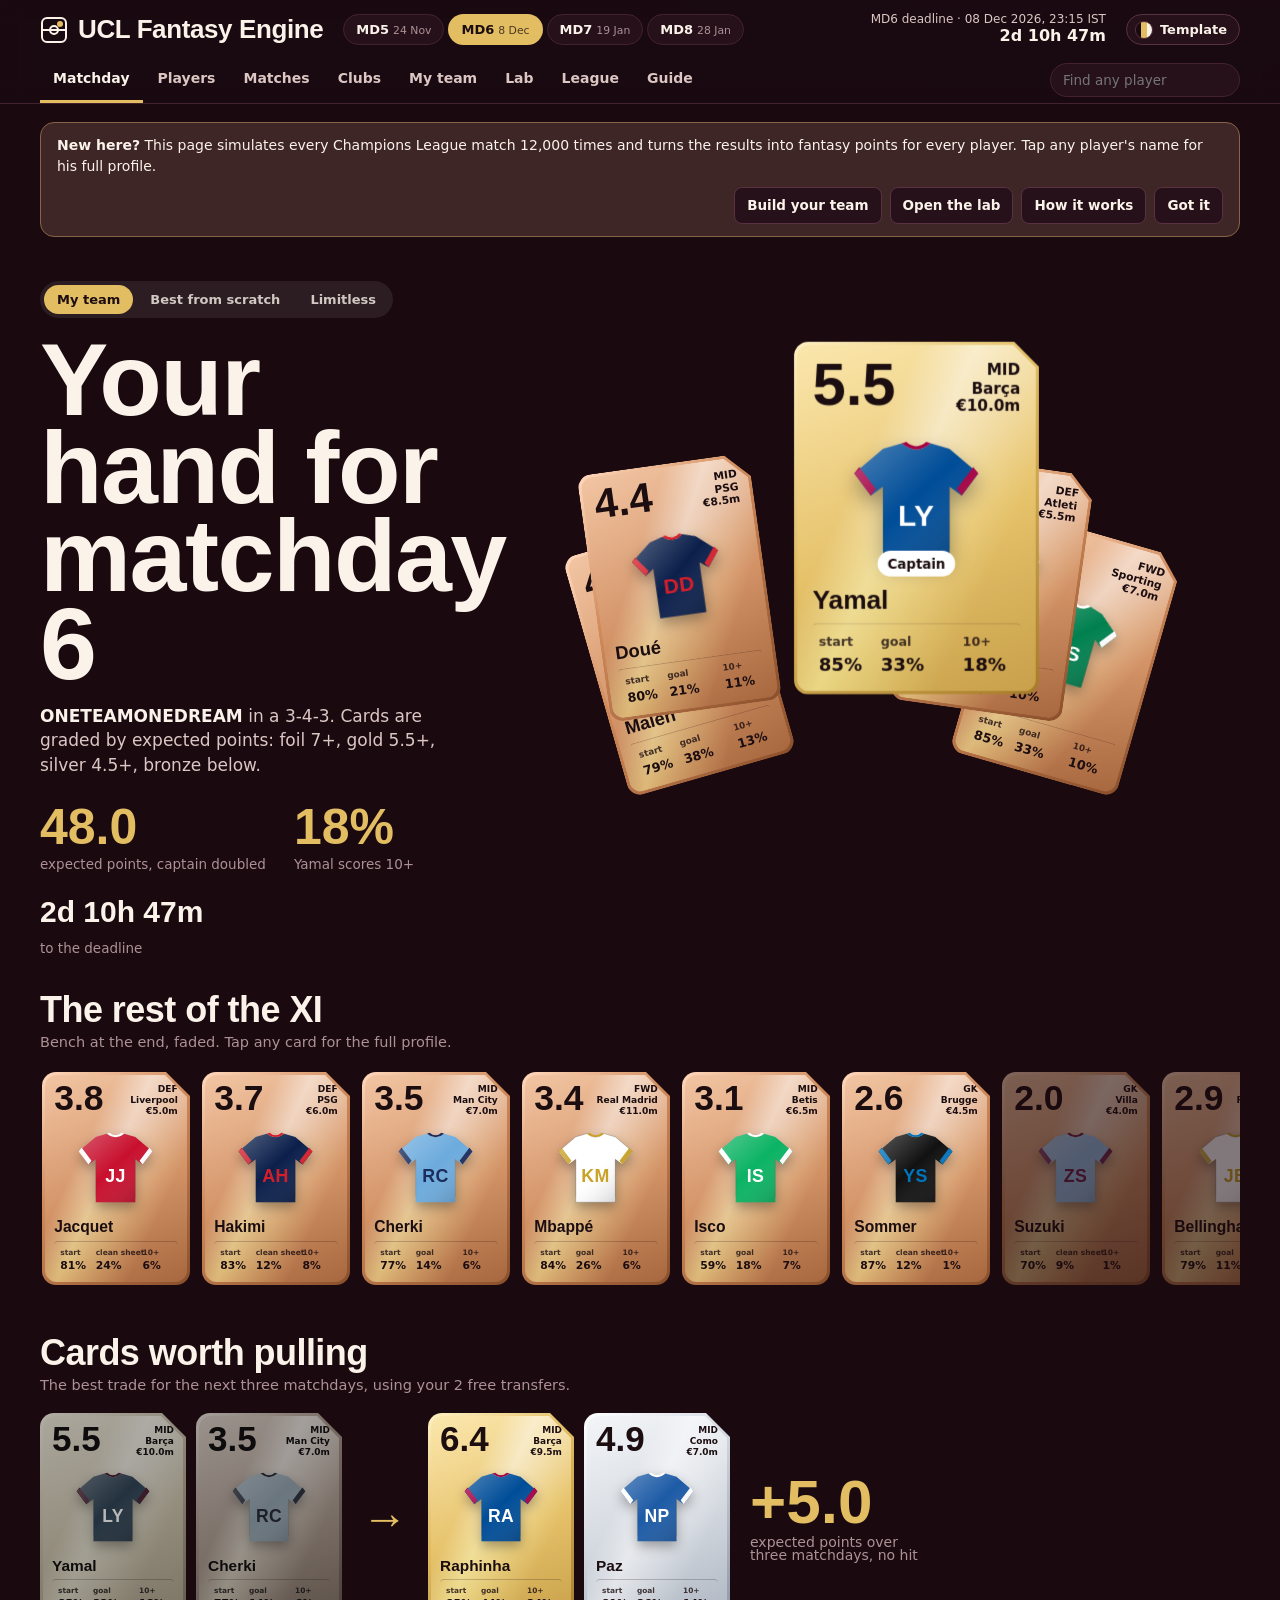
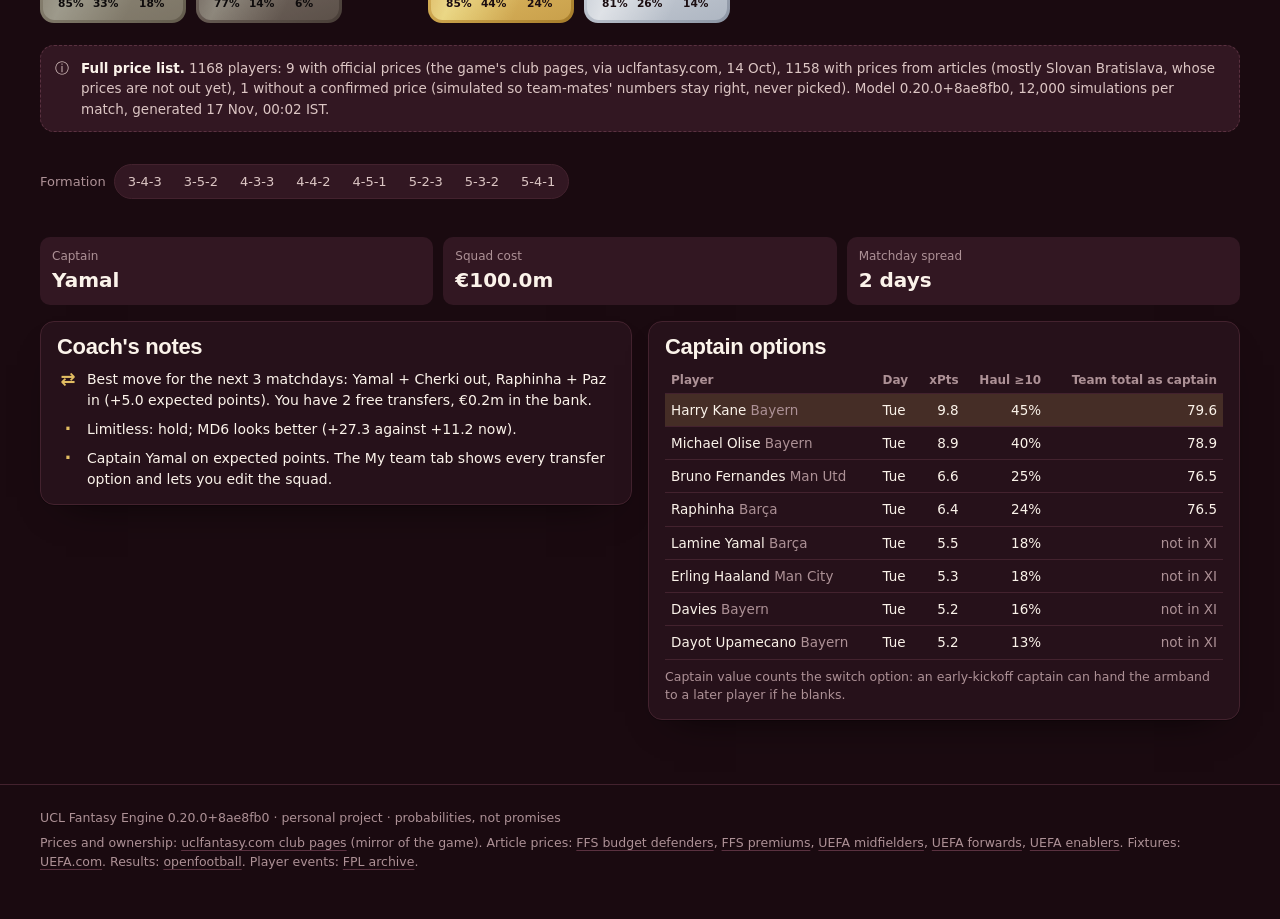
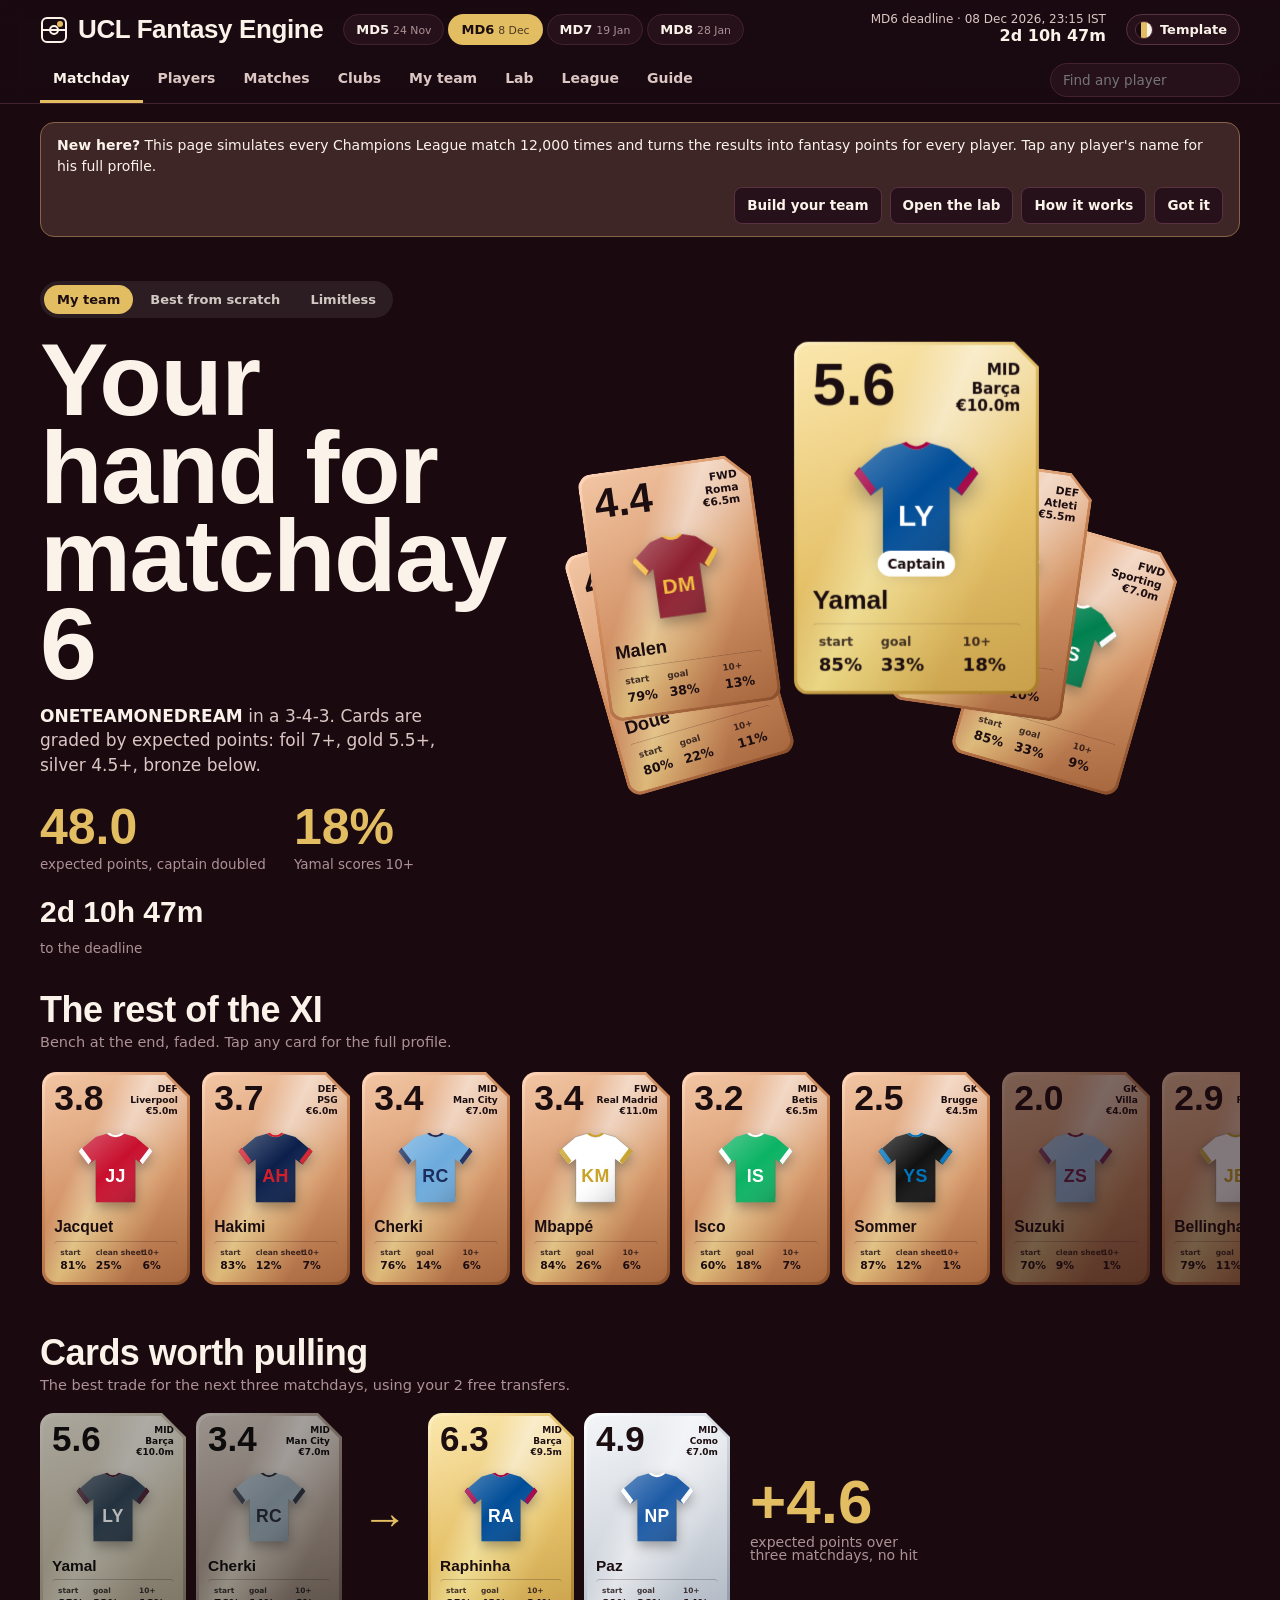
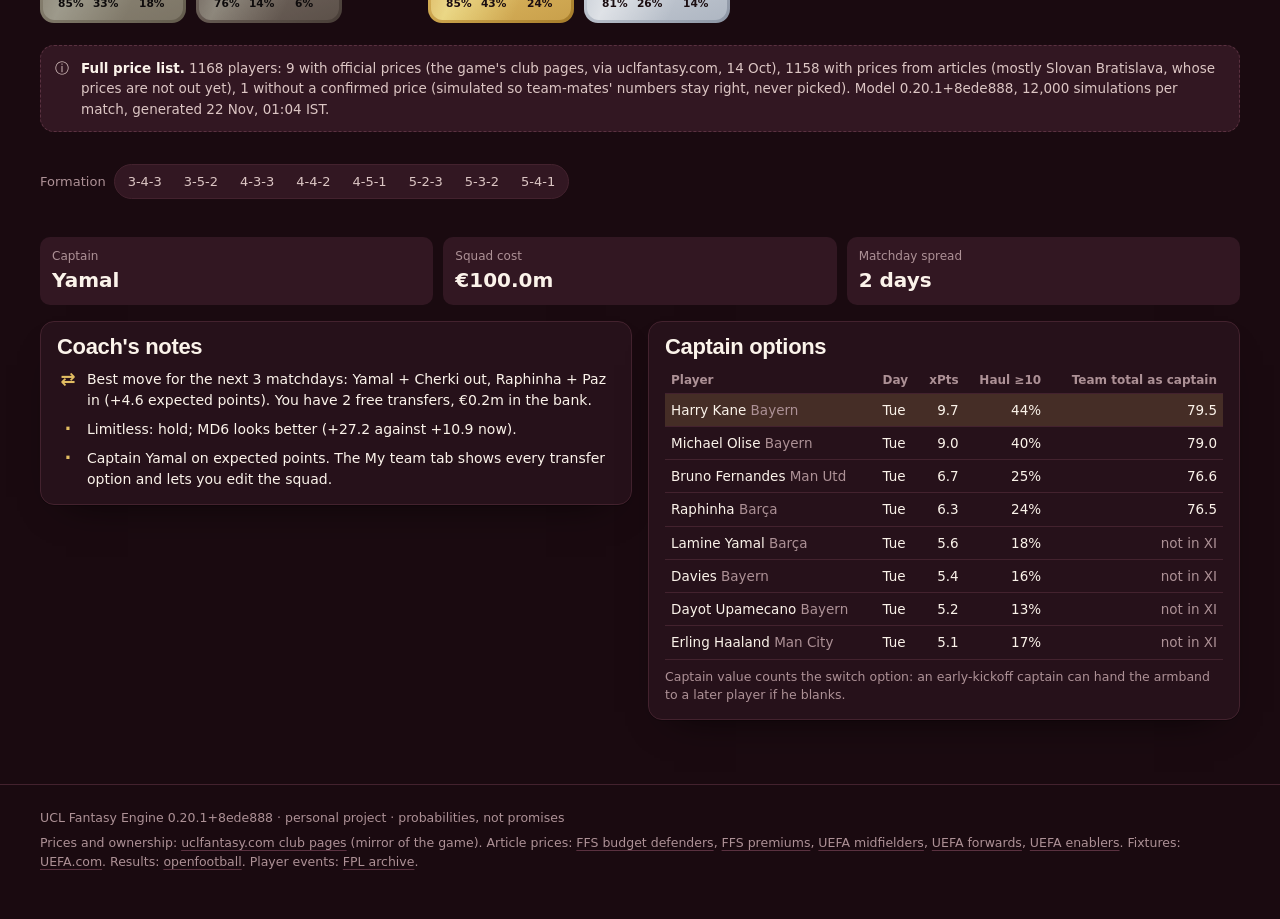
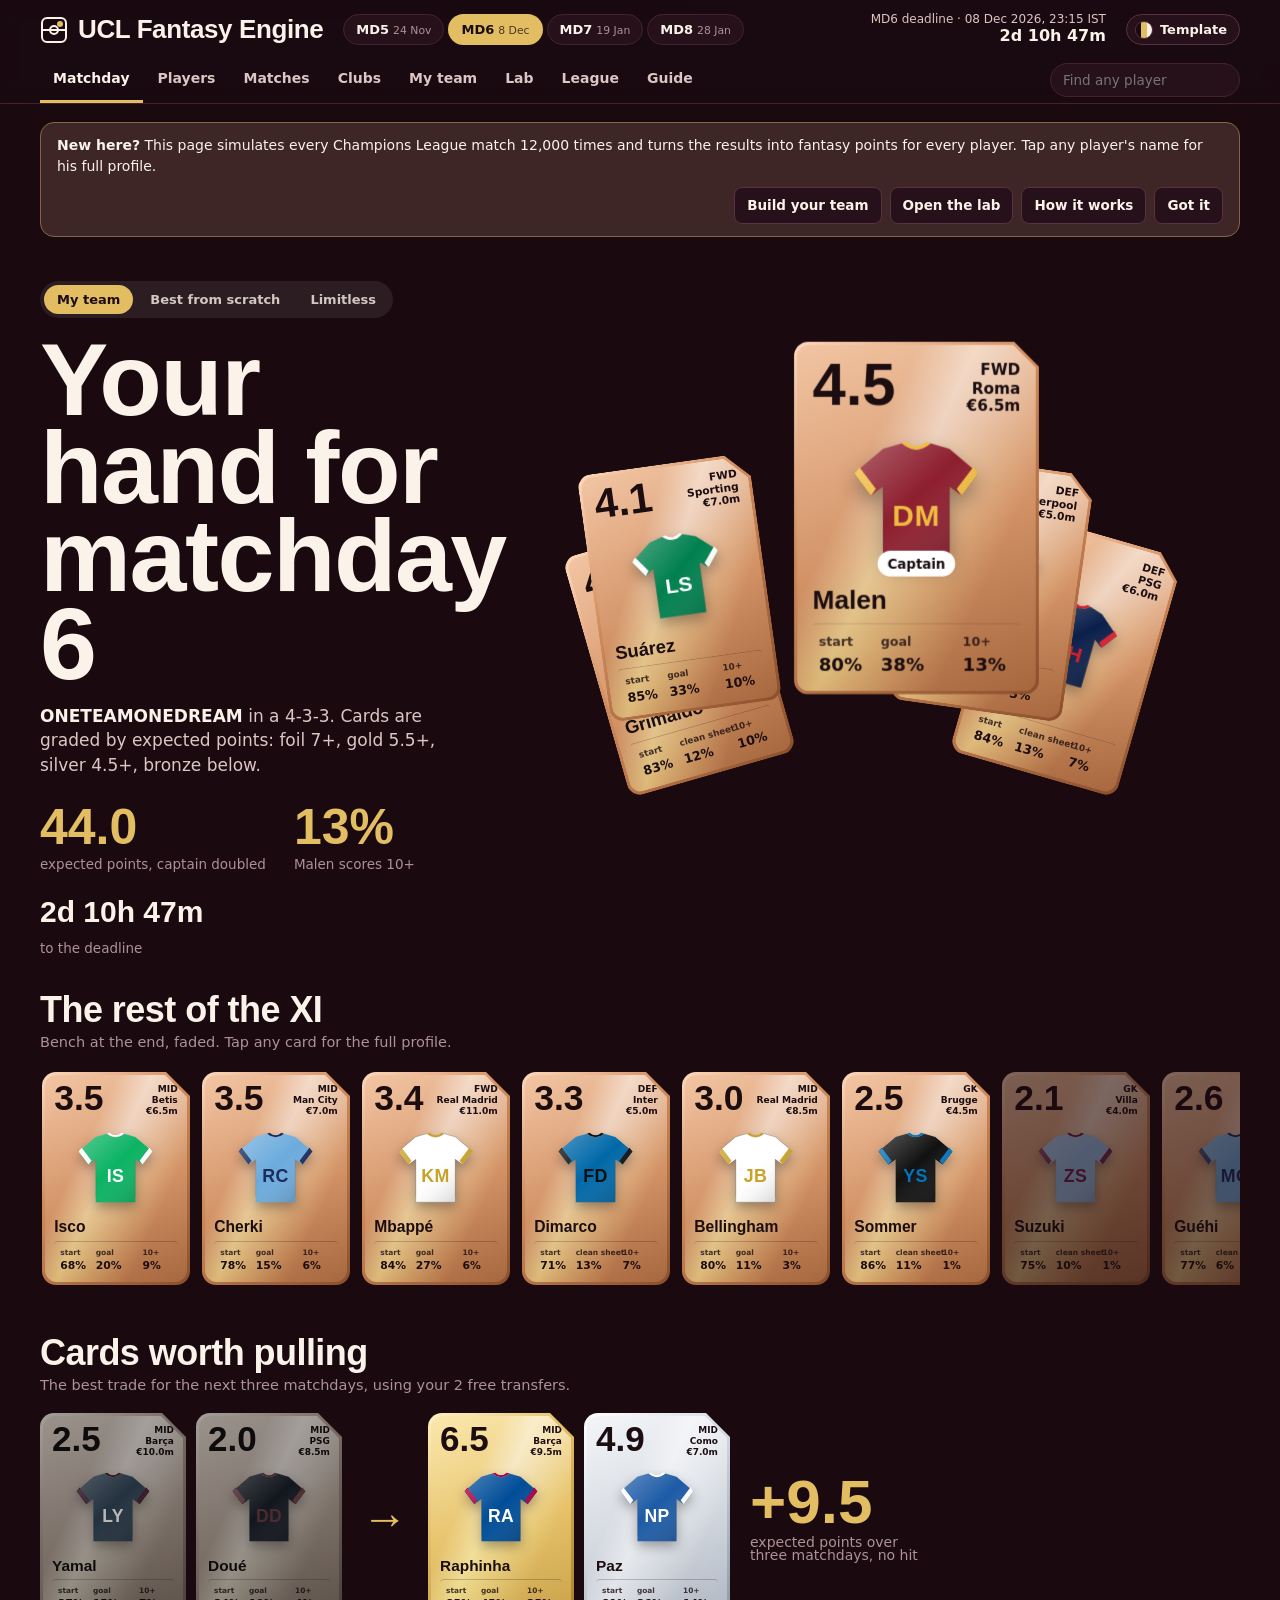
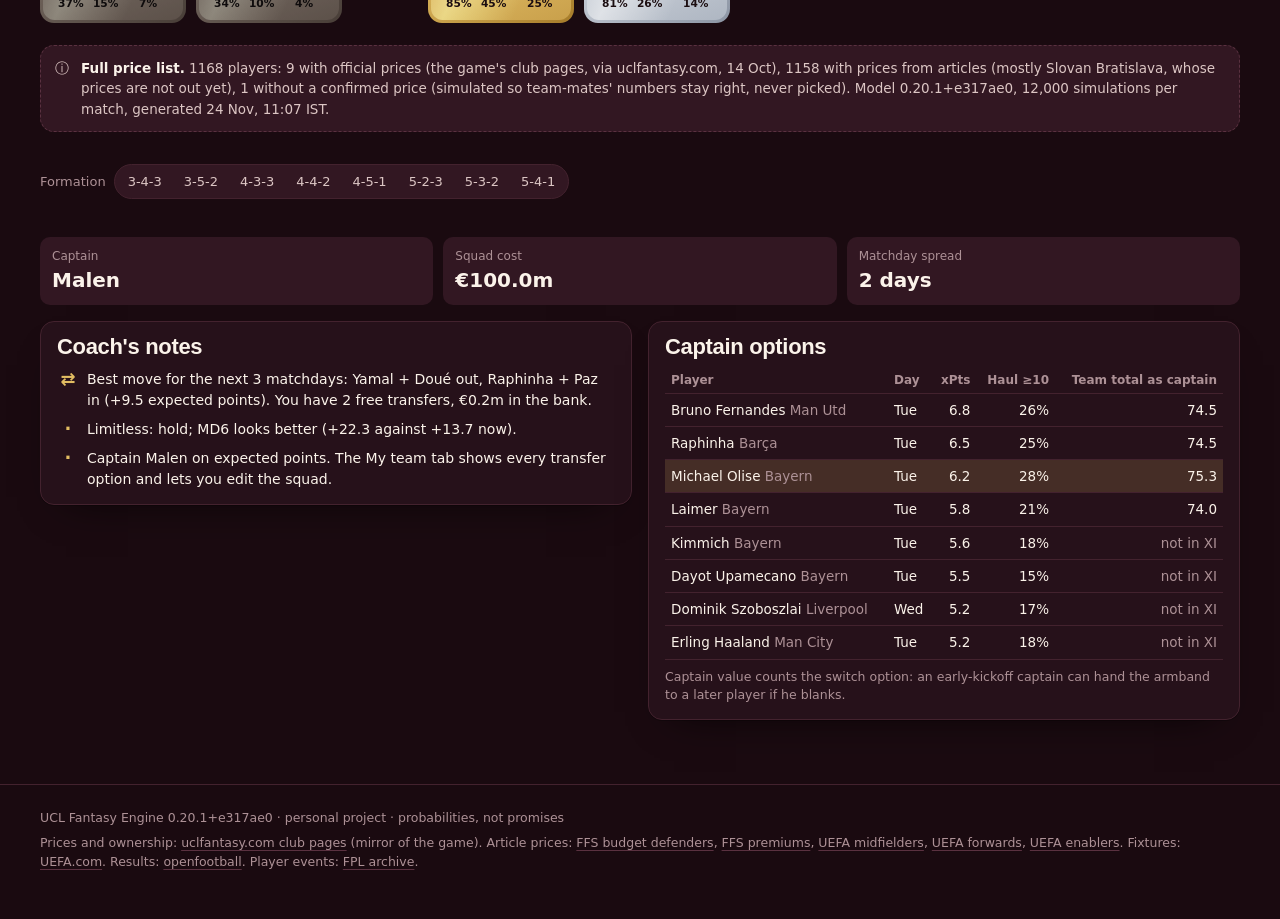
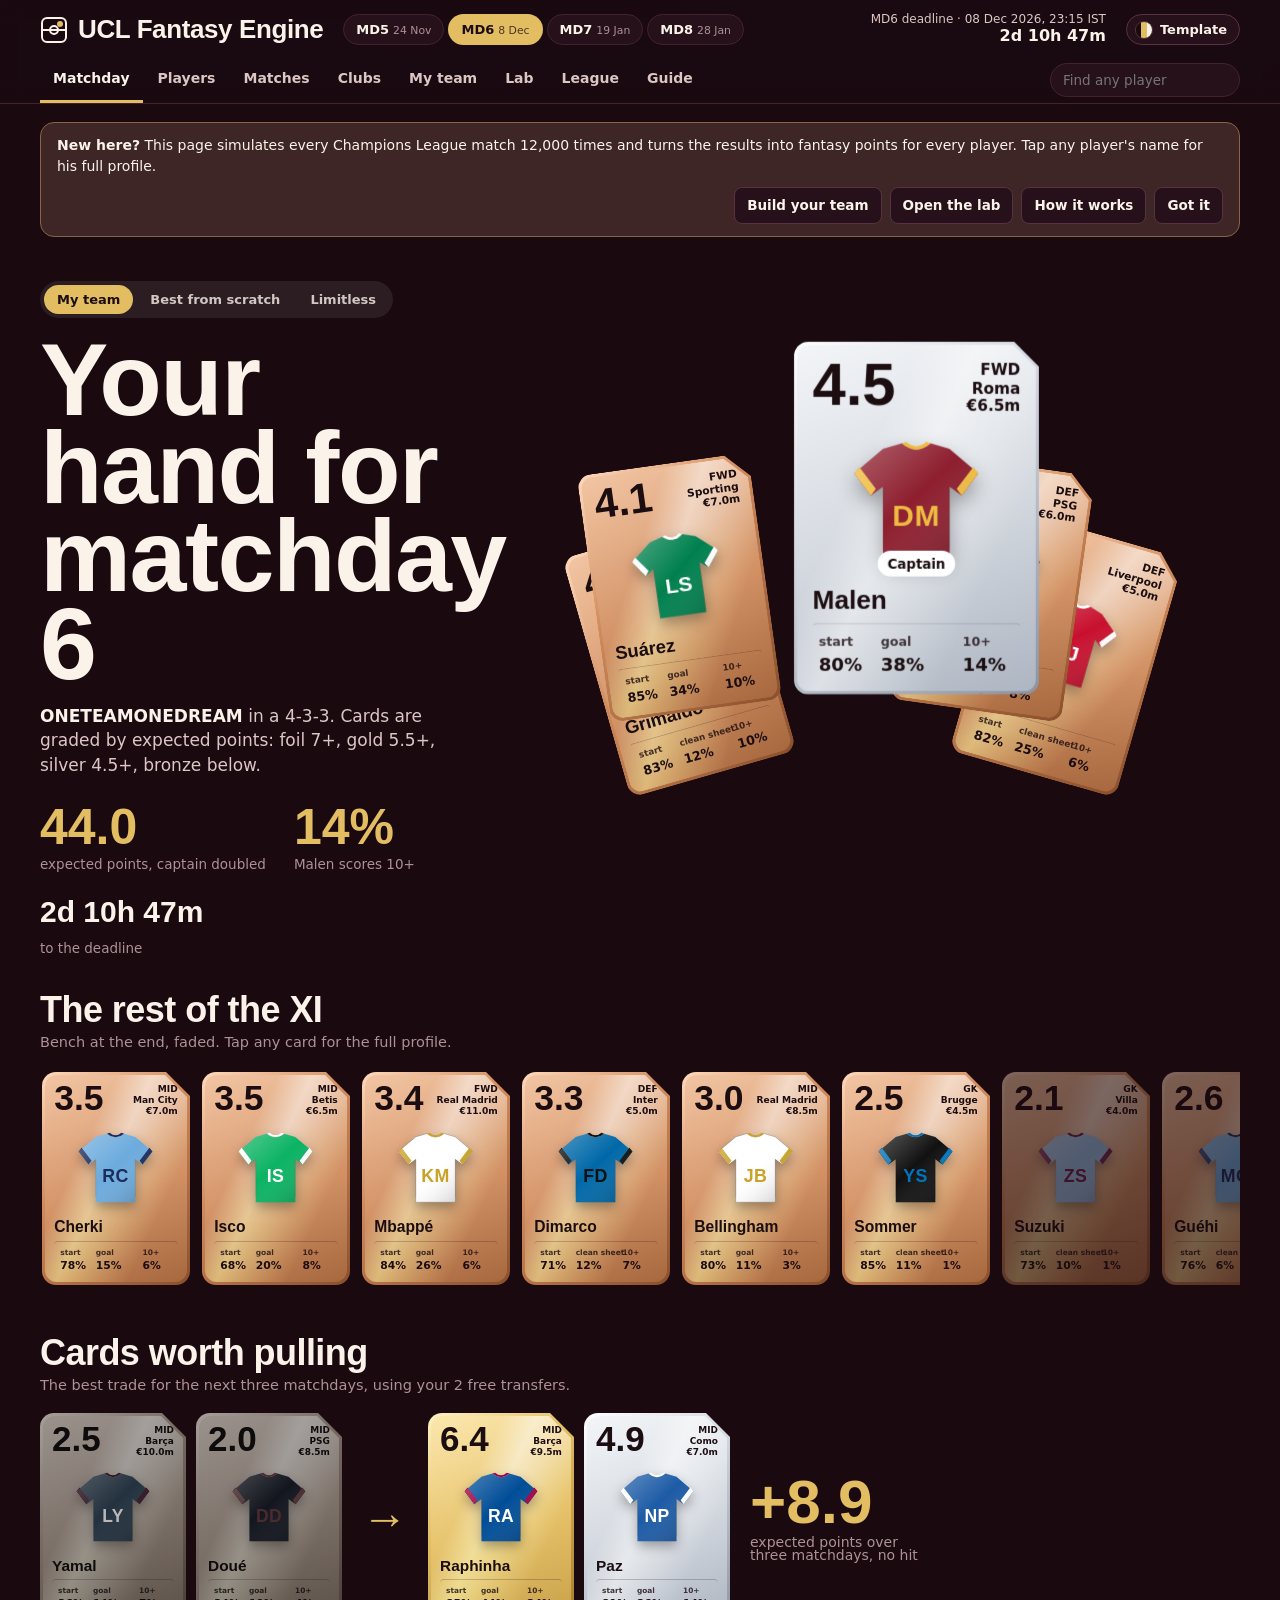
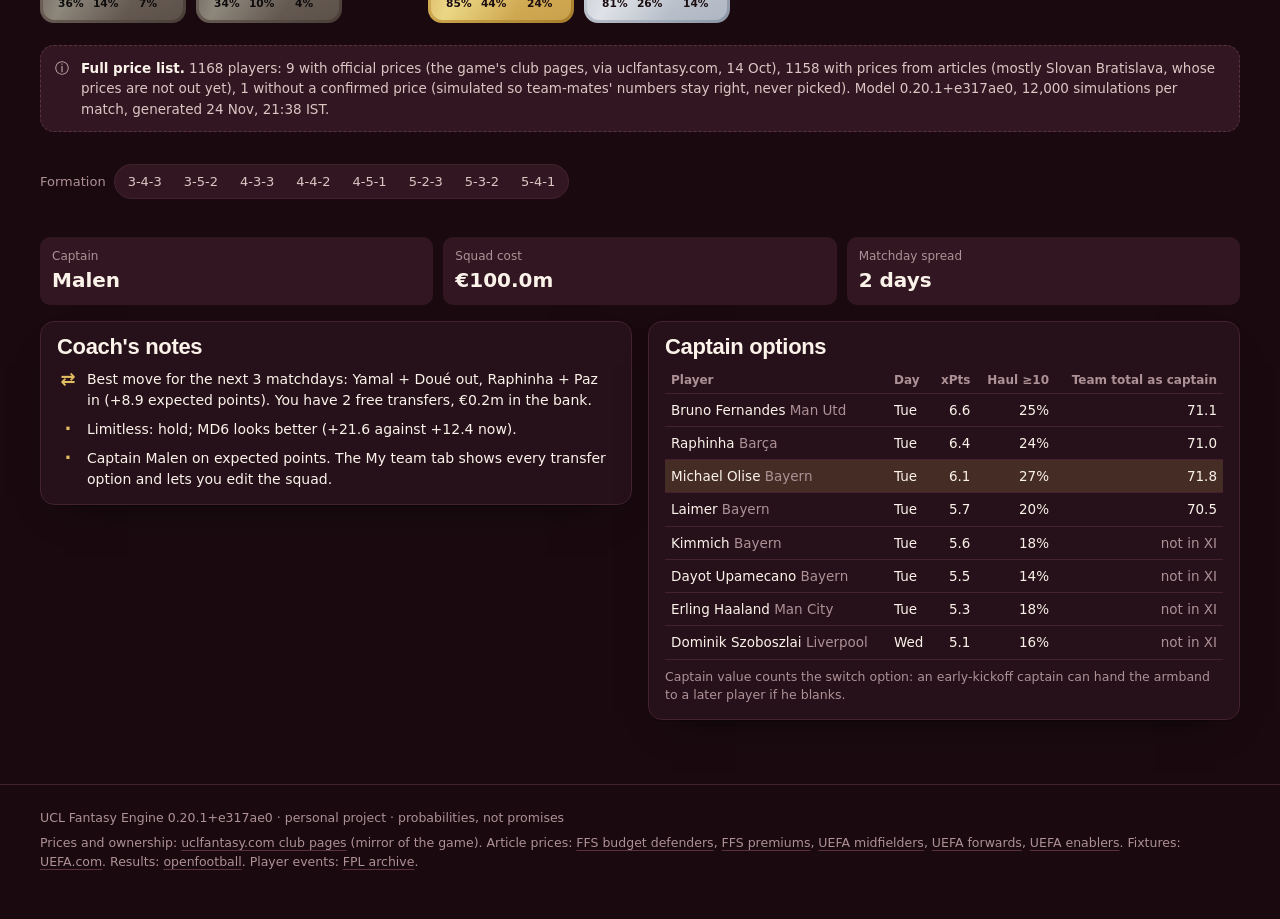
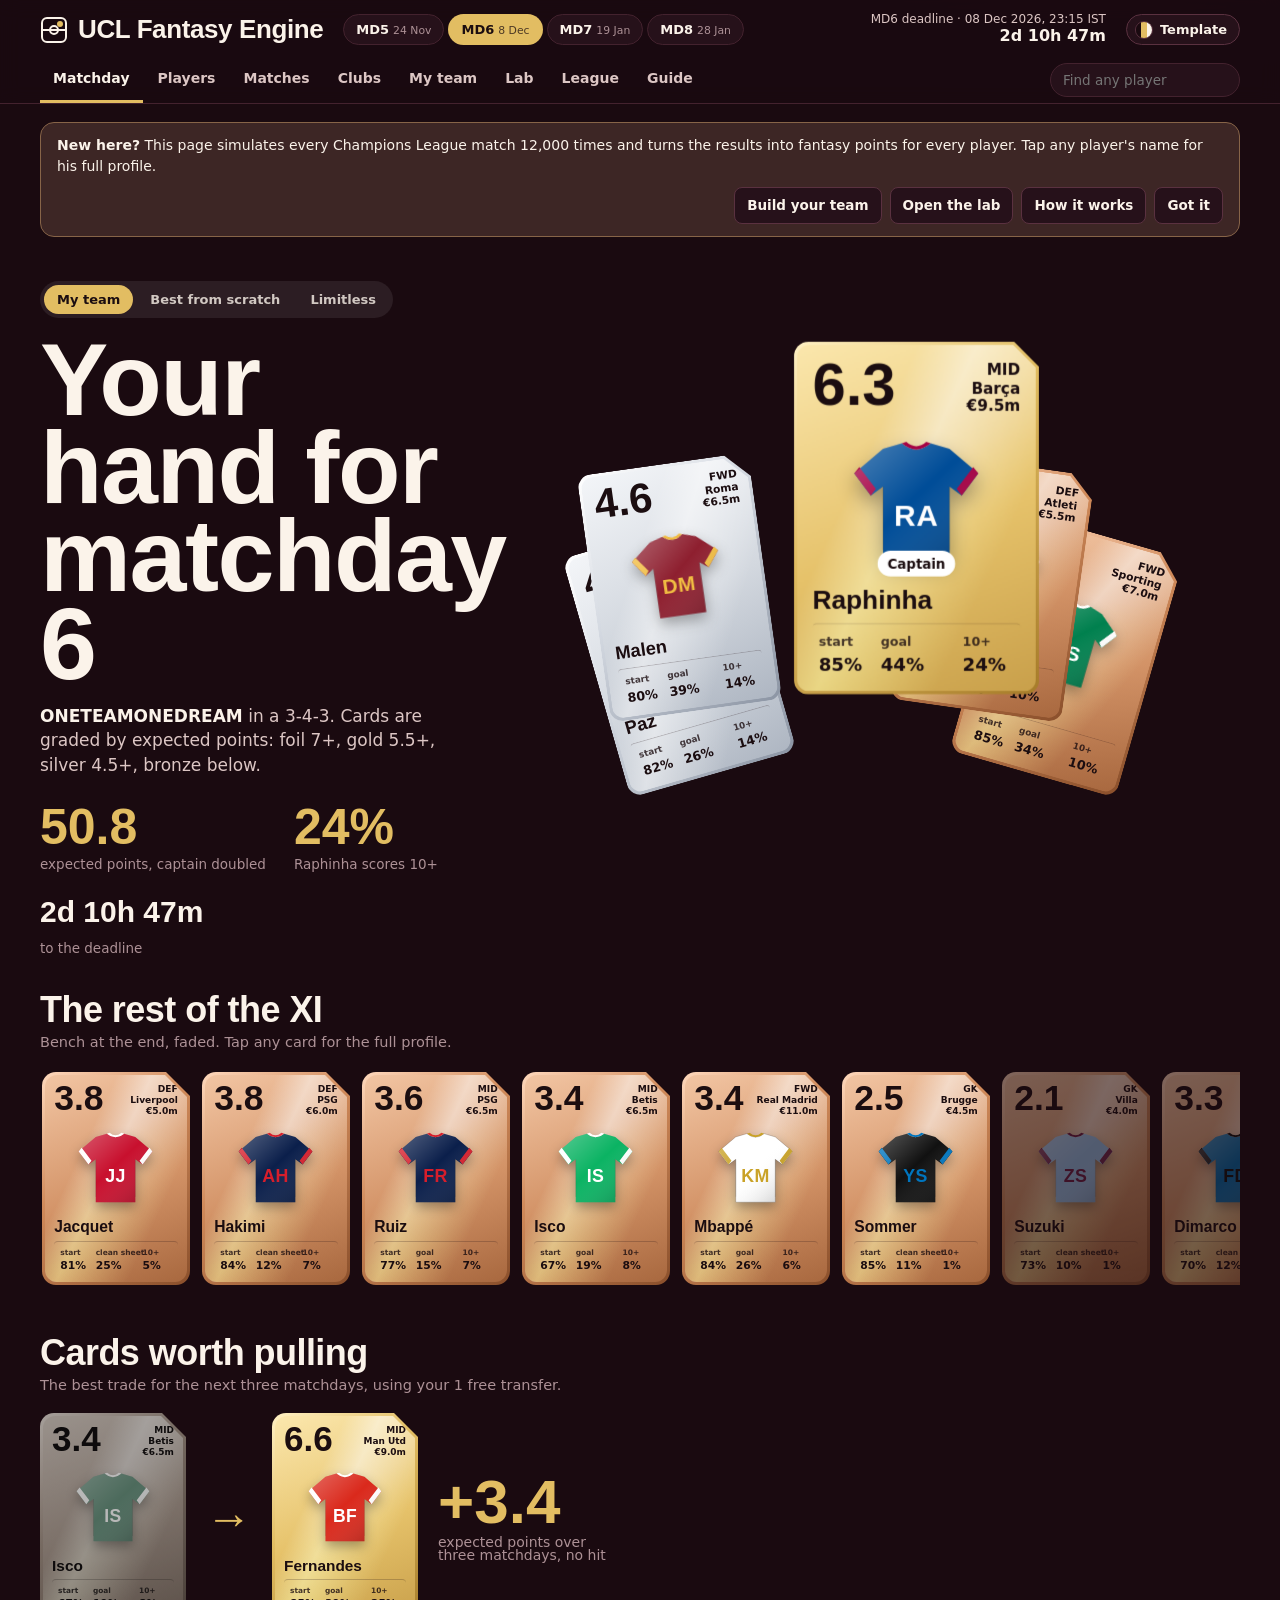
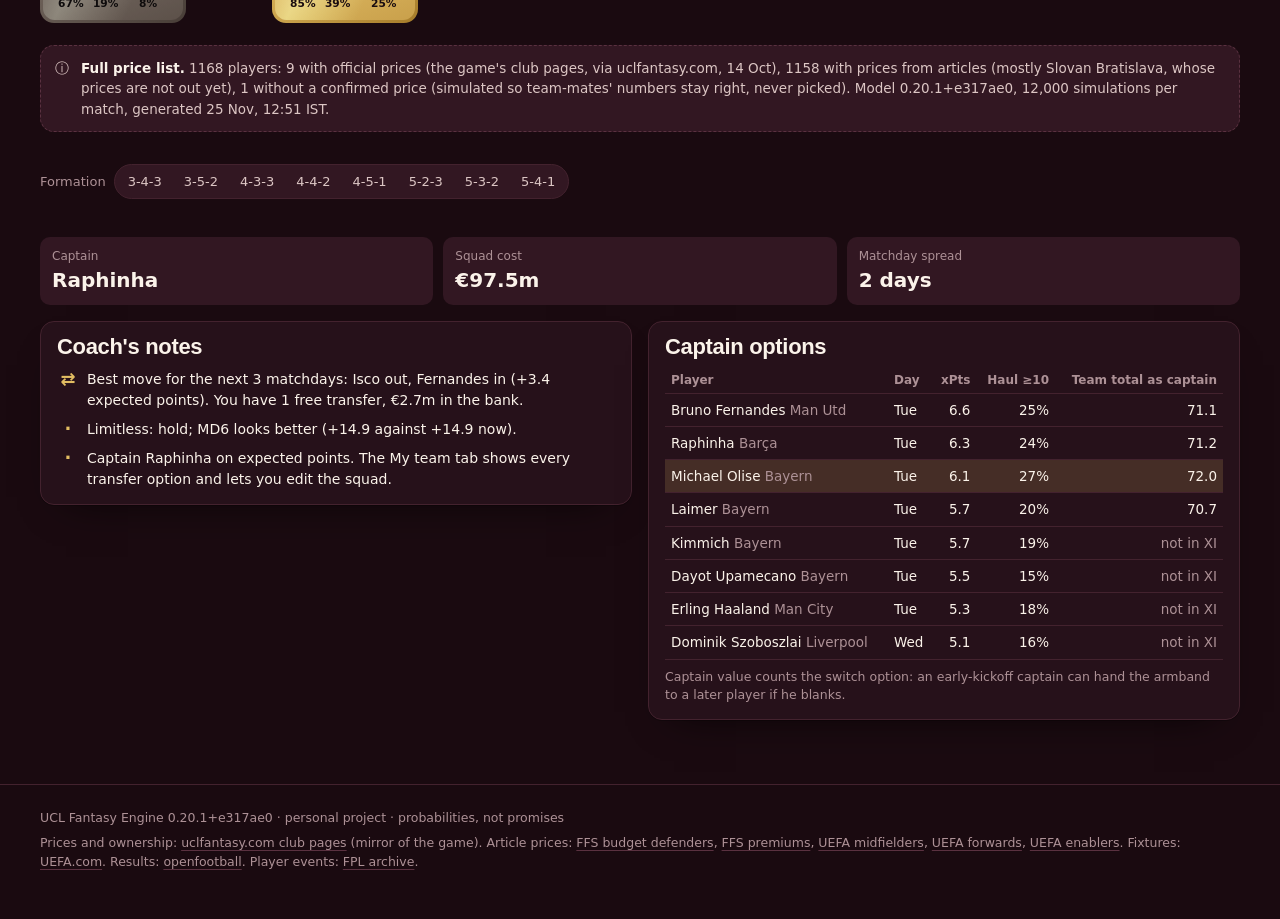
